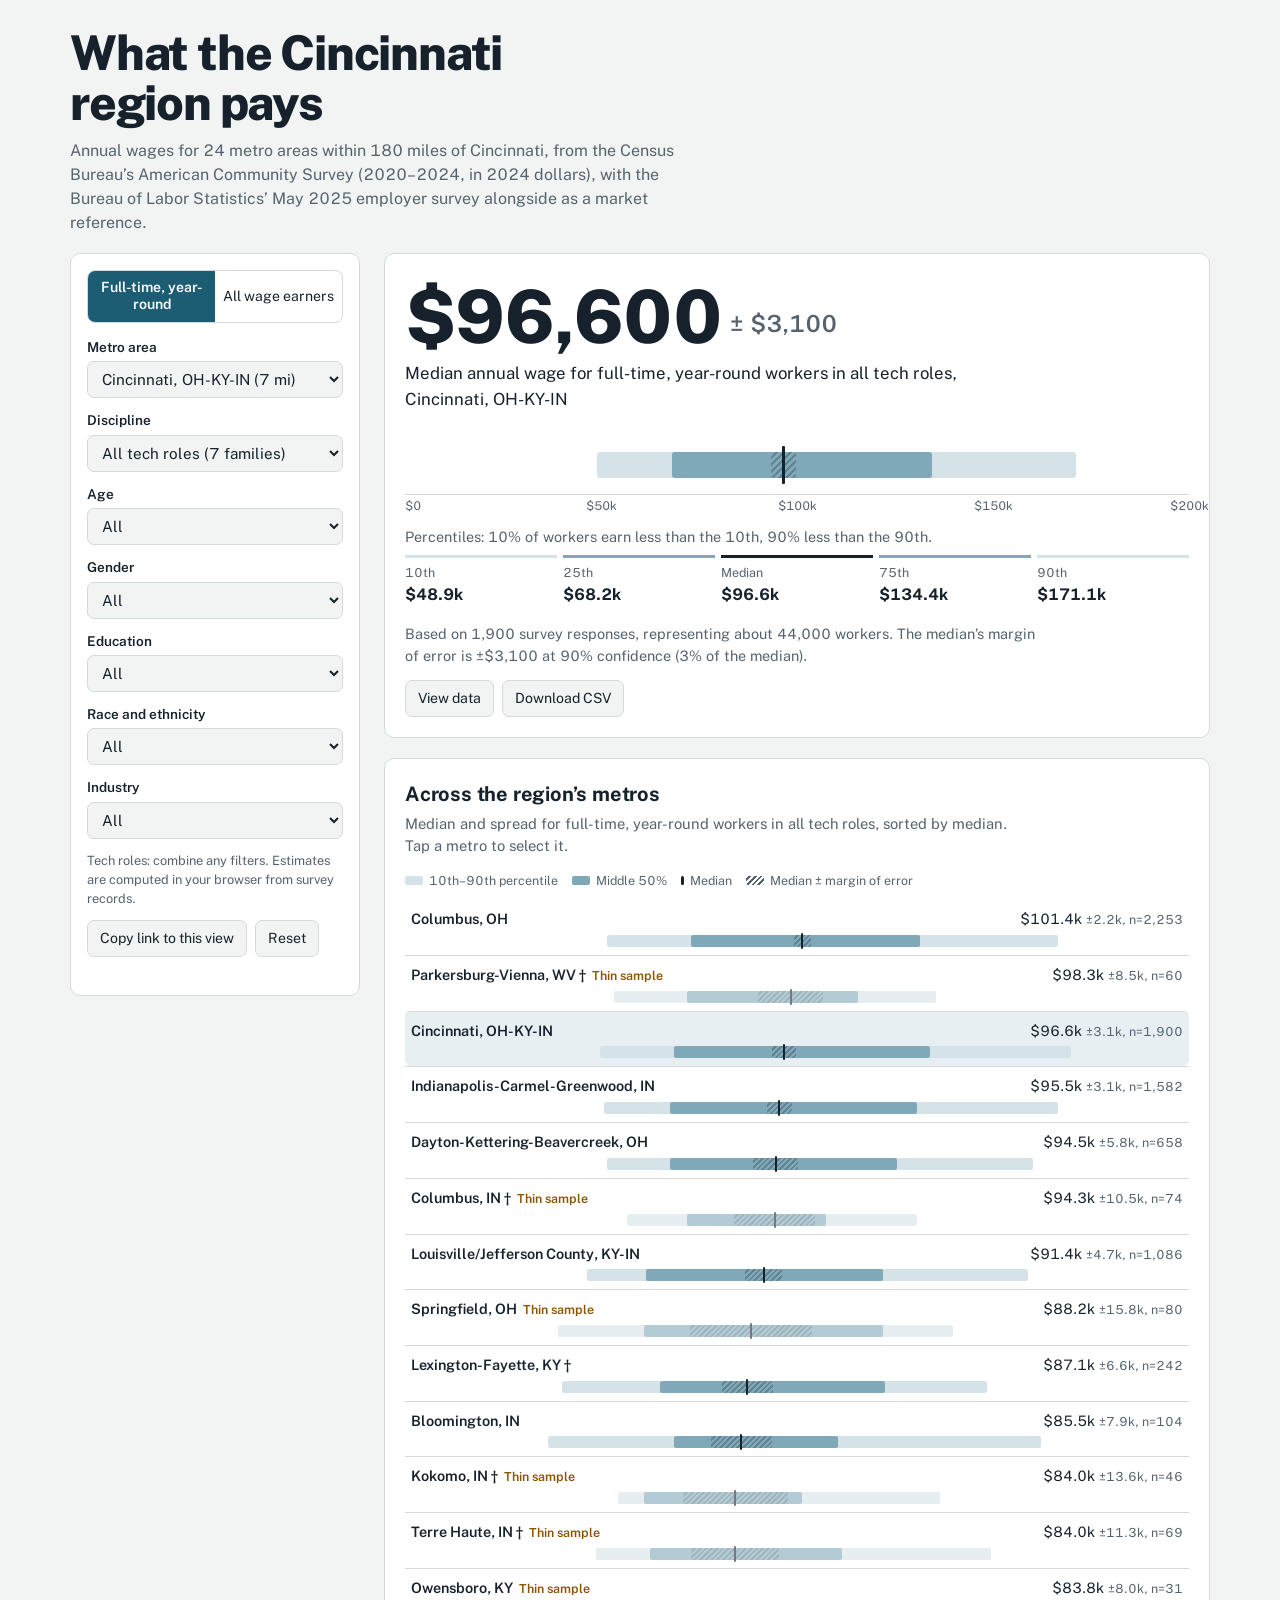
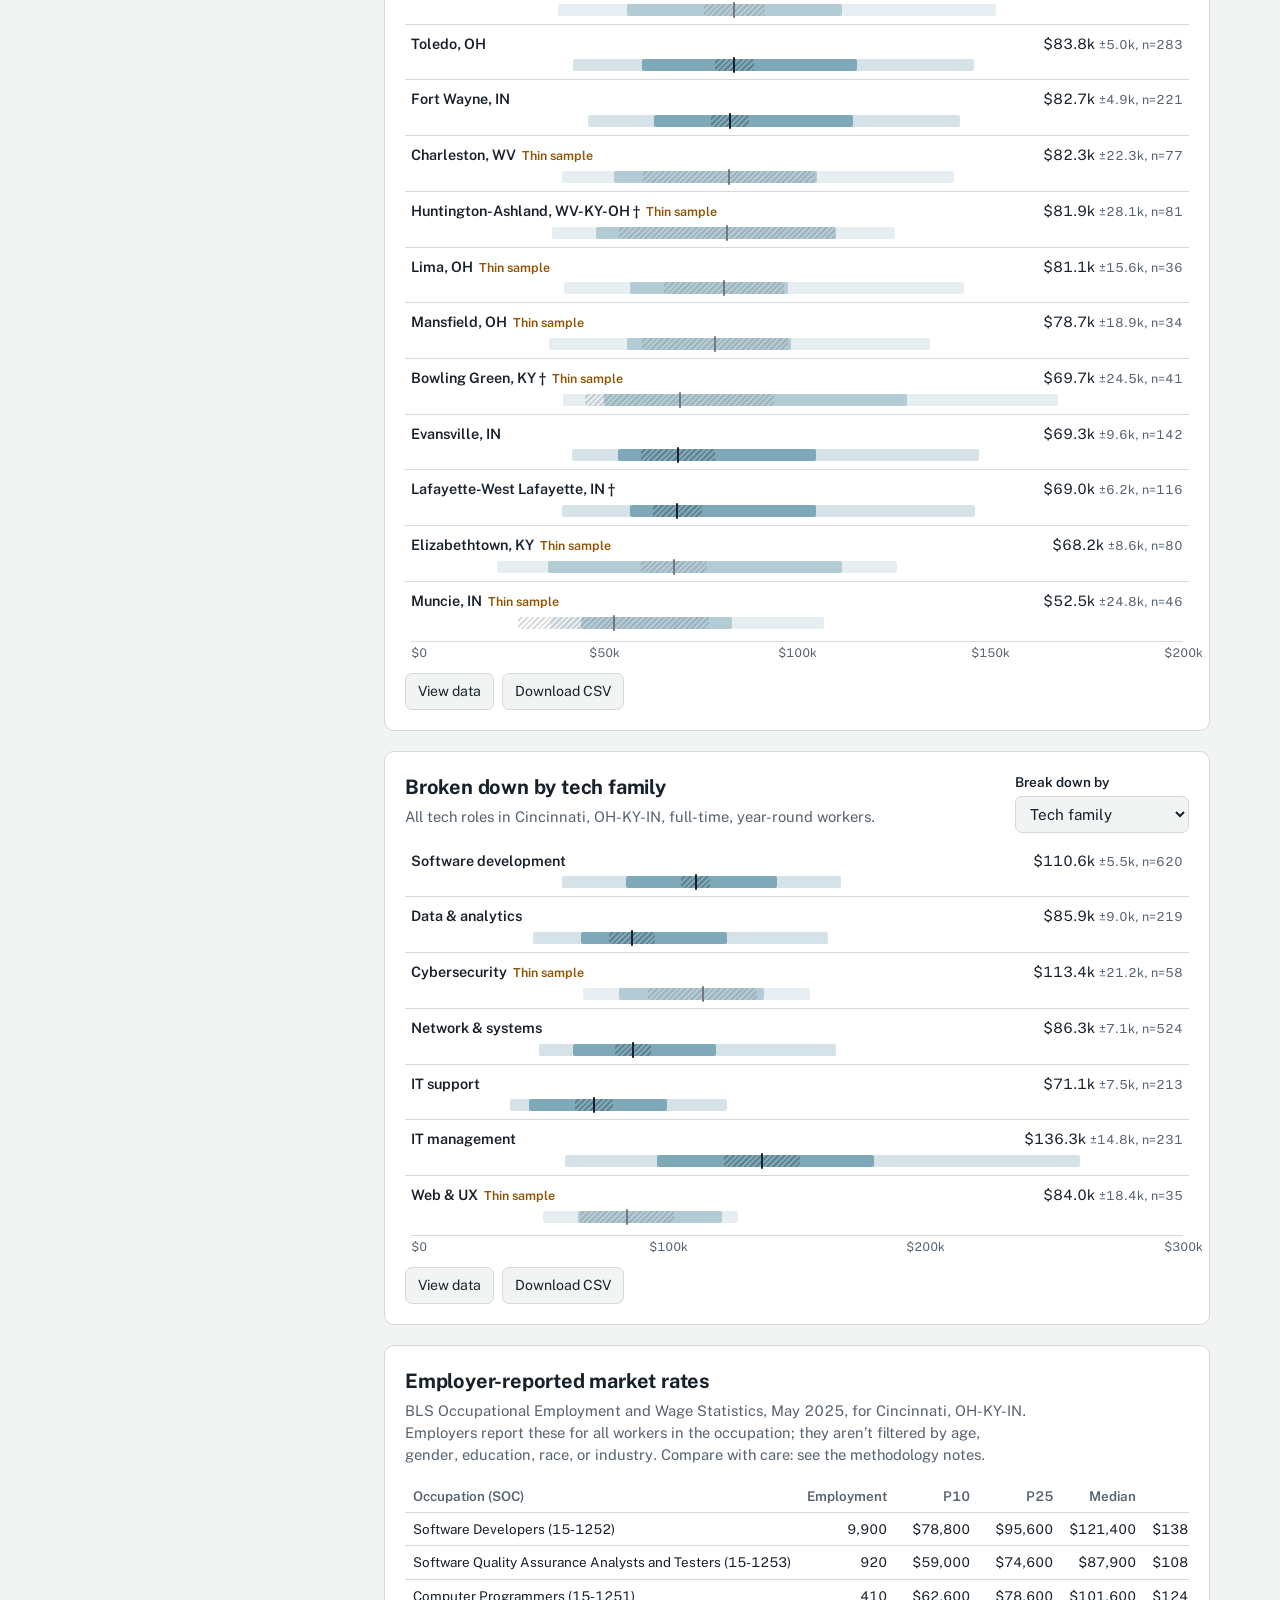
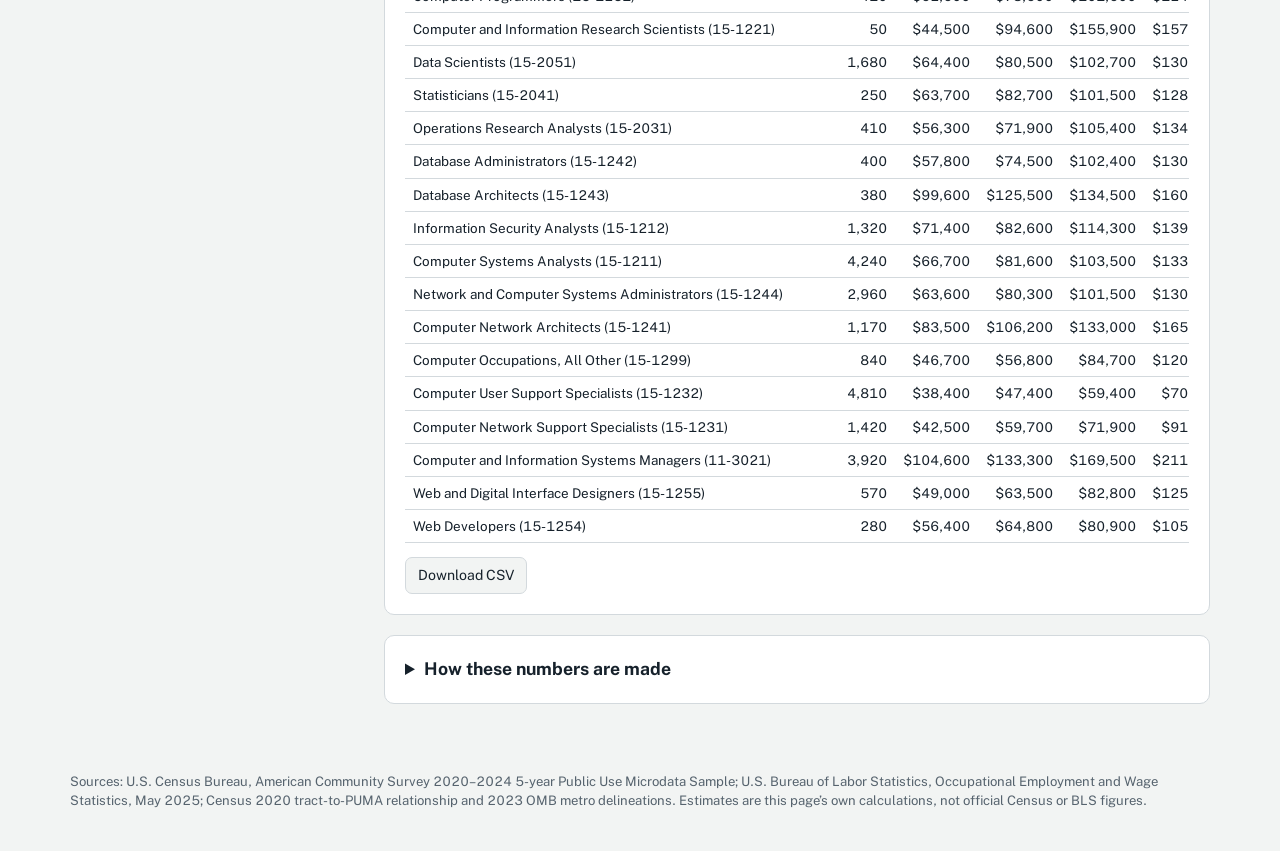
==== docs/index.html @ 31f0cc66 "Add Cincinnati-region salary explorer Co-Authored-By: Claude Opus 5.5 <noreply@anthropic.com> Claude" ====
<!DOCTYPE html>
<html lang="en">
<head>
<meta charset="utf-8">
<meta name="viewport" content="width=device-width, initial-scale=1, viewport-fit=cover">
<title>What the Cincinnati region pays</title>
<link rel="preconnect" href="https://fonts.googleapis.com">
<link rel="preconnect" href="https://fonts.gstatic.com" crossorigin>
<link href="https://fonts.googleapis.com/css2?family=Public+Sans:ital,wght@0,400;0,600;0,700;0,800;1,400&display=swap" rel="stylesheet">
<style>
:root{
  --paper:#F2F4F3; --card:#FFFFFF; --ink:#16212B; --muted:#56636E; --rule:#D3D9DD;
  --river:#1C5D74; --river-2:#7FA9B9; --river-3:#D5E3E9; --marker:#8F6400; --warn:#8C5300; --sel:#E7EFF2;
  --font:"Public Sans", system-ui, -apple-system, "Segoe UI", Roboto, sans-serif;
  color-scheme: light;
}
@media (prefers-color-scheme: dark){
  :root:not([data-theme="light"]){
    --paper:#10171C; --card:#172128; --ink:#E4EAED; --muted:#9AA8B2; --rule:#2C3A43;
    --river:#7CC0D8; --river-2:#3F7488; --river-3:#20404C; --marker:#E2B24C; --warn:#E8A84E; --sel:#1D2E36;
    color-scheme: dark;
  }
}
:root[data-theme="dark"]{
  --paper:#10171C; --card:#172128; --ink:#E4EAED; --muted:#9AA8B2; --rule:#2C3A43;
  --river:#7CC0D8; --river-2:#3F7488; --river-3:#20404C; --marker:#E2B24C; --warn:#E8A84E; --sel:#1D2E36;
  color-scheme: dark;
}
:root{box-sizing:border-box;padding-top:env(safe-area-inset-top,0px);padding-bottom:env(safe-area-inset-bottom,0px)}
html{scroll-padding-top:env(safe-area-inset-top,0px)}
*,*::before,*::after{box-sizing:inherit}
body{margin:0;background:var(--paper);color:var(--ink);font-family:var(--font);font-size:16px;line-height:1.5;
  font-variant-numeric:tabular-nums;-webkit-text-size-adjust:100%}
a{color:var(--river)}
button,select,input{font:inherit;color:inherit}
:focus-visible{outline:3px solid var(--river);outline-offset:2px;border-radius:3px}
.wrap{max-width:1180px;margin:0 auto;padding:0 20px}
header.top{padding:28px 0 18px}
h1{font-size:clamp(1.9rem,4.6vw,3rem);line-height:1.05;letter-spacing:-0.025em;margin:0 0 10px;font-weight:800;max-width:18ch}
.lede{color:var(--muted);max-width:62ch;margin:0}
.layout{display:grid;grid-template-columns:minmax(0,1fr);gap:24px;padding-bottom:48px}
.layout>*{min-width:0}
@media (min-width:920px){.layout{grid-template-columns:290px minmax(0,1fr);align-items:start}
  aside.filters{position:sticky;top:calc(16px + env(safe-area-inset-top,0px))}}

/* Filters */
aside.filters{background:var(--card);border:1px solid var(--rule);border-radius:10px;padding:16px}
.ftoggle{display:none;width:100%;text-align:left;background:none;border:0;padding:0;font-weight:700;cursor:pointer}
.ftoggle .sum{display:block;font-weight:400;color:var(--muted);font-size:.9rem;margin-top:2px}
@media (max-width:919px){.ftoggle{display:block}
  aside.filters:not(.open) .fbody{display:none}
  aside.filters.open .fbody{margin-top:14px}}
.seg{display:grid;grid-template-columns:1fr 1fr;border:1px solid var(--rule);border-radius:8px;overflow:hidden;margin-bottom:14px}
.seg button{border:0;background:transparent;padding:8px 6px;cursor:pointer;font-size:.88rem;line-height:1.25}
.seg button[aria-pressed="true"]{background:var(--river);color:var(--card);font-weight:600}
label.f{display:block;font-size:.85rem;font-weight:600;margin:0 0 12px}
label.f select{display:block;width:100%;margin-top:4px;padding:8px 10px;border:1px solid var(--rule);border-radius:7px;
  background:var(--paper);font-weight:400;font-size:.95rem}
label.f select:disabled{opacity:.5}
.fnote{font-size:.8rem;color:var(--muted);margin:2px 0 12px}
.factions{display:flex;gap:8px;flex-wrap:wrap;margin-top:4px}
.btn{border:1px solid var(--rule);background:var(--paper);border-radius:7px;padding:7px 12px;cursor:pointer;font-size:.88rem}
.btn:hover{border-color:var(--river)}
.btn[aria-pressed="true"]{background:var(--sel);border-color:var(--river)}
.linkbox{display:none;margin-top:8px}
.linkbox.show{display:block}
.linkbox input{width:100%;padding:6px 8px;border:1px solid var(--rule);border-radius:6px;background:var(--paper);font-size:.8rem}
.toast{font-size:.82rem;color:var(--river);min-height:1.2em;margin-top:6px}

/* Sections */
main section{background:var(--card);border:1px solid var(--rule);border-radius:10px;padding:20px;margin-bottom:20px}
h2{font-size:1.25rem;margin:0 0 4px;letter-spacing:-0.01em}
.sub{color:var(--muted);font-size:.92rem;margin:0 0 14px;max-width:70ch}
.tools{display:flex;gap:8px;flex-wrap:wrap;margin:14px 0 0}
.head{display:flex;justify-content:space-between;align-items:flex-start;gap:12px;flex-wrap:wrap}
.head select{padding:7px 10px;border:1px solid var(--rule);border-radius:7px;background:var(--paper)}

/* Hero */
.hero .big{font-size:clamp(2.8rem,9vw,4.6rem);font-weight:800;letter-spacing:-0.035em;line-height:1;margin:6px 0 8px}
.hero .big small{font-size:.32em;font-weight:600;letter-spacing:0;color:var(--muted);margin-left:.4em;vertical-align:middle}
.hero .what{font-size:1.05rem;max-width:60ch;margin:0}
.chips{display:flex;flex-wrap:wrap;gap:6px;margin:10px 0 0}
.chip{background:var(--sel);border-radius:999px;padding:2px 10px;font-size:.82rem}
.strip{position:relative;height:46px;margin:30px 0 6px}
.strip .s{position:absolute;top:10px;height:26px;border-radius:3px}
.strip .o{background:var(--river-3)}
.strip .i{background:var(--river-2)}
.strip .m{top:4px;height:38px;width:3px;margin-left:-1.5px;background:var(--ink);border-radius:1px}
.strip .e{top:10px;height:26px;background:repeating-linear-gradient(135deg,transparent 0 3px,color-mix(in srgb,var(--ink) 28%,transparent) 3px 5px)}
.strip .ref{position:absolute;top:-14px;width:14px;height:14px;margin-left:-7px;background:var(--marker);transform:rotate(45deg);border-radius:2px}
.axis{position:relative;height:18px;font-size:.75rem;color:var(--muted);border-top:1px solid var(--rule)}
.axis span{position:absolute;top:2px;transform:translateX(-50%);white-space:nowrap}
.axis span:first-child{transform:none}
.pct{display:grid;grid-template-columns:repeat(5,1fr);gap:6px;margin:18px 0 0;padding:0;list-style:none}
.pct li{border-top:3px solid var(--river-3);padding-top:6px;font-size:.78rem;color:var(--muted)}
.pct li b{display:block;font-size:1rem;color:var(--ink)}
.pct li.mid{border-color:var(--ink)}
.pct li.q{border-color:var(--river-2)}
.facts{margin:16px 0 0;font-size:.9rem;color:var(--muted);max-width:70ch}
.facts p{margin:0 0 6px}
.reflegend{display:flex;align-items:center;gap:8px;font-size:.88rem;margin-top:10px}
.reflegend i{width:11px;height:11px;background:var(--marker);transform:rotate(45deg);display:inline-block;border-radius:2px;flex:none}
.warnline{color:var(--warn);font-weight:600}
.empty{padding:18px;border:1px dashed var(--rule);border-radius:8px;color:var(--muted)}

/* Range rows */
.rows{list-style:none;margin:0;padding:0}
.rows li{padding:8px 6px;border-top:1px solid var(--rule)}
.rows li:first-child{border-top:0}
.rows li.sel{background:var(--sel);border-radius:6px}
.rows li.click{cursor:pointer}
.rows li.click:hover .nm{text-decoration:underline}
.rl{display:flex;justify-content:space-between;gap:10px;font-size:.9rem;align-items:baseline}
.rl .nm{font-weight:600;min-width:0;overflow-wrap:anywhere}
.rl .v{white-space:nowrap;text-align:right}
.rl .v small{color:var(--muted);font-size:.78rem;margin-left:4px}
.bar{position:relative;height:12px;margin-top:5px}
.bar .s{position:absolute;top:0;height:12px;border-radius:2px}
.bar .o{background:var(--river-3)} .bar .i{background:var(--river-2)}
.bar .m{width:2px;margin-left:-1px;background:var(--ink);top:-2px;height:16px}
.bar .e{background:repeating-linear-gradient(135deg,transparent 0 2px,color-mix(in srgb,var(--ink) 28%,transparent) 2px 4px)}
.rows li.caut .bar{opacity:.6}
.flag{color:var(--warn);font-size:.78rem;font-weight:600;margin-left:6px;white-space:nowrap}
.supp{font-size:.82rem;color:var(--muted);margin-top:2px}
.legend{display:flex;flex-wrap:wrap;gap:14px;font-size:.78rem;color:var(--muted);margin:2px 0 10px}
.legend span{display:inline-flex;align-items:center;gap:6px}
.legend i{display:inline-block;width:18px;height:9px;border-radius:2px}

/* Tables */
.tablewrap{overflow-x:auto;margin-top:12px;display:none}
.tablewrap.show{display:block}
table{border-collapse:collapse;font-size:.84rem;min-width:100%}
th,td{padding:6px 8px;border-bottom:1px solid var(--rule);text-align:right;white-space:nowrap}
th:first-child,td:first-child{text-align:left}
th{font-weight:600;color:var(--muted)}
.reftable{display:block}

/* Methodology */
details.method summary{cursor:pointer;font-weight:700;font-size:1.1rem}
details.method h3{font-size:1rem;margin:20px 0 4px}
details.method p,details.method li{font-size:.92rem;max-width:72ch}
details.method code{font-size:.85em;background:var(--sel);padding:1px 4px;border-radius:4px}
footer{color:var(--muted);font-size:.82rem;padding:0 0 40px}
@media (max-width:520px){ .wrap{padding:0 14px} main section{padding:16px} .pct li b{font-size:.88rem} }
@media (prefers-reduced-motion: reduce){ *{scroll-behavior:auto!important} }
</style>
</head>
<body>
<div class="wrap">
<header class="top">
  <h1>What the Cincinnati region pays</h1>
  <p class="lede">Annual wages for 24 metro areas within 180 miles of Cincinnati, from the Census Bureau’s American Community Survey (2020–2024, in 2024 dollars), with the Bureau of Labor Statistics’ May 2025 employer survey alongside as a market reference.</p>
</header>

<div class="layout">
<aside class="filters" id="filters">
  <button class="ftoggle" id="ftoggle" aria-expanded="false" aria-controls="fbody">Filters<span class="sum" id="fsum"></span></button>
  <div class="fbody" id="fbody">
    <div class="seg" role="group" aria-label="Which workers">
      <button data-w="ftyr" aria-pressed="true">Full-time, year-round</button>
      <button data-w="all" aria-pressed="false">All wage earners</button>
    </div>
    <label class="f">Metro area<select id="f-metro"></select></label>
    <label class="f">Discipline<select id="f-disc"></select></label>
    <label class="f">Age<select id="f-age" data-dim="age"></select></label>
    <label class="f">Gender<select id="f-sex" data-dim="sex"></select></label>
    <label class="f">Education<select id="f-educ" data-dim="educ"></select></label>
    <label class="f">Race and ethnicity<select id="f-race" data-dim="race"></select></label>
    <label class="f">Industry<select id="f-ind" data-dim="ind"></select></label>
    <p class="fnote" id="fnote"></p>
    <div class="factions">
      <button class="btn" id="copylink">Copy link to this view</button>
      <button class="btn" id="reset">Reset</button>
    </div>
    <div class="linkbox" id="linkbox"><input id="linkinput" readonly aria-label="Link to this view"></div>
    <div class="toast" id="toast" role="status"></div>
  </div>
</aside>

<main id="main">
  <section class="hero" id="hero" aria-live="polite"></section>

  <section id="sec-metros">
    <h2>Across the region’s metros</h2>
    <p class="sub" id="metros-sub"></p>
    <div class="legend" aria-hidden="true">
      <span><i style="background:var(--river-3)"></i>10th–90th percentile</span>
      <span><i style="background:var(--river-2)"></i>Middle 50%</span>
      <span><i style="background:var(--ink);width:3px"></i>Median</span>
      <span><i style="background:repeating-linear-gradient(135deg,transparent 0 2px,var(--muted) 2px 4px)"></i>Median ± margin of error</span>
    </div>
    <ul class="rows" id="metro-rows"></ul>
    <div class="tools"><button class="btn" data-view="metros" aria-pressed="false">View data</button><button class="btn" data-csv="metros">Download CSV</button></div>
    <div class="tablewrap" id="tbl-metros"></div>
  </section>

  <section id="sec-split">
    <div class="head">
      <div><h2 id="split-title">Broken down</h2><p class="sub" id="split-sub"></p></div>
      <label class="f" style="margin:0">Break down by<select id="f-split"></select></label>
    </div>
    <ul class="rows" id="split-rows"></ul>
    <div class="tools"><button class="btn" data-view="split" aria-pressed="false">View data</button><button class="btn" data-csv="split">Download CSV</button></div>
    <div class="tablewrap" id="tbl-split"></div>
  </section>

  <section id="sec-ref">
    <h2>Employer-reported market rates</h2>
    <p class="sub" id="ref-sub"></p>
    <div id="ref-body"></div>
    <div class="tools" id="ref-tools"><button class="btn" data-csv="ref">Download CSV</button></div>
  </section>

  <section>
    <details class="method" id="method">
      <summary>How these numbers are made</summary>
      <div id="method-body"></div>
    </details>
  </section>
</main>
</div>
<footer>Sources: U.S. Census Bureau, American Community Survey 2020–2024 5-year Public Use Microdata Sample; U.S. Bureau of Labor Statistics, Occupational Employment and Wage Statistics, May 2025; Census 2020 tract-to-PUMA relationship and 2023 OMB metro delineations. Estimates are this page’s own calculations, not official Census or BLS figures.</footer>
</div>

<script id="data" type="application/json">{"meta":{"metros":[{"id":"17140","name":"Cincinnati, OH-KY-IN","miles":6.7,"fit_flag":false,"coverage":0.996,"purity":0.974,"pumas_assigned":18},{"id":"19430","name":"Dayton-Kettering-Beavercreek, OH","miles":50.3,"fit_flag":false,"coverage":1.0,"purity":1.0,"pumas_assigned":6},{"id":"44220","name":"Springfield, OH","miles":67.5,"fit_flag":false,"coverage":1.0,"purity":1.0,"pumas_assigned":1},{"id":"30460","name":"Lexington-Fayette, KY","miles":73.7,"fit_flag":true,"coverage":0.845,"purity":0.943,"pumas_assigned":4},{"id":"18020","name":"Columbus, IN","miles":75.0,"fit_flag":true,"coverage":1.0,"purity":0.639,"pumas_assigned":1},{"id":"31140","name":"Louisville/Jefferson County, KY-IN","miles":88.2,"fit_flag":false,"coverage":0.944,"purity":0.993,"pumas_assigned":10},{"id":"34620","name":"Muncie, IN","miles":89.7,"fit_flag":false,"coverage":1.0,"purity":1.0,"pumas_assigned":1},{"id":"26900","name":"Indianapolis-Carmel-Greenwood, IN","miles":98.8,"fit_flag":false,"coverage":0.993,"purity":0.983,"pumas_assigned":15},{"id":"18140","name":"Columbus, OH","miles":105.0,"fit_flag":false,"coverage":0.954,"purity":1.0,"pumas_assigned":16},{"id":"14020","name":"Bloomington, IN","miles":110.6,"fit_flag":false,"coverage":0.868,"purity":1.0,"pumas_assigned":1},{"id":"30620","name":"Lima, OH","miles":116.1,"fit_flag":false,"coverage":1.0,"purity":1.0,"pumas_assigned":1},{"id":"26580","name":"Huntington-Ashland, WV-KY-OH","miles":119.7,"fit_flag":true,"coverage":0.742,"purity":0.895,"pumas_assigned":2},{"id":"21060","name":"Elizabethtown, KY","miles":121.3,"fit_flag":false,"coverage":0.882,"purity":1.0,"pumas_assigned":1},{"id":"29020","name":"Kokomo, IN","miles":127.8,"fit_flag":true,"coverage":1.0,"purity":0.611,"pumas_assigned":1},{"id":"23060","name":"Fort Wayne, IN","miles":141.1,"fit_flag":false,"coverage":0.861,"purity":1.0,"pumas_assigned":3},{"id":"45460","name":"Terre Haute, IN","miles":153.7,"fit_flag":true,"coverage":1.0,"purity":0.804,"pumas_assigned":2},{"id":"31900","name":"Mansfield, OH","miles":155.0,"fit_flag":false,"coverage":1.0,"purity":1.0,"pumas_assigned":1},{"id":"29200","name":"Lafayette-West Lafayette, IN","miles":156.4,"fit_flag":true,"coverage":0.833,"purity":1.0,"pumas_assigned":1},{"id":"37620","name":"Parkersburg-Vienna, WV","miles":160.4,"fit_flag":true,"coverage":1.0,"purity":0.657,"pumas_assigned":1},{"id":"16620","name":"Charleston, WV","miles":163.3,"fit_flag":false,"coverage":0.858,"purity":1.0,"pumas_assigned":1},{"id":"36980","name":"Owensboro, KY","miles":169.5,"fit_flag":false,"coverage":0.919,"purity":1.0,"pumas_assigned":1},{"id":"45780","name":"Toledo, OH","miles":178.6,"fit_flag":false,"coverage":0.892,"purity":1.0,"pumas_assigned":4},{"id":"14540","name":"Bowling Green, KY","miles":179.8,"fit_flag":true,"coverage":0.749,"purity":1.0,"pumas_assigned":1},{"id":"21780","name":"Evansville, IN","miles":179.9,"fit_flag":false,"coverage":1.0,"purity":0.891,"pumas_assigned":2}],"big4":["17140","18140","26900","31140"],"families":[{"id":"swdev","label":"Software development","acs":["151252","151251","151253","151221"],"oews":["151252","151253","151251","151221"]},{"id":"data","label":"Data & analytics","acs":["1520XX","152031","15124X"],"oews":["152051","152041","152031","151242","151243"]},{"id":"cyber","label":"Cybersecurity","acs":["151212"],"oews":["151212"]},{"id":"netsys","label":"Network & systems","acs":["151241","151244","151211","151299"],"oews":["151211","151244","151241","151299"]},{"id":"support","label":"IT support","acs":["151230"],"oews":["151232","151231"]},{"id":"itmgmt","label":"IT management","acs":["113021"],"oews":["113021"]},{"id":"webux","label":"Web & UX","acs":["151254","151255"],"oews":["151255","151254"]}],"soc":[{"id":"11","label":"Management"},{"id":"13","label":"Business & financial"},{"id":"15","label":"Computer & mathematical"},{"id":"17","label":"Architecture & engineering"},{"id":"19","label":"Life, physical & social science"},{"id":"21","label":"Community & social service"},{"id":"23","label":"Legal"},{"id":"25","label":"Education & library"},{"id":"27","label":"Arts, design, entertainment & media"},{"id":"29","label":"Healthcare practitioners"},{"id":"31","label":"Healthcare support"},{"id":"33","label":"Protective service"},{"id":"35","label":"Food preparation & serving"},{"id":"37","label":"Building & grounds maintenance"},{"id":"39","label":"Personal care & service"},{"id":"41","label":"Sales"},{"id":"43","label":"Office & administrative support"},{"id":"45","label":"Farming, fishing & forestry"},{"id":"47","label":"Construction & extraction"},{"id":"49","label":"Installation, maintenance & repair"},{"id":"51","label":"Production"},{"id":"53","label":"Transportation & material moving"}],"dims":{"age":["16–24","25–34","35–44","45–54","55+"],"sex":["Men","Women"],"educ":["Less than high school","High school or GED","Some college or associate","Bachelor’s","Graduate degree"],"race":["White","Black","Hispanic (any race)","Asian","Other or multiracial"],"ind":["Agriculture & mining","Utilities","Construction","Manufacturing","Wholesale trade","Retail trade","Transportation & warehousing","Information","Finance, insurance & real estate","Professional, scientific & technical","Administrative & support services","Educational services","Health care & social assistance","Arts, recreation, lodging & food","Other services","Public administration & military"]},"occnames":{"000000":"All Occupations","110000":"Management Occupations","113021":"Computer and Information Systems Managers","130000":"Business and Financial Operations Occupations","150000":"Computer and Mathematical Occupations","151211":"Computer Systems Analysts","151231":"Computer Network Support Specialists","151232":"Computer User Support Specialists","151241":"Computer Network Architects","151242":"Database Administrators","151244":"Network and Computer Systems Administrators","151251":"Computer Programmers","151252":"Software Developers","151299":"Computer Occupations, All Other","152051":"Data Scientists","170000":"Architecture and Engineering Occupations","190000":"Life, Physical, and Social Science Occupations","210000":"Community and Social Service Occupations","230000":"Legal Occupations","250000":"Educational Instruction and Library Occupations","270000":"Arts, Design, Entertainment, Sports, and Media Occupations","290000":"Healthcare Practitioners and Technical Occupations","310000":"Healthcare Support Occupations","330000":"Protective Service Occupations","350000":"Food Preparation and Serving Related Occupations","370000":"Building and Grounds Cleaning and Maintenance Occupations","390000":"Personal Care and Service Occupations","410000":"Sales and Related Occupations","430000":"Office and Administrative Support Occupations","450000":"Farming, Fishing, and Forestry Occupations","470000":"Construction and Extraction Occupations","490000":"Installation, Maintenance, and Repair Occupations","510000":"Production Occupations","530000":"Transportation and Material Moving Occupations","151212":"Information Security Analysts","151243":"Database Architects","151253":"Software Quality Assurance Analysts and Testers","152031":"Operations Research Analysts","152041":"Statisticians","151221":"Computer and Information Research Scientists","151254":"Web Developers","151255":"Web and Digital Interface Designers"},"rules":{"min_n":30,"caution_n":100,"caution_rel":30},"counts":{"records":281042,"ftyr":184379,"tech":10863}},"cube":{"ftyr|17140|ALL|-|-":[33284,789552,293,420,630,955,1452,5,0,2,5,30,0],"ftyr|17140|ALL|age|0":[2280,62201,152,244,355,472,630,15,3,4,11,35,0],"ftyr|17140|ALL|age|1":[7571,195739,286,407,567,794,1117,14,14,18,18,10,0],"ftyr|17140|ALL|age|2":[7651,188802,335,477,716,1049,1543,10,5,14,16,41,0],"ftyr|17140|ALL|age|3":[7263,169019,355,500,749,1122,1790,5,15,24,30,62,0],"ftyr|17140|ALL|age|4":[8519,173791,314,445,670,1049,1625,9,10,10,19,70,0],"ftyr|17140|ALL|sex|0":[18361,437970,315,464,704,1050,1611,9,12,14,18,45,0],"ftyr|17140|ALL|sex|1":[14923,351582,268,386,558,838,1218,9,8,4,7,12,0],"ftyr|17140|ALL|educ|0":[1266,32708,197,279,391,581,819,25,16,21,23,63,0],"ftyr|17140|ALL|educ|1":[7966,200070,239,335,475,670,903,5,7,8,6,26,0],"ftyr|17140|ALL|educ|2":[8692,213423,283,391,559,794,1084,7,5,7,14,26,0],"ftyr|17140|ALL|educ|3":[9507,216221,391,546,794,1193,1747,11,18,19,24,70,0],"ftyr|17140|ALL|educ|4":[5853,127130,493,690,978,1466,2284,18,18,25,31,118,0],"ftyr|17140|ALL|race|0":[27780,618372,315,447,661,997,1497,5,3,20,16,44,0],"ftyr|17140|ALL|race|1":[2131,82077,231,334,477,704,990,19,15,14,30,48,0],"ftyr|17140|ALL|race|2":[1009,30274,239,346,525,853,1466,23,22,31,73,158,0],"ftyr|17140|ALL|race|3":[1012,27955,298,420,776,1285,1833,38,37,54,67,98,0],"ftyr|17140|ALL|race|4":[1352,30874,244,368,537,835,1229,10,29,47,27,71,0],"ftyr|17140|ALL|ind|0":[130,2796,232,335,546,793,1154,100,66,71,159,251,0],"ftyr|17140|ALL|ind|1":[294,6748,426,597,840,1117,1432,60,57,28,51,221,0],"ftyr|17140|ALL|ind|2":[1801,44800,306,428,626,855,1175,19,28,30,20,50,0],"ftyr|17140|ALL|ind|3":[6024,142877,335,483,721,1100,1642,9,16,17,29,63,0],"ftyr|17140|ALL|ind|4":[822,18463,358,477,672,1002,1711,20,22,48,50,240,0],"ftyr|17140|ALL|ind|5":[3171,76607,239,325,472,752,1222,13,15,15,42,30,0],"ftyr|17140|ALL|ind|6":[1650,44160,268,391,558,804,1102,43,20,17,41,56,0],"ftyr|17140|ALL|ind|7":[532,11812,361,487,711,1014,1574,17,35,51,63,152,0],"ftyr|17140|ALL|ind|8":[3012,69843,382,501,733,1173,1897,13,13,18,35,129,0],"ftyr|17140|ALL|ind|9":[4151,97023,345,501,770,1218,1788,17,25,23,34,73,0],"ftyr|17140|ALL|ind|10":[1501,33646,402,528,756,1015,1330,19,21,27,31,50,0],"ftyr|17140|ALL|ind|11":[2863,62232,298,451,637,893,1100,20,12,25,29,15,0],"ftyr|17140|ALL|ind|12":[4843,115906,279,394,595,883,1393,6,11,19,34,73,0],"ftyr|17140|ALL|ind|13":[1378,36050,173,254,376,587,812,16,11,23,29,60,0],"ftyr|17140|ALL|ind|14":[1064,25011,239,358,489,716,941,26,19,28,38,61,0],"ftyr|17140|ALL|ind|15":[48,1578,508,735,859,1066,1336,78,225,169,216,240,1],"ftyr|17140|11|-|-":[4786,109871,437,651,985,1523,2234,15,29,36,26,69,0],"ftyr|17140|11|age|0":[121,3448,227,280,437,558,752,21,32,108,76,104,0],"ftyr|17140|11|age|1":[855,21611,391,546,776,1117,1523,23,38,47,67,168,0],"ftyr|17140|11|age|2":[1317,31807,484,672,1025,1492,1955,35,44,40,80,123,0],"ftyr|17140|11|age|3":[1287,29156,535,760,1117,1790,2458,48,44,51,96,89,0],"ftyr|17140|11|age|4":[1206,23849,503,761,1140,1730,2737,46,38,53,147,354,0],"ftyr|17140|11|sex|0":[2753,62554,508,735,1117,1671,2458,34,42,26,59,142,0],"ftyr|17140|11|sex|1":[2033,47317,381,558,843,1265,1833,28,27,26,78,47,0],"ftyr|17140|11|educ|0":[67,1755,280,406,716,955,1406,71,123,131,223,380,1],"ftyr|17140|11|educ|1":[574,15110,335,466,672,914,1218,5,40,40,63,79,0],"ftyr|17140|11|educ|2":[1030,23720,382,550,776,1081,1551,19,31,35,47,67,0],"ftyr|17140|11|educ|3":[1952,43906,508,758,1134,1676,2386,47,39,58,47,123,0],"ftyr|17140|11|educ|4":[1163,25380,589,894,1336,1833,2737,58,38,38,62,232,0],"ftyr|17140|11|race|0":[4109,90817,447,670,1005,1533,2234,19,18,25,49,94,0],"ftyr|17140|11|race|1":[213,7957,280,489,733,1049,1381,81,49,116,80,202,0],"ftyr|17140|11|race|2":[135,3649,391,559,1061,1788,2432,59,84,252,174,241,0],"ftyr|17140|11|race|3":[132,3358,535,894,1291,1827,2446,166,157,168,158,366,0],"ftyr|17140|11|race|4":[197,4090,406,611,913,1589,2335,50,64,89,335,2326,0],"ftyr|17140|11|ind|0":[26],"ftyr|17140|11|ind|1":[31,722,315,840,945,1320,1994,602,117,266,262,833,1],"ftyr|17140|11|ind|2":[326,8203,489,672,934,1259,1855,53,80,66,146,431,0],"ftyr|17140|11|ind|3":[969,22799,597,895,1364,1833,2566,79,58,101,101,127,0],"ftyr|17140|11|ind|4":[103,2141,597,794,1218,1909,2685,140,113,299,225,3345,0],"ftyr|17140|11|ind|5":[222,4849,503,660,924,1575,2538,79,60,123,250,2537,0],"ftyr|17140|11|ind|6":[154,3582,397,711,961,1175,1909,171,132,128,124,439,0],"ftyr|17140|11|ind|7":[101,2182,430,704,1018,1523,2284,183,54,116,186,677,0],"ftyr|17140|11|ind|8":[662,15073,440,626,955,1551,2640,34,56,65,65,1449,0],"ftyr|17140|11|ind|9":[722,16228,603,829,1193,1726,2386,43,49,51,134,206,0],"ftyr|17140|11|ind|10":[160,3464,467,670,955,1344,1796,76,87,121,141,145,0],"ftyr|17140|11|ind|11":[325,6994,457,589,827,1074,1384,41,58,85,86,156,0],"ftyr|17140|11|ind|12":[499,11197,402,577,863,1259,1833,51,38,53,113,188,0],"ftyr|17140|11|ind|13":[352,8885,254,367,573,735,1181,13,88,38,62,210,0],"ftyr|17140|11|ind|14":[131,2706,286,441,733,1005,1564,108,80,64,315,46,0],"ftyr|17140|11|ind|15":[3],"ftyr|17140|13|-|-":[2783,61613,441,592,794,1154,1679,13,18,16,25,95,0],"ftyr|17140|13|age|0":[100,2325,279,418,477,670,761,46,95,36,94,65,0],"ftyr|17140|13|age|1":[714,16676,420,538,697,917,1173,20,32,38,61,28,0],"ftyr|17140|13|age|2":[678,15416,472,630,832,1161,1679,46,39,49,51,170,0],"ftyr|17140|13|age|3":[616,13856,472,660,978,1374,2067,40,59,74,158,186,0],"ftyr|17140|13|age|4":[675,13340,487,637,861,1271,2041,21,34,55,89,244,0],"ftyr|17140|13|sex|0":[1239,28057,501,670,914,1329,2139,37,23,47,63,167,0],"ftyr|17140|13|sex|1":[1544,33556,420,546,735,1015,1372,9,24,12,52,70,0],"ftyr|17140|13|educ|0":[20],"ftyr|17140|13|educ|1":[259,5674,345,458,583,782,1112,23,51,40,80,309,0],"ftyr|17140|13|educ|2":[545,12569,406,508,672,892,1210,16,26,22,68,133,0],"ftyr|17140|13|educ|3":[1413,30256,482,630,855,1193,1730,19,17,38,48,147,0],"ftyr|17140|13|educ|4":[546,12728,550,733,1005,1492,2099,57,33,49,119,287,0],"ftyr|17140|13|race|0":[2396,51301,457,603,831,1173,1732,23,17,24,27,130,0],"ftyr|17140|13|race|1":[156,5399,406,487,697,840,1271,34,80,47,119,117,0],"ftyr|17140|13|race|2":[54,1141,489,626,751,955,1259,82,102,39,256,345,1],"ftyr|17140|13|race|3":[80,1782,492,626,894,1385,1994,154,80,239,214,332,1],"ftyr|17140|13|race|4":[97,1990,418,483,714,895,1372,85,65,88,262,163,1],"ftyr|17140|13|ind|0":[4],"ftyr|17140|13|ind|1":[9],"ftyr|17140|13|ind|2":[63,1268,467,682,782,1095,1503,139,18,59,207,249,1],"ftyr|17140|13|ind|3":[433,9132,503,693,913,1301,1955,47,47,62,138,276,0],"ftyr|17140|13|ind|4":[81,1738,388,415,726,938,1076,162,157,80,173,446,1],"ftyr|17140|13|ind|5":[177,3839,420,525,733,1014,1909,52,47,43,146,1056,0],"ftyr|17140|13|ind|6":[70,1723,428,569,764,1015,1193,58,66,112,101,100,1],"ftyr|17140|13|ind|7":[46,885,434,726,823,1110,1850,341,104,107,182,970,1],"ftyr|17140|13|ind|8":[782,17743,464,589,831,1207,1992,40,21,53,46,246,0],"ftyr|17140|13|ind|9":[587,13480,472,598,794,1222,1700,48,14,61,82,168,0],"ftyr|17140|13|ind|10":[171,3878,428,588,787,1106,1271,45,107,75,141,35,0],"ftyr|17140|13|ind|11":[86,1913,495,614,745,1015,1858,50,65,43,120,6391,1],"ftyr|17140|13|ind|12":[189,3816,350,477,711,924,1161,69,31,59,80,130,0],"ftyr|17140|13|ind|13":[35,662,335,447,714,972,1341,81,175,144,345,1408,1],"ftyr|17140|13|ind|14":[45,1076,409,477,724,966,1405,108,136,105,142,505,1],"ftyr|17140|13|ind|15":[5],"ftyr|17140|15|-|-":[1688,39358,477,672,945,1283,1620,44,26,37,57,65,0],"ftyr|17140|15|age|0":[60,1575,239,367,537,794,882,87,110,104,146,238,1],"ftyr|17140|15|age|1":[484,12239,428,597,812,1015,1313,43,46,45,45,83,0],"ftyr|17140|15|age|2":[455,10998,523,741,1002,1360,1671,60,81,72,74,73,0],"ftyr|17140|15|age|3":[353,7773,535,794,1154,1466,1790,45,51,90,40,151,0],"ftyr|17140|15|age|4":[336,6773,577,770,1095,1405,1817,115,48,76,65,110,0],"ftyr|17140|15|sex|0":[1257,29407,501,711,995,1364,1676,40,38,44,35,45,0],"ftyr|17140|15|sex|1":[431,9951,453,597,822,1039,1341,28,61,34,71,107,0],"ftyr|17140|15|educ|0":[9],"ftyr|17140|15|educ|1":[109,2236,357,525,761,997,1277,91,144,82,143,354,0],"ftyr|17140|15|educ|2":[400,9710,394,535,733,1073,1344,71,60,31,69,88,0],"ftyr|17140|15|educ|3":[826,19213,558,761,995,1341,1611,46,36,50,57,86,0],"ftyr|17140|15|educ|4":[344,8012,577,840,1117,1508,1909,53,102,99,79,125,0],"ftyr|17140|15|race|0":[1336,29132,501,682,945,1279,1671,29,36,36,57,73,0],"ftyr|17140|15|race|1":[58,2111,477,558,724,934,1222,95,66,134,219,117,1],"ftyr|17140|15|race|2":[47,1257,426,703,1015,1452,1528,151,160,108,389,138,1],"ftyr|17140|15|race|3":[180,5276,597,808,1098,1421,1675,148,124,80,47,75,0],"ftyr|17140|15|race|4":[67,1582,406,451,680,978,1279,105,149,189,215,373,1],"ftyr|17140|15|ind|0":[0],"ftyr|17140|15|ind|1":[9],"ftyr|17140|15|ind|2":[6],"ftyr|17140|15|ind|3":[208,4509,528,681,967,1313,1642,83,109,88,117,195,0],"ftyr|17140|15|ind|4":[27],"ftyr|17140|15|ind|5":[120,2606,413,603,892,1269,1601,52,136,100,168,174,0],"ftyr|17140|15|ind|6":[32,725,680,794,840,1060,1432,206,21,123,391,269,1],"ftyr|17140|15|ind|7":[61,1095,391,623,894,1285,1551,147,149,160,193,154,1],"ftyr|17140|15|ind|8":[273,6262,597,807,1039,1421,1861,126,72,73,106,193,0],"ftyr|17140|15|ind|9":[684,17531,451,670,955,1344,1671,43,54,39,20,109,0],"ftyr|17140|15|ind|10":[61,1249,453,761,1039,1173,1420,146,95,173,58,260,1],"ftyr|17140|15|ind|11":[55,1387,437,535,651,863,1002,60,50,85,151,209,1],"ftyr|17140|15|ind|12":[115,2206,559,670,914,1207,1551,68,106,73,156,182,0],"ftyr|17140|15|ind|13":[15],"ftyr|17140|15|ind|14":[21],"ftyr|17140|15|ind|15":[1],"ftyr|17140|17|-|-":[1187,26258,577,761,1005,1312,1676,34,31,27,56,123,0],"ftyr|17140|17|age|0":[49,1285,108,305,630,761,850,34,500,103,60,63,1],"ftyr|17140|17|age|1":[359,8238,559,716,892,1100,1259,76,39,38,44,63,0],"ftyr|17140|17|age|2":[269,5982,588,798,1039,1344,1616,67,55,33,116,122,0],"ftyr|17140|17|age|3":[216,5083,716,838,1168,1584,2234,82,110,131,150,261,0],"ftyr|17140|17|age|4":[294,5670,599,863,1218,1551,2145,71,81,69,52,393,0],"ftyr|17140|17|sex|0":[983,22072,609,771,1015,1341,1760,28,33,39,58,122,0],"ftyr|17140|17|sex|1":[204,4186,447,635,895,1207,1469,149,139,96,68,84,0],"ftyr|17140|17|educ|0":[7],"ftyr|17140|17|educ|1":[93,2150,352,651,782,997,1205,110,168,59,103,233,1],"ftyr|17140|17|educ|2":[228,5542,489,656,812,1039,1360,80,95,74,56,158,0],"ftyr|17140|17|educ|3":[569,12313,630,804,1049,1320,1671,54,39,38,56,154,0],"ftyr|17140|17|educ|4":[290,6080,741,964,1218,1624,2335,83,58,72,131,539,0],"ftyr|17140|17|race|0":[1002,21117,577,776,1028,1340,1699,31,27,33,61,133,0],"ftyr|17140|17|race|1":[27],"ftyr|17140|17|race|2":[56,1413,489,733,853,1134,1642,166,3,111,178,789,1],"ftyr|17140|17|race|3":[56,1427,704,955,1100,1523,2498,169,155,147,387,1298,1],"ftyr|17140|17|race|4":[46,1116,525,804,871,1066,1564,281,78,182,129,320,1],"ftyr|17140|17|ind|0":[1],"ftyr|17140|17|ind|1":[29],"ftyr|17140|17|ind|2":[40,738,447,680,812,1049,1469,29,341,87,121,589,1],"ftyr|17140|17|ind|3":[682,15611,609,776,1036,1312,1742,31,38,38,58,134,0],"ftyr|17140|17|ind|4":[17],"ftyr|17140|17|ind|5":[17],"ftyr|17140|17|ind|6":[21],"ftyr|17140|17|ind|7":[16],"ftyr|17140|17|ind|8":[9],"ftyr|17140|17|ind|9":[305,6408,557,716,895,1259,1833,40,23,93,142,320,0],"ftyr|17140|17|ind|10":[30,625,903,1005,1280,1421,1658,174,89,281,205,145,1],"ftyr|17140|17|ind|11":[4],"ftyr|17140|17|ind|12":[11],"ftyr|17140|17|ind|13":[0],"ftyr|17140|17|ind|14":[5],"ftyr|17140|17|ind|15":[0],"ftyr|17140|19|-|-":[499,11031,358,559,782,1169,1533,59,50,57,70,59,0],"ftyr|17140|19|age|0":[19],"ftyr|17140|19|age|1":[141,3404,179,468,640,832,1128,296,81,62,70,142,0],"ftyr|17140|19|age|2":[132,2957,493,623,863,1218,1543,103,31,51,100,223,0],"ftyr|17140|19|age|3":[120,2288,465,660,964,1364,1653,236,113,112,90,129,0],"ftyr|17140|19|age|4":[87,1810,458,630,997,1528,1899,108,136,260,247,437,1],"ftyr|17140|19|sex|0":[255,5375,489,611,863,1341,1662,35,40,122,129,203,0],"ftyr|17140|19|sex|1":[244,5656,304,458,682,1002,1372,151,63,90,147,69,0],"ftyr|17140|19|educ|0":[6],"ftyr|17140|19|educ|1":[25],"ftyr|17140|19|educ|2":[48,1373,179,356,440,724,904,79,352,167,131,202,1],"ftyr|17140|19|educ|3":[196,4126,447,597,831,1134,1508,29,50,51,125,128,0],"ftyr|17140|19|educ|4":[224,4633,477,619,916,1372,1742,110,48,101,72,254,0],"ftyr|17140|19|race|0":[397,8278,440,597,812,1193,1543,61,37,71,77,57,0],"ftyr|17140|19|race|1":[23],"ftyr|17140|19|race|2":[18],"ftyr|17140|19|race|3":[44,914,305,447,659,1393,1742,78,187,231,223,343,1],"ftyr|17140|19|race|4":[17],"ftyr|17140|19|ind|0":[3],"ftyr|17140|19|ind|1":[16],"ftyr|17140|19|ind|2":[5],"ftyr|17140|19|ind|3":[167,3753,426,635,953,1364,1635,279,75,116,131,115,0],"ftyr|17140|19|ind|4":[1],"ftyr|17140|19|ind|5":[12],"ftyr|17140|19|ind|6":[8],"ftyr|17140|19|ind|7":[1],"ftyr|17140|19|ind|8":[1],"ftyr|17140|19|ind|9":[89,2078,358,468,680,1025,1711,19,142,134,282,1007,1],"ftyr|17140|19|ind|10":[52,1045,501,588,859,1095,1396,45,110,136,148,105,1],"ftyr|17140|19|ind|11":[47,1016,305,489,614,892,1075,81,152,35,120,218,1],"ftyr|17140|19|ind|12":[85,1702,430,597,726,1195,1393,82,43,86,292,201,1],"ftyr|17140|19|ind|13":[7],"ftyr|17140|19|ind|14":[4],"ftyr|17140|19|ind|15":[1],"ftyr|17140|21|-|-":[635,13888,340,441,558,716,863,26,21,29,23,72,0],"ftyr|17140|21|age|0":[27],"ftyr|17140|21|age|1":[145,3077,358,447,496,609,761,24,37,32,20,121,0],"ftyr|17140|21|age|2":[171,3783,391,467,573,782,967,59,42,51,41,169,0],"ftyr|17140|21|age|3":[125,2835,380,472,635,772,931,28,46,79,121,55,0],"ftyr|17140|21|age|4":[167,3522,330,428,559,704,855,7,66,69,56,30,0],"ftyr|17140|21|sex|0":[234,4861,346,440,577,782,1002,41,22,51,84,100,0],"ftyr|17140|21|sex|1":[401,9027,340,451,536,693,835,30,36,43,33,48,0],"ftyr|17140|21|educ|0":[2],"ftyr|17140|21|educ|1":[44,1129,290,340,391,486,587,28,53,68,53,99,1],"ftyr|17140|21|educ|2":[58,1326,257,346,453,559,855,137,52,56,75,165,1],"ftyr|17140|21|educ|3":[232,5583,350,440,513,611,782,59,28,29,43,58,0],"ftyr|17140|21|educ|4":[299,5669,427,503,660,792,953,32,44,37,44,45,0],"ftyr|17140|21|race|0":[523,10360,358,457,559,711,860,20,15,19,37,36,0],"ftyr|17140|21|race|1":[65,2358,330,367,519,661,761,15,78,92,114,133,1],"ftyr|17140|21|race|2":[19],"ftyr|17140|21|race|3":[6],"ftyr|17140|21|race|4":[22],"ftyr|17140|21|ind|0":[0],"ftyr|17140|21|ind|1":[0],"ftyr|17140|21|ind|2":[0],"ftyr|17140|21|ind|3":[1],"ftyr|17140|21|ind|4":[0],"ftyr|17140|21|ind|5":[2],"ftyr|17140|21|ind|6":[0],"ftyr|17140|21|ind|7":[0],"ftyr|17140|21|ind|8":[10],"ftyr|17140|21|ind|9":[2],"ftyr|17140|21|ind|10":[73,1642,335,496,611,716,934,125,58,78,79,178,1],"ftyr|17140|21|ind|11":[95,2029,451,518,609,761,927,25,66,59,70,62,1],"ftyr|17140|21|ind|12":[258,6069,340,418,525,661,812,38,46,38,58,30,0],"ftyr|17140|21|ind|13":[1],"ftyr|17140|21|ind|14":[192,3523,321,420,504,680,863,36,34,12,64,70,0],"ftyr|17140|21|ind|15":[1],"ftyr|17140|23|-|-":[366,7509,406,559,895,1492,2386,96,45,84,207,302,0],"ftyr|17140|23|age|0":[8],"ftyr|17140|23|age|1":[80,1722,281,442,656,1117,1650,88,180,64,408,73,1],"ftyr|17140|23|age|2":[89,1921,391,597,1028,1341,2234,250,102,259,194,1077,1],"ftyr|17140|23|age|3":[96,1897,487,598,1005,1405,2538,91,121,266,590,1053,1],"ftyr|17140|23|age|4":[93,1812,425,670,1050,1827,5168,54,231,156,220,2069,1],"ftyr|17140|23|sex|0":[167,3068,609,1049,1313,1827,5168,49,101,103,317,1856,0],"ftyr|17140|23|sex|1":[199,4441,336,464,661,950,1623,32,84,106,146,261,0],"ftyr|17140|23|educ|0":[0],"ftyr|17140|23|educ|1":[20],"ftyr|17140|23|educ|2":[49,1420,281,343,528,835,904,45,72,174,330,65,1],"ftyr|17140|23|educ|3":[50,1298,355,447,550,835,1515,84,80,120,79,868,1],"ftyr|17140|23|educ|4":[247,4446,630,873,1269,1788,4447,47,140,105,162,3803,0],"ftyr|17140|23|race|0":[324,6582,416,559,894,1405,2386,38,55,75,233,256,0],"ftyr|17140|23|race|1":[19],"ftyr|17140|23|race|2":[12],"ftyr|17140|23|race|3":[4],"ftyr|17140|23|race|4":[7],"ftyr|17140|23|ind|0":[0],"ftyr|17140|23|ind|1":[1],"ftyr|17140|23|ind|2":[1],"ftyr|17140|23|ind|3":[18],"ftyr|17140|23|ind|4":[1],"ftyr|17140|23|ind|5":[4],"ftyr|17140|23|ind|6":[2],"ftyr|17140|23|ind|7":[1],"ftyr|17140|23|ind|8":[30,690,355,535,1289,1679,2067,327,501,303,185,3984,1],"ftyr|17140|23|ind|9":[226,4770,336,504,776,1472,2414,55,99,130,261,295,0],"ftyr|17140|23|ind|10":[72,1445,556,832,1005,1280,1531,130,67,119,137,348,1],"ftyr|17140|23|ind|11":[1],"ftyr|17140|23|ind|12":[5],"ftyr|17140|23|ind|13":[3],"ftyr|17140|23|ind|14":[1],"ftyr|17140|23|ind|15":[0],"ftyr|17140|25|-|-":[1976,43918,273,430,640,863,1075,14,18,27,20,38,0],"ftyr|17140|25|age|0":[107,2332,136,195,273,406,525,22,50,23,38,62,0],"ftyr|17140|25|age|1":[410,9512,268,386,501,630,735,24,56,15,45,62,0],"ftyr|17140|25|age|2":[533,12355,335,472,670,838,1014,49,44,34,39,21,0],"ftyr|17140|25|age|3":[516,11112,380,589,798,978,1149,66,41,44,48,75,0],"ftyr|17140|25|age|4":[410,8607,264,447,733,1039,1222,51,120,77,54,206,0],"ftyr|17140|25|sex|0":[589,12561,358,514,716,978,1291,68,30,33,63,171,0],"ftyr|17140|25|sex|1":[1387,31357,257,413,609,831,1015,15,24,29,37,36,0],"ftyr|17140|25|educ|0":[14],"ftyr|17140|25|educ|1":[113,3009,178,254,325,492,672,33,31,89,89,46,0],"ftyr|17140|25|educ|2":[170,4015,157,242,306,508,726,15,23,32,77,199,0],"ftyr|17140|25|educ|3":[524,12307,268,418,508,670,863,29,15,20,34,105,0],"ftyr|17140|25|educ|4":[1155,24228,457,609,782,994,1140,27,12,22,39,53,0],"ftyr|17140|25|race|0":[1692,36244,284,447,648,863,1061,19,16,27,26,33,0],"ftyr|17140|25|race|1":[104,3607,262,426,656,861,1117,44,53,126,85,107,0],"ftyr|17140|25|race|2":[41,1097,141,354,503,944,1655,132,187,340,216,1257,1],"ftyr|17140|25|race|3":[58,1395,244,358,690,1193,1858,59,116,70,400,752,1],"ftyr|17140|25|race|4":[81,1575,178,273,489,580,978,75,78,98,265,267,1],"ftyr|17140|25|ind|0":[0],"ftyr|17140|25|ind|1":[1],"ftyr|17140|25|ind|2":[0],"ftyr|17140|25|ind|3":[15],"ftyr|17140|25|ind|4":[1],"ftyr|17140|25|ind|5":[11],"ftyr|17140|25|ind|6":[9],"ftyr|17140|25|ind|7":[42,1201,227,437,567,672,672,239,87,138,39,192,1],"ftyr|17140|25|ind|8":[6],"ftyr|17140|25|ind|9":[12],"ftyr|17140|25|ind|10":[8],"ftyr|17140|25|ind|11":[1664,36456,315,477,680,894,1100,40,20,29,31,38,0],"ftyr|17140|25|ind|12":[163,3834,195,262,325,472,693,37,22,66,95,317,0],"ftyr|17140|25|ind|13":[36,938,203,273,525,609,794,116,127,145,118,430,1],"ftyr|17140|25|ind|14":[8],"ftyr|17140|25|ind|15":[0],"ftyr|17140|27|-|-":[525,11289,372,469,656,1005,1523,31,42,42,59,214,0],"ftyr|17140|27|age|0":[36,617,203,284,367,426,745,45,74,101,93,372,1],"ftyr|17140|27|age|1":[172,3503,367,447,577,761,1259,40,11,60,131,255,0],"ftyr|17140|27|age|2":[116,2710,426,536,716,1005,1539,106,68,155,140,876,0],"ftyr|17140|27|age|3":[107,2710,406,489,827,1098,1679,62,173,145,241,490,0],"ftyr|17140|27|age|4":[94,1749,415,558,873,1151,2090,82,89,171,424,335,1],"ftyr|17140|27|sex|0":[258,5729,406,503,740,1061,1850,65,56,66,147,479,0],"ftyr|17140|27|sex|1":[267,5560,367,447,614,895,1259,25,24,38,132,146,0],"ftyr|17140|27|educ|0":[3],"ftyr|17140|27|educ|1":[25],"ftyr|17140|27|educ|2":[105,2494,335,406,537,840,1039,109,17,40,153,259,0],"ftyr|17140|27|educ|3":[301,6076,418,525,690,1015,1539,30,69,67,152,237,0],"ftyr|17140|27|educ|4":[91,2196,451,503,827,1241,2414,15,126,159,538,1126,1],"ftyr|17140|27|race|0":[448,8862,372,489,682,1015,1432,33,40,59,59,177,0],"ftyr|17140|27|race|1":[23],"ftyr|17140|27|race|2":[14],"ftyr|17140|27|race|3":[20],"ftyr|17140|27|race|4":[20],"ftyr|17140|27|ind|0":[0],"ftyr|17140|27|ind|1":[2],"ftyr|17140|27|ind|2":[12],"ftyr|17140|27|ind|3":[67,1257,372,577,761,1061,2414,186,121,249,186,1612,1],"ftyr|17140|27|ind|4":[15],"ftyr|17140|27|ind|5":[50,996,284,367,489,735,955,34,71,58,294,395,1],"ftyr|17140|27|ind|6":[2],"ftyr|17140|27|ind|7":[71,1470,406,447,603,1015,1732,35,25,110,458,799,1],"ftyr|17140|27|ind|8":[26],"ftyr|17140|27|ind|9":[151,3242,420,558,782,1039,1374,64,63,89,117,257,0],"ftyr|17140|27|ind|10":[5],"ftyr|17140|27|ind|11":[41,906,367,487,630,1049,5168,58,60,430,3051,5440,1],"ftyr|17140|27|ind|12":[18],"ftyr|17140|27|ind|13":[39,1041,429,451,626,1249,1850,204,30,280,858,274,1],"ftyr|17140|27|ind|14":[26],"ftyr|17140|27|ind|15":[0],"ftyr|17140|29|-|-":[2464,57815,406,559,772,1117,1921,18,22,22,38,266,0],"ftyr|17140|29|age|0":[107,2771,152,266,386,609,735,41,64,84,67,122,0],"ftyr|17140|29|age|1":[730,17792,401,537,681,894,1312,27,26,23,53,68,0],"ftyr|17140|29|age|2":[661,16352,440,656,831,1308,2624,30,65,49,125,1793,0],"ftyr|17140|29|age|3":[485,11615,428,630,871,1240,4447,23,52,69,121,3256,0],"ftyr|17140|29|age|4":[481,9285,436,637,861,1157,2148,46,57,48,109,716,0],"ftyr|17140|29|sex|0":[603,13529,428,650,924,1827,5291,62,40,102,530,112,0],"ftyr|17140|29|sex|1":[1861,44286,399,537,735,1007,1466,18,29,32,44,108,0],"ftyr|17140|29|educ|0":[13],"ftyr|17140|29|educ|1":[114,2952,201,315,428,528,819,51,49,30,145,196,0],"ftyr|17140|29|educ|2":[609,16016,358,441,611,788,997,48,35,37,40,50,0],"ftyr|17140|29|educ|3":[774,17780,439,597,733,955,1222,22,30,20,24,40,0],"ftyr|17140|29|educ|4":[954,20857,630,782,1157,1980,5168,34,44,85,263,269,0],"ftyr|17140|29|race|0":[2047,45615,420,573,776,1102,1732,9,35,19,44,246,0],"ftyr|17140|29|race|1":[136,4927,315,436,672,895,1259,76,91,120,168,283,0],"ftyr|17140|29|race|2":[62,1651,358,626,776,1207,5010,97,157,215,1025,3195,1],"ftyr|17140|29|race|3":[119,3248,609,711,1218,1790,5291,116,92,352,940,195,0],"ftyr|17140|29|race|4":[100,2374,231,416,684,914,1742,198,124,64,238,465,0],"ftyr|17140|29|ind|0":[0],"ftyr|17140|29|ind|1":[0],"ftyr|17140|29|ind|2":[0],"ftyr|17140|29|ind|3":[6],"ftyr|17140|29|ind|4":[4],"ftyr|17140|29|ind|5":[138,3375,261,364,484,1279,1551,89,43,183,68,117,1],"ftyr|17140|29|ind|6":[2],"ftyr|17140|29|ind|7":[0],"ftyr|17140|29|ind|8":[47,1387,550,670,749,945,1112,193,212,54,88,763,1],"ftyr|17140|29|ind|9":[88,2268,274,428,855,1039,1833,209,90,168,330,850,1],"ftyr|17140|29|ind|10":[42,992,420,525,701,855,1253,68,129,157,307,234,1],"ftyr|17140|29|ind|11":[102,1982,379,459,716,934,1611,90,137,75,40,2992,0],"ftyr|17140|29|ind|12":[2023,47092,428,598,776,1117,2077,14,22,20,35,196,0],"ftyr|17140|29|ind|13":[2],"ftyr|17140|29|ind|14":[6],"ftyr|17140|29|ind|15":[4],"ftyr|17140|31|-|-":[618,17649,161,268,367,472,588,46,21,16,24,46,0],"ftyr|17140|31|age|0":[95,2898,110,214,281,370,425,44,55,26,69,25,1],"ftyr|17140|31|age|1":[144,4645,143,244,380,453,528,33,45,37,43,65,0],"ftyr|17140|31|age|2":[122,3617,203,315,391,477,619,73,69,50,32,160,0],"ftyr|17140|31|age|3":[116,2981,122,294,378,483,587,156,100,35,27,77,0],"ftyr|17140|31|age|4":[141,3508,254,335,403,518,756,35,44,39,50,453,0],"ftyr|17140|31|sex|0":[74,2188,231,315,440,546,1405,77,33,60,166,1054,1],"ftyr|17140|31|sex|1":[544,15461,143,264,358,447,559,54,28,16,29,38,0],"ftyr|17140|31|educ|0":[29],"ftyr|17140|31|educ|1":[208,6221,184,257,367,470,559,24,45,38,54,134,0],"ftyr|17140|31|educ|2":[298,8330,214,281,367,447,559,58,25,17,27,55,0],"ftyr|17140|31|educ|3":[65,1793,99,244,395,513,741,53,153,112,71,945,1],"ftyr|17140|31|educ|4":[18],"ftyr|17140|31|race|0":[449,10455,179,281,367,480,609,55,12,13,24,28,0],"ftyr|17140|31|race|1":[112,5336,134,232,343,477,587,40,49,57,66,114,0],"ftyr|17140|31|race|2":[11],"ftyr|17140|31|race|3":[17],"ftyr|17140|31|race|4":[29],"ftyr|17140|31|ind|0":[0],"ftyr|17140|31|ind|1":[0],"ftyr|17140|31|ind|2":[0],"ftyr|17140|31|ind|3":[6],"ftyr|17140|31|ind|4":[0],"ftyr|17140|31|ind|5":[4],"ftyr|17140|31|ind|6":[0],"ftyr|17140|31|ind|7":[0],"ftyr|17140|31|ind|8":[2],"ftyr|17140|31|ind|9":[15],"ftyr|17140|31|ind|10":[5],"ftyr|17140|31|ind|11":[7],"ftyr|17140|31|ind|12":[561,16185,161,268,364,457,559,49,24,15,33,45,0],"ftyr|17140|31|ind|13":[0],"ftyr|17140|31|ind|14":[18],"ftyr|17140|31|ind|15":[0],"ftyr|17140|33|-|-":[700,17074,325,447,711,931,1168,36,46,38,37,65,0],"ftyr|17140|33|age|0":[68,1927,234,335,477,609,756,30,91,82,222,99,1],"ftyr|17140|33|age|1":[154,3530,330,420,597,812,953,113,34,79,56,58,0],"ftyr|17140|33|age|2":[169,4318,358,577,777,978,1205,109,72,44,82,136,0],"ftyr|17140|33|age|3":[172,4255,428,626,907,1117,1497,82,109,68,69,226,0],"ftyr|17140|33|age|4":[137,3044,298,359,597,819,1095,40,67,143,76,132,0],"ftyr|17140|33|sex|0":[574,13879,357,525,733,955,1193,34,47,22,68,58,0],"ftyr|17140|33|sex|1":[126,3195,274,367,464,752,965,42,21,77,61,60,0],"ftyr|17140|33|educ|0":[11],"ftyr|17140|33|educ|1":[179,4313,244,406,528,731,905,35,84,55,52,72,0],"ftyr|17140|33|educ|2":[296,7726,325,420,701,929,1084,55,44,82,52,60,0],"ftyr|17140|33|educ|3":[168,3768,406,609,812,1049,1336,117,118,62,96,323,0],"ftyr|17140|33|educ|4":[46,1097,637,735,1102,1374,1589,142,91,258,348,582,1],"ftyr|17140|33|race|0":[582,13332,359,508,740,945,1196,16,38,27,46,72,0],"ftyr|17140|33|race|1":[60,2112,234,298,467,656,945,82,60,162,85,179,1],"ftyr|17140|33|race|2":[16],"ftyr|17140|33|race|3":[6],"ftyr|17140|33|race|4":[36,1004,357,420,508,978,1154,51,53,301,381,251,1],"ftyr|17140|33|ind|0":[0],"ftyr|17140|33|ind|1":[2],"ftyr|17140|33|ind|2":[4],"ftyr|17140|33|ind|3":[10],"ftyr|17140|33|ind|4":[0],"ftyr|17140|33|ind|5":[13],"ftyr|17140|33|ind|6":[9],"ftyr|17140|33|ind|7":[2],"ftyr|17140|33|ind|8":[27],"ftyr|17140|33|ind|9":[111,3038,196,330,406,597,731,80,60,53,148,116,0],"ftyr|17140|33|ind|10":[474,11255,428,599,812,1005,1222,37,26,32,34,94,0],"ftyr|17140|33|ind|11":[12],"ftyr|17140|33|ind|12":[19],"ftyr|17140|33|ind|13":[15],"ftyr|17140|33|ind|14":[1],"ftyr|17140|33|ind|15":[1],"ftyr|17140|35|-|-":[748,20343,146,232,305,418,577,15,20,17,19,43,0],"ftyr|17140|35|age|0":[178,5126,91,147,244,305,391,35,34,20,40,65,0],"ftyr|17140|35|age|1":[197,5554,179,263,367,501,630,28,41,30,83,61,0],"ftyr|17140|35|age|2":[148,3888,183,244,324,420,733,45,34,48,147,157,0],"ftyr|17140|35|age|3":[104,2648,201,248,294,406,620,40,6,47,40,225,0],"ftyr|17140|35|age|4":[121,3127,179,246,315,407,635,53,17,45,73,79,0],"ftyr|17140|35|sex|0":[342,9574,146,236,306,469,623,22,24,33,72,115,0],"ftyr|17140|35|sex|1":[406,10769,144,223,298,399,537,29,26,18,15,60,0],"ftyr|17140|35|educ|0":[95,2650,132,203,252,355,418,70,53,27,71,55,1],"ftyr|17140|35|educ|1":[345,10308,146,223,284,381,502,25,31,18,39,84,0],"ftyr|17140|35|educ|2":[225,5065,132,223,355,537,682,17,47,30,67,154,0],"ftyr|17140|35|educ|3":[71,1921,239,284,388,550,626,23,6,88,102,171,1],"ftyr|17140|35|educ|4":[12],"ftyr|17140|35|race|0":[583,14406,144,231,315,425,577,20,23,23,38,45,0],"ftyr|17140|35|race|1":[64,2408,161,262,284,382,760,80,52,14,75,312,1],"ftyr|17140|35|race|2":[50,1949,147,221,262,367,559,75,29,35,108,105,1],"ftyr|17140|35|race|3":[17],"ftyr|17140|35|race|4":[34,870,132,183,236,306,370,10,96,34,71,29,1],"ftyr|17140|35|ind|0":[0],"ftyr|17140|35|ind|1":[0],"ftyr|17140|35|ind|2":[0],"ftyr|17140|35|ind|3":[6],"ftyr|17140|35|ind|4":[1],"ftyr|17140|35|ind|5":[57,1448,183,239,333,446,733,208,62,64,149,153,1],"ftyr|17140|35|ind|6":[3],"ftyr|17140|35|ind|7":[2],"ftyr|17140|35|ind|8":[4],"ftyr|17140|35|ind|9":[4],"ftyr|17140|35|ind|10":[2],"ftyr|17140|35|ind|11":[39,911,127,166,239,342,406,11,58,52,34,84,1],"ftyr|17140|35|ind|12":[71,1651,203,262,294,399,626,36,31,27,46,253,1],"ftyr|17140|35|ind|13":[550,15665,146,232,298,418,577,17,24,21,27,52,0],"ftyr|17140|35|ind|14":[9],"ftyr|17140|35|ind|15":[0],"ftyr|17140|37|-|-":[682,17366,173,279,380,559,726,63,14,33,38,68,0],"ftyr|17140|37|age|0":[74,1938,126,210,268,355,525,35,73,47,51,114,1],"ftyr|17140|37|age|1":[114,3607,210,254,367,512,609,134,57,41,80,66,0],"ftyr|17140|37|age|2":[119,3196,157,325,418,597,776,102,45,71,87,307,0],"ftyr|17140|37|age|3":[131,3462,254,353,537,672,832,108,32,85,40,189,0],"ftyr|17140|37|age|4":[244,5163,213,281,406,528,782,39,16,48,42,125,0],"ftyr|17140|37|sex|0":[492,12531,223,318,442,609,812,33,25,49,23,75,0],"ftyr|17140|37|sex|1":[190,4835,131,229,305,406,547,51,35,37,99,27,0],"ftyr|17140|37|educ|0":[105,3245,215,279,348,428,574,63,44,28,87,67,0],"ftyr|17140|37|educ|1":[361,8875,168,282,389,546,680,71,26,49,30,80,0],"ftyr|17140|37|educ|2":[160,3804,203,281,469,656,812,144,74,80,84,100,0],"ftyr|17140|37|educ|3":[44,1255,159,293,406,711,1002,84,103,249,242,216,1],"ftyr|17140|37|educ|4":[12],"ftyr|17140|37|race|0":[526,12331,213,315,462,609,794,26,27,44,27,93,0],"ftyr|17140|37|race|1":[69,2505,81,225,283,382,559,39,101,43,49,316,1],"ftyr|17140|37|race|2":[47,1574,155,262,346,418,472,95,48,35,31,197,1],"ftyr|17140|37|race|3":[14],"ftyr|17140|37|race|4":[26],"ftyr|17140|37|ind|0":[3],"ftyr|17140|37|ind|1":[4],"ftyr|17140|37|ind|2":[9],"ftyr|17140|37|ind|3":[64,1537,409,537,614,892,1117,227,66,67,183,203,1],"ftyr|17140|37|ind|4":[1],"ftyr|17140|37|ind|5":[28],"ftyr|17140|37|ind|6":[16],"ftyr|17140|37|ind|7":[3],"ftyr|17140|37|ind|8":[29],"ftyr|17140|37|ind|9":[213,5408,210,279,368,558,704,40,17,51,25,153,0],"ftyr|17140|37|ind|10":[16],"ftyr|17140|37|ind|11":[116,2557,223,274,365,495,670,219,48,34,65,207,0],"ftyr|17140|37|ind|12":[92,2404,89,232,325,447,711,137,79,43,78,320,1],"ftyr|17140|37|ind|13":[65,1809,131,236,355,513,670,31,57,62,86,142,1],"ftyr|17140|37|ind|14":[23],"ftyr|17140|37|ind|15":[0],"ftyr|17140|39|-|-":[293,7793,178,269,367,525,776,68,35,34,64,68,0],"ftyr|17140|39|age|0":[54,1832,86,179,246,380,472,83,25,68,116,103,1],"ftyr|17140|39|age|1":[85,2110,124,269,391,614,776,179,80,91,111,61,1],"ftyr|17140|39|age|2":[63,1963,197,315,430,630,855,153,106,58,303,173,1],"ftyr|17140|39|age|3":[44,758,218,315,489,630,812,76,43,144,131,82,1],"ftyr|17140|39|age|4":[47,1130,279,282,396,597,1372,56,43,74,97,1050,1],"ftyr|17140|39|sex|0":[74,1717,269,358,525,804,1014,47,98,64,125,295,1],"ftyr|17140|39|sex|1":[219,6076,143,235,358,472,644,32,34,36,49,48,0],"ftyr|17140|39|educ|0":[17],"ftyr|17140|39|educ|1":[121,3282,143,229,358,525,776,71,36,56,190,149,0],"ftyr|17140|39|educ|2":[95,2741,143,286,367,525,614,170,11,47,65,82,1],"ftyr|17140|39|educ|3":[50,1260,179,306,391,630,840,9,141,114,169,375,1],"ftyr|17140|39|educ|4":[10],"ftyr|17140|39|race|0":[232,5664,143,268,367,567,776,83,43,50,84,31,0],"ftyr|17140|39|race|1":[24],"ftyr|17140|39|race|2":[7],"ftyr|17140|39|race|3":[17],"ftyr|17140|39|race|4":[13],"ftyr|17140|39|ind|0":[4],"ftyr|17140|39|ind|1":[0],"ftyr|17140|39|ind|2":[1],"ftyr|17140|39|ind|3":[3],"ftyr|17140|39|ind|4":[0],"ftyr|17140|39|ind|5":[6],"ftyr|17140|39|ind|6":[1],"ftyr|17140|39|ind|7":[1],"ftyr|17140|39|ind|8":[2],"ftyr|17140|39|ind|9":[5],"ftyr|17140|39|ind|10":[6],"ftyr|17140|39|ind|11":[8],"ftyr|17140|39|ind|12":[65,2031,86,197,335,380,567,72,72,64,92,196,1],"ftyr|17140|39|ind|13":[55,1102,229,336,525,716,819,91,83,157,73,167,1],"ftyr|17140|39|ind|14":[136,4011,190,282,418,525,776,56,10,65,150,155,0],"ftyr|17140|39|ind|15":[0],"ftyr|17140|41|-|-":[2556,59344,258,406,635,1039,1784,21,26,38,62,101,0],"ftyr|17140|41|age|0":[190,5383,145,223,315,428,509,60,18,17,55,52,0],"ftyr|17140|41|age|1":[546,14282,254,428,592,855,1259,38,44,51,37,127,0],"ftyr|17140|41|age|2":[537,12954,313,495,761,1193,2234,38,40,55,76,292,0],"ftyr|17140|41|age|3":[546,11828,324,497,776,1253,2065,39,48,82,118,156,0],"ftyr|17140|41|age|4":[737,14897,283,426,716,1217,2029,38,57,54,87,235,0],"ftyr|17140|41|sex|0":[1587,36315,318,480,735,1193,2077,8,20,25,57,131,0],"ftyr|17140|41|sex|1":[969,23029,223,318,508,812,1259,15,21,17,66,117,0],"ftyr|17140|41|educ|0":[101,2365,123,231,315,537,782,85,30,65,125,162,0],"ftyr|17140|41|educ|1":[600,14441,223,315,453,670,978,19,22,21,72,73,0],"ftyr|17140|41|educ|2":[744,17060,254,369,609,894,1259,22,21,34,33,152,0],"ftyr|17140|41|educ|3":[925,21080,375,559,861,1421,2201,52,43,72,108,173,0],"ftyr|17140|41|educ|4":[186,4398,525,733,1074,1790,2737,115,26,210,209,1381,0],"ftyr|17140|41|race|0":[2252,50480,296,428,670,1074,1833,15,26,24,60,142,0],"ftyr|17140|41|race|1":[115,3872,147,248,447,735,1285,78,40,74,128,389,0],"ftyr|17140|41|race|2":[61,1682,243,362,704,1137,2310,65,128,227,398,1244,1],"ftyr|17140|41|race|3":[45,1024,162,298,569,863,1676,78,159,291,358,499,1],"ftyr|17140|41|race|4":[83,2286,97,254,495,787,1049,76,172,34,130,115,1],"ftyr|17140|41|ind|0":[7],"ftyr|17140|41|ind|1":[7],"ftyr|17140|41|ind|2":[47,1031,611,697,1049,2458,5010,87,159,245,1865,3615,1],"ftyr|17140|41|ind|3":[271,6028,477,682,1049,1553,2234,143,93,97,238,280,0],"ftyr|17140|41|ind|4":[263,5326,483,611,863,1364,2065,26,35,93,265,213,0],"ftyr|17140|41|ind|5":[1182,29300,231,321,491,782,1195,16,13,23,66,60,0],"ftyr|17140|41|ind|6":[33,729,311,457,838,1049,1711,50,172,140,526,784,1],"ftyr|17140|41|ind|7":[57,1279,244,487,704,855,1676,161,159,117,272,696,1],"ftyr|17140|41|ind|8":[392,8522,391,508,787,1313,2208,27,42,57,128,158,0],"ftyr|17140|41|ind|9":[175,3601,313,525,964,1574,2985,70,86,145,186,3956,0],"ftyr|17140|41|ind|10":[3],"ftyr|17140|41|ind|11":[5],"ftyr|17140|41|ind|12":[13],"ftyr|17140|41|ind|13":[44,1160,159,231,293,391,917,111,71,64,225,535,1],"ftyr|17140|41|ind|14":[57,1535,254,469,609,894,1014,202,109,159,227,161,1],"ftyr|17140|41|ind|15":[0],"ftyr|17140|43|-|-":[3768,91475,286,367,472,626,838,14,1,4,15,24,0],"ftyr|17140|43|age|0":[241,7220,244,306,358,420,513,15,22,13,3,26,0],"ftyr|17140|43|age|1":[766,22545,272,358,447,559,672,41,8,17,19,44,0],"ftyr|17140|43|age|2":[674,17853,315,388,495,668,914,30,22,24,55,69,0],"ftyr|17140|43|age|3":[825,18215,315,401,508,680,931,33,15,10,34,65,0],"ftyr|17140|43|age|4":[1262,25642,292,391,503,672,916,24,16,8,47,86,0],"ftyr|17140|43|sex|0":[1017,25889,305,376,513,711,1015,29,24,20,26,75,0],"ftyr|17140|43|sex|1":[2751,65586,279,366,457,597,776,18,13,10,11,23,0],"ftyr|17140|43|educ|0":[102,2774,223,328,367,513,620,70,34,36,106,36,0],"ftyr|17140|43|educ|1":[1243,30980,254,354,447,574,776,23,10,16,34,38,0],"ftyr|17140|43|educ|2":[1464,35455,298,367,465,609,782,13,6,14,19,24,0],"ftyr|17140|43|educ|3":[796,18726,325,422,537,716,1046,18,12,29,31,89,0],"ftyr|17140|43|educ|4":[163,3540,355,431,581,976,1364,24,40,79,198,105,0],"ftyr|17140|43|race|0":[3165,70996,302,376,480,640,871,10,13,16,18,45,0],"ftyr|17140|43|race|1":[312,12336,239,343,420,513,651,63,28,15,31,45,0],"ftyr|17140|43|race|2":[93,3510,210,325,462,659,1222,42,62,86,175,456,1],"ftyr|17140|43|race|3":[59,1603,215,310,406,525,741,43,32,76,151,188,1],"ftyr|17140|43|race|4":[139,3030,272,367,472,574,670,46,27,59,22,55,0],"ftyr|17140|43|ind|0":[8],"ftyr|17140|43|ind|1":[35,597,325,426,630,682,1117,296,128,147,210,252,1],"ftyr|17140|43|ind|2":[93,1999,355,406,513,637,838,67,37,17,88,90,1],"ftyr|17140|43|ind|3":[448,10092,342,447,609,804,1154,26,45,24,45,164,0],"ftyr|17140|43|ind|4":[109,2442,328,420,587,716,892,35,97,65,59,287,0],"ftyr|17140|43|ind|5":[336,9009,239,315,399,477,656,38,30,34,32,62,0],"ftyr|17140|43|ind|6":[425,12106,261,399,513,682,855,64,54,24,69,66,0],"ftyr|17140|43|ind|7":[71,1832,331,407,487,635,835,32,79,139,98,83,1],"ftyr|17140|43|ind|8":[609,14376,315,379,477,600,811,32,21,16,37,86,0],"ftyr|17140|43|ind|9":[487,11591,305,367,472,660,944,28,17,43,27,109,0],"ftyr|17140|43|ind|10":[249,5531,312,406,525,709,931,41,35,30,71,136,0],"ftyr|17140|43|ind|11":[162,3571,244,335,451,574,680,56,50,23,27,83,0],"ftyr|17140|43|ind|12":[565,13970,283,357,418,503,614,29,5,11,21,21,0],"ftyr|17140|43|ind|13":[67,1777,197,325,367,587,792,58,36,12,184,218,1],"ftyr|17140|43|ind|14":[104,2443,190,361,447,532,731,228,51,29,69,119,0],"ftyr|17140|43|ind|15":[0],"ftyr|17140|45|-|-":[45,1001,251,286,428,581,752,79,45,110,179,63,1],"ftyr|17140|45|age|0":[7],"ftyr|17140|45|age|1":[10],"ftyr|17140|45|age|2":[10],"ftyr|17140|45|age|3":[4],"ftyr|17140|45|age|4":[14],"ftyr|17140|45|sex|0":[34,790,254,286,406,656,752,60,29,240,214,49,1],"ftyr|17140|45|sex|1":[11],"ftyr|17140|45|educ|0":[6],"ftyr|17140|45|educ|1":[16],"ftyr|17140|45|educ|2":[15],"ftyr|17140|45|educ|3":[8],"ftyr|17140|45|educ|4":[0],"ftyr|17140|45|race|0":[39,817,234,286,397,581,733,75,18,108,122,89,1],"ftyr|17140|45|race|1":[3],"ftyr|17140|45|race|2":[3],"ftyr|17140|45|race|3":[0],"ftyr|17140|45|race|4":[0],"ftyr|17140|45|ind|0":[35,845,262,290,472,656,752,54,71,195,212,46,1],"ftyr|17140|45|ind|1":[0],"ftyr|17140|45|ind|2":[0],"ftyr|17140|45|ind|3":[0],"ftyr|17140|45|ind|4":[3],"ftyr|17140|45|ind|5":[4],"ftyr|17140|45|ind|6":[0],"ftyr|17140|45|ind|7":[0],"ftyr|17140|45|ind|8":[0],"ftyr|17140|45|ind|9":[3],"ftyr|17140|45|ind|10":[0],"ftyr|17140|45|ind|11":[0],"ftyr|17140|45|ind|12":[0],"ftyr|17140|45|ind|13":[0],"ftyr|17140|45|ind|14":[0],"ftyr|17140|45|ind|15":[0],"ftyr|17140|47|-|-":[1178,30088,290,391,573,782,955,25,21,29,25,59,0],"ftyr|17140|47|age|0":[155,4247,203,294,382,525,704,57,28,46,40,197,0],"ftyr|17140|47|age|1":[281,7835,254,365,508,660,894,87,18,33,32,122,0],"ftyr|17140|47|age|2":[241,6563,352,437,597,855,1026,37,66,58,51,99,0],"ftyr|17140|47|age|3":[222,5985,399,559,733,873,1036,56,58,39,68,198,0],"ftyr|17140|47|age|4":[279,5458,268,477,626,808,1049,65,69,30,68,95,0],"ftyr|17140|47|sex|0":[1136,29256,292,391,579,776,972,25,23,34,27,49,0],"ftyr|17140|47|sex|1":[42,832,274,380,513,894,917,95,60,228,165,0,1],"ftyr|17140|47|educ|0":[139,3466,273,358,535,668,894,60,40,51,96,144,0],"ftyr|17140|47|educ|1":[597,15943,254,374,546,740,917,44,16,31,54,13,0],"ftyr|17140|47|educ|2":[365,8967,330,447,660,838,1074,28,55,62,48,101,0],"ftyr|17140|47|educ|3":[70,1573,334,406,711,1015,1168,90,110,163,358,513,1],"ftyr|17140|47|educ|4":[7],"ftyr|17140|47|race|0":[1026,25018,293,411,599,799,978,18,23,29,46,64,0],"ftyr|17140|47|race|1":[31,1258,121,248,477,528,894,97,208,188,281,739,1],"ftyr|17140|47|race|2":[57,2254,273,352,391,609,756,73,23,105,119,86,1],"ftyr|17140|47|race|3":[7],"ftyr|17140|47|race|4":[57,1409,386,428,559,766,838,82,49,90,201,37,1],"ftyr|17140|47|ind|0":[19],"ftyr|17140|47|ind|1":[27],"ftyr|17140|47|ind|2":[939,24782,284,374,550,760,927,27,20,24,47,60,0],"ftyr|17140|47|ind|3":[86,2144,380,525,711,894,1313,105,111,122,98,419,1],"ftyr|17140|47|ind|4":[3],"ftyr|17140|47|ind|5":[15],"ftyr|17140|47|ind|6":[10],"ftyr|17140|47|ind|7":[6],"ftyr|17140|47|ind|8":[6],"ftyr|17140|47|ind|9":[31,686,428,461,630,772,1060,48,107,142,67,237,1],"ftyr|17140|47|ind|10":[15],"ftyr|17140|47|ind|11":[6],"ftyr|17140|47|ind|12":[7],"ftyr|17140|47|ind|13":[2],"ftyr|17140|47|ind|14":[1],"ftyr|17140|47|ind|15":[5],"ftyr|17140|49|-|-":[1144,27030,298,447,614,822,1026,33,31,27,36,52,0],"ftyr|17140|49|age|0":[119,2844,201,274,403,609,782,56,48,61,74,66,0],"ftyr|17140|49|age|1":[244,6512,310,418,537,728,849,30,41,44,39,45,0],"ftyr|17140|49|age|2":[238,5344,315,451,609,840,1076,77,52,51,108,139,0],"ftyr|17140|49|age|3":[233,5668,335,546,716,955,1259,130,52,33,60,135,0],"ftyr|17140|49|age|4":[310,6662,330,514,728,894,1014,105,43,29,58,49,0],"ftyr|17140|49|sex|0":[1105,26298,298,457,620,829,1039,32,29,29,35,60,0],"ftyr|17140|49|sex|1":[39,732,310,344,508,733,860,333,47,161,219,100,1],"ftyr|17140|49|educ|0":[67,1583,110,262,546,733,927,78,196,78,178,220,1],"ftyr|17140|49|educ|1":[519,12075,274,406,589,758,931,40,37,24,48,74,0],"ftyr|17140|49|educ|2":[465,10880,358,489,660,861,1106,14,38,56,59,61,0],"ftyr|17140|49|educ|3":[82,2137,324,513,812,978,1259,100,108,132,26,250,1],"ftyr|17140|49|educ|4":[11],"ftyr|17140|49|race|0":[1021,23774,318,462,644,840,1049,32,26,45,20,56,0],"ftyr|17140|49|race|1":[37,1491,231,386,514,660,792,147,107,55,134,147,1],"ftyr|17140|49|race|2":[19],"ftyr|17140|49|race|3":[15],"ftyr|17140|49|race|4":[52,775,161,264,457,637,812,130,157,98,106,143,1],"ftyr|17140|49|ind|0":[3],"ftyr|17140|49|ind|1":[46,1106,660,733,1049,1564,1833,63,125,127,562,206,1],"ftyr|17140|49|ind|2":[157,3483,244,358,508,684,855,50,53,44,115,82,0],"ftyr|17140|49|ind|3":[249,5761,447,579,758,945,1195,69,45,49,51,163,0],"ftyr|17140|49|ind|4":[24],"ftyr|17140|49|ind|5":[128,3000,264,366,597,794,1015,41,60,73,54,192,0],"ftyr|17140|49|ind|6":[97,2196,345,501,656,822,1229,58,121,91,81,195,1],"ftyr|17140|49|ind|7":[46,1015,501,508,716,892,1002,54,20,91,174,97,1],"ftyr|17140|49|ind|8":[59,1817,367,457,537,711,978,98,90,46,94,266,1],"ftyr|17140|49|ind|9":[54,1247,285,370,546,804,1005,28,92,80,198,154,1],"ftyr|17140|49|ind|10":[25],"ftyr|17140|49|ind|11":[30,592,331,487,692,792,894,260,111,265,49,121,1],"ftyr|17140|49|ind|12":[35,834,489,620,682,871,1002,149,107,44,133,113,1],"ftyr|17140|49|ind|13":[22],"ftyr|17140|49|ind|14":[168,4617,203,358,489,711,794,67,63,88,83,39,0],"ftyr|17140|49|ind|15":[1],"ftyr|17140|51|-|-":[2395,60388,279,378,508,682,913,19,19,8,31,36,0],"ftyr|17140|51|age|0":[218,5598,173,279,382,508,603,75,34,32,61,33,0],"ftyr|17140|51|age|1":[492,14016,264,355,462,629,812,30,11,28,48,89,0],"ftyr|17140|51|age|2":[500,13634,302,403,536,733,997,34,20,44,36,131,0],"ftyr|17140|51|age|3":[493,12933,335,426,529,726,945,53,27,24,37,63,0],"ftyr|17140|51|age|4":[692,14207,310,391,547,726,945,28,20,31,25,49,0],"ftyr|17140|51|sex|0":[1815,45598,305,406,547,726,944,14,13,19,18,21,0],"ftyr|17140|51|sex|1":[580,14790,239,310,418,525,731,27,12,15,28,74,0],"ftyr|17140|51|educ|0":[229,6098,223,284,367,500,709,39,46,37,55,87,0],"ftyr|17140|51|educ|1":[1239,30600,284,378,492,660,843,20,21,27,20,36,0],"ftyr|17140|51|educ|2":[702,18078,315,420,546,735,978,35,14,19,46,50,0],"ftyr|17140|51|educ|3":[197,4776,335,454,620,812,1100,63,28,54,70,48,0],"ftyr|17140|51|educ|4":[28],"ftyr|17140|51|race|0":[1889,43000,310,413,538,726,945,18,17,22,21,25,0],"ftyr|17140|51|race|1":[214,8548,239,317,457,597,771,60,41,41,73,45,0],"ftyr|17140|51|race|2":[105,3391,252,305,358,467,682,56,16,36,47,129,0],"ftyr|17140|51|race|3":[77,2837,201,329,418,513,711,145,24,57,54,210,1],"ftyr|17140|51|race|4":[110,2612,239,304,469,733,895,34,82,64,158,24,0],"ftyr|17140|51|ind|0":[10],"ftyr|17140|51|ind|1":[57,1338,406,559,787,950,1218,60,107,268,171,158,1],"ftyr|17140|51|ind|2":[27],"ftyr|17140|51|ind|3":[1888,47231,290,383,513,684,913,16,15,12,36,41,0],"ftyr|17140|51|ind|4":[29],"ftyr|17140|51|ind|5":[120,3437,262,315,426,513,670,19,46,17,47,110,0],"ftyr|17140|51|ind|6":[44,1262,210,244,355,523,672,68,91,86,89,419,1],"ftyr|17140|51|ind|7":[3],"ftyr|17140|51|ind|8":[18],"ftyr|17140|51|ind|9":[68,1560,239,355,561,838,1239,172,116,69,377,240,1],"ftyr|17140|51|ind|10":[11],"ftyr|17140|51|ind|11":[8],"ftyr|17140|51|ind|12":[23],"ftyr|17140|51|ind|13":[19],"ftyr|17140|51|ind|14":[69,1358,244,391,525,681,835,107,63,119,67,78,1],"ftyr|17140|51|ind|15":[1],"ftyr|17140|53|-|-":[2224,56644,239,335,452,635,914,14,6,12,26,37,0],"ftyr|17140|53|age|0":[245,7232,147,223,336,420,525,43,15,38,35,59,0],"ftyr|17140|53|age|1":[437,12736,239,315,428,592,758,34,16,20,43,57,0],"ftyr|17140|53|age|2":[400,10672,257,365,525,709,950,35,24,40,29,64,0],"ftyr|17140|53|age|3":[450,11702,306,367,487,782,1049,17,13,43,62,99,0],"ftyr|17140|53|age|4":[692,14302,295,365,489,692,978,17,13,26,68,86,0],"ftyr|17140|53|sex|0":[1752,45988,244,355,487,672,953,17,11,25,35,34,0],"ftyr|17140|53|sex|1":[472,10656,215,302,367,464,682,24,20,11,37,110,0],"ftyr|17140|53|educ|0":[224,5627,244,315,426,559,761,34,34,43,58,82,0],"ftyr|17140|53|educ|1":[1155,28459,223,325,445,632,916,11,20,26,51,72,0],"ftyr|17140|53|educ|2":[614,16528,248,358,469,650,893,32,12,20,32,41,0],"ftyr|17140|53|educ|3":[188,4765,283,358,503,737,1193,45,18,56,151,157,0],"ftyr|17140|53|educ|4":[43,1265,279,367,549,704,1198,47,56,194,101,549,1],"ftyr|17140|53|race|0":[1724,39384,241,346,472,682,950,17,19,16,38,39,0],"ftyr|17140|53|race|1":[264,10508,227,315,406,558,704,39,18,40,20,55,0],"ftyr|17140|53|race|2":[80,2289,168,313,372,630,733,142,34,70,181,73,1],"ftyr|17140|53|race|3":[38,1336,203,254,403,559,1086,154,79,77,137,503,1],"ftyr|17140|53|race|4":[118,3127,274,363,477,680,831,51,25,47,136,211,0],"ftyr|17140|53|ind|0":[7],"ftyr|17140|53|ind|1":[18],"ftyr|17140|53|ind|2":[71,1669,358,469,630,735,863,62,77,39,61,125,1],"ftyr|17140|53|ind|3":[427,11613,274,358,477,614,893,46,13,27,79,77,0],"ftyr|17140|53|ind|4":[139,3500,283,367,489,693,917,55,17,90,83,163,0],"ftyr|17140|53|ind|5":[525,11774,203,279,358,457,629,18,11,14,39,103,0],"ftyr|17140|53|ind|6":[712,19721,254,364,525,760,1066,33,18,35,47,57,0],"ftyr|17140|53|ind|7":[2],"ftyr|17140|53|ind|8":[18],"ftyr|17140|53|ind|9":[119,3069,292,358,477,597,787,100,16,41,35,120,0],"ftyr|17140|53|ind|10":[21],"ftyr|17140|53|ind|11":[50,970,231,298,382,495,611,39,46,65,40,163,1],"ftyr|17140|53|ind|12":[26],"ftyr|17140|53|ind|13":[49,1202,192,279,358,558,635,42,61,59,228,81,1],"ftyr|17140|53|ind|14":[39,1009,203,228,298,513,670,10,39,102,105,155,1],"ftyr|17140|53|ind|15":[1],"ftyr|19430|ALL|-|-":[11281,260027,295,416,609,894,1269,7,6,2,7,32,0],"ftyr|19430|ALL|age|0":[814,19021,152,249,355,488,630,17,18,25,30,38,0],"ftyr|19430|ALL|age|1":[2449,64556,290,394,548,758,978,18,17,18,18,17,0],"ftyr|19430|ALL|age|2":[2415,59639,329,457,670,997,1330,22,22,22,52,50,0],"ftyr|19430|ALL|age|3":[2477,55479,355,472,711,1049,1519,21,16,18,44,122,0],"ftyr|19430|ALL|age|4":[3126,61332,309,430,656,997,1432,11,14,22,30,42,0],"ftyr|19430|ALL|sex|0":[6291,144697,313,452,668,985,1417,11,11,17,27,42,0],"ftyr|19430|ALL|sex|1":[4990,115330,273,378,542,794,1112,16,8,16,26,27,0],"ftyr|19430|ALL|educ|0":[404,9674,220,304,409,537,761,18,20,16,41,152,0],"ftyr|19430|ALL|educ|1":[2642,63979,239,335,464,661,850,14,2,16,21,23,0],"ftyr|19430|ALL|educ|2":[3629,84382,286,391,546,741,1056,20,10,12,35,26,0],"ftyr|19430|ALL|educ|3":[2600,57759,383,525,758,1039,1405,16,24,32,42,62,0],"ftyr|19430|ALL|educ|4":[2006,44233,501,711,978,1320,1805,21,26,30,29,59,0],"ftyr|19430|ALL|race|0":[9154,199976,305,430,632,931,1312,2,14,9,25,22,0],"ftyr|19430|ALL|race|1":[1029,34300,236,346,464,692,978,21,30,24,55,39,0],"ftyr|19430|ALL|race|2":[316,8574,281,406,577,838,1312,47,32,47,74,266,0],"ftyr|19430|ALL|race|3":[283,6199,274,420,711,1074,1432,46,59,69,152,197,0],"ftyr|19430|ALL|race|4":[499,10978,282,394,550,776,1283,21,39,24,70,253,0],"ftyr|19430|ALL|ind|0":[38,943,267,391,559,843,1100,144,12,175,199,6002,1],"ftyr|19430|ALL|ind|1":[89,1942,391,501,716,961,1408,32,82,90,133,490,1],"ftyr|19430|ALL|ind|2":[506,11952,310,447,611,843,1222,46,31,23,48,127,0],"ftyr|19430|ALL|ind|3":[2009,45123,325,440,611,883,1229,24,13,27,36,56,0],"ftyr|19430|ALL|ind|4":[263,5786,322,430,597,914,1341,38,49,44,105,649,0],"ftyr|19430|ALL|ind|5":[985,22908,220,305,426,656,955,14,10,23,70,73,0],"ftyr|19430|ALL|ind|6":[507,12768,283,418,559,740,978,37,23,34,20,54,0],"ftyr|19430|ALL|ind|7":[187,3864,315,425,581,880,1312,37,14,86,85,200,0],"ftyr|19430|ALL|ind|8":[684,15768,336,446,609,894,1312,37,33,26,51,59,0],"ftyr|19430|ALL|ind|9":[1288,30101,330,469,726,1117,1589,24,21,24,52,54,0],"ftyr|19430|ALL|ind|10":[950,21648,452,619,895,1193,1482,42,25,45,35,86,0],"ftyr|19430|ALL|ind|11":[1028,21533,336,477,711,919,1218,29,26,34,47,61,0],"ftyr|19430|ALL|ind|12":[1721,41154,297,383,548,798,1186,16,11,22,28,51,0],"ftyr|19430|ALL|ind|13":[446,11017,168,254,386,577,978,20,11,35,53,233,0],"ftyr|19430|ALL|ind|14":[336,7907,241,346,477,716,945,64,28,38,86,120,0],"ftyr|19430|ALL|ind|15":[244,5613,406,508,711,1015,1259,62,83,90,99,265,0],"ftyr|19430|11|-|-":[1501,34047,406,609,914,1234,1676,30,26,47,49,87,0],"ftyr|19430|11|age|0":[48,1146,223,293,388,521,637,33,86,104,117,49,1],"ftyr|19430|11|age|1":[255,6184,387,525,660,894,1151,33,47,59,85,66,0],"ftyr|19430|11|age|2":[370,9945,457,637,978,1229,1620,29,66,85,55,121,0],"ftyr|19430|11|age|3":[396,8046,487,794,1117,1442,1877,56,61,77,76,185,0],"ftyr|19430|11|age|4":[432,8726,469,630,1005,1417,1943,74,68,83,64,291,0],"ftyr|19430|11|sex|0":[841,18677,489,670,1046,1371,1799,31,52,68,75,154,0],"ftyr|19430|11|sex|1":[660,15370,382,535,776,1117,1466,26,39,51,49,172,0],"ftyr|19430|11|educ|0":[18],"ftyr|19430|11|educ|1":[183,4156,330,447,682,917,1193,45,88,79,121,143,0],"ftyr|19430|11|educ|2":[377,8713,355,496,711,1074,1442,47,65,48,70,124,0],"ftyr|19430|11|educ|3":[501,11128,480,670,964,1222,1676,31,65,52,39,156,0],"ftyr|19430|11|educ|4":[422,9595,548,840,1193,1527,1943,78,96,41,116,135,0],"ftyr|19430|11|race|0":[1260,27309,420,609,938,1246,1679,28,19,44,55,98,0],"ftyr|19430|11|race|1":[106,3481,345,577,772,1154,1599,76,110,92,206,427,0],"ftyr|19430|11|race|2":[38,1067,550,637,782,1134,1624,84,14,271,378,1627,1],"ftyr|19430|11|race|3":[35,741,430,581,1100,1222,1551,96,134,215,142,535,1],"ftyr|19430|11|race|4":[62,1449,308,457,709,1283,1589,88,59,174,137,313,1],"ftyr|19430|11|ind|0":[2],"ftyr|19430|11|ind|1":[12],"ftyr|19430|11|ind|2":[77,1712,525,660,950,1320,1627,116,140,161,319,85,1],"ftyr|19430|11|ind|3":[242,4940,609,787,1095,1452,2123,48,81,53,152,474,0],"ftyr|19430|11|ind|4":[30,623,483,782,1122,1551,2519,102,482,208,1091,723,1],"ftyr|19430|11|ind|5":[45,908,447,620,1007,1269,1790,38,71,334,415,795,1],"ftyr|19430|11|ind|6":[40,1248,464,609,733,917,1084,154,169,5,172,20,1],"ftyr|19430|11|ind|7":[30,557,391,428,680,1117,1441,45,139,227,326,281,1],"ftyr|19430|11|ind|8":[150,2959,347,525,711,1036,1551,81,77,99,150,293,0],"ftyr|19430|11|ind|9":[199,4807,546,670,1117,1527,1955,50,82,154,170,352,0],"ftyr|19430|11|ind|10":[203,4653,559,840,1146,1374,1676,66,124,60,142,235,0],"ftyr|19430|11|ind|11":[119,2854,409,682,966,1218,1360,121,148,150,78,130,0],"ftyr|19430|11|ind|12":[171,4014,402,558,787,1070,1265,38,62,58,88,112,0],"ftyr|19430|11|ind|13":[125,3409,248,358,489,895,1218,11,105,92,466,247,0],"ftyr|19430|11|ind|14":[34,684,262,388,670,945,1417,172,108,270,278,482,1],"ftyr|19430|11|ind|15":[22],"ftyr|19430|13|-|-":[746,16658,418,577,787,1050,1385,37,30,33,58,116,0],"ftyr|19430|13|age|0":[39,863,173,347,477,577,630,123,160,27,36,94,1],"ftyr|19430|13|age|1":[149,3807,372,525,635,847,1100,56,58,28,76,164,0],"ftyr|19430|13|age|2":[183,4617,447,614,812,1061,1320,50,34,52,119,67,0],"ftyr|19430|13|age|3":[165,3529,453,609,863,1253,1720,46,69,52,164,293,0],"ftyr|19430|13|age|4":[210,3842,525,660,914,1186,1574,144,66,87,64,544,0],"ftyr|19430|13|sex|0":[345,7664,457,619,843,1151,1574,13,32,56,102,431,0],"ftyr|19430|13|sex|1":[401,8994,402,546,680,995,1253,45,24,45,63,100,0],"ftyr|19430|13|educ|0":[3],"ftyr|19430|13|educ|1":[69,1784,335,457,611,793,994,86,60,61,117,248,1],"ftyr|19430|13|educ|2":[197,4416,345,492,619,792,1049,62,64,26,61,84,0],"ftyr|19430|13|educ|3":[289,5912,447,588,838,1096,1523,43,37,29,81,220,0],"ftyr|19430|13|educ|4":[188,4494,630,782,997,1259,1574,53,65,75,113,260,0],"ftyr|19430|13|race|0":[612,13301,455,597,794,1070,1421,22,37,34,76,148,0],"ftyr|19430|13|race|1":[57,1796,306,452,656,978,1193,156,210,175,132,347,1],"ftyr|19430|13|race|2":[21],"ftyr|19430|13|race|3":[24],"ftyr|19430|13|race|4":[32,514,492,588,682,955,1341,175,35,89,236,548,1],"ftyr|19430|13|ind|0":[2],"ftyr|19430|13|ind|1":[1],"ftyr|19430|13|ind|2":[23],"ftyr|19430|13|ind|3":[107,2183,477,648,835,1134,1432,105,60,58,179,323,0],"ftyr|19430|13|ind|4":[17],"ftyr|19430|13|ind|5":[41,904,361,502,632,997,1341,50,131,93,450,350,1],"ftyr|19430|13|ind|6":[9],"ftyr|19430|13|ind|7":[19],"ftyr|19430|13|ind|8":[153,3525,372,548,703,955,2011,86,40,132,126,538,0],"ftyr|19430|13|ind|9":[154,3238,416,577,811,1117,1469,58,59,103,61,248,0],"ftyr|19430|13|ind|10":[104,2547,592,731,907,1134,1295,76,97,106,169,80,0],"ftyr|19430|13|ind|11":[33,867,477,680,1015,1320,1466,70,78,369,276,246,1],"ftyr|19430|13|ind|12":[51,1079,313,489,620,812,1066,37,196,43,176,117,1],"ftyr|19430|13|ind|13":[10],"ftyr|19430|13|ind|14":[14],"ftyr|19430|13|ind|15":[8],"ftyr|19430|15|-|-":[591,12939,503,660,903,1218,1609,25,43,42,61,114,0],"ftyr|19430|15|age|0":[39,843,340,501,581,716,808,127,69,69,140,169,1],"ftyr|19430|15|age|1":[161,3655,449,577,758,964,1207,55,84,44,86,91,0],"ftyr|19430|15|age|2":[150,3804,559,680,961,1291,1711,47,80,124,216,453,0],"ftyr|19430|15|age|3":[119,2392,648,835,1061,1523,1706,69,109,53,184,138,0],"ftyr|19430|15|age|4":[122,2245,518,812,1081,1313,1595,85,154,56,95,109,0],"ftyr|19430|15|sex|0":[449,9521,508,656,907,1279,1676,26,48,51,67,94,0],"ftyr|19430|15|sex|1":[142,3418,467,670,838,1061,1285,83,88,143,50,74,0],"ftyr|19430|15|educ|0":[2],"ftyr|19430|15|educ|1":[33,825,449,489,711,871,1291,33,131,279,394,156,1],"ftyr|19430|15|educ|2":[182,4391,403,573,733,1081,1405,85,51,55,58,274,0],"ftyr|19430|15|educ|3":[264,5497,537,733,914,1259,1624,53,79,56,114,164,0],"ftyr|19430|15|educ|4":[110,2203,701,945,1117,1452,1955,153,120,122,176,395,0],"ftyr|19430|15|race|0":[476,9977,496,637,892,1218,1611,31,41,50,71,119,0],"ftyr|19430|15|race|1":[29],"ftyr|19430|15|race|2":[15],"ftyr|19430|15|race|3":[32,887,609,782,1049,1452,1955,131,320,186,443,590,1],"ftyr|19430|15|race|4":[39,931,588,758,822,1291,1574,213,0,317,192,196,1],"ftyr|19430|15|ind|0":[0],"ftyr|19430|15|ind|1":[6],"ftyr|19430|15|ind|2":[5],"ftyr|19430|15|ind|3":[63,1125,503,651,934,1259,1675,124,142,222,237,113,1],"ftyr|19430|15|ind|4":[8],"ftyr|19430|15|ind|5":[20],"ftyr|19430|15|ind|6":[4],"ftyr|19430|15|ind|7":[17],"ftyr|19430|15|ind|8":[49,1121,577,782,1007,1259,1432,116,97,138,170,196,1],"ftyr|19430|15|ind|9":[260,5866,503,648,904,1364,1711,47,52,80,143,202,0],"ftyr|19430|15|ind|10":[84,1948,614,799,990,1137,1372,150,137,78,94,173,1],"ftyr|19430|15|ind|11":[28],"ftyr|19430|15|ind|12":[26],"ftyr|19430|15|ind|13":[4],"ftyr|19430|15|ind|14":[7],"ftyr|19430|15|ind|15":[10],"ftyr|19430|17|-|-":[501,11373,559,741,978,1283,1589,65,44,68,90,73,0],"ftyr|19430|17|age|0":[23],"ftyr|19430|17|age|1":[150,3691,525,733,843,1015,1136,94,40,45,21,71,0],"ftyr|19430|17|age|2":[93,2035,609,770,1074,1341,1486,51,140,115,87,48,1],"ftyr|19430|17|age|3":[97,2251,567,831,1196,1469,1732,256,212,119,245,38,1],"ftyr|19430|17|age|4":[138,2774,640,894,1222,1564,1837,161,47,74,96,71,0],"ftyr|19430|17|sex|0":[433,9816,587,764,1014,1320,1589,82,53,51,73,101,0],"ftyr|19430|17|sex|1":[68,1557,269,630,849,1117,1411,410,80,138,125,391,1],"ftyr|19430|17|educ|0":[3],"ftyr|19430|17|educ|1":[29],"ftyr|19430|17|educ|2":[100,2218,458,609,782,1146,1253,76,86,100,243,104,0],"ftyr|19430|17|educ|3":[213,4934,609,735,929,1193,1564,83,52,66,119,148,0],"ftyr|19430|17|educ|4":[156,3661,741,929,1198,1523,1805,118,136,110,117,79,0],"ftyr|19430|17|race|0":[428,9414,559,761,1015,1283,1589,70,55,57,81,121,0],"ftyr|19430|17|race|1":[16],"ftyr|19430|17|race|2":[12],"ftyr|19430|17|race|3":[25],"ftyr|19430|17|race|4":[20],"ftyr|19430|17|ind|0":[0],"ftyr|19430|17|ind|1":[7],"ftyr|19430|17|ind|2":[21],"ftyr|19430|17|ind|3":[239,5266,559,726,914,1193,1432,61,35,59,141,112,0],"ftyr|19430|17|ind|4":[3],"ftyr|19430|17|ind|5":[1],"ftyr|19430|17|ind|6":[2],"ftyr|19430|17|ind|7":[7],"ftyr|19430|17|ind|8":[2],"ftyr|19430|17|ind|9":[103,2441,525,716,945,1222,1711,62,60,214,93,143,0],"ftyr|19430|17|ind|10":[88,1997,840,1015,1301,1539,1732,357,139,173,178,82,1],"ftyr|19430|17|ind|11":[11],"ftyr|19430|17|ind|12":[4],"ftyr|19430|17|ind|13":[1],"ftyr|19430|17|ind|14":[3],"ftyr|19430|17|ind|15":[9],"ftyr|19430|19|-|-":[184,3910,469,735,914,1154,1396,77,69,90,84,304,0],"ftyr|19430|19|age|0":[10],"ftyr|19430|19|age|1":[48,1161,488,701,827,1002,1207,106,126,172,98,183,1],"ftyr|19430|19|age|2":[41,850,537,787,914,1154,1344,87,127,145,117,238,1],"ftyr|19430|19|age|3":[40,805,609,975,1026,1375,1909,157,431,98,380,572,1],"ftyr|19430|19|age|4":[45,959,406,735,914,1285,1589,432,51,237,176,377,1],"ftyr|19430|19|sex|0":[121,2345,503,709,1002,1296,1635,75,150,75,94,216,0],"ftyr|19430|19|sex|1":[63,1565,402,735,787,995,1154,209,162,135,100,81,1],"ftyr|19430|19|educ|0":[3],"ftyr|19430|19|educ|1":[8],"ftyr|19430|19|educ|2":[17],"ftyr|19430|19|educ|3":[59,1262,434,559,760,1095,1375,78,157,168,146,164,1],"ftyr|19430|19|educ|4":[97,2158,735,855,1002,1229,1589,27,146,60,87,176,1],"ftyr|19430|19|race|0":[158,3409,488,735,950,1193,1532,110,15,130,85,205,0],"ftyr|19430|19|race|1":[4],"ftyr|19430|19|race|2":[6],"ftyr|19430|19|race|3":[12],"ftyr|19430|19|race|4":[4],"ftyr|19430|19|ind|0":[1],"ftyr|19430|19|ind|1":[1],"ftyr|19430|19|ind|2":[2],"ftyr|19430|19|ind|3":[34,601,447,556,822,1112,1784,94,83,199,300,800,1],"ftyr|19430|19|ind|4":[0],"ftyr|19430|19|ind|5":[1],"ftyr|19430|19|ind|6":[1],"ftyr|19430|19|ind|7":[1],"ftyr|19430|19|ind|8":[0],"ftyr|19430|19|ind|9":[51,1142,531,749,955,1188,1391,121,130,157,169,388,1],"ftyr|19430|19|ind|10":[47,987,682,827,1015,1285,1551,250,178,262,142,172,1],"ftyr|19430|19|ind|11":[19],"ftyr|19430|19|ind|12":[18],"ftyr|19430|19|ind|13":[3],"ftyr|19430|19|ind|14":[1],"ftyr|19430|19|ind|15":[4],"ftyr|19430|21|-|-":[243,5550,335,447,525,726,1081,40,24,37,79,250,0],"ftyr|19430|21|age|0":[11],"ftyr|19430|21|age|1":[69,1614,302,428,477,546,635,83,51,66,39,96,1],"ftyr|19430|21|age|2":[53,1504,348,442,504,849,1650,63,83,138,619,658,1],"ftyr|19430|21|age|3":[44,923,472,492,672,895,1313,60,77,123,187,511,1],"ftyr|19430|21|age|4":[66,1306,362,487,619,776,1084,40,20,109,82,291,1],"ftyr|19430|21|sex|0":[97,2081,335,472,637,1084,1650,108,60,128,357,591,1],"ftyr|19430|21|sex|1":[146,3469,335,447,501,637,782,41,28,22,49,41,0],"ftyr|19430|21|educ|0":[3],"ftyr|19430|21|educ|1":[7],"ftyr|19430|21|educ|2":[37,841,273,305,472,513,637,25,67,124,82,199,1],"ftyr|19430|21|educ|3":[97,2366,348,428,489,597,804,40,25,27,115,143,1],"ftyr|19430|21|educ|4":[99,1954,472,501,637,782,1081,40,39,53,65,120,1],"ftyr|19430|21|race|0":[180,3541,335,437,525,749,955,55,37,80,62,194,0],"ftyr|19430|21|race|1":[46,1353,391,449,501,597,895,137,59,23,110,319,1],"ftyr|19430|21|race|2":[5],"ftyr|19430|21|race|3":[2],"ftyr|19430|21|race|4":[10],"ftyr|19430|21|ind|0":[0],"ftyr|19430|21|ind|1":[0],"ftyr|19430|21|ind|2":[0],"ftyr|19430|21|ind|3":[0],"ftyr|19430|21|ind|4":[0],"ftyr|19430|21|ind|5":[2],"ftyr|19430|21|ind|6":[0],"ftyr|19430|21|ind|7":[0],"ftyr|19430|21|ind|8":[1],"ftyr|19430|21|ind|9":[1],"ftyr|19430|21|ind|10":[22],"ftyr|19430|21|ind|11":[37,605,315,501,598,770,1074,73,43,142,170,303,1],"ftyr|19430|21|ind|12":[107,2947,336,447,501,614,782,48,32,24,103,39,0],"ftyr|19430|21|ind|13":[0],"ftyr|19430|21|ind|14":[71,1355,276,428,581,812,1259,71,54,122,166,247,1],"ftyr|19430|21|ind|15":[2],"ftyr|19430|23|-|-":[84,1725,477,620,880,1246,1827,149,123,141,359,124,1],"ftyr|19430|23|age|0":[2],"ftyr|19430|23|age|1":[13],"ftyr|19430|23|age|2":[17],"ftyr|19430|23|age|3":[26],"ftyr|19430|23|age|4":[26],"ftyr|19430|23|sex|0":[36,721,587,733,964,1827,2386,135,282,112,234,500,1],"ftyr|19430|23|sex|1":[48,1004,367,567,832,1173,1532,259,93,116,202,358,1],"ftyr|19430|23|educ|0":[1],"ftyr|19430|23|educ|1":[5],"ftyr|19430|23|educ|2":[14],"ftyr|19430|23|educ|3":[12],"ftyr|19430|23|educ|4":[52,1114,680,832,1049,1564,1909,138,125,259,263,666,1],"ftyr|19430|23|race|0":[70,1331,501,620,916,1259,1788,127,127,163,397,224,1],"ftyr|19430|23|race|1":[6],"ftyr|19430|23|race|2":[3],"ftyr|19430|23|race|3":[2],"ftyr|19430|23|race|4":[3],"ftyr|19430|23|ind|0":[0],"ftyr|19430|23|ind|1":[1],"ftyr|19430|23|ind|2":[0],"ftyr|19430|23|ind|3":[2],"ftyr|19430|23|ind|4":[0],"ftyr|19430|23|ind|5":[1],"ftyr|19430|23|ind|6":[0],"ftyr|19430|23|ind|7":[0],"ftyr|19430|23|ind|8":[9],"ftyr|19430|23|ind|9":[42,876,254,567,835,1246,1827,322,159,232,538,304,1],"ftyr|19430|23|ind|10":[23],"ftyr|19430|23|ind|11":[0],"ftyr|19430|23|ind|12":[3],"ftyr|19430|23|ind|13":[0],"ftyr|19430|23|ind|14":[1],"ftyr|19430|23|ind|15":[2],"ftyr|19430|25|-|-":[678,14804,289,457,660,883,1074,25,38,34,28,54,0],"ftyr|19430|25|age|0":[41,996,152,227,367,376,493,105,68,82,56,73,1],"ftyr|19430|25|age|1":[124,3454,346,427,558,640,749,25,54,50,21,53,0],"ftyr|19430|25|age|2":[162,3307,411,561,764,914,1051,102,70,66,53,257,0],"ftyr|19430|25|age|3":[192,4263,284,592,838,955,1081,93,101,29,62,77,0],"ftyr|19430|25|age|4":[159,2784,289,503,733,990,1372,51,143,93,98,140,0],"ftyr|19430|25|sex|0":[183,3990,409,538,760,950,1432,30,56,77,78,217,0],"ftyr|19430|25|sex|1":[495,10814,274,408,635,855,1015,24,49,19,32,15,0],"ftyr|19430|25|educ|0":[3],"ftyr|19430|25|educ|1":[42,1239,203,257,376,420,883,46,33,47,256,587,1],"ftyr|19430|25|educ|2":[60,1100,198,254,294,391,558,53,26,40,63,1595,1],"ftyr|19430|25|educ|3":[168,3837,350,416,561,711,894,50,39,42,89,120,0],"ftyr|19430|25|educ|4":[405,8601,477,630,812,965,1259,48,28,51,39,167,0],"ftyr|19430|25|race|0":[579,12425,294,489,681,894,1081,37,39,33,23,97,0],"ftyr|19430|25|race|1":[41,1162,334,376,508,883,1039,117,53,381,87,643,1],"ftyr|19430|25|race|2":[18],"ftyr|19430|25|race|3":[9],"ftyr|19430|25|race|4":[31,595,284,330,508,716,838,17,97,224,172,158,1],"ftyr|19430|25|ind|0":[0],"ftyr|19430|25|ind|1":[0],"ftyr|19430|25|ind|2":[1],"ftyr|19430|25|ind|3":[1],"ftyr|19430|25|ind|4":[0],"ftyr|19430|25|ind|5":[0],"ftyr|19430|25|ind|6":[1],"ftyr|19430|25|ind|7":[24],"ftyr|19430|25|ind|8":[0],"ftyr|19430|25|ind|9":[3],"ftyr|19430|25|ind|10":[12],"ftyr|19430|25|ind|11":[554,12073,346,508,711,895,1075,64,31,29,35,46,0],"ftyr|19430|25|ind|12":[61,1282,198,251,370,480,587,44,22,56,146,161,1],"ftyr|19430|25|ind|13":[13],"ftyr|19430|25|ind|14":[2],"ftyr|19430|25|ind|15":[6],"ftyr|19430|27|-|-":[156,3617,305,477,589,861,1015,39,67,52,100,124,0],"ftyr|19430|27|age|0":[14],"ftyr|19430|27|age|1":[36,923,187,378,489,670,905,294,78,60,246,134,1],"ftyr|19430|27|age|2":[33,773,430,537,597,761,1015,244,37,75,220,217,1],"ftyr|19430|27|age|3":[35,798,514,611,735,1002,1300,365,104,207,113,151,1],"ftyr|19430|27|age|4":[38,738,328,508,735,934,1438,137,20,288,102,905,1],"ftyr|19430|27|sex|0":[88,1892,353,508,619,903,1096,126,26,98,102,169,1],"ftyr|19430|27|sex|1":[68,1725,290,391,577,777,990,38,70,94,218,119,1],"ftyr|19430|27|educ|0":[0],"ftyr|19430|27|educ|1":[10],"ftyr|19430|27|educ|2":[56,1317,281,378,537,684,934,31,123,84,292,119,1],"ftyr|19430|27|educ|3":[69,1609,447,508,609,892,1015,110,37,101,87,117,1],"ftyr|19430|27|educ|4":[21],"ftyr|19430|27|race|0":[134,3067,290,447,574,855,1005,39,73,71,104,104,0],"ftyr|19430|27|race|1":[8],"ftyr|19430|27|race|2":[6],"ftyr|19430|27|race|3":[1],"ftyr|19430|27|race|4":[7],"ftyr|19430|27|ind|0":[0],"ftyr|19430|27|ind|1":[1],"ftyr|19430|27|ind|2":[2],"ftyr|19430|27|ind|3":[17],"ftyr|19430|27|ind|4":[2],"ftyr|19430|27|ind|5":[22],"ftyr|19430|27|ind|6":[2],"ftyr|19430|27|ind|7":[27],"ftyr|19430|27|ind|8":[3],"ftyr|19430|27|ind|9":[31,685,322,489,589,903,978,234,34,144,145,155,1],"ftyr|19430|27|ind|10":[11],"ftyr|19430|27|ind|11":[18],"ftyr|19430|27|ind|12":[4],"ftyr|19430|27|ind|13":[9],"ftyr|19430|27|ind|14":[6],"ftyr|19430|27|ind|15":[1],"ftyr|19430|29|-|-":[863,19400,384,537,735,1028,1730,19,36,38,58,402,0],"ftyr|19430|29|age|0":[40,897,244,379,597,672,726,194,55,251,67,375,1],"ftyr|19430|29|age|1":[238,6310,378,514,670,840,1229,28,66,46,55,181,0],"ftyr|19430|29|age|2":[219,4607,406,547,782,1218,2983,65,54,65,155,3171,0],"ftyr|19430|29|age|3":[173,4019,420,609,838,1154,2256,45,76,100,153,1652,0],"ftyr|19430|29|age|4":[193,3567,430,614,883,1193,2030,63,114,60,147,819,0],"ftyr|19430|29|sex|0":[242,5230,425,597,838,1341,5168,49,55,75,562,3805,0],"ftyr|19430|29|sex|1":[621,14170,378,525,711,950,1396,14,26,35,71,153,0],"ftyr|19430|29|educ|0":[3],"ftyr|19430|29|educ|1":[43,1157,305,367,489,823,990,43,111,78,303,8244,1],"ftyr|19430|29|educ|2":[297,6578,358,425,578,776,978,19,28,38,69,76,0],"ftyr|19430|29|educ|3":[248,5625,464,614,776,919,1285,84,37,67,71,132,0],"ftyr|19430|29|educ|4":[272,5863,564,772,1117,2011,5291,43,81,105,459,66,0],"ftyr|19430|29|race|0":[711,15401,406,558,776,1061,1675,37,30,23,59,245,0],"ftyr|19430|29|race|1":[66,2286,365,430,630,894,1910,44,72,72,150,2375,1],"ftyr|19430|29|race|2":[18],"ftyr|19430|29|race|3":[28],"ftyr|19430|29|race|4":[40,631,358,394,564,711,1015,67,135,108,133,1598,1],"ftyr|19430|29|ind|0":[2],"ftyr|19430|29|ind|1":[0],"ftyr|19430|29|ind|2":[0],"ftyr|19430|29|ind|3":[2],"ftyr|19430|29|ind|4":[1],"ftyr|19430|29|ind|5":[49,997,334,367,452,955,1238,96,6,68,651,340,1],"ftyr|19430|29|ind|6":[0],"ftyr|19430|29|ind|7":[0],"ftyr|19430|29|ind|8":[24],"ftyr|19430|29|ind|9":[36,965,358,391,514,894,2067,10,34,321,638,1061,1],"ftyr|19430|29|ind|10":[22],"ftyr|19430|29|ind|11":[17],"ftyr|19430|29|ind|12":[676,14919,418,559,745,1039,2011,38,33,43,82,586,0],"ftyr|19430|29|ind|13":[1],"ftyr|19430|29|ind|14":[0],"ftyr|19430|29|ind|15":[33,821,425,564,737,975,1730,63,146,248,280,433,1],"ftyr|19430|31|-|-":[266,7941,223,315,379,504,650,22,24,17,30,54,0],"ftyr|19430|31|age|0":[36,1358,199,274,315,324,391,86,68,19,44,226,1],"ftyr|19430|31|age|1":[51,1634,220,279,372,495,513,79,73,40,68,31,1],"ftyr|19430|31|age|2":[66,1832,223,322,381,559,650,50,40,81,101,65,1],"ftyr|19430|31|age|3":[49,1538,336,380,464,614,776,74,35,69,156,187,1],"ftyr|19430|31|age|4":[64,1579,248,330,426,503,711,49,29,40,141,225,1],"ftyr|19430|31|sex|0":[37,1418,279,324,424,587,670,67,54,127,106,83,1],"ftyr|19430|31|sex|1":[229,6523,220,310,376,495,650,12,23,18,22,67,0],"ftyr|19430|31|educ|0":[11],"ftyr|19430|31|educ|1":[87,2680,220,302,365,462,711,19,69,28,124,249,1],"ftyr|19430|31|educ|2":[135,4242,240,315,379,504,650,65,17,37,33,59,0],"ftyr|19430|31|educ|3":[26],"ftyr|19430|31|educ|4":[7],"ftyr|19430|31|race|0":[174,4250,220,310,391,504,620,50,35,49,43,43,0],"ftyr|19430|31|race|1":[63,3164,223,315,368,503,670,87,24,37,140,93,1],"ftyr|19430|31|race|2":[8],"ftyr|19430|31|race|3":[7],"ftyr|19430|31|race|4":[14],"ftyr|19430|31|ind|0":[0],"ftyr|19430|31|ind|1":[0],"ftyr|19430|31|ind|2":[0],"ftyr|19430|31|ind|3":[0],"ftyr|19430|31|ind|4":[1],"ftyr|19430|31|ind|5":[3],"ftyr|19430|31|ind|6":[0],"ftyr|19430|31|ind|7":[0],"ftyr|19430|31|ind|8":[1],"ftyr|19430|31|ind|9":[12],"ftyr|19430|31|ind|10":[4],"ftyr|19430|31|ind|11":[3],"ftyr|19430|31|ind|12":[228,7080,239,315,379,501,650,39,22,19,32,64,0],"ftyr|19430|31|ind|13":[2],"ftyr|19430|31|ind|14":[8],"ftyr|19430|31|ind|15":[4],"ftyr|19430|33|-|-":[257,6077,342,469,670,955,1249,58,51,80,141,172,0],"ftyr|19430|33|age|0":[21],"ftyr|19430|33|age|1":[71,1783,322,461,577,823,1050,127,107,63,145,411,1],"ftyr|19430|33|age|2":[61,1368,469,577,855,1100,1249,156,111,35,120,218,1],"ftyr|19430|33|age|3":[61,1406,451,611,782,1100,1356,48,36,178,185,326,1],"ftyr|19430|33|age|4":[43,896,322,487,776,1134,1452,76,150,264,219,238,1],"ftyr|19430|33|sex|0":[205,4944,359,501,735,1015,1249,53,79,102,142,218,0],"ftyr|19430|33|sex|1":[52,1133,305,419,540,690,1050,70,37,107,77,537,1],"ftyr|19430|33|educ|0":[2],"ftyr|19430|33|educ|1":[35,691,298,359,550,782,847,72,43,254,81,40,1],"ftyr|19430|33|educ|2":[141,3381,418,503,682,955,1240,77,43,107,131,438,0],"ftyr|19430|33|educ|3":[66,1628,367,501,682,1100,1324,162,134,159,107,174,1],"ftyr|19430|33|educ|4":[13],"ftyr|19430|33|race|0":[209,4580,342,503,716,1050,1249,53,43,104,103,217,0],"ftyr|19430|33|race|1":[21],"ftyr|19430|33|race|2":[9],"ftyr|19430|33|race|3":[6],"ftyr|19430|33|race|4":[12],"ftyr|19430|33|ind|0":[0],"ftyr|19430|33|ind|1":[0],"ftyr|19430|33|ind|2":[3],"ftyr|19430|33|ind|3":[3],"ftyr|19430|33|ind|4":[0],"ftyr|19430|33|ind|5":[4],"ftyr|19430|33|ind|6":[2],"ftyr|19430|33|ind|7":[1],"ftyr|19430|33|ind|8":[11],"ftyr|19430|33|ind|9":[31,886,262,305,394,726,1050,43,45,99,490,426,1],"ftyr|19430|33|ind|10":[173,3815,411,559,782,1046,1229,59,48,102,133,139,0],"ftyr|19430|33|ind|11":[3],"ftyr|19430|33|ind|12":[14],"ftyr|19430|33|ind|13":[5],"ftyr|19430|33|ind|14":[1],"ftyr|19430|33|ind|15":[6],"ftyr|19430|35|-|-":[245,5795,155,223,306,422,573,19,15,23,23,184,0],"ftyr|19430|35|age|0":[55,1068,102,147,203,279,321,47,17,53,47,82,1],"ftyr|19430|35|age|1":[67,1817,185,246,367,501,735,84,21,91,78,335,1],"ftyr|19430|35|age|2":[43,1165,201,244,306,447,651,66,6,155,121,145,1],"ftyr|19430|35|age|3":[43,1060,193,236,336,402,462,81,54,40,41,101,1],"ftyr|19430|35|age|4":[37,685,220,254,337,477,726,8,52,36,336,461,1],"ftyr|19430|35|sex|0":[126,3114,157,227,310,447,670,27,29,37,79,131,0],"ftyr|19430|35|sex|1":[119,2681,155,223,298,415,504,31,16,46,36,68,0],"ftyr|19430|35|educ|0":[42,919,152,213,258,379,447,35,13,74,114,46,1],"ftyr|19430|35|educ|1":[96,2577,115,220,298,415,670,66,42,47,33,169,1],"ftyr|19430|35|educ|2":[85,1898,174,244,306,477,573,36,22,36,68,201,1],"ftyr|19430|35|educ|3":[18],"ftyr|19430|35|educ|4":[4],"ftyr|19430|35|race|0":[173,3786,147,215,306,447,670,32,19,26,65,120,0],"ftyr|19430|35|race|1":[34,1009,203,236,254,420,441,78,33,77,42,111,1],"ftyr|19430|35|race|2":[11],"ftyr|19430|35|race|3":[10],"ftyr|19430|35|race|4":[17],"ftyr|19430|35|ind|0":[0],"ftyr|19430|35|ind|1":[0],"ftyr|19430|35|ind|2":[0],"ftyr|19430|35|ind|3":[1],"ftyr|19430|35|ind|4":[0],"ftyr|19430|35|ind|5":[16],"ftyr|19430|35|ind|6":[0],"ftyr|19430|35|ind|7":[0],"ftyr|19430|35|ind|8":[0],"ftyr|19430|35|ind|9":[2],"ftyr|19430|35|ind|10":[4],"ftyr|19430|35|ind|11":[8],"ftyr|19430|35|ind|12":[34,859,213,236,355,480,504,20,22,126,104,241,1],"ftyr|19430|35|ind|13":[179,4177,134,223,298,422,651,35,34,32,29,168,0],"ftyr|19430|35|ind|14":[0],"ftyr|19430|35|ind|15":[1],"ftyr|19430|37|-|-":[231,6016,193,294,391,489,660,50,31,36,25,68,0],"ftyr|19430|37|age|0":[19],"ftyr|19430|37|age|1":[51,1695,210,293,335,477,660,64,73,129,164,150,1],"ftyr|19430|37|age|2":[34,1223,210,304,383,489,611,37,141,53,77,165,1],"ftyr|19430|37|age|3":[50,1150,134,268,378,458,504,99,103,84,29,118,1],"ftyr|19430|37|age|4":[77,1580,244,358,477,629,793,66,73,29,145,140,1],"ftyr|19430|37|sex|0":[162,4185,217,306,430,558,716,55,24,56,55,76,0],"ftyr|19430|37|sex|1":[69,1831,137,244,335,428,458,115,54,73,29,31,1],"ftyr|19430|37|educ|0":[26],"ftyr|19430|37|educ|1":[129,3723,223,298,391,477,660,59,37,41,34,144,0],"ftyr|19430|37|educ|2":[60,1280,210,305,472,538,690,89,62,63,51,251,1],"ftyr|19430|37|educ|3":[15],"ftyr|19430|37|educ|4":[1],"ftyr|19430|37|race|0":[158,3679,223,298,418,489,726,94,19,51,107,115,0],"ftyr|19430|37|race|1":[49,1682,170,210,380,453,513,64,84,40,73,52,1],"ftyr|19430|37|race|2":[14],"ftyr|19430|37|race|3":[3],"ftyr|19430|37|race|4":[7],"ftyr|19430|37|ind|0":[1],"ftyr|19430|37|ind|1":[2],"ftyr|19430|37|ind|2":[0],"ftyr|19430|37|ind|3":[16],"ftyr|19430|37|ind|4":[0],"ftyr|19430|37|ind|5":[10],"ftyr|19430|37|ind|6":[1],"ftyr|19430|37|ind|7":[1],"ftyr|19430|37|ind|8":[12],"ftyr|19430|37|ind|9":[77,2292,155,264,334,457,660,59,61,67,128,81,1],"ftyr|19430|37|ind|10":[7],"ftyr|19430|37|ind|11":[45,838,322,406,458,558,682,49,34,39,86,257,1],"ftyr|19430|37|ind|12":[32,858,210,273,402,477,513,45,68,128,88,56,1],"ftyr|19430|37|ind|13":[19],"ftyr|19430|37|ind|14":[8],"ftyr|19430|37|ind|15":[0],"ftyr|19430|39|-|-":[91,2202,152,220,315,469,525,51,51,72,85,58,1],"ftyr|19430|39|age|0":[24],"ftyr|19430|39|age|1":[23],"ftyr|19430|39|age|2":[9],"ftyr|19430|39|age|3":[14],"ftyr|19430|39|age|4":[21],"ftyr|19430|39|sex|0":[20],"ftyr|19430|39|sex|1":[71,1750,152,220,325,447,525,53,48,70,75,57,1],"ftyr|19430|39|educ|0":[4],"ftyr|19430|39|educ|1":[35,873,174,223,325,441,525,45,146,86,82,55,1],"ftyr|19430|39|educ|2":[31,792,123,203,335,418,525,122,90,99,120,105,1],"ftyr|19430|39|educ|3":[17],"ftyr|19430|39|educ|4":[4],"ftyr|19430|39|race|0":[63,1446,174,262,358,472,546,54,56,75,38,148,1],"ftyr|19430|39|race|1":[8],"ftyr|19430|39|race|2":[2],"ftyr|19430|39|race|3":[12],"ftyr|19430|39|race|4":[6],"ftyr|19430|39|ind|0":[1],"ftyr|19430|39|ind|1":[0],"ftyr|19430|39|ind|2":[0],"ftyr|19430|39|ind|3":[0],"ftyr|19430|39|ind|4":[0],"ftyr|19430|39|ind|5":[1],"ftyr|19430|39|ind|6":[1],"ftyr|19430|39|ind|7":[0],"ftyr|19430|39|ind|8":[1],"ftyr|19430|39|ind|9":[1],"ftyr|19430|39|ind|10":[1],"ftyr|19430|39|ind|11":[8],"ftyr|19430|39|ind|12":[21],"ftyr|19430|39|ind|13":[12],"ftyr|19430|39|ind|14":[44,1086,152,286,367,472,525,50,118,74,97,51,1],"ftyr|19430|39|ind|15":[0],"ftyr|19430|41|-|-":[710,16223,244,358,558,840,1301,27,23,66,39,163,0],"ftyr|19430|41|age|0":[56,1178,179,228,330,413,477,91,43,24,69,386,1],"ftyr|19430|41|age|1":[141,3976,223,305,447,701,863,47,50,44,129,59,0],"ftyr|19430|41|age|2":[150,3511,264,391,656,829,1193,71,76,124,133,173,0],"ftyr|19430|41|age|3":[144,3539,286,436,726,1066,1790,83,92,90,131,407,0],"ftyr|19430|41|age|4":[219,4019,262,382,577,953,1452,89,45,80,131,336,0],"ftyr|19430|41|sex|0":[409,9795,268,406,670,914,1452,52,37,69,51,229,0],"ftyr|19430|41|sex|1":[301,6428,220,298,447,693,1049,17,32,35,102,159,0],"ftyr|19430|41|educ|0":[36,685,227,283,365,453,883,212,86,43,140,480,1],"ftyr|19430|41|educ|1":[210,4897,143,269,447,716,873,68,40,78,102,183,0],"ftyr|19430|41|educ|2":[286,6787,252,391,535,827,1066,63,40,86,83,127,0],"ftyr|19430|41|educ|3":[148,3208,358,579,812,1218,1790,96,133,117,231,674,0],"ftyr|19430|41|educ|4":[30,646,274,558,894,1574,1833,351,233,403,408,425,1],"ftyr|19430|41|race|0":[596,13531,262,382,597,861,1329,23,41,51,39,84,0],"ftyr|19430|41|race|1":[44,1297,97,179,369,740,975,57,96,60,343,426,1],"ftyr|19430|41|race|2":[23],"ftyr|19430|41|race|3":[14],"ftyr|19430|41|race|4":[33,674,223,244,324,609,914,31,50,266,142,204,1],"ftyr|19430|41|ind|0":[1],"ftyr|19430|41|ind|1":[0],"ftyr|19430|41|ind|2":[7],"ftyr|19430|41|ind|3":[52,1262,365,511,917,1551,1882,105,313,216,315,2475,1],"ftyr|19430|41|ind|4":[73,1525,403,547,782,1137,2386,57,142,112,282,4763,1],"ftyr|19430|41|ind|5":[392,9296,215,298,428,711,895,26,21,34,81,52,0],"ftyr|19430|41|ind|6":[8],"ftyr|19430|41|ind|7":[22],"ftyr|19430|41|ind|8":[71,1601,289,420,648,782,1100,154,172,79,186,79,1],"ftyr|19430|41|ind|9":[44,984,382,508,630,1312,1843,44,152,408,629,361,1],"ftyr|19430|41|ind|10":[0],"ftyr|19430|41|ind|11":[4],"ftyr|19430|41|ind|12":[6],"ftyr|19430|41|ind|13":[15],"ftyr|19430|41|ind|14":[14],"ftyr|19430|41|ind|15":[1],"ftyr|19430|43|-|-":[1304,30078,293,379,469,632,838,20,11,15,32,29,0],"ftyr|19430|43|age|0":[73,1432,191,232,335,428,550,27,45,30,33,156,1],"ftyr|19430|43|age|1":[241,6993,273,361,440,556,670,44,18,14,35,21,0],"ftyr|19430|43|age|2":[237,5965,336,400,507,680,895,22,17,61,49,171,0],"ftyr|19430|43|age|3":[298,6635,346,418,525,703,931,21,20,48,42,65,0],"ftyr|19430|43|age|4":[455,9053,286,380,485,660,843,40,18,17,54,23,0],"ftyr|19430|43|sex|0":[346,8137,335,406,561,751,1015,33,30,43,69,89,0],"ftyr|19430|43|sex|1":[958,21941,282,367,448,587,761,14,5,12,19,42,0],"ftyr|19430|43|educ|0":[26],"ftyr|19430|43|educ|1":[371,8367,264,363,448,587,714,22,25,19,30,67,0],"ftyr|19430|43|educ|2":[627,14655,298,380,467,609,793,33,18,19,31,34,0],"ftyr|19430|43|educ|3":[219,5125,336,406,525,716,924,32,19,49,87,78,0],"ftyr|19430|43|educ|4":[61,1444,347,367,680,955,1253,155,75,295,224,112,1],"ftyr|19430|43|race|0":[1055,22900,298,380,477,637,838,13,12,11,29,38,0],"ftyr|19430|43|race|1":[133,4426,263,367,447,567,838,24,13,22,56,124,0],"ftyr|19430|43|race|2":[31,1009,283,391,597,794,1312,264,40,208,612,347,1],"ftyr|19430|43|race|3":[20],"ftyr|19430|43|race|4":[65,1363,335,406,447,574,716,27,70,73,38,161,1],"ftyr|19430|43|ind|0":[3],"ftyr|19430|43|ind|1":[9],"ftyr|19430|43|ind|2":[27],"ftyr|19430|43|ind|3":[173,3565,346,420,537,701,838,51,21,69,55,63,0],"ftyr|19430|43|ind|4":[42,942,342,447,514,660,931,48,122,86,241,276,1],"ftyr|19430|43|ind|5":[109,2582,233,290,391,514,651,14,64,38,111,158,0],"ftyr|19430|43|ind|6":[152,3707,356,442,567,682,894,75,25,67,47,129,0],"ftyr|19430|43|ind|7":[19],"ftyr|19430|43|ind|8":[173,4456,293,367,477,599,892,26,25,43,106,116,0],"ftyr|19430|43|ind|9":[148,3439,279,397,477,611,904,28,54,48,59,91,0],"ftyr|19430|43|ind|10":[106,2400,376,403,493,733,1049,22,15,110,36,307,0],"ftyr|19430|43|ind|11":[76,1432,331,369,492,714,843,45,57,91,186,82,1],"ftyr|19430|43|ind|12":[215,4854,294,355,425,501,672,64,21,17,70,93,0],"ftyr|19430|43|ind|13":[18],"ftyr|19430|43|ind|14":[27],"ftyr|19430|43|ind|15":[7],"ftyr|19430|45|-|-":[21],"ftyr|19430|47|-|-":[354,8202,279,394,559,716,945,41,18,32,36,133,0],"ftyr|19430|47|age|0":[46,1036,254,269,367,426,761,115,49,43,189,292,1],"ftyr|19430|47|age|1":[89,2289,306,390,453,597,883,153,38,66,97,75,1],"ftyr|19430|47|age|2":[80,1851,335,428,561,682,1014,157,37,108,105,325,1],"ftyr|19430|47|age|3":[65,1449,402,525,668,733,919,251,100,78,27,387,1],"ftyr|19430|47|age|4":[74,1577,298,559,660,782,1222,61,134,42,445,235,1],"ftyr|19430|47|sex|0":[339,7933,286,402,559,716,950,40,23,22,36,144,0],"ftyr|19430|47|sex|1":[15],"ftyr|19430|47|educ|0":[41,1156,254,390,525,660,843,103,85,152,39,126,1],"ftyr|19430|47|educ|1":[178,4451,279,402,538,711,843,36,34,67,53,170,0],"ftyr|19430|47|educ|2":[122,2362,279,394,569,863,1074,117,51,57,125,348,0],"ftyr|19430|47|educ|3":[11],"ftyr|19430|47|educ|4":[2],"ftyr|19430|47|race|0":[309,6811,298,402,569,731,945,56,23,55,23,165,0],"ftyr|19430|47|race|1":[20],"ftyr|19430|47|race|2":[14],"ftyr|19430|47|race|3":[3],"ftyr|19430|47|race|4":[8],"ftyr|19430|47|ind|0":[6],"ftyr|19430|47|ind|1":[13],"ftyr|19430|47|ind|2":[261,6290,262,391,538,716,944,29,26,33,51,177,0],"ftyr|19430|47|ind|3":[30,630,298,412,561,840,1222,77,250,125,404,260,1],"ftyr|19430|47|ind|4":[4],"ftyr|19430|47|ind|5":[1],"ftyr|19430|47|ind|6":[3],"ftyr|19430|47|ind|7":[1],"ftyr|19430|47|ind|8":[3],"ftyr|19430|47|ind|9":[10],"ftyr|19430|47|ind|10":[8],"ftyr|19430|47|ind|11":[6],"ftyr|19430|47|ind|12":[3],"ftyr|19430|47|ind|13":[0],"ftyr|19430|47|ind|14":[2],"ftyr|19430|47|ind|15":[3],"ftyr|19430|49|-|-":[392,8658,335,447,597,751,955,61,31,27,62,66,0],"ftyr|19430|49|age|0":[43,1054,119,342,465,556,656,210,113,168,64,104,1],"ftyr|19430|49|age|1":[81,1968,358,453,597,751,961,12,71,45,146,57,1],"ftyr|19430|49|age|2":[65,1467,268,429,620,787,914,236,50,108,149,55,1],"ftyr|19430|49|age|3":[83,1689,367,503,670,871,1096,105,77,151,88,187,1],"ftyr|19430|49|age|4":[120,2480,408,477,659,772,1049,69,82,79,79,222,0],"ftyr|19430|49|sex|0":[371,8257,346,447,597,751,955,53,33,29,61,58,0],"ftyr|19430|49|sex|1":[21],"ftyr|19430|49|educ|0":[22],"ftyr|19430|49|educ|1":[185,4377,268,454,609,733,917,145,48,54,47,54,0],"ftyr|19430|49|educ|2":[167,3473,366,458,567,772,978,40,38,60,104,131,0],"ftyr|19430|49|educ|3":[14],"ftyr|19430|49|educ|4":[4],"ftyr|19430|49|race|0":[354,7727,318,441,619,787,961,63,37,40,64,66,0],"ftyr|19430|49|race|1":[16],"ftyr|19430|49|race|2":[4],"ftyr|19430|49|race|3":[7],"ftyr|19430|49|race|4":[11],"ftyr|19430|49|ind|0":[1],"ftyr|19430|49|ind|1":[12],"ftyr|19430|49|ind|2":[49,1083,191,447,577,690,895,234,155,153,69,153,1],"ftyr|19430|49|ind|3":[84,1684,408,501,672,788,955,45,67,93,86,121,1],"ftyr|19430|49|ind|4":[13],"ftyr|19430|49|ind|5":[45,977,210,420,538,892,961,225,49,58,199,237,1],"ftyr|19430|49|ind|6":[24],"ftyr|19430|49|ind|7":[14],"ftyr|19430|49|ind|8":[16],"ftyr|19430|49|ind|9":[19],"ftyr|19430|49|ind|10":[17],"ftyr|19430|49|ind|11":[17],"ftyr|19430|49|ind|12":[9],"ftyr|19430|49|ind|13":[7],"ftyr|19430|49|ind|14":[57,1481,301,391,503,733,914,93,96,88,172,130,1],"ftyr|19430|49|ind|15":[8],"ftyr|19430|51|-|-":[978,23140,273,367,503,660,855,12,18,25,21,37,0],"ftyr|19430|51|age|0":[82,1828,119,227,324,430,562,70,95,26,35,108,1],"ftyr|19430|51|age|1":[191,4992,273,358,487,630,861,30,61,24,97,92,0],"ftyr|19430|51|age|2":[175,4982,263,358,489,660,871,20,31,48,54,62,0],"ftyr|19430|51|age|3":[211,5077,335,447,558,701,871,70,20,42,41,96,0],"ftyr|19430|51|age|4":[319,6261,279,367,504,670,835,36,27,25,38,57,0],"ftyr|19430|51|sex|0":[732,17451,303,406,528,682,871,30,24,33,34,36,0],"ftyr|19430|51|sex|1":[246,5689,227,305,391,514,724,38,37,31,43,72,0],"ftyr|19430|51|educ|0":[72,1731,223,315,418,513,558,141,22,74,53,25,1],"ftyr|19430|51|educ|1":[500,11915,286,367,489,650,840,30,34,36,37,42,0],"ftyr|19430|51|educ|2":[342,8045,279,369,537,701,895,16,41,36,36,99,0],"ftyr|19430|51|educ|3":[51,1180,254,383,503,597,816,41,62,66,85,161,1],"ftyr|19430|51|educ|4":[13],"ftyr|19430|51|race|0":[771,16978,286,391,513,690,871,29,35,21,37,39,0],"ftyr|19430|51|race|1":[131,4020,214,304,391,556,787,80,43,28,113,183,0],"ftyr|19430|51|race|2":[26],"ftyr|19430|51|race|3":[15],"ftyr|19430|51|race|4":[35,1256,314,441,550,580,735,152,78,107,60,164,1],"ftyr|19430|51|ind|0":[1],"ftyr|19430|51|ind|1":[22],"ftyr|19430|51|ind|2":[10],"ftyr|19430|51|ind|3":[793,19087,279,369,508,670,855,12,23,14,18,31,0],"ftyr|19430|51|ind|4":[13],"ftyr|19430|51|ind|5":[37,880,157,286,338,461,577,217,62,124,88,107,1],"ftyr|19430|51|ind|6":[11],"ftyr|19430|51|ind|7":[4],"ftyr|19430|51|ind|8":[4],"ftyr|19430|51|ind|9":[25],"ftyr|19430|51|ind|10":[6],"ftyr|19430|51|ind|11":[3],"ftyr|19430|51|ind|12":[22],"ftyr|19430|51|ind|13":[7],"ftyr|19430|51|ind|14":[19],"ftyr|19430|51|ind|15":[1],"ftyr|19430|53|-|-":[770,18399,234,335,428,598,832,28,19,18,37,46,0],"ftyr|19430|53|age|0":[70,2053,111,227,325,457,525,93,105,92,73,47,1],"ftyr|19430|53|age|1":[141,4189,168,313,391,525,620,112,23,28,37,149,0],"ftyr|19430|53|age|2":[141,3383,279,382,477,672,838,51,43,35,94,163,0],"ftyr|19430|53|age|3":[157,3531,273,379,472,709,863,45,27,68,72,103,0],"ftyr|19430|53|age|4":[261,5243,285,358,464,690,914,35,23,44,75,381,0],"ftyr|19430|53|sex|0":[601,14446,261,357,457,632,840,37,25,30,63,62,0],"ftyr|19430|53|sex|1":[169,3953,183,297,391,477,684,156,54,45,60,159,0],"ftyr|19430|53|educ|0":[80,1749,266,318,415,546,716,34,49,39,77,51,1],"ftyr|19430|53|educ|1":[373,8816,189,306,428,573,804,56,19,22,50,47,0],"ftyr|19430|53|educ|2":[258,6356,260,367,430,651,882,90,12,56,110,246,0],"ftyr|19430|53|educ|3":[49,1148,274,370,453,776,1117,237,51,146,264,890,1],"ftyr|19430|53|educ|4":[10],"ftyr|19430|53|race|0":[589,12756,266,355,473,629,849,20,32,29,67,103,0],"ftyr|19430|53|race|1":[116,4079,168,317,397,513,776,78,66,38,96,123,0],"ftyr|19430|53|race|2":[20],"ftyr|19430|53|race|3":[12],"ftyr|19430|53|race|4":[33,862,90,286,346,406,581,162,157,146,81,578,1],"ftyr|19430|53|ind|0":[2],"ftyr|19430|53|ind|1":[2],"ftyr|19430|53|ind|2":[18],"ftyr|19430|53|ind|3":[147,3383,316,367,428,547,782,11,39,27,51,90,0],"ftyr|19430|53|ind|4":[55,1164,254,367,441,609,735,40,110,100,72,104,1],"ftyr|19430|53|ind|5":[184,4104,152,239,346,451,611,44,39,34,45,70,0],"ftyr|19430|53|ind|6":[246,6174,244,379,503,716,892,71,35,26,43,98,0],"ftyr|19430|53|ind|7":[0],"ftyr|19430|53|ind|8":[1],"ftyr|19430|53|ind|9":[39,943,358,367,477,690,882,153,71,83,129,1015,1],"ftyr|19430|53|ind|10":[8],"ftyr|19430|53|ind|11":[19],"ftyr|19430|53|ind|12":[16],"ftyr|19430|53|ind|13":[16],"ftyr|19430|53|ind|14":[16],"ftyr|19430|53|ind|15":[1],"ftyr|44220|ALL|-|-":[2205,39046,279,391,562,787,1066,14,15,15,24,68,0],"ftyr|44220|ALL|age|0":[143,2814,162,239,334,425,561,87,36,30,88,20,0],"ftyr|44220|ALL|age|1":[415,8339,268,358,503,637,855,23,28,36,35,62,0],"ftyr|44220|ALL|age|2":[444,8732,305,428,609,794,1066,37,28,29,38,118,0],"ftyr|44220|ALL|age|3":[582,9543,313,440,630,895,1168,14,17,34,68,115,0],"ftyr|44220|ALL|age|4":[621,9618,330,418,609,855,1222,29,24,27,53,69,0],"ftyr|44220|ALL|sex|0":[1228,21853,293,426,611,835,1157,20,16,8,37,77,0],"ftyr|44220|ALL|sex|1":[977,17193,262,362,484,731,990,22,14,18,36,70,0],"ftyr|44220|ALL|educ|0":[122,2511,215,336,418,508,752,36,43,29,132,136,0],"ftyr|44220|ALL|educ|1":[659,12136,252,348,477,630,840,18,15,16,9,43,0],"ftyr|44220|ALL|educ|2":[805,13979,268,380,546,758,978,35,23,37,31,50,0],"ftyr|44220|ALL|educ|3":[378,6430,401,528,716,1014,1313,53,50,52,76,84,0],"ftyr|44220|ALL|educ|4":[241,3990,419,609,832,1124,1508,87,57,57,114,122,0],"ftyr|44220|ALL|race|0":[1913,33878,290,402,571,794,1081,16,17,21,30,65,0],"ftyr|44220|ALL|race|1":[123,2438,183,306,444,682,1062,80,95,52,160,314,0],"ftyr|44220|ALL|race|2":[61,1184,310,418,538,776,1107,80,106,52,272,662,1],"ftyr|44220|ALL|race|3":[11],"ftyr|44220|ALL|race|4":[97,1327,252,358,537,735,945,144,60,113,177,43,1],"ftyr|44220|ALL|ind|0":[24],"ftyr|44220|ALL|ind|1":[21],"ftyr|44220|ALL|ind|2":[107,2294,335,453,611,776,1100,68,75,72,110,279,0],"ftyr|44220|ALL|ind|3":[446,8081,335,406,581,761,1028,49,46,40,58,58,0],"ftyr|44220|ALL|ind|4":[75,1543,334,436,559,761,955,45,40,56,108,224,1],"ftyr|44220|ALL|ind|5":[215,3597,215,306,420,603,1100,29,49,25,61,307,0],"ftyr|44220|ALL|ind|6":[120,1961,318,369,577,764,919,60,70,71,92,65,0],"ftyr|44220|ALL|ind|7":[20],"ftyr|44220|ALL|ind|8":[138,2126,365,406,528,726,966,44,30,71,75,203,0],"ftyr|44220|ALL|ind|9":[188,3073,271,422,611,1007,1344,67,103,80,211,181,0],"ftyr|44220|ALL|ind|10":[170,2665,315,528,733,1015,1218,110,117,49,50,181,0],"ftyr|44220|ALL|ind|11":[207,3279,365,513,670,840,1039,66,50,50,68,57,0],"ftyr|44220|ALL|ind|12":[320,6044,257,358,477,733,985,30,37,19,73,103,0],"ftyr|44220|ALL|ind|13":[77,1605,189,213,367,507,637,17,48,100,53,90,1],"ftyr|44220|ALL|ind|14":[64,1233,254,305,447,609,895,157,76,140,206,288,1],"ftyr|44220|ALL|ind|15":[13],"ftyr|44220|11|-|-":[220,3671,508,630,855,1178,1589,51,41,77,124,111,0],"ftyr|44220|11|age|0":[3],"ftyr|44220|11|age|1":[20],"ftyr|44220|11|age|2":[51,1043,525,680,812,1046,1432,30,145,56,147,301,1],"ftyr|44220|11|age|3":[73,1047,603,650,955,1218,1899,126,118,118,121,750,1],"ftyr|44220|11|age|4":[73,1054,525,711,1007,1320,1589,40,165,178,364,166,1],"ftyr|44220|11|sex|0":[124,2221,525,614,855,1289,1589,66,58,159,275,242,0],"ftyr|44220|11|sex|1":[96,1450,488,635,855,1100,1320,80,108,102,79,160,1],"ftyr|44220|11|educ|0":[6],"ftyr|44220|11|educ|1":[34,674,279,525,637,1168,1711,258,44,147,473,565,1],"ftyr|44220|11|educ|2":[79,1391,507,611,761,978,1589,69,38,82,116,724,1],"ftyr|44220|11|educ|3":[49,767,614,716,1036,1271,1432,191,101,150,196,63,1],"ftyr|44220|11|educ|4":[52,769,589,816,1100,1497,2542,210,86,103,240,807,1],"ftyr|44220|11|race|0":[198,3233,508,614,863,1169,1564,67,67,94,140,194,0],"ftyr|44220|11|race|1":[9],"ftyr|44220|11|race|2":[5],"ftyr|44220|11|race|3":[2],"ftyr|44220|11|race|4":[6],"ftyr|44220|11|ind|0":[10],"ftyr|44220|11|ind|1":[2],"ftyr|44220|11|ind|2":[13],"ftyr|44220|11|ind|3":[45,743,597,819,1046,1265,1540,124,138,92,278,883,1],"ftyr|44220|11|ind|4":[5],"ftyr|44220|11|ind|5":[10],"ftyr|44220|11|ind|6":[7],"ftyr|44220|11|ind|7":[1],"ftyr|44220|11|ind|8":[18],"ftyr|44220|11|ind|9":[24],"ftyr|44220|11|ind|10":[20],"ftyr|44220|11|ind|11":[28],"ftyr|44220|11|ind|12":[18],"ftyr|44220|11|ind|13":[14],"ftyr|44220|11|ind|14":[4],"ftyr|44220|11|ind|15":[1],"ftyr|44220|13|-|-":[131,2302,428,508,660,894,1110,94,44,105,90,169,0],"ftyr|44220|13|age|0":[1],"ftyr|44220|13|age|1":[30,597,335,559,637,782,894,223,204,157,115,135,1],"ftyr|44220|13|age|2":[21],"ftyr|44220|13|age|3":[33,579,472,659,863,1050,1205,220,179,200,55,68,1],"ftyr|44220|13|age|4":[46,585,401,508,704,1014,1193,151,72,111,297,336,1],"ftyr|44220|13|sex|0":[57,966,477,611,835,1018,1229,46,91,84,139,275,1],"ftyr|44220|13|sex|1":[74,1336,367,457,597,756,978,99,91,88,146,252,1],"ftyr|44220|13|educ|0":[1],"ftyr|44220|13|educ|1":[11],"ftyr|44220|13|educ|2":[55,992,428,477,597,782,978,120,82,78,147,112,1],"ftyr|44220|13|educ|3":[43,785,453,508,711,863,1018,62,192,151,72,294,1],"ftyr|44220|13|educ|4":[21],"ftyr|44220|13|race|0":[111,2071,428,508,659,894,1062,102,45,91,105,201,0],"ftyr|44220|13|race|1":[7],"ftyr|44220|13|race|2":[2],"ftyr|44220|13|race|3":[0],"ftyr|44220|13|race|4":[11],"ftyr|44220|13|ind|0":[0],"ftyr|44220|13|ind|1":[1],"ftyr|44220|13|ind|2":[3],"ftyr|44220|13|ind|3":[12],"ftyr|44220|13|ind|4":[0],"ftyr|44220|13|ind|5":[8],"ftyr|44220|13|ind|6":[7],"ftyr|44220|13|ind|7":[2],"ftyr|44220|13|ind|8":[37,601,391,428,597,728,966,113,75,97,167,681,1],"ftyr|44220|13|ind|9":[27],"ftyr|44220|13|ind|10":[17],"ftyr|44220|13|ind|11":[5],"ftyr|44220|13|ind|12":[7],"ftyr|44220|13|ind|13":[0],"ftyr|44220|13|ind|14":[3],"ftyr|44220|13|ind|15":[2],"ftyr|44220|15|-|-":[73,1232,354,585,917,1222,1405,97,149,160,55,72,1],"ftyr|44220|15|age|0":[4],"ftyr|44220|15|age|1":[15],"ftyr|44220|15|age|2":[18],"ftyr|44220|15|age|3":[12],"ftyr|44220|15|age|4":[24],"ftyr|44220|15|sex|0":[53,887,420,680,1039,1312,1432,189,163,223,214,87,1],"ftyr|44220|15|sex|1":[20],"ftyr|44220|15|educ|0":[1],"ftyr|44220|15|educ|1":[7],"ftyr|44220|15|educ|2":[28],"ftyr|44220|15|educ|3":[30,450,603,859,954,1253,1574,287,338,252,181,432,1],"ftyr|44220|15|educ|4":[7],"ftyr|44220|15|race|0":[63,1034,394,603,880,1222,1405,106,121,161,149,66,1],"ftyr|44220|15|race|1":[5],"ftyr|44220|15|race|2":[2],"ftyr|44220|15|race|3":[0],"ftyr|44220|15|race|4":[3],"ftyr|44220|15|ind|0":[0],"ftyr|44220|15|ind|1":[0],"ftyr|44220|15|ind|2":[0],"ftyr|44220|15|ind|3":[6],"ftyr|44220|15|ind|4":[1],"ftyr|44220|15|ind|5":[8],"ftyr|44220|15|ind|6":[0],"ftyr|44220|15|ind|7":[1],"ftyr|44220|15|ind|8":[8],"ftyr|44220|15|ind|9":[38,687,630,863,1117,1344,1432,126,110,163,212,62,1],"ftyr|44220|15|ind|10":[7],"ftyr|44220|15|ind|11":[1],"ftyr|44220|15|ind|12":[0],"ftyr|44220|15|ind|13":[0],"ftyr|44220|15|ind|14":[3],"ftyr|44220|15|ind|15":[0],"ftyr|44220|17|-|-":[56,1009,367,546,787,1181,1563,124,80,239,138,379,1],"ftyr|44220|17|age|0":[3],"ftyr|44220|17|age|1":[10],"ftyr|44220|17|age|2":[17],"ftyr|44220|17|age|3":[10],"ftyr|44220|17|age|4":[16],"ftyr|44220|17|sex|0":[51,925,367,528,787,1181,1371,157,93,249,291,346,1],"ftyr|44220|17|sex|1":[5],"ftyr|44220|17|educ|0":[2],"ftyr|44220|17|educ|1":[6],"ftyr|44220|17|educ|2":[25],"ftyr|44220|17|educ|3":[16],"ftyr|44220|17|educ|4":[7],"ftyr|44220|17|race|0":[49,871,367,558,794,1181,1432,101,135,226,190,318,1],"ftyr|44220|17|race|1":[2],"ftyr|44220|17|race|2":[2],"ftyr|44220|17|race|3":[1],"ftyr|44220|17|race|4":[2],"ftyr|44220|17|ind|0":[0],"ftyr|44220|17|ind|1":[1],"ftyr|44220|17|ind|2":[3],"ftyr|44220|17|ind|3":[30,499,489,581,620,990,1679,141,83,271,260,1236,1],"ftyr|44220|17|ind|4":[0],"ftyr|44220|17|ind|5":[1],"ftyr|44220|17|ind|6":[1],"ftyr|44220|17|ind|7":[3],"ftyr|44220|17|ind|8":[0],"ftyr|44220|17|ind|9":[9],"ftyr|44220|17|ind|10":[8],"ftyr|44220|17|ind|11":[0],"ftyr|44220|17|ind|12":[0],"ftyr|44220|17|ind|13":[0],"ftyr|44220|17|ind|14":[0],"ftyr|44220|17|ind|15":[0],"ftyr|44220|19|-|-":[18],"ftyr|44220|21|-|-":[45,932,244,447,513,670,798,454,113,116,82,167,1],"ftyr|44220|21|age|0":[1],"ftyr|44220|21|age|1":[8],"ftyr|44220|21|age|2":[12],"ftyr|44220|21|age|3":[10],"ftyr|44220|21|age|4":[14],"ftyr|44220|21|sex|0":[15],"ftyr|44220|21|sex|1":[30,658,396,457,513,630,798,73,16,113,64,201,1],"ftyr|44220|21|educ|0":[0],"ftyr|44220|21|educ|1":[5],"ftyr|44220|21|educ|2":[8],"ftyr|44220|21|educ|3":[16],"ftyr|44220|21|educ|4":[16],"ftyr|44220|21|race|0":[41,887,54,448,537,670,863,619,102,121,95,152,1],"ftyr|44220|21|race|1":[3],"ftyr|44220|21|race|2":[1],"ftyr|44220|21|race|3":[0],"ftyr|44220|21|race|4":[0],"ftyr|44220|21|ind|0":[0],"ftyr|44220|21|ind|1":[0],"ftyr|44220|21|ind|2":[0],"ftyr|44220|21|ind|3":[0],"ftyr|44220|21|ind|4":[0],"ftyr|44220|21|ind|5":[0],"ftyr|44220|21|ind|6":[0],"ftyr|44220|21|ind|7":[0],"ftyr|44220|21|ind|8":[2],"ftyr|44220|21|ind|9":[0],"ftyr|44220|21|ind|10":[8],"ftyr|44220|21|ind|11":[6],"ftyr|44220|21|ind|12":[21],"ftyr|44220|21|ind|13":[0],"ftyr|44220|21|ind|14":[8],"ftyr|44220|21|ind|15":[0],"ftyr|44220|23|-|-":[18],"ftyr|44220|25|-|-":[127,2063,336,470,660,832,967,94,63,73,55,93,0],"ftyr|44220|25|age|0":[2],"ftyr|44220|25|age|1":[19],"ftyr|44220|25|age|2":[44,762,367,508,670,811,1049,111,225,28,125,183,1],"ftyr|44220|25|age|3":[38,586,386,573,682,859,983,178,214,212,113,95,1],"ftyr|44220|25|age|4":[24],"ftyr|44220|25|sex|0":[39,646,386,614,714,934,1049,124,299,104,133,53,1],"ftyr|44220|25|sex|1":[88,1417,336,465,579,787,907,94,66,87,103,55,1],"ftyr|44220|25|educ|0":[0],"ftyr|44220|25|educ|1":[6],"ftyr|44220|25|educ|2":[18],"ftyr|44220|25|educ|3":[29],"ftyr|44220|25|educ|4":[74,1242,413,573,690,883,978,66,52,115,77,105,1],"ftyr|44220|25|race|0":[113,1880,367,487,670,840,978,67,114,56,58,103,0],"ftyr|44220|25|race|1":[6],"ftyr|44220|25|race|2":[1],"ftyr|44220|25|race|3":[1],"ftyr|44220|25|race|4":[6],"ftyr|44220|25|ind|0":[0],"ftyr|44220|25|ind|1":[0],"ftyr|44220|25|ind|2":[0],"ftyr|44220|25|ind|3":[2],"ftyr|44220|25|ind|4":[0],"ftyr|44220|25|ind|5":[1],"ftyr|44220|25|ind|6":[0],"ftyr|44220|25|ind|7":[1],"ftyr|44220|25|ind|8":[0],"ftyr|44220|25|ind|9":[0],"ftyr|44220|25|ind|10":[3],"ftyr|44220|25|ind|11":[107,1705,406,558,670,849,997,62,33,55,70,105,0],"ftyr|44220|25|ind|12":[10],"ftyr|44220|25|ind|13":[3],"ftyr|44220|25|ind|14":[0],"ftyr|44220|25|ind|15":[0],"ftyr|44220|27|-|-":[31,484,364,501,656,735,945,15,239,206,96,324,1],"ftyr|44220|27|age|0":[1],"ftyr|44220|27|age|1":[7],"ftyr|44220|27|age|2":[6],"ftyr|44220|27|age|3":[7],"ftyr|44220|27|age|4":[10],"ftyr|44220|27|sex|0":[17],"ftyr|44220|27|sex|1":[14],"ftyr|44220|27|educ|0":[0],"ftyr|44220|27|educ|1":[8],"ftyr|44220|27|educ|2":[12],"ftyr|44220|27|educ|3":[8],"ftyr|44220|27|educ|4":[3],"ftyr|44220|27|race|0":[28],"ftyr|44220|27|race|1":[2],"ftyr|44220|27|race|2":[0],"ftyr|44220|27|race|3":[0],"ftyr|44220|27|race|4":[1],"ftyr|44220|27|ind|0":[0],"ftyr|44220|27|ind|1":[0],"ftyr|44220|27|ind|2":[1],"ftyr|44220|27|ind|3":[7],"ftyr|44220|27|ind|4":[1],"ftyr|44220|27|ind|5":[5],"ftyr|44220|27|ind|6":[1],"ftyr|44220|27|ind|7":[2],"ftyr|44220|27|ind|8":[0],"ftyr|44220|27|ind|9":[5],"ftyr|44220|27|ind|10":[1],"ftyr|44220|27|ind|11":[2],"ftyr|44220|27|ind|12":[2],"ftyr|44220|27|ind|13":[3],"ftyr|44220|27|ind|14":[1],"ftyr|44220|27|ind|15":[0],"ftyr|44220|29|-|-":[173,3033,278,474,733,917,1193,34,76,52,96,167,0],"ftyr|44220|29|age|0":[7],"ftyr|44220|29|age|1":[46,793,306,437,635,812,978,160,131,82,170,148,1],"ftyr|44220|29|age|2":[32,693,239,447,735,1134,1300,87,289,88,471,645,1],"ftyr|44220|29|age|3":[49,930,355,525,733,840,1117,141,295,59,168,98,1],"ftyr|44220|29|age|4":[39,521,376,620,831,1096,1475,271,91,250,315,806,1],"ftyr|44220|29|sex|0":[27],"ftyr|44220|29|sex|1":[146,2533,268,437,716,895,1134,46,51,58,80,312,0],"ftyr|44220|29|educ|0":[4],"ftyr|44220|29|educ|1":[4],"ftyr|44220|29|educ|2":[82,1504,239,418,670,782,917,48,75,102,59,89,1],"ftyr|44220|29|educ|3":[54,917,418,635,733,955,1165,112,213,117,79,302,1],"ftyr|44220|29|educ|4":[29],"ftyr|44220|29|race|0":[150,2670,284,488,733,917,1193,136,104,51,96,123,0],"ftyr|44220|29|race|1":[7],"ftyr|44220|29|race|2":[3],"ftyr|44220|29|race|3":[3],"ftyr|44220|29|race|4":[10],"ftyr|44220|29|ind|0":[0],"ftyr|44220|29|ind|1":[0],"ftyr|44220|29|ind|2":[0],"ftyr|44220|29|ind|3":[1],"ftyr|44220|29|ind|4":[0],"ftyr|44220|29|ind|5":[9],"ftyr|44220|29|ind|6":[0],"ftyr|44220|29|ind|7":[0],"ftyr|44220|29|ind|8":[2],"ftyr|44220|29|ind|9":[3],"ftyr|44220|29|ind|10":[7],"ftyr|44220|29|ind|11":[10],"ftyr|44220|29|ind|12":[137,2483,284,453,733,917,1193,99,125,83,120,106,0],"ftyr|44220|29|ind|13":[0],"ftyr|44220|29|ind|14":[2],"ftyr|44220|29|ind|15":[2],"ftyr|44220|31|-|-":[69,1609,183,279,358,445,508,53,53,37,60,72,1],"ftyr|44220|31|age|0":[6],"ftyr|44220|31|age|1":[21],"ftyr|44220|31|age|2":[18],"ftyr|44220|31|age|3":[15],"ftyr|44220|31|age|4":[9],"ftyr|44220|31|sex|0":[6],"ftyr|44220|31|sex|1":[63,1536,183,279,355,437,487,49,59,34,56,45,1],"ftyr|44220|31|educ|0":[4],"ftyr|44220|31|educ|1":[23],"ftyr|44220|31|educ|2":[38,827,203,279,380,433,570,41,87,39,71,115,1],"ftyr|44220|31|educ|3":[3],"ftyr|44220|31|educ|4":[1],"ftyr|44220|31|race|0":[56,1197,273,331,380,477,508,163,44,27,38,99,1],"ftyr|44220|31|race|1":[6],"ftyr|44220|31|race|2":[4],"ftyr|44220|31|race|3":[0],"ftyr|44220|31|race|4":[3],"ftyr|44220|31|ind|0":[0],"ftyr|44220|31|ind|1":[0],"ftyr|44220|31|ind|2":[0],"ftyr|44220|31|ind|3":[0],"ftyr|44220|31|ind|4":[0],"ftyr|44220|31|ind|5":[0],"ftyr|44220|31|ind|6":[0],"ftyr|44220|31|ind|7":[0],"ftyr|44220|31|ind|8":[0],"ftyr|44220|31|ind|9":[7],"ftyr|44220|31|ind|10":[0],"ftyr|44220|31|ind|11":[1],"ftyr|44220|31|ind|12":[59,1370,203,290,365,437,482,41,53,34,54,18,1],"ftyr|44220|31|ind|13":[0],"ftyr|44220|31|ind|14":[2],"ftyr|44220|31|ind|15":[0],"ftyr|44220|33|-|-":[62,992,272,611,832,1026,1173,293,83,163,83,169,1],"ftyr|44220|33|age|0":[1],"ftyr|44220|33|age|1":[13],"ftyr|44220|33|age|2":[11],"ftyr|44220|33|age|3":[24],"ftyr|44220|33|age|4":[13],"ftyr|44220|33|sex|0":[53,823,503,630,838,1026,1173,189,88,94,91,200,1],"ftyr|44220|33|sex|1":[9],"ftyr|44220|33|educ|0":[0],"ftyr|44220|33|educ|1":[14],"ftyr|44220|33|educ|2":[30,421,298,731,840,895,1173,459,246,153,351,241,1],"ftyr|44220|33|educ|3":[16],"ftyr|44220|33|educ|4":[2],"ftyr|44220|33|race|0":[58,969,272,611,832,1026,1173,265,83,152,79,175,1],"ftyr|44220|33|race|1":[0],"ftyr|44220|33|race|2":[0],"ftyr|44220|33|race|3":[0],"ftyr|44220|33|race|4":[4],"ftyr|44220|33|ind|0":[0],"ftyr|44220|33|ind|1":[0],"ftyr|44220|33|ind|2":[0],"ftyr|44220|33|ind|3":[0],"ftyr|44220|33|ind|4":[0],"ftyr|44220|33|ind|5":[1],"ftyr|44220|33|ind|6":[0],"ftyr|44220|33|ind|7":[0],"ftyr|44220|33|ind|8":[0],"ftyr|44220|33|ind|9":[5],"ftyr|44220|33|ind|10":[51,872,513,630,838,1026,1173,214,114,76,62,226,1],"ftyr|44220|33|ind|11":[2],"ftyr|44220|33|ind|12":[3],"ftyr|44220|33|ind|13":[0],"ftyr|44220|33|ind|14":[0],"ftyr|44220|33|ind|15":[0],"ftyr|44220|35|-|-":[44,825,183,208,280,384,407,31,19,59,59,172,1],"ftyr|44220|35|age|0":[12],"ftyr|44220|35|age|1":[8],"ftyr|44220|35|age|2":[10],"ftyr|44220|35|age|3":[7],"ftyr|44220|35|age|4":[7],"ftyr|44220|35|sex|0":[19],"ftyr|44220|35|sex|1":[25],"ftyr|44220|35|educ|0":[7],"ftyr|44220|35|educ|1":[28],"ftyr|44220|35|educ|2":[6],"ftyr|44220|35|educ|3":[3],"ftyr|44220|35|educ|4":[0],"ftyr|44220|35|race|0":[35,700,183,209,279,384,407,90,36,75,112,150,1],"ftyr|44220|35|race|1":[5],"ftyr|44220|35|race|2":[0],"ftyr|44220|35|race|3":[0],"ftyr|44220|35|race|4":[4],"ftyr|44220|35|ind|0":[0],"ftyr|44220|35|ind|1":[0],"ftyr|44220|35|ind|2":[0],"ftyr|44220|35|ind|3":[0],"ftyr|44220|35|ind|4":[0],"ftyr|44220|35|ind|5":[4],"ftyr|44220|35|ind|6":[0],"ftyr|44220|35|ind|7":[0],"ftyr|44220|35|ind|8":[0],"ftyr|44220|35|ind|9":[0],"ftyr|44220|35|ind|10":[0],"ftyr|44220|35|ind|11":[3],"ftyr|44220|35|ind|12":[2],"ftyr|44220|35|ind|13":[35,724,183,208,280,384,451,16,21,76,62,146,1],"ftyr|44220|35|ind|14":[0],"ftyr|44220|35|ind|15":[0],"ftyr|44220|37|-|-":[46,769,215,298,376,567,752,15,82,93,246,116,1],"ftyr|44220|37|age|0":[4],"ftyr|44220|37|age|1":[6],"ftyr|44220|37|age|2":[9],"ftyr|44220|37|age|3":[12],"ftyr|44220|37|age|4":[15],"ftyr|44220|37|sex|0":[35,581,215,305,428,585,752,23,121,121,154,262,1],"ftyr|44220|37|sex|1":[11],"ftyr|44220|37|educ|0":[8],"ftyr|44220|37|educ|1":[17],"ftyr|44220|37|educ|2":[16],"ftyr|44220|37|educ|3":[3],"ftyr|44220|37|educ|4":[2],"ftyr|44220|37|race|0":[33,465,215,261,335,567,740,4,116,57,145,526,1],"ftyr|44220|37|race|1":[5],"ftyr|44220|37|race|2":[6],"ftyr|44220|37|race|3":[1],"ftyr|44220|37|race|4":[1],"ftyr|44220|37|ind|0":[1],"ftyr|44220|37|ind|1":[0],"ftyr|44220|37|ind|2":[1],"ftyr|44220|37|ind|3":[4],"ftyr|44220|37|ind|4":[0],"ftyr|44220|37|ind|5":[2],"ftyr|44220|37|ind|6":[0],"ftyr|44220|37|ind|7":[0],"ftyr|44220|37|ind|8":[1],"ftyr|44220|37|ind|9":[11],"ftyr|44220|37|ind|10":[5],"ftyr|44220|37|ind|11":[9],"ftyr|44220|37|ind|12":[9],"ftyr|44220|37|ind|13":[1],"ftyr|44220|37|ind|14":[2],"ftyr|44220|37|ind|15":[0],"ftyr|44220|39|-|-":[17],"ftyr|44220|41|-|-":[139,2242,305,394,537,761,1193,75,63,50,167,126,0],"ftyr|44220|41|age|0":[11],"ftyr|44220|41|age|1":[23],"ftyr|44220|41|age|2":[25],"ftyr|44220|41|age|3":[37,640,313,419,487,711,955,92,46,121,132,493,1],"ftyr|44220|41|age|4":[43,583,313,370,737,1005,1523,43,162,400,309,323,1],"ftyr|44220|41|sex|0":[77,1313,358,447,588,1005,1396,120,84,126,301,519,1],"ftyr|44220|41|sex|1":[62,929,258,334,477,656,919,83,49,79,228,533,1],"ftyr|44220|41|educ|0":[6],"ftyr|44220|41|educ|1":[38,593,244,358,477,573,840,20,141,27,179,349,1],"ftyr|44220|41|educ|2":[62,933,305,370,497,756,1028,53,72,104,72,244,1],"ftyr|44220|41|educ|3":[28],"ftyr|44220|41|educ|4":[5],"ftyr|44220|41|race|0":[124,1990,305,413,567,838,1193,64,81,43,237,306,0],"ftyr|44220|41|race|1":[2],"ftyr|44220|41|race|2":[5],"ftyr|44220|41|race|3":[0],"ftyr|44220|41|race|4":[8],"ftyr|44220|41|ind|0":[0],"ftyr|44220|41|ind|1":[0],"ftyr|44220|41|ind|2":[0],"ftyr|44220|41|ind|3":[13],"ftyr|44220|41|ind|4":[22],"ftyr|44220|41|ind|5":[67,1097,244,313,442,559,758,56,55,71,147,788,1],"ftyr|44220|41|ind|6":[3],"ftyr|44220|41|ind|7":[2],"ftyr|44220|41|ind|8":[20],"ftyr|44220|41|ind|9":[1],"ftyr|44220|41|ind|10":[1],"ftyr|44220|41|ind|11":[0],"ftyr|44220|41|ind|12":[1],"ftyr|44220|41|ind|13":[7],"ftyr|44220|41|ind|14":[2],"ftyr|44220|41|ind|15":[0],"ftyr|44220|43|-|-":[258,4439,257,349,436,559,764,29,29,26,80,87,0],"ftyr|44220|43|age|0":[20],"ftyr|44220|43|age|1":[36,647,191,322,418,792,955,147,38,202,265,175,1],"ftyr|44220|43|age|2":[44,828,318,367,447,550,672,49,19,87,150,67,1],"ftyr|44220|43|age|3":[65,1041,273,342,422,588,883,135,42,84,80,462,1],"ftyr|44220|43|age|4":[93,1608,298,382,452,546,735,91,46,23,98,80,1],"ftyr|44220|43|sex|0":[63,915,215,325,441,704,883,54,104,97,109,176,1],"ftyr|44220|43|sex|1":[195,3524,274,358,436,534,672,57,32,28,39,144,0],"ftyr|44220|43|educ|0":[6],"ftyr|44220|43|educ|1":[99,1613,264,367,451,587,672,60,33,49,95,182,1],"ftyr|44220|43|educ|2":[119,2115,227,325,409,514,672,61,22,33,110,176,0],"ftyr|44220|43|educ|3":[31,461,365,431,550,945,1026,58,162,206,358,679,1],"ftyr|44220|43|educ|4":[3],"ftyr|44220|43|race|0":[219,3756,264,358,447,571,792,71,28,24,74,141,0],"ftyr|44220|43|race|1":[24],"ftyr|44220|43|race|2":[4],"ftyr|44220|43|race|3":[1],"ftyr|44220|43|race|4":[10],"ftyr|44220|43|ind|0":[0],"ftyr|44220|43|ind|1":[2],"ftyr|44220|43|ind|2":[5],"ftyr|44220|43|ind|3":[30,415,358,447,489,620,787,114,15,117,152,202,1],"ftyr|44220|43|ind|4":[11],"ftyr|44220|43|ind|5":[32,559,215,257,418,534,1100,79,92,127,216,831,1],"ftyr|44220|43|ind|6":[27],"ftyr|44220|43|ind|7":[5],"ftyr|44220|43|ind|8":[45,714,289,367,401,441,603,102,20,43,89,86,1],"ftyr|44220|43|ind|9":[17],"ftyr|44220|43|ind|10":[23],"ftyr|44220|43|ind|11":[19],"ftyr|44220|43|ind|12":[33,698,257,313,391,508,597,75,54,90,137,14,1],"ftyr|44220|43|ind|13":[5],"ftyr|44220|43|ind|14":[3],"ftyr|44220|43|ind|15":[1],"ftyr|44220|45|-|-":[10],"ftyr|44220|47|-|-":[80,1624,335,436,603,716,903,98,48,42,65,144,1],"ftyr|44220|47|age|0":[4],"ftyr|44220|47|age|1":[26],"ftyr|44220|47|age|2":[10],"ftyr|44220|47|age|3":[25],"ftyr|44220|47|age|4":[15],"ftyr|44220|47|sex|0":[77,1577,333,436,588,716,871,92,34,49,60,135,1],"ftyr|44220|47|sex|1":[3],"ftyr|44220|47|educ|0":[12],"ftyr|44220|47|educ|1":[43,923,335,426,609,716,840,109,59,61,96,179,1],"ftyr|44220|47|educ|2":[22],"ftyr|44220|47|educ|3":[3],"ftyr|44220|47|educ|4":[0],"ftyr|44220|47|race|0":[71,1403,335,426,588,632,819,104,29,50,98,80,1],"ftyr|44220|47|race|1":[1],"ftyr|44220|47|race|2":[5],"ftyr|44220|47|race|3":[0],"ftyr|44220|47|race|4":[3],"ftyr|44220|47|ind|0":[1],"ftyr|44220|47|ind|1":[4],"ftyr|44220|47|ind|2":[60,1123,333,436,620,776,914,35,84,21,95,106,1],"ftyr|44220|47|ind|3":[4],"ftyr|44220|47|ind|4":[2],"ftyr|44220|47|ind|5":[4],"ftyr|44220|47|ind|6":[0],"ftyr|44220|47|ind|7":[0],"ftyr|44220|47|ind|8":[0],"ftyr|44220|47|ind|9":[2],"ftyr|44220|47|ind|10":[0],"ftyr|44220|47|ind|11":[1],"ftyr|44220|47|ind|12":[1],"ftyr|44220|47|ind|13":[0],"ftyr|44220|47|ind|14":[0],"ftyr|44220|47|ind|15":[1],"ftyr|44220|49|-|-":[106,2144,319,447,585,682,855,49,51,66,88,134,0],"ftyr|44220|49|age|0":[9],"ftyr|44220|49|age|1":[23],"ftyr|44220|49|age|2":[18],"ftyr|44220|49|age|3":[30,524,420,464,546,735,812,41,20,158,156,140,1],"ftyr|44220|49|age|4":[26],"ftyr|44220|49|sex|0":[103,2070,319,447,559,656,855,47,62,70,56,105,0],"ftyr|44220|49|sex|1":[3],"ftyr|44220|49|educ|0":[12],"ftyr|44220|49|educ|1":[47,989,293,447,592,644,812,127,67,62,46,257,1],"ftyr|44220|49|educ|2":[37,738,319,451,620,761,997,44,214,129,70,285,1],"ftyr|44220|49|educ|3":[9],"ftyr|44220|49|educ|4":[1],"ftyr|44220|49|race|0":[91,1898,319,433,559,682,855,41,55,65,97,145,1],"ftyr|44220|49|race|1":[4],"ftyr|44220|49|race|2":[5],"ftyr|44220|49|race|3":[1],"ftyr|44220|49|race|4":[5],"ftyr|44220|49|ind|0":[1],"ftyr|44220|49|ind|1":[4],"ftyr|44220|49|ind|2":[15],"ftyr|44220|49|ind|3":[32,805,464,559,620,735,894,55,86,13,115,137,1],"ftyr|44220|49|ind|4":[4],"ftyr|44220|49|ind|5":[12],"ftyr|44220|49|ind|6":[5],"ftyr|44220|49|ind|7":[3],"ftyr|44220|49|ind|8":[1],"ftyr|44220|49|ind|9":[6],"ftyr|44220|49|ind|10":[5],"ftyr|44220|49|ind|11":[2],"ftyr|44220|49|ind|12":[3],"ftyr|44220|49|ind|13":[2],"ftyr|44220|49|ind|14":[11],"ftyr|44220|49|ind|15":[0],"ftyr|44220|51|-|-":[256,4558,293,370,481,660,871,32,25,33,61,72,0],"ftyr|44220|51|age|0":[24],"ftyr|44220|51|age|1":[45,833,290,391,472,603,716,127,51,54,77,172,1],"ftyr|44220|51|age|2":[46,751,290,354,528,716,929,57,58,100,208,150,1],"ftyr|44220|51|age|3":[73,1243,348,440,581,740,945,14,39,162,125,127,1],"ftyr|44220|51|age|4":[68,1302,336,379,477,668,850,53,28,206,129,90,1],"ftyr|44220|51|sex|0":[197,3487,293,369,492,701,871,27,25,68,86,57,0],"ftyr|44220|51|sex|1":[59,1071,306,379,447,623,680,92,45,48,101,120,1],"ftyr|44220|51|educ|0":[27],"ftyr|44220|51|educ|1":[136,2461,290,352,465,623,812,30,43,50,30,51,0],"ftyr|44220|51|educ|2":[85,1279,301,391,572,782,871,62,35,134,104,67,1],"ftyr|44220|51|educ|3":[7],"ftyr|44220|51|educ|4":[1],"ftyr|44220|51|race|0":[227,4080,305,370,477,660,863,40,25,27,64,83,0],"ftyr|44220|51|race|1":[12],"ftyr|44220|51|race|2":[7],"ftyr|44220|51|race|3":[1],"ftyr|44220|51|race|4":[9],"ftyr|44220|51|ind|0":[0],"ftyr|44220|51|ind|1":[5],"ftyr|44220|51|ind|2":[2],"ftyr|44220|51|ind|3":[211,3873,306,369,480,660,863,34,25,33,56,82,0],"ftyr|44220|51|ind|4":[2],"ftyr|44220|51|ind|5":[9],"ftyr|44220|51|ind|6":[2],"ftyr|44220|51|ind|7":[0],"ftyr|44220|51|ind|8":[1],"ftyr|44220|51|ind|9":[7],"ftyr|44220|51|ind|10":[1],"ftyr|44220|51|ind|11":[0],"ftyr|44220|51|ind|12":[3],"ftyr|44220|51|ind|13":[4],"ftyr|44220|51|ind|14":[9],"ftyr|44220|51|ind|15":[0],"ftyr|44220|53|-|-":[220,4072,220,355,477,630,787,29,45,39,31,56,0],"ftyr|44220|53|age|0":[24],"ftyr|44220|53|age|1":[39,996,264,355,477,597,701,31,73,86,73,180,1],"ftyr|44220|53|age|2":[37,782,378,433,573,692,895,178,38,200,184,150,1],"ftyr|44220|53|age|3":[50,755,88,271,525,693,1014,172,221,160,158,208,1],"ftyr|44220|53|age|4":[70,1162,220,343,536,682,782,32,65,191,69,59,1],"ftyr|44220|53|sex|0":[186,3544,235,367,525,648,812,40,38,70,81,55,0],"ftyr|44220|53|sex|1":[34,528,73,234,346,406,469,103,73,36,63,134,1],"ftyr|44220|53|educ|0":[26],"ftyr|44220|53|educ|1":[120,2205,263,358,508,651,812,35,42,100,85,122,0],"ftyr|44220|53|educ|2":[61,1210,88,355,487,609,787,109,110,90,41,114,1],"ftyr|44220|53|educ|3":[11],"ftyr|44220|53|educ|4":[2],"ftyr|44220|53|race|0":[184,3412,227,355,477,630,811,32,34,31,99,66,0],"ftyr|44220|53|race|1":[20],"ftyr|44220|53|race|2":[5],"ftyr|44220|53|race|3":[0],"ftyr|44220|53|race|4":[11],"ftyr|44220|53|ind|0":[3],"ftyr|44220|53|ind|1":[0],"ftyr|44220|53|ind|2":[4],"ftyr|44220|53|ind|3":[46,822,112,306,440,577,693,316,70,53,111,11,1],"ftyr|44220|53|ind|4":[25],"ftyr|44220|53|ind|5":[38,579,73,210,343,433,609,121,35,88,152,41,1],"ftyr|44220|53|ind|6":[67,1162,254,358,525,715,895,174,58,114,106,153,1],"ftyr|44220|53|ind|7":[0],"ftyr|44220|53|ind|8":[1],"ftyr|44220|53|ind|9":[14],"ftyr|44220|53|ind|10":[3],"ftyr|44220|53|ind|11":[5],"ftyr|44220|53|ind|12":[6],"ftyr|44220|53|ind|13":[3],"ftyr|44220|53|ind|14":[5],"ftyr|44220|53|ind|15":[0],"ftyr|30460|ALL|-|-":[6795,154482,257,376,573,871,1283,12,13,15,21,41,0],"ftyr|30460|ALL|age|0":[475,14054,124,231,335,458,632,40,18,39,46,67,0],"ftyr|30460|ALL|age|1":[1665,39793,252,358,518,726,1049,18,14,25,29,64,0],"ftyr|30460|ALL|age|2":[1602,37269,281,420,611,894,1269,18,21,26,22,91,0],"ftyr|30460|ALL|age|3":[1501,33232,334,477,733,1049,1523,19,23,24,48,123,0],"ftyr|30460|ALL|age|4":[1552,30134,292,418,632,1014,1671,29,20,31,29,193,0],"ftyr|30460|ALL|sex|0":[3738,86001,273,406,630,964,1469,9,13,20,46,96,0],"ftyr|30460|ALL|sex|1":[3057,68481,244,358,525,776,1076,12,10,6,21,50,0],"ftyr|30460|ALL|educ|0":[257,7196,197,269,365,569,787,27,29,50,61,127,0],"ftyr|30460|ALL|educ|1":[1403,33214,216,304,418,609,853,16,14,14,29,38,0],"ftyr|30460|ALL|educ|2":[1739,40603,244,355,489,761,1049,7,17,31,35,22,0],"ftyr|30460|ALL|educ|3":[1946,44135,315,464,670,1002,1523,14,17,15,37,116,0],"ftyr|30460|ALL|educ|4":[1450,29334,420,589,831,1246,2088,29,23,38,61,168,0],"ftyr|30460|ALL|race|0":[5490,119226,281,415,609,913,1341,7,8,9,31,60,0],"ftyr|30460|ALL|race|1":[480,14897,195,297,447,672,1005,39,38,48,52,100,0],"ftyr|30460|ALL|race|2":[322,10234,211,302,418,635,1002,32,12,45,53,78,0],"ftyr|30460|ALL|race|3":[238,5083,274,367,567,945,1523,33,49,78,146,316,0],"ftyr|30460|ALL|race|4":[265,5042,252,300,448,831,1218,34,57,83,82,177,0],"ftyr|30460|ALL|ind|0":[124,2777,252,336,537,756,1186,100,67,70,81,474,0],"ftyr|30460|ALL|ind|1":[65,1343,367,559,863,1127,1218,104,117,199,134,178,1],"ftyr|30460|ALL|ind|2":[294,7258,241,367,559,840,1154,74,28,71,61,311,0],"ftyr|30460|ALL|ind|3":[1126,24466,318,447,672,1049,1480,22,32,44,51,140,0],"ftyr|30460|ALL|ind|4":[152,3673,315,472,609,1015,1909,83,82,105,198,859,0],"ftyr|30460|ALL|ind|5":[614,14856,220,305,418,619,944,13,7,17,83,90,0],"ftyr|30460|ALL|ind|6":[276,6783,244,358,550,782,1061,24,33,26,52,119,0],"ftyr|30460|ALL|ind|7":[87,1712,365,425,603,1002,1873,136,39,159,289,808,1],"ftyr|30460|ALL|ind|8":[337,7682,335,447,670,1098,1790,21,30,36,92,462,0],"ftyr|30460|ALL|ind|9":[737,16259,274,425,670,1028,1564,21,30,36,61,73,0],"ftyr|30460|ALL|ind|10":[363,7282,306,441,609,838,1112,55,49,49,53,64,0],"ftyr|30460|ALL|ind|11":[934,19737,257,430,599,811,1123,36,34,27,45,102,0],"ftyr|30460|ALL|ind|12":[1131,25861,262,382,597,895,1313,16,25,36,34,101,0],"ftyr|30460|ALL|ind|13":[299,8527,203,252,372,538,816,19,8,46,80,200,0],"ftyr|30460|ALL|ind|14":[248,6028,227,321,457,711,1039,32,26,41,82,282,0],"ftyr|30460|ALL|ind|15":[8],"ftyr|30460|11|-|-":[881,19712,406,581,859,1198,1788,53,33,46,79,175,0],"ftyr|30460|11|age|0":[19],"ftyr|30460|11|age|1":[166,4082,358,513,690,964,1198,85,53,62,47,166,0],"ftyr|30460|11|age|2":[251,6068,380,548,782,1039,1421,82,80,101,44,174,0],"ftyr|30460|11|age|3":[218,4842,588,752,972,1313,1969,58,43,115,176,325,0],"ftyr|30460|11|age|4":[227,4075,461,703,1124,1671,2493,48,135,171,310,1957,0],"ftyr|30460|11|sex|0":[520,11912,394,611,895,1320,1933,73,67,87,117,228,0],"ftyr|30460|11|sex|1":[361,7800,418,569,782,1028,1452,53,25,43,44,192,0],"ftyr|30460|11|educ|0":[14],"ftyr|30460|11|educ|1":[104,2230,355,431,609,924,1117,63,30,100,181,320,0],"ftyr|30460|11|educ|2":[201,4961,305,489,716,1038,1372,108,37,101,69,211,0],"ftyr|30460|11|educ|3":[358,8058,455,648,917,1259,1732,81,55,43,73,230,0],"ftyr|30460|11|educ|4":[204,4141,597,766,1049,1574,2458,45,58,90,217,2642,0],"ftyr|30460|11|race|0":[756,16175,430,626,894,1229,1790,36,42,37,82,191,0],"ftyr|30460|11|race|1":[38,1417,489,489,626,945,1039,307,145,184,230,1610,1],"ftyr|30460|11|race|2":[25],"ftyr|30460|11|race|3":[23],"ftyr|30460|11|race|4":[39,794,203,252,418,787,1341,79,75,161,396,826,1],"ftyr|30460|11|ind|0":[28],"ftyr|30460|11|ind|1":[10],"ftyr|30460|11|ind|2":[55,1226,318,635,840,1146,2200,209,111,122,221,3183,1],"ftyr|30460|11|ind|3":[145,2954,559,883,1259,1732,2458,247,131,79,221,1073,0],"ftyr|30460|11|ind|4":[15],"ftyr|30460|11|ind|5":[32,803,355,547,776,945,1352,102,147,244,28,600,1],"ftyr|30460|11|ind|6":[24],"ftyr|30460|11|ind|7":[15],"ftyr|30460|11|ind|8":[80,1690,425,569,1015,1318,1650,167,192,159,219,484,1],"ftyr|30460|11|ind|9":[104,2009,367,496,945,1371,1933,64,325,110,287,645,0],"ftyr|30460|11|ind|10":[34,657,503,626,776,1015,1188,121,166,97,340,919,1],"ftyr|30460|11|ind|11":[110,2084,493,592,776,945,1511,61,71,71,187,362,0],"ftyr|30460|11|ind|12":[107,2967,420,594,917,1086,1492,70,97,40,148,193,0],"ftyr|30460|11|ind|13":[78,2342,268,420,537,745,1005,80,83,122,99,170,1],"ftyr|30460|11|ind|14":[44,1081,358,597,782,1039,2234,216,48,218,715,3026,1],"ftyr|30460|11|ind|15":[0],"ftyr|30460|13|-|-":[478,11074,389,514,716,1015,1624,38,37,61,77,168,0],"ftyr|30460|13|age|0":[17],"ftyr|30460|13|age|1":[117,2910,356,464,609,787,1107,42,39,41,52,399,0],"ftyr|30460|13|age|2":[104,2749,398,477,670,964,1827,95,35,131,147,2726,0],"ftyr|30460|13|age|3":[122,2746,428,614,871,1134,1624,60,91,184,235,89,0],"ftyr|30460|13|age|4":[118,2173,503,670,882,1363,2322,146,48,141,303,4554,0],"ftyr|30460|13|sex|0":[226,5931,447,572,808,1134,2078,52,77,77,149,498,0],"ftyr|30460|13|sex|1":[252,5143,356,477,632,850,1336,19,28,30,146,265,0],"ftyr|30460|13|educ|0":[1],"ftyr|30460|13|educ|1":[35,795,335,336,464,684,986,176,47,244,83,384,1],"ftyr|30460|13|educ|2":[92,2251,358,455,611,835,1222,81,14,135,124,287,1],"ftyr|30460|13|educ|3":[260,5984,420,551,752,1081,1711,75,47,49,112,194,0],"ftyr|30460|13|educ|4":[90,2042,508,597,799,1269,5010,68,30,211,768,5605,1],"ftyr|30460|13|race|0":[414,9497,395,513,733,1061,1732,54,45,52,105,258,0],"ftyr|30460|13|race|1":[28],"ftyr|30460|13|race|2":[14],"ftyr|30460|13|race|3":[12],"ftyr|30460|13|race|4":[10],"ftyr|30460|13|ind|0":[9],"ftyr|30460|13|ind|1":[4],"ftyr|30460|13|ind|2":[20],"ftyr|30460|13|ind|3":[71,1578,457,620,787,1061,1528,154,98,72,132,488,1],"ftyr|30460|13|ind|4":[12],"ftyr|30460|13|ind|5":[24],"ftyr|30460|13|ind|6":[8],"ftyr|30460|13|ind|7":[6],"ftyr|30460|13|ind|8":[65,1662,441,609,776,1589,4737,151,128,345,1269,2227,1],"ftyr|30460|13|ind|9":[106,2586,447,572,861,1229,1711,52,85,120,483,190,0],"ftyr|30460|13|ind|10":[43,877,391,477,644,776,1046,139,59,92,87,255,1],"ftyr|30460|13|ind|11":[57,1305,464,558,656,871,1173,123,141,72,161,6966,1],"ftyr|30460|13|ind|12":[22],"ftyr|30460|13|ind|13":[4],"ftyr|30460|13|ind|14":[25],"ftyr|30460|13|ind|15":[2],"ftyr|30460|15|-|-":[218,4342,378,637,861,1229,1381,112,86,50,39,118,0],"ftyr|30460|15|age|0":[6],"ftyr|30460|15|age|1":[57,1227,459,558,855,1117,1528,59,177,175,75,489,1],"ftyr|30460|15|age|2":[57,1160,447,660,955,1229,1364,191,275,277,32,105,1],"ftyr|30460|15|age|3":[54,993,525,693,843,1283,1381,166,85,160,123,153,1],"ftyr|30460|15|age|4":[44,784,525,716,1005,1313,1508,273,180,232,95,196,1],"ftyr|30460|15|sex|0":[161,3214,459,660,894,1253,1381,100,54,93,59,143,0],"ftyr|30460|15|sex|1":[57,1128,298,525,811,1074,1432,97,103,130,216,231,1],"ftyr|30460|15|educ|0":[2],"ftyr|30460|15|educ|1":[7],"ftyr|30460|15|educ|2":[54,993,336,472,756,955,1381,253,167,129,273,261,1],"ftyr|30460|15|educ|3":[101,2103,316,579,855,1253,1364,118,178,127,112,121,0],"ftyr|30460|15|educ|4":[54,1098,558,804,1074,1265,1508,143,155,244,116,135,1],"ftyr|30460|15|race|0":[179,3626,459,650,859,1229,1372,58,48,50,48,156,0],"ftyr|30460|15|race|1":[9],"ftyr|30460|15|race|2":[3],"ftyr|30460|15|race|3":[15],"ftyr|30460|15|race|4":[12],"ftyr|30460|15|ind|0":[0],"ftyr|30460|15|ind|1":[3],"ftyr|30460|15|ind|2":[0],"ftyr|30460|15|ind|3":[31,709,472,811,1117,1320,1369,118,553,98,138,120,1],"ftyr|30460|15|ind|4":[5],"ftyr|30460|15|ind|5":[7],"ftyr|30460|15|ind|6":[3],"ftyr|30460|15|ind|7":[2],"ftyr|30460|15|ind|8":[17],"ftyr|30460|15|ind|9":[76,1274,441,832,1161,1307,1551,245,144,326,100,207,1],"ftyr|30460|15|ind|10":[9],"ftyr|30460|15|ind|11":[35,828,300,459,693,811,1061,115,113,140,112,253,1],"ftyr|30460|15|ind|12":[23],"ftyr|30460|15|ind|13":[5],"ftyr|30460|15|ind|14":[2],"ftyr|30460|15|ind|15":[0],"ftyr|30460|17|-|-":[283,5965,489,693,955,1277,1833,106,53,93,150,160,0],"ftyr|30460|17|age|0":[18],"ftyr|30460|17|age|1":[69,1702,425,599,831,1063,1265,194,133,128,78,163,1],"ftyr|30460|17|age|2":[73,1354,635,798,978,1277,1650,159,138,148,137,325,1],"ftyr|30460|17|age|3":[58,1126,761,1015,1320,1790,1833,323,166,283,284,223,1],"ftyr|30460|17|age|4":[65,1190,660,892,1117,1799,2123,190,168,105,408,305,1],"ftyr|30460|17|sex|0":[230,4758,525,711,978,1364,1833,89,51,106,266,156,0],"ftyr|30460|17|sex|1":[53,1207,425,660,955,1240,1452,81,316,82,96,168,1],"ftyr|30460|17|educ|0":[3],"ftyr|30460|17|educ|1":[15],"ftyr|30460|17|educ|2":[42,699,477,704,904,1168,1193,133,183,122,190,93,1],"ftyr|30460|17|educ|3":[153,3552,457,682,975,1385,1833,167,50,165,277,151,0],"ftyr|30460|17|educ|4":[70,1235,457,760,1015,1482,1909,458,131,105,295,405,1],"ftyr|30460|17|race|0":[242,5019,525,711,1015,1344,1833,90,43,113,187,123,0],"ftyr|30460|17|race|1":[7],"ftyr|30460|17|race|2":[7],"ftyr|30460|17|race|3":[20],"ftyr|30460|17|race|4":[7],"ftyr|30460|17|ind|0":[5],"ftyr|30460|17|ind|1":[10],"ftyr|30460|17|ind|2":[12],"ftyr|30460|17|ind|3":[138,3049,457,831,1168,1492,1931,208,156,161,378,208,0],"ftyr|30460|17|ind|4":[2],"ftyr|30460|17|ind|5":[2],"ftyr|30460|17|ind|6":[3],"ftyr|30460|17|ind|7":[6],"ftyr|30460|17|ind|8":[3],"ftyr|30460|17|ind|9":[83,1720,457,656,766,1084,1589,188,108,71,98,142,1],"ftyr|30460|17|ind|10":[11],"ftyr|30460|17|ind|11":[5],"ftyr|30460|17|ind|12":[1],"ftyr|30460|17|ind|13":[0],"ftyr|30460|17|ind|14":[2],"ftyr|30460|17|ind|15":[0],"ftyr|30460|19|-|-":[118,2454,274,504,644,894,1222,75,48,67,84,361,0],"ftyr|30460|19|age|0":[5],"ftyr|30460|19|age|1":[40,831,274,335,525,656,945,100,185,48,217,437,1],"ftyr|30460|19|age|2":[34,706,508,581,635,756,894,24,71,73,310,259,1],"ftyr|30460|19|age|3":[21],"ftyr|30460|19|age|4":[18],"ftyr|30460|19|sex|0":[63,1418,274,504,635,895,1574,248,33,64,142,545,1],"ftyr|30460|19|sex|1":[55,1036,246,490,656,840,1002,132,166,127,142,360,1],"ftyr|30460|19|educ|0":[1],"ftyr|30460|19|educ|1":[2],"ftyr|30460|19|educ|2":[2],"ftyr|30460|19|educ|3":[37,980,274,335,609,840,1005,62,198,111,285,732,1],"ftyr|30460|19|educ|4":[76,1370,477,537,716,894,1469,109,62,96,67,469,1],"ftyr|30460|19|race|0":[94,1880,376,518,648,894,1222,174,41,47,84,224,1],"ftyr|30460|19|race|1":[4],"ftyr|30460|19|race|2":[5],"ftyr|30460|19|race|3":[13],"ftyr|30460|19|race|4":[2],"ftyr|30460|19|ind|0":[3],"ftyr|30460|19|ind|1":[2],"ftyr|30460|19|ind|2":[1],"ftyr|30460|19|ind|3":[7],"ftyr|30460|19|ind|4":[0],"ftyr|30460|19|ind|5":[0],"ftyr|30460|19|ind|6":[1],"ftyr|30460|19|ind|7":[1],"ftyr|30460|19|ind|8":[0],"ftyr|30460|19|ind|9":[20],"ftyr|30460|19|ind|10":[13],"ftyr|30460|19|ind|11":[49,1108,274,508,635,894,1218,149,110,112,139,440,1],"ftyr|30460|19|ind|12":[16],"ftyr|30460|19|ind|13":[0],"ftyr|30460|19|ind|14":[5],"ftyr|30460|19|ind|15":[0],"ftyr|30460|21|-|-":[156,3387,290,418,567,761,883,73,40,57,41,107,0],"ftyr|30460|21|age|0":[6],"ftyr|30460|21|age|1":[48,1178,254,367,426,567,756,133,52,56,74,224,1],"ftyr|30460|21|age|2":[43,941,358,525,661,787,945,139,71,66,84,113,1],"ftyr|30460|21|age|3":[29],"ftyr|30460|21|age|4":[30,553,365,453,581,832,1026,94,29,232,81,365,1],"ftyr|30460|21|sex|0":[52,1149,199,358,489,670,840,211,78,171,127,81,1],"ftyr|30460|21|sex|1":[104,2238,352,429,609,782,945,93,71,92,67,120,0],"ftyr|30460|21|educ|0":[3],"ftyr|30460|21|educ|1":[10],"ftyr|30460|21|educ|2":[5],"ftyr|30460|21|educ|3":[41,854,145,251,409,619,726,183,88,40,171,17,1],"ftyr|30460|21|educ|4":[97,2289,382,504,620,832,945,91,61,75,71,96,1],"ftyr|30460|21|race|0":[122,2747,251,420,538,761,840,104,43,95,46,143,0],"ftyr|30460|21|race|1":[16],"ftyr|30460|21|race|2":[6],"ftyr|30460|21|race|3":[2],"ftyr|30460|21|race|4":[10],"ftyr|30460|21|ind|0":[0],"ftyr|30460|21|ind|1":[0],"ftyr|30460|21|ind|2":[0],"ftyr|30460|21|ind|3":[0],"ftyr|30460|21|ind|4":[0],"ftyr|30460|21|ind|5":[0],"ftyr|30460|21|ind|6":[0],"ftyr|30460|21|ind|7":[0],"ftyr|30460|21|ind|8":[0],"ftyr|30460|21|ind|9":[2],"ftyr|30460|21|ind|10":[21],"ftyr|30460|21|ind|11":[39,767,67,477,620,782,840,676,124,59,59,86,1],"ftyr|30460|21|ind|12":[58,1428,358,447,567,832,945,91,78,136,129,129,1],"ftyr|30460|21|ind|13":[0],"ftyr|30460|21|ind|14":[35,719,227,352,399,711,831,82,103,340,136,115,1],"ftyr|30460|21|ind|15":[1],"ftyr|30460|23|-|-":[107,2287,378,525,787,1128,1711,99,79,166,110,1387,0],"ftyr|30460|23|age|0":[4],"ftyr|30460|23|age|1":[22],"ftyr|30460|23|age|2":[24],"ftyr|30460|23|age|3":[32,743,508,611,950,1100,1391,12,195,476,60,1009,1],"ftyr|30460|23|age|4":[25],"ftyr|30460|23|sex|0":[47,846,581,704,1015,1711,4737,248,252,181,1406,3129,1],"ftyr|30460|23|sex|1":[60,1441,335,489,670,1100,1193,96,44,80,173,133,1],"ftyr|30460|23|educ|0":[1],"ftyr|30460|23|educ|1":[6],"ftyr|30460|23|educ|2":[17],"ftyr|30460|23|educ|3":[19],"ftyr|30460|23|educ|4":[64,1218,614,855,1100,1375,2234,171,207,49,223,5647,1],"ftyr|30460|23|race|0":[90,1686,358,518,835,1222,2088,127,79,167,262,4396,1],"ftyr|30460|23|race|1":[4],"ftyr|30460|23|race|2":[7],"ftyr|30460|23|race|3":[1],"ftyr|30460|23|race|4":[5],"ftyr|30460|23|ind|0":[0],"ftyr|30460|23|ind|1":[0],"ftyr|30460|23|ind|2":[0],"ftyr|30460|23|ind|3":[1],"ftyr|30460|23|ind|4":[0],"ftyr|30460|23|ind|5":[1],"ftyr|30460|23|ind|6":[0],"ftyr|30460|23|ind|7":[0],"ftyr|30460|23|ind|8":[6],"ftyr|30460|23|ind|9":[71,1611,382,548,733,1193,2030,185,111,239,183,3260,1],"ftyr|30460|23|ind|10":[23],"ftyr|30460|23|ind|11":[2],"ftyr|30460|23|ind|12":[2],"ftyr|30460|23|ind|13":[1],"ftyr|30460|23|ind|14":[0],"ftyr|30460|23|ind|15":[0],"ftyr|30460|25|-|-":[497,10248,205,371,561,782,1154,20,78,27,43,151,0],"ftyr|30460|25|age|0":[26],"ftyr|30460|25|age|1":[133,2969,183,293,453,550,656,47,73,49,25,31,0],"ftyr|30460|25|age|2":[129,2654,281,536,656,831,1624,125,30,57,70,736,0],"ftyr|30460|25|age|3":[118,2187,399,561,737,919,1341,122,65,59,119,266,0],"ftyr|30460|25|age|4":[91,1797,193,469,670,1015,1611,184,122,97,161,499,1],"ftyr|30460|25|sex|0":[183,4055,281,485,670,1014,1711,52,55,46,107,189,0],"ftyr|30460|25|sex|1":[314,6193,191,315,525,692,892,18,72,20,52,68,0],"ftyr|30460|25|educ|0":[4],"ftyr|30460|25|educ|1":[24],"ftyr|30460|25|educ|2":[41,887,112,210,246,358,508,132,41,65,168,27,1],"ftyr|30460|25|educ|3":[105,2286,203,336,493,574,761,59,63,36,86,197,0],"ftyr|30460|25|educ|4":[323,6391,367,537,670,893,1432,87,31,35,82,379,0],"ftyr|30460|25|race|0":[393,7804,203,430,569,782,1117,34,39,33,55,161,0],"ftyr|30460|25|race|1":[31,994,65,214,358,574,761,243,75,146,215,191,1],"ftyr|30460|25|race|2":[11],"ftyr|30460|25|race|3":[42,933,263,367,660,1432,1711,154,233,129,1264,96,1],"ftyr|30460|25|race|4":[20],"ftyr|30460|25|ind|0":[1],"ftyr|30460|25|ind|1":[0],"ftyr|30460|25|ind|2":[0],"ftyr|30460|25|ind|3":[6],"ftyr|30460|25|ind|4":[2],"ftyr|30460|25|ind|5":[1],"ftyr|30460|25|ind|6":[1],"ftyr|30460|25|ind|7":[2],"ftyr|30460|25|ind|8":[1],"ftyr|30460|25|ind|9":[5],"ftyr|30460|25|ind|10":[6],"ftyr|30460|25|ind|11":[431,8839,257,452,597,794,1193,61,28,38,62,171,0],"ftyr|30460|25|ind|12":[33,794,65,142,189,279,561,32,176,78,43,218,1],"ftyr|30460|25|ind|13":[7],"ftyr|30460|25|ind|14":[1],"ftyr|30460|25|ind|15":[0],"ftyr|30460|27|-|-":[121,2596,399,425,550,735,978,53,44,43,90,85,0],"ftyr|30460|27|age|0":[7],"ftyr|30460|27|age|1":[45,1112,406,420,469,609,733,150,4,99,53,88,1],"ftyr|30460|27|age|2":[24],"ftyr|30460|27|age|3":[24],"ftyr|30460|27|age|4":[21],"ftyr|30460|27|sex|0":[73,1552,420,425,550,832,1014,52,27,87,162,116,1],"ftyr|30460|27|sex|1":[48,1044,399,469,550,690,914,258,103,50,104,255,1],"ftyr|30460|27|educ|0":[3],"ftyr|30460|27|educ|1":[5],"ftyr|30460|27|educ|2":[15],"ftyr|30460|27|educ|3":[65,1561,420,420,489,609,832,26,11,42,119,84,1],"ftyr|30460|27|educ|4":[33,596,457,577,776,978,1417,111,175,133,98,1112,1],"ftyr|30460|27|race|0":[99,1954,406,477,577,776,1014,109,32,58,86,159,1],"ftyr|30460|27|race|1":[7],"ftyr|30460|27|race|2":[7],"ftyr|30460|27|race|3":[4],"ftyr|30460|27|race|4":[4],"ftyr|30460|27|ind|0":[1],"ftyr|30460|27|ind|1":[0],"ftyr|30460|27|ind|2":[4],"ftyr|30460|27|ind|3":[11],"ftyr|30460|27|ind|4":[2],"ftyr|30460|27|ind|5":[14],"ftyr|30460|27|ind|6":[0],"ftyr|30460|27|ind|7":[17],"ftyr|30460|27|ind|8":[1],"ftyr|30460|27|ind|9":[22],"ftyr|30460|27|ind|10":[5],"ftyr|30460|27|ind|11":[15],"ftyr|30460|27|ind|12":[11],"ftyr|30460|27|ind|13":[10],"ftyr|30460|27|ind|14":[8],"ftyr|30460|27|ind|15":[0],"ftyr|30460|29|-|-":[698,14149,391,577,761,1117,2030,52,34,47,135,412,0],"ftyr|30460|29|age|0":[38,1058,254,335,525,660,733,42,84,60,100,172,1],"ftyr|30460|29|age|1":[208,4229,420,577,692,1005,1766,92,30,55,137,335,0],"ftyr|30460|29|age|2":[180,3822,382,609,782,1205,2017,80,53,32,136,1787,0],"ftyr|30460|29|age|3":[143,2960,425,630,914,1320,2519,54,94,101,116,3554,0],"ftyr|30460|29|age|4":[129,2080,462,670,871,1074,2467,107,42,106,345,2263,0],"ftyr|30460|29|sex|0":[207,3596,418,614,782,1589,4660,28,48,136,384,92,0],"ftyr|30460|29|sex|1":[491,10553,372,570,752,1036,1637,49,42,48,63,349,0],"ftyr|30460|29|educ|0":[6],"ftyr|30460|29|educ|1":[35,556,282,358,447,587,1015,66,75,19,110,364,1],"ftyr|30460|29|educ|2":[152,3468,359,477,670,812,1049,66,61,56,60,127,0],"ftyr|30460|29|educ|3":[211,4370,382,587,711,904,1175,87,47,62,32,177,0],"ftyr|30460|29|educ|4":[294,5692,562,670,1124,1833,4660,90,63,168,239,150,0],"ftyr|30460|29|race|0":[599,12275,402,581,761,1096,2017,50,34,50,133,439,0],"ftyr|30460|29|race|1":[20],"ftyr|30460|29|race|2":[20],"ftyr|30460|29|race|3":[28],"ftyr|30460|29|race|4":[31,394,560,787,1175,2514,4447,496,91,486,4156,384,1],"ftyr|30460|29|ind|0":[2],"ftyr|30460|29|ind|1":[0],"ftyr|30460|29|ind|2":[1],"ftyr|30460|29|ind|3":[7],"ftyr|30460|29|ind|4":[0],"ftyr|30460|29|ind|5":[36,739,220,290,562,1371,1766,17,192,421,236,405,1],"ftyr|30460|29|ind|6":[1],"ftyr|30460|29|ind|7":[1],"ftyr|30460|29|ind|8":[3],"ftyr|30460|29|ind|9":[34,816,355,382,711,1318,1889,264,107,240,1024,259,1],"ftyr|30460|29|ind|10":[10],"ftyr|30460|29|ind|11":[62,1283,402,567,660,1015,2458,82,119,54,281,2568,1],"ftyr|30460|29|ind|12":[539,10706,440,609,782,1102,2030,43,16,21,136,612,0],"ftyr|30460|29|ind|13":[1],"ftyr|30460|29|ind|14":[1],"ftyr|30460|29|ind|15":[0],"ftyr|30460|31|-|-":[144,3860,213,268,335,477,577,30,36,42,43,66,0],"ftyr|30460|31|age|0":[17],"ftyr|30460|31|age|1":[43,1206,252,298,365,536,632,28,54,183,117,85,1],"ftyr|30460|31|age|2":[34,916,213,281,367,525,916,51,37,48,180,751,1],"ftyr|30460|31|age|3":[22],"ftyr|30460|31|age|4":[28],"ftyr|30460|31|sex|0":[24],"ftyr|30460|31|sex|1":[120,3008,204,281,355,480,577,49,33,32,40,55,0],"ftyr|30460|31|educ|0":[6],"ftyr|30460|31|educ|1":[32,951,213,262,315,367,459,142,62,50,39,89,1],"ftyr|30460|31|educ|2":[74,1922,235,262,353,487,549,36,51,38,59,29,1],"ftyr|30460|31|educ|3":[21],"ftyr|30460|31|educ|4":[11],"ftyr|30460|31|race|0":[104,2528,244,262,355,472,558,40,41,29,57,221,0],"ftyr|30460|31|race|1":[25],"ftyr|30460|31|race|2":[8],"ftyr|30460|31|race|3":[5],"ftyr|30460|31|race|4":[2],"ftyr|30460|31|ind|0":[0],"ftyr|30460|31|ind|1":[0],"ftyr|30460|31|ind|2":[1],"ftyr|30460|31|ind|3":[0],"ftyr|30460|31|ind|4":[0],"ftyr|30460|31|ind|5":[2],"ftyr|30460|31|ind|6":[0],"ftyr|30460|31|ind|7":[0],"ftyr|30460|31|ind|8":[0],"ftyr|30460|31|ind|9":[6],"ftyr|30460|31|ind|10":[1],"ftyr|30460|31|ind|11":[4],"ftyr|30460|31|ind|12":[118,3007,213,281,355,487,577,33,27,33,43,94,0],"ftyr|30460|31|ind|13":[0],"ftyr|30460|31|ind|14":[12],"ftyr|30460|31|ind|15":[0],"ftyr|30460|33|-|-":[139,3097,274,391,537,782,1056,81,72,49,142,300,0],"ftyr|30460|33|age|0":[7],"ftyr|30460|33|age|1":[33,775,66,335,477,640,804,238,163,137,140,242,1],"ftyr|30460|33|age|2":[38,793,306,525,609,838,1269,211,117,144,282,463,1],"ftyr|30460|33|age|3":[31,859,391,464,550,1056,1372,87,19,337,201,370,1],"ftyr|30460|33|age|4":[30,473,298,335,525,756,1144,66,55,192,272,4862,1],"ftyr|30460|33|sex|0":[112,2541,311,418,550,794,1056,64,71,65,126,149,0],"ftyr|30460|33|sex|1":[27],"ftyr|30460|33|educ|0":[4],"ftyr|30460|33|educ|1":[24],"ftyr|30460|33|educ|2":[41,983,147,239,472,644,955,197,187,143,246,205,1],"ftyr|30460|33|educ|3":[52,1180,346,458,559,855,1144,74,50,108,152,243,1],"ftyr|30460|33|educ|4":[18],"ftyr|30460|33|race|0":[117,2352,313,428,558,782,1056,35,71,41,106,252,0],"ftyr|30460|33|race|1":[13],"ftyr|30460|33|race|2":[5],"ftyr|30460|33|race|3":[1],"ftyr|30460|33|race|4":[3],"ftyr|30460|33|ind|0":[6],"ftyr|30460|33|ind|1":[0],"ftyr|30460|33|ind|2":[0],"ftyr|30460|33|ind|3":[0],"ftyr|30460|33|ind|4":[0],"ftyr|30460|33|ind|5":[3],"ftyr|30460|33|ind|6":[1],"ftyr|30460|33|ind|7":[1],"ftyr|30460|33|ind|8":[3],"ftyr|30460|33|ind|9":[11],"ftyr|30460|33|ind|10":[95,1912,358,464,611,883,1222,77,41,95,141,315,1],"ftyr|30460|33|ind|11":[8],"ftyr|30460|33|ind|12":[4],"ftyr|30460|33|ind|13":[5],"ftyr|30460|33|ind|14":[2],"ftyr|30460|33|ind|15":[0],"ftyr|30460|35|-|-":[157,4183,143,209,286,382,559,35,20,45,64,514,0],"ftyr|30460|35|age|0":[33,689,122,186,234,306,378,56,61,33,47,78,1],"ftyr|30460|35|age|1":[50,1481,105,189,239,317,406,42,69,55,6,79,1],"ftyr|30460|35|age|2":[34,898,210,244,335,504,1218,51,119,101,194,1255,1],"ftyr|30460|35|age|3":[16],"ftyr|30460|35|age|4":[24],"ftyr|30460|35|sex|0":[78,2176,157,209,305,400,1015,39,31,52,87,1031,1],"ftyr|30460|35|sex|1":[79,2007,117,203,278,365,556,88,34,60,75,92,1],"ftyr|30460|35|educ|0":[16],"ftyr|30460|35|educ|1":[63,1742,134,209,254,317,406,34,38,76,6,124,1],"ftyr|30460|35|educ|2":[58,1336,174,201,306,402,1218,46,44,53,70,2975,1],"ftyr|30460|35|educ|3":[18],"ftyr|30460|35|educ|4":[2],"ftyr|30460|35|race|0":[105,2429,143,216,278,369,525,33,26,53,64,101,0],"ftyr|30460|35|race|1":[31,969,98,209,305,358,556,71,88,117,129,6758,1],"ftyr|30460|35|race|2":[16],"ftyr|30460|35|race|3":[2],"ftyr|30460|35|race|4":[3],"ftyr|30460|35|ind|0":[0],"ftyr|30460|35|ind|1":[0],"ftyr|30460|35|ind|2":[0],"ftyr|30460|35|ind|3":[1],"ftyr|30460|35|ind|4":[0],"ftyr|30460|35|ind|5":[10],"ftyr|30460|35|ind|6":[0],"ftyr|30460|35|ind|7":[0],"ftyr|30460|35|ind|8":[1],"ftyr|30460|35|ind|9":[1],"ftyr|30460|35|ind|10":[1],"ftyr|30460|35|ind|11":[9],"ftyr|30460|35|ind|12":[21],"ftyr|30460|35|ind|13":[112,3001,147,210,305,399,1015,44,20,34,88,970,0],"ftyr|30460|35|ind|14":[1],"ftyr|30460|35|ind|15":[0],"ftyr|30460|37|-|-":[141,3766,203,257,294,376,549,32,12,20,46,104,0],"ftyr|30460|37|age|0":[18],"ftyr|30460|37|age|1":[27],"ftyr|30460|37|age|2":[21],"ftyr|30460|37|age|3":[29],"ftyr|30460|37|age|4":[46,1046,201,268,307,376,609,108,27,55,111,173,1],"ftyr|30460|37|sex|0":[99,2576,191,257,305,430,609,43,24,34,70,99,1],"ftyr|30460|37|sex|1":[42,1190,227,257,274,345,367,56,16,37,79,12,1],"ftyr|30460|37|educ|0":[29],"ftyr|30460|37|educ|1":[72,1871,147,242,279,369,477,41,32,29,39,71,1],"ftyr|30460|37|educ|2":[32,694,210,281,324,441,525,77,59,31,114,480,1],"ftyr|30460|37|educ|3":[6],"ftyr|30460|37|educ|4":[2],"ftyr|30460|37|race|0":[92,2180,174,244,293,382,537,79,19,35,58,55,1],"ftyr|30460|37|race|1":[21],"ftyr|30460|37|race|2":[16],"ftyr|30460|37|race|3":[1],"ftyr|30460|37|race|4":[11],"ftyr|30460|37|ind|0":[3],"ftyr|30460|37|ind|1":[0],"ftyr|30460|37|ind|2":[0],"ftyr|30460|37|ind|3":[8],"ftyr|30460|37|ind|4":[0],"ftyr|30460|37|ind|5":[5],"ftyr|30460|37|ind|6":[0],"ftyr|30460|37|ind|7":[0],"ftyr|30460|37|ind|8":[4],"ftyr|30460|37|ind|9":[37,780,244,262,284,453,550,22,20,53,179,221,1],"ftyr|30460|37|ind|10":[8],"ftyr|30460|37|ind|11":[30,803,210,293,324,369,501,61,99,35,129,188,1],"ftyr|30460|37|ind|12":[18],"ftyr|30460|37|ind|13":[23],"ftyr|30460|37|ind|14":[5],"ftyr|30460|37|ind|15":[0],"ftyr|30460|39|-|-":[77,2751,112,262,367,538,776,65,34,58,136,164,1],"ftyr|30460|39|age|0":[15],"ftyr|30460|39|age|1":[24],"ftyr|30460|39|age|2":[11],"ftyr|30460|39|age|3":[16],"ftyr|30460|39|age|4":[11],"ftyr|30460|39|sex|0":[19],"ftyr|30460|39|sex|1":[58,2331,110,262,367,518,670,60,31,61,142,81,1],"ftyr|30460|39|educ|0":[4],"ftyr|30460|39|educ|1":[21],"ftyr|30460|39|educ|2":[33,1095,143,318,379,447,670,113,152,72,237,161,1],"ftyr|30460|39|educ|3":[16],"ftyr|30460|39|educ|4":[3],"ftyr|30460|39|race|0":[57,1936,112,262,349,538,670,76,62,70,172,186,1],"ftyr|30460|39|race|1":[7],"ftyr|30460|39|race|2":[6],"ftyr|30460|39|race|3":[1],"ftyr|30460|39|race|4":[6],"ftyr|30460|39|ind|0":[8],"ftyr|30460|39|ind|1":[0],"ftyr|30460|39|ind|2":[0],"ftyr|30460|39|ind|3":[1],"ftyr|30460|39|ind|4":[0],"ftyr|30460|39|ind|5":[1],"ftyr|30460|39|ind|6":[1],"ftyr|30460|39|ind|7":[0],"ftyr|30460|39|ind|8":[1],"ftyr|30460|39|ind|9":[3],"ftyr|30460|39|ind|10":[3],"ftyr|30460|39|ind|11":[0],"ftyr|30460|39|ind|12":[22],"ftyr|30460|39|ind|13":[10],"ftyr|30460|39|ind|14":[27],"ftyr|30460|39|ind|15":[0],"ftyr|30460|41|-|-":[462,11501,262,358,561,914,1490,33,39,39,134,308,0],"ftyr|30460|41|age|0":[48,1790,215,235,315,441,577,52,49,91,136,119,1],"ftyr|30460|41|age|1":[108,2651,298,341,525,804,1259,32,43,133,305,101,0],"ftyr|30460|41|age|2":[97,2474,284,472,648,1168,1790,47,103,159,382,2685,1],"ftyr|30460|41|age|3":[99,2536,358,503,787,1061,2078,130,58,140,385,841,1],"ftyr|30460|41|age|4":[110,2050,302,429,597,1039,1827,97,50,58,352,440,0],"ftyr|30460|41|sex|0":[272,7151,293,441,709,1222,2030,53,80,104,234,611,0],"ftyr|30460|41|sex|1":[190,4350,249,315,430,597,892,32,41,35,114,221,0],"ftyr|30460|41|educ|0":[13],"ftyr|30460|41|educ|1":[102,2658,215,302,429,577,770,17,51,58,12,131,0],"ftyr|30460|41|educ|2":[149,3783,265,340,503,794,1154,63,20,96,109,342,0],"ftyr|30460|41|educ|3":[160,3826,315,477,711,1269,2325,68,82,127,310,3330,0],"ftyr|30460|41|educ|4":[38,935,315,561,1168,1564,2538,57,602,201,829,757,1],"ftyr|30460|41|race|0":[381,9449,281,403,577,924,1466,46,43,47,181,258,0],"ftyr|30460|41|race|1":[23],"ftyr|30460|41|race|2":[20],"ftyr|30460|41|race|3":[14],"ftyr|30460|41|race|4":[24],"ftyr|30460|41|ind|0":[1],"ftyr|30460|41|ind|1":[1],"ftyr|30460|41|ind|2":[10],"ftyr|30460|41|ind|3":[35,885,376,477,832,1508,2514,109,45,610,837,4317,1],"ftyr|30460|41|ind|4":[67,1501,315,577,792,1624,2538,180,86,232,1075,4885,1],"ftyr|30460|41|ind|5":[221,5567,223,306,441,656,914,22,31,48,90,103,0],"ftyr|30460|41|ind|6":[6],"ftyr|30460|41|ind|7":[13],"ftyr|30460|41|ind|8":[66,1575,315,426,709,945,1790,29,95,46,164,491,1],"ftyr|30460|41|ind|9":[23],"ftyr|30460|41|ind|10":[0],"ftyr|30460|41|ind|11":[0],"ftyr|30460|41|ind|12":[2],"ftyr|30460|41|ind|13":[7],"ftyr|30460|41|ind|14":[10],"ftyr|30460|41|ind|15":[0],"ftyr|30460|43|-|-":[737,16881,239,335,426,559,782,25,20,13,27,44,0],"ftyr|30460|43|age|0":[63,1699,93,112,315,394,495,9,133,48,45,97,1],"ftyr|30460|43|age|1":[149,4203,214,315,418,471,682,111,51,26,27,93,0],"ftyr|30460|43|age|2":[165,3819,279,388,462,577,827,33,37,40,99,90,0],"ftyr|30460|43|age|3":[154,2926,268,388,477,684,873,32,37,38,123,125,0],"ftyr|30460|43|age|4":[206,4234,246,346,446,598,804,25,34,24,87,66,0],"ftyr|30460|43|sex|0":[222,4911,279,390,495,733,978,50,32,70,81,131,0],"ftyr|30460|43|sex|1":[515,11970,234,309,418,505,670,39,24,7,21,39,0],"ftyr|30460|43|educ|0":[16],"ftyr|30460|43|educ|1":[191,4454,168,306,414,503,715,141,50,20,69,97,0],"ftyr|30460|43|educ|2":[291,6683,242,334,420,550,735,35,27,10,50,59,0],"ftyr|30460|43|educ|3":[190,4600,252,357,457,597,827,81,33,23,62,66,0],"ftyr|30460|43|educ|4":[49,880,357,441,525,749,924,224,108,48,135,241,1],"ftyr|30460|43|race|0":[596,13154,267,357,436,577,804,29,23,17,40,50,0],"ftyr|30460|43|race|1":[69,1911,98,220,388,477,670,118,68,66,74,62,1],"ftyr|30460|43|race|2":[23],"ftyr|30460|43|race|3":[23],"ftyr|30460|43|race|4":[26],"ftyr|30460|43|ind|0":[9],"ftyr|30460|43|ind|1":[7],"ftyr|30460|43|ind|2":[24],"ftyr|30460|43|ind|3":[60,1375,298,437,559,840,1117,86,100,95,184,316,1],"ftyr|30460|43|ind|4":[12],"ftyr|30460|43|ind|5":[83,1972,157,355,416,452,832,201,67,31,148,400,1],"ftyr|30460|43|ind|6":[80,1700,305,380,483,776,927,35,90,111,49,202,1],"ftyr|30460|43|ind|7":[14],"ftyr|30460|43|ind|8":[73,1430,279,315,399,525,752,49,43,41,77,204,1],"ftyr|30460|43|ind|9":[95,2186,93,239,388,528,709,48,109,52,52,103,1],"ftyr|30460|43|ind|10":[59,1320,286,367,464,559,726,107,53,56,83,97,1],"ftyr|30460|43|ind|11":[57,1116,168,305,472,573,735,151,63,61,50,184,1],"ftyr|30460|43|ind|12":[118,2848,252,326,406,464,609,63,33,25,23,153,0],"ftyr|30460|43|ind|13":[23],"ftyr|30460|43|ind|14":[23],"ftyr|30460|43|ind|15":[0],"ftyr|30460|45|-|-":[40,1053,203,284,420,537,632,143,46,131,101,383,1],"ftyr|30460|45|age|0":[3],"ftyr|30460|45|age|1":[7],"ftyr|30460|45|age|2":[9],"ftyr|30460|45|age|3":[9],"ftyr|30460|45|age|4":[12],"ftyr|30460|45|sex|0":[32,941,203,274,367,537,632,172,49,136,69,399,1],"ftyr|30460|45|sex|1":[8],"ftyr|30460|45|educ|0":[15],"ftyr|30460|45|educ|1":[12],"ftyr|30460|45|educ|2":[7],"ftyr|30460|45|educ|3":[6],"ftyr|30460|45|educ|4":[0],"ftyr|30460|45|race|0":[25],"ftyr|30460|45|race|1":[1],"ftyr|30460|45|race|2":[13],"ftyr|30460|45|race|3":[0],"ftyr|30460|45|race|4":[1],"ftyr|30460|45|ind|0":[35,916,203,274,359,537,629,181,63,145,85,43,1],"ftyr|30460|45|ind|1":[0],"ftyr|30460|45|ind|2":[0],"ftyr|30460|45|ind|3":[1],"ftyr|30460|45|ind|4":[0],"ftyr|30460|45|ind|5":[1],"ftyr|30460|45|ind|6":[0],"ftyr|30460|45|ind|7":[0],"ftyr|30460|45|ind|8":[0],"ftyr|30460|45|ind|9":[0],"ftyr|30460|45|ind|10":[2],"ftyr|30460|45|ind|11":[0],"ftyr|30460|45|ind|12":[0],"ftyr|30460|45|ind|13":[1],"ftyr|30460|45|ind|14":[0],"ftyr|30460|45|ind|15":[0],"ftyr|30460|47|-|-":[159,3986,223,305,441,733,917,35,27,68,93,69,0],"ftyr|30460|47|age|0":[19],"ftyr|30460|47|age|1":[35,757,279,325,403,682,1005,51,27,141,196,341,1],"ftyr|30460|47|age|2":[35,1242,211,244,367,559,855,20,40,158,137,434,1],"ftyr|30460|47|age|3":[41,929,279,315,537,733,838,120,72,225,109,130,1],"ftyr|30460|47|age|4":[29],"ftyr|30460|47|sex|0":[157,3807,220,305,437,704,914,28,23,58,78,119,0],"ftyr|30460|47|sex|1":[2],"ftyr|30460|47|educ|0":[24],"ftyr|30460|47|educ|1":[82,2015,244,305,437,804,917,72,49,105,148,71,1],"ftyr|30460|47|educ|2":[45,1018,244,357,550,782,1049,115,81,188,424,337,1],"ftyr|30460|47|educ|3":[6],"ftyr|30460|47|educ|4":[2],"ftyr|30460|47|race|0":[112,2372,244,357,609,835,1005,95,77,150,135,100,0],"ftyr|30460|47|race|1":[7],"ftyr|30460|47|race|2":[31,1271,203,223,325,437,635,133,68,28,129,220,1],"ftyr|30460|47|race|3":[1],"ftyr|30460|47|race|4":[8],"ftyr|30460|47|ind|0":[3],"ftyr|30460|47|ind|1":[5],"ftyr|30460|47|ind|2":[120,2994,211,305,428,733,917,33,26,55,115,80,0],"ftyr|30460|47|ind|3":[10],"ftyr|30460|47|ind|4":[1],"ftyr|30460|47|ind|5":[1],"ftyr|30460|47|ind|6":[3],"ftyr|30460|47|ind|7":[0],"ftyr|30460|47|ind|8":[0],"ftyr|30460|47|ind|9":[5],"ftyr|30460|47|ind|10":[7],"ftyr|30460|47|ind|11":[3],"ftyr|30460|47|ind|12":[0],"ftyr|30460|47|ind|13":[0],"ftyr|30460|47|ind|14":[1],"ftyr|30460|47|ind|15":[0],"ftyr|30460|49|-|-":[207,4342,305,406,536,838,1049,45,43,65,74,2,0],"ftyr|30460|49|age|0":[20],"ftyr|30460|49|age|1":[45,876,373,383,538,917,1074,72,127,102,305,104,1],"ftyr|30460|49|age|2":[35,697,328,467,728,819,1218,110,227,176,53,665,1],"ftyr|30460|49|age|3":[49,1346,418,489,559,895,1049,68,54,130,115,20,1],"ftyr|30460|49|age|4":[58,868,315,367,528,843,1154,17,164,46,92,659,1],"ftyr|30460|49|sex|0":[201,4269,297,406,528,838,1049,43,45,63,86,2,0],"ftyr|30460|49|sex|1":[6],"ftyr|30460|49|educ|0":[16],"ftyr|30460|49|educ|1":[94,1760,315,406,536,843,1049,59,59,71,94,198,1],"ftyr|30460|49|educ|2":[84,1968,305,406,559,819,1049,88,75,111,80,47,1],"ftyr|30460|49|educ|3":[13],"ftyr|30460|49|educ|4":[0],"ftyr|30460|49|race|0":[183,3835,315,406,528,840,1049,24,39,63,91,2,0],"ftyr|30460|49|race|1":[8],"ftyr|30460|49|race|2":[6],"ftyr|30460|49|race|3":[3],"ftyr|30460|49|race|4":[7],"ftyr|30460|49|ind|0":[4],"ftyr|30460|49|ind|1":[8],"ftyr|30460|49|ind|2":[31,775,378,406,559,917,1051,191,95,286,219,50,1],"ftyr|30460|49|ind|3":[53,870,447,585,863,1049,1081,182,96,88,51,77,1],"ftyr|30460|49|ind|4":[4],"ftyr|30460|49|ind|5":[26],"ftyr|30460|49|ind|6":[6],"ftyr|30460|49|ind|7":[9],"ftyr|30460|49|ind|8":[8],"ftyr|30460|49|ind|9":[9],"ftyr|30460|49|ind|10":[5],"ftyr|30460|49|ind|11":[9],"ftyr|30460|49|ind|12":[4],"ftyr|30460|49|ind|13":[3],"ftyr|30460|49|ind|14":[27],"ftyr|30460|49|ind|15":[1],"ftyr|30460|51|-|-":[575,13179,279,376,546,728,1002,48,19,30,25,73,0],"ftyr|30460|51|age|0":[43,1259,162,279,426,489,640,31,133,139,277,186,1],"ftyr|30460|51|age|1":[152,3512,306,397,508,635,812,43,35,59,48,123,0],"ftyr|30460|51|age|2":[115,2565,286,373,548,728,1015,61,35,55,89,41,0],"ftyr|30460|51|age|3":[137,2971,334,473,626,894,1127,78,80,94,67,42,0],"ftyr|30460|51|age|4":[128,2872,305,372,525,793,1076,145,70,97,84,155,0],"ftyr|30460|51|sex|0":[435,9941,310,409,569,776,1015,37,22,50,57,61,0],"ftyr|30460|51|sex|1":[140,3238,203,318,419,570,740,107,27,93,53,36,0],"ftyr|30460|51|educ|0":[38,1157,195,317,406,504,740,177,42,100,63,381,1],"ftyr|30460|51|educ|1":[271,6099,279,381,525,701,853,48,34,32,58,66,0],"ftyr|30460|51|educ|2":[182,4196,306,409,614,840,1117,61,57,31,72,64,0],"ftyr|30460|51|educ|3":[71,1541,239,379,609,812,1134,418,88,62,187,793,1],"ftyr|30460|51|educ|4":[13],"ftyr|30460|51|race|0":[434,9074,305,419,569,735,1002,52,31,33,38,66,0],"ftyr|30460|51|race|1":[58,1680,195,335,477,716,1117,102,110,128,136,374,1],"ftyr|30460|51|race|2":[45,1550,300,355,399,525,619,20,35,71,78,139,1],"ftyr|30460|51|race|3":[14],"ftyr|30460|51|race|4":[24],"ftyr|30460|51|ind|0":[5],"ftyr|30460|51|ind|1":[13],"ftyr|30460|51|ind|2":[4],"ftyr|30460|51|ind|3":[463,10400,305,386,558,733,978,44,37,24,44,80,0],"ftyr|30460|51|ind|4":[10],"ftyr|30460|51|ind|5":[34,750,147,305,406,577,776,119,117,68,223,175,1],"ftyr|30460|51|ind|6":[9],"ftyr|30460|51|ind|7":[0],"ftyr|30460|51|ind|8":[2],"ftyr|30460|51|ind|9":[10],"ftyr|30460|51|ind|10":[4],"ftyr|30460|51|ind|11":[0],"ftyr|30460|51|ind|12":[4],"ftyr|30460|51|ind|13":[5],"ftyr|30460|51|ind|14":[12],"ftyr|30460|51|ind|15":[0],"ftyr|30460|53|-|-":[399,9649,233,305,416,577,811,17,6,22,49,75,0],"ftyr|30460|53|age|0":[43,1226,134,227,305,418,533,74,24,103,153,64,1],"ftyr|30460|53|age|1":[87,1959,237,257,307,420,614,27,37,59,91,119,1],"ftyr|30460|53|age|2":[88,2289,269,325,420,597,716,34,27,84,107,63,1],"ftyr|30460|53|age|3":[79,1950,325,367,550,776,1100,55,63,44,102,122,1],"ftyr|30460|53|age|4":[102,2225,257,358,477,704,855,44,46,62,107,97,0],"ftyr|30460|53|sex|0":[324,7965,235,306,418,609,840,15,16,18,60,57,0],"ftyr|30460|53|sex|1":[75,1684,224,293,396,503,630,72,32,88,92,184,1],"ftyr|30460|53|educ|0":[38,974,262,305,352,572,840,25,21,171,92,508,1],"ftyr|30460|53|educ|1":[195,4981,233,286,401,550,749,14,36,41,94,80,0],"ftyr|30460|53|educ|2":[122,2714,239,335,442,597,835,51,60,37,62,138,0],"ftyr|30460|53|educ|3":[37,828,179,315,477,776,931,107,69,205,394,128,1],"ftyr|30460|53|educ|4":[7],"ftyr|30460|53|race|0":[295,6722,239,325,442,609,840,29,29,47,54,90,0],"ftyr|30460|53|race|1":[53,1541,257,306,381,670,794,39,47,74,156,124,1],"ftyr|30460|53|race|2":[28],"ftyr|30460|53|race|3":[13],"ftyr|30460|53|race|4":[10],"ftyr|30460|53|ind|0":[1],"ftyr|30460|53|ind|1":[2],"ftyr|30460|53|ind|2":[11],"ftyr|30460|53|ind|3":[77,1698,233,298,401,525,745,43,96,108,61,202,1],"ftyr|30460|53|ind|4":[20],"ftyr|30460|53|ind|5":[110,2819,224,273,335,428,528,77,34,53,39,281,0],"ftyr|30460|53|ind|6":[129,3194,244,325,514,716,1061,22,57,74,63,181,0],"ftyr|30460|53|ind|7":[0],"ftyr|30460|53|ind|8":[3],"ftyr|30460|53|ind|9":[14],"ftyr|30460|53|ind|10":[3],"ftyr|30460|53|ind|11":[9],"ftyr|30460|53|ind|12":[8],"ftyr|30460|53|ind|13":[4],"ftyr|30460|53|ind|14":[5],"ftyr|30460|53|ind|15":[3],"ftyr|18020|ALL|-|-":[1910,44624,274,406,597,894,1285,23,19,20,42,74,0],"ftyr|18020|ALL|age|0":[167,3903,134,218,318,447,537,33,35,26,23,73,0],"ftyr|18020|ALL|age|1":[415,10689,287,382,550,782,1070,30,26,32,117,112,0],"ftyr|18020|ALL|age|2":[446,11450,346,477,711,1005,1344,75,27,76,76,86,0],"ftyr|18020|ALL|age|3":[400,9311,335,425,648,950,1508,31,46,61,77,262,0],"ftyr|18020|ALL|age|4":[482,9271,305,425,620,1014,1574,23,28,43,130,116,0],"ftyr|18020|ALL|sex|0":[1115,25948,306,447,668,1005,1459,25,14,27,73,180,0],"ftyr|18020|ALL|sex|1":[795,18676,248,365,503,724,1039,19,20,16,21,39,0],"ftyr|18020|ALL|educ|0":[99,2283,231,305,415,525,724,21,31,54,16,31,1],"ftyr|18020|ALL|educ|1":[627,14109,211,335,464,630,855,65,45,26,34,67,0],"ftyr|18020|ALL|educ|2":[536,12265,264,380,546,733,1014,43,21,36,40,101,0],"ftyr|18020|ALL|educ|3":[405,9577,418,559,822,1102,1574,23,54,52,97,204,0],"ftyr|18020|ALL|educ|4":[243,6390,452,716,1015,1364,1889,137,52,63,134,218,0],"ftyr|18020|ALL|race|0":[1626,35002,294,406,597,871,1274,19,22,21,43,109,0],"ftyr|18020|ALL|race|1":[22],"ftyr|18020|ALL|race|2":[98,4027,244,367,469,630,1015,6,72,30,111,457,1],"ftyr|18020|ALL|race|3":[95,3452,318,693,953,1149,1540,127,238,67,110,380,1],"ftyr|18020|ALL|race|4":[69,1451,154,211,447,682,1193,14,74,97,103,327,1],"ftyr|18020|ALL|ind|0":[22],"ftyr|18020|ALL|ind|1":[17],"ftyr|18020|ALL|ind|2":[94,2054,306,420,599,892,1341,77,65,114,99,383,1],"ftyr|18020|ALL|ind|3":[679,16380,367,489,726,1039,1405,26,27,33,48,142,0],"ftyr|18020|ALL|ind|4":[32,689,241,365,524,681,1039,128,113,86,457,145,1],"ftyr|18020|ALL|ind|5":[172,4337,223,287,406,611,978,91,19,46,84,343,0],"ftyr|18020|ALL|ind|6":[65,1514,333,447,569,782,1173,32,75,147,189,583,1],"ftyr|18020|ALL|ind|7":[9],"ftyr|18020|ALL|ind|8":[96,2560,352,420,626,950,1790,122,109,62,349,1593,1],"ftyr|18020|ALL|ind|9":[159,3540,268,409,609,953,1492,40,48,74,81,350,0],"ftyr|18020|ALL|ind|10":[72,1617,370,425,508,670,1005,32,47,44,91,177,1],"ftyr|18020|ALL|ind|11":[136,2582,213,420,544,745,955,83,77,33,117,165,0],"ftyr|18020|ALL|ind|12":[217,4914,248,358,525,792,1122,42,41,92,95,171,0],"ftyr|18020|ALL|ind|13":[83,1939,178,244,394,559,1005,76,47,108,123,1394,1],"ftyr|18020|ALL|ind|14":[55,1353,146,391,501,670,1320,100,98,115,221,621,1],"ftyr|18020|ALL|ind|15":[2],"ftyr|18020|11|-|-":[250,5763,484,630,1002,1405,1827,100,79,116,188,431,0],"ftyr|18020|11|age|0":[4],"ftyr|18020|11|age|1":[42,967,302,484,597,927,1218,231,164,170,236,303,1],"ftyr|18020|11|age|2":[67,1715,537,711,1038,1344,1637,224,41,239,159,220,1],"ftyr|18020|11|age|3":[62,1433,597,693,1073,1575,2361,43,138,199,217,551,1],"ftyr|18020|11|age|4":[75,1620,525,751,1146,1574,2466,126,236,188,195,1548,1],"ftyr|18020|11|sex|0":[138,3351,597,764,1134,1540,2386,53,155,151,98,580,0],"ftyr|18020|11|sex|1":[112,2412,388,558,735,1122,1575,126,95,96,227,399,0],"ftyr|18020|11|educ|0":[7],"ftyr|18020|11|educ|1":[42,807,358,559,650,955,1134,143,150,136,237,163,1],"ftyr|18020|11|educ|2":[66,1616,487,609,822,1117,1492,166,99,119,333,267,1],"ftyr|18020|11|educ|3":[76,1763,525,670,1066,1539,2044,122,173,118,335,939,1],"ftyr|18020|11|educ|4":[59,1468,692,1018,1405,1788,2503,193,257,182,393,2310,1],"ftyr|18020|11|race|0":[222,4975,484,614,945,1375,2030,98,77,90,115,502,0],"ftyr|18020|11|race|1":[1],"ftyr|18020|11|race|2":[8],"ftyr|18020|11|race|3":[10],"ftyr|18020|11|race|4":[9],"ftyr|18020|11|ind|0":[7],"ftyr|18020|11|ind|1":[2],"ftyr|18020|11|ind|2":[13],"ftyr|18020|11|ind|3":[84,2075,581,819,1218,1551,2234,32,221,199,139,580,1],"ftyr|18020|11|ind|4":[1],"ftyr|18020|11|ind|5":[8],"ftyr|18020|11|ind|6":[7],"ftyr|18020|11|ind|7":[0],"ftyr|18020|11|ind|8":[28],"ftyr|18020|11|ind|9":[21],"ftyr|18020|11|ind|10":[3],"ftyr|18020|11|ind|11":[18],"ftyr|18020|11|ind|12":[21],"ftyr|18020|11|ind|13":[23],"ftyr|18020|11|ind|14":[14],"ftyr|18020|11|ind|15":[0],"ftyr|18020|13|-|-":[98,2614,298,577,812,1015,2681,191,137,94,67,1738,1],"ftyr|18020|13|age|0":[4],"ftyr|18020|13|age|1":[25],"ftyr|18020|13|age|2":[26],"ftyr|18020|13|age|3":[22],"ftyr|18020|13|age|4":[21],"ftyr|18020|13|sex|0":[48,1398,420,726,955,1551,2793,424,92,161,1615,3215,1],"ftyr|18020|13|sex|1":[50,1216,268,492,680,835,1015,139,163,157,184,44,1],"ftyr|18020|13|educ|0":[0],"ftyr|18020|13|educ|1":[12],"ftyr|18020|13|educ|2":[12],"ftyr|18020|13|educ|3":[50,1420,577,724,950,1074,2681,161,115,118,304,1495,1],"ftyr|18020|13|educ|4":[24],"ftyr|18020|13|race|0":[86,2167,399,609,831,1056,2750,112,135,57,233,1007,1],"ftyr|18020|13|race|1":[1],"ftyr|18020|13|race|2":[3],"ftyr|18020|13|race|3":[5],"ftyr|18020|13|race|4":[3],"ftyr|18020|13|ind|0":[0],"ftyr|18020|13|ind|1":[0],"ftyr|18020|13|ind|2":[4],"ftyr|18020|13|ind|3":[31,874,394,656,831,1028,1186,294,148,87,53,990,1],"ftyr|18020|13|ind|4":[3],"ftyr|18020|13|ind|5":[3],"ftyr|18020|13|ind|6":[0],"ftyr|18020|13|ind|7":[0],"ftyr|18020|13|ind|8":[22],"ftyr|18020|13|ind|9":[21],"ftyr|18020|13|ind|10":[6],"ftyr|18020|13|ind|11":[2],"ftyr|18020|13|ind|12":[4],"ftyr|18020|13|ind|13":[1],"ftyr|18020|13|ind|14":[1],"ftyr|18020|13|ind|15":[0],"ftyr|18020|15|-|-":[67,1654,488,704,882,1051,1312,172,137,119,193,407,1],"ftyr|18020|15|age|0":[4],"ftyr|18020|15|age|1":[14],"ftyr|18020|15|age|2":[25],"ftyr|18020|15|age|3":[9],"ftyr|18020|15|age|4":[15],"ftyr|18020|15|sex|0":[45,993,420,660,953,1253,1574,235,257,82,115,273,1],"ftyr|18020|15|sex|1":[22],"ftyr|18020|15|educ|0":[0],"ftyr|18020|15|educ|1":[5],"ftyr|18020|15|educ|2":[16],"ftyr|18020|15|educ|3":[25],"ftyr|18020|15|educ|4":[21],"ftyr|18020|15|race|0":[39,917,441,559,716,986,1574,146,115,65,644,283,1],"ftyr|18020|15|race|1":[2],"ftyr|18020|15|race|2":[4],"ftyr|18020|15|race|3":[18],"ftyr|18020|15|race|4":[4],"ftyr|18020|15|ind|0":[0],"ftyr|18020|15|ind|1":[0],"ftyr|18020|15|ind|2":[2],"ftyr|18020|15|ind|3":[25],"ftyr|18020|15|ind|4":[2],"ftyr|18020|15|ind|5":[2],"ftyr|18020|15|ind|6":[1],"ftyr|18020|15|ind|7":[0],"ftyr|18020|15|ind|8":[4],"ftyr|18020|15|ind|9":[22],"ftyr|18020|15|ind|10":[3],"ftyr|18020|15|ind|11":[1],"ftyr|18020|15|ind|12":[3],"ftyr|18020|15|ind|13":[1],"ftyr|18020|15|ind|14":[1],"ftyr|18020|15|ind|15":[0],"ftyr|18020|17|-|-":[146,4228,716,838,1039,1222,1624,129,57,80,102,155,0],"ftyr|18020|17|age|0":[9],"ftyr|18020|17|age|1":[46,1299,693,850,1070,1149,1269,197,92,135,18,121,1],"ftyr|18020|17|age|2":[50,1819,798,812,1049,1589,1790,137,228,150,526,218,1],"ftyr|18020|17|age|3":[19],"ftyr|18020|17|age|4":[22],"ftyr|18020|17|sex|0":[124,3377,726,835,1049,1269,1589,93,62,102,92,152,0],"ftyr|18020|17|sex|1":[22],"ftyr|18020|17|educ|0":[0],"ftyr|18020|17|educ|1":[8],"ftyr|18020|17|educ|2":[31,750,244,656,812,945,1193,441,231,125,172,225,1],"ftyr|18020|17|educ|3":[60,1402,716,835,950,1161,1676,214,75,115,128,617,1],"ftyr|18020|17|educ|4":[47,1768,907,1039,1149,1364,1790,109,104,115,420,250,1],"ftyr|18020|17|race|0":[105,2332,716,840,950,1218,1679,26,34,47,128,156,0],"ftyr|18020|17|race|1":[1],"ftyr|18020|17|race|2":[6],"ftyr|18020|17|race|3":[32,1468,799,812,1134,1259,1364,263,287,56,95,905,1],"ftyr|18020|17|race|4":[2],"ftyr|18020|17|ind|0":[1],"ftyr|18020|17|ind|1":[3],"ftyr|18020|17|ind|2":[0],"ftyr|18020|17|ind|3":[123,3748,726,850,1050,1222,1589,72,58,108,111,178,0],"ftyr|18020|17|ind|4":[0],"ftyr|18020|17|ind|5":[0],"ftyr|18020|17|ind|6":[0],"ftyr|18020|17|ind|7":[0],"ftyr|18020|17|ind|8":[0],"ftyr|18020|17|ind|9":[17],"ftyr|18020|17|ind|10":[1],"ftyr|18020|17|ind|11":[0],"ftyr|18020|17|ind|12":[0],"ftyr|18020|17|ind|13":[0],"ftyr|18020|17|ind|14":[1],"ftyr|18020|17|ind|15":[0],"ftyr|18020|19|-|-":[23],"ftyr|18020|21|-|-":[28],"ftyr|18020|23|-|-":[5],"ftyr|18020|25|-|-":[92,1694,336,436,542,745,892,73,76,29,105,68,1],"ftyr|18020|25|age|0":[7],"ftyr|18020|25|age|1":[18],"ftyr|18020|25|age|2":[21],"ftyr|18020|25|age|3":[26],"ftyr|18020|25|age|4":[20],"ftyr|18020|25|sex|0":[24],"ftyr|18020|25|sex|1":[68,1135,295,420,514,614,804,78,78,40,90,193,1],"ftyr|18020|25|educ|0":[1],"ftyr|18020|25|educ|1":[2],"ftyr|18020|25|educ|2":[10],"ftyr|18020|25|educ|3":[42,778,295,441,503,558,838,235,74,25,82,460,1],"ftyr|18020|25|educ|4":[37,633,503,537,682,892,954,184,70,136,101,129,1],"ftyr|18020|25|race|0":[84,1514,336,436,537,703,892,76,73,35,121,55,1],"ftyr|18020|25|race|1":[1],"ftyr|18020|25|race|2":[4],"ftyr|18020|25|race|3":[1],"ftyr|18020|25|race|4":[2],"ftyr|18020|25|ind|0":[0],"ftyr|18020|25|ind|1":[0],"ftyr|18020|25|ind|2":[0],"ftyr|18020|25|ind|3":[2],"ftyr|18020|25|ind|4":[0],"ftyr|18020|25|ind|5":[0],"ftyr|18020|25|ind|6":[0],"ftyr|18020|25|ind|7":[1],"ftyr|18020|25|ind|8":[1],"ftyr|18020|25|ind|9":[0],"ftyr|18020|25|ind|10":[0],"ftyr|18020|25|ind|11":[83,1486,367,490,548,777,894,92,31,71,159,119,1],"ftyr|18020|25|ind|12":[5],"ftyr|18020|25|ind|13":[0],"ftyr|18020|25|ind|14":[0],"ftyr|18020|25|ind|15":[0],"ftyr|18020|27|-|-":[12],"ftyr|18020|29|-|-":[97,2254,294,508,690,955,1301,57,153,54,90,556,1],"ftyr|18020|29|age|0":[4],"ftyr|18020|29|age|1":[23],"ftyr|18020|29|age|2":[24],"ftyr|18020|29|age|3":[19],"ftyr|18020|29|age|4":[27],"ftyr|18020|29|sex|0":[12],"ftyr|18020|29|sex|1":[85,1947,286,477,682,945,1161,76,159,39,103,168,1],"ftyr|18020|29|educ|0":[0],"ftyr|18020|29|educ|1":[8],"ftyr|18020|29|educ|2":[32,719,286,477,648,822,1005,212,80,123,189,151,1],"ftyr|18020|29|educ|3":[34,857,239,670,672,927,1218,327,396,127,198,5268,1],"ftyr|18020|29|educ|4":[23],"ftyr|18020|29|race|0":[86,1975,294,537,709,945,1186,74,151,44,75,179,1],"ftyr|18020|29|race|1":[0],"ftyr|18020|29|race|2":[2],"ftyr|18020|29|race|3":[8],"ftyr|18020|29|race|4":[1],"ftyr|18020|29|ind|0":[0],"ftyr|18020|29|ind|1":[0],"ftyr|18020|29|ind|2":[0],"ftyr|18020|29|ind|3":[0],"ftyr|18020|29|ind|4":[0],"ftyr|18020|29|ind|5":[6],"ftyr|18020|29|ind|6":[0],"ftyr|18020|29|ind|7":[0],"ftyr|18020|29|ind|8":[0],"ftyr|18020|29|ind|9":[6],"ftyr|18020|29|ind|10":[1],"ftyr|18020|29|ind|11":[3],"ftyr|18020|29|ind|12":[80,1926,334,611,711,976,1285,188,155,89,98,717,1],"ftyr|18020|29|ind|13":[0],"ftyr|18020|29|ind|14":[0],"ftyr|18020|29|ind|15":[1],"ftyr|18020|31|-|-":[47,1118,210,292,367,428,447,93,56,14,75,133,1],"ftyr|18020|31|age|0":[12],"ftyr|18020|31|age|1":[4],"ftyr|18020|31|age|2":[11],"ftyr|18020|31|age|3":[7],"ftyr|18020|31|age|4":[13],"ftyr|18020|31|sex|0":[5],"ftyr|18020|31|sex|1":[42,1021,269,305,367,447,447,108,68,20,78,180,1],"ftyr|18020|31|educ|0":[3],"ftyr|18020|31|educ|1":[18],"ftyr|18020|31|educ|2":[22],"ftyr|18020|31|educ|3":[3],"ftyr|18020|31|educ|4":[1],"ftyr|18020|31|race|0":[38,663,179,269,346,391,447,121,44,66,35,56,1],"ftyr|18020|31|race|1":[2],"ftyr|18020|31|race|2":[4],"ftyr|18020|31|race|3":[1],"ftyr|18020|31|race|4":[2],"ftyr|18020|31|ind|0":[0],"ftyr|18020|31|ind|1":[0],"ftyr|18020|31|ind|2":[0],"ftyr|18020|31|ind|3":[0],"ftyr|18020|31|ind|4":[0],"ftyr|18020|31|ind|5":[0],"ftyr|18020|31|ind|6":[0],"ftyr|18020|31|ind|7":[0],"ftyr|18020|31|ind|8":[0],"ftyr|18020|31|ind|9":[2],"ftyr|18020|31|ind|10":[0],"ftyr|18020|31|ind|11":[0],"ftyr|18020|31|ind|12":[45,1102,210,276,367,447,447,94,65,15,96,144,1],"ftyr|18020|31|ind|13":[0],"ftyr|18020|31|ind|14":[0],"ftyr|18020|31|ind|15":[0],"ftyr|18020|33|-|-":[28],"ftyr|18020|35|-|-":[43,1186,167,229,257,358,508,40,47,81,159,153,1],"ftyr|18020|35|age|0":[15],"ftyr|18020|35|age|1":[13],"ftyr|18020|35|age|2":[6],"ftyr|18020|35|age|3":[6],"ftyr|18020|35|age|4":[3],"ftyr|18020|35|sex|0":[22],"ftyr|18020|35|sex|1":[21],"ftyr|18020|35|educ|0":[4],"ftyr|18020|35|educ|1":[24],"ftyr|18020|35|educ|2":[14],"ftyr|18020|35|educ|3":[0],"ftyr|18020|35|educ|4":[1],"ftyr|18020|35|race|0":[31,727,167,199,274,335,462,23,64,73,60,72,1],"ftyr|18020|35|race|1":[0],"ftyr|18020|35|race|2":[4],"ftyr|18020|35|race|3":[6],"ftyr|18020|35|race|4":[2],"ftyr|18020|35|ind|0":[0],"ftyr|18020|35|ind|1":[0],"ftyr|18020|35|ind|2":[0],"ftyr|18020|35|ind|3":[0],"ftyr|18020|35|ind|4":[0],"ftyr|18020|35|ind|5":[3],"ftyr|18020|35|ind|6":[0],"ftyr|18020|35|ind|7":[0],"ftyr|18020|35|ind|8":[0],"ftyr|18020|35|ind|9":[0],"ftyr|18020|35|ind|10":[0],"ftyr|18020|35|ind|11":[2],"ftyr|18020|35|ind|12":[4],"ftyr|18020|35|ind|13":[34,797,199,231,305,457,508,29,16,87,142,158,1],"ftyr|18020|35|ind|14":[0],"ftyr|18020|35|ind|15":[0],"ftyr|18020|37|-|-":[60,1134,211,273,354,440,577,32,53,50,120,102,1],"ftyr|18020|37|age|0":[5],"ftyr|18020|37|age|1":[10],"ftyr|18020|37|age|2":[7],"ftyr|18020|37|age|3":[14],"ftyr|18020|37|age|4":[24],"ftyr|18020|37|sex|0":[43,831,211,273,358,508,597,20,81,69,96,220,1],"ftyr|18020|37|sex|1":[17],"ftyr|18020|37|educ|0":[7],"ftyr|18020|37|educ|1":[37,592,211,274,335,483,726,61,105,70,126,325,1],"ftyr|18020|37|educ|2":[13],"ftyr|18020|37|educ|3":[3],"ftyr|18020|37|educ|4":[0],"ftyr|18020|37|race|0":[51,927,214,281,358,440,597,70,51,23,143,179,1],"ftyr|18020|37|race|1":[1],"ftyr|18020|37|race|2":[5],"ftyr|18020|37|race|3":[1],"ftyr|18020|37|race|4":[2],"ftyr|18020|37|ind|0":[0],"ftyr|18020|37|ind|1":[1],"ftyr|18020|37|ind|2":[0],"ftyr|18020|37|ind|3":[12],"ftyr|18020|37|ind|4":[0],"ftyr|18020|37|ind|5":[2],"ftyr|18020|37|ind|6":[0],"ftyr|18020|37|ind|7":[0],"ftyr|18020|37|ind|8":[1],"ftyr|18020|37|ind|9":[17],"ftyr|18020|37|ind|10":[0],"ftyr|18020|37|ind|11":[14],"ftyr|18020|37|ind|12":[6],"ftyr|18020|37|ind|13":[6],"ftyr|18020|37|ind|14":[1],"ftyr|18020|37|ind|15":[0],"ftyr|18020|39|-|-":[11],"ftyr|18020|41|-|-":[123,2640,231,315,514,756,1574,62,97,89,163,414,0],"ftyr|18020|41|age|0":[14],"ftyr|18020|41|age|1":[22],"ftyr|18020|41|age|2":[27],"ftyr|18020|41|age|3":[22],"ftyr|18020|41|age|4":[38,633,231,244,448,760,1469,28,128,180,724,380,1],"ftyr|18020|41|sex|0":[70,1273,264,448,733,1574,2961,74,74,140,741,3325,1],"ftyr|18020|41|sex|1":[53,1367,142,268,416,609,692,166,85,80,111,86,1],"ftyr|18020|41|educ|0":[8],"ftyr|18020|41|educ|1":[49,1092,134,314,489,716,2961,215,210,130,158,4204,1],"ftyr|18020|41|educ|2":[43,849,223,315,442,692,1291,67,108,150,154,665,1],"ftyr|18020|41|educ|3":[19],"ftyr|18020|41|educ|4":[4],"ftyr|18020|41|race|0":[114,2343,232,315,489,760,1650,61,103,64,498,793,0],"ftyr|18020|41|race|1":[0],"ftyr|18020|41|race|2":[4],"ftyr|18020|41|race|3":[2],"ftyr|18020|41|race|4":[3],"ftyr|18020|41|ind|0":[0],"ftyr|18020|41|ind|1":[1],"ftyr|18020|41|ind|2":[1],"ftyr|18020|41|ind|3":[13],"ftyr|18020|41|ind|4":[7],"ftyr|18020|41|ind|5":[75,1623,232,279,448,704,1291,26,69,106,80,1891,1],"ftyr|18020|41|ind|6":[1],"ftyr|18020|41|ind|7":[2],"ftyr|18020|41|ind|8":[10],"ftyr|18020|41|ind|9":[4],"ftyr|18020|41|ind|10":[1],"ftyr|18020|41|ind|11":[0],"ftyr|18020|41|ind|12":[1],"ftyr|18020|41|ind|13":[4],"ftyr|18020|41|ind|14":[3],"ftyr|18020|41|ind|15":[0],"ftyr|18020|43|-|-":[202,4811,244,352,426,550,733,52,41,42,94,110,0],"ftyr|18020|43|age|0":[17],"ftyr|18020|43|age|1":[32,881,244,274,370,437,457,11,130,63,56,193,1],"ftyr|18020|43|age|2":[52,1241,331,406,498,567,644,80,42,24,110,245,1],"ftyr|18020|43|age|3":[48,1255,283,381,457,733,871,192,53,57,143,104,1],"ftyr|18020|43|age|4":[53,933,318,391,504,630,716,129,11,107,99,65,1],"ftyr|18020|43|sex|0":[43,1046,154,336,503,726,822,65,91,159,101,89,1],"ftyr|18020|43|sex|1":[159,3765,253,358,425,524,716,42,40,33,36,105,0],"ftyr|18020|43|educ|0":[8],"ftyr|18020|43|educ|1":[72,1732,154,305,391,508,726,30,92,13,47,203,1],"ftyr|18020|43|educ|2":[91,2146,244,331,440,516,716,63,53,35,101,32,1],"ftyr|18020|43|educ|3":[29],"ftyr|18020|43|educ|4":[2],"ftyr|18020|43|race|0":[177,3791,297,367,440,597,740,26,23,38,68,127,0],"ftyr|18020|43|race|1":[4],"ftyr|18020|43|race|2":[7],"ftyr|18020|43|race|3":[6],"ftyr|18020|43|race|4":[8],"ftyr|18020|43|ind|0":[1],"ftyr|18020|43|ind|1":[0],"ftyr|18020|43|ind|2":[7],"ftyr|18020|43|ind|3":[41,1089,244,406,457,660,871,237,44,99,191,174,1],"ftyr|18020|43|ind|4":[8],"ftyr|18020|43|ind|5":[17],"ftyr|18020|43|ind|6":[12],"ftyr|18020|43|ind|7":[2],"ftyr|18020|43|ind|8":[26],"ftyr|18020|43|ind|9":[19],"ftyr|18020|43|ind|10":[21],"ftyr|18020|43|ind|11":[6],"ftyr|18020|43|ind|12":[34,648,263,324,382,447,599,42,42,29,41,154,1],"ftyr|18020|43|ind|13":[7],"ftyr|18020|43|ind|14":[1],"ftyr|18020|43|ind|15":[0],"ftyr|18020|45|-|-":[5],"ftyr|18020|47|-|-":[73,1695,306,420,527,863,1070,57,76,133,131,558,1],"ftyr|18020|47|age|0":[10],"ftyr|18020|47|age|1":[18],"ftyr|18020|47|age|2":[15],"ftyr|18020|47|age|3":[14],"ftyr|18020|47|age|4":[16],"ftyr|18020|47|sex|0":[71,1617,335,446,537,863,1188,75,53,156,71,521,1],"ftyr|18020|47|sex|1":[2],"ftyr|18020|47|educ|0":[9],"ftyr|18020|47|educ|1":[38,949,367,420,525,690,892,61,65,69,221,111,1],"ftyr|18020|47|educ|2":[25],"ftyr|18020|47|educ|3":[1],"ftyr|18020|47|educ|4":[0],"ftyr|18020|47|race|0":[66,1430,306,447,599,892,1341,138,82,140,134,541,1],"ftyr|18020|47|race|1":[2],"ftyr|18020|47|race|2":[4],"ftyr|18020|47|race|3":[0],"ftyr|18020|47|race|4":[1],"ftyr|18020|47|ind|0":[3],"ftyr|18020|47|ind|1":[2],"ftyr|18020|47|ind|2":[54,1327,305,367,508,843,964,23,119,98,280,717,1],"ftyr|18020|47|ind|3":[12],"ftyr|18020|47|ind|4":[0],"ftyr|18020|47|ind|5":[0],"ftyr|18020|47|ind|6":[0],"ftyr|18020|47|ind|7":[0],"ftyr|18020|47|ind|8":[0],"ftyr|18020|47|ind|9":[0],"ftyr|18020|47|ind|10":[1],"ftyr|18020|47|ind|11":[0],"ftyr|18020|47|ind|12":[0],"ftyr|18020|47|ind|13":[1],"ftyr|18020|47|ind|14":[0],"ftyr|18020|47|ind|15":[0],"ftyr|18020|49|-|-":[75,1500,335,508,609,787,1074,143,60,52,101,196,1],"ftyr|18020|49|age|0":[9],"ftyr|18020|49|age|1":[20],"ftyr|18020|49|age|2":[10],"ftyr|18020|49|age|3":[18],"ftyr|18020|49|age|4":[18],"ftyr|18020|49|sex|0":[73,1474,355,508,609,787,1074,118,78,47,112,185,1],"ftyr|18020|49|sex|1":[2],"ftyr|18020|49|educ|0":[6],"ftyr|18020|49|educ|1":[41,826,447,559,609,701,892,122,79,48,134,362,1],"ftyr|18020|49|educ|2":[26],"ftyr|18020|49|educ|3":[2],"ftyr|18020|49|educ|4":[0],"ftyr|18020|49|race|0":[70,1388,358,508,609,787,1074,104,71,58,98,148,1],"ftyr|18020|49|race|1":[0],"ftyr|18020|49|race|2":[4],"ftyr|18020|49|race|3":[0],"ftyr|18020|49|race|4":[1],"ftyr|18020|49|ind|0":[0],"ftyr|18020|49|ind|1":[6],"ftyr|18020|49|ind|2":[5],"ftyr|18020|49|ind|3":[27],"ftyr|18020|49|ind|4":[2],"ftyr|18020|49|ind|5":[7],"ftyr|18020|49|ind|6":[4],"ftyr|18020|49|ind|7":[1],"ftyr|18020|49|ind|8":[3],"ftyr|18020|49|ind|9":[6],"ftyr|18020|49|ind|10":[2],"ftyr|18020|49|ind|11":[0],"ftyr|18020|49|ind|12":[1],"ftyr|18020|49|ind|13":[0],"ftyr|18020|49|ind|14":[11],"ftyr|18020|49|ind|15":[0],"ftyr|18020|51|-|-":[267,5897,287,399,507,672,838,14,21,39,35,151,0],"ftyr|18020|51|age|0":[27],"ftyr|18020|51|age|1":[60,1260,287,355,428,680,853,38,92,136,149,221,1],"ftyr|18020|51|age|2":[56,1474,391,469,536,716,855,167,21,41,120,144,1],"ftyr|18020|51|age|3":[63,1653,322,406,489,711,880,226,18,113,65,154,1],"ftyr|18020|51|age|4":[61,1005,302,447,546,656,692,62,96,62,82,123,1],"ftyr|18020|51|sex|0":[194,4124,298,415,514,680,855,82,29,55,68,83,0],"ftyr|18020|51|sex|1":[73,1773,287,344,477,630,733,3,121,84,152,72,1],"ftyr|18020|51|educ|0":[26],"ftyr|18020|51|educ|1":[151,3210,287,380,469,619,741,67,40,24,43,142,0],"ftyr|18020|51|educ|2":[76,1544,322,496,559,682,751,101,51,66,83,147,1],"ftyr|18020|51|educ|3":[12],"ftyr|18020|51|educ|4":[2],"ftyr|18020|51|race|0":[224,4577,304,402,537,711,855,33,21,45,65,26,0],"ftyr|18020|51|race|1":[2],"ftyr|18020|51|race|2":[27],"ftyr|18020|51|race|3":[1],"ftyr|18020|51|race|4":[13],"ftyr|18020|51|ind|0":[1],"ftyr|18020|51|ind|1":[2],"ftyr|18020|51|ind|2":[1],"ftyr|18020|51|ind|3":[239,5012,298,402,525,704,855,54,23,37,70,73,0],"ftyr|18020|51|ind|4":[1],"ftyr|18020|51|ind|5":[11],"ftyr|18020|51|ind|6":[2],"ftyr|18020|51|ind|7":[0],"ftyr|18020|51|ind|8":[0],"ftyr|18020|51|ind|9":[4],"ftyr|18020|51|ind|10":[1],"ftyr|18020|51|ind|11":[0],"ftyr|18020|51|ind|12":[0],"ftyr|18020|51|ind|13":[1],"ftyr|18020|51|ind|14":[3],"ftyr|18020|51|ind|15":[1],"ftyr|18020|53|-|-":[158,3693,305,355,447,611,894,59,26,60,29,110,0],"ftyr|18020|53|age|0":[13],"ftyr|18020|53|age|1":[36,982,269,333,388,503,603,61,61,39,62,190,1],"ftyr|18020|53|age|2":[20],"ftyr|18020|53|age|3":[32,675,355,536,611,782,1173,105,227,46,281,439,1],"ftyr|18020|53|age|4":[57,1156,305,420,479,672,894,52,55,58,160,411,1],"ftyr|18020|53|sex|0":[132,3065,306,358,457,614,894,25,31,57,72,88,0],"ftyr|18020|53|sex|1":[26],"ftyr|18020|53|educ|0":[15],"ftyr|18020|53|educ|1":[96,2263,280,333,425,611,914,54,51,43,38,170,1],"ftyr|18020|53|educ|2":[34,824,346,399,489,548,711,79,113,63,63,127,1],"ftyr|18020|53|educ|3":[12],"ftyr|18020|53|educ|4":[1],"ftyr|18020|53|race|0":[137,3066,283,355,447,611,894,55,25,48,42,90,0],"ftyr|18020|53|race|1":[4],"ftyr|18020|53|race|2":[8],"ftyr|18020|53|race|3":[2],"ftyr|18020|53|race|4":[7],"ftyr|18020|53|ind|0":[2],"ftyr|18020|53|ind|1":[0],"ftyr|18020|53|ind|2":[5],"ftyr|18020|53|ind|3":[51,1236,269,367,489,587,894,87,34,50,79,127,1],"ftyr|18020|53|ind|4":[8],"ftyr|18020|53|ind|5":[37,1011,229,318,378,479,882,91,22,52,275,689,1],"ftyr|18020|53|ind|6":[38,777,333,382,508,682,914,39,115,90,134,309,1],"ftyr|18020|53|ind|7":[0],"ftyr|18020|53|ind|8":[0],"ftyr|18020|53|ind|9":[9],"ftyr|18020|53|ind|10":[3],"ftyr|18020|53|ind|11":[0],"ftyr|18020|53|ind|12":[0],"ftyr|18020|53|ind|13":[3],"ftyr|18020|53|ind|14":[2],"ftyr|18020|53|ind|15":[0],"ftyr|31140|ALL|-|-":[21648,436812,279,402,588,873,1285,8,6,11,24,45,0],"ftyr|31140|ALL|age|0":[1277,31437,167,244,365,477,629,18,12,11,17,33,0],"ftyr|31140|ALL|age|1":[4755,107495,262,367,517,733,1005,12,11,19,6,22,0],"ftyr|31140|ALL|age|2":[5074,105201,306,447,656,978,1405,4,13,20,26,59,0],"ftyr|31140|ALL|age|3":[5035,97696,318,447,672,1018,1492,15,10,17,39,59,0],"ftyr|31140|ALL|age|4":[5507,94983,298,428,614,917,1419,13,10,16,37,64,0],"ftyr|31140|ALL|sex|0":[11804,236541,302,425,632,978,1452,9,10,12,21,33,0],"ftyr|31140|ALL|sex|1":[9844,200271,252,376,525,782,1117,8,12,7,18,18,0],"ftyr|31140|ALL|educ|0":[843,20336,203,298,397,540,733,12,24,27,51,85,0],"ftyr|31140|ALL|educ|1":[4736,110508,223,335,455,630,892,16,12,13,15,54,0],"ftyr|31140|ALL|educ|2":[6101,132156,262,387,537,777,1049,12,9,13,16,17,0],"ftyr|31140|ALL|educ|3":[5881,106394,365,501,735,1075,1551,12,21,6,37,57,0],"ftyr|31140|ALL|educ|4":[4087,67418,442,609,861,1320,2088,27,20,33,50,99,0],"ftyr|31140|ALL|race|0":[17394,323452,305,428,620,927,1360,3,5,15,27,36,0],"ftyr|31140|ALL|race|1":[1736,54439,210,315,457,684,955,16,20,14,35,63,0],"ftyr|31140|ALL|race|2":[1032,29108,241,323,447,661,1014,15,18,16,52,80,0],"ftyr|31140|ALL|race|3":[556,10961,279,413,635,1100,1574,59,46,78,84,55,0],"ftyr|31140|ALL|race|4":[930,18852,231,367,525,758,1154,39,29,30,60,115,0],"ftyr|31140|ALL|ind|0":[100,1898,213,315,492,787,1229,73,114,80,226,341,0],"ftyr|31140|ALL|ind|1":[239,4918,428,626,855,1193,1528,44,60,110,54,212,0],"ftyr|31140|ALL|ind|2":[1132,23884,298,407,573,838,1193,24,26,36,44,138,0],"ftyr|31140|ALL|ind|3":[3398,71198,310,420,611,917,1320,13,6,4,46,59,0],"ftyr|31140|ALL|ind|4":[632,11823,315,406,597,950,1528,39,27,44,85,201,0],"ftyr|31140|ALL|ind|5":[1893,39933,227,315,434,672,1165,12,13,19,32,92,0],"ftyr|31140|ALL|ind|6":[1488,33143,254,391,592,855,1259,37,20,37,46,122,0],"ftyr|31140|ALL|ind|7":[347,7039,335,447,619,1039,1448,37,53,72,75,301,0],"ftyr|31140|ALL|ind|8":[2145,40674,391,477,693,1026,1574,17,21,41,51,83,0],"ftyr|31140|ALL|ind|9":[2234,42750,315,453,660,1039,1472,16,16,23,31,46,0],"ftyr|31140|ALL|ind|10":[977,19240,357,477,637,894,1173,19,32,27,36,104,0],"ftyr|31140|ALL|ind|11":[2016,36019,254,406,592,819,1050,27,24,30,18,58,0],"ftyr|31140|ALL|ind|12":[3237,65822,262,399,577,861,1269,20,17,22,27,69,0],"ftyr|31140|ALL|ind|13":[994,22344,157,262,406,630,997,34,22,18,37,73,0],"ftyr|31140|ALL|ind|14":[762,14639,243,355,503,714,955,32,37,24,39,48,0],"ftyr|31140|ALL|ind|15":[54,1488,489,611,787,1074,1341,92,113,91,104,195,1],"ftyr|31140|11|-|-":[2963,53007,428,609,894,1364,2030,24,18,23,72,109,0],"ftyr|31140|11|age|0":[53,1232,263,324,397,503,812,64,60,45,87,343,1],"ftyr|31140|11|age|1":[478,9522,358,497,660,976,1229,26,28,30,70,289,0],"ftyr|31140|11|age|2":[831,15516,453,635,917,1320,1955,20,31,62,147,125,0],"ftyr|31140|11|age|3":[800,14285,480,726,1060,1564,2382,53,38,46,98,183,0],"ftyr|31140|11|age|4":[801,12452,480,635,985,1523,2458,33,41,82,143,456,0],"ftyr|31140|11|sex|0":[1645,29027,492,690,1005,1503,2322,32,44,35,79,207,0],"ftyr|31140|11|sex|1":[1318,23980,391,513,758,1128,1694,36,31,38,63,186,0],"ftyr|31140|11|educ|0":[52,1161,223,358,457,782,1364,48,132,75,516,368,1],"ftyr|31140|11|educ|1":[304,5869,315,461,630,917,1117,37,74,30,103,146,0],"ftyr|31140|11|educ|2":[656,12807,367,525,716,1015,1528,58,32,33,77,179,0],"ftyr|31140|11|educ|3":[1175,19535,489,672,978,1466,2234,37,46,64,68,316,0],"ftyr|31140|11|educ|4":[776,13635,503,782,1117,1676,2458,60,48,43,193,190,0],"ftyr|31140|11|race|0":[2560,43044,457,630,938,1419,2099,21,13,42,74,103,0],"ftyr|31140|11|race|1":[146,4759,358,503,758,1049,1589,74,64,39,72,283,0],"ftyr|31140|11|race|2":[94,2328,313,391,680,978,1523,48,65,144,138,164,1],"ftyr|31140|11|race|3":[49,884,472,597,1173,1955,2446,200,182,367,486,4174,1],"ftyr|31140|11|race|4":[114,1992,277,413,704,1133,1553,147,66,118,371,219,0],"ftyr|31140|11|ind|0":[16],"ftyr|31140|11|ind|1":[47,976,635,761,1128,1623,1955,53,227,286,296,330,1],"ftyr|31140|11|ind|2":[220,4242,434,660,961,1442,1955,158,60,81,122,142,0],"ftyr|31140|11|ind|3":[419,7169,581,835,1151,1594,2437,77,74,113,97,847,0],"ftyr|31140|11|ind|4":[63,1000,536,611,892,1490,2386,295,82,427,219,436,1],"ftyr|31140|11|ind|5":[122,2293,537,672,950,1466,2351,103,115,150,312,1094,0],"ftyr|31140|11|ind|6":[139,2715,559,670,1049,1419,1889,97,160,75,161,500,0],"ftyr|31140|11|ind|7":[64,1087,588,711,955,1601,4737,246,193,305,489,4902,1],"ftyr|31140|11|ind|8":[425,7010,413,573,855,1452,2386,45,41,64,235,1728,0],"ftyr|31140|11|ind|9":[349,5757,447,670,954,1452,2212,30,62,99,91,286,0],"ftyr|31140|11|ind|10":[99,1580,480,609,863,1096,1620,60,134,185,147,577,1],"ftyr|31140|11|ind|11":[233,4101,358,525,787,1161,1790,80,62,84,231,441,0],"ftyr|31140|11|ind|12":[362,6768,420,559,840,1218,1933,40,92,54,90,241,0],"ftyr|31140|11|ind|13":[278,5786,294,431,609,895,1417,62,78,27,102,245,0],"ftyr|31140|11|ind|14":[121,2060,420,525,716,1002,1459,76,71,104,86,331,0],"ftyr|31140|11|ind|15":[6],"ftyr|31140|13|-|-":[1702,30856,415,541,751,1039,1344,16,32,36,43,49,0],"ftyr|31140|13|age|0":[47,1041,315,391,428,477,577,218,38,9,57,135,1],"ftyr|31140|13|age|1":[411,8037,394,504,651,892,1222,25,32,51,75,132,0],"ftyr|31140|13|age|2":[454,9106,443,609,840,1075,1344,36,57,79,89,47,0],"ftyr|31140|13|age|3":[392,6135,447,577,794,1049,1432,52,32,62,67,122,0],"ftyr|31140|13|age|4":[398,6537,447,589,782,1117,1469,42,81,27,73,126,0],"ftyr|31140|13|sex|0":[741,12578,451,603,827,1117,1523,24,47,37,97,188,0],"ftyr|31140|13|sex|1":[961,18278,403,503,682,955,1253,24,31,28,79,91,0],"ftyr|31140|13|educ|0":[15],"ftyr|31140|13|educ|1":[120,2540,355,428,525,684,1028,75,28,64,103,145,0],"ftyr|31140|13|educ|2":[365,7967,390,477,682,860,1074,35,63,85,73,125,0],"ftyr|31140|13|educ|3":[823,14056,447,570,770,1074,1432,27,28,47,54,141,0],"ftyr|31140|13|educ|4":[379,5982,497,672,894,1218,1671,39,66,23,71,311,0],"ftyr|31140|13|race|0":[1435,24306,413,549,758,1049,1372,18,28,42,20,98,0],"ftyr|31140|13|race|1":[113,3517,425,487,693,838,1193,16,61,101,105,345,0],"ftyr|31140|13|race|2":[54,1027,355,430,761,882,1196,29,118,251,98,337,1],"ftyr|31140|13|race|3":[43,960,558,611,894,1229,1574,185,25,198,366,157,1],"ftyr|31140|13|race|4":[57,1046,508,577,711,944,1866,16,135,195,168,1291,1],"ftyr|31140|13|ind|0":[3],"ftyr|31140|13|ind|1":[28],"ftyr|31140|13|ind|2":[49,937,290,451,692,934,1154,363,143,182,161,582,1],"ftyr|31140|13|ind|3":[158,2980,462,570,745,1049,1313,117,57,57,177,287,0],"ftyr|31140|13|ind|4":[46,732,403,447,731,914,1117,99,123,106,80,342,1],"ftyr|31140|13|ind|5":[63,1126,305,418,756,917,1469,61,103,302,171,439,1],"ftyr|31140|13|ind|6":[59,1014,335,441,735,840,1007,120,133,152,140,66,1],"ftyr|31140|13|ind|7":[25],"ftyr|31140|13|ind|8":[583,10708,416,537,733,1002,1396,12,54,36,122,138,0],"ftyr|31140|13|ind|9":[318,5790,447,609,827,1117,1564,44,64,79,96,264,0],"ftyr|31140|13|ind|10":[79,1761,425,519,811,1028,1184,127,117,177,171,52,1],"ftyr|31140|13|ind|11":[56,991,330,447,660,916,1222,72,101,115,382,267,1],"ftyr|31140|13|ind|12":[145,2444,404,513,682,944,1193,105,60,106,64,89,0],"ftyr|31140|13|ind|13":[50,648,425,597,782,1036,1492,105,148,122,157,1140,1],"ftyr|31140|13|ind|14":[35,610,360,453,592,843,1117,74,171,146,378,175,1],"ftyr|31140|13|ind|15":[5],"ftyr|31140|15|-|-":[992,17408,453,588,894,1165,1492,19,34,55,78,57,0],"ftyr|31140|15|age|0":[35,689,354,376,440,630,835,102,21,66,223,126,1],"ftyr|31140|15|age|1":[286,5727,457,547,788,1066,1344,32,59,43,79,31,0],"ftyr|31140|15|age|2":[272,4659,453,588,975,1259,1611,77,52,81,67,148,0],"ftyr|31140|15|age|3":[226,3672,535,772,975,1253,1675,73,81,76,101,296,0],"ftyr|31140|15|age|4":[173,2661,489,659,934,1207,1543,49,124,93,109,107,0],"ftyr|31140|15|sex|0":[730,12497,484,635,955,1249,1523,23,69,56,59,70,0],"ftyr|31140|15|sex|1":[262,4911,402,513,752,990,1271,72,38,73,96,148,0],"ftyr|31140|15|educ|0":[9],"ftyr|31140|15|educ|1":[62,1281,354,451,609,829,1207,41,147,154,237,128,1],"ftyr|31140|15|educ|2":[266,5260,418,517,731,1076,1396,65,26,93,93,134,0],"ftyr|31140|15|educ|3":[456,7495,489,672,938,1218,1482,27,66,69,76,69,0],"ftyr|31140|15|educ|4":[199,3239,588,835,1039,1364,1827,76,105,125,208,323,0],"ftyr|31140|15|race|0":[781,13145,457,581,895,1207,1513,34,36,42,58,54,0],"ftyr|31140|15|race|1":[42,1235,300,457,690,976,1095,174,65,208,264,73,1],"ftyr|31140|15|race|2":[38,677,402,598,776,955,1675,85,276,138,260,967,1],"ftyr|31140|15|race|3":[83,1545,609,787,1051,1369,1482,154,60,51,120,164,1],"ftyr|31140|15|race|4":[48,806,537,656,945,1165,1676,58,91,146,263,797,1],"ftyr|31140|15|ind|0":[1],"ftyr|31140|15|ind|1":[21],"ftyr|31140|15|ind|2":[6],"ftyr|31140|15|ind|3":[79,1232,525,629,975,1193,1513,24,201,207,125,458,1],"ftyr|31140|15|ind|4":[21],"ftyr|31140|15|ind|5":[39,717,413,543,812,1341,1675,63,197,399,854,275,1],"ftyr|31140|15|ind|6":[54,1005,497,716,1005,1117,1406,256,165,95,185,835,1],"ftyr|31140|15|ind|7":[44,820,354,525,945,1269,1955,233,89,290,475,482,1],"ftyr|31140|15|ind|8":[218,3517,467,690,994,1259,1589,30,104,92,128,204,0],"ftyr|31140|15|ind|9":[287,5472,477,630,819,1218,1466,51,64,66,176,41,0],"ftyr|31140|15|ind|10":[47,749,451,489,735,1049,1117,122,45,347,66,287,1],"ftyr|31140|15|ind|11":[43,718,345,453,597,835,990,62,96,151,115,411,1],"ftyr|31140|15|ind|12":[82,1454,420,559,945,1096,1466,101,89,157,78,264,1],"ftyr|31140|15|ind|13":[30,486,525,756,975,1229,1448,161,132,256,102,272,1],"ftyr|31140|15|ind|14":[16],"ftyr|31140|15|ind|15":[4],"ftyr|31140|17|-|-":[653,11686,490,680,916,1207,1466,67,52,51,54,91,0],"ftyr|31140|17|age|0":[35,785,208,472,693,823,894,103,306,160,101,161,1],"ftyr|31140|17|age|1":[194,3668,447,672,838,1062,1222,129,40,51,70,250,0],"ftyr|31140|17|age|2":[150,2775,559,670,895,1289,1417,163,69,162,171,20,0],"ftyr|31140|17|age|3":[127,2240,611,903,1184,1442,1662,85,164,84,97,334,0],"ftyr|31140|17|age|4":[147,2218,589,799,1015,1364,1574,93,117,66,66,179,0],"ftyr|31140|17|sex|0":[566,10343,490,684,938,1222,1492,64,59,50,78,126,0],"ftyr|31140|17|sex|1":[87,1343,559,670,787,1154,1313,242,70,123,156,123,1],"ftyr|31140|17|educ|0":[3],"ftyr|31140|17|educ|1":[55,1146,298,420,670,1096,1341,88,131,160,357,104,1],"ftyr|31140|17|educ|2":[132,2428,420,577,740,955,1271,127,72,112,119,282,0],"ftyr|31140|17|educ|3":[270,5013,603,726,938,1193,1539,91,74,72,92,226,0],"ftyr|31140|17|educ|4":[193,2957,711,894,1117,1364,1675,54,83,79,108,488,0],"ftyr|31140|17|race|0":[566,9783,513,693,938,1193,1466,52,56,49,53,54,0],"ftyr|31140|17|race|1":[18],"ftyr|31140|17|race|2":[15],"ftyr|31140|17|race|3":[31,588,577,711,835,1341,1385,228,108,104,462,57,1],"ftyr|31140|17|race|4":[23],"ftyr|31140|17|ind|0":[3],"ftyr|31140|17|ind|1":[21],"ftyr|31140|17|ind|2":[59,997,559,672,883,1117,1333,90,104,263,135,236,1],"ftyr|31140|17|ind|3":[295,5572,518,684,914,1207,1452,155,74,66,123,115,0],"ftyr|31140|17|ind|4":[11],"ftyr|31140|17|ind|5":[4],"ftyr|31140|17|ind|6":[24],"ftyr|31140|17|ind|7":[18],"ftyr|31140|17|ind|8":[14],"ftyr|31140|17|ind|9":[168,2687,428,670,894,1222,1508,154,185,98,90,380,0],"ftyr|31140|17|ind|10":[16],"ftyr|31140|17|ind|11":[0],"ftyr|31140|17|ind|12":[4],"ftyr|31140|17|ind|13":[5],"ftyr|31140|17|ind|14":[9],"ftyr|31140|17|ind|15":[2],"ftyr|31140|19|-|-":[184,3196,342,567,811,1074,1523,52,97,74,125,185,0],"ftyr|31140|19|age|0":[8],"ftyr|31140|19|age|1":[36,779,315,406,761,985,1074,47,197,235,290,95,1],"ftyr|31140|19|age|2":[41,754,447,567,731,955,1269,109,152,266,294,231,1],"ftyr|31140|19|age|3":[45,590,346,752,934,1523,5010,328,305,544,1468,5158,1],"ftyr|31140|19|age|4":[54,856,558,660,917,1144,1564,66,91,100,138,371,1],"ftyr|31140|19|sex|0":[102,1981,360,577,829,1117,1551,91,106,108,164,688,0],"ftyr|31140|19|sex|1":[82,1215,335,538,798,985,1269,116,131,152,117,357,1],"ftyr|31140|19|educ|0":[2],"ftyr|31140|19|educ|1":[4],"ftyr|31140|19|educ|2":[26],"ftyr|31140|19|educ|3":[61,1324,367,630,794,985,1523,142,80,137,159,413,1],"ftyr|31140|19|educ|4":[91,1244,290,537,812,1222,1732,104,136,165,228,5265,1],"ftyr|31140|19|race|0":[141,2506,335,540,812,1117,1523,48,104,63,146,209,0],"ftyr|31140|19|race|1":[11],"ftyr|31140|19|race|2":[6],"ftyr|31140|19|race|3":[17],"ftyr|31140|19|race|4":[9],"ftyr|31140|19|ind|0":[1],"ftyr|31140|19|ind|1":[7],"ftyr|31140|19|ind|2":[3],"ftyr|31140|19|ind|3":[33,640,630,660,978,1157,1523,80,158,236,417,223,1],"ftyr|31140|19|ind|4":[0],"ftyr|31140|19|ind|5":[0],"ftyr|31140|19|ind|6":[5],"ftyr|31140|19|ind|7":[0],"ftyr|31140|19|ind|8":[1],"ftyr|31140|19|ind|9":[28],"ftyr|31140|19|ind|10":[36,633,447,525,635,917,1117,64,107,65,248,444,1],"ftyr|31140|19|ind|11":[37,553,244,313,525,798,1364,116,69,304,383,327,1],"ftyr|31140|19|ind|12":[26],"ftyr|31140|19|ind|13":[3],"ftyr|31140|19|ind|14":[4],"ftyr|31140|19|ind|15":[0],"ftyr|31140|21|-|-":[435,7823,305,413,513,680,894,31,25,39,44,97,0],"ftyr|31140|21|age|0":[13],"ftyr|31140|21|age|1":[117,2823,305,401,464,569,670,57,55,22,40,26,0],"ftyr|31140|21|age|2":[103,1820,376,477,597,835,978,36,40,116,65,103,0],"ftyr|31140|21|age|3":[79,1120,203,406,611,787,1026,341,78,72,167,105,1],"ftyr|31140|21|age|4":[123,1848,293,447,513,697,924,71,78,63,128,67,0],"ftyr|31140|21|sex|0":[154,2548,348,455,581,701,955,68,79,39,74,155,0],"ftyr|31140|21|sex|1":[281,5275,305,406,487,661,861,36,23,27,65,94,0],"ftyr|31140|21|educ|0":[7],"ftyr|31140|21|educ|1":[20],"ftyr|31140|21|educ|2":[43,622,298,363,455,661,855,31,44,45,234,110,1],"ftyr|31140|21|educ|3":[157,3117,294,403,462,609,835,33,39,29,34,155,0],"ftyr|31140|21|educ|4":[208,3640,367,477,577,735,961,101,41,41,87,133,0],"ftyr|31140|21|race|0":[346,5511,355,442,556,715,955,48,30,24,43,61,0],"ftyr|31140|21|race|1":[44,1471,293,367,464,581,835,15,115,46,123,254,1],"ftyr|31140|21|race|2":[15],"ftyr|31140|21|race|3":[9],"ftyr|31140|21|race|4":[21],"ftyr|31140|21|ind|0":[0],"ftyr|31140|21|ind|1":[0],"ftyr|31140|21|ind|2":[0],"ftyr|31140|21|ind|3":[0],"ftyr|31140|21|ind|4":[1],"ftyr|31140|21|ind|5":[2],"ftyr|31140|21|ind|6":[1],"ftyr|31140|21|ind|7":[1],"ftyr|31140|21|ind|8":[9],"ftyr|31140|21|ind|9":[6],"ftyr|31140|21|ind|10":[56,1417,293,367,426,581,807,41,114,68,105,168,1],"ftyr|31140|21|ind|11":[65,977,418,487,581,735,1049,48,68,79,155,459,1],"ftyr|31140|21|ind|12":[163,3185,286,415,501,644,861,171,62,40,80,102,0],"ftyr|31140|21|ind|13":[1],"ftyr|31140|21|ind|14":[130,1943,367,467,577,714,916,54,43,63,63,69,0],"ftyr|31140|21|ind|15":[0],"ftyr|31140|23|-|-":[346,5732,435,514,690,1296,1784,26,38,105,145,391,0],"ftyr|31140|23|age|0":[2],"ftyr|31140|23|age|1":[86,1921,403,477,587,838,1352,59,49,26,314,155,1],"ftyr|31140|23|age|2":[83,1145,435,549,1049,1531,2099,60,177,224,345,316,1],"ftyr|31140|23|age|3":[82,1363,457,549,782,1344,1523,43,64,141,242,382,1],"ftyr|31140|23|age|4":[93,1263,422,559,840,1586,4447,74,85,200,500,4011,1],"ftyr|31140|23|sex|0":[154,2271,472,640,1049,1624,2234,48,186,256,237,3928,0],"ftyr|31140|23|sex|1":[192,3461,415,507,587,943,1432,34,42,26,245,169,0],"ftyr|31140|23|educ|0":[0],"ftyr|31140|23|educ|1":[12],"ftyr|31140|23|educ|2":[57,1214,392,441,508,640,978,87,22,48,81,247,1],"ftyr|31140|23|educ|3":[54,1347,403,508,587,840,1110,125,58,23,245,361,1],"ftyr|31140|23|educ|4":[223,2788,549,701,1218,1706,2386,44,86,167,230,2196,0],"ftyr|31140|23|race|0":[319,4908,441,525,776,1341,2030,22,55,127,90,400,0],"ftyr|31140|23|race|1":[16],"ftyr|31140|23|race|2":[4],"ftyr|31140|23|race|3":[2],"ftyr|31140|23|race|4":[5],"ftyr|31140|23|ind|0":[0],"ftyr|31140|23|ind|1":[4],"ftyr|31140|23|ind|2":[3],"ftyr|31140|23|ind|3":[6],"ftyr|31140|23|ind|4":[0],"ftyr|31140|23|ind|5":[6],"ftyr|31140|23|ind|6":[0],"ftyr|31140|23|ind|7":[0],"ftyr|31140|23|ind|8":[26],"ftyr|31140|23|ind|9":[216,3742,406,508,660,1318,1790,42,49,140,170,573,0],"ftyr|31140|23|ind|10":[61,1005,504,579,670,972,1523,41,64,53,309,355,1],"ftyr|31140|23|ind|11":[8],"ftyr|31140|23|ind|12":[9],"ftyr|31140|23|ind|13":[4],"ftyr|31140|23|ind|14":[3],"ftyr|31140|23|ind|15":[0],"ftyr|31140|25|-|-":[1252,22130,244,420,599,812,1002,17,37,29,44,64,0],"ftyr|31140|25|age|0":[55,1290,179,231,391,508,659,110,44,177,91,110,1],"ftyr|31140|25|age|1":[249,4876,273,413,525,609,716,32,46,41,26,88,0],"ftyr|31140|25|age|2":[345,7077,294,464,648,840,1051,55,56,43,28,340,0],"ftyr|31140|25|age|3":[327,5129,223,504,726,894,1049,35,55,37,41,48,0],"ftyr|31140|25|age|4":[276,3758,257,391,693,904,1049,50,66,110,42,100,0],"ftyr|31140|25|sex|0":[358,6411,358,503,680,938,1246,51,47,57,112,17,0],"ftyr|31140|25|sex|1":[894,15719,231,370,558,782,927,21,45,18,50,52,0],"ftyr|31140|25|educ|0":[15],"ftyr|31140|25|educ|1":[62,1299,162,210,367,1246,1246,46,59,263,1207,0,1],"ftyr|31140|25|educ|2":[111,2296,189,215,284,447,670,25,38,37,79,120,0],"ftyr|31140|25|educ|3":[292,5180,239,367,477,609,782,35,24,16,45,113,0],"ftyr|31140|25|educ|4":[772,12998,420,558,711,859,1028,81,19,28,37,38,0],"ftyr|31140|25|race|0":[1050,17597,244,428,609,787,955,15,43,22,24,19,0],"ftyr|31140|25|race|1":[83,2650,215,334,525,849,1246,64,60,102,216,422,1],"ftyr|31140|25|race|2":[38,771,315,378,558,871,1039,91,160,101,260,883,1],"ftyr|31140|25|race|3":[26],"ftyr|31140|25|race|4":[55,692,246,426,577,840,1051,107,184,126,274,438,1],"ftyr|31140|25|ind|0":[1],"ftyr|31140|25|ind|1":[0],"ftyr|31140|25|ind|2":[0],"ftyr|31140|25|ind|3":[7],"ftyr|31140|25|ind|4":[3],"ftyr|31140|25|ind|5":[6],"ftyr|31140|25|ind|6":[10],"ftyr|31140|25|ind|7":[10],"ftyr|31140|25|ind|8":[5],"ftyr|31140|25|ind|9":[10],"ftyr|31140|25|ind|10":[13],"ftyr|31140|25|ind|11":[1087,18950,268,466,611,831,1005,38,23,15,36,74,0],"ftyr|31140|25|ind|12":[71,1380,134,215,294,426,766,114,36,54,131,372,1],"ftyr|31140|25|ind|13":[17],"ftyr|31140|25|ind|14":[12],"ftyr|31140|25|ind|15":[0],"ftyr|31140|27|-|-":[313,5216,351,467,611,853,1154,61,29,28,56,95,0],"ftyr|31140|27|age|0":[15],"ftyr|31140|27|age|1":[96,2025,257,394,535,640,853,157,34,106,118,115,1],"ftyr|31140|27|age|2":[74,1170,470,592,794,1049,1432,39,76,77,134,388,1],"ftyr|31140|27|age|3":[71,1078,388,489,716,1014,1285,231,130,88,204,196,1],"ftyr|31140|27|age|4":[57,687,420,609,731,1015,1448,171,112,201,115,637,1],"ftyr|31140|27|sex|0":[172,2780,351,480,670,955,1169,54,39,115,137,109,0],"ftyr|31140|27|sex|1":[141,2436,279,447,609,740,1100,192,65,32,148,241,0],"ftyr|31140|27|educ|0":[2],"ftyr|31140|27|educ|1":[13],"ftyr|31140|27|educ|2":[59,1014,241,448,632,861,994,71,111,149,89,297,1],"ftyr|31140|27|educ|3":[173,2877,367,477,611,894,1169,30,35,49,140,76,0],"ftyr|31140|27|educ|4":[66,1118,370,472,609,819,1110,176,73,46,148,348,1],"ftyr|31140|27|race|0":[276,4631,358,472,629,861,1147,37,15,46,60,89,0],"ftyr|31140|27|race|1":[11],"ftyr|31140|27|race|2":[11],"ftyr|31140|27|race|3":[9],"ftyr|31140|27|race|4":[6],"ftyr|31140|27|ind|0":[1],"ftyr|31140|27|ind|1":[3],"ftyr|31140|27|ind|2":[6],"ftyr|31140|27|ind|3":[38,505,345,412,764,1061,1285,35,70,227,143,259,1],"ftyr|31140|27|ind|4":[2],"ftyr|31140|27|ind|5":[23],"ftyr|31140|27|ind|6":[4],"ftyr|31140|27|ind|7":[43,658,374,467,577,782,997,104,56,135,130,831,1],"ftyr|31140|27|ind|8":[17],"ftyr|31140|27|ind|9":[79,1410,399,559,704,861,1222,87,132,99,155,362,1],"ftyr|31140|27|ind|10":[12],"ftyr|31140|27|ind|11":[29],"ftyr|31140|27|ind|12":[18],"ftyr|31140|27|ind|13":[24],"ftyr|31140|27|ind|14":[14],"ftyr|31140|27|ind|15":[0],"ftyr|31140|29|-|-":[1767,35094,367,536,726,1039,1623,35,26,16,63,165,0],"ftyr|31140|29|age|0":[68,1735,199,244,477,629,823,45,107,99,88,131,1],"ftyr|31140|29|age|1":[494,10806,340,489,656,861,1313,31,49,24,67,140,0],"ftyr|31140|29|age|2":[422,8254,426,597,745,1098,1676,35,61,32,146,339,0],"ftyr|31140|29|age|3":[420,8493,393,597,816,1222,2099,78,39,83,101,411,0],"ftyr|31140|29|age|4":[363,5806,415,609,840,1198,2234,33,81,68,51,394,0],"ftyr|31140|29|sex|0":[490,8367,391,597,838,1542,4660,53,68,90,200,175,0],"ftyr|31140|29|sex|1":[1277,26727,365,525,711,945,1320,34,37,18,36,53,0],"ftyr|31140|29|educ|0":[9],"ftyr|31140|29|educ|1":[69,1695,234,336,403,537,756,48,93,29,107,56,1],"ftyr|31140|29|educ|2":[507,11316,254,421,611,751,950,43,58,21,37,69,0],"ftyr|31140|29|educ|3":[509,11201,440,573,740,945,1218,39,51,43,58,62,0],"ftyr|31140|29|educ|4":[673,10673,577,716,1127,1784,4660,41,30,113,215,98,0],"ftyr|31140|29|race|0":[1473,27624,391,544,733,1039,1623,20,16,11,61,175,0],"ftyr|31140|29|race|1":[93,3063,252,346,573,819,1188,37,74,120,84,170,1],"ftyr|31140|29|race|2":[51,1594,501,629,731,1222,1511,116,71,223,162,1045,1],"ftyr|31140|29|race|3":[72,1119,440,680,950,2234,4447,183,100,305,3655,303,1],"ftyr|31140|29|race|4":[78,1694,315,558,711,917,1193,188,221,32,145,771,1],"ftyr|31140|29|ind|0":[0],"ftyr|31140|29|ind|1":[0],"ftyr|31140|29|ind|2":[0],"ftyr|31140|29|ind|3":[6],"ftyr|31140|29|ind|4":[5],"ftyr|31140|29|ind|5":[124,2667,244,359,462,1269,1624,45,34,151,144,117,1],"ftyr|31140|29|ind|6":[2],"ftyr|31140|29|ind|7":[0],"ftyr|31140|29|ind|8":[47,750,682,726,883,945,1154,74,129,123,94,502,1],"ftyr|31140|29|ind|9":[45,915,306,426,603,1039,1396,148,94,103,475,298,1],"ftyr|31140|29|ind|10":[32,746,503,559,660,894,1843,39,111,65,231,1013,1],"ftyr|31140|29|ind|11":[121,2075,254,525,660,776,1313,53,166,25,106,1098,0],"ftyr|31140|29|ind|12":[1379,27478,406,559,735,1039,1676,25,15,14,70,196,0],"ftyr|31140|29|ind|13":[3],"ftyr|31140|29|ind|14":[3],"ftyr|31140|29|ind|15":[0],"ftyr|31140|31|-|-":[454,10973,179,279,367,482,597,13,32,7,32,45,0],"ftyr|31140|31|age|0":[63,2027,156,179,304,358,403,95,16,112,16,222,1],"ftyr|31140|31|age|1":[105,2356,200,279,349,441,609,107,24,40,79,84,0],"ftyr|31140|31|age|2":[96,2432,183,279,378,503,597,46,51,41,53,97,1],"ftyr|31140|31|age|3":[90,2177,257,334,418,501,597,87,57,36,49,166,1],"ftyr|31140|31|age|4":[100,1981,220,298,406,528,651,48,56,64,44,150,0],"ftyr|31140|31|sex|0":[62,1406,159,294,380,504,680,65,100,49,73,301,1],"ftyr|31140|31|sex|1":[392,9567,179,279,365,477,585,14,35,17,33,54,0],"ftyr|31140|31|educ|0":[29],"ftyr|31140|31|educ|1":[133,3727,159,239,325,418,528,51,71,52,77,86,0],"ftyr|31140|31|educ|2":[223,5563,189,283,375,510,609,39,34,18,48,42,0],"ftyr|31140|31|educ|3":[58,843,257,365,436,548,782,105,65,29,100,106,1],"ftyr|31140|31|educ|4":[11],"ftyr|31140|31|race|0":[300,6680,189,298,371,482,597,27,29,27,38,64,0],"ftyr|31140|31|race|1":[97,3101,159,262,349,447,640,79,50,40,51,137,1],"ftyr|31140|31|race|2":[28],"ftyr|31140|31|race|3":[8],"ftyr|31140|31|race|4":[21],"ftyr|31140|31|ind|0":[0],"ftyr|31140|31|ind|1":[0],"ftyr|31140|31|ind|2":[0],"ftyr|31140|31|ind|3":[1],"ftyr|31140|31|ind|4":[0],"ftyr|31140|31|ind|5":[8],"ftyr|31140|31|ind|6":[0],"ftyr|31140|31|ind|7":[0],"ftyr|31140|31|ind|8":[4],"ftyr|31140|31|ind|9":[9],"ftyr|31140|31|ind|10":[12],"ftyr|31140|31|ind|11":[5],"ftyr|31140|31|ind|12":[397,9570,179,262,364,472,574,18,33,16,32,49,0],"ftyr|31140|31|ind|13":[1],"ftyr|31140|31|ind|14":[17],"ftyr|31140|31|ind|15":[0],"ftyr|31140|33|-|-":[409,8780,305,425,648,863,1117,36,48,58,73,162,0],"ftyr|31140|33|age|0":[24],"ftyr|31140|33|age|1":[101,2527,281,367,514,733,883,102,90,162,69,118,1],"ftyr|31140|33|age|2":[100,2124,305,513,840,994,1466,111,113,94,136,484,0],"ftyr|31140|33|age|3":[107,2131,325,525,692,945,1344,56,102,90,47,324,0],"ftyr|31140|33|age|4":[77,1460,218,365,597,831,1002,154,82,176,63,284,1],"ftyr|31140|33|sex|0":[344,7530,310,453,672,892,1117,22,63,39,65,145,0],"ftyr|31140|33|sex|1":[65,1250,210,298,453,704,945,47,78,102,138,153,1],"ftyr|31140|33|educ|0":[4],"ftyr|31140|33|educ|1":[97,2462,210,310,438,559,798,78,51,73,148,218,1],"ftyr|31140|33|educ|2":[163,3260,281,477,670,838,1117,49,52,74,80,489,0],"ftyr|31140|33|educ|3":[115,2364,430,648,740,966,1259,113,59,170,90,392,0],"ftyr|31140|33|educ|4":[30,614,365,559,894,950,1218,106,336,109,241,463,1],"ftyr|31140|33|race|0":[330,6639,310,447,672,895,1173,25,53,50,63,230,0],"ftyr|31140|33|race|1":[39,1157,179,306,525,831,1005,132,62,312,166,222,1],"ftyr|31140|33|race|2":[11],"ftyr|31140|33|race|3":[2],"ftyr|31140|33|race|4":[27],"ftyr|31140|33|ind|0":[1],"ftyr|31140|33|ind|1":[0],"ftyr|31140|33|ind|2":[0],"ftyr|31140|33|ind|3":[9],"ftyr|31140|33|ind|4":[0],"ftyr|31140|33|ind|5":[7],"ftyr|31140|33|ind|6":[4],"ftyr|31140|33|ind|7":[0],"ftyr|31140|33|ind|8":[15],"ftyr|31140|33|ind|9":[57,1617,145,305,406,537,892,117,109,121,78,266,1],"ftyr|31140|33|ind|10":[275,5618,430,579,733,945,1193,48,90,34,62,367,0],"ftyr|31140|33|ind|11":[23],"ftyr|31140|33|ind|12":[6],"ftyr|31140|33|ind|13":[8],"ftyr|31140|33|ind|14":[4],"ftyr|31140|33|ind|15":[0],"ftyr|31140|35|-|-":[451,11456,149,211,305,406,538,21,21,18,8,49,0],"ftyr|31140|35|age|0":[80,2306,122,168,254,380,420,19,45,25,33,39,1],"ftyr|31140|35|age|1":[123,3207,152,220,306,406,488,50,23,42,30,104,0],"ftyr|31140|35|age|2":[101,2731,171,210,298,404,741,22,70,29,73,385,0],"ftyr|31140|35|age|3":[64,1796,157,252,347,430,508,121,28,66,60,219,1],"ftyr|31140|35|age|4":[83,1416,141,191,315,469,577,20,33,60,105,415,1],"ftyr|31140|35|sex|0":[221,5628,131,229,306,420,577,25,41,29,25,77,0],"ftyr|31140|35|sex|1":[230,5828,152,204,298,391,477,19,27,40,23,86,0],"ftyr|31140|35|educ|0":[66,1636,146,244,306,396,449,71,20,37,104,79,1],"ftyr|31140|35|educ|1":[186,5168,143,183,254,385,488,25,28,25,37,50,0],"ftyr|31140|35|educ|2":[129,3033,179,244,345,453,640,48,26,33,26,246,0],"ftyr|31140|35|educ|3":[56,1339,157,239,360,406,661,108,64,86,27,254,1],"ftyr|31140|35|educ|4":[14],"ftyr|31140|35|race|0":[293,6524,169,223,298,401,559,18,14,19,17,75,0],"ftyr|31140|35|race|1":[58,1743,112,152,281,365,428,34,64,71,30,32,1],"ftyr|31140|35|race|2":[53,1951,149,234,335,406,488,18,63,77,13,119,1],"ftyr|31140|35|race|3":[25],"ftyr|31140|35|race|4":[22],"ftyr|31140|35|ind|0":[0],"ftyr|31140|35|ind|1":[0],"ftyr|31140|35|ind|2":[0],"ftyr|31140|35|ind|3":[4],"ftyr|31140|35|ind|4":[0],"ftyr|31140|35|ind|5":[36,656,149,149,281,378,559,0,104,92,129,436,1],"ftyr|31140|35|ind|6":[1],"ftyr|31140|35|ind|7":[0],"ftyr|31140|35|ind|8":[0],"ftyr|31140|35|ind|9":[3],"ftyr|31140|35|ind|10":[1],"ftyr|31140|35|ind|11":[35,859,171,171,239,298,835,30,20,76,175,656,1],"ftyr|31140|35|ind|12":[41,1241,191,223,342,453,598,50,54,62,82,161,1],"ftyr|31140|35|ind|13":[329,8493,134,215,305,402,508,24,21,24,11,68,0],"ftyr|31140|35|ind|14":[1],"ftyr|31140|35|ind|15":[0],"ftyr|31140|37|-|-":[374,8716,183,257,365,489,682,10,39,20,31,48,0],"ftyr|31140|37|age|0":[27],"ftyr|31140|37|age|1":[68,2020,146,223,328,472,670,37,39,72,193,55,1],"ftyr|31140|37|age|2":[62,1469,229,262,358,559,735,17,54,39,173,267,1],"ftyr|31140|37|age|3":[104,2230,223,315,415,489,733,41,36,16,31,91,0],"ftyr|31140|37|age|4":[113,2133,183,283,358,503,682,24,90,37,50,275,0],"ftyr|31140|37|sex|0":[272,6171,183,294,415,577,771,43,26,21,83,96,0],"ftyr|31140|37|sex|1":[102,2545,169,223,294,372,430,59,50,35,23,98,0],"ftyr|31140|37|educ|0":[48,1115,134,203,365,477,630,68,83,70,134,57,1],"ftyr|31140|37|educ|1":[182,4054,179,227,346,472,682,49,37,54,37,83,0],"ftyr|31140|37|educ|2":[114,2841,202,284,391,548,782,51,54,64,147,111,0],"ftyr|31140|37|educ|3":[22],"ftyr|31140|37|educ|4":[8],"ftyr|31140|37|race|0":[252,5124,223,298,420,597,787,47,28,14,90,100,0],"ftyr|31140|37|race|1":[61,1797,157,183,284,358,437,52,42,38,27,90,1],"ftyr|31140|37|race|2":[37,1228,146,209,307,346,630,65,34,115,45,461,1],"ftyr|31140|37|race|3":[5],"ftyr|31140|37|race|4":[19],"ftyr|31140|37|ind|0":[3],"ftyr|31140|37|ind|1":[1],"ftyr|31140|37|ind|2":[1],"ftyr|31140|37|ind|3":[35,802,305,380,656,955,1178,269,81,168,373,170,1],"ftyr|31140|37|ind|4":[4],"ftyr|31140|37|ind|5":[20],"ftyr|31140|37|ind|6":[10],"ftyr|31140|37|ind|7":[0],"ftyr|31140|37|ind|8":[19],"ftyr|31140|37|ind|9":[118,3049,179,257,346,472,630,34,81,34,44,75,0],"ftyr|31140|37|ind|10":[20],"ftyr|31140|37|ind|11":[44,867,202,294,367,465,559,98,31,37,84,129,1],"ftyr|31140|37|ind|12":[41,796,244,284,406,489,670,37,34,89,85,187,1],"ftyr|31140|37|ind|13":[39,980,147,223,315,418,457,109,20,119,63,287,1],"ftyr|31140|37|ind|14":[19],"ftyr|31140|37|ind|15":[0],"ftyr|31140|39|-|-":[220,4818,138,269,409,537,843,66,50,26,133,112,0],"ftyr|31140|39|age|0":[22],"ftyr|31140|39|age|1":[68,1655,105,239,367,453,597,39,132,80,16,165,1],"ftyr|31140|39|age|2":[49,1135,193,315,428,609,782,82,88,96,69,160,1],"ftyr|31140|39|age|3":[43,736,233,269,418,504,843,57,94,35,194,322,1],"ftyr|31140|39|age|4":[38,887,220,324,609,855,855,65,180,328,288,0,1],"ftyr|31140|39|sex|0":[74,1765,138,322,477,782,855,157,96,127,195,69,1],"ftyr|31140|39|sex|1":[146,3053,145,239,387,453,609,65,34,58,25,44,0],"ftyr|31140|39|educ|0":[19],"ftyr|31140|39|educ|1":[65,1553,112,238,370,453,609,72,142,84,52,142,1],"ftyr|31140|39|educ|2":[84,1751,157,269,418,648,855,82,50,47,383,14,1],"ftyr|31140|39|educ|3":[35,769,105,354,457,651,782,280,86,113,132,181,1],"ftyr|31140|39|educ|4":[17],"ftyr|31140|39|race|0":[161,3391,193,315,428,609,855,61,33,31,118,54,0],"ftyr|31140|39|race|1":[22],"ftyr|31140|39|race|2":[10],"ftyr|31140|39|race|3":[18],"ftyr|31140|39|race|4":[9],"ftyr|31140|39|ind|0":[5],"ftyr|31140|39|ind|1":[0],"ftyr|31140|39|ind|2":[0],"ftyr|31140|39|ind|3":[4],"ftyr|31140|39|ind|4":[0],"ftyr|31140|39|ind|5":[3],"ftyr|31140|39|ind|6":[5],"ftyr|31140|39|ind|7":[1],"ftyr|31140|39|ind|8":[1],"ftyr|31140|39|ind|9":[5],"ftyr|31140|39|ind|10":[8],"ftyr|31140|39|ind|11":[10],"ftyr|31140|39|ind|12":[40,863,98,193,305,406,651,50,67,76,80,97,1],"ftyr|31140|39|ind|13":[39,782,105,306,453,630,819,104,262,53,383,269,1],"ftyr|31140|39|ind|14":[99,2511,191,294,418,537,855,50,40,25,182,266,1],"ftyr|31140|39|ind|15":[0],"ftyr|31140|41|-|-":[1675,31500,246,367,597,1028,1676,20,18,29,43,233,0],"ftyr|31140|41|age|0":[126,3193,119,168,306,386,480,34,72,32,43,52,0],"ftyr|31140|41|age|1":[337,6688,239,334,477,756,1049,29,29,52,71,172,0],"ftyr|31140|41|age|2":[364,7241,306,508,726,1259,1994,44,35,91,82,224,0],"ftyr|31140|41|age|3":[363,6492,299,428,735,1222,1833,46,59,114,113,271,0],"ftyr|31140|41|age|4":[485,7886,306,442,644,1014,2099,33,53,57,116,485,0],"ftyr|31140|41|sex|0":[990,17533,262,410,690,1193,2061,39,37,46,51,129,0],"ftyr|31140|41|sex|1":[685,13967,237,335,489,782,1198,33,24,34,85,66,0],"ftyr|31140|41|educ|0":[59,1460,143,279,326,453,660,74,78,24,166,715,1],"ftyr|31140|41|educ|1":[344,7993,168,305,447,670,1005,85,17,34,78,140,0],"ftyr|31140|41|educ|2":[513,10402,243,365,518,792,1193,24,30,49,57,101,0],"ftyr|31140|41|educ|3":[582,9142,347,528,863,1469,2148,57,74,125,200,315,0],"ftyr|31140|41|educ|4":[177,2503,477,714,1222,1889,2565,176,102,68,329,1736,0],"ftyr|31140|41|race|0":[1413,24789,269,391,611,1074,1833,32,20,32,71,145,0],"ftyr|31140|41|race|1":[88,2569,120,220,396,585,794,60,104,127,135,279,1],"ftyr|31140|41|race|2":[69,1900,279,321,513,1005,1320,94,23,137,246,325,1],"ftyr|31140|41|race|3":[24],"ftyr|31140|41|race|4":[81,1568,274,365,550,853,1269,60,90,113,272,1049,1],"ftyr|31140|41|ind|0":[3],"ftyr|31140|41|ind|1":[2],"ftyr|31140|41|ind|2":[30,429,403,430,581,1005,2498,15,198,180,494,1798,1],"ftyr|31140|41|ind|3":[134,2209,428,609,1015,1462,1889,86,64,147,192,202,0],"ftyr|31140|41|ind|4":[231,3495,354,559,914,1523,2335,46,112,124,455,3301,0],"ftyr|31140|41|ind|5":[724,15168,220,310,457,709,1117,15,16,39,50,117,0],"ftyr|31140|41|ind|6":[18],"ftyr|31140|41|ind|7":[30,463,342,611,916,1229,1344,237,248,177,407,194,1],"ftyr|31140|41|ind|8":[315,5782,382,514,782,1259,2099,76,14,96,171,443,0],"ftyr|31140|41|ind|9":[80,1065,367,597,740,1320,2090,111,163,171,226,538,1],"ftyr|31140|41|ind|10":[1],"ftyr|31140|41|ind|11":[5],"ftyr|31140|41|ind|12":[11],"ftyr|31140|41|ind|13":[50,1351,119,143,310,475,538,5,86,111,112,118,1],"ftyr|31140|41|ind|14":[41,945,298,355,611,668,1123,84,142,223,483,474,1],"ftyr|31140|41|ind|15":[0],"ftyr|31140|43|-|-":[2535,53679,264,367,469,611,840,15,13,13,15,37,0],"ftyr|31140|43|age|0":[141,3163,183,269,365,440,535,59,56,17,26,24,0],"ftyr|31140|43|age|1":[479,11855,244,335,428,537,733,26,25,10,26,48,0],"ftyr|31140|43|age|2":[509,11058,273,391,484,640,871,38,24,19,67,100,0],"ftyr|31140|43|age|3":[576,12764,305,406,504,672,914,41,22,34,60,117,0],"ftyr|31140|43|age|4":[830,14839,286,386,506,632,855,20,18,31,36,19,0],"ftyr|31140|43|sex|0":[672,14330,268,382,503,716,1005,43,28,44,47,155,0],"ftyr|31140|43|sex|1":[1863,39349,263,367,458,597,782,21,14,16,23,34,0],"ftyr|31140|43|educ|0":[72,1407,113,298,406,480,644,195,74,45,104,144,1],"ftyr|31140|43|educ|1":[706,16983,256,349,440,559,716,19,21,24,12,36,0],"ftyr|31140|43|educ|2":[1024,21596,257,370,475,619,831,32,22,14,26,43,0],"ftyr|31140|43|educ|3":[589,10773,315,418,513,709,990,23,17,29,57,118,0],"ftyr|31140|43|educ|4":[144,2920,257,391,525,761,1601,124,41,84,187,374,0],"ftyr|31140|43|race|0":[1992,38707,290,386,482,660,880,16,12,16,27,52,0],"ftyr|31140|43|race|1":[261,8043,223,315,430,525,632,100,42,18,47,165,0],"ftyr|31140|43|race|2":[124,3397,254,335,420,525,661,54,66,43,37,80,0],"ftyr|31140|43|race|3":[40,912,257,305,419,525,670,86,103,21,215,65,1],"ftyr|31140|43|race|4":[118,2620,210,388,483,546,693,82,64,57,62,104,0],"ftyr|31140|43|ind|0":[8],"ftyr|31140|43|ind|1":[23],"ftyr|31140|43|ind|2":[70,1381,279,370,477,716,895,93,45,123,161,263,1],"ftyr|31140|43|ind|3":[253,5608,262,380,490,670,855,56,32,26,95,114,0],"ftyr|31140|43|ind|4":[86,1827,306,367,457,670,950,133,32,50,134,244,1],"ftyr|31140|43|ind|5":[227,4277,239,305,419,525,672,13,22,15,27,83,0],"ftyr|31140|43|ind|6":[307,5818,245,367,489,672,894,62,32,50,57,64,0],"ftyr|31140|43|ind|7":[73,1901,290,315,457,550,733,93,69,70,68,153,1],"ftyr|31140|43|ind|8":[395,9252,358,430,518,682,871,43,24,25,82,64,0],"ftyr|31140|43|ind|9":[280,6065,324,413,525,630,855,27,21,32,80,111,0],"ftyr|31140|43|ind|10":[165,3172,286,379,514,637,950,38,27,69,58,246,0],"ftyr|31140|43|ind|11":[151,3039,196,283,403,508,711,30,93,30,72,150,0],"ftyr|31140|43|ind|12":[386,8490,264,342,428,514,697,57,25,17,23,61,0],"ftyr|31140|43|ind|13":[53,1145,113,239,382,525,656,50,151,101,34,183,1],"ftyr|31140|43|ind|14":[57,1029,210,292,416,559,745,76,43,103,86,90,1],"ftyr|31140|43|ind|15":[1],"ftyr|31140|45|-|-":[45,1132,203,264,397,569,635,10,82,98,123,336,1],"ftyr|31140|45|age|0":[4],"ftyr|31140|45|age|1":[10],"ftyr|31140|45|age|2":[9],"ftyr|31140|45|age|3":[7],"ftyr|31140|45|age|4":[15],"ftyr|31140|45|sex|0":[37,987,203,281,409,569,637,76,81,98,89,483,1],"ftyr|31140|45|sex|1":[8],"ftyr|31140|45|educ|0":[9],"ftyr|31140|45|educ|1":[20],"ftyr|31140|45|educ|2":[11],"ftyr|31140|45|educ|3":[4],"ftyr|31140|45|educ|4":[1],"ftyr|31140|45|race|0":[27],"ftyr|31140|45|race|1":[4],"ftyr|31140|45|race|2":[10],"ftyr|31140|45|race|3":[3],"ftyr|31140|45|race|4":[1],"ftyr|31140|45|ind|0":[33,821,203,252,397,574,787,11,99,127,209,545,1],"ftyr|31140|45|ind|1":[0],"ftyr|31140|45|ind|2":[1],"ftyr|31140|45|ind|3":[3],"ftyr|31140|45|ind|4":[3],"ftyr|31140|45|ind|5":[1],"ftyr|31140|45|ind|6":[0],"ftyr|31140|45|ind|7":[0],"ftyr|31140|45|ind|8":[0],"ftyr|31140|45|ind|9":[1],"ftyr|31140|45|ind|10":[2],"ftyr|31140|45|ind|11":[0],"ftyr|31140|45|ind|12":[0],"ftyr|31140|45|ind|13":[1],"ftyr|31140|45|ind|14":[0],"ftyr|31140|45|ind|15":[0],"ftyr|31140|47|-|-":[707,16092,279,375,508,733,955,39,30,20,44,105,0],"ftyr|31140|47|age|0":[79,1741,244,346,407,501,726,79,34,29,50,142,1],"ftyr|31140|47|age|1":[161,4679,258,346,446,670,812,62,34,57,92,162,0],"ftyr|31140|47|age|2":[142,3106,203,420,525,735,955,156,33,47,132,159,0],"ftyr|31140|47|age|3":[164,3541,294,420,573,798,1146,76,71,63,64,142,0],"ftyr|31140|47|age|4":[161,3025,364,447,614,855,1117,124,90,89,91,220,0],"ftyr|31140|47|sex|0":[684,15603,284,382,508,733,955,39,29,27,47,103,0],"ftyr|31140|47|sex|1":[23],"ftyr|31140|47|educ|0":[90,2265,215,335,428,609,761,96,67,41,87,85,1],"ftyr|31140|47|educ|1":[323,7360,252,358,483,714,861,28,36,28,99,65,0],"ftyr|31140|47|educ|2":[237,5431,335,420,577,855,1100,32,51,45,86,123,0],"ftyr|31140|47|educ|3":[44,781,420,508,726,838,1100,88,145,85,60,285,1],"ftyr|31140|47|educ|4":[13],"ftyr|31140|47|race|0":[585,12246,298,406,550,761,1018,25,34,35,41,83,0],"ftyr|31140|47|race|1":[33,1192,258,369,407,537,838,110,63,32,232,258,1],"ftyr|31140|47|race|2":[60,2084,203,325,406,508,782,105,64,48,141,186,1],"ftyr|31140|47|race|3":[1],"ftyr|31140|47|race|4":[28],"ftyr|31140|47|ind|0":[12],"ftyr|31140|47|ind|1":[12],"ftyr|31140|47|ind|2":[536,12514,262,367,501,716,913,27,19,25,36,80,0],"ftyr|31140|47|ind|3":[85,1790,358,422,681,1015,1405,30,115,154,260,389,1],"ftyr|31140|47|ind|4":[5],"ftyr|31140|47|ind|5":[10],"ftyr|31140|47|ind|6":[5],"ftyr|31140|47|ind|7":[1],"ftyr|31140|47|ind|8":[4],"ftyr|31140|47|ind|9":[7],"ftyr|31140|47|ind|10":[5],"ftyr|31140|47|ind|11":[8],"ftyr|31140|47|ind|12":[7],"ftyr|31140|47|ind|13":[4],"ftyr|31140|47|ind|14":[3],"ftyr|31140|47|ind|15":[3],"ftyr|31140|49|-|-":[696,16756,313,447,603,812,1098,29,21,20,63,126,0],"ftyr|31140|49|age|0":[73,1897,254,336,472,609,756,59,50,51,146,66,1],"ftyr|31140|49|age|1":[143,3970,298,358,556,726,894,61,77,62,104,157,0],"ftyr|31140|49|age|2":[144,3493,367,451,597,945,1039,105,51,58,141,276,0],"ftyr|31140|49|age|3":[149,3657,358,508,682,919,1265,60,122,94,144,130,0],"ftyr|31140|49|age|4":[187,3739,406,525,692,955,1464,82,36,53,136,377,0],"ftyr|31140|49|sex|0":[668,15921,313,447,609,838,1086,25,27,15,55,126,0],"ftyr|31140|49|sex|1":[28],"ftyr|31140|49|educ|0":[38,1061,203,313,437,728,838,209,76,205,228,261,1],"ftyr|31140|49|educ|1":[308,7866,306,406,525,682,964,18,60,32,77,117,0],"ftyr|31140|49|educ|2":[281,6419,415,538,716,953,1229,65,59,39,85,142,0],"ftyr|31140|49|educ|3":[60,1263,406,579,787,978,2015,38,144,120,315,726,1],"ftyr|31140|49|educ|4":[9],"ftyr|31140|49|race|0":[596,13002,335,477,611,892,1222,42,19,33,83,152,0],"ftyr|31140|49|race|1":[37,1696,298,358,609,711,819,86,180,105,105,390,1],"ftyr|31140|49|race|2":[32,1110,281,306,447,782,835,66,177,69,226,145,1],"ftyr|31140|49|race|3":[6],"ftyr|31140|49|race|4":[25],"ftyr|31140|49|ind|0":[2],"ftyr|31140|49|ind|1":[25],"ftyr|31140|49|ind|2":[86,2156,357,447,570,728,978,48,34,101,157,51,1],"ftyr|31140|49|ind|3":[135,3057,406,581,777,1050,1417,67,81,88,147,304,0],"ftyr|31140|49|ind|4":[21],"ftyr|31140|49|ind|5":[71,1917,210,358,537,630,733,88,88,27,81,104,1],"ftyr|31140|49|ind|6":[95,2167,426,508,693,859,1480,152,144,49,81,365,1],"ftyr|31140|49|ind|7":[33,1112,335,428,581,1039,1039,53,158,340,297,23,1],"ftyr|31140|49|ind|8":[28],"ftyr|31140|49|ind|9":[36,775,369,469,525,808,1277,122,57,118,436,438,1],"ftyr|31140|49|ind|10":[8],"ftyr|31140|49|ind|11":[19],"ftyr|31140|49|ind|12":[13],"ftyr|31140|49|ind|13":[18],"ftyr|31140|49|ind|14":[102,2289,254,306,447,656,863,118,34,114,140,87,0],"ftyr|31140|49|ind|15":[4],"ftyr|31140|51|-|-":[1757,39717,264,358,496,703,955,21,11,17,48,54,0],"ftyr|31140|51|age|0":[139,3580,210,293,358,472,599,54,36,44,48,94,0],"ftyr|31140|51|age|1":[378,9462,233,325,444,630,859,50,30,42,52,97,0],"ftyr|31140|51|age|2":[367,8446,286,386,518,792,1124,35,38,44,77,77,0],"ftyr|31140|51|age|3":[409,8835,305,418,577,733,1049,17,34,45,41,79,0],"ftyr|31140|51|age|4":[464,9394,285,376,525,714,931,38,29,28,27,83,0],"ftyr|31140|51|sex|0":[1285,28007,294,401,537,737,1015,22,22,31,34,55,0],"ftyr|31140|51|sex|1":[472,11710,215,305,391,559,733,35,10,17,41,13,0],"ftyr|31140|51|educ|0":[156,3584,254,306,421,537,731,54,16,15,75,144,0],"ftyr|31140|51|educ|1":[878,20011,272,358,477,630,835,37,16,28,35,57,0],"ftyr|31140|51|educ|2":[530,12348,257,367,535,740,994,21,41,27,38,60,0],"ftyr|31140|51|educ|3":[160,3141,294,409,670,1039,1574,26,99,120,220,250,0],"ftyr|31140|51|educ|4":[33,633,302,420,579,934,1432,160,94,171,619,315,1],"ftyr|31140|51|race|0":[1261,25835,294,391,559,751,1039,22,18,24,32,60,0],"ftyr|31140|51|race|1":[233,6906,233,315,406,558,733,60,25,25,62,77,0],"ftyr|31140|51|race|2":[147,4198,274,315,418,528,635,21,15,33,21,61,0],"ftyr|31140|51|race|3":[54,1046,201,332,418,503,812,150,33,51,88,223,1],"ftyr|31140|51|race|4":[62,1732,161,315,467,611,1015,139,60,163,213,239,1],"ftyr|31140|51|ind|0":[3],"ftyr|31140|51|ind|1":[40,814,318,603,716,1222,1279,175,319,31,397,80,1],"ftyr|31140|51|ind|2":[21],"ftyr|31140|51|ind|3":[1391,31649,281,367,503,714,965,23,18,15,31,51,0],"ftyr|31140|51|ind|4":[24],"ftyr|31140|51|ind|5":[73,2108,201,257,391,611,731,95,49,61,162,264,1],"ftyr|31140|51|ind|6":[64,1378,264,284,391,550,892,30,60,86,43,248,1],"ftyr|31140|51|ind|7":[2],"ftyr|31140|51|ind|8":[11],"ftyr|31140|51|ind|9":[41,767,239,367,447,859,1184,225,47,102,474,700,1],"ftyr|31140|51|ind|10":[13],"ftyr|31140|51|ind|11":[1],"ftyr|31140|51|ind|12":[20],"ftyr|31140|51|ind|13":[12],"ftyr|31140|51|ind|14":[41,954,215,315,452,559,812,97,74,111,116,134,1],"ftyr|31140|51|ind|15":[0],"ftyr|31140|53|-|-":[1693,40383,241,350,466,693,955,11,17,24,47,80,0],"ftyr|31140|53|age|0":[166,4123,168,239,344,420,514,74,26,35,21,71,0],"ftyr|31140|53|age|1":[327,8514,231,306,426,603,776,26,36,35,68,101,0],"ftyr|31140|53|age|2":[344,8916,294,367,525,792,1100,20,30,92,60,181,0],"ftyr|31140|53|age|3":[387,9044,305,391,525,794,1185,31,10,31,32,112,0],"ftyr|31140|53|age|4":[469,9786,244,362,497,711,1015,37,24,31,66,107,0],"ftyr|31140|53|sex|0":[1360,32213,257,367,497,731,1015,24,16,24,35,83,0],"ftyr|31140|53|sex|1":[333,8170,231,303,384,501,749,22,13,24,30,134,0],"ftyr|31140|53|educ|0":[138,3867,220,279,382,477,630,16,53,47,61,33,0],"ftyr|31140|53|educ|1":[771,17912,262,356,469,701,894,34,17,25,57,86,0],"ftyr|31140|53|educ|2":[560,13658,252,367,467,670,883,27,20,40,72,102,0],"ftyr|31140|53|educ|3":[178,4007,223,355,620,1173,2570,41,99,105,335,4632,0],"ftyr|31140|53|educ|4":[46,939,234,305,611,1222,4447,116,289,383,942,2923,1],"ftyr|31140|53|race|0":[1222,26795,262,358,489,716,978,30,14,23,29,86,0],"ftyr|31140|53|race|1":[222,6882,223,306,447,670,819,8,62,48,176,121,0],"ftyr|31140|53|race|2":[122,4151,254,355,426,611,961,92,52,38,86,609,0],"ftyr|31140|53|race|3":[28],"ftyr|31140|53|race|4":[99,1912,162,303,430,620,1061,63,92,73,62,383,1],"ftyr|31140|53|ind|0":[4],"ftyr|31140|53|ind|1":[5],"ftyr|31140|53|ind|2":[41,559,298,391,559,672,804,18,167,90,81,90,1],"ftyr|31140|53|ind|3":[303,7325,299,391,503,711,914,20,16,46,75,96,0],"ftyr|31140|53|ind|4":[106,2431,223,346,447,559,659,73,44,59,124,59,0],"ftyr|31140|53|ind|5":[324,7090,212,298,380,457,548,37,15,25,42,77,0],"ftyr|31140|53|ind|6":[681,17233,239,381,559,816,1222,24,37,46,42,75,0],"ftyr|31140|53|ind|7":[2],"ftyr|31140|53|ind|8":[8],"ftyr|31140|53|ind|9":[91,2111,213,325,403,670,812,20,66,65,160,58,1],"ftyr|31140|53|ind|10":[16],"ftyr|31140|53|ind|11":[36,951,268,356,440,819,819,83,40,162,518,0,1],"ftyr|31140|53|ind|12":[16],"ftyr|31140|53|ind|13":[25],"ftyr|31140|53|ind|14":[31,565,239,338,432,517,714,81,50,83,214,120,1],"ftyr|31140|53|ind|15":[4],"ftyr|34620|ALL|-|-":[1604,31131,239,355,508,726,994,12,10,19,27,43,0],"ftyr|34620|ALL|age|0":[139,3691,91,203,315,445,556,32,51,47,73,49,0],"ftyr|34620|ALL|age|1":[388,7156,233,315,451,598,770,9,31,20,39,98,0],"ftyr|34620|ALL|age|2":[318,6502,315,420,597,777,1015,27,32,32,72,48,0],"ftyr|34620|ALL|age|3":[335,6707,288,447,614,831,1127,48,35,60,64,104,0],"ftyr|34620|ALL|age|4":[424,7075,306,401,577,835,1076,27,33,66,69,150,0],"ftyr|34620|ALL|sex|0":[883,17156,272,381,559,782,1049,32,28,24,42,81,0],"ftyr|34620|ALL|sex|1":[721,13975,223,315,454,651,873,22,21,29,40,66,0],"ftyr|34620|ALL|educ|0":[75,1466,199,335,382,537,690,62,26,30,81,64,1],"ftyr|34620|ALL|educ|1":[461,8797,212,302,426,644,860,25,36,51,70,67,0],"ftyr|34620|ALL|educ|2":[577,11531,239,342,483,670,849,34,23,44,31,95,0],"ftyr|34620|ALL|educ|3":[302,5795,304,445,597,853,1175,55,14,38,63,100,0],"ftyr|34620|ALL|educ|4":[189,3542,426,562,711,1005,1676,50,55,41,96,662,0],"ftyr|34620|ALL|race|0":[1424,27647,239,358,524,733,1005,16,12,33,32,31,0],"ftyr|34620|ALL|race|1":[51,1323,105,268,358,559,934,61,104,54,135,378,1],"ftyr|34620|ALL|race|2":[41,849,232,315,452,770,853,180,86,103,195,38,1],"ftyr|34620|ALL|race|3":[25],"ftyr|34620|ALL|race|4":[63,1067,239,321,426,597,704,35,55,62,94,302,1],"ftyr|34620|ALL|ind|0":[12],"ftyr|34620|ALL|ind|1":[9],"ftyr|34620|ALL|ind|2":[104,1793,321,428,656,883,1396,63,115,73,138,453,0],"ftyr|34620|ALL|ind|3":[257,4594,334,457,611,812,1046,86,25,41,55,121,0],"ftyr|34620|ALL|ind|4":[33,862,244,426,609,709,1259,236,70,198,0,963,1],"ftyr|34620|ALL|ind|5":[172,3664,203,293,355,489,893,41,77,14,95,492,0],"ftyr|34620|ALL|ind|6":[72,1462,315,420,630,766,894,141,126,80,62,150,1],"ftyr|34620|ALL|ind|7":[24],"ftyr|34620|ALL|ind|8":[90,1532,330,426,614,758,990,55,66,68,45,445,1],"ftyr|34620|ALL|ind|9":[126,2602,232,342,465,788,1175,45,53,80,172,124,0],"ftyr|34620|ALL|ind|10":[77,1384,358,447,548,660,873,95,1,52,174,97,1],"ftyr|34620|ALL|ind|11":[195,3405,268,428,546,726,964,66,38,54,96,106,0],"ftyr|34620|ALL|ind|12":[295,5972,239,336,472,735,976,32,39,49,85,59,0],"ftyr|34620|ALL|ind|13":[66,1607,91,157,303,447,504,58,123,53,49,124,1],"ftyr|34620|ALL|ind|14":[71,1336,254,335,504,614,812,24,66,81,32,167,1],"ftyr|34620|ALL|ind|15":[1],"ftyr|34620|11|-|-":[184,3836,321,457,709,961,1523,30,53,28,116,358,0],"ftyr|34620|11|age|0":[10],"ftyr|34620|11|age|1":[40,836,274,369,577,716,934,97,85,147,38,325,1],"ftyr|34620|11|age|2":[36,643,334,609,827,1015,1523,119,194,111,304,473,1],"ftyr|34620|11|age|3":[45,1275,430,681,721,1127,2005,109,116,115,145,1227,1],"ftyr|34620|11|age|4":[53,913,335,457,630,1017,1760,176,42,184,167,496,1],"ftyr|34620|11|sex|0":[95,2147,358,577,716,1100,1788,88,137,103,137,611,1],"ftyr|34620|11|sex|1":[89,1689,315,422,630,770,1076,45,44,101,161,228,1],"ftyr|34620|11|educ|0":[7],"ftyr|34620|11|educ|1":[30,731,281,321,577,838,2005,69,110,345,1032,918,1],"ftyr|34620|11|educ|2":[72,1481,335,559,709,838,1222,195,159,19,207,423,1],"ftyr|34620|11|educ|3":[45,779,306,508,892,1076,1396,116,185,291,100,543,1],"ftyr|34620|11|educ|4":[30,683,430,660,716,1005,1788,114,221,131,358,680,1],"ftyr|34620|11|race|0":[171,3400,334,525,709,1015,1574,67,137,12,128,433,0],"ftyr|34620|11|race|1":[3],"ftyr|34620|11|race|2":[4],"ftyr|34620|11|race|3":[0],"ftyr|34620|11|race|4":[6],"ftyr|34620|11|ind|0":[5],"ftyr|34620|11|ind|1":[4],"ftyr|34620|11|ind|2":[18],"ftyr|34620|11|ind|3":[21],"ftyr|34620|11|ind|4":[7],"ftyr|34620|11|ind|5":[6],"ftyr|34620|11|ind|6":[3],"ftyr|34620|11|ind|7":[2],"ftyr|34620|11|ind|8":[19],"ftyr|34620|11|ind|9":[12],"ftyr|34620|11|ind|10":[7],"ftyr|34620|11|ind|11":[24],"ftyr|34620|11|ind|12":[31,634,306,573,711,934,1222,202,183,101,162,616,1],"ftyr|34620|11|ind|13":[21],"ftyr|34620|11|ind|14":[3],"ftyr|34620|11|ind|15":[1],"ftyr|34620|13|-|-":[85,1581,335,489,626,737,1193,76,100,61,133,182,1],"ftyr|34620|13|age|0":[3],"ftyr|34620|13|age|1":[19],"ftyr|34620|13|age|2":[20],"ftyr|34620|13|age|3":[20],"ftyr|34620|13|age|4":[23],"ftyr|34620|13|sex|0":[38,840,298,558,703,749,1312,223,241,63,158,597,1],"ftyr|34620|13|sex|1":[47,741,406,458,569,737,1193,85,98,108,201,341,1],"ftyr|34620|13|educ|0":[0],"ftyr|34620|13|educ|1":[8],"ftyr|34620|13|educ|2":[21],"ftyr|34620|13|educ|3":[45,716,458,559,716,1157,1519,82,68,178,466,792,1],"ftyr|34620|13|educ|4":[11],"ftyr|34620|13|race|0":[80,1459,406,501,626,812,1193,103,78,81,188,300,1],"ftyr|34620|13|race|1":[2],"ftyr|34620|13|race|2":[1],"ftyr|34620|13|race|3":[0],"ftyr|34620|13|race|4":[2],"ftyr|34620|13|ind|0":[1],"ftyr|34620|13|ind|1":[0],"ftyr|34620|13|ind|2":[4],"ftyr|34620|13|ind|3":[10],"ftyr|34620|13|ind|4":[1],"ftyr|34620|13|ind|5":[5],"ftyr|34620|13|ind|6":[1],"ftyr|34620|13|ind|7":[1],"ftyr|34620|13|ind|8":[23],"ftyr|34620|13|ind|9":[15],"ftyr|34620|13|ind|10":[6],"ftyr|34620|13|ind|11":[5],"ftyr|34620|13|ind|12":[10],"ftyr|34620|13|ind|13":[0],"ftyr|34620|13|ind|14":[3],"ftyr|34620|13|ind|15":[0],"ftyr|34620|15|-|-":[39,934,362,440,513,799,1070,121,11,199,144,466,1],"ftyr|34620|15|age|0":[1],"ftyr|34620|15|age|1":[11],"ftyr|34620|15|age|2":[11],"ftyr|34620|15|age|3":[7],"ftyr|34620|15|age|4":[9],"ftyr|34620|15|sex|0":[27],"ftyr|34620|15|sex|1":[12],"ftyr|34620|15|educ|0":[0],"ftyr|34620|15|educ|1":[2],"ftyr|34620|15|educ|2":[16],"ftyr|34620|15|educ|3":[10],"ftyr|34620|15|educ|4":[11],"ftyr|34620|15|race|0":[35,839,362,440,508,799,1070,126,29,256,138,618,1],"ftyr|34620|15|race|1":[1],"ftyr|34620|15|race|2":[0],"ftyr|34620|15|race|3":[1],"ftyr|34620|15|race|4":[2],"ftyr|34620|15|ind|0":[0],"ftyr|34620|15|ind|1":[0],"ftyr|34620|15|ind|2":[1],"ftyr|34620|15|ind|3":[4],"ftyr|34620|15|ind|4":[0],"ftyr|34620|15|ind|5":[0],"ftyr|34620|15|ind|6":[0],"ftyr|34620|15|ind|7":[4],"ftyr|34620|15|ind|8":[5],"ftyr|34620|15|ind|9":[15],"ftyr|34620|15|ind|10":[3],"ftyr|34620|15|ind|11":[3],"ftyr|34620|15|ind|12":[4],"ftyr|34620|15|ind|13":[0],"ftyr|34620|15|ind|14":[0],"ftyr|34620|15|ind|15":[0],"ftyr|34620|17|-|-":[25],"ftyr|34620|19|-|-":[8],"ftyr|34620|21|-|-":[41,625,268,341,513,644,811,41,112,60,126,35,1],"ftyr|34620|21|age|0":[2],"ftyr|34620|21|age|1":[17],"ftyr|34620|21|age|2":[9],"ftyr|34620|21|age|3":[6],"ftyr|34620|21|age|4":[7],"ftyr|34620|21|sex|0":[24],"ftyr|34620|21|sex|1":[17],"ftyr|34620|21|educ|0":[0],"ftyr|34620|21|educ|1":[0],"ftyr|34620|21|educ|2":[5],"ftyr|34620|21|educ|3":[16],"ftyr|34620|21|educ|4":[20],"ftyr|34620|21|race|0":[29],"ftyr|34620|21|race|1":[2],"ftyr|34620|21|race|2":[4],"ftyr|34620|21|race|3":[2],"ftyr|34620|21|race|4":[4],"ftyr|34620|21|ind|0":[0],"ftyr|34620|21|ind|1":[0],"ftyr|34620|21|ind|2":[0],"ftyr|34620|21|ind|3":[0],"ftyr|34620|21|ind|4":[0],"ftyr|34620|21|ind|5":[0],"ftyr|34620|21|ind|6":[0],"ftyr|34620|21|ind|7":[0],"ftyr|34620|21|ind|8":[0],"ftyr|34620|21|ind|9":[0],"ftyr|34620|21|ind|10":[5],"ftyr|34620|21|ind|11":[8],"ftyr|34620|21|ind|12":[13],"ftyr|34620|21|ind|13":[0],"ftyr|34620|21|ind|14":[15],"ftyr|34620|21|ind|15":[0],"ftyr|34620|23|-|-":[3],"ftyr|34620|25|-|-":[121,2187,232,445,562,812,994,34,104,54,111,129,0],"ftyr|34620|25|age|0":[12],"ftyr|34620|25|age|1":[25],"ftyr|34620|25|age|2":[31,575,203,305,630,777,929,251,400,71,168,171,1],"ftyr|34620|25|age|3":[25],"ftyr|34620|25|age|4":[28],"ftyr|34620|25|sex|0":[33,666,447,469,623,917,1100,103,50,215,79,287,1],"ftyr|34620|25|sex|1":[88,1521,217,305,558,731,863,48,155,57,100,159,1],"ftyr|34620|25|educ|0":[1],"ftyr|34620|25|educ|1":[4],"ftyr|34620|25|educ|2":[13],"ftyr|34620|25|educ|3":[37,785,232,355,469,550,994,25,262,31,99,823,1],"ftyr|34620|25|educ|4":[66,1123,528,579,731,868,1051,124,62,100,85,166,1],"ftyr|34620|25|race|0":[106,2010,232,445,561,777,994,35,120,48,147,108,0],"ftyr|34620|25|race|1":[3],"ftyr|34620|25|race|2":[5],"ftyr|34620|25|race|3":[5],"ftyr|34620|25|race|4":[2],"ftyr|34620|25|ind|0":[0],"ftyr|34620|25|ind|1":[0],"ftyr|34620|25|ind|2":[0],"ftyr|34620|25|ind|3":[0],"ftyr|34620|25|ind|4":[0],"ftyr|34620|25|ind|5":[0],"ftyr|34620|25|ind|6":[0],"ftyr|34620|25|ind|7":[3],"ftyr|34620|25|ind|8":[1],"ftyr|34620|25|ind|9":[1],"ftyr|34620|25|ind|10":[0],"ftyr|34620|25|ind|11":[98,1755,330,469,609,812,929,185,48,58,76,111,1],"ftyr|34620|25|ind|12":[17],"ftyr|34620|25|ind|13":[1],"ftyr|34620|25|ind|14":[0],"ftyr|34620|25|ind|15":[0],"ftyr|34620|27|-|-":[16],"ftyr|34620|29|-|-":[114,2199,346,489,749,975,1344,91,94,99,52,84,0],"ftyr|34620|29|age|0":[7],"ftyr|34620|29|age|1":[27],"ftyr|34620|29|age|2":[27],"ftyr|34620|29|age|3":[20],"ftyr|34620|29|age|4":[33,683,447,609,855,1005,1676,60,399,90,214,591,1],"ftyr|34620|29|sex|0":[30,616,447,447,883,1005,1788,24,312,277,582,5434,1],"ftyr|34620|29|sex|1":[84,1583,298,504,726,894,1229,96,82,122,111,300,1],"ftyr|34620|29|educ|0":[1],"ftyr|34620|29|educ|1":[8],"ftyr|34620|29|educ|2":[44,847,298,447,668,894,975,103,103,266,136,44,1],"ftyr|34620|29|educ|3":[40,793,477,597,787,934,1229,61,103,87,202,412,1],"ftyr|34620|29|educ|4":[21],"ftyr|34620|29|race|0":[102,1989,346,477,752,976,1364,90,98,101,36,142,0],"ftyr|34620|29|race|1":[2],"ftyr|34620|29|race|2":[1],"ftyr|34620|29|race|3":[2],"ftyr|34620|29|race|4":[7],"ftyr|34620|29|ind|0":[0],"ftyr|34620|29|ind|1":[0],"ftyr|34620|29|ind|2":[0],"ftyr|34620|29|ind|3":[0],"ftyr|34620|29|ind|4":[0],"ftyr|34620|29|ind|5":[6],"ftyr|34620|29|ind|6":[0],"ftyr|34620|29|ind|7":[0],"ftyr|34620|29|ind|8":[1],"ftyr|34620|29|ind|9":[7],"ftyr|34620|29|ind|10":[1],"ftyr|34620|29|ind|11":[1],"ftyr|34620|29|ind|12":[97,1974,367,508,749,954,1341,152,113,120,73,274,1],"ftyr|34620|29|ind|13":[0],"ftyr|34620|29|ind|14":[1],"ftyr|34620|29|ind|15":[0],"ftyr|34620|31|-|-":[57,1354,223,302,367,415,481,50,61,46,51,75,1],"ftyr|34620|31|age|0":[11],"ftyr|34620|31|age|1":[16],"ftyr|34620|31|age|2":[13],"ftyr|34620|31|age|3":[10],"ftyr|34620|31|age|4":[7],"ftyr|34620|31|sex|0":[8],"ftyr|34620|31|sex|1":[49,1188,223,302,365,406,464,54,63,49,27,126,1],"ftyr|34620|31|educ|0":[3],"ftyr|34620|31|educ|1":[22],"ftyr|34620|31|educ|2":[28],"ftyr|34620|31|educ|3":[4],"ftyr|34620|31|educ|4":[0],"ftyr|34620|31|race|0":[50,1137,223,302,367,420,481,53,43,54,86,112,1],"ftyr|34620|31|race|1":[5],"ftyr|34620|31|race|2":[0],"ftyr|34620|31|race|3":[0],"ftyr|34620|31|race|4":[2],"ftyr|34620|31|ind|0":[0],"ftyr|34620|31|ind|1":[0],"ftyr|34620|31|ind|2":[0],"ftyr|34620|31|ind|3":[0],"ftyr|34620|31|ind|4":[0],"ftyr|34620|31|ind|5":[2],"ftyr|34620|31|ind|6":[0],"ftyr|34620|31|ind|7":[0],"ftyr|34620|31|ind|8":[0],"ftyr|34620|31|ind|9":[1],"ftyr|34620|31|ind|10":[1],"ftyr|34620|31|ind|11":[1],"ftyr|34620|31|ind|12":[51,1184,223,290,365,406,464,58,61,39,24,136,1],"ftyr|34620|31|ind|13":[1],"ftyr|34620|31|ind|14":[0],"ftyr|34620|31|ind|15":[0],"ftyr|34620|33|-|-":[36,770,322,446,562,620,716,144,35,59,79,390,1],"ftyr|34620|33|age|0":[4],"ftyr|34620|33|age|1":[14],"ftyr|34620|33|age|2":[4],"ftyr|34620|33|age|3":[6],"ftyr|34620|33|age|4":[8],"ftyr|34620|33|sex|0":[28],"ftyr|34620|33|sex|1":[8],"ftyr|34620|33|educ|0":[1],"ftyr|34620|33|educ|1":[9],"ftyr|34620|33|educ|2":[23],"ftyr|34620|33|educ|3":[1],"ftyr|34620|33|educ|4":[2],"ftyr|34620|33|race|0":[28],"ftyr|34620|33|race|1":[3],"ftyr|34620|33|race|2":[1],"ftyr|34620|33|race|3":[0],"ftyr|34620|33|race|4":[4],"ftyr|34620|33|ind|0":[0],"ftyr|34620|33|ind|1":[0],"ftyr|34620|33|ind|2":[0],"ftyr|34620|33|ind|3":[0],"ftyr|34620|33|ind|4":[0],"ftyr|34620|33|ind|5":[1],"ftyr|34620|33|ind|6":[0],"ftyr|34620|33|ind|7":[0],"ftyr|34620|33|ind|8":[0],"ftyr|34620|33|ind|9":[5],"ftyr|34620|33|ind|10":[27],"ftyr|34620|33|ind|11":[0],"ftyr|34620|33|ind|12":[2],"ftyr|34620|33|ind|13":[1],"ftyr|34620|33|ind|14":[0],"ftyr|34620|33|ind|15":[0],"ftyr|34620|35|-|-":[40,936,60,142,233,306,447,37,118,112,48,187,1],"ftyr|34620|35|age|0":[12],"ftyr|34620|35|age|1":[11],"ftyr|34620|35|age|2":[6],"ftyr|34620|35|age|3":[7],"ftyr|34620|35|age|4":[4],"ftyr|34620|35|sex|0":[15],"ftyr|34620|35|sex|1":[25],"ftyr|34620|35|educ|0":[3],"ftyr|34620|35|educ|1":[15],"ftyr|34620|35|educ|2":[21],"ftyr|34620|35|educ|3":[1],"ftyr|34620|35|educ|4":[0],"ftyr|34620|35|race|0":[31,787,61,143,201,306,447,64,103,94,61,201,1],"ftyr|34620|35|race|1":[2],"ftyr|34620|35|race|2":[2],"ftyr|34620|35|race|3":[2],"ftyr|34620|35|race|4":[3],"ftyr|34620|35|ind|0":[0],"ftyr|34620|35|ind|1":[0],"ftyr|34620|35|ind|2":[0],"ftyr|34620|35|ind|3":[1],"ftyr|34620|35|ind|4":[0],"ftyr|34620|35|ind|5":[3],"ftyr|34620|35|ind|6":[0],"ftyr|34620|35|ind|7":[0],"ftyr|34620|35|ind|8":[0],"ftyr|34620|35|ind|9":[0],"ftyr|34620|35|ind|10":[0],"ftyr|34620|35|ind|11":[1],"ftyr|34620|35|ind|12":[9],"ftyr|34620|35|ind|13":[26],"ftyr|34620|35|ind|14":[0],"ftyr|34620|35|ind|15":[0],"ftyr|34620|37|-|-":[60,1176,162,310,430,487,863,129,97,72,278,376,1],"ftyr|34620|37|age|0":[7],"ftyr|34620|37|age|1":[19],"ftyr|34620|37|age|2":[8],"ftyr|34620|37|age|3":[11],"ftyr|34620|37|age|4":[15],"ftyr|34620|37|sex|0":[43,911,162,335,453,716,1015,119,93,35,408,413,1],"ftyr|34620|37|sex|1":[17],"ftyr|34620|37|educ|0":[3],"ftyr|34620|37|educ|1":[34,720,162,257,418,537,1015,121,86,105,414,446,1],"ftyr|34620|37|educ|2":[21],"ftyr|34620|37|educ|3":[2],"ftyr|34620|37|educ|4":[0],"ftyr|34620|37|race|0":[48,942,162,306,394,458,650,131,102,92,10,235,1],"ftyr|34620|37|race|1":[3],"ftyr|34620|37|race|2":[2],"ftyr|34620|37|race|3":[1],"ftyr|34620|37|race|4":[6],"ftyr|34620|37|ind|0":[0],"ftyr|34620|37|ind|1":[0],"ftyr|34620|37|ind|2":[1],"ftyr|34620|37|ind|3":[4],"ftyr|34620|37|ind|4":[0],"ftyr|34620|37|ind|5":[3],"ftyr|34620|37|ind|6":[0],"ftyr|34620|37|ind|7":[1],"ftyr|34620|37|ind|8":[1],"ftyr|34620|37|ind|9":[17],"ftyr|34620|37|ind|10":[3],"ftyr|34620|37|ind|11":[18],"ftyr|34620|37|ind|12":[6],"ftyr|34620|37|ind|13":[1],"ftyr|34620|37|ind|14":[5],"ftyr|34620|37|ind|15":[0],"ftyr|34620|39|-|-":[17],"ftyr|34620|41|-|-":[117,2705,203,279,394,556,1269,20,93,67,75,1169,0],"ftyr|34620|41|age|0":[19],"ftyr|34620|41|age|1":[30,744,294,357,420,530,2437,330,35,39,228,3198,1],"ftyr|34620|41|age|2":[18],"ftyr|34620|41|age|3":[19],"ftyr|34620|41|age|4":[31,582,315,358,469,835,1899,41,74,121,1361,235,1],"ftyr|34620|41|sex|0":[71,1570,203,357,437,587,1790,173,48,73,78,1403,1],"ftyr|34620|41|sex|1":[46,1135,190,223,325,451,614,60,41,58,144,2778,1],"ftyr|34620|41|educ|0":[4],"ftyr|34620|41|educ|1":[40,914,203,214,335,447,508,64,34,121,60,165,1],"ftyr|34620|41|educ|2":[45,1101,215,315,379,556,620,104,54,59,90,87,1],"ftyr|34620|41|educ|3":[23],"ftyr|34620|41|educ|4":[5],"ftyr|34620|41|race|0":[106,2482,203,264,420,574,1533,24,115,92,78,1138,0],"ftyr|34620|41|race|1":[3],"ftyr|34620|41|race|2":[3],"ftyr|34620|41|race|3":[2],"ftyr|34620|41|race|4":[3],"ftyr|34620|41|ind|0":[0],"ftyr|34620|41|ind|1":[0],"ftyr|34620|41|ind|2":[1],"ftyr|34620|41|ind|3":[9],"ftyr|34620|41|ind|4":[9],"ftyr|34620|41|ind|5":[79,1913,203,227,367,469,1533,16,150,41,178,1799,1],"ftyr|34620|41|ind|6":[0],"ftyr|34620|41|ind|7":[4],"ftyr|34620|41|ind|8":[9],"ftyr|34620|41|ind|9":[2],"ftyr|34620|41|ind|10":[0],"ftyr|34620|41|ind|11":[0],"ftyr|34620|41|ind|12":[0],"ftyr|34620|41|ind|13":[1],"ftyr|34620|41|ind|14":[3],"ftyr|34620|41|ind|15":[0],"ftyr|34620|43|-|-":[194,3627,254,313,428,609,758,52,23,43,99,54,0],"ftyr|34620|43|age|0":[7],"ftyr|34620|43|age|1":[43,741,132,274,313,413,535,224,32,14,112,130,1],"ftyr|34620|43|age|2":[29],"ftyr|34620|43|age|3":[52,930,273,368,523,614,661,72,112,89,26,29,1],"ftyr|34620|43|age|4":[63,1161,305,358,453,711,766,46,47,50,306,36,1],"ftyr|34620|43|sex|0":[45,822,274,315,351,640,787,49,37,122,385,122,1],"ftyr|34620|43|sex|1":[149,2805,251,313,447,597,758,62,46,48,78,182,0],"ftyr|34620|43|educ|0":[6],"ftyr|34620|43|educ|1":[56,946,191,302,378,525,766,128,77,57,139,209,1],"ftyr|34620|43|educ|2":[96,1899,293,330,445,609,661,27,37,46,125,94,1],"ftyr|34620|43|educ|3":[29],"ftyr|34620|43|educ|4":[7],"ftyr|34620|43|race|0":[177,3263,251,330,447,609,758,57,29,38,46,15,0],"ftyr|34620|43|race|1":[3],"ftyr|34620|43|race|2":[4],"ftyr|34620|43|race|3":[2],"ftyr|34620|43|race|4":[8],"ftyr|34620|43|ind|0":[0],"ftyr|34620|43|ind|1":[1],"ftyr|34620|43|ind|2":[3],"ftyr|34620|43|ind|3":[20],"ftyr|34620|43|ind|4":[3],"ftyr|34620|43|ind|5":[16],"ftyr|34620|43|ind|6":[15],"ftyr|34620|43|ind|7":[2],"ftyr|34620|43|ind|8":[25],"ftyr|34620|43|ind|9":[25],"ftyr|34620|43|ind|10":[15],"ftyr|34620|43|ind|11":[19],"ftyr|34620|43|ind|12":[39,651,284,358,465,523,660,26,72,90,102,101,1],"ftyr|34620|43|ind|13":[7],"ftyr|34620|43|ind|14":[4],"ftyr|34620|43|ind|15":[0],"ftyr|34620|45|-|-":[6],"ftyr|34620|47|-|-":[74,1178,286,382,597,760,1005,98,44,92,112,323,1],"ftyr|34620|47|age|0":[4],"ftyr|34620|47|age|1":[31,481,234,286,423,597,682,78,163,105,106,76,1],"ftyr|34620|47|age|2":[19],"ftyr|34620|47|age|3":[9],"ftyr|34620|47|age|4":[11],"ftyr|34620|47|sex|0":[73,1172,286,390,597,760,1005,90,48,90,113,319,1],"ftyr|34620|47|sex|1":[1],"ftyr|34620|47|educ|0":[6],"ftyr|34620|47|educ|1":[38,587,234,390,559,733,871,125,105,87,223,193,1],"ftyr|34620|47|educ|2":[27],"ftyr|34620|47|educ|3":[3],"ftyr|34620|47|educ|4":[0],"ftyr|34620|47|race|0":[68,1077,286,376,597,787,1005,108,46,76,100,261,1],"ftyr|34620|47|race|1":[1],"ftyr|34620|47|race|2":[2],"ftyr|34620|47|race|3":[1],"ftyr|34620|47|race|4":[2],"ftyr|34620|47|ind|0":[0],"ftyr|34620|47|ind|1":[2],"ftyr|34620|47|ind|2":[59,920,244,376,546,756,1005,118,49,81,103,216,1],"ftyr|34620|47|ind|3":[6],"ftyr|34620|47|ind|4":[1],"ftyr|34620|47|ind|5":[1],"ftyr|34620|47|ind|6":[1],"ftyr|34620|47|ind|7":[0],"ftyr|34620|47|ind|8":[0],"ftyr|34620|47|ind|9":[1],"ftyr|34620|47|ind|10":[2],"ftyr|34620|47|ind|11":[0],"ftyr|34620|47|ind|12":[0],"ftyr|34620|47|ind|13":[0],"ftyr|34620|47|ind|14":[1],"ftyr|34620|47|ind|15":[0],"ftyr|34620|49|-|-":[76,1166,281,367,514,668,811,237,68,57,48,120,1],"ftyr|34620|49|age|0":[4],"ftyr|34620|49|age|1":[18],"ftyr|34620|49|age|2":[13],"ftyr|34620|49|age|3":[16],"ftyr|34620|49|age|4":[25],"ftyr|34620|49|sex|0":[73,1149,281,367,508,668,811,238,66,63,48,133,1],"ftyr|34620|49|sex|1":[3],"ftyr|34620|49|educ|0":[10],"ftyr|34620|49|educ|1":[31,503,214,414,537,660,804,263,172,78,100,75,1],"ftyr|34620|49|educ|2":[33,482,210,367,508,672,913,333,102,97,124,216,1],"ftyr|34620|49|educ|3":[2],"ftyr|34620|49|educ|4":[0],"ftyr|34620|49|race|0":[73,1157,281,367,514,668,804,237,65,57,49,137,1],"ftyr|34620|49|race|1":[0],"ftyr|34620|49|race|2":[1],"ftyr|34620|49|race|3":[1],"ftyr|34620|49|race|4":[1],"ftyr|34620|49|ind|0":[0],"ftyr|34620|49|ind|1":[1],"ftyr|34620|49|ind|2":[9],"ftyr|34620|49|ind|3":[11],"ftyr|34620|49|ind|4":[2],"ftyr|34620|49|ind|5":[12],"ftyr|34620|49|ind|6":[5],"ftyr|34620|49|ind|7":[3],"ftyr|34620|49|ind|8":[3],"ftyr|34620|49|ind|9":[2],"ftyr|34620|49|ind|10":[1],"ftyr|34620|49|ind|11":[0],"ftyr|34620|49|ind|12":[5],"ftyr|34620|49|ind|13":[0],"ftyr|34620|49|ind|14":[22],"ftyr|34620|49|ind|15":[0],"ftyr|34620|51|-|-":[142,2559,232,418,559,812,961,31,65,65,95,94,0],"ftyr|34620|51|age|0":[14],"ftyr|34620|51|age|1":[21],"ftyr|34620|51|age|2":[23],"ftyr|34620|51|age|3":[41,817,240,458,603,812,961,129,79,173,119,135,1],"ftyr|34620|51|age|4":[43,739,256,430,597,827,1134,139,147,120,145,278,1],"ftyr|34620|51|sex|0":[114,2172,252,453,597,827,961,160,24,62,81,58,0],"ftyr|34620|51|sex|1":[28],"ftyr|34620|51|educ|0":[17],"ftyr|34620|51|educ|1":[71,1211,264,430,599,831,894,142,71,98,61,109,1],"ftyr|34620|51|educ|2":[45,905,239,453,597,787,961,186,43,117,126,132,1],"ftyr|34620|51|educ|3":[7],"ftyr|34620|51|educ|4":[2],"ftyr|34620|51|race|0":[125,2248,232,406,595,812,961,47,74,102,71,87,0],"ftyr|34620|51|race|1":[7],"ftyr|34620|51|race|2":[4],"ftyr|34620|51|race|3":[2],"ftyr|34620|51|race|4":[4],"ftyr|34620|51|ind|0":[1],"ftyr|34620|51|ind|1":[0],"ftyr|34620|51|ind|2":[0],"ftyr|34620|51|ind|3":[116,2171,272,457,597,812,961,143,34,60,69,60,0],"ftyr|34620|51|ind|4":[0],"ftyr|34620|51|ind|5":[5],"ftyr|34620|51|ind|6":[3],"ftyr|34620|51|ind|7":[0],"ftyr|34620|51|ind|8":[1],"ftyr|34620|51|ind|9":[7],"ftyr|34620|51|ind|10":[0],"ftyr|34620|51|ind|11":[2],"ftyr|34620|51|ind|12":[3],"ftyr|34620|51|ind|13":[0],"ftyr|34620|51|ind|14":[4],"ftyr|34620|51|ind|15":[0],"ftyr|34620|53|-|-":[149,2733,232,353,489,680,894,100,13,59,63,54,0],"ftyr|34620|53|age|0":[14],"ftyr|34620|53|age|1":[30,524,158,238,467,644,894,183,30,148,406,187,1],"ftyr|34620|53|age|2":[31,588,357,367,597,709,838,39,119,129,134,522,1],"ftyr|34620|53|age|3":[25],"ftyr|34620|53|age|4":[49,705,286,360,514,764,894,102,30,94,230,160,1],"ftyr|34620|53|sex|0":[120,2129,230,357,508,716,894,159,33,70,86,179,0],"ftyr|34620|53|sex|1":[29],"ftyr|34620|53|educ|0":[12],"ftyr|34620|53|educ|1":[78,1483,230,353,524,716,894,259,10,145,131,221,1],"ftyr|34620|53|educ|2":[46,792,232,355,447,670,838,141,63,112,42,137,1],"ftyr|34620|53|educ|3":[12],"ftyr|34620|53|educ|4":[1],"ftyr|34620|53|race|0":[129,2355,257,355,508,716,894,101,10,87,74,38,0],"ftyr|34620|53|race|1":[6],"ftyr|34620|53|race|2":[5],"ftyr|34620|53|race|3":[3],"ftyr|34620|53|race|4":[6],"ftyr|34620|53|ind|0":[1],"ftyr|34620|53|ind|1":[0],"ftyr|34620|53|ind|2":[6],"ftyr|34620|53|ind|3":[38,642,84,367,538,682,838,449,43,50,173,99,1],"ftyr|34620|53|ind|4":[10],"ftyr|34620|53|ind|5":[29],"ftyr|34620|53|ind|6":[43,858,335,418,660,850,1117,308,179,111,155,555,1],"ftyr|34620|53|ind|7":[1],"ftyr|34620|53|ind|8":[2],"ftyr|34620|53|ind|9":[4],"ftyr|34620|53|ind|10":[1],"ftyr|34620|53|ind|11":[3],"ftyr|34620|53|ind|12":[3],"ftyr|34620|53|ind|13":[3],"ftyr|34620|53|ind|14":[5],"ftyr|34620|53|ind|15":[0],"ftyr|26900|ALL|-|-":[28872,747032,295,418,611,934,1432,7,3,2,19,28,0],"ftyr|26900|ALL|age|0":[1914,59327,157,262,365,480,660,17,19,14,22,33,0],"ftyr|26900|ALL|age|1":[6838,188270,290,399,559,782,1117,13,13,5,17,26,0],"ftyr|26900|ALL|age|2":[6839,185839,318,452,660,1005,1515,14,11,19,22,42,0],"ftyr|26900|ALL|age|3":[6188,161416,342,487,733,1112,1720,18,13,13,21,104,0],"ftyr|26900|ALL|age|4":[7093,152180,315,436,670,1039,1574,8,14,10,29,40,0],"ftyr|26900|ALL|sex|0":[15739,407809,310,449,680,1046,1589,8,9,17,18,49,0],"ftyr|26900|ALL|sex|1":[13133,339223,279,382,548,819,1185,9,8,6,21,25,0],"ftyr|26900|ALL|educ|0":[1312,38953,215,305,415,562,807,7,8,21,30,25,0],"ftyr|26900|ALL|educ|1":[6385,170007,239,335,457,637,894,12,3,6,22,15,0],"ftyr|26900|ALL|educ|2":[7726,204580,284,389,550,782,1066,12,9,7,10,22,0],"ftyr|26900|ALL|educ|3":[8736,217247,370,520,756,1117,1620,18,15,21,8,60,0],"ftyr|26900|ALL|educ|4":[4713,116245,501,670,955,1472,2234,20,9,29,60,75,0],"ftyr|26900|ALL|race|0":[22707,528408,315,447,661,1005,1508,1,8,17,9,42,0],"ftyr|26900|ALL|race|1":[2415,104195,239,355,489,711,985,16,7,13,25,46,0],"ftyr|26900|ALL|race|2":[1642,56002,210,315,447,682,1134,13,15,18,65,126,0],"ftyr|26900|ALL|race|3":[1007,30784,305,426,670,1154,1624,10,11,56,78,111,0],"ftyr|26900|ALL|race|4":[1101,27643,284,378,556,840,1344,12,37,25,54,119,0],"ftyr|26900|ALL|ind|0":[162,3666,302,469,611,994,1589,95,95,44,145,359,0],"ftyr|26900|ALL|ind|1":[292,7156,536,672,986,1459,1894,89,68,94,138,233,0],"ftyr|26900|ALL|ind|2":[1724,45980,310,432,611,894,1259,12,19,29,29,78,0],"ftyr|26900|ALL|ind|3":[4344,110797,329,457,697,1117,1611,13,15,32,17,78,0],"ftyr|26900|ALL|ind|4":[821,21909,358,464,670,1100,1778,16,22,48,145,167,0],"ftyr|26900|ALL|ind|5":[2649,71882,231,317,440,660,1137,14,12,20,30,77,0],"ftyr|26900|ALL|ind|6":[1738,48919,283,391,528,761,1095,14,12,18,40,56,0],"ftyr|26900|ALL|ind|7":[447,9814,317,487,670,1102,1671,52,41,72,173,217,0],"ftyr|26900|ALL|ind|8":[2232,56643,358,503,733,1117,1726,19,12,17,39,149,0],"ftyr|26900|ALL|ind|9":[3620,90956,340,493,752,1154,1679,22,26,35,36,145,0],"ftyr|26900|ALL|ind|10":[1652,40315,358,489,692,934,1193,13,24,45,39,54,0],"ftyr|26900|ALL|ind|11":[2498,61409,310,462,609,812,1117,20,18,24,51,46,0],"ftyr|26900|ALL|ind|12":[4346,113309,298,402,597,895,1344,12,11,13,18,43,0],"ftyr|26900|ALL|ind|13":[1182,33554,183,268,383,581,855,27,18,32,36,43,0],"ftyr|26900|ALL|ind|14":[1092,28406,250,367,513,735,1025,18,2,20,30,72,0],"ftyr|26900|ALL|ind|15":[73,2317,369,530,761,1074,1218,337,130,91,198,76,1],"ftyr|26900|11|-|-":[4127,100634,420,609,913,1393,2030,19,16,29,52,36,0],"ftyr|26900|11|age|0":[105,3362,185,315,402,514,630,151,39,72,80,85,0],"ftyr|26900|11|age|1":[809,21419,391,514,682,950,1269,35,33,39,45,125,0],"ftyr|26900|11|age|2":[1191,29309,458,632,917,1341,1909,23,35,56,105,164,0],"ftyr|26900|11|age|3":[1005,25397,528,782,1117,1679,2519,43,46,66,101,182,0],"ftyr|26900|11|age|4":[1017,21147,503,693,1074,1574,2386,29,40,58,104,185,0],"ftyr|26900|11|sex|0":[2346,57204,496,684,1049,1574,2386,27,38,30,54,107,0],"ftyr|26900|11|sex|1":[1781,43430,382,525,776,1117,1551,39,16,28,42,45,0],"ftyr|26900|11|educ|0":[88,2295,306,346,569,914,1396,16,83,184,157,1102,1],"ftyr|26900|11|educ|1":[464,11518,306,447,630,894,1313,53,32,43,76,292,0],"ftyr|26900|11|educ|2":[930,23883,378,546,721,1039,1442,49,24,35,42,119,0],"ftyr|26900|11|educ|3":[1687,39952,477,682,1014,1469,2126,31,24,32,56,210,0],"ftyr|26900|11|educ|4":[958,22986,614,855,1222,1784,2538,52,38,77,152,207,0],"ftyr|26900|11|race|0":[3490,79795,457,640,961,1430,2052,17,38,28,42,110,0],"ftyr|26900|11|race|1":[231,8728,358,489,660,907,1196,29,54,58,97,139,0],"ftyr|26900|11|race|2":[145,4820,305,420,812,1452,2212,149,91,188,299,391,0],"ftyr|26900|11|race|3":[108,3351,447,693,1154,1679,2284,139,188,244,308,325,0],"ftyr|26900|11|race|4":[153,3940,358,477,714,1051,1833,95,64,211,390,616,0],"ftyr|26900|11|ind|0":[36,649,406,599,804,1218,4912,239,214,359,246,6237,1],"ftyr|26900|11|ind|1":[57,1378,574,1385,1790,2386,5131,709,314,256,454,2450,1],"ftyr|26900|11|ind|2":[348,9511,457,733,964,1262,1827,115,51,76,87,170,0],"ftyr|26900|11|ind|3":[639,15054,619,916,1269,1784,2566,60,63,59,215,311,0],"ftyr|26900|11|ind|4":[110,2493,489,660,945,1523,2538,65,160,119,161,624,0],"ftyr|26900|11|ind|5":[168,3965,367,574,782,1320,2361,78,58,79,379,207,0],"ftyr|26900|11|ind|6":[146,3732,391,550,838,1259,1788,75,137,61,340,774,0],"ftyr|26900|11|ind|7":[80,1776,406,614,934,1341,1955,228,115,319,391,631,1],"ftyr|26900|11|ind|8":[489,11947,447,587,863,1372,2386,33,40,105,130,226,0],"ftyr|26900|11|ind|9":[556,13987,535,715,1074,1574,2148,56,49,92,90,224,0],"ftyr|26900|11|ind|10":[217,4821,453,559,776,1161,1469,64,21,116,105,221,0],"ftyr|26900|11|ind|11":[326,7412,440,577,863,1154,1469,53,69,66,54,158,0],"ftyr|26900|11|ind|12":[438,10099,447,559,850,1301,1790,61,30,69,117,117,0],"ftyr|26900|11|ind|13":[343,9190,292,367,558,735,1117,43,32,29,94,179,0],"ftyr|26900|11|ind|14":[172,4602,457,525,716,1049,1754,58,20,92,83,172,0],"ftyr|26900|11|ind|15":[2],"ftyr|26900|13|-|-":[2449,60668,430,570,782,1149,1631,22,20,23,52,93,0],"ftyr|26900|13|age|0":[107,2813,191,358,504,599,648,155,51,63,34,76,0],"ftyr|26900|13|age|1":[634,17419,391,536,680,893,1218,53,23,39,48,75,0],"ftyr|26900|13|age|2":[625,15429,457,609,840,1198,1909,28,42,62,48,283,0],"ftyr|26900|13|age|3":[535,13641,493,620,976,1341,2099,40,36,76,120,136,0],"ftyr|26900|13|age|4":[548,11366,455,609,868,1310,1827,42,17,39,106,184,0],"ftyr|26900|13|sex|0":[1137,28957,472,614,904,1341,2046,16,19,42,125,82,0],"ftyr|26900|13|sex|1":[1312,31711,406,528,716,964,1343,47,26,21,49,50,0],"ftyr|26900|13|educ|0":[24],"ftyr|26900|13|educ|1":[211,5158,269,369,558,804,1075,78,66,48,92,169,0],"ftyr|26900|13|educ|2":[450,10987,382,472,611,816,1074,42,14,20,73,74,0],"ftyr|26900|13|educ|3":[1298,32271,472,609,838,1173,1676,29,14,13,36,196,0],"ftyr|26900|13|educ|4":[466,11649,559,703,1039,1515,2261,47,68,115,168,259,0],"ftyr|26900|13|race|0":[1983,46245,452,598,819,1185,1788,18,18,35,32,128,0],"ftyr|26900|13|race|1":[199,7486,335,472,577,871,1469,34,27,61,107,343,0],"ftyr|26900|13|race|2":[113,3080,269,437,626,955,1259,59,74,81,115,237,0],"ftyr|26900|13|race|3":[77,2208,469,623,945,1418,2030,80,53,218,193,869,1],"ftyr|26900|13|race|4":[77,1649,424,582,735,1005,1259,146,118,108,147,62,1],"ftyr|26900|13|ind|0":[12],"ftyr|26900|13|ind|1":[22],"ftyr|26900|13|ind|2":[71,1903,430,536,740,1049,1889,110,139,193,331,716,1],"ftyr|26900|13|ind|3":[313,7543,528,660,978,1418,1984,28,100,113,109,162,0],"ftyr|26900|13|ind|4":[54,1700,447,672,740,1354,2099,143,45,384,530,801,1],"ftyr|26900|13|ind|5":[101,2615,252,426,573,883,1308,118,82,102,133,453,0],"ftyr|26900|13|ind|6":[42,937,274,467,538,772,1086,125,66,52,115,506,1],"ftyr|26900|13|ind|7":[37,927,504,609,840,1238,2261,77,112,194,1022,897,1],"ftyr|26900|13|ind|8":[600,14653,440,597,827,1208,1726,35,41,54,49,422,0],"ftyr|26900|13|ind|9":[594,14958,467,609,838,1198,1833,39,20,62,75,151,0],"ftyr|26900|13|ind|10":[190,4718,387,501,692,883,1154,83,54,115,49,89,0],"ftyr|26900|13|ind|11":[69,1529,439,548,737,843,1098,166,114,44,132,147,1],"ftyr|26900|13|ind|12":[191,4892,418,503,651,955,1168,65,63,55,100,139,0],"ftyr|26900|13|ind|13":[38,842,378,482,556,711,1014,83,89,46,247,259,1],"ftyr|26900|13|ind|14":[93,1953,310,406,569,850,1259,198,144,62,204,191,1],"ftyr|26900|13|ind|15":[22],"ftyr|26900|15|-|-":[1432,35931,489,659,931,1240,1650,55,36,44,52,130,0],"ftyr|26900|15|age|0":[62,2244,214,367,561,737,892,212,63,217,110,112,1],"ftyr|26900|15|age|1":[395,10673,447,597,812,1074,1364,63,58,64,73,188,0],"ftyr|26900|15|age|2":[431,10578,537,684,1015,1396,1726,60,50,58,96,147,0],"ftyr|26900|15|age|3":[281,6694,587,804,1066,1421,1827,73,52,56,113,96,0],"ftyr|26900|15|age|4":[263,5742,550,697,997,1259,1574,28,95,70,109,256,0],"ftyr|26900|15|sex|0":[1034,26798,472,672,955,1333,1676,60,37,30,74,135,0],"ftyr|26900|15|sex|1":[398,9133,508,609,840,1081,1371,53,18,88,44,133,0],"ftyr|26900|15|educ|0":[8],"ftyr|26900|15|educ|1":[66,1942,336,550,733,1095,1799,110,98,106,145,1333,1],"ftyr|26900|15|educ|2":[329,8807,391,537,697,1005,1320,81,53,57,69,100,0],"ftyr|26900|15|educ|3":[739,17834,546,716,955,1259,1669,49,39,34,67,134,0],"ftyr|26900|15|educ|4":[290,7222,620,855,1117,1523,1790,99,45,96,23,171,0],"ftyr|26900|15|race|0":[1117,25384,514,672,944,1229,1676,33,27,44,40,132,0],"ftyr|26900|15|race|1":[76,3411,355,441,609,840,1117,195,83,78,188,38,1],"ftyr|26900|15|race|2":[38,1218,391,609,849,1218,1511,237,121,163,251,2218,1],"ftyr|26900|15|race|3":[131,4273,670,863,1117,1515,1676,141,187,171,57,95,0],"ftyr|26900|15|race|4":[70,1645,477,609,924,1313,1444,128,198,228,151,236,1],"ftyr|26900|15|ind|0":[2],"ftyr|26900|15|ind|1":[25],"ftyr|26900|15|ind|2":[16],"ftyr|26900|15|ind|3":[173,4204,611,735,1014,1296,1676,190,80,87,166,156,0],"ftyr|26900|15|ind|4":[24],"ftyr|26900|15|ind|5":[57,1527,489,656,1005,1372,2279,168,142,261,234,1051,1],"ftyr|26900|15|ind|6":[18],"ftyr|26900|15|ind|7":[54,1299,508,752,1049,1515,1528,130,227,194,202,108,1],"ftyr|26900|15|ind|8":[177,4707,567,680,1014,1344,1772,18,78,145,59,189,0],"ftyr|26900|15|ind|9":[561,13928,508,697,945,1320,1676,57,75,41,81,193,0],"ftyr|26900|15|ind|10":[109,2597,528,648,838,1015,1193,57,69,87,100,140,0],"ftyr|26900|15|ind|11":[90,2554,441,441,609,965,1117,136,101,45,221,17,1],"ftyr|26900|15|ind|12":[94,2234,420,609,840,1015,1364,204,132,119,114,433,1],"ftyr|26900|15|ind|13":[11],"ftyr|26900|15|ind|14":[19],"ftyr|26900|15|ind|15":[2],"ftyr|26900|17|-|-":[909,21648,536,726,955,1249,1601,35,27,35,74,90,0],"ftyr|26900|17|age|0":[56,1359,210,430,711,819,965,252,177,61,67,222,1],"ftyr|26900|17|age|1":[274,6853,563,733,895,1098,1313,51,40,32,60,131,0],"ftyr|26900|17|age|2":[186,4815,559,726,961,1313,1551,38,76,181,206,200,0],"ftyr|26900|17|age|3":[168,3877,558,812,1117,1320,1788,103,217,41,54,292,0],"ftyr|26900|17|age|4":[225,4744,546,776,1117,1472,1889,141,88,98,167,183,0],"ftyr|26900|17|sex|0":[769,18454,546,733,966,1285,1620,41,20,66,69,83,0],"ftyr|26900|17|sex|1":[140,3194,492,656,873,1074,1372,55,47,98,116,288,0],"ftyr|26900|17|educ|0":[10],"ftyr|26900|17|educ|1":[48,1020,283,525,776,1117,1469,199,129,162,317,484,1],"ftyr|26900|17|educ|2":[187,4415,426,559,733,966,1285,65,40,44,127,180,0],"ftyr|26900|17|educ|3":[477,11464,611,782,1039,1313,1676,43,38,43,45,97,0],"ftyr|26900|17|educ|4":[187,4352,733,840,1074,1385,1788,180,115,109,111,174,0],"ftyr|26900|17|race|0":[739,16716,546,731,1005,1291,1675,41,30,42,74,72,0],"ftyr|26900|17|race|1":[30,1455,457,756,766,1005,1161,175,125,100,214,62,1],"ftyr|26900|17|race|2":[50,1218,525,569,733,978,1207,54,23,137,132,226,1],"ftyr|26900|17|race|3":[59,1750,508,860,1015,1307,1469,340,87,247,133,109,1],"ftyr|26900|17|race|4":[31,509,528,733,914,1178,1790,181,108,154,483,712,1],"ftyr|26900|17|ind|0":[3],"ftyr|26900|17|ind|1":[35,944,609,853,955,1363,1523,287,76,279,397,464,1],"ftyr|26900|17|ind|2":[57,1199,418,629,832,1127,1364,245,122,87,434,377,1],"ftyr|26900|17|ind|3":[447,10882,558,733,1028,1277,1620,36,41,48,72,71,0],"ftyr|26900|17|ind|4":[3],"ftyr|26900|17|ind|5":[13],"ftyr|26900|17|ind|6":[7],"ftyr|26900|17|ind|7":[19],"ftyr|26900|17|ind|8":[8],"ftyr|26900|17|ind|9":[255,6056,558,716,894,1218,1501,39,47,28,99,269,0],"ftyr|26900|17|ind|10":[27],"ftyr|26900|17|ind|11":[5],"ftyr|26900|17|ind|12":[15],"ftyr|26900|17|ind|13":[7],"ftyr|26900|17|ind|14":[8],"ftyr|26900|17|ind|15":[0],"ftyr|26900|19|-|-":[474,11838,442,614,914,1332,1790,55,28,46,100,172,0],"ftyr|26900|19|age|0":[17],"ftyr|26900|19|age|1":[141,3555,380,480,709,955,1218,39,39,106,134,242,0],"ftyr|26900|19|age|2":[122,3238,548,670,950,1452,1790,81,92,234,181,524,0],"ftyr|26900|19|age|3":[104,2681,609,808,1157,1551,1821,77,114,135,209,238,0],"ftyr|26900|19|age|4":[90,1870,614,794,1014,1873,2444,57,269,242,423,272,1],"ftyr|26900|19|sex|0":[230,5889,447,632,945,1452,1909,70,72,89,196,284,0],"ftyr|26900|19|sex|1":[244,5949,442,609,894,1283,1699,65,38,96,174,129,0],"ftyr|26900|19|educ|0":[3],"ftyr|26900|19|educ|1":[17],"ftyr|26900|19|educ|2":[33,885,418,597,776,964,1295,45,203,156,404,289,1],"ftyr|26900|19|educ|3":[188,4142,420,550,726,997,1344,43,50,64,133,171,0],"ftyr|26900|19|educ|4":[233,6249,508,726,1149,1671,2077,69,151,135,291,261,0],"ftyr|26900|19|race|0":[363,8565,468,619,914,1341,1821,47,33,69,106,183,0],"ftyr|26900|19|race|1":[23],"ftyr|26900|19|race|2":[20],"ftyr|26900|19|race|3":[56,1383,477,656,945,1508,1726,120,113,222,111,446,1],"ftyr|26900|19|race|4":[12],"ftyr|26900|19|ind|0":[6],"ftyr|26900|19|ind|1":[1],"ftyr|26900|19|ind|2":[4],"ftyr|26900|19|ind|3":[173,4861,609,894,1193,1595,1994,46,32,86,210,511,0],"ftyr|26900|19|ind|4":[5],"ftyr|26900|19|ind|5":[2],"ftyr|26900|19|ind|6":[2],"ftyr|26900|19|ind|7":[1],"ftyr|26900|19|ind|8":[2],"ftyr|26900|19|ind|9":[106,2495,420,518,894,1432,1909,27,109,232,242,378,0],"ftyr|26900|19|ind|10":[57,1269,420,558,711,914,961,97,88,24,212,64,1],"ftyr|26900|19|ind|11":[69,1566,441,599,635,835,1056,124,82,50,123,540,1],"ftyr|26900|19|ind|12":[45,1046,407,477,751,1127,1341,226,139,163,217,141,1],"ftyr|26900|19|ind|13":[1],"ftyr|26900|19|ind|14":[0],"ftyr|26900|19|ind|15":[0],"ftyr|26900|21|-|-":[618,16105,325,430,550,726,894,28,29,24,24,39,0],"ftyr|26900|21|age|0":[33,1010,152,317,395,442,501,127,86,43,23,156,1],"ftyr|26900|21|age|1":[149,3783,315,367,477,587,690,39,82,23,50,40,0],"ftyr|26900|21|age|2":[167,4574,315,472,588,761,914,59,100,70,63,104,0],"ftyr|26900|21|age|3":[133,3866,416,506,632,761,895,46,72,42,63,159,0],"ftyr|26900|21|age|4":[136,2872,344,451,620,794,1269,54,48,89,90,528,0],"ftyr|26900|21|sex|0":[234,5709,298,477,611,782,1061,58,60,58,51,331,0],"ftyr|26900|21|sex|1":[384,10396,335,416,546,703,804,27,23,45,37,62,0],"ftyr|26900|21|educ|0":[11],"ftyr|26900|21|educ|1":[35,1131,152,335,477,513,609,239,122,17,63,187,1],"ftyr|26900|21|educ|2":[77,2142,284,378,430,550,680,199,41,166,36,92,1],"ftyr|26900|21|educ|3":[209,5792,325,430,525,714,819,33,30,54,60,134,0],"ftyr|26900|21|educ|4":[286,6651,394,501,660,794,964,59,38,55,60,45,0],"ftyr|26900|21|race|0":[464,10343,334,447,597,752,914,41,20,32,34,93,0],"ftyr|26900|21|race|1":[70,3386,315,395,513,693,766,61,33,30,145,90,1],"ftyr|26900|21|race|2":[29],"ftyr|26900|21|race|3":[23],"ftyr|26900|21|race|4":[32,984,368,496,550,659,931,136,128,0,262,256,1],"ftyr|26900|21|ind|0":[1],"ftyr|26900|21|ind|1":[0],"ftyr|26900|21|ind|2":[0],"ftyr|26900|21|ind|3":[3],"ftyr|26900|21|ind|4":[0],"ftyr|26900|21|ind|5":[1],"ftyr|26900|21|ind|6":[0],"ftyr|26900|21|ind|7":[0],"ftyr|26900|21|ind|8":[7],"ftyr|26900|21|ind|9":[8],"ftyr|26900|21|ind|10":[72,2035,317,406,609,782,894,69,67,71,90,406,1],"ftyr|26900|21|ind|11":[92,2696,399,501,569,735,840,138,20,84,93,146,1],"ftyr|26900|21|ind|12":[225,6145,322,408,550,703,838,32,41,46,46,142,0],"ftyr|26900|21|ind|13":[3],"ftyr|26900|21|ind|14":[206,4827,310,432,567,731,894,78,44,66,50,52,0],"ftyr|26900|21|ind|15":[0],"ftyr|26900|23|-|-":[408,9663,420,629,919,1466,2517,15,50,109,126,566,0],"ftyr|26900|23|age|0":[4],"ftyr|26900|23|age|1":[95,2402,396,581,787,1049,1827,59,262,214,344,154,1],"ftyr|26900|23|age|2":[118,2909,354,559,964,1442,2697,192,125,192,269,3772,0],"ftyr|26900|23|age|3":[91,2328,614,693,1015,1466,2200,188,134,421,283,3472,1],"ftyr|26900|23|age|4":[100,1965,420,571,1049,1790,5131,51,157,214,436,113,0],"ftyr|26900|23|sex|0":[172,4055,614,840,1173,1790,4912,198,205,183,188,1384,0],"ftyr|26900|23|sex|1":[236,5608,396,508,756,1193,1873,75,69,90,185,489,0],"ftyr|26900|23|educ|0":[1],"ftyr|26900|23|educ|1":[21],"ftyr|26900|23|educ|2":[63,2038,305,396,537,693,812,52,61,93,47,139,1],"ftyr|26900|23|educ|3":[58,1138,413,425,569,840,1100,73,56,111,182,434,1],"ftyr|26900|23|educ|4":[265,5959,668,916,1249,1837,4912,43,96,158,89,2149,0],"ftyr|26900|23|race|0":[348,7927,457,660,972,1466,2741,40,34,129,193,1029,0],"ftyr|26900|23|race|1":[22],"ftyr|26900|23|race|2":[12],"ftyr|26900|23|race|3":[8],"ftyr|26900|23|race|4":[18],"ftyr|26900|23|ind|0":[0],"ftyr|26900|23|ind|1":[2],"ftyr|26900|23|ind|2":[4],"ftyr|26900|23|ind|3":[16],"ftyr|26900|23|ind|4":[4],"ftyr|26900|23|ind|5":[6],"ftyr|26900|23|ind|6":[0],"ftyr|26900|23|ind|7":[1],"ftyr|26900|23|ind|8":[44,1021,305,305,668,1432,2234,42,464,389,396,381,1],"ftyr|26900|23|ind|9":[209,4647,420,614,924,1676,4914,35,75,173,335,201,0],"ftyr|26900|23|ind|10":[106,2644,396,629,916,1117,1432,81,122,126,105,309,0],"ftyr|26900|23|ind|11":[3],"ftyr|26900|23|ind|12":[6],"ftyr|26900|23|ind|13":[0],"ftyr|26900|23|ind|14":[7],"ftyr|26900|23|ind|15":[0],"ftyr|26900|25|-|-":[1599,41356,277,453,579,776,1014,23,18,21,43,50,0],"ftyr|26900|25|age|0":[100,2446,137,244,358,487,525,92,16,74,29,25,0],"ftyr|26900|25|age|1":[390,10319,266,396,525,597,692,38,62,23,34,51,0],"ftyr|26900|25|age|2":[413,11471,382,501,630,761,944,69,22,31,56,56,0],"ftyr|26900|25|age|3":[378,10495,293,513,670,907,1188,66,28,41,59,278,0],"ftyr|26900|25|age|4":[318,6625,290,487,733,904,1790,44,68,43,69,912,0],"ftyr|26900|25|sex|0":[447,11658,367,528,709,892,1369,57,29,44,56,400,0],"ftyr|26900|25|sex|1":[1152,29698,264,430,550,711,955,24,27,10,42,65,0],"ftyr|26900|25|educ|0":[14],"ftyr|26900|25|educ|1":[86,2489,162,223,315,504,569,77,36,28,62,301,1],"ftyr|26900|25|educ|2":[152,4333,143,246,378,550,1432,75,8,42,121,1016,0],"ftyr|26900|25|educ|3":[665,16389,315,447,537,644,794,27,15,20,29,74,0],"ftyr|26900|25|educ|4":[682,17829,483,569,714,913,1222,31,28,26,40,230,0],"ftyr|26900|25|race|0":[1319,31606,305,469,577,733,945,26,24,24,23,58,0],"ftyr|26900|25|race|1":[97,3797,223,415,589,913,1117,95,100,88,169,5722,1],"ftyr|26900|25|race|2":[76,2886,203,315,680,871,2200,30,195,177,289,1505,1],"ftyr|26900|25|race|3":[46,1267,220,336,528,1014,1193,101,91,119,564,113,1],"ftyr|26900|25|race|4":[61,1800,264,447,567,1564,1777,103,250,109,1700,38,1],"ftyr|26900|25|ind|0":[0],"ftyr|26900|25|ind|1":[2],"ftyr|26900|25|ind|2":[1],"ftyr|26900|25|ind|3":[10],"ftyr|26900|25|ind|4":[2],"ftyr|26900|25|ind|5":[5],"ftyr|26900|25|ind|6":[10],"ftyr|26900|25|ind|7":[46,895,264,370,501,570,740,75,128,60,69,201,1],"ftyr|26900|25|ind|8":[7],"ftyr|26900|25|ind|9":[10],"ftyr|26900|25|ind|10":[13],"ftyr|26900|25|ind|11":[1331,34148,315,489,603,794,1014,36,19,21,34,54,0],"ftyr|26900|25|ind|12":[134,3537,189,264,336,513,733,23,33,43,94,41,0],"ftyr|26900|25|ind|13":[22],"ftyr|26900|25|ind|14":[6],"ftyr|26900|25|ind|15":[0],"ftyr|26900|27|-|-":[439,10505,315,437,588,812,1175,25,32,38,55,106,0],"ftyr|26900|27|age|0":[35,1305,126,396,477,546,672,181,234,56,182,997,1],"ftyr|26900|27|age|1":[146,3437,262,358,518,660,860,86,29,23,77,259,0],"ftyr|26900|27|age|2":[107,2470,408,508,630,840,1320,97,57,59,235,140,0],"ftyr|26900|27|age|3":[75,1732,425,559,741,1102,1175,200,78,109,278,293,1],"ftyr|26900|27|age|4":[76,1561,382,503,630,1015,1480,115,81,76,241,245,1],"ftyr|26900|27|sex|0":[227,5457,305,437,569,840,1137,118,61,37,136,141,0],"ftyr|26900|27|sex|1":[212,5048,326,430,598,793,1175,39,30,40,60,203,0],"ftyr|26900|27|educ|0":[4],"ftyr|26900|27|educ|1":[37,987,126,336,441,548,1117,56,143,76,235,487,1],"ftyr|26900|27|educ|2":[75,1798,315,388,525,771,919,95,108,49,171,131,1],"ftyr|26900|27|educ|3":[250,5855,315,441,589,764,1140,41,39,44,78,263,0],"ftyr|26900|27|educ|4":[73,1736,513,597,812,1117,1320,28,62,121,191,434,1],"ftyr|26900|27|race|0":[372,8367,358,477,609,838,1175,13,40,23,91,101,0],"ftyr|26900|27|race|1":[23],"ftyr|26900|27|race|2":[21],"ftyr|26900|27|race|3":[12],"ftyr|26900|27|race|4":[11],"ftyr|26900|27|ind|0":[0],"ftyr|26900|27|ind|1":[6],"ftyr|26900|27|ind|2":[13],"ftyr|26900|27|ind|3":[51,1100,365,502,661,1117,1637,159,15,132,113,444,1],"ftyr|26900|27|ind|4":[7],"ftyr|26900|27|ind|5":[36,1076,105,315,418,525,1137,224,77,110,208,786,1],"ftyr|26900|27|ind|6":[1],"ftyr|26900|27|ind|7":[70,1544,305,413,577,776,1117,13,56,65,155,434,1],"ftyr|26900|27|ind|8":[7],"ftyr|26900|27|ind|9":[99,2192,355,441,599,798,1095,93,89,69,49,231,1],"ftyr|26900|27|ind|10":[16],"ftyr|26900|27|ind|11":[35,775,418,525,651,1175,1396,52,144,325,549,7089,1],"ftyr|26900|27|ind|12":[19],"ftyr|26900|27|ind|13":[42,1071,358,518,589,812,1313,33,225,25,312,1328,1],"ftyr|26900|27|ind|14":[37,911,220,425,513,782,934,99,171,213,123,229,1],"ftyr|26900|27|ind|15":[0],"ftyr|26900|29|-|-":[2237,57834,391,559,794,1117,1952,23,28,21,33,237,0],"ftyr|26900|29|age|0":[102,3136,259,374,477,626,726,95,82,47,52,62,0],"ftyr|26900|29|age|1":[673,16141,358,537,672,894,1307,44,45,33,58,85,0],"ftyr|26900|29|age|2":[530,15434,396,550,838,1259,2718,36,34,54,145,2815,0],"ftyr|26900|29|age|3":[432,11975,469,709,917,1193,2834,57,69,27,143,4166,0],"ftyr|26900|29|age|4":[500,11148,407,609,892,1229,2234,48,49,40,126,767,0],"ftyr|26900|29|sex|0":[559,14476,415,611,955,2030,5131,50,27,122,502,83,0],"ftyr|26900|29|sex|1":[1678,43358,380,550,761,1014,1364,29,34,45,38,80,0],"ftyr|26900|29|educ|0":[14],"ftyr|26900|29|educ|1":[128,3494,246,306,423,550,812,38,49,40,94,139,0],"ftyr|26900|29|educ|2":[580,15179,315,447,611,840,1015,61,20,20,50,85,0],"ftyr|26900|29|educ|3":[744,19697,428,609,776,965,1259,21,12,30,41,92,0],"ftyr|26900|29|educ|4":[771,19039,609,794,1188,2041,5120,20,25,65,299,304,0],"ftyr|26900|29|race|0":[1824,42180,428,597,804,1134,1899,16,32,32,29,324,0],"ftyr|26900|29|race|1":[163,7911,262,391,716,945,1676,65,34,142,58,355,0],"ftyr|26900|29|race|2":[67,2798,306,569,794,1207,2030,184,175,61,405,385,1],"ftyr|26900|29|race|3":[113,3135,428,644,835,1421,4912,123,164,142,356,3957,0],"ftyr|26900|29|race|4":[70,1810,407,609,733,1074,1574,83,46,54,239,2003,1],"ftyr|26900|29|ind|0":[1],"ftyr|26900|29|ind|1":[0],"ftyr|26900|29|ind|2":[0],"ftyr|26900|29|ind|3":[14],"ftyr|26900|29|ind|4":[3],"ftyr|26900|29|ind|5":[135,3551,294,417,538,1371,1601,90,29,78,203,148,0],"ftyr|26900|29|ind|6":[0],"ftyr|26900|29|ind|7":[4],"ftyr|26900|29|ind|8":[35,1129,597,630,735,978,1322,271,118,73,197,541,1],"ftyr|26900|29|ind|9":[65,1910,305,457,693,1432,2624,89,69,288,493,5571,1],"ftyr|26900|29|ind|10":[34,898,508,623,787,1102,1173,165,53,167,335,65,1],"ftyr|26900|29|ind|11":[99,2088,430,611,716,1523,4914,63,72,68,863,2031,1],"ftyr|26900|29|ind|12":[1834,47567,391,597,794,1102,2011,19,38,34,30,230,0],"ftyr|26900|29|ind|13":[4],"ftyr|26900|29|ind|14":[8],"ftyr|26900|29|ind|15":[1],"ftyr|26900|31|-|-":[584,17666,223,298,367,469,648,10,13,16,21,69,0],"ftyr|26900|31|age|0":[71,2937,136,241,315,346,426,43,40,27,12,50,1],"ftyr|26900|31|age|1":[143,4478,244,305,378,447,567,19,16,51,54,53,0],"ftyr|26900|31|age|2":[116,3716,220,262,391,525,692,42,46,83,92,111,0],"ftyr|26900|31|age|3":[128,3734,241,325,402,525,714,11,19,41,96,7,0],"ftyr|26900|31|age|4":[126,2801,231,349,391,489,745,103,16,12,39,230,0],"ftyr|26900|31|sex|0":[102,2861,223,292,406,577,771,94,64,39,148,81,0],"ftyr|26900|31|sex|1":[482,14805,223,298,363,462,597,12,13,18,17,59,0],"ftyr|26900|31|educ|0":[36,690,220,254,306,428,469,23,47,76,51,251,1],"ftyr|26900|31|educ|1":[174,5740,199,298,365,457,648,43,16,24,36,159,0],"ftyr|26900|31|educ|2":[286,9057,227,292,358,459,567,18,26,20,29,35,0],"ftyr|26900|31|educ|3":[66,1646,274,342,420,597,1122,74,53,110,112,442,1],"ftyr|26900|31|educ|4":[22],"ftyr|26900|31|race|0":[387,9378,227,305,391,489,626,25,18,19,38,74,0],"ftyr|26900|31|race|1":[128,6266,223,294,346,462,672,16,34,18,17,107,0],"ftyr|26900|31|race|2":[30,994,126,223,313,400,508,36,188,66,119,93,1],"ftyr|26900|31|race|3":[12],"ftyr|26900|31|race|4":[27],"ftyr|26900|31|ind|0":[0],"ftyr|26900|31|ind|1":[0],"ftyr|26900|31|ind|2":[0],"ftyr|26900|31|ind|3":[3],"ftyr|26900|31|ind|4":[1],"ftyr|26900|31|ind|5":[9],"ftyr|26900|31|ind|6":[1],"ftyr|26900|31|ind|7":[0],"ftyr|26900|31|ind|8":[1],"ftyr|26900|31|ind|9":[14],"ftyr|26900|31|ind|10":[5],"ftyr|26900|31|ind|11":[8],"ftyr|26900|31|ind|12":[527,15545,220,294,378,477,656,13,14,25,36,66,0],"ftyr|26900|31|ind|13":[0],"ftyr|26900|31|ind|14":[15],"ftyr|26900|31|ind|15":[0],"ftyr|26900|33|-|-":[616,15191,367,502,711,894,1100,19,41,48,23,73,0],"ftyr|26900|33|age|0":[24],"ftyr|26900|33|age|1":[152,4020,382,489,614,794,849,44,58,78,78,17,0],"ftyr|26900|33|age|2":[156,3872,391,528,726,894,1026,56,78,139,51,102,0],"ftyr|26900|33|age|3":[155,3576,423,656,835,1015,1218,60,115,49,122,172,0],"ftyr|26900|33|age|4":[129,3100,367,418,599,938,1253,55,134,113,136,149,0],"ftyr|26900|33|sex|0":[497,12319,406,558,726,894,1117,42,31,48,39,81,0],"ftyr|26900|33|sex|1":[119,2872,298,388,548,819,1005,64,45,84,153,247,0],"ftyr|26900|33|educ|0":[13],"ftyr|26900|33|educ|1":[175,4252,306,418,558,721,894,62,14,61,87,77,0],"ftyr|26900|33|educ|2":[238,5644,388,561,770,894,1091,56,47,79,52,92,0],"ftyr|26900|33|educ|3":[149,3598,469,651,838,1014,1312,76,78,56,154,271,0],"ftyr|26900|33|educ|4":[41,1077,573,668,855,1075,1542,111,55,165,455,399,1],"ftyr|26900|33|race|0":[500,11578,367,525,726,913,1134,27,51,34,49,99,0],"ftyr|26900|33|race|1":[70,2545,376,497,597,835,894,65,116,66,66,152,1],"ftyr|26900|33|race|2":[20],"ftyr|26900|33|race|3":[4],"ftyr|26900|33|race|4":[22],"ftyr|26900|33|ind|0":[0],"ftyr|26900|33|ind|1":[0],"ftyr|26900|33|ind|2":[2],"ftyr|26900|33|ind|3":[3],"ftyr|26900|33|ind|4":[0],"ftyr|26900|33|ind|5":[15],"ftyr|26900|33|ind|6":[8],"ftyr|26900|33|ind|7":[2],"ftyr|26900|33|ind|8":[8],"ftyr|26900|33|ind|9":[71,1777,264,324,373,660,823,42,33,56,234,145,1],"ftyr|26900|33|ind|10":[468,11460,447,577,777,929,1117,27,29,69,47,67,0],"ftyr|26900|33|ind|11":[12],"ftyr|26900|33|ind|12":[15],"ftyr|26900|33|ind|13":[8],"ftyr|26900|33|ind|14":[3],"ftyr|26900|33|ind|15":[1],"ftyr|26900|35|-|-":[586,16938,159,236,306,418,513,28,23,10,19,66,0],"ftyr|26900|35|age|0":[122,3829,142,203,283,335,447,18,31,25,38,104,0],"ftyr|26900|35|age|1":[163,4755,184,239,310,426,558,49,47,14,41,78,0],"ftyr|26900|35|age|2":[129,3955,176,262,325,457,561,36,34,29,79,161,0],"ftyr|26900|35|age|3":[78,1949,150,242,335,428,489,81,20,77,54,180,1],"ftyr|26900|35|age|4":[94,2450,190,251,336,447,614,46,41,63,86,144,1],"ftyr|26900|35|sex|0":[268,7700,196,244,313,430,569,20,14,25,53,146,0],"ftyr|26900|35|sex|1":[318,9238,149,222,298,406,503,15,16,23,33,33,0],"ftyr|26900|35|educ|0":[87,2723,189,223,286,369,508,25,47,19,51,137,1],"ftyr|26900|35|educ|1":[261,7306,147,203,286,382,458,9,27,22,48,26,0],"ftyr|26900|35|educ|2":[164,4627,189,262,346,452,629,40,35,34,71,110,0],"ftyr|26900|35|educ|3":[68,2006,220,257,315,489,579,15,61,66,50,82,1],"ftyr|26900|35|educ|4":[6],"ftyr|26900|35|race|0":[376,9344,179,245,315,428,548,13,16,18,32,65,0],"ftyr|26900|35|race|1":[61,2463,147,203,302,396,447,34,70,63,32,22,1],"ftyr|26900|35|race|2":[95,3515,168,208,286,369,513,50,25,18,119,119,1],"ftyr|26900|35|race|3":[28],"ftyr|26900|35|race|4":[26],"ftyr|26900|35|ind|0":[0],"ftyr|26900|35|ind|1":[0],"ftyr|26900|35|ind|2":[0],"ftyr|26900|35|ind|3":[5],"ftyr|26900|35|ind|4":[1],"ftyr|26900|35|ind|5":[45,866,152,263,315,365,452,60,96,24,34,126,1],"ftyr|26900|35|ind|6":[0],"ftyr|26900|35|ind|7":[1],"ftyr|26900|35|ind|8":[0],"ftyr|26900|35|ind|9":[0],"ftyr|26900|35|ind|10":[10],"ftyr|26900|35|ind|11":[23],"ftyr|26900|35|ind|12":[64,1784,181,286,322,418,489,87,54,56,55,83,1],"ftyr|26900|35|ind|13":[429,13031,159,223,298,418,548,27,17,19,29,76,0],"ftyr|26900|35|ind|14":[8],"ftyr|26900|35|ind|15":[0],"ftyr|26900|37|-|-":[528,14085,181,257,352,489,660,19,13,24,36,60,0],"ftyr|26900|37|age|0":[54,1451,156,167,279,358,508,35,52,65,64,297,1],"ftyr|26900|37|age|1":[92,2719,157,246,335,489,609,43,72,58,26,112,1],"ftyr|26900|37|age|2":[85,2509,158,267,358,535,660,75,33,81,61,182,1],"ftyr|26900|37|age|3":[103,2904,210,281,352,487,782,29,41,68,144,150,0],"ftyr|26900|37|age|4":[194,4502,220,262,360,469,656,45,43,15,47,112,0],"ftyr|26900|37|sex|0":[334,8502,191,274,388,559,782,42,22,29,27,53,0],"ftyr|26900|37|sex|1":[194,5583,156,215,306,386,489,14,40,22,47,15,0],"ftyr|26900|37|educ|0":[97,3079,157,241,318,444,535,36,42,54,82,135,1],"ftyr|26900|37|educ|1":[270,6862,182,262,356,447,609,20,38,20,31,99,0],"ftyr|26900|37|educ|2":[117,2806,159,279,355,581,798,54,22,76,57,158,0],"ftyr|26900|37|educ|3":[39,1236,191,254,315,550,650,33,66,118,131,144,1],"ftyr|26900|37|educ|4":[5],"ftyr|26900|37|race|0":[369,8159,203,257,358,525,714,32,36,14,52,98,0],"ftyr|26900|37|race|1":[50,2292,159,227,335,407,574,70,58,74,76,175,1],"ftyr|26900|37|race|2":[83,2885,156,203,335,436,656,13,41,36,85,255,1],"ftyr|26900|37|race|3":[6],"ftyr|26900|37|race|4":[20],"ftyr|26900|37|ind|0":[3],"ftyr|26900|37|ind|1":[1],"ftyr|26900|37|ind|2":[2],"ftyr|26900|37|ind|3":[29],"ftyr|26900|37|ind|4":[2],"ftyr|26900|37|ind|5":[23],"ftyr|26900|37|ind|6":[14],"ftyr|26900|37|ind|7":[0],"ftyr|26900|37|ind|8":[18],"ftyr|26900|37|ind|9":[178,4959,183,254,358,528,672,45,42,50,45,111,0],"ftyr|26900|37|ind|10":[16],"ftyr|26900|37|ind|11":[110,2247,181,277,355,422,472,21,35,29,36,92,0],"ftyr|26900|37|ind|12":[64,2208,215,257,354,453,489,59,20,60,101,356,1],"ftyr|26900|37|ind|13":[57,1541,107,187,298,335,559,83,81,32,130,153,1],"ftyr|26900|37|ind|14":[11],"ftyr|26900|37|ind|15":[0],"ftyr|26900|39|-|-":[217,6247,171,244,367,475,609,70,54,34,24,60,0],"ftyr|26900|39|age|0":[45,1621,72,193,315,406,447,76,105,73,64,91,1],"ftyr|26900|39|age|1":[65,1895,179,213,365,464,567,19,69,109,34,54,1],"ftyr|26900|39|age|2":[32,1167,210,306,402,503,855,24,85,146,121,173,1],"ftyr|26900|39|age|3":[34,826,273,354,418,504,711,66,69,84,78,219,1],"ftyr|26900|39|age|4":[41,738,205,306,406,562,843,176,97,122,53,314,1],"ftyr|26900|39|sex|0":[46,1207,244,315,464,581,711,47,101,89,94,152,1],"ftyr|26900|39|sex|1":[171,5040,142,220,354,447,567,86,39,37,34,63,0],"ftyr|26900|39|educ|0":[5],"ftyr|26900|39|educ|1":[67,1992,203,281,354,420,477,20,45,61,69,10,1],"ftyr|26900|39|educ|2":[93,2841,112,213,315,485,567,105,40,63,62,39,1],"ftyr|26900|39|educ|3":[46,1089,122,292,391,475,711,90,134,20,200,244,1],"ftyr|26900|39|educ|4":[6],"ftyr|26900|39|race|0":[163,4340,211,281,367,457,587,18,27,37,35,77,0],"ftyr|26900|39|race|1":[16],"ftyr|26900|39|race|2":[13],"ftyr|26900|39|race|3":[14],"ftyr|26900|39|race|4":[11],"ftyr|26900|39|ind|0":[2],"ftyr|26900|39|ind|1":[0],"ftyr|26900|39|ind|2":[0],"ftyr|26900|39|ind|3":[1],"ftyr|26900|39|ind|4":[0],"ftyr|26900|39|ind|5":[5],"ftyr|26900|39|ind|6":[1],"ftyr|26900|39|ind|7":[0],"ftyr|26900|39|ind|8":[5],"ftyr|26900|39|ind|9":[8],"ftyr|26900|39|ind|10":[0],"ftyr|26900|39|ind|11":[14],"ftyr|26900|39|ind|12":[54,1256,229,306,362,447,562,28,33,63,105,83,1],"ftyr|26900|39|ind|13":[31,1130,105,292,464,587,855,170,235,75,211,53,1],"ftyr|26900|39|ind|14":[96,3029,179,213,354,441,581,86,96,54,48,112,1],"ftyr|26900|39|ind|15":[0],"ftyr|26900|41|-|-":[2151,56604,249,382,630,1049,1711,22,25,40,31,115,0],"ftyr|26900|41|age|0":[157,5430,147,235,336,472,711,73,36,46,116,143,0],"ftyr|26900|41|age|1":[457,13259,239,382,559,840,1396,52,51,42,107,206,0],"ftyr|26900|41|age|2":[484,13151,274,428,735,1134,1788,40,37,87,107,231,0],"ftyr|26900|41|age|3":[465,12070,313,452,794,1329,2179,40,58,73,275,394,0],"ftyr|26900|41|age|4":[588,12694,279,399,703,1117,1788,31,25,76,93,192,0],"ftyr|26900|41|sex|0":[1270,33636,280,458,756,1149,1889,27,37,37,116,158,0],"ftyr|26900|41|sex|1":[881,22968,223,327,477,812,1364,28,26,34,65,232,0],"ftyr|26900|41|educ|0":[82,2343,203,263,415,648,855,21,67,48,148,367,1],"ftyr|26900|41|educ|1":[499,13897,183,298,422,697,1066,29,41,15,80,94,0],"ftyr|26900|41|educ|2":[648,16491,281,386,577,838,1175,39,27,25,38,135,0],"ftyr|26900|41|educ|3":[766,19914,355,548,917,1490,2123,76,60,75,109,203,0],"ftyr|26900|41|educ|4":[156,3959,281,597,894,1679,2268,86,151,159,118,146,0],"ftyr|26900|41|race|0":[1807,44747,276,415,682,1117,1790,22,22,36,24,114,0],"ftyr|26900|41|race|1":[123,4998,125,306,480,782,1038,57,66,84,86,250,0],"ftyr|26900|41|race|2":[94,3249,246,315,428,635,1336,79,75,56,191,537,1],"ftyr|26900|41|race|3":[45,1771,210,341,546,812,1234,48,160,238,303,336,1],"ftyr|26900|41|race|4":[82,1839,183,281,489,1015,1589,76,54,165,587,517,1],"ftyr|26900|41|ind|0":[6],"ftyr|26900|41|ind|1":[8],"ftyr|26900|41|ind|2":[38,1015,84,342,835,1207,2030,465,453,186,1058,223,1],"ftyr|26900|41|ind|3":[160,4087,342,559,950,1551,2109,138,139,103,251,212,0],"ftyr|26900|41|ind|4":[280,7581,425,589,892,1574,2234,53,59,76,193,908,0],"ftyr|26900|41|ind|5":[973,25534,220,315,447,711,1259,18,20,22,63,198,0],"ftyr|26900|41|ind|6":[30,709,325,457,787,978,1184,55,147,488,325,181,1],"ftyr|26900|41|ind|7":[35,986,302,399,840,1049,1790,43,222,285,95,823,1],"ftyr|26900|41|ind|8":[320,9046,346,525,794,1124,1784,67,51,67,38,109,0],"ftyr|26900|41|ind|9":[184,4104,406,626,964,1472,2214,57,63,134,173,325,0],"ftyr|26900|41|ind|10":[4],"ftyr|26900|41|ind|11":[2],"ftyr|26900|41|ind|12":[25],"ftyr|26900|41|ind|13":[50,1738,162,210,391,629,756,39,140,167,251,279,1],"ftyr|26900|41|ind|14":[35,776,244,305,447,682,1046,49,84,144,199,336,1],"ftyr|26900|41|ind|15":[1],"ftyr|26900|43|-|-":[3170,81932,293,367,470,614,838,10,6,12,21,19,0],"ftyr|26900|43|age|0":[169,5417,151,298,356,418,481,80,25,24,23,70,0],"ftyr|26900|43|age|1":[677,20229,279,352,442,559,733,31,15,13,42,66,0],"ftyr|26900|43|age|2":[645,17742,306,392,477,640,840,14,20,23,32,58,0],"ftyr|26900|43|age|3":[690,17239,315,406,537,660,950,20,21,19,23,120,0],"ftyr|26900|43|age|4":[989,21305,302,378,480,668,905,18,13,20,30,61,0],"ftyr|26900|43|sex|0":[837,22577,298,389,513,733,1074,14,16,25,27,175,0],"ftyr|26900|43|sex|1":[2333,59355,286,364,451,597,766,14,14,11,12,33,0],"ftyr|26900|43|educ|0":[125,3370,262,315,406,548,812,59,33,19,43,400,0],"ftyr|26900|43|educ|1":[881,22769,279,352,441,559,680,31,13,21,22,42,0],"ftyr|26900|43|educ|2":[1265,33272,284,358,457,611,793,18,12,27,11,49,0],"ftyr|26900|43|educ|3":[743,18932,335,415,527,715,976,18,15,22,35,96,0],"ftyr|26900|43|educ|4":[156,3589,313,406,603,978,1492,55,34,116,187,237,0],"ftyr|26900|43|race|0":[2453,56040,298,378,489,656,892,9,14,18,16,60,0],"ftyr|26900|43|race|1":[363,15482,279,358,444,587,733,49,12,30,38,58,0],"ftyr|26900|43|race|2":[162,5011,195,315,413,547,819,115,36,38,68,147,0],"ftyr|26900|43|race|3":[81,2617,324,403,428,536,735,80,5,38,76,236,1],"ftyr|26900|43|race|4":[111,2782,244,310,426,538,651,186,25,42,93,38,0],"ftyr|26900|43|ind|0":[10],"ftyr|26900|43|ind|1":[29],"ftyr|26900|43|ind|2":[118,3052,315,406,503,660,855,62,61,38,137,55,0],"ftyr|26900|43|ind|3":[317,8465,305,415,548,701,990,22,42,19,80,130,0],"ftyr|26900|43|ind|4":[92,2469,365,420,488,609,838,41,33,60,25,249,1],"ftyr|26900|43|ind|5":[265,7887,239,313,391,508,620,49,29,22,50,36,0],"ftyr|26900|43|ind|6":[386,10422,305,391,528,701,917,55,15,29,59,175,0],"ftyr|26900|43|ind|7":[52,836,123,340,474,656,904,244,82,57,216,1325,1],"ftyr|26900|43|ind|8":[424,10735,302,391,477,619,832,21,31,18,26,146,0],"ftyr|26900|43|ind|9":[441,11402,286,379,477,660,904,93,23,47,35,95,0],"ftyr|26900|43|ind|10":[260,6567,306,358,469,648,1002,15,20,52,77,269,0],"ftyr|26900|43|ind|11":[141,2847,257,365,434,514,704,27,21,18,48,147,0],"ftyr|26900|43|ind|12":[484,12139,304,358,428,537,704,32,9,7,29,89,0],"ftyr|26900|43|ind|13":[59,1627,252,304,387,558,714,94,37,98,178,255,1],"ftyr|26900|43|ind|14":[91,2450,250,330,430,609,863,75,57,44,162,90,1],"ftyr|26900|43|ind|15":[1],"ftyr|26900|45|-|-":[50,1225,112,344,418,525,776,288,90,76,109,337,1],"ftyr|26900|45|age|0":[11],"ftyr|26900|45|age|1":[11],"ftyr|26900|45|age|2":[12],"ftyr|26900|45|age|3":[9],"ftyr|26900|45|age|4":[7],"ftyr|26900|45|sex|0":[42,996,268,372,428,609,776,93,65,172,151,261,1],"ftyr|26900|45|sex|1":[8],"ftyr|26900|45|educ|0":[11],"ftyr|26900|45|educ|1":[19],"ftyr|26900|45|educ|2":[12],"ftyr|26900|45|educ|3":[4],"ftyr|26900|45|educ|4":[4],"ftyr|26900|45|race|0":[32,637,98,354,447,609,776,176,197,146,312,78,1],"ftyr|26900|45|race|1":[0],"ftyr|26900|45|race|2":[14],"ftyr|26900|45|race|3":[0],"ftyr|26900|45|race|4":[4],"ftyr|26900|45|ind|0":[45,1103,210,322,418,550,776,255,97,114,113,296,1],"ftyr|26900|45|ind|1":[0],"ftyr|26900|45|ind|2":[0],"ftyr|26900|45|ind|3":[1],"ftyr|26900|45|ind|4":[0],"ftyr|26900|45|ind|5":[0],"ftyr|26900|45|ind|6":[0],"ftyr|26900|45|ind|7":[0],"ftyr|26900|45|ind|8":[0],"ftyr|26900|45|ind|9":[2],"ftyr|26900|45|ind|10":[1],"ftyr|26900|45|ind|11":[1],"ftyr|26900|45|ind|12":[0],"ftyr|26900|45|ind|13":[0],"ftyr|26900|45|ind|14":[0],"ftyr|26900|45|ind|15":[0],"ftyr|26900|47|-|-":[1059,27544,254,391,525,761,978,33,30,34,32,67,0],"ftyr|26900|47|age|0":[139,3862,155,311,406,538,716,82,51,40,150,90,0],"ftyr|26900|47|age|1":[258,6982,239,354,469,630,849,35,38,19,113,160,0],"ftyr|26900|47|age|2":[233,6736,306,399,537,766,1049,19,29,60,66,87,0],"ftyr|26900|47|age|3":[206,5407,420,503,670,859,1112,20,34,77,43,150,0],"ftyr|26900|47|age|4":[223,4557,305,477,630,794,1049,94,29,79,88,251,0],"ftyr|26900|47|sex|0":[1031,26833,262,391,527,761,997,41,28,35,33,66,0],"ftyr|26900|47|sex|1":[28],"ftyr|26900|47|educ|0":[152,4464,235,365,453,630,812,31,26,57,132,211,0],"ftyr|26900|47|educ|1":[469,12478,244,367,508,670,871,32,45,31,59,47,0],"ftyr|26900|47|educ|2":[364,8850,310,430,609,843,1062,29,38,61,27,156,0],"ftyr|26900|47|educ|3":[64,1591,354,489,741,931,1222,69,102,169,253,306,1],"ftyr|26900|47|educ|4":[10],"ftyr|26900|47|race|0":[833,19426,305,425,597,835,1050,29,17,32,39,77,0],"ftyr|26900|47|race|1":[36,1344,152,360,469,597,964,50,141,116,120,652,1],"ftyr|26900|47|race|2":[137,5413,201,346,440,603,724,86,78,17,129,108,0],"ftyr|26900|47|race|3":[7],"ftyr|26900|47|race|4":[46,1142,310,358,587,672,782,4,43,188,109,125,1],"ftyr|26900|47|ind|0":[20],"ftyr|26900|47|ind|1":[16],"ftyr|26900|47|ind|2":[858,23285,246,367,513,745,978,28,40,25,51,63,0],"ftyr|26900|47|ind|3":[52,1118,281,425,681,840,1523,68,145,124,206,625,1],"ftyr|26900|47|ind|4":[6],"ftyr|26900|47|ind|5":[15],"ftyr|26900|47|ind|6":[20],"ftyr|26900|47|ind|7":[0],"ftyr|26900|47|ind|8":[6],"ftyr|26900|47|ind|9":[30,601,215,482,581,660,873,418,112,83,73,78,1],"ftyr|26900|47|ind|10":[10],"ftyr|26900|47|ind|11":[8],"ftyr|26900|47|ind|12":[6],"ftyr|26900|47|ind|13":[2],"ftyr|26900|47|ind|14":[10],"ftyr|26900|47|ind|15":[0],"ftyr|26900|49|-|-":[1073,27005,332,447,609,840,1106,27,21,21,65,71,0],"ftyr|26900|49|age|0":[94,2740,220,305,430,577,660,34,98,71,46,82,1],"ftyr|26900|49|age|1":[267,7688,326,426,559,756,972,45,54,84,60,88,0],"ftyr|26900|49|age|2":[213,5034,335,424,611,892,1074,60,40,51,140,96,0],"ftyr|26900|49|age|3":[214,5162,406,525,656,954,1259,37,51,81,55,156,0],"ftyr|26900|49|age|4":[285,6381,418,559,716,955,1173,24,55,50,39,38,0],"ftyr|26900|49|sex|0":[1038,26201,335,447,611,863,1117,25,22,14,68,69,0],"ftyr|26900|49|sex|1":[35,804,306,358,525,597,656,16,90,125,49,285,1],"ftyr|26900|49|educ|0":[69,2211,185,355,477,611,782,102,87,156,51,200,1],"ftyr|26900|49|educ|1":[474,10789,335,453,581,787,1039,30,24,29,54,57,0],"ftyr|26900|49|educ|2":[445,11904,363,477,660,914,1173,52,57,52,60,79,0],"ftyr|26900|49|educ|3":[72,1829,258,406,567,945,1259,268,84,125,227,187,1],"ftyr|26900|49|educ|4":[13],"ftyr|26900|49|race|0":[913,21364,355,465,630,895,1161,40,29,32,36,78,0],"ftyr|26900|49|race|1":[59,2598,244,367,489,609,835,133,54,171,71,195,1],"ftyr|26900|49|race|2":[51,1843,215,406,525,611,731,93,93,174,29,400,1],"ftyr|26900|49|race|3":[6],"ftyr|26900|49|race|4":[44,1077,472,556,756,859,950,148,102,107,140,90,1],"ftyr|26900|49|ind|0":[6],"ftyr|26900|49|ind|1":[35,802,630,938,1169,1523,1624,198,139,228,72,171,1],"ftyr|26900|49|ind|2":[114,3015,393,503,648,895,1026,75,34,78,121,67,0],"ftyr|26900|49|ind|3":[193,5096,406,609,772,978,1181,87,110,77,76,185,0],"ftyr|26900|49|ind|4":[37,617,420,477,597,967,1117,51,74,52,271,115,1],"ftyr|26900|49|ind|5":[157,3708,244,363,504,670,955,60,102,68,88,80,0],"ftyr|26900|49|ind|6":[118,2885,337,508,693,955,1269,101,65,93,202,167,0],"ftyr|26900|49|ind|7":[33,671,430,477,611,733,1193,84,145,68,377,489,1],"ftyr|26900|49|ind|8":[43,1253,334,508,597,716,787,136,75,99,60,192,1],"ftyr|26900|49|ind|9":[60,1486,392,440,559,735,978,64,27,109,167,171,1],"ftyr|26900|49|ind|10":[12],"ftyr|26900|49|ind|11":[34,782,310,401,484,611,716,57,105,76,41,232,1],"ftyr|26900|49|ind|12":[34,819,391,489,501,726,950,71,82,79,174,265,1],"ftyr|26900|49|ind|13":[23],"ftyr|26900|49|ind|14":[169,4664,315,367,525,651,792,39,47,96,113,250,0],"ftyr|26900|49|ind|15":[5],"ftyr|26900|51|-|-":[1825,48753,268,367,489,680,945,18,13,11,22,57,0],"ftyr|26900|51|age|0":[163,4838,178,254,328,454,630,30,46,49,74,226,0],"ftyr|26900|51|age|1":[378,10667,257,345,472,630,831,46,34,29,61,48,0],"ftyr|26900|51|age|2":[358,11035,315,406,513,672,1002,38,21,28,64,132,0],"ftyr|26900|51|age|3":[431,11645,296,399,537,752,1039,74,31,37,43,120,0],"ftyr|26900|51|age|4":[495,10568,294,378,525,733,1036,22,29,43,31,58,0],"ftyr|26900|51|sex|0":[1338,35626,296,386,525,726,1014,19,24,23,28,61,0],"ftyr|26900|51|sex|1":[487,13127,210,335,420,525,761,63,24,21,13,41,0],"ftyr|26900|51|educ|0":[182,5570,262,336,447,550,672,59,60,36,9,163,0],"ftyr|26900|51|educ|1":[838,21189,252,345,477,635,859,24,26,20,23,45,0],"ftyr|26900|51|educ|2":[589,16240,305,391,508,716,994,35,21,29,32,111,0],"ftyr|26900|51|educ|3":[174,4276,305,420,579,863,1253,57,12,108,180,161,0],"ftyr|26900|51|educ|4":[42,1478,306,413,740,978,1341,94,134,152,178,530,1],"ftyr|26900|51|race|0":[1291,29660,305,406,528,733,1014,17,18,26,18,57,0],"ftyr|26900|51|race|1":[215,9062,186,315,416,626,840,86,29,22,58,256,0],"ftyr|26900|51|race|2":[180,6066,254,335,420,525,761,33,39,27,94,90,0],"ftyr|26900|51|race|3":[75,2500,268,395,489,550,735,52,62,104,21,466,1],"ftyr|26900|51|race|4":[64,1465,244,315,447,611,835,21,55,54,196,168,1],"ftyr|26900|51|ind|0":[4],"ftyr|26900|51|ind|1":[42,1214,489,614,816,1014,1222,76,124,105,157,225,1],"ftyr|26900|51|ind|2":[23],"ftyr|26900|51|ind|3":[1365,36314,269,367,497,672,934,37,18,20,13,93,0],"ftyr|26900|51|ind|4":[32,1056,268,372,477,550,892,129,46,93,175,206,1],"ftyr|26900|51|ind|5":[112,3005,241,315,440,559,835,88,36,54,89,93,0],"ftyr|26900|51|ind|6":[60,1800,306,310,391,467,733,139,25,24,106,71,1],"ftyr|26900|51|ind|7":[7],"ftyr|26900|51|ind|8":[13],"ftyr|26900|51|ind|9":[48,1501,293,355,506,978,1193,60,78,197,292,685,1],"ftyr|26900|51|ind|10":[12],"ftyr|26900|51|ind|11":[1],"ftyr|26900|51|ind|12":[41,1147,294,380,458,782,914,272,83,54,337,188,1],"ftyr|26900|51|ind|13":[11],"ftyr|26900|51|ind|14":[54,1196,240,244,380,660,871,15,68,40,193,166,1],"ftyr|26900|51|ind|15":[0],"ftyr|26900|53|-|-":[2286,66625,244,336,447,630,855,9,8,10,23,42,0],"ftyr|26900|53|age|0":[239,7974,159,244,335,433,525,33,17,30,32,75,0],"ftyr|26900|53|age|1":[458,14973,251,325,420,609,733,20,19,25,67,100,0],"ftyr|26900|53|age|2":[471,15791,279,367,483,644,892,16,26,14,47,138,0],"ftyr|26900|53|age|3":[469,13902,262,358,508,726,978,34,19,59,55,134,0],"ftyr|26900|53|age|4":[649,13985,256,346,477,724,1015,17,17,22,66,159,0],"ftyr|26900|53|sex|0":[1752,49796,254,358,487,672,892,14,6,9,30,43,0],"ftyr|26900|53|sex|1":[534,16829,191,298,369,465,620,51,23,23,24,78,0],"ftyr|26900|53|educ|0":[276,8708,223,306,380,508,776,23,30,27,35,70,0],"ftyr|26900|53|educ|1":[1136,33305,251,335,447,611,835,9,22,25,41,72,0],"ftyr|26900|53|educ|2":[618,17751,239,346,472,660,955,22,17,25,44,155,0],"ftyr|26900|53|educ|3":[219,6112,293,358,464,733,1265,16,21,35,98,223,0],"ftyr|26900|53|educ|4":[37,749,345,430,546,895,1827,18,107,125,473,605,1],"ftyr|26900|53|race|0":[1537,36018,262,355,472,690,985,17,15,15,33,74,0],"ftyr|26900|53|race|1":[356,17534,223,328,442,579,782,37,48,34,55,71,0],"ftyr|26900|53|race|2":[191,7004,223,306,367,480,650,31,32,28,31,94,0],"ftyr|26900|53|race|3":[94,2952,239,315,416,489,640,47,15,46,84,162,1],"ftyr|26900|53|race|4":[108,3117,254,335,477,726,840,54,55,89,137,156,0],"ftyr|26900|53|ind|0":[5],"ftyr|26900|53|ind|1":[11],"ftyr|26900|53|ind|2":[55,1337,391,477,546,733,855,59,61,49,35,91,1],"ftyr|26900|53|ind|3":[376,9868,273,358,447,629,835,16,14,24,43,101,0],"ftyr|26900|53|ind|4":[158,4677,304,362,472,626,855,41,37,18,85,206,0],"ftyr|26900|53|ind|5":[506,15475,220,286,358,477,644,43,28,14,19,58,0],"ftyr|26900|53|ind|6":[874,25975,263,365,503,726,1015,33,22,20,27,51,0],"ftyr|26900|53|ind|7":[5],"ftyr|26900|53|ind|8":[18],"ftyr|26900|53|ind|9":[121,3963,211,356,472,611,788,113,50,59,62,61,0],"ftyr|26900|53|ind|10":[13],"ftyr|26900|53|ind|11":[25],"ftyr|26900|53|ind|12":[31,1061,273,315,378,425,682,49,44,64,99,969,1],"ftyr|26900|53|ind|13":[41,978,204,273,358,491,726,88,49,34,161,123,1],"ftyr|26900|53|ind|14":[44,1244,218,275,391,556,661,20,130,70,71,237,1],"ftyr|26900|53|ind|15":[3],"ftyr|18140|ALL|-|-":[31626,738539,303,428,648,990,1452,5,3,12,20,23,0],"ftyr|18140|ALL|age|0":[2085,50437,168,265,365,489,660,12,10,12,13,33,0],"ftyr|18140|ALL|age|1":[7501,194799,296,409,581,811,1100,11,15,12,19,28,0],"ftyr|18140|ALL|age|2":[7726,187083,335,489,733,1100,1574,11,6,13,30,34,0],"ftyr|18140|ALL|age|3":[7116,160945,354,504,776,1161,1732,11,8,16,20,105,0],"ftyr|18140|ALL|age|4":[7198,145275,315,451,692,1074,1624,12,11,17,38,95,0],"ftyr|18140|ALL|sex|0":[17054,402922,315,457,701,1081,1589,2,7,21,29,34,0],"ftyr|18140|ALL|sex|1":[14572,335617,284,406,598,883,1222,6,3,14,21,16,0],"ftyr|18140|ALL|educ|0":[1188,32218,210,290,416,597,847,15,17,19,42,81,0],"ftyr|18140|ALL|educ|1":[6333,156744,244,335,469,644,883,9,4,10,25,30,0],"ftyr|18140|ALL|educ|2":[7876,190854,286,396,550,787,1098,8,11,13,11,23,0],"ftyr|18140|ALL|educ|3":[10040,226489,376,550,802,1161,1676,13,10,17,15,25,0],"ftyr|18140|ALL|educ|4":[6189,132234,508,711,990,1405,2234,19,19,29,41,78,0],"ftyr|18140|ALL|race|0":[24305,521665,330,469,703,1039,1492,9,7,17,16,31,0],"ftyr|18140|ALL|race|1":[3181,109182,244,355,501,733,1046,16,14,14,12,45,0],"ftyr|18140|ALL|race|2":[1278,36167,244,315,489,726,1124,12,21,29,37,122,0],"ftyr|18140|ALL|race|3":[1361,39808,286,441,782,1259,1790,25,37,81,87,192,0],"ftyr|18140|ALL|race|4":[1501,31717,284,394,597,945,1421,16,27,39,68,190,0],"ftyr|18140|ALL|ind|0":[108,2460,244,367,546,835,1330,94,83,141,101,435,0],"ftyr|18140|ALL|ind|1":[418,9927,503,716,1015,1269,1772,16,69,91,71,169,0],"ftyr|18140|ALL|ind|2":[1548,37662,335,457,630,917,1229,26,33,33,36,73,0],"ftyr|18140|ALL|ind|3":[3386,75853,335,447,630,995,1492,2,14,31,35,70,0],"ftyr|18140|ALL|ind|4":[820,19337,327,441,670,1117,1676,19,26,61,130,227,0],"ftyr|18140|ALL|ind|5":[3044,73093,239,325,465,741,1253,15,13,19,43,104,0],"ftyr|18140|ALL|ind|6":[1580,42416,254,376,525,766,1028,32,23,21,30,56,0],"ftyr|18140|ALL|ind|7":[583,13021,391,538,733,1062,1522,54,33,39,76,122,0],"ftyr|18140|ALL|ind|8":[3666,83864,420,559,859,1241,1837,6,15,29,53,72,0],"ftyr|18140|ALL|ind|9":[3946,92700,325,489,761,1173,1772,18,14,28,36,94,0],"ftyr|18140|ALL|ind|10":[2086,46392,442,587,808,1107,1320,20,13,27,17,36,0],"ftyr|18140|ALL|ind|11":[3300,68792,324,482,690,955,1239,15,18,25,19,66,0],"ftyr|18140|ALL|ind|12":[4630,112363,286,406,609,863,1285,11,8,19,29,75,0],"ftyr|18140|ALL|ind|13":[1371,35460,198,279,422,635,914,22,14,23,22,103,0],"ftyr|18140|ALL|ind|14":[1077,23586,262,367,528,793,1144,24,19,23,34,106,0],"ftyr|18140|ALL|ind|15":[63,1613,408,609,892,1117,1501,104,174,115,137,542,1],"ftyr|18140|11|-|-":[4749,105792,447,632,953,1417,2099,13,18,13,49,65,0],"ftyr|18140|11|age|0":[126,3299,244,318,375,503,711,31,38,30,39,145,0],"ftyr|18140|11|age|1":[870,22206,406,528,726,975,1341,28,25,32,58,94,0],"ftyr|18140|11|age|2":[1312,29953,489,690,964,1466,2099,22,42,39,92,109,0],"ftyr|18140|11|age|3":[1331,28321,528,740,1117,1574,2339,46,45,30,51,153,0],"ftyr|18140|11|age|4":[1110,22013,534,735,1122,1676,2550,38,84,58,96,319,0],"ftyr|18140|11|sex|0":[2626,58873,495,711,1049,1553,2346,25,19,26,37,125,0],"ftyr|18140|11|sex|1":[2123,46919,402,570,838,1218,1784,27,23,24,50,57,0],"ftyr|18140|11|educ|0":[58,1654,262,406,597,849,1066,85,76,121,232,936,1],"ftyr|18140|11|educ|1":[484,11163,274,447,660,938,1218,50,37,43,82,62,0],"ftyr|18140|11|educ|2":[963,23433,367,525,726,1061,1469,21,47,32,47,91,0],"ftyr|18140|11|educ|3":[2084,45507,503,716,1049,1542,2124,36,23,34,52,101,0],"ftyr|18140|11|educ|4":[1160,24035,635,863,1222,1807,2685,34,45,26,78,216,0],"ftyr|18140|11|race|0":[3918,81376,472,670,994,1421,2088,15,22,32,37,95,0],"ftyr|18140|11|race|1":[316,11183,293,495,726,1147,1969,75,47,55,110,306,0],"ftyr|18140|11|race|2":[152,4426,401,489,648,1086,1772,60,30,47,206,473,0],"ftyr|18140|11|race|3":[145,3873,609,835,1313,1676,2444,89,97,271,368,242,0],"ftyr|18140|11|race|4":[218,4934,367,559,945,1624,5291,45,201,205,513,5470,0],"ftyr|18140|11|ind|0":[21],"ftyr|18140|11|ind|1":[84,1693,919,1074,1432,1833,2519,207,130,206,80,528,1],"ftyr|18140|11|ind|2":[321,7073,489,690,986,1336,1747,102,69,103,136,231,0],"ftyr|18140|11|ind|3":[540,11135,609,831,1161,1637,2525,80,66,78,108,289,0],"ftyr|18140|11|ind|4":[109,2078,503,716,1207,1885,2685,86,145,301,255,1827,0],"ftyr|18140|11|ind|5":[233,5648,469,650,978,1676,2139,48,79,134,346,103,0],"ftyr|18140|11|ind|6":[159,3837,401,597,812,1060,1551,187,68,123,101,174,0],"ftyr|18140|11|ind|7":[109,2210,489,711,1075,1469,2088,115,215,125,203,383,0],"ftyr|18140|11|ind|8":[820,19051,459,681,1061,1589,2506,16,55,87,150,330,0],"ftyr|18140|11|ind|9":[653,14244,536,716,1117,1676,2414,93,37,81,146,123,0],"ftyr|18140|11|ind|10":[296,6141,469,693,950,1218,1466,79,47,93,38,109,0],"ftyr|18140|11|ind|11":[382,7907,480,648,895,1218,1788,44,72,35,146,51,0],"ftyr|18140|11|ind|12":[495,11465,391,549,782,1074,1564,15,55,49,82,272,0],"ftyr|18140|11|ind|13":[348,9279,269,406,611,838,1533,23,65,32,175,526,0],"ftyr|18140|11|ind|14":[171,3479,437,609,835,1218,1711,63,37,99,300,32,0],"ftyr|18140|11|ind|15":[8],"ftyr|18140|13|-|-":[3037,67652,457,609,835,1137,1574,28,8,11,46,95,0],"ftyr|18140|13|age|0":[116,2819,298,406,550,660,782,13,35,40,46,129,0],"ftyr|18140|13|age|1":[762,18410,453,581,733,961,1185,27,27,15,75,21,0],"ftyr|18140|13|age|2":[840,18896,492,660,895,1207,1671,50,33,49,47,149,0],"ftyr|18140|13|age|3":[727,15819,528,693,983,1396,2030,47,63,60,106,373,0],"ftyr|18140|13|age|4":[592,11708,438,588,838,1140,1833,61,40,55,108,168,0],"ftyr|18140|13|sex|0":[1381,31322,503,640,914,1269,1837,30,34,48,67,176,0],"ftyr|18140|13|sex|1":[1656,36330,428,579,782,1049,1320,25,15,31,28,76,0],"ftyr|18140|13|educ|0":[18],"ftyr|18140|13|educ|1":[244,5868,336,416,573,859,1117,40,44,73,163,226,0],"ftyr|18140|13|educ|2":[531,12076,409,548,711,945,1154,25,24,59,59,104,0],"ftyr|18140|13|educ|3":[1602,35376,507,635,859,1162,1676,13,16,32,30,163,0],"ftyr|18140|13|educ|4":[642,13991,569,782,1039,1406,2016,42,60,41,130,199,0],"ftyr|18140|13|race|0":[2478,52546,489,614,847,1169,1679,28,17,29,31,167,0],"ftyr|18140|13|race|1":[234,7615,379,525,682,944,1112,48,26,66,82,45,0],"ftyr|18140|13|race|2":[72,1498,385,537,819,1038,1542,105,171,206,206,2920,1],"ftyr|18140|13|race|3":[134,3687,525,724,905,1222,1523,54,110,104,61,181,0],"ftyr|18140|13|race|4":[119,2306,437,537,737,1128,1624,44,58,107,341,245,0],"ftyr|18140|13|ind|0":[6],"ftyr|18140|13|ind|1":[63,1685,716,792,1117,1283,1472,167,162,95,169,60,1],"ftyr|18140|13|ind|2":[86,1865,547,648,838,1193,2030,41,45,99,246,573,1],"ftyr|18140|13|ind|3":[239,5106,416,609,840,1241,1671,46,57,96,82,183,0],"ftyr|18140|13|ind|4":[71,1843,385,525,840,1251,1564,50,202,139,453,190,1],"ftyr|18140|13|ind|5":[204,4551,391,550,792,1161,1711,80,30,143,83,185,0],"ftyr|18140|13|ind|6":[44,965,346,504,651,782,1117,82,127,88,188,568,1],"ftyr|18140|13|ind|7":[64,1317,525,611,840,1100,1675,78,143,173,86,589,1],"ftyr|18140|13|ind|8":[967,21690,508,630,893,1195,1827,17,31,31,57,251,0],"ftyr|18140|13|ind|9":[597,13782,411,609,835,1173,1790,36,42,38,75,241,0],"ftyr|18140|13|ind|10":[281,6655,525,635,799,1036,1188,32,36,74,72,101,0],"ftyr|18140|13|ind|11":[132,2288,447,528,684,892,1147,108,59,52,100,45,0],"ftyr|18140|13|ind|12":[155,3255,430,525,680,917,1117,72,55,70,160,57,0],"ftyr|18140|13|ind|13":[38,783,298,570,715,880,1051,141,243,122,221,699,1],"ftyr|18140|13|ind|14":[83,1592,302,496,704,961,1259,93,74,83,136,197,1],"ftyr|18140|13|ind|15":[7],"ftyr|18140|15|-|-":[2056,47944,504,716,997,1285,1624,22,26,34,44,89,0],"ftyr|18140|15|age|0":[71,1598,179,335,626,794,978,97,156,164,55,169,1],"ftyr|18140|15|age|1":[538,13983,464,598,840,1073,1430,24,29,50,66,186,0],"ftyr|18140|15|age|2":[573,14162,550,770,1046,1344,1676,91,98,42,83,167,0],"ftyr|18140|15|age|3":[495,10566,597,812,1117,1448,1878,60,64,20,82,91,0],"ftyr|18140|15|age|4":[379,7635,609,838,1154,1396,1700,67,82,68,30,161,0],"ftyr|18140|15|sex|0":[1509,35047,508,749,1039,1348,1711,28,43,44,51,104,0],"ftyr|18140|15|sex|1":[547,12897,484,650,895,1124,1430,47,49,41,26,95,0],"ftyr|18140|15|educ|0":[10],"ftyr|18140|15|educ|1":[92,2112,391,469,623,903,1154,42,71,84,118,124,1],"ftyr|18140|15|educ|2":[449,10427,418,559,787,1074,1452,39,52,27,78,115,0],"ftyr|18140|15|educ|3":[1060,24000,566,776,1015,1313,1665,41,46,27,57,118,0],"ftyr|18140|15|educ|4":[445,11230,670,924,1161,1442,1837,85,65,41,58,94,0],"ftyr|18140|15|race|0":[1485,31112,489,716,978,1270,1676,45,29,54,34,106,0],"ftyr|18140|15|race|1":[153,5146,394,535,771,1049,1364,150,122,139,104,249,0],"ftyr|18140|15|race|2":[42,838,508,690,808,1198,1743,170,36,215,200,2020,1],"ftyr|18140|15|race|3":[285,9194,587,895,1154,1466,1671,110,70,52,45,139,0],"ftyr|18140|15|race|4":[91,1654,469,692,895,1175,1574,68,217,100,170,489,1],"ftyr|18140|15|ind|0":[3],"ftyr|18140|15|ind|1":[39,1194,704,811,1039,1110,1492,241,96,118,195,131,1],"ftyr|18140|15|ind|2":[9],"ftyr|18140|15|ind|3":[114,2338,420,751,1122,1259,1586,214,97,44,81,97,0],"ftyr|18140|15|ind|4":[37,874,503,934,1198,1466,1564,469,124,372,19,1541,1],"ftyr|18140|15|ind|5":[101,2309,406,609,931,1421,1788,237,72,154,204,186,0],"ftyr|18140|15|ind|6":[18],"ftyr|18140|15|ind|7":[105,2751,489,559,855,1124,1732,86,100,78,22,414,0],"ftyr|18140|15|ind|8":[579,13107,567,798,1086,1408,1784,153,40,68,91,120,0],"ftyr|18140|15|ind|9":[659,15858,484,651,953,1313,1732,55,62,38,72,157,0],"ftyr|18140|15|ind|10":[137,2808,550,740,1050,1229,1396,90,128,161,73,73,0],"ftyr|18140|15|ind|11":[86,2163,525,731,871,1198,1229,245,84,80,169,101,1],"ftyr|18140|15|ind|12":[126,2832,429,609,843,1185,1432,159,112,78,114,182,0],"ftyr|18140|15|ind|13":[12],"ftyr|18140|15|ind|14":[29],"ftyr|18140|15|ind|15":[2],"ftyr|18140|17|-|-":[920,19841,556,735,950,1222,1563,26,39,27,37,44,0],"ftyr|18140|17|age|0":[41,746,155,270,626,740,787,66,180,193,55,93,1],"ftyr|18140|17|age|1":[299,6800,548,711,853,1014,1186,40,58,37,50,84,0],"ftyr|18140|17|age|2":[201,4760,620,835,1096,1312,1676,51,95,92,110,181,0],"ftyr|18140|17|age|3":[184,3708,651,832,1117,1468,1955,98,109,103,116,317,0],"ftyr|18140|17|age|4":[195,3827,577,772,995,1312,1763,72,56,98,94,120,0],"ftyr|18140|17|sex|0":[790,16906,559,740,955,1239,1598,37,45,24,47,71,0],"ftyr|18140|17|sex|1":[130,2935,548,711,894,1100,1320,206,77,84,78,101,0],"ftyr|18140|17|educ|0":[7],"ftyr|18140|17|educ|1":[65,1595,420,598,716,917,1026,140,91,31,52,115,1],"ftyr|18140|17|educ|2":[154,3670,475,599,792,986,1540,89,41,61,63,335,0],"ftyr|18140|17|educ|3":[490,10299,620,792,975,1269,1589,87,25,60,46,75,0],"ftyr|18140|17|educ|4":[204,4114,733,895,1117,1320,1720,81,134,79,49,190,0],"ftyr|18140|17|race|0":[751,15576,559,758,955,1253,1598,36,40,21,47,78,0],"ftyr|18140|17|race|1":[29],"ftyr|18140|17|race|2":[31,749,548,630,776,1049,1312,55,100,237,235,217,1],"ftyr|18140|17|race|3":[68,1896,286,724,1049,1222,1341,627,98,225,102,217,1],"ftyr|18140|17|race|4":[41,934,648,812,986,1081,1462,216,139,183,82,277,1],"ftyr|18140|17|ind|0":[1],"ftyr|18140|17|ind|1":[46,1311,651,792,1117,1253,1441,122,195,204,61,257,1],"ftyr|18140|17|ind|2":[45,1109,521,823,941,1117,1679,264,158,89,127,935,1],"ftyr|18140|17|ind|3":[375,7346,548,721,955,1222,1563,57,61,28,78,65,0],"ftyr|18140|17|ind|4":[8],"ftyr|18140|17|ind|5":[11],"ftyr|18140|17|ind|6":[4],"ftyr|18140|17|ind|7":[16],"ftyr|18140|17|ind|8":[21],"ftyr|18140|17|ind|9":[302,6736,525,726,863,1134,1589,65,36,47,81,99,0],"ftyr|18140|17|ind|10":[49,1034,716,931,1081,1371,1742,114,205,42,197,1710,1],"ftyr|18140|17|ind|11":[12],"ftyr|18140|17|ind|12":[15],"ftyr|18140|17|ind|13":[5],"ftyr|18140|17|ind|14":[10],"ftyr|18140|17|ind|15":[0],"ftyr|18140|19|-|-":[463,9464,367,513,711,945,1312,48,31,26,53,137,0],"ftyr|18140|19|age|0":[33,758,189,262,388,528,587,85,49,58,129,287,1],"ftyr|18140|19|age|1":[163,3448,335,477,620,777,1038,15,10,63,59,74,0],"ftyr|18140|19|age|2":[124,2689,447,609,766,955,1320,56,33,71,141,226,0],"ftyr|18140|19|age|3":[82,1514,465,692,871,1049,1542,82,220,50,245,142,1],"ftyr|18140|19|age|4":[61,1055,525,692,1015,1528,1833,129,239,156,439,345,1],"ftyr|18140|19|sex|0":[241,4743,406,513,704,994,1364,91,32,43,78,241,0],"ftyr|18140|19|sex|1":[222,4721,355,489,716,914,1198,43,76,59,74,239,0],"ftyr|18140|19|educ|0":[3],"ftyr|18140|19|educ|1":[14],"ftyr|18140|19|educ|2":[31,600,358,447,597,787,914,44,66,116,136,61,1],"ftyr|18140|19|educ|3":[183,3916,335,467,620,811,1015,65,22,95,67,88,0],"ftyr|18140|19|educ|4":[232,4548,465,614,812,1168,1686,76,50,83,134,331,0],"ftyr|18140|19|race|0":[342,6624,406,559,733,955,1313,45,64,31,74,145,0],"ftyr|18140|19|race|1":[23],"ftyr|18140|19|race|2":[25],"ftyr|18140|19|race|3":[54,1194,277,426,525,955,1574,191,86,156,229,896,1],"ftyr|18140|19|race|4":[19],"ftyr|18140|19|ind|0":[13],"ftyr|18140|19|ind|1":[6],"ftyr|18140|19|ind|2":[1],"ftyr|18140|19|ind|3":[74,1387,420,525,733,1173,1589,69,162,162,262,199,1],"ftyr|18140|19|ind|4":[2],"ftyr|18140|19|ind|5":[3],"ftyr|18140|19|ind|6":[5],"ftyr|18140|19|ind|7":[2],"ftyr|18140|19|ind|8":[3],"ftyr|18140|19|ind|9":[89,1920,493,597,745,1161,1542,114,33,126,231,421,1],"ftyr|18140|19|ind|10":[70,1302,477,611,761,913,1066,37,153,61,52,239,1],"ftyr|18140|19|ind|11":[94,1863,277,346,547,787,905,33,89,59,36,303,1],"ftyr|18140|19|ind|12":[86,2098,388,465,684,863,1168,84,73,83,96,101,1],"ftyr|18140|19|ind|13":[10],"ftyr|18140|19|ind|14":[4],"ftyr|18140|19|ind|15":[1],"ftyr|18140|21|-|-":[678,15464,323,447,598,733,917,54,24,27,17,57,0],"ftyr|18140|21|age|0":[31,948,304,378,406,467,525,20,48,58,49,36,1],"ftyr|18140|21|age|1":[188,4785,286,420,581,668,771,43,48,62,36,53,0],"ftyr|18140|21|age|2":[148,3760,436,520,623,733,904,42,46,19,63,61,0],"ftyr|18140|21|age|3":[149,3182,391,525,711,945,1154,67,46,66,64,193,0],"ftyr|18140|21|age|4":[162,2789,262,418,547,764,995,57,78,47,46,95,0],"ftyr|18140|21|sex|0":[229,4580,294,436,561,782,1015,108,40,33,48,126,0],"ftyr|18140|21|sex|1":[449,10884,342,457,611,733,914,53,32,24,8,49,0],"ftyr|18140|21|educ|0":[4],"ftyr|18140|21|educ|1":[39,1082,306,358,501,623,690,90,80,259,25,215,1],"ftyr|18140|21|educ|2":[64,1867,262,315,418,501,611,16,89,27,50,112,1],"ftyr|18140|21|educ|3":[227,5171,315,424,546,660,840,47,48,53,44,127,0],"ftyr|18140|21|educ|4":[344,7300,467,550,693,835,1014,32,28,37,40,83,0],"ftyr|18140|21|race|0":[512,10609,335,457,611,749,945,48,28,18,38,79,0],"ftyr|18140|21|race|1":[103,3473,279,406,556,672,914,91,46,53,99,191,0],"ftyr|18140|21|race|2":[27],"ftyr|18140|21|race|3":[4],"ftyr|18140|21|race|4":[32,740,447,550,597,661,1005,107,46,92,234,391,1],"ftyr|18140|21|ind|0":[0],"ftyr|18140|21|ind|1":[0],"ftyr|18140|21|ind|2":[2],"ftyr|18140|21|ind|3":[1],"ftyr|18140|21|ind|4":[1],"ftyr|18140|21|ind|5":[2],"ftyr|18140|21|ind|6":[0],"ftyr|18140|21|ind|7":[1],"ftyr|18140|21|ind|8":[13],"ftyr|18140|21|ind|9":[7],"ftyr|18140|21|ind|10":[77,1623,418,472,589,726,1074,42,25,59,109,280,1],"ftyr|18140|21|ind|11":[124,2816,386,507,648,735,997,28,92,54,101,301,0],"ftyr|18140|21|ind|12":[275,6797,306,457,614,726,895,78,37,41,35,72,0],"ftyr|18140|21|ind|13":[3],"ftyr|18140|21|ind|14":[172,3469,262,378,508,752,914,36,81,30,51,85,0],"ftyr|18140|21|ind|15":[0],"ftyr|18140|23|-|-":[469,10938,456,651,954,1466,2361,58,66,78,100,546,0],"ftyr|18140|23|age|0":[11],"ftyr|18140|23|age|1":[115,2751,391,525,726,916,1523,105,35,81,202,260,0],"ftyr|18140|23|age|2":[140,2987,684,917,1251,1718,2386,88,104,192,262,662,0],"ftyr|18140|23|age|3":[107,2610,611,832,1168,1894,5291,121,121,171,749,1006,0],"ftyr|18140|23|age|4":[96,2244,452,587,904,1645,2538,91,25,197,413,873,1],"ftyr|18140|23|sex|0":[231,5388,587,835,1320,1894,5168,79,158,198,164,3069,0],"ftyr|18140|23|sex|1":[238,5550,386,546,776,1061,1790,81,55,48,95,200,0],"ftyr|18140|23|educ|0":[0],"ftyr|18140|23|educ|1":[23],"ftyr|18140|23|educ|2":[43,1046,95,365,656,793,1050,336,192,167,256,183,1],"ftyr|18140|23|educ|3":[81,2012,388,513,761,1147,1466,93,80,136,570,14,1],"ftyr|18140|23|educ|4":[322,6807,670,863,1246,1894,5168,61,69,62,105,3783,0],"ftyr|18140|23|race|0":[402,8833,489,670,1005,1527,2538,50,53,91,221,1120,0],"ftyr|18140|23|race|1":[24],"ftyr|18140|23|race|2":[11],"ftyr|18140|23|race|3":[10],"ftyr|18140|23|race|4":[22],"ftyr|18140|23|ind|0":[0],"ftyr|18140|23|ind|1":[4],"ftyr|18140|23|ind|2":[2],"ftyr|18140|23|ind|3":[9],"ftyr|18140|23|ind|4":[1],"ftyr|18140|23|ind|5":[12],"ftyr|18140|23|ind|6":[3],"ftyr|18140|23|ind|7":[2],"ftyr|18140|23|ind|8":[50,1064,452,477,1133,1833,2565,109,360,579,385,641,1],"ftyr|18140|23|ind|9":[216,5312,391,670,1038,1726,5168,139,73,150,338,3871,0],"ftyr|18140|23|ind|10":[143,3365,525,611,880,1222,1645,32,164,106,119,352,0],"ftyr|18140|23|ind|11":[5],"ftyr|18140|23|ind|12":[10],"ftyr|18140|23|ind|13":[3],"ftyr|18140|23|ind|14":[9],"ftyr|18140|23|ind|15":[0],"ftyr|18140|25|-|-":[2042,42709,279,428,672,945,1185,9,26,16,36,37,0],"ftyr|18140|25|age|0":[86,2150,137,199,279,367,497,12,80,52,80,75,1],"ftyr|18140|25|age|1":[515,11306,274,378,528,670,794,23,23,32,34,33,0],"ftyr|18140|25|age|2":[541,10953,325,559,733,917,1095,77,52,30,40,51,0],"ftyr|18140|25|age|3":[480,10158,315,577,863,1081,1253,77,52,45,45,69,0],"ftyr|18140|25|age|4":[420,8142,306,474,859,1161,1539,30,70,65,56,254,0],"ftyr|18140|25|sex|0":[602,12787,328,508,761,1084,1469,24,56,58,66,288,0],"ftyr|18140|25|sex|1":[1440,29922,264,399,656,894,1098,22,40,43,23,51,0],"ftyr|18140|25|educ|0":[9],"ftyr|18140|25|educ|1":[86,2343,179,252,330,487,632,60,24,43,110,235,1],"ftyr|18140|25|educ|2":[160,4020,199,252,315,436,715,29,36,49,41,122,0],"ftyr|18140|25|educ|3":[578,12076,273,380,528,714,945,23,28,23,31,69,0],"ftyr|18140|25|educ|4":[1209,24057,468,660,840,1070,1343,46,37,23,37,111,0],"ftyr|18140|25|race|0":[1703,33983,302,458,682,929,1168,18,30,31,33,33,0],"ftyr|18140|25|race|1":[130,3768,239,346,525,905,1222,46,127,175,162,262,1],"ftyr|18140|25|race|2":[64,1695,268,420,703,1049,2200,56,129,99,289,6774,1],"ftyr|18140|25|race|3":[67,1736,252,315,573,1218,1486,25,175,129,517,311,1],"ftyr|18140|25|race|4":[78,1527,251,382,670,990,1100,128,109,104,289,99,1],"ftyr|18140|25|ind|0":[0],"ftyr|18140|25|ind|1":[2],"ftyr|18140|25|ind|2":[1],"ftyr|18140|25|ind|3":[6],"ftyr|18140|25|ind|4":[2],"ftyr|18140|25|ind|5":[9],"ftyr|18140|25|ind|6":[6],"ftyr|18140|25|ind|7":[27],"ftyr|18140|25|ind|8":[16],"ftyr|18140|25|ind|9":[12],"ftyr|18140|25|ind|10":[14],"ftyr|18140|25|ind|11":[1775,36557,315,489,716,966,1205,19,21,20,44,50,0],"ftyr|18140|25|ind|12":[139,3459,173,244,298,415,573,45,20,31,50,187,0],"ftyr|18140|25|ind|13":[26],"ftyr|18140|25|ind|14":[7],"ftyr|18140|25|ind|15":[0],"ftyr|18140|27|-|-":[517,11488,358,514,682,880,1218,35,34,36,47,144,0],"ftyr|18140|27|age|0":[33,857,239,280,367,609,609,143,111,200,86,238,1],"ftyr|18140|27|age|1":[151,3617,298,453,599,776,1018,129,48,28,108,133,0],"ftyr|18140|27|age|2":[138,2750,420,579,752,1028,1790,80,77,54,248,730,0],"ftyr|18140|27|age|3":[104,2426,453,559,716,913,1318,128,58,34,99,195,0],"ftyr|18140|27|age|4":[91,1838,430,619,802,950,1218,57,89,78,105,238,1],"ftyr|18140|27|sex|0":[269,6182,420,559,693,893,1195,18,25,57,47,103,0],"ftyr|18140|27|sex|1":[248,5306,298,437,656,863,1312,81,43,90,44,287,0],"ftyr|18140|27|educ|0":[2],"ftyr|18140|27|educ|1":[21],"ftyr|18140|27|educ|2":[89,2140,335,508,609,761,938,42,125,24,91,68,1],"ftyr|18140|27|educ|3":[313,7038,367,514,682,893,1343,35,55,49,51,171,0],"ftyr|18140|27|educ|4":[92,1775,508,656,787,1028,1508,80,57,71,234,226,1],"ftyr|18140|27|race|0":[432,8971,399,525,716,895,1312,47,34,18,55,152,0],"ftyr|18140|27|race|1":[29],"ftyr|18140|27|race|2":[18],"ftyr|18140|27|race|3":[21],"ftyr|18140|27|race|4":[17],"ftyr|18140|27|ind|0":[1],"ftyr|18140|27|ind|1":[4],"ftyr|18140|27|ind|2":[10],"ftyr|18140|27|ind|3":[38,1105,453,559,609,794,1018,110,57,123,87,946,1],"ftyr|18140|27|ind|4":[12],"ftyr|18140|27|ind|5":[65,1389,335,430,592,1117,2030,89,157,198,354,736,1],"ftyr|18140|27|ind|6":[2],"ftyr|18140|27|ind|7":[80,1834,420,579,709,863,1124,51,52,53,63,271,1],"ftyr|18140|27|ind|8":[28],"ftyr|18140|27|ind|9":[126,2571,367,525,680,950,1371,88,70,81,77,239,0],"ftyr|18140|27|ind|10":[21],"ftyr|18140|27|ind|11":[46,893,420,559,731,894,1193,57,185,166,201,190,1],"ftyr|18140|27|ind|12":[16],"ftyr|18140|27|ind|13":[41,1018,203,406,573,656,816,164,199,249,133,765,1],"ftyr|18140|27|ind|14":[27],"ftyr|18140|27|ind|15":[0],"ftyr|18140|29|-|-":[2358,54341,418,598,787,1123,2261,18,22,27,41,215,0],"ftyr|18140|29|age|0":[105,2176,152,306,487,672,745,135,59,65,40,84,0],"ftyr|18140|29|age|1":[709,18647,420,592,721,904,1222,34,27,14,48,105,0],"ftyr|18140|29|age|2":[648,14857,457,660,917,1469,2949,27,62,71,83,4933,0],"ftyr|18140|29|age|3":[459,9980,426,629,892,1350,5168,61,48,35,192,3836,0],"ftyr|18140|29|age|4":[437,8681,447,630,892,1320,2744,63,49,61,227,1607,0],"ftyr|18140|29|sex|0":[617,14095,425,640,945,2030,5291,45,34,57,493,46,0],"ftyr|18140|29|sex|1":[1741,40246,411,581,764,1039,1491,20,21,22,32,81,0],"ftyr|18140|29|educ|0":[13],"ftyr|18140|29|educ|1":[111,2946,279,371,480,660,953,79,57,47,120,252,0],"ftyr|18140|29|educ|2":[523,12415,357,467,648,804,967,11,21,56,43,40,0],"ftyr|18140|29|educ|3":[754,17971,472,620,761,965,1320,41,26,31,48,195,0],"ftyr|18140|29|educ|4":[957,20731,597,761,1134,2223,5291,58,43,45,321,14,0],"ftyr|18140|29|race|0":[1828,39526,418,609,807,1112,1790,18,14,29,33,224,0],"ftyr|18140|29|race|1":[198,6660,399,550,716,1015,2538,73,45,59,55,1033,0],"ftyr|18140|29|race|2":[55,1357,525,644,756,934,5168,149,82,88,212,5210,1],"ftyr|18140|29|race|3":[168,4469,395,611,863,2538,5310,80,29,331,1028,33,1],"ftyr|18140|29|race|4":[109,2329,429,629,772,1117,1980,124,54,97,346,1318,0],"ftyr|18140|29|ind|0":[0],"ftyr|18140|29|ind|1":[0],"ftyr|18140|29|ind|2":[0],"ftyr|18140|29|ind|3":[6],"ftyr|18140|29|ind|4":[3],"ftyr|18140|29|ind|5":[134,2741,306,382,521,1332,1679,129,74,229,276,197,1],"ftyr|18140|29|ind|6":[1],"ftyr|18140|29|ind|7":[0],"ftyr|18140|29|ind|8":[44,1033,623,740,812,997,1222,120,28,94,165,200,1],"ftyr|18140|29|ind|9":[89,2298,367,452,770,1270,1676,62,62,134,342,1992,1],"ftyr|18140|29|ind|10":[48,1102,467,672,758,1162,1980,222,11,173,578,424,1],"ftyr|18140|29|ind|11":[188,3916,501,629,924,1574,5168,52,39,94,801,4965,0],"ftyr|18140|29|ind|12":[1838,42802,425,609,787,1102,2335,26,11,22,33,267,0],"ftyr|18140|29|ind|13":[2],"ftyr|18140|29|ind|14":[5],"ftyr|18140|29|ind|15":[0],"ftyr|18140|31|-|-":[628,18405,220,305,378,501,670,19,15,24,30,73,0],"ftyr|18140|31|age|0":[76,1826,141,244,305,365,447,62,10,33,33,39,1],"ftyr|18140|31|age|1":[145,4685,210,283,335,417,481,50,23,13,31,15,0],"ftyr|18140|31|age|2":[145,4370,183,310,420,559,838,138,43,23,56,394,0],"ftyr|18140|31|age|3":[123,3727,232,318,447,556,782,64,38,84,58,226,0],"ftyr|18140|31|age|4":[139,3797,241,311,394,574,735,22,31,51,130,58,0],"ftyr|18140|31|sex|0":[114,4093,229,306,420,559,807,108,28,60,157,88,0],"ftyr|18140|31|sex|1":[514,14312,215,298,365,477,630,19,17,16,20,58,0],"ftyr|18140|31|educ|0":[38,1434,152,294,311,358,537,100,48,26,96,238,1],"ftyr|18140|31|educ|1":[221,6411,167,262,367,481,670,80,43,39,51,142,0],"ftyr|18140|31|educ|2":[272,7489,246,306,382,508,660,40,19,28,34,144,0],"ftyr|18140|31|educ|3":[80,2512,244,318,418,547,735,65,20,68,114,444,1],"ftyr|18140|31|educ|4":[17],"ftyr|18140|31|race|0":[336,8366,229,308,402,513,733,19,14,25,39,90,0],"ftyr|18140|31|race|1":[215,7645,220,306,382,513,670,29,13,42,51,128,0],"ftyr|18140|31|race|2":[19],"ftyr|18140|31|race|3":[18],"ftyr|18140|31|race|4":[40,1068,52,183,335,398,525,162,218,58,137,180,1],"ftyr|18140|31|ind|0":[0],"ftyr|18140|31|ind|1":[0],"ftyr|18140|31|ind|2":[0],"ftyr|18140|31|ind|3":[1],"ftyr|18140|31|ind|4":[1],"ftyr|18140|31|ind|5":[5],"ftyr|18140|31|ind|6":[3],"ftyr|18140|31|ind|7":[0],"ftyr|18140|31|ind|8":[2],"ftyr|18140|31|ind|9":[29],"ftyr|18140|31|ind|10":[16],"ftyr|18140|31|ind|11":[11],"ftyr|18140|31|ind|12":[549,16144,223,305,376,503,670,14,12,24,30,90,0],"ftyr|18140|31|ind|13":[1],"ftyr|18140|31|ind|14":[10],"ftyr|18140|31|ind|15":[0],"ftyr|18140|33|-|-":[779,18484,349,469,716,1074,1259,39,29,63,44,88,0],"ftyr|18140|33|age|0":[54,1295,234,335,428,577,651,90,61,56,68,32,1],"ftyr|18140|33|age|1":[172,4472,305,367,558,782,1017,60,88,67,115,33,0],"ftyr|18140|33|age|2":[187,4598,378,558,835,1133,1320,60,85,86,44,169,0],"ftyr|18140|33|age|3":[226,5146,406,609,978,1218,1391,101,82,61,70,229,0],"ftyr|18140|33|age|4":[140,2973,372,483,776,1061,1269,53,76,246,109,215,1],"ftyr|18140|33|sex|0":[621,14520,358,504,835,1133,1322,22,41,67,49,83,0],"ftyr|18140|33|sex|1":[158,3964,302,378,524,701,1036,43,58,79,48,141,0],"ftyr|18140|33|educ|0":[13],"ftyr|18140|33|educ|1":[168,3827,309,382,558,892,1154,24,53,58,73,24,0],"ftyr|18140|33|educ|2":[376,8705,355,501,812,1117,1259,40,39,80,42,83,0],"ftyr|18140|33|educ|3":[176,4326,355,525,804,1074,1341,84,89,151,79,258,0],"ftyr|18140|33|educ|4":[46,1299,313,472,716,1134,1589,168,125,400,215,4466,1],"ftyr|18140|33|race|0":[605,13523,367,558,871,1133,1313,41,50,72,37,82,0],"ftyr|18140|33|race|1":[104,3260,262,367,504,716,914,58,47,50,201,65,0],"ftyr|18140|33|race|2":[21],"ftyr|18140|33|race|3":[14],"ftyr|18140|33|race|4":[35,791,304,309,464,1015,1168,140,212,148,451,151,1],"ftyr|18140|33|ind|0":[0],"ftyr|18140|33|ind|1":[2],"ftyr|18140|33|ind|2":[3],"ftyr|18140|33|ind|3":[5],"ftyr|18140|33|ind|4":[2],"ftyr|18140|33|ind|5":[15],"ftyr|18140|33|ind|6":[7],"ftyr|18140|33|ind|7":[3],"ftyr|18140|33|ind|8":[46,1382,378,447,518,614,966,81,29,34,243,2440,1],"ftyr|18140|33|ind|9":[90,2199,220,304,355,472,835,49,5,18,70,190,1],"ftyr|18140|33|ind|10":[541,12145,480,630,955,1154,1364,38,43,59,40,102,0],"ftyr|18140|33|ind|11":[16],"ftyr|18140|33|ind|12":[25],"ftyr|18140|33|ind|13":[15],"ftyr|18140|33|ind|14":[4],"ftyr|18140|33|ind|15":[5],"ftyr|18140|35|-|-":[696,17981,159,244,335,477,611,16,20,12,25,78,0],"ftyr|18140|35|age|0":[150,3201,136,201,263,346,488,18,42,30,32,73,0],"ftyr|18140|35|age|1":[214,6626,163,254,355,504,682,32,26,36,34,134,0],"ftyr|18140|35|age|2":[147,3904,203,262,358,501,630,15,43,42,31,156,0],"ftyr|18140|35|age|3":[88,2304,175,248,357,487,672,34,65,32,4,110,1],"ftyr|18140|35|age|4":[97,1946,126,232,334,415,489,45,57,31,22,83,1],"ftyr|18140|35|sex|0":[366,9998,152,239,335,487,682,19,35,19,18,106,0],"ftyr|18140|35|sex|1":[330,7983,168,244,335,453,559,9,17,20,58,58,0],"ftyr|18140|35|educ|0":[93,2499,134,210,298,367,489,70,44,61,65,63,1],"ftyr|18140|35|educ|1":[286,7353,152,234,325,420,538,9,30,17,52,31,0],"ftyr|18140|35|educ|2":[232,5932,183,245,352,501,672,69,18,48,22,117,0],"ftyr|18140|35|educ|3":[71,1934,167,305,420,682,782,97,80,59,224,634,1],"ftyr|18140|35|educ|4":[14],"ftyr|18140|35|race|0":[426,9727,157,245,336,472,587,19,19,19,39,55,0],"ftyr|18140|35|race|1":[105,3735,163,210,286,464,672,17,19,66,99,171,0],"ftyr|18140|35|race|2":[90,2792,168,279,335,483,670,40,34,59,65,115,1],"ftyr|18140|35|race|3":[24],"ftyr|18140|35|race|4":[51,1096,203,228,325,501,609,33,30,64,82,200,1],"ftyr|18140|35|ind|0":[0],"ftyr|18140|35|ind|1":[0],"ftyr|18140|35|ind|2":[0],"ftyr|18140|35|ind|3":[8],"ftyr|18140|35|ind|4":[0],"ftyr|18140|35|ind|5":[44,1128,152,210,358,418,745,67,42,78,251,266,1],"ftyr|18140|35|ind|6":[0],"ftyr|18140|35|ind|7":[0],"ftyr|18140|35|ind|8":[6],"ftyr|18140|35|ind|9":[3],"ftyr|18140|35|ind|10":[3],"ftyr|18140|35|ind|11":[30,668,147,210,274,329,489,33,134,46,62,199,1],"ftyr|18140|35|ind|12":[60,1398,168,263,358,428,559,55,74,35,29,250,1],"ftyr|18140|35|ind|13":[536,14037,163,244,335,487,626,16,21,17,20,70,0],"ftyr|18140|35|ind|14":[6],"ftyr|18140|35|ind|15":[0],"ftyr|18140|37|-|-":[619,15578,203,279,370,501,672,19,15,31,14,66,0],"ftyr|18140|37|age|0":[62,1323,145,199,279,367,442,27,53,33,39,181,1],"ftyr|18140|37|age|1":[101,2826,219,283,367,507,630,31,43,41,28,232,0],"ftyr|18140|37|age|2":[108,2924,196,284,396,493,670,36,53,53,23,60,0],"ftyr|18140|37|age|3":[134,3638,189,268,402,525,835,60,66,51,88,197,0],"ftyr|18140|37|age|4":[214,4867,244,294,393,513,670,24,19,28,36,91,0],"ftyr|18140|37|sex|0":[433,10925,223,293,406,518,721,34,12,28,44,34,0],"ftyr|18140|37|sex|1":[186,4653,179,251,322,418,537,29,38,42,22,55,0],"ftyr|18140|37|educ|0":[104,2898,196,269,358,477,559,35,39,30,52,168,0],"ftyr|18140|37|educ|1":[300,7092,210,284,388,518,711,36,20,39,52,84,0],"ftyr|18140|37|educ|2":[158,4016,203,290,391,493,651,57,30,36,13,64,0],"ftyr|18140|37|educ|3":[51,1279,210,239,367,537,1283,54,29,79,89,893,1],"ftyr|18140|37|educ|4":[6],"ftyr|18140|37|race|0":[394,8596,220,294,420,577,776,39,27,15,46,88,0],"ftyr|18140|37|race|1":[114,3692,179,252,367,426,504,49,41,30,22,31,0],"ftyr|18140|37|race|2":[57,2063,219,257,298,406,489,55,33,27,120,47,1],"ftyr|18140|37|race|3":[13],"ftyr|18140|37|race|4":[41,848,189,273,357,447,611,109,69,33,127,448,1],"ftyr|18140|37|ind|0":[3],"ftyr|18140|37|ind|1":[2],"ftyr|18140|37|ind|2":[5],"ftyr|18140|37|ind|3":[36,710,157,327,525,761,978,288,101,166,102,318,1],"ftyr|18140|37|ind|4":[6],"ftyr|18140|37|ind|5":[36,883,219,283,388,507,721,94,43,173,154,137,1],"ftyr|18140|37|ind|6":[17],"ftyr|18140|37|ind|7":[2],"ftyr|18140|37|ind|8":[28],"ftyr|18140|37|ind|9":[220,5765,199,254,355,489,630,21,30,34,21,129,0],"ftyr|18140|37|ind|10":[11],"ftyr|18140|37|ind|11":[97,2294,235,342,425,513,630,36,53,76,47,163,1],"ftyr|18140|37|ind|12":[85,2309,134,284,358,426,577,76,50,18,57,73,1],"ftyr|18140|37|ind|13":[53,1258,196,251,358,476,651,44,26,75,72,532,1],"ftyr|18140|37|ind|14":[18],"ftyr|18140|37|ind|15":[0],"ftyr|18140|39|-|-":[269,6635,177,252,367,501,648,32,18,41,37,46,0],"ftyr|18140|39|age|0":[50,948,127,172,244,334,447,45,24,31,105,90,1],"ftyr|18140|39|age|1":[79,2548,168,253,365,483,614,121,35,30,61,143,1],"ftyr|18140|39|age|2":[46,1200,223,335,444,537,892,36,81,31,218,314,1],"ftyr|18140|39|age|3":[40,894,287,310,457,635,749,65,158,50,74,144,1],"ftyr|18140|39|age|4":[54,1045,179,244,367,525,609,80,28,118,60,20,1],"ftyr|18140|39|sex|0":[76,2175,239,244,355,525,749,41,15,99,68,165,1],"ftyr|18140|39|sex|1":[193,4460,157,254,386,483,635,42,41,54,31,65,0],"ftyr|18140|39|educ|0":[13],"ftyr|18140|39|educ|1":[106,2722,179,253,367,483,538,33,28,39,29,128,0],"ftyr|18140|39|educ|2":[92,2199,139,254,360,508,614,96,32,52,47,41,1],"ftyr|18140|39|educ|3":[49,1178,172,244,391,473,847,98,48,146,211,230,1],"ftyr|18140|39|educ|4":[9],"ftyr|18140|39|race|0":[204,4335,203,262,406,525,711,44,32,45,69,105,0],"ftyr|18140|39|race|1":[32,1319,122,223,284,483,525,77,107,76,141,187,1],"ftyr|18140|39|race|2":[10],"ftyr|18140|39|race|3":[6],"ftyr|18140|39|race|4":[17],"ftyr|18140|39|ind|0":[4],"ftyr|18140|39|ind|1":[0],"ftyr|18140|39|ind|2":[0],"ftyr|18140|39|ind|3":[0],"ftyr|18140|39|ind|4":[0],"ftyr|18140|39|ind|5":[9],"ftyr|18140|39|ind|6":[2],"ftyr|18140|39|ind|7":[1],"ftyr|18140|39|ind|8":[4],"ftyr|18140|39|ind|9":[9],"ftyr|18140|39|ind|10":[3],"ftyr|18140|39|ind|11":[14],"ftyr|18140|39|ind|12":[62,1319,189,244,367,446,648,55,41,54,22,76,1],"ftyr|18140|39|ind|13":[49,1133,203,262,447,635,749,52,56,161,66,211,1],"ftyr|18140|39|ind|14":[112,2860,180,283,403,497,614,64,88,69,33,118,0],"ftyr|18140|39|ind|15":[0],"ftyr|18140|41|-|-":[2322,54887,262,391,611,1038,1711,15,22,22,76,118,0],"ftyr|18140|41|age|0":[230,6565,168,254,362,459,656,24,30,26,45,97,0],"ftyr|18140|41|age|1":[503,12539,274,378,537,787,1269,46,33,44,60,156,0],"ftyr|18140|41|age|2":[536,12880,286,477,760,1229,1833,37,44,112,74,223,0],"ftyr|18140|41|age|3":[484,11833,315,447,752,1229,2011,29,58,66,76,94,0],"ftyr|18140|41|age|4":[569,11070,286,451,716,1217,1889,30,50,66,43,148,0],"ftyr|18140|41|sex|0":[1376,32274,306,447,697,1218,1955,26,16,52,55,133,0],"ftyr|18140|41|sex|1":[946,22613,227,315,501,812,1283,21,25,25,62,79,0],"ftyr|18140|41|educ|0":[92,2779,168,268,367,503,811,16,51,61,76,393,1],"ftyr|18140|41|educ|1":[539,13588,203,284,452,670,934,23,30,25,35,211,0],"ftyr|18140|41|educ|2":[683,16233,262,391,537,808,1240,28,24,32,60,83,0],"ftyr|18140|41|educ|3":[834,18538,356,537,894,1523,2294,27,44,102,133,282,0],"ftyr|18140|41|educ|4":[174,3749,451,731,1193,1614,2458,141,51,156,384,274,0],"ftyr|18140|41|race|0":[1937,43663,281,420,660,1134,1802,17,18,37,73,118,0],"ftyr|18140|41|race|1":[169,5535,229,315,493,731,945,40,56,51,42,240,0],"ftyr|18140|41|race|2":[73,2464,165,268,382,588,978,144,27,63,104,655,1],"ftyr|18140|41|race|3":[49,1158,168,254,464,1312,2099,63,90,184,400,960,1],"ftyr|18140|41|race|4":[94,2067,246,321,556,835,1676,118,102,120,233,446,1],"ftyr|18140|41|ind|0":[3],"ftyr|18140|41|ind|1":[7],"ftyr|18140|41|ind|2":[47,1124,440,447,799,1140,1906,9,241,358,369,649,1],"ftyr|18140|41|ind|3":[167,3746,388,635,1074,1551,2200,71,154,268,206,345,0],"ftyr|18140|41|ind|4":[268,6366,420,577,840,1313,1899,101,84,96,210,253,0],"ftyr|18140|41|ind|5":[1080,26259,210,313,477,733,1154,16,18,22,25,118,0],"ftyr|18140|41|ind|6":[29],"ftyr|18140|41|ind|7":[37,840,457,559,660,840,1385,140,94,62,560,448,1],"ftyr|18140|41|ind|8":[384,8523,406,525,835,1343,2234,18,46,101,176,497,0],"ftyr|18140|41|ind|9":[153,3418,374,538,893,1371,2279,38,95,249,325,512,0],"ftyr|18140|41|ind|10":[2],"ftyr|18140|41|ind|11":[7],"ftyr|18140|41|ind|12":[20],"ftyr|18140|41|ind|13":[67,1740,73,246,280,569,777,193,73,90,178,287,1],"ftyr|18140|41|ind|14":[51,1327,358,558,752,934,1253,229,90,111,317,213,1],"ftyr|18140|41|ind|15":[0],"ftyr|18140|43|-|-":[3524,83039,305,391,494,660,892,8,7,16,18,15,0],"ftyr|18140|43|age|0":[217,5382,215,286,367,444,536,26,24,19,53,35,0],"ftyr|18140|43|age|1":[719,19539,294,367,462,597,840,22,13,25,27,82,0],"ftyr|18140|43|age|2":[726,18424,346,420,537,711,945,18,8,25,47,81,0],"ftyr|18140|43|age|3":[801,18462,334,420,525,733,975,36,16,23,30,47,0],"ftyr|18140|43|age|4":[1061,21232,315,396,507,693,894,25,16,15,37,54,0],"ftyr|18140|43|sex|0":[1051,26632,304,402,525,735,1005,15,18,18,53,39,0],"ftyr|18140|43|sex|1":[2473,56407,306,382,484,626,835,8,7,16,20,28,0],"ftyr|18140|43|educ|0":[110,3079,284,336,447,611,812,20,42,52,39,283,0],"ftyr|18140|43|educ|1":[912,21470,302,372,464,597,792,23,10,19,38,32,0],"ftyr|18140|43|educ|2":[1370,33152,296,384,477,597,792,11,15,12,26,43,0],"ftyr|18140|43|educ|3":[923,20598,325,419,567,782,1095,21,14,27,23,87,0],"ftyr|18140|43|educ|4":[209,4740,386,492,611,880,1222,21,50,34,45,52,0],"ftyr|18140|43|race|0":[2684,59279,322,398,508,692,917,14,11,7,28,52,0],"ftyr|18140|43|race|1":[476,14915,286,365,472,597,799,34,15,26,27,40,0],"ftyr|18140|43|race|2":[125,3465,244,315,444,619,776,46,34,67,96,119,0],"ftyr|18140|43|race|3":[74,2081,262,335,448,574,835,55,74,51,29,231,1],"ftyr|18140|43|race|4":[165,3299,315,399,489,609,990,40,46,39,87,256,0],"ftyr|18140|43|ind|0":[5],"ftyr|18140|43|ind|1":[54,1215,453,497,693,894,1218,94,32,223,69,165,1],"ftyr|18140|43|ind|2":[103,2273,305,394,496,672,893,84,42,24,116,300,0],"ftyr|18140|43|ind|3":[251,5705,367,434,525,701,944,43,23,26,49,99,0],"ftyr|18140|43|ind|4":[122,2778,305,401,550,733,880,51,38,54,93,144,0],"ftyr|18140|43|ind|5":[292,6566,257,334,418,558,716,17,34,25,46,132,0],"ftyr|18140|43|ind|6":[316,8403,282,391,508,716,855,48,23,23,93,27,0],"ftyr|18140|43|ind|7":[69,1638,254,391,559,672,853,88,93,84,72,308,1],"ftyr|18140|43|ind|8":[569,12869,352,420,536,716,990,28,11,22,26,60,0],"ftyr|18140|43|ind|9":[457,11043,314,391,508,716,1026,18,29,25,63,98,0],"ftyr|18140|43|ind|10":[296,6817,367,457,587,761,1028,47,44,20,67,161,0],"ftyr|18140|43|ind|11":[200,4378,315,388,508,597,709,34,29,38,31,81,0],"ftyr|18140|43|ind|12":[584,14133,294,367,441,547,697,22,9,18,36,42,0],"ftyr|18140|43|ind|13":[75,2046,206,305,391,550,766,114,53,47,159,239,1],"ftyr|18140|43|ind|14":[131,3105,264,335,420,632,975,49,28,22,96,272,0],"ftyr|18140|43|ind|15":[0],"ftyr|18140|45|-|-":[35,749,244,330,525,776,1124,62,138,139,298,966,1],"ftyr|18140|45|age|0":[5],"ftyr|18140|45|age|1":[9],"ftyr|18140|45|age|2":[11],"ftyr|18140|45|age|3":[4],"ftyr|18140|45|age|4":[6],"ftyr|18140|45|sex|0":[26],"ftyr|18140|45|sex|1":[9],"ftyr|18140|45|educ|0":[6],"ftyr|18140|45|educ|1":[11],"ftyr|18140|45|educ|2":[10],"ftyr|18140|45|educ|3":[7],"ftyr|18140|45|educ|4":[1],"ftyr|18140|45|race|0":[24],"ftyr|18140|45|race|1":[3],"ftyr|18140|45|race|2":[5],"ftyr|18140|45|race|3":[1],"ftyr|18140|45|race|4":[2],"ftyr|18140|45|ind|0":[27],"ftyr|18140|45|ind|1":[1],"ftyr|18140|45|ind|2":[0],"ftyr|18140|45|ind|3":[2],"ftyr|18140|45|ind|4":[1],"ftyr|18140|45|ind|5":[0],"ftyr|18140|45|ind|6":[0],"ftyr|18140|45|ind|7":[0],"ftyr|18140|45|ind|8":[0],"ftyr|18140|45|ind|9":[1],"ftyr|18140|45|ind|10":[3],"ftyr|18140|45|ind|11":[0],"ftyr|18140|45|ind|12":[0],"ftyr|18140|45|ind|13":[0],"ftyr|18140|45|ind|14":[0],"ftyr|18140|45|ind|15":[0],"ftyr|18140|47|-|-":[882,22619,294,415,559,776,995,30,19,34,46,43,0],"ftyr|18140|47|age|0":[120,2775,239,311,406,504,609,74,24,38,20,115,0],"ftyr|18140|47|age|1":[234,6459,281,406,519,704,895,70,27,37,67,140,0],"ftyr|18140|47|age|2":[197,5989,305,447,609,895,1049,150,87,60,107,153,0],"ftyr|18140|47|age|3":[156,3667,406,487,611,855,1063,90,25,59,104,71,0],"ftyr|18140|47|age|4":[175,3729,358,489,682,880,1117,97,60,84,99,179,0],"ftyr|18140|47|sex|0":[847,21758,298,415,567,777,995,31,18,34,44,49,0],"ftyr|18140|47|sex|1":[35,861,203,390,453,609,983,148,182,119,430,266,1],"ftyr|18140|47|educ|0":[118,3696,217,355,525,804,983,96,90,60,155,39,0],"ftyr|18140|47|educ|1":[428,10376,315,406,567,735,955,10,25,28,25,46,0],"ftyr|18140|47|educ|2":[270,7043,335,436,597,812,1015,58,26,61,94,108,0],"ftyr|18140|47|educ|3":[51,1221,203,428,550,961,1318,181,191,166,449,202,1],"ftyr|18140|47|educ|4":[15],"ftyr|18140|47|race|0":[671,15957,319,447,609,812,1015,35,32,10,81,55,0],"ftyr|18140|47|race|1":[55,2319,102,367,453,609,983,205,185,61,165,458,1],"ftyr|18140|47|race|2":[101,3230,263,355,504,660,914,49,86,57,137,304,0],"ftyr|18140|47|race|3":[9],"ftyr|18140|47|race|4":[46,848,279,335,415,609,812,81,52,51,195,355,1],"ftyr|18140|47|ind|0":[4],"ftyr|18140|47|ind|1":[12],"ftyr|18140|47|ind|2":[750,19315,310,418,567,782,983,22,18,35,43,53,0],"ftyr|18140|47|ind|3":[38,876,315,406,724,995,1117,46,188,201,302,122,1],"ftyr|18140|47|ind|4":[6],"ftyr|18140|47|ind|5":[9],"ftyr|18140|47|ind|6":[7],"ftyr|18140|47|ind|7":[0],"ftyr|18140|47|ind|8":[4],"ftyr|18140|47|ind|9":[19],"ftyr|18140|47|ind|10":[17],"ftyr|18140|47|ind|11":[4],"ftyr|18140|47|ind|12":[5],"ftyr|18140|47|ind|13":[2],"ftyr|18140|47|ind|14":[5],"ftyr|18140|47|ind|15":[0],"ftyr|18140|49|-|-":[874,18918,335,457,597,799,1039,17,22,25,32,76,0],"ftyr|18140|49|age|0":[83,1704,220,313,413,503,711,88,31,54,98,208,1],"ftyr|18140|49|age|1":[218,5114,315,434,528,726,1015,64,39,33,88,89,0],"ftyr|18140|49|age|2":[165,3729,382,487,603,811,927,32,50,42,61,193,0],"ftyr|18140|49|age|3":[191,4372,418,528,670,861,1193,30,29,41,74,165,0],"ftyr|18140|49|age|4":[217,3999,395,514,682,855,1100,59,36,65,65,149,0],"ftyr|18140|49|sex|0":[845,18424,335,458,597,799,1039,28,24,21,33,81,0],"ftyr|18140|49|sex|1":[29],"ftyr|18140|49|educ|0":[52,728,335,409,535,682,955,42,82,84,193,258,1],"ftyr|18140|49|educ|1":[414,8963,313,441,581,733,943,44,31,36,42,154,0],"ftyr|18140|49|educ|2":[325,7229,391,477,648,838,1015,27,17,62,55,42,0],"ftyr|18140|49|educ|3":[68,1714,289,406,550,863,1456,90,96,136,321,326,1],"ftyr|18140|49|educ|4":[15],"ftyr|18140|49|race|0":[721,15020,345,469,609,799,1039,31,23,25,28,67,0],"ftyr|18140|49|race|1":[50,1561,355,418,525,670,972,53,72,91,167,358,1],"ftyr|18140|49|race|2":[40,1061,293,402,630,945,1222,140,159,310,370,223,1],"ftyr|18140|49|race|3":[18],"ftyr|18140|49|race|4":[45,821,334,477,614,882,1015,66,143,188,179,159,1],"ftyr|18140|49|ind|0":[9],"ftyr|18140|49|ind|1":[27],"ftyr|18140|49|ind|2":[97,2200,315,458,550,711,894,43,43,67,84,70,1],"ftyr|18140|49|ind|3":[134,2919,335,472,611,799,1015,145,49,73,47,238,0],"ftyr|18140|49|ind|4":[19],"ftyr|18140|49|ind|5":[105,2087,365,415,538,735,917,25,48,68,75,115,0],"ftyr|18140|49|ind|6":[72,1573,525,670,829,1002,1283,50,106,68,113,630,1],"ftyr|18140|49|ind|7":[51,1230,315,426,711,945,1466,112,147,195,128,795,1],"ftyr|18140|49|ind|8":[49,1224,362,464,567,693,733,101,43,56,166,11,1],"ftyr|18140|49|ind|9":[52,1052,335,442,546,626,782,78,56,59,61,132,1],"ftyr|18140|49|ind|10":[27],"ftyr|18140|49|ind|11":[30,514,286,457,528,648,871,269,19,64,203,334,1],"ftyr|18140|49|ind|12":[35,637,302,447,558,656,894,174,157,97,171,459,1],"ftyr|18140|49|ind|13":[25],"ftyr|18140|49|ind|14":[140,2994,244,367,492,709,1218,94,55,56,121,403,0],"ftyr|18140|49|ind|15":[2],"ftyr|18140|51|-|-":[1535,37372,262,367,482,648,849,28,10,14,25,27,0],"ftyr|18140|51|age|0":[149,3317,168,244,367,489,660,25,54,27,71,99,0],"ftyr|18140|51|age|1":[363,10815,244,358,452,597,829,62,35,27,39,80,0],"ftyr|18140|51|age|2":[313,8191,239,358,477,644,855,28,25,55,44,64,0],"ftyr|18140|51|age|3":[307,6964,335,428,550,735,914,29,24,32,55,77,0],"ftyr|18140|51|age|4":[403,8085,314,388,525,692,895,6,33,24,35,129,0],"ftyr|18140|51|sex|0":[1123,27223,305,403,511,682,883,27,19,19,35,43,0],"ftyr|18140|51|sex|1":[412,10149,223,310,406,508,692,35,15,15,21,54,0],"ftyr|18140|51|educ|0":[157,4149,223,335,422,537,672,31,19,18,51,132,0],"ftyr|18140|51|educ|1":[735,18000,239,358,452,597,782,23,25,21,19,46,0],"ftyr|18140|51|educ|2":[450,10835,314,392,517,703,860,15,40,30,55,43,0],"ftyr|18140|51|educ|3":[157,3551,315,423,550,829,1154,19,31,68,19,126,0],"ftyr|18140|51|educ|4":[36,837,325,388,626,975,1193,18,121,224,348,105,1],"ftyr|18140|51|race|0":[1034,21740,294,395,513,690,883,25,17,20,35,44,0],"ftyr|18140|51|race|1":[177,6977,231,315,420,550,756,19,17,21,57,132,0],"ftyr|18140|51|race|2":[137,3631,239,335,440,548,752,58,43,26,49,168,0],"ftyr|18140|51|race|3":[84,2952,241,351,422,630,985,113,35,48,207,329,1],"ftyr|18140|51|race|4":[103,2072,274,391,472,670,816,62,70,42,126,51,0],"ftyr|18140|51|ind|0":[3],"ftyr|18140|51|ind|1":[57,1104,367,588,812,1193,1371,504,153,216,72,321,1],"ftyr|18140|51|ind|2":[16],"ftyr|18140|51|ind|3":[1046,25569,312,391,496,640,816,13,15,20,31,41,0],"ftyr|18140|51|ind|4":[21],"ftyr|18140|51|ind|5":[125,2738,168,273,367,486,630,77,45,35,66,116,0],"ftyr|18140|51|ind|6":[66,1784,231,264,367,447,630,10,78,66,19,157,1],"ftyr|18140|51|ind|7":[10],"ftyr|18140|51|ind|8":[23],"ftyr|18140|51|ind|9":[47,1319,314,367,503,756,985,19,119,81,296,292,1],"ftyr|18140|51|ind|10":[18],"ftyr|18140|51|ind|11":[5],"ftyr|18140|51|ind|12":[24],"ftyr|18140|51|ind|13":[20],"ftyr|18140|51|ind|14":[54,1298,201,341,447,670,776,209,228,34,86,191,1],"ftyr|18140|51|ind|15":[0],"ftyr|18140|53|-|-":[2140,57262,239,322,430,609,840,15,13,15,26,18,0],"ftyr|18140|53|age|0":[235,6266,157,262,334,447,503,16,43,15,31,57,0],"ftyr|18140|53|age|1":[419,12676,220,306,406,508,682,28,21,21,23,57,0],"ftyr|18140|53|age|2":[469,14505,244,335,447,670,954,15,26,39,59,123,0],"ftyr|18140|53|age|3":[438,11289,281,349,488,670,895,10,36,30,77,84,0],"ftyr|18140|53|age|4":[579,12526,262,358,473,670,893,43,19,25,37,77,0],"ftyr|18140|53|sex|0":[1652,43645,248,335,457,648,894,14,12,17,39,59,0],"ftyr|18140|53|sex|1":[488,13617,215,290,380,489,589,20,21,27,33,38,0],"ftyr|18140|53|educ|0":[268,7216,210,288,418,587,782,14,33,43,50,65,0],"ftyr|18140|53|educ|1":[1032,27506,244,317,426,559,782,23,13,12,14,72,0],"ftyr|18140|53|educ|2":[619,15975,223,336,451,611,840,32,42,20,32,74,0],"ftyr|18140|53|educ|3":[185,5510,298,365,447,782,1308,35,18,35,160,516,0],"ftyr|18140|53|educ|4":[36,1055,305,358,428,782,1372,24,71,111,101,648,1],"ftyr|18140|53|race|0":[1389,31223,262,335,467,670,914,23,19,27,20,48,0],"ftyr|18140|53|race|1":[441,16726,220,313,418,537,761,20,18,29,38,91,0],"ftyr|18140|53|race|2":[102,2967,244,298,386,548,682,32,30,70,85,135,0],"ftyr|18140|53|race|3":[95,3687,215,305,369,480,614,102,30,37,24,78,1],"ftyr|18140|53|race|4":[113,2659,233,335,425,549,945,37,32,44,132,246,0],"ftyr|18140|53|ind|0":[5],"ftyr|18140|53|ind|1":[8],"ftyr|18140|53|ind|2":[50,1170,392,489,609,684,892,37,52,100,56,332,1],"ftyr|18140|53|ind|3":[296,7010,293,335,447,597,838,11,28,37,45,49,0],"ftyr|18140|53|ind|4":[128,3145,269,335,426,525,716,62,25,38,89,148,0],"ftyr|18140|53|ind|5":[550,14836,210,293,365,447,609,20,13,17,16,36,0],"ftyr|18140|53|ind|6":[819,23348,252,358,493,704,990,34,21,24,66,103,0],"ftyr|18140|53|ind|7":[4],"ftyr|18140|53|ind|8":[10],"ftyr|18140|53|ind|9":[116,3048,209,325,437,630,831,36,71,60,83,227,0],"ftyr|18140|53|ind|10":[13],"ftyr|18140|53|ind|11":[42,1073,318,391,492,513,577,49,23,79,19,80,1],"ftyr|18140|53|ind|12":[26],"ftyr|18140|53|ind|13":[40,1029,186,268,367,477,792,63,54,98,106,437,1],"ftyr|18140|53|ind|14":[29],"ftyr|18140|53|ind|15":[4],"ftyr|14020|ALL|-|-":[1775,40575,274,406,559,871,1307,21,14,14,24,67,0],"ftyr|14020|ALL|age|0":[170,4555,105,244,367,503,693,71,19,45,65,103,0],"ftyr|14020|ALL|age|1":[456,10242,269,367,508,693,990,35,31,38,51,94,0],"ftyr|14020|ALL|age|2":[386,9729,335,464,630,894,1320,39,47,71,52,85,0],"ftyr|14020|ALL|age|3":[347,7615,367,489,751,1091,1523,61,33,64,78,177,0],"ftyr|14020|ALL|age|4":[416,8434,303,467,620,1123,1552,54,38,61,110,123,0],"ftyr|14020|ALL|sex|0":[970,21951,274,416,651,1005,1405,37,23,47,69,67,0],"ftyr|14020|ALL|sex|1":[805,18624,273,391,519,735,1074,25,24,19,40,66,0],"ftyr|14020|ALL|educ|0":[49,743,179,251,430,559,863,64,143,61,49,399,1],"ftyr|14020|ALL|educ|1":[307,7516,225,315,436,589,871,22,23,30,58,99,0],"ftyr|14020|ALL|educ|2":[429,9762,244,340,513,726,1051,11,39,44,58,238,0],"ftyr|14020|ALL|educ|3":[518,11563,345,447,637,945,1253,24,15,48,67,74,0],"ftyr|14020|ALL|educ|4":[472,10991,322,525,751,1161,1675,115,37,53,86,233,0],"ftyr|14020|ALL|race|0":[1510,34348,279,415,577,892,1313,24,18,36,32,49,0],"ftyr|14020|ALL|race|1":[41,1094,182,316,430,682,871,62,138,90,151,779,1],"ftyr|14020|ALL|race|2":[81,1939,225,336,451,737,990,82,56,94,287,175,1],"ftyr|14020|ALL|race|3":[68,2096,298,340,660,976,2030,23,156,231,199,1086,1],"ftyr|14020|ALL|race|4":[75,1098,279,406,559,782,1015,101,81,84,152,238,1],"ftyr|14020|ALL|ind|0":[8],"ftyr|14020|ALL|ind|1":[9],"ftyr|14020|ALL|ind|2":[71,1502,313,428,550,697,859,133,44,49,145,93,1],"ftyr|14020|ALL|ind|3":[284,6231,273,406,585,924,1198,84,33,76,76,168,0],"ftyr|14020|ALL|ind|4":[21],"ftyr|14020|ALL|ind|5":[113,2547,212,244,353,503,978,37,16,83,130,473,0],"ftyr|14020|ALL|ind|6":[50,1407,315,415,550,788,1405,26,99,34,566,336,1],"ftyr|14020|ALL|ind|7":[39,986,298,441,546,871,1207,119,69,173,196,356,1],"ftyr|14020|ALL|ind|8":[88,2298,340,386,489,871,1790,21,35,60,344,851,1],"ftyr|14020|ALL|ind|9":[138,2965,313,559,829,1144,1709,90,117,104,208,183,0],"ftyr|14020|ALL|ind|10":[114,2700,451,619,807,1049,1360,80,70,97,138,175,0],"ftyr|14020|ALL|ind|11":[452,10266,315,453,559,840,1301,34,39,44,79,137,0],"ftyr|14020|ALL|ind|12":[216,4928,269,402,587,903,1320,51,47,62,98,283,0],"ftyr|14020|ALL|ind|13":[105,2420,186,262,367,525,764,55,71,70,83,257,0],"ftyr|14020|ALL|ind|14":[63,1468,298,322,525,630,1344,20,122,90,136,894,1],"ftyr|14020|ALL|ind|15":[4],"ftyr|14020|11|-|-":[266,5428,410,503,745,1198,1523,49,39,144,125,178,0],"ftyr|14020|11|age|0":[10],"ftyr|14020|11|age|1":[51,1089,378,428,546,794,1363,21,39,57,292,207,1],"ftyr|14020|11|age|2":[67,1574,428,548,787,1198,1344,77,113,181,235,77,1],"ftyr|14020|11|age|3":[55,1149,447,640,895,1253,2148,115,274,175,269,1054,1],"ftyr|14020|11|age|4":[83,1383,480,559,978,1396,1969,20,124,132,234,311,1],"ftyr|14020|11|sex|0":[141,2939,428,556,894,1313,1675,66,86,45,162,286,0],"ftyr|14020|11|sex|1":[125,2489,391,477,601,1015,1418,49,43,69,301,108,0],"ftyr|14020|11|educ|0":[2],"ftyr|14020|11|educ|1":[25],"ftyr|14020|11|educ|2":[60,1316,378,472,609,914,1344,32,100,145,547,104,1],"ftyr|14020|11|educ|3":[90,1913,428,472,648,1198,1418,31,48,190,126,139,1],"ftyr|14020|11|educ|4":[89,1612,525,703,1005,1419,1969,53,101,81,153,492,1],"ftyr|14020|11|race|0":[221,4790,419,503,735,1198,1564,51,42,183,127,209,0],"ftyr|14020|11|race|1":[4],"ftyr|14020|11|race|2":[12],"ftyr|14020|11|race|3":[10],"ftyr|14020|11|race|4":[19],"ftyr|14020|11|ind|0":[2],"ftyr|14020|11|ind|1":[1],"ftyr|14020|11|ind|2":[10],"ftyr|14020|11|ind|3":[26],"ftyr|14020|11|ind|4":[1],"ftyr|14020|11|ind|5":[9],"ftyr|14020|11|ind|6":[5],"ftyr|14020|11|ind|7":[10],"ftyr|14020|11|ind|8":[27],"ftyr|14020|11|ind|9":[20],"ftyr|14020|11|ind|10":[12],"ftyr|14020|11|ind|11":[82,1518,447,519,711,1151,1469,58,38,179,156,749,1],"ftyr|14020|11|ind|12":[20],"ftyr|14020|11|ind|13":[25],"ftyr|14020|11|ind|14":[16],"ftyr|14020|11|ind|15":[0],"ftyr|14020|13|-|-":[111,2419,402,549,711,1005,1344,41,27,42,319,305,0],"ftyr|14020|13|age|0":[3],"ftyr|14020|13|age|1":[29],"ftyr|14020|13|age|2":[32,733,536,553,724,802,1168,226,92,65,250,345,1],"ftyr|14020|13|age|3":[23],"ftyr|14020|13|age|4":[24],"ftyr|14020|13|sex|0":[46,1026,537,690,1005,1318,1790,115,78,354,326,270,1],"ftyr|14020|13|sex|1":[65,1393,391,497,579,756,883,16,100,100,38,156,1],"ftyr|14020|13|educ|0":[0],"ftyr|14020|13|educ|1":[5],"ftyr|14020|13|educ|2":[23],"ftyr|14020|13|educ|3":[59,1191,391,447,692,903,1251,22,178,114,320,227,1],"ftyr|14020|13|educ|4":[24],"ftyr|14020|13|race|0":[99,2125,391,553,714,1081,1396,81,17,35,332,536,1],"ftyr|14020|13|race|1":[3],"ftyr|14020|13|race|2":[3],"ftyr|14020|13|race|3":[1],"ftyr|14020|13|race|4":[5],"ftyr|14020|13|ind|0":[0],"ftyr|14020|13|ind|1":[0],"ftyr|14020|13|ind|2":[3],"ftyr|14020|13|ind|3":[14],"ftyr|14020|13|ind|4":[1],"ftyr|14020|13|ind|5":[3],"ftyr|14020|13|ind|6":[0],"ftyr|14020|13|ind|7":[2],"ftyr|14020|13|ind|8":[17],"ftyr|14020|13|ind|9":[20],"ftyr|14020|13|ind|10":[3],"ftyr|14020|13|ind|11":[36,768,402,536,561,697,802,90,49,83,62,265,1],"ftyr|14020|13|ind|12":[5],"ftyr|14020|13|ind|13":[1],"ftyr|14020|13|ind|14":[3],"ftyr|14020|13|ind|15":[3],"ftyr|14020|15|-|-":[89,2076,314,648,835,1098,1574,116,253,62,110,267,1],"ftyr|14020|15|age|0":[3],"ftyr|14020|15|age|1":[29],"ftyr|14020|15|age|2":[18],"ftyr|14020|15|age|3":[24],"ftyr|14020|15|age|4":[15],"ftyr|14020|15|sex|0":[67,1612,307,579,835,1076,1574,52,360,61,331,402,1],"ftyr|14020|15|sex|1":[22],"ftyr|14020|15|educ|0":[0],"ftyr|14020|15|educ|1":[6],"ftyr|14020|15|educ|2":[16],"ftyr|14020|15|educ|3":[43,1127,453,804,860,1098,1490,173,162,85,159,268,1],"ftyr|14020|15|educ|4":[24],"ftyr|14020|15|race|0":[75,1701,399,690,855,1098,1574,140,169,66,122,238,1],"ftyr|14020|15|race|1":[3],"ftyr|14020|15|race|2":[2],"ftyr|14020|15|race|3":[8],"ftyr|14020|15|race|4":[1],"ftyr|14020|15|ind|0":[1],"ftyr|14020|15|ind|1":[0],"ftyr|14020|15|ind|2":[0],"ftyr|14020|15|ind|3":[13],"ftyr|14020|15|ind|4":[1],"ftyr|14020|15|ind|5":[1],"ftyr|14020|15|ind|6":[1],"ftyr|14020|15|ind|7":[5],"ftyr|14020|15|ind|8":[4],"ftyr|14020|15|ind|9":[26],"ftyr|14020|15|ind|10":[7],"ftyr|14020|15|ind|11":[24],"ftyr|14020|15|ind|12":[3],"ftyr|14020|15|ind|13":[0],"ftyr|14020|15|ind|14":[3],"ftyr|14020|15|ind|15":[0],"ftyr|14020|17|-|-":[92,2427,680,822,955,1193,1508,280,189,91,186,162,1],"ftyr|14020|17|age|0":[8],"ftyr|14020|17|age|1":[39,950,573,894,945,1014,1124,271,146,38,29,143,1],"ftyr|14020|17|age|2":[22],"ftyr|14020|17|age|3":[9],"ftyr|14020|17|age|4":[14],"ftyr|14020|17|sex|0":[77,2132,711,840,1005,1289,1523,210,111,76,251,133,1],"ftyr|14020|17|sex|1":[15],"ftyr|14020|17|educ|0":[2],"ftyr|14020|17|educ|1":[2],"ftyr|14020|17|educ|2":[10],"ftyr|14020|17|educ|3":[54,1259,573,733,934,1117,1312,258,46,82,147,83,1],"ftyr|14020|17|educ|4":[24],"ftyr|14020|17|race|0":[84,2165,704,822,955,1253,1523,242,195,86,203,136,1],"ftyr|14020|17|race|1":[0],"ftyr|14020|17|race|2":[4],"ftyr|14020|17|race|3":[2],"ftyr|14020|17|race|4":[2],"ftyr|14020|17|ind|0":[0],"ftyr|14020|17|ind|1":[1],"ftyr|14020|17|ind|2":[3],"ftyr|14020|17|ind|3":[46,1041,504,761,934,1124,1552,317,138,78,389,498,1],"ftyr|14020|17|ind|4":[0],"ftyr|14020|17|ind|5":[0],"ftyr|14020|17|ind|6":[0],"ftyr|14020|17|ind|7":[1],"ftyr|14020|17|ind|8":[1],"ftyr|14020|17|ind|9":[8],"ftyr|14020|17|ind|10":[28],"ftyr|14020|17|ind|11":[3],"ftyr|14020|17|ind|12":[0],"ftyr|14020|17|ind|13":[1],"ftyr|14020|17|ind|14":[0],"ftyr|14020|17|ind|15":[0],"ftyr|14020|19|-|-":[59,1506,335,457,585,776,1193,117,133,105,107,237,1],"ftyr|14020|19|age|0":[5],"ftyr|14020|19|age|1":[17],"ftyr|14020|19|age|2":[17],"ftyr|14020|19|age|3":[8],"ftyr|14020|19|age|4":[12],"ftyr|14020|19|sex|0":[29],"ftyr|14020|19|sex|1":[30,850,386,399,538,704,776,71,164,129,75,389,1],"ftyr|14020|19|educ|0":[0],"ftyr|14020|19|educ|1":[0],"ftyr|14020|19|educ|2":[4],"ftyr|14020|19|educ|3":[27],"ftyr|14020|19|educ|4":[28],"ftyr|14020|19|race|0":[52,1320,335,399,558,776,1229,118,150,70,201,444,1],"ftyr|14020|19|race|1":[0],"ftyr|14020|19|race|2":[0],"ftyr|14020|19|race|3":[6],"ftyr|14020|19|race|4":[1],"ftyr|14020|19|ind|0":[2],"ftyr|14020|19|ind|1":[0],"ftyr|14020|19|ind|2":[0],"ftyr|14020|19|ind|3":[11],"ftyr|14020|19|ind|4":[1],"ftyr|14020|19|ind|5":[0],"ftyr|14020|19|ind|6":[0],"ftyr|14020|19|ind|7":[0],"ftyr|14020|19|ind|8":[0],"ftyr|14020|19|ind|9":[8],"ftyr|14020|19|ind|10":[11],"ftyr|14020|19|ind|11":[23],"ftyr|14020|19|ind|12":[2],"ftyr|14020|19|ind|13":[1],"ftyr|14020|19|ind|14":[0],"ftyr|14020|19|ind|15":[0],"ftyr|14020|21|-|-":[53,1563,322,409,489,630,892,77,112,83,189,749,1],"ftyr|14020|21|age|0":[6],"ftyr|14020|21|age|1":[9],"ftyr|14020|21|age|2":[11],"ftyr|14020|21|age|3":[17],"ftyr|14020|21|age|4":[10],"ftyr|14020|21|sex|0":[27],"ftyr|14020|21|sex|1":[26],"ftyr|14020|21|educ|0":[0],"ftyr|14020|21|educ|1":[2],"ftyr|14020|21|educ|2":[7],"ftyr|14020|21|educ|3":[15],"ftyr|14020|21|educ|4":[29],"ftyr|14020|21|race|0":[49,1265,322,367,556,726,1218,110,99,58,228,716,1],"ftyr|14020|21|race|1":[1],"ftyr|14020|21|race|2":[0],"ftyr|14020|21|race|3":[2],"ftyr|14020|21|race|4":[1],"ftyr|14020|21|ind|0":[0],"ftyr|14020|21|ind|1":[0],"ftyr|14020|21|ind|2":[0],"ftyr|14020|21|ind|3":[0],"ftyr|14020|21|ind|4":[0],"ftyr|14020|21|ind|5":[0],"ftyr|14020|21|ind|6":[0],"ftyr|14020|21|ind|7":[0],"ftyr|14020|21|ind|8":[1],"ftyr|14020|21|ind|9":[0],"ftyr|14020|21|ind|10":[6],"ftyr|14020|21|ind|11":[14],"ftyr|14020|21|ind|12":[19],"ftyr|14020|21|ind|13":[0],"ftyr|14020|21|ind|14":[13],"ftyr|14020|21|ind|15":[0],"ftyr|14020|23|-|-":[10],"ftyr|14020|25|-|-":[201,4634,245,442,559,835,1301,55,72,85,82,226,0],"ftyr|14020|25|age|0":[8],"ftyr|14020|25|age|1":[52,1230,235,315,489,609,670,60,154,53,66,62,1],"ftyr|14020|25|age|2":[54,1238,284,492,609,997,2148,248,109,96,310,921,1],"ftyr|14020|25|age|3":[43,1096,122,559,735,883,1133,565,210,128,81,203,1],"ftyr|14020|25|age|4":[44,786,493,501,894,1207,1879,126,55,342,237,444,1],"ftyr|14020|25|sex|0":[72,1367,264,525,737,1207,2214,95,93,158,471,421,1],"ftyr|14020|25|sex|1":[129,3267,244,413,537,735,1025,78,71,43,91,221,0],"ftyr|14020|25|educ|0":[0],"ftyr|14020|25|educ|1":[5],"ftyr|14020|25|educ|2":[9],"ftyr|14020|25|educ|3":[44,964,235,315,447,504,656,27,131,86,35,82,1],"ftyr|14020|25|educ|4":[143,3320,264,514,660,1049,1676,137,52,60,207,541,0],"ftyr|14020|25|race|0":[163,3609,235,406,537,787,1181,56,81,77,90,142,0],"ftyr|14020|25|race|1":[9],"ftyr|14020|25|race|2":[10],"ftyr|14020|25|race|3":[10],"ftyr|14020|25|race|4":[9],"ftyr|14020|25|ind|0":[0],"ftyr|14020|25|ind|1":[0],"ftyr|14020|25|ind|2":[0],"ftyr|14020|25|ind|3":[2],"ftyr|14020|25|ind|4":[0],"ftyr|14020|25|ind|5":[0],"ftyr|14020|25|ind|6":[1],"ftyr|14020|25|ind|7":[4],"ftyr|14020|25|ind|8":[0],"ftyr|14020|25|ind|9":[1],"ftyr|14020|25|ind|10":[0],"ftyr|14020|25|ind|11":[178,4120,245,447,589,871,1312,56,75,84,72,488,0],"ftyr|14020|25|ind|12":[10],"ftyr|14020|25|ind|13":[5],"ftyr|14020|25|ind|14":[0],"ftyr|14020|25|ind|15":[0],"ftyr|14020|27|-|-":[30,649,355,442,546,764,1049,86,82,185,210,526,1],"ftyr|14020|27|age|0":[3],"ftyr|14020|27|age|1":[8],"ftyr|14020|27|age|2":[5],"ftyr|14020|27|age|3":[8],"ftyr|14020|27|age|4":[6],"ftyr|14020|27|sex|0":[17],"ftyr|14020|27|sex|1":[13],"ftyr|14020|27|educ|0":[0],"ftyr|14020|27|educ|1":[1],"ftyr|14020|27|educ|2":[2],"ftyr|14020|27|educ|3":[19],"ftyr|14020|27|educ|4":[8],"ftyr|14020|27|race|0":[29],"ftyr|14020|27|race|1":[0],"ftyr|14020|27|race|2":[1],"ftyr|14020|27|race|3":[0],"ftyr|14020|27|race|4":[0],"ftyr|14020|27|ind|0":[0],"ftyr|14020|27|ind|1":[0],"ftyr|14020|27|ind|2":[0],"ftyr|14020|27|ind|3":[2],"ftyr|14020|27|ind|4":[0],"ftyr|14020|27|ind|5":[0],"ftyr|14020|27|ind|6":[0],"ftyr|14020|27|ind|7":[6],"ftyr|14020|27|ind|8":[0],"ftyr|14020|27|ind|9":[1],"ftyr|14020|27|ind|10":[1],"ftyr|14020|27|ind|11":[11],"ftyr|14020|27|ind|12":[0],"ftyr|14020|27|ind|13":[7],"ftyr|14020|27|ind|14":[2],"ftyr|14020|27|ind|15":[0],"ftyr|14020|29|-|-":[112,2659,447,559,804,1076,1469,101,103,78,114,445,0],"ftyr|14020|29|age|0":[5],"ftyr|14020|29|age|1":[34,771,472,525,651,804,1184,55,122,124,207,179,1],"ftyr|14020|29|age|2":[26],"ftyr|14020|29|age|3":[23],"ftyr|14020|29|age|4":[24],"ftyr|14020|29|sex|0":[27],"ftyr|14020|29|sex|1":[85,2034,451,559,776,955,1228,38,101,92,119,169,1],"ftyr|14020|29|educ|0":[1],"ftyr|14020|29|educ|1":[1],"ftyr|14020|29|educ|2":[21],"ftyr|14020|29|educ|3":[33,886,523,598,776,907,1014,104,77,175,112,58,1],"ftyr|14020|29|educ|4":[56,1375,451,538,903,1283,2414,140,132,220,195,1511,1],"ftyr|14020|29|race|0":[104,2468,440,525,776,1049,1396,124,108,101,114,292,0],"ftyr|14020|29|race|1":[0],"ftyr|14020|29|race|2":[2],"ftyr|14020|29|race|3":[4],"ftyr|14020|29|race|4":[2],"ftyr|14020|29|ind|0":[0],"ftyr|14020|29|ind|1":[0],"ftyr|14020|29|ind|2":[0],"ftyr|14020|29|ind|3":[2],"ftyr|14020|29|ind|4":[0],"ftyr|14020|29|ind|5":[5],"ftyr|14020|29|ind|6":[0],"ftyr|14020|29|ind|7":[0],"ftyr|14020|29|ind|8":[0],"ftyr|14020|29|ind|9":[2],"ftyr|14020|29|ind|10":[2],"ftyr|14020|29|ind|11":[9],"ftyr|14020|29|ind|12":[92,2275,451,598,812,1060,1551,27,78,73,105,857,1],"ftyr|14020|29|ind|13":[0],"ftyr|14020|29|ind|14":[0],"ftyr|14020|29|ind|15":[0],"ftyr|14020|31|-|-":[29],"ftyr|14020|33|-|-":[38,792,354,402,693,737,1091,95,162,110,81,308,1],"ftyr|14020|33|age|0":[6],"ftyr|14020|33|age|1":[12],"ftyr|14020|33|age|2":[7],"ftyr|14020|33|age|3":[9],"ftyr|14020|33|age|4":[4],"ftyr|14020|33|sex|0":[31,624,355,609,704,766,1091,53,186,33,121,213,1],"ftyr|14020|33|sex|1":[7],"ftyr|14020|33|educ|0":[1],"ftyr|14020|33|educ|1":[7],"ftyr|14020|33|educ|2":[13],"ftyr|14020|33|educ|3":[16],"ftyr|14020|33|educ|4":[1],"ftyr|14020|33|race|0":[35,724,315,402,644,737,1091,102,136,122,138,225,1],"ftyr|14020|33|race|1":[0],"ftyr|14020|33|race|2":[2],"ftyr|14020|33|race|3":[0],"ftyr|14020|33|race|4":[1],"ftyr|14020|33|ind|0":[0],"ftyr|14020|33|ind|1":[0],"ftyr|14020|33|ind|2":[1],"ftyr|14020|33|ind|3":[0],"ftyr|14020|33|ind|4":[0],"ftyr|14020|33|ind|5":[1],"ftyr|14020|33|ind|6":[0],"ftyr|14020|33|ind|7":[0],"ftyr|14020|33|ind|8":[2],"ftyr|14020|33|ind|9":[3],"ftyr|14020|33|ind|10":[24],"ftyr|14020|33|ind|11":[6],"ftyr|14020|33|ind|12":[1],"ftyr|14020|33|ind|13":[0],"ftyr|14020|33|ind|14":[0],"ftyr|14020|33|ind|15":[0],"ftyr|14020|35|-|-":[56,1394,210,244,315,416,614,35,23,40,132,95,1],"ftyr|14020|35|age|0":[15],"ftyr|14020|35|age|1":[23],"ftyr|14020|35|age|2":[7],"ftyr|14020|35|age|3":[3],"ftyr|14020|35|age|4":[8],"ftyr|14020|35|sex|0":[37,998,210,244,315,416,614,19,34,35,96,185,1],"ftyr|14020|35|sex|1":[19],"ftyr|14020|35|educ|0":[8],"ftyr|14020|35|educ|1":[23],"ftyr|14020|35|educ|2":[18],"ftyr|14020|35|educ|3":[7],"ftyr|14020|35|educ|4":[0],"ftyr|14020|35|race|0":[42,1093,202,244,335,489,614,31,44,72,137,37,1],"ftyr|14020|35|race|1":[1],"ftyr|14020|35|race|2":[10],"ftyr|14020|35|race|3":[2],"ftyr|14020|35|race|4":[1],"ftyr|14020|35|ind|0":[0],"ftyr|14020|35|ind|1":[0],"ftyr|14020|35|ind|2":[0],"ftyr|14020|35|ind|3":[3],"ftyr|14020|35|ind|4":[0],"ftyr|14020|35|ind|5":[4],"ftyr|14020|35|ind|6":[0],"ftyr|14020|35|ind|7":[0],"ftyr|14020|35|ind|8":[0],"ftyr|14020|35|ind|9":[0],"ftyr|14020|35|ind|10":[0],"ftyr|14020|35|ind|11":[2],"ftyr|14020|35|ind|12":[4],"ftyr|14020|35|ind|13":[43,1055,210,244,315,416,525,15,44,37,77,69,1],"ftyr|14020|35|ind|14":[0],"ftyr|14020|35|ind|15":[0],"ftyr|14020|37|-|-":[44,1169,182,303,457,559,1039,98,78,166,139,1484,1],"ftyr|14020|37|age|0":[8],"ftyr|14020|37|age|1":[11],"ftyr|14020|37|age|2":[2],"ftyr|14020|37|age|3":[10],"ftyr|14020|37|age|4":[13],"ftyr|14020|37|sex|0":[31,830,182,286,420,559,871,160,121,142,314,408,1],"ftyr|14020|37|sex|1":[13],"ftyr|14020|37|educ|0":[7],"ftyr|14020|37|educ|1":[17],"ftyr|14020|37|educ|2":[16],"ftyr|14020|37|educ|3":[3],"ftyr|14020|37|educ|4":[1],"ftyr|14020|37|race|0":[35,886,204,322,457,513,559,264,68,157,74,4242,1],"ftyr|14020|37|race|1":[2],"ftyr|14020|37|race|2":[3],"ftyr|14020|37|race|3":[2],"ftyr|14020|37|race|4":[2],"ftyr|14020|37|ind|0":[0],"ftyr|14020|37|ind|1":[0],"ftyr|14020|37|ind|2":[0],"ftyr|14020|37|ind|3":[5],"ftyr|14020|37|ind|4":[0],"ftyr|14020|37|ind|5":[3],"ftyr|14020|37|ind|6":[0],"ftyr|14020|37|ind|7":[0],"ftyr|14020|37|ind|8":[1],"ftyr|14020|37|ind|9":[13],"ftyr|14020|37|ind|10":[1],"ftyr|14020|37|ind|11":[11],"ftyr|14020|37|ind|12":[3],"ftyr|14020|37|ind|13":[6],"ftyr|14020|37|ind|14":[1],"ftyr|14020|37|ind|15":[0],"ftyr|14020|39|-|-":[18],"ftyr|14020|41|-|-":[90,1995,244,274,477,726,1117,44,98,51,157,414,1],"ftyr|14020|41|age|0":[15],"ftyr|14020|41|age|1":[25],"ftyr|14020|41|age|2":[14],"ftyr|14020|41|age|3":[20],"ftyr|14020|41|age|4":[16],"ftyr|14020|41|sex|0":[55,1127,252,399,581,863,1372,125,142,169,229,509,1],"ftyr|14020|41|sex|1":[35,868,183,244,418,513,758,56,38,220,68,358,1],"ftyr|14020|41|educ|0":[1],"ftyr|14020|41|educ|1":[26],"ftyr|14020|41|educ|2":[29],"ftyr|14020|41|educ|3":[24],"ftyr|14020|41|educ|4":[10],"ftyr|14020|41|race|0":[78,1789,244,274,489,735,1341,10,139,65,126,542,1],"ftyr|14020|41|race|1":[4],"ftyr|14020|41|race|2":[4],"ftyr|14020|41|race|3":[0],"ftyr|14020|41|race|4":[4],"ftyr|14020|41|ind|0":[0],"ftyr|14020|41|ind|1":[0],"ftyr|14020|41|ind|2":[3],"ftyr|14020|41|ind|3":[8],"ftyr|14020|41|ind|4":[8],"ftyr|14020|41|ind|5":[42,1118,244,252,391,503,758,58,25,140,111,318,1],"ftyr|14020|41|ind|6":[0],"ftyr|14020|41|ind|7":[4],"ftyr|14020|41|ind|8":[10],"ftyr|14020|41|ind|9":[5],"ftyr|14020|41|ind|10":[1],"ftyr|14020|41|ind|11":[2],"ftyr|14020|41|ind|12":[1],"ftyr|14020|41|ind|13":[3],"ftyr|14020|41|ind|14":[3],"ftyr|14020|41|ind|15":[0],"ftyr|14020|43|-|-":[167,3927,281,335,436,550,788,47,22,33,20,254,0],"ftyr|14020|43|age|0":[17],"ftyr|14020|43|age|1":[36,783,269,315,406,477,536,63,34,25,51,159,1],"ftyr|14020|43|age|2":[31,1143,305,335,508,558,690,30,129,112,98,656,1],"ftyr|14020|43|age|3":[30,743,368,416,477,620,1241,68,19,87,197,396,1],"ftyr|14020|43|age|4":[53,866,257,367,453,660,1161,70,16,51,197,511,1],"ftyr|14020|43|sex|0":[52,1493,281,335,477,550,1161,63,76,81,46,384,1],"ftyr|14020|43|sex|1":[115,2434,266,340,420,536,716,73,24,30,73,170,0],"ftyr|14020|43|educ|0":[5],"ftyr|14020|43|educ|1":[42,934,105,347,440,487,690,313,104,50,37,341,1],"ftyr|14020|43|educ|2":[63,1636,251,318,415,550,668,105,48,77,10,237,1],"ftyr|14020|43|educ|3":[42,856,332,375,453,551,1049,74,66,61,212,329,1],"ftyr|14020|43|educ|4":[15],"ftyr|14020|43|race|0":[143,3207,269,337,451,550,861,38,51,35,45,266,0],"ftyr|14020|43|race|1":[4],"ftyr|14020|43|race|2":[5],"ftyr|14020|43|race|3":[7],"ftyr|14020|43|race|4":[8],"ftyr|14020|43|ind|0":[0],"ftyr|14020|43|ind|1":[1],"ftyr|14020|43|ind|2":[7],"ftyr|14020|43|ind|3":[15],"ftyr|14020|43|ind|4":[3],"ftyr|14020|43|ind|5":[12],"ftyr|14020|43|ind|6":[18],"ftyr|14020|43|ind|7":[3],"ftyr|14020|43|ind|8":[14],"ftyr|14020|43|ind|9":[15],"ftyr|14020|43|ind|10":[14],"ftyr|14020|43|ind|11":[38,764,298,393,453,567,733,69,47,31,143,228,1],"ftyr|14020|43|ind|12":[21],"ftyr|14020|43|ind|13":[3],"ftyr|14020|43|ind|14":[3],"ftyr|14020|43|ind|15":[0],"ftyr|14020|45|-|-":[3],"ftyr|14020|47|-|-":[40,902,279,451,577,733,840,273,61,69,125,8,1],"ftyr|14020|47|age|0":[5],"ftyr|14020|47|age|1":[12],"ftyr|14020|47|age|2":[9],"ftyr|14020|47|age|3":[8],"ftyr|14020|47|age|4":[6],"ftyr|14020|47|sex|0":[39,888,279,451,577,756,840,271,65,70,129,7,1],"ftyr|14020|47|sex|1":[1],"ftyr|14020|47|educ|0":[2],"ftyr|14020|47|educ|1":[23],"ftyr|14020|47|educ|2":[11],"ftyr|14020|47|educ|3":[3],"ftyr|14020|47|educ|4":[1],"ftyr|14020|47|race|0":[35,733,191,477,581,733,835,459,80,63,103,278,1],"ftyr|14020|47|race|1":[0],"ftyr|14020|47|race|2":[3],"ftyr|14020|47|race|3":[1],"ftyr|14020|47|race|4":[1],"ftyr|14020|47|ind|0":[0],"ftyr|14020|47|ind|1":[0],"ftyr|14020|47|ind|2":[32,746,279,451,558,715,835,325,66,74,159,52,1],"ftyr|14020|47|ind|3":[3],"ftyr|14020|47|ind|4":[0],"ftyr|14020|47|ind|5":[1],"ftyr|14020|47|ind|6":[0],"ftyr|14020|47|ind|7":[0],"ftyr|14020|47|ind|8":[0],"ftyr|14020|47|ind|9":[1],"ftyr|14020|47|ind|10":[0],"ftyr|14020|47|ind|11":[2],"ftyr|14020|47|ind|12":[1],"ftyr|14020|47|ind|13":[0],"ftyr|14020|47|ind|14":[0],"ftyr|14020|47|ind|15":[0],"ftyr|14020|49|-|-":[53,1034,313,392,581,859,1049,71,93,147,165,397,1],"ftyr|14020|49|age|0":[10],"ftyr|14020|49|age|1":[13],"ftyr|14020|49|age|2":[9],"ftyr|14020|49|age|3":[7],"ftyr|14020|49|age|4":[14],"ftyr|14020|49|sex|0":[53,1034,313,392,581,859,1049,71,93,147,165,397,1],"ftyr|14020|49|sex|1":[0],"ftyr|14020|49|educ|0":[5],"ftyr|14020|49|educ|1":[22],"ftyr|14020|49|educ|2":[22],"ftyr|14020|49|educ|3":[4],"ftyr|14020|49|educ|4":[0],"ftyr|14020|49|race|0":[48,984,346,392,597,871,1207,78,101,157,137,456,1],"ftyr|14020|49|race|1":[1],"ftyr|14020|49|race|2":[2],"ftyr|14020|49|race|3":[0],"ftyr|14020|49|race|4":[2],"ftyr|14020|49|ind|0":[0],"ftyr|14020|49|ind|1":[3],"ftyr|14020|49|ind|2":[10],"ftyr|14020|49|ind|3":[5],"ftyr|14020|49|ind|4":[0],"ftyr|14020|49|ind|5":[5],"ftyr|14020|49|ind|6":[2],"ftyr|14020|49|ind|7":[4],"ftyr|14020|49|ind|8":[6],"ftyr|14020|49|ind|9":[1],"ftyr|14020|49|ind|10":[1],"ftyr|14020|49|ind|11":[3],"ftyr|14020|49|ind|12":[3],"ftyr|14020|49|ind|13":[1],"ftyr|14020|49|ind|14":[9],"ftyr|14020|49|ind|15":[0],"ftyr|14020|51|-|-":[137,2832,225,325,428,640,843,19,48,59,106,96,0],"ftyr|14020|51|age|0":[22],"ftyr|14020|51|age|1":[25],"ftyr|14020|51|age|2":[28],"ftyr|14020|51|age|3":[27],"ftyr|14020|51|age|4":[35,708,223,283,452,670,843,91,125,121,124,290,1],"ftyr|14020|51|sex|0":[88,1795,233,355,452,670,863,138,96,119,106,53,1],"ftyr|14020|51|sex|1":[49,1037,223,283,379,508,635,25,96,39,92,240,1],"ftyr|14020|51|educ|0":[5],"ftyr|14020|51|educ|1":[49,1000,223,319,391,477,587,47,74,49,109,90,1],"ftyr|14020|51|educ|2":[59,1294,131,355,477,670,863,251,126,107,207,49,1],"ftyr|14020|51|educ|3":[19],"ftyr|14020|51|educ|4":[5],"ftyr|14020|51|race|0":[112,2335,234,325,450,660,863,22,42,58,103,95,0],"ftyr|14020|51|race|1":[2],"ftyr|14020|51|race|2":[8],"ftyr|14020|51|race|3":[10],"ftyr|14020|51|race|4":[5],"ftyr|14020|51|ind|0":[1],"ftyr|14020|51|ind|1":[3],"ftyr|14020|51|ind|2":[1],"ftyr|14020|51|ind|3":[112,2335,248,355,450,640,863,57,49,64,107,97,0],"ftyr|14020|51|ind|4":[1],"ftyr|14020|51|ind|5":[6],"ftyr|14020|51|ind|6":[1],"ftyr|14020|51|ind|7":[0],"ftyr|14020|51|ind|8":[3],"ftyr|14020|51|ind|9":[2],"ftyr|14020|51|ind|10":[0],"ftyr|14020|51|ind|11":[1],"ftyr|14020|51|ind|12":[2],"ftyr|14020|51|ind|13":[2],"ftyr|14020|51|ind|14":[2],"ftyr|14020|51|ind|15":[0],"ftyr|14020|53|-|-":[76,1901,220,273,430,559,934,6,103,78,44,827,1],"ftyr|14020|53|age|0":[10],"ftyr|14020|53|age|1":[17],"ftyr|14020|53|age|2":[16],"ftyr|14020|53|age|3":[12],"ftyr|14020|53|age|4":[21],"ftyr|14020|53|sex|0":[57,1317,220,305,430,597,1405,22,137,109,208,1221,1],"ftyr|14020|53|sex|1":[19],"ftyr|14020|53|educ|0":[8],"ftyr|14020|53|educ|1":[38,1133,225,316,472,559,1405,28,129,57,226,1221,1],"ftyr|14020|53|educ|2":[23],"ftyr|14020|53|educ|3":[5],"ftyr|14020|53|educ|4":[2],"ftyr|14020|53|race|0":[61,1536,220,274,472,559,1005,13,130,66,97,935,1],"ftyr|14020|53|race|1":[2],"ftyr|14020|53|race|2":[6],"ftyr|14020|53|race|3":[1],"ftyr|14020|53|race|4":[6],"ftyr|14020|53|ind|0":[0],"ftyr|14020|53|ind|1":[0],"ftyr|14020|53|ind|2":[1],"ftyr|14020|53|ind|3":[16],"ftyr|14020|53|ind|4":[3],"ftyr|14020|53|ind|5":[20],"ftyr|14020|53|ind|6":[22],"ftyr|14020|53|ind|7":[0],"ftyr|14020|53|ind|8":[1],"ftyr|14020|53|ind|9":[6],"ftyr|14020|53|ind|10":[1],"ftyr|14020|53|ind|11":[3],"ftyr|14020|53|ind|12":[0],"ftyr|14020|53|ind|13":[2],"ftyr|14020|53|ind|14":[1],"ftyr|14020|53|ind|15":[0],"ftyr|30620|ALL|-|-":[1688,30653,252,367,538,760,1063,20,7,27,33,56,0],"ftyr|30620|ALL|age|0":[160,3102,134,241,322,420,597,43,8,38,70,86,0],"ftyr|30620|ALL|age|1":[354,6886,244,354,489,682,843,26,47,33,55,93,0],"ftyr|30620|ALL|age|2":[362,6975,290,406,577,787,1117,50,60,39,43,50,0],"ftyr|30620|ALL|age|3":[345,6480,315,437,626,840,1185,37,68,47,67,50,0],"ftyr|30620|ALL|age|4":[467,7210,279,402,598,840,1229,42,27,56,64,194,0],"ftyr|30620|ALL|sex|0":[990,17647,290,420,611,838,1193,29,18,15,31,52,0],"ftyr|30620|ALL|sex|1":[698,13006,235,323,452,651,847,10,12,23,51,51,0],"ftyr|30620|ALL|educ|0":[56,1048,168,263,375,504,660,112,39,17,51,286,1],"ftyr|30620|ALL|educ|1":[584,11160,223,315,459,656,838,28,18,31,44,41,0],"ftyr|30620|ALL|educ|2":[615,11342,279,367,518,733,1015,24,27,43,37,63,0],"ftyr|30620|ALL|educ|3":[273,4305,338,501,670,945,1371,53,36,36,78,202,0],"ftyr|30620|ALL|educ|4":[160,2798,447,629,822,1238,2148,111,83,35,230,1580,0],"ftyr|30620|ALL|race|0":[1442,25932,257,375,558,761,1063,20,13,22,35,57,0],"ftyr|30620|ALL|race|1":[110,2172,239,355,447,760,1117,65,45,66,110,244,0],"ftyr|30620|ALL|race|2":[36,706,279,306,395,611,903,63,48,175,115,220,1],"ftyr|30620|ALL|race|3":[22],"ftyr|30620|ALL|race|4":[78,1473,215,290,420,640,931,42,109,138,133,386,1],"ftyr|30620|ALL|ind|0":[10],"ftyr|30620|ALL|ind|1":[18],"ftyr|30620|ALL|ind|2":[97,1647,279,443,651,840,1091,178,56,86,111,640,1],"ftyr|30620|ALL|ind|3":[461,8493,304,452,609,792,1193,32,22,20,52,154,0],"ftyr|30620|ALL|ind|4":[41,772,168,367,452,620,764,141,117,10,131,181,1],"ftyr|30620|ALL|ind|5":[158,2835,210,279,367,620,860,33,32,35,55,249,0],"ftyr|30620|ALL|ind|6":[84,1652,335,426,656,938,1185,46,41,86,147,121,1],"ftyr|30620|ALL|ind|7":[17],"ftyr|30620|ALL|ind|8":[68,1262,378,430,670,895,1645,76,53,133,155,1265,1],"ftyr|30620|ALL|ind|9":[99,2023,234,334,477,651,955,49,56,61,81,306,1],"ftyr|30620|ALL|ind|10":[78,1292,335,537,635,838,1117,162,100,44,190,205,1],"ftyr|30620|ALL|ind|11":[134,1923,273,382,550,735,838,57,64,52,77,81,0],"ftyr|30620|ALL|ind|12":[286,5375,244,335,503,735,1193,27,51,56,75,258,0],"ftyr|30620|ALL|ind|13":[65,1241,155,239,315,378,776,60,31,44,179,366,1],"ftyr|30620|ALL|ind|14":[71,1307,168,322,442,735,863,129,57,57,152,195,1],"ftyr|30620|ALL|ind|15":[1],"ftyr|30620|11|-|-":[159,2718,335,469,682,953,1523,55,43,72,134,442,0],"ftyr|30620|11|age|0":[7],"ftyr|30620|11|age|1":[26],"ftyr|30620|11|age|2":[35,718,378,457,577,1117,1320,144,95,151,329,254,1],"ftyr|30620|11|age|3":[31,478,420,530,716,950,2078,134,106,141,279,1722,1],"ftyr|30620|11|age|4":[60,852,368,592,819,1074,1784,242,189,165,496,136,1],"ftyr|30620|11|sex|0":[94,1435,368,503,812,1210,1827,87,157,197,254,275,1],"ftyr|30620|11|sex|1":[65,1283,318,420,536,735,955,108,133,114,53,209,1],"ftyr|30620|11|educ|0":[7],"ftyr|30620|11|educ|1":[40,678,241,358,726,950,1210,49,125,164,342,1729,1],"ftyr|30620|11|educ|2":[49,854,358,469,530,735,1056,92,31,64,90,411,1],"ftyr|30620|11|educ|3":[36,483,579,670,914,1320,1833,307,77,337,524,1268,1],"ftyr|30620|11|educ|4":[27],"ftyr|30620|11|race|0":[145,2501,322,457,682,953,1574,54,62,80,115,463,0],"ftyr|30620|11|race|1":[6],"ftyr|30620|11|race|2":[0],"ftyr|30620|11|race|3":[1],"ftyr|30620|11|race|4":[7],"ftyr|30620|11|ind|0":[0],"ftyr|30620|11|ind|1":[1],"ftyr|30620|11|ind|2":[12],"ftyr|30620|11|ind|3":[36,599,469,508,1074,1320,1833,62,295,506,295,156,1],"ftyr|30620|11|ind|4":[2],"ftyr|30620|11|ind|5":[13],"ftyr|30620|11|ind|6":[5],"ftyr|30620|11|ind|7":[0],"ftyr|30620|11|ind|8":[21],"ftyr|30620|11|ind|9":[6],"ftyr|30620|11|ind|10":[6],"ftyr|30620|11|ind|11":[11],"ftyr|30620|11|ind|12":[24],"ftyr|30620|11|ind|13":[15],"ftyr|30620|11|ind|14":[7],"ftyr|30620|11|ind|15":[0],"ftyr|30620|13|-|-":[74,1260,383,518,735,1014,2148,87,117,111,221,1415,1],"ftyr|30620|13|age|0":[3],"ftyr|30620|13|age|1":[17],"ftyr|30620|13|age|2":[21],"ftyr|30620|13|age|3":[16],"ftyr|30620|13|age|4":[17],"ftyr|30620|13|sex|0":[31,517,577,682,997,1492,2148,263,262,300,1164,625,1],"ftyr|30620|13|sex|1":[43,743,298,453,640,771,1014,162,59,111,53,157,1],"ftyr|30620|13|educ|0":[1],"ftyr|30620|13|educ|1":[12],"ftyr|30620|13|educ|2":[25],"ftyr|30620|13|educ|3":[24],"ftyr|30620|13|educ|4":[12],"ftyr|30620|13|race|0":[63,1038,428,518,735,1028,2148,97,123,145,429,1039,1],"ftyr|30620|13|race|1":[5],"ftyr|30620|13|race|2":[2],"ftyr|30620|13|race|3":[0],"ftyr|30620|13|race|4":[4],"ftyr|30620|13|ind|0":[0],"ftyr|30620|13|ind|1":[0],"ftyr|30620|13|ind|2":[6],"ftyr|30620|13|ind|3":[16],"ftyr|30620|13|ind|4":[2],"ftyr|30620|13|ind|5":[3],"ftyr|30620|13|ind|6":[3],"ftyr|30620|13|ind|7":[1],"ftyr|30620|13|ind|8":[13],"ftyr|30620|13|ind|9":[9],"ftyr|30620|13|ind|10":[5],"ftyr|30620|13|ind|11":[2],"ftyr|30620|13|ind|12":[10],"ftyr|30620|13|ind|13":[0],"ftyr|30620|13|ind|14":[3],"ftyr|30620|13|ind|15":[1],"ftyr|30620|15|-|-":[30,603,395,538,752,975,1432,167,127,129,189,563,1],"ftyr|30620|15|age|0":[2],"ftyr|30620|15|age|1":[10],"ftyr|30620|15|age|2":[9],"ftyr|30620|15|age|3":[4],"ftyr|30620|15|age|4":[5],"ftyr|30620|15|sex|0":[24],"ftyr|30620|15|sex|1":[6],"ftyr|30620|15|educ|0":[1],"ftyr|30620|15|educ|1":[2],"ftyr|30620|15|educ|2":[20],"ftyr|30620|15|educ|3":[5],"ftyr|30620|15|educ|4":[2],"ftyr|30620|15|race|0":[27],"ftyr|30620|15|race|1":[1],"ftyr|30620|15|race|2":[1],"ftyr|30620|15|race|3":[0],"ftyr|30620|15|race|4":[1],"ftyr|30620|15|ind|0":[0],"ftyr|30620|15|ind|1":[1],"ftyr|30620|15|ind|2":[0],"ftyr|30620|15|ind|3":[4],"ftyr|30620|15|ind|4":[1],"ftyr|30620|15|ind|5":[0],"ftyr|30620|15|ind|6":[0],"ftyr|30620|15|ind|7":[2],"ftyr|30620|15|ind|8":[5],"ftyr|30620|15|ind|9":[12],"ftyr|30620|15|ind|10":[2],"ftyr|30620|15|ind|11":[1],"ftyr|30620|15|ind|12":[2],"ftyr|30620|15|ind|13":[0],"ftyr|30620|15|ind|14":[0],"ftyr|30620|15|ind|15":[0],"ftyr|30620|17|-|-":[56,858,420,559,761,1193,1492,97,154,121,274,839,1],"ftyr|30620|17|age|0":[6],"ftyr|30620|17|age|1":[20],"ftyr|30620|17|age|2":[10],"ftyr|30620|17|age|3":[8],"ftyr|30620|17|age|4":[12],"ftyr|30620|17|sex|0":[47,713,420,609,792,1157,1777,88,80,112,239,724,1],"ftyr|30620|17|sex|1":[9],"ftyr|30620|17|educ|0":[1],"ftyr|30620|17|educ|1":[8],"ftyr|30620|17|educ|2":[20],"ftyr|30620|17|educ|3":[20],"ftyr|30620|17|educ|4":[7],"ftyr|30620|17|race|0":[46,672,439,609,735,1259,1778,300,119,105,387,703,1],"ftyr|30620|17|race|1":[2],"ftyr|30620|17|race|2":[2],"ftyr|30620|17|race|3":[2],"ftyr|30620|17|race|4":[4],"ftyr|30620|17|ind|0":[0],"ftyr|30620|17|ind|1":[3],"ftyr|30620|17|ind|2":[1],"ftyr|30620|17|ind|3":[41,576,346,559,792,1396,1777,439,168,181,424,588,1],"ftyr|30620|17|ind|4":[3],"ftyr|30620|17|ind|5":[0],"ftyr|30620|17|ind|6":[0],"ftyr|30620|17|ind|7":[0],"ftyr|30620|17|ind|8":[1],"ftyr|30620|17|ind|9":[5],"ftyr|30620|17|ind|10":[1],"ftyr|30620|17|ind|11":[0],"ftyr|30620|17|ind|12":[0],"ftyr|30620|17|ind|13":[0],"ftyr|30620|17|ind|14":[1],"ftyr|30620|17|ind|15":[0],"ftyr|30620|19|-|-":[17],"ftyr|30620|21|-|-":[41,643,378,406,589,808,855,111,109,111,186,202,1],"ftyr|30620|21|age|0":[2],"ftyr|30620|21|age|1":[9],"ftyr|30620|21|age|2":[11],"ftyr|30620|21|age|3":[9],"ftyr|30620|21|age|4":[10],"ftyr|30620|21|sex|0":[24],"ftyr|30620|21|sex|1":[17],"ftyr|30620|21|educ|0":[0],"ftyr|30620|21|educ|1":[3],"ftyr|30620|21|educ|2":[12],"ftyr|30620|21|educ|3":[13],"ftyr|30620|21|educ|4":[13],"ftyr|30620|21|race|0":[38,582,391,442,589,808,855,137,103,117,167,278,1],"ftyr|30620|21|race|1":[3],"ftyr|30620|21|race|2":[0],"ftyr|30620|21|race|3":[0],"ftyr|30620|21|race|4":[0],"ftyr|30620|21|ind|0":[0],"ftyr|30620|21|ind|1":[0],"ftyr|30620|21|ind|2":[0],"ftyr|30620|21|ind|3":[0],"ftyr|30620|21|ind|4":[0],"ftyr|30620|21|ind|5":[0],"ftyr|30620|21|ind|6":[0],"ftyr|30620|21|ind|7":[0],"ftyr|30620|21|ind|8":[0],"ftyr|30620|21|ind|9":[0],"ftyr|30620|21|ind|10":[5],"ftyr|30620|21|ind|11":[1],"ftyr|30620|21|ind|12":[15],"ftyr|30620|21|ind|13":[0],"ftyr|30620|21|ind|14":[20],"ftyr|30620|21|ind|15":[0],"ftyr|30620|23|-|-":[6],"ftyr|30620|25|-|-":[96,1436,231,375,550,776,916,43,125,57,105,158,1],"ftyr|30620|25|age|0":[5],"ftyr|30620|25|age|1":[18],"ftyr|30620|25|age|2":[26],"ftyr|30620|25|age|3":[22],"ftyr|30620|25|age|4":[25],"ftyr|30620|25|sex|0":[35,468,375,518,672,855,1015,107,219,151,138,638,1],"ftyr|30620|25|sex|1":[61,968,231,338,536,693,822,70,182,75,170,51,1],"ftyr|30620|25|educ|0":[1],"ftyr|30620|25|educ|1":[5],"ftyr|30620|25|educ|2":[11],"ftyr|30620|25|educ|3":[35,482,338,375,518,561,716,98,69,46,66,213,1],"ftyr|30620|25|educ|4":[44,686,447,536,735,838,965,141,197,96,105,54,1],"ftyr|30620|25|race|0":[83,1297,231,430,550,776,916,119,99,74,92,181,1],"ftyr|30620|25|race|1":[7],"ftyr|30620|25|race|2":[2],"ftyr|30620|25|race|3":[2],"ftyr|30620|25|race|4":[2],"ftyr|30620|25|ind|0":[0],"ftyr|30620|25|ind|1":[0],"ftyr|30620|25|ind|2":[0],"ftyr|30620|25|ind|3":[1],"ftyr|30620|25|ind|4":[0],"ftyr|30620|25|ind|5":[2],"ftyr|30620|25|ind|6":[0],"ftyr|30620|25|ind|7":[2],"ftyr|30620|25|ind|8":[0],"ftyr|30620|25|ind|9":[0],"ftyr|30620|25|ind|10":[2],"ftyr|30620|25|ind|11":[83,1204,268,447,559,777,855,95,70,84,88,174,1],"ftyr|30620|25|ind|12":[5],"ftyr|30620|25|ind|13":[1],"ftyr|30620|25|ind|14":[0],"ftyr|30620|25|ind|15":[0],"ftyr|30620|27|-|-":[18],"ftyr|30620|29|-|-":[123,2259,406,598,682,1095,2148,98,124,76,286,5025,0],"ftyr|30620|29|age|0":[4],"ftyr|30620|29|age|1":[22],"ftyr|30620|29|age|2":[34,636,447,609,672,871,1427,170,133,72,359,514,1],"ftyr|30620|29|age|3":[31,521,283,447,716,1050,1955,142,197,274,326,5384,1],"ftyr|30620|29|age|4":[32,645,406,626,1193,2148,5291,163,157,689,5462,444,1],"ftyr|30620|29|sex|0":[31,603,457,640,1193,5168,5291,161,151,767,3070,275,1],"ftyr|30620|29|sex|1":[92,1656,358,558,672,847,1228,126,127,9,118,345,1],"ftyr|30620|29|educ|0":[0],"ftyr|30620|29|educ|1":[8],"ftyr|30620|29|educ|2":[51,928,358,447,660,745,883,155,114,59,72,167,1],"ftyr|30620|29|educ|3":[31,548,598,670,672,855,1193,278,86,79,126,354,1],"ftyr|30620|29|educ|4":[33,626,682,1100,1503,5291,5291,148,565,310,2223,440,1],"ftyr|30620|29|race|0":[97,1818,358,489,672,945,1503,112,192,50,280,1635,1],"ftyr|30620|29|race|1":[11],"ftyr|30620|29|race|2":[2],"ftyr|30620|29|race|3":[7],"ftyr|30620|29|race|4":[6],"ftyr|30620|29|ind|0":[0],"ftyr|30620|29|ind|1":[0],"ftyr|30620|29|ind|2":[0],"ftyr|30620|29|ind|3":[1],"ftyr|30620|29|ind|4":[0],"ftyr|30620|29|ind|5":[5],"ftyr|30620|29|ind|6":[0],"ftyr|30620|29|ind|7":[0],"ftyr|30620|29|ind|8":[2],"ftyr|30620|29|ind|9":[4],"ftyr|30620|29|ind|10":[3],"ftyr|30620|29|ind|11":[4],"ftyr|30620|29|ind|12":[104,1915,406,598,716,1181,5168,86,136,88,324,6297,0],"ftyr|30620|29|ind|13":[0],"ftyr|30620|29|ind|14":[0],"ftyr|30620|29|ind|15":[0],"ftyr|30620|31|-|-":[64,1522,240,284,334,416,508,42,38,38,74,103,1],"ftyr|30620|31|age|0":[10],"ftyr|30620|31|age|1":[25],"ftyr|30620|31|age|2":[11],"ftyr|30620|31|age|3":[9],"ftyr|30620|31|age|4":[9],"ftyr|30620|31|sex|0":[11],"ftyr|30620|31|sex|1":[53,1397,240,284,336,416,508,38,42,46,70,96,1],"ftyr|30620|31|educ|0":[1],"ftyr|30620|31|educ|1":[21],"ftyr|30620|31|educ|2":[34,941,244,305,358,418,508,12,56,57,25,72,1],"ftyr|30620|31|educ|3":[8],"ftyr|30620|31|educ|4":[0],"ftyr|30620|31|race|0":[50,1213,240,279,326,416,508,96,51,26,28,74,1],"ftyr|30620|31|race|1":[11],"ftyr|30620|31|race|2":[0],"ftyr|30620|31|race|3":[0],"ftyr|30620|31|race|4":[3],"ftyr|30620|31|ind|0":[0],"ftyr|30620|31|ind|1":[0],"ftyr|30620|31|ind|2":[0],"ftyr|30620|31|ind|3":[0],"ftyr|30620|31|ind|4":[0],"ftyr|30620|31|ind|5":[0],"ftyr|30620|31|ind|6":[0],"ftyr|30620|31|ind|7":[0],"ftyr|30620|31|ind|8":[0],"ftyr|30620|31|ind|9":[2],"ftyr|30620|31|ind|10":[0],"ftyr|30620|31|ind|11":[0],"ftyr|30620|31|ind|12":[61,1448,240,284,335,416,508,50,42,41,68,92,1],"ftyr|30620|31|ind|13":[0],"ftyr|30620|31|ind|14":[1],"ftyr|30620|31|ind|15":[0],"ftyr|30620|33|-|-":[40,616,382,477,660,782,978,98,67,55,136,272,1],"ftyr|30620|33|age|0":[2],"ftyr|30620|33|age|1":[8],"ftyr|30620|33|age|2":[10],"ftyr|30620|33|age|3":[13],"ftyr|30620|33|age|4":[7],"ftyr|30620|33|sex|0":[33,530,382,477,660,835,1086,60,165,93,173,225,1],"ftyr|30620|33|sex|1":[7],"ftyr|30620|33|educ|0":[0],"ftyr|30620|33|educ|1":[7],"ftyr|30620|33|educ|2":[24],"ftyr|30620|33|educ|3":[8],"ftyr|30620|33|educ|4":[1],"ftyr|30620|33|race|0":[33,491,382,477,660,835,1117,183,104,37,190,204,1],"ftyr|30620|33|race|1":[3],"ftyr|30620|33|race|2":[1],"ftyr|30620|33|race|3":[1],"ftyr|30620|33|race|4":[2],"ftyr|30620|33|ind|0":[0],"ftyr|30620|33|ind|1":[0],"ftyr|30620|33|ind|2":[0],"ftyr|30620|33|ind|3":[1],"ftyr|30620|33|ind|4":[0],"ftyr|30620|33|ind|5":[0],"ftyr|30620|33|ind|6":[0],"ftyr|30620|33|ind|7":[1],"ftyr|30620|33|ind|8":[2],"ftyr|30620|33|ind|9":[4],"ftyr|30620|33|ind|10":[29],"ftyr|30620|33|ind|11":[3],"ftyr|30620|33|ind|12":[0],"ftyr|30620|33|ind|13":[0],"ftyr|30620|33|ind|14":[0],"ftyr|30620|33|ind|15":[0],"ftyr|30620|35|-|-":[53,901,155,201,284,378,559,11,30,61,190,160,1],"ftyr|30620|35|age|0":[13],"ftyr|30620|35|age|1":[9],"ftyr|30620|35|age|2":[17],"ftyr|30620|35|age|3":[6],"ftyr|30620|35|age|4":[8],"ftyr|30620|35|sex|0":[22],"ftyr|30620|35|sex|1":[31,509,155,203,263,323,519,2,83,64,144,119,1],"ftyr|30620|35|educ|0":[4],"ftyr|30620|35|educ|1":[31,537,153,160,293,331,519,20,69,67,64,225,1],"ftyr|30620|35|educ|2":[12],"ftyr|30620|35|educ|3":[5],"ftyr|30620|35|educ|4":[1],"ftyr|30620|35|race|0":[41,654,155,203,279,406,611,9,59,68,237,297,1],"ftyr|30620|35|race|1":[2],"ftyr|30620|35|race|2":[2],"ftyr|30620|35|race|3":[1],"ftyr|30620|35|race|4":[7],"ftyr|30620|35|ind|0":[0],"ftyr|30620|35|ind|1":[0],"ftyr|30620|35|ind|2":[0],"ftyr|30620|35|ind|3":[0],"ftyr|30620|35|ind|4":[0],"ftyr|30620|35|ind|5":[4],"ftyr|30620|35|ind|6":[0],"ftyr|30620|35|ind|7":[0],"ftyr|30620|35|ind|8":[0],"ftyr|30620|35|ind|9":[1],"ftyr|30620|35|ind|10":[0],"ftyr|30620|35|ind|11":[2],"ftyr|30620|35|ind|12":[7],"ftyr|30620|35|ind|13":[38,611,155,203,286,367,611,16,44,85,207,364,1],"ftyr|30620|35|ind|14":[1],"ftyr|30620|35|ind|15":[0],"ftyr|30620|37|-|-":[31,531,126,215,279,525,776,115,96,253,86,524,1],"ftyr|30620|37|age|0":[7],"ftyr|30620|37|age|1":[5],"ftyr|30620|37|age|2":[3],"ftyr|30620|37|age|3":[6],"ftyr|30620|37|age|4":[10],"ftyr|30620|37|sex|0":[15],"ftyr|30620|37|sex|1":[16],"ftyr|30620|37|educ|0":[3],"ftyr|30620|37|educ|1":[14],"ftyr|30620|37|educ|2":[14],"ftyr|30620|37|educ|3":[0],"ftyr|30620|37|educ|4":[0],"ftyr|30620|37|race|0":[25],"ftyr|30620|37|race|1":[3],"ftyr|30620|37|race|2":[2],"ftyr|30620|37|race|3":[0],"ftyr|30620|37|race|4":[1],"ftyr|30620|37|ind|0":[0],"ftyr|30620|37|ind|1":[0],"ftyr|30620|37|ind|2":[0],"ftyr|30620|37|ind|3":[5],"ftyr|30620|37|ind|4":[0],"ftyr|30620|37|ind|5":[0],"ftyr|30620|37|ind|6":[0],"ftyr|30620|37|ind|7":[0],"ftyr|30620|37|ind|8":[1],"ftyr|30620|37|ind|9":[6],"ftyr|30620|37|ind|10":[1],"ftyr|30620|37|ind|11":[6],"ftyr|30620|37|ind|12":[10],"ftyr|30620|37|ind|13":[2],"ftyr|30620|37|ind|14":[0],"ftyr|30620|37|ind|15":[0],"ftyr|30620|39|-|-":[9],"ftyr|30620|41|-|-":[105,1828,235,305,469,726,894,63,62,109,76,315,0],"ftyr|30620|41|age|0":[11],"ftyr|30620|41|age|1":[23],"ftyr|30620|41|age|2":[16],"ftyr|30620|41|age|3":[16],"ftyr|30620|41|age|4":[39,560,274,355,682,776,1117,61,161,223,43,381,1],"ftyr|30620|41|sex|0":[61,1012,239,358,609,776,1291,92,134,159,65,513,1],"ftyr|30620|41|sex|1":[44,816,203,244,358,514,684,70,79,47,176,113,1],"ftyr|30620|41|educ|0":[2],"ftyr|30620|41|educ|1":[44,868,166,279,378,684,776,149,74,205,167,38,1],"ftyr|30620|41|educ|2":[36,604,244,298,487,680,1117,35,150,110,138,589,1],"ftyr|30620|41|educ|3":[20],"ftyr|30620|41|educ|4":[3],"ftyr|30620|41|race|0":[98,1786,235,305,440,726,894,67,67,115,67,343,1],"ftyr|30620|41|race|1":[3],"ftyr|30620|41|race|2":[3],"ftyr|30620|41|race|3":[0],"ftyr|30620|41|race|4":[1],"ftyr|30620|41|ind|0":[1],"ftyr|30620|41|ind|1":[0],"ftyr|30620|41|ind|2":[2],"ftyr|30620|41|ind|3":[8],"ftyr|30620|41|ind|4":[9],"ftyr|30620|41|ind|5":[66,1172,244,305,380,581,735,65,69,89,117,288,1],"ftyr|30620|41|ind|6":[2],"ftyr|30620|41|ind|7":[0],"ftyr|30620|41|ind|8":[8],"ftyr|30620|41|ind|9":[1],"ftyr|30620|41|ind|10":[0],"ftyr|30620|41|ind|11":[0],"ftyr|30620|41|ind|12":[1],"ftyr|30620|41|ind|13":[3],"ftyr|30620|41|ind|14":[4],"ftyr|30620|41|ind|15":[0],"ftyr|30620|43|-|-":[179,3220,296,361,447,609,894,50,23,19,106,121,0],"ftyr|30620|43|age|0":[8],"ftyr|30620|43|age|1":[27],"ftyr|30620|43|age|2":[25],"ftyr|30620|43|age|3":[44,918,315,378,508,868,1185,38,45,89,371,566,1],"ftyr|30620|43|age|4":[75,1052,296,370,452,672,838,105,27,68,174,287,1],"ftyr|30620|43|sex|0":[35,629,335,415,609,938,1185,97,123,243,327,192,1],"ftyr|30620|43|sex|1":[144,2591,277,354,437,559,799,50,40,34,40,164,0],"ftyr|30620|43|educ|0":[6],"ftyr|30620|43|educ|1":[63,1233,277,370,452,559,721,69,56,5,46,194,1],"ftyr|30620|43|educ|2":[83,1441,301,354,447,670,945,76,39,59,230,292,1],"ftyr|30620|43|educ|3":[20],"ftyr|30620|43|educ|4":[7],"ftyr|30620|43|race|0":[161,2963,277,361,452,630,894,60,26,10,116,156,0],"ftyr|30620|43|race|1":[9],"ftyr|30620|43|race|2":[4],"ftyr|30620|43|race|3":[0],"ftyr|30620|43|race|4":[5],"ftyr|30620|43|ind|0":[2],"ftyr|30620|43|ind|1":[1],"ftyr|30620|43|ind|2":[4],"ftyr|30620|43|ind|3":[32,596,354,452,559,721,1193,72,36,147,275,352,1],"ftyr|30620|43|ind|4":[5],"ftyr|30620|43|ind|5":[12],"ftyr|30620|43|ind|6":[17],"ftyr|30620|43|ind|7":[4],"ftyr|30620|43|ind|8":[11],"ftyr|30620|43|ind|9":[18],"ftyr|30620|43|ind|10":[16],"ftyr|30620|43|ind|11":[14],"ftyr|30620|43|ind|12":[34,612,315,388,437,559,868,28,37,57,367,288,1],"ftyr|30620|43|ind|13":[2],"ftyr|30620|43|ind|14":[7],"ftyr|30620|43|ind|15":[0],"ftyr|30620|45|-|-":[4],"ftyr|30620|47|-|-":[70,1352,405,525,656,1007,1168,106,80,99,169,183,1],"ftyr|30620|47|age|0":[5],"ftyr|30620|47|age|1":[15],"ftyr|30620|47|age|2":[16],"ftyr|30620|47|age|3":[19],"ftyr|30620|47|age|4":[15],"ftyr|30620|47|sex|0":[70,1352,405,525,656,1007,1168,106,80,99,169,183,1],"ftyr|30620|47|sex|1":[0],"ftyr|30620|47|educ|0":[1],"ftyr|30620|47|educ|1":[42,749,422,477,614,861,1015,90,104,138,78,128,1],"ftyr|30620|47|educ|2":[21],"ftyr|30620|47|educ|3":[6],"ftyr|30620|47|educ|4":[0],"ftyr|30620|47|race|0":[64,1254,443,550,656,1005,1091,98,93,96,251,100,1],"ftyr|30620|47|race|1":[2],"ftyr|30620|47|race|2":[2],"ftyr|30620|47|race|3":[0],"ftyr|30620|47|race|4":[2],"ftyr|30620|47|ind|0":[0],"ftyr|30620|47|ind|1":[2],"ftyr|30620|47|ind|2":[49,851,367,443,656,880,1091,191,135,89,143,306,1],"ftyr|30620|47|ind|3":[5],"ftyr|30620|47|ind|4":[0],"ftyr|30620|47|ind|5":[0],"ftyr|30620|47|ind|6":[3],"ftyr|30620|47|ind|7":[0],"ftyr|30620|47|ind|8":[0],"ftyr|30620|47|ind|9":[4],"ftyr|30620|47|ind|10":[3],"ftyr|30620|47|ind|11":[0],"ftyr|30620|47|ind|12":[2],"ftyr|30620|47|ind|13":[0],"ftyr|30620|47|ind|14":[2],"ftyr|30620|47|ind|15":[0],"ftyr|30620|49|-|-":[90,1564,318,391,559,735,894,65,57,48,38,124,1],"ftyr|30620|49|age|0":[14],"ftyr|30620|49|age|1":[15],"ftyr|30620|49|age|2":[19],"ftyr|30620|49|age|3":[19],"ftyr|30620|49|age|4":[23],"ftyr|30620|49|sex|0":[88,1501,305,391,569,735,895,73,52,55,38,131,1],"ftyr|30620|49|sex|1":[2],"ftyr|30620|49|educ|0":[3],"ftyr|30620|49|educ|1":[39,667,351,501,690,735,917,137,124,95,85,181,1],"ftyr|30620|49|educ|2":[44,802,305,367,489,735,894,82,29,148,313,304,1],"ftyr|30620|49|educ|3":[4],"ftyr|30620|49|educ|4":[0],"ftyr|30620|49|race|0":[80,1376,351,418,559,735,917,92,74,59,52,155,1],"ftyr|30620|49|race|1":[1],"ftyr|30620|49|race|2":[3],"ftyr|30620|49|race|3":[1],"ftyr|30620|49|race|4":[5],"ftyr|30620|49|ind|0":[0],"ftyr|30620|49|ind|1":[0],"ftyr|30620|49|ind|2":[13],"ftyr|30620|49|ind|3":[38,684,537,559,716,745,1014,82,44,96,99,399,1],"ftyr|30620|49|ind|4":[2],"ftyr|30620|49|ind|5":[7],"ftyr|30620|49|ind|6":[3],"ftyr|30620|49|ind|7":[3],"ftyr|30620|49|ind|8":[3],"ftyr|30620|49|ind|9":[1],"ftyr|30620|49|ind|10":[0],"ftyr|30620|49|ind|11":[2],"ftyr|30620|49|ind|12":[2],"ftyr|30620|49|ind|13":[0],"ftyr|30620|49|ind|14":[16],"ftyr|30620|49|ind|15":[0],"ftyr|30620|51|-|-":[254,5167,257,395,547,692,945,50,62,29,69,81,0],"ftyr|30620|51|age|0":[38,779,102,239,315,489,609,63,114,63,165,91,1],"ftyr|30620|51|age|1":[61,1422,268,367,581,731,924,77,129,111,180,176,1],"ftyr|30620|51|age|2":[59,1136,386,477,538,776,1086,87,38,80,148,441,1],"ftyr|30620|51|age|3":[43,805,378,489,611,726,807,166,107,8,50,218,1],"ftyr|30620|51|age|4":[53,1025,304,406,550,823,1074,182,86,157,363,241,1],"ftyr|30620|51|sex|0":[199,4000,269,406,587,726,945,59,86,40,50,204,0],"ftyr|30620|51|sex|1":[55,1167,223,358,477,550,684,157,71,25,114,503,1],"ftyr|30620|51|educ|0":[7],"ftyr|30620|51|educ|1":[135,2826,207,315,508,630,823,71,82,53,47,179,0],"ftyr|30620|51|educ|2":[89,1807,358,465,587,782,1074,67,42,61,67,31,1],"ftyr|30620|51|educ|3":[21],"ftyr|30620|51|educ|4":[2],"ftyr|30620|51|race|0":[197,3813,257,437,592,726,945,64,66,49,64,162,0],"ftyr|30620|51|race|1":[31,724,239,331,472,630,945,113,73,70,380,563,1],"ftyr|30620|51|race|2":[7],"ftyr|30620|51|race|3":[3],"ftyr|30620|51|race|4":[16],"ftyr|30620|51|ind|0":[0],"ftyr|30620|51|ind|1":[8],"ftyr|30620|51|ind|2":[3],"ftyr|30620|51|ind|3":[221,4372,268,395,550,716,924,67,68,64,68,63,0],"ftyr|30620|51|ind|4":[1],"ftyr|30620|51|ind|5":[11],"ftyr|30620|51|ind|6":[2],"ftyr|30620|51|ind|7":[0],"ftyr|30620|51|ind|8":[0],"ftyr|30620|51|ind|9":[5],"ftyr|30620|51|ind|10":[0],"ftyr|30620|51|ind|11":[1],"ftyr|30620|51|ind|12":[0],"ftyr|30620|51|ind|13":[0],"ftyr|30620|51|ind|14":[2],"ftyr|30620|51|ind|15":[0],"ftyr|30620|53|-|-":[169,3233,234,306,428,656,849,37,37,49,82,100,0],"ftyr|30620|53|age|0":[11],"ftyr|30620|53|age|1":[31,685,192,306,391,446,721,166,57,81,152,145,1],"ftyr|30620|53|age|2":[28],"ftyr|30620|53|age|3":[43,1004,234,342,477,656,880,40,124,51,141,137,1],"ftyr|30620|53|age|4":[56,763,210,315,528,735,840,95,29,166,99,104,1],"ftyr|30620|53|sex|0":[139,2538,248,356,478,721,894,66,67,89,67,78,0],"ftyr|30620|53|sex|1":[30,695,195,234,306,367,391,141,29,43,68,192,1],"ftyr|30620|53|educ|0":[15],"ftyr|30620|53|educ|1":[94,1883,234,298,426,611,787,43,46,48,123,55,1],"ftyr|30620|53|educ|2":[53,930,293,348,558,716,904,37,84,169,80,96,1],"ftyr|30620|53|educ|3":[5],"ftyr|30620|53|educ|4":[2],"ftyr|30620|53|race|0":[151,2842,248,324,447,680,880,50,33,64,90,111,0],"ftyr|30620|53|race|1":[6],"ftyr|30620|53|race|2":[2],"ftyr|30620|53|race|3":[2],"ftyr|30620|53|race|4":[8],"ftyr|30620|53|ind|0":[3],"ftyr|30620|53|ind|1":[0],"ftyr|30620|53|ind|2":[5],"ftyr|30620|53|ind|3":[45,849,269,315,477,721,945,128,151,93,132,174,1],"ftyr|30620|53|ind|4":[14],"ftyr|30620|53|ind|5":[34,588,168,239,306,367,428,54,74,39,38,230,1],"ftyr|30620|53|ind|6":[48,865,331,406,577,835,904,37,57,158,160,270,1],"ftyr|30620|53|ind|7":[1],"ftyr|30620|53|ind|8":[1],"ftyr|30620|53|ind|9":[10],"ftyr|30620|53|ind|10":[1],"ftyr|30620|53|ind|11":[1],"ftyr|30620|53|ind|12":[2],"ftyr|30620|53|ind|13":[2],"ftyr|30620|53|ind|14":[2],"ftyr|30620|53|ind|15":[0],"ftyr|26580|ALL|-|-":[3802,86900,234,336,525,794,1193,15,12,23,24,54,0],"ftyr|26580|ALL|age|0":[269,6916,167,227,310,504,660,24,25,18,67,69,0],"ftyr|26580|ALL|age|1":[779,19160,223,315,447,630,945,20,19,35,29,108,0],"ftyr|26580|ALL|age|2":[862,20761,254,367,537,831,1218,24,19,40,76,67,0],"ftyr|26580|ALL|age|3":[943,21495,271,391,611,895,1269,20,37,15,52,129,0],"ftyr|26580|ALL|age|4":[949,18568,257,367,589,917,1320,25,16,32,55,230,0],"ftyr|26580|ALL|sex|0":[2052,47954,262,382,597,905,1291,19,23,25,21,77,0],"ftyr|26580|ALL|sex|1":[1750,38946,210,304,447,668,978,15,11,23,44,54,0],"ftyr|26580|ALL|educ|0":[152,3557,156,262,370,559,731,45,52,45,80,198,0],"ftyr|26580|ALL|educ|1":[1109,26306,198,293,426,648,945,20,14,23,46,48,0],"ftyr|26580|ALL|educ|2":[1263,29707,227,330,489,756,1005,20,18,24,51,47,0],"ftyr|26580|ALL|educ|3":[767,16750,300,420,620,978,1508,18,29,31,55,183,0],"ftyr|26580|ALL|educ|4":[511,10580,391,546,716,1193,1650,34,50,49,73,161,0],"ftyr|26580|ALL|race|0":[3531,81595,239,341,525,794,1193,13,17,16,23,55,0],"ftyr|26580|ALL|race|1":[62,1658,179,282,406,650,950,47,45,37,176,268,1],"ftyr|26580|ALL|race|2":[51,915,252,300,503,868,1154,19,44,173,335,482,1],"ftyr|26580|ALL|race|3":[37,772,203,335,630,994,3458,112,201,255,406,1992,1],"ftyr|26580|ALL|race|4":[121,1960,203,294,492,855,1061,156,98,111,92,334,0],"ftyr|26580|ALL|ind|0":[53,1345,273,464,894,1222,1222,63,198,170,185,13,1],"ftyr|26580|ALL|ind|1":[79,1857,367,508,733,1117,1240,80,96,219,163,121,1],"ftyr|26580|ALL|ind|2":[243,6219,306,447,598,794,1074,18,44,35,65,140,0],"ftyr|26580|ALL|ind|3":[432,9516,305,428,711,934,1369,23,37,71,100,162,0],"ftyr|26580|ALL|ind|4":[80,1835,294,420,670,1015,1620,28,167,105,367,235,1],"ftyr|26580|ALL|ind|5":[364,8408,117,244,358,609,914,94,23,30,54,97,0],"ftyr|26580|ALL|ind|6":[158,3789,358,447,711,903,1218,83,69,85,53,236,0],"ftyr|26580|ALL|ind|7":[65,1451,225,310,620,983,1307,29,166,141,149,617,1],"ftyr|26580|ALL|ind|8":[197,4436,268,364,525,945,1777,26,27,59,191,226,0],"ftyr|26580|ALL|ind|9":[256,5828,223,293,512,787,1269,33,41,54,134,87,0],"ftyr|26580|ALL|ind|10":[299,6403,315,367,525,752,997,28,69,52,82,113,0],"ftyr|26580|ALL|ind|11":[395,8249,223,325,497,650,838,51,30,32,42,177,0],"ftyr|26580|ALL|ind|12":[877,20157,239,335,508,782,1151,32,21,22,48,124,0],"ftyr|26580|ALL|ind|13":[156,3608,124,201,268,406,611,21,28,41,51,136,0],"ftyr|26580|ALL|ind|14":[135,3367,235,306,513,644,945,103,73,55,51,245,0],"ftyr|26580|ALL|ind|15":[13],"ftyr|26580|11|-|-":[408,9206,273,447,680,1117,1647,42,51,104,127,139,0],"ftyr|26580|11|age|0":[15],"ftyr|26580|11|age|1":[62,1214,310,391,546,760,1396,96,71,49,355,537,1],"ftyr|26580|11|age|2":[98,2421,290,457,711,961,1432,122,69,99,226,464,1],"ftyr|26580|11|age|3":[116,2498,301,558,835,1117,2088,106,93,144,346,1955,0],"ftyr|26580|11|age|4":[117,2529,279,480,838,1229,1776,212,106,217,119,986,0],"ftyr|26580|11|sex|0":[220,4669,301,537,895,1312,2100,103,106,68,146,1636,0],"ftyr|26580|11|sex|1":[188,4537,244,378,559,782,1154,38,100,58,106,363,0],"ftyr|26580|11|educ|0":[8],"ftyr|26580|11|educ|1":[94,2086,262,373,592,1222,1523,38,61,88,64,286,1],"ftyr|26580|11|educ|2":[112,2647,244,346,577,892,1117,58,131,98,120,150,0],"ftyr|26580|11|educ|3":[122,3088,382,546,733,1106,1676,159,62,139,270,822,0],"ftyr|26580|11|educ|4":[72,1204,503,726,1066,1726,4325,119,133,257,502,1724,1],"ftyr|26580|11|race|0":[369,8531,273,447,660,1117,1650,45,48,115,142,160,0],"ftyr|26580|11|race|1":[11],"ftyr|26580|11|race|2":[7],"ftyr|26580|11|race|3":[5],"ftyr|26580|11|race|4":[16],"ftyr|26580|11|ind|0":[13],"ftyr|26580|11|ind|1":[4],"ftyr|26580|11|ind|2":[23],"ftyr|26580|11|ind|3":[41,902,406,787,1117,1624,2437,446,242,321,328,3733,1],"ftyr|26580|11|ind|4":[8],"ftyr|26580|11|ind|5":[20],"ftyr|26580|11|ind|6":[7],"ftyr|26580|11|ind|7":[18],"ftyr|26580|11|ind|8":[44,1089,358,428,711,1165,3458,150,150,191,1322,1659,1],"ftyr|26580|11|ind|9":[30,797,244,244,457,1285,1662,29,178,339,534,313,1],"ftyr|26580|11|ind|10":[44,781,354,472,559,861,914,143,60,53,188,29,1],"ftyr|26580|11|ind|11":[32,515,469,547,812,1169,1492,379,163,93,461,1014,1],"ftyr|26580|11|ind|12":[70,1750,279,431,573,740,1117,195,173,87,149,323,1],"ftyr|26580|11|ind|13":[40,809,203,257,391,501,1088,59,37,61,58,737,1],"ftyr|26580|11|ind|14":[13],"ftyr|26580|11|ind|15":[1],"ftyr|26580|13|-|-":[193,4150,364,458,648,1074,1523,55,50,88,183,248,0],"ftyr|26580|13|age|0":[12],"ftyr|26580|13|age|1":[34,632,364,367,509,737,1074,44,87,178,161,314,1],"ftyr|26580|13|age|2":[51,1158,409,503,787,1140,1682,41,47,130,251,712,1],"ftyr|26580|13|age|3":[46,1085,391,525,684,1168,1653,68,86,114,455,238,1],"ftyr|26580|13|age|4":[50,951,293,433,838,1229,1624,117,225,247,132,300,1],"ftyr|26580|13|sex|0":[88,1967,402,508,840,1269,1653,82,89,167,143,255,1],"ftyr|26580|13|sex|1":[105,2183,357,420,589,838,1154,131,67,95,88,113,0],"ftyr|26580|13|educ|0":[2],"ftyr|26580|13|educ|1":[29],"ftyr|26580|13|educ|2":[52,1079,367,447,581,787,1193,32,76,151,149,272,1],"ftyr|26580|13|educ|3":[86,1973,420,559,840,1229,1653,86,102,50,114,141,1],"ftyr|26580|13|educ|4":[24],"ftyr|26580|13|race|0":[180,4023,364,458,635,1028,1523,60,53,87,212,232,0],"ftyr|26580|13|race|1":[2],"ftyr|26580|13|race|2":[2],"ftyr|26580|13|race|3":[2],"ftyr|26580|13|race|4":[7],"ftyr|26580|13|ind|0":[0],"ftyr|26580|13|ind|1":[3],"ftyr|26580|13|ind|2":[8],"ftyr|26580|13|ind|3":[22],"ftyr|26580|13|ind|4":[4],"ftyr|26580|13|ind|5":[13],"ftyr|26580|13|ind|6":[1],"ftyr|26580|13|ind|7":[1],"ftyr|26580|13|ind|8":[47,1185,406,503,716,1354,1682,79,72,232,494,1205,1],"ftyr|26580|13|ind|9":[31,728,293,447,715,1229,1448,184,273,519,163,459,1],"ftyr|26580|13|ind|10":[24],"ftyr|26580|13|ind|11":[8],"ftyr|26580|13|ind|12":[20],"ftyr|26580|13|ind|13":[2],"ftyr|26580|13|ind|14":[8],"ftyr|26580|13|ind|15":[1],"ftyr|26580|15|-|-":[74,1496,365,480,840,1110,1253,78,141,248,136,327,1],"ftyr|26580|15|age|0":[1],"ftyr|26580|15|age|1":[21],"ftyr|26580|15|age|2":[22],"ftyr|26580|15|age|3":[16],"ftyr|26580|15|age|4":[14],"ftyr|26580|15|sex|0":[56,1043,430,609,892,1100,1229,74,136,123,159,99,1],"ftyr|26580|15|sex|1":[18],"ftyr|26580|15|educ|0":[0],"ftyr|26580|15|educ|1":[7],"ftyr|26580|15|educ|2":[25],"ftyr|26580|15|educ|3":[34,760,304,469,682,1154,1631,134,153,436,154,632,1],"ftyr|26580|15|educ|4":[8],"ftyr|26580|15|race|0":[64,1368,363,480,831,1110,1253,93,129,279,158,408,1],"ftyr|26580|15|race|1":[0],"ftyr|26580|15|race|2":[1],"ftyr|26580|15|race|3":[5],"ftyr|26580|15|race|4":[4],"ftyr|26580|15|ind|0":[0],"ftyr|26580|15|ind|1":[3],"ftyr|26580|15|ind|2":[5],"ftyr|26580|15|ind|3":[4],"ftyr|26580|15|ind|4":[1],"ftyr|26580|15|ind|5":[3],"ftyr|26580|15|ind|6":[1],"ftyr|26580|15|ind|7":[4],"ftyr|26580|15|ind|8":[8],"ftyr|26580|15|ind|9":[19],"ftyr|26580|15|ind|10":[11],"ftyr|26580|15|ind|11":[2],"ftyr|26580|15|ind|12":[13],"ftyr|26580|15|ind|13":[0],"ftyr|26580|15|ind|14":[0],"ftyr|26580|15|ind|15":[0],"ftyr|26580|17|-|-":[70,1182,420,660,914,1405,1730,90,70,312,269,219,1],"ftyr|26580|17|age|0":[4],"ftyr|26580|17|age|1":[20],"ftyr|26580|17|age|2":[16],"ftyr|26580|17|age|3":[11],"ftyr|26580|17|age|4":[19],"ftyr|26580|17|sex|0":[62,1013,491,660,1060,1405,1730,174,71,331,188,445,1],"ftyr|26580|17|sex|1":[8],"ftyr|26580|17|educ|0":[1],"ftyr|26580|17|educ|1":[5],"ftyr|26580|17|educ|2":[14],"ftyr|26580|17|educ|3":[41,719,619,660,1074,1508,1754,268,100,264,579,326,1],"ftyr|26580|17|educ|4":[9],"ftyr|26580|17|race|0":[62,1109,418,660,1005,1405,1730,84,98,391,245,245,1],"ftyr|26580|17|race|1":[0],"ftyr|26580|17|race|2":[2],"ftyr|26580|17|race|3":[3],"ftyr|26580|17|race|4":[3],"ftyr|26580|17|ind|0":[2],"ftyr|26580|17|ind|1":[4],"ftyr|26580|17|ind|2":[11],"ftyr|26580|17|ind|3":[30,358,390,630,1193,1676,1754,206,282,418,142,1155,1],"ftyr|26580|17|ind|4":[0],"ftyr|26580|17|ind|5":[0],"ftyr|26580|17|ind|6":[3],"ftyr|26580|17|ind|7":[2],"ftyr|26580|17|ind|8":[0],"ftyr|26580|17|ind|9":[15],"ftyr|26580|17|ind|10":[2],"ftyr|26580|17|ind|11":[1],"ftyr|26580|17|ind|12":[0],"ftyr|26580|17|ind|13":[0],"ftyr|26580|17|ind|14":[0],"ftyr|26580|17|ind|15":[0],"ftyr|26580|19|-|-":[45,911,203,418,873,1117,1229,192,199,302,186,27,1],"ftyr|26580|19|age|0":[0],"ftyr|26580|19|age|1":[13],"ftyr|26580|19|age|2":[12],"ftyr|26580|19|age|3":[10],"ftyr|26580|19|age|4":[10],"ftyr|26580|19|sex|0":[29],"ftyr|26580|19|sex|1":[16],"ftyr|26580|19|educ|0":[0],"ftyr|26580|19|educ|1":[3],"ftyr|26580|19|educ|2":[10],"ftyr|26580|19|educ|3":[14],"ftyr|26580|19|educ|4":[18],"ftyr|26580|19|race|0":[44,828,367,516,873,1173,1229,75,167,135,168,58,1],"ftyr|26580|19|race|1":[0],"ftyr|26580|19|race|2":[0],"ftyr|26580|19|race|3":[1],"ftyr|26580|19|race|4":[0],"ftyr|26580|19|ind|0":[2],"ftyr|26580|19|ind|1":[5],"ftyr|26580|19|ind|2":[3],"ftyr|26580|19|ind|3":[10],"ftyr|26580|19|ind|4":[0],"ftyr|26580|19|ind|5":[0],"ftyr|26580|19|ind|6":[2],"ftyr|26580|19|ind|7":[0],"ftyr|26580|19|ind|8":[0],"ftyr|26580|19|ind|9":[1],"ftyr|26580|19|ind|10":[10],"ftyr|26580|19|ind|11":[4],"ftyr|26580|19|ind|12":[8],"ftyr|26580|19|ind|13":[0],"ftyr|26580|19|ind|14":[0],"ftyr|26580|19|ind|15":[0],"ftyr|26580|21|-|-":[125,2777,315,420,519,630,716,11,54,45,37,50,0],"ftyr|26580|21|age|0":[3],"ftyr|26580|21|age|1":[25],"ftyr|26580|21|age|2":[40,909,263,315,429,611,735,65,76,62,91,80,1],"ftyr|26580|21|age|3":[36,864,318,447,525,648,737,86,79,175,56,203,1],"ftyr|26580|21|age|4":[21],"ftyr|26580|21|sex|0":[49,1068,305,380,477,614,751,25,137,61,58,96,1],"ftyr|26580|21|sex|1":[76,1709,318,428,559,648,716,43,52,68,46,43,1],"ftyr|26580|21|educ|0":[1],"ftyr|26580|21|educ|1":[11],"ftyr|26580|21|educ|2":[28],"ftyr|26580|21|educ|3":[32,593,315,376,489,609,672,30,107,92,87,46,1],"ftyr|26580|21|educ|4":[53,1442,420,519,611,648,792,178,73,23,82,122,1],"ftyr|26580|21|race|0":[113,2604,315,420,525,632,716,14,46,71,39,52,0],"ftyr|26580|21|race|1":[1],"ftyr|26580|21|race|2":[0],"ftyr|26580|21|race|3":[1],"ftyr|26580|21|race|4":[10],"ftyr|26580|21|ind|0":[0],"ftyr|26580|21|ind|1":[0],"ftyr|26580|21|ind|2":[0],"ftyr|26580|21|ind|3":[0],"ftyr|26580|21|ind|4":[0],"ftyr|26580|21|ind|5":[1],"ftyr|26580|21|ind|6":[0],"ftyr|26580|21|ind|7":[0],"ftyr|26580|21|ind|8":[1],"ftyr|26580|21|ind|9":[0],"ftyr|26580|21|ind|10":[25],"ftyr|26580|21|ind|11":[16],"ftyr|26580|21|ind|12":[51,1176,315,386,525,630,682,36,97,99,20,29,1],"ftyr|26580|21|ind|13":[0],"ftyr|26580|21|ind|14":[31,613,263,380,573,648,751,114,229,157,40,107,1],"ftyr|26580|21|ind|15":[0],"ftyr|26580|23|-|-":[33,620,227,454,760,1259,1469,200,340,94,239,4982,1],"ftyr|26580|23|age|0":[1],"ftyr|26580|23|age|1":[3],"ftyr|26580|23|age|2":[11],"ftyr|26580|23|age|3":[10],"ftyr|26580|23|age|4":[8],"ftyr|26580|23|sex|0":[12],"ftyr|26580|23|sex|1":[21],"ftyr|26580|23|educ|0":[0],"ftyr|26580|23|educ|1":[3],"ftyr|26580|23|educ|2":[4],"ftyr|26580|23|educ|3":[7],"ftyr|26580|23|educ|4":[19],"ftyr|26580|23|race|0":[32,538,157,430,735,1259,1919,213,360,229,280,6038,1],"ftyr|26580|23|race|1":[1],"ftyr|26580|23|race|2":[0],"ftyr|26580|23|race|3":[0],"ftyr|26580|23|race|4":[0],"ftyr|26580|23|ind|0":[0],"ftyr|26580|23|ind|1":[0],"ftyr|26580|23|ind|2":[0],"ftyr|26580|23|ind|3":[0],"ftyr|26580|23|ind|4":[0],"ftyr|26580|23|ind|5":[2],"ftyr|26580|23|ind|6":[0],"ftyr|26580|23|ind|7":[0],"ftyr|26580|23|ind|8":[1],"ftyr|26580|23|ind|9":[18],"ftyr|26580|23|ind|10":[10],"ftyr|26580|23|ind|11":[0],"ftyr|26580|23|ind|12":[1],"ftyr|26580|23|ind|13":[0],"ftyr|26580|23|ind|14":[1],"ftyr|26580|23|ind|15":[0],"ftyr|26580|25|-|-":[276,5904,225,336,489,611,782,72,42,27,28,97,0],"ftyr|26580|25|age|0":[9],"ftyr|26580|25|age|1":[55,1235,282,340,425,478,587,113,63,40,24,153,1],"ftyr|26580|25|age|2":[69,1621,173,318,489,587,650,162,47,46,14,49,1],"ftyr|26580|25|age|3":[88,1897,244,352,525,682,835,62,53,59,98,274,1],"ftyr|26580|25|age|4":[55,968,173,354,609,697,1181,211,359,46,82,196,1],"ftyr|26580|25|sex|0":[80,1853,305,402,567,697,1181,70,90,69,125,726,1],"ftyr|26580|25|sex|1":[196,4051,173,318,469,597,703,82,18,56,28,66,0],"ftyr|26580|25|educ|0":[6],"ftyr|26580|25|educ|1":[41,811,126,157,283,379,609,12,33,50,202,59,1],"ftyr|26580|25|educ|2":[23],"ftyr|26580|25|educ|3":[73,1783,254,365,478,525,650,58,57,31,61,72,1],"ftyr|26580|25|educ|4":[133,2484,402,489,597,733,1128,53,56,29,60,560,0],"ftyr|26580|25|race|0":[256,5476,201,336,478,599,726,79,45,25,29,48,0],"ftyr|26580|25|race|1":[5],"ftyr|26580|25|race|2":[2],"ftyr|26580|25|race|3":[4],"ftyr|26580|25|race|4":[9],"ftyr|26580|25|ind|0":[0],"ftyr|26580|25|ind|1":[0],"ftyr|26580|25|ind|2":[0],"ftyr|26580|25|ind|3":[1],"ftyr|26580|25|ind|4":[0],"ftyr|26580|25|ind|5":[1],"ftyr|26580|25|ind|6":[0],"ftyr|26580|25|ind|7":[6],"ftyr|26580|25|ind|8":[0],"ftyr|26580|25|ind|9":[1],"ftyr|26580|25|ind|10":[8],"ftyr|26580|25|ind|11":[234,4963,294,380,508,630,831,20,46,22,48,111,0],"ftyr|26580|25|ind|12":[23],"ftyr|26580|25|ind|13":[2],"ftyr|26580|25|ind|14":[0],"ftyr|26580|25|ind|15":[0],"ftyr|26580|27|-|-":[30,636,305,406,462,611,1005,166,20,165,90,372,1],"ftyr|26580|27|age|0":[0],"ftyr|26580|27|age|1":[8],"ftyr|26580|27|age|2":[7],"ftyr|26580|27|age|3":[11],"ftyr|26580|27|age|4":[4],"ftyr|26580|27|sex|0":[22],"ftyr|26580|27|sex|1":[8],"ftyr|26580|27|educ|0":[0],"ftyr|26580|27|educ|1":[5],"ftyr|26580|27|educ|2":[11],"ftyr|26580|27|educ|3":[12],"ftyr|26580|27|educ|4":[2],"ftyr|26580|27|race|0":[29],"ftyr|26580|27|race|1":[0],"ftyr|26580|27|race|2":[0],"ftyr|26580|27|race|3":[0],"ftyr|26580|27|race|4":[1],"ftyr|26580|27|ind|0":[0],"ftyr|26580|27|ind|1":[0],"ftyr|26580|27|ind|2":[1],"ftyr|26580|27|ind|3":[1],"ftyr|26580|27|ind|4":[0],"ftyr|26580|27|ind|5":[2],"ftyr|26580|27|ind|6":[0],"ftyr|26580|27|ind|7":[8],"ftyr|26580|27|ind|8":[1],"ftyr|26580|27|ind|9":[6],"ftyr|26580|27|ind|10":[2],"ftyr|26580|27|ind|11":[2],"ftyr|26580|27|ind|12":[2],"ftyr|26580|27|ind|13":[4],"ftyr|26580|27|ind|14":[1],"ftyr|26580|27|ind|15":[0],"ftyr|26580|29|-|-":[433,9864,320,489,726,978,1432,52,51,64,58,122,0],"ftyr|26580|29|age|0":[23],"ftyr|26580|29|age|1":[95,2313,315,391,543,735,1173,20,35,32,180,162,1],"ftyr|26580|29|age|2":[103,2291,336,457,735,1049,1527,71,126,81,150,208,0],"ftyr|26580|29|age|3":[120,2857,365,597,782,978,1393,119,123,53,70,199,0],"ftyr|26580|29|age|4":[92,1740,469,770,941,1117,3458,116,162,66,1062,2567,1],"ftyr|26580|29|sex|0":[103,2381,315,559,704,1393,1833,144,85,202,355,1507,0],"ftyr|26580|29|sex|1":[330,7483,325,447,726,955,1229,51,50,66,58,102,0],"ftyr|26580|29|educ|0":[0],"ftyr|26580|29|educ|1":[31,625,215,315,406,525,794,154,76,26,280,180,1],"ftyr|26580|29|educ|2":[167,4246,315,406,597,782,941,24,63,74,49,53,0],"ftyr|26580|29|educ|3":[108,2384,315,599,787,1028,1393,109,155,69,91,399,0],"ftyr|26580|29|educ|4":[127,2609,508,697,1117,1469,3988,86,222,185,215,1178,0],"ftyr|26580|29|race|0":[401,9376,325,489,733,978,1405,56,50,68,55,141,0],"ftyr|26580|29|race|1":[6],"ftyr|26580|29|race|2":[7],"ftyr|26580|29|race|3":[8],"ftyr|26580|29|race|4":[11],"ftyr|26580|29|ind|0":[0],"ftyr|26580|29|ind|1":[0],"ftyr|26580|29|ind|2":[0],"ftyr|26580|29|ind|3":[0],"ftyr|26580|29|ind|4":[0],"ftyr|26580|29|ind|5":[25],"ftyr|26580|29|ind|6":[0],"ftyr|26580|29|ind|7":[0],"ftyr|26580|29|ind|8":[3],"ftyr|26580|29|ind|9":[9],"ftyr|26580|29|ind|10":[8],"ftyr|26580|29|ind|11":[15],"ftyr|26580|29|ind|12":[372,8622,349,493,726,978,1432,54,45,65,65,154,0],"ftyr|26580|29|ind|13":[0],"ftyr|26580|29|ind|14":[0],"ftyr|26580|29|ind|15":[1],"ftyr|26580|31|-|-":[129,2921,200,294,358,489,1015,34,30,17,73,522,0],"ftyr|26580|31|age|0":[15],"ftyr|26580|31|age|1":[38,939,214,268,341,437,609,18,49,48,141,621,1],"ftyr|26580|31|age|2":[26],"ftyr|26580|31|age|3":[24],"ftyr|26580|31|age|4":[26],"ftyr|26580|31|sex|0":[27],"ftyr|26580|31|sex|1":[102,2278,200,289,358,457,735,31,36,21,57,1303,0],"ftyr|26580|31|educ|0":[4],"ftyr|26580|31|educ|1":[45,1013,210,305,355,457,1106,117,18,27,238,4892,1],"ftyr|26580|31|educ|2":[62,1411,193,262,341,447,588,50,87,40,60,203,1],"ftyr|26580|31|educ|3":[14],"ftyr|26580|31|educ|4":[4],"ftyr|26580|31|race|0":[116,2730,214,298,365,503,1039,26,20,18,78,499,0],"ftyr|26580|31|race|1":[5],"ftyr|26580|31|race|2":[1],"ftyr|26580|31|race|3":[2],"ftyr|26580|31|race|4":[5],"ftyr|26580|31|ind|0":[0],"ftyr|26580|31|ind|1":[0],"ftyr|26580|31|ind|2":[0],"ftyr|26580|31|ind|3":[0],"ftyr|26580|31|ind|4":[0],"ftyr|26580|31|ind|5":[1],"ftyr|26580|31|ind|6":[0],"ftyr|26580|31|ind|7":[0],"ftyr|26580|31|ind|8":[0],"ftyr|26580|31|ind|9":[4],"ftyr|26580|31|ind|10":[5],"ftyr|26580|31|ind|11":[0],"ftyr|26580|31|ind|12":[118,2743,200,298,358,489,1039,29,30,17,89,491,0],"ftyr|26580|31|ind|13":[0],"ftyr|26580|31|ind|14":[1],"ftyr|26580|31|ind|15":[0],"ftyr|26580|33|-|-":[96,2275,324,406,611,812,1007,48,79,102,87,390,1],"ftyr|26580|33|age|0":[10],"ftyr|26580|33|age|1":[19],"ftyr|26580|33|age|2":[23],"ftyr|26580|33|age|3":[25],"ftyr|26580|33|age|4":[19],"ftyr|26580|33|sex|0":[76,1761,349,467,644,914,1222,83,72,62,216,419,1],"ftyr|26580|33|sex|1":[20],"ftyr|26580|33|educ|0":[1],"ftyr|26580|33|educ|1":[26],"ftyr|26580|33|educ|2":[38,860,357,447,640,812,1005,37,122,163,164,261,1],"ftyr|26580|33|educ|3":[20],"ftyr|26580|33|educ|4":[11],"ftyr|26580|33|race|0":[86,2055,357,447,611,782,1096,34,77,79,86,315,1],"ftyr|26580|33|race|1":[2],"ftyr|26580|33|race|2":[2],"ftyr|26580|33|race|3":[0],"ftyr|26580|33|race|4":[6],"ftyr|26580|33|ind|0":[1],"ftyr|26580|33|ind|1":[0],"ftyr|26580|33|ind|2":[0],"ftyr|26580|33|ind|3":[6],"ftyr|26580|33|ind|4":[0],"ftyr|26580|33|ind|5":[1],"ftyr|26580|33|ind|6":[2],"ftyr|26580|33|ind|7":[0],"ftyr|26580|33|ind|8":[3],"ftyr|26580|33|ind|9":[9],"ftyr|26580|33|ind|10":[62,1514,367,472,614,782,1007,43,21,55,189,90,1],"ftyr|26580|33|ind|11":[1],"ftyr|26580|33|ind|12":[9],"ftyr|26580|33|ind|13":[0],"ftyr|26580|33|ind|14":[1],"ftyr|26580|33|ind|15":[1],"ftyr|26580|35|-|-":[112,2540,136,190,257,334,457,28,33,20,28,193,0],"ftyr|26580|35|age|0":[30,912,179,183,218,318,320,97,25,29,108,3,1],"ftyr|26580|35|age|1":[19],"ftyr|26580|35|age|2":[19],"ftyr|26580|35|age|3":[20],"ftyr|26580|35|age|4":[24],"ftyr|26580|35|sex|0":[49,989,119,203,234,368,525,24,30,37,96,241,1],"ftyr|26580|35|sex|1":[63,1551,142,183,262,320,430,48,55,29,30,238,1],"ftyr|26580|35|educ|0":[17],"ftyr|26580|35|educ|1":[52,1156,119,179,252,334,447,15,18,38,82,187,1],"ftyr|26580|35|educ|2":[37,930,208,235,318,368,635,72,34,40,92,324,1],"ftyr|26580|35|educ|3":[6],"ftyr|26580|35|educ|4":[0],"ftyr|26580|35|race|0":[101,2306,126,183,257,334,525,26,26,18,31,187,0],"ftyr|26580|35|race|1":[6],"ftyr|26580|35|race|2":[2],"ftyr|26580|35|race|3":[0],"ftyr|26580|35|race|4":[3],"ftyr|26580|35|ind|0":[0],"ftyr|26580|35|ind|1":[0],"ftyr|26580|35|ind|2":[0],"ftyr|26580|35|ind|3":[1],"ftyr|26580|35|ind|4":[0],"ftyr|26580|35|ind|5":[5],"ftyr|26580|35|ind|6":[0],"ftyr|26580|35|ind|7":[0],"ftyr|26580|35|ind|8":[0],"ftyr|26580|35|ind|9":[0],"ftyr|26580|35|ind|10":[4],"ftyr|26580|35|ind|11":[19],"ftyr|26580|35|ind|12":[16],"ftyr|26580|35|ind|13":[65,1571,119,190,239,320,447,30,39,33,20,114,1],"ftyr|26580|35|ind|14":[2],"ftyr|26580|35|ind|15":[0],"ftyr|26580|37|-|-":[118,2734,168,223,305,428,577,63,36,37,205,119,0],"ftyr|26580|37|age|0":[11],"ftyr|26580|37|age|1":[27],"ftyr|26580|37|age|2":[16],"ftyr|26580|37|age|3":[29],"ftyr|26580|37|age|4":[35,550,156,281,313,386,569,36,103,36,135,169,1],"ftyr|26580|37|sex|0":[88,2021,172,248,315,537,660,29,34,65,94,98,1],"ftyr|26580|37|sex|1":[30,713,124,172,262,325,420,39,60,51,101,268,1],"ftyr|26580|37|educ|0":[17],"ftyr|26580|37|educ|1":[72,1677,168,223,313,428,609,40,49,56,193,131,1],"ftyr|26580|37|educ|2":[21],"ftyr|26580|37|educ|3":[7],"ftyr|26580|37|educ|4":[1],"ftyr|26580|37|race|0":[114,2650,156,223,305,465,577,55,39,38,179,133,0],"ftyr|26580|37|race|1":[2],"ftyr|26580|37|race|2":[0],"ftyr|26580|37|race|3":[0],"ftyr|26580|37|race|4":[2],"ftyr|26580|37|ind|0":[0],"ftyr|26580|37|ind|1":[1],"ftyr|26580|37|ind|2":[2],"ftyr|26580|37|ind|3":[3],"ftyr|26580|37|ind|4":[0],"ftyr|26580|37|ind|5":[6],"ftyr|26580|37|ind|6":[1],"ftyr|26580|37|ind|7":[1],"ftyr|26580|37|ind|8":[4],"ftyr|26580|37|ind|9":[33,799,190,262,399,559,577,30,89,215,24,304,1],"ftyr|26580|37|ind|10":[8],"ftyr|26580|37|ind|11":[16],"ftyr|26580|37|ind|12":[25],"ftyr|26580|37|ind|13":[9],"ftyr|26580|37|ind|14":[9],"ftyr|26580|37|ind|15":[0],"ftyr|26580|39|-|-":[20],"ftyr|26580|41|-|-":[271,6183,126,252,418,670,1523,104,34,46,83,590,0],"ftyr|26580|41|age|0":[15],"ftyr|26580|41|age|1":[62,1784,66,239,367,609,772,125,103,105,144,239,1],"ftyr|26580|41|age|2":[49,1213,179,252,525,668,2234,34,165,187,616,1301,1],"ftyr|26580|41|age|3":[65,1287,203,294,504,1005,1790,89,44,168,550,688,1],"ftyr|26580|41|age|4":[80,1493,122,294,447,914,1679,205,75,183,567,811,1],"ftyr|26580|41|sex|0":[149,3684,179,274,525,895,1790,149,55,91,251,494,0],"ftyr|26580|41|sex|1":[122,2499,112,210,336,508,661,72,54,66,93,116,0],"ftyr|26580|41|educ|0":[10],"ftyr|26580|41|educ|1":[92,1948,220,264,367,609,716,33,40,65,153,130,1],"ftyr|26580|41|educ|2":[106,2694,66,203,346,577,1074,111,39,98,167,628,0],"ftyr|26580|41|educ|3":[55,1023,273,609,895,2099,2234,269,162,140,979,183,1],"ftyr|26580|41|educ|4":[8],"ftyr|26580|41|race|0":[255,5909,126,257,420,670,1523,112,37,50,102,588,0],"ftyr|26580|41|race|1":[5],"ftyr|26580|41|race|2":[2],"ftyr|26580|41|race|3":[0],"ftyr|26580|41|race|4":[9],"ftyr|26580|41|ind|0":[0],"ftyr|26580|41|ind|1":[1],"ftyr|26580|41|ind|2":[0],"ftyr|26580|41|ind|3":[11],"ftyr|26580|41|ind|4":[29],"ftyr|26580|41|ind|5":[164,3756,66,210,325,537,760,88,32,68,121,196,0],"ftyr|26580|41|ind|6":[0],"ftyr|26580|41|ind|7":[2],"ftyr|26580|41|ind|8":[28],"ftyr|26580|41|ind|9":[5],"ftyr|26580|41|ind|10":[0],"ftyr|26580|41|ind|11":[0],"ftyr|26580|41|ind|12":[9],"ftyr|26580|41|ind|13":[12],"ftyr|26580|41|ind|14":[10],"ftyr|26580|41|ind|15":[0],"ftyr|26580|43|-|-":[468,9908,211,277,367,513,715,13,23,23,31,79,0],"ftyr|26580|43|age|0":[26],"ftyr|26580|43|age|1":[87,2397,210,246,315,418,609,46,28,31,93,310,1],"ftyr|26580|43|age|2":[93,2468,148,284,382,477,650,161,42,42,53,122,1],"ftyr|26580|43|age|3":[109,2040,211,294,420,609,782,24,41,64,127,54,0],"ftyr|26580|43|age|4":[153,2470,215,297,426,589,771,71,45,51,66,230,0],"ftyr|26580|43|sex|0":[120,2295,262,342,477,682,894,42,54,65,172,103,0],"ftyr|26580|43|sex|1":[348,7613,201,262,342,477,620,44,15,16,28,61,0],"ftyr|26580|43|educ|0":[7],"ftyr|26580|43|educ|1":[159,3682,175,246,336,483,640,45,31,35,44,128,0],"ftyr|26580|43|educ|2":[211,4264,223,290,391,537,711,20,31,49,47,121,0],"ftyr|26580|43|educ|3":[79,1499,216,294,391,529,793,85,39,70,109,166,1],"ftyr|26580|43|educ|4":[12],"ftyr|26580|43|race|0":[439,9266,213,279,369,525,715,14,18,30,29,89,0],"ftyr|26580|43|race|1":[6],"ftyr|26580|43|race|2":[12],"ftyr|26580|43|race|3":[2],"ftyr|26580|43|race|4":[9],"ftyr|26580|43|ind|0":[3],"ftyr|26580|43|ind|1":[17],"ftyr|26580|43|ind|2":[12],"ftyr|26580|43|ind|3":[23],"ftyr|26580|43|ind|4":[6],"ftyr|26580|43|ind|5":[44,1069,147,216,330,409,577,244,79,54,65,121,1],"ftyr|26580|43|ind|6":[42,925,286,440,640,770,812,54,92,248,67,169,1],"ftyr|26580|43|ind|7":[15],"ftyr|26580|43|ind|8":[48,941,231,264,311,391,453,102,26,37,52,92,1],"ftyr|26580|43|ind|9":[47,1124,211,246,412,524,682,22,67,148,42,160,1],"ftyr|26580|43|ind|10":[65,1386,269,315,408,587,752,82,32,137,133,209,1],"ftyr|26580|43|ind|11":[22],"ftyr|26580|43|ind|12":[108,2395,191,262,360,430,536,74,45,33,61,27,0],"ftyr|26580|43|ind|13":[5],"ftyr|26580|43|ind|14":[11],"ftyr|26580|43|ind|15":[0],"ftyr|26580|45|-|-":[9],"ftyr|26580|47|-|-":[193,5574,284,391,567,794,1117,56,63,47,77,147,0],"ftyr|26580|47|age|0":[22],"ftyr|26580|47|age|1":[45,1411,235,354,447,735,945,159,80,90,132,188,1],"ftyr|26580|47|age|2":[50,1104,290,406,733,917,1313,179,220,136,94,600,1],"ftyr|26580|47|age|3":[40,1244,196,489,597,966,1269,238,60,159,262,202,1],"ftyr|26580|47|age|4":[36,1116,391,501,597,735,1117,142,11,59,104,457,1],"ftyr|26580|47|sex|0":[187,5416,283,393,579,794,1117,65,61,48,106,133,0],"ftyr|26580|47|sex|1":[6],"ftyr|26580|47|educ|0":[17],"ftyr|26580|47|educ|1":[103,3160,290,354,611,808,1117,114,108,48,159,131,0],"ftyr|26580|47|educ|2":[63,1615,295,467,546,782,1154,46,122,99,108,351,1],"ftyr|26580|47|educ|3":[9],"ftyr|26580|47|educ|4":[1],"ftyr|26580|47|race|0":[179,5349,294,393,581,794,1117,27,72,46,119,130,0],"ftyr|26580|47|race|1":[1],"ftyr|26580|47|race|2":[2],"ftyr|26580|47|race|3":[0],"ftyr|26580|47|race|4":[11],"ftyr|26580|47|ind|0":[16],"ftyr|26580|47|ind|1":[4],"ftyr|26580|47|ind|2":[139,3769,294,407,559,745,1015,35,74,53,65,140,0],"ftyr|26580|47|ind|3":[14],"ftyr|26580|47|ind|4":[0],"ftyr|26580|47|ind|5":[0],"ftyr|26580|47|ind|6":[4],"ftyr|26580|47|ind|7":[0],"ftyr|26580|47|ind|8":[1],"ftyr|26580|47|ind|9":[5],"ftyr|26580|47|ind|10":[0],"ftyr|26580|47|ind|11":[3],"ftyr|26580|47|ind|12":[1],"ftyr|26580|47|ind|13":[2],"ftyr|26580|47|ind|14":[4],"ftyr|26580|47|ind|15":[0],"ftyr|26580|49|-|-":[143,3665,284,403,588,855,1154,55,76,77,85,146,0],"ftyr|26580|49|age|0":[11],"ftyr|26580|49|age|1":[31,757,268,550,630,914,1015,144,263,174,95,290,1],"ftyr|26580|49|age|2":[37,979,355,477,588,871,1228,160,171,112,568,176,1],"ftyr|26580|49|age|3":[30,935,336,403,588,855,1100,225,55,217,104,271,1],"ftyr|26580|49|age|4":[34,797,284,358,559,831,1285,112,202,210,319,603,1],"ftyr|26580|49|sex|0":[141,3646,284,403,588,840,1154,55,74,74,85,140,0],"ftyr|26580|49|sex|1":[2],"ftyr|26580|49|educ|0":[12],"ftyr|26580|49|educ|1":[57,1410,268,355,546,735,914,80,53,59,90,408,1],"ftyr|26580|49|educ|2":[67,1805,403,550,733,966,1228,53,55,121,218,102,1],"ftyr|26580|49|educ|3":[5],"ftyr|26580|49|educ|4":[2],"ftyr|26580|49|race|0":[139,3558,284,403,588,840,1154,60,67,79,77,144,0],"ftyr|26580|49|race|1":[1],"ftyr|26580|49|race|2":[2],"ftyr|26580|49|race|3":[0],"ftyr|26580|49|race|4":[1],"ftyr|26580|49|ind|0":[3],"ftyr|26580|49|ind|1":[13],"ftyr|26580|49|ind|2":[21],"ftyr|26580|49|ind|3":[23],"ftyr|26580|49|ind|4":[6],"ftyr|26580|49|ind|5":[13],"ftyr|26580|49|ind|6":[7],"ftyr|26580|49|ind|7":[8],"ftyr|26580|49|ind|8":[5],"ftyr|26580|49|ind|9":[4],"ftyr|26580|49|ind|10":[5],"ftyr|26580|49|ind|11":[5],"ftyr|26580|49|ind|12":[4],"ftyr|26580|49|ind|13":[2],"ftyr|26580|49|ind|14":[23],"ftyr|26580|49|ind|15":[1],"ftyr|26580|51|-|-":[271,6912,293,395,609,892,1117,39,52,41,75,135,0],"ftyr|26580|51|age|0":[21],"ftyr|26580|51|age|1":[52,1601,293,420,489,904,1036,65,88,174,117,390,1],"ftyr|26580|51|age|2":[64,1587,355,503,682,907,1005,79,102,85,54,242,1],"ftyr|26580|51|age|3":[73,1901,315,426,716,913,1417,41,187,144,306,284,1],"ftyr|26580|51|age|4":[61,1204,262,382,569,735,917,89,25,83,119,127,1],"ftyr|26580|51|sex|0":[232,6034,315,452,626,895,1117,29,55,64,29,179,0],"ftyr|26580|51|sex|1":[39,878,168,262,334,489,731,124,57,54,156,149,1],"ftyr|26580|51|educ|0":[18],"ftyr|26580|51|educ|1":[119,3108,239,376,570,802,955,115,65,97,102,112,0],"ftyr|26580|51|educ|2":[113,2905,324,452,681,964,1312,42,86,115,89,156,0],"ftyr|26580|51|educ|3":[19],"ftyr|26580|51|educ|4":[2],"ftyr|26580|51|race|0":[257,6557,294,406,611,892,1117,30,62,35,41,143,0],"ftyr|26580|51|race|1":[3],"ftyr|26580|51|race|2":[5],"ftyr|26580|51|race|3":[1],"ftyr|26580|51|race|4":[5],"ftyr|26580|51|ind|0":[1],"ftyr|26580|51|ind|1":[22],"ftyr|26580|51|ind|2":[9],"ftyr|26580|51|ind|3":[196,4622,273,418,626,892,1193,76,50,74,54,203,0],"ftyr|26580|51|ind|4":[6],"ftyr|26580|51|ind|5":[5],"ftyr|26580|51|ind|6":[9],"ftyr|26580|51|ind|7":[0],"ftyr|26580|51|ind|8":[0],"ftyr|26580|51|ind|9":[4],"ftyr|26580|51|ind|10":[1],"ftyr|26580|51|ind|11":[3],"ftyr|26580|51|ind|12":[6],"ftyr|26580|51|ind|13":[0],"ftyr|26580|51|ind|14":[9],"ftyr|26580|51|ind|15":[0],"ftyr|26580|53|-|-":[279,6412,239,335,489,843,950,43,34,33,125,107,0],"ftyr|26580|53|age|0":[34,658,152,254,306,418,477,67,69,60,102,109,1],"ftyr|26580|53|age|1":[57,1209,262,336,503,714,1015,32,67,109,249,240,1],"ftyr|26580|53|age|2":[47,1321,117,315,489,907,941,123,59,121,478,71,1],"ftyr|26580|53|age|3":[59,1287,336,477,733,895,1015,132,145,165,64,141,1],"ftyr|26580|53|age|4":[82,1937,257,370,483,855,994,86,40,145,90,134,1],"ftyr|26580|53|sex|0":[244,5682,241,342,489,811,994,48,38,34,119,90,0],"ftyr|26580|53|sex|1":[35,730,210,284,453,855,855,50,80,413,468,0,1],"ftyr|26580|53|educ|0":[29],"ftyr|26580|53|educ|1":[142,3463,239,327,457,782,941,71,58,74,227,40,0],"ftyr|26580|53|educ|2":[85,1901,210,353,597,907,1074,50,130,156,76,232,1],"ftyr|26580|53|educ|3":[21],"ftyr|26580|53|educ|4":[2],"ftyr|26580|53|race|0":[263,5970,232,335,477,776,945,44,42,40,133,119,0],"ftyr|26580|53|race|1":[3],"ftyr|26580|53|race|2":[2],"ftyr|26580|53|race|3":[2],"ftyr|26580|53|race|4":[9],"ftyr|26580|53|ind|0":[6],"ftyr|26580|53|ind|1":[2],"ftyr|26580|53|ind|2":[9],"ftyr|26580|53|ind|3":[46,811,210,306,406,597,950,140,31,64,139,327,1],"ftyr|26580|53|ind|4":[20],"ftyr|26580|53|ind|5":[57,1269,117,239,335,457,660,128,42,50,84,450,1],"ftyr|26580|53|ind|6":[79,2015,367,420,733,907,1218,16,151,181,50,152,1],"ftyr|26580|53|ind|7":[0],"ftyr|26580|53|ind|8":[3],"ftyr|26580|53|ind|9":[14],"ftyr|26580|53|ind|10":[3],"ftyr|26580|53|ind|11":[12],"ftyr|26580|53|ind|12":[12],"ftyr|26580|53|ind|13":[9],"ftyr|26580|53|ind|14":[5],"ftyr|26580|53|ind|15":[2],"ftyr|21060|ALL|-|-":[1593,36875,229,335,480,735,1100,19,19,18,34,46,0],"ftyr|21060|ALL|age|0":[181,4288,143,219,298,418,492,30,44,37,46,36,0],"ftyr|21060|ALL|age|1":[390,9024,235,315,450,630,835,16,51,15,53,28,0],"ftyr|21060|ALL|age|2":[349,8846,293,367,603,914,1193,77,50,56,56,144,0],"ftyr|21060|ALL|age|3":[332,7566,252,367,589,880,1396,67,14,44,145,251,0],"ftyr|21060|ALL|age|4":[341,7151,239,359,508,838,1330,43,18,34,141,183,0],"ftyr|21060|ALL|sex|0":[953,21296,244,358,537,835,1198,9,7,37,28,109,0],"ftyr|21060|ALL|sex|1":[640,15579,203,306,428,623,914,25,28,21,48,58,0],"ftyr|21060|ALL|educ|0":[48,1221,172,222,367,573,835,145,78,137,344,174,1],"ftyr|21060|ALL|educ|1":[508,11479,203,294,402,573,838,37,21,34,43,20,0],"ftyr|21060|ALL|educ|2":[581,14315,220,315,467,672,1062,24,25,31,64,40,0],"ftyr|21060|ALL|educ|3":[285,5934,342,447,670,1005,1364,33,30,34,104,74,0],"ftyr|21060|ALL|educ|4":[171,3926,367,514,733,1014,1452,54,68,64,151,546,0],"ftyr|21060|ALL|race|0":[1229,26891,239,354,501,756,1151,13,24,30,41,97,0],"ftyr|21060|ALL|race|1":[131,4984,161,280,381,703,1002,66,80,89,225,142,0],"ftyr|21060|ALL|race|2":[104,2833,254,355,492,761,1056,15,22,100,374,42,0],"ftyr|21060|ALL|race|3":[39,615,234,315,413,716,2099,15,110,138,613,5147,1],"ftyr|21060|ALL|race|4":[90,1552,238,284,437,581,715,87,45,94,47,144,1],"ftyr|21060|ALL|ind|0":[11],"ftyr|21060|ALL|ind|1":[14],"ftyr|21060|ALL|ind|2":[76,1913,244,279,603,904,1193,5,168,132,230,292,1],"ftyr|21060|ALL|ind|3":[321,7222,293,367,485,716,1117,50,6,31,77,67,0],"ftyr|21060|ALL|ind|4":[31,600,183,358,463,945,1117,112,79,350,290,136,1],"ftyr|21060|ALL|ind|5":[143,3779,223,284,381,567,1056,41,46,57,111,140,0],"ftyr|21060|ALL|ind|6":[82,2102,205,305,525,745,1222,116,96,102,67,458,1],"ftyr|21060|ALL|ind|7":[14],"ftyr|21060|ALL|ind|8":[63,1521,293,418,525,880,1352,221,59,151,339,345,1],"ftyr|21060|ALL|ind|9":[103,2375,112,315,504,835,1320,211,79,104,139,286,0],"ftyr|21060|ALL|ind|10":[109,2828,325,457,670,1002,1239,271,111,97,170,172,0],"ftyr|21060|ALL|ind|11":[116,2557,234,326,479,629,740,60,73,55,67,189,0],"ftyr|21060|ALL|ind|12":[185,4700,239,335,437,640,1117,40,42,34,93,511,0],"ftyr|21060|ALL|ind|13":[74,1877,134,201,335,402,581,30,31,68,74,155,1],"ftyr|21060|ALL|ind|14":[39,839,210,239,597,835,1185,21,74,310,102,865,1],"ftyr|21060|ALL|ind|15":[212,3494,235,306,597,914,1098,22,30,117,76,66,0],"ftyr|21060|11|-|-":[128,3125,306,442,670,1005,1396,161,60,94,174,327,0],"ftyr|21060|11|age|0":[3],"ftyr|21060|11|age|1":[26],"ftyr|21060|11|age|2":[32,885,436,503,569,1015,1320,58,116,154,321,430,1],"ftyr|21060|11|age|3":[41,984,442,670,776,1193,1671,323,187,158,213,537,1],"ftyr|21060|11|age|4":[26],"ftyr|21060|11|sex|0":[66,1440,402,581,776,1185,1645,158,199,86,177,312,1],"ftyr|21060|11|sex|1":[62,1685,198,383,558,966,1333,94,89,115,289,154,1],"ftyr|21060|11|educ|0":[3],"ftyr|21060|11|educ|1":[24],"ftyr|21060|11|educ|2":[45,1392,189,350,503,798,1246,50,232,130,194,377,1],"ftyr|21060|11|educ|3":[35,795,402,577,716,1151,1312,100,268,118,318,353,1],"ftyr|21060|11|educ|4":[21],"ftyr|21060|11|race|0":[110,2375,335,472,716,1185,1645,133,69,67,189,410,0],"ftyr|21060|11|race|1":[6],"ftyr|21060|11|race|2":[7],"ftyr|21060|11|race|3":[2],"ftyr|21060|11|race|4":[3],"ftyr|21060|11|ind|0":[2],"ftyr|21060|11|ind|1":[2],"ftyr|21060|11|ind|2":[6],"ftyr|21060|11|ind|3":[17],"ftyr|21060|11|ind|4":[1],"ftyr|21060|11|ind|5":[7],"ftyr|21060|11|ind|6":[2],"ftyr|21060|11|ind|7":[3],"ftyr|21060|11|ind|8":[13],"ftyr|21060|11|ind|9":[11],"ftyr|21060|11|ind|10":[16],"ftyr|21060|11|ind|11":[8],"ftyr|21060|11|ind|12":[13],"ftyr|21060|11|ind|13":[16],"ftyr|21060|11|ind|14":[4],"ftyr|21060|11|ind|15":[7],"ftyr|21060|13|-|-":[108,2718,367,513,703,1074,1408,22,81,154,65,267,0],"ftyr|21060|13|age|0":[3],"ftyr|21060|13|age|1":[24],"ftyr|21060|13|age|2":[33,909,391,609,660,1005,1352,192,163,126,345,438,1],"ftyr|21060|13|age|3":[24],"ftyr|21060|13|age|4":[24],"ftyr|21060|13|sex|0":[53,1478,411,609,1005,1117,1866,106,175,200,408,933,1],"ftyr|21060|13|sex|1":[55,1240,355,440,623,787,1096,127,170,70,117,217,1],"ftyr|21060|13|educ|0":[1],"ftyr|21060|13|educ|1":[10],"ftyr|21060|13|educ|2":[30,947,372,508,623,812,1074,39,213,54,381,54,1],"ftyr|21060|13|educ|3":[47,960,489,660,831,1102,1408,188,75,201,225,380,1],"ftyr|21060|13|educ|4":[20],"ftyr|21060|13|race|0":[75,1659,358,503,670,1102,1452,42,80,145,136,261,1],"ftyr|21060|13|race|1":[17],"ftyr|21060|13|race|2":[8],"ftyr|21060|13|race|3":[2],"ftyr|21060|13|race|4":[6],"ftyr|21060|13|ind|0":[1],"ftyr|21060|13|ind|1":[0],"ftyr|21060|13|ind|2":[1],"ftyr|21060|13|ind|3":[10],"ftyr|21060|13|ind|4":[2],"ftyr|21060|13|ind|5":[6],"ftyr|21060|13|ind|6":[4],"ftyr|21060|13|ind|7":[2],"ftyr|21060|13|ind|8":[13],"ftyr|21060|13|ind|9":[16],"ftyr|21060|13|ind|10":[24],"ftyr|21060|13|ind|11":[2],"ftyr|21060|13|ind|12":[4],"ftyr|21060|13|ind|13":[1],"ftyr|21060|13|ind|14":[1],"ftyr|21060|13|ind|15":[21],"ftyr|21060|15|-|-":[76,1406,203,327,672,1112,1259,70,180,38,247,101,1],"ftyr|21060|15|age|0":[21],"ftyr|21060|15|age|1":[22],"ftyr|21060|15|age|2":[13],"ftyr|21060|15|age|3":[11],"ftyr|21060|15|age|4":[9],"ftyr|21060|15|sex|0":[62,1076,223,447,680,1117,1259,49,248,72,194,70,1],"ftyr|21060|15|sex|1":[14],"ftyr|21060|15|educ|0":[2],"ftyr|21060|15|educ|1":[16],"ftyr|21060|15|educ|2":[34,593,61,223,619,682,1193,275,142,371,575,282,1],"ftyr|21060|15|educ|3":[19],"ftyr|21060|15|educ|4":[5],"ftyr|21060|15|race|0":[45,846,313,447,709,1117,1193,85,293,120,200,206,1],"ftyr|21060|15|race|1":[9],"ftyr|21060|15|race|2":[5],"ftyr|21060|15|race|3":[6],"ftyr|21060|15|race|4":[11],"ftyr|21060|15|ind|0":[0],"ftyr|21060|15|ind|1":[0],"ftyr|21060|15|ind|2":[2],"ftyr|21060|15|ind|3":[6],"ftyr|21060|15|ind|4":[3],"ftyr|21060|15|ind|5":[0],"ftyr|21060|15|ind|6":[1],"ftyr|21060|15|ind|7":[2],"ftyr|21060|15|ind|8":[2],"ftyr|21060|15|ind|9":[17],"ftyr|21060|15|ind|10":[9],"ftyr|21060|15|ind|11":[1],"ftyr|21060|15|ind|12":[2],"ftyr|21060|15|ind|13":[0],"ftyr|21060|15|ind|14":[0],"ftyr|21060|15|ind|15":[31,369,183,223,274,512,672,21,42,77,457,2,1],"ftyr|21060|17|-|-":[31,732,244,489,756,945,1466,117,101,383,437,443,1],"ftyr|21060|17|age|0":[4],"ftyr|21060|17|age|1":[8],"ftyr|21060|17|age|2":[7],"ftyr|21060|17|age|3":[5],"ftyr|21060|17|age|4":[7],"ftyr|21060|17|sex|0":[27],"ftyr|21060|17|sex|1":[4],"ftyr|21060|17|educ|0":[0],"ftyr|21060|17|educ|1":[5],"ftyr|21060|17|educ|2":[9],"ftyr|21060|17|educ|3":[13],"ftyr|21060|17|educ|4":[4],"ftyr|21060|17|race|0":[28],"ftyr|21060|17|race|1":[1],"ftyr|21060|17|race|2":[2],"ftyr|21060|17|race|3":[0],"ftyr|21060|17|race|4":[0],"ftyr|21060|17|ind|0":[1],"ftyr|21060|17|ind|1":[0],"ftyr|21060|17|ind|2":[1],"ftyr|21060|17|ind|3":[15],"ftyr|21060|17|ind|4":[0],"ftyr|21060|17|ind|5":[0],"ftyr|21060|17|ind|6":[0],"ftyr|21060|17|ind|7":[1],"ftyr|21060|17|ind|8":[0],"ftyr|21060|17|ind|9":[5],"ftyr|21060|17|ind|10":[0],"ftyr|21060|17|ind|11":[0],"ftyr|21060|17|ind|12":[1],"ftyr|21060|17|ind|13":[0],"ftyr|21060|17|ind|14":[0],"ftyr|21060|17|ind|15":[7],"ftyr|21060|19|-|-":[13],"ftyr|21060|21|-|-":[37,899,367,386,469,659,731,20,70,68,128,55,1],"ftyr|21060|21|age|0":[1],"ftyr|21060|21|age|1":[7],"ftyr|21060|21|age|2":[8],"ftyr|21060|21|age|3":[7],"ftyr|21060|21|age|4":[14],"ftyr|21060|21|sex|0":[15],"ftyr|21060|21|sex|1":[22],"ftyr|21060|21|educ|0":[0],"ftyr|21060|21|educ|1":[3],"ftyr|21060|21|educ|2":[4],"ftyr|21060|21|educ|3":[14],"ftyr|21060|21|educ|4":[16],"ftyr|21060|21|race|0":[29],"ftyr|21060|21|race|1":[5],"ftyr|21060|21|race|2":[1],"ftyr|21060|21|race|3":[0],"ftyr|21060|21|race|4":[2],"ftyr|21060|21|ind|0":[0],"ftyr|21060|21|ind|1":[0],"ftyr|21060|21|ind|2":[0],"ftyr|21060|21|ind|3":[0],"ftyr|21060|21|ind|4":[0],"ftyr|21060|21|ind|5":[0],"ftyr|21060|21|ind|6":[0],"ftyr|21060|21|ind|7":[0],"ftyr|21060|21|ind|8":[1],"ftyr|21060|21|ind|9":[0],"ftyr|21060|21|ind|10":[5],"ftyr|21060|21|ind|11":[9],"ftyr|21060|21|ind|12":[16],"ftyr|21060|21|ind|13":[0],"ftyr|21060|21|ind|14":[5],"ftyr|21060|21|ind|15":[1],"ftyr|21060|23|-|-":[7],"ftyr|21060|25|-|-":[73,1574,234,430,514,660,849,49,58,85,145,152,1],"ftyr|21060|25|age|0":[1],"ftyr|21060|25|age|1":[21],"ftyr|21060|25|age|2":[20],"ftyr|21060|25|age|3":[18],"ftyr|21060|25|age|4":[13],"ftyr|21060|25|sex|0":[10],"ftyr|21060|25|sex|1":[63,1349,223,402,508,656,849,46,105,45,143,189,1],"ftyr|21060|25|educ|0":[1],"ftyr|21060|25|educ|1":[4],"ftyr|21060|25|educ|2":[10],"ftyr|21060|25|educ|3":[19],"ftyr|21060|25|educ|4":[39,900,402,508,609,733,849,87,53,89,47,81,1],"ftyr|21060|25|race|0":[60,1236,203,436,528,660,735,82,50,106,116,82,1],"ftyr|21060|25|race|1":[4],"ftyr|21060|25|race|2":[4],"ftyr|21060|25|race|3":[2],"ftyr|21060|25|race|4":[3],"ftyr|21060|25|ind|0":[0],"ftyr|21060|25|ind|1":[0],"ftyr|21060|25|ind|2":[0],"ftyr|21060|25|ind|3":[0],"ftyr|21060|25|ind|4":[0],"ftyr|21060|25|ind|5":[0],"ftyr|21060|25|ind|6":[0],"ftyr|21060|25|ind|7":[0],"ftyr|21060|25|ind|8":[1],"ftyr|21060|25|ind|9":[0],"ftyr|21060|25|ind|10":[0],"ftyr|21060|25|ind|11":[64,1319,203,402,508,640,735,61,114,43,126,57,1],"ftyr|21060|25|ind|12":[3],"ftyr|21060|25|ind|13":[1],"ftyr|21060|25|ind|14":[1],"ftyr|21060|25|ind|15":[3],"ftyr|21060|27|-|-":[15],"ftyr|21060|29|-|-":[90,2060,406,508,682,914,1909,287,90,190,131,1626,1],"ftyr|21060|29|age|0":[6],"ftyr|21060|29|age|1":[30,731,402,438,609,892,1909,445,96,117,172,4740,1],"ftyr|21060|29|age|2":[21],"ftyr|21060|29|age|3":[13],"ftyr|21060|29|age|4":[20],"ftyr|21060|29|sex|0":[28],"ftyr|21060|29|sex|1":[62,1554,252,477,623,914,1354,413,123,88,124,534,1],"ftyr|21060|29|educ|0":[0],"ftyr|21060|29|educ|1":[6],"ftyr|21060|29|educ|2":[39,662,406,477,632,804,1117,512,78,53,187,366,1],"ftyr|21060|29|educ|3":[22],"ftyr|21060|29|educ|4":[23],"ftyr|21060|29|race|0":[72,1643,254,477,623,893,1354,406,110,114,218,925,1],"ftyr|21060|29|race|1":[6],"ftyr|21060|29|race|2":[4],"ftyr|21060|29|race|3":[6],"ftyr|21060|29|race|4":[2],"ftyr|21060|29|ind|0":[0],"ftyr|21060|29|ind|1":[0],"ftyr|21060|29|ind|2":[0],"ftyr|21060|29|ind|3":[0],"ftyr|21060|29|ind|4":[1],"ftyr|21060|29|ind|5":[4],"ftyr|21060|29|ind|6":[0],"ftyr|21060|29|ind|7":[0],"ftyr|21060|29|ind|8":[0],"ftyr|21060|29|ind|9":[9],"ftyr|21060|29|ind|10":[3],"ftyr|21060|29|ind|11":[4],"ftyr|21060|29|ind|12":[67,1372,418,525,733,1117,4447,15,70,169,554,5161,1],"ftyr|21060|29|ind|13":[0],"ftyr|21060|29|ind|14":[0],"ftyr|21060|29|ind|15":[2],"ftyr|21060|31|-|-":[36,1172,254,298,335,420,508,64,20,49,69,85,1],"ftyr|21060|31|age|0":[5],"ftyr|21060|31|age|1":[11],"ftyr|21060|31|age|2":[5],"ftyr|21060|31|age|3":[8],"ftyr|21060|31|age|4":[7],"ftyr|21060|31|sex|0":[3],"ftyr|21060|31|sex|1":[33,1134,264,298,335,437,508,66,30,60,79,80,1],"ftyr|21060|31|educ|0":[1],"ftyr|21060|31|educ|1":[13],"ftyr|21060|31|educ|2":[19],"ftyr|21060|31|educ|3":[3],"ftyr|21060|31|educ|4":[0],"ftyr|21060|31|race|0":[30,811,239,315,335,391,447,66,35,37,23,48,1],"ftyr|21060|31|race|1":[4],"ftyr|21060|31|race|2":[0],"ftyr|21060|31|race|3":[1],"ftyr|21060|31|race|4":[1],"ftyr|21060|31|ind|0":[0],"ftyr|21060|31|ind|1":[0],"ftyr|21060|31|ind|2":[0],"ftyr|21060|31|ind|3":[0],"ftyr|21060|31|ind|4":[0],"ftyr|21060|31|ind|5":[0],"ftyr|21060|31|ind|6":[0],"ftyr|21060|31|ind|7":[0],"ftyr|21060|31|ind|8":[0],"ftyr|21060|31|ind|9":[1],"ftyr|21060|31|ind|10":[0],"ftyr|21060|31|ind|11":[1],"ftyr|21060|31|ind|12":[34,1069,254,305,335,437,508,58,39,82,71,72,1],"ftyr|21060|31|ind|13":[0],"ftyr|21060|31|ind|14":[0],"ftyr|21060|31|ind|15":[0],"ftyr|21060|33|-|-":[37,675,217,313,425,859,892,244,48,492,274,188,1],"ftyr|21060|33|age|0":[3],"ftyr|21060|33|age|1":[7],"ftyr|21060|33|age|2":[7],"ftyr|21060|33|age|3":[6],"ftyr|21060|33|age|4":[14],"ftyr|21060|33|sex|0":[29],"ftyr|21060|33|sex|1":[8],"ftyr|21060|33|educ|0":[1],"ftyr|21060|33|educ|1":[9],"ftyr|21060|33|educ|2":[17],"ftyr|21060|33|educ|3":[7],"ftyr|21060|33|educ|4":[3],"ftyr|21060|33|race|0":[26],"ftyr|21060|33|race|1":[5],"ftyr|21060|33|race|2":[2],"ftyr|21060|33|race|3":[0],"ftyr|21060|33|race|4":[4],"ftyr|21060|33|ind|0":[0],"ftyr|21060|33|ind|1":[0],"ftyr|21060|33|ind|2":[0],"ftyr|21060|33|ind|3":[5],"ftyr|21060|33|ind|4":[0],"ftyr|21060|33|ind|5":[2],"ftyr|21060|33|ind|6":[0],"ftyr|21060|33|ind|7":[0],"ftyr|21060|33|ind|8":[1],"ftyr|21060|33|ind|9":[8],"ftyr|21060|33|ind|10":[16],"ftyr|21060|33|ind|11":[0],"ftyr|21060|33|ind|12":[0],"ftyr|21060|33|ind|13":[1],"ftyr|21060|33|ind|14":[0],"ftyr|21060|33|ind|15":[4],"ftyr|21060|35|-|-":[44,1180,179,210,274,355,447,139,35,81,38,158,1],"ftyr|21060|35|age|0":[5],"ftyr|21060|35|age|1":[16],"ftyr|21060|35|age|2":[7],"ftyr|21060|35|age|3":[6],"ftyr|21060|35|age|4":[10],"ftyr|21060|35|sex|0":[21],"ftyr|21060|35|sex|1":[23],"ftyr|21060|35|educ|0":[4],"ftyr|21060|35|educ|1":[19],"ftyr|21060|35|educ|2":[18],"ftyr|21060|35|educ|3":[2],"ftyr|21060|35|educ|4":[1],"ftyr|21060|35|race|0":[30,753,78,204,274,335,386,174,45,75,26,148,1],"ftyr|21060|35|race|1":[4],"ftyr|21060|35|race|2":[5],"ftyr|21060|35|race|3":[2],"ftyr|21060|35|race|4":[3],"ftyr|21060|35|ind|0":[0],"ftyr|21060|35|ind|1":[0],"ftyr|21060|35|ind|2":[0],"ftyr|21060|35|ind|3":[1],"ftyr|21060|35|ind|4":[0],"ftyr|21060|35|ind|5":[2],"ftyr|21060|35|ind|6":[0],"ftyr|21060|35|ind|7":[0],"ftyr|21060|35|ind|8":[0],"ftyr|21060|35|ind|9":[0],"ftyr|21060|35|ind|10":[0],"ftyr|21060|35|ind|11":[5],"ftyr|21060|35|ind|12":[3],"ftyr|21060|35|ind|13":[33,894,78,204,283,355,447,212,31,86,33,118,1],"ftyr|21060|35|ind|14":[0],"ftyr|21060|35|ind|15":[0],"ftyr|21060|37|-|-":[25],"ftyr|21060|39|-|-":[14],"ftyr|21060|41|-|-":[90,2269,157,355,550,1056,1364,86,114,185,246,1015,1],"ftyr|21060|41|age|0":[6],"ftyr|21060|41|age|1":[15],"ftyr|21060|41|age|2":[22],"ftyr|21060|41|age|3":[28],"ftyr|21060|41|age|4":[19],"ftyr|21060|41|sex|0":[45,1192,358,503,880,1056,2386,55,182,460,435,1797,1],"ftyr|21060|41|sex|1":[45,1077,134,202,379,489,1117,17,110,119,231,892,1],"ftyr|21060|41|educ|0":[3],"ftyr|21060|41|educ|1":[33,660,143,294,440,597,894,136,125,177,31,447,1],"ftyr|21060|41|educ|2":[36,1149,161,379,597,1056,2386,123,196,419,100,1934,1],"ftyr|21060|41|educ|3":[14],"ftyr|21060|41|educ|4":[4],"ftyr|21060|41|race|0":[73,1456,210,365,573,955,2386,64,44,160,515,1471,1],"ftyr|21060|41|race|1":[6],"ftyr|21060|41|race|2":[7],"ftyr|21060|41|race|3":[0],"ftyr|21060|41|race|4":[4],"ftyr|21060|41|ind|0":[0],"ftyr|21060|41|ind|1":[0],"ftyr|21060|41|ind|2":[3],"ftyr|21060|41|ind|3":[5],"ftyr|21060|41|ind|4":[8],"ftyr|21060|41|ind|5":[59,1484,161,294,433,1056,1056,99,126,86,769,439,1],"ftyr|21060|41|ind|6":[0],"ftyr|21060|41|ind|7":[0],"ftyr|21060|41|ind|8":[7],"ftyr|21060|41|ind|9":[1],"ftyr|21060|41|ind|10":[0],"ftyr|21060|41|ind|11":[0],"ftyr|21060|41|ind|12":[1],"ftyr|21060|41|ind|13":[3],"ftyr|21060|41|ind|14":[3],"ftyr|21060|41|ind|15":[0],"ftyr|21060|43|-|-":[174,3869,183,279,369,508,597,85,62,24,82,161,0],"ftyr|21060|43|age|0":[20],"ftyr|21060|43|age|1":[35,771,120,241,310,426,514,66,224,93,62,140,1],"ftyr|21060|43|age|2":[34,709,244,306,420,528,680,28,115,74,59,123,1],"ftyr|21060|43|age|3":[47,958,183,294,369,451,548,83,80,33,61,455,1],"ftyr|21060|43|age|4":[38,827,349,367,496,573,917,35,14,131,146,617,1],"ftyr|21060|43|sex|0":[51,909,241,315,447,547,917,50,26,71,112,500,1],"ftyr|21060|43|sex|1":[123,2960,183,251,367,441,559,100,61,11,65,56,0],"ftyr|21060|43|educ|0":[0],"ftyr|21060|43|educ|1":[57,1181,203,241,358,483,693,145,8,88,104,204,1],"ftyr|21060|43|educ|2":[80,1948,205,294,369,513,559,168,42,40,123,21,1],"ftyr|21060|43|educ|3":[33,614,284,351,428,514,680,142,49,67,73,178,1],"ftyr|21060|43|educ|4":[4],"ftyr|21060|43|race|0":[128,2769,241,315,386,525,728,32,47,29,50,177,0],"ftyr|21060|43|race|1":[17],"ftyr|21060|43|race|2":[14],"ftyr|21060|43|race|3":[4],"ftyr|21060|43|race|4":[11],"ftyr|21060|43|ind|0":[1],"ftyr|21060|43|ind|1":[0],"ftyr|21060|43|ind|2":[2],"ftyr|21060|43|ind|3":[19],"ftyr|21060|43|ind|4":[5],"ftyr|21060|43|ind|5":[22],"ftyr|21060|43|ind|6":[14],"ftyr|21060|43|ind|7":[2],"ftyr|21060|43|ind|8":[24],"ftyr|21060|43|ind|9":[13],"ftyr|21060|43|ind|10":[16],"ftyr|21060|43|ind|11":[9],"ftyr|21060|43|ind|12":[28],"ftyr|21060|43|ind|13":[8],"ftyr|21060|43|ind|14":[1],"ftyr|21060|43|ind|15":[10],"ftyr|21060|45|-|-":[1],"ftyr|21060|47|-|-":[72,1837,244,315,508,760,1074,15,104,108,145,426,1],"ftyr|21060|47|age|0":[12],"ftyr|21060|47|age|1":[20],"ftyr|21060|47|age|2":[16],"ftyr|21060|47|age|3":[14],"ftyr|21060|47|age|4":[10],"ftyr|21060|47|sex|0":[67,1722,244,298,503,760,1074,13,88,92,139,537,1],"ftyr|21060|47|sex|1":[5],"ftyr|21060|47|educ|0":[6],"ftyr|21060|47|educ|1":[31,760,254,420,603,749,855,22,252,123,204,316,1],"ftyr|21060|47|educ|2":[32,899,244,313,489,1015,1523,31,159,180,506,476,1],"ftyr|21060|47|educ|3":[2],"ftyr|21060|47|educ|4":[1],"ftyr|21060|47|race|0":[58,1387,244,322,603,835,1074,26,162,134,143,662,1],"ftyr|21060|47|race|1":[3],"ftyr|21060|47|race|2":[7],"ftyr|21060|47|race|3":[1],"ftyr|21060|47|race|4":[3],"ftyr|21060|47|ind|0":[1],"ftyr|21060|47|ind|1":[1],"ftyr|21060|47|ind|2":[43,1138,244,254,489,659,1005,49,30,172,203,307,1],"ftyr|21060|47|ind|3":[13],"ftyr|21060|47|ind|4":[0],"ftyr|21060|47|ind|5":[0],"ftyr|21060|47|ind|6":[0],"ftyr|21060|47|ind|7":[0],"ftyr|21060|47|ind|8":[0],"ftyr|21060|47|ind|9":[1],"ftyr|21060|47|ind|10":[1],"ftyr|21060|47|ind|11":[1],"ftyr|21060|47|ind|12":[0],"ftyr|21060|47|ind|13":[0],"ftyr|21060|47|ind|14":[1],"ftyr|21060|47|ind|15":[10],"ftyr|21060|49|-|-":[81,1618,298,489,782,855,1005,65,160,116,30,124,1],"ftyr|21060|49|age|0":[17],"ftyr|21060|49|age|1":[18],"ftyr|21060|49|age|2":[20],"ftyr|21060|49|age|3":[11],"ftyr|21060|49|age|4":[15],"ftyr|21060|49|sex|0":[78,1567,293,489,794,855,1005,69,181,122,28,131,1],"ftyr|21060|49|sex|1":[3],"ftyr|21060|49|educ|0":[2],"ftyr|21060|49|educ|1":[40,789,298,358,714,849,904,61,113,202,28,127,1],"ftyr|21060|49|educ|2":[37,710,220,570,794,892,1074,278,237,121,139,275,1],"ftyr|21060|49|educ|3":[2],"ftyr|21060|49|educ|4":[0],"ftyr|21060|49|race|0":[69,1399,315,537,794,855,1005,84,152,109,36,117,1],"ftyr|21060|49|race|1":[7],"ftyr|21060|49|race|2":[2],"ftyr|21060|49|race|3":[0],"ftyr|21060|49|race|4":[3],"ftyr|21060|49|ind|0":[1],"ftyr|21060|49|ind|1":[3],"ftyr|21060|49|ind|2":[12],"ftyr|21060|49|ind|3":[18],"ftyr|21060|49|ind|4":[2],"ftyr|21060|49|ind|5":[4],"ftyr|21060|49|ind|6":[7],"ftyr|21060|49|ind|7":[3],"ftyr|21060|49|ind|8":[1],"ftyr|21060|49|ind|9":[3],"ftyr|21060|49|ind|10":[0],"ftyr|21060|49|ind|11":[2],"ftyr|21060|49|ind|12":[0],"ftyr|21060|49|ind|13":[0],"ftyr|21060|49|ind|14":[11],"ftyr|21060|49|ind|15":[14],"ftyr|21060|51|-|-":[197,4772,244,334,444,546,894,71,33,19,52,306,0],"ftyr|21060|51|age|0":[21],"ftyr|21060|51|age|1":[51,1371,264,386,450,501,660,60,47,36,30,143,1],"ftyr|21060|51|age|2":[39,1015,325,367,472,630,953,59,56,84,371,75,1],"ftyr|21060|51|age|3":[39,896,203,298,367,716,1117,112,103,169,414,370,1],"ftyr|21060|51|age|4":[47,870,254,367,487,558,716,159,45,47,47,134,1],"ftyr|21060|51|sex|0":[147,3581,249,325,457,581,953,72,48,36,77,175,0],"ftyr|21060|51|sex|1":[50,1191,203,336,394,477,609,120,52,62,73,107,1],"ftyr|21060|51|educ|0":[11],"ftyr|21060|51|educ|1":[104,2463,193,325,418,485,656,108,48,37,27,169,0],"ftyr|21060|51|educ|2":[67,1801,252,346,487,619,953,46,35,52,156,169,1],"ftyr|21060|51|educ|3":[12],"ftyr|21060|51|educ|4":[3],"ftyr|21060|51|race|0":[165,3741,247,320,440,550,894,65,44,33,90,227,0],"ftyr|21060|51|race|1":[12],"ftyr|21060|51|race|2":[6],"ftyr|21060|51|race|3":[4],"ftyr|21060|51|race|4":[10],"ftyr|21060|51|ind|0":[1],"ftyr|21060|51|ind|1":[7],"ftyr|21060|51|ind|2":[1],"ftyr|21060|51|ind|3":[168,4135,249,341,444,537,894,69,33,16,43,264,0],"ftyr|21060|51|ind|4":[0],"ftyr|21060|51|ind|5":[7],"ftyr|21060|51|ind|6":[2],"ftyr|21060|51|ind|7":[0],"ftyr|21060|51|ind|8":[0],"ftyr|21060|51|ind|9":[1],"ftyr|21060|51|ind|10":[1],"ftyr|21060|51|ind|11":[0],"ftyr|21060|51|ind|12":[2],"ftyr|21060|51|ind|13":[3],"ftyr|21060|51|ind|14":[3],"ftyr|21060|51|ind|15":[1],"ftyr|21060|53|-|-":[148,3878,223,327,403,609,843,76,54,34,91,718,0],"ftyr|21060|53|age|0":[14],"ftyr|21060|53|age|1":[30,581,239,287,384,469,761,17,60,69,266,838,1],"ftyr|21060|53|age|2":[26],"ftyr|21060|53|age|3":[35,1063,252,367,508,745,1442,274,33,262,53,1240,1],"ftyr|21060|53|age|4":[43,1056,273,358,388,550,1198,64,81,67,114,1012,1],"ftyr|21060|53|sex|0":[113,3114,223,355,403,670,1198,81,78,52,142,610,0],"ftyr|21060|53|sex|1":[35,764,223,295,367,508,597,100,55,42,84,134,1],"ftyr|21060|53|educ|0":[8],"ftyr|21060|53|educ|1":[80,2312,183,327,384,508,721,117,59,29,59,159,1],"ftyr|21060|53|educ|2":[47,1033,223,263,388,611,782,65,70,75,80,419,1],"ftyr|21060|53|educ|3":[10],"ftyr|21060|53|educ|4":[3],"ftyr|21060|53|race|0":[115,2893,223,315,420,661,1100,84,64,52,115,682,0],"ftyr|21060|53|race|1":[10],"ftyr|21060|53|race|2":[8],"ftyr|21060|53|race|3":[1],"ftyr|21060|53|race|4":[14],"ftyr|21060|53|ind|0":[1],"ftyr|21060|53|ind|1":[0],"ftyr|21060|53|ind|2":[3],"ftyr|21060|53|ind|3":[31,699,367,367,403,581,716,1,14,130,192,84,1],"ftyr|21060|53|ind|4":[9],"ftyr|21060|53|ind|5":[29],"ftyr|21060|53|ind|6":[52,1420,241,358,546,745,1251,220,116,166,142,498,1],"ftyr|21060|53|ind|7":[0],"ftyr|21060|53|ind|8":[0],"ftyr|21060|53|ind|9":[6],"ftyr|21060|53|ind|10":[3],"ftyr|21060|53|ind|11":[4],"ftyr|21060|53|ind|12":[3],"ftyr|21060|53|ind|13":[1],"ftyr|21060|53|ind|14":[4],"ftyr|21060|53|ind|15":[2],"ftyr|29020|ALL|-|-":[2074,40669,262,372,535,764,1063,20,13,23,27,28,0],"ftyr|29020|ALL|age|0":[152,3058,203,269,378,453,573,54,54,25,48,51,0],"ftyr|29020|ALL|age|1":[441,9760,235,358,489,626,819,56,26,31,46,93,0],"ftyr|29020|ALL|age|2":[430,8419,281,406,569,819,1074,36,28,29,43,135,0],"ftyr|29020|ALL|age|3":[484,9728,315,391,591,812,1076,20,44,47,64,102,0],"ftyr|29020|ALL|age|4":[567,9704,262,418,597,924,1396,29,41,44,80,158,0],"ftyr|29020|ALL|sex|0":[1169,22898,290,415,587,871,1184,31,21,27,54,76,0],"ftyr|29020|ALL|sex|1":[905,17771,252,336,453,640,840,17,24,24,34,89,0],"ftyr|29020|ALL|educ|0":[126,2983,191,279,375,477,716,48,53,15,55,152,0],"ftyr|29020|ALL|educ|1":[731,15203,227,336,457,640,905,29,27,27,58,72,0],"ftyr|29020|ALL|educ|2":[702,13075,279,406,559,761,1015,29,25,18,25,53,0],"ftyr|29020|ALL|educ|3":[360,6628,315,469,640,914,1251,21,48,69,65,167,0],"ftyr|29020|ALL|educ|4":[155,2780,447,609,904,1229,1772,56,64,77,139,335,0],"ftyr|29020|ALL|race|0":[1829,33633,266,386,558,792,1074,21,20,14,25,56,0],"ftyr|29020|ALL|race|1":[46,1526,196,279,406,651,741,64,70,60,218,443,1],"ftyr|29020|ALL|race|2":[115,3492,220,318,434,536,894,100,48,21,67,814,0],"ftyr|29020|ALL|race|3":[15],"ftyr|29020|ALL|race|4":[69,1405,335,381,508,630,931,148,52,147,60,266,1],"ftyr|29020|ALL|ind|0":[22],"ftyr|29020|ALL|ind|1":[27],"ftyr|29020|ALL|ind|2":[120,2328,315,418,535,849,1015,145,26,32,114,215,0],"ftyr|29020|ALL|ind|3":[630,13220,290,418,598,904,1251,37,21,36,72,122,0],"ftyr|29020|ALL|ind|4":[42,749,372,477,558,761,997,95,27,179,91,200,1],"ftyr|29020|ALL|ind|5":[203,4221,246,330,397,588,835,10,47,44,127,104,0],"ftyr|29020|ALL|ind|6":[88,1463,358,525,620,914,1049,142,63,141,136,99,1],"ftyr|29020|ALL|ind|7":[19],"ftyr|29020|ALL|ind|8":[80,1365,298,406,536,733,1117,47,74,58,153,172,1],"ftyr|29020|ALL|ind|9":[126,2322,183,337,523,758,1066,121,98,83,141,451,0],"ftyr|29020|ALL|ind|10":[117,1864,342,428,574,782,927,48,41,37,127,108,0],"ftyr|29020|ALL|ind|11":[128,2291,156,367,493,630,914,136,57,65,28,209,0],"ftyr|29020|ALL|ind|12":[309,6119,298,381,508,716,931,29,14,26,50,49,0],"ftyr|29020|ALL|ind|13":[75,1606,143,220,306,508,632,41,33,18,103,75,1],"ftyr|29020|ALL|ind|14":[80,1478,189,336,441,589,735,69,84,98,108,99,1],"ftyr|29020|ALL|ind|15":[8],"ftyr|29020|11|-|-":[196,3588,315,472,716,1117,1679,35,53,103,89,635,0],"ftyr|29020|11|age|0":[3],"ftyr|29020|11|age|1":[38,684,315,391,525,672,1333,35,122,128,65,1356,1],"ftyr|29020|11|age|2":[49,813,306,489,776,1117,1421,102,111,255,255,840,1],"ftyr|29020|11|age|3":[42,939,441,574,880,1168,1452,20,167,172,260,561,1],"ftyr|29020|11|age|4":[64,1078,268,548,855,1313,2030,218,286,379,563,351,1],"ftyr|29020|11|sex|0":[104,2141,322,548,895,1333,2030,142,97,134,260,378,0],"ftyr|29020|11|sex|1":[92,1447,315,415,562,761,1039,37,58,42,108,175,1],"ftyr|29020|11|educ|0":[5],"ftyr|29020|11|educ|1":[40,709,322,441,559,880,2030,103,120,155,119,2015,1],"ftyr|29020|11|educ|2":[61,1170,306,445,614,1036,1274,109,79,88,172,397,1],"ftyr|29020|11|educ|3":[61,1133,315,548,914,1251,2196,155,162,272,195,1397,1],"ftyr|29020|11|educ|4":[29],"ftyr|29020|11|race|0":[178,3201,325,497,745,1117,1790,63,56,154,90,673,0],"ftyr|29020|11|race|1":[1],"ftyr|29020|11|race|2":[10],"ftyr|29020|11|race|3":[1],"ftyr|29020|11|race|4":[6],"ftyr|29020|11|ind|0":[1],"ftyr|29020|11|ind|1":[5],"ftyr|29020|11|ind|2":[14],"ftyr|29020|11|ind|3":[34,767,306,614,1333,1955,2196,279,570,288,581,337,1],"ftyr|29020|11|ind|4":[5],"ftyr|29020|11|ind|5":[8],"ftyr|29020|11|ind|6":[8],"ftyr|29020|11|ind|7":[7],"ftyr|29020|11|ind|8":[18],"ftyr|29020|11|ind|9":[10],"ftyr|29020|11|ind|10":[12],"ftyr|29020|11|ind|11":[12],"ftyr|29020|11|ind|12":[34,508,342,397,548,895,1274,40,58,162,234,685,1],"ftyr|29020|11|ind|13":[19],"ftyr|29020|11|ind|14":[9],"ftyr|29020|11|ind|15":[0],"ftyr|29020|13|-|-":[78,1438,402,589,782,1074,1772,146,50,140,300,921,1],"ftyr|29020|13|age|0":[1],"ftyr|29020|13|age|1":[9],"ftyr|29020|13|age|2":[16],"ftyr|29020|13|age|3":[27],"ftyr|29020|13|age|4":[25],"ftyr|29020|13|sex|0":[34,462,630,835,1028,1265,1364,272,134,181,103,565,1],"ftyr|29020|13|sex|1":[44,976,402,577,640,914,1772,111,179,130,451,1110,1],"ftyr|29020|13|educ|0":[0],"ftyr|29020|13|educ|1":[8],"ftyr|29020|13|educ|2":[25],"ftyr|29020|13|educ|3":[27],"ftyr|29020|13|educ|4":[18],"ftyr|29020|13|race|0":[69,1083,402,577,782,997,1300,153,88,81,87,187,1],"ftyr|29020|13|race|1":[1],"ftyr|29020|13|race|2":[4],"ftyr|29020|13|race|3":[1],"ftyr|29020|13|race|4":[3],"ftyr|29020|13|ind|0":[1],"ftyr|29020|13|ind|1":[0],"ftyr|29020|13|ind|2":[2],"ftyr|29020|13|ind|3":[19],"ftyr|29020|13|ind|4":[3],"ftyr|29020|13|ind|5":[1],"ftyr|29020|13|ind|6":[2],"ftyr|29020|13|ind|7":[1],"ftyr|29020|13|ind|8":[16],"ftyr|29020|13|ind|9":[11],"ftyr|29020|13|ind|10":[10],"ftyr|29020|13|ind|11":[2],"ftyr|29020|13|ind|12":[5],"ftyr|29020|13|ind|13":[0],"ftyr|29020|13|ind|14":[4],"ftyr|29020|13|ind|15":[1],"ftyr|29020|15|-|-":[42,808,457,603,835,1014,1371,336,112,168,264,193,1],"ftyr|29020|15|age|0":[1],"ftyr|29020|15|age|1":[11],"ftyr|29020|15|age|2":[11],"ftyr|29020|15|age|3":[9],"ftyr|29020|15|age|4":[10],"ftyr|29020|15|sex|0":[30,621,559,733,840,1168,1371,111,225,146,480,682,1],"ftyr|29020|15|sex|1":[12],"ftyr|29020|15|educ|0":[0],"ftyr|29020|15|educ|1":[3],"ftyr|29020|15|educ|2":[15],"ftyr|29020|15|educ|3":[21],"ftyr|29020|15|educ|4":[3],"ftyr|29020|15|race|0":[42,808,457,603,835,1014,1371,336,112,168,264,193,1],"ftyr|29020|15|race|1":[0],"ftyr|29020|15|race|2":[0],"ftyr|29020|15|race|3":[0],"ftyr|29020|15|race|4":[0],"ftyr|29020|15|ind|0":[0],"ftyr|29020|15|ind|1":[0],"ftyr|29020|15|ind|2":[0],"ftyr|29020|15|ind|3":[11],"ftyr|29020|15|ind|4":[2],"ftyr|29020|15|ind|5":[1],"ftyr|29020|15|ind|6":[0],"ftyr|29020|15|ind|7":[1],"ftyr|29020|15|ind|8":[5],"ftyr|29020|15|ind|9":[10],"ftyr|29020|15|ind|10":[2],"ftyr|29020|15|ind|11":[5],"ftyr|29020|15|ind|12":[5],"ftyr|29020|15|ind|13":[0],"ftyr|29020|15|ind|14":[0],"ftyr|29020|15|ind|15":[0],"ftyr|29020|17|-|-":[55,943,355,731,990,1168,1320,122,285,121,81,158,1],"ftyr|29020|17|age|0":[2],"ftyr|29020|17|age|1":[13],"ftyr|29020|17|age|2":[7],"ftyr|29020|17|age|3":[17],"ftyr|29020|17|age|4":[16],"ftyr|29020|17|sex|0":[45,750,704,904,1049,1175,1330,433,100,124,62,144,1],"ftyr|29020|17|sex|1":[10],"ftyr|29020|17|educ|0":[0],"ftyr|29020|17|educ|1":[4],"ftyr|29020|17|educ|2":[12],"ftyr|29020|17|educ|3":[25],"ftyr|29020|17|educ|4":[14],"ftyr|29020|17|race|0":[47,783,336,704,1039,1168,1320,152,386,146,62,140,1],"ftyr|29020|17|race|1":[1],"ftyr|29020|17|race|2":[0],"ftyr|29020|17|race|3":[4],"ftyr|29020|17|race|4":[3],"ftyr|29020|17|ind|0":[0],"ftyr|29020|17|ind|1":[4],"ftyr|29020|17|ind|2":[2],"ftyr|29020|17|ind|3":[37,603,418,838,1014,1175,1372,193,406,219,61,224,1],"ftyr|29020|17|ind|4":[0],"ftyr|29020|17|ind|5":[3],"ftyr|29020|17|ind|6":[0],"ftyr|29020|17|ind|7":[1],"ftyr|29020|17|ind|8":[0],"ftyr|29020|17|ind|9":[7],"ftyr|29020|17|ind|10":[0],"ftyr|29020|17|ind|11":[0],"ftyr|29020|17|ind|12":[1],"ftyr|29020|17|ind|13":[0],"ftyr|29020|17|ind|14":[0],"ftyr|29020|17|ind|15":[0],"ftyr|29020|19|-|-":[11],"ftyr|29020|21|-|-":[46,730,206,400,467,682,871,221,25,104,101,199,1],"ftyr|29020|21|age|0":[3],"ftyr|29020|21|age|1":[7],"ftyr|29020|21|age|2":[14],"ftyr|29020|21|age|3":[14],"ftyr|29020|21|age|4":[8],"ftyr|29020|21|sex|0":[21],"ftyr|29020|21|sex|1":[25],"ftyr|29020|21|educ|0":[0],"ftyr|29020|21|educ|1":[5],"ftyr|29020|21|educ|2":[9],"ftyr|29020|21|educ|3":[17],"ftyr|29020|21|educ|4":[15],"ftyr|29020|21|race|0":[39,647,358,400,472,682,892,260,33,160,108,193,1],"ftyr|29020|21|race|1":[0],"ftyr|29020|21|race|2":[5],"ftyr|29020|21|race|3":[0],"ftyr|29020|21|race|4":[2],"ftyr|29020|21|ind|0":[0],"ftyr|29020|21|ind|1":[0],"ftyr|29020|21|ind|2":[0],"ftyr|29020|21|ind|3":[0],"ftyr|29020|21|ind|4":[0],"ftyr|29020|21|ind|5":[0],"ftyr|29020|21|ind|6":[0],"ftyr|29020|21|ind|7":[0],"ftyr|29020|21|ind|8":[0],"ftyr|29020|21|ind|9":[1],"ftyr|29020|21|ind|10":[7],"ftyr|29020|21|ind|11":[3],"ftyr|29020|21|ind|12":[16],"ftyr|29020|21|ind|13":[0],"ftyr|29020|21|ind|14":[19],"ftyr|29020|21|ind|15":[0],"ftyr|29020|23|-|-":[9],"ftyr|29020|25|-|-":[92,1483,193,334,477,609,716,106,127,72,82,94,1],"ftyr|29020|25|age|0":[7],"ftyr|29020|25|age|1":[21],"ftyr|29020|25|age|2":[22],"ftyr|29020|25|age|3":[20],"ftyr|29020|25|age|4":[22],"ftyr|29020|25|sex|0":[20],"ftyr|29020|25|sex|1":[72,1115,136,306,426,542,632,124,129,88,40,44,1],"ftyr|29020|25|educ|0":[1],"ftyr|29020|25|educ|1":[11],"ftyr|29020|25|educ|2":[11],"ftyr|29020|25|educ|3":[39,498,122,425,514,550,603,424,44,38,22,96,1],"ftyr|29020|25|educ|4":[30,507,357,477,630,716,914,146,143,15,121,894,1],"ftyr|29020|25|race|0":[86,1363,193,286,477,609,716,139,167,72,83,116,1],"ftyr|29020|25|race|1":[1],"ftyr|29020|25|race|2":[2],"ftyr|29020|25|race|3":[0],"ftyr|29020|25|race|4":[3],"ftyr|29020|25|ind|0":[0],"ftyr|29020|25|ind|1":[0],"ftyr|29020|25|ind|2":[0],"ftyr|29020|25|ind|3":[1],"ftyr|29020|25|ind|4":[0],"ftyr|29020|25|ind|5":[0],"ftyr|29020|25|ind|6":[1],"ftyr|29020|25|ind|7":[1],"ftyr|29020|25|ind|8":[0],"ftyr|29020|25|ind|9":[1],"ftyr|29020|25|ind|10":[0],"ftyr|29020|25|ind|11":[75,1278,193,367,487,630,716,128,84,73,42,125,1],"ftyr|29020|25|ind|12":[11],"ftyr|29020|25|ind|13":[0],"ftyr|29020|25|ind|14":[1],"ftyr|29020|25|ind|15":[1],"ftyr|29020|27|-|-":[11],"ftyr|29020|29|-|-":[135,2529,367,477,614,812,976,58,52,120,25,83,0],"ftyr|29020|29|age|0":[11],"ftyr|29020|29|age|1":[24],"ftyr|29020|29|age|2":[37,627,477,559,735,812,892,45,196,111,30,110,1],"ftyr|29020|29|age|3":[29],"ftyr|29020|29|age|4":[34,613,394,503,611,853,1193,538,130,257,295,442,1],"ftyr|29020|29|sex|0":[19],"ftyr|29020|29|sex|1":[116,2233,367,477,660,812,975,85,102,107,14,78,0],"ftyr|29020|29|educ|0":[1],"ftyr|29020|29|educ|1":[9],"ftyr|29020|29|educ|2":[61,1100,320,425,574,670,855,239,36,73,90,131,1],"ftyr|29020|29|educ|3":[46,1064,418,556,804,840,1005,198,240,65,159,147,1],"ftyr|29020|29|educ|4":[18],"ftyr|29020|29|race|0":[128,2397,367,477,614,812,975,68,77,112,16,102,0],"ftyr|29020|29|race|1":[0],"ftyr|29020|29|race|2":[3],"ftyr|29020|29|race|3":[2],"ftyr|29020|29|race|4":[2],"ftyr|29020|29|ind|0":[0],"ftyr|29020|29|ind|1":[0],"ftyr|29020|29|ind|2":[0],"ftyr|29020|29|ind|3":[2],"ftyr|29020|29|ind|4":[0],"ftyr|29020|29|ind|5":[6],"ftyr|29020|29|ind|6":[0],"ftyr|29020|29|ind|7":[0],"ftyr|29020|29|ind|8":[1],"ftyr|29020|29|ind|9":[3],"ftyr|29020|29|ind|10":[1],"ftyr|29020|29|ind|11":[2],"ftyr|29020|29|ind|12":[120,2277,367,492,614,812,975,46,59,121,19,95,0],"ftyr|29020|29|ind|13":[0],"ftyr|29020|29|ind|14":[0],"ftyr|29020|29|ind|15":[0],"ftyr|29020|31|-|-":[66,1393,254,310,381,501,535,48,24,46,32,63,1],"ftyr|29020|31|age|0":[8],"ftyr|29020|31|age|1":[16],"ftyr|29020|31|age|2":[17],"ftyr|29020|31|age|3":[14],"ftyr|29020|31|age|4":[11],"ftyr|29020|31|sex|0":[7],"ftyr|29020|31|sex|1":[59,1268,254,305,381,501,508,68,26,52,95,58,1],"ftyr|29020|31|educ|0":[2],"ftyr|29020|31|educ|1":[34,635,254,305,434,508,577,87,18,107,39,463,1],"ftyr|29020|31|educ|2":[24],"ftyr|29020|31|educ|3":[6],"ftyr|29020|31|educ|4":[0],"ftyr|29020|31|race|0":[57,932,221,286,357,501,549,44,57,105,24,259,1],"ftyr|29020|31|race|1":[4],"ftyr|29020|31|race|2":[3],"ftyr|29020|31|race|3":[0],"ftyr|29020|31|race|4":[2],"ftyr|29020|31|ind|0":[0],"ftyr|29020|31|ind|1":[0],"ftyr|29020|31|ind|2":[0],"ftyr|29020|31|ind|3":[0],"ftyr|29020|31|ind|4":[0],"ftyr|29020|31|ind|5":[0],"ftyr|29020|31|ind|6":[0],"ftyr|29020|31|ind|7":[0],"ftyr|29020|31|ind|8":[0],"ftyr|29020|31|ind|9":[4],"ftyr|29020|31|ind|10":[2],"ftyr|29020|31|ind|11":[1],"ftyr|29020|31|ind|12":[59,1324,254,318,381,501,508,37,30,50,31,72,1],"ftyr|29020|31|ind|13":[0],"ftyr|29020|31|ind|14":[0],"ftyr|29020|31|ind|15":[0],"ftyr|29020|33|-|-":[56,918,386,514,597,726,927,121,67,28,105,95,1],"ftyr|29020|33|age|0":[4],"ftyr|29020|33|age|1":[12],"ftyr|29020|33|age|2":[17],"ftyr|29020|33|age|3":[11],"ftyr|29020|33|age|4":[12],"ftyr|29020|33|sex|0":[47,760,406,525,609,726,883,118,49,27,110,90,1],"ftyr|29020|33|sex|1":[9],"ftyr|29020|33|educ|0":[0],"ftyr|29020|33|educ|1":[14],"ftyr|29020|33|educ|2":[32,468,294,418,588,840,927,100,152,129,149,84,1],"ftyr|29020|33|educ|3":[10],"ftyr|29020|33|educ|4":[0],"ftyr|29020|33|race|0":[54,888,386,514,597,709,927,133,79,25,143,83,1],"ftyr|29020|33|race|1":[0],"ftyr|29020|33|race|2":[2],"ftyr|29020|33|race|3":[0],"ftyr|29020|33|race|4":[0],"ftyr|29020|33|ind|0":[0],"ftyr|29020|33|ind|1":[0],"ftyr|29020|33|ind|2":[0],"ftyr|29020|33|ind|3":[0],"ftyr|29020|33|ind|4":[0],"ftyr|29020|33|ind|5":[2],"ftyr|29020|33|ind|6":[1],"ftyr|29020|33|ind|7":[0],"ftyr|29020|33|ind|8":[1],"ftyr|29020|33|ind|9":[4],"ftyr|29020|33|ind|10":[45,646,406,514,597,840,955,103,70,87,189,65,1],"ftyr|29020|33|ind|11":[0],"ftyr|29020|33|ind|12":[1],"ftyr|29020|33|ind|13":[1],"ftyr|29020|33|ind|14":[0],"ftyr|29020|33|ind|15":[1],"ftyr|29020|35|-|-":[50,1165,143,220,306,378,488,24,53,73,77,151,1],"ftyr|29020|35|age|0":[8],"ftyr|29020|35|age|1":[17],"ftyr|29020|35|age|2":[9],"ftyr|29020|35|age|3":[8],"ftyr|29020|35|age|4":[8],"ftyr|29020|35|sex|0":[15],"ftyr|29020|35|sex|1":[35,862,143,196,252,342,444,23,81,100,99,83,1],"ftyr|29020|35|educ|0":[4],"ftyr|29020|35|educ|1":[28],"ftyr|29020|35|educ|2":[15],"ftyr|29020|35|educ|3":[1],"ftyr|29020|35|educ|4":[2],"ftyr|29020|35|race|0":[42,999,143,223,306,391,556,23,76,54,72,167,1],"ftyr|29020|35|race|1":[0],"ftyr|29020|35|race|2":[3],"ftyr|29020|35|race|3":[0],"ftyr|29020|35|race|4":[5],"ftyr|29020|35|ind|0":[0],"ftyr|29020|35|ind|1":[0],"ftyr|29020|35|ind|2":[0],"ftyr|29020|35|ind|3":[1],"ftyr|29020|35|ind|4":[0],"ftyr|29020|35|ind|5":[4],"ftyr|29020|35|ind|6":[0],"ftyr|29020|35|ind|7":[0],"ftyr|29020|35|ind|8":[0],"ftyr|29020|35|ind|9":[0],"ftyr|29020|35|ind|10":[1],"ftyr|29020|35|ind|11":[1],"ftyr|29020|35|ind|12":[9],"ftyr|29020|35|ind|13":[34,905,143,196,304,335,556,28,77,109,106,174,1],"ftyr|29020|35|ind|14":[0],"ftyr|29020|35|ind|15":[0],"ftyr|29020|37|-|-":[60,1217,147,223,337,609,709,83,41,82,350,0,1],"ftyr|29020|37|age|0":[6],"ftyr|29020|37|age|1":[16],"ftyr|29020|37|age|2":[5],"ftyr|29020|37|age|3":[11],"ftyr|29020|37|age|4":[22],"ftyr|29020|37|sex|0":[41,926,189,246,349,709,709,30,57,148,270,0,1],"ftyr|29020|37|sex|1":[19],"ftyr|29020|37|educ|0":[11],"ftyr|29020|37|educ|1":[31,738,124,246,349,709,709,113,82,170,404,0,1],"ftyr|29020|37|educ|2":[13],"ftyr|29020|37|educ|3":[5],"ftyr|29020|37|educ|4":[0],"ftyr|29020|37|race|0":[47,970,171,230,349,709,709,112,44,121,303,0,1],"ftyr|29020|37|race|1":[3],"ftyr|29020|37|race|2":[5],"ftyr|29020|37|race|3":[1],"ftyr|29020|37|race|4":[4],"ftyr|29020|37|ind|0":[2],"ftyr|29020|37|ind|1":[0],"ftyr|29020|37|ind|2":[0],"ftyr|29020|37|ind|3":[8],"ftyr|29020|37|ind|4":[0],"ftyr|29020|37|ind|5":[3],"ftyr|29020|37|ind|6":[0],"ftyr|29020|37|ind|7":[0],"ftyr|29020|37|ind|8":[1],"ftyr|29020|37|ind|9":[22],"ftyr|29020|37|ind|10":[1],"ftyr|29020|37|ind|11":[9],"ftyr|29020|37|ind|12":[10],"ftyr|29020|37|ind|13":[3],"ftyr|29020|37|ind|14":[1],"ftyr|29020|37|ind|15":[0],"ftyr|29020|39|-|-":[22],"ftyr|29020|41|-|-":[133,2707,223,305,453,770,1050,35,53,117,178,278,0],"ftyr|29020|41|age|0":[15],"ftyr|29020|41|age|1":[30,591,203,274,363,508,726,164,72,131,103,383,1],"ftyr|29020|41|age|2":[25],"ftyr|29020|41|age|3":[28],"ftyr|29020|41|age|4":[35,875,252,358,761,794,1070,70,177,477,453,361,1],"ftyr|29020|41|sex|0":[75,1307,286,388,558,787,1124,193,84,71,159,532,1],"ftyr|29020|41|sex|1":[58,1400,220,268,375,692,794,31,30,39,402,227,1],"ftyr|29020|41|educ|0":[10],"ftyr|29020|41|educ|1":[46,1004,203,263,449,787,794,142,73,182,353,7,1],"ftyr|29020|41|educ|2":[50,890,231,358,442,716,1050,69,111,133,148,365,1],"ftyr|29020|41|educ|3":[22],"ftyr|29020|41|educ|4":[5],"ftyr|29020|41|race|0":[121,2528,223,313,489,761,1061,41,66,118,167,281,0],"ftyr|29020|41|race|1":[3],"ftyr|29020|41|race|2":[7],"ftyr|29020|41|race|3":[0],"ftyr|29020|41|race|4":[2],"ftyr|29020|41|ind|0":[0],"ftyr|29020|41|ind|1":[0],"ftyr|29020|41|ind|2":[0],"ftyr|29020|41|ind|3":[6],"ftyr|29020|41|ind|4":[14],"ftyr|29020|41|ind|5":[87,1757,252,306,389,609,794,48,48,76,255,51,1],"ftyr|29020|41|ind|6":[1],"ftyr|29020|41|ind|7":[2],"ftyr|29020|41|ind|8":[10],"ftyr|29020|41|ind|9":[5],"ftyr|29020|41|ind|10":[0],"ftyr|29020|41|ind|11":[0],"ftyr|29020|41|ind|12":[2],"ftyr|29020|41|ind|13":[6],"ftyr|29020|41|ind|14":[0],"ftyr|29020|41|ind|15":[0],"ftyr|29020|43|-|-":[196,3654,277,380,477,589,733,52,33,40,34,72,0],"ftyr|29020|43|age|0":[10],"ftyr|29020|43|age|1":[31,758,293,336,469,690,690,100,77,122,246,0,1],"ftyr|29020|43|age|2":[37,660,402,430,503,577,620,31,49,50,28,231,1],"ftyr|29020|43|age|3":[50,930,335,391,487,596,764,53,21,92,63,102,1],"ftyr|29020|43|age|4":[68,1025,335,428,490,579,776,87,76,40,46,206,1],"ftyr|29020|43|sex|0":[45,859,330,391,546,733,811,176,144,122,103,192,1],"ftyr|29020|43|sex|1":[151,2795,277,378,453,574,690,46,31,44,59,89,0],"ftyr|29020|43|educ|0":[3],"ftyr|29020|43|educ|1":[69,1266,254,330,427,501,776,34,40,68,109,224,1],"ftyr|29020|43|educ|2":[85,1582,330,406,492,611,690,46,44,66,103,33,1],"ftyr|29020|43|educ|3":[35,680,305,422,525,592,745,97,59,50,124,60,1],"ftyr|29020|43|educ|4":[4],"ftyr|29020|43|race|0":[185,3449,272,378,477,589,745,46,36,34,37,71,0],"ftyr|29020|43|race|1":[4],"ftyr|29020|43|race|2":[2],"ftyr|29020|43|race|3":[0],"ftyr|29020|43|race|4":[5],"ftyr|29020|43|ind|0":[5],"ftyr|29020|43|ind|1":[3],"ftyr|29020|43|ind|2":[10],"ftyr|29020|43|ind|3":[33,731,325,453,597,690,787,111,163,198,67,194,1],"ftyr|29020|43|ind|4":[3],"ftyr|29020|43|ind|5":[20],"ftyr|29020|43|ind|6":[16],"ftyr|29020|43|ind|7":[2],"ftyr|29020|43|ind|8":[20],"ftyr|29020|43|ind|9":[21],"ftyr|29020|43|ind|10":[16],"ftyr|29020|43|ind|11":[11],"ftyr|29020|43|ind|12":[28],"ftyr|29020|43|ind|13":[4],"ftyr|29020|43|ind|14":[4],"ftyr|29020|43|ind|15":[0],"ftyr|29020|45|-|-":[13],"ftyr|29020|47|-|-":[94,1925,315,457,587,913,1508,184,103,199,129,522,1],"ftyr|29020|47|age|0":[7],"ftyr|29020|47|age|1":[22],"ftyr|29020|47|age|2":[16],"ftyr|29020|47|age|3":[18],"ftyr|29020|47|age|4":[31,607,428,558,787,1522,1522,101,129,304,650,899,1],"ftyr|29020|47|sex|0":[94,1925,315,457,587,913,1508,184,103,199,129,522,1],"ftyr|29020|47|sex|1":[0],"ftyr|29020|47|educ|0":[9],"ftyr|29020|47|educ|1":[43,964,244,418,559,849,1522,160,80,121,627,525,1],"ftyr|29020|47|educ|2":[40,814,406,513,733,913,1015,26,84,188,55,691,1],"ftyr|29020|47|educ|3":[2],"ftyr|29020|47|educ|4":[0],"ftyr|29020|47|race|0":[82,1658,244,428,711,931,1522,216,102,209,180,392,1],"ftyr|29020|47|race|1":[1],"ftyr|29020|47|race|2":[7],"ftyr|29020|47|race|3":[0],"ftyr|29020|47|race|4":[4],"ftyr|29020|47|ind|0":[1],"ftyr|29020|47|ind|1":[4],"ftyr|29020|47|ind|2":[65,1322,242,418,550,792,1015,136,47,36,145,279,1],"ftyr|29020|47|ind|3":[15],"ftyr|29020|47|ind|4":[0],"ftyr|29020|47|ind|5":[3],"ftyr|29020|47|ind|6":[1],"ftyr|29020|47|ind|7":[0],"ftyr|29020|47|ind|8":[0],"ftyr|29020|47|ind|9":[1],"ftyr|29020|47|ind|10":[1],"ftyr|29020|47|ind|11":[1],"ftyr|29020|47|ind|12":[1],"ftyr|29020|47|ind|13":[0],"ftyr|29020|47|ind|14":[0],"ftyr|29020|47|ind|15":[1],"ftyr|29020|49|-|-":[115,1887,335,457,589,776,1106,63,81,66,169,139,0],"ftyr|29020|49|age|0":[12],"ftyr|29020|49|age|1":[25],"ftyr|29020|49|age|2":[22],"ftyr|29020|49|age|3":[25],"ftyr|29020|49|age|4":[31,439,355,483,670,776,1046,236,113,161,82,208,1],"ftyr|29020|49|sex|0":[112,1861,335,472,589,776,1112,66,74,65,173,155,0],"ftyr|29020|49|sex|1":[3],"ftyr|29020|49|educ|0":[10],"ftyr|29020|49|educ|1":[56,996,298,406,558,670,838,60,135,123,104,355,1],"ftyr|29020|49|educ|2":[46,674,447,477,640,1015,1313,55,67,210,252,237,1],"ftyr|29020|49|educ|3":[1],"ftyr|29020|49|educ|4":[2],"ftyr|29020|49|race|0":[104,1714,355,477,597,776,1112,55,43,64,193,151,0],"ftyr|29020|49|race|1":[3],"ftyr|29020|49|race|2":[4],"ftyr|29020|49|race|3":[0],"ftyr|29020|49|race|4":[4],"ftyr|29020|49|ind|0":[0],"ftyr|29020|49|ind|1":[3],"ftyr|29020|49|ind|2":[14],"ftyr|29020|49|ind|3":[40,575,525,630,670,1106,1313,90,89,249,303,103,1],"ftyr|29020|49|ind|4":[3],"ftyr|29020|49|ind|5":[16],"ftyr|29020|49|ind|6":[6],"ftyr|29020|49|ind|7":[2],"ftyr|29020|49|ind|8":[3],"ftyr|29020|49|ind|9":[8],"ftyr|29020|49|ind|10":[5],"ftyr|29020|49|ind|11":[1],"ftyr|29020|49|ind|12":[0],"ftyr|29020|49|ind|13":[0],"ftyr|29020|49|ind|14":[14],"ftyr|29020|49|ind|15":[0],"ftyr|29020|51|-|-":[390,8589,298,410,559,764,1039,26,25,33,60,96,0],"ftyr|29020|51|age|0":[30,646,201,367,434,508,726,222,78,34,194,7857,1],"ftyr|29020|51|age|1":[92,2378,298,425,573,731,883,54,45,30,172,106,1],"ftyr|29020|51|age|2":[71,1670,262,334,525,838,955,196,147,139,160,269,1],"ftyr|29020|51|age|3":[95,2168,359,415,559,812,1076,6,91,90,133,71,1],"ftyr|29020|51|age|4":[102,1727,344,425,637,905,1117,44,45,157,162,436,0],"ftyr|29020|51|sex|0":[266,5578,316,425,578,794,1081,48,30,31,82,98,0],"ftyr|29020|51|sex|1":[124,3011,262,359,457,726,931,54,30,84,135,142,0],"ftyr|29020|51|educ|0":[44,1283,262,306,386,467,776,36,49,63,103,266,1],"ftyr|29020|51|educ|1":[197,4049,294,415,550,711,955,52,35,63,85,214,0],"ftyr|29020|51|educ|2":[122,2707,367,493,630,838,1039,46,48,58,53,66,0],"ftyr|29020|51|educ|3":[20],"ftyr|29020|51|educ|4":[7],"ftyr|29020|51|race|0":[321,6017,315,423,578,812,1074,30,15,36,74,70,0],"ftyr|29020|51|race|1":[15],"ftyr|29020|51|race|2":[38,1277,262,330,425,489,640,42,99,34,124,777,1],"ftyr|29020|51|race|3":[3],"ftyr|29020|51|race|4":[13],"ftyr|29020|51|ind|0":[2],"ftyr|29020|51|ind|1":[6],"ftyr|29020|51|ind|2":[4],"ftyr|29020|51|ind|3":[351,7750,298,418,573,782,1061,30,18,39,73,66,0],"ftyr|29020|51|ind|4":[3],"ftyr|29020|51|ind|5":[9],"ftyr|29020|51|ind|6":[1],"ftyr|29020|51|ind|7":[1],"ftyr|29020|51|ind|8":[0],"ftyr|29020|51|ind|9":[5],"ftyr|29020|51|ind|10":[0],"ftyr|29020|51|ind|11":[0],"ftyr|29020|51|ind|12":[2],"ftyr|29020|51|ind|13":[2],"ftyr|29020|51|ind|14":[4],"ftyr|29020|51|ind|15":[0],"ftyr|29020|53|-|-":[201,4327,196,318,430,630,914,53,73,42,121,98,0],"ftyr|29020|53|age|0":[14],"ftyr|29020|53|age|1":[41,953,196,279,406,535,716,114,186,81,220,97,1],"ftyr|29020|53|age|2":[39,848,239,349,514,838,1136,58,76,254,290,196,1],"ftyr|29020|53|age|3":[53,1104,294,367,457,630,914,53,48,61,246,97,1],"ftyr|29020|53|age|4":[54,1005,191,274,477,630,894,35,139,29,187,153,1],"ftyr|29020|53|sex|0":[162,3651,196,358,430,668,945,38,36,40,148,102,0],"ftyr|29020|53|sex|1":[39,676,232,274,336,559,735,53,27,89,133,216,1],"ftyr|29020|53|educ|0":[24],"ftyr|29020|53|educ|1":[111,2592,196,315,378,597,953,73,66,91,183,170,0],"ftyr|29020|53|educ|2":[58,966,274,416,559,761,894,45,65,28,69,68,1],"ftyr|29020|53|educ|3":[8],"ftyr|29020|53|educ|4":[0],"ftyr|29020|53|race|0":[164,3117,262,358,477,752,955,32,20,48,82,110,0],"ftyr|29020|53|race|1":[9],"ftyr|29020|53|race|2":[17],"ftyr|29020|53|race|3":[0],"ftyr|29020|53|race|4":[11],"ftyr|29020|53|ind|0":[2],"ftyr|29020|53|ind|1":[2],"ftyr|29020|53|ind|2":[9],"ftyr|29020|53|ind|3":[66,1567,191,239,442,597,978,9,112,105,267,294,1],"ftyr|29020|53|ind|4":[7],"ftyr|29020|53|ind|5":[39,1042,263,358,367,489,752,19,37,9,118,241,1],"ftyr|29020|53|ind|6":[51,759,235,537,670,927,1049,187,145,176,91,90,1],"ftyr|29020|53|ind|7":[0],"ftyr|29020|53|ind|8":[2],"ftyr|29020|53|ind|9":[7],"ftyr|29020|53|ind|10":[4],"ftyr|29020|53|ind|11":[3],"ftyr|29020|53|ind|12":[0],"ftyr|29020|53|ind|13":[3],"ftyr|29020|53|ind|14":[5],"ftyr|29020|53|ind|15":[1],"ftyr|23060|ALL|-|-":[5840,129063,273,379,546,823,1218,11,9,15,24,42,0],"ftyr|23060|ALL|age|0":[475,12258,159,252,351,426,525,11,20,24,34,46,0],"ftyr|23060|ALL|age|1":[1419,32161,254,367,503,711,1005,14,10,16,30,72,0],"ftyr|23060|ALL|age|2":[1350,30822,302,418,611,894,1312,31,21,19,34,137,0],"ftyr|23060|ALL|age|3":[1261,27850,335,450,629,953,1462,14,27,36,37,152,0],"ftyr|23060|ALL|age|4":[1335,25972,298,412,581,903,1396,18,20,31,43,166,0],"ftyr|23060|ALL|sex|0":[3351,73584,294,408,611,919,1372,17,16,6,38,102,0],"ftyr|23060|ALL|sex|1":[2489,55479,252,349,487,672,1005,14,17,18,29,46,0],"ftyr|23060|ALL|educ|0":[348,8646,208,299,386,492,716,28,22,17,48,55,0],"ftyr|23060|ALL|educ|1":[1491,33532,232,322,445,630,880,15,20,19,31,47,0],"ftyr|23060|ALL|educ|2":[1811,40325,281,377,525,735,1015,8,24,20,44,30,0],"ftyr|23060|ALL|educ|3":[1514,31839,355,477,670,978,1438,24,21,37,58,143,0],"ftyr|23060|ALL|educ|4":[676,14721,420,609,929,1396,2386,55,35,66,148,453,0],"ftyr|23060|ALL|race|0":[4581,94579,294,406,581,871,1246,12,11,19,29,48,0],"ftyr|23060|ALL|race|1":[380,12431,215,315,447,614,929,38,19,52,29,126,0],"ftyr|23060|ALL|race|2":[411,10392,223,305,437,614,880,13,26,45,50,72,0],"ftyr|23060|ALL|race|3":[199,6351,283,357,489,812,1522,100,43,58,130,670,0],"ftyr|23060|ALL|race|4":[269,5310,252,355,508,794,1320,34,36,68,145,306,0],"ftyr|23060|ALL|ind|0":[24],"ftyr|23060|ALL|ind|1":[58,1202,428,489,724,1147,1732,166,78,145,420,714,1],"ftyr|23060|ALL|ind|2":[346,7526,298,378,558,798,1100,44,34,31,76,133,0],"ftyr|23060|ALL|ind|3":[1353,30014,305,406,573,892,1285,14,16,30,33,130,0],"ftyr|23060|ALL|ind|4":[190,3806,279,420,561,835,1371,62,34,94,209,226,0],"ftyr|23060|ALL|ind|5":[558,12710,239,310,450,711,1154,12,27,34,72,99,0],"ftyr|23060|ALL|ind|6":[316,6902,272,380,536,709,964,31,41,73,45,70,0],"ftyr|23060|ALL|ind|7":[81,1646,365,489,656,945,1259,45,99,63,119,363,1],"ftyr|23060|ALL|ind|8":[418,9081,315,432,598,868,1462,92,23,32,109,269,0],"ftyr|23060|ALL|ind|9":[467,9996,257,395,611,895,1320,30,61,55,109,200,0],"ftyr|23060|ALL|ind|10":[183,4308,325,457,670,847,1074,59,82,80,76,86,0],"ftyr|23060|ALL|ind|11":[432,9229,283,420,561,770,1100,35,23,23,62,166,0],"ftyr|23060|ALL|ind|12":[954,22115,281,376,527,812,1341,22,23,23,63,232,0],"ftyr|23060|ALL|ind|13":[223,5259,179,252,356,513,829,14,30,24,55,303,0],"ftyr|23060|ALL|ind|14":[231,4622,220,321,492,648,883,43,36,29,81,90,0],"ftyr|23060|ALL|ind|15":[6],"ftyr|23060|11|-|-":[726,15511,367,558,838,1259,1889,28,33,53,113,180,0],"ftyr|23060|11|age|0":[17],"ftyr|23060|11|age|1":[152,3357,298,447,620,812,1096,107,79,67,82,210,0],"ftyr|23060|11|age|2":[197,4257,418,611,871,1312,1821,85,50,44,202,459,0],"ftyr|23060|11|age|3":[184,4032,430,682,1096,1611,2538,92,121,118,238,808,0],"ftyr|23060|11|age|4":[176,3647,413,609,1062,1313,2183,32,70,119,352,410,0],"ftyr|23060|11|sex|0":[430,9354,406,620,1007,1539,2309,84,37,166,161,394,0],"ftyr|23060|11|sex|1":[296,6157,354,477,711,1007,1341,23,50,70,89,152,0],"ftyr|23060|11|educ|0":[20],"ftyr|23060|11|educ|1":[96,2053,298,379,559,838,1100,63,92,160,155,126,1],"ftyr|23060|11|educ|2":[177,3750,283,420,670,943,1372,60,85,74,169,323,0],"ftyr|23060|11|educ|3":[289,6113,458,611,904,1364,2204,35,47,92,246,423,0],"ftyr|23060|11|educ|4":[144,3292,592,880,1185,1676,2386,100,132,133,216,739,0],"ftyr|23060|11|race|0":[626,13064,379,577,871,1269,1899,50,57,54,116,201,0],"ftyr|23060|11|race|1":[25],"ftyr|23060|11|race|2":[29],"ftyr|23060|11|race|3":[10],"ftyr|23060|11|race|4":[36,713,391,587,1062,2200,5120,78,379,284,2886,4247,1],"ftyr|23060|11|ind|0":[10],"ftyr|23060|11|ind|1":[3],"ftyr|23060|11|ind|2":[47,981,358,508,690,1146,1312,32,185,156,231,3228,1],"ftyr|23060|11|ind|3":[162,3489,559,776,1185,1777,2538,65,137,170,182,937,0],"ftyr|23060|11|ind|4":[15],"ftyr|23060|11|ind|5":[34,705,559,880,1100,1624,4914,113,142,197,701,5369,1],"ftyr|23060|11|ind|6":[30,831,247,286,489,924,1046,6,184,271,241,116,1],"ftyr|23060|11|ind|7":[14],"ftyr|23060|11|ind|8":[95,2079,346,472,787,1313,2519,119,104,150,195,1214,1],"ftyr|23060|11|ind|9":[66,1210,430,635,840,1193,1788,225,52,72,253,435,1],"ftyr|23060|11|ind|10":[25],"ftyr|23060|11|ind|11":[54,1356,447,721,892,1185,1259,173,104,250,138,175,1],"ftyr|23060|11|ind|12":[90,1783,412,514,735,1312,1833,33,91,253,202,519,1],"ftyr|23060|11|ind|13":[57,1173,273,403,559,794,1117,111,76,64,294,110,1],"ftyr|23060|11|ind|14":[24],"ftyr|23060|11|ind|15":[0],"ftyr|23060|13|-|-":[365,7344,367,482,670,966,1344,56,32,61,77,327,0],"ftyr|23060|13|age|0":[22],"ftyr|23060|13|age|1":[83,1913,394,461,648,794,1015,56,35,99,53,169,1],"ftyr|23060|13|age|2":[91,1709,465,525,782,1026,1528,39,71,140,108,113,1],"ftyr|23060|13|age|3":[88,1664,457,559,760,1088,1944,158,25,95,64,1438,1],"ftyr|23060|13|age|4":[81,1578,391,477,728,978,1523,44,86,111,109,424,1],"ftyr|23060|13|sex|0":[173,3414,418,549,811,1049,1543,124,68,70,93,257,0],"ftyr|23060|13|sex|1":[192,3930,367,457,585,835,1117,38,49,56,118,104,0],"ftyr|23060|13|educ|0":[8],"ftyr|23060|13|educ|1":[40,844,358,408,493,716,812,61,88,111,174,294,1],"ftyr|23060|13|educ|2":[98,2205,367,457,581,855,1102,32,39,86,129,106,1],"ftyr|23060|13|educ|3":[171,3232,465,577,772,1060,1543,30,43,98,116,227,0],"ftyr|23060|13|educ|4":[48,895,477,559,840,1088,1523,121,196,211,120,160,1],"ftyr|23060|13|race|0":[304,5883,432,525,731,1015,1528,19,40,53,51,152,0],"ftyr|23060|13|race|1":[22],"ftyr|23060|13|race|2":[16],"ftyr|23060|13|race|3":[7],"ftyr|23060|13|race|4":[16],"ftyr|23060|13|ind|0":[0],"ftyr|23060|13|ind|1":[3],"ftyr|23060|13|ind|2":[17],"ftyr|23060|13|ind|3":[70,1314,358,477,597,955,1523,81,31,264,224,754,1],"ftyr|23060|13|ind|4":[14],"ftyr|23060|13|ind|5":[24],"ftyr|23060|13|ind|6":[9],"ftyr|23060|13|ind|7":[4],"ftyr|23060|13|ind|8":[98,1813,432,514,709,994,1647,46,83,70,162,1625,1],"ftyr|23060|13|ind|9":[59,1166,465,585,835,1015,1229,101,102,153,127,244,1],"ftyr|23060|13|ind|10":[10],"ftyr|23060|13|ind|11":[11],"ftyr|23060|13|ind|12":[29],"ftyr|23060|13|ind|13":[7],"ftyr|23060|13|ind|14":[9],"ftyr|23060|13|ind|15":[1],"ftyr|23060|15|-|-":[204,4064,458,623,812,1117,1385,78,61,46,96,173,0],"ftyr|23060|15|age|0":[9],"ftyr|23060|15|age|1":[65,1415,453,577,741,1100,1341,63,119,231,202,280,1],"ftyr|23060|15|age|2":[48,1043,619,735,802,1100,1417,65,67,37,180,265,1],"ftyr|23060|15|age|3":[42,776,567,703,883,1086,1269,150,73,162,136,112,1],"ftyr|23060|15|age|4":[40,642,581,682,950,1369,1788,14,126,180,369,530,1],"ftyr|23060|15|sex|0":[158,3042,559,682,871,1218,1492,61,75,115,97,103,0],"ftyr|23060|15|sex|1":[46,1022,279,458,670,835,1015,365,219,175,115,162,1],"ftyr|23060|15|educ|0":[5],"ftyr|23060|15|educ|1":[19],"ftyr|23060|15|educ|2":[59,1170,525,609,726,950,1320,140,44,101,173,316,1],"ftyr|23060|15|educ|3":[99,1798,458,721,955,1218,1421,207,113,155,72,173,1],"ftyr|23060|15|educ|4":[22],"ftyr|23060|15|race|0":[167,3147,487,668,832,1117,1421,136,98,53,139,220,0],"ftyr|23060|15|race|1":[5],"ftyr|23060|15|race|2":[11],"ftyr|23060|15|race|3":[6],"ftyr|23060|15|race|4":[15],"ftyr|23060|15|ind|0":[1],"ftyr|23060|15|ind|1":[4],"ftyr|23060|15|ind|2":[1],"ftyr|23060|15|ind|3":[35,649,447,609,873,1117,1472,134,339,92,171,378,1],"ftyr|23060|15|ind|4":[2],"ftyr|23060|15|ind|5":[18],"ftyr|23060|15|ind|6":[3],"ftyr|23060|15|ind|7":[13],"ftyr|23060|15|ind|8":[33,648,591,682,812,1193,1438,185,141,278,183,291,1],"ftyr|23060|15|ind|9":[56,1147,447,733,1036,1271,1523,298,249,158,166,200,1],"ftyr|23060|15|ind|10":[7],"ftyr|23060|15|ind|11":[7],"ftyr|23060|15|ind|12":[22],"ftyr|23060|15|ind|13":[0],"ftyr|23060|15|ind|14":[2],"ftyr|23060|15|ind|15":[0],"ftyr|23060|17|-|-":[206,4304,503,670,880,1128,1551,41,75,75,79,420,0],"ftyr|23060|17|age|0":[9],"ftyr|23060|17|age|1":[53,1036,503,656,804,978,1128,119,83,91,132,53,1],"ftyr|23060|17|age|2":[44,1117,609,863,880,1193,1411,143,388,203,239,302,1],"ftyr|23060|17|age|3":[46,1052,525,682,1005,1251,2025,32,346,143,427,588,1],"ftyr|23060|17|age|4":[54,921,508,704,972,1249,1963,84,159,166,366,349,1],"ftyr|23060|17|sex|0":[188,3827,503,703,892,1128,1551,60,57,87,116,407,0],"ftyr|23060|17|sex|1":[18],"ftyr|23060|17|educ|0":[5],"ftyr|23060|17|educ|1":[20],"ftyr|23060|17|educ|2":[51,1119,365,503,614,966,1107,170,32,106,315,148,1],"ftyr|23060|17|educ|3":[97,1793,611,716,950,1222,1870,104,98,85,191,579,1],"ftyr|23060|17|educ|4":[33,608,919,1102,1222,1788,2386,216,125,61,772,753,1],"ftyr|23060|17|race|0":[170,3358,489,697,917,1193,1784,56,61,97,137,520,0],"ftyr|23060|17|race|1":[7],"ftyr|23060|17|race|2":[7],"ftyr|23060|17|race|3":[11],"ftyr|23060|17|race|4":[11],"ftyr|23060|17|ind|0":[0],"ftyr|23060|17|ind|1":[8],"ftyr|23060|17|ind|2":[11],"ftyr|23060|17|ind|3":[131,2876,489,656,880,1117,1375,60,85,47,66,304,0],"ftyr|23060|17|ind|4":[1],"ftyr|23060|17|ind|5":[2],"ftyr|23060|17|ind|6":[0],"ftyr|23060|17|ind|7":[6],"ftyr|23060|17|ind|8":[1],"ftyr|23060|17|ind|9":[39,621,472,709,917,1117,2071,207,190,198,290,1208,1],"ftyr|23060|17|ind|10":[3],"ftyr|23060|17|ind|11":[0],"ftyr|23060|17|ind|12":[3],"ftyr|23060|17|ind|13":[0],"ftyr|23060|17|ind|14":[1],"ftyr|23060|17|ind|15":[0],"ftyr|23060|19|-|-":[44,874,406,525,660,1074,1675,93,77,257,324,1285,1],"ftyr|23060|19|age|0":[3],"ftyr|23060|19|age|1":[16],"ftyr|23060|19|age|2":[8],"ftyr|23060|19|age|3":[5],"ftyr|23060|19|age|4":[12],"ftyr|23060|19|sex|0":[20],"ftyr|23060|19|sex|1":[24],"ftyr|23060|19|educ|0":[0],"ftyr|23060|19|educ|1":[4],"ftyr|23060|19|educ|2":[5],"ftyr|23060|19|educ|3":[20],"ftyr|23060|19|educ|4":[15],"ftyr|23060|19|race|0":[40,700,406,508,630,945,2148,85,83,93,427,1281,1],"ftyr|23060|19|race|1":[0],"ftyr|23060|19|race|2":[1],"ftyr|23060|19|race|3":[2],"ftyr|23060|19|race|4":[1],"ftyr|23060|19|ind|0":[0],"ftyr|23060|19|ind|1":[0],"ftyr|23060|19|ind|2":[1],"ftyr|23060|19|ind|3":[11],"ftyr|23060|19|ind|4":[0],"ftyr|23060|19|ind|5":[0],"ftyr|23060|19|ind|6":[0],"ftyr|23060|19|ind|7":[1],"ftyr|23060|19|ind|8":[0],"ftyr|23060|19|ind|9":[11],"ftyr|23060|19|ind|10":[7],"ftyr|23060|19|ind|11":[5],"ftyr|23060|19|ind|12":[8],"ftyr|23060|19|ind|13":[0],"ftyr|23060|19|ind|14":[0],"ftyr|23060|19|ind|15":[0],"ftyr|23060|21|-|-":[121,2783,344,462,550,693,880,72,110,80,57,86,0],"ftyr|23060|21|age|0":[2],"ftyr|23060|21|age|1":[35,808,344,477,525,670,716,111,43,101,99,114,1],"ftyr|23060|21|age|2":[28],"ftyr|23060|21|age|3":[27],"ftyr|23060|21|age|4":[29],"ftyr|23060|21|sex|0":[53,1203,310,379,609,749,929,62,77,117,96,130,1],"ftyr|23060|21|sex|1":[68,1580,406,492,525,670,756,69,29,43,58,290,1],"ftyr|23060|21|educ|0":[1],"ftyr|23060|21|educ|1":[5],"ftyr|23060|21|educ|2":[7],"ftyr|23060|21|educ|3":[49,1134,391,501,569,670,704,86,23,82,30,143,1],"ftyr|23060|21|educ|4":[59,1167,315,499,630,804,929,176,137,122,134,40,1],"ftyr|23060|21|race|0":[104,2046,315,504,597,716,914,84,44,46,49,70,0],"ftyr|23060|21|race|1":[11],"ftyr|23060|21|race|2":[1],"ftyr|23060|21|race|3":[3],"ftyr|23060|21|race|4":[2],"ftyr|23060|21|ind|0":[0],"ftyr|23060|21|ind|1":[0],"ftyr|23060|21|ind|2":[0],"ftyr|23060|21|ind|3":[0],"ftyr|23060|21|ind|4":[0],"ftyr|23060|21|ind|5":[0],"ftyr|23060|21|ind|6":[0],"ftyr|23060|21|ind|7":[0],"ftyr|23060|21|ind|8":[2],"ftyr|23060|21|ind|9":[0],"ftyr|23060|21|ind|10":[10],"ftyr|23060|21|ind|11":[17],"ftyr|23060|21|ind|12":[55,1400,330,379,503,592,787,70,38,45,145,190,1],"ftyr|23060|21|ind|13":[0],"ftyr|23060|21|ind|14":[37,741,315,492,670,787,929,228,72,149,99,119,1],"ftyr|23060|21|ind|15":[0],"ftyr|23060|23|-|-":[48,922,397,611,771,1551,1866,126,61,83,573,1235,1],"ftyr|23060|23|age|0":[0],"ftyr|23060|23|age|1":[10],"ftyr|23060|23|age|2":[12],"ftyr|23060|23|age|3":[5],"ftyr|23060|23|age|4":[21],"ftyr|23060|23|sex|0":[22],"ftyr|23060|23|sex|1":[26],"ftyr|23060|23|educ|0":[0],"ftyr|23060|23|educ|1":[7],"ftyr|23060|23|educ|2":[14],"ftyr|23060|23|educ|3":[10],"ftyr|23060|23|educ|4":[17],"ftyr|23060|23|race|0":[43,810,397,597,733,1452,1790,111,68,143,631,2472,1],"ftyr|23060|23|race|1":[1],"ftyr|23060|23|race|2":[2],"ftyr|23060|23|race|3":[1],"ftyr|23060|23|race|4":[1],"ftyr|23060|23|ind|0":[0],"ftyr|23060|23|ind|1":[0],"ftyr|23060|23|ind|2":[0],"ftyr|23060|23|ind|3":[0],"ftyr|23060|23|ind|4":[0],"ftyr|23060|23|ind|5":[0],"ftyr|23060|23|ind|6":[0],"ftyr|23060|23|ind|7":[1],"ftyr|23060|23|ind|8":[9],"ftyr|23060|23|ind|9":[29],"ftyr|23060|23|ind|10":[8],"ftyr|23060|23|ind|11":[0],"ftyr|23060|23|ind|12":[0],"ftyr|23060|23|ind|13":[1],"ftyr|23060|23|ind|14":[0],"ftyr|23060|23|ind|15":[0],"ftyr|23060|25|-|-":[298,6636,210,339,514,682,955,28,57,32,74,165,0],"ftyr|23060|25|age|0":[25],"ftyr|23060|25|age|1":[70,1495,210,400,489,546,587,36,85,27,52,120,1],"ftyr|23060|25|age|2":[81,1848,315,420,587,823,1134,24,116,101,293,394,1],"ftyr|23060|25|age|3":[67,1277,298,503,609,740,914,60,83,77,77,371,1],"ftyr|23060|25|age|4":[55,1367,183,298,430,682,835,64,74,138,122,749,1],"ftyr|23060|25|sex|0":[80,1840,210,441,609,863,1320,82,98,86,215,476,1],"ftyr|23060|25|sex|1":[218,4796,191,315,501,609,787,109,35,46,65,64,0],"ftyr|23060|25|educ|0":[7],"ftyr|23060|25|educ|1":[15],"ftyr|23060|25|educ|2":[25],"ftyr|23060|25|educ|3":[140,2909,262,406,501,577,648,118,24,30,31,58,0],"ftyr|23060|25|educ|4":[111,2399,315,546,726,843,1181,90,41,77,154,201,0],"ftyr|23060|25|race|0":[246,4995,249,406,537,682,914,116,43,42,61,155,0],"ftyr|23060|25|race|1":[15],"ftyr|23060|25|race|2":[15],"ftyr|23060|25|race|3":[6],"ftyr|23060|25|race|4":[16],"ftyr|23060|25|ind|0":[0],"ftyr|23060|25|ind|1":[0],"ftyr|23060|25|ind|2":[0],"ftyr|23060|25|ind|3":[2],"ftyr|23060|25|ind|4":[0],"ftyr|23060|25|ind|5":[1],"ftyr|23060|25|ind|6":[0],"ftyr|23060|25|ind|7":[7],"ftyr|23060|25|ind|8":[0],"ftyr|23060|25|ind|9":[2],"ftyr|23060|25|ind|10":[2],"ftyr|23060|25|ind|11":[248,5271,273,420,559,726,986,55,41,25,33,192,0],"ftyr|23060|25|ind|12":[30,689,119,183,308,367,525,84,144,37,84,237,1],"ftyr|23060|25|ind|13":[1],"ftyr|23060|25|ind|14":[5],"ftyr|23060|25|ind|15":[0],"ftyr|23060|27|-|-":[76,1747,365,447,550,731,964,149,45,61,198,203,1],"ftyr|23060|27|age|0":[3],"ftyr|23060|27|age|1":[24],"ftyr|23060|27|age|2":[19],"ftyr|23060|27|age|3":[18],"ftyr|23060|27|age|4":[12],"ftyr|23060|27|sex|0":[38,816,391,447,489,684,1095,39,45,56,115,355,1],"ftyr|23060|27|sex|1":[38,931,286,437,550,832,861,174,90,39,149,171,1],"ftyr|23060|27|educ|0":[3],"ftyr|23060|27|educ|1":[3],"ftyr|23060|27|educ|2":[15],"ftyr|23060|27|educ|3":[41,765,409,447,561,838,1102,30,38,121,200,384,1],"ftyr|23060|27|educ|4":[14],"ftyr|23060|27|race|0":[63,1389,388,447,559,819,978,158,29,51,169,130,1],"ftyr|23060|27|race|1":[3],"ftyr|23060|27|race|2":[5],"ftyr|23060|27|race|3":[2],"ftyr|23060|27|race|4":[3],"ftyr|23060|27|ind|0":[0],"ftyr|23060|27|ind|1":[1],"ftyr|23060|27|ind|2":[3],"ftyr|23060|27|ind|3":[6],"ftyr|23060|27|ind|4":[4],"ftyr|23060|27|ind|5":[7],"ftyr|23060|27|ind|6":[0],"ftyr|23060|27|ind|7":[12],"ftyr|23060|27|ind|8":[3],"ftyr|23060|27|ind|9":[11],"ftyr|23060|27|ind|10":[1],"ftyr|23060|27|ind|11":[9],"ftyr|23060|27|ind|12":[7],"ftyr|23060|27|ind|13":[3],"ftyr|23060|27|ind|14":[8],"ftyr|23060|27|ind|15":[1],"ftyr|23060|29|-|-":[440,10464,350,477,716,1112,2004,37,79,50,155,638,0],"ftyr|23060|29|age|0":[21],"ftyr|23060|29|age|1":[141,3244,306,437,635,855,1134,138,76,50,162,406,0],"ftyr|23060|29|age|2":[99,2516,503,609,955,1469,4914,105,121,200,369,5230,1],"ftyr|23060|29|age|3":[106,2281,432,579,812,1283,2386,91,37,125,369,2517,0],"ftyr|23060|29|age|4":[73,1510,334,587,816,1161,2811,437,217,96,283,3865,1],"ftyr|23060|29|sex|0":[104,2649,428,581,1015,2234,5120,75,198,276,1169,294,0],"ftyr|23060|29|sex|1":[336,7815,334,441,668,955,1341,50,56,67,84,285,0],"ftyr|23060|29|educ|0":[3],"ftyr|23060|29|educ|1":[23],"ftyr|23060|29|educ|2":[144,3708,340,420,559,776,975,49,24,52,69,80,0],"ftyr|23060|29|educ|3":[131,2897,406,573,737,954,1218,99,34,74,80,220,0],"ftyr|23060|29|educ|4":[139,3230,413,756,1234,2681,5120,273,160,123,1002,274,0],"ftyr|23060|29|race|0":[356,8047,358,453,711,1028,1574,30,85,48,100,318,0],"ftyr|23060|29|race|1":[25],"ftyr|23060|29|race|2":[12],"ftyr|23060|29|race|3":[32,1182,355,635,927,2234,5120,546,188,406,5819,215,1],"ftyr|23060|29|race|4":[15],"ftyr|23060|29|ind|0":[0],"ftyr|23060|29|ind|1":[0],"ftyr|23060|29|ind|2":[0],"ftyr|23060|29|ind|3":[2],"ftyr|23060|29|ind|4":[0],"ftyr|23060|29|ind|5":[27],"ftyr|23060|29|ind|6":[1],"ftyr|23060|29|ind|7":[0],"ftyr|23060|29|ind|8":[1],"ftyr|23060|29|ind|9":[13],"ftyr|23060|29|ind|10":[1],"ftyr|23060|29|ind|11":[12],"ftyr|23060|29|ind|12":[382,9039,367,508,737,1117,2234,28,80,61,154,1052,0],"ftyr|23060|29|ind|13":[0],"ftyr|23060|29|ind|14":[1],"ftyr|23060|29|ind|15":[0],"ftyr|23060|31|-|-":[156,3885,191,251,334,469,620,57,55,27,52,41,0],"ftyr|23060|31|age|0":[26],"ftyr|23060|31|age|1":[44,1030,183,247,325,391,548,128,94,28,35,545,1],"ftyr|23060|31|age|2":[29],"ftyr|23060|31|age|3":[27],"ftyr|23060|31|age|4":[30,428,231,305,355,535,764,40,95,120,113,210,1],"ftyr|23060|31|sex|0":[19],"ftyr|23060|31|sex|1":[137,3383,183,247,326,469,599,49,40,14,64,57,0],"ftyr|23060|31|educ|0":[9],"ftyr|23060|31|educ|1":[38,844,157,201,286,413,525,50,72,136,90,371,1],"ftyr|23060|31|educ|2":[91,2384,240,284,335,487,620,12,33,50,86,49,1],"ftyr|23060|31|educ|3":[17],"ftyr|23060|31|educ|4":[1],"ftyr|23060|31|race|0":[101,2038,201,276,335,426,716,168,40,34,67,164,0],"ftyr|23060|31|race|1":[24],"ftyr|23060|31|race|2":[14],"ftyr|23060|31|race|3":[6],"ftyr|23060|31|race|4":[11],"ftyr|23060|31|ind|0":[0],"ftyr|23060|31|ind|1":[0],"ftyr|23060|31|ind|2":[0],"ftyr|23060|31|ind|3":[1],"ftyr|23060|31|ind|4":[0],"ftyr|23060|31|ind|5":[1],"ftyr|23060|31|ind|6":[0],"ftyr|23060|31|ind|7":[0],"ftyr|23060|31|ind|8":[0],"ftyr|23060|31|ind|9":[4],"ftyr|23060|31|ind|10":[3],"ftyr|23060|31|ind|11":[0],"ftyr|23060|31|ind|12":[143,3663,191,254,334,469,620,76,55,29,64,32,0],"ftyr|23060|31|ind|13":[1],"ftyr|23060|31|ind|14":[3],"ftyr|23060|31|ind|15":[0],"ftyr|23060|33|-|-":[87,1857,358,508,733,894,953,79,160,67,143,123,1],"ftyr|23060|33|age|0":[5],"ftyr|23060|33|age|1":[20],"ftyr|23060|33|age|2":[24],"ftyr|23060|33|age|3":[24],"ftyr|23060|33|age|4":[14],"ftyr|23060|33|sex|0":[71,1580,358,507,733,895,953,75,193,80,154,105,1],"ftyr|23060|33|sex|1":[16],"ftyr|23060|33|educ|0":[1],"ftyr|23060|33|educ|1":[24],"ftyr|23060|33|educ|2":[34,729,358,541,733,799,847,125,106,140,70,84,1],"ftyr|23060|33|educ|3":[23],"ftyr|23060|33|educ|4":[5],"ftyr|23060|33|race|0":[67,1519,358,508,749,953,978,100,172,143,177,103,1],"ftyr|23060|33|race|1":[8],"ftyr|23060|33|race|2":[2],"ftyr|23060|33|race|3":[3],"ftyr|23060|33|race|4":[7],"ftyr|23060|33|ind|0":[0],"ftyr|23060|33|ind|1":[1],"ftyr|23060|33|ind|2":[0],"ftyr|23060|33|ind|3":[1],"ftyr|23060|33|ind|4":[1],"ftyr|23060|33|ind|5":[1],"ftyr|23060|33|ind|6":[1],"ftyr|23060|33|ind|7":[0],"ftyr|23060|33|ind|8":[0],"ftyr|23060|33|ind|9":[7],"ftyr|23060|33|ind|10":[69,1380,420,660,799,953,1038,163,150,66,127,111,1],"ftyr|23060|33|ind|11":[0],"ftyr|23060|33|ind|12":[3],"ftyr|23060|33|ind|13":[1],"ftyr|23060|33|ind|14":[1],"ftyr|23060|33|ind|15":[1],"ftyr|23060|35|-|-":[143,3475,157,212,313,396,527,34,32,47,35,122,0],"ftyr|23060|35|age|0":[34,970,105,191,274,375,401,86,71,116,74,58,1],"ftyr|23060|35|age|1":[39,796,157,179,244,356,391,26,27,66,74,154,1],"ftyr|23060|35|age|2":[33,759,246,286,355,457,630,46,44,44,103,585,1],"ftyr|23060|35|age|3":[20],"ftyr|23060|35|age|4":[17],"ftyr|23060|35|sex|0":[76,2089,189,244,358,457,651,8,71,40,134,262,1],"ftyr|23060|35|sex|1":[67,1386,119,179,262,355,406,75,36,44,30,162,1],"ftyr|23060|35|educ|0":[26],"ftyr|23060|35|educ|1":[58,1532,147,223,335,401,527,57,73,60,76,91,1],"ftyr|23060|35|educ|2":[46,1032,157,212,313,391,532,28,38,56,99,128,1],"ftyr|23060|35|educ|3":[9],"ftyr|23060|35|educ|4":[4],"ftyr|23060|35|race|0":[86,1720,168,223,335,406,704,42,37,62,77,250,1],"ftyr|23060|35|race|1":[11],"ftyr|23060|35|race|2":[28],"ftyr|23060|35|race|3":[5],"ftyr|23060|35|race|4":[13],"ftyr|23060|35|ind|0":[0],"ftyr|23060|35|ind|1":[0],"ftyr|23060|35|ind|2":[0],"ftyr|23060|35|ind|3":[3],"ftyr|23060|35|ind|4":[0],"ftyr|23060|35|ind|5":[4],"ftyr|23060|35|ind|6":[0],"ftyr|23060|35|ind|7":[0],"ftyr|23060|35|ind|8":[0],"ftyr|23060|35|ind|9":[2],"ftyr|23060|35|ind|10":[1],"ftyr|23060|35|ind|11":[6],"ftyr|23060|35|ind|12":[12],"ftyr|23060|35|ind|13":[115,2738,157,203,298,369,503,29,32,26,14,209,0],"ftyr|23060|35|ind|14":[0],"ftyr|23060|35|ind|15":[0],"ftyr|23060|37|-|-":[126,2958,196,269,335,472,620,73,20,29,54,80,0],"ftyr|23060|37|age|0":[11],"ftyr|23060|37|age|1":[23],"ftyr|23060|37|age|2":[24],"ftyr|23060|37|age|3":[26],"ftyr|23060|37|age|4":[42,758,251,304,358,472,619,31,50,85,178,445,1],"ftyr|23060|37|sex|0":[83,1871,248,284,406,508,764,23,43,54,84,378,1],"ftyr|23060|37|sex|1":[43,1087,179,239,312,346,447,94,64,44,30,225,1],"ftyr|23060|37|educ|0":[14],"ftyr|23060|37|educ|1":[66,1376,232,269,317,406,525,70,25,23,112,645,1],"ftyr|23060|37|educ|2":[36,865,239,284,354,620,620,92,43,72,217,352,1],"ftyr|23060|37|educ|3":[10],"ftyr|23060|37|educ|4":[0],"ftyr|23060|37|race|0":[83,1752,229,268,322,477,735,99,39,24,78,437,1],"ftyr|23060|37|race|1":[17],"ftyr|23060|37|race|2":[12],"ftyr|23060|37|race|3":[7],"ftyr|23060|37|race|4":[7],"ftyr|23060|37|ind|0":[0],"ftyr|23060|37|ind|1":[1],"ftyr|23060|37|ind|2":[0],"ftyr|23060|37|ind|3":[8],"ftyr|23060|37|ind|4":[0],"ftyr|23060|37|ind|5":[8],"ftyr|23060|37|ind|6":[2],"ftyr|23060|37|ind|7":[0],"ftyr|23060|37|ind|8":[8],"ftyr|23060|37|ind|9":[43,1026,183,254,313,358,497,61,82,46,47,73,1],"ftyr|23060|37|ind|10":[1],"ftyr|23060|37|ind|11":[19],"ftyr|23060|37|ind|12":[21],"ftyr|23060|37|ind|13":[11],"ftyr|23060|37|ind|14":[4],"ftyr|23060|37|ind|15":[0],"ftyr|23060|39|-|-":[41,1056,143,223,338,477,521,146,58,120,45,121,1],"ftyr|23060|39|age|0":[6],"ftyr|23060|39|age|1":[11],"ftyr|23060|39|age|2":[10],"ftyr|23060|39|age|3":[9],"ftyr|23060|39|age|4":[5],"ftyr|23060|39|sex|0":[8],"ftyr|23060|39|sex|1":[33,763,124,203,335,489,521,130,32,167,55,154,1],"ftyr|23060|39|educ|0":[4],"ftyr|23060|39|educ|1":[13],"ftyr|23060|39|educ|2":[14],"ftyr|23060|39|educ|3":[10],"ftyr|23060|39|educ|4":[0],"ftyr|23060|39|race|0":[30,725,203,261,477,504,559,26,120,144,64,182,1],"ftyr|23060|39|race|1":[4],"ftyr|23060|39|race|2":[1],"ftyr|23060|39|race|3":[3],"ftyr|23060|39|race|4":[3],"ftyr|23060|39|ind|0":[0],"ftyr|23060|39|ind|1":[0],"ftyr|23060|39|ind|2":[0],"ftyr|23060|39|ind|3":[1],"ftyr|23060|39|ind|4":[0],"ftyr|23060|39|ind|5":[0],"ftyr|23060|39|ind|6":[0],"ftyr|23060|39|ind|7":[0],"ftyr|23060|39|ind|8":[0],"ftyr|23060|39|ind|9":[0],"ftyr|23060|39|ind|10":[0],"ftyr|23060|39|ind|11":[2],"ftyr|23060|39|ind|12":[9],"ftyr|23060|39|ind|13":[5],"ftyr|23060|39|ind|14":[24],"ftyr|23060|39|ind|15":[0],"ftyr|23060|41|-|-":[421,9244,252,358,556,955,1523,23,44,79,129,220,0],"ftyr|23060|41|age|0":[40,1144,179,245,298,447,597,38,52,100,58,560,1],"ftyr|23060|41|age|1":[106,2269,252,367,508,788,1154,58,97,56,171,414,0],"ftyr|23060|41|age|2":[84,1961,273,375,619,1017,1574,79,34,147,301,1065,1],"ftyr|23060|41|age|3":[87,1700,330,487,733,1193,2179,109,89,267,440,598,1],"ftyr|23060|41|age|4":[104,2170,252,355,644,1218,1679,52,130,127,218,654,0],"ftyr|23060|41|sex|0":[277,5876,279,462,726,1154,1711,39,84,79,164,253,0],"ftyr|23060|41|sex|1":[144,3368,232,281,391,513,919,28,13,60,161,565,0],"ftyr|23060|41|educ|0":[16],"ftyr|23060|41|educ|1":[121,2746,220,262,392,619,961,34,28,61,102,334,0],"ftyr|23060|41|educ|2":[141,2989,279,358,609,1015,1466,16,106,77,114,228,0],"ftyr|23060|41|educ|3":[119,2651,367,450,816,1193,1695,115,64,94,97,243,0],"ftyr|23060|41|educ|4":[24],"ftyr|23060|41|race|0":[356,7703,269,392,611,1017,1650,24,46,49,139,243,0],"ftyr|23060|41|race|1":[18],"ftyr|23060|41|race|2":[21],"ftyr|23060|41|race|3":[6],"ftyr|23060|41|race|4":[20],"ftyr|23060|41|ind|0":[0],"ftyr|23060|41|ind|1":[2],"ftyr|23060|41|ind|2":[7],"ftyr|23060|41|ind|3":[34,766,391,447,819,1285,1650,46,199,347,295,1139,1],"ftyr|23060|41|ind|4":[60,1180,290,503,733,1371,1574,261,142,406,305,118,1],"ftyr|23060|41|ind|5":[214,4847,239,284,503,772,1193,15,67,48,133,471,0],"ftyr|23060|41|ind|6":[4],"ftyr|23060|41|ind|7":[4],"ftyr|23060|41|ind|8":[51,1217,279,375,447,1061,1462,97,103,110,477,706,1],"ftyr|23060|41|ind|9":[11],"ftyr|23060|41|ind|10":[1],"ftyr|23060|41|ind|11":[0],"ftyr|23060|41|ind|12":[6],"ftyr|23060|41|ind|13":[7],"ftyr|23060|41|ind|14":[20],"ftyr|23060|41|ind|15":[0],"ftyr|23060|43|-|-":[648,14293,294,358,457,597,733,12,2,17,30,56,0],"ftyr|23060|43|age|0":[51,1267,126,219,315,370,503,30,67,21,44,44,1],"ftyr|23060|43|age|1":[135,3184,305,354,430,508,656,24,23,37,32,142,0],"ftyr|23060|43|age|2":[132,3010,334,391,489,630,761,22,29,44,72,80,0],"ftyr|23060|43|age|3":[130,3045,306,386,492,648,716,46,58,66,76,156,0],"ftyr|23060|43|age|4":[200,3787,335,367,472,611,863,37,20,40,45,100,0],"ftyr|23060|43|sex|0":[158,3715,285,358,508,716,863,38,28,26,32,40,0],"ftyr|23060|43|sex|1":[490,10578,298,358,451,559,672,17,7,15,28,51,0],"ftyr|23060|43|educ|0":[14],"ftyr|23060|43|educ|1":[180,4186,294,345,441,609,726,19,17,54,100,76,0],"ftyr|23060|43|educ|2":[293,6388,293,367,470,603,735,32,27,29,41,70,0],"ftyr|23060|43|educ|3":[137,2956,293,353,472,577,745,67,57,46,60,253,0],"ftyr|23060|43|educ|4":[24],"ftyr|23060|43|race|0":[533,11331,308,358,462,597,735,18,12,18,34,77,0],"ftyr|23060|43|race|1":[46,1185,268,335,477,508,637,194,38,113,99,38,1],"ftyr|23060|43|race|2":[44,1297,292,310,414,709,772,226,54,84,103,203,1],"ftyr|23060|43|race|3":[11],"ftyr|23060|43|race|4":[14],"ftyr|23060|43|ind|0":[2],"ftyr|23060|43|ind|1":[9],"ftyr|23060|43|ind|2":[22],"ftyr|23060|43|ind|3":[86,2179,310,420,508,597,819,59,58,21,172,91,1],"ftyr|23060|43|ind|4":[27],"ftyr|23060|43|ind|5":[64,1359,266,337,382,514,716,149,13,32,85,185,1],"ftyr|23060|43|ind|6":[82,1584,290,371,525,660,782,54,56,71,76,138,1],"ftyr|23060|43|ind|7":[5],"ftyr|23060|43|ind|8":[93,2139,251,382,487,630,716,137,48,55,75,93,1],"ftyr|23060|43|ind|9":[63,1439,305,351,489,672,843,40,41,34,53,174,1],"ftyr|23060|43|ind|10":[28],"ftyr|23060|43|ind|11":[25],"ftyr|23060|43|ind|12":[113,2514,313,345,418,480,597,4,22,46,36,44,0],"ftyr|23060|43|ind|13":[5],"ftyr|23060|43|ind|14":[23],"ftyr|23060|43|ind|15":[1],"ftyr|23060|45|-|-":[6],"ftyr|23060|47|-|-":[230,5117,259,367,508,651,894,39,25,35,55,3,0],"ftyr|23060|47|age|0":[36,856,223,259,367,428,892,31,33,58,86,706,1],"ftyr|23060|47|age|1":[65,1615,336,391,489,597,838,50,60,74,75,167,1],"ftyr|23060|47|age|2":[52,1094,239,406,597,682,914,161,39,139,190,332,1],"ftyr|23060|47|age|3":[33,715,331,484,538,740,945,175,152,47,260,89,1],"ftyr|23060|47|age|4":[44,837,322,406,518,756,945,125,67,60,149,466,1],"ftyr|23060|47|sex|0":[220,4876,263,376,513,656,894,60,22,29,52,8,0],"ftyr|23060|47|sex|1":[10],"ftyr|23060|47|educ|0":[41,1328,252,286,378,538,614,20,128,45,90,192,1],"ftyr|23060|47|educ|1":[96,1870,223,391,508,635,812,105,39,44,155,167,1],"ftyr|23060|47|educ|2":[74,1528,331,413,546,838,964,39,28,37,154,68,1],"ftyr|23060|47|educ|3":[17],"ftyr|23060|47|educ|4":[2],"ftyr|23060|47|race|0":[171,3550,286,406,538,724,895,78,23,20,118,69,0],"ftyr|23060|47|race|1":[11],"ftyr|23060|47|race|2":[34,1156,252,355,378,489,660,59,52,61,157,291,1],"ftyr|23060|47|race|3":[1],"ftyr|23060|47|race|4":[13],"ftyr|23060|47|ind|0":[4],"ftyr|23060|47|ind|1":[5],"ftyr|23060|47|ind|2":[182,4127,259,367,477,635,894,37,18,51,53,110,0],"ftyr|23060|47|ind|3":[23],"ftyr|23060|47|ind|4":[1],"ftyr|23060|47|ind|5":[1],"ftyr|23060|47|ind|6":[1],"ftyr|23060|47|ind|7":[1],"ftyr|23060|47|ind|8":[1],"ftyr|23060|47|ind|9":[4],"ftyr|23060|47|ind|10":[3],"ftyr|23060|47|ind|11":[2],"ftyr|23060|47|ind|12":[0],"ftyr|23060|47|ind|13":[0],"ftyr|23060|47|ind|14":[2],"ftyr|23060|47|ind|15":[0],"ftyr|23060|49|-|-":[222,4583,315,430,597,787,1117,52,35,52,71,95,0],"ftyr|23060|49|age|0":[25],"ftyr|23060|49|age|1":[50,1144,223,327,484,787,1117,63,172,84,373,335,1],"ftyr|23060|49|age|2":[44,849,444,489,670,835,1253,47,50,139,172,593,1],"ftyr|23060|49|age|3":[50,1103,358,581,733,917,1074,150,114,44,155,141,1],"ftyr|23060|49|age|4":[53,1004,425,487,619,811,1117,46,78,75,123,316,1],"ftyr|23060|49|sex|0":[210,4329,315,436,609,811,1117,48,41,51,92,72,0],"ftyr|23060|49|sex|1":[12],"ftyr|23060|49|educ|0":[15],"ftyr|23060|49|educ|1":[90,1775,315,396,503,733,859,12,21,83,86,206,1],"ftyr|23060|49|educ|2":[95,2057,418,508,716,904,1117,163,85,122,218,93,1],"ftyr|23060|49|educ|3":[19],"ftyr|23060|49|educ|4":[3],"ftyr|23060|49|race|0":[188,3743,346,436,609,811,1117,69,40,62,91,69,0],"ftyr|23060|49|race|1":[7],"ftyr|23060|49|race|2":[14],"ftyr|23060|49|race|3":[5],"ftyr|23060|49|race|4":[8],"ftyr|23060|49|ind|0":[0],"ftyr|23060|49|ind|1":[4],"ftyr|23060|49|ind|2":[30,646,305,436,761,782,1523,53,207,205,195,769,1],"ftyr|23060|49|ind|3":[55,1249,425,489,733,1117,1222,54,89,85,238,196,1],"ftyr|23060|49|ind|4":[8],"ftyr|23060|49|ind|5":[33,601,380,386,525,894,1015,14,46,62,371,397,1],"ftyr|23060|49|ind|6":[13],"ftyr|23060|49|ind|7":[11],"ftyr|23060|49|ind|8":[18],"ftyr|23060|49|ind|9":[8],"ftyr|23060|49|ind|10":[1],"ftyr|23060|49|ind|11":[3],"ftyr|23060|49|ind|12":[7],"ftyr|23060|49|ind|13":[0],"ftyr|23060|49|ind|14":[30,464,315,422,501,682,840,127,123,95,234,526,1],"ftyr|23060|49|ind|15":[1],"ftyr|23060|51|-|-":[696,15402,277,358,477,648,893,34,20,16,52,67,0],"ftyr|23060|51|age|0":[67,1577,168,294,358,447,508,38,35,39,85,27,1],"ftyr|23060|51|age|1":[166,3984,254,315,437,581,840,27,40,41,112,153,0],"ftyr|23060|51|age|2":[159,3455,277,367,493,629,871,78,32,67,117,263,0],"ftyr|23060|51|age|3":[156,3644,377,440,573,792,1117,74,47,109,86,342,0],"ftyr|23060|51|age|4":[148,2742,290,387,489,597,827,40,45,23,82,107,0],"ftyr|23060|51|sex|0":[513,10913,294,383,508,697,965,35,16,20,76,116,0],"ftyr|23060|51|sex|1":[183,4489,252,313,406,508,697,79,35,23,41,92,0],"ftyr|23060|51|educ|0":[87,1889,244,302,358,472,581,25,17,45,34,39,1],"ftyr|23060|51|educ|1":[309,6651,252,358,464,630,812,68,32,28,63,119,0],"ftyr|23060|51|educ|2":[235,5117,322,406,508,681,965,29,35,28,77,227,0],"ftyr|23060|51|educ|3":[58,1525,254,399,525,731,907,112,53,40,158,25,1],"ftyr|23060|51|educ|4":[7],"ftyr|23060|51|race|0":[461,9432,293,382,493,682,892,17,16,24,61,55,0],"ftyr|23060|51|race|1":[70,2198,104,277,395,611,1007,115,48,122,251,339,1],"ftyr|23060|51|race|2":[86,1814,294,383,477,577,731,37,43,24,53,186,1],"ftyr|23060|51|race|3":[44,1398,302,305,406,573,733,10,48,63,132,2249,1],"ftyr|23060|51|race|4":[35,560,335,430,457,550,597,132,58,45,52,814,1],"ftyr|23060|51|ind|0":[0],"ftyr|23060|51|ind|1":[12],"ftyr|23060|51|ind|2":[6],"ftyr|23060|51|ind|3":[586,12954,279,367,477,650,904,32,21,28,43,83,0],"ftyr|23060|51|ind|4":[6],"ftyr|23060|51|ind|5":[23],"ftyr|23060|51|ind|6":[8],"ftyr|23060|51|ind|7":[2],"ftyr|23060|51|ind|8":[2],"ftyr|23060|51|ind|9":[18],"ftyr|23060|51|ind|10":[1],"ftyr|23060|51|ind|11":[1],"ftyr|23060|51|ind|12":[7],"ftyr|23060|51|ind|13":[5],"ftyr|23060|51|ind|14":[19],"ftyr|23060|51|ind|15":[0],"ftyr|23060|53|-|-":[536,12388,254,347,441,630,964,19,24,24,64,83,0],"ftyr|23060|53|age|0":[62,1479,168,284,358,386,469,41,55,32,12,78,1],"ftyr|23060|53|age|1":[110,2659,223,302,406,614,1074,24,55,35,124,203,0],"ftyr|23060|53|age|2":[131,3547,262,367,513,782,1014,26,72,82,154,95,0],"ftyr|23060|53|age|3":[110,2481,310,382,441,644,812,57,42,63,112,237,0],"ftyr|23060|53|age|4":[123,2222,290,358,447,614,894,40,54,52,109,168,0],"ftyr|23060|53|sex|0":[445,10380,262,358,457,711,990,20,18,33,87,74,0],"ftyr|23060|53|sex|1":[91,2008,215,290,335,451,609,44,46,51,55,125,1],"ftyr|23060|53|educ|0":[69,1886,268,335,406,508,726,122,39,23,104,127,1],"ftyr|23060|53|educ|1":[263,6022,247,315,406,611,931,16,24,47,16,122,0],"ftyr|23060|53|educ|2":[156,3431,276,382,489,771,1036,45,45,84,112,225,0],"ftyr|23060|53|educ|3":[45,932,203,406,489,761,1066,132,66,50,221,208,1],"ftyr|23060|53|educ|4":[3],"ftyr|23060|53|race|0":[381,7538,254,358,472,721,1014,27,12,48,76,124,0],"ftyr|23060|53|race|1":[50,2208,279,358,447,630,985,54,62,73,189,313,1],"ftyr|23060|53|race|2":[55,1330,208,268,367,480,924,12,57,51,155,380,1],"ftyr|23060|53|race|3":[28],"ftyr|23060|53|race|4":[22],"ftyr|23060|53|ind|0":[2],"ftyr|23060|53|ind|1":[5],"ftyr|23060|53|ind|2":[19],"ftyr|23060|53|ind|3":[136,3243,302,367,443,721,1154,26,23,69,243,200,0],"ftyr|23060|53|ind|4":[51,1158,315,397,447,535,771,213,89,72,163,107,1],"ftyr|23060|53|ind|5":[96,2297,208,262,351,420,670,64,29,43,47,273,1],"ftyr|23060|53|ind|6":[162,3548,279,376,525,703,964,25,42,94,116,78,0],"ftyr|23060|53|ind|7":[0],"ftyr|23060|53|ind|8":[3],"ftyr|23060|53|ind|9":[21],"ftyr|23060|53|ind|10":[1],"ftyr|23060|53|ind|11":[11],"ftyr|23060|53|ind|12":[7],"ftyr|23060|53|ind|13":[4],"ftyr|23060|53|ind|14":[17],"ftyr|23060|53|ind|15":[1],"ftyr|45460|ALL|-|-":[3852,62085,241,358,503,733,1015,10,4,12,10,41,0],"ftyr|45460|ALL|age|0":[334,6236,156,215,346,447,614,17,25,47,29,57,0],"ftyr|45460|ALL|age|1":[810,13888,227,335,458,619,859,35,27,19,22,56,0],"ftyr|45460|ALL|age|2":[825,14274,265,378,536,756,1026,13,27,37,61,87,0],"ftyr|45460|ALL|age|3":[875,14061,283,413,611,860,1157,21,26,23,47,67,0],"ftyr|45460|ALL|age|4":[1008,13626,298,406,558,811,1161,17,20,12,51,157,0],"ftyr|45460|ALL|sex|0":[2246,35925,251,388,573,808,1117,20,15,30,28,33,0],"ftyr|45460|ALL|sex|1":[1606,26160,232,334,447,614,880,20,30,18,23,57,0],"ftyr|45460|ALL|educ|0":[211,3659,134,265,376,508,761,51,38,25,113,110,0],"ftyr|45460|ALL|educ|1":[1368,21490,203,304,430,620,849,24,13,23,25,44,0],"ftyr|45460|ALL|educ|2":[1311,20837,269,370,508,714,945,21,20,18,29,76,0],"ftyr|45460|ALL|educ|3":[643,10802,335,459,635,904,1295,40,25,31,64,86,0],"ftyr|45460|ALL|educ|4":[319,5297,426,559,787,1061,1624,82,39,48,65,214,0],"ftyr|45460|ALL|race|0":[3477,55283,246,362,508,737,1028,17,13,10,30,40,0],"ftyr|45460|ALL|race|1":[106,2136,124,203,393,577,737,28,132,135,115,83,1],"ftyr|45460|ALL|race|2":[93,1581,149,286,428,579,787,54,14,63,91,202,1],"ftyr|45460|ALL|race|3":[29],"ftyr|45460|ALL|race|4":[147,2191,231,334,477,682,1117,148,63,58,236,250,0],"ftyr|45460|ALL|ind|0":[73,1026,298,537,660,798,1070,93,138,84,247,213,1],"ftyr|45460|ALL|ind|1":[57,706,428,787,1106,1320,1726,187,104,212,195,471,1],"ftyr|45460|ALL|ind|2":[241,4291,265,406,579,787,914,53,43,59,52,118,0],"ftyr|45460|ALL|ind|3":[965,14067,297,391,558,811,1081,13,13,30,54,92,0],"ftyr|45460|ALL|ind|4":[85,1596,168,359,489,672,895,65,292,70,127,109,1],"ftyr|45460|ALL|ind|5":[369,6406,183,264,380,528,764,31,26,37,60,59,0],"ftyr|45460|ALL|ind|6":[172,2841,298,394,619,895,1146,27,76,51,94,129,0],"ftyr|45460|ALL|ind|7":[49,821,367,464,609,871,1348,49,126,84,288,875,1],"ftyr|45460|ALL|ind|8":[143,2413,279,391,525,764,1157,28,81,80,142,144,0],"ftyr|45460|ALL|ind|9":[197,3353,201,370,546,756,1193,76,63,69,68,324,0],"ftyr|45460|ALL|ind|10":[307,4634,293,391,489,670,938,32,41,22,49,95,0],"ftyr|45460|ALL|ind|11":[354,5403,264,385,508,745,1025,65,43,29,75,118,0],"ftyr|45460|ALL|ind|12":[534,8811,269,358,496,777,1018,19,19,30,67,40,0],"ftyr|45460|ALL|ind|13":[163,3260,134,215,315,440,597,8,34,30,28,94,0],"ftyr|45460|ALL|ind|14":[135,2276,168,305,472,603,812,82,61,100,110,148,0],"ftyr|45460|ALL|ind|15":[8],"ftyr|45460|11|-|-":[382,6471,335,477,740,1039,1356,66,32,50,55,118,0],"ftyr|45460|11|age|0":[17],"ftyr|45460|11|age|1":[67,900,305,391,556,733,997,43,89,88,100,237,1],"ftyr|45460|11|age|2":[83,1717,335,477,731,907,1222,219,69,173,58,150,1],"ftyr|45460|11|age|3":[110,2027,428,597,883,1100,1356,36,83,115,109,398,0],"ftyr|45460|11|age|4":[105,1570,366,537,812,1285,1788,78,125,105,227,1364,0],"ftyr|45460|11|sex|0":[203,3480,442,614,812,1075,1448,51,52,61,102,136,0],"ftyr|45460|11|sex|1":[179,2991,273,415,577,945,1178,79,40,44,93,309,0],"ftyr|45460|11|educ|0":[11],"ftyr|45460|11|educ|1":[81,1355,273,391,573,812,955,71,103,111,79,177,1],"ftyr|45460|11|educ|2":[124,1942,201,428,670,907,1222,203,45,153,81,188,0],"ftyr|45460|11|educ|3":[97,1673,415,569,782,1117,1320,71,117,45,61,266,1],"ftyr|45460|11|educ|4":[69,1320,518,709,985,1128,2444,178,159,101,424,3682,1],"ftyr|45460|11|race|0":[354,5928,335,489,758,1039,1408,65,39,56,51,140,0],"ftyr|45460|11|race|1":[5],"ftyr|45460|11|race|2":[5],"ftyr|45460|11|race|3":[2],"ftyr|45460|11|race|4":[16],"ftyr|45460|11|ind|0":[13],"ftyr|45460|11|ind|1":[7],"ftyr|45460|11|ind|2":[23],"ftyr|45460|11|ind|3":[78,1089,399,626,924,1117,1564,142,123,99,264,321,1],"ftyr|45460|11|ind|4":[4],"ftyr|45460|11|ind|5":[16],"ftyr|45460|11|ind|6":[11],"ftyr|45460|11|ind|7":[4],"ftyr|45460|11|ind|8":[32,411,457,525,682,994,1312,89,75,95,340,4070,1],"ftyr|45460|11|ind|9":[19],"ftyr|45460|11|ind|10":[30,495,391,415,611,978,1157,157,30,237,295,165,1],"ftyr|45460|11|ind|11":[45,737,366,597,929,1100,1285,71,221,194,132,631,1],"ftyr|45460|11|ind|12":[53,1014,457,548,871,1039,1456,63,113,139,50,1468,1],"ftyr|45460|11|ind|13":[30,628,273,310,477,609,733,136,108,118,117,946,1],"ftyr|45460|11|ind|14":[17],"ftyr|45460|11|ind|15":[0],"ftyr|45460|13|-|-":[134,2022,358,483,614,838,1313,73,21,62,114,331,0],"ftyr|45460|13|age|0":[5],"ftyr|45460|13|age|1":[24],"ftyr|45460|13|age|2":[25],"ftyr|45460|13|age|3":[41,649,365,489,660,770,1076,98,83,113,151,320,1],"ftyr|45460|13|age|4":[39,479,457,559,737,972,1301,176,83,133,189,249,1],"ftyr|45460|13|sex|0":[51,734,406,559,838,1301,1624,97,183,138,280,842,1],"ftyr|45460|13|sex|1":[83,1288,330,477,559,731,853,97,53,39,73,170,1],"ftyr|45460|13|educ|0":[3],"ftyr|45460|13|educ|1":[18],"ftyr|45460|13|educ|2":[40,521,406,483,577,749,838,149,68,85,72,40,1],"ftyr|45460|13|educ|3":[58,905,358,477,614,892,1469,46,73,137,174,366,1],"ftyr|45460|13|educ|4":[15],"ftyr|45460|13|race|0":[121,1865,346,483,626,883,1343,88,23,92,127,363,0],"ftyr|45460|13|race|1":[4],"ftyr|45460|13|race|2":[3],"ftyr|45460|13|race|3":[1],"ftyr|45460|13|race|4":[5],"ftyr|45460|13|ind|0":[1],"ftyr|45460|13|ind|1":[3],"ftyr|45460|13|ind|2":[6],"ftyr|45460|13|ind|3":[22],"ftyr|45460|13|ind|4":[1],"ftyr|45460|13|ind|5":[11],"ftyr|45460|13|ind|6":[2],"ftyr|45460|13|ind|7":[3],"ftyr|45460|13|ind|8":[25],"ftyr|45460|13|ind|9":[19],"ftyr|45460|13|ind|10":[18],"ftyr|45460|13|ind|11":[12],"ftyr|45460|13|ind|12":[8],"ftyr|45460|13|ind|13":[0],"ftyr|45460|13|ind|14":[3],"ftyr|45460|13|ind|15":[0],"ftyr|45460|15|-|-":[64,1158,479,609,840,1061,1508,101,166,116,333,158,1],"ftyr|45460|15|age|0":[3],"ftyr|45460|15|age|1":[10],"ftyr|45460|15|age|2":[14],"ftyr|45460|15|age|3":[24],"ftyr|45460|15|age|4":[13],"ftyr|45460|15|sex|0":[46,727,479,609,776,1348,1513,149,277,257,415,174,1],"ftyr|45460|15|sex|1":[18],"ftyr|45460|15|educ|0":[0],"ftyr|45460|15|educ|1":[9],"ftyr|45460|15|educ|2":[32,460,479,479,648,1036,1503,131,102,193,657,297,1],"ftyr|45460|15|educ|3":[18],"ftyr|45460|15|educ|4":[5],"ftyr|45460|15|race|0":[52,916,406,525,840,1005,1508,174,209,127,455,118,1],"ftyr|45460|15|race|1":[1],"ftyr|45460|15|race|2":[0],"ftyr|45460|15|race|3":[4],"ftyr|45460|15|race|4":[7],"ftyr|45460|15|ind|0":[0],"ftyr|45460|15|ind|1":[0],"ftyr|45460|15|ind|2":[0],"ftyr|45460|15|ind|3":[17],"ftyr|45460|15|ind|4":[1],"ftyr|45460|15|ind|5":[3],"ftyr|45460|15|ind|6":[1],"ftyr|45460|15|ind|7":[6],"ftyr|45460|15|ind|8":[4],"ftyr|45460|15|ind|9":[18],"ftyr|45460|15|ind|10":[2],"ftyr|45460|15|ind|11":[4],"ftyr|45460|15|ind|12":[7],"ftyr|45460|15|ind|13":[0],"ftyr|45460|15|ind|14":[0],"ftyr|45460|15|ind|15":[1],"ftyr|45460|17|-|-":[88,1418,538,609,859,1074,1528,26,65,134,157,454,1],"ftyr|45460|17|age|0":[5],"ftyr|45460|17|age|1":[29],"ftyr|45460|17|age|2":[15],"ftyr|45460|17|age|3":[19],"ftyr|45460|17|age|4":[20],"ftyr|45460|17|sex|0":[81,1279,546,609,894,1074,1528,29,104,116,245,381,1],"ftyr|45460|17|sex|1":[7],"ftyr|45460|17|educ|0":[0],"ftyr|45460|17|educ|1":[15],"ftyr|45460|17|educ|2":[27],"ftyr|45460|17|educ|3":[42,660,764,861,1073,1320,1528,397,115,104,392,222,1],"ftyr|45460|17|educ|4":[4],"ftyr|45460|17|race|0":[81,1327,538,609,894,1074,1528,30,67,144,223,391,1],"ftyr|45460|17|race|1":[0],"ftyr|45460|17|race|2":[3],"ftyr|45460|17|race|3":[1],"ftyr|45460|17|race|4":[3],"ftyr|45460|17|ind|0":[0],"ftyr|45460|17|ind|1":[2],"ftyr|45460|17|ind|2":[2],"ftyr|45460|17|ind|3":[61,967,536,609,859,1074,1528,70,88,146,265,432,1],"ftyr|45460|17|ind|4":[2],"ftyr|45460|17|ind|5":[0],"ftyr|45460|17|ind|6":[3],"ftyr|45460|17|ind|7":[2],"ftyr|45460|17|ind|8":[0],"ftyr|45460|17|ind|9":[9],"ftyr|45460|17|ind|10":[5],"ftyr|45460|17|ind|11":[1],"ftyr|45460|17|ind|12":[0],"ftyr|45460|17|ind|13":[0],"ftyr|45460|17|ind|14":[0],"ftyr|45460|17|ind|15":[1],"ftyr|45460|19|-|-":[46,700,346,538,771,850,1117,211,197,83,101,568,1],"ftyr|45460|19|age|0":[3],"ftyr|45460|19|age|1":[8],"ftyr|45460|19|age|2":[16],"ftyr|45460|19|age|3":[8],"ftyr|45460|19|age|4":[11],"ftyr|45460|19|sex|0":[28],"ftyr|45460|19|sex|1":[18],"ftyr|45460|19|educ|0":[0],"ftyr|45460|19|educ|1":[6],"ftyr|45460|19|educ|2":[15],"ftyr|45460|19|educ|3":[15],"ftyr|45460|19|educ|4":[10],"ftyr|45460|19|race|0":[43,598,279,648,782,868,1341,374,152,68,162,529,1],"ftyr|45460|19|race|1":[0],"ftyr|45460|19|race|2":[0],"ftyr|45460|19|race|3":[3],"ftyr|45460|19|race|4":[0],"ftyr|45460|19|ind|0":[3],"ftyr|45460|19|ind|1":[0],"ftyr|45460|19|ind|2":[0],"ftyr|45460|19|ind|3":[20],"ftyr|45460|19|ind|4":[1],"ftyr|45460|19|ind|5":[3],"ftyr|45460|19|ind|6":[0],"ftyr|45460|19|ind|7":[1],"ftyr|45460|19|ind|8":[0],"ftyr|45460|19|ind|9":[5],"ftyr|45460|19|ind|10":[3],"ftyr|45460|19|ind|11":[4],"ftyr|45460|19|ind|12":[4],"ftyr|45460|19|ind|13":[2],"ftyr|45460|19|ind|14":[0],"ftyr|45460|19|ind|15":[0],"ftyr|45460|21|-|-":[86,1350,257,346,446,503,637,136,58,24,103,59,1],"ftyr|45460|21|age|0":[8],"ftyr|45460|21|age|1":[20],"ftyr|45460|21|age|2":[19],"ftyr|45460|21|age|3":[19],"ftyr|45460|21|age|4":[20],"ftyr|45460|21|sex|0":[37,537,305,335,452,535,787,104,47,109,137,350,1],"ftyr|45460|21|sex|1":[49,813,239,372,441,503,629,168,51,18,100,59,1],"ftyr|45460|21|educ|0":[0],"ftyr|45460|21|educ|1":[11],"ftyr|45460|21|educ|2":[17],"ftyr|45460|21|educ|3":[35,491,157,372,440,508,609,333,59,48,91,261,1],"ftyr|45460|21|educ|4":[23],"ftyr|45460|21|race|0":[79,1283,240,372,447,503,637,162,57,26,96,62,1],"ftyr|45460|21|race|1":[1],"ftyr|45460|21|race|2":[0],"ftyr|45460|21|race|3":[1],"ftyr|45460|21|race|4":[5],"ftyr|45460|21|ind|0":[0],"ftyr|45460|21|ind|1":[0],"ftyr|45460|21|ind|2":[0],"ftyr|45460|21|ind|3":[0],"ftyr|45460|21|ind|4":[0],"ftyr|45460|21|ind|5":[0],"ftyr|45460|21|ind|6":[0],"ftyr|45460|21|ind|7":[0],"ftyr|45460|21|ind|8":[0],"ftyr|45460|21|ind|9":[1],"ftyr|45460|21|ind|10":[13],"ftyr|45460|21|ind|11":[15],"ftyr|45460|21|ind|12":[28],"ftyr|45460|21|ind|13":[0],"ftyr|45460|21|ind|14":[29],"ftyr|45460|21|ind|15":[0],"ftyr|45460|23|-|-":[22],"ftyr|45460|25|-|-":[203,3116,294,415,525,697,1014,95,22,38,88,122,0],"ftyr|45460|25|age|0":[9],"ftyr|45460|25|age|1":[45,701,220,335,426,503,559,91,133,26,56,75,1],"ftyr|45460|25|age|2":[48,825,305,412,528,635,840,88,83,58,55,255,1],"ftyr|45460|25|age|3":[57,900,335,483,592,776,1084,231,57,81,102,197,1],"ftyr|45460|25|age|4":[44,574,409,508,811,1117,2267,97,171,258,302,1283,1],"ftyr|45460|25|sex|0":[58,769,452,559,787,1186,2267,287,90,122,211,1526,1],"ftyr|45460|25|sex|1":[145,2347,236,409,483,620,776,115,23,32,60,166,0],"ftyr|45460|25|educ|0":[2],"ftyr|45460|25|educ|1":[11],"ftyr|45460|25|educ|2":[18],"ftyr|45460|25|educ|3":[69,1197,335,426,477,588,680,151,28,27,104,191,1],"ftyr|45460|25|educ|4":[103,1553,358,513,620,892,1283,171,47,54,159,348,0],"ftyr|45460|25|race|0":[186,2794,307,415,525,656,913,31,24,34,49,172,0],"ftyr|45460|25|race|1":[4],"ftyr|45460|25|race|2":[4],"ftyr|45460|25|race|3":[3],"ftyr|45460|25|race|4":[6],"ftyr|45460|25|ind|0":[0],"ftyr|45460|25|ind|1":[0],"ftyr|45460|25|ind|2":[0],"ftyr|45460|25|ind|3":[0],"ftyr|45460|25|ind|4":[0],"ftyr|45460|25|ind|5":[0],"ftyr|45460|25|ind|6":[0],"ftyr|45460|25|ind|7":[4],"ftyr|45460|25|ind|8":[0],"ftyr|45460|25|ind|9":[0],"ftyr|45460|25|ind|10":[7],"ftyr|45460|25|ind|11":[182,2805,307,428,537,704,1061,53,26,37,128,142,0],"ftyr|45460|25|ind|12":[9],"ftyr|45460|25|ind|13":[1],"ftyr|45460|25|ind|14":[0],"ftyr|45460|25|ind|15":[0],"ftyr|45460|27|-|-":[37,529,317,402,648,894,1980,59,100,120,359,1682,1],"ftyr|45460|27|age|0":[0],"ftyr|45460|27|age|1":[4],"ftyr|45460|27|age|2":[15],"ftyr|45460|27|age|3":[10],"ftyr|45460|27|age|4":[8],"ftyr|45460|27|sex|0":[19],"ftyr|45460|27|sex|1":[18],"ftyr|45460|27|educ|0":[0],"ftyr|45460|27|educ|1":[4],"ftyr|45460|27|educ|2":[7],"ftyr|45460|27|educ|3":[16],"ftyr|45460|27|educ|4":[10],"ftyr|45460|27|race|0":[33,454,317,391,632,794,1015,82,72,84,125,221,1],"ftyr|45460|27|race|1":[0],"ftyr|45460|27|race|2":[0],"ftyr|45460|27|race|3":[1],"ftyr|45460|27|race|4":[3],"ftyr|45460|27|ind|0":[0],"ftyr|45460|27|ind|1":[1],"ftyr|45460|27|ind|2":[1],"ftyr|45460|27|ind|3":[6],"ftyr|45460|27|ind|4":[1],"ftyr|45460|27|ind|5":[2],"ftyr|45460|27|ind|6":[0],"ftyr|45460|27|ind|7":[7],"ftyr|45460|27|ind|8":[1],"ftyr|45460|27|ind|9":[2],"ftyr|45460|27|ind|10":[9],"ftyr|45460|27|ind|11":[6],"ftyr|45460|27|ind|12":[0],"ftyr|45460|27|ind|13":[0],"ftyr|45460|27|ind|14":[1],"ftyr|45460|27|ind|15":[0],"ftyr|45460|29|-|-":[253,4347,357,425,626,861,1117,5,51,47,65,108,0],"ftyr|45460|29|age|0":[19],"ftyr|45460|29|age|1":[65,1169,357,425,546,680,812,39,25,77,101,179,1],"ftyr|45460|29|age|2":[60,1028,358,503,716,917,1107,153,143,64,173,643,1],"ftyr|45460|29|age|3":[52,889,358,487,782,1005,1320,66,220,206,173,334,1],"ftyr|45460|29|age|4":[57,830,367,559,733,894,1598,89,146,132,212,560,1],"ftyr|45460|29|sex|0":[47,827,357,546,682,938,1790,49,109,148,307,611,1],"ftyr|45460|29|sex|1":[206,3520,358,420,609,838,1084,7,32,38,49,105,0],"ftyr|45460|29|educ|0":[2],"ftyr|45460|29|educ|1":[13],"ftyr|45460|29|educ|2":[120,1999,336,391,512,703,914,74,47,112,72,185,0],"ftyr|45460|29|educ|3":[75,1445,487,587,726,903,1107,67,78,45,96,147,1],"ftyr|45460|29|educ|4":[43,606,501,609,905,1371,2056,106,126,154,370,6236,1],"ftyr|45460|29|race|0":[233,3877,358,425,626,863,1107,4,44,54,61,73,0],"ftyr|45460|29|race|1":[2],"ftyr|45460|29|race|2":[6],"ftyr|45460|29|race|3":[5],"ftyr|45460|29|race|4":[7],"ftyr|45460|29|ind|0":[0],"ftyr|45460|29|ind|1":[0],"ftyr|45460|29|ind|2":[1],"ftyr|45460|29|ind|3":[3],"ftyr|45460|29|ind|4":[1],"ftyr|45460|29|ind|5":[16],"ftyr|45460|29|ind|6":[0],"ftyr|45460|29|ind|7":[0],"ftyr|45460|29|ind|8":[3],"ftyr|45460|29|ind|9":[10],"ftyr|45460|29|ind|10":[4],"ftyr|45460|29|ind|11":[6],"ftyr|45460|29|ind|12":[206,3422,367,497,680,894,1161,68,70,62,40,140,0],"ftyr|45460|29|ind|13":[2],"ftyr|45460|29|ind|14":[1],"ftyr|45460|29|ind|15":[0],"ftyr|45460|31|-|-":[109,1755,220,274,342,430,597,62,27,42,39,150,0],"ftyr|45460|31|age|0":[17],"ftyr|45460|31|age|1":[33,654,220,273,342,358,518,59,79,35,75,158,1],"ftyr|45460|31|age|2":[26],"ftyr|45460|31|age|3":[18],"ftyr|45460|31|age|4":[15],"ftyr|45460|31|sex|0":[18],"ftyr|45460|31|sex|1":[91,1515,220,274,342,422,630,47,30,37,39,181,1],"ftyr|45460|31|educ|0":[7],"ftyr|45460|31|educ|1":[34,656,220,239,336,430,630,49,81,45,90,232,1],"ftyr|45460|31|educ|2":[54,729,239,274,325,428,518,147,41,71,56,144,1],"ftyr|45460|31|educ|3":[13],"ftyr|45460|31|educ|4":[1],"ftyr|45460|31|race|0":[95,1472,220,293,355,447,597,48,52,26,46,160,1],"ftyr|45460|31|race|1":[4],"ftyr|45460|31|race|2":[5],"ftyr|45460|31|race|3":[0],"ftyr|45460|31|race|4":[5],"ftyr|45460|31|ind|0":[0],"ftyr|45460|31|ind|1":[0],"ftyr|45460|31|ind|2":[0],"ftyr|45460|31|ind|3":[2],"ftyr|45460|31|ind|4":[0],"ftyr|45460|31|ind|5":[3],"ftyr|45460|31|ind|6":[1],"ftyr|45460|31|ind|7":[0],"ftyr|45460|31|ind|8":[0],"ftyr|45460|31|ind|9":[2],"ftyr|45460|31|ind|10":[4],"ftyr|45460|31|ind|11":[0],"ftyr|45460|31|ind|12":[96,1498,203,269,315,420,536,61,27,55,37,142,1],"ftyr|45460|31|ind|13":[0],"ftyr|45460|31|ind|14":[1],"ftyr|45460|31|ind|15":[0],"ftyr|45460|33|-|-":[133,1913,293,430,550,682,924,72,34,33,98,209,0],"ftyr|45460|33|age|0":[16],"ftyr|45460|33|age|1":[37,565,289,424,532,609,924,236,43,122,73,61,1],"ftyr|45460|33|age|2":[30,504,428,514,630,672,812,159,62,102,90,345,1],"ftyr|45460|33|age|3":[27],"ftyr|45460|33|age|4":[23],"ftyr|45460|33|sex|0":[105,1507,315,464,573,737,941,123,76,45,55,101,0],"ftyr|45460|33|sex|1":[28],"ftyr|45460|33|educ|0":[0],"ftyr|45460|33|educ|1":[53,573,199,306,499,629,799,197,201,77,130,196,1],"ftyr|45460|33|educ|2":[56,971,358,459,558,737,838,100,60,59,141,220,1],"ftyr|45460|33|educ|3":[22],"ftyr|45460|33|educ|4":[2],"ftyr|45460|33|race|0":[121,1630,293,426,532,670,924,85,43,49,92,97,0],"ftyr|45460|33|race|1":[8],"ftyr|45460|33|race|2":[2],"ftyr|45460|33|race|3":[0],"ftyr|45460|33|race|4":[2],"ftyr|45460|33|ind|0":[0],"ftyr|45460|33|ind|1":[0],"ftyr|45460|33|ind|2":[0],"ftyr|45460|33|ind|3":[4],"ftyr|45460|33|ind|4":[0],"ftyr|45460|33|ind|5":[5],"ftyr|45460|33|ind|6":[0],"ftyr|45460|33|ind|7":[0],"ftyr|45460|33|ind|8":[0],"ftyr|45460|33|ind|9":[4],"ftyr|45460|33|ind|10":[115,1585,293,430,558,670,924,100,57,25,78,145,0],"ftyr|45460|33|ind|11":[1],"ftyr|45460|33|ind|12":[2],"ftyr|45460|33|ind|13":[0],"ftyr|45460|33|ind|14":[2],"ftyr|45460|33|ind|15":[0],"ftyr|45460|35|-|-":[123,2437,124,171,279,396,464,6,22,64,42,58,0],"ftyr|45460|35|age|0":[31,775,143,171,215,293,358,71,19,45,111,240,1],"ftyr|45460|35|age|1":[25],"ftyr|45460|35|age|2":[27],"ftyr|45460|35|age|3":[19],"ftyr|45460|35|age|4":[21],"ftyr|45460|35|sex|0":[63,1534,124,168,254,404,464,6,61,90,58,110,1],"ftyr|45460|35|sex|1":[60,903,119,203,302,367,430,114,58,49,27,79,1],"ftyr|45460|35|educ|0":[21],"ftyr|45460|35|educ|1":[71,1484,134,171,244,358,442,16,28,34,65,159,1],"ftyr|45460|35|educ|2":[28],"ftyr|45460|35|educ|3":[2],"ftyr|45460|35|educ|4":[1],"ftyr|45460|35|race|0":[87,1567,119,203,305,381,442,42,63,68,85,46,1],"ftyr|45460|35|race|1":[18],"ftyr|45460|35|race|2":[11],"ftyr|45460|35|race|3":[2],"ftyr|45460|35|race|4":[5],"ftyr|45460|35|ind|0":[0],"ftyr|45460|35|ind|1":[0],"ftyr|45460|35|ind|2":[0],"ftyr|45460|35|ind|3":[1],"ftyr|45460|35|ind|4":[2],"ftyr|45460|35|ind|5":[8],"ftyr|45460|35|ind|6":[0],"ftyr|45460|35|ind|7":[0],"ftyr|45460|35|ind|8":[0],"ftyr|45460|35|ind|9":[1],"ftyr|45460|35|ind|10":[3],"ftyr|45460|35|ind|11":[5],"ftyr|45460|35|ind|12":[9],"ftyr|45460|35|ind|13":[94,1988,124,159,293,404,464,6,70,68,57,62,1],"ftyr|45460|35|ind|14":[0],"ftyr|45460|35|ind|15":[0],"ftyr|45460|37|-|-":[124,1808,189,279,338,487,660,99,28,16,96,80,0],"ftyr|45460|37|age|0":[10],"ftyr|45460|37|age|1":[16],"ftyr|45460|37|age|2":[22],"ftyr|45460|37|age|3":[33,474,254,305,358,394,489,57,58,47,57,186,1],"ftyr|45460|37|age|4":[43,630,119,232,335,470,597,150,114,33,203,323,1],"ftyr|45460|37|sex|0":[76,1144,189,283,391,508,704,99,64,72,164,107,1],"ftyr|45460|37|sex|1":[48,664,143,268,318,355,367,94,80,21,25,43,1],"ftyr|45460|37|educ|0":[13],"ftyr|45460|37|educ|1":[80,1185,189,278,334,382,508,109,29,15,105,126,1],"ftyr|45460|37|educ|2":[29],"ftyr|45460|37|educ|3":[2],"ftyr|45460|37|educ|4":[0],"ftyr|45460|37|race|0":[110,1557,143,274,352,489,660,109,36,28,59,38,0],"ftyr|45460|37|race|1":[6],"ftyr|45460|37|race|2":[3],"ftyr|45460|37|race|3":[0],"ftyr|45460|37|race|4":[5],"ftyr|45460|37|ind|0":[2],"ftyr|45460|37|ind|1":[0],"ftyr|45460|37|ind|2":[2],"ftyr|45460|37|ind|3":[16],"ftyr|45460|37|ind|4":[1],"ftyr|45460|37|ind|5":[4],"ftyr|45460|37|ind|6":[0],"ftyr|45460|37|ind|7":[0],"ftyr|45460|37|ind|8":[2],"ftyr|45460|37|ind|9":[30,418,143,257,342,399,581,127,139,47,62,220,1],"ftyr|45460|37|ind|10":[10],"ftyr|45460|37|ind|11":[21],"ftyr|45460|37|ind|12":[23],"ftyr|45460|37|ind|13":[10],"ftyr|45460|37|ind|14":[3],"ftyr|45460|37|ind|15":[0],"ftyr|45460|39|-|-":[36,605,61,173,285,525,735,69,169,71,339,281,1],"ftyr|45460|39|age|0":[3],"ftyr|45460|39|age|1":[12],"ftyr|45460|39|age|2":[5],"ftyr|45460|39|age|3":[11],"ftyr|45460|39|age|4":[5],"ftyr|45460|39|sex|0":[11],"ftyr|45460|39|sex|1":[25],"ftyr|45460|39|educ|0":[2],"ftyr|45460|39|educ|1":[9],"ftyr|45460|39|educ|2":[20],"ftyr|45460|39|educ|3":[5],"ftyr|45460|39|educ|4":[0],"ftyr|45460|39|race|0":[32,566,61,173,274,525,735,76,184,87,379,293,1],"ftyr|45460|39|race|1":[1],"ftyr|45460|39|race|2":[1],"ftyr|45460|39|race|3":[0],"ftyr|45460|39|race|4":[2],"ftyr|45460|39|ind|0":[0],"ftyr|45460|39|ind|1":[0],"ftyr|45460|39|ind|2":[0],"ftyr|45460|39|ind|3":[3],"ftyr|45460|39|ind|4":[1],"ftyr|45460|39|ind|5":[0],"ftyr|45460|39|ind|6":[0],"ftyr|45460|39|ind|7":[0],"ftyr|45460|39|ind|8":[0],"ftyr|45460|39|ind|9":[2],"ftyr|45460|39|ind|10":[3],"ftyr|45460|39|ind|11":[2],"ftyr|45460|39|ind|12":[9],"ftyr|45460|39|ind|13":[1],"ftyr|45460|39|ind|14":[15],"ftyr|45460|39|ind|15":[0],"ftyr|45460|41|-|-":[240,4618,189,294,447,630,1117,56,33,39,73,353,0],"ftyr|45460|41|age|0":[27],"ftyr|45460|41|age|1":[40,831,177,315,458,508,629,113,73,72,4,234,1],"ftyr|45460|41|age|2":[60,1205,239,305,489,672,1341,83,36,57,123,386,1],"ftyr|45460|41|age|3":[50,884,229,315,418,620,838,55,90,78,58,433,1],"ftyr|45460|41|age|4":[63,969,239,457,609,955,1406,127,94,137,569,106,1],"ftyr|45460|41|sex|0":[117,2318,189,365,469,749,1341,155,72,101,200,138,0],"ftyr|45460|41|sex|1":[123,2300,179,262,357,514,728,83,46,78,81,80,0],"ftyr|45460|41|educ|0":[11],"ftyr|45460|41|educ|1":[88,1752,136,273,367,542,735,94,59,109,94,187,1],"ftyr|45460|41|educ|2":[88,1753,262,305,465,525,811,53,58,46,105,217,1],"ftyr|45460|41|educ|3":[44,798,223,462,660,1222,1480,8,295,95,442,424,1],"ftyr|45460|41|educ|4":[9],"ftyr|45460|41|race|0":[223,4096,189,302,447,660,1222,61,40,51,78,352,0],"ftyr|45460|41|race|1":[1],"ftyr|45460|41|race|2":[8],"ftyr|45460|41|race|3":[1],"ftyr|45460|41|race|4":[7],"ftyr|45460|41|ind|0":[1],"ftyr|45460|41|ind|1":[1],"ftyr|45460|41|ind|2":[4],"ftyr|45460|41|ind|3":[15],"ftyr|45460|41|ind|4":[19],"ftyr|45460|41|ind|5":[150,2752,177,241,367,570,794,25,51,65,125,128,0],"ftyr|45460|41|ind|6":[1],"ftyr|45460|41|ind|7":[3],"ftyr|45460|41|ind|8":[30,704,279,354,489,630,1222,34,189,40,258,434,1],"ftyr|45460|41|ind|9":[8],"ftyr|45460|41|ind|10":[1],"ftyr|45460|41|ind|11":[0],"ftyr|45460|41|ind|12":[0],"ftyr|45460|41|ind|13":[4],"ftyr|45460|41|ind|14":[3],"ftyr|45460|41|ind|15":[0],"ftyr|45460|43|-|-":[399,6498,251,345,434,518,693,44,35,28,33,84,0],"ftyr|45460|43|age|0":[26],"ftyr|45460|43|age|1":[71,1295,213,305,391,501,670,174,63,60,52,86,1],"ftyr|45460|43|age|2":[69,1133,281,335,428,558,764,23,60,29,169,93,1],"ftyr|45460|43|age|3":[84,1365,269,358,457,528,838,28,76,55,62,304,1],"ftyr|45460|43|age|4":[149,2318,293,367,467,549,660,59,25,49,63,46,0],"ftyr|45460|43|sex|0":[86,1545,213,355,489,558,1015,102,56,69,175,272,1],"ftyr|45460|43|sex|1":[313,4953,269,338,420,503,660,30,46,33,25,66,0],"ftyr|45460|43|educ|0":[4],"ftyr|45460|43|educ|1":[141,2327,203,315,420,489,611,120,42,40,32,115,0],"ftyr|45460|43|educ|2":[181,2841,273,338,420,508,609,57,58,40,23,64,0],"ftyr|45460|43|educ|3":[62,1028,305,383,489,716,761,101,88,43,105,83,1],"ftyr|45460|43|educ|4":[11],"ftyr|45460|43|race|0":[368,6080,249,355,435,527,716,46,37,28,40,67,0],"ftyr|45460|43|race|1":[4],"ftyr|45460|43|race|2":[9],"ftyr|45460|43|race|3":[3],"ftyr|45460|43|race|4":[15],"ftyr|45460|43|ind|0":[2],"ftyr|45460|43|ind|1":[6],"ftyr|45460|43|ind|2":[12],"ftyr|45460|43|ind|3":[66,879,258,375,503,640,855,138,78,65,59,311,1],"ftyr|45460|43|ind|4":[7],"ftyr|45460|43|ind|5":[42,837,105,303,367,457,528,252,65,66,70,66,1],"ftyr|45460|43|ind|6":[28],"ftyr|45460|43|ind|7":[11],"ftyr|45460|43|ind|8":[33,485,249,315,391,501,558,84,87,85,26,233,1],"ftyr|45460|43|ind|9":[19],"ftyr|45460|43|ind|10":[59,1257,305,362,451,490,556,68,31,90,68,22,1],"ftyr|45460|43|ind|11":[26],"ftyr|45460|43|ind|12":[71,1080,269,358,447,489,527,35,54,49,6,125,1],"ftyr|45460|43|ind|13":[8],"ftyr|45460|43|ind|14":[9],"ftyr|45460|43|ind|15":[0],"ftyr|45460|45|-|-":[22],"ftyr|45460|47|-|-":[202,3359,265,391,587,787,997,68,49,50,68,56,0],"ftyr|45460|47|age|0":[24],"ftyr|45460|47|age|1":[44,800,244,365,558,787,961,119,106,193,169,278,1],"ftyr|45460|47|age|2":[42,816,210,265,548,716,978,156,226,96,380,132,1],"ftyr|45460|47|age|3":[45,761,297,492,623,840,1127,161,200,81,184,200,1],"ftyr|45460|47|age|4":[47,583,375,579,733,840,1063,91,159,82,237,51,1],"ftyr|45460|47|sex|0":[200,3338,265,391,587,787,997,70,55,49,57,57,0],"ftyr|45460|47|sex|1":[2],"ftyr|45460|47|educ|0":[24],"ftyr|45460|47|educ|1":[99,1574,223,420,579,733,961,83,55,69,85,192,1],"ftyr|45460|47|educ|2":[73,1184,367,513,660,883,1081,91,112,65,144,117,1],"ftyr|45460|47|educ|3":[5],"ftyr|45460|47|educ|4":[1],"ftyr|45460|47|race|0":[181,2960,244,382,559,787,997,62,54,80,33,57,0],"ftyr|45460|47|race|1":[7],"ftyr|45460|47|race|2":[8],"ftyr|45460|47|race|3":[0],"ftyr|45460|47|race|4":[6],"ftyr|45460|47|ind|0":[13],"ftyr|45460|47|ind|1":[3],"ftyr|45460|47|ind|2":[148,2477,265,389,548,733,892,92,64,78,97,98,0],"ftyr|45460|47|ind|3":[20],"ftyr|45460|47|ind|4":[0],"ftyr|45460|47|ind|5":[4],"ftyr|45460|47|ind|6":[1],"ftyr|45460|47|ind|7":[0],"ftyr|45460|47|ind|8":[1],"ftyr|45460|47|ind|9":[2],"ftyr|45460|47|ind|10":[2],"ftyr|45460|47|ind|11":[3],"ftyr|45460|47|ind|12":[1],"ftyr|45460|47|ind|13":[0],"ftyr|45460|47|ind|14":[4],"ftyr|45460|47|ind|15":[0],"ftyr|45460|49|-|-":[217,3187,335,420,609,740,995,29,49,56,87,157,0],"ftyr|45460|49|age|0":[19],"ftyr|45460|49|age|1":[53,840,315,467,611,716,894,159,94,107,241,538,1],"ftyr|45460|49|age|2":[45,762,335,471,656,855,1117,44,128,100,188,289,1],"ftyr|45460|49|age|3":[43,475,380,451,656,787,917,94,161,143,119,452,1],"ftyr|45460|49|age|4":[57,622,263,489,626,761,995,155,125,177,109,118,1],"ftyr|45460|49|sex|0":[215,3162,335,420,609,740,1015,31,59,51,92,166,0],"ftyr|45460|49|sex|1":[2],"ftyr|45460|49|educ|0":[10],"ftyr|45460|49|educ|1":[87,1106,313,384,537,656,894,83,49,60,130,86,1],"ftyr|45460|49|educ|2":[108,1655,346,489,670,782,1049,86,14,77,95,199,0],"ftyr|45460|49|educ|3":[12],"ftyr|45460|49|educ|4":[0],"ftyr|45460|49|race|0":[205,3061,335,422,611,740,995,17,71,51,93,177,0],"ftyr|45460|49|race|1":[2],"ftyr|45460|49|race|2":[2],"ftyr|45460|49|race|3":[1],"ftyr|45460|49|race|4":[7],"ftyr|45460|49|ind|0":[4],"ftyr|45460|49|ind|1":[17],"ftyr|45460|49|ind|2":[23],"ftyr|45460|49|ind|3":[70,951,335,537,670,782,1140,8,95,79,80,291,1],"ftyr|45460|49|ind|4":[12],"ftyr|45460|49|ind|5":[17],"ftyr|45460|49|ind|6":[10],"ftyr|45460|49|ind|7":[7],"ftyr|45460|49|ind|8":[2],"ftyr|45460|49|ind|9":[10],"ftyr|45460|49|ind|10":[3],"ftyr|45460|49|ind|11":[13],"ftyr|45460|49|ind|12":[3],"ftyr|45460|49|ind|13":[0],"ftyr|45460|49|ind|14":[26],"ftyr|45460|49|ind|15":[0],"ftyr|45460|51|-|-":[516,7833,244,347,477,682,892,25,27,37,55,78,0],"ftyr|45460|51|age|0":[44,695,215,318,358,508,558,69,64,69,119,38,1],"ftyr|45460|51|age|1":[117,2095,239,286,440,629,859,40,57,69,73,151,0],"ftyr|45460|51|age|2":[114,1725,264,330,445,640,728,18,47,72,44,122,0],"ftyr|45460|51|age|3":[109,1682,335,462,630,798,955,124,43,115,47,112,0],"ftyr|45460|51|age|4":[132,1636,320,418,528,892,1259,51,32,62,315,646,0],"ftyr|45460|51|sex|0":[400,6003,263,362,525,716,945,29,19,23,53,75,0],"ftyr|45460|51|sex|1":[116,1830,244,320,418,474,682,51,67,60,104,243,0],"ftyr|45460|51|educ|0":[51,699,244,290,362,496,651,73,91,36,152,108,1],"ftyr|45460|51|educ|1":[296,4500,264,342,462,656,892,28,32,20,68,136,0],"ftyr|45460|51|educ|2":[145,2388,244,406,581,787,1050,38,42,84,74,295,0],"ftyr|45460|51|educ|3":[22],"ftyr|45460|51|educ|4":[2],"ftyr|45460|51|race|0":[455,6930,261,355,503,709,914,32,30,48,55,74,0],"ftyr|45460|51|race|1":[24],"ftyr|45460|51|race|2":[14],"ftyr|45460|51|race|3":[0],"ftyr|45460|51|race|4":[23],"ftyr|45460|51|ind|0":[7],"ftyr|45460|51|ind|1":[13],"ftyr|45460|51|ind|2":[3],"ftyr|45460|51|ind|3":[433,6622,286,362,503,693,892,41,13,54,57,74,0],"ftyr|45460|51|ind|4":[1],"ftyr|45460|51|ind|5":[10],"ftyr|45460|51|ind|6":[4],"ftyr|45460|51|ind|7":[1],"ftyr|45460|51|ind|8":[2],"ftyr|45460|51|ind|9":[13],"ftyr|45460|51|ind|10":[9],"ftyr|45460|51|ind|11":[1],"ftyr|45460|51|ind|12":[3],"ftyr|45460|51|ind|13":[2],"ftyr|45460|51|ind|14":[13],"ftyr|45460|51|ind|15":[1],"ftyr|45460|53|-|-":[412,6313,234,339,493,716,945,41,31,37,68,87,0],"ftyr|45460|53|age|0":[42,794,156,168,297,376,525,26,89,103,19,159,1],"ftyr|45460|53|age|1":[80,1318,187,298,420,550,711,163,40,106,76,275,1],"ftyr|45460|53|age|2":[83,1210,252,358,546,716,855,37,117,143,110,61,1],"ftyr|45460|53|age|3":[84,1376,357,437,630,895,1198,44,77,87,130,279,1],"ftyr|45460|53|age|4":[123,1615,294,391,611,812,964,59,86,189,116,236,1],"ftyr|45460|53|sex|0":[352,5432,222,339,508,761,964,65,45,44,90,88,0],"ftyr|45460|53|sex|1":[60,881,273,334,457,525,660,45,45,105,50,175,1],"ftyr|45460|53|educ|0":[47,877,223,334,430,761,802,278,97,118,260,39,1],"ftyr|45460|53|educ|1":[231,3323,234,315,487,670,950,51,54,69,114,74,0],"ftyr|45460|53|educ|2":[110,1637,223,352,546,735,1100,135,75,96,227,257,0],"ftyr|45460|53|educ|3":[21],"ftyr|45460|53|educ|4":[3],"ftyr|45460|53|race|0":[375,5754,239,339,508,728,945,27,32,31,69,90,0],"ftyr|45460|53|race|1":[14],"ftyr|45460|53|race|2":[7],"ftyr|45460|53|race|3":[1],"ftyr|45460|53|race|4":[15],"ftyr|45460|53|ind|0":[7],"ftyr|45460|53|ind|1":[4],"ftyr|45460|53|ind|2":[16],"ftyr|45460|53|ind|3":[128,1697,279,376,477,711,919,61,45,120,129,107,0],"ftyr|45460|53|ind|4":[30,483,168,394,508,668,895,205,165,55,166,153,1],"ftyr|45460|53|ind|5":[74,1079,156,257,328,469,597,82,43,56,89,208,1],"ftyr|45460|53|ind|6":[110,1866,335,430,630,894,1102,54,88,59,112,173,0],"ftyr|45460|53|ind|7":[0],"ftyr|45460|53|ind|8":[3],"ftyr|45460|53|ind|9":[12],"ftyr|45460|53|ind|10":[3],"ftyr|45460|53|ind|11":[6],"ftyr|45460|53|ind|12":[2],"ftyr|45460|53|ind|13":[9],"ftyr|45460|53|ind|14":[7],"ftyr|45460|53|ind|15":[1],"ftyr|31900|ALL|-|-":[1456,34604,244,346,483,716,978,17,16,19,10,56,0],"ftyr|31900|ALL|age|0":[122,3272,168,244,315,418,548,24,12,30,44,134,0],"ftyr|31900|ALL|age|1":[299,8239,210,334,447,597,840,28,31,45,26,141,0],"ftyr|31900|ALL|age|2":[311,7611,254,386,537,782,1015,70,38,72,51,108,0],"ftyr|31900|ALL|age|3":[334,7910,318,399,569,835,1039,15,23,52,98,162,0],"ftyr|31900|ALL|age|4":[390,7572,294,369,550,812,1100,46,30,25,61,68,0],"ftyr|31900|ALL|sex|0":[822,19771,246,388,558,787,1074,28,20,24,28,68,0],"ftyr|31900|ALL|sex|1":[634,14833,244,324,416,597,871,21,17,15,41,56,0],"ftyr|31900|ALL|educ|0":[75,1648,210,305,420,537,812,72,84,59,182,514,1],"ftyr|31900|ALL|educ|1":[561,13709,227,315,426,597,812,31,16,22,24,61,0],"ftyr|31900|ALL|educ|2":[471,11446,239,342,469,701,945,29,20,38,47,33,0],"ftyr|31900|ALL|educ|3":[221,5048,334,463,656,892,1127,43,60,80,82,154,0],"ftyr|31900|ALL|educ|4":[128,2753,431,559,787,978,1676,77,91,85,219,274,0],"ftyr|31900|ALL|race|0":[1295,30138,252,358,501,726,978,13,15,26,22,58,0],"ftyr|31900|ALL|race|1":[55,1543,244,310,399,447,660,204,54,40,121,181,1],"ftyr|31900|ALL|race|2":[33,765,234,336,506,924,1124,105,141,45,422,265,1],"ftyr|31900|ALL|race|3":[9],"ftyr|31900|ALL|race|4":[64,1866,189,277,358,611,895,42,82,96,62,181,1],"ftyr|31900|ALL|ind|0":[11],"ftyr|31900|ALL|ind|1":[24],"ftyr|31900|ALL|ind|2":[88,2228,298,477,715,1015,1169,97,90,141,125,108,1],"ftyr|31900|ALL|ind|3":[337,8526,279,355,480,692,914,68,29,66,46,65,0],"ftyr|31900|ALL|ind|4":[38,998,306,406,513,589,978,143,47,71,247,123,1],"ftyr|31900|ALL|ind|5":[146,3230,201,269,367,546,682,45,62,28,109,39,0],"ftyr|31900|ALL|ind|6":[61,1525,335,406,477,716,863,48,49,81,142,370,1],"ftyr|31900|ALL|ind|7":[25],"ftyr|31900|ALL|ind|8":[57,1556,210,394,489,726,1074,100,73,42,268,719,1],"ftyr|31900|ALL|ind|9":[103,2081,208,310,462,733,1117,106,133,115,138,325,0],"ftyr|31900|ALL|ind|10":[88,2222,358,492,614,831,990,73,53,73,130,143,1],"ftyr|31900|ALL|ind|11":[144,3184,252,365,508,728,892,75,38,68,37,43,0],"ftyr|31900|ALL|ind|12":[237,5785,254,336,453,733,1100,19,14,43,57,230,0],"ftyr|31900|ALL|ind|13":[55,1270,165,223,335,514,733,23,56,39,165,184,1],"ftyr|31900|ALL|ind|14":[36,721,147,294,420,609,812,87,67,123,157,271,1],"ftyr|31900|ALL|ind|15":[6],"ftyr|31900|11|-|-":[152,3617,304,513,709,994,1452,179,56,99,106,289,0],"ftyr|31900|11|age|0":[5],"ftyr|31900|11|age|1":[28],"ftyr|31900|11|age|2":[35,830,547,660,787,943,1210,161,134,194,69,563,1],"ftyr|31900|11|age|3":[36,1051,452,513,656,1039,1574,127,72,234,519,437,1],"ftyr|31900|11|age|4":[48,974,254,546,871,1110,1732,349,119,211,264,936,1],"ftyr|31900|11|sex|0":[85,1949,402,528,787,1110,1732,256,139,72,91,819,1],"ftyr|31900|11|sex|1":[67,1668,270,492,597,924,1100,198,82,97,112,625,1],"ftyr|31900|11|educ|0":[2],"ftyr|31900|11|educ|1":[36,1022,402,457,597,904,1049,180,75,122,351,862,1],"ftyr|31900|11|educ|2":[55,1078,239,493,711,1110,1452,126,115,250,178,322,1],"ftyr|31900|11|educ|3":[37,941,388,546,733,924,1732,168,181,236,295,1496,1],"ftyr|31900|11|educ|4":[22],"ftyr|31900|11|race|0":[141,3373,304,493,670,986,1452,165,61,100,105,473,0],"ftyr|31900|11|race|1":[3],"ftyr|31900|11|race|2":[3],"ftyr|31900|11|race|3":[1],"ftyr|31900|11|race|4":[4],"ftyr|31900|11|ind|0":[5],"ftyr|31900|11|ind|1":[3],"ftyr|31900|11|ind|2":[19],"ftyr|31900|11|ind|3":[22],"ftyr|31900|11|ind|4":[5],"ftyr|31900|11|ind|5":[2],"ftyr|31900|11|ind|6":[2],"ftyr|31900|11|ind|7":[3],"ftyr|31900|11|ind|8":[13],"ftyr|31900|11|ind|9":[13],"ftyr|31900|11|ind|10":[7],"ftyr|31900|11|ind|11":[15],"ftyr|31900|11|ind|12":[22],"ftyr|31900|11|ind|13":[18],"ftyr|31900|11|ind|14":[1],"ftyr|31900|11|ind|15":[2],"ftyr|31900|13|-|-":[60,1325,346,437,585,892,1117,58,61,159,121,222,1],"ftyr|31900|13|age|0":[1],"ftyr|31900|13|age|1":[14],"ftyr|31900|13|age|2":[13],"ftyr|31900|13|age|3":[20],"ftyr|31900|13|age|4":[12],"ftyr|31900|13|sex|0":[25],"ftyr|31900|13|sex|1":[35,786,346,420,513,735,892,56,54,128,236,79,1],"ftyr|31900|13|educ|0":[1],"ftyr|31900|13|educ|1":[5],"ftyr|31900|13|educ|2":[18],"ftyr|31900|13|educ|3":[30,648,413,462,661,917,1193,40,84,183,245,2627,1],"ftyr|31900|13|educ|4":[6],"ftyr|31900|13|race|0":[55,1185,346,437,585,855,1049,48,44,153,114,215,1],"ftyr|31900|13|race|1":[1],"ftyr|31900|13|race|2":[1],"ftyr|31900|13|race|3":[0],"ftyr|31900|13|race|4":[3],"ftyr|31900|13|ind|0":[0],"ftyr|31900|13|ind|1":[2],"ftyr|31900|13|ind|2":[0],"ftyr|31900|13|ind|3":[13],"ftyr|31900|13|ind|4":[3],"ftyr|31900|13|ind|5":[7],"ftyr|31900|13|ind|6":[2],"ftyr|31900|13|ind|7":[1],"ftyr|31900|13|ind|8":[12],"ftyr|31900|13|ind|9":[7],"ftyr|31900|13|ind|10":[5],"ftyr|31900|13|ind|11":[3],"ftyr|31900|13|ind|12":[3],"ftyr|31900|13|ind|13":[0],"ftyr|31900|13|ind|14":[2],"ftyr|31900|13|ind|15":[0],"ftyr|31900|15|-|-":[29],"ftyr|31900|17|-|-":[30,793,609,620,945,1074,1469,218,189,87,168,772,1],"ftyr|31900|17|age|0":[0],"ftyr|31900|17|age|1":[10],"ftyr|31900|17|age|2":[6],"ftyr|31900|17|age|3":[3],"ftyr|31900|17|age|4":[11],"ftyr|31900|17|sex|0":[25],"ftyr|31900|17|sex|1":[5],"ftyr|31900|17|educ|0":[0],"ftyr|31900|17|educ|1":[6],"ftyr|31900|17|educ|2":[8],"ftyr|31900|17|educ|3":[14],"ftyr|31900|17|educ|4":[2],"ftyr|31900|17|race|0":[27],"ftyr|31900|17|race|1":[0],"ftyr|31900|17|race|2":[0],"ftyr|31900|17|race|3":[1],"ftyr|31900|17|race|4":[2],"ftyr|31900|17|ind|0":[0],"ftyr|31900|17|ind|1":[0],"ftyr|31900|17|ind|2":[3],"ftyr|31900|17|ind|3":[17],"ftyr|31900|17|ind|4":[1],"ftyr|31900|17|ind|5":[0],"ftyr|31900|17|ind|6":[1],"ftyr|31900|17|ind|7":[3],"ftyr|31900|17|ind|8":[0],"ftyr|31900|17|ind|9":[4],"ftyr|31900|17|ind|10":[1],"ftyr|31900|17|ind|11":[0],"ftyr|31900|17|ind|12":[0],"ftyr|31900|17|ind|13":[0],"ftyr|31900|17|ind|14":[0],"ftyr|31900|17|ind|15":[0],"ftyr|31900|19|-|-":[11],"ftyr|31900|21|-|-":[28],"ftyr|31900|23|-|-":[6],"ftyr|31900|25|-|-":[79,1743,189,358,550,735,892,97,111,51,77,50,1],"ftyr|31900|25|age|0":[2],"ftyr|31900|25|age|1":[10],"ftyr|31900|25|age|2":[25],"ftyr|31900|25|age|3":[19],"ftyr|31900|25|age|4":[23],"ftyr|31900|25|sex|0":[24],"ftyr|31900|25|sex|1":[55,1187,167,252,447,716,859,63,156,136,173,115,1],"ftyr|31900|25|educ|0":[0],"ftyr|31900|25|educ|1":[5],"ftyr|31900|25|educ|2":[9],"ftyr|31900|25|educ|3":[20],"ftyr|31900|25|educ|4":[45,859,431,525,709,794,883,88,47,157,102,37,1],"ftyr|31900|25|race|0":[74,1660,189,358,538,733,894,93,114,39,60,69,1],"ftyr|31900|25|race|1":[1],"ftyr|31900|25|race|2":[3],"ftyr|31900|25|race|3":[0],"ftyr|31900|25|race|4":[1],"ftyr|31900|25|ind|0":[0],"ftyr|31900|25|ind|1":[0],"ftyr|31900|25|ind|2":[0],"ftyr|31900|25|ind|3":[0],"ftyr|31900|25|ind|4":[0],"ftyr|31900|25|ind|5":[0],"ftyr|31900|25|ind|6":[0],"ftyr|31900|25|ind|7":[1],"ftyr|31900|25|ind|8":[1],"ftyr|31900|25|ind|9":[1],"ftyr|31900|25|ind|10":[1],"ftyr|31900|25|ind|11":[72,1654,189,367,550,756,894,94,130,77,84,54,1],"ftyr|31900|25|ind|12":[1],"ftyr|31900|25|ind|13":[2],"ftyr|31900|25|ind|14":[0],"ftyr|31900|25|ind|15":[0],"ftyr|31900|27|-|-":[7],"ftyr|31900|29|-|-":[99,2282,365,501,740,914,1259,68,50,57,55,477,1],"ftyr|31900|29|age|0":[6],"ftyr|31900|29|age|1":[21],"ftyr|31900|29|age|2":[24],"ftyr|31900|29|age|3":[23],"ftyr|31900|29|age|4":[25],"ftyr|31900|29|sex|0":[23],"ftyr|31900|29|sex|1":[76,1769,355,489,716,871,1015,95,75,74,61,267,1],"ftyr|31900|29|educ|0":[1],"ftyr|31900|29|educ|1":[7],"ftyr|31900|29|educ|2":[42,1115,286,416,597,735,871,117,128,194,35,184,1],"ftyr|31900|29|educ|3":[28],"ftyr|31900|29|educ|4":[21],"ftyr|31900|29|race|0":[89,2024,365,480,733,914,1178,74,46,65,58,316,1],"ftyr|31900|29|race|1":[4],"ftyr|31900|29|race|2":[0],"ftyr|31900|29|race|3":[3],"ftyr|31900|29|race|4":[3],"ftyr|31900|29|ind|0":[0],"ftyr|31900|29|ind|1":[0],"ftyr|31900|29|ind|2":[0],"ftyr|31900|29|ind|3":[0],"ftyr|31900|29|ind|4":[0],"ftyr|31900|29|ind|5":[4],"ftyr|31900|29|ind|6":[0],"ftyr|31900|29|ind|7":[0],"ftyr|31900|29|ind|8":[1],"ftyr|31900|29|ind|9":[5],"ftyr|31900|29|ind|10":[6],"ftyr|31900|29|ind|11":[4],"ftyr|31900|29|ind|12":[79,1825,365,503,735,914,1614,149,61,44,66,649,1],"ftyr|31900|29|ind|13":[0],"ftyr|31900|29|ind|14":[0],"ftyr|31900|29|ind|15":[0],"ftyr|31900|31|-|-":[58,1754,203,263,342,420,661,61,41,49,24,385,1],"ftyr|31900|31|age|0":[7],"ftyr|31900|31|age|1":[14],"ftyr|31900|31|age|2":[15],"ftyr|31900|31|age|3":[13],"ftyr|31900|31|age|4":[9],"ftyr|31900|31|sex|0":[6],"ftyr|31900|31|sex|1":[52,1578,203,263,342,420,661,82,42,44,26,592,1],"ftyr|31900|31|educ|0":[3],"ftyr|31900|31|educ|1":[23],"ftyr|31900|31|educ|2":[28],"ftyr|31900|31|educ|3":[1],"ftyr|31900|31|educ|4":[3],"ftyr|31900|31|race|0":[52,1533,227,263,342,409,614,39,39,44,25,262,1],"ftyr|31900|31|race|1":[3],"ftyr|31900|31|race|2":[1],"ftyr|31900|31|race|3":[0],"ftyr|31900|31|race|4":[2],"ftyr|31900|31|ind|0":[0],"ftyr|31900|31|ind|1":[0],"ftyr|31900|31|ind|2":[0],"ftyr|31900|31|ind|3":[0],"ftyr|31900|31|ind|4":[0],"ftyr|31900|31|ind|5":[1],"ftyr|31900|31|ind|6":[0],"ftyr|31900|31|ind|7":[0],"ftyr|31900|31|ind|8":[0],"ftyr|31900|31|ind|9":[1],"ftyr|31900|31|ind|10":[0],"ftyr|31900|31|ind|11":[1],"ftyr|31900|31|ind|12":[53,1636,227,263,342,420,661,36,43,52,26,457,1],"ftyr|31900|31|ind|13":[0],"ftyr|31900|31|ind|14":[2],"ftyr|31900|31|ind|15":[0],"ftyr|31900|33|-|-":[48,1187,262,447,587,726,1049,218,118,41,112,237,1],"ftyr|31900|33|age|0":[4],"ftyr|31900|33|age|1":[14],"ftyr|31900|33|age|2":[11],"ftyr|31900|33|age|3":[10],"ftyr|31900|33|age|4":[9],"ftyr|31900|33|sex|0":[43,1070,252,477,597,726,1100,229,105,59,131,359,1],"ftyr|31900|33|sex|1":[5],"ftyr|31900|33|educ|0":[1],"ftyr|31900|33|educ|1":[20],"ftyr|31900|33|educ|2":[18],"ftyr|31900|33|educ|3":[8],"ftyr|31900|33|educ|4":[1],"ftyr|31900|33|race|0":[39,876,447,503,614,794,1127,139,62,120,174,205,1],"ftyr|31900|33|race|1":[3],"ftyr|31900|33|race|2":[1],"ftyr|31900|33|race|3":[0],"ftyr|31900|33|race|4":[5],"ftyr|31900|33|ind|0":[0],"ftyr|31900|33|ind|1":[0],"ftyr|31900|33|ind|2":[0],"ftyr|31900|33|ind|3":[0],"ftyr|31900|33|ind|4":[0],"ftyr|31900|33|ind|5":[0],"ftyr|31900|33|ind|6":[0],"ftyr|31900|33|ind|7":[0],"ftyr|31900|33|ind|8":[0],"ftyr|31900|33|ind|9":[3],"ftyr|31900|33|ind|10":[39,918,391,487,597,751,1127,111,63,83,116,266,1],"ftyr|31900|33|ind|11":[1],"ftyr|31900|33|ind|12":[4],"ftyr|31900|33|ind|13":[1],"ftyr|31900|33|ind|14":[0],"ftyr|31900|33|ind|15":[0],"ftyr|31900|35|-|-":[33,755,134,189,294,354,439,50,41,84,93,31,1],"ftyr|31900|35|age|0":[9],"ftyr|31900|35|age|1":[8],"ftyr|31900|35|age|2":[6],"ftyr|31900|35|age|3":[5],"ftyr|31900|35|age|4":[5],"ftyr|31900|35|sex|0":[15],"ftyr|31900|35|sex|1":[18],"ftyr|31900|35|educ|0":[4],"ftyr|31900|35|educ|1":[17],"ftyr|31900|35|educ|2":[10],"ftyr|31900|35|educ|3":[2],"ftyr|31900|35|educ|4":[0],"ftyr|31900|35|race|0":[30,642,134,220,313,391,447,37,68,65,93,89,1],"ftyr|31900|35|race|1":[1],"ftyr|31900|35|race|2":[1],"ftyr|31900|35|race|3":[0],"ftyr|31900|35|race|4":[1],"ftyr|31900|35|ind|0":[0],"ftyr|31900|35|ind|1":[0],"ftyr|31900|35|ind|2":[0],"ftyr|31900|35|ind|3":[0],"ftyr|31900|35|ind|4":[0],"ftyr|31900|35|ind|5":[2],"ftyr|31900|35|ind|6":[0],"ftyr|31900|35|ind|7":[0],"ftyr|31900|35|ind|8":[0],"ftyr|31900|35|ind|9":[0],"ftyr|31900|35|ind|10":[0],"ftyr|31900|35|ind|11":[3],"ftyr|31900|35|ind|12":[4],"ftyr|31900|35|ind|13":[24],"ftyr|31900|35|ind|14":[0],"ftyr|31900|35|ind|15":[0],"ftyr|31900|37|-|-":[39,864,73,261,345,367,465,117,143,67,38,220,1],"ftyr|31900|37|age|0":[7],"ftyr|31900|37|age|1":[7],"ftyr|31900|37|age|2":[4],"ftyr|31900|37|age|3":[10],"ftyr|31900|37|age|4":[11],"ftyr|31900|37|sex|0":[24],"ftyr|31900|37|sex|1":[15],"ftyr|31900|37|educ|0":[2],"ftyr|31900|37|educ|1":[23],"ftyr|31900|37|educ|2":[11],"ftyr|31900|37|educ|3":[3],"ftyr|31900|37|educ|4":[0],"ftyr|31900|37|race|0":[33,738,126,261,358,367,548,140,101,50,37,191,1],"ftyr|31900|37|race|1":[3],"ftyr|31900|37|race|2":[1],"ftyr|31900|37|race|3":[0],"ftyr|31900|37|race|4":[2],"ftyr|31900|37|ind|0":[0],"ftyr|31900|37|ind|1":[0],"ftyr|31900|37|ind|2":[0],"ftyr|31900|37|ind|3":[2],"ftyr|31900|37|ind|4":[0],"ftyr|31900|37|ind|5":[2],"ftyr|31900|37|ind|6":[0],"ftyr|31900|37|ind|7":[0],"ftyr|31900|37|ind|8":[1],"ftyr|31900|37|ind|9":[8],"ftyr|31900|37|ind|10":[0],"ftyr|31900|37|ind|11":[13],"ftyr|31900|37|ind|12":[11],"ftyr|31900|37|ind|13":[2],"ftyr|31900|37|ind|14":[0],"ftyr|31900|37|ind|15":[0],"ftyr|31900|39|-|-":[15],"ftyr|31900|41|-|-":[105,2325,165,281,418,670,978,52,76,53,93,149,0],"ftyr|31900|41|age|0":[10],"ftyr|31900|41|age|1":[19],"ftyr|31900|41|age|2":[27],"ftyr|31900|41|age|3":[21],"ftyr|31900|41|age|4":[28],"ftyr|31900|41|sex|0":[61,1586,164,315,471,812,1193,114,102,120,284,633,1],"ftyr|31900|41|sex|1":[44,739,220,254,347,447,648,68,38,40,84,250,1],"ftyr|31900|41|educ|0":[10],"ftyr|31900|41|educ|1":[45,936,189,281,394,525,812,71,90,44,152,210,1],"ftyr|31900|41|educ|2":[36,882,119,234,424,714,1049,83,137,223,309,782,1],"ftyr|31900|41|educ|3":[11],"ftyr|31900|41|educ|4":[3],"ftyr|31900|41|race|0":[94,2105,191,305,418,644,978,79,62,46,94,116,1],"ftyr|31900|41|race|1":[4],"ftyr|31900|41|race|2":[0],"ftyr|31900|41|race|3":[0],"ftyr|31900|41|race|4":[7],"ftyr|31900|41|ind|0":[0],"ftyr|31900|41|ind|1":[0],"ftyr|31900|41|ind|2":[1],"ftyr|31900|41|ind|3":[5],"ftyr|31900|41|ind|4":[9],"ftyr|31900|41|ind|5":[68,1371,220,315,410,644,855,62,96,85,121,319,1],"ftyr|31900|41|ind|6":[1],"ftyr|31900|41|ind|7":[3],"ftyr|31900|41|ind|8":[7],"ftyr|31900|41|ind|9":[5],"ftyr|31900|41|ind|10":[0],"ftyr|31900|41|ind|11":[2],"ftyr|31900|41|ind|12":[0],"ftyr|31900|41|ind|13":[2],"ftyr|31900|41|ind|14":[2],"ftyr|31900|41|ind|15":[0],"ftyr|31900|43|-|-":[179,3892,262,336,428,546,681,56,28,48,42,92,0],"ftyr|31900|43|age|0":[14],"ftyr|31900|43|age|1":[33,997,210,310,406,489,546,80,75,98,62,148,1],"ftyr|31900|43|age|2":[33,641,294,346,477,660,787,178,96,112,140,71,1],"ftyr|31900|43|age|3":[44,849,315,367,437,558,716,43,29,57,155,104,1],"ftyr|31900|43|age|4":[55,1012,315,334,472,581,737,70,41,81,56,157,1],"ftyr|31900|43|sex|0":[53,1236,357,406,528,660,787,47,100,76,117,98,1],"ftyr|31900|43|sex|1":[126,2656,251,323,391,477,629,43,15,36,38,97,0],"ftyr|31900|43|educ|0":[6],"ftyr|31900|43|educ|1":[65,1216,294,323,406,528,672,51,22,15,100,55,1],"ftyr|31900|43|educ|2":[85,1983,315,358,437,548,726,98,17,61,40,104,1],"ftyr|31900|43|educ|3":[16],"ftyr|31900|43|educ|4":[7],"ftyr|31900|43|race|0":[153,3301,276,336,420,558,716,49,34,60,41,85,0],"ftyr|31900|43|race|1":[12],"ftyr|31900|43|race|2":[3],"ftyr|31900|43|race|3":[0],"ftyr|31900|43|race|4":[11],"ftyr|31900|43|ind|0":[1],"ftyr|31900|43|ind|1":[4],"ftyr|31900|43|ind|2":[5],"ftyr|31900|43|ind|3":[33,643,346,382,508,603,761,314,59,85,111,204,1],"ftyr|31900|43|ind|4":[4],"ftyr|31900|43|ind|5":[9],"ftyr|31900|43|ind|6":[18],"ftyr|31900|43|ind|7":[7],"ftyr|31900|43|ind|8":[19],"ftyr|31900|43|ind|9":[12],"ftyr|31900|43|ind|10":[18],"ftyr|31900|43|ind|11":[12],"ftyr|31900|43|ind|12":[32,638,262,315,352,437,477,37,29,52,60,69,1],"ftyr|31900|43|ind|13":[3],"ftyr|31900|43|ind|14":[2],"ftyr|31900|43|ind|15":[0],"ftyr|31900|45|-|-":[3],"ftyr|31900|47|-|-":[65,1622,358,447,597,840,1169,45,132,132,122,246,1],"ftyr|31900|47|age|0":[8],"ftyr|31900|47|age|1":[18],"ftyr|31900|47|age|2":[11],"ftyr|31900|47|age|3":[15],"ftyr|31900|47|age|4":[13],"ftyr|31900|47|sex|0":[65,1622,358,447,597,840,1169,45,132,132,122,246,1],"ftyr|31900|47|sex|1":[0],"ftyr|31900|47|educ|0":[6],"ftyr|31900|47|educ|1":[41,1081,358,477,573,843,1169,21,123,165,231,295,1],"ftyr|31900|47|educ|2":[15],"ftyr|31900|47|educ|3":[3],"ftyr|31900|47|educ|4":[0],"ftyr|31900|47|race|0":[61,1515,358,483,609,843,1169,50,89,202,189,231,1],"ftyr|31900|47|race|1":[1],"ftyr|31900|47|race|2":[1],"ftyr|31900|47|race|3":[0],"ftyr|31900|47|race|4":[2],"ftyr|31900|47|ind|0":[0],"ftyr|31900|47|ind|1":[2],"ftyr|31900|47|ind|2":[48,1218,336,477,597,871,1169,76,111,147,311,237,1],"ftyr|31900|47|ind|3":[5],"ftyr|31900|47|ind|4":[0],"ftyr|31900|47|ind|5":[4],"ftyr|31900|47|ind|6":[0],"ftyr|31900|47|ind|7":[0],"ftyr|31900|47|ind|8":[0],"ftyr|31900|47|ind|9":[4],"ftyr|31900|47|ind|10":[2],"ftyr|31900|47|ind|11":[0],"ftyr|31900|47|ind|12":[0],"ftyr|31900|47|ind|13":[0],"ftyr|31900|47|ind|14":[0],"ftyr|31900|47|ind|15":[0],"ftyr|31900|49|-|-":[59,1725,208,388,564,756,931,112,200,141,113,330,1],"ftyr|31900|49|age|0":[4],"ftyr|31900|49|age|1":[12],"ftyr|31900|49|age|2":[15],"ftyr|31900|49|age|3":[12],"ftyr|31900|49|age|4":[16],"ftyr|31900|49|sex|0":[56,1676,208,371,581,756,812,101,201,144,119,474,1],"ftyr|31900|49|sex|1":[3],"ftyr|31900|49|educ|0":[4],"ftyr|31900|49|educ|1":[32,1153,208,208,467,670,782,0,281,201,215,55,1],"ftyr|31900|49|educ|2":[18],"ftyr|31900|49|educ|3":[4],"ftyr|31900|49|educ|4":[1],"ftyr|31900|49|race|0":[55,1598,208,360,564,741,812,96,211,154,132,179,1],"ftyr|31900|49|race|1":[0],"ftyr|31900|49|race|2":[2],"ftyr|31900|49|race|3":[0],"ftyr|31900|49|race|4":[2],"ftyr|31900|49|ind|0":[0],"ftyr|31900|49|ind|1":[4],"ftyr|31900|49|ind|2":[5],"ftyr|31900|49|ind|3":[15],"ftyr|31900|49|ind|4":[3],"ftyr|31900|49|ind|5":[6],"ftyr|31900|49|ind|6":[2],"ftyr|31900|49|ind|7":[1],"ftyr|31900|49|ind|8":[0],"ftyr|31900|49|ind|9":[4],"ftyr|31900|49|ind|10":[2],"ftyr|31900|49|ind|11":[2],"ftyr|31900|49|ind|12":[3],"ftyr|31900|49|ind|13":[1],"ftyr|31900|49|ind|14":[8],"ftyr|31900|49|ind|15":[3],"ftyr|31900|51|-|-":[206,5212,269,335,437,597,838,28,22,37,31,87,0],"ftyr|31900|51|age|0":[18],"ftyr|31900|51|age|1":[47,1517,214,335,406,556,716,139,32,85,83,336,1],"ftyr|31900|51|age|2":[30,785,268,415,525,838,1005,105,208,146,271,196,1],"ftyr|31900|51|age|3":[56,1385,318,391,457,620,741,23,28,101,49,145,1],"ftyr|31900|51|age|4":[55,1074,279,358,447,630,892,58,79,50,162,146,1],"ftyr|31900|51|sex|0":[150,3589,270,358,501,660,892,77,68,88,97,71,0],"ftyr|31900|51|sex|1":[56,1623,268,315,393,437,550,12,19,25,48,62,1],"ftyr|31900|51|educ|0":[15],"ftyr|31900|51|educ|1":[134,3183,269,336,447,597,827,31,50,58,35,137,0],"ftyr|31900|51|educ|2":[49,1555,214,305,415,550,863,114,34,58,116,170,1],"ftyr|31900|51|educ|3":[6],"ftyr|31900|51|educ|4":[2],"ftyr|31900|51|race|0":[176,4228,269,376,457,620,863,29,42,57,59,76,0],"ftyr|31900|51|race|1":[11],"ftyr|31900|51|race|2":[8],"ftyr|31900|51|race|3":[1],"ftyr|31900|51|race|4":[10],"ftyr|31900|51|ind|0":[1],"ftyr|31900|51|ind|1":[8],"ftyr|31900|51|ind|2":[4],"ftyr|31900|51|ind|3":[167,4195,279,335,426,595,735,33,27,38,34,122,0],"ftyr|31900|51|ind|4":[1],"ftyr|31900|51|ind|5":[8],"ftyr|31900|51|ind|6":[1],"ftyr|31900|51|ind|7":[1],"ftyr|31900|51|ind|8":[0],"ftyr|31900|51|ind|9":[7],"ftyr|31900|51|ind|10":[0],"ftyr|31900|51|ind|11":[0],"ftyr|31900|51|ind|12":[2],"ftyr|31900|51|ind|13":[1],"ftyr|31900|51|ind|14":[5],"ftyr|31900|51|ind|15":[0],"ftyr|31900|53|-|-":[144,3178,231,306,415,537,761,72,30,25,86,77,0],"ftyr|31900|53|age|0":[16],"ftyr|31900|53|age|1":[24],"ftyr|31900|53|age|2":[28],"ftyr|31900|53|age|3":[29],"ftyr|31900|53|age|4":[47,898,206,306,420,537,787,133,70,22,165,44,1],"ftyr|31900|53|sex|0":[116,2545,178,315,425,572,776,132,65,16,104,38,0],"ftyr|31900|53|sex|1":[28],"ftyr|31900|53|educ|0":[19],"ftyr|31900|53|educ|1":[90,2042,201,304,424,508,711,163,33,36,131,110,1],"ftyr|31900|53|educ|2":[31,672,254,346,380,572,761,94,56,91,150,72,1],"ftyr|31900|53|educ|3":[4],"ftyr|31900|53|educ|4":[0],"ftyr|31900|53|race|0":[124,2530,231,335,420,572,776,78,40,23,69,32,0],"ftyr|31900|53|race|1":[7],"ftyr|31900|53|race|2":[7],"ftyr|31900|53|race|3":[0],"ftyr|31900|53|race|4":[6],"ftyr|31900|53|ind|0":[1],"ftyr|31900|53|ind|1":[0],"ftyr|31900|53|ind|2":[3],"ftyr|31900|53|ind|3":[48,1038,315,355,457,609,782,44,90,59,105,150,1],"ftyr|31900|53|ind|4":[11],"ftyr|31900|53|ind|5":[30,723,98,231,286,365,415,102,62,64,53,40,1],"ftyr|31900|53|ind|6":[33,796,315,380,428,537,793,213,61,39,374,256,1],"ftyr|31900|53|ind|7":[0],"ftyr|31900|53|ind|8":[0],"ftyr|31900|53|ind|9":[11],"ftyr|31900|53|ind|10":[1],"ftyr|31900|53|ind|11":[4],"ftyr|31900|53|ind|12":[1],"ftyr|31900|53|ind|13":[0],"ftyr|31900|53|ind|14":[1],"ftyr|31900|53|ind|15":[0],"ftyr|29200|ALL|-|-":[2727,57611,279,367,536,799,1222,23,6,23,24,37,0],"ftyr|29200|ALL|age|0":[244,7363,122,254,339,453,672,46,82,39,50,77,0],"ftyr|29200|ALL|age|1":[705,15083,262,335,469,660,835,18,9,26,28,69,0],"ftyr|29200|ALL|age|2":[618,12799,310,406,609,838,1313,21,29,56,53,167,0],"ftyr|29200|ALL|age|3":[566,11832,335,464,660,1088,1523,52,17,30,46,269,0],"ftyr|29200|ALL|age|4":[594,10534,336,457,651,1028,1527,17,16,64,69,107,0],"ftyr|29200|ALL|sex|0":[1560,33653,305,391,609,894,1341,8,28,30,32,88,0],"ftyr|29200|ALL|sex|1":[1167,23958,244,336,472,690,1025,35,19,20,30,83,0],"ftyr|29200|ALL|educ|0":[104,2367,252,335,406,547,661,44,10,57,122,485,0],"ftyr|29200|ALL|educ|1":[623,15117,263,335,428,611,787,32,25,30,19,87,0],"ftyr|29200|ALL|educ|2":[720,14662,226,358,477,709,904,55,24,30,39,58,0],"ftyr|29200|ALL|educ|3":[740,15086,308,420,614,938,1352,14,33,45,101,191,0],"ftyr|29200|ALL|educ|4":[540,10379,332,577,835,1320,1980,34,38,71,99,243,0],"ftyr|29200|ALL|race|0":[2141,43997,281,386,559,838,1249,18,18,28,23,62,0],"ftyr|29200|ALL|race|1":[88,2887,305,345,426,573,808,7,39,71,71,476,1],"ftyr|29200|ALL|race|2":[245,5888,268,335,447,637,812,36,30,49,61,78,0],"ftyr|29200|ALL|race|3":[163,3402,151,318,561,1015,1551,60,32,71,227,283,0],"ftyr|29200|ALL|race|4":[90,1437,315,413,581,771,1137,56,118,135,244,139,1],"ftyr|29200|ALL|ind|0":[17],"ftyr|29200|ALL|ind|1":[17],"ftyr|29200|ALL|ind|2":[122,2511,335,428,630,835,1117,56,82,52,75,346,0],"ftyr|29200|ALL|ind|3":[642,14400,318,391,561,804,1173,29,39,58,44,92,0],"ftyr|29200|ALL|ind|4":[43,1081,355,420,546,799,1049,22,112,241,179,180,1],"ftyr|29200|ALL|ind|5":[195,3921,220,315,430,611,931,45,30,49,111,184,0],"ftyr|29200|ALL|ind|6":[77,2072,227,334,546,684,945,88,68,73,89,926,1],"ftyr|29200|ALL|ind|7":[24],"ftyr|29200|ALL|ind|8":[120,2255,367,497,670,1002,1313,77,68,96,179,232,0],"ftyr|29200|ALL|ind|9":[232,4772,323,425,609,1005,1462,36,49,64,108,149,0],"ftyr|29200|ALL|ind|10":[94,1674,386,477,611,838,1229,87,55,26,86,1112,1],"ftyr|29200|ALL|ind|11":[608,11691,294,385,559,871,1472,21,52,42,90,170,0],"ftyr|29200|ALL|ind|12":[327,6339,246,339,508,838,1469,52,34,41,66,473,0],"ftyr|29200|ALL|ind|13":[122,3523,103,220,335,477,668,84,160,59,42,256,0],"ftyr|29200|ALL|ind|14":[80,2228,201,286,420,692,1039,81,64,86,92,356,1],"ftyr|29200|ALL|ind|15":[7],"ftyr|29200|11|-|-":[316,6454,451,559,794,1218,1955,28,64,57,122,320,0],"ftyr|29200|11|age|0":[6],"ftyr|29200|11|age|1":[59,1300,372,536,670,794,1049,112,82,115,17,295,1],"ftyr|29200|11|age|2":[96,1921,403,559,771,1185,1624,169,108,104,204,189,1],"ftyr|29200|11|age|3":[82,1745,487,668,1098,1396,2030,95,100,164,631,83,1],"ftyr|29200|11|age|4":[73,1369,447,525,1014,1432,2046,25,217,234,363,97,1],"ftyr|29200|11|sex|0":[193,3840,472,611,976,1341,2011,44,106,142,181,130,0],"ftyr|29200|11|sex|1":[123,2614,430,477,703,953,1384,84,81,118,210,597,0],"ftyr|29200|11|educ|0":[4],"ftyr|29200|11|educ|1":[38,971,391,487,648,1074,1466,381,68,164,427,936,1],"ftyr|29200|11|educ|2":[57,989,346,451,609,761,1198,77,37,120,126,299,1],"ftyr|29200|11|educ|3":[129,2495,453,651,966,1341,1992,36,75,204,230,115,0],"ftyr|29200|11|educ|4":[88,1806,573,766,955,1384,1994,110,92,144,340,105,1],"ftyr|29200|11|race|0":[267,5414,451,587,832,1249,1980,13,54,122,182,188,0],"ftyr|29200|11|race|1":[7],"ftyr|29200|11|race|2":[18],"ftyr|29200|11|race|3":[13],"ftyr|29200|11|race|4":[11],"ftyr|29200|11|ind|0":[5],"ftyr|29200|11|ind|1":[3],"ftyr|29200|11|ind|2":[15],"ftyr|29200|11|ind|3":[64,1130,525,804,1102,1624,2792,326,109,109,286,5148,1],"ftyr|29200|11|ind|4":[4],"ftyr|29200|11|ind|5":[7],"ftyr|29200|11|ind|6":[1],"ftyr|29200|11|ind|7":[3],"ftyr|29200|11|ind|8":[30,733,457,581,735,1049,1320,227,116,296,60,202,1],"ftyr|29200|11|ind|9":[32,753,453,457,660,1259,1955,58,97,276,317,597,1],"ftyr|29200|11|ind|10":[11],"ftyr|29200|11|ind|11":[75,1450,483,660,794,1117,1980,109,127,68,221,462,1],"ftyr|29200|11|ind|12":[28],"ftyr|29200|11|ind|13":[31,704,315,472,525,961,1098,79,155,137,518,566,1],"ftyr|29200|11|ind|14":[7],"ftyr|29200|11|ind|15":[0],"ftyr|29200|13|-|-":[136,2481,367,536,709,1015,1408,151,83,40,160,924,0],"ftyr|29200|13|age|0":[7],"ftyr|29200|13|age|1":[33,706,367,430,660,745,1074,47,357,108,98,380,1],"ftyr|29200|13|age|2":[36,671,512,603,716,943,2234,82,21,136,456,1726,1],"ftyr|29200|13|age|3":[24],"ftyr|29200|13|age|4":[36,574,501,701,892,1173,1589,43,338,245,130,1635,1],"ftyr|29200|13|sex|0":[65,1272,367,559,740,1074,1344,205,187,92,56,570,1],"ftyr|29200|13|sex|1":[71,1209,399,535,701,894,1589,133,64,93,118,1411,1],"ftyr|29200|13|educ|0":[0],"ftyr|29200|13|educ|1":[12],"ftyr|29200|13|educ|2":[25],"ftyr|29200|13|educ|3":[71,1381,367,501,740,943,1193,143,146,110,183,326,1],"ftyr|29200|13|educ|4":[28],"ftyr|29200|13|race|0":[119,2163,367,570,726,1049,1589,179,92,55,120,1149,0],"ftyr|29200|13|race|1":[2],"ftyr|29200|13|race|2":[2],"ftyr|29200|13|race|3":[10],"ftyr|29200|13|race|4":[3],"ftyr|29200|13|ind|0":[1],"ftyr|29200|13|ind|1":[5],"ftyr|29200|13|ind|2":[4],"ftyr|29200|13|ind|3":[25],"ftyr|29200|13|ind|4":[1],"ftyr|29200|13|ind|5":[5],"ftyr|29200|13|ind|6":[1],"ftyr|29200|13|ind|7":[2],"ftyr|29200|13|ind|8":[25],"ftyr|29200|13|ind|9":[24],"ftyr|29200|13|ind|10":[8],"ftyr|29200|13|ind|11":[23],"ftyr|29200|13|ind|12":[5],"ftyr|29200|13|ind|13":[2],"ftyr|29200|13|ind|14":[4],"ftyr|29200|13|ind|15":[1],"ftyr|29200|15|-|-":[108,2305,391,538,690,1050,1462,21,137,65,224,147,0],"ftyr|29200|15|age|0":[9],"ftyr|29200|15|age|1":[26],"ftyr|29200|15|age|2":[19],"ftyr|29200|15|age|3":[29],"ftyr|29200|15|age|4":[25],"ftyr|29200|15|sex|0":[83,1860,391,569,690,1051,1462,40,229,91,236,108,1],"ftyr|29200|15|sex|1":[25],"ftyr|29200|15|educ|0":[0],"ftyr|29200|15|educ|1":[4],"ftyr|29200|15|educ|2":[21],"ftyr|29200|15|educ|3":[59,1236,391,525,690,916,1448,51,208,62,190,291,1],"ftyr|29200|15|educ|4":[24],"ftyr|29200|15|race|0":[79,1809,391,525,690,950,1432,37,170,66,150,354,1],"ftyr|29200|15|race|1":[1],"ftyr|29200|15|race|2":[2],"ftyr|29200|15|race|3":[19],"ftyr|29200|15|race|4":[7],"ftyr|29200|15|ind|0":[0],"ftyr|29200|15|ind|1":[0],"ftyr|29200|15|ind|2":[2],"ftyr|29200|15|ind|3":[14],"ftyr|29200|15|ind|4":[2],"ftyr|29200|15|ind|5":[2],"ftyr|29200|15|ind|6":[1],"ftyr|29200|15|ind|7":[5],"ftyr|29200|15|ind|8":[10],"ftyr|29200|15|ind|9":[34,719,102,569,711,1462,1528,553,273,195,573,377,1],"ftyr|29200|15|ind|10":[1],"ftyr|29200|15|ind|11":[36,718,391,391,581,726,950,0,188,129,247,91,1],"ftyr|29200|15|ind|12":[1],"ftyr|29200|15|ind|13":[0],"ftyr|29200|15|ind|14":[0],"ftyr|29200|15|ind|15":[0],"ftyr|29200|17|-|-":[110,2102,335,611,859,1100,1432,144,146,154,117,136,0],"ftyr|29200|17|age|0":[7],"ftyr|29200|17|age|1":[46,938,305,457,741,1015,1313,22,338,79,62,256,1],"ftyr|29200|17|age|2":[23],"ftyr|29200|17|age|3":[17],"ftyr|29200|17|age|4":[17],"ftyr|29200|17|sex|0":[95,1838,335,611,938,1117,1432,220,183,144,193,136,1],"ftyr|29200|17|sex|1":[15],"ftyr|29200|17|educ|0":[0],"ftyr|29200|17|educ|1":[4],"ftyr|29200|17|educ|2":[26],"ftyr|29200|17|educ|3":[63,1095,555,711,1005,1117,1452,331,87,135,192,179,1],"ftyr|29200|17|educ|4":[17],"ftyr|29200|17|race|0":[86,1551,555,681,904,1117,1452,181,79,123,272,87,1],"ftyr|29200|17|race|1":[3],"ftyr|29200|17|race|2":[12],"ftyr|29200|17|race|3":[7],"ftyr|29200|17|race|4":[2],"ftyr|29200|17|ind|0":[1],"ftyr|29200|17|ind|1":[1],"ftyr|29200|17|ind|2":[2],"ftyr|29200|17|ind|3":[75,1345,305,650,843,1117,1492,84,213,196,192,123,1],"ftyr|29200|17|ind|4":[0],"ftyr|29200|17|ind|5":[1],"ftyr|29200|17|ind|6":[1],"ftyr|29200|17|ind|7":[0],"ftyr|29200|17|ind|8":[0],"ftyr|29200|17|ind|9":[20],"ftyr|29200|17|ind|10":[3],"ftyr|29200|17|ind|11":[6],"ftyr|29200|17|ind|12":[0],"ftyr|29200|17|ind|13":[0],"ftyr|29200|17|ind|14":[0],"ftyr|29200|17|ind|15":[0],"ftyr|29200|19|-|-":[62,1298,262,310,580,793,1229,63,102,101,197,328,1],"ftyr|29200|19|age|0":[3],"ftyr|29200|19|age|1":[27],"ftyr|29200|19|age|2":[10],"ftyr|29200|19|age|3":[8],"ftyr|29200|19|age|4":[14],"ftyr|29200|19|sex|0":[36,806,262,305,546,721,1229,47,115,154,268,423,1],"ftyr|29200|19|sex|1":[26],"ftyr|29200|19|educ|0":[0],"ftyr|29200|19|educ|1":[3],"ftyr|29200|19|educ|2":[4],"ftyr|29200|19|educ|3":[19],"ftyr|29200|19|educ|4":[36,743,305,406,580,895,1229,56,169,109,245,296,1],"ftyr|29200|19|race|0":[41,786,262,305,546,735,1015,44,150,199,137,153,1],"ftyr|29200|19|race|1":[1],"ftyr|29200|19|race|2":[3],"ftyr|29200|19|race|3":[14],"ftyr|29200|19|race|4":[3],"ftyr|29200|19|ind|0":[1],"ftyr|29200|19|ind|1":[0],"ftyr|29200|19|ind|2":[0],"ftyr|29200|19|ind|3":[11],"ftyr|29200|19|ind|4":[1],"ftyr|29200|19|ind|5":[0],"ftyr|29200|19|ind|6":[0],"ftyr|29200|19|ind|7":[0],"ftyr|29200|19|ind|8":[0],"ftyr|29200|19|ind|9":[13],"ftyr|29200|19|ind|10":[5],"ftyr|29200|19|ind|11":[24],"ftyr|29200|19|ind|12":[4],"ftyr|29200|19|ind|13":[1],"ftyr|29200|19|ind|14":[2],"ftyr|29200|19|ind|15":[0],"ftyr|29200|21|-|-":[71,1121,376,442,547,704,871,102,53,94,39,92,1],"ftyr|29200|21|age|0":[0],"ftyr|29200|21|age|1":[18],"ftyr|29200|21|age|2":[22],"ftyr|29200|21|age|3":[17],"ftyr|29200|21|age|4":[14],"ftyr|29200|21|sex|0":[31,485,238,469,656,704,916,363,235,59,166,80,1],"ftyr|29200|21|sex|1":[40,636,399,442,477,659,792,21,41,51,160,115,1],"ftyr|29200|21|educ|0":[0],"ftyr|29200|21|educ|1":[1],"ftyr|29200|21|educ|2":[10],"ftyr|29200|21|educ|3":[18],"ftyr|29200|21|educ|4":[42,579,394,489,659,819,934,494,69,97,102,110,1],"ftyr|29200|21|race|0":[67,1043,367,442,558,704,873,119,51,115,42,69,1],"ftyr|29200|21|race|1":[0],"ftyr|29200|21|race|2":[4],"ftyr|29200|21|race|3":[0],"ftyr|29200|21|race|4":[0],"ftyr|29200|21|ind|0":[0],"ftyr|29200|21|ind|1":[0],"ftyr|29200|21|ind|2":[0],"ftyr|29200|21|ind|3":[0],"ftyr|29200|21|ind|4":[0],"ftyr|29200|21|ind|5":[0],"ftyr|29200|21|ind|6":[0],"ftyr|29200|21|ind|7":[0],"ftyr|29200|21|ind|8":[0],"ftyr|29200|21|ind|9":[0],"ftyr|29200|21|ind|10":[8],"ftyr|29200|21|ind|11":[35,555,394,442,577,659,761,64,58,159,68,68,1],"ftyr|29200|21|ind|12":[14],"ftyr|29200|21|ind|13":[0],"ftyr|29200|21|ind|14":[14],"ftyr|29200|21|ind|15":[0],"ftyr|29200|23|-|-":[18],"ftyr|29200|25|-|-":[301,5931,262,315,537,1100,1726,31,8,76,244,288,0],"ftyr|29200|25|age|0":[21],"ftyr|29200|25|age|1":[104,2221,236,284,357,513,651,44,21,117,34,82,1],"ftyr|29200|25|age|2":[64,1040,457,537,761,1405,1827,109,115,204,354,184,1],"ftyr|29200|25|age|3":[58,1182,420,660,1162,1574,2148,236,168,187,432,534,1],"ftyr|29200|25|age|4":[54,774,403,609,1039,1671,2386,398,124,359,292,656,1],"ftyr|29200|25|sex|0":[151,3143,283,315,630,1344,1857,41,22,113,206,389,0],"ftyr|29200|25|sex|1":[150,2788,244,315,508,682,1265,27,32,76,58,407,0],"ftyr|29200|25|educ|0":[0],"ftyr|29200|25|educ|1":[6],"ftyr|29200|25|educ|2":[17],"ftyr|29200|25|educ|3":[102,2119,244,298,406,513,648,35,22,123,62,176,1],"ftyr|29200|25|educ|4":[176,3208,305,566,894,1472,2090,43,64,186,113,263,0],"ftyr|29200|25|race|0":[219,4138,268,315,537,994,1671,28,13,106,319,269,0],"ftyr|29200|25|race|1":[8],"ftyr|29200|25|race|2":[13],"ftyr|29200|25|race|3":[51,1036,169,298,528,1259,2011,117,42,158,543,2231,1],"ftyr|29200|25|race|4":[10],"ftyr|29200|25|ind|0":[0],"ftyr|29200|25|ind|1":[0],"ftyr|29200|25|ind|2":[0],"ftyr|29200|25|ind|3":[2],"ftyr|29200|25|ind|4":[0],"ftyr|29200|25|ind|5":[0],"ftyr|29200|25|ind|6":[0],"ftyr|29200|25|ind|7":[4],"ftyr|29200|25|ind|8":[1],"ftyr|29200|25|ind|9":[1],"ftyr|29200|25|ind|10":[0],"ftyr|29200|25|ind|11":[278,5553,268,315,561,1117,1730,37,8,71,177,261,0],"ftyr|29200|25|ind|12":[14],"ftyr|29200|25|ind|13":[1],"ftyr|29200|25|ind|14":[0],"ftyr|29200|25|ind|15":[0],"ftyr|29200|27|-|-":[45,862,477,508,626,953,1222,52,57,135,418,200,1],"ftyr|29200|27|age|0":[1],"ftyr|29200|27|age|1":[14],"ftyr|29200|27|age|2":[12],"ftyr|29200|27|age|3":[8],"ftyr|29200|27|age|4":[10],"ftyr|29200|27|sex|0":[22],"ftyr|29200|27|sex|1":[23],"ftyr|29200|27|educ|0":[0],"ftyr|29200|27|educ|1":[3],"ftyr|29200|27|educ|2":[6],"ftyr|29200|27|educ|3":[26],"ftyr|29200|27|educ|4":[10],"ftyr|29200|27|race|0":[39,811,477,508,626,838,1222,59,60,125,559,180,1],"ftyr|29200|27|race|1":[3],"ftyr|29200|27|race|2":[1],"ftyr|29200|27|race|3":[0],"ftyr|29200|27|race|4":[2],"ftyr|29200|27|ind|0":[0],"ftyr|29200|27|ind|1":[0],"ftyr|29200|27|ind|2":[0],"ftyr|29200|27|ind|3":[5],"ftyr|29200|27|ind|4":[0],"ftyr|29200|27|ind|5":[2],"ftyr|29200|27|ind|6":[0],"ftyr|29200|27|ind|7":[4],"ftyr|29200|27|ind|8":[0],"ftyr|29200|27|ind|9":[7],"ftyr|29200|27|ind|10":[1],"ftyr|29200|27|ind|11":[18],"ftyr|29200|27|ind|12":[5],"ftyr|29200|27|ind|13":[2],"ftyr|29200|27|ind|14":[1],"ftyr|29200|27|ind|15":[0],"ftyr|29200|29|-|-":[175,3299,309,537,782,1026,1564,152,63,118,101,434,0],"ftyr|29200|29|age|0":[10],"ftyr|29200|29|age|1":[45,990,164,418,597,733,914,234,133,97,143,352,1],"ftyr|29200|29|age|2":[44,721,391,537,863,1421,1894,221,184,169,503,990,1],"ftyr|29200|29|age|3":[35,577,581,812,950,1173,4912,126,103,201,352,6134,1],"ftyr|29200|29|age|4":[41,856,131,660,832,1028,1575,530,199,56,349,671,1],"ftyr|29200|29|sex|0":[34,701,168,413,630,1088,1564,339,173,333,117,874,1],"ftyr|29200|29|sex|1":[141,2598,345,537,794,1005,1575,155,50,111,122,552,0],"ftyr|29200|29|educ|0":[1],"ftyr|29200|29|educ|1":[9],"ftyr|29200|29|educ|2":[47,853,306,447,603,840,1025,129,114,194,95,87,1],"ftyr|29200|29|educ|3":[55,1036,406,537,735,1028,1469,224,101,170,239,350,1],"ftyr|29200|29|educ|4":[63,1298,335,680,840,1336,4912,511,104,109,413,3536,1],"ftyr|29200|29|race|0":[140,2514,391,537,832,1061,1564,90,80,102,103,268,0],"ftyr|29200|29|race|1":[6],"ftyr|29200|29|race|2":[14],"ftyr|29200|29|race|3":[10],"ftyr|29200|29|race|4":[5],"ftyr|29200|29|ind|0":[0],"ftyr|29200|29|ind|1":[0],"ftyr|29200|29|ind|2":[0],"ftyr|29200|29|ind|3":[4],"ftyr|29200|29|ind|4":[0],"ftyr|29200|29|ind|5":[7],"ftyr|29200|29|ind|6":[0],"ftyr|29200|29|ind|7":[0],"ftyr|29200|29|ind|8":[0],"ftyr|29200|29|ind|9":[8],"ftyr|29200|29|ind|10":[2],"ftyr|29200|29|ind|11":[17],"ftyr|29200|29|ind|12":[136,2633,367,537,735,1025,1774,120,70,133,116,1394,0],"ftyr|29200|29|ind|13":[0],"ftyr|29200|29|ind|14":[1],"ftyr|29200|29|ind|15":[0],"ftyr|29200|31|-|-":[54,1418,183,286,342,418,508,70,98,44,39,42,1],"ftyr|29200|31|age|0":[11],"ftyr|29200|31|age|1":[14],"ftyr|29200|31|age|2":[14],"ftyr|29200|31|age|3":[7],"ftyr|29200|31|age|4":[8],"ftyr|29200|31|sex|0":[6],"ftyr|29200|31|sex|1":[48,1318,183,274,336,418,508,65,97,30,23,88,1],"ftyr|29200|31|educ|0":[0],"ftyr|29200|31|educ|1":[15],"ftyr|29200|31|educ|2":[29],"ftyr|29200|31|educ|3":[9],"ftyr|29200|31|educ|4":[1],"ftyr|29200|31|race|0":[46,1296,183,262,336,418,508,59,107,69,76,23,1],"ftyr|29200|31|race|1":[3],"ftyr|29200|31|race|2":[3],"ftyr|29200|31|race|3":[0],"ftyr|29200|31|race|4":[2],"ftyr|29200|31|ind|0":[0],"ftyr|29200|31|ind|1":[0],"ftyr|29200|31|ind|2":[0],"ftyr|29200|31|ind|3":[0],"ftyr|29200|31|ind|4":[0],"ftyr|29200|31|ind|5":[0],"ftyr|29200|31|ind|6":[0],"ftyr|29200|31|ind|7":[0],"ftyr|29200|31|ind|8":[0],"ftyr|29200|31|ind|9":[4],"ftyr|29200|31|ind|10":[0],"ftyr|29200|31|ind|11":[2],"ftyr|29200|31|ind|12":[48,1298,183,262,342,418,508,58,99,37,66,34,1],"ftyr|29200|31|ind|13":[0],"ftyr|29200|31|ind|14":[0],"ftyr|29200|31|ind|15":[0],"ftyr|29200|33|-|-":[36,786,335,477,611,782,838,61,264,102,112,0,1],"ftyr|29200|33|age|0":[6],"ftyr|29200|33|age|1":[11],"ftyr|29200|33|age|2":[7],"ftyr|29200|33|age|3":[5],"ftyr|29200|33|age|4":[7],"ftyr|29200|33|sex|0":[30,628,335,386,538,782,838,29,215,158,123,34,1],"ftyr|29200|33|sex|1":[6],"ftyr|29200|33|educ|0":[0],"ftyr|29200|33|educ|1":[8],"ftyr|29200|33|educ|2":[14],"ftyr|29200|33|educ|3":[11],"ftyr|29200|33|educ|4":[3],"ftyr|29200|33|race|0":[31,713,335,386,609,782,838,28,236,147,177,75,1],"ftyr|29200|33|race|1":[2],"ftyr|29200|33|race|2":[2],"ftyr|29200|33|race|3":[0],"ftyr|29200|33|race|4":[1],"ftyr|29200|33|ind|0":[0],"ftyr|29200|33|ind|1":[0],"ftyr|29200|33|ind|2":[2],"ftyr|29200|33|ind|3":[0],"ftyr|29200|33|ind|4":[0],"ftyr|29200|33|ind|5":[1],"ftyr|29200|33|ind|6":[0],"ftyr|29200|33|ind|7":[0],"ftyr|29200|33|ind|8":[0],"ftyr|29200|33|ind|9":[6],"ftyr|29200|33|ind|10":[25],"ftyr|29200|33|ind|11":[2],"ftyr|29200|33|ind|12":[0],"ftyr|29200|33|ind|13":[0],"ftyr|29200|33|ind|14":[0],"ftyr|29200|33|ind|15":[0],"ftyr|29200|35|-|-":[78,2223,60,239,325,415,508,88,123,40,77,86,1],"ftyr|29200|35|age|0":[24],"ftyr|29200|35|age|1":[23],"ftyr|29200|35|age|2":[14],"ftyr|29200|35|age|3":[5],"ftyr|29200|35|age|4":[12],"ftyr|29200|35|sex|0":[33,1001,210,264,357,442,508,118,85,54,126,49,1],"ftyr|29200|35|sex|1":[45,1222,51,103,304,358,420,79,264,34,56,66,1],"ftyr|29200|35|educ|0":[11],"ftyr|29200|35|educ|1":[31,911,103,264,294,358,508,75,181,33,118,149,1],"ftyr|29200|35|educ|2":[26],"ftyr|29200|35|educ|3":[9],"ftyr|29200|35|educ|4":[1],"ftyr|29200|35|race|0":[58,1851,51,239,325,420,508,92,193,46,52,56,1],"ftyr|29200|35|race|1":[2],"ftyr|29200|35|race|2":[11],"ftyr|29200|35|race|3":[5],"ftyr|29200|35|race|4":[2],"ftyr|29200|35|ind|0":[0],"ftyr|29200|35|ind|1":[0],"ftyr|29200|35|ind|2":[0],"ftyr|29200|35|ind|3":[1],"ftyr|29200|35|ind|4":[2],"ftyr|29200|35|ind|5":[7],"ftyr|29200|35|ind|6":[0],"ftyr|29200|35|ind|7":[0],"ftyr|29200|35|ind|8":[0],"ftyr|29200|35|ind|9":[0],"ftyr|29200|35|ind|10":[0],"ftyr|29200|35|ind|11":[4],"ftyr|29200|35|ind|12":[7],"ftyr|29200|35|ind|13":[57,1832,51,239,304,402,508,102,186,41,91,87,1],"ftyr|29200|35|ind|14":[0],"ftyr|29200|35|ind|15":[0],"ftyr|29200|37|-|-":[79,1608,226,305,352,489,955,57,44,37,68,818,1],"ftyr|29200|37|age|0":[7],"ftyr|29200|37|age|1":[17],"ftyr|29200|37|age|2":[12],"ftyr|29200|37|age|3":[21],"ftyr|29200|37|age|4":[22],"ftyr|29200|37|sex|0":[45,1042,226,312,386,630,1173,188,36,86,459,713,1],"ftyr|29200|37|sex|1":[34,566,210,281,335,413,497,84,31,24,144,20,1],"ftyr|29200|37|educ|0":[7],"ftyr|29200|37|educ|1":[36,714,210,279,336,440,489,237,18,34,126,70,1],"ftyr|29200|37|educ|2":[31,682,233,322,447,735,1173,204,59,99,975,456,1],"ftyr|29200|37|educ|3":[5],"ftyr|29200|37|educ|4":[0],"ftyr|29200|37|race|0":[57,1126,226,312,399,525,1173,65,58,97,305,758,1],"ftyr|29200|37|race|1":[5],"ftyr|29200|37|race|2":[10],"ftyr|29200|37|race|3":[3],"ftyr|29200|37|race|4":[4],"ftyr|29200|37|ind|0":[2],"ftyr|29200|37|ind|1":[0],"ftyr|29200|37|ind|2":[1],"ftyr|29200|37|ind|3":[10],"ftyr|29200|37|ind|4":[0],"ftyr|29200|37|ind|5":[1],"ftyr|29200|37|ind|6":[1],"ftyr|29200|37|ind|7":[0],"ftyr|29200|37|ind|8":[1],"ftyr|29200|37|ind|9":[11],"ftyr|29200|37|ind|10":[3],"ftyr|29200|37|ind|11":[35,615,279,335,365,497,630,31,38,74,84,160,1],"ftyr|29200|37|ind|12":[10],"ftyr|29200|37|ind|13":[4],"ftyr|29200|37|ind|14":[0],"ftyr|29200|37|ind|15":[0],"ftyr|29200|39|-|-":[24],"ftyr|29200|41|-|-":[148,2804,263,358,472,812,1527,61,43,58,187,480,0],"ftyr|29200|41|age|0":[17],"ftyr|29200|41|age|1":[38,579,305,336,469,735,871,65,181,98,192,190,1],"ftyr|29200|41|age|2":[36,732,278,367,430,635,1049,113,88,144,260,1509,1],"ftyr|29200|41|age|3":[24],"ftyr|29200|41|age|4":[33,592,357,472,892,1527,1624,170,97,505,471,4233,1],"ftyr|29200|41|sex|0":[87,1583,315,469,731,1049,1624,38,57,180,260,278,1],"ftyr|29200|41|sex|1":[61,1221,239,313,367,477,611,65,50,79,45,175,1],"ftyr|29200|41|educ|0":[3],"ftyr|29200|41|educ|1":[42,798,254,315,447,508,917,225,31,87,141,501,1],"ftyr|29200|41|educ|2":[58,1191,305,367,469,690,892,71,47,96,185,113,1],"ftyr|29200|41|educ|3":[37,590,286,535,892,1527,2099,264,96,313,373,4533,1],"ftyr|29200|41|educ|4":[8],"ftyr|29200|41|race|0":[125,2235,254,358,514,894,1527,57,151,78,138,298,0],"ftyr|29200|41|race|1":[4],"ftyr|29200|41|race|2":[5],"ftyr|29200|41|race|3":[7],"ftyr|29200|41|race|4":[7],"ftyr|29200|41|ind|0":[1],"ftyr|29200|41|ind|1":[0],"ftyr|29200|41|ind|2":[6],"ftyr|29200|41|ind|3":[8],"ftyr|29200|41|ind|4":[14],"ftyr|29200|41|ind|5":[84,1692,263,335,464,611,978,68,41,57,127,834,1],"ftyr|29200|41|ind|6":[2],"ftyr|29200|41|ind|7":[2],"ftyr|29200|41|ind|8":[21],"ftyr|29200|41|ind|9":[4],"ftyr|29200|41|ind|10":[0],"ftyr|29200|41|ind|11":[0],"ftyr|29200|41|ind|12":[0],"ftyr|29200|41|ind|13":[4],"ftyr|29200|41|ind|14":[2],"ftyr|29200|41|ind|15":[0],"ftyr|29200|43|-|-":[268,5696,254,358,459,577,761,57,24,30,84,100,0],"ftyr|29200|43|age|0":[17],"ftyr|29200|43|age|1":[63,1097,227,336,391,503,661,59,86,42,64,140,1],"ftyr|29200|43|age|2":[49,1153,273,375,483,648,776,30,102,64,150,26,1],"ftyr|29200|43|age|3":[57,1391,331,430,538,651,955,73,38,34,127,1926,1],"ftyr|29200|43|age|4":[82,1554,334,387,477,605,684,39,40,36,175,5,1],"ftyr|29200|43|sex|0":[68,1879,227,375,538,684,812,33,140,85,104,368,1],"ftyr|29200|43|sex|1":[200,3817,263,358,430,525,648,57,35,11,40,45,0],"ftyr|29200|43|educ|0":[7],"ftyr|29200|43|educ|1":[86,1762,254,315,425,538,670,51,86,80,62,169,1],"ftyr|29200|43|educ|2":[105,2069,220,367,441,508,670,55,56,29,66,168,0],"ftyr|29200|43|educ|3":[55,1307,358,412,528,684,761,43,45,79,78,304,1],"ftyr|29200|43|educ|4":[15],"ftyr|29200|43|race|0":[220,4501,227,358,441,630,776,66,43,36,86,90,0],"ftyr|29200|43|race|1":[10],"ftyr|29200|43|race|2":[21],"ftyr|29200|43|race|3":[12],"ftyr|29200|43|race|4":[5],"ftyr|29200|43|ind|0":[1],"ftyr|29200|43|ind|1":[0],"ftyr|29200|43|ind|2":[6],"ftyr|29200|43|ind|3":[31,896,315,430,525,561,733,140,122,64,96,125,1],"ftyr|29200|43|ind|4":[4],"ftyr|29200|43|ind|5":[21],"ftyr|29200|43|ind|6":[28],"ftyr|29200|43|ind|7":[1],"ftyr|29200|43|ind|8":[27],"ftyr|29200|43|ind|9":[33,788,281,380,477,648,894,162,53,71,315,443,1],"ftyr|29200|43|ind|10":[18],"ftyr|29200|43|ind|11":[41,726,335,388,430,525,559,27,15,66,44,246,1],"ftyr|29200|43|ind|12":[43,637,263,341,420,477,804,34,62,20,65,469,1],"ftyr|29200|43|ind|13":[9],"ftyr|29200|43|ind|14":[5],"ftyr|29200|43|ind|15":[0],"ftyr|29200|45|-|-":[3],"ftyr|29200|47|-|-":[86,1916,310,406,597,726,914,38,48,105,39,353,1],"ftyr|29200|47|age|0":[16],"ftyr|29200|47|age|1":[12],"ftyr|29200|47|age|2":[21],"ftyr|29200|47|age|3":[26],"ftyr|29200|47|age|4":[11],"ftyr|29200|47|sex|0":[83,1815,305,399,614,726,961,32,68,115,37,330,1],"ftyr|29200|47|sex|1":[3],"ftyr|29200|47|educ|0":[13],"ftyr|29200|47|educ|1":[33,832,315,428,614,660,733,89,27,139,150,8,1],"ftyr|29200|47|educ|2":[33,709,367,514,709,914,1102,166,166,100,289,77,1],"ftyr|29200|47|educ|3":[5],"ftyr|29200|47|educ|4":[2],"ftyr|29200|47|race|0":[63,1421,311,428,629,766,1102,96,133,60,127,360,1],"ftyr|29200|47|race|1":[2],"ftyr|29200|47|race|2":[18],"ftyr|29200|47|race|3":[2],"ftyr|29200|47|race|4":[1],"ftyr|29200|47|ind|0":[2],"ftyr|29200|47|ind|1":[0],"ftyr|29200|47|ind|2":[67,1552,310,399,558,726,861,45,57,127,29,97,1],"ftyr|29200|47|ind|3":[10],"ftyr|29200|47|ind|4":[1],"ftyr|29200|47|ind|5":[0],"ftyr|29200|47|ind|6":[0],"ftyr|29200|47|ind|7":[0],"ftyr|29200|47|ind|8":[0],"ftyr|29200|47|ind|9":[4],"ftyr|29200|47|ind|10":[0],"ftyr|29200|47|ind|11":[1],"ftyr|29200|47|ind|12":[0],"ftyr|29200|47|ind|13":[0],"ftyr|29200|47|ind|14":[1],"ftyr|29200|47|ind|15":[0],"ftyr|29200|49|-|-":[101,2193,268,406,611,893,1096,165,67,151,114,129,0],"ftyr|29200|49|age|0":[8],"ftyr|29200|49|age|1":[25],"ftyr|29200|49|age|2":[24],"ftyr|29200|49|age|3":[25],"ftyr|29200|49|age|4":[19],"ftyr|29200|49|sex|0":[98,2143,268,406,609,904,1096,157,69,154,121,135,1],"ftyr|29200|49|sex|1":[3],"ftyr|29200|49|educ|0":[7],"ftyr|29200|49|educ|1":[32,813,183,315,420,945,1110,139,189,155,635,219,1],"ftyr|29200|49|educ|2":[47,970,355,418,716,904,1096,43,179,107,77,507,1],"ftyr|29200|49|educ|3":[12],"ftyr|29200|49|educ|4":[3],"ftyr|29200|49|race|0":[81,1687,355,420,660,914,1096,41,62,205,226,295,1],"ftyr|29200|49|race|1":[1],"ftyr|29200|49|race|2":[13],"ftyr|29200|49|race|3":[2],"ftyr|29200|49|race|4":[4],"ftyr|29200|49|ind|0":[0],"ftyr|29200|49|ind|1":[5],"ftyr|29200|49|ind|2":[9],"ftyr|29200|49|ind|3":[31,601,525,741,883,1096,1340,206,92,63,172,121,1],"ftyr|29200|49|ind|4":[0],"ftyr|29200|49|ind|5":[10],"ftyr|29200|49|ind|6":[3],"ftyr|29200|49|ind|7":[3],"ftyr|29200|49|ind|8":[3],"ftyr|29200|49|ind|9":[7],"ftyr|29200|49|ind|10":[4],"ftyr|29200|49|ind|11":[4],"ftyr|29200|49|ind|12":[2],"ftyr|29200|49|ind|13":[1],"ftyr|29200|49|ind|14":[19],"ftyr|29200|49|ind|15":[0],"ftyr|29200|51|-|-":[327,7774,318,367,480,630,782,30,17,53,38,53,0],"ftyr|29200|51|age|0":[44,1364,284,336,386,469,630,13,57,12,66,243,1],"ftyr|29200|51|age|1":[79,1901,318,367,447,597,692,44,29,133,89,32,1],"ftyr|29200|51|age|2":[72,2068,315,367,436,629,711,73,19,37,136,105,1],"ftyr|29200|51|age|3":[70,1440,420,513,597,716,955,112,96,24,118,292,1],"ftyr|29200|51|age|4":[62,1001,355,485,611,782,892,104,79,60,48,207,1],"ftyr|29200|51|sex|0":[242,5835,336,376,513,670,812,39,20,41,60,62,0],"ftyr|29200|51|sex|1":[85,1939,306,365,418,537,640,21,36,37,77,104,1],"ftyr|29200|51|educ|0":[30,752,336,358,422,597,609,15,43,73,185,31,1],"ftyr|29200|51|educ|1":[169,4373,306,367,447,609,709,33,8,62,55,36,0],"ftyr|29200|51|educ|2":[94,1756,358,367,576,711,892,84,45,73,65,146,1],"ftyr|29200|51|educ|3":[29],"ftyr|29200|51|educ|4":[5],"ftyr|29200|51|race|0":[231,5001,355,376,536,670,812,46,34,35,58,44,0],"ftyr|29200|51|race|1":[17],"ftyr|29200|51|race|2":[61,1572,306,336,391,492,630,24,42,56,63,98,1],"ftyr|29200|51|race|3":[5],"ftyr|29200|51|race|4":[13],"ftyr|29200|51|ind|0":[0],"ftyr|29200|51|ind|1":[3],"ftyr|29200|51|ind|2":[4],"ftyr|29200|51|ind|3":[288,6963,325,367,480,630,782,37,22,53,31,54,0],"ftyr|29200|51|ind|4":[4],"ftyr|29200|51|ind|5":[11],"ftyr|29200|51|ind|6":[0],"ftyr|29200|51|ind|7":[0],"ftyr|29200|51|ind|8":[0],"ftyr|29200|51|ind|9":[5],"ftyr|29200|51|ind|10":[0],"ftyr|29200|51|ind|11":[1],"ftyr|29200|51|ind|12":[1],"ftyr|29200|51|ind|13":[2],"ftyr|29200|51|ind|14":[8],"ftyr|29200|51|ind|15":[0],"ftyr|29200|53|-|-":[175,4231,122,305,426,640,808,211,62,47,89,109,0],"ftyr|29200|53|age|0":[17],"ftyr|29200|53|age|1":[40,1163,122,292,335,453,682,217,86,117,80,331,1],"ftyr|29200|53|age|2":[32,732,318,394,640,716,895,95,164,22,199,350,1],"ftyr|29200|53|age|3":[38,840,220,244,453,559,660,41,295,54,163,323,1],"ftyr|29200|53|age|4":[48,804,305,387,492,756,1553,57,67,140,349,1052,1],"ftyr|29200|53|sex|0":[140,2902,244,367,464,682,978,63,67,39,52,315,0],"ftyr|29200|53|sex|1":[35,1329,122,122,332,420,588,0,244,102,98,273,1],"ftyr|29200|53|educ|0":[20],"ftyr|29200|53|educ|1":[79,1675,220,325,430,567,682,65,50,41,133,94,1],"ftyr|29200|53|educ|2":[53,1412,122,122,358,651,756,0,291,154,197,121,1],"ftyr|29200|53|educ|3":[18],"ftyr|29200|53|educ|4":[5],"ftyr|29200|53|race|0":[131,3021,122,294,420,611,895,141,139,63,116,291,0],"ftyr|29200|53|race|1":[9],"ftyr|29200|53|race|2":[28],"ftyr|29200|53|race|3":[1],"ftyr|29200|53|race|4":[6],"ftyr|29200|53|ind|0":[1],"ftyr|29200|53|ind|1":[0],"ftyr|29200|53|ind|2":[4],"ftyr|29200|53|ind|3":[63,1623,292,345,453,588,808,39,67,46,142,163,1],"ftyr|29200|53|ind|4":[8],"ftyr|29200|53|ind|5":[33,737,122,220,332,416,441,147,62,88,70,284,1],"ftyr|29200|53|ind|6":[39,818,244,335,609,895,1553,87,192,81,1004,213,1],"ftyr|29200|53|ind|7":[0],"ftyr|29200|53|ind|8":[1],"ftyr|29200|53|ind|9":[8],"ftyr|29200|53|ind|10":[0],"ftyr|29200|53|ind|11":[4],"ftyr|29200|53|ind|12":[4],"ftyr|29200|53|ind|13":[5],"ftyr|29200|53|ind|14":[5],"ftyr|29200|53|ind|15":[0],"ftyr|37620|ALL|-|-":[2059,37857,229,325,496,760,1134,18,12,21,58,64,0],"ftyr|37620|ALL|age|0":[149,2663,126,199,305,462,609,17,64,23,53,53,0],"ftyr|37620|ALL|age|1":[379,7968,231,305,416,605,863,22,13,50,49,161,0],"ftyr|37620|ALL|age|2":[440,8227,220,335,550,812,1173,49,33,52,117,100,0],"ftyr|37620|ALL|age|3":[494,9588,278,391,597,927,1222,44,45,48,113,176,0],"ftyr|37620|ALL|age|4":[597,9411,254,359,525,835,1193,31,39,29,50,74,0],"ftyr|37620|ALL|sex|0":[1160,21184,245,355,537,861,1205,11,17,28,56,39,0],"ftyr|37620|ALL|sex|1":[899,16673,204,301,442,651,945,19,11,24,48,87,0],"ftyr|37620|ALL|educ|0":[84,1945,167,239,348,508,772,69,30,50,131,191,1],"ftyr|37620|ALL|educ|1":[697,12136,189,279,420,609,880,21,27,22,36,94,0],"ftyr|37620|ALL|educ|2":[667,12867,244,315,477,711,1005,20,18,30,54,62,0],"ftyr|37620|ALL|educ|3":[403,7226,305,426,609,983,1396,16,34,62,68,99,0],"ftyr|37620|ALL|educ|4":[208,3683,436,597,831,1184,2030,52,47,110,91,766,0],"ftyr|37620|ALL|race|0":[1938,36234,234,325,496,761,1134,19,14,24,59,66,0],"ftyr|37620|ALL|race|1":[19],"ftyr|37620|ALL|race|2":[21],"ftyr|37620|ALL|race|3":[9],"ftyr|37620|ALL|race|4":[72,877,203,286,489,670,950,105,84,38,351,93,1],"ftyr|37620|ALL|ind|0":[57,858,279,525,776,904,1218,148,168,105,96,347,1],"ftyr|37620|ALL|ind|1":[53,903,262,440,693,1015,1157,215,100,229,216,422,1],"ftyr|37620|ALL|ind|2":[121,2294,298,335,488,629,927,24,42,74,59,322,0],"ftyr|37620|ALL|ind|3":[275,4739,334,428,661,1117,1396,73,28,127,87,81,0],"ftyr|37620|ALL|ind|4":[26],"ftyr|37620|ALL|ind|5":[202,3297,168,269,330,503,819,67,23,19,41,446,0],"ftyr|37620|ALL|ind|6":[111,2279,257,358,614,733,893,94,124,67,78,213,0],"ftyr|37620|ALL|ind|7":[21],"ftyr|37620|ALL|ind|8":[126,2436,267,378,567,726,1193,69,66,108,175,222,0],"ftyr|37620|ALL|ind|9":[128,2493,244,325,503,978,1074,64,53,111,258,116,0],"ftyr|37620|ALL|ind|10":[235,3907,336,465,589,883,1157,69,33,46,109,141,0],"ftyr|37620|ALL|ind|11":[187,3344,262,322,467,629,840,66,33,66,49,178,0],"ftyr|37620|ALL|ind|12":[365,6938,199,284,442,726,1196,30,21,46,150,130,0],"ftyr|37620|ALL|ind|13":[76,1993,156,223,298,447,574,31,29,73,75,68,1],"ftyr|37620|ALL|ind|14":[73,1402,210,285,441,556,1147,94,80,61,241,304,1],"ftyr|37620|ALL|ind|15":[3],"ftyr|37620|11|-|-":[209,3934,298,457,609,1123,1523,68,56,231,97,156,1],"ftyr|37620|11|age|0":[8],"ftyr|37620|11|age|1":[23],"ftyr|37620|11|age|2":[50,1069,391,561,756,1218,1589,333,45,378,506,908,1],"ftyr|37620|11|age|3":[55,877,271,570,945,1222,1523,301,89,263,226,301,1],"ftyr|37620|11|age|4":[73,1124,367,477,831,1184,1676,123,104,164,115,546,1],"ftyr|37620|11|sex|0":[113,1994,315,528,871,1251,1889,110,85,237,196,665,0],"ftyr|37620|11|sex|1":[96,1940,266,391,559,840,1322,91,107,36,242,295,1],"ftyr|37620|11|educ|0":[4],"ftyr|37620|11|educ|1":[31,524,335,426,536,587,880,110,121,131,492,441,1],"ftyr|37620|11|educ|2":[68,1208,244,418,574,871,1137,80,140,18,169,221,1],"ftyr|37620|11|educ|3":[67,1233,315,503,794,1341,1676,176,117,460,373,538,1],"ftyr|37620|11|educ|4":[39,734,538,733,1100,1344,2030,187,212,204,218,567,1],"ftyr|37620|11|race|0":[197,3799,298,457,640,1123,1523,81,71,220,96,157,1],"ftyr|37620|11|race|1":[2],"ftyr|37620|11|race|2":[3],"ftyr|37620|11|race|3":[1],"ftyr|37620|11|race|4":[6],"ftyr|37620|11|ind|0":[7],"ftyr|37620|11|ind|1":[6],"ftyr|37620|11|ind|2":[13],"ftyr|37620|11|ind|3":[23],"ftyr|37620|11|ind|4":[3],"ftyr|37620|11|ind|5":[6],"ftyr|37620|11|ind|6":[7],"ftyr|37620|11|ind|7":[2],"ftyr|37620|11|ind|8":[20],"ftyr|37620|11|ind|9":[14],"ftyr|37620|11|ind|10":[26],"ftyr|37620|11|ind|11":[19],"ftyr|37620|11|ind|12":[34,624,199,367,570,756,1344,111,276,61,316,647,1],"ftyr|37620|11|ind|13":[18],"ftyr|37620|11|ind|14":[10],"ftyr|37620|11|ind|15":[1],"ftyr|37620|13|-|-":[135,2274,315,453,651,894,1117,44,98,66,102,158,0],"ftyr|37620|13|age|0":[5],"ftyr|37620|13|age|1":[23],"ftyr|37620|13|age|2":[35,635,400,537,659,934,1117,69,132,248,177,320,1],"ftyr|37620|13|age|3":[35,657,332,418,651,1028,1208,125,212,165,177,381,1],"ftyr|37620|13|age|4":[37,500,315,597,770,950,1417,259,122,144,212,328,1],"ftyr|37620|13|sex|0":[50,748,305,525,682,978,1207,72,142,212,216,277,1],"ftyr|37620|13|sex|1":[85,1526,330,418,626,831,1066,82,108,71,99,213,1],"ftyr|37620|13|educ|0":[1],"ftyr|37620|13|educ|1":[19],"ftyr|37620|13|educ|2":[31,476,380,416,670,838,1074,111,91,157,118,396,1],"ftyr|37620|13|educ|3":[62,969,406,528,660,955,1196,199,51,45,79,258,1],"ftyr|37620|13|educ|4":[22],"ftyr|37620|13|race|0":[125,2121,330,472,651,904,1117,73,107,67,93,170,0],"ftyr|37620|13|race|1":[0],"ftyr|37620|13|race|2":[2],"ftyr|37620|13|race|3":[0],"ftyr|37620|13|race|4":[8],"ftyr|37620|13|ind|0":[3],"ftyr|37620|13|ind|1":[4],"ftyr|37620|13|ind|2":[3],"ftyr|37620|13|ind|3":[7],"ftyr|37620|13|ind|4":[0],"ftyr|37620|13|ind|5":[6],"ftyr|37620|13|ind|6":[4],"ftyr|37620|13|ind|7":[1],"ftyr|37620|13|ind|8":[22],"ftyr|37620|13|ind|9":[9],"ftyr|37620|13|ind|10":[58,996,458,609,670,934,1026,133,35,148,120,59,1],"ftyr|37620|13|ind|11":[3],"ftyr|37620|13|ind|12":[12],"ftyr|37620|13|ind|13":[0],"ftyr|37620|13|ind|14":[2],"ftyr|37620|13|ind|15":[1],"ftyr|37620|15|-|-":[54,772,508,711,972,1112,1360,97,239,141,137,159,1],"ftyr|37620|15|age|0":[1],"ftyr|37620|15|age|1":[11],"ftyr|37620|15|age|2":[17],"ftyr|37620|15|age|3":[13],"ftyr|37620|15|age|4":[12],"ftyr|37620|15|sex|0":[33,468,537,577,975,1062,1356,275,573,67,114,397,1],"ftyr|37620|15|sex|1":[21],"ftyr|37620|15|educ|0":[0],"ftyr|37620|15|educ|1":[8],"ftyr|37620|15|educ|2":[12],"ftyr|37620|15|educ|3":[29],"ftyr|37620|15|educ|4":[5],"ftyr|37620|15|race|0":[52,721,477,711,972,1062,1285,117,207,142,97,162,1],"ftyr|37620|15|race|1":[2],"ftyr|37620|15|race|2":[0],"ftyr|37620|15|race|3":[0],"ftyr|37620|15|race|4":[0],"ftyr|37620|15|ind|0":[0],"ftyr|37620|15|ind|1":[0],"ftyr|37620|15|ind|2":[0],"ftyr|37620|15|ind|3":[4],"ftyr|37620|15|ind|4":[2],"ftyr|37620|15|ind|5":[0],"ftyr|37620|15|ind|6":[0],"ftyr|37620|15|ind|7":[2],"ftyr|37620|15|ind|8":[1],"ftyr|37620|15|ind|9":[8],"ftyr|37620|15|ind|10":[27],"ftyr|37620|15|ind|11":[6],"ftyr|37620|15|ind|12":[2],"ftyr|37620|15|ind|13":[0],"ftyr|37620|15|ind|14":[2],"ftyr|37620|15|ind|15":[0],"ftyr|37620|17|-|-":[37,454,358,558,983,1364,1551,108,365,272,282,278,1],"ftyr|37620|17|age|0":[4],"ftyr|37620|17|age|1":[5],"ftyr|37620|17|age|2":[7],"ftyr|37620|17|age|3":[9],"ftyr|37620|17|age|4":[12],"ftyr|37620|17|sex|0":[34,420,358,581,983,1364,1551,110,446,268,284,101,1],"ftyr|37620|17|sex|1":[3],"ftyr|37620|17|educ|0":[1],"ftyr|37620|17|educ|1":[4],"ftyr|37620|17|educ|2":[9],"ftyr|37620|17|educ|3":[17],"ftyr|37620|17|educ|4":[6],"ftyr|37620|17|race|0":[34,432,358,558,943,1469,1551,106,332,369,329,301,1],"ftyr|37620|17|race|1":[0],"ftyr|37620|17|race|2":[0],"ftyr|37620|17|race|3":[0],"ftyr|37620|17|race|4":[3],"ftyr|37620|17|ind|0":[0],"ftyr|37620|17|ind|1":[2],"ftyr|37620|17|ind|2":[3],"ftyr|37620|17|ind|3":[21],"ftyr|37620|17|ind|4":[0],"ftyr|37620|17|ind|5":[0],"ftyr|37620|17|ind|6":[0],"ftyr|37620|17|ind|7":[1],"ftyr|37620|17|ind|8":[0],"ftyr|37620|17|ind|9":[7],"ftyr|37620|17|ind|10":[3],"ftyr|37620|17|ind|11":[0],"ftyr|37620|17|ind|12":[0],"ftyr|37620|17|ind|13":[0],"ftyr|37620|17|ind|14":[0],"ftyr|37620|17|ind|15":[0],"ftyr|37620|19|-|-":[20],"ftyr|37620|21|-|-":[53,1215,252,332,477,538,668,26,62,25,106,268,1],"ftyr|37620|21|age|0":[2],"ftyr|37620|21|age|1":[12],"ftyr|37620|21|age|2":[7],"ftyr|37620|21|age|3":[15],"ftyr|37620|21|age|4":[17],"ftyr|37620|21|sex|0":[29],"ftyr|37620|21|sex|1":[24],"ftyr|37620|21|educ|0":[1],"ftyr|37620|21|educ|1":[6],"ftyr|37620|21|educ|2":[13],"ftyr|37620|21|educ|3":[20],"ftyr|37620|21|educ|4":[13],"ftyr|37620|21|race|0":[52,1202,252,332,477,538,668,26,54,27,116,272,1],"ftyr|37620|21|race|1":[0],"ftyr|37620|21|race|2":[0],"ftyr|37620|21|race|3":[0],"ftyr|37620|21|race|4":[1],"ftyr|37620|21|ind|0":[0],"ftyr|37620|21|ind|1":[0],"ftyr|37620|21|ind|2":[0],"ftyr|37620|21|ind|3":[0],"ftyr|37620|21|ind|4":[0],"ftyr|37620|21|ind|5":[0],"ftyr|37620|21|ind|6":[0],"ftyr|37620|21|ind|7":[0],"ftyr|37620|21|ind|8":[0],"ftyr|37620|21|ind|9":[0],"ftyr|37620|21|ind|10":[11],"ftyr|37620|21|ind|11":[2],"ftyr|37620|21|ind|12":[19],"ftyr|37620|21|ind|13":[0],"ftyr|37620|21|ind|14":[21],"ftyr|37620|21|ind|15":[0],"ftyr|37620|23|-|-":[18],"ftyr|37620|25|-|-":[105,1985,284,322,477,629,733,76,73,61,48,61,0],"ftyr|37620|25|age|0":[1],"ftyr|37620|25|age|1":[23],"ftyr|37620|25|age|2":[27],"ftyr|37620|25|age|3":[28],"ftyr|37620|25|age|4":[26],"ftyr|37620|25|sex|0":[32,453,357,415,574,735,1098,87,121,115,283,383,1],"ftyr|37620|25|sex|1":[73,1532,284,305,447,609,690,159,46,64,53,61,1],"ftyr|37620|25|educ|0":[2],"ftyr|37620|25|educ|1":[9],"ftyr|37620|25|educ|2":[12],"ftyr|37620|25|educ|3":[33,488,284,426,441,525,670,183,145,43,164,51,1],"ftyr|37620|25|educ|4":[49,996,322,462,599,672,788,80,115,55,80,405,1],"ftyr|37620|25|race|0":[100,1905,284,322,477,629,735,67,87,67,59,53,0],"ftyr|37620|25|race|1":[1],"ftyr|37620|25|race|2":[2],"ftyr|37620|25|race|3":[1],"ftyr|37620|25|race|4":[1],"ftyr|37620|25|ind|0":[0],"ftyr|37620|25|ind|1":[0],"ftyr|37620|25|ind|2":[0],"ftyr|37620|25|ind|3":[1],"ftyr|37620|25|ind|4":[0],"ftyr|37620|25|ind|5":[1],"ftyr|37620|25|ind|6":[0],"ftyr|37620|25|ind|7":[1],"ftyr|37620|25|ind|8":[0],"ftyr|37620|25|ind|9":[0],"ftyr|37620|25|ind|10":[2],"ftyr|37620|25|ind|11":[94,1791,284,325,487,629,728,33,115,73,55,75,1],"ftyr|37620|25|ind|12":[6],"ftyr|37620|25|ind|13":[0],"ftyr|37620|25|ind|14":[0],"ftyr|37620|25|ind|15":[0],"ftyr|37620|27|-|-":[16],"ftyr|37620|29|-|-":[165,3207,306,477,672,1117,2139,64,76,164,233,1798,0],"ftyr|37620|29|age|0":[13],"ftyr|37620|29|age|1":[40,838,306,430,605,1218,2139,167,149,115,326,1844,1],"ftyr|37620|29|age|2":[42,828,334,597,955,1205,3458,196,152,307,616,2435,1],"ftyr|37620|29|age|3":[33,595,418,548,758,966,1259,147,125,85,242,1391,1],"ftyr|37620|29|age|4":[37,647,376,503,782,892,2234,143,104,187,468,4264,1],"ftyr|37620|29|sex|0":[38,747,376,477,1127,1205,4904,177,209,443,1371,774,1],"ftyr|37620|29|sex|1":[127,2460,293,489,670,924,1364,71,118,109,122,1669,0],"ftyr|37620|29|educ|0":[2],"ftyr|37620|29|educ|1":[9],"ftyr|37620|29|educ|2":[69,1445,283,418,559,787,938,147,59,107,193,357,1],"ftyr|37620|29|educ|3":[40,743,376,477,670,955,1218,184,125,224,230,1377,1],"ftyr|37620|29|educ|4":[45,852,787,990,1218,3458,4325,316,215,263,1725,1022,1],"ftyr|37620|29|race|0":[155,3020,306,464,670,1117,2139,54,80,130,220,2135,0],"ftyr|37620|29|race|1":[3],"ftyr|37620|29|race|2":[0],"ftyr|37620|29|race|3":[3],"ftyr|37620|29|race|4":[4],"ftyr|37620|29|ind|0":[0],"ftyr|37620|29|ind|1":[0],"ftyr|37620|29|ind|2":[0],"ftyr|37620|29|ind|3":[0],"ftyr|37620|29|ind|4":[0],"ftyr|37620|29|ind|5":[7],"ftyr|37620|29|ind|6":[0],"ftyr|37620|29|ind|7":[0],"ftyr|37620|29|ind|8":[3],"ftyr|37620|29|ind|9":[5],"ftyr|37620|29|ind|10":[1],"ftyr|37620|29|ind|11":[8],"ftyr|37620|29|ind|12":[140,2796,355,498,711,1173,2506,117,58,162,289,2166,0],"ftyr|37620|29|ind|13":[0],"ftyr|37620|29|ind|14":[1],"ftyr|37620|29|ind|15":[0],"ftyr|37620|31|-|-":[66,1206,136,204,313,356,489,78,48,30,75,114,1],"ftyr|37620|31|age|0":[8],"ftyr|37620|31|age|1":[7],"ftyr|37620|31|age|2":[19],"ftyr|37620|31|age|3":[10],"ftyr|37620|31|age|4":[22],"ftyr|37620|31|sex|0":[8],"ftyr|37620|31|sex|1":[58,1089,126,203,298,355,442,82,28,46,76,103,1],"ftyr|37620|31|educ|0":[3],"ftyr|37620|31|educ|1":[27],"ftyr|37620|31|educ|2":[33,559,185,253,300,315,399,109,35,39,67,104,1],"ftyr|37620|31|educ|3":[2],"ftyr|37620|31|educ|4":[1],"ftyr|37620|31|race|0":[59,1104,126,223,315,378,492,84,64,18,66,124,1],"ftyr|37620|31|race|1":[1],"ftyr|37620|31|race|2":[1],"ftyr|37620|31|race|3":[1],"ftyr|37620|31|race|4":[4],"ftyr|37620|31|ind|0":[0],"ftyr|37620|31|ind|1":[0],"ftyr|37620|31|ind|2":[1],"ftyr|37620|31|ind|3":[0],"ftyr|37620|31|ind|4":[0],"ftyr|37620|31|ind|5":[0],"ftyr|37620|31|ind|6":[0],"ftyr|37620|31|ind|7":[0],"ftyr|37620|31|ind|8":[1],"ftyr|37620|31|ind|9":[0],"ftyr|37620|31|ind|10":[1],"ftyr|37620|31|ind|11":[0],"ftyr|37620|31|ind|12":[63,1185,136,204,313,378,489,77,45,36,76,110,1],"ftyr|37620|31|ind|13":[0],"ftyr|37620|31|ind|14":[0],"ftyr|37620|31|ind|15":[0],"ftyr|37620|33|-|-":[56,1028,262,355,503,597,745,50,108,95,65,99,1],"ftyr|37620|33|age|0":[7],"ftyr|37620|33|age|1":[13],"ftyr|37620|33|age|2":[13],"ftyr|37620|33|age|3":[12],"ftyr|37620|33|age|4":[11],"ftyr|37620|33|sex|0":[51,925,262,355,514,597,756,55,79,104,57,95,1],"ftyr|37620|33|sex|1":[5],"ftyr|37620|33|educ|0":[1],"ftyr|37620|33|educ|1":[21],"ftyr|37620|33|educ|2":[19],"ftyr|37620|33|educ|3":[13],"ftyr|37620|33|educ|4":[2],"ftyr|37620|33|race|0":[52,1007,262,355,505,597,756,48,115,99,66,119,1],"ftyr|37620|33|race|1":[1],"ftyr|37620|33|race|2":[1],"ftyr|37620|33|race|3":[0],"ftyr|37620|33|race|4":[2],"ftyr|37620|33|ind|0":[0],"ftyr|37620|33|ind|1":[0],"ftyr|37620|33|ind|2":[0],"ftyr|37620|33|ind|3":[0],"ftyr|37620|33|ind|4":[0],"ftyr|37620|33|ind|5":[0],"ftyr|37620|33|ind|6":[0],"ftyr|37620|33|ind|7":[0],"ftyr|37620|33|ind|8":[0],"ftyr|37620|33|ind|9":[8],"ftyr|37620|33|ind|10":[45,717,342,451,559,614,721,211,43,46,57,100,1],"ftyr|37620|33|ind|11":[1],"ftyr|37620|33|ind|12":[2],"ftyr|37620|33|ind|13":[0],"ftyr|37620|33|ind|14":[0],"ftyr|37620|33|ind|15":[0],"ftyr|37620|35|-|-":[58,1234,179,223,254,386,447,61,12,77,44,65,1],"ftyr|37620|35|age|0":[6],"ftyr|37620|35|age|1":[13],"ftyr|37620|35|age|2":[13],"ftyr|37620|35|age|3":[13],"ftyr|37620|35|age|4":[13],"ftyr|37620|35|sex|0":[25],"ftyr|37620|35|sex|1":[33,600,168,223,301,426,503,68,10,74,71,121,1],"ftyr|37620|35|educ|0":[9],"ftyr|37620|35|educ|1":[29],"ftyr|37620|35|educ|2":[18],"ftyr|37620|35|educ|3":[1],"ftyr|37620|35|educ|4":[1],"ftyr|37620|35|race|0":[53,1164,179,223,247,386,447,68,11,68,42,70,1],"ftyr|37620|35|race|1":[0],"ftyr|37620|35|race|2":[2],"ftyr|37620|35|race|3":[0],"ftyr|37620|35|race|4":[3],"ftyr|37620|35|ind|0":[0],"ftyr|37620|35|ind|1":[0],"ftyr|37620|35|ind|2":[0],"ftyr|37620|35|ind|3":[0],"ftyr|37620|35|ind|4":[0],"ftyr|37620|35|ind|5":[4],"ftyr|37620|35|ind|6":[0],"ftyr|37620|35|ind|7":[0],"ftyr|37620|35|ind|8":[0],"ftyr|37620|35|ind|9":[1],"ftyr|37620|35|ind|10":[0],"ftyr|37620|35|ind|11":[13],"ftyr|37620|35|ind|12":[8],"ftyr|37620|35|ind|13":[32,797,179,223,246,386,447,81,30,57,42,60,1],"ftyr|37620|35|ind|14":[0],"ftyr|37620|35|ind|15":[0],"ftyr|37620|37|-|-":[59,1098,71,167,262,367,577,50,37,66,50,181,1],"ftyr|37620|37|age|0":[4],"ftyr|37620|37|age|1":[11],"ftyr|37620|37|age|2":[10],"ftyr|37620|37|age|3":[13],"ftyr|37620|37|age|4":[21],"ftyr|37620|37|sex|0":[43,774,71,203,346,386,726,52,144,57,155,286,1],"ftyr|37620|37|sex|1":[16],"ftyr|37620|37|educ|0":[6],"ftyr|37620|37|educ|1":[30,513,67,203,273,367,626,91,131,86,100,374,1],"ftyr|37620|37|educ|2":[21],"ftyr|37620|37|educ|3":[1],"ftyr|37620|37|educ|4":[1],"ftyr|37620|37|race|0":[54,1067,71,167,244,358,537,54,35,84,40,211,1],"ftyr|37620|37|race|1":[0],"ftyr|37620|37|race|2":[1],"ftyr|37620|37|race|3":[0],"ftyr|37620|37|race|4":[4],"ftyr|37620|37|ind|0":[1],"ftyr|37620|37|ind|1":[0],"ftyr|37620|37|ind|2":[0],"ftyr|37620|37|ind|3":[2],"ftyr|37620|37|ind|4":[0],"ftyr|37620|37|ind|5":[2],"ftyr|37620|37|ind|6":[5],"ftyr|37620|37|ind|7":[0],"ftyr|37620|37|ind|8":[0],"ftyr|37620|37|ind|9":[17],"ftyr|37620|37|ind|10":[5],"ftyr|37620|37|ind|11":[11],"ftyr|37620|37|ind|12":[14],"ftyr|37620|37|ind|13":[2],"ftyr|37620|37|ind|14":[0],"ftyr|37620|37|ind|15":[0],"ftyr|37620|39|-|-":[23],"ftyr|37620|41|-|-":[158,3191,168,304,567,835,978,43,42,103,258,0,0],"ftyr|37620|41|age|0":[9],"ftyr|37620|41|age|1":[29],"ftyr|37620|41|age|2":[30,627,168,420,635,670,964,124,209,88,372,538,1],"ftyr|37620|41|age|3":[37,1106,268,418,611,978,978,82,221,104,114,390,1],"ftyr|37620|41|age|4":[53,768,234,305,524,735,924,68,64,61,243,558,1],"ftyr|37620|41|sex|0":[81,1656,239,396,629,978,1076,80,163,128,285,380,1],"ftyr|37620|41|sex|1":[77,1535,156,246,501,661,917,19,76,182,123,105,1],"ftyr|37620|41|educ|0":[9],"ftyr|37620|41|educ|1":[69,1147,156,234,396,611,917,16,99,77,326,325,1],"ftyr|37620|41|educ|2":[50,1312,293,487,611,978,978,68,169,33,371,0,1],"ftyr|37620|41|educ|3":[26],"ftyr|37620|41|educ|4":[4],"ftyr|37620|41|race|0":[149,3083,179,305,577,835,978,65,55,102,233,0,0],"ftyr|37620|41|race|1":[1],"ftyr|37620|41|race|2":[2],"ftyr|37620|41|race|3":[0],"ftyr|37620|41|race|4":[6],"ftyr|37620|41|ind|0":[1],"ftyr|37620|41|ind|1":[1],"ftyr|37620|41|ind|2":[2],"ftyr|37620|41|ind|3":[8],"ftyr|37620|41|ind|4":[8],"ftyr|37620|41|ind|5":[95,1310,143,252,325,537,726,45,54,64,101,685,1],"ftyr|37620|41|ind|6":[1],"ftyr|37620|41|ind|7":[1],"ftyr|37620|41|ind|8":[26],"ftyr|37620|41|ind|9":[2],"ftyr|37620|41|ind|10":[2],"ftyr|37620|41|ind|11":[0],"ftyr|37620|41|ind|12":[3],"ftyr|37620|41|ind|13":[7],"ftyr|37620|41|ind|14":[1],"ftyr|37620|41|ind|15":[0],"ftyr|37620|43|-|-":[261,4442,246,310,378,513,741,33,13,26,56,138,0],"ftyr|37620|43|age|0":[15],"ftyr|37620|43|age|1":[43,825,246,284,315,397,597,26,22,21,103,222,1],"ftyr|37620|43|age|2":[46,883,220,315,367,447,632,134,36,12,49,248,1],"ftyr|37620|43|age|3":[69,1193,284,345,420,556,955,18,49,25,126,91,1],"ftyr|37620|43|age|4":[88,1324,267,330,426,559,812,95,22,86,106,170,1],"ftyr|37620|43|sex|0":[73,1234,315,345,453,630,955,77,39,111,128,155,1],"ftyr|37620|43|sex|1":[188,3208,231,298,365,447,632,30,20,25,62,166,0],"ftyr|37620|43|educ|0":[4],"ftyr|37620|43|educ|1":[93,1476,220,313,406,545,788,38,23,52,42,186,1],"ftyr|37620|43|educ|2":[124,2182,246,298,367,447,682,40,26,36,58,102,0],"ftyr|37620|43|educ|3":[37,684,305,326,420,550,955,34,65,49,416,133,1],"ftyr|37620|43|educ|4":[3],"ftyr|37620|43|race|0":[248,4285,246,310,376,513,782,36,11,24,55,153,0],"ftyr|37620|43|race|1":[1],"ftyr|37620|43|race|2":[2],"ftyr|37620|43|race|3":[1],"ftyr|37620|43|race|4":[9],"ftyr|37620|43|ind|0":[0],"ftyr|37620|43|ind|1":[6],"ftyr|37620|43|ind|2":[7],"ftyr|37620|43|ind|3":[19],"ftyr|37620|43|ind|4":[4],"ftyr|37620|43|ind|5":[30,461,134,310,367,513,1074,138,80,132,127,829,1],"ftyr|37620|43|ind|6":[20],"ftyr|37620|43|ind|7":[6],"ftyr|37620|43|ind|8":[44,618,231,305,365,436,635,33,46,53,105,263,1],"ftyr|37620|43|ind|9":[20],"ftyr|37620|43|ind|10":[43,629,294,336,441,597,871,28,63,76,121,188,1],"ftyr|37620|43|ind|11":[9],"ftyr|37620|43|ind|12":[46,844,220,254,305,335,400,44,57,22,55,53,1],"ftyr|37620|43|ind|13":[3],"ftyr|37620|43|ind|14":[4],"ftyr|37620|43|ind|15":[0],"ftyr|37620|45|-|-":[4],"ftyr|37620|47|-|-":[114,2207,305,365,503,661,990,60,32,47,52,152,0],"ftyr|37620|47|age|0":[12],"ftyr|37620|47|age|1":[25],"ftyr|37620|47|age|2":[24],"ftyr|37620|47|age|3":[27],"ftyr|37620|47|age|4":[26],"ftyr|37620|47|sex|0":[110,2139,279,365,503,670,1005,70,39,52,59,154,0],"ftyr|37620|47|sex|1":[4],"ftyr|37620|47|educ|0":[8],"ftyr|37620|47|educ|1":[75,1342,257,358,508,672,1015,98,53,137,262,346,1],"ftyr|37620|47|educ|2":[27],"ftyr|37620|47|educ|3":[4],"ftyr|37620|47|educ|4":[0],"ftyr|37620|47|race|0":[103,2029,310,365,508,672,1015,63,30,56,101,161,0],"ftyr|37620|47|race|1":[2],"ftyr|37620|47|race|2":[1],"ftyr|37620|47|race|3":[1],"ftyr|37620|47|race|4":[7],"ftyr|37620|47|ind|0":[21],"ftyr|37620|47|ind|1":[2],"ftyr|37620|47|ind|2":[73,1528,310,354,446,611,670,41,41,86,132,282,1],"ftyr|37620|47|ind|3":[8],"ftyr|37620|47|ind|4":[0],"ftyr|37620|47|ind|5":[1],"ftyr|37620|47|ind|6":[3],"ftyr|37620|47|ind|7":[0],"ftyr|37620|47|ind|8":[1],"ftyr|37620|47|ind|9":[2],"ftyr|37620|47|ind|10":[1],"ftyr|37620|47|ind|11":[0],"ftyr|37620|47|ind|12":[0],"ftyr|37620|47|ind|13":[1],"ftyr|37620|47|ind|14":[1],"ftyr|37620|47|ind|15":[0],"ftyr|37620|49|-|-":[92,1684,244,346,504,812,1117,65,91,30,171,164,1],"ftyr|37620|49|age|0":[14],"ftyr|37620|49|age|1":[16],"ftyr|37620|49|age|2":[19],"ftyr|37620|49|age|3":[20],"ftyr|37620|49|age|4":[23],"ftyr|37620|49|sex|0":[90,1659,244,358,508,812,1117,64,99,27,174,162,1],"ftyr|37620|49|sex|1":[2],"ftyr|37620|49|educ|0":[5],"ftyr|37620|49|educ|1":[51,785,223,327,492,609,1049,123,107,54,154,269,1],"ftyr|37620|49|educ|2":[31,630,346,447,556,1015,1222,187,57,372,191,313,1],"ftyr|37620|49|educ|3":[5],"ftyr|37620|49|educ|4":[0],"ftyr|37620|49|race|0":[89,1637,244,335,501,812,1117,59,86,41,185,166,1],"ftyr|37620|49|race|1":[0],"ftyr|37620|49|race|2":[1],"ftyr|37620|49|race|3":[0],"ftyr|37620|49|race|4":[2],"ftyr|37620|49|ind|0":[2],"ftyr|37620|49|ind|1":[12],"ftyr|37620|49|ind|2":[6],"ftyr|37620|49|ind|3":[21],"ftyr|37620|49|ind|4":[2],"ftyr|37620|49|ind|5":[11],"ftyr|37620|49|ind|6":[2],"ftyr|37620|49|ind|7":[4],"ftyr|37620|49|ind|8":[1],"ftyr|37620|49|ind|9":[3],"ftyr|37620|49|ind|10":[4],"ftyr|37620|49|ind|11":[3],"ftyr|37620|49|ind|12":[3],"ftyr|37620|49|ind|13":[3],"ftyr|37620|49|ind|14":[15],"ftyr|37620|49|ind|15":[0],"ftyr|37620|51|-|-":[181,3062,254,384,609,914,1218,35,48,128,102,79,0],"ftyr|37620|51|age|0":[14],"ftyr|37620|51|age|1":[41,717,210,334,453,609,892,161,43,100,199,313,1],"ftyr|37620|51|age|2":[41,738,244,254,733,934,1134,24,239,98,188,79,1],"ftyr|37620|51|age|3":[32,454,396,441,861,1259,1492,169,140,344,405,361,1],"ftyr|37620|51|age|4":[53,937,335,418,656,1015,1218,151,65,190,272,46,1],"ftyr|37620|51|sex|0":[162,2718,262,406,630,955,1218,84,47,84,147,58,0],"ftyr|37620|51|sex|1":[19],"ftyr|37620|51|educ|0":[6],"ftyr|37620|51|educ|1":[98,1631,252,367,489,726,1218,28,55,115,48,354,1],"ftyr|37620|51|educ|2":[57,982,254,394,735,1039,1218,105,142,339,118,138,1],"ftyr|37620|51|educ|3":[18],"ftyr|37620|51|educ|4":[2],"ftyr|37620|51|race|0":[170,2915,254,396,614,931,1218,48,48,108,132,62,0],"ftyr|37620|51|race|1":[4],"ftyr|37620|51|race|2":[1],"ftyr|37620|51|race|3":[0],"ftyr|37620|51|race|4":[6],"ftyr|37620|51|ind|0":[9],"ftyr|37620|51|ind|1":[17],"ftyr|37620|51|ind|2":[4],"ftyr|37620|51|ind|3":[126,2119,264,406,614,1049,1259,159,32,98,166,128,0],"ftyr|37620|51|ind|4":[2],"ftyr|37620|51|ind|5":[7],"ftyr|37620|51|ind|6":[6],"ftyr|37620|51|ind|7":[0],"ftyr|37620|51|ind|8":[0],"ftyr|37620|51|ind|9":[3],"ftyr|37620|51|ind|10":[1],"ftyr|37620|51|ind|11":[0],"ftyr|37620|51|ind|12":[1],"ftyr|37620|51|ind|13":[2],"ftyr|37620|51|ind|14":[3],"ftyr|37620|51|ind|15":[0],"ftyr|37620|53|-|-":[174,3472,179,305,477,661,819,108,49,60,55,94,0],"ftyr|37620|53|age|0":[15],"ftyr|37620|53|age|1":[25],"ftyr|37620|53|age|2":[25],"ftyr|37620|53|age|3":[53,1060,244,335,514,733,994,160,114,83,108,211,1],"ftyr|37620|53|age|4":[56,969,239,349,489,656,782,75,82,122,139,174,1],"ftyr|37620|53|sex|0":[154,3185,143,306,483,682,840,145,58,55,50,95,0],"ftyr|37620|53|sex|1":[20],"ftyr|37620|53|educ|0":[16],"ftyr|37620|53|educ|1":[102,2050,134,306,442,611,812,107,48,58,91,167,0],"ftyr|37620|53|educ|2":[48,953,262,367,656,711,861,87,131,191,76,115,1],"ftyr|37620|53|educ|3":[7],"ftyr|37620|53|educ|4":[1],"ftyr|37620|53|race|0":[168,3387,196,306,480,670,832,109,53,58,51,97,0],"ftyr|37620|53|race|1":[0],"ftyr|37620|53|race|2":[1],"ftyr|37620|53|race|3":[0],"ftyr|37620|53|race|4":[5],"ftyr|37620|53|ind|0":[9],"ftyr|37620|53|ind|1":[1],"ftyr|37620|53|ind|2":[7],"ftyr|37620|53|ind|3":[28],"ftyr|37620|53|ind|4":[5],"ftyr|37620|53|ind|5":[30,633,134,269,316,372,550,135,27,41,146,165,1],"ftyr|37620|53|ind|6":[62,1479,257,454,614,711,861,182,94,108,60,56,1],"ftyr|37620|53|ind|7":[1],"ftyr|37620|53|ind|8":[4],"ftyr|37620|53|ind|9":[7],"ftyr|37620|53|ind|10":[1],"ftyr|37620|53|ind|11":[9],"ftyr|37620|53|ind|12":[3],"ftyr|37620|53|ind|13":[3],"ftyr|37620|53|ind|14":[4],"ftyr|37620|53|ind|15":[0],"ftyr|16620|ALL|-|-":[2317,54993,242,358,525,794,1154,8,11,23,24,69,0],"ftyr|16620|ALL|age|0":[163,4187,168,220,327,447,577,41,23,63,47,61,0],"ftyr|16620|ALL|age|1":[416,11561,268,346,469,656,859,37,25,32,40,106,0],"ftyr|16620|ALL|age|2":[518,12944,239,386,559,892,1259,54,30,55,83,139,0],"ftyr|16620|ALL|age|3":[583,13584,305,407,630,976,1241,17,35,56,81,79,0],"ftyr|16620|ALL|age|4":[637,12717,244,367,559,823,1283,9,20,36,49,114,0],"ftyr|16620|ALL|sex|0":[1193,28658,254,367,592,895,1274,27,9,37,44,94,0],"ftyr|16620|ALL|sex|1":[1124,26335,223,349,487,704,1049,23,19,20,38,59,0],"ftyr|16620|ALL|educ|0":[86,1976,158,220,335,555,945,62,81,80,135,369,1],"ftyr|16620|ALL|educ|1":[683,16610,193,284,406,599,840,20,19,24,61,92,0],"ftyr|16620|ALL|educ|2":[638,15577,244,355,472,692,1028,31,7,38,36,130,0],"ftyr|16620|ALL|educ|3":[520,12486,336,477,635,917,1154,40,12,35,89,71,0],"ftyr|16620|ALL|educ|4":[390,8344,447,626,873,1341,2396,83,37,62,115,2480,0],"ftyr|16620|ALL|race|0":[2054,47333,243,358,537,804,1193,9,6,16,42,60,0],"ftyr|16620|ALL|race|1":[97,2693,203,300,430,548,711,69,53,42,116,155,1],"ftyr|16620|ALL|race|2":[29],"ftyr|16620|ALL|race|3":[37,1037,313,475,603,1154,4325,370,91,347,670,4788,1],"ftyr|16620|ALL|race|4":[100,3202,298,367,487,752,978,37,1,57,62,102,0],"ftyr|16620|ALL|ind|0":[45,861,220,367,716,892,1095,194,266,221,147,138,1],"ftyr|16620|ALL|ind|1":[39,912,513,559,756,1051,1320,0,156,164,275,64,1],"ftyr|16620|ALL|ind|2":[112,2613,335,457,577,761,1110,50,67,58,106,345,0],"ftyr|16620|ALL|ind|3":[152,3526,279,367,537,868,1238,57,31,81,188,181,0],"ftyr|16620|ALL|ind|4":[42,942,298,426,611,978,1117,64,77,412,69,191,1],"ftyr|16620|ALL|ind|5":[214,5316,159,242,345,558,855,30,40,26,108,136,0],"ftyr|16620|ALL|ind|6":[105,2937,269,420,704,1096,1198,60,103,118,227,300,0],"ftyr|16620|ALL|ind|7":[48,1128,315,370,644,840,1136,77,89,199,305,168,1],"ftyr|16620|ALL|ind|8":[183,4610,307,367,503,819,1117,39,16,103,173,123,0],"ftyr|16620|ALL|ind|9":[226,5194,305,420,680,1049,1551,43,94,72,135,333,0],"ftyr|16620|ALL|ind|10":[282,5877,335,426,569,794,1098,39,37,43,35,151,0],"ftyr|16620|ALL|ind|11":[224,5244,283,396,514,690,873,46,32,39,52,320,0],"ftyr|16620|ALL|ind|12":[441,10584,215,336,508,804,1289,34,38,33,70,258,0],"ftyr|16620|ALL|ind|13":[113,2866,107,203,335,489,681,24,36,81,62,81,0],"ftyr|16620|ALL|ind|14":[76,1977,223,305,503,733,1095,119,91,92,282,113,1],"ftyr|16620|ALL|ind|15":[15],"ftyr|16620|11|-|-":[262,5539,369,528,782,1136,1726,53,63,45,108,269,0],"ftyr|16620|11|age|0":[7],"ftyr|16620|11|age|1":[30,873,355,358,597,859,1909,28,86,171,445,1522,1],"ftyr|16620|11|age|2":[62,1198,391,546,776,1218,1784,177,113,130,160,687,1],"ftyr|16620|11|age|3":[82,1791,441,630,894,1123,1332,93,157,133,94,263,1],"ftyr|16620|11|age|4":[81,1567,477,603,823,1259,1827,53,118,169,351,191,1],"ftyr|16620|11|sex|0":[149,3132,358,603,863,1218,1827,98,96,177,107,209,0],"ftyr|16620|11|sex|1":[113,2407,391,503,758,1014,1421,60,58,84,115,296,0],"ftyr|16620|11|educ|0":[3],"ftyr|16620|11|educ|1":[46,938,378,464,711,794,1039,108,48,185,290,141,1],"ftyr|16620|11|educ|2":[73,1585,355,477,635,950,1218,66,80,36,306,118,1],"ftyr|16620|11|educ|3":[74,1650,472,570,835,1154,1503,73,105,148,268,696,1],"ftyr|16620|11|educ|4":[66,1344,367,758,1117,1671,2183,423,199,242,269,1511,1],"ftyr|16620|11|race|0":[232,4721,369,546,782,1154,1784,72,79,118,110,270,0],"ftyr|16620|11|race|1":[10],"ftyr|16620|11|race|2":[1],"ftyr|16620|11|race|3":[5],"ftyr|16620|11|race|4":[14],"ftyr|16620|11|ind|0":[2],"ftyr|16620|11|ind|1":[6],"ftyr|16620|11|ind|2":[22],"ftyr|16620|11|ind|3":[17],"ftyr|16620|11|ind|4":[4],"ftyr|16620|11|ind|5":[9],"ftyr|16620|11|ind|6":[10],"ftyr|16620|11|ind|7":[5],"ftyr|16620|11|ind|8":[32,830,378,587,794,1076,1827,51,213,214,312,1281,1],"ftyr|16620|11|ind|9":[29],"ftyr|16620|11|ind|10":[32,614,489,559,894,1014,1269,55,129,243,306,1067,1],"ftyr|16620|11|ind|11":[14],"ftyr|16620|11|ind|12":[35,716,346,447,863,1551,1909,41,124,377,578,405,1],"ftyr|16620|11|ind|13":[26],"ftyr|16620|11|ind|14":[17],"ftyr|16620|11|ind|15":[2],"ftyr|16620|13|-|-":[174,4201,367,447,682,905,1241,71,56,92,161,201,0],"ftyr|16620|13|age|0":[5],"ftyr|16620|13|age|1":[29],"ftyr|16620|13|age|2":[45,1190,394,452,716,1066,1198,52,129,88,436,369,1],"ftyr|16620|13|age|3":[41,907,407,503,752,1117,1650,138,171,165,321,469,1],"ftyr|16620|13|age|4":[54,1198,289,465,609,883,1134,174,101,211,224,1092,1],"ftyr|16620|13|sex|0":[66,1457,447,682,782,1241,1711,85,197,59,475,213,1],"ftyr|16620|13|sex|1":[108,2744,325,420,558,761,1066,84,24,131,148,99,0],"ftyr|16620|13|educ|0":[0],"ftyr|16620|13|educ|1":[32,682,203,335,394,711,761,129,134,68,281,170,1],"ftyr|16620|13|educ|2":[35,882,335,430,716,905,1241,63,93,191,456,224,1],"ftyr|16620|13|educ|3":[83,2051,418,487,680,863,1066,33,56,116,168,83,1],"ftyr|16620|13|educ|4":[24],"ftyr|16620|13|race|0":[156,3849,358,430,684,965,1241,64,63,81,158,281,0],"ftyr|16620|13|race|1":[9],"ftyr|16620|13|race|2":[1],"ftyr|16620|13|race|3":[4],"ftyr|16620|13|race|4":[4],"ftyr|16620|13|ind|0":[2],"ftyr|16620|13|ind|1":[3],"ftyr|16620|13|ind|2":[4],"ftyr|16620|13|ind|3":[10],"ftyr|16620|13|ind|4":[0],"ftyr|16620|13|ind|5":[4],"ftyr|16620|13|ind|6":[4],"ftyr|16620|13|ind|7":[3],"ftyr|16620|13|ind|8":[54,1366,325,418,630,965,1134,127,62,278,223,814,1],"ftyr|16620|13|ind|9":[32,787,487,537,711,1229,1563,29,56,121,689,649,1],"ftyr|16620|13|ind|10":[42,701,370,426,536,777,983,112,47,101,28,207,1],"ftyr|16620|13|ind|11":[0],"ftyr|16620|13|ind|12":[10],"ftyr|16620|13|ind|13":[3],"ftyr|16620|13|ind|14":[2],"ftyr|16620|13|ind|15":[1],"ftyr|16620|15|-|-":[65,1252,391,514,812,1051,1676,44,70,276,177,748,1],"ftyr|16620|15|age|0":[2],"ftyr|16620|15|age|1":[13],"ftyr|16620|15|age|2":[27],"ftyr|16620|15|age|3":[14],"ftyr|16620|15|age|4":[9],"ftyr|16620|15|sex|0":[52,960,416,547,840,1051,1784,79,132,261,271,787,1],"ftyr|16620|15|sex|1":[13],"ftyr|16620|15|educ|0":[3],"ftyr|16620|15|educ|1":[9],"ftyr|16620|15|educ|2":[21],"ftyr|16620|15|educ|3":[20],"ftyr|16620|15|educ|4":[12],"ftyr|16620|15|race|0":[59,1112,382,514,681,1051,1784,61,85,278,247,794,1],"ftyr|16620|15|race|1":[0],"ftyr|16620|15|race|2":[2],"ftyr|16620|15|race|3":[2],"ftyr|16620|15|race|4":[2],"ftyr|16620|15|ind|0":[0],"ftyr|16620|15|ind|1":[4],"ftyr|16620|15|ind|2":[1],"ftyr|16620|15|ind|3":[0],"ftyr|16620|15|ind|4":[0],"ftyr|16620|15|ind|5":[1],"ftyr|16620|15|ind|6":[0],"ftyr|16620|15|ind|7":[5],"ftyr|16620|15|ind|8":[8],"ftyr|16620|15|ind|9":[21],"ftyr|16620|15|ind|10":[11],"ftyr|16620|15|ind|11":[4],"ftyr|16620|15|ind|12":[8],"ftyr|16620|15|ind|13":[1],"ftyr|16620|15|ind|14":[0],"ftyr|16620|15|ind|15":[1],"ftyr|16620|17|-|-":[57,1468,592,704,812,1283,1523,73,60,114,336,99,1],"ftyr|16620|17|age|0":[2],"ftyr|16620|17|age|1":[11],"ftyr|16620|17|age|2":[16],"ftyr|16620|17|age|3":[15],"ftyr|16620|17|age|4":[13],"ftyr|16620|17|sex|0":[48,1287,592,704,761,1274,1523,66,74,139,384,195,1],"ftyr|16620|17|sex|1":[9],"ftyr|16620|17|educ|0":[0],"ftyr|16620|17|educ|1":[9],"ftyr|16620|17|educ|2":[14],"ftyr|16620|17|educ|3":[24],"ftyr|16620|17|educ|4":[10],"ftyr|16620|17|race|0":[47,1048,592,682,917,1320,1523,95,114,184,241,141,1],"ftyr|16620|17|race|1":[1],"ftyr|16620|17|race|2":[1],"ftyr|16620|17|race|3":[1],"ftyr|16620|17|race|4":[7],"ftyr|16620|17|ind|0":[4],"ftyr|16620|17|ind|1":[5],"ftyr|16620|17|ind|2":[7],"ftyr|16620|17|ind|3":[6],"ftyr|16620|17|ind|4":[0],"ftyr|16620|17|ind|5":[0],"ftyr|16620|17|ind|6":[2],"ftyr|16620|17|ind|7":[2],"ftyr|16620|17|ind|8":[0],"ftyr|16620|17|ind|9":[26],"ftyr|16620|17|ind|10":[2],"ftyr|16620|17|ind|11":[1],"ftyr|16620|17|ind|12":[0],"ftyr|16620|17|ind|13":[0],"ftyr|16620|17|ind|14":[0],"ftyr|16620|17|ind|15":[2],"ftyr|16620|19|-|-":[33,807,546,660,794,1098,1289,54,56,52,381,193,1],"ftyr|16620|19|age|0":[1],"ftyr|16620|19|age|1":[11],"ftyr|16620|19|age|2":[9],"ftyr|16620|19|age|3":[5],"ftyr|16620|19|age|4":[7],"ftyr|16620|19|sex|0":[18],"ftyr|16620|19|sex|1":[15],"ftyr|16620|19|educ|0":[0],"ftyr|16620|19|educ|1":[0],"ftyr|16620|19|educ|2":[4],"ftyr|16620|19|educ|3":[13],"ftyr|16620|19|educ|4":[16],"ftyr|16620|19|race|0":[29],"ftyr|16620|19|race|1":[0],"ftyr|16620|19|race|2":[2],"ftyr|16620|19|race|3":[2],"ftyr|16620|19|race|4":[0],"ftyr|16620|19|ind|0":[2],"ftyr|16620|19|ind|1":[0],"ftyr|16620|19|ind|2":[0],"ftyr|16620|19|ind|3":[4],"ftyr|16620|19|ind|4":[1],"ftyr|16620|19|ind|5":[0],"ftyr|16620|19|ind|6":[1],"ftyr|16620|19|ind|7":[0],"ftyr|16620|19|ind|8":[0],"ftyr|16620|19|ind|9":[6],"ftyr|16620|19|ind|10":[13],"ftyr|16620|19|ind|11":[2],"ftyr|16620|19|ind|12":[3],"ftyr|16620|19|ind|13":[0],"ftyr|16620|19|ind|14":[1],"ftyr|16620|19|ind|15":[0],"ftyr|16620|21|-|-":[59,1227,244,426,549,726,838,185,90,121,63,185,1],"ftyr|16620|21|age|0":[4],"ftyr|16620|21|age|1":[8],"ftyr|16620|21|age|2":[13],"ftyr|16620|21|age|3":[10],"ftyr|16620|21|age|4":[24],"ftyr|16620|21|sex|0":[22],"ftyr|16620|21|sex|1":[37,855,189,402,497,726,838,221,157,134,142,217,1],"ftyr|16620|21|educ|0":[0],"ftyr|16620|21|educ|1":[4],"ftyr|16620|21|educ|2":[6],"ftyr|16620|21|educ|3":[21],"ftyr|16620|21|educ|4":[28],"ftyr|16620|21|race|0":[50,979,345,447,559,733,838,103,49,77,63,165,1],"ftyr|16620|21|race|1":[5],"ftyr|16620|21|race|2":[0],"ftyr|16620|21|race|3":[1],"ftyr|16620|21|race|4":[3],"ftyr|16620|21|ind|0":[0],"ftyr|16620|21|ind|1":[0],"ftyr|16620|21|ind|2":[0],"ftyr|16620|21|ind|3":[0],"ftyr|16620|21|ind|4":[0],"ftyr|16620|21|ind|5":[1],"ftyr|16620|21|ind|6":[0],"ftyr|16620|21|ind|7":[0],"ftyr|16620|21|ind|8":[0],"ftyr|16620|21|ind|9":[1],"ftyr|16620|21|ind|10":[12],"ftyr|16620|21|ind|11":[9],"ftyr|16620|21|ind|12":[18],"ftyr|16620|21|ind|13":[0],"ftyr|16620|21|ind|14":[18],"ftyr|16620|21|ind|15":[0],"ftyr|16620|23|-|-":[63,1442,388,503,811,1218,1625,43,110,211,264,708,1],"ftyr|16620|23|age|0":[1],"ftyr|16620|23|age|1":[12],"ftyr|16620|23|age|2":[7],"ftyr|16620|23|age|3":[20],"ftyr|16620|23|age|4":[23],"ftyr|16620|23|sex|0":[25],"ftyr|16620|23|sex|1":[38,975,358,437,635,1112,1343,60,95,202,234,215,1],"ftyr|16620|23|educ|0":[0],"ftyr|16620|23|educ|1":[8],"ftyr|16620|23|educ|2":[11],"ftyr|16620|23|educ|3":[6],"ftyr|16620|23|educ|4":[38,918,648,776,1112,1385,2234,205,193,122,289,1635,1],"ftyr|16620|23|race|0":[57,1260,399,569,905,1312,1676,97,187,284,253,877,1],"ftyr|16620|23|race|1":[3],"ftyr|16620|23|race|2":[3],"ftyr|16620|23|race|3":[0],"ftyr|16620|23|race|4":[0],"ftyr|16620|23|ind|0":[0],"ftyr|16620|23|ind|1":[0],"ftyr|16620|23|ind|2":[0],"ftyr|16620|23|ind|3":[0],"ftyr|16620|23|ind|4":[0],"ftyr|16620|23|ind|5":[0],"ftyr|16620|23|ind|6":[0],"ftyr|16620|23|ind|7":[0],"ftyr|16620|23|ind|8":[2],"ftyr|16620|23|ind|9":[32,792,355,452,894,1193,2088,56,179,425,490,3129,1],"ftyr|16620|23|ind|10":[28],"ftyr|16620|23|ind|11":[1],"ftyr|16620|23|ind|12":[0],"ftyr|16620|23|ind|13":[0],"ftyr|16620|23|ind|14":[0],"ftyr|16620|23|ind|15":[0],"ftyr|16620|25|-|-":[157,3538,274,420,525,656,776,120,67,31,70,721,0],"ftyr|16620|25|age|0":[6],"ftyr|16620|25|age|1":[31,525,367,447,504,538,597,151,28,19,30,159,1],"ftyr|16620|25|age|2":[36,975,355,408,504,577,626,165,125,59,99,499,1],"ftyr|16620|25|age|3":[42,1106,362,477,577,733,1173,128,163,90,430,111,1],"ftyr|16620|25|age|4":[42,752,78,379,635,733,776,228,303,97,57,32,1],"ftyr|16620|25|sex|0":[40,903,362,447,549,733,1289,105,132,169,24,246,1],"ftyr|16620|25|sex|1":[117,2635,244,418,513,614,776,98,58,26,37,225,0],"ftyr|16620|25|educ|0":[0],"ftyr|16620|25|educ|1":[13],"ftyr|16620|25|educ|2":[13],"ftyr|16620|25|educ|3":[60,1554,402,472,513,597,733,70,29,26,111,779,1],"ftyr|16620|25|educ|4":[71,1352,447,537,614,761,1289,93,30,24,90,491,1],"ftyr|16620|25|race|0":[137,3171,274,441,525,626,776,104,60,30,49,536,0],"ftyr|16620|25|race|1":[7],"ftyr|16620|25|race|2":[3],"ftyr|16620|25|race|3":[3],"ftyr|16620|25|race|4":[7],"ftyr|16620|25|ind|0":[0],"ftyr|16620|25|ind|1":[0],"ftyr|16620|25|ind|2":[0],"ftyr|16620|25|ind|3":[0],"ftyr|16620|25|ind|4":[0],"ftyr|16620|25|ind|5":[0],"ftyr|16620|25|ind|6":[1],"ftyr|16620|25|ind|7":[1],"ftyr|16620|25|ind|8":[1],"ftyr|16620|25|ind|9":[0],"ftyr|16620|25|ind|10":[3],"ftyr|16620|25|ind|11":[139,3244,362,447,536,656,838,108,52,23,55,743,0],"ftyr|16620|25|ind|12":[10],"ftyr|16620|25|ind|13":[2],"ftyr|16620|25|ind|14":[0],"ftyr|16620|25|ind|15":[0],"ftyr|16620|27|-|-":[30,531,315,352,477,656,955,70,28,123,265,503,1],"ftyr|16620|27|age|0":[0],"ftyr|16620|27|age|1":[10],"ftyr|16620|27|age|2":[7],"ftyr|16620|27|age|3":[5],"ftyr|16620|27|age|4":[8],"ftyr|16620|27|sex|0":[20],"ftyr|16620|27|sex|1":[10],"ftyr|16620|27|educ|0":[0],"ftyr|16620|27|educ|1":[3],"ftyr|16620|27|educ|2":[5],"ftyr|16620|27|educ|3":[17],"ftyr|16620|27|educ|4":[5],"ftyr|16620|27|race|0":[28],"ftyr|16620|27|race|1":[0],"ftyr|16620|27|race|2":[1],"ftyr|16620|27|race|3":[0],"ftyr|16620|27|race|4":[1],"ftyr|16620|27|ind|0":[0],"ftyr|16620|27|ind|1":[1],"ftyr|16620|27|ind|2":[1],"ftyr|16620|27|ind|3":[0],"ftyr|16620|27|ind|4":[0],"ftyr|16620|27|ind|5":[2],"ftyr|16620|27|ind|6":[1],"ftyr|16620|27|ind|7":[13],"ftyr|16620|27|ind|8":[0],"ftyr|16620|27|ind|9":[6],"ftyr|16620|27|ind|10":[0],"ftyr|16620|27|ind|11":[4],"ftyr|16620|27|ind|12":[0],"ftyr|16620|27|ind|13":[1],"ftyr|16620|27|ind|14":[1],"ftyr|16620|27|ind|15":[0],"ftyr|16620|29|-|-":[232,5222,358,518,726,1102,3458,78,63,91,110,1345,0],"ftyr|16620|29|age|0":[13],"ftyr|16620|29|age|1":[41,919,327,508,682,838,1049,40,165,74,128,394,1],"ftyr|16620|29|age|2":[69,1690,406,477,682,1320,4325,113,168,190,1397,1110,1],"ftyr|16620|29|age|3":[58,1446,428,537,831,1005,2030,89,222,142,237,2543,1],"ftyr|16620|29|age|4":[51,929,409,670,794,1313,4904,536,239,91,1445,2074,1],"ftyr|16620|29|sex|0":[65,1536,447,570,835,1341,4904,140,178,80,1255,1671,1],"ftyr|16620|29|sex|1":[167,3686,336,508,690,1015,1788,87,83,64,148,2115,0],"ftyr|16620|29|educ|0":[1],"ftyr|16620|29|educ|1":[22],"ftyr|16620|29|educ|2":[69,1579,358,447,670,812,1102,76,112,70,78,287,1],"ftyr|16620|29|educ|3":[58,1457,371,508,682,895,1049,182,195,48,166,140,1],"ftyr|16620|29|educ|4":[82,1639,640,863,1320,3988,4960,123,160,435,823,109,1],"ftyr|16620|29|race|0":[195,4110,358,525,752,1102,3458,75,104,86,132,1866,0],"ftyr|16620|29|race|1":[9],"ftyr|16620|29|race|2":[4],"ftyr|16620|29|race|3":[12],"ftyr|16620|29|race|4":[12],"ftyr|16620|29|ind|0":[0],"ftyr|16620|29|ind|1":[0],"ftyr|16620|29|ind|2":[0],"ftyr|16620|29|ind|3":[0],"ftyr|16620|29|ind|4":[0],"ftyr|16620|29|ind|5":[20],"ftyr|16620|29|ind|6":[0],"ftyr|16620|29|ind|7":[0],"ftyr|16620|29|ind|8":[2],"ftyr|16620|29|ind|9":[6],"ftyr|16620|29|ind|10":[6],"ftyr|16620|29|ind|11":[6],"ftyr|16620|29|ind|12":[191,4243,428,537,787,1117,3458,49,89,87,111,1377,0],"ftyr|16620|29|ind|13":[1],"ftyr|16620|29|ind|14":[0],"ftyr|16620|29|ind|15":[0],"ftyr|16620|31|-|-":[70,1970,183,213,290,413,519,16,41,42,51,48,1],"ftyr|16620|31|age|0":[7],"ftyr|16620|31|age|1":[14],"ftyr|16620|31|age|2":[13],"ftyr|16620|31|age|3":[13],"ftyr|16620|31|age|4":[23],"ftyr|16620|31|sex|0":[12],"ftyr|16620|31|sex|1":[58,1559,183,209,290,413,492,19,62,55,56,217,1],"ftyr|16620|31|educ|0":[3],"ftyr|16620|31|educ|1":[32,1048,179,183,251,347,519,87,36,83,85,95,1],"ftyr|16620|31|educ|2":[24],"ftyr|16620|31|educ|3":[10],"ftyr|16620|31|educ|4":[1],"ftyr|16620|31|race|0":[59,1587,183,203,273,399,492,19,45,68,84,226,1],"ftyr|16620|31|race|1":[6],"ftyr|16620|31|race|2":[0],"ftyr|16620|31|race|3":[2],"ftyr|16620|31|race|4":[3],"ftyr|16620|31|ind|0":[0],"ftyr|16620|31|ind|1":[0],"ftyr|16620|31|ind|2":[0],"ftyr|16620|31|ind|3":[0],"ftyr|16620|31|ind|4":[0],"ftyr|16620|31|ind|5":[0],"ftyr|16620|31|ind|6":[0],"ftyr|16620|31|ind|7":[0],"ftyr|16620|31|ind|8":[0],"ftyr|16620|31|ind|9":[0],"ftyr|16620|31|ind|10":[3],"ftyr|16620|31|ind|11":[0],"ftyr|16620|31|ind|12":[66,1902,183,213,290,413,519,15,41,45,57,66,1],"ftyr|16620|31|ind|13":[0],"ftyr|16620|31|ind|14":[1],"ftyr|16620|31|ind|15":[0],"ftyr|16620|33|-|-":[54,1150,293,355,629,794,1222,31,82,87,182,460,1],"ftyr|16620|33|age|0":[3],"ftyr|16620|33|age|1":[11],"ftyr|16620|33|age|2":[12],"ftyr|16620|33|age|3":[16],"ftyr|16620|33|age|4":[12],"ftyr|16620|33|sex|0":[45,947,293,350,630,871,1222,33,218,68,203,350,1],"ftyr|16620|33|sex|1":[9],"ftyr|16620|33|educ|0":[2],"ftyr|16620|33|educ|1":[16],"ftyr|16620|33|educ|2":[19],"ftyr|16620|33|educ|3":[13],"ftyr|16620|33|educ|4":[4],"ftyr|16620|33|race|0":[50,1080,284,350,614,829,1222,38,62,95,172,442,1],"ftyr|16620|33|race|1":[1],"ftyr|16620|33|race|2":[0],"ftyr|16620|33|race|3":[0],"ftyr|16620|33|race|4":[3],"ftyr|16620|33|ind|0":[2],"ftyr|16620|33|ind|1":[0],"ftyr|16620|33|ind|2":[0],"ftyr|16620|33|ind|3":[1],"ftyr|16620|33|ind|4":[0],"ftyr|16620|33|ind|5":[0],"ftyr|16620|33|ind|6":[1],"ftyr|16620|33|ind|7":[0],"ftyr|16620|33|ind|8":[0],"ftyr|16620|33|ind|9":[9],"ftyr|16620|33|ind|10":[36,790,350,546,714,892,1222,175,102,96,256,298,1],"ftyr|16620|33|ind|11":[1],"ftyr|16620|33|ind|12":[3],"ftyr|16620|33|ind|13":[1],"ftyr|16620|33|ind|14":[0],"ftyr|16620|33|ind|15":[0],"ftyr|16620|35|-|-":[59,1652,105,170,316,430,489,26,54,95,82,34,1],"ftyr|16620|35|age|0":[11],"ftyr|16620|35|age|1":[19],"ftyr|16620|35|age|2":[9],"ftyr|16620|35|age|3":[11],"ftyr|16620|35|age|4":[9],"ftyr|16620|35|sex|0":[30,792,119,203,300,367,503,66,99,113,213,129,1],"ftyr|16620|35|sex|1":[29],"ftyr|16620|35|educ|0":[7],"ftyr|16620|35|educ|1":[33,964,102,168,293,430,503,64,42,149,89,124,1],"ftyr|16620|35|educ|2":[15],"ftyr|16620|35|educ|3":[4],"ftyr|16620|35|educ|4":[0],"ftyr|16620|35|race|0":[45,1146,102,168,274,367,489,37,60,64,56,105,1],"ftyr|16620|35|race|1":[7],"ftyr|16620|35|race|2":[3],"ftyr|16620|35|race|3":[1],"ftyr|16620|35|race|4":[3],"ftyr|16620|35|ind|0":[0],"ftyr|16620|35|ind|1":[0],"ftyr|16620|35|ind|2":[0],"ftyr|16620|35|ind|3":[0],"ftyr|16620|35|ind|4":[0],"ftyr|16620|35|ind|5":[8],"ftyr|16620|35|ind|6":[0],"ftyr|16620|35|ind|7":[0],"ftyr|16620|35|ind|8":[0],"ftyr|16620|35|ind|9":[0],"ftyr|16620|35|ind|10":[0],"ftyr|16620|35|ind|11":[5],"ftyr|16620|35|ind|12":[3],"ftyr|16620|35|ind|13":[43,1257,105,168,340,430,489,19,65,125,100,32,1],"ftyr|16620|35|ind|14":[0],"ftyr|16620|35|ind|15":[0],"ftyr|16620|37|-|-":[54,1593,179,244,369,428,550,168,64,30,60,127,1],"ftyr|16620|37|age|0":[3],"ftyr|16620|37|age|1":[5],"ftyr|16620|37|age|2":[12],"ftyr|16620|37|age|3":[13],"ftyr|16620|37|age|4":[21],"ftyr|16620|37|sex|0":[38,1110,239,283,391,457,573,47,97,34,37,125,1],"ftyr|16620|37|sex|1":[16],"ftyr|16620|37|educ|0":[6],"ftyr|16620|37|educ|1":[36,1018,110,242,367,447,573,138,94,53,100,125,1],"ftyr|16620|37|educ|2":[12],"ftyr|16620|37|educ|3":[0],"ftyr|16620|37|educ|4":[0],"ftyr|16620|37|race|0":[43,1158,110,242,367,464,573,138,79,67,42,177,1],"ftyr|16620|37|race|1":[4],"ftyr|16620|37|race|2":[0],"ftyr|16620|37|race|3":[0],"ftyr|16620|37|race|4":[7],"ftyr|16620|37|ind|0":[2],"ftyr|16620|37|ind|1":[0],"ftyr|16620|37|ind|2":[0],"ftyr|16620|37|ind|3":[1],"ftyr|16620|37|ind|4":[0],"ftyr|16620|37|ind|5":[3],"ftyr|16620|37|ind|6":[2],"ftyr|16620|37|ind|7":[0],"ftyr|16620|37|ind|8":[1],"ftyr|16620|37|ind|9":[13],"ftyr|16620|37|ind|10":[2],"ftyr|16620|37|ind|11":[17],"ftyr|16620|37|ind|12":[8],"ftyr|16620|37|ind|13":[4],"ftyr|16620|37|ind|14":[1],"ftyr|16620|37|ind|15":[0],"ftyr|16620|39|-|-":[27],"ftyr|16620|41|-|-":[175,4074,203,304,413,693,1014,19,38,70,181,134,0],"ftyr|16620|41|age|0":[19],"ftyr|16620|41|age|1":[29],"ftyr|16620|41|age|2":[40,880,210,325,558,693,1086,36,132,252,311,323,1],"ftyr|16620|41|age|3":[38,871,203,293,546,855,1084,51,113,350,88,528,1],"ftyr|16620|41|age|4":[49,1133,315,367,503,855,1049,64,53,112,464,426,1],"ftyr|16620|41|sex|0":[104,2524,207,367,477,855,1049,46,44,180,150,288,1],"ftyr|16620|41|sex|1":[71,1550,179,239,355,558,761,57,75,29,104,190,1],"ftyr|16620|41|educ|0":[12],"ftyr|16620|41|educ|1":[54,1088,168,223,335,472,611,95,54,82,127,244,1],"ftyr|16620|41|educ|2":[58,1463,282,367,382,589,855,123,34,107,71,270,1],"ftyr|16620|41|educ|3":[41,1038,286,378,787,1014,1086,140,139,232,121,337,1],"ftyr|16620|41|educ|4":[10],"ftyr|16620|41|race|0":[163,3461,203,294,477,787,1049,21,47,139,169,110,0],"ftyr|16620|41|race|1":[5],"ftyr|16620|41|race|2":[1],"ftyr|16620|41|race|3":[0],"ftyr|16620|41|race|4":[6],"ftyr|16620|41|ind|0":[0],"ftyr|16620|41|ind|1":[2],"ftyr|16620|41|ind|2":[5],"ftyr|16620|41|ind|3":[6],"ftyr|16620|41|ind|4":[21],"ftyr|16620|41|ind|5":[90,2032,207,286,399,597,855,12,54,59,57,133,1],"ftyr|16620|41|ind|6":[0],"ftyr|16620|41|ind|7":[2],"ftyr|16620|41|ind|8":[29],"ftyr|16620|41|ind|9":[7],"ftyr|16620|41|ind|10":[0],"ftyr|16620|41|ind|11":[0],"ftyr|16620|41|ind|12":[1],"ftyr|16620|41|ind|13":[8],"ftyr|16620|41|ind|14":[4],"ftyr|16620|41|ind|15":[0],"ftyr|16620|43|-|-":[324,7489,239,325,426,549,709,19,28,28,40,60,0],"ftyr|16620|43|age|0":[18],"ftyr|16620|43|age|1":[55,1842,215,310,430,513,611,136,44,70,36,93,1],"ftyr|16620|43|age|2":[56,1352,212,334,391,508,873,162,31,88,63,424,1],"ftyr|16620|43|age|3":[87,1869,305,362,447,577,735,45,25,64,134,112,1],"ftyr|16620|43|age|4":[108,1904,251,325,469,670,787,40,50,98,90,302,0],"ftyr|16620|43|sex|0":[75,1832,220,345,477,644,776,87,47,125,70,332,1],"ftyr|16620|43|sex|1":[249,5657,239,313,420,535,693,15,33,50,45,46,0],"ftyr|16620|43|educ|0":[4],"ftyr|16620|43|educ|1":[119,2573,239,317,413,537,709,53,63,43,75,142,0],"ftyr|16620|43|educ|2":[148,3558,223,335,420,546,692,65,16,55,54,37,0],"ftyr|16620|43|educ|3":[40,856,304,360,447,577,787,58,44,46,128,647,1],"ftyr|16620|43|educ|4":[13],"ftyr|16620|43|race|0":[290,6603,239,333,430,569,711,22,36,29,53,73,0],"ftyr|16620|43|race|1":[15],"ftyr|16620|43|race|2":[4],"ftyr|16620|43|race|3":[2],"ftyr|16620|43|race|4":[13],"ftyr|16620|43|ind|0":[2],"ftyr|16620|43|ind|1":[5],"ftyr|16620|43|ind|2":[7],"ftyr|16620|43|ind|3":[9],"ftyr|16620|43|ind|4":[4],"ftyr|16620|43|ind|5":[21],"ftyr|16620|43|ind|6":[23],"ftyr|16620|43|ind|7":[8],"ftyr|16620|43|ind|8":[46,1127,281,334,382,504,611,37,52,44,141,74,1],"ftyr|16620|43|ind|9":[25],"ftyr|16620|43|ind|10":[79,1681,293,358,447,549,693,15,43,69,64,117,1],"ftyr|16620|43|ind|11":[11],"ftyr|16620|43|ind|12":[68,1474,239,305,420,503,644,73,40,76,59,128,1],"ftyr|16620|43|ind|13":[9],"ftyr|16620|43|ind|14":[7],"ftyr|16620|43|ind|15":[0],"ftyr|16620|45|-|-":[4],"ftyr|16620|47|-|-":[89,2234,306,420,508,782,1017,65,57,48,125,178,1],"ftyr|16620|47|age|0":[14],"ftyr|16620|47|age|1":[16],"ftyr|16620|47|age|2":[18],"ftyr|16620|47|age|3":[28],"ftyr|16620|47|age|4":[13],"ftyr|16620|47|sex|0":[83,2135,306,420,514,782,1017,64,75,77,171,177,1],"ftyr|16620|47|sex|1":[6],"ftyr|16620|47|educ|0":[12],"ftyr|16620|47|educ|1":[51,1299,378,472,525,895,1095,93,64,420,217,248,1],"ftyr|16620|47|educ|2":[21],"ftyr|16620|47|educ|3":[4],"ftyr|16620|47|educ|4":[1],"ftyr|16620|47|race|0":[81,2006,306,420,525,782,1049,66,56,86,151,209,1],"ftyr|16620|47|race|1":[3],"ftyr|16620|47|race|2":[2],"ftyr|16620|47|race|3":[1],"ftyr|16620|47|race|4":[2],"ftyr|16620|47|ind|0":[17],"ftyr|16620|47|ind|1":[1],"ftyr|16620|47|ind|2":[47,1146,298,367,501,614,903,49,62,53,172,272,1],"ftyr|16620|47|ind|3":[8],"ftyr|16620|47|ind|4":[1],"ftyr|16620|47|ind|5":[0],"ftyr|16620|47|ind|6":[4],"ftyr|16620|47|ind|7":[0],"ftyr|16620|47|ind|8":[1],"ftyr|16620|47|ind|9":[1],"ftyr|16620|47|ind|10":[3],"ftyr|16620|47|ind|11":[0],"ftyr|16620|47|ind|12":[2],"ftyr|16620|47|ind|13":[1],"ftyr|16620|47|ind|14":[3],"ftyr|16620|47|ind|15":[0],"ftyr|16620|49|-|-":[86,2074,291,396,525,799,1117,35,60,104,102,81,1],"ftyr|16620|49|age|0":[10],"ftyr|16620|49|age|1":[14],"ftyr|16620|49|age|2":[17],"ftyr|16620|49|age|3":[19],"ftyr|16620|49|age|4":[26],"ftyr|16620|49|sex|0":[83,2002,291,391,504,761,1117,33,71,95,97,145,1],"ftyr|16620|49|sex|1":[3],"ftyr|16620|49|educ|0":[4],"ftyr|16620|49|educ|1":[45,1102,322,396,478,716,838,121,32,59,71,91,1],"ftyr|16620|49|educ|2":[27],"ftyr|16620|49|educ|3":[8],"ftyr|16620|49|educ|4":[2],"ftyr|16620|49|race|0":[77,1870,291,391,508,832,1117,43,61,101,135,39,1],"ftyr|16620|49|race|1":[4],"ftyr|16620|49|race|2":[0],"ftyr|16620|49|race|3":[0],"ftyr|16620|49|race|4":[5],"ftyr|16620|49|ind|0":[3],"ftyr|16620|49|ind|1":[4],"ftyr|16620|49|ind|2":[12],"ftyr|16620|49|ind|3":[14],"ftyr|16620|49|ind|4":[1],"ftyr|16620|49|ind|5":[10],"ftyr|16620|49|ind|6":[9],"ftyr|16620|49|ind|7":[7],"ftyr|16620|49|ind|8":[5],"ftyr|16620|49|ind|9":[4],"ftyr|16620|49|ind|10":[3],"ftyr|16620|49|ind|11":[1],"ftyr|16620|49|ind|12":[3],"ftyr|16620|49|ind|13":[3],"ftyr|16620|49|ind|14":[3],"ftyr|16620|49|ind|15":[4],"ftyr|16620|51|-|-":[93,2167,298,367,508,787,1229,13,15,117,152,228,1],"ftyr|16620|51|age|0":[11],"ftyr|16620|51|age|1":[26],"ftyr|16620|51|age|2":[11],"ftyr|16620|51|age|3":[28],"ftyr|16620|51|age|4":[17],"ftyr|16620|51|sex|0":[80,1919,302,367,525,838,1229,13,0,122,159,230,1],"ftyr|16620|51|sex|1":[13],"ftyr|16620|51|educ|0":[6],"ftyr|16620|51|educ|1":[52,1370,298,358,508,838,1074,7,61,117,217,331,1],"ftyr|16620|51|educ|2":[23],"ftyr|16620|51|educ|3":[8],"ftyr|16620|51|educ|4":[4],"ftyr|16620|51|race|0":[87,1919,298,367,513,838,1259,10,27,129,190,302,1],"ftyr|16620|51|race|1":[3],"ftyr|16620|51|race|2":[0],"ftyr|16620|51|race|3":[1],"ftyr|16620|51|race|4":[2],"ftyr|16620|51|ind|0":[3],"ftyr|16620|51|ind|1":[6],"ftyr|16620|51|ind|2":[5],"ftyr|16620|51|ind|3":[56,1409,302,367,469,731,1074,51,0,113,206,263,1],"ftyr|16620|51|ind|4":[2],"ftyr|16620|51|ind|5":[1],"ftyr|16620|51|ind|6":[3],"ftyr|16620|51|ind|7":[1],"ftyr|16620|51|ind|8":[1],"ftyr|16620|51|ind|9":[3],"ftyr|16620|51|ind|10":[3],"ftyr|16620|51|ind|11":[0],"ftyr|16620|51|ind|12":[3],"ftyr|16620|51|ind|13":[1],"ftyr|16620|51|ind|14":[5],"ftyr|16620|51|ind|15":[0],"ftyr|16620|53|-|-":[145,4360,152,244,354,630,995,69,23,42,176,149,0],"ftyr|16620|53|age|0":[20],"ftyr|16620|53|age|1":[26],"ftyr|16620|53|age|2":[31,1085,188,279,558,917,967,68,119,244,180,316,1],"ftyr|16620|53|age|3":[30,1026,252,322,630,1028,1117,56,111,315,591,64,1],"ftyr|16620|53|age|4":[38,977,207,244,334,453,835,171,14,131,103,442,1],"ftyr|16620|53|sex|0":[120,3598,152,244,358,716,1028,54,32,105,288,178,0],"ftyr|16620|53|sex|1":[25],"ftyr|16620|53|educ|0":[18],"ftyr|16620|53|educ|1":[87,2440,147,244,327,525,787,69,10,62,97,278,1],"ftyr|16620|53|educ|2":[28],"ftyr|16620|53|educ|3":[10],"ftyr|16620|53|educ|4":[2],"ftyr|16620|53|race|0":[136,4139,152,244,354,651,1015,63,18,46,176,153,0],"ftyr|16620|53|race|1":[3],"ftyr|16620|53|race|2":[0],"ftyr|16620|53|race|3":[0],"ftyr|16620|53|race|4":[6],"ftyr|16620|53|ind|0":[3],"ftyr|16620|53|ind|1":[2],"ftyr|16620|53|ind|2":[1],"ftyr|16620|53|ind|3":[20],"ftyr|16620|53|ind|4":[8],"ftyr|16620|53|ind|5":[43,1522,142,176,252,327,417,8,69,41,38,142,1],"ftyr|16620|53|ind|6":[44,1438,269,406,733,1015,1117,64,209,302,229,18,1],"ftyr|16620|53|ind|7":[1],"ftyr|16620|53|ind|8":[1],"ftyr|16620|53|ind|9":[5],"ftyr|16620|53|ind|10":[2],"ftyr|16620|53|ind|11":[5],"ftyr|16620|53|ind|12":[4],"ftyr|16620|53|ind|13":[3],"ftyr|16620|53|ind|14":[3],"ftyr|16620|53|ind|15":[0],"ftyr|36980|ALL|-|-":[1297,33512,262,367,525,776,1146,16,12,32,23,56,0],"ftyr|36980|ALL|age|0":[82,2646,152,220,263,372,537,25,14,40,88,111,1],"ftyr|36980|ALL|age|1":[313,8758,269,358,459,684,838,44,16,47,56,56,0],"ftyr|36980|ALL|age|2":[275,7737,306,406,558,776,1112,31,27,19,63,158,0],"ftyr|36980|ALL|age|3":[292,7226,322,420,670,1015,1341,30,54,80,169,159,0],"ftyr|36980|ALL|age|4":[335,7145,281,382,559,871,1310,60,51,47,97,120,0],"ftyr|36980|ALL|sex|0":[715,18328,305,382,579,838,1205,34,40,50,61,79,0],"ftyr|36980|ALL|sex|1":[582,15184,235,342,451,693,1014,23,28,19,42,170,0],"ftyr|36980|ALL|educ|0":[39,1763,210,269,325,451,546,126,65,120,69,446,1],"ftyr|36980|ALL|educ|1":[404,10424,231,336,459,656,905,25,29,33,84,178,0],"ftyr|36980|ALL|educ|2":[441,11105,241,358,477,761,927,35,15,47,53,65,0],"ftyr|36980|ALL|educ|3":[258,6536,322,441,682,1117,1711,35,46,79,206,537,0],"ftyr|36980|ALL|educ|4":[155,3684,451,550,745,1123,1616,29,32,111,131,275,0],"ftyr|36980|ALL|race|0":[1158,28980,269,372,537,787,1161,11,19,22,45,45,0],"ftyr|36980|ALL|race|1":[33,854,213,343,440,503,597,121,111,23,115,132,1],"ftyr|36980|ALL|race|2":[36,1123,241,315,372,656,776,42,57,153,241,124,1],"ftyr|36980|ALL|race|3":[22],"ftyr|36980|ALL|race|4":[48,1603,220,244,477,812,1528,67,147,186,188,984,1],"ftyr|36980|ALL|ind|0":[14],"ftyr|36980|ALL|ind|1":[28],"ftyr|36980|ALL|ind|2":[62,1235,313,409,569,850,1528,80,62,159,250,531,1],"ftyr|36980|ALL|ind|3":[303,8294,349,447,660,895,1161,19,21,80,74,45,0],"ftyr|36980|ALL|ind|4":[28],"ftyr|36980|ALL|ind|5":[113,3077,220,355,477,614,894,28,45,119,96,181,0],"ftyr|36980|ALL|ind|6":[53,1300,322,489,597,832,1574,124,94,103,165,967,1],"ftyr|36980|ALL|ind|7":[12],"ftyr|36980|ALL|ind|8":[109,2634,342,399,549,831,1184,41,38,107,84,619,0],"ftyr|36980|ALL|ind|9":[76,1925,220,306,416,761,1122,51,56,141,277,457,1],"ftyr|36980|ALL|ind|10":[52,1406,367,403,548,811,1259,34,73,80,91,531,1],"ftyr|36980|ALL|ind|11":[116,2607,203,363,546,692,831,43,81,69,76,80,0],"ftyr|36980|ALL|ind|12":[224,5345,252,336,508,840,1343,41,43,48,93,229,0],"ftyr|36980|ALL|ind|13":[57,1760,159,209,315,459,660,19,26,107,35,337,1],"ftyr|36980|ALL|ind|14":[50,1527,269,306,346,464,609,40,1,29,85,494,1],"ftyr|36980|ALL|ind|15":[0],"ftyr|36980|11|-|-":[135,3134,367,508,792,1168,1711,73,89,133,130,453,0],"ftyr|36980|11|age|0":[4],"ftyr|36980|11|age|1":[22],"ftyr|36980|11|age|2":[28],"ftyr|36980|11|age|3":[39,926,367,609,1123,1371,2139,163,280,167,490,414,1],"ftyr|36980|11|age|4":[42,787,406,487,855,1522,2030,51,286,75,421,401,1],"ftyr|36980|11|sex|0":[78,1864,475,558,812,1229,1955,87,55,251,305,422,1],"ftyr|36980|11|sex|1":[57,1270,290,418,788,990,1371,103,77,287,284,466,1],"ftyr|36980|11|educ|0":[3],"ftyr|36980|11|educ|1":[26],"ftyr|36980|11|educ|2":[28],"ftyr|36980|11|educ|3":[43,1080,396,559,895,1711,2139,145,84,372,581,319,1],"ftyr|36980|11|educ|4":[35,709,508,609,1110,1320,1515,122,263,396,225,452,1],"ftyr|36980|11|race|0":[126,2823,367,501,838,1228,1790,62,86,77,164,472,0],"ftyr|36980|11|race|1":[2],"ftyr|36980|11|race|2":[2],"ftyr|36980|11|race|3":[2],"ftyr|36980|11|race|4":[3],"ftyr|36980|11|ind|0":[1],"ftyr|36980|11|ind|1":[4],"ftyr|36980|11|ind|2":[7],"ftyr|36980|11|ind|3":[31,820,559,693,1117,1364,1711,231,170,207,341,546,1],"ftyr|36980|11|ind|4":[2],"ftyr|36980|11|ind|5":[3],"ftyr|36980|11|ind|6":[7],"ftyr|36980|11|ind|7":[4],"ftyr|36980|11|ind|8":[17],"ftyr|36980|11|ind|9":[6],"ftyr|36980|11|ind|10":[3],"ftyr|36980|11|ind|11":[15],"ftyr|36980|11|ind|12":[22],"ftyr|36980|11|ind|13":[10],"ftyr|36980|11|ind|14":[3],"ftyr|36980|11|ind|15":[0],"ftyr|36980|13|-|-":[75,1746,380,475,761,1015,1344,43,109,132,239,1572,1],"ftyr|36980|13|age|0":[3],"ftyr|36980|13|age|1":[25],"ftyr|36980|13|age|2":[13],"ftyr|36980|13|age|3":[20],"ftyr|36980|13|age|4":[14],"ftyr|36980|13|sex|0":[25],"ftyr|36980|13|sex|1":[50,1037,357,406,567,812,1222,51,63,109,103,1472,1],"ftyr|36980|13|educ|0":[0],"ftyr|36980|13|educ|1":[12],"ftyr|36980|13|educ|2":[23],"ftyr|36980|13|educ|3":[37,853,380,567,776,1169,2132,95,234,220,986,4431,1],"ftyr|36980|13|educ|4":[3],"ftyr|36980|13|race|0":[67,1493,380,472,733,914,1218,44,115,226,156,207,1],"ftyr|36980|13|race|1":[2],"ftyr|36980|13|race|2":[2],"ftyr|36980|13|race|3":[1],"ftyr|36980|13|race|4":[3],"ftyr|36980|13|ind|0":[2],"ftyr|36980|13|ind|1":[3],"ftyr|36980|13|ind|2":[1],"ftyr|36980|13|ind|3":[9],"ftyr|36980|13|ind|4":[0],"ftyr|36980|13|ind|5":[3],"ftyr|36980|13|ind|6":[4],"ftyr|36980|13|ind|7":[0],"ftyr|36980|13|ind|8":[29],"ftyr|36980|13|ind|9":[7],"ftyr|36980|13|ind|10":[5],"ftyr|36980|13|ind|11":[1],"ftyr|36980|13|ind|12":[6],"ftyr|36980|13|ind|13":[2],"ftyr|36980|13|ind|14":[3],"ftyr|36980|13|ind|15":[0],"ftyr|36980|15|-|-":[28],"ftyr|36980|17|-|-":[22],"ftyr|36980|19|-|-":[4],"ftyr|36980|21|-|-":[30,815,313,451,489,611,883,34,146,46,79,223,1],"ftyr|36980|21|age|0":[1],"ftyr|36980|21|age|1":[6],"ftyr|36980|21|age|2":[3],"ftyr|36980|21|age|3":[15],"ftyr|36980|21|age|4":[5],"ftyr|36980|21|sex|0":[14],"ftyr|36980|21|sex|1":[16],"ftyr|36980|21|educ|0":[0],"ftyr|36980|21|educ|1":[0],"ftyr|36980|21|educ|2":[3],"ftyr|36980|21|educ|3":[14],"ftyr|36980|21|educ|4":[13],"ftyr|36980|21|race|0":[26],"ftyr|36980|21|race|1":[2],"ftyr|36980|21|race|2":[1],"ftyr|36980|21|race|3":[0],"ftyr|36980|21|race|4":[1],"ftyr|36980|21|ind|0":[0],"ftyr|36980|21|ind|1":[0],"ftyr|36980|21|ind|2":[1],"ftyr|36980|21|ind|3":[0],"ftyr|36980|21|ind|4":[0],"ftyr|36980|21|ind|5":[0],"ftyr|36980|21|ind|6":[0],"ftyr|36980|21|ind|7":[0],"ftyr|36980|21|ind|8":[1],"ftyr|36980|21|ind|9":[0],"ftyr|36980|21|ind|10":[1],"ftyr|36980|21|ind|11":[6],"ftyr|36980|21|ind|12":[9],"ftyr|36980|21|ind|13":[0],"ftyr|36980|21|ind|14":[12],"ftyr|36980|21|ind|15":[0],"ftyr|36980|23|-|-":[4],"ftyr|36980|25|-|-":[74,1643,203,430,562,714,831,116,72,32,77,71,1],"ftyr|36980|25|age|0":[0],"ftyr|36980|25|age|1":[19],"ftyr|36980|25|age|2":[17],"ftyr|36980|25|age|3":[19],"ftyr|36980|25|age|4":[19],"ftyr|36980|25|sex|0":[24],"ftyr|36980|25|sex|1":[50,1143,203,477,562,711,819,149,120,63,67,72,1],"ftyr|36980|25|educ|0":[0],"ftyr|36980|25|educ|1":[2],"ftyr|36980|25|educ|2":[8],"ftyr|36980|25|educ|3":[20],"ftyr|36980|25|educ|4":[44,1100,458,550,648,782,883,84,44,82,92,154,1],"ftyr|36980|25|race|0":[70,1612,203,430,558,714,831,98,72,29,74,82,1],"ftyr|36980|25|race|1":[1],"ftyr|36980|25|race|2":[1],"ftyr|36980|25|race|3":[1],"ftyr|36980|25|race|4":[1],"ftyr|36980|25|ind|0":[0],"ftyr|36980|25|ind|1":[0],"ftyr|36980|25|ind|2":[0],"ftyr|36980|25|ind|3":[1],"ftyr|36980|25|ind|4":[0],"ftyr|36980|25|ind|5":[1],"ftyr|36980|25|ind|6":[0],"ftyr|36980|25|ind|7":[0],"ftyr|36980|25|ind|8":[1],"ftyr|36980|25|ind|9":[0],"ftyr|36980|25|ind|10":[1],"ftyr|36980|25|ind|11":[62,1449,203,477,562,726,831,267,86,46,81,65,1],"ftyr|36980|25|ind|12":[5],"ftyr|36980|25|ind|13":[1],"ftyr|36980|25|ind|14":[2],"ftyr|36980|25|ind|15":[0],"ftyr|36980|27|-|-":[11],"ftyr|36980|29|-|-":[110,2922,335,437,684,1136,2029,57,122,75,273,645,0],"ftyr|36980|29|age|0":[4],"ftyr|36980|29|age|1":[30,947,335,391,580,714,904,27,161,191,141,636,1],"ftyr|36980|29|age|2":[25],"ftyr|36980|29|age|3":[23],"ftyr|36980|29|age|4":[28],"ftyr|36980|29|sex|0":[30,805,335,546,716,1441,4737,110,151,469,3704,1098,1],"ftyr|36980|29|sex|1":[80,2117,306,406,684,904,1616,35,101,112,295,632,1],"ftyr|36980|29|educ|0":[0],"ftyr|36980|29|educ|1":[8],"ftyr|36980|29|educ|2":[35,919,301,335,597,714,855,44,82,145,138,226,1],"ftyr|36980|29|educ|3":[36,940,391,508,684,1218,2029,110,208,81,325,1127,1],"ftyr|36980|29|educ|4":[31,792,440,623,1222,2309,4737,134,418,605,2436,1147,1],"ftyr|36980|29|race|0":[99,2548,335,440,680,1144,2029,28,136,105,258,705,1],"ftyr|36980|29|race|1":[3],"ftyr|36980|29|race|2":[2],"ftyr|36980|29|race|3":[0],"ftyr|36980|29|race|4":[6],"ftyr|36980|29|ind|0":[0],"ftyr|36980|29|ind|1":[0],"ftyr|36980|29|ind|2":[0],"ftyr|36980|29|ind|3":[3],"ftyr|36980|29|ind|4":[0],"ftyr|36980|29|ind|5":[6],"ftyr|36980|29|ind|6":[0],"ftyr|36980|29|ind|7":[0],"ftyr|36980|29|ind|8":[1],"ftyr|36980|29|ind|9":[4],"ftyr|36980|29|ind|10":[2],"ftyr|36980|29|ind|11":[1],"ftyr|36980|29|ind|12":[93,2414,306,440,684,1136,2029,59,139,68,303,1405,1],"ftyr|36980|29|ind|13":[0],"ftyr|36980|29|ind|14":[0],"ftyr|36980|29|ind|15":[0],"ftyr|36980|31|-|-":[42,836,246,305,358,477,850,104,8,37,146,282,1],"ftyr|36980|31|age|0":[2],"ftyr|36980|31|age|1":[12],"ftyr|36980|31|age|2":[12],"ftyr|36980|31|age|3":[8],"ftyr|36980|31|age|4":[8],"ftyr|36980|31|sex|0":[5],"ftyr|36980|31|sex|1":[37,762,246,305,358,477,850,100,14,39,181,368,1],"ftyr|36980|31|educ|0":[1],"ftyr|36980|31|educ|1":[15],"ftyr|36980|31|educ|2":[21],"ftyr|36980|31|educ|3":[4],"ftyr|36980|31|educ|4":[1],"ftyr|36980|31|race|0":[35,762,289,305,355,477,850,105,9,40,276,337,1],"ftyr|36980|31|race|1":[5],"ftyr|36980|31|race|2":[1],"ftyr|36980|31|race|3":[0],"ftyr|36980|31|race|4":[1],"ftyr|36980|31|ind|0":[0],"ftyr|36980|31|ind|1":[0],"ftyr|36980|31|ind|2":[0],"ftyr|36980|31|ind|3":[0],"ftyr|36980|31|ind|4":[0],"ftyr|36980|31|ind|5":[0],"ftyr|36980|31|ind|6":[0],"ftyr|36980|31|ind|7":[0],"ftyr|36980|31|ind|8":[0],"ftyr|36980|31|ind|9":[0],"ftyr|36980|31|ind|10":[0],"ftyr|36980|31|ind|11":[1],"ftyr|36980|31|ind|12":[39,792,246,305,358,477,850,110,9,42,209,296,1],"ftyr|36980|31|ind|13":[0],"ftyr|36980|31|ind|14":[2],"ftyr|36980|31|ind|15":[0],"ftyr|36980|33|-|-":[24],"ftyr|36980|35|-|-":[40,1314,157,179,234,346,451,57,72,13,68,56,1],"ftyr|36980|35|age|0":[13],"ftyr|36980|35|age|1":[12],"ftyr|36980|35|age|2":[8],"ftyr|36980|35|age|3":[4],"ftyr|36980|35|age|4":[3],"ftyr|36980|35|sex|0":[16],"ftyr|36980|35|sex|1":[24],"ftyr|36980|35|educ|0":[6],"ftyr|36980|35|educ|1":[16],"ftyr|36980|35|educ|2":[16],"ftyr|36980|35|educ|3":[1],"ftyr|36980|35|educ|4":[1],"ftyr|36980|35|race|0":[31,736,119,168,234,342,430,69,52,47,155,99,1],"ftyr|36980|35|race|1":[1],"ftyr|36980|35|race|2":[5],"ftyr|36980|35|race|3":[0],"ftyr|36980|35|race|4":[3],"ftyr|36980|35|ind|0":[0],"ftyr|36980|35|ind|1":[0],"ftyr|36980|35|ind|2":[0],"ftyr|36980|35|ind|3":[0],"ftyr|36980|35|ind|4":[0],"ftyr|36980|35|ind|5":[2],"ftyr|36980|35|ind|6":[0],"ftyr|36980|35|ind|7":[0],"ftyr|36980|35|ind|8":[0],"ftyr|36980|35|ind|9":[0],"ftyr|36980|35|ind|10":[0],"ftyr|36980|35|ind|11":[3],"ftyr|36980|35|ind|12":[6],"ftyr|36980|35|ind|13":[29],"ftyr|36980|35|ind|14":[0],"ftyr|36980|35|ind|15":[0],"ftyr|36980|37|-|-":[37,965,220,220,277,378,733,16,11,72,134,478,1],"ftyr|36980|37|age|0":[5],"ftyr|36980|37|age|1":[8],"ftyr|36980|37|age|2":[6],"ftyr|36980|37|age|3":[10],"ftyr|36980|37|age|4":[8],"ftyr|36980|37|sex|0":[26],"ftyr|36980|37|sex|1":[11],"ftyr|36980|37|educ|0":[0],"ftyr|36980|37|educ|1":[21],"ftyr|36980|37|educ|2":[15],"ftyr|36980|37|educ|3":[1],"ftyr|36980|37|educ|4":[0],"ftyr|36980|37|race|0":[32,610,210,235,335,477,914,23,63,72,296,461,1],"ftyr|36980|37|race|1":[1],"ftyr|36980|37|race|2":[0],"ftyr|36980|37|race|3":[0],"ftyr|36980|37|race|4":[4],"ftyr|36980|37|ind|0":[1],"ftyr|36980|37|ind|1":[0],"ftyr|36980|37|ind|2":[0],"ftyr|36980|37|ind|3":[5],"ftyr|36980|37|ind|4":[0],"ftyr|36980|37|ind|5":[0],"ftyr|36980|37|ind|6":[0],"ftyr|36980|37|ind|7":[0],"ftyr|36980|37|ind|8":[1],"ftyr|36980|37|ind|9":[11],"ftyr|36980|37|ind|10":[0],"ftyr|36980|37|ind|11":[9],"ftyr|36980|37|ind|12":[5],"ftyr|36980|37|ind|13":[2],"ftyr|36980|37|ind|14":[3],"ftyr|36980|37|ind|15":[0],"ftyr|36980|39|-|-":[10],"ftyr|36980|41|-|-":[96,2692,210,367,503,735,1184,82,28,73,114,182,1],"ftyr|36980|41|age|0":[9],"ftyr|36980|41|age|1":[32,1049,310,367,503,614,735,80,15,183,165,151,1],"ftyr|36980|41|age|2":[15],"ftyr|36980|41|age|3":[14],"ftyr|36980|41|age|4":[26],"ftyr|36980|41|sex|0":[65,1840,262,367,548,735,1184,96,30,107,126,228,1],"ftyr|36980|41|sex|1":[31,852,156,360,503,770,1193,111,191,135,485,544,1],"ftyr|36980|41|educ|0":[4],"ftyr|36980|41|educ|1":[43,1184,186,298,525,735,782,82,138,144,139,279,1],"ftyr|36980|41|educ|2":[29],"ftyr|36980|41|educ|3":[16],"ftyr|36980|41|educ|4":[4],"ftyr|36980|41|race|0":[90,2506,210,367,503,770,1193,70,25,82,96,185,1],"ftyr|36980|41|race|1":[0],"ftyr|36980|41|race|2":[1],"ftyr|36980|41|race|3":[4],"ftyr|36980|41|race|4":[1],"ftyr|36980|41|ind|0":[1],"ftyr|36980|41|ind|1":[1],"ftyr|36980|41|ind|2":[1],"ftyr|36980|41|ind|3":[2],"ftyr|36980|41|ind|4":[14],"ftyr|36980|41|ind|5":[58,1736,210,358,477,614,735,100,81,119,119,98,1],"ftyr|36980|41|ind|6":[1],"ftyr|36980|41|ind|7":[0],"ftyr|36980|41|ind|8":[13],"ftyr|36980|41|ind|9":[1],"ftyr|36980|41|ind|10":[0],"ftyr|36980|41|ind|11":[0],"ftyr|36980|41|ind|12":[0],"ftyr|36980|41|ind|13":[2],"ftyr|36980|41|ind|14":[2],"ftyr|36980|41|ind|15":[0],"ftyr|36980|43|-|-":[170,4825,281,346,430,597,811,91,44,37,95,205,0],"ftyr|36980|43|age|0":[8],"ftyr|36980|43|age|1":[35,954,216,358,413,614,776,59,88,117,310,1464,1],"ftyr|36980|43|age|2":[44,1355,312,369,430,528,619,62,65,25,70,43,1],"ftyr|36980|43|age|3":[35,1108,203,378,447,776,1161,167,134,103,349,288,1],"ftyr|36980|43|age|4":[48,1177,313,382,508,545,735,27,76,81,277,394,1],"ftyr|36980|43|sex|0":[46,1195,315,406,545,777,1344,97,105,183,339,655,1],"ftyr|36980|43|sex|1":[124,3630,252,342,426,528,682,89,31,17,45,185,0],"ftyr|36980|43|educ|0":[2],"ftyr|36980|43|educ|1":[38,1067,203,315,447,545,840,87,121,110,135,1261,1],"ftyr|36980|43|educ|2":[96,2493,302,342,422,525,776,94,39,24,48,153,1],"ftyr|36980|43|educ|3":[29],"ftyr|36980|43|educ|4":[5],"ftyr|36980|43|race|0":[158,4435,252,346,430,558,776,97,38,26,88,79,0],"ftyr|36980|43|race|1":[2],"ftyr|36980|43|race|2":[6],"ftyr|36980|43|race|3":[0],"ftyr|36980|43|race|4":[4],"ftyr|36980|43|ind|0":[0],"ftyr|36980|43|ind|1":[4],"ftyr|36980|43|ind|2":[4],"ftyr|36980|43|ind|3":[19],"ftyr|36980|43|ind|4":[4],"ftyr|36980|43|ind|5":[5],"ftyr|36980|43|ind|6":[13],"ftyr|36980|43|ind|7":[2],"ftyr|36980|43|ind|8":[38,926,342,380,488,620,776,38,59,87,171,124,1],"ftyr|36980|43|ind|9":[18],"ftyr|36980|43|ind|10":[18],"ftyr|36980|43|ind|11":[8],"ftyr|36980|43|ind|12":[29],"ftyr|36980|43|ind|13":[1],"ftyr|36980|43|ind|14":[7],"ftyr|36980|43|ind|15":[0],"ftyr|36980|45|-|-":[7],"ftyr|36980|47|-|-":[41,786,313,391,537,711,1161,57,62,63,126,547,1],"ftyr|36980|47|age|0":[5],"ftyr|36980|47|age|1":[7],"ftyr|36980|47|age|2":[7],"ftyr|36980|47|age|3":[13],"ftyr|36980|47|age|4":[9],"ftyr|36980|47|sex|0":[41,786,313,391,537,711,1161,57,62,63,126,547,1],"ftyr|36980|47|sex|1":[0],"ftyr|36980|47|educ|0":[2],"ftyr|36980|47|educ|1":[23],"ftyr|36980|47|educ|2":[13],"ftyr|36980|47|educ|3":[3],"ftyr|36980|47|educ|4":[0],"ftyr|36980|47|race|0":[40,778,313,391,537,711,1161,65,64,59,115,551,1],"ftyr|36980|47|race|1":[0],"ftyr|36980|47|race|2":[0],"ftyr|36980|47|race|3":[0],"ftyr|36980|47|race|4":[1],"ftyr|36980|47|ind|0":[0],"ftyr|36980|47|ind|1":[1],"ftyr|36980|47|ind|2":[32,581,305,358,483,682,787,63,76,107,217,286,1],"ftyr|36980|47|ind|3":[4],"ftyr|36980|47|ind|4":[1],"ftyr|36980|47|ind|5":[0],"ftyr|36980|47|ind|6":[0],"ftyr|36980|47|ind|7":[0],"ftyr|36980|47|ind|8":[0],"ftyr|36980|47|ind|9":[0],"ftyr|36980|47|ind|10":[1],"ftyr|36980|47|ind|11":[1],"ftyr|36980|47|ind|12":[0],"ftyr|36980|47|ind|13":[1],"ftyr|36980|47|ind|14":[0],"ftyr|36980|47|ind|15":[0],"ftyr|36980|49|-|-":[49,1236,528,609,733,927,1039,109,104,73,136,141,1],"ftyr|36980|49|age|0":[0],"ftyr|36980|49|age|1":[16],"ftyr|36980|49|age|2":[12],"ftyr|36980|49|age|3":[7],"ftyr|36980|49|age|4":[14],"ftyr|36980|49|sex|0":[47,1207,528,609,733,927,1039,103,105,68,128,141,1],"ftyr|36980|49|sex|1":[2],"ftyr|36980|49|educ|0":[0],"ftyr|36980|49|educ|1":[19],"ftyr|36980|49|educ|2":[28],"ftyr|36980|49|educ|3":[1],"ftyr|36980|49|educ|4":[1],"ftyr|36980|49|race|0":[46,1187,550,611,751,955,1039,56,117,58,142,153,1],"ftyr|36980|49|race|1":[1],"ftyr|36980|49|race|2":[0],"ftyr|36980|49|race|3":[0],"ftyr|36980|49|race|4":[2],"ftyr|36980|49|ind|0":[0],"ftyr|36980|49|ind|1":[4],"ftyr|36980|49|ind|2":[8],"ftyr|36980|49|ind|3":[21],"ftyr|36980|49|ind|4":[0],"ftyr|36980|49|ind|5":[3],"ftyr|36980|49|ind|6":[3],"ftyr|36980|49|ind|7":[0],"ftyr|36980|49|ind|8":[1],"ftyr|36980|49|ind|9":[1],"ftyr|36980|49|ind|10":[1],"ftyr|36980|49|ind|11":[0],"ftyr|36980|49|ind|12":[2],"ftyr|36980|49|ind|13":[0],"ftyr|36980|49|ind|14":[5],"ftyr|36980|49|ind|15":[0],"ftyr|36980|51|-|-":[179,5191,305,372,487,716,905,42,58,71,65,55,0],"ftyr|36980|51|age|0":[9],"ftyr|36980|51|age|1":[38,1063,274,358,465,597,835,116,63,65,161,257,1],"ftyr|36980|51|age|2":[44,1500,336,378,597,733,894,43,79,157,72,75,1],"ftyr|36980|51|age|3":[39,1221,335,409,492,756,914,67,46,179,182,239,1],"ftyr|36980|51|age|4":[49,1153,286,406,562,771,995,120,107,134,192,231,1],"ftyr|36980|51|sex|0":[132,3699,338,406,558,761,917,16,59,70,78,61,0],"ftyr|36980|51|sex|1":[47,1492,231,306,420,547,756,47,101,43,236,176,1],"ftyr|36980|51|educ|0":[9],"ftyr|36980|51|educ|1":[100,2891,298,358,453,597,838,57,16,39,87,209,0],"ftyr|36980|51|educ|2":[59,1840,345,451,660,761,917,65,53,100,167,41,1],"ftyr|36980|51|educ|3":[10],"ftyr|36980|51|educ|4":[1],"ftyr|36980|51|race|0":[153,4296,310,419,546,760,917,64,35,73,67,92,0],"ftyr|36980|51|race|1":[4],"ftyr|36980|51|race|2":[10],"ftyr|36980|51|race|3":[7],"ftyr|36980|51|race|4":[5],"ftyr|36980|51|ind|0":[0],"ftyr|36980|51|ind|1":[4],"ftyr|36980|51|ind|2":[4],"ftyr|36980|51|ind|3":[147,4124,345,419,546,733,914,27,37,94,60,123,0],"ftyr|36980|51|ind|4":[1],"ftyr|36980|51|ind|5":[3],"ftyr|36980|51|ind|6":[2],"ftyr|36980|51|ind|7":[0],"ftyr|36980|51|ind|8":[2],"ftyr|36980|51|ind|9":[6],"ftyr|36980|51|ind|10":[1],"ftyr|36980|51|ind|11":[1],"ftyr|36980|51|ind|12":[2],"ftyr|36980|51|ind|13":[0],"ftyr|36980|51|ind|14":[6],"ftyr|36980|51|ind|15":[0],"ftyr|36980|53|-|-":[109,2893,262,315,464,733,894,58,76,55,73,134,0],"ftyr|36980|53|age|0":[10],"ftyr|36980|53|age|1":[23],"ftyr|36980|53|age|2":[17],"ftyr|36980|53|age|3":[22],"ftyr|36980|53|age|4":[37,934,126,493,733,894,1193,351,233,111,260,303,1],"ftyr|36980|53|sex|0":[91,2373,257,306,480,735,894,73,37,65,56,140,1],"ftyr|36980|53|sex|1":[18],"ftyr|36980|53|educ|0":[9],"ftyr|36980|53|educ|1":[66,1598,239,370,489,733,831,129,123,58,73,142,1],"ftyr|36980|53|educ|2":[29],"ftyr|36980|53|educ|3":[4],"ftyr|36980|53|educ|4":[1],"ftyr|36980|53|race|0":[87,2305,257,306,477,711,895,71,48,60,116,282,1],"ftyr|36980|53|race|1":[9],"ftyr|36980|53|race|2":[2],"ftyr|36980|53|race|3":[3],"ftyr|36980|53|race|4":[8],"ftyr|36980|53|ind|0":[3],"ftyr|36980|53|ind|1":[0],"ftyr|36980|53|ind|2":[3],"ftyr|36980|53|ind|3":[37,827,315,370,537,758,819,63,43,155,25,299,1],"ftyr|36980|53|ind|4":[5],"ftyr|36980|53|ind|5":[27],"ftyr|36980|53|ind|6":[18],"ftyr|36980|53|ind|7":[0],"ftyr|36980|53|ind|8":[0],"ftyr|36980|53|ind|9":[5],"ftyr|36980|53|ind|10":[1],"ftyr|36980|53|ind|11":[1],"ftyr|36980|53|ind|12":[1],"ftyr|36980|53|ind|13":[5],"ftyr|36980|53|ind|14":[3],"ftyr|36980|53|ind|15":[0],"ftyr|45780|ALL|-|-":[8258,166921,265,378,559,838,1222,8,10,4,6,17,0],"ftyr|45780|ALL|age|0":[569,14292,152,239,335,457,630,24,17,27,38,22,0],"ftyr|45780|ALL|age|1":[1760,41502,244,335,477,672,892,12,9,12,30,35,0],"ftyr|45780|ALL|age|2":[1794,37535,325,452,620,904,1341,13,23,29,49,78,0],"ftyr|45780|ALL|age|3":[1896,36138,335,464,682,995,1432,28,22,39,51,65,0],"ftyr|45780|ALL|age|4":[2239,37454,294,411,619,953,1352,10,15,27,50,69,0],"ftyr|45780|ALL|sex|0":[4500,90303,294,420,620,934,1405,13,10,22,32,45,0],"ftyr|45780|ALL|sex|1":[3758,76618,246,342,503,733,1049,12,12,13,9,35,0],"ftyr|45780|ALL|educ|0":[305,7115,171,263,367,550,863,24,17,59,60,105,0],"ftyr|45780|ALL|educ|1":[2085,44586,220,315,441,630,855,13,13,20,39,47,0],"ftyr|45780|ALL|educ|2":[2609,53396,263,358,508,749,1049,12,16,20,33,45,0],"ftyr|45780|ALL|educ|3":[1991,38389,335,479,697,997,1462,29,21,35,46,69,0],"ftyr|45780|ALL|educ|4":[1268,23435,477,620,873,1269,1833,25,27,37,71,68,0],"ftyr|45780|ALL|race|0":[6635,123957,294,412,599,892,1283,10,13,18,19,56,0],"ftyr|45780|ALL|race|1":[680,22400,203,305,452,632,914,36,20,33,61,81,0],"ftyr|45780|ALL|race|2":[454,11729,234,321,489,682,994,23,32,25,86,99,0],"ftyr|45780|ALL|race|3":[159,3059,302,363,716,1333,2099,43,69,47,297,986,0],"ftyr|45780|ALL|race|4":[330,5776,210,336,474,728,997,38,50,53,69,80,0],"ftyr|45780|ALL|ind|0":[54,964,207,406,538,855,1372,85,171,159,269,720,1],"ftyr|45780|ALL|ind|1":[84,1550,391,508,609,1146,1430,86,105,89,340,351,1],"ftyr|45780|ALL|ind|2":[404,7591,306,447,630,883,1207,56,44,70,89,123,0],"ftyr|45780|ALL|ind|3":[1687,34580,304,415,630,978,1452,11,15,19,52,64,0],"ftyr|45780|ALL|ind|4":[249,4860,313,428,559,792,1074,46,36,58,45,238,0],"ftyr|45780|ALL|ind|5":[778,16376,200,280,391,537,913,22,15,17,56,100,0],"ftyr|45780|ALL|ind|6":[468,10038,269,402,559,838,1117,44,31,39,64,73,0],"ftyr|45780|ALL|ind|7":[119,2118,315,436,546,761,1117,86,54,38,43,361,0],"ftyr|45780|ALL|ind|8":[408,8020,295,436,609,931,1432,58,30,31,126,147,0],"ftyr|45780|ALL|ind|9":[719,14302,293,378,609,894,1277,33,57,25,52,115,0],"ftyr|45780|ALL|ind|10":[376,7687,359,495,711,950,1184,40,19,66,42,143,0],"ftyr|45780|ALL|ind|11":[810,14754,305,464,656,892,1117,31,29,29,21,40,0],"ftyr|45780|ALL|ind|12":[1417,29037,264,367,544,787,1207,19,15,26,30,112,0],"ftyr|45780|ALL|ind|13":[378,8711,168,252,358,501,681,26,18,18,30,98,0],"ftyr|45780|ALL|ind|14":[280,5867,284,388,546,716,1005,34,31,63,28,127,0],"ftyr|45780|ALL|ind|15":[27],"ftyr|45780|11|-|-":[1028,19807,406,558,812,1259,1838,51,24,39,80,223,0],"ftyr|45780|11|age|0":[39,942,147,210,346,489,716,31,140,90,82,596,1],"ftyr|45780|11|age|1":[167,4052,324,451,611,835,1039,93,50,72,27,127,0],"ftyr|45780|11|age|2":[250,5209,453,585,835,1320,1899,43,54,82,197,280,0],"ftyr|45780|11|age|3":[292,5120,501,709,1056,1469,2267,31,82,106,178,368,0],"ftyr|45780|11|age|4":[280,4484,469,648,997,1421,2538,37,70,149,128,632,0],"ftyr|45780|11|sex|0":[556,10697,462,640,1005,1492,2466,40,65,78,117,356,0],"ftyr|45780|11|sex|1":[472,9110,331,489,670,955,1344,37,28,37,105,152,0],"ftyr|45780|11|educ|0":[16],"ftyr|45780|11|educ|1":[127,2466,302,452,559,788,1049,79,77,100,54,188,0],"ftyr|45780|11|educ|2":[281,5397,324,489,656,986,1519,116,46,55,96,194,0],"ftyr|45780|11|educ|3":[368,7059,457,611,871,1411,2466,17,22,70,138,500,0],"ftyr|45780|11|educ|4":[236,4517,567,835,1168,1574,2234,71,78,96,50,349,0],"ftyr|45780|11|race|0":[860,15882,430,581,838,1296,2099,30,33,30,103,301,0],"ftyr|45780|11|race|1":[55,1422,302,449,640,976,1432,370,92,168,185,180,1],"ftyr|45780|11|race|2":[45,1098,284,525,735,1095,1372,273,50,237,310,273,1],"ftyr|45780|11|race|3":[17],"ftyr|45780|11|race|4":[51,953,208,411,525,812,1154,125,226,217,177,445,1],"ftyr|45780|11|ind|0":[11],"ftyr|45780|11|ind|1":[11],"ftyr|45780|11|ind|2":[70,1213,477,690,972,1466,2234,53,154,184,168,573,1],"ftyr|45780|11|ind|3":[174,3438,559,835,1175,1675,2811,81,189,217,193,2471,0],"ftyr|45780|11|ind|4":[27],"ftyr|45780|11|ind|5":[34,651,442,489,816,1788,2518,97,93,255,1174,2617,1],"ftyr|45780|11|ind|6":[44,960,477,581,794,1074,1432,96,188,134,652,162,1],"ftyr|45780|11|ind|7":[23],"ftyr|45780|11|ind|8":[106,1928,447,559,812,1269,2234,50,75,42,196,1201,0],"ftyr|45780|11|ind|9":[86,1786,577,709,871,1320,1790,44,63,185,208,498,1],"ftyr|45780|11|ind|10":[45,900,525,660,855,1117,1396,88,45,134,248,4307,1],"ftyr|45780|11|ind|11":[108,1954,426,599,880,1217,1523,94,119,120,130,324,0],"ftyr|45780|11|ind|12":[133,2502,298,524,660,1095,1564,128,63,58,98,336,0],"ftyr|45780|11|ind|13":[104,2416,203,355,504,661,975,101,83,52,84,247,0],"ftyr|45780|11|ind|14":[50,942,330,442,611,838,1899,111,52,145,410,1140,1],"ftyr|45780|11|ind|15":[2],"ftyr|45780|13|-|-":[489,9065,391,525,726,1005,1432,46,34,27,60,96,0],"ftyr|45780|13|age|0":[16],"ftyr|45780|13|age|1":[117,2302,335,451,558,761,1049,88,29,51,134,240,0],"ftyr|45780|13|age|2":[114,2233,503,630,735,1014,1289,33,64,67,104,356,0],"ftyr|45780|13|age|3":[119,2267,451,611,812,1195,1676,117,54,65,282,316,0],"ftyr|45780|13|age|4":[123,2025,388,609,838,1117,1551,108,74,97,194,136,0],"ftyr|45780|13|sex|0":[204,3493,471,609,840,1207,1589,61,39,66,118,183,0],"ftyr|45780|13|sex|1":[285,5572,378,503,670,883,1259,22,40,79,33,162,0],"ftyr|45780|13|educ|0":[5],"ftyr|45780|13|educ|1":[38,715,305,447,716,1015,1117,152,151,205,147,426,1],"ftyr|45780|13|educ|2":[104,1885,341,416,558,735,950,65,94,44,149,312,0],"ftyr|45780|13|educ|3":[242,4485,447,574,737,1015,1508,30,35,40,132,151,0],"ftyr|45780|13|educ|4":[100,1827,494,640,831,1117,1777,43,90,80,198,421,0],"ftyr|45780|13|race|0":[420,7424,406,558,740,1049,1482,42,41,26,97,118,0],"ftyr|45780|13|race|1":[29],"ftyr|45780|13|race|2":[18],"ftyr|45780|13|race|3":[8],"ftyr|45780|13|race|4":[14],"ftyr|45780|13|ind|0":[7],"ftyr|45780|13|ind|1":[9],"ftyr|45780|13|ind|2":[17],"ftyr|45780|13|ind|3":[97,1667,489,620,855,1207,1627,71,80,58,167,168,1],"ftyr|45780|13|ind|4":[13],"ftyr|45780|13|ind|5":[13],"ftyr|45780|13|ind|6":[10],"ftyr|45780|13|ind|7":[5],"ftyr|45780|13|ind|8":[67,1313,423,492,630,945,1452,45,80,170,252,557,1],"ftyr|45780|13|ind|9":[119,2136,378,609,733,1015,1522,79,139,109,142,279,0],"ftyr|45780|13|ind|10":[27],"ftyr|45780|13|ind|11":[26],"ftyr|45780|13|ind|12":[48,1114,372,477,682,883,1005,27,151,112,138,622,1],"ftyr|45780|13|ind|13":[10],"ftyr|45780|13|ind|14":[18],"ftyr|45780|13|ind|15":[3],"ftyr|45780|15|-|-":[242,4588,378,577,787,1117,1372,86,55,71,116,103,0],"ftyr|45780|15|age|0":[11],"ftyr|45780|15|age|1":[72,1497,413,569,692,794,1251,76,128,69,173,344,1],"ftyr|45780|15|age|2":[57,1374,355,577,894,1154,1417,162,214,150,172,96,1],"ftyr|45780|15|age|3":[50,735,489,715,945,1169,1459,101,91,263,194,332,1],"ftyr|45780|15|age|4":[52,762,477,659,1005,1173,1364,231,112,93,31,343,1],"ftyr|45780|15|sex|0":[187,3413,388,577,761,1061,1417,76,55,64,132,86,0],"ftyr|45780|15|sex|1":[55,1175,335,603,838,1161,1324,239,243,66,139,123,1],"ftyr|45780|15|educ|0":[2],"ftyr|45780|15|educ|1":[16],"ftyr|45780|15|educ|2":[69,1362,355,477,660,997,1324,69,53,143,114,293,1],"ftyr|45780|15|educ|3":[101,1673,472,640,794,1117,1492,132,62,54,95,514,0],"ftyr|45780|15|educ|4":[54,1147,508,715,995,1222,1427,124,259,96,99,253,1],"ftyr|45780|15|race|0":[190,3284,413,573,794,1056,1253,93,55,87,111,168,0],"ftyr|45780|15|race|1":[10],"ftyr|45780|15|race|2":[12],"ftyr|45780|15|race|3":[14],"ftyr|45780|15|race|4":[16],"ftyr|45780|15|ind|0":[1],"ftyr|45780|15|ind|1":[1],"ftyr|45780|15|ind|2":[2],"ftyr|45780|15|ind|3":[55,927,335,659,1015,1229,1459,197,332,202,196,277,1],"ftyr|45780|15|ind|4":[3],"ftyr|45780|15|ind|5":[10],"ftyr|45780|15|ind|6":[5],"ftyr|45780|15|ind|7":[8],"ftyr|45780|15|ind|8":[23],"ftyr|45780|15|ind|9":[78,1534,378,537,794,1036,1320,66,127,134,132,344,1],"ftyr|45780|15|ind|10":[3],"ftyr|45780|15|ind|11":[21],"ftyr|45780|15|ind|12":[23],"ftyr|45780|15|ind|13":[2],"ftyr|45780|15|ind|14":[6],"ftyr|45780|15|ind|15":[1],"ftyr|45780|17|-|-":[266,4879,474,630,871,1259,1653,81,87,84,153,122,0],"ftyr|45780|17|age|0":[25],"ftyr|45780|17|age|1":[62,1110,493,670,776,994,1466,82,132,46,211,369,1],"ftyr|45780|17|age|2":[66,1160,528,838,1061,1432,1653,179,151,132,367,271,1],"ftyr|45780|17|age|3":[51,800,733,798,1289,1833,1955,88,151,364,722,145,1],"ftyr|45780|17|age|4":[62,1041,477,651,964,1289,1551,52,249,223,269,229,1],"ftyr|45780|17|sex|0":[240,4319,487,651,914,1259,1650,40,144,101,143,226,0],"ftyr|45780|17|sex|1":[26],"ftyr|45780|17|educ|0":[3],"ftyr|45780|17|educ|1":[21],"ftyr|45780|17|educ|2":[64,931,315,558,735,955,1218,469,144,45,210,78,1],"ftyr|45780|17|educ|3":[132,2514,536,726,943,1364,1653,193,167,99,154,34,0],"ftyr|45780|17|educ|4":[46,998,749,855,1049,1466,1833,307,311,384,525,221,1],"ftyr|45780|17|race|0":[232,4309,477,651,914,1312,1653,32,100,102,123,122,0],"ftyr|45780|17|race|1":[9],"ftyr|45780|17|race|2":[10],"ftyr|45780|17|race|3":[8],"ftyr|45780|17|race|4":[7],"ftyr|45780|17|ind|0":[1],"ftyr|45780|17|ind|1":[5],"ftyr|45780|17|ind|2":[12],"ftyr|45780|17|ind|3":[151,2913,477,711,943,1364,1679,161,149,125,158,216,0],"ftyr|45780|17|ind|4":[4],"ftyr|45780|17|ind|5":[2],"ftyr|45780|17|ind|6":[7],"ftyr|45780|17|ind|7":[9],"ftyr|45780|17|ind|8":[1],"ftyr|45780|17|ind|9":[60,1118,477,651,945,1038,1421,108,297,222,199,312,1],"ftyr|45780|17|ind|10":[4],"ftyr|45780|17|ind|11":[2],"ftyr|45780|17|ind|12":[5],"ftyr|45780|17|ind|13":[2],"ftyr|45780|17|ind|14":[0],"ftyr|45780|17|ind|15":[1],"ftyr|45780|19|-|-":[81,1470,441,559,716,1056,1371,95,22,95,254,206,1],"ftyr|45780|19|age|0":[5],"ftyr|45780|19|age|1":[23],"ftyr|45780|19|age|2":[19],"ftyr|45780|19|age|3":[18],"ftyr|45780|19|age|4":[16],"ftyr|45780|19|sex|0":[45,850,497,559,735,1056,1466,96,21,151,256,303,1],"ftyr|45780|19|sex|1":[36,620,358,525,680,924,1229,269,133,173,421,216,1],"ftyr|45780|19|educ|0":[2],"ftyr|45780|19|educ|1":[4],"ftyr|45780|19|educ|2":[10],"ftyr|45780|19|educ|3":[28],"ftyr|45780|19|educ|4":[37,673,497,570,776,1151,1371,93,88,174,158,452,1],"ftyr|45780|19|race|0":[70,1194,444,589,782,1117,1466,85,58,139,113,188,1],"ftyr|45780|19|race|1":[3],"ftyr|45780|19|race|2":[2],"ftyr|45780|19|race|3":[4],"ftyr|45780|19|race|4":[2],"ftyr|45780|19|ind|0":[2],"ftyr|45780|19|ind|1":[5],"ftyr|45780|19|ind|2":[1],"ftyr|45780|19|ind|3":[21],"ftyr|45780|19|ind|4":[1],"ftyr|45780|19|ind|5":[1],"ftyr|45780|19|ind|6":[0],"ftyr|45780|19|ind|7":[0],"ftyr|45780|19|ind|8":[1],"ftyr|45780|19|ind|9":[12],"ftyr|45780|19|ind|10":[10],"ftyr|45780|19|ind|11":[14],"ftyr|45780|19|ind|12":[11],"ftyr|45780|19|ind|13":[1],"ftyr|45780|19|ind|14":[1],"ftyr|45780|19|ind|15":[0],"ftyr|45780|21|-|-":[187,3968,313,358,525,692,894,85,89,41,61,52,0],"ftyr|45780|21|age|0":[6],"ftyr|45780|21|age|1":[39,1015,203,342,477,629,764,132,139,58,114,101,1],"ftyr|45780|21|age|2":[49,875,269,508,589,690,917,217,149,99,105,266,1],"ftyr|45780|21|age|3":[42,739,358,546,656,892,1117,78,88,132,93,359,1],"ftyr|45780|21|age|4":[51,839,418,478,550,733,931,35,32,76,185,33,1],"ftyr|45780|21|sex|0":[64,1155,334,441,589,731,917,156,127,72,65,113,1],"ftyr|45780|21|sex|1":[123,2813,302,336,508,660,894,85,99,31,85,38,0],"ftyr|45780|21|educ|0":[2],"ftyr|45780|21|educ|1":[11],"ftyr|45780|21|educ|2":[19],"ftyr|45780|21|educ|3":[75,1775,203,313,489,731,931,206,56,97,119,97,1],"ftyr|45780|21|educ|4":[80,1378,411,477,597,714,894,134,35,51,77,55,1],"ftyr|45780|21|race|0":[143,2539,342,441,587,756,916,35,60,48,92,60,0],"ftyr|45780|21|race|1":[21],"ftyr|45780|21|race|2":[13],"ftyr|45780|21|race|3":[2],"ftyr|45780|21|race|4":[8],"ftyr|45780|21|ind|0":[0],"ftyr|45780|21|ind|1":[0],"ftyr|45780|21|ind|2":[0],"ftyr|45780|21|ind|3":[0],"ftyr|45780|21|ind|4":[0],"ftyr|45780|21|ind|5":[1],"ftyr|45780|21|ind|6":[0],"ftyr|45780|21|ind|7":[0],"ftyr|45780|21|ind|8":[4],"ftyr|45780|21|ind|9":[1],"ftyr|45780|21|ind|10":[18],"ftyr|45780|21|ind|11":[34,815,313,313,472,692,894,0,47,335,223,42,1],"ftyr|45780|21|ind|12":[75,1583,322,416,514,660,880,33,91,47,114,135,1],"ftyr|45780|21|ind|13":[2],"ftyr|45780|21|ind|14":[52,915,441,508,599,731,914,50,56,83,83,145,1],"ftyr|45780|21|ind|15":[0],"ftyr|45780|23|-|-":[83,1751,341,477,823,1210,1833,79,110,326,144,343,1],"ftyr|45780|23|age|0":[0],"ftyr|45780|23|age|1":[19],"ftyr|45780|23|age|2":[18],"ftyr|45780|23|age|3":[19],"ftyr|45780|23|age|4":[27],"ftyr|45780|23|sex|0":[32,622,623,716,1157,1760,2811,90,235,418,429,2494,1],"ftyr|45780|23|sex|1":[51,1129,341,418,597,1210,1210,50,127,319,352,310,1],"ftyr|45780|23|educ|0":[0],"ftyr|45780|23|educ|1":[6],"ftyr|45780|23|educ|2":[16],"ftyr|45780|23|educ|3":[15],"ftyr|45780|23|educ|4":[46,875,623,787,1100,1760,2811,96,165,244,393,3395,1],"ftyr|45780|23|race|0":[73,1600,341,504,840,1210,1833,132,148,373,345,727,1],"ftyr|45780|23|race|1":[3],"ftyr|45780|23|race|2":[4],"ftyr|45780|23|race|3":[0],"ftyr|45780|23|race|4":[3],"ftyr|45780|23|ind|0":[1],"ftyr|45780|23|ind|1":[0],"ftyr|45780|23|ind|2":[1],"ftyr|45780|23|ind|3":[6],"ftyr|45780|23|ind|4":[1],"ftyr|45780|23|ind|5":[2],"ftyr|45780|23|ind|6":[0],"ftyr|45780|23|ind|7":[1],"ftyr|45780|23|ind|8":[6],"ftyr|45780|23|ind|9":[38,657,317,437,525,1005,1396,73,113,160,500,1865,1],"ftyr|45780|23|ind|10":[22],"ftyr|45780|23|ind|11":[1],"ftyr|45780|23|ind|12":[2],"ftyr|45780|23|ind|13":[0],"ftyr|45780|23|ind|14":[2],"ftyr|45780|23|ind|15":[0],"ftyr|45780|25|-|-":[521,9542,269,451,656,871,1049,15,30,44,44,37,0],"ftyr|45780|25|age|0":[29],"ftyr|45780|25|age|1":[114,2397,252,269,477,648,692,29,122,52,60,37,0],"ftyr|45780|25|age|2":[127,2474,391,537,648,883,1038,96,38,90,75,103,0],"ftyr|45780|25|age|3":[127,2156,503,611,843,1014,1091,155,109,59,95,79,0],"ftyr|45780|25|age|4":[124,1966,402,599,788,1007,1300,116,260,53,118,104,0],"ftyr|45780|25|sex|0":[154,2837,442,537,726,954,1330,56,35,34,122,208,0],"ftyr|45780|25|sex|1":[367,6705,262,418,609,838,1014,21,67,44,49,61,0],"ftyr|45780|25|educ|0":[1],"ftyr|45780|25|educ|1":[15],"ftyr|45780|25|educ|2":[39,741,213,239,298,396,609,22,31,90,119,287,1],"ftyr|45780|25|educ|3":[139,2620,269,402,525,670,838,21,129,86,48,76,0],"ftyr|45780|25|educ|4":[327,5777,447,581,777,955,1091,47,72,41,32,157,0],"ftyr|45780|25|race|0":[432,7640,335,489,670,892,1039,57,30,29,47,28,0],"ftyr|45780|25|race|1":[23],"ftyr|45780|25|race|2":[26],"ftyr|45780|25|race|3":[17],"ftyr|45780|25|race|4":[23],"ftyr|45780|25|ind|0":[0],"ftyr|45780|25|ind|1":[2],"ftyr|45780|25|ind|2":[0],"ftyr|45780|25|ind|3":[1],"ftyr|45780|25|ind|4":[0],"ftyr|45780|25|ind|5":[2],"ftyr|45780|25|ind|6":[0],"ftyr|45780|25|ind|7":[7],"ftyr|45780|25|ind|8":[0],"ftyr|45780|25|ind|9":[0],"ftyr|45780|25|ind|10":[4],"ftyr|45780|25|ind|11":[457,8342,315,487,670,894,1061,86,33,33,41,54,0],"ftyr|45780|25|ind|12":[39,719,210,239,336,391,680,28,36,40,72,261,1],"ftyr|45780|25|ind|13":[8],"ftyr|45780|25|ind|14":[1],"ftyr|45780|25|ind|15":[0],"ftyr|45780|27|-|-":[95,1744,268,428,550,630,978,58,84,21,91,104,1],"ftyr|45780|27|age|0":[6],"ftyr|45780|27|age|1":[27],"ftyr|45780|27|age|2":[20],"ftyr|45780|27|age|3":[17],"ftyr|45780|27|age|4":[25],"ftyr|45780|27|sex|0":[54,991,290,428,550,672,975,141,108,72,140,142,1],"ftyr|45780|27|sex|1":[41,753,268,489,550,609,978,36,79,22,118,232,1],"ftyr|45780|27|educ|0":[0],"ftyr|45780|27|educ|1":[6],"ftyr|45780|27|educ|2":[24],"ftyr|45780|27|educ|3":[47,968,273,447,550,581,782,181,89,23,27,506,1],"ftyr|45780|27|educ|4":[18],"ftyr|45780|27|race|0":[80,1342,402,489,550,672,978,89,68,31,110,153,1],"ftyr|45780|27|race|1":[5],"ftyr|45780|27|race|2":[5],"ftyr|45780|27|race|3":[3],"ftyr|45780|27|race|4":[2],"ftyr|45780|27|ind|0":[0],"ftyr|45780|27|ind|1":[4],"ftyr|45780|27|ind|2":[3],"ftyr|45780|27|ind|3":[12],"ftyr|45780|27|ind|4":[5],"ftyr|45780|27|ind|5":[11],"ftyr|45780|27|ind|6":[0],"ftyr|45780|27|ind|7":[18],"ftyr|45780|27|ind|8":[2],"ftyr|45780|27|ind|9":[15],"ftyr|45780|27|ind|10":[4],"ftyr|45780|27|ind|11":[4],"ftyr|45780|27|ind|12":[2],"ftyr|45780|27|ind|13":[11],"ftyr|45780|27|ind|14":[4],"ftyr|45780|27|ind|15":[0],"ftyr|45780|29|-|-":[665,13437,391,535,721,950,1492,45,41,25,100,139,0],"ftyr|45780|29|age|0":[36,910,220,391,493,635,812,117,203,100,48,201,1],"ftyr|45780|29|age|1":[184,4238,346,508,668,855,1117,123,67,64,72,177,0],"ftyr|45780|29|age|2":[151,3020,489,587,733,950,1589,115,122,51,179,474,0],"ftyr|45780|29|age|3":[140,2763,441,559,756,1222,2519,119,63,76,150,959,0],"ftyr|45780|29|age|4":[154,2506,358,611,829,1218,2729,105,97,85,218,1688,0],"ftyr|45780|29|sex|0":[171,3267,489,561,794,1589,5168,79,71,147,288,781,0],"ftyr|45780|29|sex|1":[494,10170,367,518,715,883,1229,49,44,32,34,53,0],"ftyr|45780|29|educ|0":[4],"ftyr|45780|29|educ|1":[33,749,306,367,489,597,1038,45,105,87,305,410,1],"ftyr|45780|29|educ|2":[216,4445,294,430,609,787,894,100,54,55,46,35,0],"ftyr|45780|29|educ|3":[218,4606,425,609,721,843,1117,97,51,23,83,156,0],"ftyr|45780|29|educ|4":[194,3536,558,711,1229,1790,5168,107,79,161,647,1770,0],"ftyr|45780|29|race|0":[537,10273,367,525,715,914,1405,53,59,28,77,143,0],"ftyr|45780|29|race|1":[48,1577,447,541,787,1049,1222,96,77,89,373,376,1],"ftyr|45780|29|race|2":[30,677,418,514,659,812,1165,83,79,88,67,3312,1],"ftyr|45780|29|race|3":[28],"ftyr|45780|29|race|4":[22],"ftyr|45780|29|ind|0":[0],"ftyr|45780|29|ind|1":[0],"ftyr|45780|29|ind|2":[0],"ftyr|45780|29|ind|3":[6],"ftyr|45780|29|ind|4":[1],"ftyr|45780|29|ind|5":[29],"ftyr|45780|29|ind|6":[0],"ftyr|45780|29|ind|7":[0],"ftyr|45780|29|ind|8":[7],"ftyr|45780|29|ind|9":[19],"ftyr|45780|29|ind|10":[9],"ftyr|45780|29|ind|11":[23],"ftyr|45780|29|ind|12":[564,11231,418,556,721,955,1523,25,29,23,105,167,0],"ftyr|45780|29|ind|13":[2],"ftyr|45780|29|ind|14":[3],"ftyr|45780|29|ind|15":[2],"ftyr|45780|31|-|-":[216,4647,210,277,355,464,693,14,22,22,65,204,0],"ftyr|45780|31|age|0":[22],"ftyr|45780|31|age|1":[43,1308,186,279,335,441,640,169,30,52,135,218,1],"ftyr|45780|31|age|2":[41,876,273,294,381,525,546,71,8,114,199,469,1],"ftyr|45780|31|age|3":[54,975,220,306,382,506,961,15,25,32,97,486,1],"ftyr|45780|31|age|4":[56,1027,212,277,355,556,758,27,77,76,205,190,1],"ftyr|45780|31|sex|0":[26],"ftyr|45780|31|sex|1":[190,4193,210,277,345,464,640,11,32,30,69,185,0],"ftyr|45780|31|educ|0":[15],"ftyr|45780|31|educ|1":[62,1377,168,246,382,504,693,65,81,61,106,197,1],"ftyr|45780|31|educ|2":[111,2520,241,294,358,447,609,34,14,35,87,319,0],"ftyr|45780|31|educ|3":[20],"ftyr|45780|31|educ|4":[8],"ftyr|45780|31|race|0":[140,2408,227,277,376,458,558,21,47,42,70,120,0],"ftyr|45780|31|race|1":[45,1399,134,239,318,464,693,92,60,69,145,232,1],"ftyr|45780|31|race|2":[15],"ftyr|45780|31|race|3":[6],"ftyr|45780|31|race|4":[10],"ftyr|45780|31|ind|0":[0],"ftyr|45780|31|ind|1":[0],"ftyr|45780|31|ind|2":[0],"ftyr|45780|31|ind|3":[1],"ftyr|45780|31|ind|4":[0],"ftyr|45780|31|ind|5":[2],"ftyr|45780|31|ind|6":[0],"ftyr|45780|31|ind|7":[0],"ftyr|45780|31|ind|8":[0],"ftyr|45780|31|ind|9":[3],"ftyr|45780|31|ind|10":[2],"ftyr|45780|31|ind|11":[1],"ftyr|45780|31|ind|12":[205,4450,210,277,358,464,693,17,21,25,75,199,0],"ftyr|45780|31|ind|13":[0],"ftyr|45780|31|ind|14":[2],"ftyr|45780|31|ind|15":[0],"ftyr|45780|33|-|-":[176,3871,334,489,672,934,1100,61,68,74,90,211,0],"ftyr|45780|33|age|0":[12],"ftyr|45780|33|age|1":[37,791,254,404,508,776,883,305,160,154,159,105,1],"ftyr|45780|33|age|2":[46,960,493,559,782,873,1074,111,148,91,188,192,1],"ftyr|45780|33|age|3":[47,1103,382,489,855,1049,1253,130,182,237,171,253,1],"ftyr|45780|33|age|4":[34,694,298,365,672,1005,1408,55,225,344,411,571,1],"ftyr|45780|33|sex|0":[146,3336,355,489,672,934,1181,48,32,74,111,210,0],"ftyr|45780|33|sex|1":[30,535,63,305,670,941,1074,415,152,342,172,219,1],"ftyr|45780|33|educ|0":[5],"ftyr|45780|33|educ|1":[34,878,305,420,489,680,934,446,141,32,290,183,1],"ftyr|45780|33|educ|2":[85,1927,372,503,745,955,1181,79,87,101,173,270,1],"ftyr|45780|33|educ|3":[45,869,310,447,716,941,1038,64,84,202,114,319,1],"ftyr|45780|33|educ|4":[7],"ftyr|45780|33|race|0":[136,2800,355,503,761,955,1181,48,39,108,107,168,0],"ftyr|45780|33|race|1":[18],"ftyr|45780|33|race|2":[7],"ftyr|45780|33|race|3":[2],"ftyr|45780|33|race|4":[13],"ftyr|45780|33|ind|0":[0],"ftyr|45780|33|ind|1":[1],"ftyr|45780|33|ind|2":[0],"ftyr|45780|33|ind|3":[3],"ftyr|45780|33|ind|4":[2],"ftyr|45780|33|ind|5":[2],"ftyr|45780|33|ind|6":[0],"ftyr|45780|33|ind|7":[1],"ftyr|45780|33|ind|8":[3],"ftyr|45780|33|ind|9":[29],"ftyr|45780|33|ind|10":[116,2494,508,670,799,1014,1295,53,65,99,91,242,0],"ftyr|45780|33|ind|11":[2],"ftyr|45780|33|ind|12":[8],"ftyr|45780|33|ind|13":[6],"ftyr|45780|33|ind|14":[1],"ftyr|45780|33|ind|15":[2],"ftyr|45780|35|-|-":[189,4122,157,234,321,413,489,22,35,24,82,34,0],"ftyr|45780|35|age|0":[43,896,156,199,279,321,420,19,31,47,146,49,1],"ftyr|45780|35|age|1":[42,1054,134,199,313,358,420,73,104,61,58,88,1],"ftyr|45780|35|age|2":[39,988,191,274,355,489,507,63,77,36,86,5,1],"ftyr|45780|35|age|3":[31,606,208,315,357,396,477,41,127,8,86,318,1],"ftyr|45780|35|age|4":[34,578,159,212,313,413,432,62,113,68,76,13,1],"ftyr|45780|35|sex|0":[75,1624,156,203,294,418,508,34,49,41,114,72,1],"ftyr|45780|35|sex|1":[114,2498,168,246,335,396,447,39,39,27,78,84,0],"ftyr|45780|35|educ|0":[21],"ftyr|45780|35|educ|1":[91,1775,168,223,335,399,489,21,51,46,75,37,1],"ftyr|45780|35|educ|2":[63,1514,142,223,303,420,509,44,59,34,4,107,1],"ftyr|45780|35|educ|3":[11],"ftyr|45780|35|educ|4":[3],"ftyr|45780|35|race|0":[116,2178,157,239,312,363,447,32,50,25,61,64,0],"ftyr|45780|35|race|1":[27],"ftyr|45780|35|race|2":[23],"ftyr|45780|35|race|3":[10],"ftyr|45780|35|race|4":[13],"ftyr|45780|35|ind|0":[0],"ftyr|45780|35|ind|1":[0],"ftyr|45780|35|ind|2":[0],"ftyr|45780|35|ind|3":[2],"ftyr|45780|35|ind|4":[0],"ftyr|45780|35|ind|5":[11],"ftyr|45780|35|ind|6":[0],"ftyr|45780|35|ind|7":[0],"ftyr|45780|35|ind|8":[1],"ftyr|45780|35|ind|9":[1],"ftyr|45780|35|ind|10":[1],"ftyr|45780|35|ind|11":[3],"ftyr|45780|35|ind|12":[25],"ftyr|45780|35|ind|13":[143,3156,157,223,315,418,489,20,33,23,95,32,0],"ftyr|45780|35|ind|14":[2],"ftyr|45780|35|ind|15":[0],"ftyr|45780|37|-|-":[194,4287,223,274,365,483,733,67,42,19,26,128,0],"ftyr|45780|37|age|0":[14],"ftyr|45780|37|age|1":[40,1412,89,239,315,367,469,185,50,81,53,58,1],"ftyr|45780|37|age|2":[33,675,265,370,448,559,794,84,75,71,152,143,1],"ftyr|45780|37|age|3":[38,679,298,357,420,597,751,84,42,87,101,318,1],"ftyr|45780|37|age|4":[69,1138,273,306,424,619,892,132,44,40,267,601,1],"ftyr|45780|37|sex|0":[128,2615,265,335,413,559,855,58,36,43,126,127,0],"ftyr|45780|37|sex|1":[66,1672,67,251,293,391,489,218,43,37,92,78,1],"ftyr|45780|37|educ|0":[16],"ftyr|45780|37|educ|1":[87,1808,102,294,346,469,559,211,54,37,33,174,1],"ftyr|45780|37|educ|2":[67,1640,225,263,358,463,656,33,24,29,75,40,1],"ftyr|45780|37|educ|3":[20],"ftyr|45780|37|educ|4":[4],"ftyr|45780|37|race|0":[137,2587,264,315,402,528,840,29,11,42,130,139,0],"ftyr|45780|37|race|1":[30,1028,63,263,302,430,559,138,172,97,103,155,1],"ftyr|45780|37|race|2":[11],"ftyr|45780|37|race|3":[3],"ftyr|45780|37|race|4":[13],"ftyr|45780|37|ind|0":[0],"ftyr|45780|37|ind|1":[1],"ftyr|45780|37|ind|2":[2],"ftyr|45780|37|ind|3":[16],"ftyr|45780|37|ind|4":[1],"ftyr|45780|37|ind|5":[5],"ftyr|45780|37|ind|6":[4],"ftyr|45780|37|ind|7":[1],"ftyr|45780|37|ind|8":[10],"ftyr|45780|37|ind|9":[56,1204,223,313,365,489,835,216,16,75,36,569,1],"ftyr|45780|37|ind|10":[11],"ftyr|45780|37|ind|11":[23],"ftyr|45780|37|ind|12":[40,1042,239,263,346,418,477,96,20,74,77,175,1],"ftyr|45780|37|ind|13":[19],"ftyr|45780|37|ind|14":[5],"ftyr|45780|37|ind|15":[0],"ftyr|45780|39|-|-":[69,1239,168,234,355,485,770,66,28,84,106,458,1],"ftyr|45780|39|age|0":[17],"ftyr|45780|39|age|1":[17],"ftyr|45780|39|age|2":[7],"ftyr|45780|39|age|3":[12],"ftyr|45780|39|age|4":[16],"ftyr|45780|39|sex|0":[21],"ftyr|45780|39|sex|1":[48,861,168,223,322,404,794,62,47,29,101,673,1],"ftyr|45780|39|educ|0":[3],"ftyr|45780|39|educ|1":[25],"ftyr|45780|39|educ|2":[20],"ftyr|45780|39|educ|3":[19],"ftyr|45780|39|educ|4":[2],"ftyr|45780|39|race|0":[54,910,143,239,375,476,770,78,29,84,99,455,1],"ftyr|45780|39|race|1":[9],"ftyr|45780|39|race|2":[3],"ftyr|45780|39|race|3":[2],"ftyr|45780|39|race|4":[1],"ftyr|45780|39|ind|0":[0],"ftyr|45780|39|ind|1":[0],"ftyr|45780|39|ind|2":[0],"ftyr|45780|39|ind|3":[0],"ftyr|45780|39|ind|4":[0],"ftyr|45780|39|ind|5":[1],"ftyr|45780|39|ind|6":[0],"ftyr|45780|39|ind|7":[1],"ftyr|45780|39|ind|8":[0],"ftyr|45780|39|ind|9":[3],"ftyr|45780|39|ind|10":[2],"ftyr|45780|39|ind|11":[4],"ftyr|45780|39|ind|12":[21],"ftyr|45780|39|ind|13":[14],"ftyr|45780|39|ind|14":[23],"ftyr|45780|39|ind|15":[0],"ftyr|45780|41|-|-":[592,12253,220,318,503,819,1341,22,43,28,65,262,0],"ftyr|45780|41|age|0":[43,1153,77,189,268,358,513,172,96,9,67,168,1],"ftyr|45780|41|age|1":[129,2784,220,299,452,630,895,24,72,34,123,169,0],"ftyr|45780|41|age|2":[129,2871,268,363,581,1005,1374,88,54,139,148,337,0],"ftyr|45780|41|age|3":[100,2181,293,447,733,1372,2793,43,149,142,611,4996,0],"ftyr|45780|41|age|4":[191,3264,254,335,526,811,1313,50,45,53,70,213,0],"ftyr|45780|41|sex|0":[347,6931,263,381,629,950,1574,35,74,46,94,442,0],"ftyr|45780|41|sex|1":[245,5322,191,284,406,573,1117,47,23,58,81,218,0],"ftyr|45780|41|educ|0":[25],"ftyr|45780|41|educ|1":[176,3849,179,239,358,609,804,33,59,74,112,57,0],"ftyr|45780|41|educ|2":[202,4459,267,351,477,711,1184,24,14,58,131,318,0],"ftyr|45780|41|educ|3":[158,2885,358,562,895,1508,2444,152,82,163,518,664,0],"ftyr|45780|41|educ|4":[31,518,477,626,964,1587,2487,94,183,335,375,3950,1],"ftyr|45780|41|race|0":[520,9936,261,348,547,883,1528,47,44,49,87,243,0],"ftyr|45780|41|race|1":[26],"ftyr|45780|41|race|2":[26],"ftyr|45780|41|race|3":[4],"ftyr|45780|41|race|4":[16],"ftyr|45780|41|ind|0":[2],"ftyr|45780|41|ind|1":[1],"ftyr|45780|41|ind|2":[6],"ftyr|45780|41|ind|3":[61,1208,358,661,1062,2234,5291,216,224,239,1937,4668,1],"ftyr|45780|41|ind|4":[77,1440,452,537,792,997,1679,69,78,72,159,174,1],"ftyr|45780|41|ind|5":[299,6548,214,284,402,609,955,34,26,56,71,154,0],"ftyr|45780|41|ind|6":[16],"ftyr|45780|41|ind|7":[11],"ftyr|45780|41|ind|8":[58,1243,268,268,457,1005,1372,391,126,184,336,479,1],"ftyr|45780|41|ind|9":[18],"ftyr|45780|41|ind|10":[3],"ftyr|45780|41|ind|11":[3],"ftyr|45780|41|ind|12":[2],"ftyr|45780|41|ind|13":[18],"ftyr|45780|41|ind|14":[17],"ftyr|45780|41|ind|15":[0],"ftyr|45780|43|-|-":[949,19739,254,355,451,588,829,22,17,16,25,62,0],"ftyr|45780|43|age|0":[36,942,168,246,359,430,558,49,85,39,153,195,1],"ftyr|45780|43|age|1":[169,4847,239,294,406,477,599,65,39,39,44,22,0],"ftyr|45780|43|age|2":[174,3887,294,378,477,670,1084,14,41,21,75,167,0],"ftyr|45780|43|age|3":[233,4567,306,396,508,672,1100,39,33,46,82,201,0],"ftyr|45780|43|age|4":[337,5496,293,370,449,609,794,24,26,35,50,60,0],"ftyr|45780|43|sex|0":[232,5513,293,391,496,761,1117,72,40,46,105,197,0],"ftyr|45780|43|sex|1":[717,14226,251,342,428,558,711,24,17,16,22,57,0],"ftyr|45780|43|educ|0":[22],"ftyr|45780|43|educ|1":[276,5771,227,315,418,508,656,31,48,16,42,49,0],"ftyr|45780|43|educ|2":[401,8529,264,346,447,599,807,31,25,22,26,68,0],"ftyr|45780|43|educ|3":[207,3942,322,388,508,731,1084,21,47,50,103,156,0],"ftyr|45780|43|educ|4":[43,976,411,451,573,843,1833,132,75,40,372,1206,1],"ftyr|45780|43|race|0":[766,14780,273,359,453,609,863,34,14,17,39,104,0],"ftyr|45780|43|race|1":[96,2960,244,294,447,581,776,20,69,51,59,172,1],"ftyr|45780|43|race|2":[49,1384,134,304,418,541,611,183,74,41,67,49,1],"ftyr|45780|43|race|3":[5],"ftyr|45780|43|race|4":[33,558,157,391,508,567,812,243,201,110,154,303,1],"ftyr|45780|43|ind|0":[4],"ftyr|45780|43|ind|1":[11],"ftyr|45780|43|ind|2":[20],"ftyr|45780|43|ind|3":[125,2595,306,406,550,787,1229,40,25,55,81,350,0],"ftyr|45780|43|ind|4":[38,859,306,367,428,656,776,89,37,183,168,161,1],"ftyr|45780|43|ind|5":[97,1930,212,286,376,496,648,69,57,41,52,145,1],"ftyr|45780|43|ind|6":[81,1936,223,418,513,726,1084,204,31,60,108,96,1],"ftyr|45780|43|ind|7":[23],"ftyr|45780|43|ind|8":[95,2022,279,376,479,656,843,65,42,44,57,242,1],"ftyr|45780|43|ind|9":[102,2281,244,304,447,546,672,27,57,60,41,107,0],"ftyr|45780|43|ind|10":[74,1207,357,396,477,660,950,36,60,47,73,372,1],"ftyr|45780|43|ind|11":[60,986,203,305,424,559,726,101,117,78,96,241,1],"ftyr|45780|43|ind|12":[177,3514,264,330,402,508,626,45,32,26,57,39,0],"ftyr|45780|43|ind|13":[18],"ftyr|45780|43|ind|14":[24],"ftyr|45780|43|ind|15":[0],"ftyr|45780|45|-|-":[11],"ftyr|45780|47|-|-":[302,6240,306,406,587,776,1025,7,79,58,44,63,0],"ftyr|45780|47|age|0":[29],"ftyr|45780|47|age|1":[65,1645,306,357,489,711,840,4,136,119,114,248,1],"ftyr|45780|47|age|2":[76,1537,321,336,609,782,1005,85,113,131,112,59,1],"ftyr|45780|47|age|3":[63,1241,391,589,711,914,1117,439,66,96,220,218,1],"ftyr|45780|47|age|4":[69,1169,336,501,609,883,1039,228,53,101,175,203,1],"ftyr|45780|47|sex|0":[286,5841,306,428,603,782,1028,6,42,41,57,57,0],"ftyr|45780|47|sex|1":[16],"ftyr|45780|47|educ|0":[19],"ftyr|45780|47|educ|1":[138,3078,305,357,514,735,955,109,92,72,46,74,0],"ftyr|45780|47|educ|2":[125,2433,306,436,614,850,1117,88,141,119,86,87,0],"ftyr|45780|47|educ|3":[17],"ftyr|45780|47|educ|4":[3],"ftyr|45780|47|race|0":[255,5184,306,428,589,812,1039,21,81,50,73,71,0],"ftyr|45780|47|race|1":[11],"ftyr|45780|47|race|2":[22],"ftyr|45780|47|race|3":[1],"ftyr|45780|47|race|4":[13],"ftyr|45780|47|ind|0":[5],"ftyr|45780|47|ind|1":[6],"ftyr|45780|47|ind|2":[222,4431,305,420,587,777,1015,61,60,46,64,37,0],"ftyr|45780|47|ind|3":[30,760,306,306,577,883,1117,22,241,309,397,120,1],"ftyr|45780|47|ind|4":[1],"ftyr|45780|47|ind|5":[3],"ftyr|45780|47|ind|6":[7],"ftyr|45780|47|ind|7":[0],"ftyr|45780|47|ind|8":[2],"ftyr|45780|47|ind|9":[10],"ftyr|45780|47|ind|10":[6],"ftyr|45780|47|ind|11":[2],"ftyr|45780|47|ind|12":[3],"ftyr|45780|47|ind|13":[2],"ftyr|45780|47|ind|14":[3],"ftyr|45780|47|ind|15":[0],"ftyr|45780|49|-|-":[292,5542,334,440,611,835,1049,67,31,45,68,131,0],"ftyr|45780|49|age|0":[22],"ftyr|45780|49|age|1":[56,1072,367,440,547,733,782,151,24,103,97,295,1],"ftyr|45780|49|age|2":[59,1335,355,546,611,855,1469,64,153,128,69,1094,1],"ftyr|45780|49|age|3":[80,1372,306,525,716,931,1084,137,138,47,28,86,1],"ftyr|45780|49|age|4":[75,1130,336,465,620,904,1184,166,57,140,78,222,1],"ftyr|45780|49|sex|0":[282,5367,325,440,611,840,1084,74,41,57,73,132,0],"ftyr|45780|49|sex|1":[10],"ftyr|45780|49|educ|0":[16],"ftyr|45780|49|educ|1":[112,2085,306,434,609,772,931,75,36,103,100,39,0],"ftyr|45780|49|educ|2":[150,2879,355,483,630,861,1222,43,88,91,107,709,0],"ftyr|45780|49|educ|3":[13],"ftyr|45780|49|educ|4":[1],"ftyr|45780|49|race|0":[249,4655,365,465,620,859,1096,68,60,69,100,167,0],"ftyr|45780|49|race|1":[14],"ftyr|45780|49|race|2":[10],"ftyr|45780|49|race|3":[3],"ftyr|45780|49|race|4":[16],"ftyr|45780|49|ind|0":[1],"ftyr|45780|49|ind|1":[11],"ftyr|45780|49|ind|2":[20],"ftyr|45780|49|ind|3":[82,1547,365,457,709,905,1574,136,165,81,196,775,1],"ftyr|45780|49|ind|4":[15],"ftyr|45780|49|ind|5":[33,471,325,420,447,711,895,81,117,92,136,155,1],"ftyr|45780|49|ind|6":[22],"ftyr|45780|49|ind|7":[9],"ftyr|45780|49|ind|8":[16],"ftyr|45780|49|ind|9":[11],"ftyr|45780|49|ind|10":[8],"ftyr|45780|49|ind|11":[8],"ftyr|45780|49|ind|12":[9],"ftyr|45780|49|ind|13":[0],"ftyr|45780|49|ind|14":[45,1085,223,420,611,716,895,205,142,59,129,123,1],"ftyr|45780|49|ind|15":[2],"ftyr|45780|51|-|-":[815,16793,264,355,489,721,1002,32,20,21,30,70,0],"ftyr|45780|51|age|0":[74,1839,183,244,334,368,525,85,62,30,72,112,1],"ftyr|45780|51|age|1":[166,3652,239,334,399,559,850,79,43,25,89,182,0],"ftyr|45780|51|age|2":[168,3423,367,418,550,726,955,55,35,14,84,115,0],"ftyr|45780|51|age|3":[207,4133,335,461,626,840,1100,48,54,53,137,126,0],"ftyr|45780|51|age|4":[200,3746,262,338,510,829,1178,51,54,72,134,367,0],"ftyr|45780|51|sex|0":[608,12771,268,382,525,776,1015,59,27,32,51,71,0],"ftyr|45780|51|sex|1":[207,4022,258,312,391,524,735,29,15,24,60,183,0],"ftyr|45780|51|educ|0":[56,1647,171,262,416,550,1405,25,119,103,164,1276,1],"ftyr|45780|51|educ|1":[406,8484,262,339,465,693,929,52,31,35,61,82,0],"ftyr|45780|51|educ|2":[283,5459,297,389,534,782,1015,27,32,41,89,54,0],"ftyr|45780|51|educ|3":[56,974,322,391,537,895,1188,73,65,122,211,189,1],"ftyr|45780|51|educ|4":[14],"ftyr|45780|51|race|0":[608,11055,297,368,508,761,1049,16,18,30,61,107,0],"ftyr|45780|51|race|1":[102,3494,183,335,483,632,816,74,55,62,89,109,0],"ftyr|45780|51|race|2":[65,1657,244,335,449,597,955,39,85,29,209,89,1],"ftyr|45780|51|race|3":[15],"ftyr|45780|51|race|4":[25],"ftyr|45780|51|ind|0":[1],"ftyr|45780|51|ind|1":[16],"ftyr|45780|51|ind|2":[8],"ftyr|45780|51|ind|3":[670,14045,269,362,503,745,1015,44,23,34,49,84,0],"ftyr|45780|51|ind|4":[10],"ftyr|45780|51|ind|5":[40,833,283,334,391,442,614,70,44,39,109,108,1],"ftyr|45780|51|ind|6":[13],"ftyr|45780|51|ind|7":[1],"ftyr|45780|51|ind|8":[0],"ftyr|45780|51|ind|9":[24],"ftyr|45780|51|ind|10":[2],"ftyr|45780|51|ind|11":[1],"ftyr|45780|51|ind|12":[10],"ftyr|45780|51|ind|13":[6],"ftyr|45780|51|ind|14":[13],"ftyr|45780|51|ind|15":[0],"ftyr|45780|53|-|-":[785,17487,220,315,447,648,904,44,20,21,65,74,0],"ftyr|45780|53|age|0":[83,2437,136,179,274,388,480,20,99,62,30,88,1],"ftyr|45780|53|age|1":[165,4388,205,304,406,550,733,70,47,55,58,38,0],"ftyr|45780|53|age|2":[141,3054,263,358,508,670,1117,21,75,71,87,283,0],"ftyr|45780|53|age|3":[153,3405,284,367,513,733,950,63,72,74,56,113,0],"ftyr|45780|53|age|4":[243,4203,274,365,508,782,1061,39,39,60,121,327,0],"ftyr|45780|53|sex|0":[624,13457,231,334,467,704,955,40,18,30,53,83,0],"ftyr|45780|53|sex|1":[161,4030,198,273,358,537,709,105,28,40,91,231,0],"ftyr|45780|53|educ|0":[69,1343,147,281,358,626,838,47,48,32,200,102,1],"ftyr|45780|53|educ|1":[397,9390,210,304,426,597,855,47,38,33,38,110,0],"ftyr|45780|53|educ|2":[253,5222,231,336,457,709,955,45,40,53,105,153,0],"ftyr|45780|53|educ|3":[55,1335,268,358,514,961,1492,190,60,143,469,239,1],"ftyr|45780|53|educ|4":[11],"ftyr|45780|53|race|0":[602,11698,231,334,457,701,955,49,24,21,62,90,0],"ftyr|45780|53|race|1":[95,3658,136,264,418,577,811,73,50,98,71,222,1],"ftyr|45780|53|race|2":[52,1387,244,294,388,651,1154,6,39,71,193,602,1],"ftyr|45780|53|race|3":[7],"ftyr|45780|53|race|4":[29],"ftyr|45780|53|ind|0":[8],"ftyr|45780|53|ind|1":[0],"ftyr|45780|53|ind|2":[20],"ftyr|45780|53|ind|3":[174,4206,244,335,491,651,894,17,53,45,92,500,0],"ftyr|45780|53|ind|4":[50,1142,183,353,513,637,776,231,78,64,91,89,1],"ftyr|45780|53|ind|5":[180,3849,147,231,336,426,508,41,33,18,54,29,0],"ftyr|45780|53|ind|6":[259,5664,269,367,536,782,1015,47,44,92,81,102,0],"ftyr|45780|53|ind|7":[1],"ftyr|45780|53|ind|8":[6],"ftyr|45780|53|ind|9":[34,753,147,274,508,733,895,123,118,258,171,815,1],"ftyr|45780|53|ind|10":[4],"ftyr|45780|53|ind|11":[13],"ftyr|45780|53|ind|12":[15],"ftyr|45780|53|ind|13":[10],"ftyr|45780|53|ind|14":[8],"ftyr|45780|53|ind|15":[3],"ftyr|14540|ALL|-|-":[1512,43115,239,342,493,782,1154,25,17,21,47,72,0],"ftyr|14540|ALL|age|0":[132,4843,119,203,315,428,525,23,48,27,67,91,0],"ftyr|14540|ALL|age|1":[372,11482,223,313,453,640,978,36,22,37,92,132,0],"ftyr|14540|ALL|age|2":[362,10129,300,399,587,849,1124,25,39,39,52,92,0],"ftyr|14540|ALL|age|3":[319,8481,284,393,611,997,1396,27,33,88,79,186,0],"ftyr|14540|ALL|age|4":[327,8180,294,379,528,892,1420,48,17,40,108,184,0],"ftyr|14540|ALL|sex|0":[824,24535,239,358,525,861,1259,34,24,19,61,100,0],"ftyr|14540|ALL|sex|1":[688,18580,239,318,447,670,1005,37,16,24,51,76,0],"ftyr|14540|ALL|educ|0":[100,3151,254,315,390,525,609,11,22,56,37,56,0],"ftyr|14540|ALL|educ|1":[385,10873,168,273,406,547,787,24,30,28,56,82,0],"ftyr|14540|ALL|educ|2":[425,12560,223,336,487,733,1036,42,22,46,53,115,0],"ftyr|14540|ALL|educ|3":[392,10840,298,402,619,978,1371,15,26,50,98,119,0],"ftyr|14540|ALL|educ|4":[210,5691,382,525,714,1117,1624,156,46,63,162,393,0],"ftyr|14540|ALL|race|0":[1207,33730,254,355,525,835,1218,23,15,19,51,71,0],"ftyr|14540|ALL|race|1":[102,3100,227,298,426,597,859,46,57,35,58,149,0],"ftyr|14540|ALL|race|2":[82,2810,155,233,357,487,735,52,54,75,125,118,1],"ftyr|14540|ALL|race|3":[61,2004,290,355,503,609,1117,38,30,124,137,455,1],"ftyr|14540|ALL|race|4":[60,1471,203,349,367,508,792,137,49,37,145,407,1],"ftyr|14540|ALL|ind|0":[7],"ftyr|14540|ALL|ind|1":[16],"ftyr|14540|ALL|ind|2":[81,2553,191,334,487,735,978,102,99,43,84,317,1],"ftyr|14540|ALL|ind|3":[325,9526,305,397,558,894,1207,50,32,56,47,65,0],"ftyr|14540|ALL|ind|4":[35,768,252,403,619,917,1222,28,285,190,279,680,1],"ftyr|14540|ALL|ind|5":[173,4961,191,283,396,635,1117,68,17,66,107,481,0],"ftyr|14540|ALL|ind|6":[70,2041,298,358,611,964,1025,57,63,161,289,259,1],"ftyr|14540|ALL|ind|7":[16],"ftyr|14540|ALL|ind|8":[74,1820,293,394,537,975,1396,144,39,86,206,238,1],"ftyr|14540|ALL|ind|9":[116,4120,298,345,428,855,1341,13,69,61,284,124,0],"ftyr|14540|ALL|ind|10":[67,1470,420,525,609,752,1015,143,65,54,140,223,1],"ftyr|14540|ALL|ind|11":[183,4841,257,388,537,714,917,128,36,72,61,100,0],"ftyr|14540|ALL|ind|12":[210,5751,284,338,481,794,1249,32,25,47,89,203,0],"ftyr|14540|ALL|ind|13":[85,2900,126,190,293,465,782,30,87,30,135,368,1],"ftyr|14540|ALL|ind|14":[51,1215,52,283,443,648,861,405,47,83,191,241,1],"ftyr|14540|ALL|ind|15":[3],"ftyr|14540|11|-|-":[158,4429,367,513,849,1222,1523,71,86,118,108,291,0],"ftyr|14540|11|age|0":[7],"ftyr|14540|11|age|1":[40,1248,199,367,546,1025,1222,205,89,154,618,806,1],"ftyr|14540|11|age|2":[45,1243,464,581,849,1015,1173,44,85,119,237,296,1],"ftyr|14540|11|age|3":[34,900,711,859,1193,1396,2234,426,229,228,507,1846,1],"ftyr|14540|11|age|4":[32,899,428,799,1193,1492,1969,112,514,236,195,1379,1],"ftyr|14540|11|sex|0":[90,2808,367,538,917,1320,1969,104,143,208,168,622,1],"ftyr|14540|11|sex|1":[68,1621,365,477,787,1117,1396,100,70,138,234,307,1],"ftyr|14540|11|educ|0":[3],"ftyr|14540|11|educ|1":[16],"ftyr|14540|11|educ|2":[37,1398,418,546,819,1025,1259,158,120,213,182,207,1],"ftyr|14540|11|educ|3":[70,1771,418,630,917,1371,1969,137,194,149,135,1052,1],"ftyr|14540|11|educ|4":[32,756,489,670,1193,1432,2011,134,286,135,230,642,1],"ftyr|14540|11|race|0":[132,3811,420,579,863,1193,1523,62,109,159,136,339,0],"ftyr|14540|11|race|1":[11],"ftyr|14540|11|race|2":[8],"ftyr|14540|11|race|3":[3],"ftyr|14540|11|race|4":[4],"ftyr|14540|11|ind|0":[2],"ftyr|14540|11|ind|1":[3],"ftyr|14540|11|ind|2":[9],"ftyr|14540|11|ind|3":[33,973,489,819,1193,1432,2234,39,563,187,436,1462,1],"ftyr|14540|11|ind|4":[6],"ftyr|14540|11|ind|5":[13],"ftyr|14540|11|ind|6":[5],"ftyr|14540|11|ind|7":[4],"ftyr|14540|11|ind|8":[15],"ftyr|14540|11|ind|9":[7],"ftyr|14540|11|ind|10":[5],"ftyr|14540|11|ind|11":[14],"ftyr|14540|11|ind|12":[19],"ftyr|14540|11|ind|13":[19],"ftyr|14540|11|ind|14":[4],"ftyr|14540|11|ind|15":[0],"ftyr|14540|13|-|-":[75,1898,358,477,635,1014,1469,132,101,158,147,351,1],"ftyr|14540|13|age|0":[3],"ftyr|14540|13|age|1":[16],"ftyr|14540|13|age|2":[23],"ftyr|14540|13|age|3":[19],"ftyr|14540|13|age|4":[14],"ftyr|14540|13|sex|0":[31,723,367,726,1014,1396,1899,218,359,72,524,943,1],"ftyr|14540|13|sex|1":[44,1175,269,418,537,741,1295,162,72,80,287,694,1],"ftyr|14540|13|educ|0":[3],"ftyr|14540|13|educ|1":[4],"ftyr|14540|13|educ|2":[21],"ftyr|14540|13|educ|3":[39,961,367,528,799,1026,1468,235,104,310,264,792,1],"ftyr|14540|13|educ|4":[8],"ftyr|14540|13|race|0":[66,1683,358,483,644,1015,1469,130,108,223,148,232,1],"ftyr|14540|13|race|1":[4],"ftyr|14540|13|race|2":[1],"ftyr|14540|13|race|3":[2],"ftyr|14540|13|race|4":[2],"ftyr|14540|13|ind|0":[0],"ftyr|14540|13|ind|1":[1],"ftyr|14540|13|ind|2":[4],"ftyr|14540|13|ind|3":[15],"ftyr|14540|13|ind|4":[4],"ftyr|14540|13|ind|5":[5],"ftyr|14540|13|ind|6":[1],"ftyr|14540|13|ind|7":[1],"ftyr|14540|13|ind|8":[19],"ftyr|14540|13|ind|9":[10],"ftyr|14540|13|ind|10":[2],"ftyr|14540|13|ind|11":[6],"ftyr|14540|13|ind|12":[4],"ftyr|14540|13|ind|13":[0],"ftyr|14540|13|ind|14":[2],"ftyr|14540|13|ind|15":[1],"ftyr|14540|15|-|-":[37,1065,367,501,697,1285,1676,179,62,283,284,1246,1],"ftyr|14540|15|age|0":[1],"ftyr|14540|15|age|1":[6],"ftyr|14540|15|age|2":[20],"ftyr|14540|15|age|3":[5],"ftyr|14540|15|age|4":[5],"ftyr|14540|15|sex|0":[29],"ftyr|14540|15|sex|1":[8],"ftyr|14540|15|educ|0":[0],"ftyr|14540|15|educ|1":[3],"ftyr|14540|15|educ|2":[17],"ftyr|14540|15|educ|3":[11],"ftyr|14540|15|educ|4":[6],"ftyr|14540|15|race|0":[34,987,367,501,697,1285,1676,158,45,275,254,1319,1],"ftyr|14540|15|race|1":[0],"ftyr|14540|15|race|2":[0],"ftyr|14540|15|race|3":[2],"ftyr|14540|15|race|4":[1],"ftyr|14540|15|ind|0":[0],"ftyr|14540|15|ind|1":[1],"ftyr|14540|15|ind|2":[0],"ftyr|14540|15|ind|3":[4],"ftyr|14540|15|ind|4":[0],"ftyr|14540|15|ind|5":[3],"ftyr|14540|15|ind|6":[0],"ftyr|14540|15|ind|7":[1],"ftyr|14540|15|ind|8":[1],"ftyr|14540|15|ind|9":[16],"ftyr|14540|15|ind|10":[4],"ftyr|14540|15|ind|11":[3],"ftyr|14540|15|ind|12":[4],"ftyr|14540|15|ind|13":[0],"ftyr|14540|15|ind|14":[0],"ftyr|14540|15|ind|15":[0],"ftyr|14540|17|-|-":[44,1235,528,735,917,1124,1222,126,169,92,145,362,1],"ftyr|14540|17|age|0":[2],"ftyr|14540|17|age|1":[18],"ftyr|14540|17|age|2":[11],"ftyr|14540|17|age|3":[6],"ftyr|14540|17|age|4":[7],"ftyr|14540|17|sex|0":[38,1086,528,758,917,1124,1341,136,253,165,113,431,1],"ftyr|14540|17|sex|1":[6],"ftyr|14540|17|educ|0":[0],"ftyr|14540|17|educ|1":[5],"ftyr|14540|17|educ|2":[10],"ftyr|14540|17|educ|3":[25],"ftyr|14540|17|educ|4":[4],"ftyr|14540|17|race|0":[34,894,670,895,1073,1207,1341,118,221,173,134,320,1],"ftyr|14540|17|race|1":[5],"ftyr|14540|17|race|2":[1],"ftyr|14540|17|race|3":[2],"ftyr|14540|17|race|4":[2],"ftyr|14540|17|ind|0":[0],"ftyr|14540|17|ind|1":[1],"ftyr|14540|17|ind|2":[5],"ftyr|14540|17|ind|3":[33,992,528,819,917,1124,1222,176,214,176,126,13,1],"ftyr|14540|17|ind|4":[0],"ftyr|14540|17|ind|5":[1],"ftyr|14540|17|ind|6":[1],"ftyr|14540|17|ind|7":[0],"ftyr|14540|17|ind|8":[0],"ftyr|14540|17|ind|9":[3],"ftyr|14540|17|ind|10":[0],"ftyr|14540|17|ind|11":[0],"ftyr|14540|17|ind|12":[0],"ftyr|14540|17|ind|13":[0],"ftyr|14540|17|ind|14":[0],"ftyr|14540|17|ind|15":[0],"ftyr|14540|19|-|-":[13],"ftyr|14540|21|-|-":[34,784,279,382,464,599,703,76,101,38,158,239,1],"ftyr|14540|21|age|0":[4],"ftyr|14540|21|age|1":[13],"ftyr|14540|21|age|2":[5],"ftyr|14540|21|age|3":[8],"ftyr|14540|21|age|4":[4],"ftyr|14540|21|sex|0":[17],"ftyr|14540|21|sex|1":[17],"ftyr|14540|21|educ|0":[2],"ftyr|14540|21|educ|1":[2],"ftyr|14540|21|educ|2":[2],"ftyr|14540|21|educ|3":[19],"ftyr|14540|21|educ|4":[9],"ftyr|14540|21|race|0":[27],"ftyr|14540|21|race|1":[5],"ftyr|14540|21|race|2":[2],"ftyr|14540|21|race|3":[0],"ftyr|14540|21|race|4":[0],"ftyr|14540|21|ind|0":[0],"ftyr|14540|21|ind|1":[0],"ftyr|14540|21|ind|2":[0],"ftyr|14540|21|ind|3":[0],"ftyr|14540|21|ind|4":[0],"ftyr|14540|21|ind|5":[0],"ftyr|14540|21|ind|6":[0],"ftyr|14540|21|ind|7":[0],"ftyr|14540|21|ind|8":[1],"ftyr|14540|21|ind|9":[0],"ftyr|14540|21|ind|10":[4],"ftyr|14540|21|ind|11":[5],"ftyr|14540|21|ind|12":[11],"ftyr|14540|21|ind|13":[0],"ftyr|14540|21|ind|14":[13],"ftyr|14540|21|ind|15":[0],"ftyr|14540|23|-|-":[27],"ftyr|14540|25|-|-":[122,3100,239,436,569,714,840,82,37,70,52,151,0],"ftyr|14540|25|age|0":[5],"ftyr|14540|25|age|1":[26],"ftyr|14540|25|age|2":[29],"ftyr|14540|25|age|3":[32,543,239,463,668,776,840,196,207,98,85,102,1],"ftyr|14540|25|age|4":[30,745,501,614,726,1005,1574,317,89,89,339,489,1],"ftyr|14540|25|sex|0":[32,829,203,399,569,776,1110,222,186,160,148,401,1],"ftyr|14540|25|sex|1":[90,2271,244,457,577,714,782,90,47,108,98,112,1],"ftyr|14540|25|educ|0":[1],"ftyr|14540|25|educ|1":[2],"ftyr|14540|25|educ|2":[12],"ftyr|14540|25|educ|3":[29],"ftyr|14540|25|educ|4":[78,1843,436,508,630,716,955,53,62,23,109,304,1],"ftyr|14540|25|race|0":[105,2859,239,453,592,716,840,121,51,74,40,134,0],"ftyr|14540|25|race|1":[7],"ftyr|14540|25|race|2":[3],"ftyr|14540|25|race|3":[2],"ftyr|14540|25|race|4":[5],"ftyr|14540|25|ind|0":[1],"ftyr|14540|25|ind|1":[0],"ftyr|14540|25|ind|2":[0],"ftyr|14540|25|ind|3":[1],"ftyr|14540|25|ind|4":[0],"ftyr|14540|25|ind|5":[2],"ftyr|14540|25|ind|6":[0],"ftyr|14540|25|ind|7":[0],"ftyr|14540|25|ind|8":[1],"ftyr|14540|25|ind|9":[2],"ftyr|14540|25|ind|10":[0],"ftyr|14540|25|ind|11":[105,2595,268,453,614,726,868,155,37,44,54,148,0],"ftyr|14540|25|ind|12":[7],"ftyr|14540|25|ind|13":[3],"ftyr|14540|25|ind|14":[0],"ftyr|14540|25|ind|15":[0],"ftyr|14540|27|-|-":[22],"ftyr|14540|29|-|-":[94,2471,402,508,766,1060,1676,76,114,122,310,387,1],"ftyr|14540|29|age|0":[7],"ftyr|14540|29|age|1":[22],"ftyr|14540|29|age|2":[25],"ftyr|14540|29|age|3":[18],"ftyr|14540|29|age|4":[22],"ftyr|14540|29|sex|0":[21],"ftyr|14540|29|sex|1":[73,1916,402,547,794,1039,1421,71,113,121,176,486,1],"ftyr|14540|29|educ|0":[3],"ftyr|14540|29|educ|1":[7],"ftyr|14540|29|educ|2":[29],"ftyr|14540|29|educ|3":[23],"ftyr|14540|29|educ|4":[32,964,587,692,1060,1274,2386,81,223,166,566,643,1],"ftyr|14540|29|race|0":[89,2375,402,508,735,1039,1466,78,128,132,188,499,1],"ftyr|14540|29|race|1":[3],"ftyr|14540|29|race|2":[1],"ftyr|14540|29|race|3":[1],"ftyr|14540|29|race|4":[0],"ftyr|14540|29|ind|0":[0],"ftyr|14540|29|ind|1":[0],"ftyr|14540|29|ind|2":[0],"ftyr|14540|29|ind|3":[0],"ftyr|14540|29|ind|4":[0],"ftyr|14540|29|ind|5":[6],"ftyr|14540|29|ind|6":[0],"ftyr|14540|29|ind|7":[0],"ftyr|14540|29|ind|8":[0],"ftyr|14540|29|ind|9":[4],"ftyr|14540|29|ind|10":[0],"ftyr|14540|29|ind|11":[4],"ftyr|14540|29|ind|12":[80,2017,402,569,804,1238,1676,56,122,65,367,593,1],"ftyr|14540|29|ind|13":[0],"ftyr|14540|29|ind|14":[0],"ftyr|14540|29|ind|15":[0],"ftyr|14540|31|-|-":[30,1000,210,325,338,420,648,65,74,28,316,117,1],"ftyr|14540|31|age|0":[6],"ftyr|14540|31|age|1":[5],"ftyr|14540|31|age|2":[8],"ftyr|14540|31|age|3":[3],"ftyr|14540|31|age|4":[8],"ftyr|14540|31|sex|0":[4],"ftyr|14540|31|sex|1":[26],"ftyr|14540|31|educ|0":[0],"ftyr|14540|31|educ|1":[7],"ftyr|14540|31|educ|2":[19],"ftyr|14540|31|educ|3":[3],"ftyr|14540|31|educ|4":[1],"ftyr|14540|31|race|0":[26],"ftyr|14540|31|race|1":[1],"ftyr|14540|31|race|2":[1],"ftyr|14540|31|race|3":[0],"ftyr|14540|31|race|4":[2],"ftyr|14540|31|ind|0":[0],"ftyr|14540|31|ind|1":[0],"ftyr|14540|31|ind|2":[0],"ftyr|14540|31|ind|3":[0],"ftyr|14540|31|ind|4":[0],"ftyr|14540|31|ind|5":[1],"ftyr|14540|31|ind|6":[0],"ftyr|14540|31|ind|7":[0],"ftyr|14540|31|ind|8":[0],"ftyr|14540|31|ind|9":[0],"ftyr|14540|31|ind|10":[0],"ftyr|14540|31|ind|11":[0],"ftyr|14540|31|ind|12":[28],"ftyr|14540|31|ind|13":[0],"ftyr|14540|31|ind|14":[1],"ftyr|14540|31|ind|15":[0],"ftyr|14540|33|-|-":[36,1137,349,350,603,752,1049,61,285,85,320,84,1],"ftyr|14540|33|age|0":[1],"ftyr|14540|33|age|1":[7],"ftyr|14540|33|age|2":[12],"ftyr|14540|33|age|3":[8],"ftyr|14540|33|age|4":[8],"ftyr|14540|33|sex|0":[30,890,350,350,609,859,1050,73,218,247,276,43,1],"ftyr|14540|33|sex|1":[6],"ftyr|14540|33|educ|0":[0],"ftyr|14540|33|educ|1":[8],"ftyr|14540|33|educ|2":[12],"ftyr|14540|33|educ|3":[15],"ftyr|14540|33|educ|4":[1],"ftyr|14540|33|race|0":[34,1051,349,350,603,752,1049,76,206,66,391,75,1],"ftyr|14540|33|race|1":[2],"ftyr|14540|33|race|2":[0],"ftyr|14540|33|race|3":[0],"ftyr|14540|33|race|4":[0],"ftyr|14540|33|ind|0":[0],"ftyr|14540|33|ind|1":[0],"ftyr|14540|33|ind|2":[0],"ftyr|14540|33|ind|3":[2],"ftyr|14540|33|ind|4":[0],"ftyr|14540|33|ind|5":[0],"ftyr|14540|33|ind|6":[0],"ftyr|14540|33|ind|7":[0],"ftyr|14540|33|ind|8":[0],"ftyr|14540|33|ind|9":[7],"ftyr|14540|33|ind|10":[25],"ftyr|14540|33|ind|11":[2],"ftyr|14540|33|ind|12":[0],"ftyr|14540|33|ind|13":[0],"ftyr|14540|33|ind|14":[0],"ftyr|14540|33|ind|15":[0],"ftyr|14540|35|-|-":[50,1488,101,147,215,315,388,39,21,74,58,42,1],"ftyr|14540|35|age|0":[19],"ftyr|14540|35|age|1":[9],"ftyr|14540|35|age|2":[10],"ftyr|14540|35|age|3":[7],"ftyr|14540|35|age|4":[5],"ftyr|14540|35|sex|0":[19],"ftyr|14540|35|sex|1":[31,951,93,182,239,325,388,18,115,95,65,53,1],"ftyr|14540|35|educ|0":[8],"ftyr|14540|35|educ|1":[23],"ftyr|14540|35|educ|2":[17],"ftyr|14540|35|educ|3":[2],"ftyr|14540|35|educ|4":[0],"ftyr|14540|35|race|0":[37,1138,94,147,190,325,388,36,31,53,110,46,1],"ftyr|14540|35|race|1":[3],"ftyr|14540|35|race|2":[6],"ftyr|14540|35|race|3":[1],"ftyr|14540|35|race|4":[3],"ftyr|14540|35|ind|0":[0],"ftyr|14540|35|ind|1":[0],"ftyr|14540|35|ind|2":[0],"ftyr|14540|35|ind|3":[0],"ftyr|14540|35|ind|4":[0],"ftyr|14540|35|ind|5":[6],"ftyr|14540|35|ind|6":[0],"ftyr|14540|35|ind|7":[0],"ftyr|14540|35|ind|8":[0],"ftyr|14540|35|ind|9":[0],"ftyr|14540|35|ind|10":[0],"ftyr|14540|35|ind|11":[6],"ftyr|14540|35|ind|12":[5],"ftyr|14540|35|ind|13":[33,938,93,149,223,293,355,52,47,64,41,57,1],"ftyr|14540|35|ind|14":[0],"ftyr|14540|35|ind|15":[0],"ftyr|14540|37|-|-":[46,1323,239,290,335,472,782,78,16,72,112,311,1],"ftyr|14540|37|age|0":[0],"ftyr|14540|37|age|1":[6],"ftyr|14540|37|age|2":[15],"ftyr|14540|37|age|3":[12],"ftyr|14540|37|age|4":[13],"ftyr|14540|37|sex|0":[35,784,239,290,452,525,835,74,76,135,292,169,1],"ftyr|14540|37|sex|1":[11],"ftyr|14540|37|educ|0":[10],"ftyr|14540|37|educ|1":[19],"ftyr|14540|37|educ|2":[13],"ftyr|14540|37|educ|3":[4],"ftyr|14540|37|educ|4":[0],"ftyr|14540|37|race|0":[38,1031,257,290,355,472,782,72,16,56,115,182,1],"ftyr|14540|37|race|1":[5],"ftyr|14540|37|race|2":[2],"ftyr|14540|37|race|3":[0],"ftyr|14540|37|race|4":[1],"ftyr|14540|37|ind|0":[1],"ftyr|14540|37|ind|1":[0],"ftyr|14540|37|ind|2":[0],"ftyr|14540|37|ind|3":[4],"ftyr|14540|37|ind|4":[0],"ftyr|14540|37|ind|5":[2],"ftyr|14540|37|ind|6":[0],"ftyr|14540|37|ind|7":[0],"ftyr|14540|37|ind|8":[1],"ftyr|14540|37|ind|9":[6],"ftyr|14540|37|ind|10":[1],"ftyr|14540|37|ind|11":[8],"ftyr|14540|37|ind|12":[9],"ftyr|14540|37|ind|13":[13],"ftyr|14540|37|ind|14":[1],"ftyr|14540|37|ind|15":[0],"ftyr|14540|39|-|-":[11],"ftyr|14540|41|-|-":[125,3428,203,305,550,835,1468,70,64,86,280,1271,0],"ftyr|14540|41|age|0":[14],"ftyr|14540|41|age|1":[30,837,249,283,447,558,672,55,37,201,102,842,1],"ftyr|14540|41|age|2":[20],"ftyr|14540|41|age|3":[31,778,254,315,587,1086,1344,63,169,197,198,3089,1],"ftyr|14540|41|age|4":[30,923,191,525,670,1259,5010,367,148,155,5262,3049,1],"ftyr|14540|41|sex|0":[70,1931,199,440,597,1015,4660,146,179,60,289,6520,1],"ftyr|14540|41|sex|1":[55,1497,210,283,454,693,1100,95,38,133,126,422,1],"ftyr|14540|41|educ|0":[5],"ftyr|14540|41|educ|1":[31,760,112,191,386,611,1049,93,125,268,251,211,1],"ftyr|14540|41|educ|2":[40,1118,210,298,501,614,892,159,194,117,102,399,1],"ftyr|14540|41|educ|3":[44,1267,305,508,714,1344,5010,91,116,291,2524,2960,1],"ftyr|14540|41|educ|4":[5],"ftyr|14540|41|race|0":[108,3107,210,305,550,835,1551,87,69,94,328,2616,0],"ftyr|14540|41|race|1":[4],"ftyr|14540|41|race|2":[4],"ftyr|14540|41|race|3":[2],"ftyr|14540|41|race|4":[7],"ftyr|14540|41|ind|0":[0],"ftyr|14540|41|ind|1":[1],"ftyr|14540|41|ind|2":[2],"ftyr|14540|41|ind|3":[10],"ftyr|14540|41|ind|4":[17],"ftyr|14540|41|ind|5":[58,1694,220,283,587,787,4737,84,59,172,463,6380,1],"ftyr|14540|41|ind|6":[1],"ftyr|14540|41|ind|7":[1],"ftyr|14540|41|ind|8":[18],"ftyr|14540|41|ind|9":[6],"ftyr|14540|41|ind|10":[1],"ftyr|14540|41|ind|11":[1],"ftyr|14540|41|ind|12":[2],"ftyr|14540|41|ind|13":[5],"ftyr|14540|41|ind|14":[2],"ftyr|14540|41|ind|15":[0],"ftyr|14540|43|-|-":[176,4457,236,315,382,501,794,83,16,16,76,102,0],"ftyr|14540|43|age|0":[12],"ftyr|14540|43|age|1":[43,1224,235,298,327,431,711,176,25,70,66,609,1],"ftyr|14540|43|age|2":[33,760,152,357,386,418,562,275,118,37,37,240,1],"ftyr|14540|43|age|3":[38,904,293,333,518,740,1066,82,124,106,133,873,1],"ftyr|14540|43|age|4":[50,1255,313,370,399,508,782,42,27,50,81,249,1],"ftyr|14540|43|sex|0":[42,1246,119,234,419,611,1005,82,135,140,379,471,1],"ftyr|14540|43|sex|1":[134,3211,293,318,379,436,704,11,10,10,28,182,0],"ftyr|14540|43|educ|0":[6],"ftyr|14540|43|educ|1":[50,1228,172,284,382,472,711,81,65,47,82,202,1],"ftyr|14540|43|educ|2":[65,1477,279,318,379,441,682,41,15,25,97,336,1],"ftyr|14540|43|educ|3":[48,1409,298,315,374,447,916,118,89,42,138,227,1],"ftyr|14540|43|educ|4":[7],"ftyr|14540|43|race|0":[142,3616,254,315,394,518,835,70,19,27,63,188,0],"ftyr|14540|43|race|1":[15],"ftyr|14540|43|race|2":[6],"ftyr|14540|43|race|3":[5],"ftyr|14540|43|race|4":[8],"ftyr|14540|43|ind|0":[0],"ftyr|14540|43|ind|1":[2],"ftyr|14540|43|ind|2":[4],"ftyr|14540|43|ind|3":[25],"ftyr|14540|43|ind|4":[1],"ftyr|14540|43|ind|5":[16],"ftyr|14540|43|ind|6":[17],"ftyr|14540|43|ind|7":[1],"ftyr|14540|43|ind|8":[13],"ftyr|14540|43|ind|9":[27],"ftyr|14540|43|ind|10":[10],"ftyr|14540|43|ind|11":[16],"ftyr|14540|43|ind|12":[35,996,284,318,365,436,472,228,13,59,46,114,1],"ftyr|14540|43|ind|13":[2],"ftyr|14540|43|ind|14":[7],"ftyr|14540|43|ind|15":[0],"ftyr|14540|45|-|-":[1],"ftyr|14540|47|-|-":[63,2054,191,320,425,547,787,121,99,72,129,77,1],"ftyr|14540|47|age|0":[11],"ftyr|14540|47|age|1":[11],"ftyr|14540|47|age|2":[16],"ftyr|14540|47|age|3":[16],"ftyr|14540|47|age|4":[9],"ftyr|14540|47|sex|0":[60,2001,191,320,428,547,787,129,101,80,135,60,1],"ftyr|14540|47|sex|1":[3],"ftyr|14540|47|educ|0":[7],"ftyr|14540|47|educ|1":[30,1041,105,320,428,597,787,152,150,152,243,126,1],"ftyr|14540|47|educ|2":[19],"ftyr|14540|47|educ|3":[7],"ftyr|14540|47|educ|4":[0],"ftyr|14540|47|race|0":[48,1563,178,334,428,656,787,334,96,77,205,44,1],"ftyr|14540|47|race|1":[1],"ftyr|14540|47|race|2":[13],"ftyr|14540|47|race|3":[1],"ftyr|14540|47|race|4":[0],"ftyr|14540|47|ind|0":[1],"ftyr|14540|47|ind|1":[1],"ftyr|14540|47|ind|2":[48,1654,178,320,447,517,787,101,50,124,134,96,1],"ftyr|14540|47|ind|3":[6],"ftyr|14540|47|ind|4":[0],"ftyr|14540|47|ind|5":[0],"ftyr|14540|47|ind|6":[1],"ftyr|14540|47|ind|7":[0],"ftyr|14540|47|ind|8":[3],"ftyr|14540|47|ind|9":[1],"ftyr|14540|47|ind|10":[1],"ftyr|14540|47|ind|11":[0],"ftyr|14540|47|ind|12":[0],"ftyr|14540|47|ind|13":[1],"ftyr|14540|47|ind|14":[0],"ftyr|14540|47|ind|15":[0],"ftyr|14540|49|-|-":[53,1771,257,315,528,761,1015,52,84,151,113,171,1],"ftyr|14540|49|age|0":[5],"ftyr|14540|49|age|1":[13],"ftyr|14540|49|age|2":[18],"ftyr|14540|49|age|3":[5],"ftyr|14540|49|age|4":[12],"ftyr|14540|49|sex|0":[51,1711,257,315,528,761,1015,47,99,178,115,159,1],"ftyr|14540|49|sex|1":[2],"ftyr|14540|49|educ|0":[6],"ftyr|14540|49|educ|1":[24],"ftyr|14540|49|educ|2":[20],"ftyr|14540|49|educ|3":[3],"ftyr|14540|49|educ|4":[0],"ftyr|14540|49|race|0":[50,1649,293,367,528,761,1018,85,122,224,125,134,1],"ftyr|14540|49|race|1":[1],"ftyr|14540|49|race|2":[1],"ftyr|14540|49|race|3":[1],"ftyr|14540|49|race|4":[0],"ftyr|14540|49|ind|0":[1],"ftyr|14540|49|ind|1":[0],"ftyr|14540|49|ind|2":[3],"ftyr|14540|49|ind|3":[15],"ftyr|14540|49|ind|4":[0],"ftyr|14540|49|ind|5":[11],"ftyr|14540|49|ind|6":[0],"ftyr|14540|49|ind|7":[2],"ftyr|14540|49|ind|8":[2],"ftyr|14540|49|ind|9":[1],"ftyr|14540|49|ind|10":[0],"ftyr|14540|49|ind|11":[2],"ftyr|14540|49|ind|12":[2],"ftyr|14540|49|ind|13":[1],"ftyr|14540|49|ind|14":[13],"ftyr|14540|49|ind|15":[0],"ftyr|14540|51|-|-":[173,5737,254,349,457,630,871,56,33,64,79,55,0],"ftyr|14540|51|age|0":[11],"ftyr|14540|51|age|1":[53,1938,254,358,477,711,855,91,41,124,190,266,1],"ftyr|14540|51|age|2":[39,1337,257,394,518,579,895,161,111,74,26,489,1],"ftyr|14540|51|age|3":[38,1320,315,391,440,630,955,25,76,43,236,267,1],"ftyr|14540|51|age|4":[32,646,119,358,477,871,892,346,131,193,278,101,1],"ftyr|14540|51|sex|0":[125,4306,227,364,477,716,895,83,66,83,76,115,0],"ftyr|14540|51|sex|1":[48,1431,257,315,402,525,599,8,41,74,63,57,1],"ftyr|14540|51|educ|0":[25],"ftyr|14540|51|educ|1":[80,2624,254,358,425,574,740,12,51,26,84,157,1],"ftyr|14540|51|educ|2":[51,1547,127,346,447,735,1081,252,61,99,167,268,1],"ftyr|14540|51|educ|3":[14],"ftyr|14540|51|educ|4":[3],"ftyr|14540|51|race|0":[98,2483,254,364,525,749,1081,35,74,88,178,184,1],"ftyr|14540|51|race|1":[20],"ftyr|14540|51|race|2":[18],"ftyr|14540|51|race|3":[26],"ftyr|14540|51|race|4":[11],"ftyr|14540|51|ind|0":[0],"ftyr|14540|51|ind|1":[3],"ftyr|14540|51|ind|2":[3],"ftyr|14540|51|ind|3":[142,4735,252,358,457,609,883,88,42,84,91,68,0],"ftyr|14540|51|ind|4":[1],"ftyr|14540|51|ind|5":[16],"ftyr|14540|51|ind|6":[4],"ftyr|14540|51|ind|7":[0],"ftyr|14540|51|ind|8":[0],"ftyr|14540|51|ind|9":[3],"ftyr|14540|51|ind|10":[0],"ftyr|14540|51|ind|11":[1],"ftyr|14540|51|ind|12":[0],"ftyr|14540|51|ind|13":[0],"ftyr|14540|51|ind|14":[0],"ftyr|14540|51|ind|15":[0],"ftyr|14540|53|-|-":[121,3515,220,335,406,558,964,51,34,27,111,203,0],"ftyr|14540|53|age|0":[17],"ftyr|14540|53|age|1":[31,946,252,336,358,420,493,63,46,48,90,221,1],"ftyr|14540|53|age|2":[18],"ftyr|14540|53|age|3":[22],"ftyr|14540|53|age|4":[33,631,143,358,430,559,626,309,60,50,86,314,1],"ftyr|14540|53|sex|0":[99,2734,252,351,420,611,964,54,33,45,258,107,1],"ftyr|14540|53|sex|1":[22],"ftyr|14540|53|educ|0":[19],"ftyr|14540|53|educ|1":[66,1843,143,298,391,489,782,145,86,54,56,288,1],"ftyr|14540|53|educ|2":[29],"ftyr|14540|53|educ|3":[4],"ftyr|14540|53|educ|4":[3],"ftyr|14540|53|race|0":[79,2198,244,342,451,597,964,147,52,59,456,132,1],"ftyr|14540|53|race|1":[12],"ftyr|14540|53|race|2":[12],"ftyr|14540|53|race|3":[10],"ftyr|14540|53|race|4":[8],"ftyr|14540|53|ind|0":[1],"ftyr|14540|53|ind|1":[3],"ftyr|14540|53|ind|2":[2],"ftyr|14540|53|ind|3":[28],"ftyr|14540|53|ind|4":[5],"ftyr|14540|53|ind|5":[27],"ftyr|14540|53|ind|6":[40,1251,310,358,480,964,1117,68,48,218,330,327,1],"ftyr|14540|53|ind|7":[0],"ftyr|14540|53|ind|8":[0],"ftyr|14540|53|ind|9":[6],"ftyr|14540|53|ind|10":[0],"ftyr|14540|53|ind|11":[2],"ftyr|14540|53|ind|12":[2],"ftyr|14540|53|ind|13":[2],"ftyr|14540|53|ind|14":[3],"ftyr|14540|53|ind|15":[0],"ftyr|21780|ALL|-|-":[4904,100839,262,378,559,812,1175,13,18,9,18,61,0],"ftyr|21780|ALL|age|0":[406,8671,132,239,353,475,597,23,17,29,23,24,0],"ftyr|21780|ALL|age|1":[1116,24724,257,342,503,680,950,21,20,36,35,95,0],"ftyr|21780|ALL|age|2":[1150,24869,284,413,599,855,1218,35,19,16,43,57,0],"ftyr|21780|ALL|age|3":[999,21860,322,437,630,914,1343,33,31,15,55,176,0],"ftyr|21780|ALL|age|4":[1233,20715,295,426,611,895,1360,19,17,9,34,109,0],"ftyr|21780|ALL|sex|0":[2687,56207,283,416,611,894,1285,15,18,10,22,77,0],"ftyr|21780|ALL|sex|1":[2217,44632,239,348,484,682,950,16,16,14,31,33,0],"ftyr|21780|ALL|educ|0":[211,4614,150,246,346,525,681,53,14,7,82,145,0],"ftyr|21780|ALL|educ|1":[1416,28628,212,318,457,651,892,22,22,19,44,51,0],"ftyr|21780|ALL|educ|2":[1618,34284,269,380,546,782,1049,18,27,25,36,50,0],"ftyr|21780|ALL|educ|3":[1134,22476,355,472,661,997,1523,46,23,32,63,129,0],"ftyr|21780|ALL|educ|4":[525,10837,414,577,782,1117,1837,44,52,46,147,286,0],"ftyr|21780|ALL|race|0":[4301,86730,269,399,577,832,1193,13,16,12,17,35,0],"ftyr|21780|ALL|race|1":[202,5541,161,315,406,597,812,163,18,36,74,177,0],"ftyr|21780|ALL|race|2":[97,2732,235,305,386,556,1193,55,26,56,77,392,1],"ftyr|21780|ALL|race|3":[76,1370,244,420,569,1014,1866,205,38,120,196,574,1],"ftyr|21780|ALL|race|4":[228,4466,203,329,464,711,1049,17,51,42,73,430,0],"ftyr|21780|ALL|ind|0":[69,1389,298,415,611,853,1181,87,129,86,78,223,1],"ftyr|21780|ALL|ind|1":[93,1680,406,589,792,1193,1364,130,112,99,49,106,1],"ftyr|21780|ALL|ind|2":[287,6093,305,484,632,917,1123,45,51,74,62,163,0],"ftyr|21780|ALL|ind|3":[1218,24612,318,447,614,868,1222,22,26,26,51,41,0],"ftyr|21780|ALL|ind|4":[129,3253,367,447,648,1026,1527,71,38,81,218,427,0],"ftyr|21780|ALL|ind|5":[450,9299,199,284,402,619,997,41,29,22,36,233,0],"ftyr|21780|ALL|ind|6":[226,4620,167,346,537,804,1049,152,20,75,80,113,0],"ftyr|21780|ALL|ind|7":[86,1951,298,407,581,871,1372,115,47,138,78,716,1],"ftyr|21780|ALL|ind|8":[280,5470,316,406,597,914,1452,29,30,48,50,165,0],"ftyr|21780|ALL|ind|9":[366,7891,293,385,559,873,1421,16,48,49,110,168,0],"ftyr|21780|ALL|ind|10":[186,3553,367,426,536,782,1015,53,49,50,141,122,0],"ftyr|21780|ALL|ind|11":[391,7849,244,358,525,682,853,23,50,33,55,38,0],"ftyr|21780|ALL|ind|12":[752,15381,252,365,535,782,1117,22,24,40,45,139,0],"ftyr|21780|ALL|ind|13":[190,4004,107,211,305,477,735,35,23,38,55,22,0],"ftyr|21780|ALL|ind|14":[178,3746,257,358,501,690,978,53,38,60,72,87,0],"ftyr|21780|ALL|ind|15":[3],"ftyr|21780|11|-|-":[561,11668,367,508,735,1117,1551,33,50,43,134,102,0],"ftyr|21780|11|age|0":[22],"ftyr|21780|11|age|1":[110,2237,293,416,577,835,1026,70,79,79,166,106,0],"ftyr|21780|11|age|2":[143,3248,400,559,761,1218,1492,133,68,91,162,235,0],"ftyr|21780|11|age|3":[136,2775,371,503,819,1241,1753,103,99,169,74,278,0],"ftyr|21780|11|age|4":[150,2871,477,693,965,1371,2234,40,59,83,160,517,0],"ftyr|21780|11|sex|0":[309,6545,391,623,894,1246,1868,97,75,77,98,198,0],"ftyr|21780|11|sex|1":[252,5123,334,457,597,868,1195,37,22,65,114,178,0],"ftyr|21780|11|educ|0":[10],"ftyr|21780|11|educ|1":[81,1827,252,413,651,1005,1241,100,72,233,181,46,1],"ftyr|21780|11|educ|2":[171,3663,335,464,682,944,1372,29,67,67,133,194,0],"ftyr|21780|11|educ|3":[196,3852,413,540,840,1195,2200,78,71,122,183,830,0],"ftyr|21780|11|educ|4":[103,2090,549,670,924,1340,1897,49,98,158,248,106,0],"ftyr|21780|11|race|0":[503,10263,369,513,761,1117,1551,37,49,78,165,95,0],"ftyr|21780|11|race|1":[12],"ftyr|21780|11|race|2":[13],"ftyr|21780|11|race|3":[8],"ftyr|21780|11|race|4":[25],"ftyr|21780|11|ind|0":[13],"ftyr|21780|11|ind|1":[12],"ftyr|21780|11|ind|2":[33,767,525,632,894,1218,1833,134,224,155,489,611,1],"ftyr|21780|11|ind|3":[121,2717,457,597,1014,1312,1897,116,116,200,205,238,0],"ftyr|21780|11|ind|4":[8],"ftyr|21780|11|ind|5":[27],"ftyr|21780|11|ind|6":[15],"ftyr|21780|11|ind|7":[16],"ftyr|21780|11|ind|8":[55,1066,348,464,614,917,1364,130,67,79,175,1721,1],"ftyr|21780|11|ind|9":[53,978,397,559,709,1117,1452,108,139,94,244,222,1],"ftyr|21780|11|ind|10":[24],"ftyr|21780|11|ind|11":[45,838,447,561,735,944,1318,92,93,162,182,997,1],"ftyr|21780|11|ind|12":[63,1228,371,489,626,1066,1522,95,84,191,283,434,1],"ftyr|21780|11|ind|13":[48,1053,147,293,477,733,794,148,110,116,83,371,1],"ftyr|21780|11|ind|14":[28],"ftyr|21780|11|ind|15":[0],"ftyr|21780|13|-|-":[276,5503,406,489,660,955,1523,56,48,71,98,293,0],"ftyr|21780|13|age|0":[14],"ftyr|21780|13|age|1":[60,1162,335,418,487,630,840,63,68,87,37,85,1],"ftyr|21780|13|age|2":[75,1632,418,537,704,1015,1659,22,137,168,322,570,1],"ftyr|21780|13|age|3":[55,1300,426,559,711,1050,1624,180,86,208,367,558,1],"ftyr|21780|13|age|4":[72,1187,477,588,859,1117,2030,80,45,50,182,1064,1],"ftyr|21780|13|sex|0":[115,2186,426,559,782,1173,2030,75,54,161,252,277,0],"ftyr|21780|13|sex|1":[161,3317,386,471,611,894,1253,76,31,41,49,224,0],"ftyr|21780|13|educ|0":[0],"ftyr|21780|13|educ|1":[38,689,355,440,537,749,1005,77,130,32,255,206,1],"ftyr|21780|13|educ|2":[56,1002,306,457,569,787,914,68,66,61,297,752,1],"ftyr|21780|13|educ|3":[142,2781,418,508,704,1117,1790,22,75,86,234,310,0],"ftyr|21780|13|educ|4":[40,1031,477,703,894,1005,1320,60,245,60,355,187,1],"ftyr|21780|13|race|0":[249,5021,411,503,682,990,1523,59,41,62,90,263,0],"ftyr|21780|13|race|1":[6],"ftyr|21780|13|race|2":[4],"ftyr|21780|13|race|3":[3],"ftyr|21780|13|race|4":[14],"ftyr|21780|13|ind|0":[3],"ftyr|21780|13|ind|1":[6],"ftyr|21780|13|ind|2":[16],"ftyr|21780|13|ind|3":[63,1309,508,611,840,1117,1659,76,88,78,273,425,1],"ftyr|21780|13|ind|4":[8],"ftyr|21780|13|ind|5":[18],"ftyr|21780|13|ind|6":[12],"ftyr|21780|13|ind|7":[6],"ftyr|21780|13|ind|8":[64,1214,426,525,682,1283,2011,56,80,397,489,412,1],"ftyr|21780|13|ind|9":[36,669,440,489,623,1014,1285,38,95,62,329,119,1],"ftyr|21780|13|ind|10":[9],"ftyr|21780|13|ind|11":[1],"ftyr|21780|13|ind|12":[20],"ftyr|21780|13|ind|13":[4],"ftyr|21780|13|ind|14":[10],"ftyr|21780|13|ind|15":[0],"ftyr|21780|15|-|-":[121,2363,394,537,693,1039,1472,161,55,90,131,369,0],"ftyr|21780|15|age|0":[7],"ftyr|21780|15|age|1":[37,743,305,525,567,835,1147,225,118,126,200,963,1],"ftyr|21780|15|age|2":[33,728,420,648,904,1168,1625,181,62,318,271,348,1],"ftyr|21780|15|age|3":[28],"ftyr|21780|15|age|4":[16],"ftyr|21780|15|sex|0":[82,1662,420,536,693,1049,1625,113,52,136,163,487,1],"ftyr|21780|15|sex|1":[39,701,302,552,682,975,1341,113,194,194,237,165,1],"ftyr|21780|15|educ|0":[0],"ftyr|21780|15|educ|1":[11],"ftyr|21780|15|educ|2":[42,942,425,498,648,964,1472,67,71,70,410,710,1],"ftyr|21780|15|educ|3":[55,1038,335,569,782,1049,1341,252,162,135,134,534,1],"ftyr|21780|15|educ|4":[13],"ftyr|21780|15|race|0":[106,2082,335,537,711,1074,1574,179,89,148,157,379,0],"ftyr|21780|15|race|1":[5],"ftyr|21780|15|race|2":[1],"ftyr|21780|15|race|3":[4],"ftyr|21780|15|race|4":[5],"ftyr|21780|15|ind|0":[0],"ftyr|21780|15|ind|1":[7],"ftyr|21780|15|ind|2":[0],"ftyr|21780|15|ind|3":[13],"ftyr|21780|15|ind|4":[5],"ftyr|21780|15|ind|5":[4],"ftyr|21780|15|ind|6":[1],"ftyr|21780|15|ind|7":[10],"ftyr|21780|15|ind|8":[22],"ftyr|21780|15|ind|9":[38,816,286,525,680,1039,1625,263,68,126,207,443,1],"ftyr|21780|15|ind|10":[4],"ftyr|21780|15|ind|11":[8],"ftyr|21780|15|ind|12":[9],"ftyr|21780|15|ind|13":[0],"ftyr|21780|15|ind|14":[0],"ftyr|21780|15|ind|15":[0],"ftyr|21780|17|-|-":[140,2951,425,614,945,1274,1955,70,83,126,202,528,0],"ftyr|21780|17|age|0":[7],"ftyr|21780|17|age|1":[43,934,394,637,843,1117,1251,180,263,87,176,300,1],"ftyr|21780|17|age|2":[37,813,400,635,1028,1432,2017,50,349,265,614,612,1],"ftyr|21780|17|age|3":[24],"ftyr|21780|17|age|4":[29],"ftyr|21780|17|sex|0":[119,2606,400,670,983,1350,2017,117,149,153,210,581,0],"ftyr|21780|17|sex|1":[21],"ftyr|21780|17|educ|0":[1],"ftyr|21780|17|educ|1":[7],"ftyr|21780|17|educ|2":[35,747,394,400,581,955,1207,105,55,76,208,125,1],"ftyr|21780|17|educ|3":[84,1855,637,812,1050,1420,2017,120,99,107,287,1258,1],"ftyr|21780|17|educ|4":[13],"ftyr|21780|17|race|0":[125,2362,457,635,914,1274,1827,89,95,137,150,964,0],"ftyr|21780|17|race|1":[3],"ftyr|21780|17|race|2":[3],"ftyr|21780|17|race|3":[3],"ftyr|21780|17|race|4":[6],"ftyr|21780|17|ind|0":[2],"ftyr|21780|17|ind|1":[4],"ftyr|21780|17|ind|2":[12],"ftyr|21780|17|ind|3":[74,1673,400,559,893,1154,1955,29,84,197,277,853,1],"ftyr|21780|17|ind|4":[0],"ftyr|21780|17|ind|5":[1],"ftyr|21780|17|ind|6":[1],"ftyr|21780|17|ind|7":[5],"ftyr|21780|17|ind|8":[2],"ftyr|21780|17|ind|9":[36,772,525,756,1102,1730,2624,218,212,370,1330,985,1],"ftyr|21780|17|ind|10":[2],"ftyr|21780|17|ind|11":[1],"ftyr|21780|17|ind|12":[0],"ftyr|21780|17|ind|13":[0],"ftyr|21780|17|ind|14":[0],"ftyr|21780|17|ind|15":[0],"ftyr|21780|19|-|-":[59,1275,335,513,630,1185,1676,102,85,135,420,827,1],"ftyr|21780|19|age|0":[4],"ftyr|21780|19|age|1":[13],"ftyr|21780|19|age|2":[12],"ftyr|21780|19|age|3":[11],"ftyr|21780|19|age|4":[19],"ftyr|21780|19|sex|0":[31,698,513,581,740,1551,2213,281,72,298,617,882,1],"ftyr|21780|19|sex|1":[28],"ftyr|21780|19|educ|0":[0],"ftyr|21780|19|educ|1":[17],"ftyr|21780|19|educ|2":[13],"ftyr|21780|19|educ|3":[15],"ftyr|21780|19|educ|4":[14],"ftyr|21780|19|race|0":[48,1047,391,535,623,1185,1837,158,67,136,441,817,1],"ftyr|21780|19|race|1":[0],"ftyr|21780|19|race|2":[1],"ftyr|21780|19|race|3":[4],"ftyr|21780|19|race|4":[6],"ftyr|21780|19|ind|0":[1],"ftyr|21780|19|ind|1":[2],"ftyr|21780|19|ind|2":[0],"ftyr|21780|19|ind|3":[34,607,370,581,711,1015,1551,279,112,136,493,223,1],"ftyr|21780|19|ind|4":[1],"ftyr|21780|19|ind|5":[1],"ftyr|21780|19|ind|6":[0],"ftyr|21780|19|ind|7":[1],"ftyr|21780|19|ind|8":[0],"ftyr|21780|19|ind|9":[9],"ftyr|21780|19|ind|10":[1],"ftyr|21780|19|ind|11":[3],"ftyr|21780|19|ind|12":[6],"ftyr|21780|19|ind|13":[0],"ftyr|21780|19|ind|14":[0],"ftyr|21780|19|ind|15":[0],"ftyr|21780|21|-|-":[92,1641,254,367,570,690,903,42,66,70,92,99,1],"ftyr|21780|21|age|0":[6],"ftyr|21780|21|age|1":[32,464,290,406,570,630,716,97,87,141,64,352,1],"ftyr|21780|21|age|2":[26],"ftyr|21780|21|age|3":[16],"ftyr|21780|21|age|4":[12],"ftyr|21780|21|sex|0":[34,496,186,406,597,716,1098,233,100,154,237,327,1],"ftyr|21780|21|sex|1":[58,1145,254,365,570,632,863,53,109,109,135,167,1],"ftyr|21780|21|educ|0":[1],"ftyr|21780|21|educ|1":[3],"ftyr|21780|21|educ|2":[7],"ftyr|21780|21|educ|3":[48,937,254,358,508,632,903,15,151,144,25,2215,1],"ftyr|21780|21|educ|4":[33,532,367,559,630,827,914,127,158,127,162,375,1],"ftyr|21780|21|race|0":[84,1523,254,367,579,660,894,36,66,90,102,119,1],"ftyr|21780|21|race|1":[1],"ftyr|21780|21|race|2":[3],"ftyr|21780|21|race|3":[2],"ftyr|21780|21|race|4":[2],"ftyr|21780|21|ind|0":[0],"ftyr|21780|21|ind|1":[0],"ftyr|21780|21|ind|2":[0],"ftyr|21780|21|ind|3":[0],"ftyr|21780|21|ind|4":[0],"ftyr|21780|21|ind|5":[0],"ftyr|21780|21|ind|6":[0],"ftyr|21780|21|ind|7":[1],"ftyr|21780|21|ind|8":[1],"ftyr|21780|21|ind|9":[0],"ftyr|21780|21|ind|10":[7],"ftyr|21780|21|ind|11":[11],"ftyr|21780|21|ind|12":[43,738,365,437,579,632,726,73,79,30,12,3290,1],"ftyr|21780|21|ind|13":[0],"ftyr|21780|21|ind|14":[29],"ftyr|21780|21|ind|15":[0],"ftyr|21780|23|-|-":[35,711,348,490,508,917,1532,260,100,254,400,5133,1],"ftyr|21780|23|age|0":[1],"ftyr|21780|23|age|1":[7],"ftyr|21780|23|age|2":[11],"ftyr|21780|23|age|3":[4],"ftyr|21780|23|age|4":[12],"ftyr|21780|23|sex|0":[10],"ftyr|21780|23|sex|1":[25],"ftyr|21780|23|educ|0":[0],"ftyr|21780|23|educ|1":[3],"ftyr|21780|23|educ|2":[10],"ftyr|21780|23|educ|3":[8],"ftyr|21780|23|educ|4":[14],"ftyr|21780|23|race|0":[34,702,348,490,508,917,1532,269,111,241,306,3068,1],"ftyr|21780|23|race|1":[0],"ftyr|21780|23|race|2":[0],"ftyr|21780|23|race|3":[0],"ftyr|21780|23|race|4":[1],"ftyr|21780|23|ind|0":[0],"ftyr|21780|23|ind|1":[0],"ftyr|21780|23|ind|2":[1],"ftyr|21780|23|ind|3":[0],"ftyr|21780|23|ind|4":[0],"ftyr|21780|23|ind|5":[2],"ftyr|21780|23|ind|6":[1],"ftyr|21780|23|ind|7":[0],"ftyr|21780|23|ind|8":[1],"ftyr|21780|23|ind|9":[22],"ftyr|21780|23|ind|10":[5],"ftyr|21780|23|ind|11":[1],"ftyr|21780|23|ind|12":[2],"ftyr|21780|23|ind|13":[0],"ftyr|21780|23|ind|14":[0],"ftyr|21780|23|ind|15":[0],"ftyr|21780|25|-|-":[262,5372,262,382,513,660,831,34,69,35,101,35,0],"ftyr|21780|25|age|0":[19],"ftyr|21780|25|age|1":[59,1407,254,315,426,538,611,116,68,49,100,41,1],"ftyr|21780|25|age|2":[81,1590,244,355,508,609,894,110,66,33,132,111,1],"ftyr|21780|25|age|3":[48,1097,289,418,635,804,917,148,172,134,59,87,1],"ftyr|21780|25|age|4":[55,970,420,546,611,733,811,182,76,92,49,115,1],"ftyr|21780|25|sex|0":[75,1668,335,504,611,733,894,187,38,8,110,82,1],"ftyr|21780|25|sex|1":[187,3704,210,334,457,609,807,103,68,42,76,39,0],"ftyr|21780|25|educ|0":[3],"ftyr|21780|25|educ|1":[19],"ftyr|21780|25|educ|2":[38,850,143,196,286,365,418,27,88,57,62,411,1],"ftyr|21780|25|educ|3":[92,1958,315,413,504,550,630,102,58,38,101,54,1],"ftyr|21780|25|educ|4":[110,2231,406,514,620,804,903,106,88,126,39,63,0],"ftyr|21780|25|race|0":[236,4799,262,391,525,670,831,31,78,36,105,52,0],"ftyr|21780|25|race|1":[10],"ftyr|21780|25|race|2":[1],"ftyr|21780|25|race|3":[2],"ftyr|21780|25|race|4":[13],"ftyr|21780|25|ind|0":[0],"ftyr|21780|25|ind|1":[0],"ftyr|21780|25|ind|2":[0],"ftyr|21780|25|ind|3":[6],"ftyr|21780|25|ind|4":[0],"ftyr|21780|25|ind|5":[3],"ftyr|21780|25|ind|6":[1],"ftyr|21780|25|ind|7":[7],"ftyr|21780|25|ind|8":[1],"ftyr|21780|25|ind|9":[0],"ftyr|21780|25|ind|10":[2],"ftyr|21780|25|ind|11":[219,4579,262,406,537,670,831,48,71,35,105,32,0],"ftyr|21780|25|ind|12":[19],"ftyr|21780|25|ind|13":[4],"ftyr|21780|25|ind|14":[0],"ftyr|21780|25|ind|15":[0],"ftyr|21780|27|-|-":[50,1042,305,367,525,682,812,63,94,98,119,44,1],"ftyr|21780|27|age|0":[4],"ftyr|21780|27|age|1":[16],"ftyr|21780|27|age|2":[19],"ftyr|21780|27|age|3":[3],"ftyr|21780|27|age|4":[8],"ftyr|21780|27|sex|0":[30,627,308,477,611,776,812,159,97,100,212,59,1],"ftyr|21780|27|sex|1":[20],"ftyr|21780|27|educ|0":[0],"ftyr|21780|27|educ|1":[5],"ftyr|21780|27|educ|2":[11],"ftyr|21780|27|educ|3":[24],"ftyr|21780|27|educ|4":[10],"ftyr|21780|27|race|0":[45,971,308,413,574,682,812,85,105,106,162,42,1],"ftyr|21780|27|race|1":[1],"ftyr|21780|27|race|2":[2],"ftyr|21780|27|race|3":[0],"ftyr|21780|27|race|4":[2],"ftyr|21780|27|ind|0":[0],"ftyr|21780|27|ind|1":[2],"ftyr|21780|27|ind|2":[0],"ftyr|21780|27|ind|3":[8],"ftyr|21780|27|ind|4":[0],"ftyr|21780|27|ind|5":[5],"ftyr|21780|27|ind|6":[1],"ftyr|21780|27|ind|7":[10],"ftyr|21780|27|ind|8":[1],"ftyr|21780|27|ind|9":[7],"ftyr|21780|27|ind|10":[4],"ftyr|21780|27|ind|11":[7],"ftyr|21780|27|ind|12":[1],"ftyr|21780|27|ind|13":[1],"ftyr|21780|27|ind|14":[3],"ftyr|21780|27|ind|15":[0],"ftyr|21780|29|-|-":[389,7812,388,525,703,941,1364,55,58,64,71,237,0],"ftyr|21780|29|age|0":[17],"ftyr|21780|29|age|1":[114,2078,334,451,597,811,1269,50,26,46,121,284,0],"ftyr|21780|29|age|2":[86,2033,465,601,776,941,1320,112,64,151,117,603,1],"ftyr|21780|29|age|3":[80,1813,406,609,776,1137,1574,115,119,41,273,652,1],"ftyr|21780|29|age|4":[92,1455,378,537,782,953,1218,52,107,124,118,133,1],"ftyr|21780|29|sex|0":[77,1428,425,632,840,1787,4912,44,122,236,627,3345,1],"ftyr|21780|29|sex|1":[312,6384,367,508,670,894,1178,53,69,81,56,83,0],"ftyr|21780|29|educ|0":[3],"ftyr|21780|29|educ|1":[25],"ftyr|21780|29|educ|2":[132,2539,386,472,609,838,1002,48,72,81,96,139,0],"ftyr|21780|29|educ|3":[121,2365,406,477,660,835,1028,89,95,88,66,372,0],"ftyr|21780|29|educ|4":[108,2265,547,776,997,1482,2538,114,107,177,322,4955,0],"ftyr|21780|29|race|0":[345,6882,418,550,704,895,1229,51,26,68,85,68,0],"ftyr|21780|29|race|1":[10],"ftyr|21780|29|race|2":[2],"ftyr|21780|29|race|3":[19],"ftyr|21780|29|race|4":[13],"ftyr|21780|29|ind|0":[1],"ftyr|21780|29|ind|1":[0],"ftyr|21780|29|ind|2":[0],"ftyr|21780|29|ind|3":[1],"ftyr|21780|29|ind|4":[1],"ftyr|21780|29|ind|5":[22],"ftyr|21780|29|ind|6":[1],"ftyr|21780|29|ind|7":[0],"ftyr|21780|29|ind|8":[1],"ftyr|21780|29|ind|9":[7],"ftyr|21780|29|ind|10":[3],"ftyr|21780|29|ind|11":[15],"ftyr|21780|29|ind|12":[335,6638,406,537,724,941,1320,85,59,71,75,199,0],"ftyr|21780|29|ind|13":[1],"ftyr|21780|29|ind|14":[1],"ftyr|21780|29|ind|15":[0],"ftyr|21780|31|-|-":[119,2889,134,246,357,484,559,101,22,69,43,147,0],"ftyr|21780|31|age|0":[10],"ftyr|21780|31|age|1":[32,783,279,281,335,483,559,79,25,45,136,152,1],"ftyr|21780|31|age|2":[29],"ftyr|21780|31|age|3":[23],"ftyr|21780|31|age|4":[25],"ftyr|21780|31|sex|0":[13],"ftyr|21780|31|sex|1":[106,2605,127,244,354,483,558,96,21,75,52,32,0],"ftyr|21780|31|educ|0":[9],"ftyr|21780|31|educ|1":[33,827,134,252,357,442,484,87,79,102,86,2,1],"ftyr|21780|31|educ|2":[57,1593,61,244,358,508,630,191,22,103,76,165,1],"ftyr|21780|31|educ|3":[16],"ftyr|21780|31|educ|4":[4],"ftyr|21780|31|race|0":[99,2384,127,244,358,484,630,101,32,83,48,138,1],"ftyr|21780|31|race|1":[10],"ftyr|21780|31|race|2":[1],"ftyr|21780|31|race|3":[1],"ftyr|21780|31|race|4":[8],"ftyr|21780|31|ind|0":[0],"ftyr|21780|31|ind|1":[0],"ftyr|21780|31|ind|2":[0],"ftyr|21780|31|ind|3":[1],"ftyr|21780|31|ind|4":[0],"ftyr|21780|31|ind|5":[0],"ftyr|21780|31|ind|6":[0],"ftyr|21780|31|ind|7":[0],"ftyr|21780|31|ind|8":[0],"ftyr|21780|31|ind|9":[4],"ftyr|21780|31|ind|10":[1],"ftyr|21780|31|ind|11":[1],"ftyr|21780|31|ind|12":[112,2753,134,244,358,484,559,102,19,79,46,179,0],"ftyr|21780|31|ind|13":[0],"ftyr|21780|31|ind|14":[0],"ftyr|21780|31|ind|15":[0],"ftyr|21780|33|-|-":[93,2059,305,420,597,740,972,215,51,65,163,146,1],"ftyr|21780|33|age|0":[9],"ftyr|21780|33|age|1":[20],"ftyr|21780|33|age|2":[26],"ftyr|21780|33|age|3":[22],"ftyr|21780|33|age|4":[16],"ftyr|21780|33|sex|0":[67,1481,374,420,597,838,1015,76,55,130,164,214,1],"ftyr|21780|33|sex|1":[26],"ftyr|21780|33|educ|0":[1],"ftyr|21780|33|educ|1":[28],"ftyr|21780|33|educ|2":[31,657,73,472,668,945,1061,147,808,194,93,182,1],"ftyr|21780|33|educ|3":[25],"ftyr|21780|33|educ|4":[8],"ftyr|21780|33|race|0":[83,1783,305,420,577,782,1015,324,75,82,186,192,1],"ftyr|21780|33|race|1":[4],"ftyr|21780|33|race|2":[2],"ftyr|21780|33|race|3":[0],"ftyr|21780|33|race|4":[4],"ftyr|21780|33|ind|0":[0],"ftyr|21780|33|ind|1":[0],"ftyr|21780|33|ind|2":[0],"ftyr|21780|33|ind|3":[0],"ftyr|21780|33|ind|4":[0],"ftyr|21780|33|ind|5":[1],"ftyr|21780|33|ind|6":[0],"ftyr|21780|33|ind|7":[0],"ftyr|21780|33|ind|8":[3],"ftyr|21780|33|ind|9":[13],"ftyr|21780|33|ind|10":[66,1351,423,489,680,894,1061,61,132,15,113,266,1],"ftyr|21780|33|ind|11":[2],"ftyr|21780|33|ind|12":[2],"ftyr|21780|33|ind|13":[4],"ftyr|21780|33|ind|14":[2],"ftyr|21780|33|ind|15":[0],"ftyr|21780|35|-|-":[118,2528,119,189,262,358,421,34,37,26,31,92,0],"ftyr|21780|35|age|0":[25],"ftyr|21780|35|age|1":[32,897,157,204,252,335,369,67,46,49,68,8,1],"ftyr|21780|35|age|2":[26],"ftyr|21780|35|age|3":[18],"ftyr|21780|35|age|4":[17],"ftyr|21780|35|sex|0":[52,1194,140,194,262,365,369,64,48,30,109,50,1],"ftyr|21780|35|sex|1":[66,1334,119,189,262,358,437,33,56,56,36,131,1],"ftyr|21780|35|educ|0":[22],"ftyr|21780|35|educ|1":[52,1028,157,203,273,358,367,15,41,54,84,95,1],"ftyr|21780|35|educ|2":[36,710,159,222,262,369,501,62,54,81,60,134,1],"ftyr|21780|35|educ|3":[6],"ftyr|21780|35|educ|4":[2],"ftyr|21780|35|race|0":[88,1752,121,194,262,358,391,57,39,43,35,53,1],"ftyr|21780|35|race|1":[10],"ftyr|21780|35|race|2":[6],"ftyr|21780|35|race|3":[3],"ftyr|21780|35|race|4":[11],"ftyr|21780|35|ind|0":[0],"ftyr|21780|35|ind|1":[0],"ftyr|21780|35|ind|2":[0],"ftyr|21780|35|ind|3":[2],"ftyr|21780|35|ind|4":[0],"ftyr|21780|35|ind|5":[11],"ftyr|21780|35|ind|6":[0],"ftyr|21780|35|ind|7":[0],"ftyr|21780|35|ind|8":[0],"ftyr|21780|35|ind|9":[0],"ftyr|21780|35|ind|10":[0],"ftyr|21780|35|ind|11":[9],"ftyr|21780|35|ind|12":[11],"ftyr|21780|35|ind|13":[82,1756,107,161,234,365,391,17,57,44,83,53,1],"ftyr|21780|35|ind|14":[3],"ftyr|21780|35|ind|15":[0],"ftyr|21780|37|-|-":[151,2861,210,294,358,525,733,68,55,36,78,148,0],"ftyr|21780|37|age|0":[12],"ftyr|21780|37|age|1":[19],"ftyr|21780|37|age|2":[32,581,210,254,391,611,855,101,92,79,206,397,1],"ftyr|21780|37|age|3":[41,1097,245,335,346,525,787,114,25,83,129,293,1],"ftyr|21780|37|age|4":[47,647,147,309,367,447,614,191,88,41,52,215,1],"ftyr|21780|37|sex|0":[99,1991,244,315,390,587,835,99,64,41,109,178,1],"ftyr|21780|37|sex|1":[52,870,210,252,335,391,546,68,56,33,102,271,1],"ftyr|21780|37|educ|0":[20],"ftyr|21780|37|educ|1":[64,1237,210,313,370,587,670,88,40,47,151,105,1],"ftyr|21780|37|educ|2":[51,988,122,269,396,535,1062,104,79,43,252,346,1],"ftyr|21780|37|educ|3":[12],"ftyr|21780|37|educ|4":[4],"ftyr|21780|37|race|0":[120,2155,219,310,390,587,735,107,49,28,119,218,0],"ftyr|21780|37|race|1":[15],"ftyr|21780|37|race|2":[4],"ftyr|21780|37|race|3":[1],"ftyr|21780|37|race|4":[11],"ftyr|21780|37|ind|0":[2],"ftyr|21780|37|ind|1":[2],"ftyr|21780|37|ind|2":[2],"ftyr|21780|37|ind|3":[27],"ftyr|21780|37|ind|4":[1],"ftyr|21780|37|ind|5":[6],"ftyr|21780|37|ind|6":[2],"ftyr|21780|37|ind|7":[0],"ftyr|21780|37|ind|8":[9],"ftyr|21780|37|ind|9":[35,715,147,294,346,370,458,154,101,11,23,136,1],"ftyr|21780|37|ind|10":[2],"ftyr|21780|37|ind|11":[30,570,210,329,390,501,525,88,60,53,114,318,1],"ftyr|21780|37|ind|12":[21],"ftyr|21780|37|ind|13":[10],"ftyr|21780|37|ind|14":[2],"ftyr|21780|37|ind|15":[0],"ftyr|21780|39|-|-":[40,1009,210,299,367,579,672,33,76,144,218,107,1],"ftyr|21780|39|age|0":[7],"ftyr|21780|39|age|1":[15],"ftyr|21780|39|age|2":[6],"ftyr|21780|39|age|3":[8],"ftyr|21780|39|age|4":[4],"ftyr|21780|39|sex|0":[11],"ftyr|21780|39|sex|1":[29],"ftyr|21780|39|educ|0":[1],"ftyr|21780|39|educ|1":[10],"ftyr|21780|39|educ|2":[20],"ftyr|21780|39|educ|3":[9],"ftyr|21780|39|educ|4":[0],"ftyr|21780|39|race|0":[31,812,210,335,367,672,672,82,97,197,256,126,1],"ftyr|21780|39|race|1":[2],"ftyr|21780|39|race|2":[0],"ftyr|21780|39|race|3":[3],"ftyr|21780|39|race|4":[4],"ftyr|21780|39|ind|0":[0],"ftyr|21780|39|ind|1":[0],"ftyr|21780|39|ind|2":[0],"ftyr|21780|39|ind|3":[0],"ftyr|21780|39|ind|4":[0],"ftyr|21780|39|ind|5":[1],"ftyr|21780|39|ind|6":[0],"ftyr|21780|39|ind|7":[0],"ftyr|21780|39|ind|8":[0],"ftyr|21780|39|ind|9":[1],"ftyr|21780|39|ind|10":[0],"ftyr|21780|39|ind|11":[3],"ftyr|21780|39|ind|12":[11],"ftyr|21780|39|ind|13":[4],"ftyr|21780|39|ind|14":[20],"ftyr|21780|39|ind|15":[0],"ftyr|21780|41|-|-":[355,7369,223,335,513,883,1492,22,29,69,99,332,0],"ftyr|21780|41|age|0":[43,884,132,203,279,406,523,43,45,79,126,97,1],"ftyr|21780|41|age|1":[75,1634,168,298,428,635,893,104,36,78,141,243,1],"ftyr|21780|41|age|2":[87,1841,233,386,558,863,1193,97,81,176,125,199,1],"ftyr|21780|41|age|3":[60,1271,367,447,740,1218,2099,124,65,248,769,443,1],"ftyr|21780|41|age|4":[90,1739,294,451,740,1318,1833,37,85,143,326,206,1],"ftyr|21780|41|sex|0":[205,4175,239,422,635,1128,1650,48,55,52,212,278,0],"ftyr|21780|41|sex|1":[150,3194,208,298,420,740,1100,29,42,69,161,486,0],"ftyr|21780|41|educ|0":[15],"ftyr|21780|41|educ|1":[129,2776,189,241,402,619,893,49,63,49,120,154,0],"ftyr|21780|41|educ|2":[111,2008,294,346,513,756,1207,91,33,66,125,144,0],"ftyr|21780|41|educ|3":[85,2034,428,648,945,1466,1833,256,155,208,526,135,1],"ftyr|21780|41|educ|4":[15],"ftyr|21780|41|race|0":[323,6700,227,346,558,894,1527,20,28,103,166,321,0],"ftyr|21780|41|race|1":[12],"ftyr|21780|41|race|2":[3],"ftyr|21780|41|race|3":[4],"ftyr|21780|41|race|4":[13],"ftyr|21780|41|ind|0":[1],"ftyr|21780|41|ind|1":[0],"ftyr|21780|41|ind|2":[8],"ftyr|21780|41|ind|3":[22],"ftyr|21780|41|ind|4":[48,1245,406,693,1039,1527,1833,178,164,276,545,260,1],"ftyr|21780|41|ind|5":[196,3807,208,274,420,585,840,36,38,51,111,377,0],"ftyr|21780|41|ind|6":[2],"ftyr|21780|41|ind|7":[11],"ftyr|21780|41|ind|8":[35,650,358,451,782,1318,2099,45,142,171,1070,6225,1],"ftyr|21780|41|ind|9":[9],"ftyr|21780|41|ind|10":[2],"ftyr|21780|41|ind|11":[0],"ftyr|21780|41|ind|12":[4],"ftyr|21780|41|ind|13":[13],"ftyr|21780|41|ind|14":[4],"ftyr|21780|41|ind|15":[0],"ftyr|21780|43|-|-":[525,10589,279,346,445,619,849,14,16,26,35,87,0],"ftyr|21780|43|age|0":[38,664,157,279,355,416,537,108,41,59,86,85,1],"ftyr|21780|43|age|1":[101,2264,257,336,402,573,838,71,34,49,75,233,0],"ftyr|21780|43|age|2":[103,2757,313,358,447,635,787,35,28,40,27,248,0],"ftyr|21780|43|age|3":[109,2331,335,382,489,651,849,58,24,43,65,550,0],"ftyr|21780|43|age|4":[174,2573,274,342,440,681,914,29,50,28,165,146,0],"ftyr|21780|43|sex|0":[108,2701,280,382,525,849,1178,51,57,125,106,337,0],"ftyr|21780|43|sex|1":[417,7888,279,342,418,556,731,16,14,16,29,49,0],"ftyr|21780|43|educ|0":[9],"ftyr|21780|43|educ|1":[152,2832,248,336,418,543,656,78,29,39,48,189,0],"ftyr|21780|43|educ|2":[239,5088,295,348,458,635,895,27,21,40,40,131,0],"ftyr|21780|43|educ|3":[103,1847,294,369,455,761,1086,24,24,90,227,405,0],"ftyr|21780|43|educ|4":[22],"ftyr|21780|43|race|0":[461,9057,280,357,450,620,838,18,18,31,30,100,0],"ftyr|21780|43|race|1":[22],"ftyr|21780|43|race|2":[12],"ftyr|21780|43|race|3":[2],"ftyr|21780|43|race|4":[28],"ftyr|21780|43|ind|0":[4],"ftyr|21780|43|ind|1":[12],"ftyr|21780|43|ind|2":[15],"ftyr|21780|43|ind|3":[61,1195,391,445,630,917,1086,65,94,157,261,113,1],"ftyr|21780|43|ind|4":[13],"ftyr|21780|43|ind|5":[49,1092,234,342,406,525,626,32,104,43,201,2,1],"ftyr|21780|43|ind|6":[55,1297,294,386,562,804,895,161,134,72,144,364,1],"ftyr|21780|43|ind|7":[11],"ftyr|21780|43|ind|8":[76,1477,279,349,408,611,735,34,37,85,89,123,1],"ftyr|21780|43|ind|9":[56,1166,290,336,426,651,1421,8,64,45,251,3104,1],"ftyr|21780|43|ind|10":[44,783,318,355,428,536,733,65,47,96,174,240,1],"ftyr|21780|43|ind|11":[23],"ftyr|21780|43|ind|12":[82,1672,269,324,380,472,546,45,24,32,62,153,1],"ftyr|21780|43|ind|13":[9],"ftyr|21780|43|ind|14":[15],"ftyr|21780|43|ind|15":[0],"ftyr|21780|45|-|-":[20],"ftyr|21780|47|-|-":[197,4134,298,441,597,880,1063,64,66,46,108,59,0],"ftyr|21780|47|age|0":[26],"ftyr|21780|47|age|1":[40,882,305,413,550,965,1063,74,100,107,385,172,1],"ftyr|21780|47|age|2":[35,714,208,458,670,787,1061,64,353,153,132,687,1],"ftyr|21780|47|age|3":[48,1135,298,513,733,994,1100,247,165,224,127,93,1],"ftyr|21780|47|age|4":[48,902,239,358,609,831,1295,114,214,77,216,226,1],"ftyr|21780|47|sex|0":[191,4006,298,442,597,892,1063,77,51,54,110,69,0],"ftyr|21780|47|sex|1":[6],"ftyr|21780|47|educ|0":[14],"ftyr|21780|47|educ|1":[105,2037,263,425,577,776,1100,127,49,52,126,243,0],"ftyr|21780|47|educ|2":[69,1577,413,513,812,965,1063,71,66,164,89,50,1],"ftyr|21780|47|educ|3":[7],"ftyr|21780|47|educ|4":[2],"ftyr|21780|47|race|0":[180,3810,298,425,597,894,1066,64,59,62,113,80,0],"ftyr|21780|47|race|1":[1],"ftyr|21780|47|race|2":[8],"ftyr|21780|47|race|3":[0],"ftyr|21780|47|race|4":[8],"ftyr|21780|47|ind|0":[14],"ftyr|21780|47|ind|1":[6],"ftyr|21780|47|ind|2":[148,3267,305,442,589,895,1050,105,44,50,135,59,0],"ftyr|21780|47|ind|3":[15],"ftyr|21780|47|ind|4":[2],"ftyr|21780|47|ind|5":[4],"ftyr|21780|47|ind|6":[0],"ftyr|21780|47|ind|7":[0],"ftyr|21780|47|ind|8":[0],"ftyr|21780|47|ind|9":[2],"ftyr|21780|47|ind|10":[1],"ftyr|21780|47|ind|11":[2],"ftyr|21780|47|ind|12":[0],"ftyr|21780|47|ind|13":[0],"ftyr|21780|47|ind|14":[2],"ftyr|21780|47|ind|15":[1],"ftyr|21780|49|-|-":[248,5200,318,453,597,819,1146,49,65,33,91,133,0],"ftyr|21780|49|age|0":[22],"ftyr|21780|49|age|1":[56,1432,283,407,603,819,1015,15,133,58,169,136,1],"ftyr|21780|49|age|2":[51,1057,358,489,597,777,1193,95,53,98,132,272,1],"ftyr|21780|49|age|3":[46,1018,428,525,812,1102,1452,99,48,275,277,292,1],"ftyr|21780|49|age|4":[73,1216,394,465,656,794,1026,54,60,108,104,281,1],"ftyr|21780|49|sex|0":[242,5015,315,477,609,835,1146,47,46,34,99,134,0],"ftyr|21780|49|sex|1":[6],"ftyr|21780|49|educ|0":[16],"ftyr|21780|49|educ|1":[101,2045,290,358,525,672,914,22,87,40,95,358,0],"ftyr|21780|49|educ|2":[119,2756,407,501,629,995,1249,13,36,82,130,228,0],"ftyr|21780|49|educ|3":[12],"ftyr|21780|49|educ|4":[0],"ftyr|21780|49|race|0":[235,4931,353,477,611,835,1188,59,56,33,99,138,0],"ftyr|21780|49|race|1":[5],"ftyr|21780|49|race|2":[3],"ftyr|21780|49|race|3":[0],"ftyr|21780|49|race|4":[5],"ftyr|21780|49|ind|0":[5],"ftyr|21780|49|ind|1":[15],"ftyr|21780|49|ind|2":[29],"ftyr|21780|49|ind|3":[76,1376,477,588,716,917,1196,30,78,81,104,80,1],"ftyr|21780|49|ind|4":[13],"ftyr|21780|49|ind|5":[21],"ftyr|21780|49|ind|6":[10],"ftyr|21780|49|ind|7":[7],"ftyr|21780|49|ind|8":[6],"ftyr|21780|49|ind|9":[14],"ftyr|21780|49|ind|10":[3],"ftyr|21780|49|ind|11":[6],"ftyr|21780|49|ind|12":[5],"ftyr|21780|49|ind|13":[1],"ftyr|21780|49|ind|14":[37,754,318,481,538,711,1015,107,212,113,170,309,1],"ftyr|21780|49|ind|15":[0],"ftyr|21780|51|-|-":[668,13662,262,399,546,716,913,34,26,30,25,56,0],"ftyr|21780|51|age|0":[59,1221,208,261,399,477,573,157,49,36,75,70,1],"ftyr|21780|51|age|1":[166,4190,268,336,558,670,831,72,85,36,48,102,0],"ftyr|21780|51|age|2":[149,2933,335,406,609,764,978,57,21,85,80,110,0],"ftyr|21780|51|age|3":[138,2882,268,420,592,819,1005,174,69,73,77,117,0],"ftyr|21780|51|age|4":[156,2436,298,426,525,752,1014,34,52,68,83,117,0],"ftyr|21780|51|sex|0":[484,10314,282,406,577,733,955,39,25,37,42,60,0],"ftyr|21780|51|sex|1":[184,3348,203,360,464,623,792,66,39,42,62,109,0],"ftyr|21780|51|educ|0":[50,861,107,249,361,550,640,87,104,196,68,189,1],"ftyr|21780|51|educ|1":[310,6359,261,367,489,672,894,71,54,38,41,81,0],"ftyr|21780|51|educ|2":[255,5448,325,457,589,761,978,54,67,41,63,148,0],"ftyr|21780|51|educ|3":[46,795,378,549,656,840,1074,231,73,72,258,316,1],"ftyr|21780|51|educ|4":[7],"ftyr|21780|51|race|0":[550,10737,279,406,570,733,913,29,22,24,34,47,0],"ftyr|21780|51|race|1":[51,1442,254,318,477,609,1062,59,70,129,75,709,1],"ftyr|21780|51|race|2":[22],"ftyr|21780|51|race|3":[16],"ftyr|21780|51|race|4":[29],"ftyr|21780|51|ind|0":[3],"ftyr|21780|51|ind|1":[22],"ftyr|21780|51|ind|2":[7],"ftyr|21780|51|ind|3":[575,11631,278,403,538,711,894,36,15,29,47,55,0],"ftyr|21780|51|ind|4":[6],"ftyr|21780|51|ind|5":[18],"ftyr|21780|51|ind|6":[7],"ftyr|21780|51|ind|7":[1],"ftyr|21780|51|ind|8":[1],"ftyr|21780|51|ind|9":[8],"ftyr|21780|51|ind|10":[1],"ftyr|21780|51|ind|11":[0],"ftyr|21780|51|ind|12":[4],"ftyr|21780|51|ind|13":[4],"ftyr|21780|51|ind|14":[11],"ftyr|21780|51|ind|15":[0],"ftyr|21780|53|-|-":[383,7724,159,305,441,697,895,40,43,37,58,76,0],"ftyr|21780|53|age|0":[49,1154,159,199,330,420,597,18,87,47,117,117,1],"ftyr|21780|53|age|1":[61,1319,98,286,447,651,945,203,68,127,218,366,1],"ftyr|21780|53|age|2":[78,1535,254,342,508,726,953,50,53,81,204,100,1],"ftyr|21780|53|age|3":[80,1884,145,358,508,788,978,159,49,135,128,70,1],"ftyr|21780|53|age|4":[115,1832,167,305,451,635,794,61,63,60,100,126,0],"ftyr|21780|53|sex|0":[316,6391,210,335,483,735,945,94,23,48,57,50,0],"ftyr|21780|53|sex|1":[67,1333,98,179,340,457,592,14,127,107,49,196,1],"ftyr|21780|53|educ|0":[32,666,145,268,367,693,735,168,107,54,438,168,1],"ftyr|21780|53|educ|1":[218,4208,167,305,447,711,895,60,40,61,108,84,0],"ftyr|21780|53|educ|2":[103,2340,159,322,445,672,945,117,80,83,119,119,0],"ftyr|21780|53|educ|3":[27],"ftyr|21780|53|educ|4":[3],"ftyr|21780|53|race|0":[336,6544,179,322,453,711,945,73,36,34,53,86,0],"ftyr|21780|53|race|1":[22],"ftyr|21780|53|race|2":[5],"ftyr|21780|53|race|3":[1],"ftyr|21780|53|race|4":[19],"ftyr|21780|53|ind|0":[5],"ftyr|21780|53|ind|1":[3],"ftyr|21780|53|ind|2":[15],"ftyr|21780|53|ind|3":[118,2229,244,358,498,735,953,43,34,87,125,140,0],"ftyr|21780|53|ind|4":[22],"ftyr|21780|53|ind|5":[60,1353,93,159,282,352,442,72,105,66,30,139,1],"ftyr|21780|53|ind|6":[117,2360,143,310,489,766,997,46,70,87,83,136,0],"ftyr|21780|53|ind|7":[0],"ftyr|21780|53|ind|8":[2],"ftyr|21780|53|ind|9":[16],"ftyr|21780|53|ind|10":[4],"ftyr|21780|53|ind|11":[4],"ftyr|21780|53|ind|12":[2],"ftyr|21780|53|ind|13":[4],"ftyr|21780|53|ind|14":[11],"ftyr|21780|53|ind|15":[0],"ftyr|SMALL|ALL|-|-":[68949,1485582,262,370,550,831,1193,1,7,7,5,14,0],"ftyr|SMALL|ALL|age|0":[5346,131833,143,234,335,451,609,8,9,2,11,8,0],"ftyr|SMALL|ALL|age|1":[15341,360971,252,355,489,684,944,2,4,6,14,20,0],"ftyr|SMALL|ALL|age|2":[15257,345269,298,418,609,892,1251,9,4,1,22,32,0],"ftyr|SMALL|ALL|age|3":[15365,325686,315,441,659,964,1371,0,9,9,17,27,0],"ftyr|SMALL|ALL|age|4":[17640,321823,293,409,609,919,1396,6,9,11,19,43,0],"ftyr|SMALL|ALL|sex|0":[38447,829549,281,407,611,914,1320,6,8,3,11,24,0],"ftyr|SMALL|ALL|sex|1":[30502,656033,244,346,489,716,1015,2,2,1,3,1,0],"ftyr|SMALL|ALL|educ|0":[2951,69566,195,279,382,528,737,11,12,12,22,42,0],"ftyr|SMALL|ALL|educ|1":[18744,411004,220,315,442,630,859,7,3,7,10,14,0],"ftyr|SMALL|ALL|educ|2":[21587,468020,257,365,508,735,1015,10,11,10,3,15,0],"ftyr|SMALL|ALL|educ|3":[15650,329604,335,472,672,994,1405,4,7,9,19,31,0],"ftyr|SMALL|ALL|educ|4":[10017,207388,441,599,855,1253,1837,13,18,15,23,58,0],"ftyr|SMALL|ALL|race|0":[57935,1199089,273,391,573,840,1218,5,1,6,9,7,0],"ftyr|SMALL|ALL|race|1":[3857,118950,209,313,447,651,945,11,5,9,28,40,0],"ftyr|SMALL|ALL|race|2":[2726,72825,234,315,457,660,1005,10,11,11,21,34,0],"ftyr|SMALL|ALL|race|3":[1597,39166,273,378,609,1014,1551,15,18,15,32,94,0],"ftyr|SMALL|ALL|race|4":[2834,55552,231,336,489,735,1075,16,18,20,20,60,0],"ftyr|SMALL|ALL|ind|0":[695,14214,267,391,598,831,1181,31,23,39,46,109,0],"ftyr|SMALL|ALL|ind|1":[817,16070,391,537,733,1074,1341,24,30,40,60,95,0],"ftyr|SMALL|ALL|ind|2":[3576,77895,304,420,597,838,1117,14,6,15,6,42,0],"ftyr|SMALL|ALL|ind|3":[13902,295610,310,420,609,894,1269,11,5,2,4,30,0],"ftyr|SMALL|ALL|ind|4":[1635,35561,305,425,577,863,1259,12,19,28,48,121,0],"ftyr|SMALL|ALL|ind|5":[6337,139745,208,287,402,609,950,9,8,9,9,23,0],"ftyr|SMALL|ALL|ind|6":[3161,71456,279,396,574,794,1075,17,18,14,25,40,0],"ftyr|SMALL|ALL|ind|7":[962,20108,298,411,561,871,1283,17,19,48,29,78,0],"ftyr|SMALL|ALL|ind|8":[3759,80845,315,418,597,893,1364,11,10,10,22,91,0],"ftyr|SMALL|ALL|ind|9":[5850,127215,279,396,609,978,1432,8,16,9,33,48,0],"ftyr|SMALL|ALL|ind|10":[4219,86421,358,477,660,950,1249,4,5,18,14,37,0],"ftyr|SMALL|ALL|ind|11":[7174,143968,277,413,573,798,1098,10,12,11,22,32,0],"ftyr|SMALL|ALL|ind|12":[11018,241310,262,362,525,794,1193,11,11,8,19,23,0],"ftyr|SMALL|ALL|ind|13":[2908,70993,150,234,336,493,733,10,10,17,17,29,0],"ftyr|SMALL|ALL|ind|14":[2352,51897,227,330,477,670,955,20,18,12,19,39,0],"ftyr|SMALL|ALL|ind|15":[584,12274,274,430,640,914,1193,35,18,65,36,121,0],"ftyr|SMALL|11|-|-":[8122,171658,376,546,812,1193,1700,15,12,17,24,64,0],"ftyr|SMALL|11|age|0":[254,5980,195,251,358,480,620,37,25,22,37,77,0],"ftyr|SMALL|11|age|1":[1424,32639,315,445,614,835,1107,24,24,19,14,34,0],"ftyr|SMALL|11|age|2":[2045,47196,413,567,812,1161,1575,21,18,21,51,38,0],"ftyr|SMALL|11|age|3":[2129,43935,462,660,972,1341,1992,25,33,35,53,112,0],"ftyr|SMALL|11|age|4":[2270,41908,430,609,966,1405,2030,21,19,33,45,131,0],"ftyr|SMALL|11|sex|0":[4549,96595,420,619,938,1344,1943,15,16,24,32,80,0],"ftyr|SMALL|11|sex|1":[3573,75063,342,477,682,1005,1371,17,8,23,25,49,0],"ftyr|SMALL|11|educ|0":[153,3452,262,342,457,637,1396,45,54,76,195,1628,0],"ftyr|SMALL|11|educ|1":[1194,25314,298,428,609,894,1222,19,15,26,52,30,0],"ftyr|SMALL|11|educ|2":[2193,47210,315,472,670,986,1352,19,15,24,40,46,0],"ftyr|SMALL|11|educ|3":[2743,57774,447,597,894,1251,1833,18,25,19,52,155,0],"ftyr|SMALL|11|educ|4":[1839,37908,556,766,1100,1523,2088,16,30,30,54,115,0],"ftyr|SMALL|11|race|0":[7068,145568,388,558,835,1210,1726,12,8,15,31,59,0],"ftyr|SMALL|11|race|1":[317,9262,310,489,680,976,1432,23,21,55,111,201,0],"ftyr|SMALL|11|race|2":[243,6544,355,487,682,1117,1574,68,29,86,112,249,0],"ftyr|SMALL|11|race|3":[151,3593,388,611,1014,1364,1726,97,63,84,86,284,0],"ftyr|SMALL|11|race|4":[343,6691,254,422,660,1005,1671,60,54,64,160,331,0],"ftyr|SMALL|11|ind|0":[139,2678,305,430,682,1222,1396,49,29,83,317,244,0],"ftyr|SMALL|11|ind|1":[101,1617,640,741,978,1405,1833,97,101,95,331,369,0],"ftyr|SMALL|11|ind|2":[499,10326,396,619,863,1218,1788,104,35,74,81,191,0],"ftyr|SMALL|11|ind|3":[1416,29511,546,735,1117,1564,2200,41,42,20,55,107,0],"ftyr|SMALL|11|ind|4":[153,3537,452,603,855,1188,2030,23,114,139,109,343,0],"ftyr|SMALL|11|ind|5":[309,6379,406,537,855,1218,2011,101,82,126,116,406,0],"ftyr|SMALL|11|ind|6":[240,5595,325,559,758,1049,1408,80,88,68,43,138,0],"ftyr|SMALL|11|ind|7":[164,3657,391,546,835,1218,1777,67,119,108,153,445,0],"ftyr|SMALL|11|ind|8":[833,16936,367,525,733,1100,1788,27,43,51,82,254,0],"ftyr|SMALL|11|ind|9":[762,16078,428,611,883,1344,1827,29,31,71,82,104,0],"ftyr|SMALL|11|ind|10":[565,11613,457,574,861,1193,1508,25,34,46,36,110,0],"ftyr|SMALL|11|ind|11":[848,16484,447,609,838,1134,1432,37,44,33,64,109,0],"ftyr|SMALL|11|ind|12":[1008,21812,384,513,733,1070,1490,43,29,35,38,117,0],"ftyr|SMALL|11|ind|13":[737,18126,244,355,489,711,1117,10,22,26,80,92,0],"ftyr|SMALL|11|ind|14":[309,6402,325,447,630,964,1344,28,43,110,108,74,0],"ftyr|SMALL|11|ind|15":[39,907,609,756,894,1193,1679,275,100,225,412,352,1],"ftyr|SMALL|13|-|-":[4021,84073,380,508,714,1005,1432,19,11,10,21,76,0],"ftyr|SMALL|13|age|0":[167,3538,203,335,477,588,660,55,51,14,30,38,0],"ftyr|SMALL|13|age|1":[877,19622,355,451,609,787,1014,12,14,28,25,34,0],"ftyr|SMALL|13|age|2":[977,22203,418,537,733,1007,1344,16,22,16,28,113,0],"ftyr|SMALL|13|age|3":[960,20176,426,574,812,1154,1653,21,26,46,69,85,0],"ftyr|SMALL|13|age|4":[1040,18534,420,581,835,1134,1675,33,29,49,60,232,0],"ftyr|SMALL|13|sex|0":[1771,37524,430,597,838,1161,1777,35,21,12,43,189,0],"ftyr|SMALL|13|sex|1":[2250,46549,358,477,630,855,1173,12,8,11,24,53,0],"ftyr|SMALL|13|educ|0":[30,703,210,364,508,740,1372,310,71,179,186,539,1],"ftyr|SMALL|13|educ|1":[417,8617,293,386,559,740,1039,33,35,49,34,52,0],"ftyr|SMALL|13|educ|2":[983,21016,349,455,609,812,1117,19,10,23,41,60,0],"ftyr|SMALL|13|educ|3":[1865,38100,420,558,756,1039,1552,9,22,28,45,62,0],"ftyr|SMALL|13|educ|4":[726,15637,501,660,894,1218,1765,29,41,16,59,139,0],"ftyr|SMALL|13|race|0":[3471,71110,394,525,726,1015,1469,15,19,16,13,81,0],"ftyr|SMALL|13|race|1":[202,5432,358,477,632,871,1117,43,45,41,83,118,0],"ftyr|SMALL|13|race|2":[110,2793,367,472,623,903,1265,68,95,63,175,440,0],"ftyr|SMALL|13|race|3":[83,1931,279,367,640,1028,1218,41,103,199,109,1265,1],"ftyr|SMALL|13|race|4":[155,2807,345,457,651,883,1218,68,92,71,96,523,0],"ftyr|SMALL|13|ind|0":[33,527,441,573,787,1100,2172,61,217,224,160,1250,1],"ftyr|SMALL|13|ind|1":[48,865,399,537,776,868,1259,168,138,79,246,68,1],"ftyr|SMALL|13|ind|2":[146,2909,477,597,819,1100,1528,31,86,116,130,314,0],"ftyr|SMALL|13|ind|3":[643,12890,451,609,812,1074,1469,36,33,47,43,110,0],"ftyr|SMALL|13|ind|4":[89,1933,269,418,599,955,1313,78,115,104,149,374,1],"ftyr|SMALL|13|ind|5":[203,4233,315,367,597,812,1193,22,31,83,125,126,0],"ftyr|SMALL|13|ind|6":[84,1683,325,477,670,945,1198,37,86,24,174,172,1],"ftyr|SMALL|13|ind|7":[61,1156,315,508,648,919,1598,169,137,103,198,903,1],"ftyr|SMALL|13|ind|8":[821,17820,386,503,704,1049,1969,27,34,38,99,311,0],"ftyr|SMALL|13|ind|9":[732,15185,399,528,735,1075,1553,51,24,33,68,91,0],"ftyr|SMALL|13|ind|10":[426,8675,420,559,737,972,1169,31,35,29,61,39,0],"ftyr|SMALL|13|ind|11":[238,5212,420,503,650,892,1218,40,40,74,132,207,0],"ftyr|SMALL|13|ind|12":[283,6262,346,430,619,883,1320,25,47,20,60,306,0],"ftyr|SMALL|13|ind|13":[47,1081,306,391,591,726,990,98,108,138,121,378,1],"ftyr|SMALL|13|ind|14":[120,2450,367,457,587,812,1133,41,46,64,146,199,0],"ftyr|SMALL|13|ind|15":[47,1192,559,682,782,1074,1229,90,100,67,120,358,1],"ftyr|SMALL|15|-|-":[2251,46263,418,591,835,1134,1462,25,32,25,42,55,0],"ftyr|SMALL|15|age|0":[129,2873,244,340,501,690,819,45,56,45,77,37,0],"ftyr|SMALL|15|age|1":[602,13221,391,512,716,945,1218,41,46,34,34,48,0],"ftyr|SMALL|15|age|2":[582,13084,471,651,892,1193,1472,48,40,29,63,117,0],"ftyr|SMALL|15|age|3":[483,9270,559,716,955,1259,1637,40,37,31,49,136,0],"ftyr|SMALL|15|age|4":[455,7815,437,651,1005,1259,1574,68,50,47,54,75,0],"ftyr|SMALL|15|sex|0":[1683,34108,436,609,855,1193,1523,22,28,34,45,32,0],"ftyr|SMALL|15|sex|1":[568,12155,357,558,782,1015,1251,41,60,40,51,61,0],"ftyr|SMALL|15|educ|0":[18],"ftyr|SMALL|15|educ|1":[172,4171,305,394,640,892,1117,66,101,95,39,139,0],"ftyr|SMALL|15|educ|2":[702,14138,365,514,682,1036,1324,32,28,40,57,84,0],"ftyr|SMALL|15|educ|3":[968,19465,457,661,868,1193,1513,32,36,47,62,50,0],"ftyr|SMALL|15|educ|4":[391,8247,577,771,995,1300,1676,104,46,29,87,121,0],"ftyr|SMALL|15|race|0":[1836,36817,426,597,832,1123,1472,19,36,30,40,71,0],"ftyr|SMALL|15|race|1":[83,2409,335,537,812,1193,1324,277,52,78,88,195,1],"ftyr|SMALL|15|race|2":[64,1404,279,508,716,1015,1168,118,146,103,110,126,1],"ftyr|SMALL|15|race|3":[137,3367,298,711,953,1185,1528,224,138,44,93,394,0],"ftyr|SMALL|15|race|4":[131,2266,458,630,758,1229,1405,94,83,20,232,170,0],"ftyr|SMALL|15|ind|0":[3],"ftyr|SMALL|15|ind|1":[35,666,735,812,1051,1193,1408,130,173,81,185,520,1],"ftyr|SMALL|15|ind|2":[21],"ftyr|SMALL|15|ind|3":[320,6405,477,680,927,1208,1492,19,58,88,59,106,0],"ftyr|SMALL|15|ind|4":[40,848,447,536,656,934,1005,134,131,60,183,108,1],"ftyr|SMALL|15|ind|5":[84,2096,334,549,721,871,1207,26,213,126,67,207,1],"ftyr|SMALL|15|ind|6":[25],"ftyr|SMALL|15|ind|7":[90,1742,298,489,776,1154,1348,81,120,112,135,156,1],"ftyr|SMALL|15|ind|8":[215,4535,436,614,894,1222,1432,49,93,62,92,115,0],"ftyr|SMALL|15|ind|9":[781,16540,416,597,893,1259,1650,45,53,59,67,106,0],"ftyr|SMALL|15|ind|10":[198,4084,525,680,914,1100,1360,148,47,83,70,85,0],"ftyr|SMALL|15|ind|11":[193,3680,391,525,660,812,997,94,84,59,63,72,0],"ftyr|SMALL|15|ind|12":[163,3425,427,514,788,1005,1217,113,94,55,83,85,0],"ftyr|SMALL|15|ind|13":[13],"ftyr|SMALL|15|ind|14":[26],"ftyr|SMALL|15|ind|15":[44,621,203,244,402,672,822,51,42,147,161,350,1],"ftyr|SMALL|17|-|-":[2315,49283,494,704,943,1222,1589,25,25,26,13,44,0],"ftyr|SMALL|17|age|0":[143,3740,244,386,630,716,819,39,60,32,13,80,0],"ftyr|SMALL|17|age|1":[659,14601,472,670,855,1039,1193,34,44,39,37,47,0],"ftyr|SMALL|17|age|2":[533,11973,579,793,1015,1312,1627,61,52,57,51,111,0],"ftyr|SMALL|17|age|3":[432,8962,589,798,1117,1432,1833,68,86,88,79,127,0],"ftyr|SMALL|17|age|4":[548,10007,525,782,1066,1466,1799,59,69,64,105,74,0],"ftyr|SMALL|17|sex|0":[2007,42321,525,726,950,1229,1589,21,23,16,52,58,0],"ftyr|SMALL|17|sex|1":[308,6962,336,559,838,1147,1469,99,90,75,60,184,0],"ftyr|SMALL|17|educ|0":[23],"ftyr|SMALL|17|educ|1":[178,3832,305,489,731,894,1193,27,95,122,100,109,0],"ftyr|SMALL|17|educ|2":[519,10238,400,525,733,966,1222,35,34,33,68,33,0],"ftyr|SMALL|17|educ|3":[1114,23801,588,733,955,1253,1676,37,17,32,66,75,0],"ftyr|SMALL|17|educ|4":[481,10869,749,929,1154,1482,1827,34,49,36,71,63,0],"ftyr|SMALL|17|race|0":[1966,39809,508,711,945,1249,1623,19,15,9,43,94,0],"ftyr|SMALL|17|race|1":[60,1972,305,472,771,1005,1168,178,137,180,171,848,1],"ftyr|SMALL|17|race|2":[75,1897,400,630,840,1015,1589,256,157,60,154,306,1],"ftyr|SMALL|17|race|3":[126,3693,609,812,1014,1149,1364,35,27,62,92,145,0],"ftyr|SMALL|17|race|4":[88,1912,428,656,883,1218,1589,114,105,94,400,251,1],"ftyr|SMALL|17|ind|0":[17],"ftyr|SMALL|17|ind|1":[65,1505,630,811,1146,1411,1994,266,145,221,217,541,1],"ftyr|SMALL|17|ind|2":[114,2317,458,592,812,955,1341,121,49,74,134,213,0],"ftyr|SMALL|17|ind|3":[1297,27550,503,726,945,1222,1589,26,24,19,29,124,0],"ftyr|SMALL|17|ind|4":[16],"ftyr|SMALL|17|ind|5":[14],"ftyr|SMALL|17|ind|6":[26],"ftyr|SMALL|17|ind|7":[51,1152,489,525,782,1051,1253,23,115,201,183,429,1],"ftyr|SMALL|17|ind|8":[11],"ftyr|SMALL|17|ind|9":[463,9853,487,672,882,1193,1589,53,52,68,104,142,0],"ftyr|SMALL|17|ind|10":[162,3636,682,945,1157,1432,1624,77,146,113,81,173,0],"ftyr|SMALL|17|ind|11":[31,711,358,660,840,931,1091,255,236,207,162,274,1],"ftyr|SMALL|17|ind|12":[15],"ftyr|SMALL|17|ind|13":[4],"ftyr|SMALL|17|ind|14":[9],"ftyr|SMALL|17|ind|15":[20],"ftyr|SMALL|19|-|-":[869,18053,346,525,731,1015,1344,39,24,26,45,88,0],"ftyr|SMALL|19|age|0":[49,1015,223,305,406,559,640,49,43,85,129,186,1],"ftyr|SMALL|19|age|1":[256,5664,298,440,589,771,1049,30,62,51,61,116,0],"ftyr|SMALL|19|age|2":[210,4325,483,577,756,1026,1229,39,34,56,146,62,0],"ftyr|SMALL|19|age|3":[160,3556,426,682,995,1218,1551,184,133,115,91,258,0],"ftyr|SMALL|19|age|4":[194,3493,457,656,894,1259,1788,123,99,101,161,448,0],"ftyr|SMALL|19|sex|0":[499,10427,399,556,782,1098,1551,62,36,51,77,106,0],"ftyr|SMALL|19|sex|1":[370,7626,302,480,690,895,1154,27,49,64,101,89,0],"ftyr|SMALL|19|educ|0":[9],"ftyr|SMALL|19|educ|1":[65,1308,302,391,573,680,840,43,169,42,195,286,1],"ftyr|SMALL|19|educ|2":[114,2083,386,497,630,892,1096,44,97,76,149,85,0],"ftyr|SMALL|19|educ|3":[299,6139,298,495,656,975,1396,29,44,75,93,178,0],"ftyr|SMALL|19|educ|4":[382,8245,441,601,838,1144,1553,66,54,72,80,168,0],"ftyr|SMALL|19|race|0":[736,14866,371,537,745,1049,1391,42,30,31,75,63,0],"ftyr|SMALL|19|race|1":[16],"ftyr|SMALL|19|race|2":[24],"ftyr|SMALL|19|race|3":[65,1634,274,418,601,916,1344,29,174,125,320,679,1],"ftyr|SMALL|19|race|4":[28],"ftyr|SMALL|19|ind|0":[21],"ftyr|SMALL|19|ind|1":[19],"ftyr|SMALL|19|ind|2":[12],"ftyr|SMALL|19|ind|3":[205,3782,457,609,760,1096,1396,113,34,67,90,55,0],"ftyr|SMALL|19|ind|4":[8],"ftyr|SMALL|19|ind|5":[8],"ftyr|SMALL|19|ind|6":[7],"ftyr|SMALL|19|ind|7":[6],"ftyr|SMALL|19|ind|8":[2],"ftyr|SMALL|19|ind|9":[162,3355,477,558,782,1154,1754,45,36,128,141,393,0],"ftyr|SMALL|19|ind|10":[134,2985,335,538,794,1028,1241,179,99,84,137,151,0],"ftyr|SMALL|19|ind|11":[169,3725,274,399,609,894,1117,41,86,75,70,119,0],"ftyr|SMALL|19|ind|12":[90,2013,472,656,850,1106,1574,200,99,100,231,529,1],"ftyr|SMALL|19|ind|13":[10],"ftyr|SMALL|19|ind|14":[10],"ftyr|SMALL|19|ind|15":[6],"ftyr|SMALL|21|-|-":[1576,33134,305,406,513,670,863,17,22,12,12,42,0],"ftyr|SMALL|21|age|0":[69,2227,235,279,346,489,579,104,69,48,66,88,1],"ftyr|SMALL|21|age|1":[393,8683,302,406,477,581,682,43,30,34,33,29,0],"ftyr|SMALL|21|age|2":[390,8423,310,426,559,726,917,24,21,61,47,94,0],"ftyr|SMALL|21|age|3":[352,7528,325,465,559,735,943,32,37,44,65,79,0],"ftyr|SMALL|21|age|4":[372,6273,335,441,559,776,938,29,28,34,49,34,0],"ftyr|SMALL|21|sex|0":[644,12475,279,379,536,716,931,19,18,40,24,48,0],"ftyr|SMALL|21|sex|1":[932,20659,315,426,508,660,827,13,15,11,18,28,0],"ftyr|SMALL|21|educ|0":[16],"ftyr|SMALL|21|educ|1":[92,1804,240,305,379,508,630,84,48,29,30,102,1],"ftyr|SMALL|21|educ|2":[212,4465,268,324,421,525,682,22,23,23,67,104,0],"ftyr|SMALL|21|educ|3":[578,12397,292,386,487,614,776,43,24,12,34,43,0],"ftyr|SMALL|21|educ|4":[678,13977,391,483,599,761,927,42,16,22,25,44,0],"ftyr|SMALL|21|race|0":[1324,26307,310,418,525,682,861,16,16,12,21,38,0],"ftyr|SMALL|21|race|1":[123,4177,313,379,487,577,868,64,70,24,95,148,0],"ftyr|SMALL|21|race|2":[47,1187,268,376,508,731,1650,148,122,41,1141,668,1],"ftyr|SMALL|21|race|3":[19],"ftyr|SMALL|21|race|4":[63,953,302,376,508,599,829,39,69,80,85,187,1],"ftyr|SMALL|21|ind|0":[0],"ftyr|SMALL|21|ind|1":[0],"ftyr|SMALL|21|ind|2":[1],"ftyr|SMALL|21|ind|3":[0],"ftyr|SMALL|21|ind|4":[0],"ftyr|SMALL|21|ind|5":[5],"ftyr|SMALL|21|ind|6":[0],"ftyr|SMALL|21|ind|7":[1],"ftyr|SMALL|21|ind|8":[15],"ftyr|SMALL|21|ind|9":[8],"ftyr|SMALL|21|ind|10":[195,4066,318,420,508,670,838,95,38,68,35,194,0],"ftyr|SMALL|21|ind|11":[274,5514,305,437,559,716,892,42,65,45,46,57,0],"ftyr|SMALL|21|ind|12":[609,14125,315,406,501,630,787,19,24,17,24,36,0],"ftyr|SMALL|21|ind|13":[2],"ftyr|SMALL|21|ind|14":[462,8436,279,380,513,716,914,24,36,36,36,41,0],"ftyr|SMALL|21|ind|15":[4],"ftyr|SMALL|23|-|-":[606,12368,346,503,760,1193,1732,20,29,56,57,183,0],"ftyr|SMALL|23|age|0":[15],"ftyr|SMALL|23|age|1":[118,2766,306,345,587,855,1193,42,85,107,224,127,0],"ftyr|SMALL|23|age|2":[136,2735,406,525,787,1341,1833,85,66,151,297,145,0],"ftyr|SMALL|23|age|3":[157,3045,477,609,914,1229,2030,63,70,123,243,1162,0],"ftyr|SMALL|23|age|4":[180,3528,420,556,838,1312,1955,88,58,158,176,1887,0],"ftyr|SMALL|23|sex|0":[238,4503,335,651,1005,1625,2811,216,131,78,243,3790,0],"ftyr|SMALL|23|sex|1":[368,7865,346,472,651,1100,1343,14,28,55,107,146,0],"ftyr|SMALL|23|educ|0":[4],"ftyr|SMALL|23|educ|1":[52,1060,262,382,469,569,771,126,40,56,118,135,1],"ftyr|SMALL|23|educ|2":[125,2501,274,358,490,714,1161,115,50,51,128,507,0],"ftyr|SMALL|23|educ|3":[109,2138,335,467,587,832,1218,66,46,61,191,388,0],"ftyr|SMALL|23|educ|4":[316,6613,543,756,1100,1480,2234,112,69,58,123,485,0],"ftyr|SMALL|23|race|0":[541,10637,345,503,764,1210,1732,21,30,77,58,195,0],"ftyr|SMALL|23|race|1":[21],"ftyr|SMALL|23|race|2":[22],"ftyr|SMALL|23|race|3":[5],"ftyr|SMALL|23|race|4":[17],"ftyr|SMALL|23|ind|0":[1],"ftyr|SMALL|23|ind|1":[1],"ftyr|SMALL|23|ind|2":[2],"ftyr|SMALL|23|ind|3":[10],"ftyr|SMALL|23|ind|4":[4],"ftyr|SMALL|23|ind|5":[17],"ftyr|SMALL|23|ind|6":[2],"ftyr|SMALL|23|ind|7":[2],"ftyr|SMALL|23|ind|8":[48,780,456,597,760,1522,1909,60,153,295,518,890,1],"ftyr|SMALL|23|ind|9":[330,6969,306,466,670,1112,1671,51,28,92,70,355,0],"ftyr|SMALL|23|ind|10":[160,3033,447,620,832,1173,1469,61,78,48,126,205,0],"ftyr|SMALL|23|ind|11":[8],"ftyr|SMALL|23|ind|12":[11],"ftyr|SMALL|23|ind|13":[2],"ftyr|SMALL|23|ind|14":[6],"ftyr|SMALL|23|ind|15":[2],"ftyr|SMALL|25|-|-":[4375,88633,252,406,559,776,1036,12,11,9,22,38,0],"ftyr|SMALL|25|age|0":[235,5511,156,223,318,430,492,22,19,16,18,42,0],"ftyr|SMALL|25|age|1":[987,21998,234,324,467,559,670,28,24,15,19,26,0],"ftyr|SMALL|25|age|2":[1113,22581,315,477,609,802,1015,19,16,23,40,61,0],"ftyr|SMALL|25|age|3":[1087,21582,304,508,693,892,1117,39,19,37,38,93,0],"ftyr|SMALL|25|age|4":[953,16961,262,447,670,917,1320,44,50,16,31,95,0],"ftyr|SMALL|25|sex|0":[1349,27695,305,477,660,917,1405,9,19,26,29,72,0],"ftyr|SMALL|25|sex|1":[3026,60938,236,367,535,711,914,14,10,18,22,20,0],"ftyr|SMALL|25|educ|0":[34,846,65,95,315,620,764,41,266,94,170,409,1],"ftyr|SMALL|25|educ|1":[241,5675,156,201,295,420,670,13,19,27,43,148,0],"ftyr|SMALL|25|educ|2":[397,8147,162,239,315,406,567,28,19,12,35,87,0],"ftyr|SMALL|25|educ|3":[1295,26760,262,395,493,603,760,15,23,13,26,48,0],"ftyr|SMALL|25|educ|4":[2408,47205,420,547,693,894,1253,22,10,21,22,71,0],"ftyr|SMALL|25|race|0":[3728,74187,262,420,567,770,1014,19,12,15,22,23,0],"ftyr|SMALL|25|race|1":[185,5043,212,282,426,756,950,22,41,77,90,193,0],"ftyr|SMALL|25|race|2":[130,3100,254,376,525,660,894,26,53,44,18,76,0],"ftyr|SMALL|25|race|3":[162,3405,241,367,711,1289,2011,29,87,119,340,589,0],"ftyr|SMALL|25|race|4":[170,2898,268,346,559,782,1207,50,51,59,146,343,0],"ftyr|SMALL|25|ind|0":[2],"ftyr|SMALL|25|ind|1":[2],"ftyr|SMALL|25|ind|2":[1],"ftyr|SMALL|25|ind|3":[30,703,210,310,469,735,894,92,279,266,167,125,1],"ftyr|SMALL|25|ind|4":[2],"ftyr|SMALL|25|ind|5":[15],"ftyr|SMALL|25|ind|6":[6],"ftyr|SMALL|25|ind|7":[76,1465,271,353,464,609,760,55,57,96,62,128,1],"ftyr|SMALL|25|ind|8":[10],"ftyr|SMALL|25|ind|9":[18],"ftyr|SMALL|25|ind|10":[53,1007,315,351,609,860,1466,0,91,115,418,339,1],"ftyr|SMALL|25|ind|11":[3763,76025,283,441,587,794,1049,17,16,14,28,36,0],"ftyr|SMALL|25|ind|12":[318,6278,142,210,300,400,559,38,31,27,18,48,0],"ftyr|SMALL|25|ind|13":[56,1301,152,304,493,588,733,141,79,20,63,244,1],"ftyr|SMALL|25|ind|14":[13],"ftyr|SMALL|25|ind|15":[10],"ftyr|SMALL|27|-|-":[829,17044,317,420,550,735,1002,26,8,10,49,55,0],"ftyr|SMALL|27|age|0":[56,1256,116,268,391,477,550,133,34,76,96,44,1],"ftyr|SMALL|27|age|1":[232,5017,335,415,503,609,812,35,21,39,29,98,0],"ftyr|SMALL|27|age|2":[192,4121,408,483,597,782,1015,25,22,25,54,84,0],"ftyr|SMALL|27|age|3":[179,3746,357,469,630,871,1222,65,66,60,99,262,0],"ftyr|SMALL|27|age|4":[170,2904,310,453,597,892,1110,32,33,75,117,227,0],"ftyr|SMALL|27|sex|0":[475,9468,358,447,569,776,1015,41,32,34,63,65,0],"ftyr|SMALL|27|sex|1":[354,7576,286,394,525,690,978,30,21,40,60,57,0],"ftyr|SMALL|27|educ|0":[8],"ftyr|SMALL|27|educ|1":[69,1480,203,406,477,644,819,247,62,69,50,188,1],"ftyr|SMALL|27|educ|2":[206,4019,246,354,514,704,934,55,50,43,68,52,0],"ftyr|SMALL|27|educ|3":[395,8672,367,425,546,703,1015,36,11,27,60,88,0],"ftyr|SMALL|27|educ|4":[151,2748,420,525,670,894,1096,58,54,51,102,102,0],"ftyr|SMALL|27|race|0":[717,14287,322,428,558,749,1005,26,12,26,51,49,0],"ftyr|SMALL|27|race|1":[38,961,241,365,420,670,990,81,140,98,167,148,1],"ftyr|SMALL|27|race|2":[30,834,305,453,550,630,880,84,181,4,165,220,1],"ftyr|SMALL|27|race|3":[12],"ftyr|SMALL|27|race|4":[32,735,378,391,497,660,903,44,19,111,222,1907,1],"ftyr|SMALL|27|ind|0":[1],"ftyr|SMALL|27|ind|1":[13],"ftyr|SMALL|27|ind|2":[19],"ftyr|SMALL|27|ind|3":[94,2025,357,472,609,860,955,36,142,89,129,78,1],"ftyr|SMALL|27|ind|4":[16],"ftyr|SMALL|27|ind|5":[82,1549,275,364,480,648,905,30,58,61,85,101,1],"ftyr|SMALL|27|ind|6":[6],"ftyr|SMALL|27|ind|7":[146,3308,305,382,489,609,853,53,56,21,34,147,0],"ftyr|SMALL|27|ind|8":[13],"ftyr|SMALL|27|ind|9":[127,2767,425,489,630,843,1222,84,30,77,148,317,0],"ftyr|SMALL|27|ind|10":[51,862,413,428,609,967,1184,24,30,58,241,201,1],"ftyr|SMALL|27|ind|11":[118,2117,315,420,550,745,978,89,25,85,88,74,0],"ftyr|SMALL|27|ind|12":[40,854,334,453,577,766,843,148,62,163,180,100,1],"ftyr|SMALL|27|ind|13":[59,1283,286,391,528,670,1036,67,64,57,194,450,1],"ftyr|SMALL|27|ind|14":[40,940,126,305,477,609,749,136,308,46,87,384,1],"ftyr|SMALL|27|ind|15":[4],"ftyr|SMALL|29|-|-":[5460,115869,367,514,721,1005,1584,10,18,18,23,81,0],"ftyr|SMALL|29|age|0":[291,7347,203,315,428,598,716,64,46,21,36,52,0],"ftyr|SMALL|29|age|1":[1450,32984,350,477,637,838,1218,18,28,35,29,67,0],"ftyr|SMALL|29|age|2":[1328,28903,418,559,776,1117,1889,22,33,31,74,278,0],"ftyr|SMALL|29|age|3":[1188,25056,418,597,812,1117,1942,18,29,26,83,287,0],"ftyr|SMALL|29|age|4":[1203,21579,402,596,838,1137,2234,21,52,19,71,452,0],"ftyr|SMALL|29|sex|0":[1336,27688,420,577,835,1469,4737,12,35,23,148,221,0],"ftyr|SMALL|29|sex|1":[4124,88181,358,503,703,919,1301,6,13,25,33,51,0],"ftyr|SMALL|29|educ|0":[36,905,268,436,548,601,1307,122,101,145,70,4065,1],"ftyr|SMALL|29|educ|1":[309,6479,239,334,430,611,895,51,29,28,50,156,0],"ftyr|SMALL|29|educ|2":[1849,39780,334,428,609,787,955,18,12,18,16,40,0],"ftyr|SMALL|29|educ|3":[1612,34589,406,574,733,916,1207,21,28,6,18,46,0],"ftyr|SMALL|29|educ|4":[1654,34116,537,711,1117,1790,4904,44,39,44,163,374,0],"ftyr|SMALL|29|race|0":[4688,97682,367,513,726,997,1492,5,18,17,27,86,0],"ftyr|SMALL|29|race|1":[231,6742,334,447,635,914,1522,40,55,55,52,523,0],"ftyr|SMALL|29|race|2":[133,2942,406,537,715,1117,2231,62,59,130,376,919,0],"ftyr|SMALL|29|race|3":[209,5168,315,597,927,2234,5120,153,54,139,899,379,0],"ftyr|SMALL|29|race|4":[199,3335,380,518,682,978,1942,75,81,31,84,680,0],"ftyr|SMALL|29|ind|0":[5],"ftyr|SMALL|29|ind|1":[0],"ftyr|SMALL|29|ind|2":[2],"ftyr|SMALL|29|ind|3":[34,678,391,428,656,950,1218,123,250,157,82,1423,1],"ftyr|SMALL|29|ind|4":[5],"ftyr|SMALL|29|ind|5":[295,6157,220,336,537,1218,1531,72,38,116,92,72,0],"ftyr|SMALL|29|ind|6":[3],"ftyr|SMALL|29|ind|7":[1],"ftyr|SMALL|29|ind|8":[55,1276,570,764,838,967,1262,286,108,53,171,433,1],"ftyr|SMALL|29|ind|9":[194,4368,273,365,548,927,1787,85,25,70,147,477,0],"ftyr|SMALL|29|ind|10":[92,2286,477,508,794,1015,1253,132,120,174,91,414,1],"ftyr|SMALL|29|ind|11":[223,4666,367,525,650,811,1157,73,32,36,69,303,0],"ftyr|SMALL|29|ind|12":[4490,94727,388,537,733,1014,1648,17,18,6,19,121,0],"ftyr|SMALL|29|ind|13":[8],"ftyr|SMALL|29|ind|14":[12],"ftyr|SMALL|29|ind|15":[41,1080,425,578,840,914,1574,148,78,205,195,501,1],"ftyr|SMALL|31|-|-":[1827,44859,203,279,355,457,597,12,7,8,20,39,0],"ftyr|SMALL|31|age|0":[242,7468,171,240,302,351,444,29,10,16,26,50,0],"ftyr|SMALL|31|age|1":[447,12223,208,279,342,447,536,29,11,20,32,35,0],"ftyr|SMALL|31|age|2":[412,10040,213,290,370,477,648,34,20,20,40,43,0],"ftyr|SMALL|31|age|3":[339,7332,239,313,406,508,692,18,14,24,50,145,0],"ftyr|SMALL|31|age|4":[387,7796,210,298,369,492,704,12,36,8,26,131,0],"ftyr|SMALL|31|sex|0":[254,6125,223,295,378,519,776,20,32,29,44,246,0],"ftyr|SMALL|31|sex|1":[1573,38734,203,279,354,447,577,10,10,14,10,31,0],"ftyr|SMALL|31|educ|0":[85,2130,162,231,315,426,556,150,44,60,45,291,1],"ftyr|SMALL|31|educ|1":[590,14721,183,252,335,434,537,19,14,9,20,71,0],"ftyr|SMALL|31|educ|2":[915,22932,215,286,358,457,581,21,14,10,23,29,0],"ftyr|SMALL|31|educ|3":[190,4147,244,302,382,536,735,27,22,57,44,210,0],"ftyr|SMALL|31|educ|4":[47,929,307,386,559,978,1193,17,143,149,305,94,1],"ftyr|SMALL|31|race|0":[1408,31371,210,279,355,457,588,18,6,4,18,36,0],"ftyr|SMALL|31|race|1":[229,8546,183,290,354,464,597,41,40,29,57,88,0],"ftyr|SMALL|31|race|2":[71,1961,223,286,353,447,611,44,43,50,34,350,1],"ftyr|SMALL|31|race|3":[33,835,284,315,413,513,632,61,14,88,135,68,1],"ftyr|SMALL|31|race|4":[86,2146,183,232,326,409,570,30,17,27,68,225,1],"ftyr|SMALL|31|ind|0":[0],"ftyr|SMALL|31|ind|1":[0],"ftyr|SMALL|31|ind|2":[2],"ftyr|SMALL|31|ind|3":[6],"ftyr|SMALL|31|ind|4":[1],"ftyr|SMALL|31|ind|5":[16],"ftyr|SMALL|31|ind|6":[1],"ftyr|SMALL|31|ind|7":[0],"ftyr|SMALL|31|ind|8":[2],"ftyr|SMALL|31|ind|9":[57,1114,171,293,325,406,495,66,59,13,53,169,1],"ftyr|SMALL|31|ind|10":[27],"ftyr|SMALL|31|ind|11":[17],"ftyr|SMALL|31|ind|12":[1654,41060,204,280,355,458,599,12,7,5,20,41,0],"ftyr|SMALL|31|ind|13":[4],"ftyr|SMALL|31|ind|14":[36,725,183,223,335,382,420,49,105,63,54,191,1],"ftyr|SMALL|31|ind|15":[4],"ftyr|SMALL|33|-|-":[1532,32473,310,442,609,838,1074,13,20,8,22,57,0],"ftyr|SMALL|33|age|0":[127,3097,152,293,406,525,656,136,62,67,86,60,0],"ftyr|SMALL|33|age|1":[375,8712,305,420,559,680,863,27,12,21,19,81,0],"ftyr|SMALL|33|age|2":[369,7253,358,525,692,873,1100,35,36,52,52,145,0],"ftyr|SMALL|33|age|3":[370,8180,430,514,761,953,1193,58,61,51,81,84,0],"ftyr|SMALL|33|age|4":[291,5231,298,385,611,914,1181,19,56,55,94,98,0],"ftyr|SMALL|33|sex|0":[1248,26632,335,458,630,855,1100,25,24,21,44,36,0],"ftyr|SMALL|33|sex|1":[284,5841,239,355,503,660,950,51,52,35,72,108,0],"ftyr|SMALL|33|educ|0":[23],"ftyr|SMALL|33|educ|1":[369,6925,254,335,489,630,829,25,30,35,23,51,0],"ftyr|SMALL|33|educ|2":[666,14452,335,461,630,843,1095,34,22,43,23,64,0],"ftyr|SMALL|33|educ|3":[388,8703,385,480,660,931,1193,32,54,56,68,113,0],"ftyr|SMALL|33|educ|4":[86,1960,391,558,832,1056,1523,48,118,187,103,367,1],"ftyr|SMALL|33|race|0":[1308,26730,317,451,611,855,1100,22,13,13,52,31,0],"ftyr|SMALL|33|race|1":[94,3101,239,382,525,737,953,83,79,111,130,304,1],"ftyr|SMALL|33|race|2":[41,1047,325,435,635,770,945,113,55,67,103,2773,1],"ftyr|SMALL|33|race|3":[13],"ftyr|SMALL|33|race|4":[76,1348,241,425,559,761,997,60,87,146,84,66,1],"ftyr|SMALL|33|ind|0":[9],"ftyr|SMALL|33|ind|1":[2],"ftyr|SMALL|33|ind|2":[7],"ftyr|SMALL|33|ind|3":[26],"ftyr|SMALL|33|ind|4":[3],"ftyr|SMALL|33|ind|5":[25],"ftyr|SMALL|33|ind|6":[8],"ftyr|SMALL|33|ind|7":[4],"ftyr|SMALL|33|ind|8":[31,738,402,435,560,644,892,32,25,155,244,210,1],"ftyr|SMALL|33|ind|9":[174,4159,232,294,353,560,760,36,35,21,85,144,0],"ftyr|SMALL|33|ind|10":[1096,22261,406,525,672,895,1117,24,29,22,33,43,0],"ftyr|SMALL|33|ind|11":[36,832,305,315,573,822,1056,24,64,172,197,199,1],"ftyr|SMALL|33|ind|12":[59,1319,294,315,440,597,855,22,90,94,81,197,1],"ftyr|SMALL|33|ind|13":[27],"ftyr|SMALL|33|ind|14":[10],"ftyr|SMALL|33|ind|15":[15],"ftyr|SMALL|35|-|-":[1735,41333,142,208,293,382,503,8,11,13,19,13,0],"ftyr|SMALL|35|age|0":[413,10509,93,157,223,313,375,20,13,15,20,19,0],"ftyr|SMALL|35|age|1":[455,11847,145,210,294,406,503,19,16,22,37,15,0],"ftyr|SMALL|35|age|2":[343,8308,178,243,328,422,537,20,15,31,35,65,0],"ftyr|SMALL|35|age|3":[255,5523,167,236,313,386,504,21,16,25,31,129,0],"ftyr|SMALL|35|age|4":[269,5146,167,229,322,421,609,18,19,22,40,152,0],"ftyr|SMALL|35|sex|0":[808,20127,144,213,298,402,527,7,9,14,22,56,0],"ftyr|SMALL|35|sex|1":[927,21206,134,199,279,362,465,30,14,18,11,35,0],"ftyr|SMALL|35|educ|0":[244,5704,124,193,278,358,451,22,18,29,22,53,0],"ftyr|SMALL|35|educ|1":[800,19377,142,199,279,367,489,16,22,16,13,35,0],"ftyr|SMALL|35|educ|2":[559,13354,143,223,306,420,514,22,16,13,18,30,0],"ftyr|SMALL|35|educ|3":[108,2261,157,231,344,447,525,70,32,30,60,133,0],"ftyr|SMALL|35|educ|4":[24],"ftyr|SMALL|35|race|0":[1262,28128,136,203,284,372,503,19,13,13,22,27,0],"ftyr|SMALL|35|race|1":[165,5096,134,210,298,399,507,19,13,25,54,44,0],"ftyr|SMALL|35|race|2":[151,4405,183,241,305,381,489,24,21,19,62,197,0],"ftyr|SMALL|35|race|3":[52,1061,179,193,246,394,475,36,23,85,112,141,1],"ftyr|SMALL|35|race|4":[105,2643,134,201,318,401,518,51,13,52,46,51,0],"ftyr|SMALL|35|ind|0":[0],"ftyr|SMALL|35|ind|1":[0],"ftyr|SMALL|35|ind|2":[0],"ftyr|SMALL|35|ind|3":[18],"ftyr|SMALL|35|ind|4":[4],"ftyr|SMALL|35|ind|5":[118,2594,143,183,279,345,432,73,38,39,27,34,0],"ftyr|SMALL|35|ind|6":[0],"ftyr|SMALL|35|ind|7":[0],"ftyr|SMALL|35|ind|8":[2],"ftyr|SMALL|35|ind|9":[9],"ftyr|SMALL|35|ind|10":[15],"ftyr|SMALL|35|ind|11":[109,2177,157,185,248,354,436,20,33,28,26,115,0],"ftyr|SMALL|35|ind|12":[199,4656,171,234,334,426,532,35,14,27,39,57,0],"ftyr|SMALL|35|ind|13":[1251,30498,134,203,286,372,503,15,10,14,18,28,0],"ftyr|SMALL|35|ind|14":[9],"ftyr|SMALL|35|ind|15":[1],"ftyr|SMALL|37|-|-":[1725,38453,183,262,346,477,660,15,6,12,14,47,0],"ftyr|SMALL|37|age|0":[159,4180,115,210,273,357,458,29,39,25,56,241,0],"ftyr|SMALL|37|age|1":[326,8092,182,251,335,447,620,61,23,12,38,68,0],"ftyr|SMALL|37|age|2":[281,7377,190,257,348,489,726,35,13,44,30,73,0],"ftyr|SMALL|37|age|3":[392,8685,215,284,367,497,709,37,27,20,43,56,0],"ftyr|SMALL|37|age|4":[567,10119,211,286,367,513,711,31,13,11,21,79,0],"ftyr|SMALL|37|sex|0":[1172,26208,203,279,378,525,733,17,10,16,29,27,0],"ftyr|SMALL|37|sex|1":[553,12245,147,239,304,367,472,38,16,9,6,27,0],"ftyr|SMALL|37|educ|0":[209,5303,180,245,342,406,537,24,17,34,34,60,0],"ftyr|SMALL|37|educ|1":[896,20028,179,263,336,464,660,21,13,20,21,75,0],"ftyr|SMALL|37|educ|2":[499,10717,203,263,367,514,735,46,19,22,28,58,0],"ftyr|SMALL|37|educ|3":[103,2101,203,290,391,619,832,73,24,56,43,157,0],"ftyr|SMALL|37|educ|4":[18],"ftyr|SMALL|37|race|0":[1331,27356,179,268,358,489,709,28,12,11,22,37,0],"ftyr|SMALL|37|race|1":[177,5251,152,244,334,430,528,52,41,24,55,66,0],"ftyr|SMALL|37|race|2":[99,2844,223,279,345,447,660,32,25,29,75,74,1],"ftyr|SMALL|37|race|3":[24],"ftyr|SMALL|37|race|4":[94,2116,211,223,279,391,462,7,58,85,78,64,1],"ftyr|SMALL|37|ind|0":[18],"ftyr|SMALL|37|ind|1":[8],"ftyr|SMALL|37|ind|2":[11],"ftyr|SMALL|37|ind|3":[160,3659,257,382,525,787,1088,88,52,129,76,190,0],"ftyr|SMALL|37|ind|4":[3],"ftyr|SMALL|37|ind|5":[68,1600,239,246,313,420,577,11,33,47,159,118,1],"ftyr|SMALL|37|ind|6":[18],"ftyr|SMALL|37|ind|7":[4],"ftyr|SMALL|37|ind|8":[60,1565,232,262,406,549,620,18,118,44,170,268,1],"ftyr|SMALL|37|ind|9":[469,11164,174,254,335,457,609,39,21,17,18,119,0],"ftyr|SMALL|37|ind|10":[71,1240,93,239,346,447,561,20,72,43,57,101,1],"ftyr|SMALL|37|ind|11":[347,6709,211,283,358,458,559,21,19,14,27,24,0],"ftyr|SMALL|37|ind|12":[285,6639,172,257,317,428,559,24,10,28,26,77,0],"ftyr|SMALL|37|ind|13":[151,3506,124,225,298,367,508,58,30,25,17,55,0],"ftyr|SMALL|37|ind|14":[52,1103,84,172,358,469,629,41,149,60,121,109,1],"ftyr|SMALL|37|ind|15":[0],"ftyr|SMALL|39|-|-":[592,14531,152,244,340,477,670,38,22,25,21,40,0],"ftyr|SMALL|39|age|0":[127,2991,89,124,239,336,457,8,31,42,70,45,0],"ftyr|SMALL|39|age|1":[160,3849,203,279,358,477,670,66,24,26,36,100,0],"ftyr|SMALL|39|age|2":[98,2681,201,293,385,477,670,38,58,37,49,91,1],"ftyr|SMALL|39|age|3":[103,2872,227,305,358,597,749,17,23,61,107,143,0],"ftyr|SMALL|39|age|4":[104,2138,201,246,340,567,735,15,37,37,116,113,0],"ftyr|SMALL|39|sex|0":[161,3773,134,293,384,609,716,59,85,32,108,102,0],"ftyr|SMALL|39|sex|1":[431,10758,156,235,328,447,614,37,29,26,41,43,0],"ftyr|SMALL|39|educ|0":[26],"ftyr|SMALL|39|educ|1":[199,5125,126,234,305,420,538,64,27,39,44,89,0],"ftyr|SMALL|39|educ|2":[236,5959,152,241,340,472,630,45,40,33,58,46,0],"ftyr|SMALL|39|educ|3":[111,2421,126,281,352,518,749,73,50,59,102,110,0],"ftyr|SMALL|39|educ|4":[20],"ftyr|SMALL|39|race|0":[468,11072,156,247,340,477,670,49,26,30,38,46,0],"ftyr|SMALL|39|race|1":[43,1314,124,244,358,447,525,31,88,65,47,233,1],"ftyr|SMALL|39|race|2":[22],"ftyr|SMALL|39|race|3":[31,897,152,210,305,338,716,52,91,31,76,579,1],"ftyr|SMALL|39|race|4":[28],"ftyr|SMALL|39|ind|0":[13],"ftyr|SMALL|39|ind|1":[0],"ftyr|SMALL|39|ind|2":[0],"ftyr|SMALL|39|ind|3":[8],"ftyr|SMALL|39|ind|4":[1],"ftyr|SMALL|39|ind|5":[12],"ftyr|SMALL|39|ind|6":[2],"ftyr|SMALL|39|ind|7":[4],"ftyr|SMALL|39|ind|8":[2],"ftyr|SMALL|39|ind|9":[16],"ftyr|SMALL|39|ind|10":[16],"ftyr|SMALL|39|ind|11":[41,982,126,263,313,433,704,152,82,62,106,185,1],"ftyr|SMALL|39|ind|12":[145,3029,201,244,323,420,558,52,32,34,60,107,0],"ftyr|SMALL|39|ind|13":[83,1850,98,213,355,498,682,76,50,140,113,81,1],"ftyr|SMALL|39|ind|14":[249,7278,152,254,349,477,630,43,49,26,38,52,0],"ftyr|SMALL|39|ind|15":[0],"ftyr|SMALL|41|-|-":[4655,102291,223,325,503,804,1329,6,13,9,34,55,0],"ftyr|SMALL|41|age|0":[441,11937,134,213,287,406,559,15,17,23,34,64,0],"ftyr|SMALL|41|age|1":[1006,23530,220,305,453,635,904,16,15,21,63,40,0],"ftyr|SMALL|41|age|2":[971,22130,244,367,567,883,1372,28,13,37,67,87,0],"ftyr|SMALL|41|age|3":[940,20621,279,406,626,1005,1788,24,23,35,54,152,0],"ftyr|SMALL|41|age|4":[1297,24073,249,370,597,990,1553,17,23,38,82,116,0],"ftyr|SMALL|41|sex|0":[2698,59844,248,391,611,964,1574,15,17,12,43,95,0],"ftyr|SMALL|41|sex|1":[1957,42447,203,279,406,597,894,13,10,18,29,65,0],"ftyr|SMALL|41|educ|0":[203,4238,207,251,355,472,644,35,11,25,66,91,0],"ftyr|SMALL|41|educ|1":[1478,32264,181,264,418,609,835,15,13,23,16,41,0],"ftyr|SMALL|41|educ|2":[1655,37513,239,335,487,733,1074,22,14,20,38,89,0],"ftyr|SMALL|41|educ|3":[1094,23302,313,504,776,1222,2030,14,25,40,63,222,0],"ftyr|SMALL|41|educ|4":[225,4974,293,503,894,1523,2204,79,84,171,228,468,0],"ftyr|SMALL|41|race|0":[4097,88195,228,336,525,840,1396,15,21,10,24,79,0],"ftyr|SMALL|41|race|1":[168,5353,134,223,342,492,894,42,21,29,45,263,0],"ftyr|SMALL|41|race|2":[149,3690,165,282,430,761,1056,77,39,35,191,7,0],"ftyr|SMALL|41|race|3":[60,1319,244,367,548,724,832,69,91,187,122,350,1],"ftyr|SMALL|41|race|4":[181,3734,223,294,378,609,812,48,32,52,63,91,0],"ftyr|SMALL|41|ind|0":[10],"ftyr|SMALL|41|ind|1":[12],"ftyr|SMALL|41|ind|2":[69,1627,298,620,850,1396,2123,257,111,175,380,1105,1],"ftyr|SMALL|41|ind|3":[331,7019,365,503,835,1396,2234,40,34,71,164,404,0],"ftyr|SMALL|41|ind|4":[533,10973,397,525,772,1140,1700,51,46,55,120,244,0],"ftyr|SMALL|41|ind|5":[2564,56572,210,284,420,629,944,8,14,9,19,85,0],"ftyr|SMALL|41|ind|6":[50,1017,355,525,716,1421,1574,176,76,197,633,287,1],"ftyr|SMALL|41|ind|7":[89,1902,290,425,611,883,1462,218,53,152,173,246,1],"ftyr|SMALL|41|ind|8":[527,11935,279,394,597,917,1364,30,36,50,75,177,0],"ftyr|SMALL|41|ind|9":[162,3587,363,525,782,1117,1595,38,75,116,181,525,0],"ftyr|SMALL|41|ind|10":[13],"ftyr|SMALL|41|ind|11":[12],"ftyr|SMALL|41|ind|12":[42,806,336,428,656,1551,2234,300,82,181,1434,192,1],"ftyr|SMALL|41|ind|13":[131,3459,134,165,249,392,537,19,33,12,68,86,0],"ftyr|SMALL|41|ind|14":[109,2462,274,305,611,950,1246,9,197,133,125,465,0],"ftyr|SMALL|41|ind|15":[1],"ftyr|SMALL|43|-|-":[7778,166334,254,342,439,577,782,9,6,8,9,13,0],"ftyr|SMALL|43|age|0":[496,11633,122,215,315,391,503,21,18,8,18,40,0],"ftyr|SMALL|43|age|1":[1465,37262,241,313,406,503,668,16,12,7,7,27,0],"ftyr|SMALL|43|age|2":[1486,34812,284,367,447,609,782,12,7,16,25,37,0],"ftyr|SMALL|43|age|3":[1783,36998,294,378,478,660,892,10,15,18,25,41,0],"ftyr|SMALL|43|age|4":[2548,45629,282,367,462,609,811,11,5,13,20,32,0],"ftyr|SMALL|43|sex|0":[1963,44112,268,367,504,721,1005,16,8,11,25,46,0],"ftyr|SMALL|43|sex|1":[5815,122222,252,335,423,537,704,7,1,7,7,22,0],"ftyr|SMALL|43|educ|0":[161,3521,210,294,373,492,599,46,47,38,60,166,0],"ftyr|SMALL|43|educ|1":[2379,49846,228,315,418,537,697,17,11,5,15,33,0],"ftyr|SMALL|43|educ|2":[3483,74977,263,345,436,567,758,14,10,13,21,37,0],"ftyr|SMALL|43|educ|3":[1441,30888,298,369,477,670,938,8,9,7,26,47,0],"ftyr|SMALL|43|educ|4":[314,7102,283,378,525,766,1137,50,36,48,59,199,0],"ftyr|SMALL|43|race|0":[6619,136507,267,346,441,588,782,7,12,10,15,12,0],"ftyr|SMALL|43|race|1":[496,14544,215,313,420,532,733,32,29,16,23,72,0],"ftyr|SMALL|43|race|2":[262,7055,171,314,428,581,794,119,29,25,57,103,0],"ftyr|SMALL|43|race|3":[106,2463,162,335,418,527,735,73,71,34,63,203,0],"ftyr|SMALL|43|race|4":[295,5765,227,327,425,537,682,74,20,20,51,121,0],"ftyr|SMALL|43|ind|0":[40,715,319,415,597,943,1186,151,24,75,425,744,1],"ftyr|SMALL|43|ind|1":[100,2112,355,440,546,693,978,77,30,51,37,207,0],"ftyr|SMALL|43|ind|2":[203,4271,273,367,451,609,850,86,23,31,52,186,0],"ftyr|SMALL|43|ind|3":[920,19182,325,419,525,721,978,31,18,30,36,99,0],"ftyr|SMALL|43|ind|4":[204,4754,294,391,477,561,831,97,32,36,49,133,0],"ftyr|SMALL|43|ind|5":[721,15774,203,284,369,487,637,26,18,16,34,61,0],"ftyr|SMALL|43|ind|6":[758,17496,294,406,538,711,893,22,19,23,22,59,0],"ftyr|SMALL|43|ind|7":[143,2785,239,349,430,620,794,51,40,45,85,187,0],"ftyr|SMALL|43|ind|8":[943,20386,279,352,430,559,741,15,17,15,36,46,0],"ftyr|SMALL|43|ind|9":[793,17719,239,315,430,559,776,14,16,21,26,82,0],"ftyr|SMALL|43|ind|10":[742,14866,305,367,464,597,793,11,8,26,33,66,0],"ftyr|SMALL|43|ind|11":[502,9596,254,335,420,550,726,27,18,9,41,43,0],"ftyr|SMALL|43|ind|12":[1354,28410,254,322,399,477,609,11,10,14,20,24,0],"ftyr|SMALL|43|ind|13":[149,3833,162,212,327,418,552,22,40,66,17,64,0],"ftyr|SMALL|43|ind|14":[187,4102,266,306,407,495,632,35,22,22,49,42,0],"ftyr|SMALL|43|ind|15":[19],"ftyr|SMALL|45|-|-":[193,4523,203,274,440,611,776,110,31,49,101,73,0],"ftyr|SMALL|45|age|0":[26],"ftyr|SMALL|45|age|1":[47,1342,203,269,416,537,561,166,19,171,8,127,1],"ftyr|SMALL|45|age|2":[40,972,274,406,537,620,752,175,58,112,58,126,1],"ftyr|SMALL|45|age|3":[32,747,207,284,489,804,1161,103,81,269,348,7637,1],"ftyr|SMALL|45|age|4":[48,972,244,358,440,611,733,44,67,80,47,168,1],"ftyr|SMALL|45|sex|0":[157,3596,220,346,477,614,794,83,94,49,60,102,0],"ftyr|SMALL|45|sex|1":[36,927,72,230,269,464,620,207,103,81,168,60,1],"ftyr|SMALL|45|educ|0":[40,1377,229,269,358,477,632,114,12,102,122,161,1],"ftyr|SMALL|45|educ|1":[70,1671,112,284,440,611,782,103,69,78,148,287,1],"ftyr|SMALL|45|educ|2":[50,824,190,382,525,630,752,174,93,117,156,486,1],"ftyr|SMALL|45|educ|3":[28],"ftyr|SMALL|45|educ|4":[5],"ftyr|SMALL|45|race|0":[154,3403,158,269,447,611,794,105,72,48,32,196,0],"ftyr|SMALL|45|race|1":[6],"ftyr|SMALL|45|race|2":[28],"ftyr|SMALL|45|race|3":[2],"ftyr|SMALL|45|race|4":[3],"ftyr|SMALL|45|ind|0":[151,3627,203,274,437,603,752,106,20,57,138,79,0],"ftyr|SMALL|45|ind|1":[0],"ftyr|SMALL|45|ind|2":[2],"ftyr|SMALL|45|ind|3":[9],"ftyr|SMALL|45|ind|4":[9],"ftyr|SMALL|45|ind|5":[3],"ftyr|SMALL|45|ind|6":[1],"ftyr|SMALL|45|ind|7":[0],"ftyr|SMALL|45|ind|8":[0],"ftyr|SMALL|45|ind|9":[3],"ftyr|SMALL|45|ind|10":[11],"ftyr|SMALL|45|ind|11":[0],"ftyr|SMALL|45|ind|12":[0],"ftyr|SMALL|45|ind|13":[2],"ftyr|SMALL|45|ind|14":[2],"ftyr|SMALL|45|ind|15":[0],"ftyr|SMALL|47|-|-":[2598,57944,279,391,550,761,1014,16,9,17,28,33,0],"ftyr|SMALL|47|age|0":[315,7175,223,305,415,537,761,25,19,21,40,105,0],"ftyr|SMALL|47|age|1":[616,14983,286,367,489,692,894,25,7,35,59,60,0],"ftyr|SMALL|47|age|2":[568,13002,244,382,581,794,1026,25,42,35,53,70,0],"ftyr|SMALL|47|age|3":[567,12511,315,484,640,861,1117,20,31,40,58,56,0],"ftyr|SMALL|47|age|4":[532,10273,335,480,620,812,1136,46,30,33,59,137,0],"ftyr|SMALL|47|sex|0":[2513,55968,279,391,558,764,1015,17,13,14,31,22,0],"ftyr|SMALL|47|sex|1":[85,1976,273,321,409,559,914,88,25,70,105,221,1],"ftyr|SMALL|47|educ|0":[273,6970,223,310,406,609,716,10,26,59,49,132,0],"ftyr|SMALL|47|educ|1":[1312,29709,279,391,538,733,941,33,29,24,5,47,0],"ftyr|SMALL|47|educ|2":[877,18579,306,428,597,871,1102,9,28,28,45,48,0],"ftyr|SMALL|47|educ|3":[118,2410,315,386,597,819,978,35,74,44,77,73,0],"ftyr|SMALL|47|educ|4":[18],"ftyr|SMALL|47|race|0":[2227,48290,298,406,573,787,1036,15,13,24,13,44,0],"ftyr|SMALL|47|race|1":[77,1978,220,367,501,670,945,147,90,48,173,344,1],"ftyr|SMALL|47|race|2":[184,5788,223,315,420,537,709,18,21,37,67,58,0],"ftyr|SMALL|47|race|3":[14],"ftyr|SMALL|47|race|4":[96,1542,262,358,488,660,997,46,52,59,165,141,1],"ftyr|SMALL|47|ind|0":[108,2113,315,559,794,895,1168,128,147,57,118,134,0],"ftyr|SMALL|47|ind|1":[64,1431,391,451,597,819,1005,46,75,93,186,274,1],"ftyr|SMALL|47|ind|2":[1897,42461,263,375,527,733,950,17,20,20,13,20,0],"ftyr|SMALL|47|ind|3":[241,5133,306,406,640,1070,1371,28,101,100,123,259,0],"ftyr|SMALL|47|ind|4":[15],"ftyr|SMALL|47|ind|5":[28],"ftyr|SMALL|47|ind|6":[32,864,342,635,726,1015,1049,444,176,108,280,192,1],"ftyr|SMALL|47|ind|7":[2],"ftyr|SMALL|47|ind|8":[13],"ftyr|SMALL|47|ind|9":[60,1372,191,393,597,693,838,125,123,81,73,112,1],"ftyr|SMALL|47|ind|10":[43,1012,244,402,537,599,850,137,77,45,98,94,1],"ftyr|SMALL|47|ind|11":[28],"ftyr|SMALL|47|ind|12":[15],"ftyr|SMALL|47|ind|13":[9],"ftyr|SMALL|47|ind|14":[27],"ftyr|SMALL|47|ind|15":[16],"ftyr|SMALL|49|-|-":[2757,56773,306,422,592,794,1049,15,12,20,32,20,0],"ftyr|SMALL|49|age|0":[278,6494,235,319,406,537,672,42,28,21,53,45,0],"ftyr|SMALL|49|age|1":[600,12688,291,426,559,745,1014,21,23,37,35,87,0],"ftyr|SMALL|49|age|2":[552,12391,305,447,620,823,1100,59,37,30,48,98,0],"ftyr|SMALL|49|age|3":[595,12110,365,489,682,904,1096,39,32,60,37,44,0],"ftyr|SMALL|49|age|4":[732,13090,349,477,648,822,1100,25,18,44,34,55,0],"ftyr|SMALL|49|sex|0":[2667,55099,305,425,597,799,1049,14,13,19,31,24,0],"ftyr|SMALL|49|sex|1":[90,1674,335,407,508,741,914,61,29,115,63,49,1],"ftyr|SMALL|49|educ|0":[181,4009,203,291,437,629,849,30,40,50,65,78,0],"ftyr|SMALL|49|educ|1":[1205,24864,286,406,560,733,945,23,25,28,27,53,0],"ftyr|SMALL|49|educ|2":[1206,24849,358,472,630,871,1117,14,23,41,47,31,0],"ftyr|SMALL|49|educ|3":[145,2676,346,504,670,929,1218,52,58,66,108,204,0],"ftyr|SMALL|49|educ|4":[20],"ftyr|SMALL|49|race|0":[2486,51054,315,429,609,812,1061,12,17,27,27,35,0],"ftyr|SMALL|49|race|1":[76,1914,293,391,558,640,831,70,87,105,105,23,1],"ftyr|SMALL|49|race|2":[79,1861,183,294,453,670,883,95,34,100,109,265,1],"ftyr|SMALL|49|race|3":[25],"ftyr|SMALL|49|race|4":[91,1410,378,469,609,782,1015,170,61,171,83,113,1],"ftyr|SMALL|49|ind|0":[26],"ftyr|SMALL|49|ind|1":[129,2334,457,609,904,1173,1320,78,35,115,105,175,0],"ftyr|SMALL|49|ind|2":[324,6689,298,447,597,787,1002,42,27,51,33,138,0],"ftyr|SMALL|49|ind|3":[731,14309,406,548,716,895,1134,69,34,30,35,53,0],"ftyr|SMALL|49|ind|4":[92,1971,319,418,567,733,1039,125,64,56,89,232,1],"ftyr|SMALL|49|ind|5":[302,5925,244,367,496,692,914,59,27,34,61,72,0],"ftyr|SMALL|49|ind|6":[143,2940,358,483,660,840,1117,75,103,41,51,230,0],"ftyr|SMALL|49|ind|7":[101,2147,337,407,632,863,1028,103,38,95,60,154,0],"ftyr|SMALL|49|ind|8":[103,2350,315,396,497,614,840,77,40,33,69,446,0],"ftyr|SMALL|49|ind|9":[122,2641,325,367,472,584,838,54,46,42,79,68,0],"ftyr|SMALL|49|ind|10":[70,1685,315,434,630,904,931,45,110,82,179,97,1],"ftyr|SMALL|49|ind|11":[83,1611,335,457,569,711,895,89,102,77,83,606,1],"ftyr|SMALL|49|ind|12":[70,1447,370,457,528,680,716,35,47,43,99,55,1],"ftyr|SMALL|49|ind|13":[25],"ftyr|SMALL|49|ind|14":[402,9102,239,351,503,670,903,48,18,32,68,78,0],"ftyr|SMALL|49|ind|15":[34,446,219,333,489,731,917,47,106,228,198,55,1],"ftyr|SMALL|51|-|-":[7321,160438,272,367,503,693,916,12,2,7,19,17,0],"ftyr|SMALL|51|age|0":[673,15744,155,262,358,457,609,22,19,17,16,52,0],"ftyr|SMALL|51|age|1":[1649,40050,268,357,477,630,843,19,17,14,19,24,0],"ftyr|SMALL|51|age|2":[1503,34519,298,382,525,724,943,20,19,21,20,43,0],"ftyr|SMALL|51|age|3":[1675,36780,318,420,580,787,1028,26,16,26,31,49,0],"ftyr|SMALL|51|age|4":[1821,33345,290,386,525,735,1002,19,14,15,18,59,0],"ftyr|SMALL|51|sex|0":[5500,120230,290,391,537,733,955,12,7,12,9,25,0],"ftyr|SMALL|51|sex|1":[1821,40208,244,315,413,550,733,10,13,15,14,15,0],"ftyr|SMALL|51|educ|0":[600,14341,221,310,407,525,680,37,16,16,30,72,0],"ftyr|SMALL|51|educ|1":[3687,80408,273,362,477,651,863,13,12,11,21,19,0],"ftyr|SMALL|51|educ|2":[2431,53087,293,399,558,760,1005,22,11,10,25,31,0],"ftyr|SMALL|51|educ|3":[506,10741,305,406,583,835,1134,60,20,48,48,49,0],"ftyr|SMALL|51|educ|4":[97,1861,317,415,731,1228,1574,51,113,164,131,554,1],"ftyr|SMALL|51|race|0":[5822,118416,283,386,528,726,945,12,12,13,11,21,0],"ftyr|SMALL|51|race|1":[579,18065,214,315,441,614,853,40,12,30,35,75,0],"ftyr|SMALL|51|race|2":[458,12685,264,336,420,534,724,21,20,13,22,32,0],"ftyr|SMALL|51|race|3":[169,4587,302,357,457,597,731,14,40,48,60,113,0],"ftyr|SMALL|51|race|4":[293,6685,252,358,477,629,931,59,24,48,50,147,0],"ftyr|SMALL|51|ind|0":[37,756,223,391,630,892,1401,186,70,265,151,1626,1],"ftyr|SMALL|51|ind|1":[192,4071,369,524,670,965,1238,39,51,65,78,139,0],"ftyr|SMALL|51|ind|2":[83,2165,298,489,619,863,964,61,30,72,133,85,1],"ftyr|SMALL|51|ind|3":[6060,132554,282,376,508,709,916,12,12,9,22,18,0],"ftyr|SMALL|51|ind|4":[71,1810,279,315,391,537,597,43,21,56,34,209,1],"ftyr|SMALL|51|ind|5":[271,6650,214,286,391,508,711,41,19,15,68,49,0],"ftyr|SMALL|51|ind|6":[90,2158,252,335,469,731,1015,79,77,165,253,72,1],"ftyr|SMALL|51|ind|7":[12],"ftyr|SMALL|51|ind|8":[19],"ftyr|SMALL|51|ind|9":[160,3409,251,315,447,558,782,63,42,35,28,214,0],"ftyr|SMALL|51|ind|10":[32,363,61,416,581,660,924,116,349,254,42,328,1],"ftyr|SMALL|51|ind|11":[16],"ftyr|SMALL|51|ind|12":[77,1522,179,274,365,447,559,53,52,57,69,107,1],"ftyr|SMALL|51|ind|13":[47,987,157,254,315,447,472,75,52,45,92,76,1],"ftyr|SMALL|51|ind|14":[150,2940,222,312,406,609,771,51,34,43,136,170,0],"ftyr|SMALL|51|ind|15":[4],"ftyr|SMALL|53|-|-":[5553,123858,223,318,437,632,894,8,10,15,24,10,0],"ftyr|SMALL|53|age|0":[578,15252,131,220,318,396,508,19,33,18,23,34,0],"ftyr|SMALL|53|age|1":[1094,26789,223,303,391,537,733,26,9,12,31,57,0],"ftyr|SMALL|53|age|2":[1057,24774,259,355,489,693,944,12,15,16,30,36,0],"ftyr|SMALL|53|age|3":[1166,26047,263,367,508,740,994,22,1,26,34,43,0],"ftyr|SMALL|53|age|4":[1658,30996,244,355,477,716,931,17,13,13,30,52,0],"ftyr|SMALL|53|sex|0":[4535,100448,238,335,457,682,934,11,5,19,18,37,0],"ftyr|SMALL|53|sex|1":[1018,23410,193,274,358,489,651,50,16,18,23,70,0],"ftyr|SMALL|53|educ|0":[573,13231,220,306,397,546,761,32,8,23,44,53,0],"ftyr|SMALL|53|educ|1":[2926,65722,220,306,425,609,855,10,16,12,7,36,0],"ftyr|SMALL|53|educ|2":[1627,35184,231,346,472,684,919,17,18,22,28,57,0],"ftyr|SMALL|53|educ|3":[365,7930,239,358,489,812,1117,49,22,80,73,130,0],"ftyr|SMALL|53|educ|4":[62,1791,210,332,521,964,1421,37,121,329,52,445,1],"ftyr|SMALL|53|race|0":[4507,93783,232,334,457,670,919,16,7,17,18,34,0],"ftyr|SMALL|53|race|1":[450,15630,183,306,406,570,794,49,24,27,51,54,0],"ftyr|SMALL|53|race|2":[270,7285,220,274,382,525,847,21,48,28,78,188,0],"ftyr|SMALL|53|race|3":[87,2222,282,335,358,447,559,43,28,48,19,52,1],"ftyr|SMALL|53|race|4":[239,4938,179,274,406,597,855,77,48,45,117,17,0],"ftyr|SMALL|53|ind|0":[61,1192,227,378,546,752,835,63,87,86,85,40,1],"ftyr|SMALL|53|ind|1":[26],"ftyr|SMALL|53|ind|2":[161,3528,358,457,562,802,917,12,53,33,71,136,0],"ftyr|SMALL|53|ind|3":[1343,28735,257,355,453,614,871,20,10,14,39,63,0],"ftyr|SMALL|53|ind|4":[366,7929,252,367,478,644,798,64,21,22,42,46,0],"ftyr|SMALL|53|ind|5":[1177,26859,157,244,335,420,561,8,10,6,14,54,0],"ftyr|SMALL|53|ind|6":[1659,37540,268,378,546,782,1049,19,19,20,29,74,0],"ftyr|SMALL|53|ind|7":[5],"ftyr|SMALL|53|ind|8":[34,703,199,268,335,620,670,28,46,90,133,167,1],"ftyr|SMALL|53|ind|9":[248,5428,234,355,472,670,802,32,18,49,47,49,0],"ftyr|SMALL|53|ind|10":[47,1281,305,379,731,1039,1466,92,179,295,672,311,1],"ftyr|SMALL|53|ind|11":[118,2137,183,257,346,436,609,29,50,46,45,140,0],"ftyr|SMALL|53|ind|12":[91,2154,122,306,406,477,531,130,49,45,45,41,1],"ftyr|SMALL|53|ind|13":[91,2233,122,179,367,508,672,0,177,63,151,199,1],"ftyr|SMALL|53|ind|14":[112,3092,223,284,336,528,629,32,32,56,79,93,0],"ftyr|SMALL|53|ind|15":[14],"ftyr|REGION|ALL|-|-":[184379,4197517,279,405,597,895,1341,3,3,2,0,4,0],"ftyr|REGION|ALL|age|0":[12902,335235,152,244,355,472,630,6,1,1,7,2,0],"ftyr|REGION|ALL|age|1":[42006,1047274,271,380,537,756,1039,7,4,1,9,18,0],"ftyr|REGION|ALL|age|2":[42547,1012194,315,447,660,978,1442,2,0,9,23,29,0],"ftyr|REGION|ALL|age|3":[40967,914762,335,469,711,1050,1574,2,6,4,18,4,0],"ftyr|REGION|ALL|age|4":[45957,888052,305,426,637,1002,1523,0,3,10,8,12,0],"ftyr|REGION|ALL|sex|0":[101405,2314791,305,435,659,1005,1492,2,6,5,6,19,0],"ftyr|REGION|ALL|sex|1":[82974,1882726,262,367,528,793,1136,8,0,8,6,13,0],"ftyr|REGION|ALL|educ|0":[7560,193781,203,290,395,558,787,7,11,12,16,29,0],"ftyr|REGION|ALL|educ|1":[44164,1048333,227,325,454,637,883,6,7,7,9,14,0],"ftyr|REGION|ALL|educ|2":[51982,1209033,272,379,537,771,1050,7,3,2,11,14,0],"ftyr|REGION|ALL|educ|3":[49814,1095955,367,508,737,1102,1574,3,1,10,12,11,0],"ftyr|REGION|ALL|educ|4":[30859,650415,472,648,919,1364,2099,6,10,16,16,39,0],"ftyr|REGION|ALL|race|0":[150121,3190986,298,425,629,944,1372,6,3,5,5,12,0],"ftyr|REGION|ALL|race|1":[13320,468843,223,335,477,697,986,4,1,7,20,24,0],"ftyr|REGION|ALL|race|2":[7687,224376,233,321,465,711,1110,6,11,14,13,53,0],"ftyr|REGION|ALL|race|3":[5533,148674,286,415,690,1168,1676,16,13,32,32,26,0],"ftyr|REGION|ALL|race|4":[7718,164638,246,367,535,812,1218,14,4,18,17,42,0],"ftyr|REGION|ALL|ind|0":[1195,25034,252,391,597,835,1222,24,21,35,46,64,0],"ftyr|REGION|ALL|ind|1":[2060,44819,436,609,863,1198,1564,22,18,27,34,71,0],"ftyr|REGION|ALL|ind|2":[9781,230221,306,428,609,861,1193,7,4,3,14,16,0],"ftyr|REGION|ALL|ind|3":[31054,696335,318,440,640,985,1452,6,4,13,21,31,0],"ftyr|REGION|ALL|ind|4":[4730,107093,327,441,629,955,1574,15,13,27,21,63,0],"ftyr|REGION|ALL|ind|5":[17094,401260,222,310,432,672,1117,5,7,10,18,33,0],"ftyr|REGION|ALL|ind|6":[9617,240094,274,391,550,792,1102,15,3,13,10,23,0],"ftyr|REGION|ALL|ind|7":[2871,61794,334,461,661,990,1508,15,18,21,39,72,0],"ftyr|REGION|ALL|ind|8":[14814,331869,367,487,716,1117,1711,2,6,11,13,82,0],"ftyr|REGION|ALL|ind|9":[19801,450644,312,453,711,1112,1627,8,7,5,20,46,0],"ftyr|REGION|ALL|ind|10":[10435,226014,367,503,711,995,1259,7,5,8,18,13,0],"ftyr|REGION|ALL|ind|11":[17851,372420,290,437,609,843,1134,10,10,4,16,24,0],"ftyr|REGION|ALL|ind|12":[28074,648710,274,385,559,843,1269,7,6,11,15,22,0],"ftyr|REGION|ALL|ind|13":[7833,198401,168,252,369,569,831,8,4,9,17,33,0],"ftyr|REGION|ALL|ind|14":[6347,143539,244,346,497,716,995,9,10,15,8,42,0],"ftyr|REGION|ALL|ind|15":[822,19270,315,477,726,1014,1218,31,48,29,62,39,0],"ftyr|REGION|11|-|-":[24747,540962,418,597,895,1344,1994,6,4,7,13,56,0],"ftyr|REGION|11|age|0":[659,17321,220,286,375,503,672,16,24,29,22,56,0],"ftyr|REGION|11|age|1":[4436,107397,367,498,680,950,1285,15,16,20,20,66,0],"ftyr|REGION|11|age|2":[6696,153781,453,630,916,1341,1837,9,12,18,31,71,0],"ftyr|REGION|11|age|3":[6552,141094,497,721,1061,1564,2298,16,16,21,20,81,0],"ftyr|REGION|11|age|4":[6404,121369,472,670,1049,1563,2386,13,20,16,34,95,0],"ftyr|REGION|11|sex|0":[13919,304253,469,672,1015,1523,2246,12,22,17,3,56,0],"ftyr|REGION|11|sex|1":[10828,236709,367,525,764,1117,1620,5,17,16,14,59,0],"ftyr|REGION|11|educ|0":[418,10317,279,358,536,894,1396,37,23,66,82,218,0],"ftyr|REGION|11|educ|1":[3020,68974,315,441,635,914,1222,14,12,17,34,22,0],"ftyr|REGION|11|educ|2":[5772,131053,358,508,716,1028,1452,8,19,13,27,31,0],"ftyr|REGION|11|educ|3":[9641,206674,472,670,1014,1472,2139,10,13,15,46,74,0],"ftyr|REGION|11|educ|4":[5896,123944,577,827,1193,1711,2458,28,23,28,76,117,0],"ftyr|REGION|11|race|0":[21145,440600,436,614,924,1369,2016,13,7,15,13,30,0],"ftyr|REGION|11|race|1":[1223,41889,334,489,711,1015,1551,29,15,31,63,134,0],"ftyr|REGION|11|race|2":[769,21767,342,487,726,1269,1899,44,32,68,155,273,0],"ftyr|REGION|11|race|3":[585,15059,477,726,1173,1637,2254,50,49,84,101,252,0],"ftyr|REGION|11|race|4":[1025,21647,355,477,761,1259,2148,69,27,44,95,289,0],"ftyr|REGION|11|ind|0":[238,4735,315,430,726,1207,1466,31,31,92,127,194,0],"ftyr|REGION|11|ind|1":[320,6386,635,882,1253,1777,2519,42,78,149,117,315,0],"ftyr|REGION|11|ind|2":[1714,39355,464,670,934,1295,1827,41,15,35,63,81,0],"ftyr|REGION|11|ind|3":[3983,85668,573,838,1207,1676,2437,26,18,29,46,123,0],"ftyr|REGION|11|ind|4":[538,11249,472,629,966,1620,2386,33,74,54,207,200,0],"ftyr|REGION|11|ind|5":[1054,23134,440,611,894,1432,2267,30,14,27,118,196,0],"ftyr|REGION|11|ind|6":[838,19461,401,603,863,1128,1595,48,37,62,80,136,0],"ftyr|REGION|11|ind|7":[518,10912,430,650,955,1432,2046,53,42,49,79,254,0],"ftyr|REGION|11|ind|8":[3229,70017,428,581,894,1396,2386,12,22,41,74,116,0],"ftyr|REGION|11|ind|9":[3042,66294,483,711,1049,1574,2193,21,23,30,32,108,0],"ftyr|REGION|11|ind|10":[1337,27619,462,609,883,1198,1527,22,40,38,36,57,0],"ftyr|REGION|11|ind|11":[2114,42898,447,599,840,1151,1564,21,24,39,37,112,0],"ftyr|REGION|11|ind|12":[2802,61341,402,546,799,1154,1676,10,17,32,42,64,0],"ftyr|REGION|11|ind|13":[2058,51266,254,367,550,761,1218,9,10,19,47,61,0],"ftyr|REGION|11|ind|14":[904,19249,358,513,726,1039,1589,34,18,28,67,205,0],"ftyr|REGION|11|ind|15":[58,1378,656,776,1005,1198,1679,78,72,107,190,479,1],"ftyr|REGION|13|-|-":[13992,304862,420,559,776,1100,1564,3,2,16,12,29,0],"ftyr|REGION|13|age|0":[537,12536,244,367,477,609,716,49,18,18,27,27,0],"ftyr|REGION|13|age|1":[3398,80164,391,518,670,893,1161,11,19,16,26,28,0],"ftyr|REGION|13|age|2":[3574,81050,447,609,819,1134,1589,9,25,29,37,72,0],"ftyr|REGION|13|age|3":[3230,69627,472,614,895,1269,1929,19,12,27,40,193,0],"ftyr|REGION|13|age|4":[3253,61485,447,609,838,1193,1790,14,17,7,27,80,0],"ftyr|REGION|13|sex|0":[6269,138438,467,620,880,1228,1929,12,18,35,17,102,0],"ftyr|REGION|13|sex|1":[7723,166424,399,525,709,975,1285,13,18,14,21,36,0],"ftyr|REGION|13|educ|0":[107,2344,306,406,609,863,1217,131,89,74,114,121,0],"ftyr|REGION|13|educ|1":[1251,27857,315,418,559,766,1074,13,11,21,45,64,0],"ftyr|REGION|13|educ|2":[2874,64615,379,487,635,850,1134,12,15,18,30,36,0],"ftyr|REGION|13|educ|3":[7001,150059,457,609,823,1136,1642,8,13,24,34,64,0],"ftyr|REGION|13|educ|4":[2759,59987,536,714,978,1372,2030,18,12,31,62,39,0],"ftyr|REGION|13|race|0":[11763,245508,430,577,787,1117,1620,6,5,12,3,64,0],"ftyr|REGION|13|race|1":[904,29449,372,489,656,871,1186,24,21,37,48,100,0],"ftyr|REGION|13|race|2":[403,9539,350,477,684,955,1289,54,56,64,57,160,0],"ftyr|REGION|13|race|3":[417,10568,419,611,895,1222,1575,79,18,34,42,240,0],"ftyr|REGION|13|race|4":[505,9798,406,508,711,954,1421,55,43,34,73,157,0],"ftyr|REGION|13|ind|0":[58,1108,475,726,1005,1589,1906,89,163,208,641,763,1],"ftyr|REGION|13|ind|1":[170,3899,559,787,978,1222,1432,128,53,102,29,99,0],"ftyr|REGION|13|ind|2":[415,8882,451,609,788,1100,1528,19,33,58,67,144,0],"ftyr|REGION|13|ind|3":[1786,37651,477,630,840,1198,1720,14,20,26,37,123,0],"ftyr|REGION|13|ind|4":[341,7946,379,472,731,1015,1564,50,76,49,78,146,0],"ftyr|REGION|13|ind|5":[748,16364,335,477,670,1014,1466,26,20,53,97,236,0],"ftyr|REGION|13|ind|6":[299,6322,355,501,672,914,1193,27,55,56,102,56,0],"ftyr|REGION|13|ind|7":[233,4694,423,609,792,1100,1837,87,45,53,106,555,0],"ftyr|REGION|13|ind|8":[3753,82614,432,577,794,1181,1790,11,15,24,32,111,0],"ftyr|REGION|13|ind|9":[2828,63195,440,588,812,1162,1676,23,20,29,24,75,0],"ftyr|REGION|13|ind|10":[1147,25687,437,574,758,986,1188,30,28,36,30,20,0],"ftyr|REGION|13|ind|11":[581,11933,428,528,682,895,1218,31,35,37,63,61,0],"ftyr|REGION|13|ind|12":[963,20669,358,490,651,917,1193,34,28,35,42,72,0],"ftyr|REGION|13|ind|13":[208,4016,335,458,626,840,1117,54,52,85,94,134,0],"ftyr|REGION|13|ind|14":[376,7681,334,468,619,894,1249,44,24,45,121,125,0],"ftyr|REGION|13|ind|15":[86,2201,589,692,804,1074,1117,57,49,115,52,125,1],"ftyr|REGION|15|-|-":[8419,186904,458,648,914,1222,1574,20,17,9,17,11,0],"ftyr|REGION|15|age|0":[357,8979,223,367,508,733,873,28,16,63,57,68,0],"ftyr|REGION|15|age|1":[2305,55843,441,577,792,1026,1341,17,19,22,39,40,0],"ftyr|REGION|15|age|2":[2313,53481,504,684,995,1320,1635,17,33,34,47,70,0],"ftyr|REGION|15|age|3":[1838,37975,570,776,1050,1375,1777,21,28,31,47,49,0],"ftyr|REGION|15|age|4":[1606,30626,527,733,1050,1341,1676,14,27,24,47,73,0],"ftyr|REGION|15|sex|0":[6213,137857,472,670,955,1301,1650,17,9,9,39,57,0],"ftyr|REGION|15|sex|1":[2206,49047,447,597,827,1070,1341,17,18,28,25,36,0],"ftyr|REGION|15|educ|0":[54,863,358,508,893,1049,1157,182,320,197,127,39,1],"ftyr|REGION|15|educ|1":[501,11742,335,469,672,904,1207,19,32,49,66,57,0],"ftyr|REGION|15|educ|2":[2146,48342,403,525,726,1049,1344,25,18,19,26,33,0],"ftyr|REGION|15|educ|3":[4049,88007,525,716,964,1259,1586,13,23,25,19,44,0],"ftyr|REGION|15|educ|4":[1669,37950,603,840,1102,1456,1790,30,15,25,32,78,0],"ftyr|REGION|15|race|0":[6555,135590,469,651,904,1222,1575,14,16,21,10,38,0],"ftyr|REGION|15|race|1":[412,14312,378,525,726,1015,1253,78,28,35,88,68,0],"ftyr|REGION|15|race|2":[229,5394,376,609,838,1122,1466,78,98,100,138,197,0],"ftyr|REGION|15|race|3":[816,23655,587,838,1100,1432,1671,33,42,40,43,47,0],"ftyr|REGION|15|race|4":[407,7953,447,588,835,1165,1432,34,49,72,124,146,0],"ftyr|REGION|15|ind|0":[9],"ftyr|REGION|15|ind|1":[129,2881,704,838,1039,1218,1589,93,87,34,153,200,0],"ftyr|REGION|15|ind|2":[58,1230,391,577,838,1028,1522,381,117,224,82,681,1],"ftyr|REGION|15|ind|3":[894,18688,508,703,997,1259,1574,55,46,53,10,61,0],"ftyr|REGION|15|ind|4":[149,3336,447,611,880,1117,1466,87,61,125,171,33,0],"ftyr|REGION|15|ind|5":[401,9255,394,597,832,1239,1675,72,28,73,90,94,0],"ftyr|REGION|15|ind|6":[147,3132,358,637,892,1133,1371,218,137,84,113,160,0],"ftyr|REGION|15|ind|7":[354,7707,425,559,892,1193,1574,67,72,56,136,122,0],"ftyr|REGION|15|ind|8":[1462,32128,527,752,1015,1341,1726,38,51,35,27,132,0],"ftyr|REGION|15|ind|9":[2972,69329,457,656,931,1301,1674,30,28,33,48,37,0],"ftyr|REGION|15|ind|10":[552,11487,513,680,914,1117,1343,24,28,45,52,60,0],"ftyr|REGION|15|ind|11":[467,10502,391,525,693,917,1123,39,27,33,69,132,0],"ftyr|REGION|15|ind|12":[580,12151,440,597,838,1074,1396,29,24,39,49,108,0],"ftyr|REGION|15|ind|13":[81,1530,335,588,771,1117,1341,225,118,50,144,143,1],"ftyr|REGION|15|ind|14":[111,2388,441,630,840,1074,1523,51,81,68,118,103,0],"ftyr|REGION|15|ind|15":[53,967,223,306,508,672,1051,38,133,68,107,513,1],"ftyr|REGION|17|-|-":[5984,128716,525,726,954,1229,1589,9,14,10,38,39,0],"ftyr|REGION|17|age|0":[324,7915,201,386,630,735,853,86,76,11,24,20,0],"ftyr|REGION|17|age|1":[1785,40160,525,711,863,1060,1222,28,20,33,22,12,0],"ftyr|REGION|17|age|2":[1339,30305,569,761,1015,1313,1589,39,39,26,41,78,0],"ftyr|REGION|17|age|3":[1127,23870,611,835,1117,1432,1833,38,38,61,45,150,0],"ftyr|REGION|17|age|4":[1409,26466,559,787,1076,1466,1833,15,18,48,69,65,0],"ftyr|REGION|17|sex|0":[5115,110096,546,733,964,1259,1624,23,4,17,20,32,0],"ftyr|REGION|17|sex|1":[869,18620,425,630,861,1149,1411,23,44,36,21,109,0],"ftyr|REGION|17|educ|0":[50,1418,426,528,614,944,955,168,63,112,114,140,1],"ftyr|REGION|17|educ|1":[439,9743,305,519,749,961,1229,30,42,45,61,87,0],"ftyr|REGION|17|educ|2":[1220,26293,420,563,760,1005,1253,20,25,39,26,56,0],"ftyr|REGION|17|educ|3":[2920,62890,609,764,995,1280,1650,19,16,35,34,60,0],"ftyr|REGION|17|educ|4":[1355,28372,735,917,1149,1452,1837,23,33,28,46,73,0],"ftyr|REGION|17|race|0":[5024,103001,537,726,965,1262,1624,16,13,18,17,47,0],"ftyr|REGION|17|race|1":[164,5907,425,587,766,1028,1364,80,96,22,146,205,0],"ftyr|REGION|17|race|2":[227,5580,493,630,829,1049,1421,61,101,51,114,285,0],"ftyr|REGION|17|race|3":[340,9354,609,808,1015,1239,1469,66,29,74,65,148,0],"ftyr|REGION|17|race|4":[229,4874,477,726,883,1157,1574,112,88,57,125,43,0],"ftyr|REGION|17|ind|0":[25],"ftyr|REGION|17|ind|1":[196,4633,630,811,1073,1300,1523,50,68,104,63,355,0],"ftyr|REGION|17|ind|2":[315,6360,489,651,843,1062,1344,86,63,37,73,89,0],"ftyr|REGION|17|ind|3":[3096,66961,537,735,978,1253,1620,23,10,26,32,54,0],"ftyr|REGION|17|ind|4":[55,1295,483,599,835,954,1049,108,62,82,32,156,1],"ftyr|REGION|17|ind|5":[59,1206,477,670,819,1140,1285,223,189,211,100,221,1],"ftyr|REGION|17|ind|6":[82,1791,569,726,966,1222,1675,251,83,124,207,296,1],"ftyr|REGION|17|ind|7":[120,2681,504,660,913,1253,1676,51,144,120,242,383,0],"ftyr|REGION|17|ind|8":[63,1579,668,812,1173,1385,1574,627,333,154,152,79,1],"ftyr|REGION|17|ind|9":[1493,31740,525,711,894,1218,1620,26,14,18,35,91,0],"ftyr|REGION|17|ind|10":[284,6145,670,931,1117,1419,1620,58,57,72,76,96,0],"ftyr|REGION|17|ind|11":[52,1030,325,592,849,1002,1134,125,165,109,92,180,1],"ftyr|REGION|17|ind|12":[60,1203,335,531,894,1218,1432,199,131,90,139,211,1],"ftyr|REGION|17|ind|13":[21],"ftyr|REGION|17|ind|14":[41,742,406,559,761,1051,1364,166,126,130,149,502,1],"ftyr|REGION|17|ind|15":[22],"ftyr|REGION|19|-|-":[2489,53582,376,546,761,1098,1527,27,25,29,45,46,0],"ftyr|REGION|19|age|0":[126,3056,244,315,425,559,711,35,68,47,67,115,0],"ftyr|REGION|19|age|1":[737,16850,320,471,626,832,1095,30,22,33,39,67,0],"ftyr|REGION|19|age|2":[629,13963,489,611,835,1154,1491,31,19,61,77,60,0],"ftyr|REGION|19|age|3":[511,10629,477,714,995,1344,1699,67,52,62,71,62,0],"ftyr|REGION|19|age|4":[486,9084,497,672,945,1406,1909,48,76,45,158,243,0],"ftyr|REGION|19|sex|0":[1327,28415,420,573,812,1193,1665,21,23,50,45,124,0],"ftyr|REGION|19|sex|1":[1162,25167,346,508,733,1002,1341,30,33,17,66,53,0],"ftyr|REGION|19|educ|0":[23],"ftyr|REGION|19|educ|1":[125,3090,302,441,630,838,945,49,93,71,110,115,0],"ftyr|REGION|19|educ|2":[252,5403,356,426,620,838,1096,59,43,35,69,82,0],"ftyr|REGION|19|educ|3":[927,19647,367,513,714,978,1348,32,24,16,47,79,0],"ftyr|REGION|19|educ|4":[1162,24919,468,623,904,1310,1784,45,27,37,56,110,0],"ftyr|REGION|19|race|0":[1979,40839,406,577,787,1128,1531,30,26,25,49,60,0],"ftyr|REGION|19|race|1":[96,3749,189,407,741,914,1074,262,101,75,113,162,1],"ftyr|REGION|19|race|2":[93,2306,302,503,635,895,1452,69,96,25,161,213,1],"ftyr|REGION|19|race|3":[236,5329,305,483,670,1173,1711,73,86,57,169,151,0],"ftyr|REGION|19|race|4":[85,1359,382,477,680,1061,1277,89,26,176,80,386,1],"ftyr|REGION|19|ind|0":[44,911,399,546,724,1015,1333,158,91,178,111,670,1],"ftyr|REGION|19|ind|1":[49,936,367,558,660,838,1301,79,161,77,458,216,1],"ftyr|REGION|19|ind|2":[25],"ftyr|REGION|19|ind|3":[652,14423,477,648,950,1364,1699,51,35,47,68,57,0],"ftyr|REGION|19|ind|4":[16],"ftyr|REGION|19|ind|5":[25],"ftyr|REGION|19|ind|6":[27],"ftyr|REGION|19|ind|7":[10],"ftyr|REGION|19|ind|8":[9],"ftyr|REGION|19|ind|9":[474,10455,406,550,771,1217,1790,37,34,93,127,175,0],"ftyr|REGION|19|ind|10":[349,7234,447,558,735,950,1218,60,64,60,45,38,0],"ftyr|REGION|19|ind|11":[416,8723,289,440,611,835,1117,24,65,20,67,86,0],"ftyr|REGION|19|ind|12":[332,7174,407,546,745,1049,1341,37,52,61,99,76,0],"ftyr|REGION|19|ind|13":[31,665,126,254,471,812,975,96,268,143,382,132,1],"ftyr|REGION|19|ind|14":[22],"ftyr|REGION|19|ind|15":[8],"ftyr|REGION|21|-|-":[3942,86414,315,426,546,711,892,12,11,18,10,20,0],"ftyr|REGION|21|age|0":[173,5068,210,305,386,457,579,68,20,24,33,79,0],"ftyr|REGION|21|age|1":[992,23151,306,415,492,611,716,17,18,22,12,28,0],"ftyr|REGION|21|age|2":[979,22360,346,457,598,758,929,27,22,24,34,50,0],"ftyr|REGION|21|age|3":[838,18531,367,477,611,787,978,18,7,32,50,56,0],"ftyr|REGION|21|age|4":[960,17304,330,437,559,761,945,20,22,21,33,34,0],"ftyr|REGION|21|sex|0":[1495,30173,298,420,562,752,975,22,15,18,29,61,0],"ftyr|REGION|21|sex|1":[2447,56241,325,428,525,682,838,11,13,19,15,14,0],"ftyr|REGION|21|educ|0":[40,1203,325,487,650,1650,1650,53,173,293,761,0,1],"ftyr|REGION|21|educ|1":[230,5492,246,334,426,525,623,50,42,51,81,49,0],"ftyr|REGION|21|educ|2":[454,10422,263,336,428,550,690,17,39,20,29,68,0],"ftyr|REGION|21|educ|3":[1403,32060,313,409,505,640,794,11,14,8,23,22,0],"ftyr|REGION|21|educ|4":[1815,37237,406,501,630,787,953,20,13,17,14,18,0],"ftyr|REGION|21|race|0":[3169,63130,324,441,559,721,894,17,7,8,17,18,0],"ftyr|REGION|21|race|1":[405,14865,313,391,501,637,827,21,18,26,49,50,0],"ftyr|REGION|21|race|2":[137,3455,305,418,508,766,1650,66,84,34,121,900,0],"ftyr|REGION|21|race|3":[61,1375,306,358,453,581,771,27,29,111,271,130,1],"ftyr|REGION|21|race|4":[170,3589,346,430,550,659,840,39,34,11,50,137,0],"ftyr|REGION|21|ind|0":[1],"ftyr|REGION|21|ind|1":[0],"ftyr|REGION|21|ind|2":[3],"ftyr|REGION|21|ind|3":[5],"ftyr|REGION|21|ind|4":[2],"ftyr|REGION|21|ind|5":[12],"ftyr|REGION|21|ind|6":[1],"ftyr|REGION|21|ind|7":[3],"ftyr|REGION|21|ind|8":[54,1036,437,514,684,835,892,47,98,126,70,85,1],"ftyr|REGION|21|ind|9":[31,663,335,379,426,670,955,75,28,186,336,257,1],"ftyr|REGION|21|ind|10":[473,10783,317,420,550,716,903,26,16,36,42,122,0],"ftyr|REGION|21|ind|11":[650,14032,330,483,598,733,917,68,17,26,30,42,0],"ftyr|REGION|21|ind|12":[1530,36321,325,418,525,670,831,15,15,12,19,31,0],"ftyr|REGION|21|ind|13":[10],"ftyr|REGION|21|ind|14":[1162,22198,290,409,525,716,895,24,25,26,23,37,0],"ftyr|REGION|21|ind|15":[5],"ftyr|REGION|23|-|-":[2195,46210,399,559,855,1384,2099,28,26,34,61,157,0],"ftyr|REGION|23|age|0":[40,896,81,157,322,472,508,32,132,103,67,33,1],"ftyr|REGION|23|age|1":[494,11562,335,472,660,1039,1523,47,31,20,101,133,0],"ftyr|REGION|23|age|2":[566,11697,442,619,1015,1480,2234,38,48,67,81,255,0],"ftyr|REGION|23|age|3":[533,11243,489,670,976,1452,2624,37,23,110,95,1730,0],"ftyr|REGION|23|age|4":[562,10812,426,587,924,1564,4447,34,38,81,162,4058,0],"ftyr|REGION|23|sex|0":[962,19285,513,761,1193,1777,4737,59,86,57,103,1536,0],"ftyr|REGION|23|sex|1":[1233,26925,355,503,693,1074,1574,31,28,44,61,132,0],"ftyr|REGION|23|educ|0":[5],"ftyr|REGION|23|educ|1":[128,3386,335,420,518,630,838,69,61,65,95,59,0],"ftyr|REGION|23|educ|2":[337,8219,305,392,525,714,955,30,46,46,65,125,0],"ftyr|REGION|23|educ|3":[352,7933,367,489,609,895,1432,40,34,50,96,280,0],"ftyr|REGION|23|educ|4":[1373,26613,626,832,1193,1784,2886,26,23,30,79,2773,0],"ftyr|REGION|23|race|0":[1934,38887,420,569,893,1396,2204,17,32,43,43,125,0],"ftyr|REGION|23|race|1":[102,3708,335,559,760,1100,1469,61,157,315,263,683,1],"ftyr|REGION|23|race|2":[61,1569,312,420,733,1259,2099,382,66,169,311,1136,1],"ftyr|REGION|23|race|3":[29],"ftyr|REGION|23|race|4":[69,1271,396,581,827,1671,5131,100,155,254,531,980,1],"ftyr|REGION|23|ind|0":[1],"ftyr|REGION|23|ind|1":[12],"ftyr|REGION|23|ind|2":[12],"ftyr|REGION|23|ind|3":[59,1329,693,863,1466,2386,5168,226,491,450,1172,112,1],"ftyr|REGION|23|ind|4":[10],"ftyr|REGION|23|ind|5":[45,815,334,416,504,945,4737,133,16,45,905,5362,1],"ftyr|REGION|23|ind|6":[7],"ftyr|REGION|23|ind|7":[6],"ftyr|REGION|23|ind|8":[198,4029,355,501,871,1523,2162,151,93,156,250,340,0],"ftyr|REGION|23|ind|9":[1197,25440,367,525,823,1421,2487,40,40,62,98,385,0],"ftyr|REGION|23|ind|10":[542,11492,467,629,871,1168,1523,59,57,65,73,152,0],"ftyr|REGION|23|ind|11":[25],"ftyr|REGION|23|ind|12":[41,1078,550,597,914,1296,2234,11,205,599,872,892,1],"ftyr|REGION|23|ind|13":[12],"ftyr|REGION|23|ind|14":[26],"ftyr|REGION|23|ind|15":[2],"ftyr|REGION|25|-|-":[11244,238746,264,425,598,832,1074,5,10,9,11,22,0],"ftyr|REGION|25|age|0":[583,13729,142,223,311,436,513,9,10,12,17,25,0],"ftyr|REGION|25|age|1":[2551,58011,254,367,501,609,726,11,9,10,14,23,0],"ftyr|REGION|25|age|2":[2945,64437,318,489,640,835,1018,27,8,20,10,42,0],"ftyr|REGION|25|age|3":[2788,58476,313,525,733,953,1181,25,22,11,10,41,0],"ftyr|REGION|25|age|4":[2377,44093,274,451,726,1002,1369,16,38,26,31,104,0],"ftyr|REGION|25|sex|0":[3345,71112,325,503,693,950,1384,16,8,27,23,94,0],"ftyr|REGION|25|sex|1":[7899,167634,248,396,559,776,995,10,14,4,13,19,0],"ftyr|REGION|25|educ|0":[86,2091,95,257,378,670,863,109,62,148,114,150,1],"ftyr|REGION|25|educ|1":[588,14815,164,223,311,492,690,19,19,14,45,132,0],"ftyr|REGION|25|educ|2":[990,22811,168,244,315,470,726,12,6,8,37,83,0],"ftyr|REGION|25|educ|3":[3354,72712,273,406,508,632,835,13,8,4,8,16,0],"ftyr|REGION|25|educ|4":[6226,126317,442,573,735,954,1222,15,10,5,11,19,0],"ftyr|REGION|25|race|0":[9492,193617,274,441,609,819,1039,9,11,12,20,19,0],"ftyr|REGION|25|race|1":[599,18865,227,346,550,843,1117,38,41,45,44,132,0],"ftyr|REGION|25|race|2":[349,9549,231,367,579,863,1352,43,41,68,32,1200,0],"ftyr|REGION|25|race|3":[359,8223,244,358,630,1193,1711,20,57,83,186,212,0],"ftyr|REGION|25|race|4":[445,8492,235,345,543,840,1222,64,39,39,110,273,0],"ftyr|REGION|25|ind|0":[3],"ftyr|REGION|25|ind|1":[7],"ftyr|REGION|25|ind|2":[3],"ftyr|REGION|25|ind|3":[68,1701,295,420,651,1466,1777,222,82,136,1236,0,1],"ftyr|REGION|25|ind|4":[10],"ftyr|REGION|25|ind|5":[46,1407,305,367,508,771,1039,26,63,132,229,167,1],"ftyr|REGION|25|ind|6":[41,1192,367,371,513,726,1002,137,16,149,87,371,1],"ftyr|REGION|25|ind|7":[201,4142,271,380,518,640,760,48,45,36,39,63,0],"ftyr|REGION|25|ind|8":[44,831,527,589,716,1049,1222,90,67,65,227,2859,1],"ftyr|REGION|25|ind|9":[62,1430,159,418,731,945,1285,108,276,94,136,293,1],"ftyr|REGION|25|ind|10":[101,1803,310,351,626,859,1369,114,75,98,171,349,0],"ftyr|REGION|25|ind|11":[9620,202136,294,469,626,850,1095,11,10,12,17,30,0],"ftyr|REGION|25|ind|12":[825,18488,168,242,313,441,680,19,10,11,24,79,0],"ftyr|REGION|25|ind|13":[157,3751,179,305,493,611,794,98,46,55,74,108,0],"ftyr|REGION|25|ind|14":[46,984,274,315,430,614,787,18,160,120,130,224,1],"ftyr|REGION|25|ind|15":[10],"ftyr|REGION|27|-|-":[2623,55542,341,447,609,843,1193,25,10,3,31,50,0],"ftyr|REGION|27|age|0":[175,4291,196,281,418,525,672,98,36,32,56,114,0],"ftyr|REGION|27|age|1":[797,17599,315,418,537,690,917,36,10,23,36,78,0],"ftyr|REGION|27|age|2":[627,13221,418,514,672,934,1320,17,24,26,105,169,0],"ftyr|REGION|27|age|3":[536,11692,401,522,711,978,1318,26,56,32,47,127,0],"ftyr|REGION|27|age|4":[488,8739,370,503,726,1005,1448,56,17,85,60,205,0],"ftyr|REGION|27|sex|0":[1401,29616,367,477,626,894,1222,23,17,18,21,99,0],"ftyr|REGION|27|sex|1":[1222,25926,315,425,592,812,1117,25,14,21,32,104,0],"ftyr|REGION|27|educ|0":[19],"ftyr|REGION|27|educ|1":[165,3612,203,358,453,630,880,147,22,41,59,168,0],"ftyr|REGION|27|educ|2":[534,11465,279,406,559,776,965,23,46,44,51,43,0],"ftyr|REGION|27|educ|3":[1432,30518,367,464,609,859,1222,17,26,6,38,66,0],"ftyr|REGION|27|educ|4":[473,9573,451,550,735,1026,1508,10,44,31,80,177,0],"ftyr|REGION|27|race|0":[2245,45118,358,469,619,863,1193,9,15,21,25,41,0],"ftyr|REGION|27|race|1":[124,3993,244,358,477,651,1074,39,76,62,80,296,0],"ftyr|REGION|27|race|2":[94,2853,241,397,559,692,994,34,159,60,224,66,1],"ftyr|REGION|27|race|3":[74,1553,291,406,558,895,1312,177,59,46,152,546,1],"ftyr|REGION|27|race|4":[86,2025,378,425,609,895,1364,30,24,80,150,1108,1],"ftyr|REGION|27|ind|0":[3],"ftyr|REGION|27|ind|1":[28],"ftyr|REGION|27|ind|2":[60,1516,418,513,609,711,1015,89,71,60,184,177,1],"ftyr|REGION|27|ind|3":[288,5992,372,508,670,943,1289,17,21,43,56,212,0],"ftyr|REGION|27|ind|4":[52,1001,244,503,637,892,1073,357,71,121,73,211,1],"ftyr|REGION|27|ind|5":[256,5378,268,358,483,716,1137,30,23,32,119,114,0],"ftyr|REGION|27|ind|6":[15],"ftyr|REGION|27|ind|7":[410,8814,346,420,562,741,1102,36,29,35,80,174,0],"ftyr|REGION|27|ind|8":[91,1974,406,489,648,893,1229,54,62,85,189,131,1],"ftyr|REGION|27|ind|9":[582,12182,382,514,672,917,1222,63,34,43,64,83,0],"ftyr|REGION|27|ind|10":[105,1998,351,441,609,938,1218,157,70,38,211,471,0],"ftyr|REGION|27|ind|11":[269,5126,376,457,626,895,1193,29,40,39,90,113,0],"ftyr|REGION|27|ind|12":[111,2404,335,442,598,794,1015,94,51,97,95,100,0],"ftyr|REGION|27|ind|13":[205,4902,305,426,589,798,1432,72,33,37,92,383,0],"ftyr|REGION|27|ind|14":[144,3288,210,420,559,716,994,102,85,87,74,177,0],"ftyr|REGION|27|ind|15":[4],"ftyr|REGION|29|-|-":[14286,320953,386,550,756,1074,1784,11,8,16,23,75,0],"ftyr|REGION|29|age|0":[673,17165,199,306,441,626,733,30,29,44,31,16,0],"ftyr|REGION|29|age|1":[4056,96370,367,514,672,871,1259,11,20,7,26,34,0],"ftyr|REGION|29|age|2":[3589,83800,420,597,812,1229,2335,14,21,16,30,264,0],"ftyr|REGION|29|age|3":[2984,67119,426,611,849,1205,2538,9,22,27,45,230,0],"ftyr|REGION|29|age|4":[2984,56499,416,609,859,1193,2386,12,28,16,52,291,0],"ftyr|REGION|29|sex|0":[3605,78155,420,611,893,1676,5120,12,6,23,131,152,0],"ftyr|REGION|29|sex|1":[10681,242798,372,528,733,978,1364,12,15,9,6,37,0],"ftyr|REGION|29|educ|0":[85,2027,268,436,601,823,1102,148,95,92,102,357,1],"ftyr|REGION|29|educ|1":[731,17566,239,334,429,597,838,26,26,15,41,79,0],"ftyr|REGION|29|educ|2":[4068,94706,334,440,611,794,978,16,17,6,21,12,0],"ftyr|REGION|29|educ|3":[4393,101238,428,597,741,945,1222,6,5,19,17,9,0],"ftyr|REGION|29|educ|4":[5009,105416,587,756,1140,1942,5010,22,39,36,138,189,0],"ftyr|REGION|29|race|0":[11860,252627,393,556,761,1056,1638,11,12,10,21,73,0],"ftyr|REGION|29|race|1":[821,29303,305,441,672,934,1523,16,32,37,53,228,0],"ftyr|REGION|29|race|2":[368,10342,406,589,761,1188,2386,56,45,57,163,607,0],"ftyr|REGION|29|race|3":[681,17139,420,619,917,2148,5168,46,33,105,383,41,0],"ftyr|REGION|29|race|4":[556,11542,355,559,716,978,1766,35,42,18,88,274,0],"ftyr|REGION|29|ind|0":[6],"ftyr|REGION|29|ind|1":[0],"ftyr|REGION|29|ind|2":[2],"ftyr|REGION|29|ind|3":[66,1425,391,546,740,990,1790,104,134,196,272,878,1],"ftyr|REGION|29|ind|4":[20],"ftyr|REGION|29|ind|5":[826,18491,244,365,519,1285,1574,46,15,61,61,46,0],"ftyr|REGION|29|ind|6":[8],"ftyr|REGION|29|ind|7":[5],"ftyr|REGION|29|ind|8":[228,5575,561,692,787,967,1262,41,22,51,55,164,0],"ftyr|REGION|29|ind|9":[481,11759,305,406,656,1061,1833,44,22,100,162,247,0],"ftyr|REGION|29|ind|10":[248,6024,477,559,737,1005,1421,52,98,79,66,422,0],"ftyr|REGION|29|ind|11":[733,14727,392,558,703,1014,2519,53,20,29,101,357,0],"ftyr|REGION|29|ind|12":[11564,259666,406,569,764,1066,1888,5,15,18,26,181,0],"ftyr|REGION|29|ind|13":[19],"ftyr|REGION|29|ind|14":[34,650,282,392,546,802,1123,131,161,163,183,363,1],"ftyr|REGION|29|ind|15":[46,1301,447,609,859,1066,1676,158,131,106,214,302,1],"ftyr|REGION|31|-|-":[4111,109552,203,283,363,472,609,7,7,11,10,14,0],"ftyr|REGION|31|age|0":[547,17156,141,227,304,358,426,21,20,12,11,21,0],"ftyr|REGION|31|age|1":[984,28387,199,281,349,440,538,32,7,17,18,32,0],"ftyr|REGION|31|age|2":[891,24175,208,293,386,503,656,27,16,18,29,25,0],"ftyr|REGION|31|age|3":[796,19951,232,313,406,513,682,12,12,15,19,58,0],"ftyr|REGION|31|age|4":[893,19883,223,313,391,508,731,15,11,19,18,41,0],"ftyr|REGION|31|sex|0":[606,16673,223,298,406,548,807,21,18,31,45,82,0],"ftyr|REGION|31|sex|1":[3505,92879,199,281,358,457,587,9,4,1,12,17,0],"ftyr|REGION|31|educ|0":[217,5887,134,232,306,422,556,40,26,21,29,95,0],"ftyr|REGION|31|educ|1":[1326,36820,183,262,354,447,587,8,24,18,18,43,0],"ftyr|REGION|31|educ|2":[1994,53371,220,290,367,465,588,10,10,6,13,20,0],"ftyr|REGION|31|educ|3":[459,10941,241,305,418,548,776,26,10,21,30,163,0],"ftyr|REGION|31|educ|4":[115,2533,290,335,503,838,1238,169,107,49,272,157,0],"ftyr|REGION|31|race|0":[2880,66250,210,290,367,477,609,14,9,2,9,16,0],"ftyr|REGION|31|race|1":[781,30894,184,279,358,477,640,25,23,17,17,54,0],"ftyr|REGION|31|race|2":[159,4852,201,253,331,420,508,48,47,40,50,54,0],"ftyr|REGION|31|race|3":[88,2595,239,306,391,472,538,118,33,66,36,159,1],"ftyr|REGION|31|race|4":[203,4961,179,244,335,425,558,19,29,17,40,51,0],"ftyr|REGION|31|ind|0":[0],"ftyr|REGION|31|ind|1":[0],"ftyr|REGION|31|ind|2":[2],"ftyr|REGION|31|ind|3":[17],"ftyr|REGION|31|ind|4":[3],"ftyr|REGION|31|ind|5":[42,1339,283,358,371,488,758,104,33,62,118,781,1],"ftyr|REGION|31|ind|6":[5],"ftyr|REGION|31|ind|7":[0],"ftyr|REGION|31|ind|8":[11],"ftyr|REGION|31|ind|9":[124,2920,201,246,315,386,458,35,65,18,20,38,0],"ftyr|REGION|31|ind|10":[65,2108,252,346,414,513,609,143,2,79,61,40,1],"ftyr|REGION|31|ind|11":[48,1311,241,244,335,462,761,56,90,88,36,458,1],"ftyr|REGION|31|ind|12":[3688,98504,203,281,363,472,611,9,6,12,11,21,0],"ftyr|REGION|31|ind|13":[6],"ftyr|REGION|31|ind|14":[96,2278,183,271,346,420,609,98,67,43,23,138,1],"ftyr|REGION|31|ind|15":[4],"ftyr|REGION|33|-|-":[4036,92002,322,451,660,914,1161,17,16,19,30,30,0],"ftyr|REGION|33|age|0":[297,7480,223,310,435,577,733,33,19,35,43,60,0],"ftyr|REGION|33|age|1":[954,23261,305,420,574,733,929,13,14,18,20,50,0],"ftyr|REGION|33|age|2":[981,22165,365,538,741,955,1218,24,37,51,63,60,0],"ftyr|REGION|33|age|3":[1030,23288,406,579,840,1062,1320,35,44,27,36,81,0],"ftyr|REGION|33|age|4":[774,15808,315,418,620,924,1218,18,23,40,63,73,0],"ftyr|REGION|33|sex|0":[3284,74880,350,489,709,945,1193,17,22,36,16,45,0],"ftyr|REGION|33|sex|1":[752,17122,262,367,503,714,976,28,16,25,30,49,0],"ftyr|REGION|33|educ|0":[64,1630,229,279,418,573,670,48,63,205,101,282,1],"ftyr|REGION|33|educ|1":[988,21779,268,367,524,716,914,28,15,26,18,47,0],"ftyr|REGION|33|educ|2":[1739,39787,336,477,682,924,1149,23,23,36,31,34,0],"ftyr|REGION|33|educ|3":[996,22759,402,558,735,997,1253,23,36,29,47,56,0],"ftyr|REGION|33|educ|4":[249,6047,423,598,904,1147,1576,72,42,103,133,112,0],"ftyr|REGION|33|race|0":[3325,71802,350,480,701,950,1196,13,18,32,14,45,0],"ftyr|REGION|33|race|1":[367,12175,262,367,558,737,945,24,27,50,115,79,0],"ftyr|REGION|33|race|2":[109,2756,322,435,609,835,1117,68,31,76,145,265,0],"ftyr|REGION|33|race|3":[39,1130,367,391,525,914,1117,148,55,190,309,1135,1],"ftyr|REGION|33|race|4":[196,4139,298,409,559,770,1061,97,58,81,69,117,0],"ftyr|REGION|33|ind|0":[10],"ftyr|REGION|33|ind|1":[6],"ftyr|REGION|33|ind|2":[16],"ftyr|REGION|33|ind|3":[53,1063,203,345,477,812,1049,73,136,88,372,130,1],"ftyr|REGION|33|ind|4":[5],"ftyr|REGION|33|ind|5":[75,1748,295,354,420,597,737,34,54,66,99,414,1],"ftyr|REGION|33|ind|6":[36,1043,239,349,426,684,855,102,91,85,90,1013,1],"ftyr|REGION|33|ind|7":[11],"ftyr|REGION|33|ind|8":[127,3417,334,437,525,776,1117,200,26,49,113,448,0],"ftyr|REGION|33|ind|9":[503,12790,219,305,367,550,804,27,8,19,47,100,0],"ftyr|REGION|33|ind|10":[2854,62739,428,573,761,990,1222,21,21,21,33,22,0],"ftyr|REGION|33|ind|11":[99,2369,262,315,525,770,863,22,22,90,59,108,1],"ftyr|REGION|33|ind|12":[124,2832,300,406,503,660,840,41,35,73,79,62,0],"ftyr|REGION|33|ind|13":[73,1854,203,318,472,559,672,106,81,93,77,891,1],"ftyr|REGION|33|ind|14":[22],"ftyr|REGION|33|ind|15":[22],"ftyr|REGION|35|-|-":[4216,108051,147,220,305,408,547,6,8,2,13,24,0],"ftyr|REGION|35|age|0":[943,24971,103,168,244,324,402,14,19,8,17,28,0],"ftyr|REGION|35|age|1":[1152,31989,159,232,315,440,558,14,13,12,23,26,0],"ftyr|REGION|35|age|2":[868,22786,178,244,325,450,598,14,4,20,32,56,0],"ftyr|REGION|35|age|3":[589,14220,168,244,325,418,587,24,4,29,26,97,0],"ftyr|REGION|35|age|4":[664,14085,161,233,325,428,609,15,14,16,34,74,0],"ftyr|REGION|35|sex|0":[2005,53027,147,223,310,430,597,7,10,11,24,48,0],"ftyr|REGION|35|sex|1":[2211,55024,149,215,298,394,504,8,13,9,13,15,0],"ftyr|REGION|35|educ|0":[585,15212,136,209,279,365,477,15,8,11,19,48,0],"ftyr|REGION|35|educ|1":[1878,49512,146,205,286,382,503,6,9,12,21,20,0],"ftyr|REGION|35|educ|2":[1309,32011,152,232,325,453,620,14,8,15,16,33,0],"ftyr|REGION|35|educ|3":[374,9461,196,257,358,489,682,20,40,22,43,106,0],"ftyr|REGION|35|educ|4":[70,1855,208,257,396,457,614,51,67,71,86,414,1],"ftyr|REGION|35|race|0":[2940,68129,147,221,306,407,548,6,9,5,14,22,0],"ftyr|REGION|35|race|1":[453,15445,134,210,293,403,525,27,11,20,25,36,0],"ftyr|REGION|35|race|2":[439,14612,168,234,302,415,559,27,16,13,21,61,0],"ftyr|REGION|35|race|3":[146,3720,150,227,315,440,558,43,41,47,75,122,0],"ftyr|REGION|35|race|4":[238,6145,142,203,304,420,538,19,18,33,44,60,0],"ftyr|REGION|35|ind|0":[0],"ftyr|REGION|35|ind|1":[0],"ftyr|REGION|35|ind|2":[0],"ftyr|REGION|35|ind|3":[41,884,220,239,406,413,559,27,101,12,102,61,1],"ftyr|REGION|35|ind|4":[6],"ftyr|REGION|35|ind|5":[300,6692,149,205,306,380,559,5,19,17,36,148,0],"ftyr|REGION|35|ind|6":[4],"ftyr|REGION|35|ind|7":[3],"ftyr|REGION|35|ind|8":[12],"ftyr|REGION|35|ind|9":[19],"ftyr|REGION|35|ind|10":[31,498,17,178,305,420,457,85,131,83,71,33,1],"ftyr|REGION|35|ind|11":[236,5436,147,185,257,355,467,7,15,36,21,76,0],"ftyr|REGION|35|ind|12":[435,10730,181,244,334,420,536,17,26,20,22,49,0],"ftyr|REGION|35|ind|13":[3095,81724,146,217,303,415,548,7,9,11,17,27,0],"ftyr|REGION|35|ind|14":[33,778,209,259,342,577,629,72,78,69,319,84,1],"ftyr|REGION|35|ind|15":[1],"ftyr|REGION|37|-|-":[3928,94198,183,268,358,501,672,12,10,15,15,44,0],"ftyr|REGION|37|age|0":[376,9756,126,199,277,358,458,25,29,11,17,49,0],"ftyr|REGION|37|age|1":[701,19264,176,252,338,477,620,31,13,20,22,31,0],"ftyr|REGION|37|age|2":[655,17475,190,268,367,525,716,22,18,13,42,69,0],"ftyr|REGION|37|age|3":[864,20919,215,298,391,558,764,16,14,20,50,62,0],"ftyr|REGION|37|age|4":[1332,26784,213,284,370,513,711,22,11,17,15,48,0],"ftyr|REGION|37|sex|0":[2703,64337,210,289,392,558,752,12,11,19,16,49,0],"ftyr|REGION|37|sex|1":[1225,29861,152,239,305,380,493,17,18,8,21,20,0],"ftyr|REGION|37|educ|0":[563,15640,180,252,346,438,559,24,10,18,36,44,0],"ftyr|REGION|37|educ|1":[2009,46911,182,272,358,489,670,10,10,14,14,24,0],"ftyr|REGION|37|educ|2":[1048,24184,189,279,380,548,764,32,14,27,31,71,0],"ftyr|REGION|37|educ|3":[259,6379,203,257,368,577,832,28,33,58,58,189,0],"ftyr|REGION|37|educ|4":[49,1084,254,293,358,530,950,43,25,31,118,492,1],"ftyr|REGION|37|race|0":[2872,61566,203,283,382,546,733,19,8,17,20,12,0],"ftyr|REGION|37|race|1":[471,15537,152,233,322,415,525,35,29,25,23,41,0],"ftyr|REGION|37|race|2":[323,10594,177,244,318,420,609,29,28,23,30,55,0],"ftyr|REGION|37|race|3":[62,1813,196,303,356,518,620,42,73,26,123,19,1],"ftyr|REGION|37|race|4":[200,4688,210,257,336,441,528,20,18,24,50,124,0],"ftyr|REGION|37|ind|0":[30,602,219,307,528,660,782,75,84,250,89,180,1],"ftyr|REGION|37|ind|1":[16],"ftyr|REGION|37|ind|2":[28],"ftyr|REGION|37|ind|3":[324,7214,254,388,598,794,1074,68,42,42,49,75,0],"ftyr|REGION|37|ind|4":[16],"ftyr|REGION|37|ind|5":[175,4493,213,252,335,501,656,46,34,31,67,120,0],"ftyr|REGION|37|ind|6":[75,2380,179,290,447,562,794,36,94,73,241,186,1],"ftyr|REGION|37|ind|7":[9],"ftyr|REGION|37|ind|8":[154,4063,239,293,406,528,630,25,22,39,77,42,0],"ftyr|REGION|37|ind|9":[1198,30345,183,262,346,489,660,14,16,16,27,26,0],"ftyr|REGION|37|ind|10":[134,2567,112,275,356,503,651,128,27,22,76,219,0],"ftyr|REGION|37|ind|11":[714,14674,211,284,365,472,560,15,19,7,19,58,0],"ftyr|REGION|37|ind|12":[567,14356,168,257,345,440,577,26,10,23,33,66,0],"ftyr|REGION|37|ind|13":[365,9094,134,225,310,418,597,34,18,17,40,60,0],"ftyr|REGION|37|ind|14":[123,2781,134,257,355,472,609,98,37,47,80,38,0],"ftyr|REGION|37|ind|15":[0],"ftyr|REGION|39|-|-":[1591,40024,162,252,367,489,681,24,14,10,31,36,0],"ftyr|REGION|39|age|0":[298,7797,89,156,251,367,447,14,32,29,32,39,0],"ftyr|REGION|39|age|1":[457,12057,171,262,366,477,640,42,29,16,16,35,0],"ftyr|REGION|39|age|2":[288,8146,203,313,418,525,855,15,22,23,78,167,0],"ftyr|REGION|39|age|3":[264,6086,241,310,415,597,772,27,16,23,68,82,0],"ftyr|REGION|39|age|4":[284,5938,203,263,396,609,855,15,33,48,62,159,0],"ftyr|REGION|39|sex|0":[431,10637,210,286,420,630,855,43,34,39,48,41,0],"ftyr|REGION|39|sex|1":[1160,29387,145,238,354,462,614,30,14,20,17,25,0],"ftyr|REGION|39|educ|0":[80,1734,201,252,409,472,776,26,38,75,114,205,1],"ftyr|REGION|39|educ|1":[558,14674,168,239,354,453,630,34,16,32,27,71,0],"ftyr|REGION|39|educ|2":[600,15491,143,246,358,503,632,45,25,30,30,41,0],"ftyr|REGION|39|educ|3":[291,6717,155,279,391,561,787,42,51,15,94,54,0],"ftyr|REGION|39|educ|4":[62,1408,244,388,609,855,1193,146,70,130,112,1460,1],"ftyr|REGION|39|race|0":[1228,28802,174,263,367,508,704,16,11,14,26,43,0],"ftyr|REGION|39|race|1":[137,4934,122,180,340,457,567,31,67,46,57,196,0],"ftyr|REGION|39|race|2":[62,1853,91,179,365,451,611,44,90,67,76,344,1],"ftyr|REGION|39|race|3":[86,2767,191,244,346,477,716,25,54,41,35,374,1],"ftyr|REGION|39|race|4":[78,1668,220,252,367,464,609,11,45,37,43,24,1],"ftyr|REGION|39|ind|0":[28],"ftyr|REGION|39|ind|1":[0],"ftyr|REGION|39|ind|2":[1],"ftyr|REGION|39|ind|3":[16],"ftyr|REGION|39|ind|4":[1],"ftyr|REGION|39|ind|5":[35,686,203,254,328,489,630,69,61,86,63,1395,1],"ftyr|REGION|39|ind|6":[11],"ftyr|REGION|39|ind|7":[7],"ftyr|REGION|39|ind|8":[14],"ftyr|REGION|39|ind|9":[43,987,112,171,315,437,518,49,207,102,62,142,1],"ftyr|REGION|39|ind|10":[33,421,8,229,483,711,950,151,201,343,239,255,1],"ftyr|REGION|39|ind|11":[87,1871,157,223,313,477,682,42,66,59,93,323,1],"ftyr|REGION|39|ind|12":[366,8498,157,239,335,430,609,37,12,16,36,80,0],"ftyr|REGION|39|ind|13":[257,5997,122,252,447,609,804,67,31,34,67,65,0],"ftyr|REGION|39|ind|14":[692,19689,179,273,367,483,670,14,17,21,32,82,0],"ftyr|REGION|39|ind|15":[0],"ftyr|REGION|41|-|-":[13359,304626,244,367,581,955,1589,7,7,13,23,68,0],"ftyr|REGION|41|age|0":[1144,32508,143,223,315,437,581,16,5,8,24,35,0],"ftyr|REGION|41|age|1":[2849,70298,239,352,508,761,1154,15,16,11,30,84,0],"ftyr|REGION|41|age|2":[2892,68356,279,428,682,1117,1784,15,18,29,54,125,0],"ftyr|REGION|41|age|3":[2798,62844,305,440,726,1175,2011,13,13,28,71,135,0],"ftyr|REGION|41|age|4":[3676,70620,276,406,651,1100,1826,17,16,29,53,74,0],"ftyr|REGION|41|sex|0":[7921,179602,279,431,682,1117,1833,7,15,16,24,93,0],"ftyr|REGION|41|sex|1":[5438,125024,215,305,458,733,1193,11,3,14,7,44,0],"ftyr|REGION|41|educ|0":[537,13185,168,244,358,508,760,22,15,26,38,70,0],"ftyr|REGION|41|educ|1":[3460,82183,191,284,430,644,927,18,15,19,31,53,0],"ftyr|REGION|41|educ|2":[4243,97699,246,358,525,812,1193,8,15,22,28,48,0],"ftyr|REGION|41|educ|3":[4201,91976,342,528,855,1406,2132,24,27,37,52,94,0],"ftyr|REGION|41|educ|4":[918,19583,358,630,1025,1676,2437,40,63,117,88,137,0],"ftyr|REGION|41|race|0":[11506,251874,257,382,611,1015,1676,11,11,3,10,21,0],"ftyr|REGION|41|race|1":[663,22327,145,274,426,693,975,24,42,29,66,118,0],"ftyr|REGION|41|race|2":[446,12985,223,302,447,777,1207,24,24,51,89,158,0],"ftyr|REGION|41|race|3":[223,5946,210,313,548,832,1466,33,36,95,57,355,0],"ftyr|REGION|41|race|4":[521,11494,196,294,477,770,1222,40,41,38,73,288,0],"ftyr|REGION|41|ind|0":[29],"ftyr|REGION|41|ind|1":[36,675,513,588,894,1341,2030,33,71,179,877,3323,1],"ftyr|REGION|41|ind|2":[231,5226,358,579,838,1313,2361,102,99,97,208,543,0],"ftyr|REGION|41|ind|3":[1063,23089,391,597,955,1469,2123,32,52,44,103,128,0],"ftyr|REGION|41|ind|4":[1575,33741,418,570,838,1356,2011,31,40,35,126,194,0],"ftyr|REGION|41|ind|5":[6523,152833,215,305,452,692,1117,11,2,10,21,38,0],"ftyr|REGION|41|ind|6":[160,3153,325,477,776,1146,1574,43,51,123,290,304,0],"ftyr|REGION|41|ind|7":[248,5470,302,457,704,1015,1492,34,71,63,141,198,0],"ftyr|REGION|41|ind|8":[1938,43808,346,489,735,1184,1919,27,16,27,45,199,0],"ftyr|REGION|41|ind|9":[754,15775,367,559,893,1371,2214,19,33,97,124,178,0],"ftyr|REGION|41|ind|10":[23],"ftyr|REGION|41|ind|11":[31,735,264,346,611,831,919,86,202,130,70,772,1],"ftyr|REGION|41|ind|12":[111,2425,274,425,525,1168,2234,97,59,186,527,455,1],"ftyr|REGION|41|ind|13":[342,9448,126,189,281,454,716,17,32,33,41,89,0],"ftyr|REGION|41|ind|14":[293,7045,269,406,611,880,1222,17,96,33,120,149,0],"ftyr|REGION|41|ind|15":[2],"ftyr|REGION|43|-|-":[20775,476459,279,364,464,611,835,5,9,7,4,9,0],"ftyr|REGION|43|age|0":[1264,32815,157,264,354,420,513,23,18,18,4,21,0],"ftyr|REGION|43|age|1":[4106,111430,254,336,428,548,716,15,8,3,9,13,0],"ftyr|REGION|43|age|2":[4040,99889,303,386,483,644,863,8,10,13,21,31,0],"ftyr|REGION|43|age|3":[4675,103678,305,395,508,670,927,8,9,6,13,36,0],"ftyr|REGION|43|age|4":[6690,128647,294,379,487,651,855,6,5,10,12,12,0],"ftyr|REGION|43|sex|0":[5540,133540,293,383,512,726,1015,9,12,9,18,18,0],"ftyr|REGION|43|sex|1":[15235,342919,273,358,447,581,761,9,1,2,9,9,0],"ftyr|REGION|43|educ|0":[570,14151,227,315,402,525,660,30,22,15,10,88,0],"ftyr|REGION|43|educ|1":[6121,142048,248,344,436,559,733,11,6,10,6,14,0],"ftyr|REGION|43|educ|2":[8606,198452,279,358,455,597,782,10,5,7,6,11,0],"ftyr|REGION|43|educ|3":[4492,99917,315,403,518,716,997,4,6,14,11,38,0],"ftyr|REGION|43|educ|4":[986,21891,315,416,567,850,1312,34,20,27,47,105,0],"ftyr|REGION|43|race|0":[16913,361529,287,367,472,630,855,10,1,3,6,18,0],"ftyr|REGION|43|race|1":[1908,65320,241,346,430,550,733,8,12,17,15,12,0],"ftyr|REGION|43|race|2":[766,22438,233,315,428,577,794,37,20,26,45,50,0],"ftyr|REGION|43|race|3":[360,9676,241,340,426,537,735,31,27,14,57,78,0],"ftyr|REGION|43|race|4":[828,17496,268,345,448,567,726,35,27,22,26,66,0],"ftyr|REGION|43|ind|0":[71,1225,391,420,597,745,1005,45,64,50,256,824,1],"ftyr|REGION|43|ind|1":[241,5240,358,453,577,761,1100,28,45,70,87,149,0],"ftyr|REGION|43|ind|2":[587,12976,305,387,489,635,861,32,18,21,54,24,0],"ftyr|REGION|43|ind|3":[2189,49052,322,419,538,728,1002,19,6,15,18,42,0],"ftyr|REGION|43|ind|4":[613,14270,315,395,507,656,863,24,23,31,27,86,0],"ftyr|REGION|43|ind|5":[1841,43513,233,305,391,503,656,10,12,10,10,39,0],"ftyr|REGION|43|ind|6":[2192,54245,280,394,519,709,873,17,8,16,30,48,0],"ftyr|REGION|43|ind|7":[408,8992,262,358,467,635,835,39,23,16,48,79,0],"ftyr|REGION|43|ind|8":[2940,67618,305,382,479,630,855,9,7,12,10,39,0],"ftyr|REGION|43|ind|9":[2458,57820,279,367,469,635,894,14,8,8,24,45,0],"ftyr|REGION|43|ind|10":[1712,36953,310,386,498,660,916,12,13,16,25,60,0],"ftyr|REGION|43|ind|11":[1156,23431,254,355,434,566,715,20,24,14,18,10,0],"ftyr|REGION|43|ind|12":[3373,77142,269,342,420,508,660,12,8,3,6,15,0],"ftyr|REGION|43|ind|13":[403,10428,171,258,360,498,709,20,34,16,32,82,0],"ftyr|REGION|43|ind|14":[570,13129,252,316,422,550,776,20,27,9,41,82,0],"ftyr|REGION|43|ind|15":[21],"ftyr|REGION|45|-|-":[368,8630,203,284,437,603,776,18,13,25,68,22,0],"ftyr|REGION|45|age|0":[53,967,98,158,298,422,501,56,114,27,69,262,1],"ftyr|REGION|45|age|1":[87,2364,203,269,447,537,630,72,31,63,19,167,1],"ftyr|REGION|45|age|2":[82,2223,274,372,538,632,782,116,59,33,153,293,1],"ftyr|REGION|45|age|3":[56,1397,232,298,467,644,953,59,48,163,226,2325,1],"ftyr|REGION|45|age|4":[90,1679,214,284,409,611,733,20,94,58,63,2,1],"ftyr|REGION|45|sex|0":[296,6880,229,305,472,611,776,42,73,52,26,28,0],"ftyr|REGION|45|sex|1":[72,1750,98,230,322,464,620,132,81,71,89,50,1],"ftyr|REGION|45|educ|0":[72,2182,203,252,315,472,609,49,39,106,105,130,1],"ftyr|REGION|45|educ|1":[136,3241,203,286,440,598,776,70,30,60,69,78,0],"ftyr|REGION|45|educ|2":[98,1932,189,344,477,630,752,135,61,53,58,60,1],"ftyr|REGION|45|educ|3":[51,1011,284,422,538,787,1124,75,65,24,272,215,1],"ftyr|REGION|45|educ|4":[11],"ftyr|REGION|45|race|0":[276,5629,189,286,437,611,782,63,30,37,22,51,0],"ftyr|REGION|45|race|1":[16],"ftyr|REGION|45|race|2":[60,2063,235,281,418,538,632,41,13,127,22,95,1],"ftyr|REGION|45|race|3":[6],"ftyr|REGION|45|race|4":[10],"ftyr|REGION|45|ind|0":[291,6892,203,284,428,609,770,14,15,33,74,35,0],"ftyr|REGION|45|ind|1":[1],"ftyr|REGION|45|ind|2":[3],"ftyr|REGION|45|ind|3":[15],"ftyr|REGION|45|ind|4":[16],"ftyr|REGION|45|ind|5":[8],"ftyr|REGION|45|ind|6":[1],"ftyr|REGION|45|ind|7":[0],"ftyr|REGION|45|ind|8":[0],"ftyr|REGION|45|ind|9":[10],"ftyr|REGION|45|ind|10":[17],"ftyr|REGION|45|ind|11":[1],"ftyr|REGION|45|ind|12":[0],"ftyr|REGION|45|ind|13":[3],"ftyr|REGION|45|ind|14":[2],"ftyr|REGION|45|ind|15":[0],"ftyr|REGION|47|-|-":[6424,154287,279,391,550,761,995,12,4,12,14,28,0],"ftyr|REGION|47|age|0":[808,19800,213,305,406,525,716,32,9,10,24,55,0],"ftyr|REGION|47|age|1":[1550,40938,258,365,489,670,894,31,9,16,23,42,0],"ftyr|REGION|47|age|2":[1381,35396,284,406,581,812,1026,40,20,22,43,55,0],"ftyr|REGION|47|age|3":[1315,31111,346,489,660,855,1112,44,12,18,27,29,0],"ftyr|REGION|47|age|4":[1370,27042,315,477,630,831,1117,33,20,22,45,65,0],"ftyr|REGION|47|sex|0":[6211,149418,284,391,558,764,997,11,14,16,17,23,0],"ftyr|REGION|47|sex|1":[213,4869,220,321,453,614,917,45,53,38,113,18,0],"ftyr|REGION|47|educ|0":[772,20861,223,349,467,635,863,24,20,27,26,91,0],"ftyr|REGION|47|educ|1":[3129,75866,262,382,536,733,917,29,20,20,12,15,0],"ftyr|REGION|47|educ|2":[2113,48870,315,430,609,849,1074,12,22,19,23,50,0],"ftyr|REGION|47|educ|3":[347,7576,315,428,630,855,1193,32,29,66,69,102,0],"ftyr|REGION|47|educ|4":[63,1114,304,465,650,1168,1313,188,92,169,581,90,1],"ftyr|REGION|47|race|0":[5342,120937,298,418,587,794,1025,14,7,18,21,29,0],"ftyr|REGION|47|race|1":[232,8091,152,358,458,609,894,48,38,39,43,137,0],"ftyr|REGION|47|race|2":[539,18769,223,335,436,581,760,25,28,21,50,48,0],"ftyr|REGION|47|race|3":[38,1032,293,318,503,711,861,242,75,180,140,406,1],"ftyr|REGION|47|race|4":[273,5458,294,367,508,704,895,25,28,20,82,114,0],"ftyr|REGION|47|ind|0":[163,3202,314,508,741,894,1100,103,118,83,45,104,0],"ftyr|REGION|47|ind|1":[131,2907,391,462,626,883,1117,70,51,88,203,120,0],"ftyr|REGION|47|ind|2":[4980,122357,273,382,536,735,955,20,14,15,10,11,0],"ftyr|REGION|47|ind|3":[502,11061,315,437,672,978,1364,31,43,35,70,155,0],"ftyr|REGION|47|ind|4":[35,808,386,428,559,735,838,37,124,72,241,156,1],"ftyr|REGION|47|ind|5":[77,1827,315,406,525,716,812,41,32,83,44,117,1],"ftyr|REGION|47|ind|6":[74,1884,102,406,635,835,1017,180,460,82,102,144,1],"ftyr|REGION|47|ind|7":[9],"ftyr|REGION|47|ind|8":[33,721,306,376,508,614,770,115,55,100,195,86,1],"ftyr|REGION|47|ind|9":[147,3220,279,447,603,760,931,120,59,41,66,129,0],"ftyr|REGION|47|ind|10":[90,2098,305,477,579,794,953,144,90,92,92,221,1],"ftyr|REGION|47|ind|11":[54,791,440,504,609,716,804,75,39,97,30,78,1],"ftyr|REGION|47|ind|12":[40,889,183,355,453,611,751,164,115,58,100,141,1],"ftyr|REGION|47|ind|13":[19],"ftyr|REGION|47|ind|14":[46,1382,220,367,573,812,1095,34,194,202,451,65,1],"ftyr|REGION|47|ind|15":[24],"ftyr|REGION|49|-|-":[6544,146482,315,441,603,812,1050,10,11,16,7,26,0],"ftyr|REGION|49|age|0":[647,15679,220,315,416,559,716,20,19,18,20,33,0],"ftyr|REGION|49|age|1":[1472,35972,305,420,550,735,972,14,17,25,23,33,0],"ftyr|REGION|49|age|2":[1312,29991,325,447,611,838,1074,35,19,11,25,46,0],"ftyr|REGION|49|age|3":[1382,30969,367,508,682,917,1193,33,24,28,30,62,0],"ftyr|REGION|49|age|4":[1731,33871,367,508,682,892,1117,20,11,19,37,42,0],"ftyr|REGION|49|sex|0":[6323,141943,315,447,609,812,1061,11,10,11,14,28,0],"ftyr|REGION|49|sex|1":[221,4539,315,406,525,680,883,28,39,60,84,70,0],"ftyr|REGION|49|educ|0":[407,9592,190,313,477,632,855,38,31,41,48,75,0],"ftyr|REGION|49|educ|1":[2920,64557,298,420,569,735,964,14,8,19,20,34,0],"ftyr|REGION|49|educ|2":[2722,61281,360,477,660,892,1117,15,14,22,33,40,0],"ftyr|REGION|49|educ|3":[427,9619,335,472,670,978,1259,34,51,58,44,78,0],"ftyr|REGION|49|educ|4":[68,1433,285,475,776,1075,1285,51,67,152,388,355,1],"ftyr|REGION|49|race|0":[5737,124214,325,453,611,835,1074,18,11,7,7,32,0],"ftyr|REGION|49|race|1":[259,9260,293,367,525,672,831,42,17,31,56,39,0],"ftyr|REGION|49|race|2":[221,6386,235,334,501,670,894,63,69,60,91,162,0],"ftyr|REGION|49|race|3":[70,1762,132,392,559,716,812,248,46,134,39,125,1],"ftyr|REGION|49|race|4":[257,4860,279,420,581,782,955,58,74,66,58,88,0],"ftyr|REGION|49|ind|0":[46,874,428,503,614,812,1112,205,74,81,100,229,1],"ftyr|REGION|49|ind|1":[262,5439,501,670,994,1228,1624,52,58,74,32,234,0],"ftyr|REGION|49|ind|2":[778,17543,306,447,577,782,978,29,11,23,26,62,0],"ftyr|REGION|49|ind|3":[1442,31142,406,556,733,934,1193,49,28,22,32,48,0],"ftyr|REGION|49|ind|4":[193,3982,363,447,597,794,1074,74,35,29,113,61,0],"ftyr|REGION|49|ind|5":[763,16637,262,380,525,716,927,27,28,20,40,46,0],"ftyr|REGION|49|ind|6":[525,11761,365,525,693,880,1253,21,32,40,80,82,0],"ftyr|REGION|49|ind|7":[264,6175,337,447,630,919,1049,48,66,83,79,58,0],"ftyr|REGION|49|ind|8":[282,7413,334,430,537,690,840,29,30,38,60,116,0],"ftyr|REGION|49|ind|9":[324,7201,318,418,508,682,955,41,26,28,83,67,0],"ftyr|REGION|49|ind|10":[142,3125,336,501,659,895,986,83,59,58,142,110,0],"ftyr|REGION|49|ind|11":[196,3823,335,445,537,692,859,31,55,33,77,103,0],"ftyr|REGION|49|ind|12":[187,3909,376,481,579,711,914,35,32,63,49,53,0],"ftyr|REGION|49|ind|13":[113,2912,220,335,525,782,997,87,84,148,34,270,0],"ftyr|REGION|49|ind|14":[981,23666,251,358,503,680,894,21,11,30,57,57,0],"ftyr|REGION|49|ind|15":[46,880,210,358,508,787,835,184,168,233,165,171,1],"ftyr|REGION|51|-|-":[14833,346668,269,367,501,682,914,10,1,6,5,14,0],"ftyr|REGION|51|age|0":[1342,33077,168,263,358,464,609,16,16,8,21,17,0],"ftyr|REGION|51|age|1":[3260,85010,257,355,467,626,835,14,17,16,11,11,0],"ftyr|REGION|51|age|2":[3041,75825,293,391,514,716,955,14,9,17,21,29,0],"ftyr|REGION|51|age|3":[3315,77157,318,420,558,752,1014,14,3,9,22,29,0],"ftyr|REGION|51|age|4":[3875,75599,297,385,525,726,967,8,9,15,17,34,0],"ftyr|REGION|51|sex|0":[11061,256684,298,395,536,726,955,6,10,9,7,16,0],"ftyr|REGION|51|sex|1":[3772,89984,235,315,413,537,733,12,5,11,17,3,0],"ftyr|REGION|51|educ|0":[1324,33742,227,310,415,536,684,25,12,18,26,64,0],"ftyr|REGION|51|educ|1":[7377,170208,264,358,477,644,840,9,13,5,17,28,0],"ftyr|REGION|51|educ|2":[4702,110588,298,395,546,735,978,11,11,13,13,28,0],"ftyr|REGION|51|educ|3":[1194,26485,305,420,597,843,1173,17,11,24,29,35,0],"ftyr|REGION|51|educ|4":[236,5645,302,413,714,1039,1364,25,40,106,179,266,0],"ftyr|REGION|51|race|0":[11297,238651,294,393,536,726,955,9,7,15,9,14,0],"ftyr|REGION|51|race|1":[1418,49558,223,315,422,597,799,24,5,20,25,40,0],"ftyr|REGION|51|race|2":[1027,29971,262,318,418,525,714,7,12,9,16,59,0],"ftyr|REGION|51|race|3":[459,13922,268,335,436,550,761,27,31,30,13,118,0],"ftyr|REGION|51|race|4":[632,14566,241,342,467,635,895,25,19,21,31,55,0],"ftyr|REGION|51|ind|0":[57,1220,232,391,648,838,1005,126,178,198,144,885,1],"ftyr|REGION|51|ind|1":[388,8541,386,549,726,1005,1259,45,34,32,103,56,0],"ftyr|REGION|51|ind|2":[170,4331,290,472,609,812,929,57,51,42,68,63,0],"ftyr|REGION|51|ind|3":[11750,273317,286,378,508,684,907,7,8,5,18,21,0],"ftyr|REGION|51|ind|4":[177,5281,240,315,395,501,635,65,27,38,31,207,0],"ftyr|REGION|51|ind|5":[701,17938,220,298,391,525,711,32,23,21,21,38,0],"ftyr|REGION|51|ind|6":[324,8382,239,305,391,558,838,18,14,36,54,150,0],"ftyr|REGION|51|ind|7":[34,670,306,330,550,670,711,54,132,151,59,88,1],"ftyr|REGION|51|ind|8":[84,1943,329,477,660,861,1193,90,84,83,252,72,1],"ftyr|REGION|51|ind|9":[364,8556,268,346,489,672,1039,32,39,39,81,79,0],"ftyr|REGION|51|ind|10":[86,1444,391,483,626,835,1038,151,31,52,127,273,1],"ftyr|REGION|51|ind|11":[31,594,325,464,533,651,883,245,247,70,109,171,1],"ftyr|REGION|51|ind|12":[185,4064,220,305,402,525,782,82,19,27,83,94,0],"ftyr|REGION|51|ind|13":[109,2459,198,254,367,472,668,48,45,60,57,211,0],"ftyr|REGION|51|ind|14":[368,7746,223,315,440,670,835,24,24,34,56,75,0],"ftyr|REGION|51|ind|15":[5],"ftyr|REGION|53|-|-":[13896,344772,239,334,446,630,892,8,6,7,6,22,0],"ftyr|REGION|53|age|0":[1463,40847,143,233,334,420,508,12,12,10,14,39,0],"ftyr|REGION|53|age|1":[2735,75688,231,307,406,558,733,11,11,17,14,35,0],"ftyr|REGION|53|age|2":[2741,74658,262,358,489,690,950,12,8,3,32,42,0],"ftyr|REGION|53|age|3":[2910,71984,281,367,503,735,1005,7,3,21,16,37,0],"ftyr|REGION|53|age|4":[4047,81595,261,358,477,709,955,12,2,5,31,46,0],"ftyr|REGION|53|sex|0":[11051,272090,244,347,477,681,934,1,10,5,15,30,0],"ftyr|REGION|53|sex|1":[2845,72682,210,290,367,477,630,10,11,8,10,44,0],"ftyr|REGION|53|educ|0":[1479,38649,220,306,395,546,761,7,3,19,32,28,0],"ftyr|REGION|53|educ|1":[7020,172904,234,320,433,611,840,11,10,9,5,19,0],"ftyr|REGION|53|educ|2":[4038,99096,239,354,467,660,904,9,12,11,12,28,0],"ftyr|REGION|53|educ|3":[1135,28324,267,358,489,822,1269,33,15,31,64,111,0],"ftyr|REGION|53|educ|4":[224,5799,269,358,532,953,1501,75,39,71,162,249,0],"ftyr|REGION|53|race|0":[10379,227203,244,338,469,680,941,4,11,8,16,30,0],"ftyr|REGION|53|race|1":[1733,67280,220,315,426,561,782,13,12,13,23,24,0],"ftyr|REGION|53|race|2":[765,23696,220,305,388,525,733,10,15,12,53,40,0],"ftyr|REGION|53|race|3":[342,10840,223,313,388,483,630,44,9,25,22,79,0],"ftyr|REGION|53|race|4":[677,15753,231,318,431,629,855,30,20,25,67,62,0],"ftyr|REGION|53|ind|0":[82,1660,227,406,546,752,917,166,88,45,95,212,1],"ftyr|REGION|53|ind|1":[68,1907,428,503,670,855,1193,26,74,88,120,975,1],"ftyr|REGION|53|ind|2":[378,8263,358,457,567,735,895,14,30,44,32,72,0],"ftyr|REGION|53|ind|3":[2745,64551,273,358,464,630,863,12,5,12,28,40,0],"ftyr|REGION|53|ind|4":[897,21682,265,358,472,620,788,26,7,23,31,57,0],"ftyr|REGION|53|ind|5":[3082,76034,189,269,355,447,609,13,8,10,14,25,0],"ftyr|REGION|53|ind|6":[4745,123817,257,367,525,756,1049,12,5,18,22,25,0],"ftyr|REGION|53|ind|7":[18],"ftyr|REGION|53|ind|8":[88,2108,208,331,391,558,726,91,35,55,85,210,1],"ftyr|REGION|53|ind|9":[695,17619,227,355,457,630,812,27,9,28,28,24,0],"ftyr|REGION|53|ind|10":[110,2823,335,420,569,907,1466,78,59,100,223,496,0],"ftyr|REGION|53|ind|11":[271,5784,210,315,391,513,704,26,26,28,25,229,0],"ftyr|REGION|53|ind|12":[190,4866,203,306,399,477,538,79,29,28,38,132,0],"ftyr|REGION|53|ind|13":[246,6226,147,273,370,503,741,75,25,34,92,62,0],"ftyr|REGION|53|ind|14":[255,6471,215,284,379,546,670,11,34,30,43,89,0],"ftyr|REGION|53|ind|15":[26],"all|17140|ALL|-|-":[50119,1170714,63,227,477,799,1229,3,8,1,16,31,0],"all|17140|ALL|age|0":[8203,197451,14,42,122,286,447,2,2,3,11,11,0],"all|17140|ALL|age|1":[10043,260239,131,305,489,728,1039,12,6,9,13,32,0],"all|17140|ALL|age|2":[9649,238684,179,367,614,955,1441,15,11,15,10,44,0],"all|17140|ALL|age|3":[9111,212150,203,395,660,1028,1627,11,16,12,31,94,0],"all|17140|ALL|age|4":[13113,262190,85,252,508,880,1405,7,10,6,29,50,0],"all|17140|ALL|sex|0":[25539,600337,81,286,558,917,1442,6,11,1,10,35,0],"all|17140|ALL|sex|1":[24580,570377,52,179,406,682,1039,3,8,12,11,22,0],"all|17140|ALL|educ|0":[3515,87491,10,30,134,355,589,1,1,15,7,24,0],"all|17140|ALL|educ|1":[12645,311746,56,171,358,559,808,5,10,13,6,22,0],"all|17140|ALL|educ|2":[13999,328572,66,210,420,682,965,7,7,9,13,27,0],"all|17140|ALL|educ|3":[12412,281742,166,406,672,1066,1587,11,17,13,19,41,0],"all|17140|ALL|educ|4":[7548,161163,229,559,861,1341,2077,19,12,16,23,74,0],"all|17140|ALL|race|0":[41445,908629,68,244,508,838,1283,5,4,5,3,28,0],"all|17140|ALL|race|1":[3493,127553,46,165,365,577,855,8,15,15,27,44,0],"all|17140|ALL|race|2":[1568,46439,59,179,358,684,1154,12,12,14,49,122,0],"all|17140|ALL|race|3":[1453,38775,104,279,569,1100,1676,22,39,50,63,83,0],"all|17140|ALL|race|4":[2160,49318,39,154,386,682,1039,11,18,34,23,63,0],"all|17140|ALL|ind|0":[206,4394,10,118,381,726,1117,21,44,75,89,200,0],"all|17140|ALL|ind|1":[338,7425,335,549,812,1086,1360,64,39,81,78,145,0],"all|17140|ALL|ind|2":[2387,58493,164,335,547,794,1095,24,13,20,30,57,0],"all|17140|ALL|ind|3":[7303,173194,220,402,635,1015,1564,16,16,26,29,33,0],"all|17140|ALL|ind|4":[1031,23058,163,391,611,941,1528,36,23,21,68,187,0],"all|17140|ALL|ind|5":[5736,135160,42,122,306,537,950,3,4,11,30,58,0],"all|17140|ALL|ind|6":[2491,64913,86,235,434,711,1039,17,18,30,21,21,0],"all|17140|ALL|ind|7":[723,15714,63,305,603,904,1469,44,69,55,79,143,0],"all|17140|ALL|ind|8":[3563,81766,264,432,670,1100,1784,37,14,15,42,119,0],"all|17140|ALL|ind|9":[5678,131936,102,324,609,1039,1589,10,23,12,26,51,0],"all|17140|ALL|ind|10":[1840,40052,226,441,682,961,1271,39,26,32,35,51,0],"all|17140|ALL|ind|11":[4690,99675,60,210,492,766,1015,6,11,17,27,29,0],"all|17140|ALL|ind|12":[7331,174209,104,268,467,745,1193,8,11,14,29,49,0],"all|17140|ALL|ind|13":[4893,117082,15,43,128,298,538,2,5,11,15,24,0],"all|17140|ALL|ind|14":[1846,41591,51,152,365,592,835,9,23,15,32,49,0],"all|17140|ALL|ind|15":[63,2052,168,478,740,1039,1253,120,136,170,148,157,1],"all|17140|11|-|-":[5590,127561,289,549,904,1432,2099,41,23,26,42,101,0],"all|17140|11|age|0":[265,6848,51,107,236,437,614,10,29,43,47,88,0],"all|17140|11|age|1":[973,24377,325,497,733,1075,1466,36,36,35,78,157,0],"all|17140|11|age|2":[1437,34821,406,611,955,1442,1899,41,33,52,64,119,0],"all|17140|11|age|3":[1405,31626,457,716,1074,1711,2396,25,23,73,109,117,0],"all|17140|11|age|4":[1510,29889,223,567,1015,1589,2624,77,46,33,93,196,0],"all|17140|11|sex|0":[3106,70655,376,661,1049,1587,2414,46,20,26,52,104,0],"all|17140|11|sex|1":[2484,56906,220,451,749,1168,1790,37,23,40,48,101,0],"all|17140|11|educ|0":[97,2399,134,305,518,916,1320,67,60,117,133,353,1],"all|17140|11|educ|1":[698,17948,204,391,629,894,1193,57,64,46,29,62,0],"all|17140|11|educ|2":[1287,29526,173,422,711,1014,1466,54,34,51,40,84,0],"all|17140|11|educ|3":[2203,49471,391,660,1070,1623,2361,34,43,51,86,127,0],"all|17140|11|educ|4":[1305,28217,490,819,1251,1833,2625,44,31,80,45,159,0],"all|17140|11|race|0":[4822,105876,315,572,914,1442,2139,30,27,26,41,103,0],"all|17140|11|race|1":[247,9453,203,426,635,1046,1364,53,72,54,102,208,0],"all|17140|11|race|2":[153,4119,203,492,860,1726,2386,193,123,211,310,724,0],"all|17140|11|race|3":[148,3685,342,792,1269,1827,2446,127,150,155,173,396,0],"all|17140|11|race|4":[220,4428,355,556,893,1574,2261,152,56,58,319,1024,0],"all|17140|11|ind|0":[30,848,71,335,457,1154,1432,238,206,484,410,252,1],"all|17140|11|ind|1":[36,855,152,549,894,1259,1589,635,566,191,150,952,1],"all|17140|11|ind|2":[385,9498,355,609,895,1198,1790,77,44,53,85,230,0],"all|17140|11|ind|3":[1033,24323,528,883,1295,1833,2566,68,41,109,49,165,0],"all|17140|11|ind|4":[112,2354,597,794,1112,1909,2538,159,128,245,154,2735,0],"all|17140|11|ind|5":[263,5754,367,589,892,1438,2183,97,94,37,248,1116,0],"all|17140|11|ind|6":[174,4011,227,597,917,1146,1788,190,138,129,96,411,0],"all|17140|11|ind|7":[111,2415,406,711,1018,1466,2284,184,61,80,196,603,0],"all|17140|11|ind|8":[738,17055,358,538,871,1523,2615,41,52,64,118,1058,0],"all|17140|11|ind|9":[817,18413,420,733,1102,1671,2234,76,51,58,101,232,0],"all|17140|11|ind|10":[200,4257,146,500,808,1259,1796,115,136,75,165,235,0],"all|17140|11|ind|11":[401,8385,239,493,735,1049,1320,98,69,71,49,123,0],"all|17140|11|ind|12":[577,12875,338,503,787,1218,1788,40,66,58,115,270,0],"all|17140|11|ind|13":[531,12660,84,229,460,668,1005,30,37,36,29,118,0],"all|17140|11|ind|14":[179,3730,73,315,559,895,1564,155,65,164,162,168,0],"all|17140|11|ind|15":[3],"all|17140|13|-|-":[3311,73354,294,503,735,1088,1589,24,8,12,48,85,0],"all|17140|13|age|0":[200,4299,45,191,367,518,711,58,50,85,55,66,0],"all|17140|13|age|1":[802,18932,336,501,670,882,1154,53,18,36,50,50,0],"all|17140|13|age|2":[762,17408,376,577,788,1117,1624,50,37,19,48,115,0],"all|17140|13|age|3":[695,15537,416,609,914,1341,2029,29,31,73,116,167,0],"all|17140|13|age|4":[852,17178,183,498,764,1161,1777,50,26,42,51,257,0],"all|17140|13|sex|0":[1443,32809,358,574,835,1229,2036,29,33,34,70,123,0],"all|17140|13|sex|1":[1868,40545,245,465,680,955,1296,52,22,22,40,72,0],"all|17140|13|educ|0":[27],"all|17140|13|educ|1":[327,7301,143,355,508,735,1002,62,51,38,55,185,0],"all|17140|13|educ|2":[671,15144,223,437,614,840,1173,59,18,14,51,99,0],"all|17140|13|educ|3":[1649,35809,356,549,787,1134,1650,52,27,22,45,118,0],"all|17140|13|educ|4":[637,14544,428,680,929,1396,2036,69,32,80,108,86,0],"all|17140|13|race|0":[2844,60753,306,525,761,1117,1647,36,18,14,26,90,0],"all|17140|13|race|1":[185,6298,264,420,660,798,1246,211,32,112,91,147,0],"all|17140|13|race|2":[70,1583,134,281,716,945,1218,121,360,105,208,395,1],"all|17140|13|race|3":[97,2142,305,603,808,1343,1973,211,97,173,300,457,1],"all|17140|13|race|4":[115,2578,241,447,598,787,1372,133,59,92,181,240,0],"all|17140|13|ind|0":[6],"all|17140|13|ind|1":[11],"all|17140|13|ind|2":[73,1494,343,528,752,1038,1503,244,195,83,183,347,1],"all|17140|13|ind|3":[483,10359,367,630,883,1259,1826,28,76,55,181,255,0],"all|17140|13|ind|4":[95,1958,163,406,670,892,1076,130,16,158,171,313,1],"all|17140|13|ind|5":[244,5477,73,212,558,819,1218,7,143,107,106,317,0],"all|17140|13|ind|6":[80,1942,335,519,716,1014,1193,108,110,174,116,86,1],"all|17140|13|ind|7":[54,1039,305,630,812,1074,1753,165,278,90,227,1120,1],"all|17140|13|ind|8":[868,19623,432,573,787,1193,1929,23,34,26,28,340,0],"all|17140|13|ind|9":[746,16937,203,497,726,1149,1675,46,36,35,54,114,0],"all|17140|13|ind|10":[191,4195,404,528,760,1056,1271,30,79,126,130,29,0],"all|17140|13|ind|11":[116,2384,179,489,728,955,1285,73,70,84,192,4771,0],"all|17140|13|ind|12":[214,4565,283,430,670,871,1137,116,58,68,69,86,0],"all|17140|13|ind|13":[52,1125,31,210,501,716,1173,55,162,212,73,488,1],"all|17140|13|ind|14":[71,1485,126,391,670,850,1218,61,139,155,225,472,1],"all|17140|13|ind|15":[7],"all|17140|15|-|-":[1958,45257,336,597,892,1234,1574,45,28,22,38,37,0],"all|17140|15|age|0":[148,3800,41,95,244,525,812,33,43,64,132,128,0],"all|17140|15|age|1":[542,13463,399,585,787,1014,1313,65,24,45,31,88,0],"all|17140|15|age|2":[492,11898,469,704,972,1344,1650,53,59,48,67,85,0],"all|17140|15|age|3":[374,8097,493,782,1134,1466,1790,124,94,93,54,156,0],"all|17140|15|age|4":[402,7999,436,690,1050,1371,1790,113,80,73,64,53,0],"all|17140|15|sex|0":[1440,33570,357,626,945,1341,1650,50,30,36,51,76,0],"all|17140|15|sex|1":[518,11687,305,538,787,1014,1285,78,50,35,35,94,0],"all|17140|15|educ|0":[11],"all|17140|15|educ|1":[135,2758,102,391,672,871,1229,143,68,103,243,161,0],"all|17140|15|educ|2":[487,11455,197,428,680,978,1285,122,30,46,121,145,0],"all|17140|15|educ|3":[947,21993,447,680,955,1269,1587,62,35,27,57,43,0],"all|17140|15|educ|4":[378,8816,508,787,1095,1491,1899,77,108,98,58,129,0],"all|17140|15|race|0":[1528,33054,358,611,894,1234,1613,46,24,10,46,84,0],"all|17140|15|race|1":[73,2413,336,527,724,859,1175,224,66,176,187,117,1],"all|17140|15|race|2":[58,1496,262,567,1002,1271,1466,111,313,176,350,151,1],"all|17140|15|race|3":[224,6539,305,661,978,1364,1589,117,66,76,85,173,0],"all|17140|15|race|4":[75,1755,361,428,651,914,1279,95,52,164,227,330,1],"all|17140|15|ind|0":[2],"all|17140|15|ind|1":[9],"all|17140|15|ind|2":[9],"all|17140|15|ind|3":[246,5569,268,620,919,1253,1523,143,68,93,61,176,0],"all|17140|15|ind|4":[37,945,102,611,672,1117,1222,264,322,52,338,306,1],"all|17140|15|ind|5":[129,2810,367,559,883,1239,1601,106,185,106,123,85,0],"all|17140|15|ind|6":[36,799,441,787,835,919,1432,374,155,131,391,334,1],"all|17140|15|ind|7":[72,1305,365,558,863,1285,1575,128,118,119,235,127,1],"all|17140|15|ind|8":[311,6958,477,733,995,1369,1833,186,46,78,122,185,0],"all|17140|15|ind|9":[787,19833,358,589,914,1320,1613,33,57,40,109,111,0],"all|17140|15|ind|10":[71,1381,226,619,966,1154,1430,467,259,201,56,257,1],"all|17140|15|ind|11":[81,2000,63,279,538,804,1002,68,293,120,123,118,1],"all|17140|15|ind|12":[124,2379,501,597,895,1157,1528,50,78,115,158,205,0],"all|17140|15|ind|13":[18],"all|17140|15|ind|14":[24],"all|17140|15|ind|15":[2],"all|17140|17|-|-":[1420,30948,346,680,944,1249,1650,52,38,41,63,66,0],"all|17140|17|age|0":[138,3329,71,112,305,630,761,41,50,118,87,58,1],"all|17140|17|age|1":[399,9049,483,711,861,1081,1229,80,26,66,51,71,0],"all|17140|17|age|2":[282,6248,567,794,1028,1341,1611,67,34,44,146,98,0],"all|17140|17|age|3":[242,5641,611,794,1117,1564,2234,112,88,127,131,299,0],"all|17140|17|age|4":[359,6681,459,776,1134,1540,2046,245,69,105,61,347,0],"all|17140|17|sex|0":[1158,25316,457,716,964,1301,1676,100,24,40,75,130,0],"all|17140|17|sex|1":[262,5632,102,457,776,1134,1372,201,112,76,88,194,0],"all|17140|17|educ|0":[10],"all|17140|17|educ|1":[115,2635,305,457,776,950,1205,67,203,40,93,107,0],"all|17140|17|educ|2":[300,7171,108,501,735,1005,1285,74,129,28,51,155,0],"all|17140|17|educ|3":[671,14215,492,716,955,1277,1574,43,33,60,62,93,0],"all|17140|17|educ|4":[324,6714,588,945,1173,1574,2288,98,71,54,115,382,0],"all|17140|17|race|0":[1193,24706,355,690,961,1280,1676,82,46,38,61,65,0],"all|17140|17|race|1":[41,1617,159,391,716,843,1218,213,150,45,179,287,1],"all|17140|17|race|2":[63,1487,457,733,853,1134,1523,143,45,148,192,812,1],"all|17140|17|race|3":[67,1763,462,692,1036,1285,2498,124,178,127,332,1488,1],"all|17140|17|race|4":[56,1375,196,611,835,1061,1480,176,318,93,89,289,1],"all|17140|17|ind|0":[1],"all|17140|17|ind|1":[33,647,460,782,1018,1320,1360,490,59,107,126,75,1],"all|17140|17|ind|2":[49,882,274,472,782,1005,1259,391,187,42,206,623,1],"all|17140|17|ind|3":[785,17588,447,735,983,1285,1676,90,11,47,71,130,0],"all|17140|17|ind|4":[20],"all|17140|17|ind|5":[21],"all|17140|17|ind|6":[23],"all|17140|17|ind|7":[17],"all|17140|17|ind|8":[11],"all|17140|17|ind|9":[392,8382,215,567,822,1185,1676,210,74,50,75,236,0],"all|17140|17|ind|10":[37,724,234,1005,1117,1421,1624,658,259,296,146,146,1],"all|17140|17|ind|11":[10],"all|17140|17|ind|12":[13],"all|17140|17|ind|13":[0],"all|17140|17|ind|14":[8],"all|17140|17|ind|15":[0],"all|17140|19|-|-":[627,13768,168,426,697,1061,1519,58,54,56,51,103,0],"all|17140|19|age|0":[66,1547,24,37,239,358,537,10,17,133,32,132,1],"all|17140|19|age|1":[167,3968,179,365,597,819,1074,67,147,44,49,151,0],"all|17140|19|age|2":[144,3330,440,614,859,1218,1665,74,29,50,83,488,0],"all|17140|19|age|3":[128,2438,425,659,978,1364,1653,309,89,96,75,150,0],"all|17140|19|age|4":[122,2485,101,471,892,1313,1624,77,88,139,175,419,0],"all|17140|19|sex|0":[309,6717,179,525,792,1249,1662,129,66,89,107,359,0],"all|17140|19|sex|1":[318,7051,156,358,635,904,1291,52,56,35,51,93,0],"all|17140|19|educ|0":[9],"all|17140|19|educ|1":[36,1087,37,239,477,660,782,140,106,125,56,153,1],"all|17140|19|educ|2":[84,2137,37,179,358,660,914,18,53,71,205,104,1],"all|17140|19|educ|3":[229,4792,223,508,792,1074,1469,173,46,57,65,144,0],"all|17140|19|educ|4":[269,5537,273,581,871,1344,1826,115,52,77,87,407,0],"all|17140|19|race|0":[507,10663,147,472,726,1075,1523,117,48,39,83,115,0],"all|17140|19|race|1":[28],"all|17140|19|race|2":[19],"all|17140|19|race|3":[52,1091,273,406,611,1285,1658,110,125,95,330,309,1],"all|17140|19|race|4":[21],"all|17140|19|ind|0":[3],"all|17140|19|ind|1":[17],"all|17140|19|ind|2":[6],"all|17140|19|ind|3":[186,4269,242,623,913,1364,1679,250,99,89,143,366,0],"all|17140|19|ind|4":[1],"all|17140|19|ind|5":[15],"all|17140|19|ind|6":[9],"all|17140|19|ind|7":[1],"all|17140|19|ind|8":[1],"all|17140|19|ind|9":[120,2647,89,358,559,904,1553,56,26,90,229,459,0],"all|17140|19|ind|10":[61,1202,251,537,735,1061,1344,242,67,194,142,148,1],"all|17140|19|ind|11":[83,1640,26,116,525,716,1014,10,201,171,167,230,1],"all|17140|19|ind|12":[105,2049,365,556,709,1066,1381,243,82,59,166,114,0],"all|17140|19|ind|13":[11],"all|17140|19|ind|14":[7],"all|17140|19|ind|15":[1],"all|17140|21|-|-":[914,18982,155,341,496,660,855,28,28,25,37,39,0],"all|17140|21|age|0":[67,1462,44,183,294,406,587,42,62,69,59,269,1],"all|17140|21|age|1":[190,4057,135,358,464,581,711,99,48,21,49,72,0],"all|17140|21|age|2":[212,4657,286,416,525,761,941,75,65,52,89,111,0],"all|17140|21|age|3":[163,3533,279,406,569,735,929,92,37,46,66,70,0],"all|17140|21|age|4":[282,5273,107,330,504,640,838,50,69,55,57,58,0],"all|17140|21|sex|0":[319,6221,105,358,525,740,953,90,44,56,101,73,0],"all|17140|21|sex|1":[595,12761,159,335,483,635,792,44,31,29,34,20,0],"all|17140|21|educ|0":[9],"all|17140|21|educ|1":[62,1546,191,305,379,467,587,84,19,40,56,105,1],"all|17140|21|educ|2":[109,2070,67,157,367,525,693,18,96,53,77,270,0],"all|17140|21|educ|3":[314,7128,208,358,477,609,749,46,51,44,39,51,0],"all|17140|21|educ|4":[420,7859,203,428,609,761,929,95,22,45,48,35,0],"all|17140|21|race|0":[756,14570,152,341,501,659,855,40,39,17,46,32,0],"all|17140|21|race|1":[90,2793,268,330,486,656,761,174,40,101,89,113,1],"all|17140|21|race|2":[27],"all|17140|21|race|3":[12],"all|17140|21|race|4":[29],"all|17140|21|ind|0":[0],"all|17140|21|ind|1":[0],"all|17140|21|ind|2":[0],"all|17140|21|ind|3":[1],"all|17140|21|ind|4":[0],"all|17140|21|ind|5":[3],"all|17140|21|ind|6":[1],"all|17140|21|ind|7":[0],"all|17140|21|ind|8":[13],"all|17140|21|ind|9":[5],"all|17140|21|ind|10":[81,1802,305,465,592,716,919,84,78,60,41,182,1],"all|17140|21|ind|11":[142,2775,290,469,598,756,927,86,51,54,81,61,0],"all|17140|21|ind|12":[379,8703,159,330,464,609,787,60,34,16,27,46,0],"all|17140|21|ind|13":[3],"all|17140|21|ind|14":[285,4956,72,257,447,619,855,22,98,30,46,35,0],"all|17140|21|ind|15":[1],"all|17140|23|-|-":[465,9431,220,425,770,1289,2200,39,45,126,110,382,0],"all|17140|23|age|0":[24],"all|17140|23|age|1":[97,2101,210,343,620,1049,1650,89,119,108,222,105,1],"all|17140|23|age|2":[105,2308,254,504,835,1193,1787,171,134,156,158,798,0],"all|17140|23|age|3":[109,2219,377,528,861,1341,2456,103,103,151,216,300,0],"all|17140|23|age|4":[130,2334,290,465,904,1695,5168,109,101,109,224,2566,0],"all|17140|23|sex|0":[204,3817,220,580,1173,1695,4447,36,116,122,192,3599,0],"all|17140|23|sex|1":[261,5614,210,381,588,904,1531,100,68,73,90,333,0],"all|17140|23|educ|0":[3],"all|17140|23|educ|1":[28],"all|17140|23|educ|2":[61,1620,281,322,447,716,904,194,36,140,316,80,1],"all|17140|23|educ|3":[74,1745,114,244,535,835,1050,70,220,114,239,734,1],"all|17140|23|educ|4":[299,5405,290,661,1122,1676,2690,232,79,88,164,1551,0],"all|17140|23|race|0":[415,8345,223,441,776,1289,2234,30,54,133,111,318,0],"all|17140|23|race|1":[21],"all|17140|23|race|2":[14],"all|17140|23|race|3":[6],"all|17140|23|race|4":[9],"all|17140|23|ind|0":[0],"all|17140|23|ind|1":[1],"all|17140|23|ind|2":[1],"all|17140|23|ind|3":[20],"all|17140|23|ind|4":[1],"all|17140|23|ind|5":[5],"all|17140|23|ind|6":[3],"all|17140|23|ind|7":[1],"all|17140|23|ind|8":[44,899,251,501,1106,1676,2067,168,190,648,256,5150,1],"all|17140|23|ind|9":[292,6179,210,377,630,1193,1959,85,67,85,127,734,0],"all|17140|23|ind|10":[83,1627,335,703,950,1218,1396,213,225,124,191,231,1],"all|17140|23|ind|11":[2],"all|17140|23|ind|12":[7],"all|17140|23|ind|13":[3],"all|17140|23|ind|14":[2],"all|17140|23|ind|15":[0],"all|17140|25|-|-":[3264,71402,63,203,477,760,1005,6,15,25,32,20,0],"all|17140|25|age|0":[323,7756,12,52,140,252,391,10,15,21,27,47,0],"all|17140|25|age|1":[620,14345,107,244,447,581,716,28,22,14,22,37,0],"all|17140|25|age|2":[730,16754,122,345,609,792,961,33,72,34,19,62,0],"all|17140|25|age|3":[759,16648,147,367,690,931,1100,31,84,42,33,30,0],"all|17140|25|age|4":[832,15899,51,167,416,855,1107,10,36,73,59,43,0],"all|17140|25|sex|0":[875,18541,112,284,597,880,1133,29,63,41,47,125,0],"all|17140|25|sex|1":[2389,52861,55,184,436,726,955,7,15,24,26,17,0],"all|17140|25|educ|0":[47,1013,6,25,63,581,863,11,24,137,452,127,1],"all|17140|25|educ|1":[241,5663,54,148,244,388,597,12,27,35,44,189,0],"all|17140|25|educ|2":[402,9565,19,72,190,315,545,8,24,38,50,94,0],"all|17140|25|educ|3":[932,21700,57,194,418,561,776,11,22,20,38,51,0],"all|17140|25|educ|4":[1642,33461,167,477,726,945,1100,29,37,25,34,19,0],"all|17140|25|race|0":[2763,58190,66,210,501,772,1005,8,17,21,32,27,0],"all|17140|25|race|1":[191,6127,48,227,437,726,1049,56,51,41,89,194,0],"all|17140|25|race|2":[72,2022,18,112,305,711,1015,101,112,166,344,589,1],"all|17140|25|race|3":[110,2588,55,157,286,792,1341,45,44,173,205,629,1],"all|17140|25|race|4":[128,2475,66,186,309,525,843,32,41,160,75,231,1],"all|17140|25|ind|0":[0],"all|17140|25|ind|1":[1],"all|17140|25|ind|2":[0],"all|17140|25|ind|3":[16],"all|17140|25|ind|4":[3],"all|17140|25|ind|5":[16],"all|17140|25|ind|6":[12],"all|17140|25|ind|7":[68,1703,48,179,441,640,672,62,108,102,90,35,1],"all|17140|25|ind|8":[6],"all|17140|25|ind|9":[22],"all|17140|25|ind|10":[14],"all|17140|25|ind|11":[2676,57982,70,232,537,802,1015,12,15,28,24,23,0],"all|17140|25|ind|12":[343,8067,30,105,231,382,550,19,29,32,59,116,0],"all|17140|25|ind|13":[64,1394,67,183,335,525,670,43,69,180,75,245,1],"all|17140|25|ind|14":[23],"all|17140|25|ind|15":[0],"all|17140|27|-|-":[858,18171,30,183,487,819,1222,9,89,43,61,146,0],"all|17140|27|age|0":[158,2906,10,30,76,244,416,8,10,30,112,53,1],"all|17140|27|age|1":[220,4586,85,367,503,711,1039,161,40,74,71,365,0],"all|17140|27|age|2":[158,3467,239,457,630,895,1469,93,103,38,201,304,0],"all|17140|27|age|3":[129,3411,105,406,731,1049,1482,276,100,185,47,397,0],"all|17140|27|age|4":[193,3801,24,76,430,895,1241,17,82,133,157,543,1],"all|17140|27|sex|0":[384,8476,36,251,558,945,1574,21,155,69,108,342,0],"all|17140|27|sex|1":[474,9695,30,115,443,711,1049,5,103,40,70,82,0],"all|17140|27|educ|0":[29],"all|17140|27|educ|1":[80,1558,17,52,191,372,619,13,53,139,69,134,1],"all|17140|27|educ|2":[225,4848,30,96,376,597,954,6,71,72,88,109,0],"all|17140|27|educ|3":[381,7982,84,406,614,964,1344,76,88,36,109,197,0],"all|17140|27|educ|4":[143,3169,41,380,630,1046,1850,38,188,159,98,697,0],"all|17140|27|race|0":[728,14245,36,208,505,843,1222,7,60,66,64,117,0],"all|17140|27|race|1":[41,1697,30,46,451,525,1679,30,182,146,333,1762,1],"all|17140|27|race|2":[22],"all|17140|27|race|3":[26],"all|17140|27|race|4":[41,971,10,17,183,447,1408,10,79,249,263,3372,1],"all|17140|27|ind|0":[0],"all|17140|27|ind|1":[3],"all|17140|27|ind|2":[13],"all|17140|27|ind|3":[103,1784,98,372,682,1049,1685,14,131,138,85,1250,0],"all|17140|27|ind|4":[18],"all|17140|27|ind|5":[78,1567,44,284,416,525,843,93,87,89,116,101,1],"all|17140|27|ind|6":[5],"all|17140|27|ind|7":[100,2158,21,291,447,733,1539,30,170,66,157,406,0],"all|17140|27|ind|8":[30,752,406,406,570,859,1196,21,93,211,175,378,1],"all|17140|27|ind|9":[202,4211,102,415,644,966,1259,123,120,108,96,183,0],"all|17140|27|ind|10":[7],"all|17140|27|ind|11":[96,2212,12,45,239,505,1049,15,36,206,306,3090,1],"all|17140|27|ind|12":[26],"all|17140|27|ind|13":[119,2911,8,46,239,589,1117,4,21,187,198,745,1],"all|17140|27|ind|14":[58,1268,30,58,425,651,1026,7,88,240,183,352,1],"all|17140|27|ind|15":[0],"all|17140|29|-|-":[3628,83905,214,428,672,964,1551,20,21,15,38,63,0],"all|17140|29|age|0":[230,5657,60,119,261,447,670,32,41,49,75,58,0],"all|17140|29|age|1":[1018,25591,239,418,611,812,1222,31,34,12,55,61,0],"all|17140|29|age|2":[899,21700,358,525,751,1134,2030,57,44,31,99,282,0],"all|17140|29|age|3":[665,15466,335,537,794,1117,2361,64,32,58,104,776,0],"all|17140|29|age|4":[816,15491,202,440,733,1007,1679,36,27,21,56,292,0],"all|17140|29|sex|0":[765,17178,191,504,782,1469,5168,62,50,46,129,164,0],"all|17140|29|sex|1":[2863,66727,220,420,660,895,1312,23,16,19,22,53,0],"all|17140|29|educ|0":[28],"all|17140|29|educ|1":[184,4769,70,203,335,484,733,65,57,48,69,159,0],"all|17140|29|educ|2":[976,24495,147,355,513,733,917,23,52,27,18,70,0],"all|17140|29|educ|3":[1170,26607,257,453,668,859,1117,58,47,19,35,35,0],"all|17140|29|educ|4":[1270,27536,428,672,1007,1574,5168,55,25,77,124,203,0],"all|17140|29|race|0":[3068,67394,215,442,672,955,1490,23,15,17,37,73,0],"all|17140|29|race|1":[182,7042,239,357,550,819,1117,75,112,44,94,284,0],"all|17140|29|race|2":[81,1944,229,447,697,1086,5010,190,201,86,515,4927,1],"all|17140|29|race|3":[155,4114,305,609,894,1711,5291,77,126,224,185,358,0],"all|17140|29|race|4":[142,3411,72,298,659,840,1364,130,123,193,105,775,0],"all|17140|29|ind|0":[0],"all|17140|29|ind|1":[0],"all|17140|29|ind|2":[0],"all|17140|29|ind|3":[9],"all|17140|29|ind|4":[5],"all|17140|29|ind|5":[220,5117,122,262,420,1218,1472,39,76,50,148,138,0],"all|17140|29|ind|6":[4],"all|17140|29|ind|7":[0],"all|17140|29|ind|8":[51,1420,497,581,726,941,1112,181,218,64,86,747,1],"all|17140|29|ind|9":[139,3799,63,210,472,978,1532,23,139,120,84,354,0],"all|17140|29|ind|10":[57,1321,268,420,682,811,1253,129,136,150,228,174,1],"all|17140|29|ind|11":[143,2907,286,453,660,904,1469,240,64,57,68,837,0],"all|17140|29|ind|12":[2981,68273,244,467,684,964,1574,19,31,17,47,133,0],"all|17140|29|ind|13":[6],"all|17140|29|ind|14":[9],"all|17140|29|ind|15":[4],"all|17140|31|-|-":[1195,33224,60,150,269,397,513,12,13,10,15,21,0],"all|17140|31|age|0":[280,7746,41,98,197,274,376,13,20,55,21,56,0],"all|17140|31|age|1":[259,8248,73,157,279,416,525,41,35,36,43,62,0],"all|17140|31|age|2":[201,6119,115,234,317,447,558,32,41,21,65,60,0],"all|17140|31|age|3":[178,4371,74,181,325,438,525,71,62,43,49,89,0],"all|17140|31|age|4":[277,6740,37,147,294,447,597,24,35,52,70,88,0],"all|17140|31|sex|0":[139,3893,60,196,317,470,614,40,47,27,33,566,0],"all|17140|31|sex|1":[1056,29331,59,143,266,391,508,12,15,16,17,22,0],"all|17140|31|educ|0":[80,2360,30,68,179,298,508,26,72,63,126,197,1],"all|17140|31|educ|1":[381,10727,73,151,279,391,513,24,19,55,25,32,0],"all|17140|31|educ|2":[570,16122,61,173,274,396,492,30,21,26,20,33,0],"all|17140|31|educ|3":[126,3222,56,119,262,428,577,46,53,42,64,122,0],"all|17140|31|educ|4":[38,793,60,183,335,480,559,52,171,125,43,117,1],"all|17140|31|race|0":[876,20656,54,147,269,402,513,9,25,16,30,28,0],"all|17140|31|race|1":[202,9142,76,143,264,391,525,33,29,31,35,37,0],"all|17140|31|race|2":[26],"all|17140|31|race|3":[30,1059,119,242,354,418,438,143,192,70,52,35,1],"all|17140|31|race|4":[61,1593,30,152,241,331,409,67,130,37,103,75,1],"all|17140|31|ind|0":[0],"all|17140|31|ind|1":[0],"all|17140|31|ind|2":[0],"all|17140|31|ind|3":[8],"all|17140|31|ind|4":[0],"all|17140|31|ind|5":[7],"all|17140|31|ind|6":[1],"all|17140|31|ind|7":[0],"all|17140|31|ind|8":[5],"all|17140|31|ind|9":[45,1080,39,131,143,274,558,21,108,105,128,234,1],"all|17140|31|ind|10":[9],"all|17140|31|ind|11":[16],"all|17140|31|ind|12":[1052,29644,60,153,269,394,508,11,12,15,15,28,0],"all|17140|31|ind|13":[7],"all|17140|31|ind|14":[45,1089,61,122,196,355,609,110,51,113,163,82,1],"all|17140|31|ind|15":[0],"all|17140|33|-|-":[1008,23868,41,244,525,840,1074,13,38,39,26,71,0],"all|17140|33|age|0":[219,5568,11,24,122,391,599,3,4,71,119,111,1],"all|17140|33|age|1":[176,4084,239,406,550,776,931,88,63,51,83,45,0],"all|17140|33|age|2":[187,4880,244,457,740,945,1173,130,118,78,77,124,0],"all|17140|33|age|3":[197,4736,358,591,892,1100,1497,73,89,79,68,245,0],"all|17140|33|age|4":[229,4600,91,233,415,701,1005,34,95,80,73,102,0],"all|17140|33|sex|0":[767,18354,68,320,609,892,1134,47,52,40,61,73,0],"all|17140|33|sex|1":[241,5514,19,86,325,525,855,9,56,82,85,116,0],"all|17140|33|educ|0":[94,2092,6,13,23,55,254,4,4,5,20,209,1],"all|17140|33|educ|1":[252,6015,63,196,428,690,840,54,67,24,79,64,0],"all|17140|33|educ|2":[407,10096,115,320,578,863,1039,21,40,40,63,39,0],"all|17140|33|educ|3":[200,4393,317,508,761,990,1259,105,51,70,118,194,0],"all|17140|33|educ|4":[55,1272,244,681,976,1374,1589,241,179,190,235,422,1],"all|17140|33|race|0":[830,18652,41,257,578,855,1117,13,92,38,42,59,0],"all|17140|33|race|1":[91,2949,91,164,330,626,831,57,104,88,100,180,1],"all|17140|33|race|2":[23],"all|17140|33|race|3":[12],"all|17140|33|race|4":[52,1296,37,315,420,812,1112,44,416,110,348,280,1],"all|17140|33|ind|0":[0],"all|17140|33|ind|1":[2],"all|17140|33|ind|2":[5],"all|17140|33|ind|3":[12],"all|17140|33|ind|4":[0],"all|17140|33|ind|5":[20],"all|17140|33|ind|6":[14],"all|17140|33|ind|7":[2],"all|17140|33|ind|8":[32,769,244,406,714,892,929,179,144,246,203,186,1],"all|17140|33|ind|9":[166,4371,105,196,357,503,656,25,53,38,70,129,0],"all|17140|33|ind|10":[546,12849,320,525,764,978,1193,65,39,42,39,50,0],"all|17140|33|ind|11":[37,788,13,37,164,315,733,8,85,133,292,184,1],"all|17140|33|ind|12":[26],"all|17140|33|ind|13":[140,3030,8,16,31,112,342,4,6,15,55,146,1],"all|17140|33|ind|14":[4],"all|17140|33|ind|15":[2],"all|17140|35|-|-":[3077,75589,16,49,123,253,382,1,4,6,15,21,0],"all|17140|35|age|0":[1721,40162,10,27,64,143,244,1,4,9,11,6,0],"all|17140|35|age|1":[438,12266,55,126,244,381,547,10,17,24,50,41,0],"all|17140|35|age|2":[320,8456,51,132,244,355,525,13,27,14,29,58,0],"all|17140|35|age|3":[248,6308,55,117,223,315,420,19,13,46,38,51,0],"all|17140|35|age|4":[350,8397,37,105,191,303,425,23,15,26,22,61,0],"all|17140|35|sex|0":[1253,31950,17,44,121,266,420,3,9,9,21,45,0],"all|17140|35|sex|1":[1824,43639,15,51,126,246,363,2,4,9,10,14,0],"all|17140|35|educ|0":[840,21019,6,17,53,137,262,1,4,6,23,21,0],"all|17140|35|educ|1":[1065,27999,26,61,159,279,375,6,8,12,15,31,0],"all|17140|35|educ|2":[935,20137,36,79,147,286,447,8,10,12,22,65,0],"all|17140|35|educ|3":[197,5325,22,72,203,325,550,6,40,33,65,148,0],"all|17140|35|educ|4":[40,1109,52,61,157,294,418,39,36,106,133,20,1],"all|17140|35|race|0":[2416,55226,15,48,122,246,391,2,7,4,19,29,0],"all|17140|35|race|1":[224,7683,17,53,147,283,386,11,21,42,14,43,0],"all|17140|35|race|2":[164,5788,18,87,183,294,358,13,42,47,74,72,0],"all|17140|35|race|3":[87,2270,20,51,120,268,487,9,24,140,53,344,1],"all|17140|35|race|4":[186,4622,11,29,84,156,244,9,11,17,49,49,0],"all|17140|35|ind|0":[1],"all|17140|35|ind|1":[0],"all|17140|35|ind|2":[0],"all|17140|35|ind|3":[12],"all|17140|35|ind|4":[3],"all|17140|35|ind|5":[107,2528,41,127,239,391,640,36,64,87,89,320,1],"all|17140|35|ind|6":[5],"all|17140|35|ind|7":[8],"all|17140|35|ind|8":[7],"all|17140|35|ind|9":[13],"all|17140|35|ind|10":[8],"all|17140|35|ind|11":[150,3197,49,84,140,203,325,6,23,24,45,66,0],"all|17140|35|ind|12":[159,4396,17,56,215,315,399,16,14,50,67,39,0],"all|17140|35|ind|13":[2580,63452,15,43,119,244,367,2,6,5,2,19,0],"all|17140|35|ind|14":[24],"all|17140|35|ind|15":[0],"all|17140|37|-|-":[1303,30965,24,96,268,436,614,5,16,21,45,46,0],"all|17140|37|age|0":[293,6577,9,30,89,258,334,5,3,29,39,58,1],"all|17140|37|age|1":[195,6001,25,99,279,418,550,15,33,62,63,33,0],"all|17140|37|age|2":[201,5229,49,144,334,508,656,13,28,51,107,74,0],"all|17140|37|age|3":[177,4280,68,283,464,630,812,51,59,101,72,123,0],"all|17140|37|age|4":[437,8878,29,134,279,464,650,33,12,16,49,106,0],"all|17140|37|sex|0":[874,20611,30,122,324,512,672,8,22,28,34,31,0],"all|17140|37|sex|1":[429,10354,15,66,189,313,477,10,18,47,27,116,0],"all|17140|37|educ|0":[242,6485,12,37,215,355,477,4,13,56,30,57,0],"all|17140|37|educ|1":[644,15059,36,119,281,469,611,15,32,26,46,45,0],"all|17140|37|educ|2":[324,7021,31,99,279,512,682,8,25,49,64,76,0],"all|17140|37|educ|3":[71,2051,24,159,298,547,782,57,104,76,212,456,1],"all|17140|37|educ|4":[22],"all|17140|37|race|0":[997,22304,27,102,293,503,670,7,17,26,32,31,0],"all|17140|37|race|1":[137,4516,20,73,234,317,454,22,20,51,52,100,0],"all|17140|37|race|2":[79,2318,30,147,279,367,472,45,65,39,61,95,1],"all|17140|37|race|3":[25],"all|17140|37|race|4":[65,1292,8,45,168,298,391,9,62,125,87,274,1],"all|17140|37|ind|0":[4],"all|17140|37|ind|1":[6],"all|17140|37|ind|2":[11],"all|17140|37|ind|3":[77,1832,97,427,598,812,1074,92,251,28,146,178,1],"all|17140|37|ind|4":[3],"all|17140|37|ind|5":[56,1524,49,67,213,367,651,13,85,114,40,368,1],"all|17140|37|ind|6":[20],"all|17140|37|ind|7":[5],"all|17140|37|ind|8":[56,1148,51,128,367,513,609,72,210,53,77,170,1],"all|17140|37|ind|9":[480,11545,26,93,252,369,588,12,28,20,60,51,0],"all|17140|37|ind|10":[43,665,12,67,356,489,589,45,81,172,212,150,1],"all|17140|37|ind|11":[156,3359,15,195,322,428,597,32,146,34,75,163,0],"all|17140|37|ind|12":[146,3630,34,126,276,389,530,47,48,43,73,151,0],"all|17140|37|ind|13":[176,4536,12,30,139,334,537,17,16,36,68,75,0],"all|17140|37|ind|14":[64,1379,29,103,279,380,546,35,64,39,40,132,1],"all|17140|37|ind|15":[0],"all|17140|39|-|-":[987,22842,13,44,131,350,537,3,11,21,43,78,0],"all|17140|39|age|0":[399,9326,10,26,63,143,286,4,7,12,21,45,0],"all|17140|39|age|1":[168,3900,56,123,305,454,648,42,24,78,73,92,0],"all|17140|39|age|2":[128,3575,16,134,367,508,835,21,53,88,66,230,0],"all|17140|39|age|3":[104,2379,24,84,210,367,630,45,30,82,72,113,1],"all|17140|39|age|4":[188,3662,16,41,151,313,597,8,15,57,75,121,1],"all|17140|39|sex|0":[291,6174,21,41,116,367,716,8,14,23,95,140,0],"all|17140|39|sex|1":[696,16668,12,48,143,330,508,3,14,21,51,44,0],"all|17140|39|educ|0":[131,3261,8,14,30,73,313,5,3,2,64,108,0],"all|17140|39|educ|1":[335,8336,21,60,154,354,644,19,17,45,54,153,0],"all|17140|39|educ|2":[340,7429,20,56,151,367,525,8,16,43,47,35,0],"all|17140|39|educ|3":[137,3061,16,81,179,406,716,16,30,43,73,231,0],"all|17140|39|educ|4":[44,755,24,54,162,418,916,21,40,130,131,425,1],"all|17140|39|race|0":[790,17095,15,51,131,330,577,4,10,15,60,59,0],"all|17140|39|race|1":[76,2878,3,20,154,367,525,6,23,177,37,155,1],"all|17140|39|race|2":[36,767,34,63,179,362,451,5,78,39,216,227,1],"all|17140|39|race|3":[35,929,45,51,294,428,609,40,134,54,204,400,1],"all|17140|39|race|4":[50,1173,14,31,84,247,489,6,24,44,141,248,1],"all|17140|39|ind|0":[8],"all|17140|39|ind|1":[0],"all|17140|39|ind|2":[1],"all|17140|39|ind|3":[4],"all|17140|39|ind|4":[0],"all|17140|39|ind|5":[23],"all|17140|39|ind|6":[2],"all|17140|39|ind|7":[7],"all|17140|39|ind|8":[9],"all|17140|39|ind|9":[17],"all|17140|39|ind|10":[8],"all|17140|39|ind|11":[98,1596,7,21,59,154,284,5,7,22,48,163,1],"all|17140|39|ind|12":[148,4009,12,61,142,350,422,15,30,38,81,131,0],"all|17140|39|ind|13":[321,6343,12,26,55,162,525,2,6,14,58,135,0],"all|17140|39|ind|14":[341,9193,16,112,268,447,630,16,26,45,60,58,0],"all|17140|39|ind|15":[0],"all|17140|41|-|-":[4402,100625,34,112,367,776,1344,4,12,23,41,58,0],"all|17140|41|age|0":[1130,26729,11,30,72,168,339,2,1,11,33,50,0],"all|17140|41|age|1":[745,19502,98,254,489,782,1074,22,30,19,66,99,0],"all|17140|41|age|2":[665,15978,147,358,672,1112,2022,51,59,58,131,445,0],"all|17140|41|age|3":[668,15176,136,336,611,1100,1833,32,41,18,118,239,0],"all|17140|41|age|4":[1194,23240,72,175,477,950,1671,11,24,38,78,174,0],"all|17140|41|sex|0":[2258,50572,63,244,577,983,1784,9,16,43,59,157,0],"all|17140|41|sex|1":[2144,50053,24,64,220,508,917,4,13,19,21,64,0],"all|17140|41|educ|0":[426,10586,6,20,60,179,358,2,5,17,21,131,0],"all|17140|41|educ|1":[1175,27568,31,89,254,483,745,5,14,37,28,94,0],"all|17140|41|educ|2":[1363,29720,38,105,335,682,1026,5,17,22,45,81,0],"all|17140|41|educ|3":[1184,26597,166,415,735,1259,2076,17,62,52,87,82,0],"all|17140|41|educ|4":[254,6154,84,391,788,1492,2234,42,167,132,209,304,0],"all|17140|41|race|0":[3744,81406,41,134,425,835,1432,6,9,27,40,86,0],"all|17140|41|race|1":[279,9019,12,56,147,447,770,13,18,67,103,195,1],"all|17140|41|race|2":[127,3719,25,72,223,609,1364,27,47,88,248,719,1],"all|17140|41|race|3":[77,1970,36,106,294,735,1364,20,80,111,183,530,1],"all|17140|41|race|4":[175,4511,11,51,179,509,892,14,6,115,67,191,1],"all|17140|41|ind|0":[12],"all|17140|41|ind|1":[7],"all|17140|41|ind|2":[57,1187,263,611,840,1624,4660,303,96,279,1424,3816,1],"all|17140|41|ind|3":[328,7369,239,537,917,1396,2099,139,124,96,155,293,0],"all|17140|41|ind|4":[312,6393,391,537,811,1253,2022,104,94,58,125,282,0],"all|17140|41|ind|5":[2391,55894,31,91,257,547,914,2,13,30,34,70,0],"all|17140|41|ind|6":[49,1095,102,210,558,1005,1475,45,121,285,179,414,1],"all|17140|41|ind|7":[82,1735,89,244,559,855,1466,72,274,200,102,563,1],"all|17140|41|ind|8":[466,10454,222,420,682,1185,2099,87,42,86,143,254,0],"all|17140|41|ind|9":[225,4520,78,335,787,1523,2759,66,75,162,170,1869,0],"all|17140|41|ind|10":[5],"all|17140|41|ind|11":[25],"all|17140|41|ind|12":[18],"all|17140|41|ind|13":[347,8397,8,28,60,143,262,3,6,9,37,45,0],"all|17140|41|ind|14":[78,2078,78,191,577,733,950,67,128,135,74,120,1],"all|17140|41|ind|15":[0],"all|17140|43|-|-":[5676,133064,80,244,406,552,761,8,9,6,16,22,0],"all|17140|43|age|0":[725,17769,12,52,200,354,420,8,10,49,30,17,0],"all|17140|43|age|1":[1015,29214,131,298,418,523,651,37,28,19,26,32,0],"all|17140|43|age|2":[913,23827,143,315,436,609,835,44,33,29,36,76,0],"all|17140|43|age|3":[1064,23958,142,335,466,623,838,32,17,15,30,76,0],"all|17140|43|age|4":[1959,38296,86,244,418,605,835,13,17,12,13,52,0],"all|17140|43|sex|0":[1516,37294,73,267,420,626,892,21,23,20,30,50,0],"all|17140|43|sex|1":[4160,95770,82,239,399,525,716,12,8,8,9,21,0],"all|17140|43|educ|0":[251,6779,12,48,197,358,525,4,16,99,30,35,1],"all|17140|43|educ|1":[1855,44297,101,236,382,513,711,13,20,20,21,51,0],"all|17140|43|educ|2":[2199,51164,91,261,406,537,721,22,26,8,20,25,0],"all|17140|43|educ|3":[1125,25700,107,313,477,656,917,25,32,12,29,46,0],"all|17140|43|educ|4":[246,5124,60,269,487,776,1341,47,52,59,120,140,0],"all|17140|43|race|0":[4759,104368,78,244,409,561,782,11,8,14,24,16,0],"all|17140|43|race|1":[461,17023,80,239,379,489,635,34,55,36,31,29,0],"all|17140|43|race|2":[131,4361,108,239,391,611,1046,32,86,57,90,562,0],"all|17140|43|race|3":[90,2250,50,234,344,513,737,106,72,58,58,218,1],"all|17140|43|race|4":[235,5062,81,236,367,513,660,45,42,22,46,64,0],"all|17140|43|ind|0":[12],"all|17140|43|ind|1":[41,718,188,325,527,670,1117,189,124,178,107,427,1],"all|17140|43|ind|2":[137,2780,187,305,428,577,761,86,34,70,71,126,0],"all|17140|43|ind|3":[564,13273,199,380,535,735,1066,60,42,32,63,142,0],"all|17140|43|ind|4":[152,3243,122,315,508,670,812,80,50,45,52,152,0],"all|17140|43|ind|5":[609,15410,50,151,315,436,537,12,31,24,21,66,0],"all|17140|43|ind|6":[628,16973,78,244,420,598,794,49,45,41,35,73,0],"all|17140|43|ind|7":[124,2820,49,157,407,630,776,26,68,107,141,112,0],"all|17140|43|ind|8":[770,17564,196,335,441,561,756,36,22,28,27,65,0],"all|17140|43|ind|9":[746,17304,74,256,420,597,782,22,30,22,55,81,0],"all|17140|43|ind|10":[330,7216,89,305,474,635,904,57,36,17,59,77,0],"all|17140|43|ind|11":[268,5596,41,205,358,508,609,25,75,49,61,27,0],"all|17140|43|ind|12":[840,19563,123,268,388,477,611,23,31,17,15,14,0],"all|17140|43|ind|13":[245,5954,12,60,140,335,489,3,24,46,42,168,1],"all|17140|43|ind|14":[209,4448,51,116,335,469,614,3,50,71,35,81,0],"all|17140|43|ind|15":[1],"all|17140|45|-|-":[102,2243,10,94,210,422,656,6,100,70,110,196,1],"all|17140|45|age|0":[43,1000,3,10,55,123,234,6,9,87,84,150,1],"all|17140|45|age|1":[15],"all|17140|45|age|2":[11],"all|17140|45|age|3":[8],"all|17140|45|age|4":[25],"all|17140|45|sex|0":[73,1659,10,102,262,451,733,24,36,105,210,173,1],"all|17140|45|sex|1":[29],"all|17140|45|educ|0":[31,606,3,10,18,95,290,3,3,23,261,91,1],"all|17140|45|educ|1":[28],"all|17140|45|educ|2":[29],"all|17140|45|educ|3":[11],"all|17140|45|educ|4":[3],"all|17140|45|race|0":[83,1698,14,95,234,397,656,16,89,96,95,193,1],"all|17140|45|race|1":[9],"all|17140|45|race|2":[8],"all|17140|45|race|3":[1],"all|17140|45|race|4":[1],"all|17140|45|ind|0":[80,1747,8,57,218,428,733,6,100,132,228,198,1],"all|17140|45|ind|1":[0],"all|17140|45|ind|2":[0],"all|17140|45|ind|3":[0],"all|17140|45|ind|4":[3],"all|17140|45|ind|5":[6],"all|17140|45|ind|6":[0],"all|17140|45|ind|7":[0],"all|17140|45|ind|8":[1],"all|17140|45|ind|9":[6],"all|17140|45|ind|10":[1],"all|17140|45|ind|11":[0],"all|17140|45|ind|12":[4],"all|17140|45|ind|13":[0],"all|17140|45|ind|14":[1],"all|17140|45|ind|15":[0],"all|17140|47|-|-":[1649,41585,112,293,501,726,917,19,24,29,26,46,0],"all|17140|47|age|0":[269,7253,31,134,298,457,630,9,71,26,56,122,0],"all|17140|47|age|1":[362,10261,121,325,457,651,855,71,43,48,36,117,0],"all|17140|47|age|2":[327,8531,184,358,550,835,997,53,21,50,64,99,0],"all|17140|47|age|3":[295,7900,210,399,660,823,945,106,83,34,64,105,0],"all|17140|47|age|4":[396,7640,156,271,558,749,978,46,67,28,52,86,0],"all|17140|47|sex|0":[1577,40077,121,298,504,726,917,29,20,19,25,56,0],"all|17140|47|sex|1":[72,1508,45,81,335,733,917,38,143,118,497,15,1],"all|17140|47|educ|0":[226,5508,52,201,391,611,776,38,38,48,58,110,0],"all|17140|47|educ|1":[813,21642,112,273,477,670,917,29,35,28,60,35,0],"all|17140|47|educ|2":[497,11882,187,355,559,776,1007,51,35,46,43,93,0],"all|17140|47|educ|3":[101,2282,162,335,549,873,1149,161,32,121,269,174,0],"all|17140|47|educ|4":[12],"all|17140|47|race|0":[1410,33846,134,306,518,740,955,30,18,25,32,41,0],"all|17140|47|race|1":[59,2230,45,121,319,508,726,23,102,168,62,281,1],"all|17140|47|race|2":[95,3410,42,210,374,546,733,79,94,47,113,98,1],"all|17140|47|race|3":[9],"all|17140|47|race|4":[76,1856,41,367,508,711,838,199,161,103,224,145,1],"all|17140|47|ind|0":[23],"all|17140|47|ind|1":[32,701,420,489,670,1005,1117,352,54,168,216,72,1],"all|17140|47|ind|2":[1335,34603,121,290,477,693,917,29,25,29,40,25,0],"all|17140|47|ind|3":[109,2665,279,453,672,894,1312,54,104,92,70,304,0],"all|17140|47|ind|4":[4],"all|17140|47|ind|5":[21],"all|17140|47|ind|6":[14],"all|17140|47|ind|7":[6],"all|17140|47|ind|8":[10],"all|17140|47|ind|9":[41,971,45,271,513,772,904,149,354,131,163,353,1],"all|17140|47|ind|10":[20],"all|17140|47|ind|11":[9],"all|17140|47|ind|12":[7],"all|17140|47|ind|13":[5],"all|17140|47|ind|14":[8],"all|17140|47|ind|15":[5],"all|17140|49|-|-":[1417,33057,168,358,569,794,1005,34,20,26,11,31,0],"all|17140|49|age|0":[192,4269,56,168,318,525,728,32,81,38,74,64,0],"all|17140|49|age|1":[286,7596,231,358,525,716,855,128,28,36,45,59,0],"all|17140|49|age|2":[267,6141,285,399,597,804,1074,28,53,46,68,78,0],"all|17140|49|age|3":[269,6401,298,501,682,941,1253,74,55,53,92,180,0],"all|17140|49|age|4":[403,8650,147,367,637,840,1002,66,91,61,59,49,0],"all|17140|49|sex|0":[1362,32045,168,358,573,794,1005,41,15,27,8,24,0],"all|17140|49|sex|1":[55,1012,93,239,406,597,804,98,145,71,150,106,1],"all|17140|49|educ|0":[98,2358,27,69,336,620,860,15,82,260,92,203,1],"all|17140|49|educ|1":[630,14567,223,345,546,733,894,46,25,45,24,65,0],"all|17140|49|educ|2":[578,13169,203,386,597,838,1074,67,65,48,34,59,0],"all|17140|49|educ|3":[98,2541,305,420,735,978,1259,141,92,191,45,216,1],"all|17140|49|educ|4":[13],"all|17140|49|race|0":[1250,28698,210,367,592,812,1015,44,19,23,38,38,0],"all|17140|49|race|1":[53,2041,69,231,467,579,716,83,152,166,123,107,1],"all|17140|49|race|2":[25],"all|17140|49|race|3":[20],"all|17140|49|race|4":[69,1057,71,168,399,569,761,73,96,75,160,127,1],"all|17140|49|ind|0":[4],"all|17140|49|ind|1":[49,1146,660,716,1015,1564,1833,157,80,130,572,208,1],"all|17140|49|ind|2":[178,3941,209,324,489,644,855,236,58,43,103,44,0],"all|17140|49|ind|3":[299,7118,310,504,716,917,1157,44,63,29,40,175,0],"all|17140|49|ind|4":[30,556,48,426,609,620,1074,468,167,90,416,357,1],"all|17140|49|ind|5":[161,3857,157,284,489,735,895,45,37,85,83,155,0],"all|17140|49|ind|6":[115,2575,294,391,597,812,1229,208,77,81,38,256,0],"all|17140|49|ind|7":[52,1107,457,508,682,892,1002,369,10,156,156,85,1],"all|17140|49|ind|8":[71,2180,231,420,537,761,978,129,92,56,244,50,1],"all|17140|49|ind|9":[81,1786,73,279,472,670,964,70,114,110,168,144,1],"all|17140|49|ind|10":[28],"all|17140|49|ind|11":[40,887,55,425,629,792,835,65,333,157,169,119,1],"all|17140|49|ind|12":[43,969,391,550,682,861,1002,216,108,33,216,154,1],"all|17140|49|ind|13":[53,750,55,92,210,489,733,41,7,250,170,218,1],"all|17140|49|ind|14":[211,5580,132,279,440,626,794,48,86,47,110,12,0],"all|17140|49|ind|15":[2],"all|17140|51|-|-":[3315,82715,105,269,447,630,855,13,15,14,18,35,0],"all|17140|51|age|0":[451,11474,41,91,244,386,538,14,20,28,29,33,0],"all|17140|51|age|1":[654,18128,122,279,420,598,782,45,33,20,33,48,0],"all|17140|51|age|2":[636,17525,122,310,477,690,914,42,31,23,47,71,0],"all|17140|51|age|3":[603,15619,232,380,513,709,950,47,37,11,65,60,0],"all|17140|51|age|4":[971,19969,134,298,489,660,914,19,29,13,27,58,0],"all|17140|51|sex|0":[2421,59520,142,320,489,681,914,19,22,9,20,37,0],"all|17140|51|sex|1":[894,23195,67,171,334,489,651,15,19,28,16,51,0],"all|17140|51|educ|0":[351,8761,37,196,328,457,635,35,42,15,52,96,0],"all|17140|51|educ|1":[1678,42145,102,273,441,611,812,20,25,15,16,24,0],"all|17140|51|educ|2":[982,24082,134,305,496,680,914,26,26,32,36,45,0],"all|17140|51|educ|3":[256,6297,105,306,528,726,1061,46,64,48,69,204,0],"all|17140|51|educ|4":[48,1430,134,210,279,714,913,94,66,306,169,331,1],"all|17140|51|race|0":[2611,59034,121,301,483,670,905,9,12,15,22,41,0],"all|17140|51|race|1":[316,12135,58,196,356,546,716,22,97,36,47,61,0],"all|17140|51|race|2":[140,4429,119,226,328,441,632,38,71,36,33,136,0],"all|17140|51|race|3":[96,3495,146,262,367,513,711,126,96,60,37,247,1],"all|17140|51|race|4":[152,3622,89,244,420,611,880,140,55,51,96,37,0],"all|17140|51|ind|0":[11],"all|17140|51|ind|1":[69,1475,358,477,670,895,1193,133,158,224,153,147,1],"all|17140|51|ind|2":[40,1132,262,380,609,835,914,61,187,135,86,174,1],"all|17140|51|ind|3":[2447,60324,143,313,477,650,880,20,10,10,30,54,0],"all|17140|51|ind|4":[40,1395,195,254,406,477,770,172,175,60,31,430,1],"all|17140|51|ind|5":[225,6067,61,162,302,448,603,21,65,39,44,52,0],"all|17140|51|ind|6":[78,2630,21,121,239,370,523,144,48,19,72,160,1],"all|17140|51|ind|7":[6],"all|17140|51|ind|8":[20],"all|17140|51|ind|9":[133,2805,31,102,335,598,1028,22,67,91,87,283,0],"all|17140|51|ind|10":[16],"all|17140|51|ind|11":[17],"all|17140|51|ind|12":[55,1386,6,31,227,462,630,4,61,232,179,72,1],"all|17140|51|ind|13":[42,1327,30,89,156,264,469,18,108,40,130,91,1],"all|17140|51|ind|14":[115,2387,24,157,398,561,812,118,73,38,141,84,0],"all|17140|51|ind|15":[1],"all|17140|53|-|-":[3922,97193,46,148,336,525,782,6,15,14,22,37,0],"all|17140|53|age|0":[856,21399,16,45,132,285,416,6,7,17,46,27,0],"all|17140|53|age|1":[689,19655,69,201,335,508,711,28,24,27,23,49,0],"all|17140|53|age|2":[562,15282,127,251,428,630,895,55,34,51,39,87,0],"all|17140|53|age|3":[629,16119,134,306,426,660,953,29,23,32,84,54,0],"all|17140|53|age|4":[1186,24738,59,180,378,559,827,10,27,20,40,64,0],"all|17140|53|sex|0":[2978,74068,49,173,367,567,835,4,17,8,22,30,0],"all|17140|53|sex|1":[944,23125,36,105,251,377,518,13,16,19,16,45,0],"all|17140|53|educ|0":[475,11480,17,51,254,447,614,6,14,36,31,49,0],"all|17140|53|educ|1":[1875,46526,55,157,342,521,761,13,22,20,28,59,0],"all|17140|53|educ|2":[1162,28702,60,167,357,537,772,12,16,15,23,44,0],"all|17140|53|educ|3":[329,8414,49,185,358,597,1007,30,19,32,77,238,0],"all|17140|53|educ|4":[81,2071,59,189,391,660,1049,11,172,71,165,533,1],"all|17140|53|race|0":[3033,67395,49,155,346,546,831,5,9,21,26,46,0],"all|17140|53|race|1":[485,18340,26,142,322,472,630,15,37,32,42,66,0],"all|17140|53|race|2":[132,4471,49,78,292,423,711,0,41,60,105,101,0],"all|17140|53|race|3":[72,2031,36,132,302,474,1086,34,107,57,79,725,1],"all|17140|53|race|4":[200,4956,56,203,367,508,787,39,115,59,119,77,0],"all|17140|53|ind|0":[9],"all|17140|53|ind|1":[21],"all|17140|53|ind|2":[87,1935,259,402,609,721,847,255,73,69,66,120,1],"all|17140|53|ind|3":[561,14983,122,315,445,577,827,64,28,26,37,79,0],"all|17140|53|ind|4":[192,4757,81,281,418,648,863,99,63,43,49,201,0],"all|17140|53|ind|5":[1116,25994,32,86,203,358,503,6,10,14,16,43,0],"all|17140|53|ind|6":[1218,32110,69,210,391,630,955,16,19,20,35,82,0],"all|17140|53|ind|7":[7],"all|17140|53|ind|8":[43,1022,26,39,287,414,477,28,82,230,93,381,1],"all|17140|53|ind|9":[203,5470,30,125,358,508,684,29,63,19,76,134,0],"all|17140|53|ind|10":[24],"all|17140|53|ind|11":[124,2524,52,161,264,367,495,58,91,29,47,35,0],"all|17140|53|ind|12":[64,1261,13,54,208,358,464,32,117,67,78,45,1],"all|17140|53|ind|13":[170,3919,12,36,157,335,489,19,13,54,57,193,1],"all|17140|53|ind|14":[80,1891,39,122,210,380,569,16,36,39,129,158,1],"all|17140|53|ind|15":[3],"all|19430|ALL|-|-":[17883,405219,58,204,447,749,1117,3,11,10,20,10,0],"all|19430|ALL|age|0":[3292,69681,16,43,112,279,447,4,3,10,23,25,0],"all|19430|ALL|age|1":[3379,88943,112,269,449,670,914,14,19,13,12,23,0],"all|19430|ALL|age|2":[3210,79926,149,344,562,871,1239,23,26,28,35,49,0],"all|19430|ALL|age|3":[3122,70646,198,387,632,955,1364,21,16,24,27,67,0],"all|19430|ALL|age|4":[4880,96023,82,241,483,838,1262,12,11,15,16,66,0],"all|19430|ALL|sex|0":[9094,206485,70,254,525,849,1251,8,14,20,21,32,0],"all|19430|ALL|sex|1":[8789,198734,51,165,381,640,953,2,11,11,20,23,0],"all|19430|ALL|educ|0":[1121,28006,11,34,147,367,559,2,7,27,27,59,0],"all|19430|ALL|educ|1":[4363,102478,56,168,354,550,776,5,12,20,22,29,0],"all|19430|ALL|educ|2":[6200,138579,52,178,391,630,913,5,16,11,16,33,0],"all|19430|ALL|educ|3":[3571,78830,132,376,630,945,1313,17,18,25,31,44,0],"all|19430|ALL|educ|4":[2628,57326,204,558,871,1218,1676,44,31,30,35,28,0],"all|19430|ALL|race|0":[14187,304696,60,223,477,792,1161,2,9,6,12,17,0],"all|19430|ALL|race|1":[1836,58113,42,142,342,569,843,9,18,20,33,32,0],"all|19430|ALL|race|2":[549,14201,51,168,415,660,1074,18,37,33,30,133,0],"all|19430|ALL|race|3":[459,9682,74,210,477,945,1341,19,57,130,77,145,0],"all|19430|ALL|race|4":[852,18527,60,169,396,630,997,10,30,39,70,109,0],"all|19430|ALL|ind|0":[63,1332,73,183,391,733,1015,99,95,103,301,2243,1],"all|19430|ALL|ind|1":[104,2298,367,447,682,955,1283,68,89,99,116,460,0],"all|19430|ALL|ind|2":[722,17633,119,298,525,761,1049,53,41,32,68,85,0],"all|19430|ALL|ind|3":[2505,55669,203,367,561,835,1198,38,12,17,14,51,0],"all|19430|ALL|ind|4":[333,7477,102,308,512,794,1169,124,64,70,92,125,0],"all|19430|ALL|ind|5":[1948,44403,37,105,264,458,760,9,12,18,28,43,0],"all|19430|ALL|ind|6":[788,20967,67,223,428,661,883,21,32,34,41,59,0],"all|19430|ALL|ind|7":[269,5799,69,244,430,777,1253,35,85,95,186,198,0],"all|19430|ALL|ind|8":[857,19819,179,370,556,835,1246,31,23,19,45,98,0],"all|19430|ALL|ind|9":[1855,41817,86,298,573,967,1480,16,27,35,43,96,0],"all|19430|ALL|ind|10":[1111,24882,313,548,840,1161,1466,64,27,17,29,33,0],"all|19430|ALL|ind|11":[1920,38208,43,157,477,816,1025,8,27,31,38,52,0],"all|19430|ALL|ind|12":[2734,64993,89,244,430,682,1015,22,11,17,40,59,0],"all|19430|ALL|ind|13":[1724,38897,16,45,119,286,489,6,6,12,30,53,0],"all|19430|ALL|ind|14":[678,14957,37,122,305,503,812,14,22,29,43,61,0],"all|19430|ALL|ind|15":[272,6068,295,447,670,1014,1259,57,51,100,130,192,0],"all|19430|11|-|-":[1758,40379,254,501,812,1193,1620,34,32,39,33,78,0],"all|19430|11|age|0":[100,2636,37,122,254,406,603,41,43,42,71,84,0],"all|19430|11|age|1":[289,7053,303,451,630,840,1122,83,41,36,81,83,0],"all|19430|11|age|2":[407,10841,402,577,917,1218,1589,58,61,127,55,107,0],"all|19430|11|age|3":[442,9296,386,681,1049,1344,1790,63,69,68,101,97,0],"all|19430|11|age|4":[520,10553,242,567,934,1371,1943,77,60,71,81,290,0],"all|19430|11|sex|0":[955,21312,355,620,955,1310,1784,74,35,65,92,122,0],"all|19430|11|sex|1":[803,19067,211,415,682,1070,1417,52,39,55,72,175,0],"all|19430|11|educ|0":[28],"all|19430|11|educ|1":[236,5618,131,306,559,787,1096,47,72,92,90,102,0],"all|19430|11|educ|2":[458,10606,246,406,637,1014,1341,48,45,39,53,144,0],"all|19430|11|educ|3":[567,12721,406,588,914,1218,1679,64,54,70,45,189,0],"all|19430|11|educ|4":[469,10646,482,709,1134,1452,1877,137,123,86,94,148,0],"all|19430|11|race|0":[1464,32280,262,514,838,1205,1650,56,41,41,33,95,0],"all|19430|11|race|1":[128,4203,131,447,692,1100,1523,112,184,67,126,371,0],"all|19430|11|race|2":[45,1253,367,550,670,1117,1624,448,165,136,265,592,1],"all|19430|11|race|3":[45,944,211,425,919,1222,1408,163,143,347,48,286,1],"all|19430|11|race|4":[76,1699,306,451,681,1251,1551,39,61,132,283,289,1],"all|19430|11|ind|0":[2],"all|19430|11|ind|1":[13],"all|19430|11|ind|2":[94,2209,190,489,735,1154,1627,123,165,123,187,79,1],"all|19430|11|ind|3":[264,5349,537,731,1066,1432,2099,70,48,93,88,354,0],"all|19430|11|ind|4":[32,652,483,716,1117,1523,2519,62,425,247,995,796,1],"all|19430|11|ind|5":[51,988,406,587,945,1269,1711,161,220,372,389,834,1],"all|19430|11|ind|6":[42,1290,406,577,733,917,1084,143,140,2,199,26,1],"all|19430|11|ind|7":[36,821,271,363,660,1049,1285,470,177,404,231,295,1],"all|19430|11|ind|8":[176,3570,254,451,660,964,1396,91,65,86,110,237,0],"all|19430|11|ind|9":[235,5749,447,630,1005,1503,2030,145,73,139,189,301,0],"all|19430|11|ind|10":[221,4885,525,761,1134,1348,1675,107,150,78,141,236,0],"all|19430|11|ind|11":[146,3376,294,548,880,1186,1312,187,131,132,75,74,0],"all|19430|11|ind|12":[207,5012,257,418,670,950,1259,219,66,98,165,75,0],"all|19430|11|ind|13":[167,4662,112,241,402,656,1161,54,42,71,106,111,0],"all|19430|11|ind|14":[47,1008,64,212,489,838,1193,34,206,131,139,383,1],"all|19430|11|ind|15":[25],"all|19430|13|-|-":[938,20579,179,472,704,1005,1341,40,22,46,28,57,0],"all|19430|13|age|0":[87,1711,78,152,306,483,597,42,81,137,60,37,1],"all|19430|13|age|1":[175,4453,147,464,611,840,1015,217,84,29,44,161,0],"all|19430|13|age|2":[210,5122,358,588,794,1050,1320,111,75,63,104,65,0],"all|19430|13|age|3":[185,4072,407,567,840,1186,1720,83,68,34,105,283,0],"all|19430|13|age|4":[281,5221,173,464,792,1096,1432,44,115,62,114,309,0],"all|19430|13|sex|0":[427,9148,203,550,812,1100,1492,61,60,46,78,265,0],"all|19430|13|sex|1":[511,11431,170,436,632,914,1193,56,42,20,64,56,0],"all|19430|13|educ|0":[8],"all|19430|13|educ|1":[90,2266,220,372,559,733,965,104,97,104,117,167,1],"all|19430|13|educ|2":[259,5496,98,358,597,776,1014,25,59,40,113,71,0],"all|19430|13|educ|3":[359,7464,177,483,756,1014,1385,84,28,87,60,183,0],"all|19430|13|educ|4":[222,5164,483,726,978,1207,1551,98,73,56,87,240,0],"all|19430|13|race|0":[755,16245,220,489,733,1014,1341,55,26,41,39,87,0],"all|19430|13|race|1":[68,2138,98,372,632,955,1181,53,108,71,160,235,1],"all|19430|13|race|2":[33,668,244,367,548,716,1472,195,125,86,366,447,1],"all|19430|13|race|3":[35,784,91,293,648,1084,1218,23,259,451,235,310,1],"all|19430|13|race|4":[47,744,157,336,609,855,1312,104,284,78,224,554,1],"all|19430|13|ind|0":[2],"all|19430|13|ind|1":[3],"all|19430|13|ind|2":[26],"all|19430|13|ind|3":[130,2747,391,559,793,1049,1466,143,107,153,115,299,0],"all|19430|13|ind|4":[21],"all|19430|13|ind|5":[59,1402,119,220,550,787,1134,44,181,167,243,279,1],"all|19430|13|ind|6":[12],"all|19430|13|ind|7":[24],"all|19430|13|ind|8":[178,3994,220,508,635,964,1969,178,84,95,109,611,0],"all|19430|13|ind|9":[208,4257,101,415,670,1049,1341,104,78,133,110,178,0],"all|19430|13|ind|10":[118,2909,527,704,871,1070,1280,80,75,78,164,108,0],"all|19430|13|ind|11":[50,1177,95,441,680,1218,1466,61,374,147,284,363,1],"all|19430|13|ind|12":[60,1205,306,394,614,724,1049,23,181,59,191,91,1],"all|19430|13|ind|13":[13],"all|19430|13|ind|14":[25],"all|19430|13|ind|15":[9],"all|19430|15|-|-":[709,15533,334,549,812,1140,1528,86,53,52,75,105,0],"all|19430|15|age|0":[83,1632,56,115,415,611,776,46,77,177,63,73,1],"all|19430|15|age|1":[180,4120,335,513,751,950,1185,120,53,42,46,113,0],"all|19430|15|age|2":[168,4490,469,609,835,1218,1711,123,95,144,196,342,0],"all|19430|15|age|3":[127,2541,559,733,1061,1508,1679,114,151,57,217,147,0],"all|19430|15|age|4":[151,2750,421,709,1049,1313,1574,27,86,80,64,135,0],"all|19430|15|sex|0":[531,11166,335,577,840,1222,1624,65,53,57,72,118,0],"all|19430|15|sex|1":[178,4367,218,489,758,1015,1259,221,73,100,62,146,0],"all|19430|15|educ|0":[3],"all|19430|15|educ|1":[42,980,184,449,670,871,1291,446,57,252,188,260,1],"all|19430|15|educ|2":[228,5276,144,465,680,1025,1295,159,108,61,109,149,0],"all|19430|15|educ|3":[303,6413,487,630,873,1185,1551,33,65,93,141,159,0],"all|19430|15|educ|4":[133,2830,196,661,1049,1384,1711,321,228,64,172,373,0],"all|19430|15|race|0":[567,11894,342,537,812,1137,1528,89,59,61,77,112,0],"all|19430|15|race|1":[35,1114,23,472,812,945,1222,460,280,353,132,112,1],"all|19430|15|race|2":[20],"all|19430|15|race|3":[41,1048,84,668,978,1432,1955,419,259,79,540,685,1],"all|19430|15|race|4":[46,1101,89,756,777,1285,1574,711,285,219,224,267,1],"all|19430|15|ind|0":[0],"all|19430|15|ind|1":[6],"all|19430|15|ind|2":[6],"all|19430|15|ind|3":[76,1453,342,558,840,1259,1611,198,122,188,151,186,1],"all|19430|15|ind|4":[9],"all|19430|15|ind|5":[26],"all|19430|15|ind|6":[7],"all|19430|15|ind|7":[19],"all|19430|15|ind|8":[53,1221,421,741,978,1259,1432,267,171,139,179,222,1],"all|19430|15|ind|9":[314,6942,298,549,794,1285,1711,128,50,85,154,121,0],"all|19430|15|ind|10":[91,2185,508,714,950,1081,1313,169,111,91,89,171,1],"all|19430|15|ind|11":[45,746,84,144,471,812,1015,43,231,162,258,183,1],"all|19430|15|ind|12":[30,842,489,489,771,1061,1229,0,183,449,84,1527,1],"all|19430|15|ind|13":[5],"all|19430|15|ind|14":[11],"all|19430|15|ind|15":[11],"all|19430|17|-|-":[636,13957,210,609,894,1222,1564,69,46,41,40,84,0],"all|19430|17|age|0":[103,2012,73,147,208,609,692,20,14,41,414,108,0],"all|19430|17|age|1":[160,3837,525,724,843,1015,1124,59,72,21,32,70,0],"all|19430|17|age|2":[100,2302,609,772,1049,1341,1486,57,51,149,126,36,0],"all|19430|17|age|3":[110,2568,426,716,1106,1432,1730,141,133,144,168,44,0],"all|19430|17|age|4":[163,3238,477,782,1117,1492,1805,315,166,161,112,100,0],"all|19430|17|sex|0":[538,11961,243,644,916,1222,1574,182,90,59,75,45,0],"all|19430|17|sex|1":[98,1996,147,355,766,997,1313,65,264,139,152,180,1],"all|19430|17|educ|0":[4],"all|19430|17|educ|1":[44,914,150,183,629,975,1432,110,165,273,166,222,1],"all|19430|17|educ|2":[162,3256,147,243,609,917,1222,54,195,167,186,3,0],"all|19430|17|educ|3":[249,5595,466,693,883,1124,1492,141,100,63,119,157,0],"all|19430|17|educ|4":[177,4123,672,880,1136,1472,1799,149,65,76,121,86,0],"all|19430|17|race|0":[541,11635,208,609,894,1222,1522,43,73,57,36,91,0],"all|19430|17|race|1":[17],"all|19430|17|race|2":[20],"all|19430|17|race|3":[32,767,341,630,929,1320,1432,462,75,240,181,418,1],"all|19430|17|race|4":[26],"all|19430|17|ind|0":[0],"all|19430|17|ind|1":[7],"all|19430|17|ind|2":[22],"all|19430|17|ind|3":[305,6529,243,609,861,1095,1432,143,89,70,104,80,0],"all|19430|17|ind|4":[3],"all|19430|17|ind|5":[1],"all|19430|17|ind|6":[2],"all|19430|17|ind|7":[8],"all|19430|17|ind|8":[3],"all|19430|17|ind|9":[144,3228,147,525,764,1198,1574,32,89,106,120,210,0],"all|19430|17|ind|10":[101,2199,609,1002,1222,1486,1726,213,160,135,161,118,0],"all|19430|17|ind|11":[21],"all|19430|17|ind|12":[4],"all|19430|17|ind|13":[1],"all|19430|17|ind|14":[3],"all|19430|17|ind|15":[11],"all|19430|19|-|-":[230,4870,139,489,827,1100,1375,170,95,91,69,91,0],"all|19430|19|age|0":[36,685,5,49,139,330,457,23,51,137,135,105,1],"all|19430|19|age|1":[51,1206,488,630,752,985,1207,135,157,201,75,171,1],"all|19430|19|age|2":[48,1035,428,558,871,1100,1229,623,476,80,120,196,1],"all|19430|19|age|3":[42,836,559,760,1026,1375,1909,203,480,81,360,576,1],"all|19430|19|age|4":[53,1108,286,735,894,1285,1686,189,304,212,182,279,1],"all|19430|19|sex|0":[145,2802,191,558,929,1241,1589,228,97,97,128,162,0],"all|19430|19|sex|1":[85,2068,49,335,749,975,1144,183,213,28,168,97,1],"all|19430|19|educ|0":[3],"all|19430|19|educ|1":[11],"all|19430|19|educ|2":[33,610,5,16,49,603,1005,9,34,400,183,249,1],"all|19430|19|educ|3":[73,1594,178,434,735,1015,1320,136,115,118,218,131,1],"all|19430|19|educ|4":[110,2389,682,794,995,1218,1589,119,126,56,75,162,0],"all|19430|19|race|0":[199,4267,148,489,838,1134,1391,135,142,81,75,254,0],"all|19430|19|race|1":[7],"all|19430|19|race|2":[7],"all|19430|19|race|3":[12],"all|19430|19|race|4":[5],"all|19430|19|ind|0":[1],"all|19430|19|ind|1":[1],"all|19430|19|ind|2":[2],"all|19430|19|ind|3":[35,624,406,537,760,1084,1784,123,108,199,273,875,1],"all|19430|19|ind|4":[0],"all|19430|19|ind|5":[3],"all|19430|19|ind|6":[1],"all|19430|19|ind|7":[1],"all|19430|19|ind|8":[0],"all|19430|19|ind|9":[71,1609,49,391,749,1061,1344,138,230,125,169,119,1],"all|19430|19|ind|10":[54,1124,469,735,1015,1285,1574,226,149,234,147,165,1],"all|19430|19|ind|11":[27],"all|19430|19|ind|12":[21],"all|19430|19|ind|13":[6],"all|19430|19|ind|14":[1],"all|19430|19|ind|15":[6],"all|19430|21|-|-":[349,7754,183,335,487,660,938,32,47,14,32,191,0],"all|19430|21|age|0":[19],"all|19430|21|age|1":[82,1873,279,406,458,528,635,48,61,58,34,110,1],"all|19430|21|age|2":[74,2043,305,367,501,782,1650,139,71,70,206,1072,1],"all|19430|21|age|3":[57,1155,218,472,598,782,1081,167,18,114,198,463,1],"all|19430|21|age|4":[117,2324,122,244,487,697,931,45,53,75,129,225,0],"all|19430|21|sex|0":[130,2649,167,330,525,838,1503,44,105,74,252,563,0],"all|19430|21|sex|1":[219,5105,196,348,487,619,782,36,52,9,51,34,0],"all|19430|21|educ|0":[5],"all|19430|21|educ|1":[15],"all|19430|21|educ|2":[57,1214,179,268,370,513,587,102,58,93,63,109,1],"all|19430|21|educ|3":[128,2948,196,355,477,558,776,45,48,47,51,59,0],"all|19430|21|educ|4":[144,2936,173,453,597,756,1014,96,88,83,68,204,0],"all|19430|21|race|0":[270,5404,167,286,483,660,827,35,54,26,30,60,0],"all|19430|21|race|1":[57,1595,305,428,487,619,895,92,45,33,125,179,1],"all|19430|21|race|2":[6],"all|19430|21|race|3":[2],"all|19430|21|race|4":[14],"all|19430|21|ind|0":[0],"all|19430|21|ind|1":[0],"all|19430|21|ind|2":[0],"all|19430|21|ind|3":[0],"all|19430|21|ind|4":[0],"all|19430|21|ind|5":[2],"all|19430|21|ind|6":[0],"all|19430|21|ind|7":[0],"all|19430|21|ind|8":[1],"all|19430|21|ind|9":[1],"all|19430|21|ind|10":[26],"all|19430|21|ind|11":[48,801,294,480,598,812,1081,158,110,114,156,148,1],"all|19430|21|ind|12":[159,4182,223,348,487,579,776,68,52,22,98,79,0],"all|19430|21|ind|13":[1],"all|19430|21|ind|14":[109,2011,112,244,437,682,1084,36,81,83,140,347,0],"all|19430|21|ind|15":[2],"all|19430|23|-|-":[103,2128,254,456,794,1173,1788,57,242,149,186,225,0],"all|19430|23|age|0":[9],"all|19430|23|age|1":[13],"all|19430|23|age|2":[18],"all|19430|23|age|3":[30,651,420,794,893,1100,1687,229,272,178,351,252,1],"all|19430|23|age|4":[33,698,244,291,714,916,1711,116,206,413,578,768,1],"all|19430|23|sex|0":[38,741,587,733,964,1827,2386,39,214,93,317,568,1],"all|19430|23|sex|1":[65,1387,231,291,620,893,1452,79,93,169,445,510,1],"all|19430|23|educ|0":[1],"all|19430|23|educ|1":[10],"all|19430|23|educ|2":[21],"all|19430|23|educ|3":[15],"all|19430|23|educ|4":[56,1150,660,794,966,1532,1909,169,116,287,310,612,1],"all|19430|23|race|0":[82,1514,313,547,804,1217,1711,201,65,215,232,245,1],"all|19430|23|race|1":[8],"all|19430|23|race|2":[3],"all|19430|23|race|3":[2],"all|19430|23|race|4":[8],"all|19430|23|ind|0":[0],"all|19430|23|ind|1":[1],"all|19430|23|ind|2":[0],"all|19430|23|ind|3":[2],"all|19430|23|ind|4":[0],"all|19430|23|ind|5":[1],"all|19430|23|ind|6":[0],"all|19430|23|ind|7":[0],"all|19430|23|ind|8":[10],"all|19430|23|ind|9":[51,1002,239,477,760,1193,1827,43,263,156,515,467,1],"all|19430|23|ind|10":[25],"all|19430|23|ind|11":[1],"all|19430|23|ind|12":[3],"all|19430|23|ind|13":[1],"all|19430|23|ind|14":[6],"all|19430|23|ind|15":[2],"all|19430|25|-|-":[1213,25373,52,203,478,782,976,18,32,47,38,44,0],"all|19430|25|age|0":[156,2761,15,36,145,357,451,12,26,53,126,79,1],"all|19430|25|age|1":[208,5353,63,220,457,619,716,36,82,46,38,69,0],"all|19430|25|age|2":[250,5338,88,358,632,840,1005,67,105,75,70,60,0],"all|19430|25|age|3":[276,6214,145,284,735,914,1049,72,87,59,39,66,0],"all|19430|25|age|4":[323,5707,34,125,402,802,1117,13,20,126,83,165,1],"all|19430|25|sex|0":[324,6719,60,223,560,883,1259,29,75,79,84,333,0],"all|19430|25|sex|1":[889,18654,49,196,452,737,950,21,30,49,40,44,0],"all|19430|25|educ|0":[11],"all|19430|25|educ|1":[88,2088,60,143,257,396,558,17,128,58,49,464,1],"all|19430|25|educ|2":[184,3166,14,56,168,313,427,11,57,59,43,33,1],"all|19430|25|educ|3":[323,7069,37,199,420,609,829,17,65,46,62,80,0],"all|19430|25|educ|4":[607,12922,109,420,704,894,1075,29,96,37,30,37,0],"all|19430|25|race|0":[1020,20833,55,220,508,812,997,19,51,53,45,42,0],"all|19430|25|race|1":[90,2477,36,147,376,740,950,63,45,118,181,137,1],"all|19430|25|race|2":[31,624,34,119,408,651,661,36,169,237,74,188,1],"all|19430|25|race|3":[23],"all|19430|25|race|4":[49,911,131,204,346,614,771,168,128,167,183,117,1],"all|19430|25|ind|0":[0],"all|19430|25|ind|1":[0],"all|19430|25|ind|2":[1],"all|19430|25|ind|3":[2],"all|19430|25|ind|4":[0],"all|19430|25|ind|5":[4],"all|19430|25|ind|6":[3],"all|19430|25|ind|7":[38,744,89,290,411,538,640,173,109,178,64,50,1],"all|19430|25|ind|8":[1],"all|19430|25|ind|9":[7],"all|19430|25|ind|10":[13],"all|19430|25|ind|11":[985,20500,49,223,546,819,1002,22,27,60,37,41,0],"all|19430|25|ind|12":[125,2658,57,122,227,386,581,24,24,58,54,141,0],"all|19430|25|ind|13":[23],"all|19430|25|ind|14":[5],"all|19430|25|ind|15":[6],"all|19430|27|-|-":[326,6680,25,98,378,629,934,12,24,73,69,69,0],"all|19430|27|age|0":[95,1553,5,17,56,223,447,1,11,30,199,203,1],"all|19430|27|age|1":[53,1271,126,246,477,570,905,77,162,116,101,292,1],"all|19430|27|age|2":[55,1302,52,235,514,629,859,137,57,156,118,181,1],"all|19430|27|age|3":[41,896,305,609,682,978,1300,286,55,131,99,242,1],"all|19430|27|age|4":[82,1658,45,98,367,756,1015,38,25,120,264,386,1],"all|19430|27|sex|0":[159,3060,31,145,508,703,1002,19,70,58,141,125,0],"all|19430|27|sex|1":[167,3620,20,84,305,577,892,12,35,85,96,131,0],"all|19430|27|educ|0":[14],"all|19430|27|educ|1":[32,653,25,48,126,477,611,15,25,83,270,89,1],"all|19430|27|educ|2":[138,2650,13,79,290,570,907,9,36,78,129,245,0],"all|19430|27|educ|3":[101,2417,84,306,508,735,978,46,112,60,146,110,0],"all|19430|27|educ|4":[41,770,29,105,406,914,1249,32,102,381,338,573,1],"all|19430|27|race|0":[269,5465,36,102,382,623,916,21,29,83,88,55,0],"all|19430|27|race|1":[26],"all|19430|27|race|2":[19],"all|19430|27|race|3":[3],"all|19430|27|race|4":[9],"all|19430|27|ind|0":[0],"all|19430|27|ind|1":[3],"all|19430|27|ind|2":[4],"all|19430|27|ind|3":[21],"all|19430|27|ind|4":[3],"all|19430|27|ind|5":[36,710,98,127,416,577,905,84,192,124,258,182,1],"all|19430|27|ind|6":[2],"all|19430|27|ind|7":[41,912,96,281,538,684,1015,96,229,126,158,241,1],"all|19430|27|ind|8":[5],"all|19430|27|ind|9":[54,1267,60,235,489,656,978,45,160,128,208,135,1],"all|19430|27|ind|10":[15],"all|19430|27|ind|11":[60,909,5,21,102,447,894,7,38,162,227,249,1],"all|19430|27|ind|12":[8],"all|19430|27|ind|13":[52,809,6,13,51,246,611,3,27,51,197,315,1],"all|19430|27|ind|14":[21],"all|19430|27|ind|15":[1],"all|19430|29|-|-":[1265,28356,239,418,656,929,1452,41,22,34,51,167,0],"all|19430|29|age|0":[89,1788,47,143,305,597,672,55,58,104,143,103,1],"all|19430|29|age|1":[334,8256,239,402,630,819,1175,84,28,36,45,162,0],"all|19430|29|age|2":[301,6604,322,430,630,954,2010,50,58,89,139,882,0],"all|19430|29|age|3":[227,5346,382,555,776,1049,2067,44,77,81,104,643,0],"all|19430|29|age|4":[314,6362,143,418,735,1026,1671,100,75,110,51,349,0],"all|19430|29|sex|0":[305,6486,305,506,812,1238,5168,31,110,59,244,5112,0],"all|19430|29|sex|1":[960,21870,203,391,630,863,1205,42,26,34,46,95,0],"all|19430|29|educ|0":[9],"all|19430|29|educ|1":[61,1702,5,262,429,668,895,197,79,56,234,2985,1],"all|19430|29|educ|2":[443,9809,203,365,513,704,894,29,21,38,50,33,0],"all|19430|29|educ|3":[375,8421,234,504,682,893,1193,66,72,45,47,185,0],"all|19430|29|educ|4":[377,8111,391,644,955,1642,5168,61,72,113,243,1628,0],"all|19430|29|race|0":[1042,22423,239,425,670,955,1432,36,24,24,33,139,0],"all|19430|29|race|1":[92,3102,273,379,597,811,1198,143,63,101,242,1113,1],"all|19430|29|race|2":[26],"all|19430|29|race|3":[45,983,239,611,843,1341,5310,306,124,0,492,2429,1],"all|19430|29|race|4":[60,1157,36,367,525,656,1015,118,78,51,109,2291,1],"all|19430|29|ind|0":[2],"all|19430|29|ind|1":[0],"all|19430|29|ind|2":[0],"all|19430|29|ind|3":[3],"all|19430|29|ind|4":[1],"all|19430|29|ind|5":[81,1721,76,203,379,661,1193,122,73,51,169,295,1],"all|19430|29|ind|6":[0],"all|19430|29|ind|7":[0],"all|19430|29|ind|8":[25],"all|19430|29|ind|9":[54,1320,262,376,514,894,1587,142,42,209,224,1158,1],"all|19430|29|ind|10":[27],"all|19430|29|ind|11":[36,905,275,508,835,853,953,202,204,184,130,102,1],"all|19430|29|ind|12":[995,21971,244,430,661,931,1486,39,37,29,51,252,0],"all|19430|29|ind|13":[2],"all|19430|29|ind|14":[3],"all|19430|29|ind|15":[36,864,425,564,737,1007,1730,33,184,253,179,649,1],"all|19430|31|-|-":[526,14876,51,152,302,426,587,22,27,21,33,58,0],"all|19430|31|age|0":[114,3196,35,94,238,315,334,20,44,51,40,36,0],"all|19430|31|age|1":[109,3334,54,164,279,413,504,52,97,52,72,32,0],"all|19430|31|age|2":[104,3236,37,159,322,453,630,32,81,39,105,73,0],"all|19430|31|age|3":[79,2342,54,273,385,525,680,51,150,64,175,147,1],"all|19430|31|age|4":[120,2768,42,189,330,447,587,106,41,35,46,63,0],"all|19430|31|sex|0":[66,2337,37,149,324,504,659,37,133,65,129,153,1],"all|19430|31|sex|1":[460,12539,51,159,298,406,538,13,30,34,41,84,0],"all|19430|31|educ|0":[25],"all|19430|31|educ|1":[154,4736,37,134,294,388,581,17,82,89,46,100,1],"all|19430|31|educ|2":[275,7940,61,155,306,418,547,24,23,22,58,88,0],"all|19430|31|educ|3":[53,1221,73,215,349,525,680,152,43,137,114,128,1],"all|19430|31|educ|4":[19],"all|19430|31|race|0":[343,8046,39,145,298,447,587,29,47,27,35,46,0],"all|19430|31|race|1":[129,5678,51,149,313,406,597,21,41,29,59,136,0],"all|19430|31|race|2":[14],"all|19430|31|race|3":[14],"all|19430|31|race|4":[26],"all|19430|31|ind|0":[0],"all|19430|31|ind|1":[0],"all|19430|31|ind|2":[0],"all|19430|31|ind|3":[1],"all|19430|31|ind|4":[1],"all|19430|31|ind|5":[5],"all|19430|31|ind|6":[0],"all|19430|31|ind|7":[0],"all|19430|31|ind|8":[1],"all|19430|31|ind|9":[23],"all|19430|31|ind|10":[11],"all|19430|31|ind|11":[8],"all|19430|31|ind|12":[451,13143,51,157,304,424,587,14,36,27,42,63,0],"all|19430|31|ind|13":[2],"all|19430|31|ind|14":[19],"all|19430|31|ind|15":[4],"all|19430|33|-|-":[369,8418,37,262,546,871,1137,24,48,61,76,63,0],"all|19430|33|age|0":[82,1921,5,30,50,315,457,21,11,52,133,94,1],"all|19430|33|age|1":[82,2088,262,367,559,788,1050,39,92,59,160,183,1],"all|19430|33|age|2":[64,1463,437,577,855,1063,1249,214,60,70,98,175,1],"all|19430|33|age|3":[66,1444,442,611,782,1100,1253,50,91,164,215,319,1],"all|19430|33|age|4":[75,1502,107,248,487,914,1324,47,43,221,444,455,1],"all|19430|33|sex|0":[272,6417,81,322,609,931,1173,63,86,47,76,109,0],"all|19430|33|sex|1":[97,2001,36,50,336,577,776,7,74,144,77,464,1],"all|19430|33|educ|0":[24],"all|19430|33|educ|1":[54,1061,37,202,359,670,840,66,221,45,231,41,1],"all|19430|33|educ|2":[190,4341,63,346,609,903,1157,97,130,86,69,133,0],"all|19430|33|educ|3":[84,2032,122,435,630,1050,1249,137,210,108,51,148,1],"all|19430|33|educ|4":[17],"all|19430|33|race|0":[295,6346,45,264,559,931,1157,23,69,71,103,93,0],"all|19430|33|race|1":[30,1103,64,262,477,726,855,212,281,211,179,102,1],"all|19430|33|race|2":[20],"all|19430|33|race|3":[9],"all|19430|33|race|4":[15],"all|19430|33|ind|0":[0],"all|19430|33|ind|1":[0],"all|19430|33|ind|2":[6],"all|19430|33|ind|3":[3],"all|19430|33|ind|4":[0],"all|19430|33|ind|5":[6],"all|19430|33|ind|6":[2],"all|19430|33|ind|7":[1],"all|19430|33|ind|8":[11],"all|19430|33|ind|9":[46,1220,89,262,342,451,1050,210,35,72,599,212,1],"all|19430|33|ind|10":[196,4263,314,531,735,1028,1173,97,69,87,117,155,0],"all|19430|33|ind|11":[13],"all|19430|33|ind|12":[16],"all|19430|33|ind|13":[59,1208,4,20,37,74,279,15,17,11,30,315,1],"all|19430|33|ind|14":[3],"all|19430|33|ind|15":[7],"all|19430|35|-|-":[1170,25444,19,48,111,244,367,5,8,11,12,40,0],"all|19430|35|age|0":[649,12988,13,29,61,119,234,4,7,6,15,28,0],"all|19430|35|age|1":[172,4446,32,102,223,335,501,33,30,47,66,81,0],"all|19430|35|age|2":[120,3231,41,120,215,306,447,24,43,30,60,99,0],"all|19430|35|age|3":[91,2148,67,134,236,358,434,39,37,99,43,64,1],"all|19430|35|age|4":[138,2631,21,73,145,263,428,22,21,37,100,110,0],"all|19430|35|sex|0":[478,10499,20,50,112,272,422,5,13,12,52,36,0],"all|19430|35|sex|1":[692,14945,19,47,110,227,336,8,8,18,24,22,0],"all|19430|35|educ|0":[260,5843,10,24,51,119,274,4,4,8,38,40,0],"all|19430|35|educ|1":[405,9217,22,61,128,252,402,7,11,29,28,57,0],"all|19430|35|educ|2":[424,8767,30,57,147,279,391,7,11,30,50,66,0],"all|19430|35|educ|3":[68,1253,60,71,103,246,391,11,23,67,90,87,1],"all|19430|35|educ|4":[13],"all|19430|35|race|0":[836,17354,18,45,112,244,367,6,7,19,31,41,0],"all|19430|35|race|1":[149,4115,15,30,110,239,358,10,43,29,23,67,0],"all|19430|35|race|2":[46,1213,45,101,168,330,415,39,29,77,50,102,1],"all|19430|35|race|3":[42,725,51,71,98,159,337,25,13,43,131,128,1],"all|19430|35|race|4":[97,2037,22,34,115,244,422,8,25,79,82,56,1],"all|19430|35|ind|0":[1],"all|19430|35|ind|1":[0],"all|19430|35|ind|2":[0],"all|19430|35|ind|3":[4],"all|19430|35|ind|4":[0],"all|19430|35|ind|5":[54,1187,31,44,108,298,346,7,40,95,90,63,1],"all|19430|35|ind|6":[1],"all|19430|35|ind|7":[4],"all|19430|35|ind|8":[5],"all|19430|35|ind|9":[8],"all|19430|35|ind|10":[4],"all|19430|35|ind|11":[59,1175,47,71,107,185,305,50,4,65,97,62,1],"all|19430|35|ind|12":[67,1687,24,122,244,402,501,5,145,39,78,51,1],"all|19430|35|ind|13":[953,20536,17,43,102,223,354,6,8,13,37,42,0],"all|19430|35|ind|14":[9],"all|19430|35|ind|15":[1],"all|19430|37|-|-":[519,11965,20,69,223,414,558,9,21,39,33,53,0],"all|19430|37|age|0":[127,2513,7,20,42,155,330,8,15,19,64,107,1],"all|19430|37|age|1":[90,2750,61,137,262,406,559,37,55,65,75,137,1],"all|19430|37|age|2":[71,2085,61,146,305,420,611,31,66,103,100,133,1],"all|19430|37|age|3":[67,1386,62,152,304,453,477,61,73,88,41,128,1],"all|19430|37|age|4":[164,3231,24,87,273,489,726,17,47,71,36,126,0],"all|19430|37|sex|0":[359,8230,20,61,239,457,629,16,19,45,48,75,0],"all|19430|37|sex|1":[160,3735,23,84,191,367,451,16,24,48,94,39,0],"all|19430|37|educ|0":[81,1974,4,28,137,298,418,16,24,89,82,67,1],"all|19430|37|educ|1":[237,6049,24,112,279,428,528,24,50,45,42,115,0],"all|19430|37|educ|2":[173,3331,28,60,170,457,559,6,25,77,104,98,1],"all|19430|37|educ|3":[27],"all|19430|37|educ|4":[1],"all|19430|37|race|0":[377,7621,22,61,227,428,592,5,17,50,37,86,0],"all|19430|37|race|1":[93,3156,9,81,210,383,487,14,50,48,29,43,1],"all|19430|37|race|2":[22],"all|19430|37|race|3":[7],"all|19430|37|race|4":[20],"all|19430|37|ind|0":[1],"all|19430|37|ind|1":[2],"all|19430|37|ind|2":[3],"all|19430|37|ind|3":[24],"all|19430|37|ind|4":[0],"all|19430|37|ind|5":[20],"all|19430|37|ind|6":[8],"all|19430|37|ind|7":[2],"all|19430|37|ind|8":[16],"all|19430|37|ind|9":[188,4575,28,93,223,370,559,7,41,52,86,149,0],"all|19430|37|ind|10":[18],"all|19430|37|ind|11":[63,1210,58,205,406,477,597,72,158,44,102,195,1],"all|19430|37|ind|12":[69,1719,4,37,210,420,489,2,67,104,126,41,1],"all|19430|37|ind|13":[73,1670,12,43,105,262,391,7,31,62,115,124,1],"all|19430|37|ind|14":[32,676,20,49,136,472,629,17,72,228,292,376,1],"all|19430|37|ind|15":[0],"all|19430|39|-|-":[367,7774,21,49,145,286,441,6,14,35,49,64,0],"all|19430|39|age|0":[182,3296,21,42,86,168,220,6,11,25,16,93,0],"all|19430|39|age|1":[52,1594,21,59,152,358,430,9,102,119,80,52,1],"all|19430|39|age|2":[32,696,40,132,254,447,477,71,160,150,128,82,1],"all|19430|39|age|3":[30,801,2,97,207,305,525,19,184,111,264,199,1],"all|19430|39|age|4":[71,1387,18,77,231,315,611,28,84,36,78,245,1],"all|19430|39|sex|0":[100,1680,7,34,119,244,477,7,19,37,108,163,1],"all|19430|39|sex|1":[267,6094,21,55,152,286,418,8,14,35,47,76,0],"all|19430|39|educ|0":[25],"all|19430|39|educ|1":[106,2245,37,86,184,330,477,27,54,44,91,107,0],"all|19430|39|educ|2":[180,3779,21,43,102,215,386,4,17,20,48,98,0],"all|19430|39|educ|3":[41,893,15,59,210,279,418,42,72,60,49,298,1],"all|19430|39|educ|4":[15],"all|19430|39|race|0":[276,5565,21,46,145,295,472,6,12,47,41,64,1],"all|19430|39|race|1":[38,1042,2,59,115,223,386,38,59,43,50,294,1],"all|19430|39|race|2":[14],"all|19430|39|race|3":[18],"all|19430|39|race|4":[21],"all|19430|39|ind|0":[4],"all|19430|39|ind|1":[0],"all|19430|39|ind|2":[0],"all|19430|39|ind|3":[0],"all|19430|39|ind|4":[0],"all|19430|39|ind|5":[8],"all|19430|39|ind|6":[1],"all|19430|39|ind|7":[6],"all|19430|39|ind|8":[5],"all|19430|39|ind|9":[7],"all|19430|39|ind|10":[2],"all|19430|39|ind|11":[61,876,35,49,71,254,301,31,10,24,156,482,1],"all|19430|39|ind|12":[62,1448,18,71,203,286,418,42,45,70,107,68,1],"all|19430|39|ind|13":[94,1645,7,24,59,168,262,7,10,34,41,389,1],"all|19430|39|ind|14":[117,3184,21,102,184,330,472,33,28,49,62,79,0],"all|19430|39|ind|15":[0],"all|19430|41|-|-":[1356,30750,30,84,269,609,953,8,13,34,47,55,0],"all|19430|41|age|0":[372,8205,10,26,58,137,293,4,11,8,23,53,0],"all|19430|41|age|1":[217,6083,57,140,335,562,827,20,31,88,117,121,0],"all|19430|41|age|2":[192,4613,81,246,511,756,1117,28,82,66,34,186,0],"all|19430|41|age|3":[179,4482,139,298,609,975,1574,85,87,81,124,409,0],"all|19430|41|age|4":[396,7367,67,128,315,656,1193,10,24,55,155,205,0],"all|19430|41|sex|0":[625,15152,34,134,413,782,1169,15,39,40,73,188,0],"all|19430|41|sex|1":[731,15598,20,66,171,414,726,10,14,22,28,122,0],"all|19430|41|educ|0":[144,4006,8,17,48,139,365,3,12,16,73,59,1],"all|19430|41|educ|1":[403,9071,50,110,244,477,760,17,18,43,50,62,0],"all|19430|41|educ|2":[542,12146,32,98,322,609,895,16,34,63,55,47,0],"all|19430|41|educ|3":[225,4641,83,244,611,1014,1551,32,56,73,135,324,0],"all|19430|41|educ|4":[42,886,67,143,703,1193,1624,106,140,440,571,307,1],"all|19430|41|race|0":[1065,23811,31,95,329,670,1005,12,21,41,70,120,0],"all|19430|41|race|1":[143,3922,36,73,122,262,513,17,20,55,119,395,1],"all|19430|41|race|2":[41,1167,8,31,147,504,945,10,65,95,187,363,1],"all|19430|41|race|3":[33,569,36,84,274,436,697,35,106,105,196,559,1],"all|19430|41|race|4":[74,1281,34,107,239,418,690,6,61,38,278,264,1],"all|19430|41|ind|0":[2],"all|19430|41|ind|1":[0],"all|19430|41|ind|2":[14],"all|19430|41|ind|3":[72,1572,93,391,787,1396,1882,142,100,133,454,658,1],"all|19430|41|ind|4":[88,1733,220,477,726,1117,2088,114,114,60,132,3837,1],"all|19430|41|ind|5":[824,18668,30,83,227,447,760,11,11,28,38,84,0],"all|19430|41|ind|6":[11],"all|19430|41|ind|7":[31,592,61,140,525,961,1312,95,202,407,436,695,1],"all|19430|41|ind|8":[88,1953,215,367,597,756,1098,98,130,103,57,149,1],"all|19430|41|ind|9":[63,1338,40,201,559,955,1833,40,271,155,276,636,1],"all|19430|41|ind|10":[1],"all|19430|41|ind|11":[12],"all|19430|41|ind|12":[9],"all|19430|41|ind|13":[111,3308,10,28,56,114,262,3,17,17,28,113,0],"all|19430|41|ind|14":[29],"all|19430|41|ind|15":[1],"all|19430|43|-|-":[2111,46967,63,210,391,550,741,10,20,11,21,41,0],"all|19430|43|age|0":[322,6549,18,48,101,232,391,9,9,26,68,56,0],"all|19430|43|age|1":[342,9683,143,263,391,501,650,44,39,21,32,71,0],"all|19430|43|age|2":[333,8114,142,315,426,630,840,47,68,24,45,110,0],"all|19430|43|age|3":[379,8542,189,346,469,660,892,64,40,24,56,63,0],"all|19430|43|age|4":[735,14079,82,244,395,559,794,16,22,25,38,75,0],"all|19430|43|sex|0":[547,12746,53,183,428,644,894,17,35,30,54,73,0],"all|19430|43|sex|1":[1564,34221,68,223,378,514,703,16,25,18,25,34,0],"all|19430|43|educ|0":[67,1362,11,51,102,391,447,12,23,45,42,122,1],"all|19430|43|educ|1":[606,13281,73,210,369,508,670,22,25,29,47,33,0],"all|19430|43|educ|2":[1016,23011,65,219,391,546,728,23,34,18,30,31,0],"all|19430|43|educ|3":[324,7235,80,281,442,660,892,42,34,16,28,63,0],"all|19430|43|educ|4":[98,2078,102,256,418,766,1181,47,48,126,165,127,1],"all|19430|43|race|0":[1703,35669,61,207,391,559,745,13,26,16,20,37,0],"all|19430|43|race|1":[226,6868,67,244,367,489,735,39,37,25,42,137,0],"all|19430|43|race|2":[47,1375,56,234,420,660,1207,59,226,118,302,419,1],"all|19430|43|race|3":[32,623,67,84,281,660,835,10,249,122,297,434,1],"all|19430|43|race|4":[103,2432,88,220,369,550,690,15,160,90,112,118,0],"all|19430|43|ind|0":[4],"all|19430|43|ind|1":[13],"all|19430|43|ind|2":[48,1274,88,88,298,525,873,29,27,198,87,294,1],"all|19430|43|ind|3":[212,4161,168,388,489,670,812,100,42,57,58,57,0],"all|19430|43|ind|4":[57,1522,32,286,447,573,931,146,263,134,224,291,1],"all|19430|43|ind|5":[216,4696,67,157,281,413,577,23,35,29,48,55,0],"all|19430|43|ind|6":[223,5356,61,251,477,660,831,67,60,39,38,98,0],"all|19430|43|ind|7":[36,785,39,54,399,447,587,25,102,181,110,484,1],"all|19430|43|ind|8":[231,5945,168,298,415,550,787,23,46,37,30,193,0],"all|19430|43|ind|9":[227,5009,115,279,430,589,838,89,29,27,46,122,0],"all|19430|43|ind|10":[146,3183,98,369,448,711,895,81,68,54,54,229,0],"all|19430|43|ind|11":[182,3343,18,54,273,437,716,16,28,156,76,158,1],"all|19430|43|ind|12":[348,7887,94,231,358,447,597,32,31,19,26,56,0],"all|19430|43|ind|13":[74,1605,11,43,171,295,589,5,23,51,197,334,1],"all|19430|43|ind|14":[86,1671,48,122,264,408,567,17,57,96,36,181,1],"all|19430|43|ind|15":[8],"all|19430|45|-|-":[38,699,65,76,305,752,1015,15,111,209,283,7900,1],"all|19430|45|age|0":[13],"all|19430|45|age|1":[8],"all|19430|45|age|2":[2],"all|19430|45|age|3":[7],"all|19430|45|age|4":[8],"all|19430|45|sex|0":[33,549,76,210,391,782,5310,51,190,348,2388,8056,1],"all|19430|45|sex|1":[5],"all|19430|45|educ|0":[9],"all|19430|45|educ|1":[12],"all|19430|45|educ|2":[13],"all|19430|45|educ|3":[3],"all|19430|45|educ|4":[1],"all|19430|45|race|0":[31,558,65,76,305,782,5310,15,96,240,491,8360,1],"all|19430|45|race|1":[3],"all|19430|45|race|2":[2],"all|19430|45|race|3":[0],"all|19430|45|race|4":[2],"all|19430|45|ind|0":[29],"all|19430|45|ind|1":[0],"all|19430|45|ind|2":[0],"all|19430|45|ind|3":[3],"all|19430|45|ind|4":[2],"all|19430|45|ind|5":[2],"all|19430|45|ind|6":[0],"all|19430|45|ind|7":[0],"all|19430|45|ind|8":[0],"all|19430|45|ind|9":[0],"all|19430|45|ind|10":[1],"all|19430|45|ind|11":[0],"all|19430|45|ind|12":[0],"all|19430|45|ind|13":[0],"all|19430|45|ind|14":[1],"all|19430|45|ind|15":[0],"all|19430|47|-|-":[535,12617,104,262,452,670,863,68,26,40,29,98,0],"all|19430|47|age|0":[98,2337,37,79,262,397,535,37,77,72,33,199,1],"all|19430|47|age|1":[119,3048,203,335,428,559,849,24,49,30,58,48,0],"all|19430|47|age|2":[112,2852,198,305,472,668,965,40,126,106,77,227,0],"all|19430|47|age|3":[86,2007,203,477,668,756,919,102,168,80,115,114,1],"all|19430|47|age|4":[120,2373,122,298,609,733,1222,97,71,85,32,468,0],"all|19430|47|sex|0":[497,11719,157,286,457,670,855,43,50,46,28,103,0],"all|19430|47|sex|1":[38,898,22,79,168,614,965,14,42,364,581,210,1],"all|19430|47|educ|0":[71,1891,157,210,420,609,668,22,61,141,59,291,1],"all|19430|47|educ|1":[245,5947,151,306,465,672,819,75,71,67,57,132,0],"all|19430|47|educ|2":[194,4286,70,220,411,711,950,55,51,69,86,142,0],"all|19430|47|educ|3":[21],"all|19430|47|educ|4":[4],"all|19430|47|race|0":[440,9882,140,284,465,697,914,70,50,55,44,91,0],"all|19430|47|race|1":[47,1271,17,102,428,656,855,11,327,124,128,153,1],"all|19430|47|race|2":[31,1227,198,210,419,525,589,80,59,111,110,212,1],"all|19430|47|race|3":[3],"all|19430|47|race|4":[14],"all|19430|47|ind|0":[8],"all|19430|47|ind|1":[14],"all|19430|47|ind|2":[402,10009,111,254,441,660,855,76,24,48,44,97,0],"all|19430|47|ind|3":[39,854,234,298,561,756,1169,32,96,82,384,263,1],"all|19430|47|ind|4":[4],"all|19430|47|ind|5":[4],"all|19430|47|ind|6":[3],"all|19430|47|ind|7":[1],"all|19430|47|ind|8":[6],"all|19430|47|ind|9":[15],"all|19430|47|ind|10":[8],"all|19430|47|ind|11":[19],"all|19430|47|ind|12":[5],"all|19430|47|ind|13":[0],"all|19430|47|ind|14":[3],"all|19430|47|ind|15":[4],"all|19430|49|-|-":[481,10732,168,358,556,733,914,47,28,38,19,31,0],"all|19430|49|age|0":[68,1661,52,112,298,492,609,55,33,141,34,81,1],"all|19430|49|age|1":[96,2294,220,370,558,726,934,126,55,86,79,71,1],"all|19430|49|age|2":[77,1805,191,391,570,716,914,56,147,172,97,25,1],"all|19430|49|age|3":[94,1995,342,501,635,840,1061,95,117,72,64,241,1],"all|19430|49|age|4":[146,2977,203,425,619,733,978,95,80,131,35,218,0],"all|19430|49|sex|0":[454,10237,168,358,556,733,914,48,29,34,18,45,0],"all|19430|49|sex|1":[27],"all|19430|49|educ|0":[34,940,5,112,223,406,701,41,151,154,107,158,1],"all|19430|49|educ|1":[220,5110,191,397,597,733,903,71,84,28,6,50,0],"all|19430|49|educ|2":[197,4047,220,391,556,735,914,92,62,25,66,141,0],"all|19430|49|educ|3":[22],"all|19430|49|educ|4":[8],"all|19430|49|race|0":[424,9336,191,358,559,735,934,27,31,53,46,59,0],"all|19430|49|race|1":[24],"all|19430|49|race|2":[8],"all|19430|49|race|3":[7],"all|19430|49|race|4":[18],"all|19430|49|ind|0":[3],"all|19430|49|ind|1":[16],"all|19430|49|ind|2":[53,1180,191,367,550,670,895,127,162,146,55,185,1],"all|19430|49|ind|3":[92,1844,397,477,651,776,955,40,69,90,92,128,1],"all|19430|49|ind|4":[17],"all|19430|49|ind|5":[65,1811,112,187,385,609,927,78,94,97,119,99,1],"all|19430|49|ind|6":[27],"all|19430|49|ind|7":[15],"all|19430|49|ind|8":[22],"all|19430|49|ind|9":[25],"all|19430|49|ind|10":[17],"all|19430|49|ind|11":[21],"all|19430|49|ind|12":[12],"all|19430|49|ind|13":[12],"all|19430|49|ind|14":[76,1916,92,234,429,733,903,110,142,104,366,83,1],"all|19430|49|ind|15":[8],"all|19430|51|-|-":[1334,31888,112,273,440,609,816,19,17,25,25,27,0],"all|19430|51|age|0":[163,3727,48,111,225,340,457,17,25,49,45,154,0],"all|19430|51|age|1":[260,7175,122,254,391,561,816,20,40,43,45,57,0],"all|19430|51|age|2":[212,5672,231,315,457,660,855,138,58,52,69,107,0],"all|19430|51|age|3":[269,6255,239,391,525,690,859,64,41,48,39,100,0],"all|19430|51|age|4":[430,9059,73,280,453,630,835,73,28,39,60,75,0],"all|19430|51|sex|0":[951,22545,141,313,489,670,871,31,19,27,23,46,0],"all|19430|51|sex|1":[383,9343,70,161,315,453,609,25,58,22,38,85,0],"all|19430|51|educ|0":[122,3128,104,159,312,452,558,84,59,41,53,57,0],"all|19430|51|educ|1":[655,15337,127,304,447,609,812,27,30,17,41,30,0],"all|19430|51|educ|2":[464,11259,105,279,477,670,895,37,26,48,28,94,0],"all|19430|51|educ|3":[72,1604,168,262,440,569,782,100,57,57,45,168,1],"all|19430|51|educ|4":[21],"all|19430|51|race|0":[1028,23028,121,294,457,650,855,16,26,25,37,48,0],"all|19430|51|race|1":[192,5892,84,183,317,487,682,48,87,35,55,104,0],"all|19430|51|race|2":[38,886,73,257,367,548,587,41,252,137,126,84,1],"all|19430|51|race|3":[26],"all|19430|51|race|4":[50,1661,162,314,457,580,735,156,113,148,25,220,1],"all|19430|51|ind|0":[2],"all|19430|51|ind|1":[23],"all|19430|51|ind|2":[12],"all|19430|51|ind|3":[1011,24354,131,305,457,650,835,36,16,17,37,42,0],"all|19430|51|ind|4":[20],"all|19430|51|ind|5":[83,2076,61,134,255,383,503,59,27,51,79,113,1],"all|19430|51|ind|6":[25],"all|19430|51|ind|7":[4],"all|19430|51|ind|8":[5],"all|19430|51|ind|9":[49,954,5,61,286,477,670,54,89,130,67,226,1],"all|19430|51|ind|10":[7],"all|19430|51|ind|11":[6],"all|19430|51|ind|12":[40,707,63,144,314,434,503,63,141,48,113,125,1],"all|19430|51|ind|13":[17],"all|19430|51|ind|14":[29],"all|19430|51|ind|15":[1],"all|19430|53|-|-":[1422,34560,49,143,322,489,733,4,22,21,28,43,0],"all|19430|53|age|0":[298,7448,24,48,134,264,406,7,8,35,42,70,0],"all|19430|53|age|1":[234,7143,53,168,335,442,611,14,54,21,80,24,0],"all|19430|53|age|2":[227,5843,61,222,406,578,835,37,41,33,63,165,0],"all|19430|53|age|3":[225,5249,91,244,420,611,840,30,46,34,132,105,0],"all|19430|53|age|4":[438,8877,92,182,367,567,832,37,39,43,76,90,0],"all|19430|53|sex|0":[1061,26007,48,152,336,513,792,7,12,18,31,55,0],"all|19430|53|sex|1":[361,8553,49,111,260,418,550,4,34,38,28,63,0],"all|19430|53|educ|0":[173,4566,26,70,268,441,693,11,46,85,87,159,1],"all|19430|53|educ|1":[627,15062,53,155,315,477,692,9,14,23,21,75,0],"all|19430|53|educ|2":[512,12072,52,140,335,513,749,9,31,33,54,84,0],"all|19430|53|educ|3":[93,2437,49,163,379,581,863,46,75,85,144,1003,1],"all|19430|53|educ|4":[17],"all|19430|53|race|0":[1071,23435,50,157,335,513,761,6,16,23,26,66,0],"all|19430|53|race|1":[219,7593,31,102,310,428,630,20,43,88,49,82,0],"all|19430|53|race|2":[46,1210,15,111,273,477,978,67,35,159,315,418,1],"all|19430|53|race|3":[24],"all|19430|53|race|4":[62,1713,53,98,285,406,457,30,28,172,117,137,1],"all|19430|53|ind|0":[2],"all|19430|53|ind|1":[2],"all|19430|53|ind|2":[29],"all|19430|53|ind|3":[206,4507,119,318,418,547,794,100,48,29,62,53,0],"all|19430|53|ind|4":[75,1629,134,196,367,597,735,54,85,61,122,78,1],"all|19430|53|ind|5":[397,8905,30,85,189,358,477,12,34,44,34,39,0],"all|19430|53|ind|6":[418,11819,59,193,379,581,804,26,50,49,54,57,0],"all|19430|53|ind|7":[2],"all|19430|53|ind|8":[15],"all|19430|53|ind|9":[65,1548,29,122,367,487,782,47,109,39,221,185,1],"all|19430|53|ind|10":[9],"all|19430|53|ind|11":[57,993,63,168,283,380,508,77,63,75,123,474,1],"all|19430|53|ind|12":[43,860,25,53,155,365,391,32,39,77,119,40,1],"all|19430|53|ind|13":[58,1502,36,61,158,391,513,22,54,86,171,330,1],"all|19430|53|ind|14":[43,1001,11,37,211,335,513,20,96,185,177,129,1],"all|19430|53|ind|15":[1],"all|44220|ALL|-|-":[3428,61209,61,210,428,672,955,4,13,12,16,36,0],"all|44220|ALL|age|0":[511,9769,15,38,117,293,391,3,9,15,58,53,0],"all|44220|ALL|age|1":[603,12275,119,252,425,609,792,21,25,24,21,75,0],"all|44220|ALL|age|2":[595,12009,114,298,503,733,1014,39,30,31,33,99,0],"all|44220|ALL|age|3":[736,12197,156,351,579,840,1100,50,27,27,40,28,0],"all|44220|ALL|age|4":[983,14959,95,261,477,741,1062,22,23,28,53,116,0],"all|44220|ALL|sex|0":[1783,31366,87,257,501,749,1039,21,18,33,33,39,0],"all|44220|ALL|sex|1":[1645,29843,50,164,367,597,859,12,26,13,23,58,0],"all|44220|ALL|educ|0":[295,6110,10,36,203,406,585,6,14,26,32,125,0],"all|44220|ALL|educ|1":[1058,19548,68,193,376,588,776,15,37,25,27,45,0],"all|44220|ALL|educ|2":[1257,21626,87,210,418,640,871,15,19,15,48,48,0],"all|44220|ALL|educ|3":[499,8770,152,406,611,894,1193,57,46,43,62,85,0],"all|44220|ALL|educ|4":[319,5155,162,537,794,1107,1469,96,94,56,74,113,0],"all|44220|ALL|race|0":[2919,51372,68,232,447,692,978,13,19,13,31,52,0],"all|44220|ALL|race|1":[219,4657,42,122,306,537,819,26,18,65,135,95,0],"all|44220|ALL|race|2":[113,2209,43,152,322,546,892,41,30,110,102,294,1],"all|44220|ALL|race|3":[18],"all|44220|ALL|race|4":[159,2567,17,87,335,597,843,9,107,92,63,170,0],"all|44220|ALL|ind|0":[36,658,4,142,508,794,1253,109,188,370,338,942,1],"all|44220|ALL|ind|1":[23],"all|44220|ALL|ind|2":[164,3161,191,358,558,716,950,122,65,27,86,247,0],"all|44220|ALL|ind|3":[555,10432,203,358,546,740,976,39,32,56,40,74,0],"all|44220|ALL|ind|4":[93,1849,263,370,524,749,955,104,53,65,201,176,1],"all|44220|ALL|ind|5":[424,7055,45,116,252,442,692,15,15,30,54,120,0],"all|44220|ALL|ind|6":[176,2948,122,244,430,682,863,25,71,75,36,105,0],"all|44220|ALL|ind|7":[35,616,62,315,503,735,1432,241,87,322,374,833,1],"all|44220|ALL|ind|8":[161,2459,289,391,490,716,927,90,34,71,14,108,0],"all|44220|ALL|ind|9":[276,4764,89,227,480,840,1222,27,42,68,89,109,0],"all|44220|ALL|ind|10":[207,3235,115,394,660,943,1181,134,88,65,140,80,0],"all|44220|ALL|ind|11":[337,5146,56,202,530,761,967,17,42,69,61,75,0],"all|44220|ALL|ind|12":[494,9717,78,249,433,640,975,53,32,41,65,75,0],"all|44220|ALL|ind|13":[306,6124,16,36,115,279,477,2,19,26,59,72,0],"all|44220|ALL|ind|14":[127,2326,43,131,293,537,749,29,77,39,130,125,0],"all|44220|ALL|ind|15":[14],"all|44220|11|-|-":[260,4346,305,597,794,1117,1564,131,76,53,94,195,0],"all|44220|11|age|0":[9],"all|44220|11|age|1":[25],"all|44220|11|age|2":[52,1058,525,680,794,1046,1432,29,128,61,144,285,1],"all|44220|11|age|3":[82,1194,536,630,892,1168,1899,199,61,125,120,825,1],"all|44220|11|age|4":[92,1288,286,525,893,1320,1589,257,84,227,268,108,1],"all|44220|11|sex|0":[145,2547,279,609,816,1253,1589,267,92,100,247,172,0],"all|44220|11|sex|1":[115,1799,305,581,782,1046,1320,136,124,46,86,202,0],"all|44220|11|educ|0":[6],"all|44220|11|educ|1":[49,999,249,525,650,838,1385,105,183,195,301,563,1],"all|44220|11|educ|2":[90,1559,342,597,740,950,1265,194,87,67,125,662,1],"all|44220|11|educ|3":[55,850,315,660,945,1218,1432,207,142,160,192,118,1],"all|44220|11|educ|4":[60,868,558,816,1100,1432,2327,233,210,104,302,788,1],"all|44220|11|race|0":[234,3865,305,589,794,1117,1497,141,75,58,81,216,0],"all|44220|11|race|1":[11],"all|44220|11|race|2":[7],"all|44220|11|race|3":[2],"all|44220|11|race|4":[6],"all|44220|11|ind|0":[10],"all|44220|11|ind|1":[2],"all|44220|11|ind|2":[18],"all|44220|11|ind|3":[49,962,682,782,945,1140,1452,188,37,207,261,529,1],"all|44220|11|ind|4":[5],"all|44220|11|ind|5":[10],"all|44220|11|ind|6":[8],"all|44220|11|ind|7":[1],"all|44220|11|ind|8":[21],"all|44220|11|ind|9":[26],"all|44220|11|ind|10":[25],"all|44220|11|ind|11":[32,441,537,761,929,1168,1564,201,98,260,209,1896,1],"all|44220|11|ind|12":[20],"all|44220|11|ind|13":[25],"all|44220|11|ind|14":[7],"all|44220|11|ind|15":[1],"all|44220|13|-|-":[157,2884,183,428,609,859,1050,122,70,57,81,105,0],"all|44220|13|age|0":[3],"all|44220|13|age|1":[34,680,254,440,609,782,894,207,144,101,90,105,1],"all|44220|13|age|2":[24],"all|44220|13|age|3":[39,768,6,406,843,1050,1205,328,588,269,118,79,1],"all|44220|13|age|4":[57,728,321,477,599,840,1157,260,67,176,219,236,1],"all|44220|13|sex|0":[66,1080,440,525,812,1018,1229,226,118,93,154,280,1],"all|44220|13|sex|1":[91,1804,126,354,528,716,966,200,167,63,80,148,1],"all|44220|13|educ|0":[1],"all|44220|13|educ|1":[16],"all|44220|13|educ|2":[61,1110,252,447,597,782,978,230,72,106,121,87,1],"all|44220|13|educ|3":[54,1164,6,400,567,812,894,288,274,139,137,252,1],"all|44220|13|educ|4":[25],"all|44220|13|race|0":[137,2653,183,428,597,835,1050,118,82,79,99,82,0],"all|44220|13|race|1":[7],"all|44220|13|race|2":[2],"all|44220|13|race|3":[0],"all|44220|13|race|4":[11],"all|44220|13|ind|0":[0],"all|44220|13|ind|1":[1],"all|44220|13|ind|2":[4],"all|44220|13|ind|3":[16],"all|44220|13|ind|4":[0],"all|44220|13|ind|5":[10],"all|44220|13|ind|6":[7],"all|44220|13|ind|7":[3],"all|44220|13|ind|8":[38,605,367,428,597,728,966,108,71,104,173,682,1],"all|44220|13|ind|9":[34,455,133,508,812,894,1039,220,288,269,64,348,1],"all|44220|13|ind|10":[21],"all|44220|13|ind|11":[7],"all|44220|13|ind|12":[9],"all|44220|13|ind|13":[0],"all|44220|13|ind|14":[5],"all|44220|13|ind|15":[2],"all|44220|15|-|-":[84,1348,330,514,880,1222,1405,78,136,135,73,68,1],"all|44220|15|age|0":[6],"all|44220|15|age|1":[17],"all|44220|15|age|2":[18],"all|44220|15|age|3":[13],"all|44220|15|age|4":[30,520,380,733,1222,1405,1472,195,378,68,189,482,1],"all|44220|15|sex|0":[59,956,365,579,954,1222,1432,295,177,215,205,79,1],"all|44220|15|sex|1":[25],"all|44220|15|educ|0":[1],"all|44220|15|educ|1":[8],"all|44220|15|educ|2":[33,488,370,524,835,1188,1222,77,69,421,195,47,1],"all|44220|15|educ|3":[34,502,420,752,954,1253,1574,296,336,248,187,725,1],"all|44220|15|educ|4":[8],"all|44220|15|race|0":[72,1142,345,538,863,1222,1405,72,166,94,151,70,1],"all|44220|15|race|1":[6],"all|44220|15|race|2":[2],"all|44220|15|race|3":[0],"all|44220|15|race|4":[4],"all|44220|15|ind|0":[0],"all|44220|15|ind|1":[0],"all|44220|15|ind|2":[0],"all|44220|15|ind|3":[7],"all|44220|15|ind|4":[1],"all|44220|15|ind|5":[10],"all|44220|15|ind|6":[0],"all|44220|15|ind|7":[1],"all|44220|15|ind|8":[8],"all|44220|15|ind|9":[42,716,538,863,1107,1312,1432,140,120,163,180,66,1],"all|44220|15|ind|10":[10],"all|44220|15|ind|11":[2],"all|44220|15|ind|12":[0],"all|44220|15|ind|13":[0],"all|44220|15|ind|14":[3],"all|44220|15|ind|15":[0],"all|44220|17|-|-":[62,1079,367,546,794,1181,1552,140,83,239,209,360,1],"all|44220|17|age|0":[4],"all|44220|17|age|1":[12],"all|44220|17|age|2":[17],"all|44220|17|age|3":[11],"all|44220|17|age|4":[18],"all|44220|17|sex|0":[54,944,367,528,787,1181,1371,127,92,240,300,340,1],"all|44220|17|sex|1":[8],"all|44220|17|educ|0":[2],"all|44220|17|educ|1":[7],"all|44220|17|educ|2":[28],"all|44220|17|educ|3":[18],"all|44220|17|educ|4":[7],"all|44220|17|race|0":[55,941,367,558,794,1181,1432,119,97,237,267,363,1],"all|44220|17|race|1":[2],"all|44220|17|race|2":[2],"all|44220|17|race|3":[1],"all|44220|17|race|4":[2],"all|44220|17|ind|0":[0],"all|44220|17|ind|1":[1],"all|44220|17|ind|2":[3],"all|44220|17|ind|3":[33,525,489,581,648,976,1679,113,78,164,263,1239,1],"all|44220|17|ind|4":[0],"all|44220|17|ind|5":[1],"all|44220|17|ind|6":[2],"all|44220|17|ind|7":[3],"all|44220|17|ind|8":[0],"all|44220|17|ind|9":[11],"all|44220|17|ind|10":[8],"all|44220|17|ind|11":[0],"all|44220|17|ind|12":[0],"all|44220|17|ind|13":[0],"all|44220|17|ind|14":[0],"all|44220|17|ind|15":[0],"all|44220|19|-|-":[25],"all|44220|21|-|-":[58,1201,54,283,467,630,798,112,219,30,81,82,1],"all|44220|21|age|0":[2],"all|44220|21|age|1":[9],"all|44220|21|age|2":[14],"all|44220|21|age|3":[12],"all|44220|21|age|4":[21],"all|44220|21|sex|0":[16],"all|44220|21|sex|1":[42,879,119,367,467,609,731,196,275,24,68,185,1],"all|44220|21|educ|0":[0],"all|44220|21|educ|1":[6],"all|44220|21|educ|2":[10],"all|44220|21|educ|3":[21],"all|44220|21|educ|4":[21],"all|44220|21|race|0":[54,1156,54,283,467,656,798,108,263,43,96,92,1],"all|44220|21|race|1":[3],"all|44220|21|race|2":[1],"all|44220|21|race|3":[0],"all|44220|21|race|4":[0],"all|44220|21|ind|0":[0],"all|44220|21|ind|1":[0],"all|44220|21|ind|2":[0],"all|44220|21|ind|3":[0],"all|44220|21|ind|4":[0],"all|44220|21|ind|5":[0],"all|44220|21|ind|6":[0],"all|44220|21|ind|7":[0],"all|44220|21|ind|8":[2],"all|44220|21|ind|9":[0],"all|44220|21|ind|10":[8],"all|44220|21|ind|11":[9],"all|44220|21|ind|12":[29],"all|44220|21|ind|13":[0],"all|44220|21|ind|14":[10],"all|44220|21|ind|15":[0],"all|44220|23|-|-":[18],"all|44220|25|-|-":[203,3174,42,207,525,714,914,46,79,113,68,57,0],"all|44220|25|age|0":[11],"all|44220|25|age|1":[26],"all|44220|25|age|2":[54,960,17,367,660,776,997,385,217,107,158,207,1],"all|44220|25|age|3":[50,782,202,386,573,840,950,80,233,74,106,63,1],"all|44220|25|age|4":[62,768,56,85,303,735,916,11,159,213,238,53,1],"all|44220|25|sex|0":[58,891,56,316,660,849,1049,58,148,166,171,107,1],"all|44220|25|sex|1":[145,2283,31,202,470,682,859,68,68,102,62,69,0],"all|44220|25|educ|0":[2],"all|44220|25|educ|1":[15],"all|44220|25|educ|2":[41,537,37,112,260,441,470,25,146,60,162,239,1],"all|44220|25|educ|3":[50,809,21,157,480,670,792,124,124,169,38,177,1],"all|44220|25|educ|4":[95,1504,283,508,670,850,967,247,122,96,64,93,1],"all|44220|25|race|0":[175,2636,112,315,570,776,934,78,93,55,127,70,0],"all|44220|25|race|1":[12],"all|44220|25|race|2":[4],"all|44220|25|race|3":[1],"all|44220|25|race|4":[11],"all|44220|25|ind|0":[0],"all|44220|25|ind|1":[1],"all|44220|25|ind|2":[1],"all|44220|25|ind|3":[2],"all|44220|25|ind|4":[0],"all|44220|25|ind|5":[1],"all|44220|25|ind|6":[0],"all|44220|25|ind|7":[4],"all|44220|25|ind|8":[0],"all|44220|25|ind|9":[0],"all|44220|25|ind|10":[3],"all|44220|25|ind|11":[168,2593,56,210,570,787,950,43,170,38,127,79,0],"all|44220|25|ind|12":[19],"all|44220|25|ind|13":[4],"all|44220|25|ind|14":[0],"all|44220|25|ind|15":[0],"all|44220|27|-|-":[53,703,60,239,503,711,860,23,213,131,41,222,1],"all|44220|27|age|0":[11],"all|44220|27|age|1":[10],"all|44220|27|age|2":[11],"all|44220|27|age|3":[7],"all|44220|27|age|4":[14],"all|44220|27|sex|0":[28],"all|44220|27|sex|1":[25],"all|44220|27|educ|0":[2],"all|44220|27|educ|1":[12],"all|44220|27|educ|2":[19],"all|44220|27|educ|3":[12],"all|44220|27|educ|4":[8],"all|44220|27|race|0":[45,619,61,314,525,711,860,70,189,147,46,286,1],"all|44220|27|race|1":[6],"all|44220|27|race|2":[0],"all|44220|27|race|3":[0],"all|44220|27|race|4":[2],"all|44220|27|ind|0":[0],"all|44220|27|ind|1":[0],"all|44220|27|ind|2":[1],"all|44220|27|ind|3":[7],"all|44220|27|ind|4":[1],"all|44220|27|ind|5":[6],"all|44220|27|ind|6":[1],"all|44220|27|ind|7":[4],"all|44220|27|ind|8":[0],"all|44220|27|ind|9":[6],"all|44220|27|ind|10":[1],"all|44220|27|ind|11":[7],"all|44220|27|ind|12":[2],"all|44220|27|ind|13":[11],"all|44220|27|ind|14":[6],"all|44220|27|ind|15":[0],"all|44220|29|-|-":[246,4560,239,420,670,914,1193,15,49,67,118,150,0],"all|44220|29|age|0":[16],"all|44220|29|age|1":[57,1046,306,428,592,812,1014,115,116,93,214,501,1],"all|44220|29|age|2":[48,994,239,428,735,975,1300,58,239,102,338,192,1],"all|44220|29|age|3":[64,1188,336,508,733,978,1117,118,209,62,245,198,1],"all|44220|29|age|4":[61,958,207,550,670,955,1344,124,195,147,158,392,1],"all|44220|29|sex|0":[42,890,257,477,782,1117,1320,63,325,111,331,2590,1],"all|44220|29|sex|1":[204,3670,239,418,656,863,1086,39,40,97,100,158,0],"all|44220|29|educ|0":[4],"all|44220|29|educ|1":[8],"all|44220|29|educ|2":[121,2208,235,284,537,761,929,52,75,121,70,128,0],"all|44220|29|educ|3":[67,1318,418,538,670,945,1086,101,55,121,115,151,1],"all|44220|29|educ|4":[46,826,670,794,985,1285,1676,163,92,238,203,2001,1],"all|44220|29|race|0":[214,3875,239,453,681,917,1193,10,69,70,109,146,0],"all|44220|29|race|1":[9],"all|44220|29|race|2":[3],"all|44220|29|race|3":[5],"all|44220|29|race|4":[15],"all|44220|29|ind|0":[2],"all|44220|29|ind|1":[0],"all|44220|29|ind|2":[0],"all|44220|29|ind|3":[1],"all|44220|29|ind|4":[0],"all|44220|29|ind|5":[14],"all|44220|29|ind|6":[0],"all|44220|29|ind|7":[0],"all|44220|29|ind|8":[2],"all|44220|29|ind|9":[8],"all|44220|29|ind|10":[8],"all|44220|29|ind|11":[11],"all|44220|29|ind|12":[196,3774,257,447,670,917,1193,32,62,65,145,143,0],"all|44220|29|ind|13":[0],"all|44220|29|ind|14":[2],"all|44220|29|ind|15":[2],"all|44220|31|-|-":[117,2623,73,153,298,402,487,69,73,50,51,50,0],"all|44220|31|age|0":[12],"all|44220|31|age|1":[33,932,31,119,208,380,433,96,47,111,92,86,1],"all|44220|31|age|2":[33,788,48,203,325,477,570,228,50,90,52,98,1],"all|44220|31|age|3":[20],"all|44220|31|age|4":[19],"all|44220|31|sex|0":[14],"all|44220|31|sex|1":[103,2338,113,183,310,402,487,50,54,43,60,46,0],"all|44220|31|educ|0":[5],"all|44220|31|educ|1":[33,832,119,183,331,463,482,11,115,44,137,11,1],"all|44220|31|educ|2":[72,1600,31,122,279,391,537,63,98,51,46,110,1],"all|44220|31|educ|3":[5],"all|44220|31|educ|4":[2],"all|44220|31|race|0":[90,1854,112,201,346,437,508,51,59,36,62,102,1],"all|44220|31|race|1":[18],"all|44220|31|race|2":[5],"all|44220|31|race|3":[0],"all|44220|31|race|4":[4],"all|44220|31|ind|0":[0],"all|44220|31|ind|1":[0],"all|44220|31|ind|2":[0],"all|44220|31|ind|3":[0],"all|44220|31|ind|4":[0],"all|44220|31|ind|5":[1],"all|44220|31|ind|6":[0],"all|44220|31|ind|7":[0],"all|44220|31|ind|8":[0],"all|44220|31|ind|9":[8],"all|44220|31|ind|10":[1],"all|44220|31|ind|11":[1],"all|44220|31|ind|12":[101,2309,73,142,298,402,482,71,92,58,53,19,0],"all|44220|31|ind|13":[0],"all|44220|31|ind|14":[5],"all|44220|31|ind|15":[0],"all|44220|33|-|-":[84,1340,64,250,630,895,1173,71,159,160,234,256,1],"all|44220|33|age|0":[9],"all|44220|33|age|1":[18],"all|44220|33|age|2":[13],"all|44220|33|age|3":[27],"all|44220|33|age|4":[17],"all|44220|33|sex|0":[65,1037,105,469,731,1014,1173,122,401,199,233,267,1],"all|44220|33|sex|1":[19],"all|44220|33|educ|0":[5],"all|44220|33|educ|1":[18],"all|44220|33|educ|2":[40,557,115,298,731,895,1173,78,341,152,78,367,1],"all|44220|33|educ|3":[19],"all|44220|33|educ|4":[2],"all|44220|33|race|0":[75,1187,119,298,731,1014,1173,141,315,208,240,183,1],"all|44220|33|race|1":[3],"all|44220|33|race|2":[1],"all|44220|33|race|3":[0],"all|44220|33|race|4":[5],"all|44220|33|ind|0":[1],"all|44220|33|ind|1":[0],"all|44220|33|ind|2":[1],"all|44220|33|ind|3":[0],"all|44220|33|ind|4":[0],"all|44220|33|ind|5":[2],"all|44220|33|ind|6":[0],"all|44220|33|ind|7":[0],"all|44220|33|ind|8":[0],"all|44220|33|ind|9":[10],"all|44220|33|ind|10":[61,1012,229,602,807,1015,1173,341,170,161,121,176,1],"all|44220|33|ind|11":[2],"all|44220|33|ind|12":[3],"all|44220|33|ind|13":[4],"all|44220|33|ind|14":[0],"all|44220|33|ind|15":[0],"all|44220|35|-|-":[218,4463,16,56,105,222,335,7,30,17,38,63,0],"all|44220|35|age|0":[117,2318,11,24,71,119,244,3,6,23,31,178,1],"all|44220|35|age|1":[35,849,56,179,247,279,335,87,47,38,48,123,1],"all|44220|35|age|2":[24],"all|44220|35|age|3":[19],"all|44220|35|age|4":[23],"all|44220|35|sex|0":[87,1562,12,39,102,208,298,8,24,13,42,53,1],"all|44220|35|sex|1":[131,2901,16,60,114,247,367,13,25,28,60,61,0],"all|44220|35|educ|0":[64,1501,10,24,60,179,275,5,8,16,89,38,1],"all|44220|35|educ|1":[78,1649,34,87,156,298,384,30,23,71,93,44,1],"all|44220|35|educ|2":[65,1110,16,84,103,208,262,12,36,20,39,107,1],"all|44220|35|educ|3":[8],"all|44220|35|educ|4":[3],"all|44220|35|race|0":[165,3359,12,37,96,212,330,7,24,15,35,76,0],"all|44220|35|race|1":[14],"all|44220|35|race|2":[20],"all|44220|35|race|3":[1],"all|44220|35|race|4":[18],"all|44220|35|ind|0":[0],"all|44220|35|ind|1":[0],"all|44220|35|ind|2":[0],"all|44220|35|ind|3":[1],"all|44220|35|ind|4":[0],"all|44220|35|ind|5":[9],"all|44220|35|ind|6":[1],"all|44220|35|ind|7":[0],"all|44220|35|ind|8":[0],"all|44220|35|ind|9":[0],"all|44220|35|ind|10":[0],"all|44220|35|ind|11":[12],"all|44220|35|ind|12":[11],"all|44220|35|ind|13":[183,3719,16,41,102,220,335,6,30,15,35,79,0],"all|44220|35|ind|14":[1],"all|44220|35|ind|15":[0],"all|44220|37|-|-":[108,1896,42,103,234,406,585,24,28,52,93,248,0],"all|44220|37|age|0":[21],"all|44220|37|age|1":[15],"all|44220|37|age|2":[21],"all|44220|37|age|3":[15],"all|44220|37|age|4":[36,450,64,157,315,585,740,23,101,129,306,134,1],"all|44220|37|sex|0":[76,1308,52,127,271,477,609,45,53,113,86,226,1],"all|44220|37|sex|1":[32,588,30,72,110,335,367,24,20,124,111,570,1],"all|44220|37|educ|0":[23],"all|44220|37|educ|1":[49,870,64,110,215,391,651,25,35,36,76,328,1],"all|44220|37|educ|2":[29],"all|44220|37|educ|3":[5],"all|44220|37|educ|4":[2],"all|44220|37|race|0":[78,1247,45,89,215,391,585,27,38,76,52,127,1],"all|44220|37|race|1":[11],"all|44220|37|race|2":[11],"all|44220|37|race|3":[1],"all|44220|37|race|4":[7],"all|44220|37|ind|0":[1],"all|44220|37|ind|1":[0],"all|44220|37|ind|2":[2],"all|44220|37|ind|3":[5],"all|44220|37|ind|4":[1],"all|44220|37|ind|5":[5],"all|44220|37|ind|6":[0],"all|44220|37|ind|7":[0],"all|44220|37|ind|8":[2],"all|44220|37|ind|9":[39,828,30,89,193,367,489,23,37,71,146,95,1],"all|44220|37|ind|10":[7],"all|44220|37|ind|11":[16],"all|44220|37|ind|12":[12],"all|44220|37|ind|13":[13],"all|44220|37|ind|14":[5],"all|44220|37|ind|15":[0],"all|44220|39|-|-":[66,1034,25,67,220,328,418,24,78,82,52,91,1],"all|44220|39|age|0":[29],"all|44220|39|age|1":[12],"all|44220|39|age|2":[6],"all|44220|39|age|3":[3],"all|44220|39|age|4":[16],"all|44220|39|sex|0":[21],"all|44220|39|sex|1":[45,774,36,118,220,328,406,18,147,58,65,299,1],"all|44220|39|educ|0":[4],"all|44220|39|educ|1":[27],"all|44220|39|educ|2":[28],"all|44220|39|educ|3":[4],"all|44220|39|educ|4":[3],"all|44220|39|race|0":[57,902,25,104,220,328,418,28,73,63,49,151,1],"all|44220|39|race|1":[4],"all|44220|39|race|2":[5],"all|44220|39|race|3":[0],"all|44220|39|race|4":[0],"all|44220|39|ind|0":[1],"all|44220|39|ind|1":[0],"all|44220|39|ind|2":[0],"all|44220|39|ind|3":[0],"all|44220|39|ind|4":[0],"all|44220|39|ind|5":[6],"all|44220|39|ind|6":[0],"all|44220|39|ind|7":[0],"all|44220|39|ind|8":[0],"all|44220|39|ind|9":[0],"all|44220|39|ind|10":[0],"all|44220|39|ind|11":[12],"all|44220|39|ind|12":[11],"all|44220|39|ind|13":[9],"all|44220|39|ind|14":[27],"all|44220|39|ind|15":[0],"all|44220|41|-|-":[270,4613,17,95,355,567,919,6,54,56,43,253,0],"all|44220|41|age|0":[62,1140,12,17,36,125,322,5,2,30,111,109,1],"all|44220|41|age|1":[43,900,18,210,369,528,603,122,94,154,35,57,1],"all|44220|41|age|2":[39,773,179,362,478,749,1193,119,145,176,676,881,1],"all|44220|41|age|3":[45,700,244,394,487,711,955,289,126,80,142,479,1],"all|44220|41|age|4":[81,1100,84,146,384,829,1249,40,109,190,230,352,1],"all|44220|41|sex|0":[127,1986,26,203,503,716,1193,33,169,110,187,202,0],"all|44220|41|sex|1":[143,2627,17,61,257,477,603,3,68,114,94,173,1],"all|44220|41|educ|0":[32,657,15,17,26,78,313,4,1,23,221,99,1],"all|44220|41|educ|1":[90,1529,16,92,293,487,692,7,98,125,99,137,1],"all|44220|41|educ|2":[106,1702,80,193,391,558,829,25,104,80,99,119,0],"all|44220|41|educ|3":[36,615,425,528,761,1193,1726,105,85,382,313,815,1],"all|44220|41|educ|4":[6],"all|44220|41|race|0":[230,3778,21,125,394,648,1028,24,61,79,125,240,0],"all|44220|41|race|1":[11],"all|44220|41|race|2":[9],"all|44220|41|race|3":[2],"all|44220|41|race|4":[18],"all|44220|41|ind|0":[0],"all|44220|41|ind|1":[0],"all|44220|41|ind|2":[2],"all|44220|41|ind|3":[15],"all|44220|41|ind|4":[25],"all|44220|41|ind|5":[163,2570,16,95,245,437,574,17,36,62,88,195,0],"all|44220|41|ind|6":[5],"all|44220|41|ind|7":[2],"all|44220|41|ind|8":[24],"all|44220|41|ind|9":[3],"all|44220|41|ind|10":[2],"all|44220|41|ind|11":[0],"all|44220|41|ind|12":[2],"all|44220|41|ind|13":[24],"all|44220|41|ind|14":[3],"all|44220|41|ind|15":[0],"all|44220|43|-|-":[396,6734,78,210,367,484,672,24,31,13,44,61,0],"all|44220|43|age|0":[56,909,24,94,215,262,358,26,38,97,72,74,1],"all|44220|43|age|1":[52,929,95,191,336,611,955,47,122,69,305,273,1],"all|44220|43|age|2":[61,1131,61,298,402,490,672,37,201,55,82,111,1],"all|44220|43|age|3":[82,1374,134,279,396,537,782,101,92,65,82,312,1],"all|44220|43|age|4":[145,2391,91,257,424,503,630,45,40,35,58,164,0],"all|44220|43|sex|0":[90,1309,117,222,367,620,812,38,50,36,105,114,1],"all|44220|43|sex|1":[306,5425,73,191,367,477,619,19,52,19,24,76,0],"all|44220|43|educ|0":[12],"all|44220|43|educ|1":[137,2186,107,264,414,525,614,81,72,53,45,79,0],"all|44220|43|educ|2":[189,3391,73,179,335,452,670,22,55,43,37,76,0],"all|44220|43|educ|3":[50,714,63,223,406,735,955,48,131,140,280,178,1],"all|44220|43|educ|4":[8],"all|44220|43|race|0":[343,5728,78,223,376,487,672,24,35,33,48,77,0],"all|44220|43|race|1":[33,689,72,122,365,454,735,119,135,50,224,215,1],"all|44220|43|race|2":[5],"all|44220|43|race|3":[2],"all|44220|43|race|4":[13],"all|44220|43|ind|0":[1],"all|44220|43|ind|1":[3],"all|44220|43|ind|2":[5],"all|44220|43|ind|3":[35,464,358,447,489,620,787,65,17,135,146,207,1],"all|44220|43|ind|4":[14],"all|44220|43|ind|5":[49,865,73,167,262,480,620,48,87,134,103,797,1],"all|44220|43|ind|6":[40,638,94,225,441,672,764,83,150,167,121,93,1],"all|44220|43|ind|7":[12],"all|44220|43|ind|8":[56,869,191,335,382,428,597,84,74,44,37,120,1],"all|44220|43|ind|9":[34,747,121,214,365,469,840,48,112,119,60,780,1],"all|44220|43|ind|10":[31,513,78,203,394,528,735,47,224,42,231,238,1],"all|44220|43|ind|11":[32,380,51,153,315,477,588,78,160,217,124,161,1],"all|44220|43|ind|12":[54,989,97,262,367,452,597,71,44,63,83,27,1],"all|44220|43|ind|13":[16],"all|44220|43|ind|14":[13],"all|44220|43|ind|15":[1],"all|44220|45|-|-":[17],"all|44220|47|-|-":[123,2502,112,333,559,672,819,150,52,100,57,65,0],"all|44220|47|age|0":[9],"all|44220|47|age|1":[33,629,105,310,420,588,711,143,122,136,83,229,1],"all|44220|47|age|2":[18],"all|44220|47|age|3":[35,771,244,422,619,735,871,207,239,105,123,165,1],"all|44220|47|age|4":[28],"all|44220|47|sex|0":[119,2423,126,333,559,672,819,188,57,112,62,66,0],"all|44220|47|sex|1":[4],"all|44220|47|educ|0":[19],"all|44220|47|educ|1":[63,1378,126,367,567,672,782,226,95,120,77,95,1],"all|44220|47|educ|2":[35,785,87,311,559,728,871,311,117,121,201,179,1],"all|44220|47|educ|3":[6],"all|44220|47|educ|4":[0],"all|44220|47|race|0":[106,2120,126,358,559,672,776,218,86,97,59,85,0],"all|44220|47|race|1":[3],"all|44220|47|race|2":[7],"all|44220|47|race|3":[0],"all|44220|47|race|4":[7],"all|44220|47|ind|0":[2],"all|44220|47|ind|1":[4],"all|44220|47|ind|2":[95,1722,105,333,559,716,840,63,51,156,56,96,1],"all|44220|47|ind|3":[10],"all|44220|47|ind|4":[2],"all|44220|47|ind|5":[4],"all|44220|47|ind|6":[0],"all|44220|47|ind|7":[0],"all|44220|47|ind|8":[0],"all|44220|47|ind|9":[2],"all|44220|47|ind|10":[1],"all|44220|47|ind|11":[1],"all|44220|47|ind|12":[1],"all|44220|47|ind|13":[0],"all|44220|47|ind|14":[0],"all|44220|47|ind|15":[1],"all|44220|49|-|-":[128,2498,239,358,546,648,855,117,136,66,51,101,0],"all|44220|49|age|0":[14],"all|44220|49|age|1":[28],"all|44220|49|age|2":[20],"all|44220|49|age|3":[35,582,318,464,525,735,794,145,31,157,189,108,1],"all|44220|49|age|4":[31,547,358,472,611,776,894,74,158,67,135,245,1],"all|44220|49|sex|0":[122,2389,286,358,546,644,855,115,145,70,36,108,0],"all|44220|49|sex|1":[6],"all|44220|49|educ|0":[16],"all|44220|49|educ|1":[57,1170,234,422,556,623,756,99,119,84,34,221,1],"all|44220|49|educ|2":[45,856,315,354,559,749,985,10,127,106,72,274,1],"all|44220|49|educ|3":[9],"all|44220|49|educ|4":[1],"all|44220|49|race|0":[110,2212,239,358,525,648,855,99,96,83,58,99,0],"all|44220|49|race|1":[5],"all|44220|49|race|2":[6],"all|44220|49|race|3":[1],"all|44220|49|race|4":[6],"all|44220|49|ind|0":[1],"all|44220|49|ind|1":[4],"all|44220|49|ind|2":[19],"all|44220|49|ind|3":[34,847,464,559,620,735,894,23,90,17,143,140,1],"all|44220|49|ind|4":[4],"all|44220|49|ind|5":[16],"all|44220|49|ind|6":[6],"all|44220|49|ind|7":[4],"all|44220|49|ind|8":[2],"all|44220|49|ind|9":[8],"all|44220|49|ind|10":[5],"all|44220|49|ind|11":[4],"all|44220|49|ind|12":[3],"all|44220|49|ind|13":[3],"all|44220|49|ind|14":[15],"all|44220|49|ind|15":[0],"all|44220|51|-|-":[347,6329,131,306,437,623,819,52,32,38,31,42,0],"all|44220|51|age|0":[34,572,56,198,327,457,561,88,159,61,186,86,1],"all|44220|51|age|1":[65,1245,102,290,425,603,733,105,126,70,123,133,1],"all|44220|51|age|2":[60,1064,204,290,376,587,835,75,39,120,130,157,1],"all|44220|51|age|3":[91,1585,147,352,481,680,914,195,82,101,109,129,1],"all|44220|51|age|4":[97,1863,136,316,406,668,819,86,70,122,174,71,1],"all|44220|51|sex|0":[259,4727,162,306,457,660,861,78,41,46,80,84,0],"all|44220|51|sex|1":[88,1602,95,254,392,537,680,74,80,46,138,104,1],"all|44220|51|educ|0":[38,812,147,280,383,508,680,142,158,74,250,359,1],"all|44220|51|educ|1":[183,3380,96,290,425,610,794,61,47,40,48,114,0],"all|44220|51|educ|2":[112,1687,156,301,470,733,871,48,85,51,173,25,0],"all|44220|51|educ|3":[12],"all|44220|51|educ|4":[2],"all|44220|51|race|0":[300,5417,136,306,428,611,812,46,32,44,31,74,0],"all|44220|51|race|1":[27],"all|44220|51|race|2":[8],"all|44220|51|race|3":[1],"all|44220|51|race|4":[11],"all|44220|51|ind|0":[0],"all|44220|51|ind|1":[5],"all|44220|51|ind|2":[6],"all|44220|51|ind|3":[269,5064,203,336,447,644,819,54,43,48,53,63,0],"all|44220|51|ind|4":[4],"all|44220|51|ind|5":[16],"all|44220|51|ind|6":[5],"all|44220|51|ind|7":[0],"all|44220|51|ind|8":[1],"all|44220|51|ind|9":[13],"all|44220|51|ind|10":[1],"all|44220|51|ind|11":[1],"all|44220|51|ind|12":[9],"all|44220|51|ind|13":[6],"all|44220|51|ind|14":[11],"all|44220|51|ind|15":[0],"all|44220|53|-|-":[381,6806,61,159,355,562,731,11,23,34,42,53,0],"all|44220|53|age|0":[78,1360,36,66,161,262,376,25,38,75,50,73,1],"all|44220|53|age|1":[61,1356,152,268,444,597,711,116,109,61,131,187,1],"all|44220|53|age|2":[48,1012,71,246,472,630,812,236,217,75,58,149,1],"all|44220|53|age|3":[74,1068,73,184,365,611,895,20,149,51,118,206,1],"all|44220|53|age|4":[120,2010,80,161,355,597,737,57,75,72,95,44,0],"all|44220|53|sex|0":[302,5570,62,184,394,597,758,24,51,43,30,45,0],"all|44220|53|sex|1":[79,1236,60,112,227,358,457,11,55,50,49,126,1],"all|44220|53|educ|0":[57,1106,10,60,228,418,752,4,133,77,44,220,1],"all|44220|53|educ|1":[194,3398,68,191,370,577,737,51,75,42,47,61,0],"all|44220|53|educ|2":[112,2104,73,159,358,579,690,28,45,96,86,76,0],"all|44220|53|educ|3":[14],"all|44220|53|educ|4":[4],"all|44220|53|race|0":[321,5832,61,162,355,562,752,15,34,33,42,47,0],"all|44220|53|race|1":[32,581,73,88,264,444,632,31,72,103,165,93,1],"all|44220|53|race|2":[11],"all|44220|53|race|3":[0],"all|44220|53|race|4":[17],"all|44220|53|ind|0":[4],"all|44220|53|ind|1":[0],"all|44220|53|ind|2":[7],"all|44220|53|ind|3":[67,1174,88,203,406,525,680,39,106,82,106,66,1],"all|44220|53|ind|4":[34,653,168,334,444,630,758,166,127,35,180,398,1],"all|44220|53|ind|5":[99,1612,50,73,159,293,433,27,46,21,101,120,1],"all|44220|53|ind|6":[101,1772,122,246,418,681,812,34,95,89,94,81,0],"all|44220|53|ind|7":[1],"all|44220|53|ind|8":[2],"all|44220|53|ind|9":[17],"all|44220|53|ind|10":[4],"all|44220|53|ind|11":[14],"all|44220|53|ind|12":[10],"all|44220|53|ind|13":[8],"all|44220|53|ind|14":[13],"all|44220|53|ind|15":[0],"all|30460|ALL|-|-":[10737,243102,57,183,418,716,1100,5,14,5,17,30,0],"all|30460|ALL|age|0":[2065,49065,20,45,112,254,420,5,6,8,18,25,0],"all|30460|ALL|age|1":[2279,56050,105,257,426,656,955,16,15,16,23,46,0],"all|30460|ALL|age|2":[2040,47509,181,325,547,831,1222,26,22,22,30,22,0],"all|30460|ALL|age|3":[1913,42635,157,365,629,953,1381,38,15,34,40,73,0],"all|30460|ALL|age|4":[2440,47843,81,215,462,832,1372,14,21,21,44,99,0],"all|30460|ALL|sex|0":[5445,124630,73,226,477,831,1265,6,13,11,25,63,0],"all|30460|ALL|sex|1":[5292,118472,48,143,358,611,917,6,17,12,16,26,0],"all|30460|ALL|educ|0":[637,17153,14,60,195,355,572,4,19,41,16,81,0],"all|30460|ALL|educ|1":[2345,53822,52,151,315,503,740,10,18,15,37,26,0],"all|30460|ALL|educ|2":[3198,73238,42,112,324,577,880,7,13,19,28,34,0],"all|30460|ALL|educ|3":[2649,60053,122,315,559,894,1344,19,19,16,30,77,0],"all|30460|ALL|educ|4":[1908,38836,179,477,726,1123,1889,29,42,27,82,160,0],"all|30460|ALL|race|0":[8450,180840,61,210,457,761,1193,2,10,14,23,54,0],"all|30460|ALL|race|1":[883,27323,49,122,305,550,849,13,12,25,45,44,0],"all|30460|ALL|race|2":[556,17615,40,122,305,503,811,15,24,14,53,112,0],"all|30460|ALL|race|3":[379,8035,65,210,406,726,1228,41,48,53,78,279,0],"all|30460|ALL|race|4":[469,9289,40,112,294,581,978,15,27,41,96,237,0],"all|30460|ALL|ind|0":[175,3792,58,203,440,661,1168,39,75,58,122,322,0],"all|30460|ALL|ind|1":[78,1662,91,377,703,1039,1154,32,207,134,173,122,1],"all|30460|ALL|ind|2":[407,10652,89,241,428,726,1028,26,39,43,56,77,0],"all|30460|ALL|ind|3":[1396,30912,172,358,592,950,1364,40,22,30,80,112,0],"all|30460|ALL|ind|4":[195,4595,206,382,550,924,1676,96,69,52,119,781,0],"all|30460|ALL|ind|5":[1225,28574,41,98,269,452,782,10,13,32,47,75,0],"all|30460|ALL|ind|6":[420,9979,90,244,420,684,1015,53,24,32,70,106,0],"all|30460|ALL|ind|7":[130,2664,61,244,467,724,1283,42,87,65,147,395,0],"all|30460|ALL|ind|8":[455,10279,104,305,537,955,1503,16,46,60,108,158,0],"all|30460|ALL|ind|9":[1070,23699,80,244,489,855,1371,14,40,33,50,123,0],"all|30460|ALL|ind|10":[473,8978,142,367,550,782,1100,28,40,44,52,64,0],"all|30460|ALL|ind|11":[1516,31869,61,203,472,716,967,8,21,29,30,71,0],"all|30460|ALL|ind|12":[1634,37793,84,235,464,787,1205,20,30,31,36,77,0],"all|30460|ALL|ind|13":[1085,26339,21,49,145,305,525,5,7,17,17,72,0],"all|30460|ALL|ind|14":[458,10912,45,119,294,524,799,14,27,39,97,149,0],"all|30460|ALL|ind|15":[20],"all|30460|11|-|-":[1061,23467,263,489,772,1102,1676,31,23,36,53,125,0],"all|30460|11|age|0":[41,1095,42,147,279,397,672,49,111,157,134,192,1],"all|30460|11|age|1":[203,5007,252,420,637,924,1117,48,47,68,115,186,0],"all|30460|11|age|2":[272,6487,355,489,735,1028,1408,72,74,107,34,146,0],"all|30460|11|age|3":[243,5365,453,644,931,1274,1909,219,86,51,94,347,0],"all|30460|11|age|4":[302,5513,210,503,873,1469,2151,111,87,108,173,339,0],"all|30460|11|sex|0":[594,13524,322,531,840,1265,1909,65,65,44,93,216,0],"all|30460|11|sex|1":[467,9943,176,437,660,972,1283,65,55,88,42,148,0],"all|30460|11|educ|0":[17],"all|30460|11|educ|1":[132,2680,188,383,559,812,1076,142,72,80,197,212,0],"all|30460|11|educ|2":[242,5992,210,380,614,972,1259,33,84,53,84,251,0],"all|30460|11|educ|3":[427,9468,352,551,855,1217,1675,36,65,89,104,205,0],"all|30460|11|educ|4":[243,4860,418,690,997,1523,2458,155,77,85,130,1651,0],"all|30460|11|race|0":[913,19325,268,508,812,1134,1676,55,49,48,113,143,0],"all|30460|11|race|1":[48,1762,215,489,573,838,1005,197,279,112,184,813,1],"all|30460|11|race|2":[29],"all|30460|11|race|3":[26],"all|30460|11|race|4":[45,895,203,252,418,812,1253,77,96,160,227,685,1],"all|30460|11|ind|0":[32,636,286,430,637,1005,1671,124,203,168,392,863,1],"all|30460|11|ind|1":[11],"all|30460|11|ind|2":[62,1442,313,477,752,1075,2029,156,369,195,201,1571,1],"all|30460|11|ind|3":[159,3199,556,829,1228,1711,2458,56,115,125,265,1070,0],"all|30460|11|ind|4":[17],"all|30460|11|ind|5":[40,964,263,477,716,945,1352,126,113,194,91,697,1],"all|30460|11|ind|6":[31,731,203,425,782,1061,1193,177,240,345,157,1066,1],"all|30460|11|ind|7":[18],"all|30460|11|ind|8":[96,1946,358,525,859,1259,1523,69,77,296,179,326,1],"all|30460|11|ind|9":[119,2398,220,367,840,1193,1931,155,117,163,354,442,0],"all|30460|11|ind|10":[42,783,447,589,771,907,1188,209,146,67,327,210,1],"all|30460|11|ind|11":[133,2510,274,537,726,895,1396,242,69,57,165,408,0],"all|30460|11|ind|12":[122,3285,418,559,895,1051,1432,35,77,74,129,216,0],"all|30460|11|ind|13":[117,3259,73,290,489,632,850,88,77,52,148,267,0],"all|30460|11|ind|14":[62,1355,215,358,635,964,2234,138,180,138,272,1624,1],"all|30460|11|ind|15":[0],"all|30460|13|-|-":[600,13370,287,455,660,964,1564,70,19,34,68,245,0],"all|30460|13|age|0":[47,1159,12,98,227,572,660,38,75,184,88,220,1],"all|30460|13|age|1":[132,3279,310,441,589,787,1039,64,81,67,60,359,0],"all|30460|13|age|2":[120,3096,389,477,670,964,1574,55,25,111,117,1199,0],"all|30460|13|age|3":[137,2963,378,558,832,1134,1598,71,111,191,165,83,0],"all|30460|13|age|4":[164,2873,258,477,740,1124,2078,139,157,85,208,2562,0],"all|30460|13|sex|0":[263,6704,335,508,761,1084,2077,65,55,61,114,725,0],"all|30460|13|sex|1":[337,6666,232,391,589,782,1169,71,60,35,76,250,0],"all|30460|13|educ|0":[2],"all|30460|13|educ|1":[52,1078,102,335,458,620,892,281,20,105,130,354,1],"all|30460|13|educ|2":[130,2937,168,355,489,782,1061,77,72,84,131,267,0],"all|30460|13|educ|3":[303,6832,333,508,731,1028,1624,74,69,38,98,143,0],"all|30460|13|educ|4":[113,2502,386,574,684,1039,2444,151,66,90,317,5006,0],"all|30460|13|race|0":[516,11282,298,457,670,1014,1624,41,19,28,94,166,0],"all|30460|13|race|1":[34,923,477,597,684,726,1117,297,112,69,309,181,1],"all|30460|13|race|2":[18],"all|30460|13|race|3":[13],"all|30460|13|race|4":[19],"all|30460|13|ind|0":[10],"all|30460|13|ind|1":[5],"all|30460|13|ind|2":[23],"all|30460|13|ind|3":[81,1770,344,537,787,1015,1452,158,83,65,136,392,1],"all|30460|13|ind|4":[17],"all|30460|13|ind|5":[33,774,61,298,453,682,861,187,75,225,156,489,1],"all|30460|13|ind|6":[11],"all|30460|13|ind|7":[7],"all|30460|13|ind|8":[84,2031,244,489,716,1222,4737,203,121,94,673,3861,1],"all|30460|13|ind|9":[138,3193,306,508,735,1154,1624,117,100,163,244,155,0],"all|30460|13|ind|10":[52,1026,306,477,619,761,986,165,16,124,75,226,1],"all|30460|13|ind|11":[69,1530,298,477,611,871,1026,448,63,78,168,6049,1],"all|30460|13|ind|12":[29],"all|30460|13|ind|13":[8],"all|30460|13|ind|14":[31,566,55,457,589,799,1300,499,215,75,244,547,1],"all|30460|13|ind|15":[2],"all|30460|15|-|-":[265,5173,259,525,838,1161,1371,83,81,53,121,24,0],"all|30460|15|age|0":[16],"all|30460|15|age|1":[68,1394,298,472,737,1117,1352,216,80,200,216,378,1],"all|30460|15|age|2":[67,1343,335,630,868,1229,1364,63,237,187,42,102,1],"all|30460|15|age|3":[59,1136,525,716,917,1259,1381,155,93,129,250,60,1],"all|30460|15|age|4":[55,962,259,637,950,1259,1508,333,258,199,72,250,1],"all|30460|15|sex|0":[193,3734,298,603,871,1229,1372,97,110,56,60,41,0],"all|30460|15|sex|1":[72,1439,226,358,681,1049,1364,90,125,225,195,250,1],"all|30460|15|educ|0":[2],"all|30460|15|educ|1":[12],"all|30460|15|educ|2":[68,1235,183,391,670,855,1259,145,186,113,174,217,1],"all|30460|15|educ|3":[119,2324,298,525,838,1229,1364,98,84,105,115,73,0],"all|30460|15|educ|4":[64,1335,420,716,917,1229,1492,250,168,177,65,121,1],"all|30460|15|race|0":[215,4218,298,549,838,1207,1364,62,105,56,131,64,0],"all|30460|15|race|1":[11],"all|30460|15|race|2":[3],"all|30460|15|race|3":[22],"all|30460|15|race|4":[14],"all|30460|15|ind|0":[0],"all|30460|15|ind|1":[3],"all|30460|15|ind|2":[1],"all|30460|15|ind|3":[42,991,244,477,1049,1259,1364,198,485,157,140,35,1],"all|30460|15|ind|4":[6],"all|30460|15|ind|5":[7],"all|30460|15|ind|6":[4],"all|30460|15|ind|7":[4],"all|30460|15|ind|8":[20],"all|30460|15|ind|9":[99,1633,315,579,924,1259,1528,169,271,128,63,114,1],"all|30460|15|ind|10":[11],"all|30460|15|ind|11":[38,879,300,451,670,811,1061,127,95,163,155,282,1],"all|30460|15|ind|12":[23],"all|30460|15|ind|13":[5],"all|30460|15|ind|14":[2],"all|30460|15|ind|15":[0],"all|30460|17|-|-":[342,7120,179,559,895,1240,1777,82,101,64,85,233,0],"all|30460|17|age|0":[52,1251,63,123,358,588,726,44,51,169,241,31,1],"all|30460|17|age|1":[72,1780,343,577,812,1056,1196,223,158,147,87,168,1],"all|30460|17|age|2":[79,1498,457,740,955,1277,1624,493,137,163,170,295,1],"all|30460|17|age|3":[61,1192,660,1015,1285,1742,1833,305,194,266,282,223,1],"all|30460|17|age|4":[78,1399,477,782,1102,1611,1931,301,126,96,388,375,1],"all|30460|17|sex|0":[278,5780,157,559,894,1265,1833,74,96,76,176,183,0],"all|30460|17|sex|1":[64,1340,425,525,924,1240,1430,234,273,106,101,195,1],"all|30460|17|educ|0":[4],"all|30460|17|educ|1":[17],"all|30460|17|educ|2":[63,1073,76,179,782,1038,1193,53,169,211,177,45,1],"all|30460|17|educ|3":[181,4149,334,592,894,1344,1833,172,143,114,226,172,0],"all|30460|17|educ|4":[77,1381,223,703,1015,1396,1799,324,186,125,298,394,1],"all|30460|17|race|0":[289,5882,223,609,914,1271,1833,109,111,83,122,165,0],"all|30460|17|race|1":[10],"all|30460|17|race|2":[11],"all|30460|17|race|3":[22],"all|30460|17|race|4":[10],"all|30460|17|ind|0":[5],"all|30460|17|ind|1":[12],"all|30460|17|ind|2":[16],"all|30460|17|ind|3":[162,3494,343,635,1050,1432,1833,173,234,134,289,241,0],"all|30460|17|ind|4":[2],"all|30460|17|ind|5":[3],"all|30460|17|ind|6":[3],"all|30460|17|ind|7":[6],"all|30460|17|ind|8":[4],"all|30460|17|ind|9":[98,1989,239,597,756,1084,1589,182,113,84,153,119,1],"all|30460|17|ind|10":[12],"all|30460|17|ind|11":[13],"all|30460|17|ind|12":[3],"all|30460|17|ind|13":[0],"all|30460|17|ind|14":[3],"all|30460|17|ind|15":[0],"all|30460|19|-|-":[151,3053,134,286,581,838,1074,56,161,65,164,369,0],"all|30460|19|age|0":[15],"all|30460|19|age|1":[52,956,171,274,504,656,945,157,176,66,143,238,1],"all|30460|19|age|2":[41,865,358,525,609,731,894,249,54,53,229,123,1],"all|30460|19|age|3":[23],"all|30460|19|age|4":[20],"all|30460|19|sex|0":[78,1639,244,426,601,894,1574,109,242,76,139,718,1],"all|30460|19|sex|1":[73,1414,61,246,573,735,1002,103,159,85,138,138,1],"all|30460|19|educ|0":[2],"all|30460|19|educ|1":[5],"all|30460|19|educ|2":[7],"all|30460|19|educ|3":[52,1293,123,274,504,726,1002,124,61,108,252,236,1],"all|30460|19|educ|4":[85,1475,358,525,672,894,1301,270,39,122,21,468,1],"all|30460|19|race|0":[117,2305,143,442,609,840,1074,107,111,59,195,360,0],"all|30460|19|race|1":[6],"all|30460|19|race|2":[7],"all|30460|19|race|3":[18],"all|30460|19|race|4":[3],"all|30460|19|ind|0":[4],"all|30460|19|ind|1":[2],"all|30460|19|ind|2":[1],"all|30460|19|ind|3":[11],"all|30460|19|ind|4":[0],"all|30460|19|ind|5":[0],"all|30460|19|ind|6":[1],"all|30460|19|ind|7":[2],"all|30460|19|ind|8":[0],"all|30460|19|ind|9":[28],"all|30460|19|ind|10":[17],"all|30460|19|ind|11":[62,1294,134,335,587,892,1218,214,245,103,273,565,1],"all|30460|19|ind|12":[18],"all|30460|19|ind|13":[0],"all|30460|19|ind|14":[5],"all|30460|19|ind|15":[0],"all|30460|21|-|-":[209,4304,145,335,503,726,840,81,81,76,95,77,0],"all|30460|21|age|0":[20],"all|30460|21|age|1":[57,1335,254,358,420,558,711,87,59,49,46,208,1],"all|30460|21|age|2":[47,1028,267,525,660,761,945,162,150,67,81,136,1],"all|30460|21|age|3":[36,662,64,391,672,832,986,272,258,114,70,148,1],"all|30460|21|age|4":[49,869,147,358,453,776,840,110,123,91,167,279,1],"all|30460|21|sex|0":[69,1395,112,267,420,599,838,93,102,129,122,111,1],"all|30460|21|sex|1":[140,2909,201,399,525,761,868,65,96,78,83,149,0],"all|30460|21|educ|0":[4],"all|30460|21|educ|1":[17],"all|30460|21|educ|2":[20],"all|30460|21|educ|3":[52,1030,145,227,403,562,726,152,56,65,199,44,1],"all|30460|21|educ|4":[116,2674,358,453,597,787,945,93,86,61,75,107,0],"all|30460|21|race|0":[167,3532,145,306,472,711,838,101,97,74,89,41,0],"all|30460|21|race|1":[20],"all|30460|21|race|2":[8],"all|30460|21|race|3":[2],"all|30460|21|race|4":[12],"all|30460|21|ind|0":[0],"all|30460|21|ind|1":[0],"all|30460|21|ind|2":[0],"all|30460|21|ind|3":[0],"all|30460|21|ind|4":[0],"all|30460|21|ind|5":[2],"all|30460|21|ind|6":[0],"all|30460|21|ind|7":[0],"all|30460|21|ind|8":[1],"all|30460|21|ind|9":[4],"all|30460|21|ind|10":[25],"all|30460|21|ind|11":[52,1039,67,280,559,726,832,58,250,133,137,70,1],"all|30460|21|ind|12":[69,1703,279,420,528,761,945,93,23,82,116,131,1],"all|30460|21|ind|13":[2],"all|30460|21|ind|14":[53,985,41,227,367,670,776,123,108,54,165,138,1],"all|30460|21|ind|15":[1],"all|30460|23|-|-":[145,3066,107,335,660,1100,1528,79,117,100,101,614,0],"all|30460|23|age|0":[13],"all|30460|23|age|1":[30,747,122,273,640,855,1193,94,192,195,213,292,1],"all|30460|23|age|2":[27],"all|30460|23|age|3":[33,760,508,611,950,1128,1418,12,191,443,63,896,1],"all|30460|23|age|4":[42,809,179,305,630,1385,4737,136,249,230,1518,4992,1],"all|30460|23|sex|0":[61,1128,126,420,855,1492,4737,127,324,153,689,4781,1],"all|30460|23|sex|1":[84,1938,84,304,525,997,1193,89,125,168,367,132,1],"all|30460|23|educ|0":[1],"all|30460|23|educ|1":[9],"all|30460|23|educ|2":[24],"all|30460|23|educ|3":[28],"all|30460|23|educ|4":[83,1525,152,670,1100,1372,2088,132,237,145,173,3806,1],"all|30460|23|race|0":[126,2378,119,315,588,1061,1833,72,104,149,223,662,0],"all|30460|23|race|1":[4],"all|30460|23|race|2":[9],"all|30460|23|race|3":[1],"all|30460|23|race|4":[5],"all|30460|23|ind|0":[2],"all|30460|23|ind|1":[0],"all|30460|23|ind|2":[0],"all|30460|23|ind|3":[2],"all|30460|23|ind|4":[0],"all|30460|23|ind|5":[2],"all|30460|23|ind|6":[0],"all|30460|23|ind|7":[0],"all|30460|23|ind|8":[8],"all|30460|23|ind|9":[95,2184,84,291,660,1100,1833,82,194,122,232,809,1],"all|30460|23|ind|10":[31,609,201,477,787,1100,1418,197,216,492,1,636,1],"all|30460|23|ind|11":[2],"all|30460|23|ind|12":[2],"all|30460|23|ind|13":[1],"all|30460|23|ind|14":[0],"all|30460|23|ind|15":[0],"all|30460|25|-|-":[854,18228,54,177,416,670,929,17,28,64,40,87,0],"all|30460|25|age|0":[125,2615,20,51,123,215,406,13,21,27,47,209,0],"all|30460|25|age|1":[212,4822,76,203,367,537,637,96,26,48,26,43,0],"all|30460|25|age|2":[173,3571,112,365,597,776,1205,143,93,64,91,570,0],"all|30460|25|age|3":[157,3250,203,412,735,855,1102,153,169,57,42,235,0],"all|30460|25|age|4":[187,3970,37,138,279,733,1154,20,53,173,124,195,1],"all|30460|25|sex|0":[304,6537,63,231,536,831,1341,34,47,57,71,400,0],"all|30460|25|sex|1":[550,11691,52,147,325,597,835,11,41,77,47,51,0],"all|30460|25|educ|0":[9],"all|30460|25|educ|1":[54,1202,7,78,156,215,497,27,55,58,95,312,1],"all|30460|25|educ|2":[115,2363,22,61,155,273,382,4,27,36,69,204,0],"all|30460|25|educ|3":[215,4743,60,168,307,523,726,13,55,74,45,144,0],"all|30460|25|educ|4":[461,9611,122,365,603,831,1178,92,82,35,32,171,0],"all|30460|25|race|0":[658,13564,52,177,447,670,924,12,37,44,40,90,0],"all|30460|25|race|1":[63,1926,65,173,336,670,855,38,122,160,272,38,1],"all|30460|25|race|2":[29],"all|30460|25|race|3":[76,1524,46,223,367,782,1711,46,67,308,423,359,1],"all|30460|25|race|4":[28],"all|30460|25|ind|0":[1],"all|30460|25|ind|1":[0],"all|30460|25|ind|2":[0],"all|30460|25|ind|3":[7],"all|30460|25|ind|4":[3],"all|30460|25|ind|5":[2],"all|30460|25|ind|6":[2],"all|30460|25|ind|7":[3],"all|30460|25|ind|8":[2],"all|30460|25|ind|9":[9],"all|30460|25|ind|10":[9],"all|30460|25|ind|11":[730,15561,61,203,465,701,955,14,21,45,68,82,0],"all|30460|25|ind|12":[63,1514,21,61,123,205,284,26,6,46,90,183,1],"all|30460|25|ind|13":[19],"all|30460|25|ind|14":[4],"all|30460|25|ind|15":[0],"all|30460|27|-|-":[226,4668,29,107,425,597,840,22,55,47,55,60,0],"all|30460|27|age|0":[59,1232,7,21,101,143,487,8,21,65,327,101,1],"all|30460|27|age|1":[55,1263,252,420,425,609,733,138,9,117,66,120,1],"all|30460|27|age|2":[35,695,196,448,536,630,812,327,63,136,133,158,1],"all|30460|27|age|3":[33,768,30,399,492,871,1014,262,234,206,97,725,1],"all|30460|27|age|4":[44,710,77,88,239,721,1039,34,51,390,169,131,1],"all|30460|27|sex|0":[110,2476,26,107,489,630,894,90,342,103,114,114,0],"all|30460|27|sex|1":[116,2192,29,102,384,550,749,16,50,172,57,72,1],"all|30460|27|educ|0":[10],"all|30460|27|educ|1":[20],"all|30460|27|educ|2":[57,1122,10,33,107,492,630,12,30,18,343,349,1],"all|30460|27|educ|3":[90,2014,168,420,477,609,787,129,47,39,74,106,1],"all|30460|27|educ|4":[49,901,88,144,577,863,1039,1,287,214,144,289,1],"all|30460|27|race|0":[185,3496,20,119,477,630,871,25,47,64,58,94,0],"all|30460|27|race|1":[13],"all|30460|27|race|2":[13],"all|30460|27|race|3":[8],"all|30460|27|race|4":[7],"all|30460|27|ind|0":[2],"all|30460|27|ind|1":[1],"all|30460|27|ind|2":[6],"all|30460|27|ind|3":[13],"all|30460|27|ind|4":[2],"all|30460|27|ind|5":[24],"all|30460|27|ind|6":[0],"all|30460|27|ind|7":[29],"all|30460|27|ind|8":[1],"all|30460|27|ind|9":[31,877,88,358,477,630,840,221,202,92,258,155,1],"all|30460|27|ind|10":[10],"all|30460|27|ind|11":[32,618,61,107,420,726,978,35,100,190,310,242,1],"all|30460|27|ind|12":[14],"all|30460|27|ind|13":[43,818,10,15,142,487,721,2,20,144,99,321,1],"all|30460|27|ind|14":[18],"all|30460|27|ind|15":[0],"all|30460|29|-|-":[978,20117,183,420,660,1015,1790,44,39,24,74,213,0],"all|30460|29|age|0":[94,2404,41,112,212,519,704,25,34,61,119,114,1],"all|30460|29|age|1":[274,5920,258,493,629,892,1766,107,98,34,123,486,0],"all|30460|29|age|2":[229,4929,293,489,735,1154,1889,74,102,85,160,363,0],"all|30460|29|age|3":[183,3632,367,547,838,1313,2514,82,101,64,128,2076,0],"all|30460|29|age|4":[198,3232,179,447,782,1066,2234,70,95,64,214,800,0],"all|30460|29|sex|0":[263,4888,201,536,733,1542,4660,97,132,93,339,476,0],"all|30460|29|sex|1":[715,15229,173,402,630,895,1364,41,58,29,51,178,0],"all|30460|29|educ|0":[10],"all|30460|29|educ|1":[54,794,112,282,418,525,787,128,122,70,102,488,1],"all|30460|29|educ|2":[230,5245,137,293,508,772,895,134,57,84,65,204,0],"all|30460|29|educ|3":[294,6139,143,442,632,871,1063,59,119,26,62,103,0],"all|30460|29|educ|4":[390,7797,315,614,986,1676,4447,115,29,144,289,323,0],"all|30460|29|race|0":[831,17220,196,430,660,1007,1790,38,40,26,88,269,0],"all|30460|29|race|1":[35,882,70,223,478,682,1015,111,243,306,45,705,1],"all|30460|29|race|2":[27],"all|30460|29|race|3":[40,761,105,315,693,1049,1589,183,376,258,282,1003,1],"all|30460|29|race|4":[45,721,157,254,787,1320,4447,246,200,136,1207,2713,1],"all|30460|29|ind|0":[4],"all|30460|29|ind|1":[0],"all|30460|29|ind|2":[2],"all|30460|29|ind|3":[7],"all|30460|29|ind|4":[0],"all|30460|29|ind|5":[69,1627,95,167,244,733,1371,58,59,129,735,154,1],"all|30460|29|ind|6":[1],"all|30460|29|ind|7":[1],"all|30460|29|ind|8":[4],"all|30460|29|ind|9":[50,1146,164,369,609,1222,1833,314,54,175,569,435,1],"all|30460|29|ind|10":[13],"all|30460|29|ind|11":[88,1898,134,384,630,883,2183,124,217,34,197,1920,1],"all|30460|29|ind|12":[731,14680,229,496,693,1049,1955,58,44,37,77,460,0],"all|30460|29|ind|13":[1],"all|30460|29|ind|14":[3],"all|30460|29|ind|15":[4],"all|30460|31|-|-":[278,7578,51,102,244,358,503,31,18,30,23,65,0],"all|30460|31|age|0":[74,2062,40,77,168,244,345,38,19,112,7,69,1],"all|30460|31|age|1":[70,2102,45,102,262,472,577,97,56,57,158,80,1],"all|30460|31|age|2":[50,1178,124,223,317,428,670,92,78,79,137,735,1],"all|30460|31|age|3":[41,1183,20,110,203,365,437,66,33,95,73,123,1],"all|30460|31|age|4":[43,1053,59,140,307,382,506,55,126,86,85,108,1],"all|30460|31|sex|0":[40,1211,91,183,244,355,735,69,135,96,116,1014,1],"all|30460|31|sex|1":[238,6367,45,99,229,358,487,33,19,36,28,66,0],"all|30460|31|educ|0":[10],"all|30460|31|educ|1":[60,1493,62,147,254,355,402,82,82,60,65,92,1],"all|30460|31|educ|2":[154,4317,40,84,210,353,487,30,30,73,35,49,1],"all|30460|31|educ|3":[41,1135,86,134,229,315,632,43,70,41,198,124,1],"all|30460|31|educ|4":[13],"all|30460|31|race|0":[201,4883,72,110,244,367,487,24,60,26,20,20,0],"all|30460|31|race|1":[53,1877,21,110,176,315,549,52,41,65,74,197,1],"all|30460|31|race|2":[9],"all|30460|31|race|3":[6],"all|30460|31|race|4":[9],"all|30460|31|ind|0":[1],"all|30460|31|ind|1":[0],"all|30460|31|ind|2":[1],"all|30460|31|ind|3":[0],"all|30460|31|ind|4":[0],"all|30460|31|ind|5":[5],"all|30460|31|ind|6":[0],"all|30460|31|ind|7":[0],"all|30460|31|ind|8":[0],"all|30460|31|ind|9":[14],"all|30460|31|ind|10":[2],"all|30460|31|ind|11":[4],"all|30460|31|ind|12":[227,6308,51,101,229,365,525,31,18,32,28,63,0],"all|30460|31|ind|13":[0],"all|30460|31|ind|14":[24],"all|30460|31|ind|15":[0],"all|30460|33|-|-":[230,4719,27,79,406,640,994,10,64,85,116,180,0],"all|30460|33|age|0":[51,907,14,25,52,147,239,16,19,33,149,99,1],"all|30460|33|age|1":[41,1020,66,73,418,597,740,87,262,129,124,184,1],"all|30460|33|age|2":[43,897,274,508,560,802,1269,106,273,97,222,529,1],"all|30460|33|age|3":[35,931,311,458,510,995,1372,276,62,253,185,422,1],"all|30460|33|age|4":[60,964,27,51,317,525,919,29,146,87,219,679,1],"all|30460|33|sex|0":[163,3541,49,147,464,693,994,42,210,50,116,151,0],"all|30460|33|sex|1":[67,1178,24,30,152,477,770,3,10,117,305,846,1],"all|30460|33|educ|0":[11],"all|30460|33|educ|1":[45,785,24,56,211,407,581,17,84,150,108,142,1],"all|30460|33|educ|2":[86,1657,25,52,239,560,804,19,40,164,106,145,1],"all|30460|33|educ|3":[65,1394,67,391,525,802,1144,410,106,85,164,273,1],"all|30460|33|educ|4":[23],"all|30460|33|race|0":[185,3554,24,102,458,640,955,10,102,69,120,131,0],"all|30460|33|race|1":[25],"all|30460|33|race|2":[10],"all|30460|33|race|3":[2],"all|30460|33|race|4":[8],"all|30460|33|ind|0":[6],"all|30460|33|ind|1":[0],"all|30460|33|ind|2":[0],"all|30460|33|ind|3":[2],"all|30460|33|ind|4":[0],"all|30460|33|ind|5":[4],"all|30460|33|ind|6":[3],"all|30460|33|ind|7":[1],"all|30460|33|ind|8":[3],"all|30460|33|ind|9":[23],"all|30460|33|ind|10":[110,2151,298,458,579,838,1229,131,96,72,142,311,0],"all|30460|33|ind|11":[23],"all|30460|33|ind|12":[8],"all|30460|33|ind|13":[42,847,5,30,49,102,472,22,19,31,538,98,1],"all|30460|33|ind|14":[5],"all|30460|33|ind|15":[0],"all|30460|35|-|-":[631,14957,23,57,134,244,382,4,11,12,22,58,0],"all|30460|35|age|0":[353,7613,13,31,72,134,215,6,3,14,8,40,0],"all|30460|35|age|1":[110,3515,84,122,209,284,400,17,30,31,51,34,0],"all|30460|35|age|2":[70,1499,101,162,294,391,559,137,40,104,70,496,1],"all|30460|35|age|3":[41,939,30,126,252,382,1015,43,112,64,478,1063,1],"all|30460|35|age|4":[57,1391,47,152,234,330,556,50,56,36,198,2330,1],"all|30460|35|sex|0":[272,6401,21,63,152,262,407,10,18,23,74,62,0],"all|30460|35|sex|1":[359,8556,24,52,122,239,319,3,15,12,24,75,0],"all|30460|35|educ|0":[118,2970,11,25,82,210,315,4,6,38,92,285,1],"all|30460|35|educ|1":[202,4709,31,77,171,305,386,5,24,52,59,28,1],"all|30460|35|educ|2":[255,5812,28,56,129,223,319,4,11,16,39,51,0],"all|30460|35|educ|3":[49,1254,45,122,183,305,462,73,30,42,71,124,1],"all|30460|35|educ|4":[7],"all|30460|35|race|0":[449,9097,20,48,123,239,365,3,11,19,19,42,0],"all|30460|35|race|1":[71,2484,37,122,154,279,420,45,20,37,89,205,1],"all|30460|35|race|2":[62,1891,24,41,143,271,457,7,54,39,76,938,1],"all|30460|35|race|3":[13],"all|30460|35|race|4":[36,1225,30,61,112,258,335,6,42,95,112,167,1],"all|30460|35|ind|0":[1],"all|30460|35|ind|1":[0],"all|30460|35|ind|2":[0],"all|30460|35|ind|3":[3],"all|30460|35|ind|4":[1],"all|30460|35|ind|5":[17],"all|30460|35|ind|6":[0],"all|30460|35|ind|7":[4],"all|30460|35|ind|8":[1],"all|30460|35|ind|9":[3],"all|30460|35|ind|10":[3],"all|30460|35|ind|11":[27],"all|30460|35|ind|12":[29],"all|30460|35|ind|13":[540,12698,23,51,123,235,365,4,13,12,26,74,0],"all|30460|35|ind|14":[2],"all|30460|35|ind|15":[0],"all|30460|37|-|-":[293,7656,30,78,239,321,441,14,20,30,31,60,0],"all|30460|37|age|0":[60,1828,18,37,95,274,324,11,9,184,35,58,1],"all|30460|37|age|1":[52,1252,31,108,269,428,477,13,185,40,89,71,1],"all|30460|37|age|2":[44,1413,36,121,257,305,477,56,103,15,57,149,1],"all|30460|37|age|3":[51,1098,24,79,263,352,537,36,46,82,134,123,1],"all|30460|37|age|4":[86,2065,41,102,232,315,467,10,39,35,85,215,1],"all|30460|37|sex|0":[191,4724,30,86,251,369,518,19,36,38,73,102,0],"all|30460|37|sex|1":[102,2932,31,77,223,286,352,19,48,64,24,46,0],"all|30460|37|educ|0":[63,2227,15,86,244,307,537,44,59,39,82,241,1],"all|30460|37|educ|1":[139,3423,36,77,235,306,428,11,33,58,87,39,0],"all|30460|37|educ|2":[79,1796,26,52,219,324,465,16,69,103,21,72,1],"all|30460|37|educ|3":[9],"all|30460|37|educ|4":[3],"all|30460|37|race|0":[191,4308,21,86,242,330,469,10,31,26,67,55,0],"all|30460|37|race|1":[47,1425,37,102,203,303,420,17,77,127,48,54,1],"all|30460|37|race|2":[33,1332,30,51,189,305,609,30,41,174,90,390,1],"all|30460|37|race|3":[3],"all|30460|37|race|4":[19],"all|30460|37|ind|0":[9],"all|30460|37|ind|1":[0],"all|30460|37|ind|2":[1],"all|30460|37|ind|3":[9],"all|30460|37|ind|4":[0],"all|30460|37|ind|5":[16],"all|30460|37|ind|6":[0],"all|30460|37|ind|7":[0],"all|30460|37|ind|8":[6],"all|30460|37|ind|9":[83,2107,24,79,252,358,453,21,67,34,88,67,1],"all|30460|37|ind|10":[28],"all|30460|37|ind|11":[39,969,58,225,313,367,501,44,74,24,94,173,1],"all|30460|37|ind|12":[35,1172,57,131,257,273,382,97,83,37,34,149,1],"all|30460|37|ind|13":[51,1447,20,37,210,280,352,22,22,134,27,65,1],"all|30460|37|ind|14":[16],"all|30460|37|ind|15":[0],"all|30460|39|-|-":[247,6470,22,52,147,367,609,6,15,77,51,154,1],"all|30460|39|age|0":[110,2733,10,27,63,122,298,3,14,42,100,161,1],"all|30460|39|age|1":[46,1094,26,102,290,469,670,41,114,120,294,225,1],"all|30460|39|age|2":[20],"all|30460|39|age|3":[30,1072,51,98,349,457,716,26,272,85,302,172,1],"all|30460|39|age|4":[41,935,36,95,147,281,538,25,38,165,584,3748,1],"all|30460|39|sex|0":[71,1637,33,51,112,252,716,21,25,52,176,655,1],"all|30460|39|sex|1":[176,4833,18,54,188,367,609,10,24,94,94,169,1],"all|30460|39|educ|0":[24],"all|30460|39|educ|1":[61,1832,18,80,251,367,538,28,40,129,166,206,1],"all|30460|39|educ|2":[108,2932,22,51,110,367,457,8,18,67,77,442,1],"all|30460|39|educ|3":[39,786,48,108,251,349,716,56,6,108,172,302,1],"all|30460|39|educ|4":[15],"all|30460|39|race|0":[196,4756,22,51,112,334,538,5,10,39,71,199,1],"all|30460|39|race|1":[18],"all|30460|39|race|2":[11],"all|30460|39|race|3":[11],"all|30460|39|race|4":[11],"all|30460|39|ind|0":[13],"all|30460|39|ind|1":[0],"all|30460|39|ind|2":[0],"all|30460|39|ind|3":[1],"all|30460|39|ind|4":[0],"all|30460|39|ind|5":[3],"all|30460|39|ind|6":[3],"all|30460|39|ind|7":[0],"all|30460|39|ind|8":[3],"all|30460|39|ind|9":[7],"all|30460|39|ind|10":[3],"all|30460|39|ind|11":[32,609,44,49,51,122,161,16,5,80,40,67,1],"all|30460|39|ind|12":[45,1257,13,105,325,538,670,30,97,163,186,595,1],"all|30460|39|ind|13":[60,1359,18,37,142,262,447,2,29,127,88,115,1],"all|30460|39|ind|14":[77,2644,22,61,143,349,447,19,38,92,82,193,1],"all|30460|39|ind|15":[0],"all|30460|41|-|-":[866,20838,30,95,315,660,1246,7,23,48,83,172,0],"all|30460|41|age|0":[259,6948,12,33,91,220,386,9,17,27,26,39,1],"all|30460|41|age|1":[160,4050,87,215,380,709,1246,40,101,83,136,362,0],"all|30460|41|age|2":[118,2935,151,323,556,1015,1676,121,105,124,373,1460,0],"all|30460|41|age|3":[131,3242,89,403,656,1015,1790,126,173,141,163,776,0],"all|30460|41|age|4":[198,3663,61,157,429,682,1466,26,44,108,141,358,0],"all|30460|41|sex|0":[418,10445,56,194,538,914,1642,27,48,75,146,381,0],"all|30460|41|sex|1":[448,10393,20,56,183,426,670,9,7,65,27,112,1],"all|30460|41|educ|0":[70,2063,6,22,49,174,302,3,15,25,70,188,1],"all|30460|41|educ|1":[200,4612,30,95,254,487,670,11,52,87,119,114,1],"all|30460|41|educ|2":[323,7676,30,78,239,556,855,17,31,95,116,63,1],"all|30460|41|educ|3":[214,5194,136,358,609,1061,2078,43,83,95,319,710,0],"all|30460|41|educ|4":[59,1293,61,293,945,1246,2444,40,152,347,603,886,1],"all|30460|41|race|0":[682,16090,45,132,391,711,1259,17,30,70,56,127,0],"all|30460|41|race|1":[62,1881,11,48,86,341,849,18,26,164,124,4701,1],"all|30460|41|race|2":[45,1198,30,41,134,315,945,7,79,46,248,476,1],"all|30460|41|race|3":[30,662,7,22,151,561,832,24,175,186,244,4676,1],"all|30460|41|race|4":[47,1007,30,98,265,382,835,24,78,153,185,223,1],"all|30460|41|ind|0":[2],"all|30460|41|ind|1":[1],"all|30460|41|ind|2":[10],"all|30460|41|ind|3":[43,1062,376,441,609,1508,2538,253,81,489,929,3050,1],"all|30460|41|ind|4":[81,1749,293,550,772,1469,2538,49,100,273,895,4023,1],"all|30460|41|ind|5":[488,11662,30,73,223,472,761,8,22,33,86,143,0],"all|30460|41|ind|6":[8],"all|30460|41|ind|7":[17],"all|30460|41|ind|8":[89,2172,94,262,556,835,1508,81,144,279,211,548,1],"all|30460|41|ind|9":[32,695,134,477,559,776,1168,190,221,44,629,222,1],"all|30460|41|ind|10":[1],"all|30460|41|ind|11":[2],"all|30460|41|ind|12":[3],"all|30460|41|ind|13":[73,1999,7,22,49,152,252,4,10,41,54,88,1],"all|30460|41|ind|14":[16],"all|30460|41|ind|15":[0],"all|30460|43|-|-":[1209,28000,55,152,345,472,704,12,32,27,15,49,0],"all|30460|43|age|0":[245,5748,15,43,93,274,388,14,20,10,108,30,0],"all|30460|43|age|1":[208,5949,73,213,367,448,609,38,71,23,23,93,0],"all|30460|43|age|2":[232,5436,112,247,409,550,735,52,54,25,56,99,0],"all|30460|43|age|3":[209,4084,152,281,441,611,840,96,59,33,107,136,0],"all|30460|43|age|4":[315,6783,73,220,378,525,758,54,31,36,56,37,0],"all|30460|43|sex|0":[361,8109,48,122,391,609,840,26,28,37,75,86,0],"all|30460|43|sex|1":[848,19891,60,166,318,447,609,12,31,25,16,37,0],"all|30460|43|educ|0":[45,749,6,27,138,345,660,10,40,164,77,319,1],"all|30460|43|educ|1":[290,6803,86,189,335,447,680,27,68,59,31,65,0],"all|30460|43|educ|2":[533,12383,49,105,313,447,656,14,29,32,23,91,0],"all|30460|43|educ|3":[274,6870,61,196,394,525,776,48,58,40,59,44,0],"all|30460|43|educ|4":[67,1195,60,241,508,632,850,107,218,91,178,135,1],"all|30460|43|race|0":[952,21292,53,189,365,477,721,20,53,28,24,43,0],"all|30460|43|race|1":[132,3675,52,89,223,458,703,16,31,97,62,103,1],"all|30460|43|race|2":[41,1419,84,93,247,440,656,35,50,160,78,98,1],"all|30460|43|race|3":[35,825,89,305,418,503,569,89,153,21,81,70,1],"all|30460|43|race|4":[49,789,36,84,261,441,495,20,86,153,51,67,1],"all|30460|43|ind|0":[13],"all|30460|43|ind|1":[12],"all|30460|43|ind|2":[33,806,60,241,367,457,670,91,170,95,143,96,1],"all|30460|43|ind|3":[74,1881,66,295,550,758,1074,236,132,102,160,243,1],"all|30460|43|ind|4":[16],"all|30460|43|ind|5":[155,3583,61,113,325,420,670,15,67,66,20,324,0],"all|30460|43|ind|6":[121,2867,36,143,358,651,823,48,86,89,187,55,0],"all|30460|43|ind|7":[25],"all|30460|43|ind|8":[111,2345,79,122,315,447,609,49,56,60,41,90,0],"all|30460|43|ind|9":[143,3052,71,115,285,453,644,33,49,85,72,86,0],"all|30460|43|ind|10":[78,1703,98,343,429,597,758,142,93,69,106,49,1],"all|30460|43|ind|11":[121,2399,52,157,279,475,611,22,125,53,81,107,0],"all|30460|43|ind|12":[185,4659,36,199,334,430,504,55,54,45,37,86,0],"all|30460|43|ind|13":[67,1825,10,61,220,367,442,25,77,103,96,54,1],"all|30460|43|ind|14":[55,1292,53,84,325,436,495,22,193,125,25,351,1],"all|30460|43|ind|15":[0],"all|30460|45|-|-":[61,1579,77,126,284,477,629,58,72,54,109,113,1],"all|30460|45|age|0":[17],"all|30460|45|age|1":[8],"all|30460|45|age|2":[13],"all|30460|45|age|3":[9],"all|30460|45|age|4":[14],"all|30460|45|sex|0":[47,1348,77,143,284,472,629,46,100,36,115,219,1],"all|30460|45|sex|1":[14],"all|30460|45|educ|0":[20],"all|30460|45|educ|1":[20],"all|30460|45|educ|2":[14],"all|30460|45|educ|3":[7],"all|30460|45|educ|4":[0],"all|30460|45|race|0":[43,929,24,93,203,451,682,51,55,143,63,538,1],"all|30460|45|race|1":[1],"all|30460|45|race|2":[15],"all|30460|45|race|3":[0],"all|30460|45|race|4":[2],"all|30460|45|ind|0":[55,1372,77,126,274,472,550,94,79,52,94,176,1],"all|30460|45|ind|1":[0],"all|30460|45|ind|2":[0],"all|30460|45|ind|3":[1],"all|30460|45|ind|4":[0],"all|30460|45|ind|5":[1],"all|30460|45|ind|6":[0],"all|30460|45|ind|7":[0],"all|30460|45|ind|8":[0],"all|30460|45|ind|9":[0],"all|30460|45|ind|10":[2],"all|30460|45|ind|11":[1],"all|30460|45|ind|12":[0],"all|30460|45|ind|13":[1],"all|30460|45|ind|14":[0],"all|30460|45|ind|15":[0],"all|30460|47|-|-":[248,6806,78,211,349,611,914,36,31,46,59,132,0],"all|30460|47|age|0":[48,1375,42,101,203,355,782,42,41,67,104,695,1],"all|30460|47|age|1":[48,1374,84,223,336,670,1005,57,194,51,307,271,1],"all|30460|47|age|2":[50,1678,211,244,425,577,855,31,34,84,89,318,1],"all|30460|47|age|3":[51,1297,30,244,349,629,794,166,134,87,149,105,1],"all|30460|47|age|4":[51,1082,78,269,477,782,983,81,168,234,214,101,1],"all|30460|47|sex|0":[240,6500,78,216,349,611,840,29,23,45,68,90,0],"all|30460|47|sex|1":[8],"all|30460|47|educ|0":[42,1463,78,101,234,472,635,31,53,94,180,76,1],"all|30460|47|educ|1":[118,3233,52,216,367,611,914,114,76,58,175,135,0],"all|30460|47|educ|2":[74,1683,86,203,447,709,1015,16,163,151,192,43,1],"all|30460|47|educ|3":[12],"all|30460|47|educ|4":[2],"all|30460|47|race|0":[170,3937,102,257,420,733,983,44,31,86,97,102,0],"all|30460|47|race|1":[14],"all|30460|47|race|2":[49,2154,42,112,283,381,493,45,191,102,89,157,1],"all|30460|47|race|3":[1],"all|30460|47|race|4":[14],"all|30460|47|ind|0":[4],"all|30460|47|ind|1":[6],"all|30460|47|ind|2":[197,5505,60,211,336,537,855,37,93,47,153,124,0],"all|30460|47|ind|3":[14],"all|30460|47|ind|4":[1],"all|30460|47|ind|5":[1],"all|30460|47|ind|6":[3],"all|30460|47|ind|7":[1],"all|30460|47|ind|8":[1],"all|30460|47|ind|9":[8],"all|30460|47|ind|10":[7],"all|30460|47|ind|11":[3],"all|30460|47|ind|12":[0],"all|30460|47|ind|13":[1],"all|30460|47|ind|14":[1],"all|30460|47|ind|15":[0],"all|30460|49|-|-":[265,5682,122,298,489,776,1049,53,42,33,93,90,0],"all|30460|49|age|0":[41,991,95,119,244,396,420,50,56,75,169,133,1],"all|30460|49|age|1":[53,1123,183,373,493,752,1056,149,56,93,316,51,1],"all|30460|49|age|2":[42,765,273,406,726,808,978,48,138,227,60,750,1],"all|30460|49|age|3":[60,1584,318,447,536,840,1049,73,50,90,123,77,1],"all|30460|49|age|4":[69,1219,122,283,483,656,1002,69,100,101,344,427,1],"all|30460|49|sex|0":[253,5480,123,305,489,776,1049,75,41,24,105,74,0],"all|30460|49|sex|1":[12],"all|30460|49|educ|0":[22],"all|30460|49|educ|1":[117,2217,179,318,493,782,1049,140,72,41,87,143,0],"all|30460|49|educ|2":[103,2370,123,336,504,782,1049,91,103,53,75,110,0],"all|30460|49|educ|3":[22],"all|30460|49|educ|4":[1],"all|30460|49|race|0":[225,4679,210,365,489,776,1049,81,76,29,81,33,0],"all|30460|49|race|1":[12],"all|30460|49|race|2":[11],"all|30460|49|race|3":[3],"all|30460|49|race|4":[14],"all|30460|49|ind|0":[4],"all|30460|49|ind|1":[10],"all|30460|49|ind|2":[36,1030,157,298,559,808,1049,169,170,268,206,110,1],"all|30460|49|ind|3":[66,1084,315,487,792,1049,1074,65,165,174,140,42,1],"all|30460|49|ind|4":[5],"all|30460|49|ind|5":[33,653,123,315,489,782,838,130,98,183,74,387,1],"all|30460|49|ind|6":[7],"all|30460|49|ind|7":[12],"all|30460|49|ind|8":[9],"all|30460|49|ind|9":[16],"all|30460|49|ind|10":[7],"all|30460|49|ind|11":[12],"all|30460|49|ind|12":[5],"all|30460|49|ind|13":[4],"all|30460|49|ind|14":[38,935,119,122,273,489,629,28,85,76,109,280,1],"all|30460|49|ind|15":[1],"all|30460|51|-|-":[775,17870,103,268,458,670,894,20,37,29,30,27,0],"all|30460|51|age|0":[111,2820,30,97,201,426,614,21,47,82,129,179,1],"all|30460|51|age|1":[199,4682,155,325,467,609,733,63,49,58,46,82,0],"all|30460|51|age|2":[137,3163,112,305,472,680,1005,118,63,72,58,73,0],"all|30460|51|age|3":[164,3630,203,386,592,812,1117,154,83,79,131,142,0],"all|30460|51|age|4":[164,3575,168,315,503,735,1014,39,86,40,61,216,0],"all|30460|51|sex|0":[555,12953,111,317,503,716,961,22,48,31,26,98,0],"all|30460|51|sex|1":[220,4917,71,201,355,558,733,54,25,31,21,56,0],"all|30460|51|educ|0":[56,1633,39,210,335,479,525,118,109,38,32,354,1],"all|30460|51|educ|1":[363,8148,89,254,447,626,811,31,46,36,53,55,0],"all|30460|51|educ|2":[256,6032,126,279,546,733,1063,58,76,84,36,141,0],"all|30460|51|educ|3":[84,1832,73,356,570,740,1117,162,90,91,164,448,1],"all|30460|51|educ|4":[16],"all|30460|51|race|0":[572,12212,102,274,504,704,895,36,43,28,33,41,0],"all|30460|51|race|1":[88,2630,80,195,381,597,840,65,70,79,141,331,1],"all|30460|51|race|2":[58,1859,119,305,372,525,609,135,39,41,89,94,1],"all|30460|51|race|3":[22],"all|30460|51|race|4":[35,697,189,343,609,1075,1127,172,72,377,429,54,1],"all|30460|51|ind|0":[5],"all|30460|51|ind|1":[13],"all|30460|51|ind|2":[5],"all|30460|51|ind|3":[596,13845,112,306,481,701,894,46,32,32,46,21,0],"all|30460|51|ind|4":[13],"all|30460|51|ind|5":[55,1091,112,147,307,420,704,22,25,97,179,98,1],"all|30460|51|ind|6":[11],"all|30460|51|ind|7":[0],"all|30460|51|ind|8":[2],"all|30460|51|ind|9":[25],"all|30460|51|ind|10":[7],"all|30460|51|ind|11":[0],"all|30460|51|ind|12":[7],"all|30460|51|ind|13":[15],"all|30460|51|ind|14":[21],"all|30460|51|ind|15":[0],"all|30460|53|-|-":[798,18305,48,136,302,471,682,16,22,23,52,43,0],"all|30460|53|age|0":[210,4423,23,42,112,239,415,5,10,43,57,68,1],"all|30460|53|age|1":[129,3090,121,244,302,418,525,75,25,32,32,55,0],"all|30460|53|age|2":[130,3658,99,257,358,535,670,17,63,25,73,32,0],"all|30460|53|age|3":[126,3055,69,216,402,599,978,97,40,57,126,247,0],"all|30460|53|age|4":[203,4079,79,157,355,537,840,33,52,65,104,87,0],"all|30460|53|sex|0":[617,14406,45,145,315,501,716,18,18,26,43,56,0],"all|30460|53|sex|1":[181,3899,52,102,241,367,550,41,60,47,75,103,0],"all|30460|53|educ|0":[95,2349,21,76,246,402,572,17,29,113,130,101,1],"all|30460|53|educ|1":[355,8567,67,179,306,478,684,21,50,24,50,37,0],"all|30460|53|educ|2":[256,5333,45,130,305,472,704,30,28,37,67,96,0],"all|30460|53|educ|3":[71,1639,43,157,307,477,782,38,72,92,217,205,1],"all|30460|53|educ|4":[21],"all|30460|53|race|0":[564,11869,39,122,307,508,721,13,24,27,45,67,0],"all|30460|53|race|1":[116,3580,69,177,294,406,670,33,62,56,49,102,0],"all|30460|53|race|2":[57,1818,60,147,244,341,538,70,59,33,154,142,1],"all|30460|53|race|3":[24],"all|30460|53|race|4":[37,551,31,53,274,418,497,14,154,141,67,89,1],"all|30460|53|ind|0":[2],"all|30460|53|ind|1":[2],"all|30460|53|ind|2":[13],"all|30460|53|ind|3":[103,2282,36,229,367,503,609,121,43,24,38,189,0],"all|30460|53|ind|4":[31,723,112,315,548,704,1063,199,162,127,181,404,1],"all|30460|53|ind|5":[265,6347,38,84,237,358,464,13,23,35,44,47,0],"all|30460|53|ind|6":[211,4775,119,244,418,609,978,39,34,49,150,235,0],"all|30460|53|ind|7":[0],"all|30460|53|ind|8":[10],"all|30460|53|ind|9":[45,1040,25,67,147,391,670,20,38,170,141,230,1],"all|30460|53|ind|10":[3],"all|30460|53|ind|11":[33,582,127,177,257,313,599,73,91,12,103,301,1],"all|30460|53|ind|12":[16],"all|30460|53|ind|13":[35,881,23,43,145,246,290,11,69,52,97,330,1],"all|30460|53|ind|14":[22],"all|30460|53|ind|15":[7],"all|18020|ALL|-|-":[2787,64138,63,237,457,752,1144,13,17,24,42,42,0],"all|18020|ALL|age|0":[418,9958,18,46,143,306,447,4,11,22,29,12,0],"all|18020|ALL|age|1":[570,14834,95,269,444,690,983,17,30,18,42,62,0],"all|18020|ALL|age|2":[556,13663,212,406,609,953,1320,52,33,35,31,76,0],"all|18020|ALL|age|3":[502,11654,157,358,587,859,1344,31,30,39,42,206,0],"all|18020|ALL|age|4":[741,14029,98,269,499,823,1371,38,41,33,80,153,0],"all|18020|ALL|sex|0":[1476,34492,89,305,550,894,1320,17,17,26,49,55,0],"all|18020|ALL|sex|1":[1311,29646,48,176,385,609,914,11,35,24,20,84,0],"all|18020|ALL|educ|0":[230,5668,12,37,147,415,525,3,6,110,73,39,1],"all|18020|ALL|educ|1":[942,21436,61,165,378,559,787,25,20,26,44,71,0],"all|18020|ALL|educ|2":[789,17268,89,244,440,682,945,33,24,33,40,30,0],"all|18020|ALL|educ|3":[522,11941,223,447,711,1015,1539,45,65,71,46,264,0],"all|18020|ALL|educ|4":[304,7825,244,525,953,1308,1827,81,82,74,112,155,0],"all|18020|ALL|race|0":[2376,50996,63,239,462,735,1084,15,16,27,23,70,0],"all|18020|ALL|race|1":[36,1268,13,37,305,680,863,23,157,259,322,442,1],"all|18020|ALL|race|2":[149,5538,95,231,406,547,950,44,53,64,101,307,0],"all|18020|ALL|race|3":[120,4185,211,428,882,1149,1540,85,171,105,56,371,0],"all|18020|ALL|race|4":[106,2151,24,154,284,569,1049,48,107,144,135,391,1],"all|18020|ALL|ind|0":[29],"all|18020|ALL|ind|1":[23],"all|18020|ALL|ind|2":[123,2710,16,306,525,823,1134,178,82,103,168,348,0],"all|18020|ALL|ind|3":[810,19582,269,420,659,964,1313,52,22,59,77,135,0],"all|18020|ALL|ind|4":[48,1001,162,239,420,573,978,116,52,107,174,195,1],"all|18020|ALL|ind|5":[337,7827,34,112,279,448,776,10,22,48,80,142,0],"all|18020|ALL|ind|6":[91,2139,37,333,493,714,1173,90,40,74,58,610,1],"all|18020|ALL|ind|7":[16],"all|18020|ALL|ind|8":[114,2914,151,391,609,835,1551,113,45,97,243,1620,0],"all|18020|ALL|ind|9":[220,5048,102,218,458,855,1154,50,69,60,158,370,0],"all|18020|ALL|ind|10":[89,1810,229,388,490,632,990,134,45,46,86,257,1],"all|18020|ALL|ind|11":[222,4366,48,152,428,670,892,12,33,86,94,59,0],"all|18020|ALL|ind|12":[343,7532,131,269,420,670,1005,35,41,53,44,133,0],"all|18020|ALL|ind|13":[221,5552,12,37,136,305,537,6,15,46,44,105,1],"all|18020|ALL|ind|14":[97,2016,46,146,406,609,953,12,49,35,131,574,1],"all|18020|ALL|ind|15":[4],"all|18020|11|-|-":[282,6529,298,597,927,1344,1784,130,31,132,125,267,0],"all|18020|11|age|0":[11],"all|18020|11|age|1":[47,1041,121,428,597,883,1107,369,150,127,227,294,1],"all|18020|11|age|2":[72,1820,537,716,961,1320,1637,204,39,165,123,192,1],"all|18020|11|age|3":[69,1679,274,609,1014,1574,2361,432,79,237,120,652,1],"all|18020|11|age|4":[83,1844,394,574,1061,1469,2386,214,135,168,238,863,1],"all|18020|11|sex|0":[154,3805,472,692,1062,1492,2361,205,76,95,152,812,0],"all|18020|11|sex|1":[128,2724,254,441,716,1066,1574,132,123,113,203,234,0],"all|18020|11|educ|0":[8],"all|18020|11|educ|1":[48,945,208,388,626,914,1134,86,182,86,372,168,1],"all|18020|11|educ|2":[75,1807,335,597,776,1046,1466,169,64,94,253,280,1],"all|18020|11|educ|3":[84,2010,254,585,1038,1344,2030,320,118,240,345,695,1],"all|18020|11|educ|4":[67,1647,692,931,1405,1784,2503,255,198,140,321,2623,1],"all|18020|11|race|0":[250,5683,281,589,843,1344,1827,115,33,105,131,487,0],"all|18020|11|race|1":[1],"all|18020|11|race|2":[9],"all|18020|11|race|3":[12],"all|18020|11|race|4":[10],"all|18020|11|ind|0":[7],"all|18020|11|ind|1":[3],"all|18020|11|ind|2":[16],"all|18020|11|ind|3":[86,2133,581,764,1218,1551,2234,32,241,202,138,622,1],"all|18020|11|ind|4":[2],"all|18020|11|ind|5":[12],"all|18020|11|ind|6":[10],"all|18020|11|ind|7":[2],"all|18020|11|ind|8":[30,743,101,559,724,1061,1375,712,217,113,422,1199,1],"all|18020|11|ind|9":[21],"all|18020|11|ind|10":[3],"all|18020|11|ind|11":[22],"all|18020|11|ind|12":[23],"all|18020|11|ind|13":[30,627,262,335,537,1574,1574,106,141,136,1554,0,1],"all|18020|11|ind|14":[15],"all|18020|11|ind|15":[0],"all|18020|13|-|-":[125,3146,171,429,740,1015,1747,78,139,75,37,1834,0],"all|18020|13|age|0":[7],"all|18020|13|age|1":[33,749,203,442,656,955,1015,299,117,219,238,61,1],"all|18020|13|age|2":[31,990,168,367,740,914,1074,113,372,92,139,263,1],"all|18020|13|age|3":[22],"all|18020|13|age|4":[32,791,195,503,816,2681,2750,181,244,132,2561,3280,1],"all|18020|13|sex|0":[56,1579,168,656,894,1218,2750,182,287,184,1076,2252,1],"all|18020|13|sex|1":[69,1567,203,367,609,812,1015,65,128,122,93,116,1],"all|18020|13|educ|0":[2],"all|18020|13|educ|1":[16],"all|18020|13|educ|2":[18],"all|18020|13|educ|3":[63,1700,335,630,835,1028,2681,166,190,118,117,2400,1],"all|18020|13|educ|4":[26],"all|18020|13|race|0":[110,2633,203,477,799,1015,2681,127,114,119,81,1990,0],"all|18020|13|race|1":[1],"all|18020|13|race|2":[3],"all|18020|13|race|3":[7],"all|18020|13|race|4":[4],"all|18020|13|ind|0":[1],"all|18020|13|ind|1":[0],"all|18020|13|ind|2":[4],"all|18020|13|ind|3":[41,1050,335,630,811,1015,1186,288,203,107,134,543,1],"all|18020|13|ind|4":[4],"all|18020|13|ind|5":[5],"all|18020|13|ind|6":[0],"all|18020|13|ind|7":[0],"all|18020|13|ind|8":[26],"all|18020|13|ind|9":[25],"all|18020|13|ind|10":[7],"all|18020|13|ind|11":[3],"all|18020|13|ind|12":[7],"all|18020|13|ind|13":[1],"all|18020|13|ind|14":[1],"all|18020|13|ind|15":[0],"all|18020|15|-|-":[73,1788,367,614,855,1039,1312,116,105,136,151,362,1],"all|18020|15|age|0":[7],"all|18020|15|age|1":[16],"all|18020|15|age|2":[25],"all|18020|15|age|3":[9],"all|18020|15|age|4":[16],"all|18020|15|sex|0":[50,1106,367,559,919,1218,1574,59,117,127,119,311,1],"all|18020|15|sex|1":[23],"all|18020|15|educ|0":[0],"all|18020|15|educ|1":[5],"all|18020|15|educ|2":[16],"all|18020|15|educ|3":[29],"all|18020|15|educ|4":[23],"all|18020|15|race|0":[43,983,367,559,716,883,1574,70,101,74,659,268,1],"all|18020|15|race|1":[2],"all|18020|15|race|2":[4],"all|18020|15|race|3":[20],"all|18020|15|race|4":[4],"all|18020|15|ind|0":[0],"all|18020|15|ind|1":[1],"all|18020|15|ind|2":[2],"all|18020|15|ind|3":[28],"all|18020|15|ind|4":[2],"all|18020|15|ind|5":[2],"all|18020|15|ind|6":[1],"all|18020|15|ind|7":[0],"all|18020|15|ind|8":[4],"all|18020|15|ind|9":[24],"all|18020|15|ind|10":[3],"all|18020|15|ind|11":[1],"all|18020|15|ind|12":[3],"all|18020|15|ind|13":[1],"all|18020|15|ind|14":[1],"all|18020|15|ind|15":[0],"all|18020|17|-|-":[175,5070,367,761,950,1193,1589,223,134,99,92,174,0],"all|18020|17|age|0":[15],"all|18020|17|age|1":[54,1659,367,693,943,1149,1218,227,348,108,36,103,1],"all|18020|17|age|2":[54,1919,782,812,1049,1364,1720,290,167,122,447,204,1],"all|18020|17|age|3":[19],"all|18020|17|age|4":[33,648,274,711,978,1218,1624,435,376,175,214,307,1],"all|18020|17|sex|0":[149,4057,367,787,955,1218,1589,256,103,115,90,207,0],"all|18020|17|sex|1":[26],"all|18020|17|educ|0":[2],"all|18020|17|educ|1":[9],"all|18020|17|educ|2":[37,841,244,656,812,945,1136,270,444,121,105,155,1],"all|18020|17|educ|3":[71,1686,527,761,938,1161,1459,308,201,63,93,474,1],"all|18020|17|educ|4":[56,2152,367,944,1146,1313,1720,355,168,54,239,265,1],"all|18020|17|race|0":[127,2859,367,761,938,1161,1676,235,89,47,92,275,0],"all|18020|17|race|1":[1],"all|18020|17|race|2":[7],"all|18020|17|race|3":[38,1762,268,808,1070,1218,1364,417,307,141,134,575,1],"all|18020|17|race|4":[2],"all|18020|17|ind|0":[1],"all|18020|17|ind|1":[4],"all|18020|17|ind|2":[0],"all|18020|17|ind|3":[143,4328,436,812,1015,1218,1589,226,76,87,100,215,0],"all|18020|17|ind|4":[0],"all|18020|17|ind|5":[0],"all|18020|17|ind|6":[0],"all|18020|17|ind|7":[1],"all|18020|17|ind|8":[0],"all|18020|17|ind|9":[23],"all|18020|17|ind|10":[1],"all|18020|17|ind|11":[0],"all|18020|17|ind|12":[0],"all|18020|17|ind|13":[0],"all|18020|17|ind|14":[2],"all|18020|17|ind|15":[0],"all|18020|19|-|-":[24],"all|18020|21|-|-":[40,810,215,335,430,525,556,142,74,60,44,121,1],"all|18020|21|age|0":[0],"all|18020|21|age|1":[11],"all|18020|21|age|2":[10],"all|18020|21|age|3":[8],"all|18020|21|age|4":[11],"all|18020|21|sex|0":[12],"all|18020|21|sex|1":[28],"all|18020|21|educ|0":[1],"all|18020|21|educ|1":[3],"all|18020|21|educ|2":[6],"all|18020|21|educ|3":[12],"all|18020|21|educ|4":[18],"all|18020|21|race|0":[38,777,201,335,430,525,581,138,70,46,49,102,1],"all|18020|21|race|1":[0],"all|18020|21|race|2":[1],"all|18020|21|race|3":[0],"all|18020|21|race|4":[1],"all|18020|21|ind|0":[0],"all|18020|21|ind|1":[0],"all|18020|21|ind|2":[0],"all|18020|21|ind|3":[0],"all|18020|21|ind|4":[0],"all|18020|21|ind|5":[0],"all|18020|21|ind|6":[0],"all|18020|21|ind|7":[0],"all|18020|21|ind|8":[0],"all|18020|21|ind|9":[0],"all|18020|21|ind|10":[4],"all|18020|21|ind|11":[4],"all|18020|21|ind|12":[14],"all|18020|21|ind|13":[0],"all|18020|21|ind|14":[18],"all|18020|21|ind|15":[0],"all|18020|23|-|-":[8],"all|18020|25|-|-":[161,3087,56,172,420,597,863,51,48,94,102,73,0],"all|18020|25|age|0":[16],"all|18020|25|age|1":[31,646,13,172,264,469,514,79,83,198,102,57,1],"all|18020|25|age|2":[32,700,51,190,503,597,855,159,235,76,73,618,1],"all|18020|25|age|3":[41,778,156,226,573,761,880,34,302,123,39,99,1],"all|18020|25|age|4":[41,630,67,213,406,863,894,85,91,312,245,77,1],"all|18020|25|sex|0":[36,790,27,271,537,863,1193,54,321,224,68,326,1],"all|18020|25|sex|1":[125,2297,98,169,341,538,724,75,43,122,40,115,1],"all|18020|25|educ|0":[5],"all|18020|25|educ|1":[11],"all|18020|25|educ|2":[27],"all|18020|25|educ|3":[66,1294,105,210,483,547,761,72,78,45,43,133,1],"all|18020|25|educ|4":[52,943,51,341,597,855,954,121,235,111,172,119,1],"all|18020|25|race|0":[137,2524,102,210,483,597,838,91,48,69,87,106,0],"all|18020|25|race|1":[5],"all|18020|25|race|2":[11],"all|18020|25|race|3":[3],"all|18020|25|race|4":[5],"all|18020|25|ind|0":[0],"all|18020|25|ind|1":[0],"all|18020|25|ind|2":[0],"all|18020|25|ind|3":[2],"all|18020|25|ind|4":[0],"all|18020|25|ind|5":[0],"all|18020|25|ind|6":[0],"all|18020|25|ind|7":[1],"all|18020|25|ind|8":[1],"all|18020|25|ind|9":[0],"all|18020|25|ind|10":[0],"all|18020|25|ind|11":[141,2637,98,183,490,660,880,101,45,56,141,57,0],"all|18020|25|ind|12":[15],"all|18020|25|ind|13":[1],"all|18020|25|ind|14":[0],"all|18020|25|ind|15":[0],"all|18020|27|-|-":[30,668,14,46,376,614,630,15,96,189,434,179,1],"all|18020|27|age|0":[4],"all|18020|27|age|1":[10],"all|18020|27|age|2":[4],"all|18020|27|age|3":[5],"all|18020|27|age|4":[7],"all|18020|27|sex|0":[17],"all|18020|27|sex|1":[13],"all|18020|27|educ|0":[2],"all|18020|27|educ|1":[7],"all|18020|27|educ|2":[9],"all|18020|27|educ|3":[11],"all|18020|27|educ|4":[1],"all|18020|27|race|0":[28],"all|18020|27|race|1":[0],"all|18020|27|race|2":[2],"all|18020|27|race|3":[0],"all|18020|27|race|4":[0],"all|18020|27|ind|0":[0],"all|18020|27|ind|1":[0],"all|18020|27|ind|2":[1],"all|18020|27|ind|3":[5],"all|18020|27|ind|4":[0],"all|18020|27|ind|5":[1],"all|18020|27|ind|6":[0],"all|18020|27|ind|7":[4],"all|18020|27|ind|8":[0],"all|18020|27|ind|9":[4],"all|18020|27|ind|10":[1],"all|18020|27|ind|11":[2],"all|18020|27|ind|12":[0],"all|18020|27|ind|13":[5],"all|18020|27|ind|14":[7],"all|18020|27|ind|15":[0],"all|18020|29|-|-":[144,3187,210,336,651,904,1186,44,133,66,138,326,0],"all|18020|29|age|0":[13],"all|18020|29|age|1":[33,945,215,334,569,690,927,58,99,242,93,209,1],"all|18020|29|age|2":[33,758,336,477,648,1025,1469,509,123,102,311,2333,1],"all|18020|29|age|3":[25],"all|18020|29|age|4":[40,699,294,514,711,917,1624,99,171,131,198,1028,1],"all|18020|29|sex|0":[19],"all|18020|29|sex|1":[125,2747,210,358,648,855,1134,23,124,92,155,180,0],"all|18020|29|educ|0":[0],"all|18020|29|educ|1":[12],"all|18020|29|educ|2":[54,1155,201,306,527,711,945,173,141,101,63,137,1],"all|18020|29|educ|3":[50,1174,215,447,670,792,1186,136,243,49,203,432,1],"all|18020|29|educ|4":[28],"all|18020|29|race|0":[129,2848,210,336,650,860,1134,55,139,96,137,154,0],"all|18020|29|race|1":[0],"all|18020|29|race|2":[3],"all|18020|29|race|3":[10],"all|18020|29|race|4":[2],"all|18020|29|ind|0":[0],"all|18020|29|ind|1":[0],"all|18020|29|ind|2":[0],"all|18020|29|ind|3":[0],"all|18020|29|ind|4":[0],"all|18020|29|ind|5":[14],"all|18020|29|ind|6":[0],"all|18020|29|ind|7":[0],"all|18020|29|ind|8":[0],"all|18020|29|ind|9":[7],"all|18020|29|ind|10":[1],"all|18020|29|ind|11":[4],"all|18020|29|ind|12":[116,2599,239,477,670,927,1186,81,78,31,111,617,0],"all|18020|29|ind|13":[0],"all|18020|29|ind|14":[1],"all|18020|29|ind|15":[1],"all|18020|31|-|-":[80,1808,105,179,305,388,447,75,91,74,40,7,1],"all|18020|31|age|0":[20],"all|18020|31|age|1":[12],"all|18020|31|age|2":[16],"all|18020|31|age|3":[10],"all|18020|31|age|4":[22],"all|18020|31|sex|0":[7],"all|18020|31|sex|1":[73,1686,105,189,335,391,447,65,134,78,62,0,1],"all|18020|31|educ|0":[4],"all|18020|31|educ|1":[30,789,105,161,269,420,447,67,108,54,117,7,1],"all|18020|31|educ|2":[38,818,60,189,358,380,453,144,122,59,18,208,1],"all|18020|31|educ|3":[5],"all|18020|31|educ|4":[3],"all|18020|31|race|0":[67,1304,105,161,269,380,428,96,40,18,40,50,1],"all|18020|31|race|1":[3],"all|18020|31|race|2":[6],"all|18020|31|race|3":[1],"all|18020|31|race|4":[3],"all|18020|31|ind|0":[0],"all|18020|31|ind|1":[0],"all|18020|31|ind|2":[0],"all|18020|31|ind|3":[0],"all|18020|31|ind|4":[0],"all|18020|31|ind|5":[0],"all|18020|31|ind|6":[0],"all|18020|31|ind|7":[0],"all|18020|31|ind|8":[0],"all|18020|31|ind|9":[2],"all|18020|31|ind|10":[0],"all|18020|31|ind|11":[0],"all|18020|31|ind|12":[77,1776,105,188,305,386,447,72,87,77,50,0,1],"all|18020|31|ind|13":[0],"all|18020|31|ind|14":[1],"all|18020|31|ind|15":[0],"all|18020|33|-|-":[48,1165,55,180,447,670,812,42,166,52,193,441,1],"all|18020|33|age|0":[12],"all|18020|33|age|1":[11],"all|18020|33|age|2":[5],"all|18020|33|age|3":[8],"all|18020|33|age|4":[12],"all|18020|33|sex|0":[36,867,106,263,447,682,1005,119,96,26,109,231,1],"all|18020|33|sex|1":[12],"all|18020|33|educ|0":[6],"all|18020|33|educ|1":[18],"all|18020|33|educ|2":[15],"all|18020|33|educ|3":[7],"all|18020|33|educ|4":[2],"all|18020|33|race|0":[45,1027,49,106,420,682,1005,44,212,151,127,384,1],"all|18020|33|race|1":[0],"all|18020|33|race|2":[0],"all|18020|33|race|3":[0],"all|18020|33|race|4":[3],"all|18020|33|ind|0":[0],"all|18020|33|ind|1":[0],"all|18020|33|ind|2":[1],"all|18020|33|ind|3":[0],"all|18020|33|ind|4":[0],"all|18020|33|ind|5":[2],"all|18020|33|ind|6":[0],"all|18020|33|ind|7":[0],"all|18020|33|ind|8":[1],"all|18020|33|ind|9":[8],"all|18020|33|ind|10":[27],"all|18020|33|ind|11":[2],"all|18020|33|ind|12":[1],"all|18020|33|ind|13":[4],"all|18020|33|ind|14":[2],"all|18020|33|ind|15":[0],"all|18020|35|-|-":[143,3562,12,39,157,232,358,9,23,37,25,105,0],"all|18020|35|age|0":[71,1878,12,35,102,203,298,16,15,69,33,114,1],"all|18020|35|age|1":[29],"all|18020|35|age|2":[16],"all|18020|35|age|3":[11],"all|18020|35|age|4":[16],"all|18020|35|sex|0":[60,1685,10,31,178,298,462,6,50,64,98,170,1],"all|18020|35|sex|1":[83,1877,16,48,119,203,313,8,25,67,22,77,1],"all|18020|35|educ|0":[46,1207,6,10,41,99,211,4,18,31,62,122,1],"all|18020|35|educ|1":[65,1555,16,102,167,298,462,25,117,19,44,183,1],"all|18020|35|educ|2":[29],"all|18020|35|educ|3":[1],"all|18020|35|educ|4":[2],"all|18020|35|race|0":[113,2572,10,42,157,234,322,6,29,46,54,53,0],"all|18020|35|race|1":[1],"all|18020|35|race|2":[11],"all|18020|35|race|3":[9],"all|18020|35|race|4":[9],"all|18020|35|ind|0":[0],"all|18020|35|ind|1":[0],"all|18020|35|ind|2":[0],"all|18020|35|ind|3":[0],"all|18020|35|ind|4":[0],"all|18020|35|ind|5":[8],"all|18020|35|ind|6":[0],"all|18020|35|ind|7":[0],"all|18020|35|ind|8":[0],"all|18020|35|ind|9":[0],"all|18020|35|ind|10":[0],"all|18020|35|ind|11":[9],"all|18020|35|ind|12":[8],"all|18020|35|ind|13":[116,2900,10,31,134,231,358,7,17,64,38,128,1],"all|18020|35|ind|14":[2],"all|18020|35|ind|15":[0],"all|18020|37|-|-":[100,1908,41,119,273,382,512,11,85,62,62,120,0],"all|18020|37|age|0":[14],"all|18020|37|age|1":[16],"all|18020|37|age|2":[13],"all|18020|37|age|3":[18],"all|18020|37|age|4":[39,573,41,86,274,406,558,18,149,92,96,347,1],"all|18020|37|sex|0":[67,1329,45,136,274,447,577,14,108,69,95,100,1],"all|18020|37|sex|1":[33,579,31,86,220,335,367,19,108,87,52,69,1],"all|18020|37|educ|0":[20],"all|18020|37|educ|1":[58,1032,36,136,274,440,558,24,119,80,118,200,1],"all|18020|37|educ|2":[18],"all|18020|37|educ|3":[4],"all|18020|37|educ|4":[0],"all|18020|37|race|0":[86,1652,41,119,273,382,512,17,79,73,79,115,1],"all|18020|37|race|1":[1],"all|18020|37|race|2":[10],"all|18020|37|race|3":[1],"all|18020|37|race|4":[2],"all|18020|37|ind|0":[0],"all|18020|37|ind|1":[1],"all|18020|37|ind|2":[1],"all|18020|37|ind|3":[14],"all|18020|37|ind|4":[2],"all|18020|37|ind|5":[4],"all|18020|37|ind|6":[0],"all|18020|37|ind|7":[1],"all|18020|37|ind|8":[1],"all|18020|37|ind|9":[27],"all|18020|37|ind|10":[2],"all|18020|37|ind|11":[15],"all|18020|37|ind|12":[11],"all|18020|37|ind|13":[16],"all|18020|37|ind|14":[4],"all|18020|37|ind|15":[1],"all|18020|39|-|-":[30,774,17,46,126,406,714,23,49,133,128,325,1],"all|18020|39|age|0":[9],"all|18020|39|age|1":[4],"all|18020|39|age|2":[6],"all|18020|39|age|3":[6],"all|18020|39|age|4":[5],"all|18020|39|sex|0":[9],"all|18020|39|sex|1":[21],"all|18020|39|educ|0":[3],"all|18020|39|educ|1":[16],"all|18020|39|educ|2":[6],"all|18020|39|educ|3":[3],"all|18020|39|educ|4":[2],"all|18020|39|race|0":[23],"all|18020|39|race|1":[2],"all|18020|39|race|2":[1],"all|18020|39|race|3":[1],"all|18020|39|race|4":[3],"all|18020|39|ind|0":[1],"all|18020|39|ind|1":[0],"all|18020|39|ind|2":[0],"all|18020|39|ind|3":[1],"all|18020|39|ind|4":[0],"all|18020|39|ind|5":[0],"all|18020|39|ind|6":[0],"all|18020|39|ind|7":[0],"all|18020|39|ind|8":[0],"all|18020|39|ind|9":[0],"all|18020|39|ind|10":[1],"all|18020|39|ind|11":[4],"all|18020|39|ind|12":[7],"all|18020|39|ind|13":[6],"all|18020|39|ind|14":[10],"all|18020|39|ind|15":[0],"all|18020|41|-|-":[226,4804,37,102,284,579,1028,9,41,61,101,504,0],"all|18020|41|age|0":[58,1392,14,37,66,134,298,18,2,42,66,92,1],"all|18020|41|age|1":[35,793,81,159,418,635,724,82,134,265,144,7855,1],"all|18020|41|age|2":[31,704,279,358,489,756,1341,209,72,41,158,2386,1],"all|18020|41|age|3":[29],"all|18020|41|age|4":[73,1263,45,214,284,537,1196,93,50,86,154,653,1],"all|18020|41|sex|0":[101,1969,44,210,448,950,1650,36,101,148,372,1484,1],"all|18020|41|sex|1":[125,2835,37,71,214,420,611,14,50,64,67,58,0],"all|18020|41|educ|0":[30,652,9,37,66,305,315,16,21,73,251,126,1],"all|18020|41|educ|1":[90,1993,37,102,284,597,776,14,63,129,207,696,1],"all|18020|41|educ|2":[78,1499,42,134,315,528,756,18,80,128,198,591,1],"all|18020|41|educ|3":[22],"all|18020|41|educ|4":[6],"all|18020|41|race|0":[203,4174,37,102,279,561,1291,6,34,56,97,572,0],"all|18020|41|race|1":[0],"all|18020|41|race|2":[11],"all|18020|41|race|3":[3],"all|18020|41|race|4":[9],"all|18020|41|ind|0":[0],"all|18020|41|ind|1":[1],"all|18020|41|ind|2":[1],"all|18020|41|ind|3":[15],"all|18020|41|ind|4":[12],"all|18020|41|ind|5":[153,3172,37,67,241,465,751,6,46,43,129,162,0],"all|18020|41|ind|6":[1],"all|18020|41|ind|7":[3],"all|18020|41|ind|8":[14],"all|18020|41|ind|9":[5],"all|18020|41|ind|10":[1],"all|18020|41|ind|11":[0],"all|18020|41|ind|12":[2],"all|18020|41|ind|13":[15],"all|18020|41|ind|14":[3],"all|18020|41|ind|15":[0],"all|18020|43|-|-":[306,7207,63,154,367,503,714,45,72,23,19,85,0],"all|18020|43|age|0":[36,855,105,151,183,324,367,94,22,83,30,76,1],"all|18020|43|age|1":[50,1569,98,98,254,397,457,34,65,97,69,35,1],"all|18020|43|age|2":[60,1351,210,388,489,550,644,228,74,37,99,177,1],"all|18020|43|age|3":[61,1546,107,279,426,672,855,110,66,61,260,42,1],"all|18020|43|age|4":[99,1886,48,87,378,538,716,8,169,48,118,67,1],"all|18020|43|sex|0":[65,1698,98,98,330,559,808,8,105,101,193,149,1],"all|18020|43|sex|1":[241,5509,57,210,378,489,630,32,92,27,36,93,0],"all|18020|43|educ|0":[12],"all|18020|43|educ|1":[118,3020,75,126,305,439,660,64,50,106,72,173,1],"all|18020|43|educ|2":[133,2950,56,244,370,489,684,26,73,61,40,94,0],"all|18020|43|educ|3":[38,751,140,370,611,644,871,246,94,197,347,69,1],"all|18020|43|educ|4":[5],"all|18020|43|race|0":[271,5701,51,225,382,504,716,32,92,26,34,78,0],"all|18020|43|race|1":[4],"all|18020|43|race|2":[12],"all|18020|43|race|3":[8],"all|18020|43|race|4":[11],"all|18020|43|ind|0":[2],"all|18020|43|ind|1":[2],"all|18020|43|ind|2":[10],"all|18020|43|ind|3":[49,1246,244,365,457,630,835,42,124,37,158,135,1],"all|18020|43|ind|4":[9],"all|18020|43|ind|5":[33,761,6,121,168,418,733,65,117,306,111,252,1],"all|18020|43|ind|6":[22],"all|18020|43|ind|7":[3],"all|18020|43|ind|8":[34,943,151,306,391,508,629,62,163,53,227,108,1],"all|18020|43|ind|9":[34,599,115,143,218,457,670,71,39,112,98,215,1],"all|18020|43|ind|10":[26],"all|18020|43|ind|11":[10],"all|18020|43|ind|12":[49,931,239,279,331,425,508,42,15,87,42,186,1],"all|18020|43|ind|13":[14],"all|18020|43|ind|14":[9],"all|18020|43|ind|15":[0],"all|18020|45|-|-":[8],"all|18020|47|-|-":[94,2168,16,306,508,823,945,244,116,84,258,409,1],"all|18020|47|age|0":[18],"all|18020|47|age|1":[18],"all|18020|47|age|2":[17],"all|18020|47|age|3":[17],"all|18020|47|age|4":[24],"all|18020|47|sex|0":[90,1983,205,367,525,831,964,135,82,77,152,498,1],"all|18020|47|sex|1":[4],"all|18020|47|educ|0":[13],"all|18020|47|educ|1":[50,1240,107,367,508,630,892,254,72,102,226,165,1],"all|18020|47|educ|2":[30,690,7,305,632,934,1344,478,390,307,301,384,1],"all|18020|47|educ|3":[1],"all|18020|47|educ|4":[0],"all|18020|47|race|0":[85,1786,205,367,527,823,1070,332,114,104,165,515,1],"all|18020|47|race|1":[2],"all|18020|47|race|2":[6],"all|18020|47|race|3":[0],"all|18020|47|race|4":[1],"all|18020|47|ind|0":[3],"all|18020|47|ind|1":[2],"all|18020|47|ind|2":[72,1755,16,305,447,690,934,111,64,98,273,357,1],"all|18020|47|ind|3":[13],"all|18020|47|ind|4":[0],"all|18020|47|ind|5":[2],"all|18020|47|ind|6":[0],"all|18020|47|ind|7":[0],"all|18020|47|ind|8":[0],"all|18020|47|ind|9":[0],"all|18020|47|ind|10":[1],"all|18020|47|ind|11":[0],"all|18020|47|ind|12":[0],"all|18020|47|ind|13":[1],"all|18020|47|ind|14":[0],"all|18020|47|ind|15":[0],"all|18020|49|-|-":[91,1841,262,469,577,761,1074,158,102,48,118,207,1],"all|18020|49|age|0":[16],"all|18020|49|age|1":[20],"all|18020|49|age|2":[15],"all|18020|49|age|3":[19],"all|18020|49|age|4":[21],"all|18020|49|sex|0":[87,1765,290,489,579,761,1074,144,47,52,129,178,1],"all|18020|49|sex|1":[4],"all|18020|49|educ|0":[8],"all|18020|49|educ|1":[46,988,425,508,589,672,843,76,69,54,91,257,1],"all|18020|49|educ|2":[33,685,290,418,550,950,1320,259,89,245,236,220,1],"all|18020|49|educ|3":[4],"all|18020|49|educ|4":[0],"all|18020|49|race|0":[86,1729,290,489,577,761,1074,138,117,48,116,159,1],"all|18020|49|race|1":[0],"all|18020|49|race|2":[4],"all|18020|49|race|3":[0],"all|18020|49|race|4":[1],"all|18020|49|ind|0":[0],"all|18020|49|ind|1":[7],"all|18020|49|ind|2":[5],"all|18020|49|ind|3":[31,571,315,559,701,859,1074,166,191,209,214,120,1],"all|18020|49|ind|4":[2],"all|18020|49|ind|5":[11],"all|18020|49|ind|6":[6],"all|18020|49|ind|7":[1],"all|18020|49|ind|8":[3],"all|18020|49|ind|9":[7],"all|18020|49|ind|10":[3],"all|18020|49|ind|11":[0],"all|18020|49|ind|12":[2],"all|18020|49|ind|13":[0],"all|18020|49|ind|14":[13],"all|18020|49|ind|15":[0],"all|18020|51|-|-":[355,7900,84,294,469,626,751,54,34,40,45,123,0],"all|18020|51|age|0":[41,920,37,72,203,457,659,10,126,156,95,201,1],"all|18020|51|age|1":[76,1669,55,287,418,609,751,172,81,48,166,176,1],"all|18020|51|age|2":[72,1783,168,464,525,668,840,191,80,28,144,167,1],"all|18020|51|age|3":[80,1980,102,391,425,682,840,267,93,104,87,167,1],"all|18020|51|age|4":[86,1548,116,280,469,620,735,66,101,88,84,194,1],"all|18020|51|sex|0":[244,5194,98,358,489,659,853,74,40,46,46,90,0],"all|18020|51|sex|1":[111,2706,61,207,396,528,711,76,110,115,49,63,0],"all|18020|51|educ|0":[38,1177,37,61,406,525,724,13,280,68,192,80,1],"all|18020|51|educ|1":[189,4182,102,287,420,577,735,61,47,39,59,28,0],"all|18020|51|educ|2":[107,2074,256,418,550,682,811,95,67,27,64,152,0],"all|18020|51|educ|3":[17],"all|18020|51|educ|4":[4],"all|18020|51|race|0":[297,6174,90,315,469,659,838,61,65,29,36,132,0],"all|18020|51|race|1":[4],"all|18020|51|race|2":[31,1155,287,308,469,525,630,6,79,89,48,134,1],"all|18020|51|race|3":[4],"all|18020|51|race|4":[19],"all|18020|51|ind|0":[1],"all|18020|51|ind|1":[2],"all|18020|51|ind|2":[1],"all|18020|51|ind|3":[300,6417,90,344,479,659,838,102,60,38,42,125,0],"all|18020|51|ind|4":[2],"all|18020|51|ind|5":[23],"all|18020|51|ind|6":[2],"all|18020|51|ind|7":[0],"all|18020|51|ind|8":[0],"all|18020|51|ind|9":[13],"all|18020|51|ind|10":[1],"all|18020|51|ind|11":[1],"all|18020|51|ind|12":[2],"all|18020|51|ind|13":[2],"all|18020|51|ind|14":[4],"all|18020|51|ind|15":[1],"all|18020|53|-|-":[243,5794,37,175,388,508,782,38,72,34,86,145,0],"all|18020|53|age|0":[43,1215,19,58,122,318,451,12,59,113,57,106,1],"all|18020|53|age|1":[55,1610,44,293,382,444,548,90,62,24,97,82,1],"all|18020|53|age|2":[31,712,91,126,365,538,609,50,83,226,200,539,1],"all|18020|53|age|3":[40,825,175,377,611,711,1039,382,136,27,204,304,1],"all|18020|53|age|4":[74,1432,147,346,447,632,894,58,84,58,118,470,1],"all|18020|53|sex|0":[190,4610,63,269,420,587,794,67,105,48,77,143,0],"all|18020|53|sex|1":[53,1184,34,106,244,489,508,9,52,166,162,103,1],"all|18020|53|educ|0":[28],"all|18020|53|educ|1":[147,3403,58,165,377,537,816,61,100,50,117,236,0],"all|18020|53|educ|2":[50,1117,51,283,432,489,697,58,273,84,93,134,1],"all|18020|53|educ|3":[17],"all|18020|53|educ|4":[1],"all|18020|53|race|0":[207,4773,36,175,378,546,782,28,87,36,95,153,0],"all|18020|53|race|1":[7],"all|18020|53|race|2":[16],"all|18020|53|race|3":[2],"all|18020|53|race|4":[11],"all|18020|53|ind|0":[4],"all|18020|53|ind|1":[0],"all|18020|53|ind|2":[8],"all|18020|53|ind|3":[67,1766,265,358,444,504,894,176,45,14,95,502,1],"all|18020|53|ind|4":[13],"all|18020|53|ind|5":[66,1747,26,112,283,382,611,18,57,104,86,232,1],"all|18020|53|ind|6":[49,1064,37,333,447,609,914,177,45,98,171,436,1],"all|18020|53|ind|7":[0],"all|18020|53|ind|8":[0],"all|18020|53|ind|9":[14],"all|18020|53|ind|10":[3],"all|18020|53|ind|11":[3],"all|18020|53|ind|12":[3],"all|18020|53|ind|13":[9],"all|18020|53|ind|14":[4],"all|18020|53|ind|15":[0],"all|31140|ALL|-|-":[32004,642945,75,235,457,740,1146,6,9,8,18,33,0],"all|31140|ALL|age|0":[4338,94508,17,51,143,315,457,2,4,8,12,25,0],"all|31140|ALL|age|1":[6443,145905,126,281,447,670,934,13,11,11,21,35,0],"all|31140|ALL|age|2":[6452,135714,167,346,569,892,1296,16,21,21,29,60,0],"all|31140|ALL|age|3":[6197,121634,196,367,597,943,1421,14,12,13,40,66,0],"all|31140|ALL|age|4":[8574,145184,86,244,489,792,1222,9,11,11,17,15,0],"all|31140|ALL|sex|0":[16390,328106,94,286,514,840,1301,9,11,16,9,52,0],"all|31140|ALL|sex|1":[15614,314839,64,202,406,644,955,5,5,6,19,29,0],"all|31140|ALL|educ|0":[2238,50240,11,37,168,367,569,1,4,19,13,42,0],"all|31140|ALL|educ|1":[7399,168232,68,183,367,547,782,6,12,12,17,13,0],"all|31140|ALL|educ|2":[9276,197998,87,231,430,670,950,8,15,11,10,23,0],"all|31140|ALL|educ|3":[7829,141297,162,367,619,966,1442,23,20,16,31,41,0],"all|31140|ALL|educ|4":[5262,85178,223,497,782,1207,1909,26,26,18,35,116,0],"all|31140|ALL|race|0":[25433,468973,85,254,499,798,1218,5,7,15,16,31,0],"all|31140|ALL|race|1":[2739,84479,60,183,358,559,831,8,13,8,21,34,0],"all|31140|ALL|race|2":[1602,44968,52,196,358,537,855,15,25,18,40,71,0],"all|31140|ALL|race|3":[759,14812,71,254,487,894,1466,9,48,34,89,142,0],"all|31140|ALL|race|4":[1471,29713,77,203,399,630,1005,20,19,24,41,88,0],"all|31140|ALL|ind|0":[150,2931,48,134,335,609,986,34,113,96,73,171,0],"all|31140|ALL|ind|1":[276,5681,315,525,761,1173,1503,41,178,100,115,215,0],"all|31140|ALL|ind|2":[1519,32137,124,306,504,756,1066,44,35,19,46,78,0],"all|31140|ALL|ind|3":[4250,90848,162,346,546,835,1222,19,17,21,12,46,0],"all|31140|ALL|ind|4":[765,14551,179,354,508,882,1432,50,21,36,68,98,0],"all|31140|ALL|ind|5":[3527,72820,38,119,300,489,840,6,11,12,25,64,0],"all|31140|ALL|ind|6":[2302,52016,119,244,428,733,1154,19,15,29,38,78,0],"all|31140|ALL|ind|7":[462,9096,131,335,518,931,1344,55,34,62,100,168,0],"all|31140|ALL|ind|8":[2506,47926,257,428,623,978,1523,25,18,28,55,80,0],"all|31140|ALL|ind|9":[3056,58539,112,306,549,892,1364,30,13,29,52,68,0],"all|31140|ALL|ind|10":[1192,22946,223,379,577,840,1117,36,25,39,30,65,0],"all|31140|ALL|ind|11":[3181,54843,63,210,472,721,955,11,20,18,20,34,0],"all|31140|ALL|ind|12":[4753,95340,112,269,472,756,1161,15,24,17,29,62,0],"all|31140|ALL|ind|13":[2716,57021,18,60,176,388,660,4,7,17,21,63,0],"all|31140|ALL|ind|14":[1281,24359,50,180,370,598,855,15,14,31,32,44,0],"all|31140|ALL|ind|15":[68,1891,298,489,716,1062,1341,305,177,162,123,215,1],"all|31140|11|-|-":[3453,61940,305,525,819,1262,1933,23,29,33,70,99,0],"all|31140|11|age|0":[107,2241,28,112,305,420,598,28,77,68,67,174,0],"all|31140|11|age|1":[565,11552,277,426,619,917,1144,59,38,42,57,253,0],"all|31140|11|age|2":[910,17057,358,577,882,1269,1899,77,57,56,108,164,0],"all|31140|11|age|3":[878,15842,436,693,1015,1522,2345,47,49,74,95,245,0],"all|31140|11|age|4":[993,15248,266,556,863,1417,2099,65,42,43,104,340,0],"all|31140|11|sex|0":[1889,33825,357,611,950,1432,2151,50,11,35,48,209,0],"all|31140|11|sex|1":[1564,28115,263,457,703,1095,1589,33,23,48,75,71,0],"all|31140|11|educ|0":[68,1796,51,157,384,559,1076,72,130,141,185,480,1],"all|31140|11|educ|1":[387,7438,179,358,556,838,1096,63,57,51,108,80,0],"all|31140|11|educ|2":[776,15035,254,477,672,966,1432,62,34,51,59,128,0],"all|31140|11|educ|3":[1355,22580,406,620,917,1421,2081,39,27,62,85,229,0],"all|31140|11|educ|4":[867,15091,457,735,1100,1589,2386,70,79,62,117,169,0],"all|31140|11|race|0":[2977,50091,334,559,859,1320,2030,42,11,31,64,101,0],"all|31140|11|race|1":[169,5425,298,477,711,1015,1522,65,64,86,62,236,0],"all|31140|11|race|2":[112,2848,102,342,508,978,1490,156,70,156,61,243,1],"all|31140|11|race|3":[55,1022,42,559,978,1955,2446,394,223,389,615,3006,1],"all|31140|11|race|4":[140,2554,201,402,611,1049,1553,82,35,193,338,274,1],"all|31140|11|ind|0":[22],"all|31140|11|ind|1":[50,1015,635,761,1128,1528,1906,66,227,304,279,326,1],"all|31140|11|ind|2":[252,4837,210,558,873,1364,1955,82,77,116,153,384,0],"all|31140|11|ind|3":[469,7888,477,776,1102,1523,2345,78,109,45,138,396,0],"all|31140|11|ind|4":[76,1224,413,556,670,1452,2386,76,202,316,252,660,1],"all|31140|11|ind|5":[144,2603,317,611,914,1343,2351,229,65,111,305,1142,0],"all|31140|11|ind|6":[153,3152,457,650,945,1320,1833,106,31,160,194,373,0],"all|31140|11|ind|7":[74,1250,480,629,914,1589,4737,229,115,67,348,5767,1],"all|31140|11|ind|8":[464,7718,327,537,804,1371,2309,61,82,88,273,450,0],"all|31140|11|ind|9":[395,6662,348,577,892,1405,2099,81,92,78,145,187,0],"all|31140|11|ind|10":[120,1747,391,501,758,1039,1320,49,89,158,119,633,0],"all|31140|11|ind|11":[280,4915,210,477,758,1081,1624,143,43,80,236,369,0],"all|31140|11|ind|12":[420,7798,357,497,812,1173,1878,32,54,57,106,256,0],"all|31140|11|ind|13":[379,7969,153,305,550,840,1222,57,74,70,125,187,0],"all|31140|11|ind|14":[149,2514,358,492,672,978,1459,126,65,69,96,330,0],"all|31140|11|ind|15":[6],"all|31140|13|-|-":[2026,36591,279,462,684,972,1308,54,23,29,63,74,0],"all|31140|13|age|0":[89,2043,20,157,391,428,504,78,123,22,51,22,1],"all|31140|13|age|1":[466,9149,327,447,611,838,1193,65,43,33,63,178,0],"all|31140|13|age|2":[501,10047,367,555,794,1049,1344,18,82,59,53,73,0],"all|31140|13|age|3":[436,6843,397,541,761,1039,1372,47,58,74,58,118,0],"all|31140|13|age|4":[534,8509,177,463,721,1056,1432,74,43,56,80,194,0],"all|31140|13|sex|0":[869,14893,305,508,776,1050,1459,81,26,37,46,118,0],"all|31140|13|sex|1":[1157,21698,269,428,640,894,1210,53,34,35,42,49,0],"all|31140|13|educ|0":[23],"all|31140|13|educ|1":[146,3027,244,402,487,668,1005,150,51,60,109,126,0],"all|31140|13|educ|2":[443,9505,223,406,626,819,1049,115,26,74,61,79,0],"all|31140|13|educ|3":[973,16692,306,489,703,1036,1364,71,47,39,81,96,0],"all|31140|13|educ|4":[441,6821,418,611,871,1193,1574,80,54,56,48,314,0],"all|31140|13|race|0":[1709,28737,290,464,693,1015,1344,48,21,40,44,53,0],"all|31140|13|race|1":[129,3976,178,447,670,799,1117,323,41,79,112,281,0],"all|31140|13|race|2":[68,1367,140,317,581,838,1014,226,136,269,148,438,1],"all|31140|13|race|3":[53,1197,335,611,761,1117,1564,134,50,195,155,148,1],"all|31140|13|race|4":[67,1314,367,472,614,894,1229,65,141,64,105,1188,1],"all|31140|13|ind|0":[6],"all|31140|13|ind|1":[31,655,609,684,880,1193,1269,131,59,171,180,137,1],"all|31140|13|ind|2":[58,1051,157,451,630,934,1154,279,75,189,161,446,1],"all|31140|13|ind|3":[187,3564,358,525,693,997,1285,130,105,61,124,212,0],"all|31140|13|ind|4":[50,800,254,447,714,914,1117,253,69,104,60,312,1],"all|31140|13|ind|5":[92,1700,55,251,443,914,1259,9,104,90,171,247,1],"all|31140|13|ind|6":[68,1327,257,365,528,788,1007,256,82,215,67,104,1],"all|31140|13|ind|7":[28],"all|31140|13|ind|8":[641,11607,399,504,733,955,1344,23,35,52,124,149,0],"all|31140|13|ind|9":[422,7381,223,467,716,1049,1523,121,41,60,72,328,0],"all|31140|13|ind|10":[85,1902,244,517,726,953,1184,219,99,182,168,74,1],"all|31140|13|ind|11":[71,1216,102,330,581,871,1222,153,91,162,267,233,1],"all|31140|13|ind|12":[164,2959,212,447,640,895,1193,229,132,19,72,73,0],"all|31140|13|ind|13":[64,899,305,469,681,941,1396,92,130,144,158,423,1],"all|31140|13|ind|14":[52,776,67,315,535,794,1091,57,141,99,231,159,1],"all|31140|13|ind|15":[7],"all|31140|15|-|-":[1111,19415,376,537,838,1151,1480,28,30,31,80,56,0],"all|31140|15|age|0":[51,911,203,300,393,537,782,109,76,73,118,129,1],"all|31140|15|age|1":[316,6295,391,518,776,1049,1344,84,49,40,77,63,0],"all|31140|15|age|2":[295,5107,402,570,950,1259,1599,62,36,78,67,134,0],"all|31140|15|age|3":[243,3959,497,716,953,1241,1574,118,120,78,98,284,0],"all|31140|15|age|4":[206,3143,264,525,855,1173,1523,173,106,106,106,148,0],"all|31140|15|sex|0":[808,13732,420,588,917,1222,1523,51,34,51,43,37,0],"all|31140|15|sex|1":[303,5683,335,458,693,955,1222,79,59,70,55,106,0],"all|31140|15|educ|0":[13],"all|31140|15|educ|1":[69,1455,252,376,589,827,1207,306,88,152,140,125,1],"all|31140|15|educ|2":[304,6023,335,487,690,1063,1341,67,44,100,88,116,0],"all|31140|15|educ|3":[509,8349,440,597,895,1195,1482,36,50,69,85,70,0],"all|31140|15|educ|4":[216,3387,559,787,997,1341,1788,36,101,109,199,280,0],"all|31140|15|race|0":[873,14684,378,538,850,1188,1508,56,39,61,66,74,0],"all|31140|15|race|1":[49,1409,294,428,577,849,1095,119,98,192,308,113,1],"all|31140|15|race|2":[48,832,252,410,670,893,1675,341,118,195,229,955,1],"all|31140|15|race|3":[87,1603,577,787,1050,1369,1482,180,95,103,157,149,1],"all|31140|15|race|4":[54,887,438,577,895,1100,1676,135,160,259,248,869,1],"all|31140|15|ind|0":[1],"all|31140|15|ind|1":[23],"all|31140|15|ind|2":[6],"all|31140|15|ind|3":[90,1588,264,525,868,1175,1381,339,133,183,84,372,1],"all|31140|15|ind|4":[26],"all|31140|15|ind|5":[50,853,208,469,597,966,1675,355,125,252,575,426,1],"all|31140|15|ind|6":[58,1044,336,611,1005,1117,1406,214,204,103,129,698,1],"all|31140|15|ind|7":[53,1049,358,447,703,1117,1955,86,90,388,221,443,1],"all|31140|15|ind|8":[233,3718,457,660,978,1222,1564,36,117,99,104,178,0],"all|31140|15|ind|9":[328,6124,393,579,798,1218,1466,82,56,52,163,47,0],"all|31140|15|ind|10":[53,814,367,489,581,1039,1117,98,37,404,66,220,1],"all|31140|15|ind|11":[51,810,285,367,525,812,990,106,106,133,99,294,1],"all|31140|15|ind|12":[85,1524,376,521,914,1096,1432,69,119,163,82,282,1],"all|31140|15|ind|13":[32,502,525,733,975,1229,1448,112,192,273,115,276,1],"all|31140|15|ind|14":[18],"all|31140|15|ind|15":[4],"all|31140|17|-|-":[733,13258,345,629,855,1173,1452,120,37,53,59,43,0],"all|31140|17|age|0":[49,1148,81,201,489,745,880,8,132,229,118,80,1],"all|31140|17|age|1":[205,3960,413,672,827,1049,1222,136,46,59,70,83,0],"all|31140|17|age|2":[158,3035,406,629,835,1228,1417,148,66,99,170,41,0],"all|31140|17|age|3":[133,2361,597,787,1173,1432,1611,212,198,124,126,347,0],"all|31140|17|age|4":[188,2754,315,614,894,1229,1574,210,45,113,210,93,0],"all|31140|17|sex|0":[635,11593,406,630,892,1193,1466,130,72,57,60,85,0],"all|31140|17|sex|1":[98,1665,86,447,726,1050,1222,172,357,85,194,183,1],"all|31140|17|educ|0":[4],"all|31140|17|educ|1":[62,1281,298,406,660,1018,1341,195,136,65,286,128,1],"all|31140|17|educ|2":[160,2917,208,513,714,919,1271,226,91,64,95,190,0],"all|31140|17|educ|3":[297,5727,406,672,853,1168,1466,175,38,75,116,132,0],"all|31140|17|educ|4":[210,3186,630,808,1100,1364,1589,135,105,89,121,468,0],"all|31140|17|race|0":[633,10836,420,670,894,1175,1452,68,36,52,53,38,0],"all|31140|17|race|1":[22],"all|31140|17|race|2":[17],"all|31140|17|race|3":[33,623,577,726,835,1161,1385,206,97,73,367,58,1],"all|31140|17|race|4":[28],"all|31140|17|ind|0":[3],"all|31140|17|ind|1":[21],"all|31140|17|ind|2":[64,1185,42,588,782,1049,1269,568,132,164,122,211,1],"all|31140|17|ind|3":[330,6431,406,670,860,1161,1421,89,50,64,91,103,0],"all|31140|17|ind|4":[11],"all|31140|17|ind|5":[5],"all|31140|17|ind|6":[26],"all|31140|17|ind|7":[20],"all|31140|17|ind|8":[15],"all|31140|17|ind|9":[197,3085,284,513,838,1207,1490,152,81,44,93,138,0],"all|31140|17|ind|10":[19],"all|31140|17|ind|11":[1],"all|31140|17|ind|12":[4],"all|31140|17|ind|13":[5],"all|31140|17|ind|14":[10],"all|31140|17|ind|15":[2],"all|31140|19|-|-":[247,4402,121,335,651,978,1364,54,63,78,112,347,0],"all|31140|19|age|0":[20],"all|31140|19|age|1":[47,915,223,320,620,860,1074,157,68,229,255,110,1],"all|31140|19|age|2":[53,1038,189,447,635,840,1154,164,172,90,202,220,1],"all|31140|19|age|3":[50,658,115,489,855,1523,5010,328,337,279,495,5559,1],"all|31140|19|age|4":[77,1258,231,559,794,1007,1320,159,170,86,135,503,1],"all|31140|19|sex|0":[127,2496,121,420,731,1015,1523,142,133,166,163,318,0],"all|31140|19|sex|1":[120,1906,105,254,630,840,1117,94,100,168,72,160,0],"all|31140|19|educ|0":[3],"all|31140|19|educ|1":[8],"all|31140|19|educ|2":[35,641,73,371,630,838,975,117,221,215,22,112,1],"all|31140|19|educ|3":[77,1638,173,367,635,917,1523,109,182,203,147,798,1],"all|31140|19|educ|4":[124,1847,167,315,670,1066,1480,111,90,129,228,1376,0],"all|31140|19|race|0":[196,3462,110,320,651,978,1421,37,58,107,78,313,0],"all|31140|19|race|1":[13],"all|31140|19|race|2":[7],"all|31140|19|race|3":[22],"all|31140|19|race|4":[9],"all|31140|19|ind|0":[1],"all|31140|19|ind|1":[8],"all|31140|19|ind|2":[4],"all|31140|19|ind|3":[42,857,122,577,782,1074,1523,244,346,356,160,321,1],"all|31140|19|ind|4":[0],"all|31140|19|ind|5":[1],"all|31140|19|ind|6":[5],"all|31140|19|ind|7":[1],"all|31140|19|ind|8":[1],"all|31140|19|ind|9":[45,1010,143,298,794,1066,4660,209,163,413,276,6957,1],"all|31140|19|ind|10":[41,733,342,477,635,903,1015,427,71,83,254,224,1],"all|31140|19|ind|11":[51,815,56,231,335,794,1144,90,142,169,221,428,1],"all|31140|19|ind|12":[38,466,221,525,731,994,1269,180,410,139,216,397,1],"all|31140|19|ind|13":[4],"all|31140|19|ind|14":[5],"all|31140|19|ind|15":[0],"all|31140|21|-|-":[614,10837,159,314,477,630,859,71,40,25,32,82,0],"all|31140|21|age|0":[31,677,12,68,335,501,919,40,192,235,239,599,1],"all|31140|21|age|1":[151,3386,262,367,464,559,670,36,72,23,52,56,0],"all|31140|21|age|2":[141,2585,221,369,556,787,955,92,82,85,119,99,0],"all|31140|21|age|3":[96,1373,140,343,570,735,1026,157,154,123,141,113,1],"all|31140|21|age|4":[195,2816,125,286,487,630,894,78,61,46,31,71,0],"all|31140|21|sex|0":[221,3807,147,314,508,632,914,43,49,37,82,136,0],"all|31140|21|sex|1":[393,7030,189,306,464,630,855,84,79,19,58,87,0],"all|31140|21|educ|0":[12],"all|31140|21|educ|1":[40,654,87,191,234,418,559,61,32,90,160,112,1],"all|31140|21|educ|2":[62,995,125,223,391,489,807,99,109,41,74,156,1],"all|31140|21|educ|3":[207,3905,257,314,441,587,782,26,55,38,50,179,0],"all|31140|21|educ|4":[293,5066,176,413,558,721,945,107,85,64,77,96,0],"all|31140|21|race|0":[484,7650,147,358,503,682,919,53,49,9,39,45,0],"all|31140|21|race|1":[65,1975,212,298,447,514,812,41,23,124,157,210,1],"all|31140|21|race|2":[17],"all|31140|21|race|3":[15],"all|31140|21|race|4":[33,635,210,274,406,569,630,213,193,71,66,149,1],"all|31140|21|ind|0":[0],"all|31140|21|ind|1":[0],"all|31140|21|ind|2":[0],"all|31140|21|ind|3":[1],"all|31140|21|ind|4":[1],"all|31140|21|ind|5":[2],"all|31140|21|ind|6":[1],"all|31140|21|ind|7":[1],"all|31140|21|ind|8":[11],"all|31140|21|ind|9":[8],"all|31140|21|ind|10":[65,1728,274,305,406,550,787,36,49,48,103,244,1],"all|31140|21|ind|11":[90,1312,221,447,569,735,986,207,67,37,104,206,1],"all|31140|21|ind|12":[228,4318,162,335,464,619,840,102,70,31,65,114,0],"all|31140|21|ind|13":[1],"all|31140|21|ind|14":[205,3096,110,258,501,630,913,61,51,53,57,111,0],"all|31140|21|ind|15":[0],"all|31140|23|-|-":[430,7110,270,457,614,1168,1694,105,45,67,154,201,0],"all|31140|23|age|0":[9],"all|31140|23|age|1":[114,2407,232,428,570,672,1274,58,77,103,180,194,0],"all|31140|23|age|2":[94,1320,426,514,919,1462,2088,108,74,265,329,449,1],"all|31140|23|age|3":[88,1511,457,556,776,1265,1503,38,60,150,232,236,1],"all|31140|23|age|4":[125,1685,306,477,721,1312,2335,70,100,106,298,2643,0],"all|31140|23|sex|0":[182,2661,322,525,972,1523,2132,225,136,213,209,2097,0],"all|31140|23|sex|1":[248,4449,232,440,579,819,1341,112,36,24,97,123,0],"all|31140|23|educ|0":[0],"all|31140|23|educ|1":[15],"all|31140|23|educ|2":[74,1599,232,391,472,598,835,39,127,46,45,266,1],"all|31140|23|educ|3":[72,1628,203,457,587,840,1218,248,105,21,263,204,1],"all|31140|23|educ|4":[269,3464,358,579,1014,1523,2132,167,74,242,161,317,0],"all|31140|23|race|0":[398,6163,239,477,660,1218,1706,102,56,44,123,284,0],"all|31140|23|race|1":[19],"all|31140|23|race|2":[5],"all|31140|23|race|3":[2],"all|31140|23|race|4":[6],"all|31140|23|ind|0":[0],"all|31140|23|ind|1":[4],"all|31140|23|ind|2":[3],"all|31140|23|ind|3":[7],"all|31140|23|ind|4":[0],"all|31140|23|ind|5":[7],"all|31140|23|ind|6":[0],"all|31140|23|ind|7":[0],"all|31140|23|ind|8":[28],"all|31140|23|ind|9":[286,4951,232,441,587,1117,1679,44,27,26,239,186,0],"all|31140|23|ind|10":[67,1112,346,525,656,955,1523,279,90,72,212,387,1],"all|31140|23|ind|11":[8],"all|31140|23|ind|12":[11],"all|31140|23|ind|13":[6],"all|31140|23|ind|14":[3],"all|31140|23|ind|15":[0],"all|31140|25|-|-":[2036,34867,73,215,477,716,934,14,19,20,29,45,0],"all|31140|25|age|0":[184,3580,22,52,157,284,508,3,11,49,97,99,1],"all|31140|25|age|1":[362,7015,162,268,477,559,672,23,47,30,50,53,0],"all|31140|25|age|2":[484,9501,143,335,556,794,1005,30,61,74,79,114,0],"all|31140|25|age|3":[453,7195,122,263,614,855,1015,70,49,63,38,49,0],"all|31140|25|age|4":[553,7576,41,183,406,782,961,24,21,37,65,63,0],"all|31140|25|sex|0":[535,9023,93,334,597,835,1246,36,56,55,89,145,0],"all|31140|25|sex|1":[1501,25844,67,196,447,670,871,16,16,43,25,39,0],"all|31140|25|educ|0":[35,780,12,22,123,371,716,7,10,185,100,336,1],"all|31140|25|educ|1":[145,2639,52,124,210,420,1246,19,58,46,405,786,0],"all|31140|25|educ|2":[263,5212,39,124,220,336,487,21,29,19,50,64,0],"all|31140|25|educ|3":[518,9025,60,190,391,513,660,12,18,51,38,65,0],"all|31140|25|educ|4":[1075,17211,215,487,660,843,1014,32,32,30,21,40,0],"all|31140|25|race|0":[1697,27770,73,203,487,716,904,22,23,25,25,22,0],"all|31140|25|race|1":[135,3651,110,244,426,794,1184,71,54,126,240,485,0],"all|31140|25|race|2":[66,1583,61,220,365,558,945,142,63,64,171,274,1],"all|31140|25|race|3":[52,833,41,84,487,1039,1466,66,231,292,471,177,1],"all|31140|25|race|4":[86,1030,185,279,504,733,1051,104,31,82,236,203,1],"all|31140|25|ind|0":[1],"all|31140|25|ind|1":[0],"all|31140|25|ind|2":[0],"all|31140|25|ind|3":[9],"all|31140|25|ind|4":[4],"all|31140|25|ind|5":[13],"all|31140|25|ind|6":[14],"all|31140|25|ind|7":[20],"all|31140|25|ind|8":[5],"all|31140|25|ind|9":[17],"all|31140|25|ind|10":[18],"all|31140|25|ind|11":[1714,28907,78,237,508,735,945,16,22,24,38,40,0],"all|31140|25|ind|12":[174,3356,54,123,235,365,508,11,35,46,51,162,0],"all|31140|25|ind|13":[28],"all|31140|25|ind|14":[19],"all|31140|25|ind|15":[0],"all|31140|27|-|-":[515,8936,26,152,420,692,1014,16,75,57,74,71,0],"all|31140|27|age|0":[79,1336,7,24,56,183,391,7,13,27,132,95,1],"all|31140|27|age|1":[131,2788,136,293,441,611,745,167,74,87,18,192,0],"all|31140|27|age|2":[97,1629,171,428,609,938,1198,183,136,112,128,273,1],"all|31140|27|age|3":[87,1287,241,469,644,907,1222,82,117,99,232,185,1],"all|31140|27|age|4":[121,1896,7,37,223,629,1046,6,19,160,133,189,1],"all|31140|27|sex|0":[258,4640,24,126,447,749,1061,30,168,106,101,104,0],"all|31140|27|sex|1":[257,4296,26,177,416,611,853,15,69,44,31,138,0],"all|31140|27|educ|0":[27],"all|31140|27|educ|1":[33,597,24,102,183,327,518,33,69,42,217,164,1],"all|31140|27|educ|2":[109,1987,43,168,367,670,907,14,110,91,163,124,0],"all|31140|27|educ|3":[244,3824,183,358,597,794,1154,126,40,89,96,110,0],"all|31140|27|educ|4":[102,1923,15,56,432,661,955,48,251,134,109,192,1],"all|31140|27|race|0":[436,7356,35,203,472,731,1046,11,58,31,31,93,0],"all|31140|27|race|1":[26],"all|31140|27|race|2":[22],"all|31140|27|race|3":[15],"all|31140|27|race|4":[16],"all|31140|27|ind|0":[1],"all|31140|27|ind|1":[4],"all|31140|27|ind|2":[9],"all|31140|27|ind|3":[44,594,327,387,635,1049,1285,225,55,258,211,316,1],"all|31140|27|ind|4":[3],"all|31140|27|ind|5":[49,867,17,152,293,412,670,76,65,68,119,249,1],"all|31140|27|ind|6":[5],"all|31140|27|ind|7":[55,839,334,391,546,731,1466,287,114,100,137,1059,1],"all|31140|27|ind|8":[17],"all|31140|27|ind|9":[107,1835,73,367,611,835,1193,210,136,55,122,159,0],"all|31140|27|ind|10":[18],"all|31140|27|ind|11":[70,1030,10,51,294,592,938,20,65,133,109,288,1],"all|31140|27|ind|12":[26],"all|31140|27|ind|13":[71,1292,13,48,223,609,907,14,30,255,174,403,1],"all|31140|27|ind|14":[36,920,6,7,37,183,609,4,44,100,198,218,1],"all|31140|27|ind|15":[0],"all|31140|29|-|-":[2562,49274,196,403,640,914,1408,23,22,27,40,71,0],"all|31140|29|age|0":[138,3258,73,165,244,503,714,9,38,16,60,86,0],"all|31140|29|age|1":[682,14774,196,355,589,794,1188,49,51,46,70,208,0],"all|31140|29|age|2":[597,11402,284,460,711,950,1676,56,34,25,92,238,0],"all|31140|29|age|3":[525,10458,252,501,711,1128,1827,63,61,48,42,444,0],"all|31140|29|age|4":[620,9382,168,406,672,1049,1889,100,38,54,93,401,0],"all|31140|29|sex|0":[637,10958,196,441,726,1372,4447,72,69,39,129,736,0],"all|31140|29|sex|1":[1925,38316,196,391,614,859,1222,25,32,28,36,45,0],"all|31140|29|educ|0":[21],"all|31140|29|educ|1":[103,2526,61,167,345,446,670,43,97,100,58,193,0],"all|31140|29|educ|2":[754,16060,183,315,537,716,903,45,46,42,15,35,0],"all|31140|29|educ|3":[769,15760,215,440,648,882,1157,44,31,33,26,78,0],"all|31140|29|educ|4":[915,14426,292,609,929,1613,4447,80,43,74,173,235,0],"all|31140|29|race|0":[2154,39188,191,418,651,914,1408,26,22,24,44,84,0],"all|31140|29|race|1":[131,4071,150,279,457,761,1127,140,51,63,115,105,0],"all|31140|29|race|2":[70,2047,242,558,651,1161,1352,105,159,102,295,564,1],"all|31140|29|race|3":[91,1485,193,589,873,2041,4447,194,283,123,2958,136,1],"all|31140|29|race|4":[116,2483,210,334,656,840,1015,64,140,92,117,337,0],"all|31140|29|ind|0":[0],"all|31140|29|ind|1":[0],"all|31140|29|ind|2":[0],"all|31140|29|ind|3":[8],"all|31140|29|ind|4":[5],"all|31140|29|ind|5":[201,4232,131,231,380,871,1522,68,22,34,514,187,0],"all|31140|29|ind|6":[2],"all|31140|29|ind|7":[0],"all|31140|29|ind|8":[49,784,637,726,859,945,1154,80,75,108,77,497,1],"all|31140|29|ind|9":[77,1592,60,223,469,711,1320,69,136,92,187,439,1],"all|31140|29|ind|10":[39,863,179,503,660,882,1833,381,99,99,282,1355,1],"all|31140|29|ind|11":[156,2573,223,356,644,760,1128,60,188,32,98,451,0],"all|31140|29|ind|12":[2008,38553,210,440,660,931,1408,27,25,19,43,115,0],"all|31140|29|ind|13":[6],"all|31140|29|ind|14":[9],"all|31140|29|ind|15":[2],"all|31140|31|-|-":[795,18901,61,155,305,415,538,8,27,12,22,24,0],"all|31140|31|age|0":[156,4455,52,76,179,315,378,13,25,29,41,45,0],"all|31140|31|age|1":[168,3994,60,179,306,386,525,64,61,20,34,98,0],"all|31140|31|age|2":[147,3441,89,212,330,447,597,39,58,42,81,79,0],"all|31140|31|age|3":[127,2959,147,306,406,472,597,131,63,16,42,65,0],"all|31140|31|age|4":[197,4052,42,119,279,447,538,15,55,68,62,63,0],"all|31140|31|sex|0":[109,2553,61,119,306,420,597,18,38,88,70,110,0],"all|31140|31|sex|1":[686,16348,61,158,304,406,528,11,22,12,23,27,0],"all|31140|31|educ|0":[54,1266,49,97,234,346,503,48,27,90,65,148,1],"all|31140|31|educ|1":[227,6357,51,126,292,388,501,16,54,38,40,41,0],"all|31140|31|educ|2":[384,9187,71,179,315,437,550,20,36,20,34,41,0],"all|31140|31|educ|3":[106,1722,71,99,315,447,697,11,67,69,74,230,0],"all|31140|31|educ|4":[24],"all|31140|31|race|0":[543,11598,60,156,305,418,538,12,35,7,18,25,0],"all|31140|31|race|1":[142,4509,67,189,315,422,549,20,39,32,59,111,0],"all|31140|31|race|2":[49,1231,65,105,232,386,558,17,100,101,95,267,1],"all|31140|31|race|3":[22],"all|31140|31|race|4":[39,984,97,172,292,394,525,25,62,42,63,199,1],"all|31140|31|ind|0":[0],"all|31140|31|ind|1":[0],"all|31140|31|ind|2":[0],"all|31140|31|ind|3":[1],"all|31140|31|ind|4":[0],"all|31140|31|ind|5":[13],"all|31140|31|ind|6":[0],"all|31140|31|ind|7":[0],"all|31140|31|ind|8":[5],"all|31140|31|ind|9":[19],"all|31140|31|ind|10":[13],"all|31140|31|ind|11":[13],"all|31140|31|ind|12":[693,16463,65,155,302,406,528,12,23,16,17,24,0],"all|31140|31|ind|13":[1],"all|31140|31|ind|14":[37,889,61,112,257,369,492,37,110,129,114,171,1],"all|31140|31|ind|15":[0],"all|31140|33|-|-":[577,12185,66,279,525,776,1005,26,64,37,90,90,0],"all|31140|33|age|0":[79,1445,21,36,105,418,535,14,24,161,200,26,1],"all|31140|33|age|1":[117,2843,203,367,492,704,843,33,116,100,58,114,0],"all|31140|33|age|2":[112,2461,298,489,802,950,1466,139,140,216,86,660,0],"all|31140|33|age|3":[120,2345,306,430,672,945,1344,45,151,60,82,359,0],"all|31140|33|age|4":[149,3091,36,134,325,684,835,20,57,82,79,50,0],"all|31140|33|sex|0":[455,9952,69,313,558,832,1018,74,33,58,46,168,0],"all|31140|33|sex|1":[122,2233,36,143,298,619,812,26,115,38,267,229,0],"all|31140|33|educ|0":[41,642,9,21,72,291,537,19,17,365,84,399,1],"all|31140|33|educ|1":[148,3510,56,210,367,535,735,63,27,28,47,93,0],"all|31140|33|educ|2":[214,4419,77,281,525,802,1005,67,74,55,116,264,0],"all|31140|33|educ|3":[138,2931,134,508,726,944,1134,254,205,41,100,381,0],"all|31140|33|educ|4":[36,683,298,406,892,950,1364,168,337,150,196,385,1],"all|31140|33|race|0":[464,9201,56,291,525,829,1073,44,54,47,74,173,0],"all|31140|33|race|1":[63,1779,66,145,341,704,892,44,118,138,140,156,1],"all|31140|33|race|2":[15],"all|31140|33|race|3":[3],"all|31140|33|race|4":[32,758,52,367,559,733,823,233,227,318,65,390,1],"all|31140|33|ind|0":[1],"all|31140|33|ind|1":[2],"all|31140|33|ind|2":[0],"all|31140|33|ind|3":[11],"all|31140|33|ind|4":[0],"all|31140|33|ind|5":[12],"all|31140|33|ind|6":[7],"all|31140|33|ind|7":[0],"all|31140|33|ind|8":[17],"all|31140|33|ind|9":[98,2666,66,197,315,535,682,46,62,59,73,364,1],"all|31140|33|ind|10":[313,6346,334,508,716,905,1128,59,64,48,60,289,0],"all|31140|33|ind|11":[40,853,69,122,313,525,831,30,85,86,172,245,1],"all|31140|33|ind|12":[12],"all|31140|33|ind|13":[58,790,10,28,51,239,672,15,15,15,185,590,1],"all|31140|33|ind|14":[6],"all|31140|33|ind|15":[0],"all|31140|35|-|-":[1553,34113,17,57,152,279,418,5,8,10,24,25,0],"all|31140|35|age|0":[713,14595,9,28,72,152,254,2,6,13,15,22,0],"all|31140|35|age|1":[294,7306,24,112,220,358,458,34,23,18,49,48,0],"all|31140|35|age|2":[196,4902,72,134,246,358,558,35,44,55,58,135,0],"all|31140|35|age|3":[146,3728,63,147,262,402,489,27,30,29,44,46,0],"all|31140|35|age|4":[204,3582,46,119,201,315,469,16,24,40,41,107,0],"all|31140|35|sex|0":[678,14365,13,55,140,305,458,6,11,24,23,51,0],"all|31140|35|sex|1":[875,19748,20,60,157,258,391,5,11,11,22,25,0],"all|31140|35|educ|0":[432,8619,7,22,63,173,310,1,4,16,75,27,0],"all|31140|35|educ|1":[532,12497,30,84,156,269,406,14,19,15,27,40,0],"all|31140|35|educ|2":[428,9707,23,72,190,321,464,13,21,23,37,43,0],"all|31140|35|educ|3":[137,2850,76,122,254,391,462,29,60,44,40,69,0],"all|31140|35|educ|4":[24],"all|31140|35|race|0":[1141,23187,16,52,143,254,391,7,6,18,15,20,0],"all|31140|35|race|1":[159,4483,15,57,152,306,418,5,19,24,68,79,0],"all|31140|35|race|2":[116,3609,17,91,223,367,449,19,53,61,71,96,0],"all|31140|35|race|3":[43,911,48,63,241,378,477,42,53,89,125,92,1],"all|31140|35|race|4":[94,1923,21,69,168,347,508,18,43,61,150,131,1],"all|31140|35|ind|0":[0],"all|31140|35|ind|1":[0],"all|31140|35|ind|2":[0],"all|31140|35|ind|3":[11],"all|31140|35|ind|4":[1],"all|31140|35|ind|5":[63,1168,74,136,197,326,457,63,28,54,46,207,1],"all|31140|35|ind|6":[3],"all|31140|35|ind|7":[4],"all|31140|35|ind|8":[0],"all|31140|35|ind|9":[6],"all|31140|35|ind|10":[2],"all|31140|35|ind|11":[117,2541,63,122,179,239,298,36,30,31,59,140,0],"all|31140|35|ind|12":[67,1691,22,143,257,369,547,33,77,91,131,232,1],"all|31140|35|ind|13":[1275,28090,14,51,134,263,406,4,6,16,16,20,0],"all|31140|35|ind|14":[4],"all|31140|35|ind|15":[0],"all|31140|37|-|-":[697,14927,33,106,257,413,611,6,17,41,34,36,0],"all|31140|37|age|0":[133,2899,10,28,112,232,358,12,15,62,95,33,1],"all|31140|37|age|1":[106,2807,67,146,284,431,660,61,75,45,49,71,0],"all|31140|37|age|2":[97,2256,46,178,279,391,630,51,47,71,56,149,1],"all|31140|37|age|3":[137,2740,111,239,386,477,670,47,28,50,26,96,0],"all|31140|37|age|4":[224,4225,34,95,223,372,559,10,18,84,38,81,1],"all|31140|37|sex|0":[480,9824,42,134,315,462,670,8,31,21,23,44,0],"all|31140|37|sex|1":[217,5103,27,76,183,302,391,23,18,32,21,25,0],"all|31140|37|educ|0":[126,2457,15,32,134,365,490,8,16,45,105,190,1],"all|31140|37|educ|1":[312,6805,56,134,277,394,609,18,28,59,46,118,0],"all|31140|37|educ|2":[210,4649,37,129,298,434,670,12,65,63,49,75,0],"all|31140|37|educ|3":[35,668,73,257,336,457,609,57,131,50,105,365,1],"all|31140|37|educ|4":[14],"all|31140|37|race|0":[480,9286,28,111,290,453,670,13,26,33,25,47,0],"all|31140|37|race|1":[113,3016,37,81,203,315,391,30,46,60,28,35,0],"all|31140|37|race|2":[57,1583,91,189,257,346,420,73,60,54,29,342,1],"all|31140|37|race|3":[10],"all|31140|37|race|4":[37,849,30,45,328,465,589,4,175,150,126,117,1],"all|31140|37|ind|0":[6],"all|31140|37|ind|1":[1],"all|31140|37|ind|2":[1],"all|31140|37|ind|3":[49,1047,76,201,525,812,1178,46,313,239,251,237,1],"all|31140|37|ind|4":[4],"all|31140|37|ind|5":[36,823,33,67,223,316,726,8,102,87,255,368,1],"all|31140|37|ind|6":[15],"all|31140|37|ind|7":[0],"all|31140|37|ind|8":[40,1012,26,73,242,472,630,41,54,48,153,47,1],"all|31140|37|ind|9":[226,5319,37,134,244,367,550,19,30,55,55,126,0],"all|31140|37|ind|10":[32,454,25,174,298,385,503,111,157,76,88,431,1],"all|31140|37|ind|11":[68,1183,66,202,324,415,503,21,145,61,51,78,1],"all|31140|37|ind|12":[70,1564,35,104,279,413,525,49,37,105,102,179,1],"all|31140|37|ind|13":[106,1984,15,48,173,315,420,7,22,79,83,52,1],"all|31140|37|ind|14":[43,638,24,76,178,305,406,36,43,105,94,74,1],"all|31140|37|ind|15":[0],"all|31140|39|-|-":[605,11559,16,54,183,399,597,4,13,35,33,116,0],"all|31140|39|age|0":[209,4092,7,17,53,112,284,5,7,15,27,169,0],"all|31140|39|age|1":[111,2419,86,119,315,447,504,33,103,33,53,92,0],"all|31140|39|age|2":[92,1990,49,193,318,537,782,40,38,101,100,235,1],"all|31140|39|age|3":[78,1199,48,167,269,457,716,35,109,96,74,367,1],"all|31140|39|age|4":[115,1859,34,71,238,635,855,18,42,119,401,200,1],"all|31140|39|sex|0":[164,3168,15,55,247,518,855,8,39,103,221,115,1],"all|31140|39|sex|1":[441,8391,16,51,157,367,457,9,15,41,50,40,0],"all|31140|39|educ|0":[88,1784,5,11,30,162,335,5,7,17,149,158,1],"all|31140|39|educ|1":[180,3523,31,70,171,367,477,13,20,75,72,73,1],"all|31140|39|educ|2":[208,4183,24,68,210,428,804,11,23,48,56,318,0],"all|31140|39|educ|3":[93,1480,42,105,335,470,651,26,28,84,141,212,1],"all|31140|39|educ|4":[36,589,51,191,358,477,919,46,123,151,179,409,1],"all|31140|39|race|0":[462,8530,15,53,179,409,614,3,13,49,37,123,0],"all|31140|39|race|1":[54,1313,17,40,119,322,457,32,51,78,218,106,1],"all|31140|39|race|2":[28],"all|31140|39|race|3":[31,529,173,191,367,420,457,257,55,143,58,196,1],"all|31140|39|race|4":[30,674,21,28,113,313,538,26,33,288,173,221,1],"all|31140|39|ind|0":[8],"all|31140|39|ind|1":[0],"all|31140|39|ind|2":[0],"all|31140|39|ind|3":[8],"all|31140|39|ind|4":[1],"all|31140|39|ind|5":[13],"all|31140|39|ind|6":[11],"all|31140|39|ind|7":[5],"all|31140|39|ind|8":[3],"all|31140|39|ind|9":[13],"all|31140|39|ind|10":[10],"all|31140|39|ind|11":[74,1225,8,17,45,122,210,6,16,23,80,474,1],"all|31140|39|ind|12":[111,2256,11,45,119,286,418,8,24,63,87,70,1],"all|31140|39|ind|13":[144,2405,12,21,79,335,536,6,16,49,154,293,1],"all|31140|39|ind|14":[204,4515,51,126,294,439,620,13,45,46,36,306,0],"all|31140|39|ind|15":[0],"all|31140|41|-|-":[2824,54991,36,122,347,701,1253,6,4,30,35,64,0],"all|31140|41|age|0":[619,13835,12,34,85,190,358,2,8,13,34,40,0],"all|31140|41|age|1":[469,9990,105,223,367,611,964,42,41,39,65,135,0],"all|31140|41|age|2":[464,9689,98,306,597,1193,1868,42,50,54,123,232,0],"all|31140|41|age|3":[464,8580,142,299,559,1074,1676,29,37,97,100,261,0],"all|31140|41|age|4":[808,12897,73,174,457,787,1564,15,31,47,87,346,0],"all|31140|41|sex|0":[1428,26527,48,178,472,945,1676,8,36,38,95,277,0],"all|31140|41|sex|1":[1396,28464,25,95,274,513,978,7,11,51,25,98,0],"all|31140|41|educ|0":[304,7278,9,23,72,179,365,2,7,34,42,87,1],"all|31140|41|educ|1":[655,14348,34,115,294,504,776,14,25,44,49,57,0],"all|31140|41|educ|2":[846,17165,51,140,358,630,1028,12,26,30,72,86,0],"all|31140|41|educ|3":[781,12822,122,313,660,1207,2000,21,42,67,78,185,0],"all|31140|41|educ|4":[238,3378,119,367,955,1574,2446,48,187,212,332,306,0],"all|31140|41|race|0":[2272,41323,38,138,385,752,1369,10,20,27,62,141,0],"all|31140|41|race|1":[239,6508,16,56,143,367,614,6,19,23,74,114,0],"all|31140|41|race|2":[127,3265,41,129,321,670,1165,25,51,22,363,194,0],"all|31140|41|race|3":[47,1079,25,81,306,788,1229,24,64,108,225,717,1],"all|31140|41|race|4":[139,2816,51,107,335,609,1025,15,29,86,171,411,0],"all|31140|41|ind|0":[4],"all|31140|41|ind|1":[3],"all|31140|41|ind|2":[40,703,123,403,581,1005,2309,206,198,42,601,1812,1],"all|31140|41|ind|3":[163,2636,179,495,840,1384,1889,160,95,210,236,246,0],"all|31140|41|ind|4":[259,4031,305,489,835,1421,2335,121,88,152,286,386,0],"all|31140|41|ind|5":[1492,30516,26,92,254,489,794,11,14,26,31,77,0],"all|31140|41|ind|6":[19],"all|31140|41|ind|7":[40,698,122,143,611,1015,1229,90,283,298,173,256,1],"all|31140|41|ind|8":[395,7539,178,391,682,1198,2088,174,57,119,49,187,0],"all|31140|41|ind|9":[101,1557,122,207,620,1117,1679,83,206,82,278,695,0],"all|31140|41|ind|10":[1],"all|31140|41|ind|11":[8],"all|31140|41|ind|12":[15],"all|31140|41|ind|13":[227,5416,12,36,115,183,402,5,12,28,51,85,0],"all|31140|41|ind|14":[57,1176,125,310,472,630,1061,192,72,151,269,356,1],"all|31140|41|ind|15":[0],"all|31140|43|-|-":[3773,78066,102,239,406,550,761,13,11,7,15,34,0],"all|31140|43|age|0":[423,9021,24,66,168,335,430,8,21,28,35,34,0],"all|31140|43|age|1":[676,16368,131,252,396,503,690,21,20,18,28,62,0],"all|31140|43|age|2":[663,14609,155,305,447,609,782,45,20,30,28,86,0],"all|31140|43|age|3":[715,16262,193,334,452,630,855,16,44,24,34,53,0],"all|31140|43|age|4":[1296,21806,107,248,420,577,776,23,16,17,35,64,0],"all|31140|43|sex|0":[984,20393,102,274,419,611,907,23,26,13,38,69,0],"all|31140|43|sex|1":[2789,57673,98,223,394,528,715,16,23,14,15,25,0],"all|31140|43|educ|0":[155,3142,20,71,168,406,546,12,46,84,49,67,1],"all|31140|43|educ|1":[1015,23631,109,244,388,525,672,24,12,17,29,16,0],"all|31140|43|educ|2":[1559,32161,102,237,413,550,761,29,25,20,26,54,0],"all|31140|43|educ|3":[825,15047,142,305,447,614,914,52,19,13,33,102,0],"all|31140|43|educ|4":[219,4085,112,252,441,670,1253,43,72,59,100,542,0],"all|31140|43|race|0":[2991,56328,102,244,418,587,804,12,12,8,29,46,0],"all|31140|43|race|1":[380,12449,84,197,364,477,599,31,35,40,30,71,0],"all|31140|43|race|2":[177,4579,88,244,379,489,609,36,37,31,25,98,0],"all|31140|43|race|3":[58,1245,97,257,367,503,670,113,133,57,143,82,1],"all|31140|43|race|4":[167,3465,129,278,406,525,690,55,72,79,11,86,0],"all|31140|43|ind|0":[16],"all|31140|43|ind|1":[31,784,183,367,428,630,761,298,60,56,240,166,1],"all|31140|43|ind|2":[102,2008,153,286,472,635,861,83,93,168,87,152,1],"all|31140|43|ind|3":[316,7066,183,335,472,614,853,68,49,29,81,42,0],"all|31140|43|ind|4":[107,2179,153,335,420,620,892,123,66,55,163,191,0],"all|31140|43|ind|5":[364,7137,67,179,310,452,577,36,56,29,50,84,0],"all|31140|43|ind|6":[452,9242,101,239,403,592,831,20,51,16,52,89,0],"all|31140|43|ind|7":[110,2622,131,244,367,503,724,60,83,54,72,129,0],"all|31140|43|ind|8":[507,11717,156,345,472,630,855,79,42,22,35,37,0],"all|31140|43|ind|9":[435,8742,89,268,441,609,776,62,61,28,44,73,0],"all|31140|43|ind|10":[239,4544,122,268,402,559,771,28,44,41,55,158,0],"all|31140|43|ind|11":[249,4587,45,196,346,453,611,41,22,68,58,117,0],"all|31140|43|ind|12":[541,11335,134,273,406,492,656,33,52,18,28,35,0],"all|31140|43|ind|13":[155,3111,38,102,167,357,525,8,19,69,68,33,1],"all|31140|43|ind|14":[148,2701,52,123,210,358,559,30,37,62,99,107,0],"all|31140|43|ind|15":[1],"all|31140|45|-|-":[70,1724,48,189,290,477,611,57,37,47,95,60,1],"all|31140|45|age|0":[12],"all|31140|45|age|1":[17],"all|31140|45|age|2":[10],"all|31140|45|age|3":[11],"all|31140|45|age|4":[20],"all|31140|45|sex|0":[56,1411,21,189,315,508,611,63,46,105,126,107,1],"all|31140|45|sex|1":[14],"all|31140|45|educ|0":[19],"all|31140|45|educ|1":[28],"all|31140|45|educ|2":[15],"all|31140|45|educ|3":[6],"all|31140|45|educ|4":[2],"all|31140|45|race|0":[44,621,4,122,315,574,635,32,203,59,111,130,1],"all|31140|45|race|1":[8],"all|31140|45|race|2":[14],"all|31140|45|race|3":[3],"all|31140|45|race|4":[1],"all|31140|45|ind|0":[51,1237,21,203,290,477,632,35,108,48,141,264,1],"all|31140|45|ind|1":[1],"all|31140|45|ind|2":[2],"all|31140|45|ind|3":[4],"all|31140|45|ind|4":[4],"all|31140|45|ind|5":[2],"all|31140|45|ind|6":[0],"all|31140|45|ind|7":[0],"all|31140|45|ind|8":[0],"all|31140|45|ind|9":[2],"all|31140|45|ind|10":[2],"all|31140|45|ind|11":[0],"all|31140|45|ind|12":[0],"all|31140|45|ind|13":[1],"all|31140|45|ind|14":[1],"all|31140|45|ind|15":[0],"all|31140|47|-|-":[997,22263,122,295,464,670,895,44,22,37,60,64,0],"all|31140|47|age|0":[144,3033,32,136,334,447,609,49,56,55,56,104,0],"all|31140|47|age|1":[212,5742,203,305,420,630,811,36,49,45,94,127,0],"all|31140|47|age|2":[194,4523,167,329,508,630,863,55,50,41,90,162,0],"all|31140|47|age|3":[202,4440,206,314,508,761,1036,57,110,76,98,251,0],"all|31140|47|age|4":[245,4525,85,286,508,761,1028,52,108,40,80,164,0],"all|31140|47|sex|0":[954,21459,124,298,465,670,895,50,18,31,65,61,0],"all|31140|47|sex|1":[43,804,122,179,367,483,630,98,91,109,36,429,1],"all|31140|47|educ|0":[144,3739,52,206,365,491,716,56,56,44,47,92,0],"all|31140|47|educ|1":[443,9837,110,279,446,611,811,52,40,50,34,99,0],"all|31140|47|educ|2":[328,6965,201,358,525,811,1062,77,30,44,66,86,0],"all|31140|47|educ|3":[62,1320,191,420,611,776,838,172,216,93,108,142,1],"all|31140|47|educ|4":[20],"all|31140|47|race|0":[789,15751,179,346,508,716,955,37,32,22,26,108,0],"all|31140|47|race|1":[54,1711,119,179,391,446,761,49,165,51,104,338,1],"all|31140|47|race|2":[112,4142,63,167,329,469,609,24,45,48,79,204,0],"all|31140|47|race|3":[1],"all|31140|47|race|4":[41,606,203,298,477,812,1028,122,17,165,326,198,1],"all|31140|47|ind|0":[13],"all|31140|47|ind|1":[12],"all|31140|47|ind|2":[782,17765,98,263,430,611,838,34,43,44,25,45,0],"all|31140|47|ind|3":[101,2192,346,406,630,1018,1344,35,97,165,194,236,0],"all|31140|47|ind|4":[5],"all|31140|47|ind|5":[10],"all|31140|47|ind|6":[12],"all|31140|47|ind|7":[3],"all|31140|47|ind|8":[6],"all|31140|47|ind|9":[13],"all|31140|47|ind|10":[8],"all|31140|47|ind|11":[11],"all|31140|47|ind|12":[7],"all|31140|47|ind|13":[7],"all|31140|47|ind|14":[4],"all|31140|47|ind|15":[3],"all|31140|49|-|-":[858,20562,210,391,567,787,1049,39,44,34,21,64,0],"all|31140|49|age|0":[112,2751,86,210,367,508,716,41,154,79,49,171,0],"all|31140|49|age|1":[168,4800,203,324,496,682,894,38,31,60,120,150,0],"all|31140|49|age|2":[172,4246,306,430,550,863,1039,69,34,69,166,234,0],"all|31140|49|age|3":[167,4122,341,477,660,871,1265,75,113,61,136,127,0],"all|31140|49|age|4":[239,4643,219,501,651,855,1269,160,39,38,143,364,0],"all|31140|49|sex|0":[816,19384,223,391,577,787,1050,44,39,35,21,66,0],"all|31140|49|sex|1":[42,1178,63,322,475,609,807,53,414,106,35,1012,1],"all|31140|49|educ|0":[55,1398,61,306,437,668,812,108,143,131,197,211,1],"all|31140|49|educ|1":[379,9574,215,336,503,635,894,67,48,20,55,121,0],"all|31140|49|educ|2":[338,7896,254,472,660,895,1207,143,39,48,126,171,0],"all|31140|49|educ|3":[76,1542,281,477,715,978,1909,87,137,198,78,907,1],"all|31140|49|educ|4":[10],"all|31140|49|race|0":[729,16051,223,437,597,840,1122,56,31,19,63,132,0],"all|31140|49|race|1":[47,2040,167,315,514,693,787,172,56,172,43,282,1],"all|31140|49|race|2":[42,1444,203,306,428,611,794,286,54,60,341,108,1],"all|31140|49|race|3":[6],"all|31140|49|race|4":[34,856,178,313,430,611,811,49,99,172,136,282,1],"all|31140|49|ind|0":[3],"all|31140|49|ind|1":[30,795,298,315,782,1207,2371,193,478,377,313,1857,1],"all|31140|49|ind|2":[104,2479,315,440,546,728,978,103,35,76,139,52,0],"all|31140|49|ind|3":[162,3542,341,525,726,1049,1464,169,68,76,127,336,0],"all|31140|49|ind|4":[25],"all|31140|49|ind|5":[97,2624,102,274,477,609,733,65,142,71,37,71,1],"all|31140|49|ind|6":[106,2371,358,508,693,859,1354,188,129,64,89,388,0],"all|31140|49|ind|7":[35,1173,335,367,549,1039,1039,138,156,315,329,19,1],"all|31140|49|ind|8":[34,847,306,313,437,741,892,121,104,150,240,147,1],"all|31140|49|ind|9":[44,1061,369,472,548,656,1005,175,26,87,222,599,1],"all|31140|49|ind|10":[8],"all|31140|49|ind|11":[30,545,51,362,447,611,697,16,459,120,112,81,1],"all|31140|49|ind|12":[16],"all|31140|49|ind|13":[25],"all|31140|49|ind|14":[135,3308,178,298,430,635,840,140,28,71,87,62,0],"all|31140|49|ind|15":[4],"all|31140|51|-|-":[2398,54761,102,274,422,614,863,8,26,12,24,42,0],"all|31140|51|age|0":[290,7094,17,101,244,380,503,13,38,35,50,29,0],"all|31140|51|age|1":[521,13398,102,251,393,581,787,30,40,30,55,70,0],"all|31140|51|age|2":[463,10926,162,306,480,711,1074,65,28,38,89,168,0],"all|31140|51|age|3":[491,10620,223,354,525,693,1014,66,40,40,56,146,0],"all|31140|51|age|4":[633,12723,134,313,447,660,863,31,23,40,45,81,0],"all|31140|51|sex|0":[1700,36585,125,315,489,704,955,32,15,19,43,60,0],"all|31140|51|sex|1":[698,18176,63,201,334,477,648,26,33,25,38,90,0],"all|31140|51|educ|0":[250,5395,32,183,335,477,609,36,86,41,61,103,0],"all|31140|51|educ|1":[1172,27291,102,272,408,597,776,16,39,24,32,37,0],"all|31140|51|educ|2":[730,17123,109,264,453,660,914,31,32,52,47,63,0],"all|31140|51|educ|3":[201,4153,160,318,588,871,1519,84,36,141,138,464,0],"all|31140|51|educ|4":[45,799,252,389,579,871,1313,210,88,111,254,326,1],"all|31140|51|race|0":[1700,34435,123,305,477,714,964,26,9,24,26,65,0],"all|31140|51|race|1":[331,10834,80,210,358,518,704,46,49,38,48,106,0],"all|31140|51|race|2":[203,5791,60,239,341,487,603,52,81,38,49,43,0],"all|31140|51|race|3":[66,1297,143,305,367,467,735,143,149,44,91,296,1],"all|31140|51|race|4":[98,2404,161,191,352,599,863,12,118,56,89,281,1],"all|31140|51|ind|0":[3],"all|31140|51|ind|1":[48,968,154,318,716,1049,1259,226,349,133,492,68,1],"all|31140|51|ind|2":[29],"all|31140|51|ind|3":[1819,41844,134,305,453,640,894,23,11,21,33,49,0],"all|31140|51|ind|4":[30,809,24,302,370,442,632,32,443,79,100,232,1],"all|31140|51|ind|5":[138,3490,38,142,268,457,611,15,59,55,154,141,0],"all|31140|51|ind|6":[90,2189,95,203,315,465,620,56,101,78,85,326,1],"all|31140|51|ind|7":[3],"all|31140|51|ind|8":[14],"all|31140|51|ind|9":[70,1413,30,168,367,472,859,89,172,104,157,217,1],"all|31140|51|ind|10":[19],"all|31140|51|ind|11":[2],"all|31140|51|ind|12":[37,820,76,90,257,369,535,38,117,65,109,220,1],"all|31140|51|ind|13":[35,711,7,112,313,335,447,45,116,126,130,201,1],"all|31140|51|ind|14":[61,1337,37,197,367,496,733,97,112,117,70,242,1],"all|31140|51|ind|15":[0],"all|31140|53|-|-":[3095,71343,56,179,346,537,819,7,12,22,32,31,0],"all|31140|53|age|0":[685,15045,21,60,179,305,402,6,8,38,30,27,0],"all|31140|53|age|1":[534,13355,72,210,336,501,709,35,42,40,38,52,0],"all|31140|53|age|2":[500,13150,119,290,420,659,924,46,36,42,93,236,0],"all|31140|53|age|3":[544,12747,162,293,447,726,1050,36,25,31,53,116,0],"all|31140|53|age|4":[832,17046,79,203,388,609,913,15,37,40,49,151,0],"all|31140|53|sex|0":[2375,54087,72,196,386,609,894,13,18,24,27,53,0],"all|31140|53|sex|1":[720,17256,29,112,269,391,525,11,25,25,14,66,0],"all|31140|53|educ|0":[363,8983,12,43,202,367,508,6,22,60,35,107,0],"all|31140|53|educ|1":[1298,29913,78,200,358,538,812,19,30,10,40,33,0],"all|31140|53|educ|2":[1019,23856,81,205,367,548,794,23,18,28,37,34,0],"all|31140|53|educ|3":[338,7218,60,183,413,827,2123,56,66,76,154,2579,0],"all|31140|53|educ|4":[77,1373,123,234,472,1117,4447,84,114,142,384,3300,1],"all|31140|53|race|0":[2239,46306,60,183,365,577,855,9,11,18,42,51,0],"all|31140|53|race|1":[386,12289,66,167,334,503,794,25,63,54,51,57,0],"all|31140|53|race|2":[226,7320,30,179,310,447,714,23,54,65,43,150,0],"all|31140|53|race|3":[43,950,86,224,335,432,609,115,119,66,135,891,1],"all|31140|53|race|4":[201,4478,48,112,254,430,709,8,41,57,87,288,0],"all|31140|53|ind|0":[10],"all|31140|53|ind|1":[7],"all|31140|53|ind|2":[63,1110,12,286,477,670,733,149,200,101,169,67,1],"all|31140|53|ind|3":[418,10590,105,290,447,619,863,46,38,30,69,111,0],"all|31140|53|ind|4":[153,3507,88,220,358,477,630,78,31,25,55,55,0],"all|31140|53|ind|5":[723,15238,27,97,210,382,477,8,16,30,27,16,0],"all|31140|53|ind|6":[1255,30165,109,227,391,659,1117,20,15,25,66,99,0],"all|31140|53|ind|7":[10],"all|31140|53|ind|8":[21],"all|31140|53|ind|9":[147,3353,24,98,330,501,788,45,69,51,174,118,0],"all|31140|53|ind|10":[20],"all|31140|53|ind|11":[77,1639,55,205,358,525,819,96,50,51,347,376,1],"all|31140|53|ind|12":[26],"all|31140|53|ind|13":[86,2314,24,52,149,365,489,18,38,32,96,424,1],"all|31140|53|ind|14":[75,1163,26,60,239,432,569,17,45,82,105,253,1],"all|31140|53|ind|15":[4],"all|34620|ALL|-|-":[3053,58618,38,105,321,570,832,4,11,20,26,30,0],"all|34620|ALL|age|0":[936,18968,18,39,88,203,353,5,5,14,22,22,0],"all|34620|ALL|age|1":[576,10831,105,215,378,537,716,22,35,30,39,30,0],"all|34620|ALL|age|2":[437,9004,109,279,501,709,994,41,66,65,55,169,0],"all|34620|ALL|age|3":[431,8562,143,316,537,787,1049,55,51,53,57,135,0],"all|34620|ALL|age|4":[673,11253,86,246,447,726,975,19,33,22,57,57,0],"all|34620|ALL|sex|0":[1510,29449,47,134,379,630,895,5,27,34,41,63,0],"all|34620|ALL|sex|1":[1543,29169,32,95,259,493,749,6,17,22,37,46,0],"all|34620|ALL|educ|0":[204,3835,9,42,130,369,546,3,18,44,23,41,1],"all|34620|ALL|educ|1":[796,15602,52,126,290,508,776,10,33,42,42,56,0],"all|34620|ALL|educ|2":[1324,24588,30,72,246,487,711,5,12,39,43,23,0],"all|34620|ALL|educ|3":[458,9644,52,215,464,670,1046,41,45,31,110,87,0],"all|34620|ALL|educ|4":[271,4949,132,426,660,914,1344,73,85,61,96,234,0],"all|34620|ALL|race|0":[2596,50772,42,115,335,597,838,6,12,10,31,38,0],"all|34620|ALL|race|1":[141,2986,13,49,223,376,693,11,15,99,81,273,1],"all|34620|ALL|race|2":[115,1996,26,67,264,440,770,17,49,77,75,181,0],"all|34620|ALL|race|3":[57,766,32,84,239,486,808,4,65,90,39,250,1],"all|34620|ALL|race|4":[144,2098,29,73,263,457,660,20,34,75,98,128,0],"all|34620|ALL|ind|0":[14],"all|34620|ALL|ind|1":[13],"all|34620|ALL|ind|2":[163,2846,89,286,503,735,1074,27,74,60,114,167,0],"all|34620|ALL|ind|3":[352,6278,69,272,525,751,961,30,96,50,64,88,0],"all|34620|ALL|ind|4":[47,1288,66,98,457,709,709,23,242,169,130,777,1],"all|34620|ALL|ind|5":[409,7908,22,57,210,358,558,6,11,25,18,72,0],"all|34620|ALL|ind|6":[118,2535,59,171,420,716,838,58,55,133,82,90,1],"all|34620|ALL|ind|7":[32,660,81,196,501,661,997,61,141,141,112,855,1],"all|34620|ALL|ind|8":[124,2403,61,244,525,703,892,46,162,162,138,187,1],"all|34620|ALL|ind|9":[220,4543,48,143,335,558,1015,19,33,52,127,135,0],"all|34620|ALL|ind|10":[112,1826,81,336,501,620,859,28,274,88,96,95,0],"all|34620|ALL|ind|11":[395,7056,36,106,305,589,840,20,22,86,59,50,0],"all|34620|ALL|ind|12":[484,9785,78,203,391,609,894,36,41,49,55,92,0],"all|34620|ALL|ind|13":[424,8253,18,39,85,203,358,5,8,17,25,72,0],"all|34620|ALL|ind|14":[139,2622,36,109,286,535,656,19,36,80,52,83,0],"all|34620|ALL|ind|15":[7],"all|34620|11|-|-":[229,4919,147,315,609,838,1364,57,54,85,124,414,0],"all|34620|11|age|0":[30,591,63,102,156,224,358,23,54,70,76,95,1],"all|34620|11|age|1":[44,953,209,369,573,711,914,148,104,168,43,313,1],"all|34620|11|age|2":[45,953,73,305,609,838,1364,113,230,219,170,520,1],"all|34620|11|age|3":[47,1314,430,672,721,1127,2005,83,128,80,167,1315,1],"all|34620|11|age|4":[63,1108,168,391,577,931,1627,139,187,117,210,435,1],"all|34620|11|sex|0":[113,2608,147,369,709,994,1574,145,132,61,175,578,0],"all|34620|11|sex|1":[116,2311,126,298,457,721,1061,71,82,109,31,200,0],"all|34620|11|educ|0":[8],"all|34620|11|educ|1":[36,1009,73,183,380,741,2005,71,209,103,394,1679,1],"all|34620|11|educ|2":[96,1984,147,274,630,726,1100,36,143,169,100,256,1],"all|34620|11|educ|3":[52,927,209,428,711,1076,1396,155,204,248,69,564,1],"all|34620|11|educ|4":[37,824,244,504,716,972,1788,420,189,41,234,744,1],"all|34620|11|race|0":[209,4279,156,355,660,927,1417,45,90,96,128,361,0],"all|34620|11|race|1":[6],"all|34620|11|race|2":[4],"all|34620|11|race|3":[0],"all|34620|11|race|4":[10],"all|34620|11|ind|0":[5],"all|34620|11|ind|1":[4],"all|34620|11|ind|2":[19],"all|34620|11|ind|3":[21],"all|34620|11|ind|4":[7],"all|34620|11|ind|5":[8],"all|34620|11|ind|6":[4],"all|34620|11|ind|7":[3],"all|34620|11|ind|8":[23],"all|34620|11|ind|9":[15],"all|34620|11|ind|10":[10],"all|34620|11|ind|11":[31,604,105,335,599,838,1076,235,156,269,305,27,1],"all|34620|11|ind|12":[37,801,224,306,660,931,1222,89,326,130,301,642,1],"all|34620|11|ind|13":[34,844,72,102,274,457,637,5,93,173,117,213,1],"all|34620|11|ind|14":[7],"all|34620|11|ind|15":[1],"all|34620|13|-|-":[111,2224,84,294,525,704,1049,60,154,83,58,409,0],"all|34620|13|age|0":[12],"all|34620|13|age|1":[24],"all|34620|13|age|2":[24],"all|34620|13|age|3":[22],"all|34620|13|age|4":[29],"all|34620|13|sex|0":[47,981,186,428,703,733,1157,95,213,164,121,635,1],"all|34620|13|sex|1":[64,1243,44,218,487,609,859,102,131,117,48,638,1],"all|34620|13|educ|0":[0],"all|34620|13|educ|1":[14],"all|34620|13|educ|2":[29],"all|34620|13|educ|3":[53,915,213,425,599,838,1193,366,174,85,514,912,1],"all|34620|13|educ|4":[15],"all|34620|13|race|0":[99,1937,94,330,559,733,1175,97,144,67,47,313,1],"all|34620|13|race|1":[5],"all|34620|13|race|2":[2],"all|34620|13|race|3":[2],"all|34620|13|race|4":[3],"all|34620|13|ind|0":[1],"all|34620|13|ind|1":[0],"all|34620|13|ind|2":[4],"all|34620|13|ind|3":[10],"all|34620|13|ind|4":[1],"all|34620|13|ind|5":[7],"all|34620|13|ind|6":[1],"all|34620|13|ind|7":[1],"all|34620|13|ind|8":[26],"all|34620|13|ind|9":[27],"all|34620|13|ind|10":[7],"all|34620|13|ind|11":[7],"all|34620|13|ind|12":[12],"all|34620|13|ind|13":[2],"all|34620|13|ind|14":[5],"all|34620|13|ind|15":[0],"all|34620|15|-|-":[49,1039,283,440,508,799,1061,124,109,163,148,293,1],"all|34620|15|age|0":[4],"all|34620|15|age|1":[15],"all|34620|15|age|2":[11],"all|34620|15|age|3":[8],"all|34620|15|age|4":[11],"all|34620|15|sex|0":[34,822,283,430,440,733,1061,131,148,146,209,311,1],"all|34620|15|sex|1":[15],"all|34620|15|educ|0":[0],"all|34620|15|educ|1":[2],"all|34620|15|educ|2":[22],"all|34620|15|educ|3":[12],"all|34620|15|educ|4":[13],"all|34620|15|race|0":[43,919,362,440,508,799,997,91,41,209,143,603,1],"all|34620|15|race|1":[3],"all|34620|15|race|2":[0],"all|34620|15|race|3":[1],"all|34620|15|race|4":[2],"all|34620|15|ind|0":[0],"all|34620|15|ind|1":[0],"all|34620|15|ind|2":[1],"all|34620|15|ind|3":[7],"all|34620|15|ind|4":[0],"all|34620|15|ind|5":[0],"all|34620|15|ind|6":[0],"all|34620|15|ind|7":[5],"all|34620|15|ind|8":[5],"all|34620|15|ind|9":[20],"all|34620|15|ind|10":[3],"all|34620|15|ind|11":[4],"all|34620|15|ind|12":[4],"all|34620|15|ind|13":[0],"all|34620|15|ind|14":[0],"all|34620|15|ind|15":[0],"all|34620|17|-|-":[38,713,63,210,577,777,1046,63,206,174,219,1482,1],"all|34620|17|age|0":[13],"all|34620|17|age|1":[3],"all|34620|17|age|2":[9],"all|34620|17|age|3":[5],"all|34620|17|age|4":[8],"all|34620|17|sex|0":[32,572,63,460,630,917,1073,270,503,57,328,2052,1],"all|34620|17|sex|1":[6],"all|34620|17|educ|0":[0],"all|34620|17|educ|1":[4],"all|34620|17|educ|2":[15],"all|34620|17|educ|3":[15],"all|34620|17|educ|4":[4],"all|34620|17|race|0":[32,630,61,210,577,787,1049,73,183,170,317,1842,1],"all|34620|17|race|1":[2],"all|34620|17|race|2":[1],"all|34620|17|race|3":[2],"all|34620|17|race|4":[1],"all|34620|17|ind|0":[0],"all|34620|17|ind|1":[2],"all|34620|17|ind|2":[2],"all|34620|17|ind|3":[20],"all|34620|17|ind|4":[0],"all|34620|17|ind|5":[0],"all|34620|17|ind|6":[0],"all|34620|17|ind|7":[1],"all|34620|17|ind|8":[0],"all|34620|17|ind|9":[8],"all|34620|17|ind|10":[1],"all|34620|17|ind|11":[3],"all|34620|17|ind|12":[0],"all|34620|17|ind|13":[0],"all|34620|17|ind|14":[1],"all|34620|17|ind|15":[0],"all|34620|19|-|-":[8],"all|34620|21|-|-":[70,1312,98,201,380,513,761,101,169,145,90,184,1],"all|34620|21|age|0":[13],"all|34620|21|age|1":[23],"all|34620|21|age|2":[12],"all|34620|21|age|3":[8],"all|34620|21|age|4":[14],"all|34620|21|sex|0":[37,666,52,135,330,513,798,69,65,190,166,251,1],"all|34620|21|sex|1":[33,646,122,310,441,464,761,188,70,73,177,289,1],"all|34620|21|educ|0":[0],"all|34620|21|educ|1":[5],"all|34620|21|educ|2":[14],"all|34620|21|educ|3":[27],"all|34620|21|educ|4":[24],"all|34620|21|race|0":[56,1118,52,135,406,525,798,103,145,139,96,176,1],"all|34620|21|race|1":[3],"all|34620|21|race|2":[4],"all|34620|21|race|3":[3],"all|34620|21|race|4":[4],"all|34620|21|ind|0":[0],"all|34620|21|ind|1":[0],"all|34620|21|ind|2":[0],"all|34620|21|ind|3":[0],"all|34620|21|ind|4":[0],"all|34620|21|ind|5":[0],"all|34620|21|ind|6":[0],"all|34620|21|ind|7":[0],"all|34620|21|ind|8":[1],"all|34620|21|ind|9":[0],"all|34620|21|ind|10":[6],"all|34620|21|ind|11":[10],"all|34620|21|ind|12":[27],"all|34620|21|ind|13":[4],"all|34620|21|ind|14":[22],"all|34620|21|ind|15":[0],"all|34620|23|-|-":[5],"all|34620|25|-|-":[244,4315,46,126,376,644,860,17,34,201,84,55,1],"all|34620|25|age|0":[55,1100,11,46,119,232,473,27,14,40,356,255,1],"all|34620|25|age|1":[47,790,84,131,359,503,573,114,127,197,71,112,1],"all|34620|25|age|2":[40,680,137,305,598,731,916,162,201,102,163,149,1],"all|34620|25|age|3":[38,683,162,262,562,853,907,35,140,76,252,422,1],"all|34620|25|age|4":[64,1062,61,157,503,776,917,64,51,219,173,134,1],"all|34620|25|sex|0":[61,1276,46,98,469,716,964,38,158,109,256,232,1],"all|34620|25|sex|1":[183,3039,36,126,305,609,831,45,29,137,68,73,1],"all|34620|25|educ|0":[3],"all|34620|25|educ|1":[14],"all|34620|25|educ|2":[56,1055,34,46,119,203,376,16,41,32,35,169,1],"all|34620|25|educ|3":[63,1163,98,203,453,522,630,158,84,50,40,364,1],"all|34620|25|educ|4":[108,1807,122,269,656,853,917,93,358,72,65,151,0],"all|34620|25|race|0":[210,3827,46,134,359,609,860,37,38,220,84,92,1],"all|34620|25|race|1":[9],"all|34620|25|race|2":[10],"all|34620|25|race|3":[9],"all|34620|25|race|4":[6],"all|34620|25|ind|0":[0],"all|34620|25|ind|1":[0],"all|34620|25|ind|2":[0],"all|34620|25|ind|3":[0],"all|34620|25|ind|4":[0],"all|34620|25|ind|5":[0],"all|34620|25|ind|6":[0],"all|34620|25|ind|7":[4],"all|34620|25|ind|8":[1],"all|34620|25|ind|9":[1],"all|34620|25|ind|10":[3],"all|34620|25|ind|11":[194,3605,46,126,445,660,860,24,34,165,77,48,1],"all|34620|25|ind|12":[36,488,36,72,193,336,473,29,73,76,252,7,1],"all|34620|25|ind|13":[3],"all|34620|25|ind|14":[2],"all|34620|25|ind|15":[0],"all|34620|27|-|-":[35,596,22,36,157,499,766,15,89,337,236,175,1],"all|34620|27|age|0":[9],"all|34620|27|age|1":[8],"all|34620|27|age|2":[4],"all|34620|27|age|3":[7],"all|34620|27|age|4":[7],"all|34620|27|sex|0":[16],"all|34620|27|sex|1":[19],"all|34620|27|educ|0":[0],"all|34620|27|educ|1":[6],"all|34620|27|educ|2":[15],"all|34620|27|educ|3":[7],"all|34620|27|educ|4":[7],"all|34620|27|race|0":[33,558,22,36,157,499,735,16,64,246,180,235,1],"all|34620|27|race|1":[1],"all|34620|27|race|2":[0],"all|34620|27|race|3":[0],"all|34620|27|race|4":[1],"all|34620|27|ind|0":[0],"all|34620|27|ind|1":[0],"all|34620|27|ind|2":[0],"all|34620|27|ind|3":[1],"all|34620|27|ind|4":[0],"all|34620|27|ind|5":[4],"all|34620|27|ind|6":[0],"all|34620|27|ind|7":[1],"all|34620|27|ind|8":[0],"all|34620|27|ind|9":[4],"all|34620|27|ind|10":[2],"all|34620|27|ind|11":[14],"all|34620|27|ind|12":[1],"all|34620|27|ind|13":[2],"all|34620|27|ind|14":[6],"all|34620|27|ind|15":[0],"all|34620|29|-|-":[183,3705,98,246,603,855,1066,82,95,109,82,432,0],"all|34620|29|age|0":[26],"all|34620|29|age|1":[44,794,264,358,611,670,794,85,71,164,84,320,1],"all|34620|29|age|2":[35,676,367,525,644,883,1312,396,166,164,168,447,1],"all|34620|29|age|3":[27],"all|34620|29|age|4":[51,952,258,447,853,975,1523,285,241,195,125,634,1],"all|34620|29|sex|0":[41,791,139,447,716,1005,1676,354,68,380,128,1722,1],"all|34620|29|sex|1":[142,2914,93,215,569,812,976,101,98,136,74,131,0],"all|34620|29|educ|0":[1],"all|34620|29|educ|1":[13],"all|34620|29|educ|2":[74,1382,65,209,447,794,945,89,189,105,244,39,1],"all|34620|29|educ|3":[66,1581,39,246,611,812,1005,203,289,87,102,126,1],"all|34620|29|educ|4":[29],"all|34620|29|race|0":[155,3271,120,279,609,883,1229,54,124,88,81,420,0],"all|34620|29|race|1":[8],"all|34620|29|race|2":[3],"all|34620|29|race|3":[8],"all|34620|29|race|4":[9],"all|34620|29|ind|0":[0],"all|34620|29|ind|1":[0],"all|34620|29|ind|2":[0],"all|34620|29|ind|3":[1],"all|34620|29|ind|4":[0],"all|34620|29|ind|5":[12],"all|34620|29|ind|6":[0],"all|34620|29|ind|7":[0],"all|34620|29|ind|8":[1],"all|34620|29|ind|9":[9],"all|34620|29|ind|10":[1],"all|34620|29|ind|11":[4],"all|34620|29|ind|12":[150,3257,112,258,609,883,1015,96,133,84,84,337,0],"all|34620|29|ind|13":[0],"all|34620|29|ind|14":[2],"all|34620|29|ind|15":[3],"all|34620|31|-|-":[110,2461,78,183,269,383,464,65,61,49,33,88,0],"all|34620|31|age|0":[29],"all|34620|31|age|1":[25],"all|34620|31|age|2":[24],"all|34620|31|age|3":[15],"all|34620|31|age|4":[17],"all|34620|31|sex|0":[14],"all|34620|31|sex|1":[96,2212,76,183,269,376,420,86,71,53,31,62,1],"all|34620|31|educ|0":[4],"all|34620|31|educ|1":[39,864,78,143,246,302,406,76,57,70,136,35,1],"all|34620|31|educ|2":[60,1243,76,183,263,391,464,45,51,129,29,73,1],"all|34620|31|educ|3":[6],"all|34620|31|educ|4":[1],"all|34620|31|race|0":[93,2072,101,183,277,391,464,84,56,56,38,68,1],"all|34620|31|race|1":[10],"all|34620|31|race|2":[0],"all|34620|31|race|3":[1],"all|34620|31|race|4":[6],"all|34620|31|ind|0":[0],"all|34620|31|ind|1":[0],"all|34620|31|ind|2":[0],"all|34620|31|ind|3":[0],"all|34620|31|ind|4":[0],"all|34620|31|ind|5":[2],"all|34620|31|ind|6":[0],"all|34620|31|ind|7":[0],"all|34620|31|ind|8":[0],"all|34620|31|ind|9":[4],"all|34620|31|ind|10":[1],"all|34620|31|ind|11":[1],"all|34620|31|ind|12":[96,2059,78,183,279,385,420,68,14,51,28,85,1],"all|34620|31|ind|13":[1],"all|34620|31|ind|14":[5],"all|34620|31|ind|15":[0],"all|34620|33|-|-":[54,1004,39,268,525,620,716,49,220,169,59,257,1],"all|34620|33|age|0":[15],"all|34620|33|age|1":[17],"all|34620|33|age|2":[5],"all|34620|33|age|3":[8],"all|34620|33|age|4":[9],"all|34620|33|sex|0":[39,772,93,335,548,620,733,190,195,167,90,429,1],"all|34620|33|sex|1":[15],"all|34620|33|educ|0":[5],"all|34620|33|educ|1":[10],"all|34620|33|educ|2":[35,653,39,336,559,660,894,29,298,216,85,437,1],"all|34620|33|educ|3":[1],"all|34620|33|educ|4":[3],"all|34620|33|race|0":[42,816,39,336,548,619,670,113,240,203,55,71,1],"all|34620|33|race|1":[5],"all|34620|33|race|2":[1],"all|34620|33|race|3":[0],"all|34620|33|race|4":[6],"all|34620|33|ind|0":[0],"all|34620|33|ind|1":[0],"all|34620|33|ind|2":[0],"all|34620|33|ind|3":[0],"all|34620|33|ind|4":[0],"all|34620|33|ind|5":[3],"all|34620|33|ind|6":[1],"all|34620|33|ind|7":[0],"all|34620|33|ind|8":[0],"all|34620|33|ind|9":[5],"all|34620|33|ind|10":[33,666,336,446,562,620,894,158,29,48,90,458,1],"all|34620|33|ind|11":[1],"all|34620|33|ind|12":[2],"all|34620|33|ind|13":[9],"all|34620|33|ind|14":[0],"all|34620|33|ind|15":[0],"all|34620|35|-|-":[275,5246,18,47,81,170,286,11,7,17,29,44,0],"all|34620|35|age|0":[196,3820,12,39,73,122,183,11,13,15,33,32,0],"all|34620|35|age|1":[32,733,34,59,210,315,378,40,117,81,100,70,1],"all|34620|35|age|2":[13],"all|34620|35|age|3":[17],"all|34620|35|age|4":[17],"all|34620|35|sex|0":[102,2095,18,48,79,170,333,20,7,26,51,103,1],"all|34620|35|sex|1":[173,3151,16,45,84,171,279,16,15,20,37,45,0],"all|34620|35|educ|0":[40,740,6,12,49,95,143,2,38,27,41,90,1],"all|34620|35|educ|1":[68,1261,24,49,145,228,279,19,14,36,44,20,1],"all|34620|35|educ|2":[151,2741,21,47,79,157,322,10,15,11,44,94,0],"all|34620|35|educ|3":[15],"all|34620|35|educ|4":[1],"all|34620|35|race|0":[215,4345,21,51,91,170,279,9,6,16,25,53,0],"all|34620|35|race|1":[14],"all|34620|35|race|2":[19],"all|34620|35|race|3":[8],"all|34620|35|race|4":[19],"all|34620|35|ind|0":[0],"all|34620|35|ind|1":[0],"all|34620|35|ind|2":[0],"all|34620|35|ind|3":[2],"all|34620|35|ind|4":[0],"all|34620|35|ind|5":[6],"all|34620|35|ind|6":[0],"all|34620|35|ind|7":[1],"all|34620|35|ind|8":[0],"all|34620|35|ind|9":[0],"all|34620|35|ind|10":[0],"all|34620|35|ind|11":[22],"all|34620|35|ind|12":[14],"all|34620|35|ind|13":[229,4424,20,47,86,163,279,11,8,16,24,56,0],"all|34620|35|ind|14":[1],"all|34620|35|ind|15":[0],"all|34620|37|-|-":[110,2012,18,73,254,447,770,17,22,92,36,338,1],"all|34620|37|age|0":[33,570,3,13,56,162,458,11,16,63,191,414,1],"all|34620|37|age|1":[24],"all|34620|37|age|2":[13],"all|34620|37|age|3":[13],"all|34620|37|age|4":[27],"all|34620|37|sex|0":[84,1502,25,91,276,458,776,26,45,145,19,328,1],"all|34620|37|sex|1":[26],"all|34620|37|educ|0":[16],"all|34620|37|educ|1":[50,1075,40,103,257,457,770,72,110,143,56,634,1],"all|34620|37|educ|2":[40,576,18,56,239,447,611,30,46,266,54,327,1],"all|34620|37|educ|3":[2],"all|34620|37|educ|4":[2],"all|34620|37|race|0":[90,1633,25,73,254,447,487,25,19,109,67,155,1],"all|34620|37|race|1":[8],"all|34620|37|race|2":[4],"all|34620|37|race|3":[1],"all|34620|37|race|4":[7],"all|34620|37|ind|0":[0],"all|34620|37|ind|1":[0],"all|34620|37|ind|2":[1],"all|34620|37|ind|3":[6],"all|34620|37|ind|4":[0],"all|34620|37|ind|5":[8],"all|34620|37|ind|6":[0],"all|34620|37|ind|7":[1],"all|34620|37|ind|8":[1],"all|34620|37|ind|9":[37,770,30,73,257,458,1015,36,59,234,286,481,1],"all|34620|37|ind|10":[4],"all|34620|37|ind|11":[22],"all|34620|37|ind|12":[8],"all|34620|37|ind|13":[17],"all|34620|37|ind|14":[5],"all|34620|37|ind|15":[0],"all|34620|39|-|-":[91,1615,18,38,119,391,501,14,18,65,123,250,1],"all|34620|39|age|0":[62,967,11,26,45,119,349,10,3,32,130,199,1],"all|34620|39|age|1":[8],"all|34620|39|age|2":[9],"all|34620|39|age|3":[3],"all|34620|39|age|4":[9],"all|34620|39|sex|0":[26],"all|34620|39|sex|1":[65,1219,18,46,131,391,614,22,42,117,155,208,1],"all|34620|39|educ|0":[5],"all|34620|39|educ|1":[16],"all|34620|39|educ|2":[62,1039,18,26,67,391,614,11,14,70,238,249,1],"all|34620|39|educ|3":[8],"all|34620|39|educ|4":[0],"all|34620|39|race|0":[76,1378,18,38,119,358,614,14,17,58,223,268,1],"all|34620|39|race|1":[6],"all|34620|39|race|2":[4],"all|34620|39|race|3":[1],"all|34620|39|race|4":[4],"all|34620|39|ind|0":[1],"all|34620|39|ind|1":[0],"all|34620|39|ind|2":[0],"all|34620|39|ind|3":[0],"all|34620|39|ind|4":[0],"all|34620|39|ind|5":[5],"all|34620|39|ind|6":[0],"all|34620|39|ind|7":[1],"all|34620|39|ind|8":[0],"all|34620|39|ind|9":[3],"all|34620|39|ind|10":[1],"all|34620|39|ind|11":[19],"all|34620|39|ind|12":[20],"all|34620|39|ind|13":[26],"all|34620|39|ind|14":[15],"all|34620|39|ind|15":[0],"all|34620|41|-|-":[314,6214,20,55,205,394,574,15,7,18,62,65,0],"all|34620|41|age|0":[154,2845,13,34,63,203,324,11,10,20,36,113,1],"all|34620|41|age|1":[42,1104,105,210,420,525,924,54,198,69,89,2502,1],"all|34620|41|age|2":[34,582,100,205,335,574,997,41,121,207,74,2393,1],"all|34620|41|age|3":[30,624,10,179,264,447,714,51,284,110,144,380,1],"all|34620|41|age|4":[54,1059,11,141,325,492,1790,58,147,69,190,1361,1],"all|34620|41|sex|0":[142,2923,35,98,335,501,661,28,71,54,63,381,0],"all|34620|41|sex|1":[172,3291,12,36,126,252,451,9,16,42,38,137,1],"all|34620|41|educ|0":[24],"all|34620|41|educ|1":[90,1767,10,58,203,358,467,29,60,34,102,50,1],"all|34620|41|educ|2":[158,3139,18,49,125,327,530,13,17,89,58,117,1],"all|34620|41|educ|3":[34,709,179,244,451,597,1899,184,125,97,242,674,1],"all|34620|41|educ|4":[8],"all|34620|41|race|0":[262,5415,22,60,215,420,587,15,14,20,76,79,0],"all|34620|41|race|1":[21],"all|34620|41|race|2":[9],"all|34620|41|race|3":[5],"all|34620|41|race|4":[17],"all|34620|41|ind|0":[0],"all|34620|41|ind|1":[0],"all|34620|41|ind|2":[2],"all|34620|41|ind|3":[9],"all|34620|41|ind|4":[13],"all|34620|41|ind|5":[214,4264,16,49,203,358,559,16,14,90,45,120,1],"all|34620|41|ind|6":[1],"all|34620|41|ind|7":[5],"all|34620|41|ind|8":[16],"all|34620|41|ind|9":[7],"all|34620|41|ind|10":[0],"all|34620|41|ind|11":[0],"all|34620|41|ind|12":[1],"all|34620|41|ind|13":[41,760,12,34,61,203,264,6,14,43,100,89,1],"all|34620|41|ind|14":[5],"all|34620|41|ind|15":[0],"all|34620|43|-|-":[367,6650,38,122,313,465,661,9,23,26,60,94,0],"all|34620|43|age|0":[89,1804,18,38,86,178,336,3,8,32,102,84,1],"all|34620|43|age|1":[67,1084,122,232,313,413,535,16,88,26,119,89,1],"all|34620|43|age|2":[44,893,42,239,358,550,758,124,76,89,159,242,1],"all|34620|43|age|3":[63,1118,212,313,462,611,661,114,75,84,44,34,1],"all|34620|43|age|4":[104,1751,86,257,403,562,766,53,95,56,205,25,0],"all|34620|43|sex|0":[86,1747,31,111,239,426,766,23,50,80,117,147,1],"all|34620|43|sex|1":[281,4903,39,126,330,487,630,9,39,35,57,77,0],"all|34620|43|educ|0":[15],"all|34620|43|educ|1":[97,1797,42,137,287,413,597,69,53,69,80,177,1],"all|34620|43|educ|2":[193,3478,30,122,313,487,614,26,37,31,58,90,0],"all|34620|43|educ|3":[52,1001,31,112,403,637,787,32,154,225,293,110,1],"all|34620|43|educ|4":[10],"all|34620|43|race|0":[319,5781,38,122,313,501,680,14,36,41,67,123,0],"all|34620|43|race|1":[11],"all|34620|43|race|2":[14],"all|34620|43|race|3":[4],"all|34620|43|race|4":[19],"all|34620|43|ind|0":[0],"all|34620|43|ind|1":[2],"all|34620|43|ind|2":[6],"all|34620|43|ind|3":[26],"all|34620|43|ind|4":[5],"all|34620|43|ind|5":[28],"all|34620|43|ind|6":[31,706,20,143,325,670,766,38,170,445,229,12,1],"all|34620|43|ind|7":[3],"all|34620|43|ind|8":[43,821,86,183,358,614,758,76,194,133,233,99,1],"all|34620|43|ind|9":[49,1163,39,132,269,386,465,44,46,66,87,94,1],"all|34620|43|ind|10":[27],"all|34620|43|ind|11":[46,662,44,84,231,337,445,34,49,205,105,21,1],"all|34620|43|ind|12":[60,935,122,269,358,503,660,116,51,38,47,154,1],"all|34620|43|ind|13":[26],"all|34620|43|ind|14":[15],"all|34620|43|ind|15":[0],"all|34620|45|-|-":[14],"all|34620|47|-|-":[126,2186,38,157,423,629,827,80,132,116,92,57,0],"all|34620|47|age|0":[28],"all|34620|47|age|1":[41,661,157,286,406,581,682,110,128,87,80,85,1],"all|34620|47|age|2":[27],"all|34620|47|age|3":[14],"all|34620|47|age|4":[16],"all|34620|47|sex|0":[119,2048,81,234,478,670,838,58,107,102,83,63,0],"all|34620|47|sex|1":[7],"all|34620|47|educ|0":[16],"all|34620|47|educ|1":[52,976,98,234,489,611,812,84,176,43,107,83,1],"all|34620|47|educ|2":[54,863,37,112,376,682,847,53,210,156,178,216,1],"all|34620|47|educ|3":[4],"all|34620|47|educ|4":[0],"all|34620|47|race|0":[109,1955,67,203,489,670,847,66,130,153,99,97,1],"all|34620|47|race|1":[3],"all|34620|47|race|2":[5],"all|34620|47|race|3":[1],"all|34620|47|race|4":[8],"all|34620|47|ind|0":[0],"all|34620|47|ind|1":[2],"all|34620|47|ind|2":[106,1815,67,157,406,614,847,52,136,125,67,100,1],"all|34620|47|ind|3":[8],"all|34620|47|ind|4":[1],"all|34620|47|ind|5":[1],"all|34620|47|ind|6":[1],"all|34620|47|ind|7":[0],"all|34620|47|ind|8":[0],"all|34620|47|ind|9":[3],"all|34620|47|ind|10":[2],"all|34620|47|ind|11":[0],"all|34620|47|ind|12":[0],"all|34620|47|ind|13":[0],"all|34620|47|ind|14":[1],"all|34620|47|ind|15":[1],"all|34620|49|-|-":[91,1572,101,210,467,630,794,80,235,107,112,127,1],"all|34620|49|age|0":[6],"all|34620|49|age|1":[20],"all|34620|49|age|2":[17],"all|34620|49|age|3":[18],"all|34620|49|age|4":[30,412,281,315,413,630,716,159,48,248,115,304,1],"all|34620|49|sex|0":[87,1485,73,302,477,630,804,111,197,79,91,134,1],"all|34620|49|sex|1":[4],"all|34620|49|educ|0":[12],"all|34620|49|educ|1":[38,690,109,156,469,577,776,21,306,163,127,147,1],"all|34620|49|educ|2":[37,633,66,134,477,630,855,37,355,212,150,283,1],"all|34620|49|educ|3":[4],"all|34620|49|educ|4":[0],"all|34620|49|race|0":[87,1555,73,210,467,620,776,92,227,116,112,124,1],"all|34620|49|race|1":[1],"all|34620|49|race|2":[1],"all|34620|49|race|3":[1],"all|34620|49|race|4":[1],"all|34620|49|ind|0":[0],"all|34620|49|ind|1":[2],"all|34620|49|ind|2":[12],"all|34620|49|ind|3":[13],"all|34620|49|ind|4":[3],"all|34620|49|ind|5":[13],"all|34620|49|ind|6":[5],"all|34620|49|ind|7":[4],"all|34620|49|ind|8":[3],"all|34620|49|ind|9":[3],"all|34620|49|ind|10":[1],"all|34620|49|ind|11":[0],"all|34620|49|ind|12":[6],"all|34620|49|ind|13":[0],"all|34620|49|ind|14":[26],"all|34620|49|ind|15":[0],"all|34620|51|-|-":[212,3762,61,152,457,693,894,25,78,40,120,75,0],"all|34620|51|age|0":[39,625,24,51,86,156,420,26,22,34,63,305,1],"all|34620|51|age|1":[39,597,61,112,345,489,728,29,150,156,153,390,1],"all|34620|51|age|2":[30,587,171,384,537,831,894,257,102,126,341,98,1],"all|34620|51|age|3":[45,961,232,457,547,812,961,70,78,139,119,194,1],"all|34620|51|age|4":[59,992,84,256,550,751,1002,38,146,112,101,223,1],"all|34620|51|sex|0":[159,2804,112,355,528,782,961,69,138,53,102,115,0],"all|34620|51|sex|1":[53,958,39,61,106,335,558,37,19,60,80,275,1],"all|34620|51|educ|0":[25],"all|34620|51|educ|1":[95,1613,75,315,508,812,894,51,168,74,195,49,1],"all|34620|51|educ|2":[81,1458,61,112,451,704,916,23,47,98,186,219,1],"all|34620|51|educ|3":[9],"all|34620|51|educ|4":[2],"all|34620|51|race|0":[176,3200,61,171,458,740,894,20,125,45,123,86,0],"all|34620|51|race|1":[13],"all|34620|51|race|2":[14],"all|34620|51|race|3":[2],"all|34620|51|race|4":[7],"all|34620|51|ind|0":[1],"all|34620|51|ind|1":[1],"all|34620|51|ind|2":[0],"all|34620|51|ind|3":[170,3151,78,223,489,751,914,38,128,60,99,99,0],"all|34620|51|ind|4":[0],"all|34620|51|ind|5":[11],"all|34620|51|ind|6":[5],"all|34620|51|ind|7":[1],"all|34620|51|ind|8":[1],"all|34620|51|ind|9":[9],"all|34620|51|ind|10":[0],"all|34620|51|ind|11":[4],"all|34620|51|ind|12":[5],"all|34620|51|ind|13":[0],"all|34620|51|ind|14":[4],"all|34620|51|ind|15":[0],"all|34620|53|-|-":[315,6388,31,94,286,489,716,9,28,58,90,135,0],"all|34620|53|age|0":[115,2606,24,39,94,304,355,17,11,43,31,159,1],"all|34620|53|age|1":[47,960,51,160,232,477,880,73,9,134,129,397,1],"all|34620|53|age|2":[36,673,242,358,597,680,835,142,14,211,94,131,1],"all|34620|53|age|3":[39,982,98,130,344,597,782,2,107,170,221,398,1],"all|34620|53|age|4":[78,1167,98,286,469,672,883,42,134,68,153,138,1],"all|34620|53|sex|0":[251,4971,38,94,298,535,764,7,29,55,85,132,0],"all|34620|53|sex|1":[64,1417,27,89,208,367,670,23,77,169,121,158,1],"all|34620|53|educ|0":[29],"all|34620|53|educ|1":[138,2835,59,160,358,597,835,17,53,50,89,112,0],"all|34620|53|educ|2":[123,2271,27,61,252,365,656,6,13,89,69,79,1],"all|34620|53|educ|3":[23],"all|34620|53|educ|4":[2],"all|34620|53|race|0":[263,5448,31,94,304,535,782,11,17,51,75,126,0],"all|34620|53|race|1":[12],"all|34620|53|race|2":[18],"all|34620|53|race|3":[8],"all|34620|53|race|4":[14],"all|34620|53|ind|0":[1],"all|34620|53|ind|1":[0],"all|34620|53|ind|2":[10],"all|34620|53|ind|3":[56,954,61,143,420,597,835,27,142,107,97,161,1],"all|34620|53|ind|4":[17],"all|34620|53|ind|5":[85,1767,31,49,173,353,370,9,42,130,27,122,1],"all|34620|53|ind|6":[68,1543,91,173,457,716,883,169,106,142,117,57,1],"all|34620|53|ind|7":[1],"all|34620|53|ind|8":[2],"all|34620|53|ind|9":[8],"all|34620|53|ind|10":[7],"all|34620|53|ind|11":[9],"all|34620|53|ind|12":[4],"all|34620|53|ind|13":[30,639,12,27,52,122,304,8,16,28,207,2,1],"all|34620|53|ind|14":[17],"all|34620|53|ind|15":[0],"all|26900|ALL|-|-":[42379,1092958,72,244,477,794,1229,3,3,2,5,38,0],"all|26900|ALL|age|0":[6141,168866,15,42,142,322,480,2,2,9,16,20,0],"all|26900|ALL|age|1":[9054,255163,125,302,477,711,1015,8,11,10,10,34,0],"all|26900|ALL|age|2":[8687,236725,172,365,588,916,1430,11,11,20,22,42,0],"all|26900|ALL|age|3":[7792,203777,196,391,651,1015,1589,22,11,22,24,62,0],"all|26900|ALL|age|4":[10705,228427,100,264,508,892,1396,7,10,15,28,45,0],"all|26900|ALL|sex|0":[21551,556279,91,298,558,914,1466,9,9,9,14,25,0],"all|26900|ALL|sex|1":[20828,536679,60,202,418,672,1026,2,6,3,11,26,0],"all|26900|ALL|educ|0":[3273,94248,12,43,201,406,609,1,4,27,20,17,0],"all|26900|ALL|educ|1":[9996,265398,61,183,358,538,787,2,6,3,19,19,0],"all|26900|ALL|educ|2":[11734,302947,72,223,428,680,964,7,15,7,17,24,0],"all|26900|ALL|educ|3":[11348,283185,175,403,656,1015,1492,17,11,17,9,52,0],"all|26900|ALL|educ|4":[6028,147180,254,559,863,1372,2160,24,11,27,52,130,0],"all|26900|ALL|race|0":[32806,756167,81,279,525,859,1329,5,6,11,9,29,0],"all|26900|ALL|race|1":[3845,164072,53,175,379,597,893,8,17,20,17,43,0],"all|26900|ALL|race|2":[2550,86310,60,182,355,569,894,9,15,13,26,64,0],"all|26900|ALL|race|3":[1452,43356,94,296,508,955,1515,21,33,24,87,48,0],"all|26900|ALL|race|4":[1726,43053,51,203,420,711,1098,12,24,17,57,92,0],"all|26900|ALL|ind|0":[242,5767,12,223,497,776,1193,32,106,100,89,383,0],"all|26900|ALL|ind|1":[330,8283,426,651,955,1372,1889,148,60,62,171,185,0],"all|26900|ALL|ind|2":[2377,62283,143,315,525,819,1134,19,36,26,41,79,0],"all|26900|ALL|ind|3":[5307,134095,220,391,630,1049,1553,17,12,13,18,41,0],"all|26900|ALL|ind|4":[1016,26842,167,391,589,955,1676,43,35,48,61,132,0],"all|26900|ALL|ind|5":[4673,126731,42,123,310,508,855,7,12,13,19,67,0],"all|26900|ALL|ind|6":[2496,71640,92,252,428,680,985,15,21,18,33,52,0],"all|26900|ALL|ind|7":[605,12794,105,341,609,997,1584,27,60,38,125,181,0],"all|26900|ALL|ind|8":[2698,68760,203,420,660,1049,1611,33,12,24,41,106,0],"all|26900|ALL|ind|9":[4840,122948,112,332,611,1015,1574,14,28,13,12,53,0],"all|26900|ALL|ind|10":[1916,46974,244,418,640,895,1161,34,19,33,30,52,0],"all|26900|ALL|ind|11":[4129,97437,60,210,489,711,1002,7,17,7,19,57,0],"all|26900|ALL|ind|12":[6300,164284,107,302,489,794,1207,13,10,14,20,29,0],"all|26900|ALL|ind|13":[3586,97724,15,50,168,335,587,3,5,9,17,37,0],"all|26900|ALL|ind|14":[1776,43752,65,201,394,619,894,12,24,25,24,73,0],"all|26900|ALL|ind|15":[88,2644,84,472,716,1074,1218,99,99,60,276,94,1],"all|26900|11|-|-":[4771,116548,306,528,840,1329,1952,12,20,25,53,107,0],"all|26900|11|age|0":[189,5721,34,112,298,428,581,15,66,46,55,46,0],"all|26900|11|age|1":[905,23926,335,450,656,914,1229,40,38,37,53,68,0],"all|26900|11|age|2":[1309,32735,367,587,892,1285,1843,43,46,69,79,144,0],"all|26900|11|age|3":[1106,28117,457,726,1061,1671,2466,45,36,82,113,158,0],"all|26900|11|age|4":[1262,26049,268,558,978,1508,2274,32,20,62,61,245,0],"all|26900|11|sex|0":[2641,64358,378,619,1002,1551,2322,43,23,37,52,131,0],"all|26900|11|sex|1":[2130,52190,226,436,711,1049,1519,25,32,41,32,90,0],"all|26900|11|educ|0":[120,3280,134,315,451,849,1173,141,18,78,121,375,0],"all|26900|11|educ|1":[558,13917,156,358,573,863,1259,75,34,53,72,193,0],"all|26900|11|educ|2":[1095,27730,257,458,660,1015,1372,75,38,43,37,111,0],"all|26900|11|educ|3":[1905,45436,369,609,945,1421,2030,56,46,50,57,116,0],"all|26900|11|educ|4":[1093,26185,477,764,1161,1686,2518,51,51,72,91,235,0],"all|26900|11|race|0":[4024,91772,333,562,894,1364,1994,32,19,13,46,129,0],"all|26900|11|race|1":[272,10447,240,420,630,907,1285,134,40,63,119,412,0],"all|26900|11|race|2":[173,5803,210,334,640,1259,2030,139,74,172,319,243,0],"all|26900|11|race|3":[125,4144,342,487,1015,1624,2123,183,117,317,216,377,1],"all|26900|11|race|4":[177,4382,306,458,579,1015,1790,53,75,200,166,441,1],"all|26900|11|ind|0":[45,870,179,399,682,1123,2179,172,175,310,212,4271,1],"all|26900|11|ind|1":[60,1427,537,1341,1777,2386,5131,419,378,295,455,2084,1],"all|26900|11|ind|2":[399,10616,369,682,907,1246,1790,102,60,87,95,186,0],"all|26900|11|ind|3":[697,16595,558,871,1259,1679,2437,41,70,67,106,259,0],"all|26900|11|ind|4":[117,2711,459,573,945,1523,2570,76,159,53,160,481,0],"all|26900|11|ind|5":[202,4892,223,415,693,1168,2361,126,111,113,354,354,0],"all|26900|11|ind|6":[166,4320,315,469,812,1140,1671,142,106,136,305,677,0],"all|26900|11|ind|7":[94,2222,262,609,832,1341,1833,245,189,239,402,327,1],"all|26900|11|ind|8":[546,13219,367,550,838,1341,2386,58,57,67,135,312,0],"all|26900|11|ind|9":[637,16103,315,620,1005,1523,2148,112,54,72,91,211,0],"all|26900|11|ind|10":[247,5443,251,507,716,1107,1371,104,48,49,155,197,0],"all|26900|11|ind|11":[395,8973,298,525,838,1144,1442,91,83,72,46,88,0],"all|26900|11|ind|12":[515,12158,239,487,740,1193,1774,66,37,60,95,107,0],"all|26900|11|ind|13":[433,11520,185,306,501,716,1025,50,20,55,35,157,0],"all|26900|11|ind|14":[216,5461,254,494,660,1005,1720,186,35,104,106,477,0],"all|26900|11|ind|15":[2],"all|26900|13|-|-":[2886,71219,286,508,733,1081,1589,47,21,17,44,49,0],"all|26900|13|age|0":[182,4860,35,143,367,538,635,10,72,68,67,16,0],"all|26900|13|age|1":[706,19419,305,489,656,863,1198,58,30,39,33,88,0],"all|26900|13|age|2":[699,17337,416,577,812,1162,1807,74,33,46,80,311,0],"all|26900|13|age|3":[599,15304,428,597,895,1308,2041,45,38,101,172,97,0],"all|26900|13|age|4":[700,14299,214,508,794,1218,1777,70,50,40,63,295,0],"all|26900|13|sex|0":[1302,32893,336,577,850,1240,2025,44,28,32,102,82,0],"all|26900|13|sex|1":[1584,38326,244,464,660,913,1285,39,28,37,45,85,0],"all|26900|13|educ|0":[33,852,35,347,457,740,1217,128,187,129,341,668,1],"all|26900|13|educ|1":[260,6369,122,325,480,741,1005,67,44,53,93,113,0],"all|26900|13|educ|2":[546,13115,203,440,577,764,1049,82,27,21,53,98,0],"all|26900|13|educ|3":[1502,37404,335,558,794,1124,1650,60,26,30,55,110,0],"all|26900|13|educ|4":[545,13479,477,629,945,1418,2120,57,62,102,113,275,0],"all|26900|13|race|0":[2326,53867,335,541,772,1124,1676,39,21,23,53,134,0],"all|26900|13|race|1":[229,8484,203,447,577,840,1371,186,51,23,71,458,0],"all|26900|13|race|2":[133,3884,143,342,558,840,1198,105,144,49,115,200,0],"all|26900|13|race|3":[101,2936,215,503,714,1313,1523,166,115,142,303,864,0],"all|26900|13|race|4":[97,2048,239,472,711,964,1253,132,117,98,132,122,1],"all|26900|13|ind|0":[14],"all|26900|13|ind|1":[22],"all|26900|13|ind|2":[86,2163,358,503,704,1049,1620,71,98,183,193,599,1],"all|26900|13|ind|3":[342,8268,504,635,914,1418,1969,46,19,117,95,162,0],"all|26900|13|ind|4":[64,1890,335,630,714,1354,1919,192,147,198,684,726,1],"all|26900|13|ind|5":[141,3523,75,315,514,812,1218,71,116,54,115,326,0],"all|26900|13|ind|6":[49,1040,254,453,525,772,1086,78,83,29,84,506,1],"all|26900|13|ind|7":[41,985,504,609,840,1238,2261,66,97,163,833,951,1],"all|26900|13|ind|8":[667,16269,358,569,804,1193,1682,69,36,45,62,525,0],"all|26900|13|ind|9":[739,18704,235,525,726,1123,1676,97,34,33,55,199,0],"all|26900|13|ind|10":[216,5307,315,462,614,871,1134,48,34,90,36,88,0],"all|26900|13|ind|11":[83,1904,134,439,672,812,1039,180,166,116,102,156,1],"all|26900|13|ind|12":[221,5684,336,464,640,917,1154,85,48,54,112,111,0],"all|26900|13|ind|13":[55,1300,119,274,494,619,965,170,171,73,138,125,1],"all|26900|13|ind|14":[122,2566,105,310,477,812,1186,53,112,73,135,172,0],"all|26900|13|ind|15":[24],"all|26900|15|-|-":[1643,41338,355,592,883,1193,1574,50,35,32,40,54,0],"all|26900|15|age|0":[111,3555,24,148,391,626,807,54,105,68,66,151,0],"all|26900|15|age|1":[441,11961,428,567,811,1049,1344,44,48,54,80,135,0],"all|26900|15|age|2":[468,11690,472,661,1005,1369,1676,128,49,51,100,118,0],"all|26900|15|age|3":[308,7401,537,751,1046,1372,1790,71,64,67,101,107,0],"all|26900|15|age|4":[315,6731,391,623,894,1196,1528,137,59,109,120,244,0],"all|26900|15|sex|0":[1184,30676,355,609,904,1259,1671,69,42,36,75,98,0],"all|26900|15|sex|1":[459,10662,355,567,794,1049,1341,85,30,76,38,104,0],"all|26900|15|educ|0":[14],"all|26900|15|educ|1":[85,2432,293,457,656,1038,1312,341,143,152,184,1074,1],"all|26900|15|educ|2":[383,10122,285,460,672,976,1310,129,85,29,85,103,0],"all|26900|15|educ|3":[826,20165,407,632,916,1218,1574,82,54,47,48,143,0],"all|26900|15|educ|4":[335,8345,489,811,1049,1515,1790,74,63,72,68,185,0],"all|26900|15|race|0":[1272,29043,391,623,894,1193,1637,60,27,19,43,139,0],"all|26900|15|race|1":[89,3904,214,441,577,787,1117,95,80,85,177,43,1],"all|26900|15|race|2":[50,1629,168,447,704,1110,1511,290,98,218,352,1794,1],"all|26900|15|race|3":[152,4897,489,811,1049,1515,1662,183,99,106,145,140,0],"all|26900|15|race|4":[80,1865,351,508,883,1259,1344,228,142,139,213,261,1],"all|26900|15|ind|0":[6],"all|26900|15|ind|1":[28],"all|26900|15|ind|2":[17],"all|26900|15|ind|3":[196,4708,447,697,1005,1291,1675,55,92,99,105,145,0],"all|26900|15|ind|4":[24],"all|26900|15|ind|5":[65,1757,357,589,955,1344,1878,143,104,340,188,994,1],"all|26900|15|ind|6":[22],"all|26900|15|ind|7":[60,1403,447,735,997,1515,1528,150,143,167,241,93,1],"all|26900|15|ind|8":[203,5691,453,620,954,1341,1726,402,68,176,86,213,0],"all|26900|15|ind|9":[649,16158,355,609,907,1218,1676,56,61,38,102,37,0],"all|26900|15|ind|10":[118,2831,501,632,804,1014,1162,143,65,96,74,136,0],"all|26900|15|ind|11":[106,3014,102,441,562,840,1117,378,96,85,263,37,0],"all|26900|15|ind|12":[106,2445,420,609,794,978,1285,161,74,110,119,401,0],"all|26900|15|ind|13":[13],"all|26900|15|ind|14":[28],"all|26900|15|ind|15":[2],"all|26900|17|-|-":[1050,25181,393,656,914,1217,1576,69,41,53,40,84,0],"all|26900|17|age|0":[100,2291,98,241,508,731,859,37,141,194,43,72,1],"all|26900|17|age|1":[296,7480,513,711,894,1096,1313,47,53,40,58,130,0],"all|26900|17|age|2":[202,5306,559,733,950,1313,1676,46,52,144,204,193,0],"all|26900|17|age|3":[181,4136,480,776,1117,1320,1788,116,85,66,44,428,0],"all|26900|17|age|4":[271,5968,367,611,1005,1418,1889,52,90,92,144,240,0],"all|26900|17|sex|0":[880,21267,426,670,938,1222,1589,58,47,48,74,76,0],"all|26900|17|sex|1":[170,3914,367,574,811,1074,1503,67,113,123,97,395,0],"all|26900|17|educ|0":[15],"all|26900|17|educ|1":[60,1228,201,338,670,1015,1469,160,136,168,264,507,1],"all|26900|17|educ|2":[221,5310,310,489,733,914,1207,70,81,61,94,135,0],"all|26900|17|educ|3":[544,13165,504,726,1005,1269,1642,80,33,61,88,99,0],"all|26900|17|educ|4":[210,4948,559,812,1028,1393,1833,176,107,115,113,127,0],"all|26900|17|race|0":[857,19574,383,660,945,1222,1642,60,39,31,82,76,0],"all|26900|17|race|1":[35,1670,315,656,766,895,1161,199,265,18,264,82,1],"all|26900|17|race|2":[56,1366,504,569,733,978,1140,102,19,140,144,217,1],"all|26900|17|race|3":[64,1883,439,860,1015,1277,1469,377,111,240,146,116,1],"all|26900|17|race|4":[38,688,391,609,914,1469,2542,204,215,194,725,1253,1],"all|26900|17|ind|0":[3],"all|26900|17|ind|1":[38,977,537,853,955,1341,1523,316,81,280,405,456,1],"all|26900|17|ind|2":[64,1396,305,559,782,1061,1341,96,179,149,312,288,1],"all|26900|17|ind|3":[509,12317,441,716,1005,1253,1620,76,36,53,77,62,0],"all|26900|17|ind|4":[4],"all|26900|17|ind|5":[14],"all|26900|17|ind|6":[8],"all|26900|17|ind|7":[21],"all|26900|17|ind|8":[10],"all|26900|17|ind|9":[308,7383,391,632,863,1173,1469,63,59,62,101,218,0],"all|26900|17|ind|10":[28],"all|26900|17|ind|11":[9],"all|26900|17|ind|12":[19],"all|26900|17|ind|13":[7],"all|26900|17|ind|14":[8],"all|26900|17|ind|15":[0],"all|26900|19|-|-":[578,14034,278,525,832,1274,1730,74,66,75,149,154,0],"all|26900|19|age|0":[41,911,23,84,315,477,741,24,82,218,107,288,1],"all|26900|19|age|1":[164,4114,223,418,611,914,1198,226,35,86,164,226,0],"all|26900|19|age|2":[139,3688,430,635,927,1432,1790,132,48,155,195,408,0],"all|26900|19|age|3":[114,2843,558,776,1127,1508,1784,121,91,139,224,224,0],"all|26900|19|age|4":[120,2478,203,597,924,1528,2386,131,93,42,435,546,0],"all|26900|19|sex|0":[274,6807,305,567,894,1364,1882,99,82,86,202,229,0],"all|26900|19|sex|1":[304,7227,262,497,802,1208,1676,120,51,121,147,216,0],"all|26900|19|educ|0":[6],"all|26900|19|educ|1":[18],"all|26900|19|educ|2":[54,1365,42,168,597,894,1193,38,265,268,222,282,1],"all|26900|19|educ|3":[220,4861,268,472,711,955,1341,53,56,51,73,184,0],"all|26900|19|educ|4":[280,7188,407,619,1095,1540,2077,51,52,119,218,304,0],"all|26900|19|race|0":[447,10248,262,525,835,1312,1790,73,64,69,116,176,0],"all|26900|19|race|1":[26],"all|26900|19|race|2":[24],"all|26900|19|race|3":[68,1671,367,577,945,1475,1671,267,125,195,252,214,1],"all|26900|19|race|4":[13],"all|26900|19|ind|0":[6],"all|26900|19|ind|1":[1],"all|26900|19|ind|2":[4],"all|26900|19|ind|3":[192,5238,489,892,1157,1585,1994,112,163,104,181,414,0],"all|26900|19|ind|4":[7],"all|26900|19|ind|5":[3],"all|26900|19|ind|6":[2],"all|26900|19|ind|7":[3],"all|26900|19|ind|8":[3],"all|26900|19|ind|9":[130,3024,305,472,733,1330,1827,202,66,155,309,312,0],"all|26900|19|ind|10":[66,1469,262,518,711,811,950,252,91,61,180,50,1],"all|26900|19|ind|11":[86,1879,39,458,614,782,1049,239,154,42,129,234,1],"all|26900|19|ind|12":[64,1474,223,306,589,945,1283,362,181,223,199,124,1],"all|26900|19|ind|13":[4],"all|26900|19|ind|14":[6],"all|26900|19|ind|15":[1],"all|26900|21|-|-":[857,21488,150,335,503,690,840,62,24,22,42,47,0],"all|26900|21|age|0":[57,1484,78,152,317,395,452,33,74,59,46,39,1],"all|26900|21|age|1":[199,4842,281,335,469,579,681,33,17,35,31,22,0],"all|26900|21|age|2":[211,5735,183,368,528,745,861,76,56,60,48,93,0],"all|26900|21|age|3":[172,4909,115,426,592,740,907,207,72,81,44,129,0],"all|26900|21|age|4":[218,4518,91,289,503,728,955,84,51,47,55,278,0],"all|26900|21|sex|0":[311,7044,169,374,536,758,955,79,78,55,40,219,0],"all|26900|21|sex|1":[546,14444,115,325,488,656,794,72,28,29,61,18,0],"all|26900|21|educ|0":[14],"all|26900|21|educ|1":[57,1845,45,101,335,513,609,50,132,166,71,184,1],"all|26900|21|educ|2":[115,2968,84,305,406,550,680,27,178,33,46,55,0],"all|26900|21|educ|3":[297,7857,210,317,477,635,794,63,34,49,67,56,0],"all|26900|21|educ|4":[374,8239,305,451,611,782,945,65,48,32,29,44,0],"all|26900|21|race|0":[658,14311,134,317,513,716,873,61,43,33,25,57,0],"all|26900|21|race|1":[94,4282,179,336,477,635,761,187,82,59,124,61,1],"all|26900|21|race|2":[36,976,241,402,501,611,907,172,125,16,149,268,1],"all|26900|21|race|3":[26],"all|26900|21|race|4":[43,1246,183,355,550,550,840,260,147,89,191,289,1],"all|26900|21|ind|0":[1],"all|26900|21|ind|1":[0],"all|26900|21|ind|2":[0],"all|26900|21|ind|3":[3],"all|26900|21|ind|4":[0],"all|26900|21|ind|5":[2],"all|26900|21|ind|6":[2],"all|26900|21|ind|7":[0],"all|26900|21|ind|8":[7],"all|26900|21|ind|9":[13],"all|26900|21|ind|10":[91,2502,279,336,588,749,978,65,48,210,92,252,1],"all|26900|21|ind|11":[123,3340,281,477,549,711,799,56,82,70,80,134,0],"all|26900|21|ind|12":[314,8240,115,335,489,632,782,134,38,36,97,70,0],"all|26900|21|ind|13":[8],"all|26900|21|ind|14":[292,6606,115,283,480,681,861,59,47,48,57,58,0],"all|26900|21|ind|15":[1],"all|26900|23|-|-":[493,11931,302,472,812,1371,2234,134,74,68,65,500,0],"all|26900|23|age|0":[17],"all|26900|23|age|1":[116,3186,105,396,659,1039,1790,279,76,78,38,476,0],"all|26900|23|age|2":[126,3137,305,537,950,1442,2685,141,103,215,254,2631,0],"all|26900|23|age|3":[100,2786,561,693,850,1466,2200,130,102,148,175,2725,0],"all|26900|23|age|4":[134,2492,279,447,894,1620,5120,118,87,140,445,921,0],"all|26900|23|sex|0":[211,4810,367,660,1049,1676,4912,394,54,120,288,2087,0],"all|26900|23|sex|1":[282,7121,301,420,693,1100,1838,151,33,61,190,158,0],"all|26900|23|educ|0":[1],"all|26900|23|educ|1":[26],"all|26900|23|educ|2":[81,2362,305,378,536,693,761,145,80,104,49,115,1],"all|26900|23|educ|3":[78,1738,54,239,451,711,1026,48,355,77,231,173,1],"all|26900|23|educ|4":[307,7211,418,794,1154,1790,4912,195,65,121,168,4596,0],"all|26900|23|race|0":[425,9992,279,507,835,1372,2386,162,88,85,87,516,0],"all|26900|23|race|1":[23],"all|26900|23|race|2":[16],"all|26900|23|race|3":[8],"all|26900|23|race|4":[21],"all|26900|23|ind|0":[0],"all|26900|23|ind|1":[2],"all|26900|23|ind|2":[4],"all|26900|23|ind|3":[17],"all|26900|23|ind|4":[5],"all|26900|23|ind|5":[8],"all|26900|23|ind|6":[1],"all|26900|23|ind|7":[1],"all|26900|23|ind|8":[47,1098,305,305,660,1405,2234,141,251,209,313,473,1],"all|26900|23|ind|9":[265,5747,301,508,812,1574,4912,140,66,122,264,1637,0],"all|26900|23|ind|10":[123,3615,72,418,794,1039,1341,395,116,84,40,198,0],"all|26900|23|ind|11":[3],"all|26900|23|ind|12":[6],"all|26900|23|ind|13":[1],"all|26900|23|ind|14":[10],"all|26900|23|ind|15":[0],"all|26900|25|-|-":[2696,65539,74,203,489,681,914,16,13,15,28,34,0],"all|26900|25|age|0":[290,6515,21,60,157,335,489,6,10,61,56,28,1],"all|26900|25|age|1":[541,14181,168,298,489,567,672,18,45,20,24,49,0],"all|26900|25|age|2":[644,17207,102,235,525,709,863,34,57,29,23,60,0],"all|26900|25|age|3":[545,14519,119,313,587,849,1039,46,64,45,71,123,0],"all|26900|25|age|4":[676,13117,45,139,395,792,1050,13,25,94,70,142,0],"all|26900|25|sex|0":[665,16687,78,263,589,799,1063,39,64,45,72,204,0],"all|26900|25|sex|1":[2031,48852,74,191,453,629,855,14,16,20,27,46,0],"all|26900|25|educ|0":[51,1396,17,89,183,322,670,18,67,67,135,300,1],"all|26900|25|educ|1":[212,5312,38,112,203,315,537,25,14,10,30,64,0],"all|26900|25|educ|2":[388,9048,45,112,231,415,648,12,14,34,62,161,0],"all|26900|25|educ|3":[1044,25511,84,244,487,597,735,23,51,17,20,54,0],"all|26900|25|educ|4":[1001,24272,142,461,656,871,1117,46,51,39,37,150,0],"all|26900|25|race|0":[2219,49952,74,203,501,670,892,14,19,15,24,36,0],"all|26900|25|race|1":[170,6567,84,171,426,715,1039,56,21,124,111,164,0],"all|26900|25|race|2":[120,4051,89,203,472,794,2200,69,35,185,114,2128,1],"all|26900|25|race|3":[82,2255,40,166,367,630,1117,36,124,120,131,104,1],"all|26900|25|race|4":[105,2714,147,239,489,715,1777,60,68,151,515,695,1],"all|26900|25|ind|0":[0],"all|26900|25|ind|1":[2],"all|26900|25|ind|2":[1],"all|26900|25|ind|3":[12],"all|26900|25|ind|4":[3],"all|26900|25|ind|5":[10],"all|26900|25|ind|6":[12],"all|26900|25|ind|7":[63,1212,100,191,416,546,630,80,44,79,35,193,1],"all|26900|25|ind|8":[11],"all|26900|25|ind|9":[21],"all|26900|25|ind|10":[18],"all|26900|25|ind|11":[2214,53946,79,220,513,709,917,17,24,16,39,52,0],"all|26900|25|ind|12":[264,6272,49,119,246,391,620,18,24,43,80,215,0],"all|26900|25|ind|13":[42,1055,63,112,311,467,711,42,67,88,92,330,1],"all|26900|25|ind|14":[23],"all|26900|25|ind|15":[0],"all|26900|27|-|-":[725,17437,41,190,447,672,1061,18,44,44,42,142,0],"all|26900|27|age|0":[138,3625,3,19,126,418,546,4,12,60,96,188,1],"all|26900|27|age|1":[202,4955,81,251,416,609,827,55,40,80,34,115,0],"all|26900|27|age|2":[140,3341,172,408,589,812,1218,60,124,45,72,246,0],"all|26900|27|age|3":[100,2202,71,457,733,1005,1181,339,127,115,284,701,0],"all|26900|27|age|4":[145,3314,95,269,469,660,1117,31,102,107,176,214,0],"all|26900|27|sex|0":[351,8402,41,220,502,735,1117,31,79,33,95,54,0],"all|26900|27|sex|1":[374,9035,41,172,402,637,904,27,44,77,56,157,0],"all|26900|27|educ|0":[28],"all|26900|27|educ|1":[68,1995,8,76,235,441,1005,24,63,162,72,644,1],"all|26900|27|educ|2":[169,3472,25,92,355,559,812,16,29,56,94,130,0],"all|26900|27|educ|3":[352,8351,124,310,508,672,1095,88,38,26,62,191,0],"all|26900|27|educ|4":[108,2841,172,287,632,978,1320,11,295,166,216,212,0],"all|26900|27|race|0":[611,13907,38,190,489,704,1110,19,51,34,77,91,0],"all|26900|27|race|1":[38,1311,55,203,315,514,619,91,147,79,78,89,1],"all|26900|27|race|2":[34,1141,20,94,302,525,838,32,107,168,182,565,1],"all|26900|27|race|3":[17],"all|26900|27|race|4":[25],"all|26900|27|ind|0":[1],"all|26900|27|ind|1":[6],"all|26900|27|ind|2":[18],"all|26900|27|ind|3":[65,1377,246,388,548,1095,1515,245,168,148,249,584,1],"all|26900|27|ind|4":[13],"all|26900|27|ind|5":[62,1904,94,217,334,469,697,13,154,67,117,456,1],"all|26900|27|ind|6":[1],"all|26900|27|ind|7":[101,2168,50,302,503,611,964,73,113,113,96,288,0],"all|26900|27|ind|8":[11],"all|26900|27|ind|9":[138,3174,49,275,525,752,975,164,83,76,83,153,0],"all|26900|27|ind|10":[20],"all|26900|27|ind|11":[83,2071,8,49,269,597,1175,6,79,94,296,2420,1],"all|26900|27|ind|12":[24],"all|26900|27|ind|13":[122,3090,4,41,254,589,914,4,41,204,102,307,1],"all|26900|27|ind|14":[60,1311,79,262,513,735,978,95,123,140,117,183,1],"all|26900|27|ind|15":[0],"all|26900|29|-|-":[3177,80697,223,447,704,1018,1698,22,19,31,63,179,0],"all|26900|29|age|0":[223,6702,19,84,254,487,660,15,44,72,53,75,0],"all|26900|29|age|1":[884,21791,244,447,648,840,1300,77,25,29,43,78,0],"all|26900|29|age|2":[724,20724,306,477,766,1193,2444,44,55,67,70,192,0],"all|26900|29|age|3":[571,15260,372,630,859,1169,2437,81,53,64,70,923,0],"all|26900|29|age|4":[775,16220,252,459,787,1061,1899,73,45,71,61,397,0],"all|26900|29|sex|0":[689,17417,315,556,893,1952,5120,72,60,61,295,108,0],"all|26900|29|sex|1":[2488,63280,210,428,670,944,1312,30,19,23,50,60,0],"all|26900|29|educ|0":[30,733,126,215,559,903,1102,148,310,309,311,1605,1],"all|26900|29|educ|1":[191,5062,89,279,367,504,735,23,60,23,59,60,0],"all|26900|29|educ|2":[838,21646,144,345,538,760,955,39,44,40,58,61,0],"all|26900|29|educ|3":[1080,27965,242,488,716,917,1207,49,38,35,49,62,0],"all|26900|29|educ|4":[1038,25291,464,680,1106,1899,4914,55,45,87,365,152,0],"all|26900|29|race|0":[2593,59871,239,457,703,1018,1611,28,22,36,62,206,0],"all|26900|29|race|1":[229,10555,149,335,609,945,1676,58,80,108,69,301,0],"all|26900|29|race|2":[93,3419,215,442,760,1229,2099,86,143,117,497,2991,1],"all|26900|29|race|3":[151,4178,294,525,794,1364,2685,118,107,105,252,864,0],"all|26900|29|race|4":[111,2674,218,423,697,945,1492,153,140,118,193,775,0],"all|26900|29|ind|0":[1],"all|26900|29|ind|1":[0],"all|26900|29|ind|2":[0],"all|26900|29|ind|3":[18],"all|26900|29|ind|4":[4],"all|26900|29|ind|5":[211,5439,66,239,438,1207,1523,86,77,56,180,168,0],"all|26900|29|ind|6":[2],"all|26900|29|ind|7":[4],"all|26900|29|ind|8":[37,1153,597,630,735,945,1322,320,116,71,182,549,1],"all|26900|29|ind|9":[98,2886,168,305,558,1193,1909,60,129,122,506,645,1],"all|26900|29|ind|10":[41,974,406,609,760,997,1173,357,120,194,296,55,1],"all|26900|29|ind|11":[139,2837,208,453,682,1050,2538,156,135,47,757,4795,0],"all|26900|29|ind|12":[2601,66435,254,464,716,1015,1711,33,22,20,30,301,0],"all|26900|29|ind|13":[12],"all|26900|29|ind|14":[8],"all|26900|29|ind|15":[1],"all|26900|31|-|-":[1067,31839,61,163,305,418,549,5,25,9,13,32,0],"all|26900|31|age|0":[209,6626,34,108,227,336,420,24,32,56,29,70,0],"all|26900|31|age|1":[232,7065,61,220,315,418,525,58,45,33,7,62,0],"all|26900|31|age|2":[187,6573,72,191,305,457,577,22,62,27,49,98,0],"all|26900|31|age|3":[200,5714,119,239,367,487,711,57,16,34,52,59,0],"all|26900|31|age|4":[239,5861,55,133,284,395,525,30,40,87,34,52,1],"all|26900|31|sex|0":[162,4335,48,168,355,504,735,51,57,44,85,98,0],"all|26900|31|sex|1":[905,27504,61,163,305,406,514,5,28,10,25,29,0],"all|26900|31|educ|0":[64,1736,48,119,220,386,430,25,152,31,61,73,1],"all|26900|31|educ|1":[314,9816,61,162,315,413,513,37,42,15,37,42,0],"all|26900|31|educ|2":[514,15706,61,189,305,406,528,18,27,15,28,45,0],"all|26900|31|educ|3":[136,3335,45,128,335,520,740,23,40,47,110,97,0],"all|26900|31|educ|4":[39,1246,34,73,193,626,1320,44,21,304,620,293,1],"all|26900|31|race|0":[715,17306,56,147,305,420,547,13,23,18,11,37,0],"all|26900|31|race|1":[216,10904,82,220,315,418,597,25,37,18,35,93,0],"all|26900|31|race|2":[49,1433,126,152,290,391,508,108,76,63,98,129,1],"all|26900|31|race|3":[30,792,24,49,203,355,501,9,66,99,192,366,1],"all|26900|31|race|4":[57,1404,10,136,279,367,447,119,82,48,54,160,1],"all|26900|31|ind|0":[0],"all|26900|31|ind|1":[0],"all|26900|31|ind|2":[2],"all|26900|31|ind|3":[4],"all|26900|31|ind|4":[1],"all|26900|31|ind|5":[15],"all|26900|31|ind|6":[1],"all|26900|31|ind|7":[0],"all|26900|31|ind|8":[1],"all|26900|31|ind|9":[42,1035,4,60,183,325,418,65,34,89,75,111,1],"all|26900|31|ind|10":[8],"all|26900|31|ind|11":[20],"all|26900|31|ind|12":[938,28003,61,168,305,420,556,8,26,7,12,31,0],"all|26900|31|ind|13":[2],"all|26900|31|ind|14":[33,907,84,175,279,365,441,67,69,107,84,162,1],"all|26900|31|ind|15":[0],"all|26900|33|-|-":[851,21144,56,305,581,855,1074,16,30,41,34,83,0],"all|26900|33|age|0":[114,2428,10,25,60,306,670,8,11,35,152,601,1],"all|26900|33|age|1":[175,4744,84,402,574,745,849,107,72,33,76,21,0],"all|26900|33|age|2":[174,4348,302,447,711,894,1014,35,85,62,14,65,0],"all|26900|33|age|3":[181,4767,183,466,812,955,1168,131,78,69,78,184,0],"all|26900|33|age|4":[207,4857,87,215,501,812,1253,40,105,123,170,190,0],"all|26900|33|sex|0":[639,16303,84,380,668,894,1095,26,63,27,39,70,0],"all|26900|33|sex|1":[212,4841,20,119,367,597,938,15,53,51,91,157,0],"all|26900|33|educ|0":[54,1525,12,18,43,367,562,11,9,82,124,143,1],"all|26900|33|educ|1":[248,6112,86,264,425,660,863,44,94,44,64,77,0],"all|26900|33|educ|2":[321,7834,84,387,711,894,1061,18,95,60,65,118,0],"all|26900|33|educ|3":[180,4300,214,513,761,945,1283,63,115,104,94,174,0],"all|26900|33|educ|4":[48,1373,53,537,788,1074,1452,95,534,260,278,301,1],"all|26900|33|race|0":[684,15515,71,355,660,894,1117,35,46,44,48,90,0],"all|26900|33|race|1":[97,3813,53,190,558,716,894,29,188,149,225,91,1],"all|26900|33|race|2":[32,1044,102,125,370,733,995,120,283,250,221,714,1],"all|26900|33|race|3":[7],"all|26900|33|race|4":[31,613,39,52,292,630,883,11,87,387,172,493,1],"all|26900|33|ind|0":[1],"all|26900|33|ind|1":[0],"all|26900|33|ind|2":[2],"all|26900|33|ind|3":[9],"all|26900|33|ind|4":[0],"all|26900|33|ind|5":[21],"all|26900|33|ind|6":[20],"all|26900|33|ind|7":[2],"all|26900|33|ind|8":[10],"all|26900|33|ind|9":[132,3362,89,182,305,423,670,63,43,40,93,97,0],"all|26900|33|ind|10":[508,12655,387,558,737,924,1117,66,45,62,51,74,0],"all|26900|33|ind|11":[31,558,4,52,382,770,770,5,59,557,148,27,1],"all|26900|33|ind|12":[20],"all|26900|33|ind|13":[83,1824,12,24,60,274,929,7,8,39,923,384,1],"all|26900|33|ind|14":[11],"all|26900|33|ind|15":[1],"all|26900|35|-|-":[2267,63075,17,47,143,279,402,3,4,11,20,27,0],"all|26900|35|age|0":[1076,29404,10,24,61,152,281,1,3,6,14,26,0],"all|26900|35|age|1":[410,13006,42,110,223,315,447,13,16,19,23,50,0],"all|26900|35|age|2":[286,8131,49,134,244,350,508,12,38,31,42,55,0],"all|26900|35|age|3":[214,5250,63,147,242,365,489,31,48,22,58,56,0],"all|26900|35|age|4":[281,7284,47,101,220,346,548,7,37,10,51,111,0],"all|26900|35|sex|0":[958,27161,15,41,147,288,428,6,6,32,23,65,0],"all|26900|35|sex|1":[1309,35914,19,51,142,269,391,5,5,14,23,21,0],"all|26900|35|educ|0":[620,17857,7,20,51,152,286,2,5,8,36,19,0],"all|26900|35|educ|1":[835,23919,29,80,171,286,402,8,16,16,29,46,0],"all|26900|35|educ|2":[624,15525,31,64,183,305,447,4,9,18,24,61,0],"all|26900|35|educ|3":[164,4940,42,122,286,386,525,14,92,64,82,92,0],"all|26900|35|educ|4":[24],"all|26900|35|race|0":[1620,39250,15,42,134,269,399,4,2,18,21,36,0],"all|26900|35|race|1":[226,9928,17,61,131,306,418,15,22,36,81,77,0],"all|26900|35|race|2":[229,8407,36,73,189,284,406,9,17,20,23,89,0],"all|26900|35|race|3":[74,1912,7,51,171,298,489,19,45,31,82,114,1],"all|26900|35|race|4":[118,3578,16,31,92,239,358,16,21,37,107,32,1],"all|26900|35|ind|0":[1],"all|26900|35|ind|1":[0],"all|26900|35|ind|2":[0],"all|26900|35|ind|3":[15],"all|26900|35|ind|4":[4],"all|26900|35|ind|5":[98,2368,37,89,208,315,394,12,43,52,44,32,1],"all|26900|35|ind|6":[2],"all|26900|35|ind|7":[4],"all|26900|35|ind|8":[1],"all|26900|35|ind|9":[4],"all|26900|35|ind|10":[15],"all|26900|35|ind|11":[131,3350,44,78,173,298,386,20,31,56,39,37,1],"all|26900|35|ind|12":[114,3425,51,122,257,382,489,27,43,86,70,209,1],"all|26900|35|ind|13":[1851,52593,15,42,123,257,394,3,3,18,19,44,0],"all|26900|35|ind|14":[26],"all|26900|35|ind|15":[1],"all|26900|37|-|-":[991,26387,20,106,244,378,559,8,12,25,20,37,0],"all|26900|37|age|0":[190,4825,10,17,73,203,335,6,7,31,46,41,1],"all|26900|37|age|1":[164,5033,33,112,246,367,514,30,43,72,98,60,0],"all|26900|37|age|2":[139,3879,50,145,274,453,614,55,47,64,87,104,0],"all|26900|37|age|3":[158,4680,23,161,298,426,787,25,48,28,82,173,0],"all|26900|37|age|4":[340,7970,57,163,264,386,560,33,23,20,17,53,0],"all|26900|37|sex|0":[604,15388,25,121,264,440,670,11,29,22,33,84,0],"all|26900|37|sex|1":[387,10999,17,86,203,325,428,4,37,29,20,42,0],"all|26900|37|educ|0":[221,6456,13,61,201,349,489,5,43,54,53,55,0],"all|26900|37|educ|1":[460,12327,31,121,264,386,559,10,20,26,18,95,0],"all|26900|37|educ|2":[229,5289,17,75,210,378,630,11,48,72,133,158,1],"all|26900|37|educ|3":[72,2078,52,153,254,447,609,32,76,46,224,135,1],"all|26900|37|educ|4":[9],"all|26900|37|race|0":[673,14287,23,114,257,389,597,11,19,14,44,44,0],"all|26900|37|race|1":[124,5405,16,37,175,315,436,4,53,35,69,71,0],"all|26900|37|race|2":[141,5289,28,134,264,391,656,40,57,80,51,232,1],"all|26900|37|race|3":[11],"all|26900|37|race|4":[42,1177,13,164,305,489,489,65,130,52,283,0,1],"all|26900|37|ind|0":[8],"all|26900|37|ind|1":[2],"all|26900|37|ind|2":[9],"all|26900|37|ind|3":[42,887,30,122,315,609,868,90,174,42,183,240,1],"all|26900|37|ind|4":[7],"all|26900|37|ind|5":[45,1311,1,37,302,391,609,16,125,127,64,183,1],"all|26900|37|ind|6":[20],"all|26900|37|ind|7":[6],"all|26900|37|ind|8":[29],"all|26900|37|ind|9":[347,9607,28,115,244,418,620,11,37,50,67,83,0],"all|26900|37|ind|10":[19],"all|26900|37|ind|11":[151,3364,19,142,284,362,472,29,50,49,58,62,0],"all|26900|37|ind|12":[101,3237,51,165,264,406,489,37,60,46,65,34,0],"all|26900|37|ind|13":[162,4351,17,71,170,280,360,8,27,34,69,62,0],"all|26900|37|ind|14":[43,924,16,57,191,257,453,34,112,51,66,289,1],"all|26900|37|ind|15":[0],"all|26900|39|-|-":[685,18018,15,42,143,335,485,5,10,26,44,39,0],"all|26900|39|age|0":[313,8064,6,22,55,162,315,8,5,15,40,48,0],"all|26900|39|age|1":[120,3991,71,102,244,420,609,22,90,70,72,99,0],"all|26900|39|age|2":[69,2075,73,119,294,477,672,23,67,101,77,448,1],"all|26900|39|age|3":[60,1459,45,134,354,447,656,33,69,146,99,223,1],"all|26900|39|age|4":[123,2429,20,60,184,382,562,14,37,37,86,52,0],"all|26900|39|sex|0":[156,3578,5,28,152,367,577,14,31,71,76,101,1],"all|26900|39|sex|1":[529,14440,17,43,134,315,464,7,12,36,34,55,0],"all|26900|39|educ|0":[82,2364,5,12,31,78,143,3,6,18,50,8,1],"all|26900|39|educ|1":[214,5832,10,55,197,330,437,21,24,29,56,57,0],"all|26900|39|educ|2":[272,6932,23,63,157,318,513,2,23,65,75,86,1],"all|26900|39|educ|3":[100,2493,28,56,230,391,611,11,23,107,40,63,1],"all|26900|39|educ|4":[17],"all|26900|39|race|0":[511,12312,14,39,157,343,469,6,12,40,36,46,0],"all|26900|39|race|1":[55,2487,23,37,73,223,406,36,36,34,83,271,1],"all|26900|39|race|2":[47,1303,20,51,87,315,782,21,31,66,215,640,1],"all|26900|39|race|3":[32,909,59,168,210,477,855,73,108,427,57,621,1],"all|26900|39|race|4":[40,1007,20,48,143,223,464,19,47,73,84,254,1],"all|26900|39|ind|0":[6],"all|26900|39|ind|1":[0],"all|26900|39|ind|2":[0],"all|26900|39|ind|3":[2],"all|26900|39|ind|4":[0],"all|26900|39|ind|5":[12],"all|26900|39|ind|6":[2],"all|26900|39|ind|7":[3],"all|26900|39|ind|8":[5],"all|26900|39|ind|9":[19],"all|26900|39|ind|10":[1],"all|26900|39|ind|11":[97,1802,17,28,76,246,406,7,8,73,89,228,1],"all|26900|39|ind|12":[135,4000,15,30,87,314,441,7,9,41,42,101,1],"all|26900|39|ind|13":[172,4706,12,31,73,274,508,5,11,15,181,148,0],"all|26900|39|ind|14":[231,6380,20,101,223,402,581,33,35,31,48,146,0],"all|26900|39|ind|15":[0],"all|26900|41|-|-":[3596,93440,41,143,391,794,1452,5,14,28,26,102,0],"all|26900|41|age|0":[813,22833,13,36,95,235,402,4,6,24,17,54,0],"all|26900|41|age|1":[658,19167,95,223,462,724,1229,29,50,53,87,212,0],"all|26900|41|age|2":[616,16593,119,305,609,955,1671,32,56,43,175,194,0],"all|26900|41|age|3":[579,15660,145,336,711,1234,2030,9,72,89,175,201,0],"all|26900|41|age|4":[930,19187,86,239,465,941,1589,16,32,57,75,132,0],"all|26900|41|sex|0":[1828,47771,73,239,570,1005,1706,12,25,46,90,143,0],"all|26900|41|sex|1":[1768,45669,27,101,264,525,1049,7,17,19,43,94,0],"all|26900|41|educ|0":[359,10152,8,22,56,210,453,4,3,16,61,138,0],"all|26900|41|educ|1":[896,23610,50,129,290,493,894,15,27,32,38,140,0],"all|26900|41|educ|2":[1116,28366,45,134,367,690,1038,12,23,45,49,105,0],"all|26900|41|educ|3":[1011,25947,157,367,760,1283,1993,34,49,47,106,174,0],"all|26900|41|educ|4":[214,5365,123,315,733,1523,2183,36,83,114,369,183,0],"all|26900|41|race|0":[2862,68539,52,176,457,892,1574,11,21,34,57,99,0],"all|26900|41|race|1":[287,11355,21,61,231,523,838,6,21,44,130,189,0],"all|26900|41|race|2":[193,6370,36,112,274,477,835,21,32,38,103,339,0],"all|26900|41|race|3":[106,3623,31,86,210,518,840,14,31,86,212,239,1],"all|26900|41|race|4":[148,3553,39,102,279,626,1396,11,28,95,274,364,1],"all|26900|41|ind|0":[10],"all|26900|41|ind|1":[11],"all|26900|41|ind|2":[50,1398,84,281,726,950,2030,287,158,167,488,667,1],"all|26900|41|ind|3":[195,4868,210,489,863,1432,2030,99,52,84,244,237,0],"all|26900|41|ind|4":[321,8683,305,546,855,1472,2179,122,65,120,180,729,0],"all|26900|41|ind|5":[1907,49354,34,107,263,504,883,6,12,19,26,123,0],"all|26900|41|ind|6":[37,803,294,355,623,978,1184,202,169,507,210,163,1],"all|26900|41|ind|7":[48,1301,247,341,794,1049,1889,198,150,197,120,651,1],"all|26900|41|ind|8":[418,11599,174,403,726,1086,1679,90,61,49,67,151,0],"all|26900|41|ind|9":[231,5017,203,464,835,1364,2099,135,110,130,218,235,0],"all|26900|41|ind|10":[7],"all|26900|41|ind|11":[13],"all|26900|41|ind|12":[31,740,145,327,442,787,1168,280,220,616,211,632,1],"all|26900|41|ind|13":[258,7433,10,22,73,213,492,5,10,23,87,144,1],"all|26900|41|ind|14":[58,1344,71,209,305,603,840,50,84,84,160,287,1],"all|26900|41|ind|15":[1],"all|26900|43|-|-":[4771,124231,67,223,391,549,756,13,21,7,8,29,0],"all|26900|43|age|0":[594,17273,19,51,143,315,403,7,12,26,27,24,0],"all|26900|43|age|1":[934,29698,90,239,369,508,672,49,19,25,12,59,0],"all|26900|43|age|2":[825,22415,182,334,438,614,838,20,25,23,19,43,0],"all|26900|43|age|3":[901,22719,203,336,489,644,894,35,15,34,39,121,0],"all|26900|43|age|4":[1517,32126,85,244,404,577,799,17,22,20,40,45,0],"all|26900|43|sex|0":[1264,34535,73,232,420,630,964,27,27,17,43,95,0],"all|26900|43|sex|1":[3507,89696,65,223,382,525,697,12,23,13,18,34,0],"all|26900|43|educ|0":[242,6776,18,76,279,420,597,12,45,58,51,60,0],"all|26900|43|educ|1":[1351,35714,61,203,358,501,630,8,20,21,26,27,0],"all|26900|43|educ|2":[1896,49625,68,211,382,537,733,24,32,18,17,25,0],"all|26900|43|educ|3":[1049,26295,134,325,463,660,863,37,22,30,19,69,0],"all|26900|43|educ|4":[233,5821,87,249,447,766,1222,41,53,43,201,112,0],"all|26900|43|race|0":[3672,84058,80,244,406,577,792,15,6,12,20,32,0],"all|26900|43|race|1":[535,23526,61,196,380,521,670,24,38,32,35,83,0],"all|26900|43|race|2":[258,8242,59,123,315,458,614,18,65,46,34,187,0],"all|26900|43|race|3":[120,3673,56,293,415,508,656,124,111,17,48,107,0],"all|26900|43|race|4":[186,4732,49,168,310,447,614,47,48,36,35,44,0],"all|26900|43|ind|0":[14],"all|26900|43|ind|1":[41,1195,244,244,477,711,1251,118,140,147,109,689,1],"all|26900|43|ind|2":[177,4494,49,183,428,597,827,42,84,31,45,56,0],"all|26900|43|ind|3":[408,10768,179,325,501,668,934,73,56,48,46,103,0],"all|26900|43|ind|4":[126,3202,153,370,430,597,737,80,48,59,64,149,0],"all|26900|43|ind|5":[472,14288,57,143,305,426,581,19,27,24,25,82,0],"all|26900|43|ind|6":[566,16404,52,239,406,620,811,65,39,30,25,85,0],"all|26900|43|ind|7":[96,1390,58,123,304,499,838,24,44,80,101,225,1],"all|26900|43|ind|8":[580,14847,119,286,425,573,735,35,19,20,38,57,0],"all|26900|43|ind|9":[645,17548,61,196,394,581,822,30,56,28,60,51,0],"all|26900|43|ind|10":[326,8187,89,310,418,589,838,46,30,25,109,259,0],"all|26900|43|ind|11":[280,5571,22,102,291,440,558,27,45,66,39,54,0],"all|26900|43|ind|12":[650,16294,137,306,399,508,660,43,6,14,18,35,0],"all|26900|43|ind|13":[183,4612,23,60,235,348,558,12,26,66,50,210,0],"all|26900|43|ind|14":[206,5121,45,112,328,501,682,13,56,66,69,160,0],"all|26900|43|ind|15":[1],"all|26900|45|-|-":[90,2226,6,67,302,525,609,2,86,141,187,115,1],"all|26900|45|age|0":[33,885,5,6,63,179,525,0,2,121,298,295,1],"all|26900|45|age|1":[15],"all|26900|45|age|2":[13],"all|26900|45|age|3":[13],"all|26900|45|age|4":[16],"all|26900|45|sex|0":[67,1620,12,179,372,525,614,65,124,100,11,269,1],"all|26900|45|sex|1":[23],"all|26900|45|educ|0":[28],"all|26900|45|educ|1":[31,592,6,8,372,406,550,1,174,244,51,120,1],"all|26900|45|educ|2":[20],"all|26900|45|educ|3":[7],"all|26900|45|educ|4":[4],"all|26900|45|race|0":[60,1144,5,13,119,508,776,1,37,404,154,365,1],"all|26900|45|race|1":[4],"all|26900|45|race|2":[18],"all|26900|45|race|3":[3],"all|26900|45|race|4":[5],"all|26900|45|ind|0":[77,2008,5,75,302,525,609,2,94,146,124,86,1],"all|26900|45|ind|1":[0],"all|26900|45|ind|2":[0],"all|26900|45|ind|3":[1],"all|26900|45|ind|4":[2],"all|26900|45|ind|5":[0],"all|26900|45|ind|6":[0],"all|26900|45|ind|7":[0],"all|26900|45|ind|8":[0],"all|26900|45|ind|9":[6],"all|26900|45|ind|10":[2],"all|26900|45|ind|11":[1],"all|26900|45|ind|12":[0],"all|26900|45|ind|13":[0],"all|26900|45|ind|14":[1],"all|26900|45|ind|15":[0],"all|26900|47|-|-":[1562,40635,134,257,453,697,917,18,34,27,38,62,0],"all|26900|47|age|0":[264,6609,33,127,315,451,670,25,72,63,60,82,0],"all|26900|47|age|1":[372,10617,156,244,382,587,794,26,9,60,47,95,0],"all|26900|47|age|2":[324,9147,187,358,489,756,1050,38,65,56,75,115,0],"all|26900|47|age|3":[274,7119,223,447,609,835,1036,86,29,52,11,95,0],"all|26900|47|age|4":[328,7143,140,244,525,735,955,33,39,71,44,84,0],"all|26900|47|sex|0":[1509,39150,145,262,457,709,927,23,48,27,46,66,0],"all|26900|47|sex|1":[53,1485,61,134,374,609,697,20,90,221,162,286,1],"all|26900|47|educ|0":[272,8341,61,183,355,489,724,21,31,64,74,89,0],"all|26900|47|educ|1":[690,17889,134,244,441,632,840,45,61,31,49,46,0],"all|26900|47|educ|2":[495,11804,196,358,556,831,1049,83,16,51,68,150,0],"all|26900|47|educ|3":[94,2425,202,367,609,816,1193,105,62,113,100,170,1],"all|26900|47|educ|4":[11],"all|26900|47|race|0":[1198,27943,143,310,504,745,995,24,23,34,40,75,0],"all|26900|47|race|1":[69,2281,30,152,367,487,609,111,108,96,80,284,1],"all|26900|47|race|2":[222,8704,134,201,367,489,711,46,38,22,62,80,0],"all|26900|47|race|3":[11],"all|26900|47|race|4":[62,1454,239,310,509,672,855,41,72,161,120,118,1],"all|26900|47|ind|0":[23],"all|26900|47|ind|1":[17],"all|26900|47|ind|2":[1293,34650,134,244,447,670,895,23,22,16,51,57,0],"all|26900|47|ind|3":[69,1848,168,351,425,794,1344,194,103,153,247,274,1],"all|26900|47|ind|4":[9],"all|26900|47|ind|5":[21],"all|26900|47|ind|6":[25],"all|26900|47|ind|7":[1],"all|26900|47|ind|8":[9],"all|26900|47|ind|9":[43,902,215,285,525,660,905,173,235,72,92,71,1],"all|26900|47|ind|10":[14],"all|26900|47|ind|11":[11],"all|26900|47|ind|12":[8],"all|26900|47|ind|13":[6],"all|26900|47|ind|14":[13],"all|26900|47|ind|15":[0],"all|26900|49|-|-":[1272,31988,210,391,581,794,1049,25,35,35,46,65,0],"all|26900|49|age|0":[148,4084,47,173,335,504,597,28,85,64,90,59,0],"all|26900|49|age|1":[301,8418,254,386,524,726,972,69,62,59,71,78,0],"all|26900|49|age|2":[250,6136,262,406,597,863,1014,104,32,68,163,109,0],"all|26900|49|age|3":[234,5826,325,469,626,919,1218,18,61,42,61,117,0],"all|26900|49|age|4":[339,7524,242,472,672,934,1173,136,51,55,48,88,0],"all|26900|49|sex|0":[1228,30921,210,391,587,812,1049,20,33,33,46,90,0],"all|26900|49|sex|1":[44,1067,168,313,447,581,651,115,82,114,37,62,1],"all|26900|49|educ|0":[101,2998,63,210,440,597,761,29,91,71,35,80,0],"all|26900|49|educ|1":[543,12461,244,406,549,741,1005,56,33,34,53,47,0],"all|26900|49|educ|2":[523,13888,262,418,630,895,1133,82,47,49,68,124,0],"all|26900|49|educ|3":[89,2274,164,367,525,782,1218,45,119,98,243,118,1],"all|26900|49|educ|4":[16],"all|26900|49|race|0":[1067,24805,220,420,609,882,1100,44,23,29,84,80,0],"all|26900|49|race|1":[75,3231,183,330,386,597,835,102,36,161,38,286,1],"all|26900|49|race|2":[64,2321,142,233,430,597,660,115,187,42,48,256,1],"all|26900|49|race|3":[9],"all|26900|49|race|4":[57,1325,184,489,682,822,950,318,137,230,136,81,1],"all|26900|49|ind|0":[7],"all|26900|49|ind|1":[38,1091,453,938,978,1456,1564,209,367,189,382,129,1],"all|26900|49|ind|2":[138,3543,203,413,597,819,1026,162,62,51,149,132,0],"all|26900|49|ind|3":[226,5888,315,513,716,964,1173,153,78,85,44,71,0],"all|26900|49|ind|4":[41,714,420,477,611,1002,1098,91,86,67,178,96,1],"all|26900|49|ind|5":[186,4317,168,315,477,656,931,58,80,43,50,119,0],"all|26900|49|ind|6":[124,3111,258,503,682,955,1240,170,63,71,140,140,0],"all|26900|49|ind|7":[42,890,122,386,577,721,1062,194,118,71,242,318,1],"all|26900|49|ind|8":[53,1459,244,447,559,693,787,320,159,76,71,139,1],"all|26900|49|ind|9":[72,1768,183,399,472,726,955,125,104,131,136,168,1],"all|26900|49|ind|10":[12],"all|26900|49|ind|11":[45,945,142,335,447,611,704,199,80,66,131,198,1],"all|26900|49|ind|12":[36,937,210,430,489,726,934,314,114,68,188,139,1],"all|26900|49|ind|13":[30,817,168,220,335,782,1049,95,80,185,159,781,1],"all|26900|49|ind|14":[217,5976,176,355,441,620,761,124,52,55,50,90,0],"all|26900|49|ind|15":[5],"all|26900|51|-|-":[2504,65385,105,286,428,632,883,11,19,16,15,41,0],"all|26900|51|age|0":[314,8702,30,110,264,367,501,17,22,32,52,43,0],"all|26900|51|age|1":[507,13761,122,305,437,597,812,57,12,26,63,86,0],"all|26900|51|age|2":[465,14191,112,334,464,640,903,53,40,36,62,48,0],"all|26900|51|age|3":[546,14403,157,335,487,716,990,62,32,32,38,157,0],"all|26900|51|age|4":[672,14328,122,315,477,672,1002,41,35,34,55,57,0],"all|26900|51|sex|0":[1761,45182,134,315,477,680,955,22,12,22,26,55,0],"all|26900|51|sex|1":[743,20203,64,191,360,489,682,15,37,18,25,69,0],"all|26900|51|educ|0":[329,9394,37,136,354,508,672,29,82,47,52,63,0],"all|26900|51|educ|1":[1134,28327,110,264,415,597,799,26,22,18,33,64,0],"all|26900|51|educ|2":[770,20683,122,332,464,672,907,27,23,31,8,108,0],"all|26900|51|educ|3":[215,5112,239,406,525,840,1307,60,48,62,110,192,0],"all|26900|51|educ|4":[56,1869,244,345,597,914,1341,43,88,308,116,439,1],"all|26900|51|race|0":[1721,38450,122,315,478,682,955,26,20,22,35,65,0],"all|26900|51|race|1":[340,13243,76,191,360,513,735,25,71,21,86,117,0],"all|26900|51|race|2":[248,8261,80,246,365,489,672,37,43,32,43,152,0],"all|26900|51|race|3":[99,3023,254,341,441,550,764,33,74,89,15,336,1],"all|26900|51|race|4":[96,2408,31,187,382,550,835,21,87,92,104,129,1],"all|26900|51|ind|0":[6],"all|26900|51|ind|1":[45,1376,489,651,787,955,1222,61,138,138,194,226,1],"all|26900|51|ind|2":[33,689,82,126,420,508,630,97,368,57,44,187,1],"all|26900|51|ind|3":[1788,45806,134,315,457,656,892,29,17,18,35,40,0],"all|26900|51|ind|4":[40,1327,136,268,436,501,863,124,206,116,72,301,1],"all|26900|51|ind|5":[175,5098,70,154,309,455,670,20,79,46,64,146,0],"all|26900|51|ind|6":[96,3024,64,186,315,420,682,39,131,58,41,323,1],"all|26900|51|ind|7":[9],"all|26900|51|ind|8":[18],"all|26900|51|ind|9":[90,2776,24,73,355,609,1049,12,121,70,241,260,1],"all|26900|51|ind|10":[18],"all|26900|51|ind|11":[5],"all|26900|51|ind|12":[69,1539,107,223,442,577,840,50,183,65,333,163,1],"all|26900|51|ind|13":[30,579,60,143,227,428,812,112,36,170,329,318,1],"all|26900|51|ind|14":[82,2005,31,168,286,437,782,81,118,66,149,184,1],"all|26900|51|ind|15":[0],"all|26900|53|-|-":[3802,107962,52,171,355,525,770,7,15,7,27,31,0],"all|26900|53|age|0":[717,20858,21,49,153,310,433,5,7,20,18,24,0],"all|26900|53|age|1":[699,23047,95,229,365,500,672,31,32,23,20,63,0],"all|26900|53|age|2":[661,21383,126,283,441,577,798,21,14,27,69,45,0],"all|26900|53|age|3":[631,18297,126,305,430,670,871,43,35,16,53,71,0],"all|26900|53|age|4":[1094,24377,71,160,354,569,880,18,30,17,39,55,0],"all|26900|53|sex|0":[2829,78973,53,193,379,579,811,10,23,14,34,26,0],"all|26900|53|sex|1":[973,28989,52,136,305,420,525,8,18,15,25,41,0],"all|26900|53|educ|0":[589,17382,24,78,298,425,614,10,24,44,41,83,0],"all|26900|53|educ|1":[1729,49072,67,215,378,535,756,20,21,24,23,51,0],"all|26900|53|educ|2":[1051,29207,68,168,358,558,787,16,18,22,20,47,0],"all|26900|53|educ|3":[372,10986,82,190,367,549,985,18,90,30,105,162,0],"all|26900|53|educ|4":[61,1315,63,173,430,799,1417,66,156,184,351,901,1],"all|26900|53|race|0":[2556,59313,54,179,358,559,838,9,26,15,29,54,0],"all|26900|53|race|1":[607,28450,52,152,354,503,716,14,20,34,26,51,0],"all|26900|53|race|2":[312,10763,61,203,342,439,577,22,53,16,30,43,0],"all|26900|53|race|3":[154,4766,49,168,323,473,630,25,49,54,54,166,0],"all|26900|53|race|4":[173,4670,84,193,382,614,807,65,72,64,171,93,0],"all|26900|53|ind|0":[12],"all|26900|53|ind|1":[17],"all|26900|53|ind|2":[80,1929,239,406,536,733,894,245,37,68,52,114,1],"all|26900|53|ind|3":[497,13063,152,279,418,577,787,58,28,20,52,63,0],"all|26900|53|ind|4":[224,6510,123,284,418,571,787,31,112,31,61,131,0],"all|26900|53|ind|5":[1003,29451,33,96,254,379,546,8,17,20,16,57,0],"all|26900|53|ind|6":[1338,39410,91,244,418,630,894,18,18,26,41,82,0],"all|26900|53|ind|7":[6],"all|26900|53|ind|8":[32,658,55,134,349,508,894,109,53,377,171,686,1],"all|26900|53|ind|9":[211,6536,40,161,365,536,735,36,42,52,70,100,0],"all|26900|53|ind|10":[18],"all|26900|53|ind|11":[103,2599,86,105,251,354,483,44,125,62,28,186,0],"all|26900|53|ind|12":[64,1557,119,244,345,425,682,58,82,37,42,390,1],"all|26900|53|ind|13":[112,2615,12,36,144,340,559,6,9,67,94,235,1],"all|26900|53|ind|14":[82,2268,37,91,254,447,597,5,107,88,100,76,1],"all|26900|53|ind|15":[3],"all|18140|ALL|-|-":[47452,1082389,69,244,492,835,1259,5,1,10,2,11,0],"all|18140|ALL|age|0":[8159,171506,14,42,122,294,450,2,3,3,12,14,0],"all|18140|ALL|age|1":[10084,263459,136,305,489,733,1015,7,1,9,3,23,0],"all|18140|ALL|age|2":[9796,236725,173,378,632,1002,1466,16,16,18,22,24,0],"all|18140|ALL|age|3":[8755,198202,203,415,672,1074,1576,14,12,15,29,44,0],"all|18140|ALL|age|4":[10658,212497,107,293,530,914,1432,8,14,16,22,51,0],"all|18140|ALL|sex|0":[23921,554130,88,298,550,934,1452,7,9,17,25,31,0],"all|18140|ALL|sex|1":[23531,528259,57,205,436,733,1100,5,9,12,3,14,0],"all|18140|ALL|educ|0":[3267,80981,12,38,168,391,626,1,5,17,31,29,0],"all|18140|ALL|educ|1":[10331,248438,59,173,362,547,776,5,10,12,14,15,0],"all|18140|ALL|educ|2":[13195,299545,60,201,420,660,966,5,14,5,13,31,0],"all|18140|ALL|educ|3":[12919,289957,183,407,690,1056,1551,13,16,18,22,31,0],"all|18140|ALL|educ|4":[7740,163468,292,597,895,1312,2099,23,15,17,56,80,0],"all|18140|ALL|race|0":[35603,746270,75,279,547,894,1322,5,8,10,2,29,0],"all|18140|ALL|race|1":[5237,172913,58,183,375,605,894,6,10,14,18,39,0],"all|18140|ALL|race|2":[2110,57202,51,179,357,592,917,6,21,22,37,60,0],"all|18140|ALL|race|3":[2068,56068,88,262,550,1096,1575,22,22,50,69,64,0],"all|18140|ALL|race|4":[2434,49936,55,206,425,735,1117,8,25,15,44,51,0],"all|18140|ALL|ind|0":[187,3895,28,210,420,787,1117,30,109,106,50,304,0],"all|18140|ALL|ind|1":[466,10866,446,648,955,1229,1754,68,59,81,76,195,0],"all|18140|ALL|ind|2":[2086,49758,162,352,559,855,1161,25,22,22,35,52,0],"all|18140|ALL|ind|3":[4212,94737,189,380,559,894,1364,32,16,26,30,74,0],"all|18140|ALL|ind|4":[998,23683,203,358,581,955,1564,28,22,51,75,53,0],"all|18140|ALL|ind|5":[5498,125939,42,126,320,550,978,5,14,15,26,63,0],"all|18140|ALL|ind|6":[2430,64908,72,223,419,637,914,13,16,12,44,53,0],"all|18140|ALL|ind|7":[761,17316,122,388,644,945,1396,36,55,53,54,105,0],"all|18140|ALL|ind|8":[4261,96864,315,500,787,1195,1790,19,21,20,42,47,0],"all|18140|ALL|ind|9":[5394,125298,115,325,609,1026,1574,13,18,10,36,37,0],"all|18140|ALL|ind|10":[2434,53141,262,508,735,1070,1283,51,27,27,29,59,0],"all|18140|ALL|ind|11":[5351,105519,61,246,525,840,1151,8,14,19,15,30,0],"all|18140|ALL|ind|12":[6899,164700,107,279,477,772,1146,7,4,9,16,44,0],"all|18140|ALL|ind|13":[4630,105789,14,47,157,358,620,2,6,9,21,25,0],"all|18140|ALL|ind|14":[1753,37643,60,174,388,637,975,9,19,35,33,72,0],"all|18140|ALL|ind|15":[92,2333,95,335,701,1005,1329,89,110,254,154,431,1],"all|18140|11|-|-":[5503,121770,335,559,892,1344,2030,20,16,28,29,51,0],"all|18140|11|age|0":[262,5650,48,141,325,447,567,18,22,23,63,108,0],"all|18140|11|age|1":[1008,25806,355,477,670,917,1285,51,22,35,50,84,0],"all|18140|11|age|2":[1446,32972,406,637,945,1421,2030,58,42,23,98,187,0],"all|18140|11|age|3":[1437,30615,457,692,1098,1542,2310,27,34,60,45,174,0],"all|18140|11|age|4":[1350,26727,335,614,1026,1574,2403,50,30,47,123,348,0],"all|18140|11|sex|0":[2921,65751,402,635,1005,1523,2284,31,40,43,45,129,0],"all|18140|11|sex|1":[2582,56019,263,477,745,1154,1726,40,17,44,31,112,0],"all|18140|11|educ|0":[73,2004,162,335,518,835,1049,162,113,101,129,709,1],"all|18140|11|educ|1":[607,13669,141,366,559,840,1193,31,34,57,52,81,0],"all|18140|11|educ|2":[1206,28312,223,442,660,1005,1432,50,28,26,47,100,0],"all|18140|11|educ|3":[2323,50827,428,630,990,1508,2099,29,42,44,72,65,0],"all|18140|11|educ|4":[1294,26958,567,812,1178,1784,2625,61,40,46,85,219,0],"all|18140|11|race|0":[4515,93514,366,597,924,1364,2029,20,23,25,25,86,0],"all|18140|11|race|1":[385,13214,162,406,670,1063,1833,51,63,66,130,255,0],"all|18140|11|race|2":[176,5089,262,457,611,1049,1772,171,17,64,238,465,0],"all|18140|11|race|3":[173,4447,367,733,1049,1589,2368,156,93,245,180,323,0],"all|18140|11|race|4":[254,5506,354,477,840,1574,5291,149,129,174,547,5852,0],"all|18140|11|ind|0":[29],"all|18140|11|ind|1":[90,1790,811,1039,1371,1833,2519,129,104,195,71,506,1],"all|18140|11|ind|2":[358,7699,426,656,945,1274,1747,144,69,99,168,214,0],"all|18140|11|ind|3":[600,12490,447,776,1102,1589,2414,164,96,73,111,332,0],"all|18140|11|ind|4":[118,2316,447,626,1154,1827,2458,91,164,294,281,1203,0],"all|18140|11|ind|5":[268,6519,325,573,863,1540,2139,90,85,119,355,103,0],"all|18140|11|ind|6":[191,4691,236,457,740,978,1466,127,104,87,83,209,0],"all|18140|11|ind|7":[116,2400,489,690,1073,1432,2029,80,66,125,168,390,0],"all|18140|11|ind|8":[921,21037,428,609,1005,1551,2386,22,41,75,139,290,0],"all|18140|11|ind|9":[735,15982,472,661,1049,1589,2386,23,31,56,94,199,0],"all|18140|11|ind|10":[336,6720,367,614,914,1205,1452,154,91,70,33,119,0],"all|18140|11|ind|11":[460,9356,239,546,840,1154,1784,200,61,56,52,248,0],"all|18140|11|ind|12":[557,13021,358,489,740,1066,1711,28,31,56,78,293,0],"all|18140|11|ind|13":[500,12722,143,279,508,740,1432,14,50,31,93,274,0],"all|18140|11|ind|14":[214,4302,152,472,715,1117,1711,88,64,88,254,266,0],"all|18140|11|ind|15":[10],"all|18140|13|-|-":[3599,79742,313,535,766,1107,1523,22,22,30,23,73,0],"all|18140|13|age|0":[223,5393,56,156,346,550,690,14,27,84,26,52,0],"all|18140|13|age|1":[854,20879,358,525,711,924,1185,54,22,27,64,33,0],"all|18140|13|age|2":[936,21085,420,614,861,1173,1611,13,31,43,54,193,0],"all|18140|13|age|3":[800,17578,457,609,944,1320,2030,62,58,39,91,256,0],"all|18140|13|age|4":[786,14807,264,524,756,1117,1790,36,31,69,47,332,0],"all|18140|13|sex|0":[1608,35837,391,597,860,1222,1827,45,22,59,46,85,0],"all|18140|13|sex|1":[1991,43905,278,504,726,1005,1269,40,13,18,15,79,0],"all|18140|13|educ|0":[30,636,10,11,428,680,931,9,255,385,199,170,1],"all|18140|13|educ|1":[294,6798,279,399,525,827,1076,74,25,43,192,195,0],"all|18140|13|educ|2":[681,15380,204,420,611,855,1134,90,34,25,58,41,0],"all|18140|13|educ|3":[1848,40833,369,588,807,1117,1574,46,27,29,28,131,0],"all|18140|13|educ|4":[746,16095,464,709,1002,1341,1969,61,44,52,131,259,0],"all|18140|13|race|0":[2920,60789,358,567,794,1117,1594,30,22,21,42,125,0],"all|18140|13|race|1":[281,9372,239,420,611,863,1112,70,47,50,105,60,0],"all|18140|13|race|2":[87,2017,159,334,672,1005,1542,209,117,214,116,431,1],"all|18140|13|race|3":[162,4324,324,589,895,1193,1574,124,135,38,61,213,0],"all|18140|13|race|4":[149,3240,156,406,644,978,1475,175,124,118,166,240,0],"all|18140|13|ind|0":[7],"all|18140|13|ind|1":[70,1796,701,792,1117,1283,1472,184,79,110,162,107,1],"all|18140|13|ind|2":[100,2111,489,630,835,1140,2030,230,46,106,162,840,0],"all|18140|13|ind|3":[290,6131,345,525,776,1198,1671,69,75,72,110,202,0],"all|18140|13|ind|4":[89,2157,358,430,764,1251,1564,191,108,132,540,50,1],"all|18140|13|ind|5":[267,5769,197,434,692,1136,1675,66,61,91,162,243,0],"all|18140|13|ind|6":[52,1104,283,428,629,726,1049,32,149,53,91,483,1],"all|18140|13|ind|7":[66,1418,440,603,835,1084,1675,156,72,90,91,728,1],"all|18140|13|ind|8":[1062,23673,447,599,863,1185,1790,32,19,54,33,211,0],"all|18140|13|ind|9":[772,17791,235,447,735,1096,1589,80,62,44,70,178,0],"all|18140|13|ind|10":[305,7069,487,635,799,1028,1193,70,36,61,65,101,0],"all|18140|13|ind|11":[164,3113,187,481,630,819,1147,137,87,59,104,91,0],"all|18140|13|ind|12":[183,3961,263,477,614,838,1106,111,64,48,58,26,0],"all|18140|13|ind|13":[61,1397,18,63,428,752,1002,19,137,385,63,139,1],"all|18140|13|ind|14":[104,1947,168,367,588,894,1249,136,155,134,146,227,0],"all|18140|13|ind|15":[7],"all|18140|15|-|-":[2407,55030,355,609,917,1259,1589,46,27,40,51,52,0],"all|18140|15|age|0":[191,3718,32,81,244,566,794,28,35,67,207,27,0],"all|18140|15|age|1":[611,15894,415,558,807,1039,1332,32,47,30,59,154,0],"all|18140|15|age|2":[622,15059,480,716,1028,1344,1676,80,98,40,73,203,0],"all|18140|15|age|3":[538,11474,535,760,1117,1432,1837,46,73,36,72,100,0],"all|18140|15|age|4":[445,8885,489,792,1100,1364,1642,112,84,32,65,153,0],"all|18140|15|sex|0":[1757,40414,355,630,955,1312,1671,68,52,56,49,84,0],"all|18140|15|sex|1":[650,14616,367,589,838,1117,1393,55,33,68,27,64,0],"all|18140|15|educ|0":[15],"all|18140|15|educ|1":[113,2526,229,407,597,838,1100,67,44,46,76,77,0],"all|18140|15|educ|2":[589,13022,190,441,709,1007,1385,53,53,42,78,137,0],"all|18140|15|educ|3":[1201,27059,428,701,972,1265,1620,81,42,50,57,108,0],"all|18140|15|educ|4":[489,12162,587,863,1133,1430,1790,108,80,39,58,101,0],"all|18140|15|race|0":[1739,35802,339,614,914,1229,1609,49,21,33,58,106,0],"all|18140|15|race|1":[180,5923,274,508,724,1018,1312,53,48,81,115,173,0],"all|18140|15|race|2":[62,1406,61,244,672,955,1259,135,54,129,336,756,1],"all|18140|15|race|3":[313,9805,574,863,1133,1466,1671,26,90,56,79,110,0],"all|18140|15|race|4":[113,2094,428,559,871,1112,1432,30,120,60,99,263,0],"all|18140|15|ind|0":[3],"all|18140|15|ind|1":[41,1234,704,811,1039,1110,1492,232,106,82,124,126,1],"all|18140|15|ind|2":[12],"all|18140|15|ind|3":[144,2901,246,597,1049,1259,1528,213,96,191,39,113,0],"all|18140|15|ind|4":[44,984,418,873,1117,1466,1564,200,220,281,34,1050,1],"all|18140|15|ind|5":[115,2689,179,477,822,1341,1711,81,185,125,252,160,0],"all|18140|15|ind|6":[25],"all|18140|15|ind|7":[122,3144,81,504,835,1124,1732,536,64,124,40,354,0],"all|18140|15|ind|8":[645,14437,472,740,1036,1348,1726,26,67,55,78,171,0],"all|18140|15|ind|9":[784,18557,391,587,917,1269,1671,90,35,30,66,174,0],"all|18140|15|ind|10":[152,3031,508,672,1039,1229,1396,82,118,226,67,72,0],"all|18140|15|ind|11":[115,2637,67,469,794,1102,1210,178,296,76,216,45,0],"all|18140|15|ind|12":[145,3115,294,579,819,1117,1396,162,48,60,138,179,0],"all|18140|15|ind|13":[17],"all|18140|15|ind|14":[41,930,172,305,751,1015,1193,93,382,213,149,427,1],"all|18140|15|ind|15":[2],"all|18140|17|-|-":[1093,23557,315,651,894,1161,1523,58,54,32,25,64,0],"all|18140|17|age|0":[111,2206,89,112,183,468,740,12,23,80,148,56,1],"all|18140|17|age|1":[329,7548,426,672,835,985,1157,127,68,37,59,61,0],"all|18140|17|age|2":[221,5101,599,812,1060,1312,1624,59,68,87,141,146,0],"all|18140|17|age|3":[198,3949,587,799,1102,1441,1955,115,76,64,90,427,0],"all|18140|17|age|4":[234,4753,447,709,961,1259,1685,188,96,103,147,209,0],"all|18140|17|sex|0":[932,19741,335,648,895,1193,1553,65,52,46,60,48,0],"all|18140|17|sex|1":[161,3816,270,660,863,1146,1283,140,144,90,122,48,0],"all|18140|17|educ|0":[7],"all|18140|17|educ|1":[81,1865,270,486,716,892,1026,137,135,106,103,77,1],"all|18140|17|educ|2":[201,4731,132,391,692,934,1469,41,166,62,98,579,0],"all|18140|17|educ|3":[572,11919,378,726,938,1229,1528,86,44,46,74,108,0],"all|18140|17|educ|4":[232,4879,682,838,1086,1265,1624,147,109,80,85,170,0],"all|18140|17|race|0":[887,18524,315,672,917,1168,1551,78,68,32,46,52,0],"all|18140|17|race|1":[37,854,355,651,758,883,1222,217,77,69,346,402,1],"all|18140|17|race|2":[33,774,548,630,703,1049,1312,43,116,278,236,235,1],"all|18140|17|race|3":[84,2260,112,620,924,1222,1341,244,247,179,90,89,1],"all|18140|17|race|4":[52,1145,342,648,863,1056,1462,193,244,112,88,517,1],"all|18140|17|ind|0":[2],"all|18140|17|ind|1":[49,1363,597,787,1117,1253,1441,118,184,203,69,277,1],"all|18140|17|ind|2":[58,1651,342,693,954,1161,1408,178,273,123,102,657,1],"all|18140|17|ind|3":[429,8535,364,620,917,1157,1523,69,89,58,59,65,0],"all|18140|17|ind|4":[12],"all|18140|17|ind|5":[13],"all|18140|17|ind|6":[5],"all|18140|17|ind|7":[22],"all|18140|17|ind|8":[23],"all|18140|17|ind|9":[368,8036,162,619,835,1073,1553,134,68,34,100,110,0],"all|18140|17|ind|10":[55,1100,630,931,1081,1371,1686,87,254,34,207,1558,1],"all|18140|17|ind|11":[21],"all|18140|17|ind|12":[16],"all|18140|17|ind|13":[7],"all|18140|17|ind|14":[13],"all|18140|17|ind|15":[0],"all|18140|19|-|-":[608,12265,166,388,620,871,1222,54,67,61,71,76,0],"all|18140|19|age|0":[99,1736,39,105,244,420,559,14,63,44,94,135,1],"all|18140|19|age|1":[193,4098,279,418,597,740,1005,62,116,62,54,91,0],"all|18140|19|age|2":[144,3108,402,525,716,945,1259,147,83,80,53,190,0],"all|18140|19|age|3":[90,1767,354,525,859,1002,1528,306,268,60,139,202,1],"all|18140|19|age|4":[82,1556,166,457,827,1301,1833,255,279,237,307,179,1],"all|18140|19|sex|0":[318,5976,147,420,629,924,1301,113,49,56,71,91,0],"all|18140|19|sex|1":[290,6289,168,358,620,838,1117,98,65,97,78,174,0],"all|18140|19|educ|0":[5],"all|18140|19|educ|1":[34,825,95,166,382,550,1271,87,60,343,623,644,1],"all|18140|19|educ|2":[62,957,25,119,426,609,871,23,232,93,177,114,1],"all|18140|19|educ|3":[229,5021,189,335,547,735,976,69,46,63,53,119,0],"all|18140|19|educ|4":[278,5346,336,567,772,1066,1574,71,81,33,98,227,0],"all|18140|19|race|0":[443,8494,179,426,682,914,1269,92,61,46,55,90,0],"all|18140|19|race|1":[34,1025,39,323,525,787,995,243,251,330,29,310,1],"all|18140|19|race|2":[33,733,246,406,547,835,1313,70,181,69,231,958,1],"all|18140|19|race|3":[71,1618,105,365,525,871,1218,114,83,102,353,922,1],"all|18140|19|race|4":[27],"all|18140|19|ind|0":[14],"all|18140|19|ind|1":[6],"all|18140|19|ind|2":[2],"all|18140|19|ind|3":[85,1556,334,477,714,1049,1574,265,100,87,206,218,1],"all|18140|19|ind|4":[2],"all|18140|19|ind|5":[4],"all|18140|19|ind|6":[6],"all|18140|19|ind|7":[2],"all|18140|19|ind|8":[5],"all|18140|19|ind|9":[121,2513,193,503,716,1084,1469,170,160,75,278,251,0],"all|18140|19|ind|10":[77,1436,458,528,761,907,1039,38,140,72,63,183,1],"all|18140|19|ind|11":[150,2837,73,262,472,711,903,91,54,103,144,174,0],"all|18140|19|ind|12":[112,2757,166,335,609,827,1117,20,172,167,72,177,0],"all|18140|19|ind|13":[17],"all|18140|19|ind|14":[4],"all|18140|19|ind|15":[1],"all|18140|21|-|-":[904,19672,162,353,536,716,904,44,53,24,37,42,0],"all|18140|21|age|0":[68,1481,20,84,358,441,504,30,96,85,43,70,1],"all|18140|21|age|1":[231,5756,148,306,524,659,749,81,80,46,23,47,0],"all|18140|21|age|2":[194,4769,281,447,611,733,895,45,43,34,62,73,0],"all|18140|21|age|3":[176,3762,263,428,640,917,1046,112,101,82,54,175,0],"all|18140|21|age|4":[235,3904,150,289,501,735,954,66,64,34,47,112,0],"all|18140|21|sex|0":[289,5595,193,378,528,741,978,95,66,33,58,135,0],"all|18140|21|sex|1":[615,14077,152,325,537,697,882,71,55,29,47,79,0],"all|18140|21|educ|0":[11],"all|18140|21|educ|1":[64,1519,75,167,391,623,659,64,254,112,186,124,1],"all|18140|21|educ|2":[109,2628,71,262,358,457,556,26,87,66,50,86,0],"all|18140|21|educ|3":[289,6422,191,323,489,630,782,71,69,42,32,104,0],"all|18140|21|educ|4":[431,8910,269,508,659,812,997,70,30,22,48,76,0],"all|18140|21|race|0":[672,13346,166,365,537,733,917,44,38,43,11,39,0],"all|18140|21|race|1":[142,4556,78,279,508,623,827,173,72,85,42,116,0],"all|18140|21|race|2":[33,685,190,355,501,735,799,120,117,163,60,58,1],"all|18140|21|race|3":[8],"all|18140|21|race|4":[49,999,167,386,558,648,1005,112,230,69,39,536,1],"all|18140|21|ind|0":[1],"all|18140|21|ind|1":[0],"all|18140|21|ind|2":[2],"all|18140|21|ind|3":[1],"all|18140|21|ind|4":[1],"all|18140|21|ind|5":[2],"all|18140|21|ind|6":[0],"all|18140|21|ind|7":[1],"all|18140|21|ind|8":[14],"all|18140|21|ind|9":[8],"all|18140|21|ind|10":[89,1848,232,445,550,693,975,245,48,76,86,289,1],"all|18140|21|ind|11":[161,3367,254,409,630,735,997,74,95,64,94,173,0],"all|18140|21|ind|12":[369,8757,202,353,537,672,838,56,95,38,55,92,0],"all|18140|21|ind|13":[10],"all|18140|21|ind|14":[245,4814,98,254,457,648,882,39,46,46,78,87,0],"all|18140|21|ind|15":[0],"all|18140|23|-|-":[563,12779,306,550,863,1396,2139,57,55,50,111,268,0],"all|18140|23|age|0":[22],"all|18140|23|age|1":[142,3294,306,453,661,855,1466,35,80,88,112,205,0],"all|18140|23|age|2":[152,3184,598,863,1193,1694,2361,143,76,177,302,558,0],"all|18140|23|age|3":[121,2961,537,726,1086,1772,5291,183,121,181,678,2525,0],"all|18140|23|age|4":[126,2823,244,504,740,1396,2071,89,144,248,414,391,1],"all|18140|23|sex|0":[264,6005,436,670,1193,1833,5168,144,196,143,230,4244,0],"all|18140|23|sex|1":[299,6774,239,452,716,955,1627,112,62,59,108,296,0],"all|18140|23|educ|0":[1],"all|18140|23|educ|1":[26],"all|18140|23|educ|2":[55,1364,95,306,536,793,955,271,61,186,117,211,1],"all|18140|23|educ|3":[115,2587,112,341,670,976,1466,61,140,133,378,199,0],"all|18140|23|educ|4":[366,7681,550,782,1173,1826,3012,78,57,105,120,4606,0],"all|18140|23|race|0":[483,10375,306,546,892,1405,2234,62,41,76,95,541,0],"all|18140|23|race|1":[28],"all|18140|23|race|2":[13],"all|18140|23|race|3":[13],"all|18140|23|race|4":[26],"all|18140|23|ind|0":[0],"all|18140|23|ind|1":[6],"all|18140|23|ind|2":[2],"all|18140|23|ind|3":[9],"all|18140|23|ind|4":[2],"all|18140|23|ind|5":[13],"all|18140|23|ind|6":[4],"all|18140|23|ind|7":[2],"all|18140|23|ind|8":[58,1173,274,452,892,1676,2565,276,141,494,490,834,1],"all|18140|23|ind|9":[278,6548,239,489,892,1466,2729,47,115,144,201,4397,0],"all|18140|23|ind|10":[160,3729,489,587,840,1168,1564,161,102,111,137,359,0],"all|18140|23|ind|11":[7],"all|18140|23|ind|12":[10],"all|18140|23|ind|13":[3],"all|18140|23|ind|14":[9],"all|18140|23|ind|15":[0],"all|18140|25|-|-":[3364,68690,60,223,489,831,1091,7,24,20,37,35,0],"all|18140|25|age|0":[422,8097,14,42,126,239,346,6,11,19,18,42,0],"all|18140|25|age|1":[740,16447,127,279,447,609,760,29,29,24,33,44,0],"all|18140|25|age|2":[746,15475,107,257,651,863,1039,35,50,53,49,47,0],"all|18140|25|age|3":[660,13813,199,415,782,1039,1205,45,65,68,44,52,0],"all|18140|25|age|4":[796,14858,42,186,483,983,1313,16,53,62,74,176,0],"all|18140|25|sex|0":[945,19586,66,281,592,931,1313,36,30,38,57,146,0],"all|18140|25|sex|1":[2419,49104,56,203,447,782,1018,10,18,34,28,27,0],"all|18140|25|educ|0":[43,1182,13,30,98,348,863,11,39,169,162,435,1],"all|18140|25|educ|1":[233,5373,29,103,239,330,548,8,39,51,41,111,0],"all|18140|25|educ|2":[440,9129,20,73,203,318,483,10,25,32,39,107,0],"all|18140|25|educ|3":[976,20188,66,215,418,620,859,17,31,24,24,43,0],"all|18140|25|educ|4":[1672,32818,179,481,760,1014,1238,52,45,26,22,79,0],"all|18140|25|race|0":[2707,52283,63,244,536,840,1084,9,13,27,16,36,0],"all|18140|25|race|1":[246,7237,44,125,302,630,1039,37,36,70,165,107,0],"all|18140|25|race|2":[111,2696,71,241,497,850,1222,76,92,152,229,2403,1],"all|18140|25|race|3":[163,3832,41,146,268,579,1364,26,77,39,153,435,0],"all|18140|25|race|4":[137,2642,42,190,406,731,1100,88,80,41,63,99,0],"all|18140|25|ind|0":[3],"all|18140|25|ind|1":[3],"all|18140|25|ind|2":[2],"all|18140|25|ind|3":[9],"all|18140|25|ind|4":[4],"all|18140|25|ind|5":[15],"all|18140|25|ind|6":[8],"all|18140|25|ind|7":[51,974,50,73,357,570,787,13,129,270,218,249,1],"all|18140|25|ind|8":[19],"all|18140|25|ind|9":[18],"all|18140|25|ind|10":[19],"all|18140|25|ind|11":[2790,55443,73,266,573,871,1117,13,22,25,35,59,0],"all|18140|25|ind|12":[341,8089,41,110,210,335,483,17,25,32,46,53,0],"all|18140|25|ind|13":[63,1517,59,203,231,447,733,24,102,45,289,92,1],"all|18140|25|ind|14":[19],"all|18140|25|ind|15":[0],"all|18140|27|-|-":[850,18176,40,203,538,794,1107,14,57,52,38,92,0],"all|18140|27|age|0":[163,3101,8,24,105,280,585,4,10,81,101,242,1],"all|18140|27|age|1":[210,5293,107,274,514,711,955,48,67,83,87,139,0],"all|18140|27|age|2":[185,3753,183,418,682,863,1396,50,95,63,153,292,0],"all|18140|27|age|3":[132,3125,168,508,709,892,1301,404,130,113,73,193,0],"all|18140|27|age|4":[160,2904,72,183,640,880,1117,41,130,97,52,152,0],"all|18140|27|sex|0":[412,8944,95,355,609,835,1124,67,128,41,43,113,0],"all|18140|27|sex|1":[438,9232,35,134,414,737,1039,18,47,58,59,114,0],"all|18140|27|educ|0":[24],"all|18140|27|educ|1":[72,1172,8,41,183,420,592,8,49,128,75,281,1],"all|18140|27|educ|2":[185,3908,30,135,447,648,894,20,52,120,98,151,0],"all|18140|27|educ|3":[436,9941,102,335,579,843,1195,49,116,55,36,92,0],"all|18140|27|educ|4":[133,2473,134,403,724,913,1312,79,229,40,139,247,0],"all|18140|27|race|0":[686,13696,45,243,567,835,1157,31,71,40,24,101,0],"all|18140|27|race|1":[46,1442,12,179,367,577,735,80,171,135,157,270,1],"all|18140|27|race|2":[39,1201,17,52,365,609,692,34,115,397,29,186,1],"all|18140|27|race|3":[39,965,45,105,294,761,913,94,94,171,369,215,1],"all|18140|27|race|4":[40,872,36,284,609,893,1193,160,224,158,360,384,1],"all|18140|27|ind|0":[1],"all|18140|27|ind|1":[4],"all|18140|27|ind|2":[13],"all|18140|27|ind|3":[50,1316,355,555,609,794,1015,170,142,77,68,562,1],"all|18140|27|ind|4":[13],"all|18140|27|ind|5":[101,2067,134,284,508,917,1790,79,64,145,266,751,0],"all|18140|27|ind|6":[5],"all|18140|27|ind|7":[111,2618,105,376,660,843,945,137,189,104,76,296,0],"all|18140|27|ind|8":[31,648,489,733,840,1102,1312,190,139,109,270,160,1],"all|18140|27|ind|9":[181,3686,48,367,577,838,1205,150,91,27,97,272,0],"all|18140|27|ind|10":[28],"all|18140|27|ind|11":[109,2167,8,52,231,670,972,12,32,338,126,238,1],"all|18140|27|ind|12":[27],"all|18140|27|ind|13":[112,2573,15,39,203,426,692,5,73,60,158,122,0],"all|18140|27|ind|14":[64,1162,72,142,239,716,860,42,41,163,120,258,1],"all|18140|27|ind|15":[0],"all|18140|29|-|-":[3380,76770,212,442,711,1015,1827,23,27,18,40,254,0],"all|18140|29|age|0":[245,5455,35,73,235,425,672,13,38,29,74,34,0],"all|18140|29|age|1":[978,25536,262,442,670,840,1185,28,41,21,50,107,0],"all|18140|29|age|2":[898,20285,306,525,812,1312,2386,62,52,29,158,333,0],"all|18140|29|age|3":[576,12417,335,562,816,1222,2721,69,53,41,79,1620,0],"all|18140|29|age|4":[683,13077,244,477,771,1102,2234,55,33,67,78,548,0],"all|18140|29|sex|0":[774,17582,252,525,855,1765,5291,45,94,93,293,232,0],"all|18140|29|sex|1":[2606,59188,210,426,672,950,1344,18,15,21,26,94,0],"all|18140|29|educ|0":[25],"all|18140|29|educ|1":[171,4127,84,216,394,559,761,23,48,38,86,236,0],"all|18140|29|educ|2":[804,18488,152,347,549,760,917,41,36,40,44,52,0],"all|18140|29|educ|3":[1109,26170,213,462,684,895,1207,46,43,42,21,117,0],"all|18140|29|educ|4":[1271,27470,369,635,1036,1784,5168,88,38,48,307,213,0],"all|18140|29|race|0":[2625,55945,238,464,726,1015,1574,20,22,17,32,119,0],"all|18140|29|race|1":[272,8905,176,407,644,978,1994,55,61,77,176,1081,0],"all|18140|29|race|2":[96,2350,42,188,644,835,2624,68,116,91,141,4741,1],"all|18140|29|race|3":[236,6288,234,392,682,2088,5291,121,113,96,797,158,0],"all|18140|29|race|4":[151,3282,173,403,714,983,1687,90,111,102,189,258,0],"all|18140|29|ind|0":[0],"all|18140|29|ind|1":[0],"all|18140|29|ind|2":[0],"all|18140|29|ind|3":[10],"all|18140|29|ind|4":[3],"all|18140|29|ind|5":[229,4434,73,239,457,1098,1469,38,74,49,154,139,0],"all|18140|29|ind|6":[4],"all|18140|29|ind|7":[0],"all|18140|29|ind|8":[45,1067,579,740,812,997,1222,188,49,101,168,191,1],"all|18140|29|ind|9":[134,3442,83,378,614,1074,1479,197,64,194,216,532,1],"all|18140|29|ind|10":[63,1462,228,425,672,1005,1980,10,362,79,155,839,1],"all|18140|29|ind|11":[242,5144,234,501,721,1218,2566,150,48,86,323,1404,0],"all|18140|29|ind|12":[2636,60331,238,465,716,1007,1827,19,26,15,31,419,0],"all|18140|29|ind|13":[8],"all|18140|29|ind|14":[6],"all|18140|29|ind|15":[0],"all|18140|31|-|-":[1215,33112,55,161,305,420,570,8,23,8,15,36,0],"all|18140|31|age|0":[265,6258,22,60,141,281,376,11,17,25,29,50,0],"all|18140|31|age|1":[262,8564,78,183,305,378,465,21,53,12,31,20,0],"all|18140|31|age|2":[234,6900,89,223,342,472,648,86,39,49,44,83,0],"all|18140|31|age|3":[194,5363,101,220,358,513,670,54,33,55,42,128,0],"all|18140|31|age|4":[260,6027,89,210,335,477,733,48,49,32,84,72,0],"all|18140|31|sex|0":[192,6027,68,223,363,489,733,31,50,64,43,140,0],"all|18140|31|sex|1":[1023,27085,51,151,297,403,547,10,22,17,21,36,0],"all|18140|31|educ|0":[86,2591,24,81,264,334,426,20,55,87,28,69,1],"all|18140|31|educ|1":[398,10726,52,141,305,420,568,21,23,33,23,68,0],"all|18140|31|educ|2":[547,14654,55,162,305,407,567,16,23,20,47,67,0],"all|18140|31|educ|3":[156,4383,101,210,318,447,670,58,31,19,37,225,0],"all|18140|31|educ|4":[28],"all|18140|31|race|0":[693,15983,56,171,310,440,587,13,13,13,27,93,0],"all|18140|31|race|1":[366,12804,78,161,306,425,599,11,43,17,37,59,0],"all|18140|31|race|2":[32,1141,45,94,241,305,402,34,90,27,14,101,1],"all|18140|31|race|3":[42,1065,11,126,239,331,472,89,64,119,41,154,1],"all|18140|31|race|4":[82,2119,16,52,236,344,487,8,43,43,62,85,1],"all|18140|31|ind|0":[0],"all|18140|31|ind|1":[0],"all|18140|31|ind|2":[0],"all|18140|31|ind|3":[2],"all|18140|31|ind|4":[1],"all|18140|31|ind|5":[14],"all|18140|31|ind|6":[3],"all|18140|31|ind|7":[1],"all|18140|31|ind|8":[3],"all|18140|31|ind|9":[52,1309,23,183,281,369,420,59,75,79,61,41,1],"all|18140|31|ind|10":[23],"all|18140|31|ind|11":[38,667,47,81,298,403,761,24,62,152,110,570,1],"all|18140|31|ind|12":[1047,29212,56,161,305,420,569,9,23,10,23,44,0],"all|18140|31|ind|13":[4],"all|18140|31|ind|14":[27],"all|18140|31|ind|15":[0],"all|18140|33|-|-":[1064,24349,58,305,559,997,1222,18,25,43,58,23,0],"all|18140|33|age|0":[238,4915,16,30,81,244,501,3,6,21,125,126,0],"all|18140|33|age|1":[202,5152,262,354,503,716,1015,32,12,58,118,35,0],"all|18140|33|age|2":[203,5005,293,472,804,1117,1313,61,100,124,41,114,0],"all|18140|33|age|3":[242,5555,354,573,955,1218,1391,86,78,84,91,246,0],"all|18140|33|age|4":[179,3722,203,402,597,1007,1222,157,40,111,96,86,0],"all|18140|33|sex|0":[805,18306,84,360,640,1061,1259,56,28,85,46,92,0],"all|18140|33|sex|1":[259,6043,22,126,378,609,917,11,99,71,43,138,0],"all|18140|33|educ|0":[74,1675,13,18,30,78,482,4,6,7,131,332,1],"all|18140|33|educ|1":[229,4984,73,305,472,782,1154,65,67,81,107,194,0],"all|18140|33|educ|2":[506,11344,86,315,597,1049,1239,31,60,78,49,35,0],"all|18140|33|educ|3":[204,4916,315,441,682,1026,1262,130,66,105,81,205,0],"all|18140|33|educ|4":[51,1430,254,461,716,1133,1553,163,118,238,188,2184,1],"all|18140|33|race|0":[802,17247,60,354,680,1070,1251,19,32,67,42,57,0],"all|18140|33|race|1":[147,4475,122,262,437,609,883,107,80,80,92,100,0],"all|18140|33|race|2":[35,890,30,49,244,464,637,3,170,312,202,447,1],"all|18140|33|race|3":[20],"all|18140|33|race|4":[60,1204,70,219,309,626,1095,18,145,218,316,220,1],"all|18140|33|ind|0":[0],"all|18140|33|ind|1":[2],"all|18140|33|ind|2":[4],"all|18140|33|ind|3":[6],"all|18140|33|ind|4":[2],"all|18140|33|ind|5":[19],"all|18140|33|ind|6":[10],"all|18140|33|ind|7":[4],"all|18140|33|ind|8":[50,1481,378,447,518,614,1117,68,24,43,271,1872,1],"all|18140|33|ind|9":[137,3456,73,189,315,422,731,58,128,24,54,217,0],"all|18140|33|ind|10":[601,13264,382,589,904,1149,1320,50,31,49,34,90,0],"all|18140|33|ind|11":[37,694,35,76,262,559,835,54,145,105,338,155,1],"all|18140|33|ind|12":[33,713,143,406,525,592,735,127,490,121,148,151,1],"all|18140|33|ind|13":[146,2905,15,22,42,86,391,4,5,16,142,276,1],"all|18140|33|ind|14":[5],"all|18140|33|ind|15":[8],"all|18140|35|-|-":[2879,65533,13,48,134,279,450,2,5,12,16,40,0],"all|18140|35|age|0":[1585,32209,9,24,63,152,246,2,3,7,15,19,0],"all|18140|35|age|1":[512,14474,37,122,246,388,556,14,18,25,24,66,0],"all|18140|35|age|2":[316,8182,51,145,254,406,579,24,18,42,43,79,0],"all|18140|35|age|3":[218,5103,60,119,246,391,503,18,30,46,77,146,0],"all|18140|35|age|4":[248,5565,40,99,183,330,406,22,17,40,35,18,0],"all|18140|35|sex|0":[1281,30810,12,49,147,294,483,3,11,17,26,22,0],"all|18140|35|sex|1":[1598,34723,14,48,131,264,410,4,6,18,25,25,0],"all|18140|35|educ|0":[709,16678,6,16,56,148,298,2,4,8,22,43,0],"all|18140|35|educ|1":[883,21819,22,68,159,302,420,7,16,9,26,51,0],"all|18140|35|educ|2":[1042,21005,24,55,167,305,487,7,6,34,38,36,0],"all|18140|35|educ|3":[218,5558,89,143,239,406,726,21,36,48,63,195,0],"all|18140|35|educ|4":[27],"all|18140|35|race|0":[1946,41152,12,42,122,263,420,2,4,9,15,39,0],"all|18140|35|race|1":[361,10724,16,67,174,286,469,11,20,32,45,101,0],"all|18140|35|race|2":[269,7510,20,71,168,315,483,17,27,40,24,61,0],"all|18140|35|race|3":[119,2553,12,56,122,223,420,9,30,23,98,107,0],"all|18140|35|race|4":[184,3594,12,29,147,307,508,7,9,58,85,128,1],"all|18140|35|ind|0":[0],"all|18140|35|ind|1":[0],"all|18140|35|ind|2":[1],"all|18140|35|ind|3":[15],"all|18140|35|ind|4":[5],"all|18140|35|ind|5":[109,2450,35,73,208,370,559,39,56,30,44,269,0],"all|18140|35|ind|6":[5],"all|18140|35|ind|7":[7],"all|18140|35|ind|8":[6],"all|18140|35|ind|9":[14],"all|18140|35|ind|10":[4],"all|18140|35|ind|11":[121,2361,6,50,147,223,294,16,37,35,36,58,0],"all|18140|35|ind|12":[128,2921,17,56,201,358,441,14,45,87,51,66,1],"all|18140|35|ind|13":[2452,56093,12,45,129,268,447,2,6,11,16,42,0],"all|18140|35|ind|14":[11],"all|18140|35|ind|15":[1],"all|18140|37|-|-":[1220,28511,38,118,268,418,577,12,14,19,13,40,0],"all|18140|37|age|0":[257,5120,9,31,84,223,355,4,5,25,29,41,0],"all|18140|37|age|1":[209,5624,60,137,254,367,513,15,42,44,56,74,0],"all|18140|37|age|2":[203,5040,52,148,293,420,581,21,52,47,48,91,0],"all|18140|37|age|3":[183,5076,112,197,342,477,721,10,30,54,35,132,0],"all|18140|37|age|4":[368,7651,73,183,306,472,630,19,34,33,50,55,0],"all|18140|37|sex|0":[819,19093,45,126,293,462,626,10,25,16,33,30,0],"all|18140|37|sex|1":[401,9418,31,107,210,338,447,9,21,23,35,44,0],"all|18140|37|educ|0":[250,6039,14,76,230,367,489,10,45,35,44,21,0],"all|18140|37|educ|1":[540,12491,58,137,279,419,609,13,25,22,11,35,0],"all|18140|37|educ|2":[332,7608,33,102,268,428,546,10,32,52,38,81,0],"all|18140|37|educ|3":[80,1862,52,210,305,495,761,67,66,77,72,657,1],"all|18140|37|educ|4":[18],"all|18140|37|race|0":[785,15968,31,98,268,462,656,9,22,28,48,53,0],"all|18140|37|race|1":[222,6867,52,141,265,402,476,35,41,38,57,33,0],"all|18140|37|race|2":[110,3237,51,162,279,344,489,68,60,31,117,31,0],"all|18140|37|race|3":[32,761,51,66,196,406,609,27,57,185,81,325,1],"all|18140|37|race|4":[71,1678,34,157,255,367,501,30,104,96,45,84,1],"all|18140|37|ind|0":[5],"all|18140|37|ind|1":[3],"all|18140|37|ind|2":[10],"all|18140|37|ind|3":[45,898,52,227,469,711,917,41,243,172,130,235,1],"all|18140|37|ind|4":[6],"all|18140|37|ind|5":[57,1207,72,167,310,507,656,63,81,84,65,183,1],"all|18140|37|ind|6":[22],"all|18140|37|ind|7":[4],"all|18140|37|ind|8":[38,1082,112,279,365,492,559,27,190,152,105,121,1],"all|18140|37|ind|9":[481,12306,48,115,240,367,525,10,22,17,24,56,0],"all|18140|37|ind|10":[28],"all|18140|37|ind|11":[144,3094,91,223,406,504,630,65,27,72,25,142,0],"all|18140|37|ind|12":[139,3418,34,112,325,413,503,29,43,67,47,117,0],"all|18140|37|ind|13":[173,3637,24,60,178,307,462,4,30,51,63,40,0],"all|18140|37|ind|14":[65,1259,21,67,127,419,559,26,51,46,131,212,1],"all|18140|37|ind|15":[0],"all|18140|39|-|-":[914,18798,17,48,164,335,501,8,11,18,27,31,0],"all|18140|39|age|0":[456,7193,10,24,59,157,298,4,3,7,25,59,0],"all|18140|39|age|1":[153,4677,62,134,262,388,504,50,36,52,47,35,0],"all|18140|39|age|2":[102,2612,25,107,257,447,648,37,26,59,73,142,0],"all|18140|39|age|3":[75,1773,35,217,332,469,692,18,193,37,143,126,1],"all|18140|39|age|4":[128,2543,24,55,231,345,537,11,49,89,89,136,1],"all|18140|39|sex|0":[280,5715,15,37,179,328,559,7,17,60,39,109,1],"all|18140|39|sex|1":[634,13083,17,53,156,335,477,10,13,19,40,33,0],"all|18140|39|educ|0":[96,2112,6,13,30,195,362,4,12,9,80,176,1],"all|18140|39|educ|1":[291,6534,24,60,180,367,508,21,14,66,35,28,1],"all|18140|39|educ|2":[372,6692,24,56,155,322,483,4,11,29,35,61,0],"all|18140|39|educ|3":[128,2949,31,78,244,358,559,27,63,42,76,278,0],"all|18140|39|educ|4":[27],"all|18140|39|race|0":[687,12757,16,46,166,346,513,10,12,22,41,59,0],"all|18140|39|race|1":[106,3328,30,75,155,279,483,25,61,42,50,97,0],"all|18140|39|race|2":[36,741,27,43,168,365,388,9,36,176,60,212,1],"all|18140|39|race|3":[29],"all|18140|39|race|4":[56,949,12,35,112,317,446,8,14,54,157,59,1],"all|18140|39|ind|0":[7],"all|18140|39|ind|1":[0],"all|18140|39|ind|2":[0],"all|18140|39|ind|3":[0],"all|18140|39|ind|4":[0],"all|18140|39|ind|5":[31,670,105,119,172,270,469,42,17,78,90,205,1],"all|18140|39|ind|6":[5],"all|18140|39|ind|7":[7],"all|18140|39|ind|8":[7],"all|18140|39|ind|9":[26],"all|18140|39|ind|10":[8],"all|18140|39|ind|11":[140,1882,13,30,63,166,305,7,15,16,31,97,0],"all|18140|39|ind|12":[148,3337,29,59,176,335,446,13,43,63,46,32,1],"all|18140|39|ind|13":[264,4989,13,26,60,254,609,4,7,21,46,175,1],"all|18140|39|ind|14":[271,6237,35,122,298,418,508,11,30,56,52,40,0],"all|18140|39|ind|15":[0],"all|18140|41|-|-":[3939,90804,34,123,378,735,1322,5,16,32,39,85,0],"all|18140|41|age|0":[1060,24893,12,34,91,244,419,4,5,17,43,32,0],"all|18140|41|age|1":[683,17148,105,259,462,693,1110,28,39,31,93,106,0],"all|18140|41|age|2":[663,15839,119,335,651,1168,1784,30,49,61,90,163,0],"all|18140|41|age|3":[621,15016,183,355,640,1074,1833,37,40,63,127,279,0],"all|18140|41|age|4":[912,17908,66,191,472,863,1627,24,38,60,129,210,0],"all|18140|41|sex|0":[2011,46012,58,241,536,955,1695,9,42,26,91,115,0],"all|18140|41|sex|1":[1928,44792,24,78,254,525,966,4,18,17,32,81,0],"all|18140|41|educ|0":[398,10536,9,24,52,232,462,3,5,14,72,67,0],"all|18140|41|educ|1":[1017,24400,30,115,274,523,735,11,21,22,48,31,0],"all|18140|41|educ|2":[1240,27907,42,119,367,614,1005,11,10,28,44,93,0],"all|18140|41|educ|3":[1062,23283,168,388,758,1313,2099,61,46,62,128,229,0],"all|18140|41|educ|4":[222,4678,131,537,917,1469,2346,97,187,187,99,298,0],"all|18140|41|race|0":[3106,68607,45,152,440,812,1491,7,19,16,51,100,0],"all|18140|41|race|1":[376,11975,19,53,239,493,756,9,25,58,50,75,0],"all|18140|41|race|2":[146,3985,30,105,280,457,721,20,61,29,84,202,0],"all|18140|41|race|3":[122,2745,10,30,189,426,1432,8,29,57,230,376,1],"all|18140|41|race|4":[189,3492,30,102,284,592,978,12,78,55,150,886,0],"all|18140|41|ind|0":[7],"all|18140|41|ind|1":[12],"all|18140|41|ind|2":[60,1336,264,440,682,1049,1906,211,21,219,210,877,1],"all|18140|41|ind|3":[198,4533,234,462,835,1469,2030,150,136,186,215,314,0],"all|18140|41|ind|4":[302,7293,335,489,782,1222,1827,75,92,101,164,224,0],"all|18140|41|ind|5":[2177,49633,28,98,269,518,835,8,18,22,28,74,0],"all|18140|41|ind|6":[40,676,119,241,477,934,2030,161,166,264,150,1507,1],"all|18140|41|ind|7":[54,1252,51,306,559,726,1336,120,224,141,202,254,1],"all|18140|41|ind|8":[460,10421,203,428,726,1259,2030,53,46,75,103,319,0],"all|18140|41|ind|9":[195,4491,244,430,656,1240,2077,164,94,180,271,364,0],"all|18140|41|ind|10":[3],"all|18140|41|ind|11":[20],"all|18140|41|ind|12":[23],"all|18140|41|ind|13":[322,7893,9,24,72,204,420,4,5,14,36,150,0],"all|18140|41|ind|14":[66,1714,126,268,609,812,1229,88,229,105,77,91,1],"all|18140|41|ind|15":[0],"all|18140|43|-|-":[5351,120120,84,255,420,581,812,12,15,6,13,30,0],"all|18140|43|age|0":[859,16410,20,43,133,322,438,4,3,23,27,44,0],"all|18140|43|age|1":[968,26016,136,305,408,550,749,27,25,25,18,83,0],"all|18140|43|age|2":[915,22958,204,358,489,660,871,32,21,17,18,55,0],"all|18140|43|age|3":[1013,23067,173,353,487,680,919,18,22,24,55,79,0],"all|18140|43|age|4":[1596,31669,98,273,426,597,807,36,23,11,20,33,0],"all|18140|43|sex|0":[1576,37464,84,283,447,651,895,21,30,17,44,74,0],"all|18140|43|sex|1":[3775,82656,81,249,406,559,761,17,16,14,8,28,0],"all|18140|43|educ|0":[255,6151,20,61,281,472,651,8,28,51,48,76,0],"all|18140|43|educ|1":[1399,31595,81,242,396,528,735,28,22,18,26,76,0],"all|18140|43|educ|2":[2134,48019,73,252,407,541,721,21,26,19,19,20,0],"all|18140|43|educ|3":[1258,27671,151,315,487,714,978,31,22,24,33,61,0],"all|18140|43|educ|4":[305,6684,115,336,525,831,1193,31,82,25,155,172,0],"all|18140|43|race|0":[4020,84262,88,274,430,609,843,16,19,14,22,32,0],"all|18140|43|race|1":[724,22638,84,239,391,525,740,25,47,25,20,48,0],"all|18140|43|race|2":[194,4695,60,235,364,525,776,42,92,42,48,149,0],"all|18140|43|race|3":[135,3365,60,144,367,537,656,32,77,85,57,186,0],"all|18140|43|race|4":[278,5160,49,183,401,550,787,9,45,65,55,212,0],"all|18140|43|ind|0":[12],"all|18140|43|ind|1":[57,1275,430,489,670,894,1218,96,31,220,67,129,1],"all|18140|43|ind|2":[141,2969,152,293,457,609,840,81,43,50,79,148,0],"all|18140|43|ind|3":[306,6653,279,391,489,680,894,88,28,42,51,65,0],"all|18140|43|ind|4":[148,3150,196,339,501,716,880,142,81,87,110,83,0],"all|18140|43|ind|5":[560,11969,61,154,313,453,629,20,38,18,32,63,0],"all|18140|43|ind|6":[490,12341,84,244,424,573,807,25,33,15,36,55,0],"all|18140|43|ind|7":[116,2959,112,201,437,611,728,29,15,94,111,42,0],"all|18140|43|ind|8":[750,16898,183,345,489,672,945,32,24,27,27,106,0],"all|18140|43|ind|9":[669,15555,119,295,440,611,950,35,24,22,32,86,0],"all|18140|43|ind|10":[384,8844,132,323,525,693,966,57,78,45,51,129,0],"all|18140|43|ind|11":[440,7843,27,102,374,537,640,6,41,28,48,41,0],"all|18140|43|ind|12":[813,19335,126,293,403,508,660,39,23,14,16,32,0],"all|18140|43|ind|13":[225,4946,12,43,157,365,559,6,23,54,48,185,1],"all|18140|43|ind|14":[240,5206,61,162,335,477,745,20,47,40,73,185,0],"all|18140|43|ind|15":[0],"all|18140|45|-|-":[82,1578,22,57,268,525,855,11,74,92,176,468,1],"all|18140|45|age|0":[29],"all|18140|45|age|1":[15],"all|18140|45|age|2":[12],"all|18140|45|age|3":[7],"all|18140|45|age|4":[19],"all|18140|45|sex|0":[49,963,22,90,325,558,776,15,130,143,310,608,1],"all|18140|45|sex|1":[33,615,23,57,214,306,1124,25,25,100,151,1358,1],"all|18140|45|educ|0":[19],"all|18140|45|educ|1":[26],"all|18140|45|educ|2":[21],"all|18140|45|educ|3":[13],"all|18140|45|educ|4":[3],"all|18140|45|race|0":[62,1001,13,34,210,441,770,23,32,148,268,133,1],"all|18140|45|race|1":[6],"all|18140|45|race|2":[5],"all|18140|45|race|3":[2],"all|18140|45|race|4":[7],"all|18140|45|ind|0":[63,1078,16,34,220,525,770,17,42,156,209,166,1],"all|18140|45|ind|1":[1],"all|18140|45|ind|2":[0],"all|18140|45|ind|3":[3],"all|18140|45|ind|4":[4],"all|18140|45|ind|5":[2],"all|18140|45|ind|6":[0],"all|18140|45|ind|7":[0],"all|18140|45|ind|8":[0],"all|18140|45|ind|9":[2],"all|18140|45|ind|10":[4],"all|18140|45|ind|11":[1],"all|18140|45|ind|12":[1],"all|18140|45|ind|13":[0],"all|18140|45|ind|14":[1],"all|18140|45|ind|15":[0],"all|18140|47|-|-":[1282,31785,119,284,489,716,955,21,26,22,28,56,0],"all|18140|47|age|0":[227,4928,51,126,306,420,537,16,37,37,35,47,0],"all|18140|47|age|1":[305,8434,168,313,472,660,894,38,54,46,70,84,0],"all|18140|47|age|2":[273,8012,116,336,581,840,978,84,48,52,87,75,0],"all|18140|47|age|3":[213,4782,251,418,581,799,1039,81,42,76,76,70,0],"all|18140|47|age|4":[264,5629,132,279,537,756,995,74,84,71,82,86,0],"all|18140|47|sex|0":[1225,30511,126,294,492,726,953,18,28,24,29,54,0],"all|18140|47|sex|1":[57,1274,40,116,434,537,983,41,96,169,158,481,1],"all|18140|47|educ|0":[203,5541,102,231,420,670,978,41,48,61,129,62,0],"all|18140|47|educ|1":[610,15014,126,283,477,682,892,53,45,42,70,40,0],"all|18140|47|educ|2":[381,9206,152,355,528,782,978,63,48,40,96,63,0],"all|18140|47|educ|3":[69,1601,64,254,492,855,1318,101,121,106,373,228,1],"all|18140|47|educ|4":[19],"all|18140|47|race|0":[942,21680,126,315,537,735,978,36,38,38,65,37,0],"all|18140|47|race|1":[93,3171,102,254,436,609,840,61,193,35,131,208,1],"all|18140|47|race|2":[159,5297,91,223,391,589,855,41,60,67,134,86,0],"all|18140|47|race|3":[12],"all|18140|47|race|4":[76,1299,105,239,365,503,741,58,149,39,113,199,1],"all|18140|47|ind|0":[9],"all|18140|47|ind|1":[14],"all|18140|47|ind|2":[1109,27689,126,284,487,716,953,16,25,25,35,65,0],"all|18140|47|ind|3":[43,969,298,396,670,913,1117,92,166,216,262,153,1],"all|18140|47|ind|4":[7],"all|18140|47|ind|5":[13],"all|18140|47|ind|6":[8],"all|18140|47|ind|7":[0],"all|18140|47|ind|8":[8],"all|18140|47|ind|9":[23],"all|18140|47|ind|10":[22],"all|18140|47|ind|11":[9],"all|18140|47|ind|12":[6],"all|18140|47|ind|13":[2],"all|18140|47|ind|14":[7],"all|18140|47|ind|15":[2],"all|18140|49|-|-":[1090,24031,168,367,537,735,986,54,18,19,23,60,0],"all|18140|49|age|0":[151,3213,41,122,298,426,592,17,84,20,55,119,0],"all|18140|49|age|1":[264,6296,227,367,492,692,978,86,43,36,94,128,0],"all|18140|49|age|2":[194,4461,315,432,574,756,927,46,45,37,100,51,0],"all|18140|49|age|3":[215,4961,358,477,650,838,1157,86,73,71,60,159,0],"all|18140|49|age|4":[266,5100,119,428,609,799,1061,141,39,39,51,186,0],"all|18140|49|sex|0":[1043,23183,174,369,537,740,986,64,32,24,29,61,0],"all|18140|49|sex|1":[47,848,17,203,336,577,871,78,156,138,106,407,1],"all|18140|49|educ|0":[91,1726,34,227,298,480,735,21,185,65,114,203,1],"all|18140|49|educ|1":[496,10928,152,367,538,716,894,69,41,29,30,74,0],"all|18140|49|educ|2":[399,8905,244,428,559,798,1002,72,26,42,67,34,0],"all|18140|49|educ|3":[84,2114,122,355,546,863,1442,213,98,86,171,250,1],"all|18140|49|educ|4":[20],"all|18140|49|race|0":[877,18517,168,386,548,749,986,51,35,22,36,53,0],"all|18140|49|race|1":[74,2331,116,315,477,626,972,151,75,45,155,389,1],"all|18140|49|race|2":[58,1460,205,298,463,894,1222,277,24,149,324,388,1],"all|18140|49|race|3":[23],"all|18140|49|race|4":[58,1037,289,334,527,787,1015,57,156,179,230,169,1],"all|18140|49|ind|0":[9],"all|18140|49|ind|1":[30,655,28,446,714,1039,1210,586,166,153,266,240,1],"all|18140|49|ind|2":[120,2733,167,334,537,670,894,235,183,50,53,78,0],"all|18140|49|ind|3":[153,3301,262,446,603,799,941,81,69,63,39,293,0],"all|18140|49|ind|4":[21],"all|18140|49|ind|5":[148,3081,147,376,489,656,871,117,35,114,95,107,0],"all|18140|49|ind|6":[85,1993,298,550,756,965,1253,37,82,71,193,440,1],"all|18140|49|ind|7":[56,1372,262,367,630,924,1193,116,113,155,93,661,1],"all|18140|49|ind|8":[59,1427,336,437,559,672,733,30,62,80,161,10,1],"all|18140|49|ind|9":[61,1254,91,336,508,597,726,89,144,75,55,163,1],"all|18140|49|ind|10":[34,832,73,406,611,735,1222,4,716,164,593,352,1],"all|18140|49|ind|11":[37,599,119,447,504,611,871,116,210,81,132,162,1],"all|18140|49|ind|12":[40,768,251,346,537,656,894,55,191,104,110,343,1],"all|18140|49|ind|13":[41,938,54,279,508,684,808,270,197,160,105,106,1],"all|18140|49|ind|14":[191,4251,86,289,420,609,1015,104,112,77,106,425,0],"all|18140|49|ind|15":[5],"all|18140|51|-|-":[2234,54825,89,244,420,588,804,13,24,7,28,30,0],"all|18140|51|age|0":[343,7313,37,77,183,367,525,6,20,62,28,42,1],"all|18140|51|age|1":[502,14943,104,274,420,549,782,34,49,23,26,86,0],"all|18140|51|age|2":[422,11061,151,315,440,635,794,39,37,20,54,57,0],"all|18140|51|age|3":[392,9334,159,367,496,670,883,74,33,25,44,52,0],"all|18140|51|age|4":[575,12174,102,305,437,629,829,23,37,49,59,43,0],"all|18140|51|sex|0":[1530,37032,115,319,459,635,840,31,16,26,21,19,0],"all|18140|51|sex|1":[704,17793,53,167,322,471,651,17,34,19,39,72,0],"all|18140|51|educ|0":[279,7020,42,139,346,489,660,12,66,27,31,112,0],"all|18140|51|educ|1":[1028,25718,104,252,420,558,733,19,31,17,21,42,0],"all|18140|51|educ|2":[662,16181,95,274,440,629,812,21,58,33,31,47,0],"all|18140|51|educ|3":[224,4987,95,305,492,776,1026,93,40,41,209,163,0],"all|18140|51|educ|4":[41,919,325,354,626,975,1193,39,139,213,344,58,1],"all|18140|51|race|0":[1469,31318,93,279,446,620,835,16,36,16,20,32,0],"all|18140|51|race|1":[314,11260,67,223,367,507,749,27,32,29,56,140,0],"all|18140|51|race|2":[190,5422,87,203,406,501,659,31,86,62,18,103,0],"all|18140|51|race|3":[115,3676,159,315,418,525,882,82,46,25,108,282,0],"all|18140|51|race|4":[146,3149,89,259,406,581,811,10,84,77,52,61,0],"all|18140|51|ind|0":[5],"all|18140|51|ind|1":[69,1352,56,447,656,1117,1269,571,135,192,269,155,1],"all|18140|51|ind|2":[21],"all|18140|51|ind|3":[1403,34487,147,327,447,599,794,26,15,17,25,28,0],"all|18140|51|ind|4":[37,1364,36,159,239,324,429,64,108,99,48,93,1],"all|18140|51|ind|5":[215,5138,56,115,262,402,537,21,36,67,41,136,0],"all|18140|51|ind|6":[110,3155,49,223,315,430,582,45,77,56,50,75,0],"all|18140|51|ind|7":[12],"all|18140|51|ind|8":[29],"all|18140|51|ind|9":[110,2759,23,87,333,503,892,19,141,60,76,334,0],"all|18140|51|ind|10":[22],"all|18140|51|ind|11":[13],"all|18140|51|ind|12":[60,1234,36,84,212,430,660,65,59,148,116,102,1],"all|18140|51|ind|13":[44,1096,10,73,198,369,659,19,112,70,227,175,1],"all|18140|51|ind|14":[84,1949,42,183,419,611,758,38,157,107,170,49,1],"all|18140|51|ind|15":[0],"all|18140|53|-|-":[3862,99100,45,147,325,493,721,9,15,15,18,21,0],"all|18140|53|age|0":[874,20787,14,42,119,290,420,6,11,16,37,51,0],"all|18140|53|age|1":[696,20856,61,182,321,447,603,15,20,28,32,51,0],"all|18140|53|age|2":[701,21208,81,223,378,587,838,25,24,30,46,51,0],"all|18140|53|age|3":[647,16307,119,281,426,577,838,26,21,21,53,56,0],"all|18140|53|age|4":[944,19942,89,220,406,597,816,24,20,25,49,60,0],"all|18140|53|sex|0":[2849,72457,46,159,357,532,782,13,18,17,18,25,0],"all|18140|53|sex|1":[1013,26643,43,129,281,415,525,12,23,20,22,37,0],"all|18140|53|educ|0":[573,14917,22,73,244,434,635,11,23,38,32,67,0],"all|18140|53|educ|1":[1713,44288,60,183,336,489,670,14,18,21,18,21,0],"all|18140|53|educ|2":[1210,29438,37,126,315,504,726,8,21,25,33,52,0],"all|18140|53|educ|3":[305,8675,92,231,406,630,1100,43,33,61,157,269,0],"all|18140|53|educ|4":[61,1782,49,62,322,559,953,37,217,98,497,616,1],"all|18140|53|race|0":[2498,54003,49,152,336,525,777,9,18,30,20,35,0],"all|18140|53|race|1":[795,29291,34,136,315,457,660,11,34,18,29,47,0],"all|18140|53|race|2":[191,5205,31,147,294,447,559,21,31,31,47,100,0],"all|18140|53|race|3":[155,5295,88,202,358,477,614,35,73,74,63,110,0],"all|18140|53|race|4":[223,5306,60,112,305,465,660,22,74,97,77,191,1],"all|18140|53|ind|0":[10],"all|18140|53|ind|1":[9],"all|18140|53|ind|2":[71,1574,40,279,508,644,776,105,201,50,100,238,1],"all|18140|53|ind|3":[411,9640,102,274,406,538,776,12,42,30,38,114,0],"all|18140|53|ind|4":[177,4589,126,248,367,489,668,54,63,33,23,124,0],"all|18140|53|ind|5":[1126,28012,35,107,262,391,508,5,15,27,21,33,0],"all|18140|53|ind|6":[1352,38122,65,193,371,581,835,9,23,26,39,55,0],"all|18140|53|ind|7":[7],"all|18140|53|ind|8":[28],"all|18140|53|ind|9":[225,5572,31,89,294,514,726,4,37,90,72,102,1],"all|18140|53|ind|10":[17],"all|18140|53|ind|11":[132,3033,183,254,367,504,599,81,69,49,71,99,0],"all|18140|53|ind|12":[65,1569,18,73,239,406,490,48,81,114,62,79,1],"all|18140|53|ind|13":[159,3444,7,24,103,310,463,7,5,55,71,107,1],"all|18140|53|ind|14":[66,1548,12,53,173,334,609,23,48,66,163,83,1],"all|18140|53|ind|15":[7],"all|14020|ALL|-|-":[3567,80372,26,89,318,611,1014,7,11,19,16,39,0],"all|14020|ALL|age|0":[1253,27943,12,31,73,176,355,1,3,6,28,39,0],"all|14020|ALL|age|1":[718,16013,123,239,402,597,894,23,13,25,36,82,0],"all|14020|ALL|age|2":[506,12820,183,335,555,835,1198,64,55,12,53,140,0],"all|14020|ALL|age|3":[448,10296,122,358,597,919,1364,40,61,49,114,185,0],"all|14020|ALL|age|4":[642,13300,50,239,505,907,1432,26,28,25,115,149,0],"all|14020|ALL|sex|0":[1830,41369,34,104,353,726,1168,5,15,40,29,79,0],"all|14020|ALL|sex|1":[1737,39003,22,75,286,527,819,3,13,36,27,36,0],"all|14020|ALL|educ|0":[138,3117,7,23,59,254,451,6,8,42,67,126,1],"all|14020|ALL|educ|1":[725,16506,23,60,239,447,660,5,10,32,34,73,0],"all|14020|ALL|educ|2":[1229,26576,17,51,157,419,726,4,6,41,46,57,0],"all|14020|ALL|educ|3":[791,18065,63,223,453,764,1117,21,43,37,60,41,0],"all|14020|ALL|educ|4":[684,16108,122,308,603,1005,1551,38,57,50,51,112,0],"all|14020|ALL|race|0":[2886,64837,30,98,355,637,1060,7,14,28,36,61,0],"all|14020|ALL|race|1":[110,3054,29,95,223,418,735,40,85,51,150,213,0],"all|14020|ALL|race|2":[179,4098,25,73,264,447,812,31,29,83,97,139,1],"all|14020|ALL|race|3":[208,5312,24,65,231,489,1014,6,19,78,265,244,1],"all|14020|ALL|race|4":[184,3071,17,31,134,477,766,8,24,93,90,165,1],"all|14020|ALL|ind|0":[15],"all|14020|ALL|ind|1":[9],"all|14020|ALL|ind|2":[122,2808,56,136,447,611,860,24,161,53,138,97,0],"all|14020|ALL|ind|3":[384,8503,49,234,504,822,1124,28,47,55,68,119,0],"all|14020|ALL|ind|4":[37,705,10,179,441,863,953,151,184,245,359,520,1],"all|14020|ALL|ind|5":[349,8194,23,49,118,274,480,6,14,21,31,54,0],"all|14020|ALL|ind|6":[105,3027,18,147,316,550,945,11,85,120,103,623,1],"all|14020|ALL|ind|7":[61,1640,24,131,441,648,985,34,191,37,268,288,1],"all|14020|ALL|ind|8":[157,3567,73,210,402,640,1154,24,229,48,216,522,0],"all|14020|ALL|ind|9":[254,5512,45,155,472,894,1490,22,79,132,106,253,0],"all|14020|ALL|ind|10":[145,3384,61,440,711,1005,1320,227,97,38,138,156,0],"all|14020|ALL|ind|11":[828,18607,37,157,406,670,1062,9,33,33,29,90,0],"all|14020|ALL|ind|12":[380,8770,42,156,391,660,1076,25,37,46,82,107,0],"all|14020|ALL|ind|13":[565,12005,13,30,81,223,420,4,5,14,30,41,0],"all|14020|ALL|ind|14":[151,3111,24,78,251,507,682,12,59,88,97,430,1],"all|14020|ALL|ind|15":[5],"all|14020|11|-|-":[330,6642,273,447,670,1117,1464,118,39,85,130,153,0],"all|14020|11|age|0":[30,561,21,118,209,391,457,45,100,153,127,189,1],"all|14020|11|age|1":[58,1169,358,420,525,724,1320,83,52,66,301,274,1],"all|14020|11|age|2":[74,1736,425,508,735,1140,1344,145,96,167,277,98,1],"all|14020|11|age|3":[64,1333,386,589,883,1222,1711,157,192,102,214,1242,1],"all|14020|11|age|4":[104,1843,273,489,777,1348,1837,130,63,330,183,335,1],"all|14020|11|sex|0":[170,3542,298,489,863,1253,1564,216,46,74,200,289,0],"all|14020|11|sex|1":[160,3100,265,420,556,976,1396,138,66,67,255,167,0],"all|14020|11|educ|0":[2],"all|14020|11|educ|1":[37,808,168,358,525,859,1313,149,219,207,309,494,1],"all|14020|11|educ|2":[76,1594,209,391,559,863,1344,100,54,91,202,235,1],"all|14020|11|educ|3":[115,2362,273,447,609,1124,1396,61,34,126,165,141,0],"all|14020|11|educ|4":[100,1842,489,670,976,1396,1969,34,127,85,147,512,0],"all|14020|11|race|0":[277,5842,273,447,670,1140,1523,117,50,109,134,184,0],"all|14020|11|race|1":[5],"all|14020|11|race|2":[15],"all|14020|11|race|3":[11],"all|14020|11|race|4":[22],"all|14020|11|ind|0":[2],"all|14020|11|ind|1":[1],"all|14020|11|ind|2":[13],"all|14020|11|ind|3":[34,830,358,559,1106,1277,1523,337,180,393,208,421,1],"all|14020|11|ind|4":[2],"all|14020|11|ind|5":[10],"all|14020|11|ind|6":[6],"all|14020|11|ind|7":[11],"all|14020|11|ind|8":[35,687,283,447,535,819,1396,186,80,67,168,1392,1],"all|14020|11|ind|9":[25],"all|14020|11|ind|10":[16],"all|14020|11|ind|11":[90,1735,358,508,703,1102,1418,162,67,136,182,426,1],"all|14020|11|ind|12":[26],"all|14020|11|ind|13":[37,901,24,203,391,670,883,307,90,201,245,60,1],"all|14020|11|ind|14":[22],"all|14020|11|ind|15":[0],"all|14020|13|-|-":[171,3893,77,181,549,756,1178,17,156,58,132,251,0],"all|14020|13|age|0":[27],"all|14020|13|age|1":[46,1044,112,236,406,672,907,60,146,94,70,238,1],"all|14020|13|age|2":[36,804,402,553,711,751,1168,196,51,91,235,361,1],"all|14020|13|age|3":[28],"all|14020|13|age|4":[34,669,181,398,559,1318,1718,112,170,220,651,587,1],"all|14020|13|sex|0":[77,1961,72,122,548,1117,1718,12,76,402,427,916,1],"all|14020|13|sex|1":[94,1932,119,358,549,726,861,70,79,50,31,136,1],"all|14020|13|educ|0":[1],"all|14020|13|educ|1":[14],"all|14020|13|educ|2":[40,1165,77,147,549,726,1154,76,203,311,503,807,1],"all|14020|13|educ|3":[74,1503,122,391,597,823,1251,268,32,121,205,296,1],"all|14020|13|educ|4":[42,883,112,210,536,726,1396,107,118,67,266,504,1],"all|14020|13|race|0":[141,3073,77,335,561,802,1251,59,122,103,191,263,0],"all|14020|13|race|1":[4],"all|14020|13|race|2":[4],"all|14020|13|race|3":[13],"all|14020|13|race|4":[9],"all|14020|13|ind|0":[0],"all|14020|13|ind|1":[0],"all|14020|13|ind|2":[3],"all|14020|13|ind|3":[22],"all|14020|13|ind|4":[1],"all|14020|13|ind|5":[7],"all|14020|13|ind|6":[2],"all|14020|13|ind|7":[4],"all|14020|13|ind|8":[23],"all|14020|13|ind|9":[41,739,42,107,637,871,1318,36,120,368,247,387,1],"all|14020|13|ind|10":[5],"all|14020|13|ind|11":[46,984,210,391,549,682,751,194,82,23,81,161,1],"all|14020|13|ind|12":[9],"all|14020|13|ind|13":[1],"all|14020|13|ind|14":[4],"all|14020|13|ind|15":[3],"all|14020|15|-|-":[118,2728,183,354,761,990,1432,70,109,101,165,210,0],"all|14020|15|age|0":[17],"all|14020|15|age|1":[37,967,203,305,489,860,1364,129,128,431,116,794,1],"all|14020|15|age|2":[20],"all|14020|15|age|3":[26],"all|14020|15|age|4":[18],"all|14020|15|sex|0":[90,2157,157,314,752,967,1432,39,100,121,211,233,1],"all|14020|15|sex|1":[28],"all|14020|15|educ|0":[0],"all|14020|15|educ|1":[7],"all|14020|15|educ|2":[32,577,20,183,335,855,1421,109,78,253,481,313,1],"all|14020|15|educ|3":[49,1248,441,682,838,1098,1490,306,277,70,126,281,1],"all|14020|15|educ|4":[30,753,298,305,684,950,1676,157,282,192,324,783,1],"all|14020|15|race|0":[95,2095,223,453,808,1076,1490,189,227,39,124,208,1],"all|14020|15|race|1":[4],"all|14020|15|race|2":[4],"all|14020|15|race|3":[14],"all|14020|15|race|4":[1],"all|14020|15|ind|0":[1],"all|14020|15|ind|1":[0],"all|14020|15|ind|2":[0],"all|14020|15|ind|3":[15],"all|14020|15|ind|4":[1],"all|14020|15|ind|5":[1],"all|14020|15|ind|6":[1],"all|14020|15|ind|7":[6],"all|14020|15|ind|8":[6],"all|14020|15|ind|9":[34,770,294,656,855,1421,1676,223,495,192,360,419,1],"all|14020|15|ind|10":[8],"all|14020|15|ind|11":[36,790,157,223,604,938,1432,43,128,154,239,993,1],"all|14020|15|ind|12":[4],"all|14020|15|ind|13":[0],"all|14020|15|ind|14":[5],"all|14020|15|ind|15":[0],"all|14020|17|-|-":[116,2875,254,711,924,1133,1508,128,140,60,128,262,0],"all|14020|17|age|0":[22],"all|14020|17|age|1":[47,1108,284,716,924,1005,1117,216,285,59,45,169,1],"all|14020|17|age|2":[22],"all|14020|17|age|3":[9],"all|14020|17|age|4":[16],"all|14020|17|sex|0":[97,2486,254,733,945,1161,1508,270,51,76,184,178,1],"all|14020|17|sex|1":[19],"all|14020|17|educ|0":[2],"all|14020|17|educ|1":[6],"all|14020|17|educ|2":[23],"all|14020|17|educ|3":[59,1350,508,733,924,1039,1312,171,70,97,182,120,1],"all|14020|17|educ|4":[26],"all|14020|17|race|0":[103,2493,379,733,934,1161,1508,271,51,43,204,173,0],"all|14020|17|race|1":[0],"all|14020|17|race|2":[6],"all|14020|17|race|3":[4],"all|14020|17|race|4":[3],"all|14020|17|ind|0":[0],"all|14020|17|ind|1":[1],"all|14020|17|ind|2":[3],"all|14020|17|ind|3":[56,1157,346,726,924,1124,1552,316,324,119,286,531,1],"all|14020|17|ind|4":[0],"all|14020|17|ind|5":[1],"all|14020|17|ind|6":[0],"all|14020|17|ind|7":[2],"all|14020|17|ind|8":[1],"all|14020|17|ind|9":[13],"all|14020|17|ind|10":[31,861,680,733,1039,1320,1508,260,169,173,212,190,1],"all|14020|17|ind|11":[7],"all|14020|17|ind|12":[0],"all|14020|17|ind|13":[1],"all|14020|17|ind|14":[0],"all|14020|17|ind|15":[0],"all|14020|19|-|-":[81,1997,244,386,518,726,1127,215,122,104,67,242,1],"all|14020|19|age|0":[15],"all|14020|19|age|1":[22],"all|14020|19|age|2":[19],"all|14020|19|age|3":[9],"all|14020|19|age|4":[16],"all|14020|19|sex|0":[37,848,305,399,609,955,1229,96,107,179,335,1123,1],"all|14020|19|sex|1":[44,1149,71,298,480,682,776,187,169,96,125,177,1],"all|14020|19|educ|0":[0],"all|14020|19|educ|1":[1],"all|14020|19|educ|2":[11],"all|14020|19|educ|3":[33,867,223,305,403,656,764,254,127,228,142,276,1],"all|14020|19|educ|4":[36,892,387,480,682,944,1553,63,46,189,424,732,1],"all|14020|19|race|0":[69,1668,244,386,537,764,1193,67,105,115,116,230,1],"all|14020|19|race|1":[2],"all|14020|19|race|2":[1],"all|14020|19|race|3":[7],"all|14020|19|race|4":[2],"all|14020|19|ind|0":[3],"all|14020|19|ind|1":[0],"all|14020|19|ind|2":[0],"all|14020|19|ind|3":[12],"all|14020|19|ind|4":[1],"all|14020|19|ind|5":[0],"all|14020|19|ind|6":[0],"all|14020|19|ind|7":[0],"all|14020|19|ind|8":[0],"all|14020|19|ind|9":[14],"all|14020|19|ind|10":[13],"all|14020|19|ind|11":[33,885,71,386,480,726,1193,311,53,128,114,473,1],"all|14020|19|ind|12":[2],"all|14020|19|ind|13":[2],"all|14020|19|ind|14":[1],"all|14020|19|ind|15":[0],"all|14020|21|-|-":[91,2359,66,241,472,558,819,81,114,96,51,122,1],"all|14020|21|age|0":[24],"all|14020|21|age|1":[15],"all|14020|21|age|2":[14],"all|14020|21|age|3":[19],"all|14020|21|age|4":[19],"all|14020|21|sex|0":[37,881,66,241,391,558,592,124,214,104,46,52,1],"all|14020|21|sex|1":[54,1478,71,221,489,581,883,116,156,56,238,711,1],"all|14020|21|educ|0":[0],"all|14020|21|educ|1":[8],"all|14020|21|educ|2":[20],"all|14020|21|educ|3":[25],"all|14020|21|educ|4":[38,1046,364,489,513,651,892,113,7,54,202,1177,1],"all|14020|21|race|0":[83,1990,66,241,418,588,863,110,83,121,48,384,1],"all|14020|21|race|1":[1],"all|14020|21|race|2":[1],"all|14020|21|race|3":[2],"all|14020|21|race|4":[4],"all|14020|21|ind|0":[0],"all|14020|21|ind|1":[0],"all|14020|21|ind|2":[0],"all|14020|21|ind|3":[0],"all|14020|21|ind|4":[0],"all|14020|21|ind|5":[2],"all|14020|21|ind|6":[0],"all|14020|21|ind|7":[0],"all|14020|21|ind|8":[1],"all|14020|21|ind|9":[0],"all|14020|21|ind|10":[7],"all|14020|21|ind|11":[22],"all|14020|21|ind|12":[33,871,183,241,367,508,587,195,68,55,63,81,1],"all|14020|21|ind|13":[6],"all|14020|21|ind|14":[20],"all|14020|21|ind|15":[0],"all|14020|23|-|-":[19],"all|14020|25|-|-":[415,9735,38,134,315,640,1070,15,40,83,59,90,0],"all|14020|25|age|0":[86,2251,12,38,65,223,322,9,19,29,79,153,1],"all|14020|25|age|1":[112,2682,123,201,279,489,614,76,49,30,59,64,0],"all|14020|25|age|2":[76,1689,239,298,558,764,1564,71,154,46,149,1083,1],"all|14020|25|age|3":[60,1519,122,274,630,787,1086,27,317,133,161,161,1],"all|14020|25|age|4":[81,1594,12,248,701,1207,1589,24,338,354,163,222,1],"all|14020|25|sex|0":[173,3849,43,168,279,752,1589,24,93,25,236,491,0],"all|14020|25|sex|1":[242,5886,30,122,406,562,838,27,38,98,101,78,0],"all|14020|25|educ|0":[1],"all|14020|25|educ|1":[18],"all|14020|25|educ|2":[53,1132,6,17,54,210,477,12,18,33,295,176,1],"all|14020|25|educ|3":[109,2618,44,134,254,428,514,31,66,26,92,39,0],"all|14020|25|educ|4":[234,5569,122,246,550,855,1312,43,41,48,68,359,0],"all|14020|25|race|0":[312,6926,40,157,380,614,978,29,59,106,57,181,0],"all|14020|25|race|1":[17],"all|14020|25|race|2":[18],"all|14020|25|race|3":[44,1288,30,63,231,660,2030,24,64,91,1042,842,1],"all|14020|25|race|4":[24],"all|14020|25|ind|0":[0],"all|14020|25|ind|1":[0],"all|14020|25|ind|2":[0],"all|14020|25|ind|3":[2],"all|14020|25|ind|4":[0],"all|14020|25|ind|5":[2],"all|14020|25|ind|6":[1],"all|14020|25|ind|7":[8],"all|14020|25|ind|8":[0],"all|14020|25|ind|9":[2],"all|14020|25|ind|10":[0],"all|14020|25|ind|11":[369,8669,40,157,315,656,1106,12,56,102,51,108,1],"all|14020|25|ind|12":[20],"all|14020|25|ind|13":[10],"all|14020|25|ind|14":[1],"all|14020|25|ind|15":[0],"all|14020|27|-|-":[87,1725,11,37,168,501,703,16,17,245,97,188,1],"all|14020|27|age|0":[39,738,1,16,37,105,430,14,17,9,67,700,1],"all|14020|27|age|1":[20],"all|14020|27|age|2":[6],"all|14020|27|age|3":[11],"all|14020|27|age|4":[11],"all|14020|27|sex|0":[44,967,29,37,203,501,672,9,41,303,152,308,1],"all|14020|27|sex|1":[43,758,1,16,116,503,761,16,48,150,170,247,1],"all|14020|27|educ|0":[2],"all|14020|27|educ|1":[7],"all|14020|27|educ|2":[28],"all|14020|27|educ|3":[28],"all|14020|27|educ|4":[22],"all|14020|27|race|0":[76,1579,15,37,203,503,764,23,27,300,128,223,1],"all|14020|27|race|1":[1],"all|14020|27|race|2":[2],"all|14020|27|race|3":[7],"all|14020|27|race|4":[1],"all|14020|27|ind|0":[0],"all|14020|27|ind|1":[0],"all|14020|27|ind|2":[0],"all|14020|27|ind|3":[4],"all|14020|27|ind|4":[1],"all|14020|27|ind|5":[6],"all|14020|27|ind|6":[0],"all|14020|27|ind|7":[9],"all|14020|27|ind|8":[1],"all|14020|27|ind|9":[7],"all|14020|27|ind|10":[2],"all|14020|27|ind|11":[28],"all|14020|27|ind|12":[1],"all|14020|27|ind|13":[22],"all|14020|27|ind|14":[6],"all|14020|27|ind|15":[0],"all|14020|29|-|-":[177,4075,140,373,598,914,1320,65,135,50,120,291,0],"all|14020|29|age|0":[21],"all|14020|29|age|1":[45,979,415,523,611,776,1161,124,82,40,100,255,1],"all|14020|29|age|2":[42,1149,274,420,804,1005,1469,117,169,253,133,614,1],"all|14020|29|age|3":[31,630,157,239,635,975,2208,140,135,431,184,6354,1],"all|14020|29|age|4":[38,887,50,373,630,1117,2518,232,276,438,404,3349,1],"all|14020|29|sex|0":[42,878,150,320,914,1469,4912,128,327,281,1222,2564,1],"all|14020|29|sex|1":[135,3197,122,373,597,855,1096,105,148,115,74,138,0],"all|14020|29|educ|0":[1],"all|14020|29|educ|1":[2],"all|14020|29|educ|2":[50,979,134,244,373,630,838,46,60,134,295,232,1],"all|14020|29|educ|3":[46,1121,223,523,611,855,990,318,135,257,131,79,1],"all|14020|29|educ|4":[78,1936,157,472,804,1218,2414,231,78,204,184,1730,1],"all|14020|29|race|0":[164,3837,140,320,598,904,1228,74,119,64,92,219,0],"all|14020|29|race|1":[0],"all|14020|29|race|2":[2],"all|14020|29|race|3":[5],"all|14020|29|race|4":[6],"all|14020|29|ind|0":[0],"all|14020|29|ind|1":[0],"all|14020|29|ind|2":[0],"all|14020|29|ind|3":[2],"all|14020|29|ind|4":[0],"all|14020|29|ind|5":[10],"all|14020|29|ind|6":[0],"all|14020|29|ind|7":[0],"all|14020|29|ind|8":[1],"all|14020|29|ind|9":[8],"all|14020|29|ind|10":[3],"all|14020|29|ind|11":[15],"all|14020|29|ind|12":[138,3245,157,406,651,955,1320,139,80,122,117,441,0],"all|14020|29|ind|13":[0],"all|14020|29|ind|14":[0],"all|14020|29|ind|15":[0],"all|14020|31|-|-":[83,2263,34,67,176,367,426,17,21,97,34,150,1],"all|14020|31|age|0":[38,1251,22,50,74,176,325,10,43,34,63,91,1],"all|14020|31|age|1":[12],"all|14020|31|age|2":[10],"all|14020|31|age|3":[9],"all|14020|31|age|4":[14],"all|14020|31|sex|0":[23],"all|14020|31|sex|1":[60,1528,34,112,262,367,418,22,68,138,32,20,1],"all|14020|31|educ|0":[1],"all|14020|31|educ|1":[26],"all|14020|31|educ|2":[40,1318,36,74,156,325,367,44,23,95,149,13,1],"all|14020|31|educ|3":[13],"all|14020|31|educ|4":[3],"all|14020|31|race|0":[61,1826,34,67,156,367,487,25,15,66,66,180,1],"all|14020|31|race|1":[5],"all|14020|31|race|2":[2],"all|14020|31|race|3":[8],"all|14020|31|race|4":[7],"all|14020|31|ind|0":[0],"all|14020|31|ind|1":[0],"all|14020|31|ind|2":[0],"all|14020|31|ind|3":[1],"all|14020|31|ind|4":[0],"all|14020|31|ind|5":[0],"all|14020|31|ind|6":[0],"all|14020|31|ind|7":[0],"all|14020|31|ind|8":[0],"all|14020|31|ind|9":[2],"all|14020|31|ind|10":[0],"all|14020|31|ind|11":[3],"all|14020|31|ind|12":[75,2079,34,74,157,367,426,23,19,102,37,148,1],"all|14020|31|ind|13":[0],"all|14020|31|ind|14":[2],"all|14020|31|ind|15":[0],"all|14020|33|-|-":[81,1478,24,56,335,704,782,17,30,109,108,214,1],"all|14020|33|age|0":[42,639,21,27,49,89,609,32,17,33,323,302,1],"all|14020|33|age|1":[16],"all|14020|33|age|2":[8],"all|14020|33|age|3":[9],"all|14020|33|age|4":[6],"all|14020|33|sex|0":[53,1025,50,204,537,716,819,23,254,335,53,356,1],"all|14020|33|sex|1":[28],"all|14020|33|educ|0":[2],"all|14020|33|educ|1":[17],"all|14020|33|educ|2":[41,671,24,41,73,644,766,37,10,514,176,135,1],"all|14020|33|educ|3":[20],"all|14020|33|educ|4":[1],"all|14020|33|race|0":[66,1180,24,56,394,704,819,10,86,138,70,395,1],"all|14020|33|race|1":[3],"all|14020|33|race|2":[6],"all|14020|33|race|3":[5],"all|14020|33|race|4":[1],"all|14020|33|ind|0":[0],"all|14020|33|ind|1":[0],"all|14020|33|ind|2":[2],"all|14020|33|ind|3":[2],"all|14020|33|ind|4":[0],"all|14020|33|ind|5":[2],"all|14020|33|ind|6":[0],"all|14020|33|ind|7":[0],"all|14020|33|ind|8":[2],"all|14020|33|ind|9":[5],"all|14020|33|ind|10":[26],"all|14020|33|ind|11":[10],"all|14020|33|ind|12":[2],"all|14020|33|ind|13":[30,417,6,24,41,73,89,26,14,18,30,95,1],"all|14020|33|ind|14":[0],"all|14020|33|ind|15":[0],"all|14020|35|-|-":[341,7973,12,36,91,223,349,6,10,18,29,47,0],"all|14020|35|age|0":[248,5561,10,26,61,119,219,6,9,12,33,45,0],"all|14020|35|age|1":[48,1023,131,210,254,345,549,137,34,29,130,104,1],"all|14020|35|age|2":[21],"all|14020|35|age|3":[7],"all|14020|35|age|4":[17],"all|14020|35|sex|0":[160,3900,17,44,134,298,416,13,17,53,49,115,1],"all|14020|35|sex|1":[181,4073,10,29,71,179,269,5,10,17,36,71,0],"all|14020|35|educ|0":[29],"all|14020|35|educ|1":[109,2747,23,51,139,294,367,11,21,57,79,87,1],"all|14020|35|educ|2":[180,3907,10,31,71,187,298,5,13,21,41,38,1],"all|14020|35|educ|3":[20],"all|14020|35|educ|4":[3],"all|14020|35|race|0":[266,6251,12,37,86,219,358,9,12,20,45,94,0],"all|14020|35|race|1":[8],"all|14020|35|race|2":[33,750,10,59,190,329,367,33,77,81,65,91,1],"all|14020|35|race|3":[16],"all|14020|35|race|4":[18],"all|14020|35|ind|0":[0],"all|14020|35|ind|1":[0],"all|14020|35|ind|2":[0],"all|14020|35|ind|3":[5],"all|14020|35|ind|4":[0],"all|14020|35|ind|5":[16],"all|14020|35|ind|6":[2],"all|14020|35|ind|7":[0],"all|14020|35|ind|8":[0],"all|14020|35|ind|9":[1],"all|14020|35|ind|10":[0],"all|14020|35|ind|11":[6],"all|14020|35|ind|12":[5],"all|14020|35|ind|13":[304,7016,12,37,91,219,330,7,12,16,23,36,0],"all|14020|35|ind|14":[2],"all|14020|35|ind|15":[0],"all|14020|37|-|-":[97,2133,21,64,227,477,579,12,47,153,167,623,1],"all|14020|37|age|0":[37,629,2,21,45,105,322,4,15,23,348,66,1],"all|14020|37|age|1":[17],"all|14020|37|age|2":[6],"all|14020|37|age|3":[14],"all|14020|37|age|4":[23],"all|14020|37|sex|0":[66,1347,30,73,254,477,804,15,59,132,153,519,1],"all|14020|37|sex|1":[31,786,6,64,133,513,513,16,89,318,401,5837,1],"all|14020|37|educ|0":[18],"all|14020|37|educ|1":[36,1174,41,86,254,550,1039,32,46,227,120,1548,1],"all|14020|37|educ|2":[37,603,2,36,284,325,513,41,29,300,120,251,1],"all|14020|37|educ|3":[4],"all|14020|37|educ|4":[2],"all|14020|37|race|0":[73,1610,22,73,284,477,559,12,45,190,165,79,1],"all|14020|37|race|1":[3],"all|14020|37|race|2":[7],"all|14020|37|race|3":[5],"all|14020|37|race|4":[9],"all|14020|37|ind|0":[3],"all|14020|37|ind|1":[0],"all|14020|37|ind|2":[1],"all|14020|37|ind|3":[6],"all|14020|37|ind|4":[0],"all|14020|37|ind|5":[4],"all|14020|37|ind|6":[1],"all|14020|37|ind|7":[0],"all|14020|37|ind|8":[4],"all|14020|37|ind|9":[29],"all|14020|37|ind|10":[2],"all|14020|37|ind|11":[19],"all|14020|37|ind|12":[6],"all|14020|37|ind|13":[20],"all|14020|37|ind|14":[2],"all|14020|37|ind|15":[0],"all|14020|39|-|-":[128,2738,7,22,42,143,315,5,14,18,58,30,1],"all|14020|39|age|0":[93,1763,10,22,31,73,143,10,12,6,27,53,1],"all|14020|39|age|1":[12],"all|14020|39|age|2":[9],"all|14020|39|age|3":[6],"all|14020|39|age|4":[8],"all|14020|39|sex|0":[47,1064,12,24,37,121,239,13,12,22,58,176,1],"all|14020|39|sex|1":[81,1674,7,13,46,201,315,5,17,31,154,98,1],"all|14020|39|educ|0":[7],"all|14020|39|educ|1":[38,989,7,25,37,121,263,7,32,33,54,123,1],"all|14020|39|educ|2":[67,1194,2,17,51,157,315,13,14,31,101,91,1],"all|14020|39|educ|3":[10],"all|14020|39|educ|4":[6],"all|14020|39|race|0":[101,2005,10,24,48,134,315,11,9,19,50,31,1],"all|14020|39|race|1":[7],"all|14020|39|race|2":[3],"all|14020|39|race|3":[6],"all|14020|39|race|4":[11],"all|14020|39|ind|0":[0],"all|14020|39|ind|1":[0],"all|14020|39|ind|2":[0],"all|14020|39|ind|3":[0],"all|14020|39|ind|4":[0],"all|14020|39|ind|5":[1],"all|14020|39|ind|6":[0],"all|14020|39|ind|7":[4],"all|14020|39|ind|8":[0],"all|14020|39|ind|9":[1],"all|14020|39|ind|10":[0],"all|14020|39|ind|11":[36,816,4,7,37,78,157,6,10,26,102,211,1],"all|14020|39|ind|12":[18],"all|14020|39|ind|13":[36,689,13,22,31,78,274,8,12,4,61,407,1],"all|14020|39|ind|14":[32,801,17,30,134,305,372,16,62,110,33,146,1],"all|14020|39|ind|15":[0],"all|14020|41|-|-":[284,6376,17,45,115,298,609,4,17,15,114,99,0],"all|14020|41|age|0":[170,4129,15,30,73,147,252,5,9,34,43,33,1],"all|14020|41|age|1":[38,819,37,154,313,489,611,135,169,117,137,66,1],"all|14020|41|age|2":[18],"all|14020|41|age|3":[25],"all|14020|41|age|4":[33,631,95,234,449,609,895,19,247,130,328,569,1],"all|14020|41|sex|0":[139,2978,21,56,147,472,782,7,27,122,98,237,1],"all|14020|41|sex|1":[145,3398,17,38,110,244,483,8,15,9,57,79,0],"all|14020|41|educ|0":[11],"all|14020|41|educ|1":[90,1822,17,35,67,401,538,4,9,64,273,140,1],"all|14020|41|educ|2":[126,2883,22,61,110,252,428,11,24,15,16,134,0],"all|14020|41|educ|3":[39,925,28,147,254,609,1062,107,66,364,221,541,1],"all|14020|41|educ|4":[18],"all|14020|41|race|0":[211,4872,18,49,122,401,716,7,22,63,140,160,1],"all|14020|41|race|1":[16],"all|14020|41|race|2":[20],"all|14020|41|race|3":[16],"all|14020|41|race|4":[21],"all|14020|41|ind|0":[0],"all|14020|41|ind|1":[0],"all|14020|41|ind|2":[3],"all|14020|41|ind|3":[10],"all|14020|41|ind|4":[15],"all|14020|41|ind|5":[156,3997,24,54,112,252,477,16,14,11,25,61,0],"all|14020|41|ind|6":[2],"all|14020|41|ind|7":[4],"all|14020|41|ind|8":[22],"all|14020|41|ind|9":[8],"all|14020|41|ind|10":[1],"all|14020|41|ind|11":[3],"all|14020|41|ind|12":[1],"all|14020|41|ind|13":[46,921,12,14,30,101,280,3,6,16,93,209,1],"all|14020|41|ind|14":[13],"all|14020|41|ind|15":[0],"all|14020|43|-|-":[353,7843,18,49,269,447,589,10,25,76,39,98,0],"all|14020|43|age|0":[139,2668,10,18,51,110,305,1,11,17,24,262,1],"all|14020|43|age|1":[55,1143,112,245,335,459,525,90,78,98,90,99,1],"all|14020|43|age|2":[38,1375,257,318,440,550,672,75,46,120,35,328,1],"all|14020|43|age|3":[43,1025,42,365,436,559,1161,183,79,54,100,727,1],"all|14020|43|age|4":[78,1632,23,38,286,477,788,9,176,204,99,197,1],"all|14020|43|sex|0":[113,2669,18,71,293,513,656,21,38,141,99,249,1],"all|14020|43|sex|1":[240,5174,17,42,257,420,559,14,25,95,35,101,1],"all|14020|43|educ|0":[10],"all|14020|43|educ|1":[79,1739,21,71,236,457,508,22,39,217,49,111,1],"all|14020|43|educ|2":[170,3512,10,45,257,415,558,10,14,108,88,58,1],"all|14020|43|educ|3":[74,1528,32,143,353,459,733,90,63,61,86,718,1],"all|14020|43|educ|4":[20],"all|14020|43|race|0":[291,6544,17,50,262,453,620,10,26,73,44,114,0],"all|14020|43|race|1":[10],"all|14020|43|race|2":[12],"all|14020|43|race|3":[23],"all|14020|43|race|4":[17],"all|14020|43|ind|0":[0],"all|14020|43|ind|1":[1],"all|14020|43|ind|2":[12],"all|14020|43|ind|3":[20],"all|14020|43|ind|4":[7],"all|14020|43|ind|5":[40,1017,12,23,56,231,353,20,16,75,213,215,1],"all|14020|43|ind|6":[33,1161,18,179,415,550,690,12,213,184,19,293,1],"all|14020|43|ind|7":[5],"all|14020|43|ind|8":[39,802,71,122,340,386,527,36,175,17,64,248,1],"all|14020|43|ind|9":[28],"all|14020|43|ind|10":[24],"all|14020|43|ind|11":[79,1458,12,37,286,453,656,5,48,236,48,149,1],"all|14020|43|ind|12":[30,758,42,105,318,436,508,77,179,77,123,65,1],"all|14020|43|ind|13":[22],"all|14020|43|ind|14":[13],"all|14020|43|ind|15":[0],"all|14020|45|-|-":[7],"all|14020|47|-|-":[88,2123,48,134,428,609,840,22,46,65,108,157,1],"all|14020|47|age|0":[27],"all|14020|47|age|1":[22],"all|14020|47|age|2":[14],"all|14020|47|age|3":[12],"all|14020|47|age|4":[13],"all|14020|47|sex|0":[87,2109,42,134,428,609,840,22,48,66,116,157,1],"all|14020|47|sex|1":[1],"all|14020|47|educ|0":[8],"all|14020|47|educ|1":[45,1028,51,246,436,609,835,97,142,61,145,108,1],"all|14020|47|educ|2":[28],"all|14020|47|educ|3":[5],"all|14020|47|educ|4":[2],"all|14020|47|race|0":[70,1628,42,119,447,609,835,25,114,86,149,433,1],"all|14020|47|race|1":[3],"all|14020|47|race|2":[9],"all|14020|47|race|3":[3],"all|14020|47|race|4":[3],"all|14020|47|ind|0":[0],"all|14020|47|ind|1":[0],"all|14020|47|ind|2":[71,1835,37,119,436,609,840,30,36,65,93,79,1],"all|14020|47|ind|3":[5],"all|14020|47|ind|4":[0],"all|14020|47|ind|5":[1],"all|14020|47|ind|6":[0],"all|14020|47|ind|7":[0],"all|14020|47|ind|8":[4],"all|14020|47|ind|9":[3],"all|14020|47|ind|10":[0],"all|14020|47|ind|11":[2],"all|14020|47|ind|12":[2],"all|14020|47|ind|13":[0],"all|14020|47|ind|14":[0],"all|14020|47|ind|15":[0],"all|14020|49|-|-":[68,1421,155,279,441,726,934,178,103,108,187,277,1],"all|14020|49|age|0":[20],"all|14020|49|age|1":[17],"all|14020|49|age|2":[9],"all|14020|49|age|3":[7],"all|14020|49|age|4":[15],"all|14020|49|sex|0":[66,1388,183,298,477,726,934,173,95,103,192,315,1],"all|14020|49|sex|1":[2],"all|14020|49|educ|0":[5],"all|14020|49|educ|1":[24],"all|14020|49|educ|2":[30,664,95,279,358,672,1049,186,114,277,266,375,1],"all|14020|49|educ|3":[9],"all|14020|49|educ|4":[0],"all|14020|49|race|0":[60,1296,95,313,489,745,955,237,103,133,228,357,1],"all|14020|49|race|1":[2],"all|14020|49|race|2":[3],"all|14020|49|race|3":[1],"all|14020|49|race|4":[2],"all|14020|49|ind|0":[0],"all|14020|49|ind|1":[3],"all|14020|49|ind|2":[12],"all|14020|49|ind|3":[6],"all|14020|49|ind|4":[1],"all|14020|49|ind|5":[7],"all|14020|49|ind|6":[2],"all|14020|49|ind|7":[5],"all|14020|49|ind|8":[7],"all|14020|49|ind|9":[1],"all|14020|49|ind|10":[1],"all|14020|49|ind|11":[6],"all|14020|49|ind|12":[3],"all|14020|49|ind|13":[3],"all|14020|49|ind|14":[11],"all|14020|49|ind|15":[0],"all|14020|51|-|-":[211,4300,40,105,355,569,787,20,95,56,81,93,0],"all|14020|51|age|0":[56,1100,18,61,95,325,418,27,19,67,173,71,1],"all|14020|51|age|1":[37,732,84,162,279,391,525,54,139,109,56,229,1],"all|14020|51|age|2":[37,840,41,355,525,761,863,380,64,194,202,53,1],"all|14020|51|age|3":[33,660,24,251,477,598,752,104,434,160,79,266,1],"all|14020|51|age|4":[48,968,76,241,452,670,838,145,58,133,128,148,1],"all|14020|51|sex|0":[133,2666,39,103,409,660,843,21,140,47,129,110,0],"all|14020|51|sex|1":[78,1634,54,105,279,406,598,58,123,94,80,82,1],"all|14020|51|educ|0":[15],"all|14020|51|educ|1":[75,1456,75,234,379,546,660,56,54,68,111,193,1],"all|14020|51|educ|2":[85,1864,54,91,355,597,843,55,48,123,185,149,1],"all|14020|51|educ|3":[29],"all|14020|51|educ|4":[7],"all|14020|51|race|0":[168,3557,36,142,357,573,787,26,111,69,83,102,0],"all|14020|51|race|1":[7],"all|14020|51|race|2":[11],"all|14020|51|race|3":[13],"all|14020|51|race|4":[12],"all|14020|51|ind|0":[1],"all|14020|51|ind|1":[3],"all|14020|51|ind|2":[1],"all|14020|51|ind|3":[154,3184,65,234,402,597,819,49,29,39,103,106,0],"all|14020|51|ind|4":[2],"all|14020|51|ind|5":[17],"all|14020|51|ind|6":[2],"all|14020|51|ind|7":[1],"all|14020|51|ind|8":[6],"all|14020|51|ind|9":[6],"all|14020|51|ind|10":[1],"all|14020|51|ind|11":[2],"all|14020|51|ind|12":[4],"all|14020|51|ind|13":[6],"all|14020|51|ind|14":[5],"all|14020|51|ind|15":[0],"all|14020|53|-|-":[219,4989,22,61,183,425,597,8,29,53,101,165,0],"all|14020|53|age|0":[95,1930,16,28,61,143,286,3,15,26,49,99,1],"all|14020|53|age|1":[35,785,36,186,316,447,597,49,258,38,84,103,1],"all|14020|53|age|2":[23],"all|14020|53|age|3":[21],"all|14020|53|age|4":[45,1116,51,165,335,559,1405,56,96,268,162,1346,1],"all|14020|53|sex|0":[161,3541,21,60,155,355,609,11,15,31,134,220,0],"all|14020|53|sex|1":[58,1448,31,101,225,472,559,23,74,105,115,112,1],"all|14020|53|educ|0":[20],"all|14020|53|educ|1":[82,2053,42,105,243,489,711,26,44,150,115,855,1],"all|14020|53|educ|2":[87,1854,15,39,143,305,597,7,27,60,185,270,1],"all|14020|53|educ|3":[24],"all|14020|53|educ|4":[6],"all|14020|53|race|0":[176,3970,22,72,179,430,577,6,35,56,107,145,1],"all|14020|53|race|1":[11],"all|14020|53|race|2":[17],"all|14020|53|race|3":[5],"all|14020|53|race|4":[10],"all|14020|53|ind|0":[0],"all|14020|53|ind|1":[0],"all|14020|53|ind|2":[1],"all|14020|53|ind|3":[27],"all|14020|53|ind|4":[4],"all|14020|53|ind|5":[66,1477,31,68,168,239,369,23,47,89,70,143,1],"all|14020|53|ind|6":[53,1480,23,112,213,537,1039,36,97,233,357,909,1],"all|14020|53|ind|7":[2],"all|14020|53|ind|8":[4],"all|14020|53|ind|9":[14],"all|14020|53|ind|10":[1],"all|14020|53|ind|11":[15],"all|14020|53|ind|12":[1],"all|14020|53|ind|13":[19],"all|14020|53|ind|14":[12],"all|14020|53|ind|15":[0],"all|30620|ALL|-|-":[2684,48210,59,196,395,648,917,6,17,22,27,39,0],"all|30620|ALL|age|0":[477,8618,19,52,136,315,452,4,7,29,30,50,0],"all|30620|ALL|age|1":[495,9907,63,223,406,598,782,60,34,32,30,65,0],"all|30620|ALL|age|2":[498,9534,147,291,518,714,1028,61,49,53,57,137,0],"all|30620|ALL|age|3":[444,8628,183,358,530,777,1088,68,33,58,62,140,0],"all|30620|ALL|age|4":[770,11523,73,194,420,721,1014,20,23,46,47,86,0],"all|30620|ALL|sex|0":[1424,25088,66,239,487,735,1063,20,32,32,30,84,0],"all|30620|ALL|sex|1":[1260,23122,55,156,335,518,752,8,23,13,29,44,0],"all|30620|ALL|educ|0":[194,3651,14,41,102,302,508,7,18,31,66,71,1],"all|30620|ALL|educ|1":[965,17911,61,179,351,559,776,6,26,30,36,53,0],"all|30620|ALL|educ|2":[933,17009,82,240,408,648,895,34,16,17,41,52,0],"all|30620|ALL|educ|3":[369,6012,118,331,579,812,1218,24,61,64,78,160,0],"all|30620|ALL|educ|4":[223,3627,143,482,735,1036,1888,100,77,54,223,488,0],"all|30620|ALL|race|0":[2252,39706,60,203,418,660,931,7,16,17,28,39,0],"all|30620|ALL|race|1":[194,3815,67,192,335,537,838,36,69,37,117,233,0],"all|30620|ALL|race|2":[75,1370,45,210,345,534,670,59,86,75,120,200,1],"all|30620|ALL|race|3":[26],"all|30620|ALL|race|4":[137,2854,31,101,281,519,716,25,93,48,113,117,0],"all|30620|ALL|ind|0":[23],"all|30620|ALL|ind|1":[22],"all|30620|ALL|ind|2":[126,2094,166,367,559,840,1091,87,52,109,126,302,0],"all|30620|ALL|ind|3":[572,10676,168,345,546,733,1074,77,29,23,34,112,0],"all|30620|ALL|ind|4":[55,1064,66,198,447,585,752,135,158,64,195,101,1],"all|30620|ALL|ind|5":[329,5798,31,81,239,405,692,18,22,39,55,127,0],"all|30620|ALL|ind|6":[127,2644,126,274,503,724,1015,82,120,127,166,240,0],"all|30620|ALL|ind|7":[29],"all|30620|ALL|ind|8":[86,1795,157,367,489,812,1259,177,14,139,160,710,1],"all|30620|ALL|ind|9":[163,3113,63,227,353,558,787,36,42,97,108,239,0],"all|30620|ALL|ind|10":[93,1486,215,436,611,782,1117,147,185,39,149,209,1],"all|30620|ALL|ind|11":[234,3387,39,134,375,609,816,18,47,44,106,37,0],"all|30620|ALL|ind|12":[440,8142,111,252,406,660,955,36,31,15,72,225,0],"all|30620|ALL|ind|13":[251,4382,15,44,134,279,378,7,14,30,43,33,0],"all|30620|ALL|ind|14":[132,2290,86,133,318,477,812,39,20,101,200,116,1],"all|30620|ALL|ind|15":[2],"all|30620|11|-|-":[182,3102,318,457,651,950,1320,61,70,48,97,382,0],"all|30620|11|age|0":[10],"all|30620|11|age|1":[27],"all|30620|11|age|2":[39,788,378,457,577,1117,1320,124,73,112,464,279,1],"all|30620|11|age|3":[35,596,420,503,661,924,2078,72,109,109,269,2043,1],"all|30620|11|age|4":[71,980,357,508,812,1005,1778,62,133,185,273,194,1],"all|30620|11|sex|0":[105,1571,322,487,761,1117,1788,105,104,170,222,264,0],"all|30620|11|sex|1":[77,1531,241,413,530,735,978,147,109,122,40,171,1],"all|30620|11|educ|0":[7],"all|30620|11|educ|1":[44,752,241,358,670,914,1210,51,122,205,305,1481,1],"all|30620|11|educ|2":[56,967,357,457,525,761,1056,73,55,63,151,328,1],"all|30620|11|educ|3":[45,642,420,630,716,1313,1778,150,67,232,273,230,1],"all|30620|11|educ|4":[30,514,420,684,735,1026,1341,490,207,144,288,750,1],"all|30620|11|race|0":[166,2881,313,430,651,950,1341,92,63,54,106,509,0],"all|30620|11|race|1":[7],"all|30620|11|race|2":[0],"all|30620|11|race|3":[1],"all|30620|11|race|4":[8],"all|30620|11|ind|0":[1],"all|30620|11|ind|1":[2],"all|30620|11|ind|2":[12],"all|30620|11|ind|3":[39,642,469,508,914,1320,1833,35,252,550,245,143,1],"all|30620|11|ind|4":[2],"all|30620|11|ind|5":[13],"all|30620|11|ind|6":[6],"all|30620|11|ind|7":[0],"all|30620|11|ind|8":[23],"all|30620|11|ind|9":[9],"all|30620|11|ind|10":[7],"all|30620|11|ind|11":[14],"all|30620|11|ind|12":[28],"all|30620|11|ind|13":[18],"all|30620|11|ind|14":[8],"all|30620|11|ind|15":[0],"all|30620|13|-|-":[93,1553,227,383,640,903,1492,92,120,65,191,1168,1],"all|30620|13|age|0":[7],"all|30620|13|age|1":[18],"all|30620|13|age|2":[24],"all|30620|13|age|3":[19],"all|30620|13|age|4":[25],"all|30620|13|sex|0":[35,602,254,611,840,1469,2148,237,176,199,844,719,1],"all|30620|13|sex|1":[58,951,203,298,513,752,978,142,123,135,91,182,1],"all|30620|13|educ|0":[1],"all|30620|13|educ|1":[17],"all|30620|13|educ|2":[31,464,227,367,577,978,1028,44,210,320,206,173,1],"all|30620|13|educ|3":[28],"all|30620|13|educ|4":[16],"all|30620|13|race|0":[77,1256,252,442,635,997,2148,164,98,82,283,1443,1],"all|30620|13|race|1":[7],"all|30620|13|race|2":[2],"all|30620|13|race|3":[1],"all|30620|13|race|4":[6],"all|30620|13|ind|0":[0],"all|30620|13|ind|1":[0],"all|30620|13|ind|2":[6],"all|30620|13|ind|3":[17],"all|30620|13|ind|4":[2],"all|30620|13|ind|5":[5],"all|30620|13|ind|6":[3],"all|30620|13|ind|7":[2],"all|30620|13|ind|8":[14],"all|30620|13|ind|9":[17],"all|30620|13|ind|10":[5],"all|30620|13|ind|11":[3],"all|30620|13|ind|12":[13],"all|30620|13|ind|13":[1],"all|30620|13|ind|14":[4],"all|30620|13|ind|15":[1],"all|30620|15|-|-":[36,714,161,406,680,895,1432,161,232,114,180,730,1],"all|30620|15|age|0":[2],"all|30620|15|age|1":[13],"all|30620|15|age|2":[10],"all|30620|15|age|3":[5],"all|30620|15|age|4":[6],"all|30620|15|sex|0":[28],"all|30620|15|sex|1":[8],"all|30620|15|educ|0":[1],"all|30620|15|educ|1":[2],"all|30620|15|educ|2":[24],"all|30620|15|educ|3":[6],"all|30620|15|educ|4":[3],"all|30620|15|race|0":[31,650,215,406,704,975,1432,188,244,138,221,631,1],"all|30620|15|race|1":[2],"all|30620|15|race|2":[2],"all|30620|15|race|3":[0],"all|30620|15|race|4":[1],"all|30620|15|ind|0":[0],"all|30620|15|ind|1":[1],"all|30620|15|ind|2":[0],"all|30620|15|ind|3":[4],"all|30620|15|ind|4":[1],"all|30620|15|ind|5":[0],"all|30620|15|ind|6":[0],"all|30620|15|ind|7":[3],"all|30620|15|ind|8":[5],"all|30620|15|ind|9":[14],"all|30620|15|ind|10":[2],"all|30620|15|ind|11":[4],"all|30620|15|ind|12":[2],"all|30620|15|ind|13":[0],"all|30620|15|ind|14":[0],"all|30620|15|ind|15":[0],"all|30620|17|-|-":[64,981,324,477,733,1157,1491,381,139,100,293,487,1],"all|30620|17|age|0":[11],"all|30620|17|age|1":[20],"all|30620|17|age|2":[11],"all|30620|17|age|3":[8],"all|30620|17|age|4":[14],"all|30620|17|sex|0":[54,821,420,538,761,1157,1777,33,114,115,288,817,1],"all|30620|17|sex|1":[10],"all|30620|17|educ|0":[2],"all|30620|17|educ|1":[8],"all|30620|17|educ|2":[23],"all|30620|17|educ|3":[24],"all|30620|17|educ|4":[7],"all|30620|17|race|0":[51,746,420,559,735,1193,1777,647,144,98,442,707,1],"all|30620|17|race|1":[3],"all|30620|17|race|2":[3],"all|30620|17|race|3":[2],"all|30620|17|race|4":[5],"all|30620|17|ind|0":[0],"all|30620|17|ind|1":[3],"all|30620|17|ind|2":[2],"all|30620|17|ind|3":[47,663,346,525,735,1218,1492,278,130,188,505,765,1],"all|30620|17|ind|4":[3],"all|30620|17|ind|5":[0],"all|30620|17|ind|6":[0],"all|30620|17|ind|7":[0],"all|30620|17|ind|8":[1],"all|30620|17|ind|9":[6],"all|30620|17|ind|10":[1],"all|30620|17|ind|11":[0],"all|30620|17|ind|12":[0],"all|30620|17|ind|13":[0],"all|30620|17|ind|14":[1],"all|30620|17|ind|15":[0],"all|30620|19|-|-":[21],"all|30620|21|-|-":[63,974,118,367,477,714,894,40,139,89,175,189,1],"all|30620|21|age|0":[3],"all|30620|21|age|1":[12],"all|30620|21|age|2":[14],"all|30620|21|age|3":[12],"all|30620|21|age|4":[22],"all|30620|21|sex|0":[29],"all|30620|21|sex|1":[34,534,94,134,406,513,840,21,163,68,141,329,1],"all|30620|21|educ|0":[0],"all|30620|21|educ|1":[6],"all|30620|21|educ|2":[16],"all|30620|21|educ|3":[19],"all|30620|21|educ|4":[22],"all|30620|21|race|0":[56,793,98,388,513,808,975,63,176,111,237,198,1],"all|30620|21|race|1":[5],"all|30620|21|race|2":[0],"all|30620|21|race|3":[0],"all|30620|21|race|4":[2],"all|30620|21|ind|0":[0],"all|30620|21|ind|1":[0],"all|30620|21|ind|2":[0],"all|30620|21|ind|3":[0],"all|30620|21|ind|4":[0],"all|30620|21|ind|5":[0],"all|30620|21|ind|6":[0],"all|30620|21|ind|7":[0],"all|30620|21|ind|8":[0],"all|30620|21|ind|9":[0],"all|30620|21|ind|10":[5],"all|30620|21|ind|11":[3],"all|30620|21|ind|12":[22],"all|30620|21|ind|13":[0],"all|30620|21|ind|14":[33,437,86,134,442,793,978,25,99,127,257,113,1],"all|30620|21|ind|15":[0],"all|30620|23|-|-":[8],"all|30620|25|-|-":[160,2383,39,143,380,619,822,25,71,126,110,30,1],"all|30620|25|age|0":[20],"all|30620|25|age|1":[25],"all|30620|25|age|2":[36,615,134,231,447,672,838,160,57,132,129,137,1],"all|30620|25|age|3":[30,507,39,168,561,812,822,131,311,277,107,3,1],"all|30620|25|age|4":[49,506,33,94,239,771,965,41,69,491,232,279,1],"all|30620|25|sex|0":[51,653,67,268,518,819,961,109,216,220,136,234,1],"all|30620|25|sex|1":[109,1730,39,134,290,550,777,37,79,158,66,91,1],"all|30620|25|educ|0":[1],"all|30620|25|educ|1":[15],"all|30620|25|educ|2":[33,536,18,39,136,212,310,12,23,94,57,152,1],"all|30620|25|educ|3":[49,724,60,262,380,550,672,79,199,120,22,160,1],"all|30620|25|educ|4":[62,904,84,447,681,822,965,120,118,148,51,93,1],"all|30620|25|race|0":[141,2132,39,140,425,629,822,24,79,102,153,41,0],"all|30620|25|race|1":[10],"all|30620|25|race|2":[3],"all|30620|25|race|3":[3],"all|30620|25|race|4":[3],"all|30620|25|ind|0":[0],"all|30620|25|ind|1":[0],"all|30620|25|ind|2":[0],"all|30620|25|ind|3":[1],"all|30620|25|ind|4":[0],"all|30620|25|ind|5":[2],"all|30620|25|ind|6":[0],"all|30620|25|ind|7":[3],"all|30620|25|ind|8":[0],"all|30620|25|ind|9":[0],"all|30620|25|ind|10":[4],"all|30620|25|ind|11":[133,1950,34,167,447,681,822,30,105,103,122,45,0],"all|30620|25|ind|12":[14],"all|30620|25|ind|13":[3],"all|30620|25|ind|14":[0],"all|30620|25|ind|15":[0],"all|30620|27|-|-":[26],"all|30620|29|-|-":[182,3209,239,447,660,838,1503,97,66,40,79,488,0],"all|30620|29|age|0":[8],"all|30620|29|age|1":[41,752,223,378,640,726,816,187,102,121,89,82,1],"all|30620|29|age|2":[49,842,358,489,672,787,1259,164,166,5,182,432,1],"all|30620|29|age|3":[39,674,283,406,597,847,1181,159,148,190,301,3005,1],"all|30620|29|age|4":[45,775,207,535,787,1503,5291,268,241,375,2882,235,1],"all|30620|29|sex|0":[32,623,457,640,1193,5168,5291,173,168,777,3715,275,1],"all|30620|29|sex|1":[150,2586,207,406,611,756,1050,66,45,78,49,268,0],"all|30620|29|educ|0":[1],"all|30620|29|educ|1":[10],"all|30620|29|educ|2":[77,1314,190,358,597,716,816,129,111,89,55,126,1],"all|30620|29|educ|3":[47,835,358,487,670,782,983,204,86,81,93,314,1],"all|30620|29|educ|4":[47,866,406,635,1228,2148,5291,102,143,374,5391,113,1],"all|30620|29|race|0":[155,2760,223,406,630,787,1259,56,53,66,97,507,0],"all|30620|29|race|1":[11],"all|30620|29|race|2":[3],"all|30620|29|race|3":[7],"all|30620|29|race|4":[6],"all|30620|29|ind|0":[0],"all|30620|29|ind|1":[0],"all|30620|29|ind|2":[0],"all|30620|29|ind|3":[1],"all|30620|29|ind|4":[0],"all|30620|29|ind|5":[9],"all|30620|29|ind|6":[0],"all|30620|29|ind|7":[0],"all|30620|29|ind|8":[3],"all|30620|29|ind|9":[5],"all|30620|29|ind|10":[3],"all|30620|29|ind|11":[5],"all|30620|29|ind|12":[155,2752,268,447,660,847,1676,113,77,45,145,812,0],"all|30620|29|ind|13":[0],"all|30620|29|ind|14":[1],"all|30620|29|ind|15":[0],"all|30620|31|-|-":[107,2759,89,223,315,367,472,46,69,27,10,85,0],"all|30620|31|age|0":[25],"all|30620|31|age|1":[31,647,89,239,305,326,420,226,30,46,20,130,1],"all|30620|31|age|2":[17],"all|30620|31|age|3":[15],"all|30620|31|age|4":[19],"all|30620|31|sex|0":[14],"all|30620|31|sex|1":[93,2602,89,223,315,367,472,53,73,34,10,82,1],"all|30620|31|educ|0":[3],"all|30620|31|educ|1":[40,1176,50,147,325,367,382,45,141,63,2,408,1],"all|30620|31|educ|2":[54,1424,168,244,305,416,477,86,15,32,92,74,1],"all|30620|31|educ|3":[9],"all|30620|31|educ|4":[1],"all|30620|31|race|0":[80,2041,114,244,326,402,508,58,29,29,79,78,1],"all|30620|31|race|1":[19],"all|30620|31|race|2":[3],"all|30620|31|race|3":[0],"all|30620|31|race|4":[5],"all|30620|31|ind|0":[0],"all|30620|31|ind|1":[0],"all|30620|31|ind|2":[0],"all|30620|31|ind|3":[0],"all|30620|31|ind|4":[0],"all|30620|31|ind|5":[2],"all|30620|31|ind|6":[1],"all|30620|31|ind|7":[0],"all|30620|31|ind|8":[1],"all|30620|31|ind|9":[4],"all|30620|31|ind|10":[0],"all|30620|31|ind|11":[0],"all|30620|31|ind|12":[97,2336,89,223,305,369,477,52,66,27,54,76,1],"all|30620|31|ind|13":[1],"all|30620|31|ind|14":[1],"all|30620|31|ind|15":[0],"all|30620|33|-|-":[52,846,71,281,577,745,924,138,157,209,95,164,1],"all|30620|33|age|0":[7],"all|30620|33|age|1":[10],"all|30620|33|age|2":[10],"all|30620|33|age|3":[13],"all|30620|33|age|4":[12],"all|30620|33|sex|0":[39,691,274,382,609,782,978,154,228,135,84,197,1],"all|30620|33|sex|1":[13],"all|30620|33|educ|0":[2],"all|30620|33|educ|1":[10],"all|30620|33|educ|2":[29],"all|30620|33|educ|3":[10],"all|30620|33|educ|4":[1],"all|30620|33|race|0":[43,620,71,382,597,745,978,85,263,150,175,268,1],"all|30620|33|race|1":[4],"all|30620|33|race|2":[1],"all|30620|33|race|3":[1],"all|30620|33|race|4":[3],"all|30620|33|ind|0":[0],"all|30620|33|ind|1":[0],"all|30620|33|ind|2":[0],"all|30620|33|ind|3":[1],"all|30620|33|ind|4":[0],"all|30620|33|ind|5":[0],"all|30620|33|ind|6":[0],"all|30620|33|ind|7":[1],"all|30620|33|ind|8":[4],"all|30620|33|ind|9":[6],"all|30620|33|ind|10":[30,479,457,489,660,782,978,302,158,92,132,181,1],"all|30620|33|ind|11":[4],"all|30620|33|ind|12":[0],"all|30620|33|ind|13":[5],"all|30620|33|ind|14":[0],"all|30620|33|ind|15":[1],"all|30620|35|-|-":[194,3288,15,53,119,203,355,5,21,25,38,56,0],"all|30620|35|age|0":[92,1594,7,21,61,112,252,12,24,10,50,115,1],"all|30620|35|age|1":[25],"all|30620|35|age|2":[32,627,130,142,216,331,525,12,108,75,72,222,1],"all|30620|35|age|3":[16],"all|30620|35|age|4":[29],"all|30620|35|sex|0":[79,1398,6,37,138,222,399,8,30,54,140,254,1],"all|30620|35|sex|1":[115,1890,21,56,119,203,323,10,11,31,56,59,0],"all|30620|35|educ|0":[55,1110,4,19,61,105,196,20,20,13,27,45,1],"all|30620|35|educ|1":[91,1464,14,53,155,293,355,22,44,34,92,50,1],"all|30620|35|educ|2":[38,499,48,91,134,252,611,25,58,53,430,272,1],"all|30620|35|educ|3":[7],"all|30620|35|educ|4":[3],"all|30620|35|race|0":[148,2437,15,37,117,203,346,6,27,21,43,68,0],"all|30620|35|race|1":[17],"all|30620|35|race|2":[6],"all|30620|35|race|3":[1],"all|30620|35|race|4":[22],"all|30620|35|ind|0":[0],"all|30620|35|ind|1":[0],"all|30620|35|ind|2":[0],"all|30620|35|ind|3":[0],"all|30620|35|ind|4":[0],"all|30620|35|ind|5":[9],"all|30620|35|ind|6":[0],"all|30620|35|ind|7":[0],"all|30620|35|ind|8":[0],"all|30620|35|ind|9":[1],"all|30620|35|ind|10":[0],"all|30620|35|ind|11":[11],"all|30620|35|ind|12":[12],"all|30620|35|ind|13":[157,2643,14,38,105,201,346,8,25,43,27,56,1],"all|30620|35|ind|14":[4],"all|30620|35|ind|15":[0],"all|30620|37|-|-":[92,1363,33,67,193,306,525,25,64,100,85,69,1],"all|30620|37|age|0":[24],"all|30620|37|age|1":[8],"all|30620|37|age|2":[17],"all|30620|37|age|3":[9],"all|30620|37|age|4":[34,424,39,67,124,273,477,12,77,58,123,217,1],"all|30620|37|sex|0":[43,714,34,55,263,428,660,15,73,268,288,286,1],"all|30620|37|sex|1":[49,649,17,102,189,257,391,35,82,110,70,144,1],"all|30620|37|educ|0":[9],"all|30620|37|educ|1":[48,639,34,55,173,293,477,8,59,122,126,125,1],"all|30620|37|educ|2":[30,506,39,126,218,469,660,57,47,128,263,775,1],"all|30620|37|educ|3":[4],"all|30620|37|educ|4":[1],"all|30620|37|race|0":[72,974,37,102,193,370,559,6,63,124,143,192,1],"all|30620|37|race|1":[8],"all|30620|37|race|2":[6],"all|30620|37|race|3":[1],"all|30620|37|race|4":[5],"all|30620|37|ind|0":[0],"all|30620|37|ind|1":[0],"all|30620|37|ind|2":[0],"all|30620|37|ind|3":[10],"all|30620|37|ind|4":[1],"all|30620|37|ind|5":[1],"all|30620|37|ind|6":[1],"all|30620|37|ind|7":[0],"all|30620|37|ind|8":[5],"all|30620|37|ind|9":[26],"all|30620|37|ind|10":[2],"all|30620|37|ind|11":[13],"all|30620|37|ind|12":[14],"all|30620|37|ind|13":[12],"all|30620|37|ind|14":[7],"all|30620|37|ind|15":[0],"all|30620|39|-|-":[42,630,8,31,122,239,355,22,43,65,166,308,1],"all|30620|39|age|0":[18],"all|30620|39|age|1":[2],"all|30620|39|age|2":[8],"all|30620|39|age|3":[2],"all|30620|39|age|4":[12],"all|30620|39|sex|0":[20],"all|30620|39|sex|1":[22],"all|30620|39|educ|0":[5],"all|30620|39|educ|1":[22],"all|30620|39|educ|2":[15],"all|30620|39|educ|3":[0],"all|30620|39|educ|4":[0],"all|30620|39|race|0":[32,471,8,31,143,239,344,29,30,128,210,681,1],"all|30620|39|race|1":[1],"all|30620|39|race|2":[3],"all|30620|39|race|3":[0],"all|30620|39|race|4":[6],"all|30620|39|ind|0":[0],"all|30620|39|ind|1":[0],"all|30620|39|ind|2":[0],"all|30620|39|ind|3":[0],"all|30620|39|ind|4":[0],"all|30620|39|ind|5":[2],"all|30620|39|ind|6":[1],"all|30620|39|ind|7":[0],"all|30620|39|ind|8":[0],"all|30620|39|ind|9":[0],"all|30620|39|ind|10":[2],"all|30620|39|ind|11":[9],"all|30620|39|ind|12":[6],"all|30620|39|ind|13":[8],"all|30620|39|ind|14":[14],"all|30620|39|ind|15":[0],"all|30620|41|-|-":[215,3807,31,87,244,469,737,23,50,23,119,65,0],"all|30620|41|age|0":[61,1123,20,56,122,244,305,18,23,59,95,90,1],"all|30620|41|age|1":[41,893,9,168,257,487,635,30,179,55,168,245,1],"all|30620|41|age|2":[26],"all|30620|41|age|3":[25],"all|30620|41|age|4":[62,905,61,152,358,735,995,84,99,221,46,295,1],"all|30620|41|sex|0":[99,1749,45,122,305,680,838,23,81,140,158,322,1],"all|30620|41|sex|1":[116,2058,11,60,238,355,589,16,69,76,55,137,1],"all|30620|41|educ|0":[18],"all|30620|41|educ|1":[90,1620,61,126,252,489,735,48,80,93,329,82,1],"all|30620|41|educ|2":[72,1342,11,57,244,430,726,25,51,26,132,158,1],"all|30620|41|educ|3":[28],"all|30620|41|educ|4":[7],"all|30620|41|race|0":[179,3207,48,122,248,513,776,34,50,71,157,68,0],"all|30620|41|race|1":[16],"all|30620|41|race|2":[12],"all|30620|41|race|3":[0],"all|30620|41|race|4":[8],"all|30620|41|ind|0":[1],"all|30620|41|ind|1":[0],"all|30620|41|ind|2":[2],"all|30620|41|ind|3":[11],"all|30620|41|ind|4":[12],"all|30620|41|ind|5":[145,2555,26,81,239,378,620,21,37,80,83,76,1],"all|30620|41|ind|6":[2],"all|30620|41|ind|7":[1],"all|30620|41|ind|8":[10],"all|30620|41|ind|9":[2],"all|30620|41|ind|10":[0],"all|30620|41|ind|11":[0],"all|30620|41|ind|12":[2],"all|30620|41|ind|13":[21],"all|30620|41|ind|14":[6],"all|30620|41|ind|15":[0],"all|30620|43|-|-":[291,5105,51,199,378,508,777,28,82,23,56,192,0],"all|30620|43|age|0":[41,891,22,44,120,388,452,12,14,185,127,69,1],"all|30620|43|age|1":[40,798,31,159,367,447,620,146,128,112,107,175,1],"all|30620|43|age|2":[36,589,108,319,406,630,938,173,54,96,153,468,1],"all|30620|43|age|3":[54,1265,306,355,420,626,894,104,63,82,271,530,1],"all|30620|43|age|4":[120,1562,101,199,380,559,798,46,68,63,70,167,0],"all|30620|43|sex|0":[69,1158,24,126,367,670,1185,47,78,93,234,409,1],"all|30620|43|sex|1":[222,3947,56,237,379,483,672,50,66,22,46,154,0],"all|30620|43|educ|0":[18],"all|30620|43|educ|1":[106,1834,91,210,402,508,632,76,81,60,86,83,0],"all|30620|43|educ|2":[125,2233,67,301,388,525,868,92,72,37,84,194,0],"all|30620|43|educ|3":[34,516,108,183,367,711,938,94,119,124,430,188,1],"all|30620|43|educ|4":[8],"all|30620|43|race|0":[256,4579,51,191,379,525,812,34,90,23,72,159,0],"all|30620|43|race|1":[13],"all|30620|43|race|2":[9],"all|30620|43|race|3":[0],"all|30620|43|race|4":[13],"all|30620|43|ind|0":[3],"all|30620|43|ind|1":[2],"all|30620|43|ind|2":[6],"all|30620|43|ind|3":[39,722,31,370,464,721,1193,387,90,191,164,365,1],"all|30620|43|ind|4":[7],"all|30620|43|ind|5":[35,617,51,119,215,411,489,47,80,126,71,19,1],"all|30620|43|ind|6":[29],"all|30620|43|ind|7":[6],"all|30620|43|ind|8":[16],"all|30620|43|ind|9":[26],"all|30620|43|ind|10":[20],"all|30620|43|ind|11":[20],"all|30620|43|ind|12":[57,998,126,305,388,483,868,88,83,61,116,544,1],"all|30620|43|ind|13":[7],"all|30620|43|ind|14":[18],"all|30620|43|ind|15":[0],"all|30620|45|-|-":[13],"all|30620|47|-|-":[94,1663,244,443,599,894,1091,264,109,59,209,154,1],"all|30620|47|age|0":[9],"all|30620|47|age|1":[19],"all|30620|47|age|2":[20],"all|30620|47|age|3":[24],"all|30620|47|age|4":[22],"all|30620|47|sex|0":[93,1660,244,443,599,894,1091,251,108,59,211,154,1],"all|30620|47|sex|1":[1],"all|30620|47|educ|0":[6],"all|30620|47|educ|1":[56,954,244,422,558,794,978,332,111,60,125,119,1],"all|30620|47|educ|2":[25],"all|30620|47|educ|3":[7],"all|30620|47|educ|4":[0],"all|30620|47|race|0":[86,1537,152,443,599,880,1091,207,78,58,183,143,1],"all|30620|47|race|1":[3],"all|30620|47|race|2":[2],"all|30620|47|race|3":[0],"all|30620|47|race|4":[3],"all|30620|47|ind|0":[0],"all|30620|47|ind|1":[2],"all|30620|47|ind|2":[67,1074,152,391,567,794,1091,194,116,106,163,173,1],"all|30620|47|ind|3":[7],"all|30620|47|ind|4":[0],"all|30620|47|ind|5":[1],"all|30620|47|ind|6":[3],"all|30620|47|ind|7":[0],"all|30620|47|ind|8":[0],"all|30620|47|ind|9":[5],"all|30620|47|ind|10":[5],"all|30620|47|ind|11":[0],"all|30620|47|ind|12":[2],"all|30620|47|ind|13":[0],"all|30620|47|ind|14":[2],"all|30620|47|ind|15":[0],"all|30620|49|-|-":[120,2184,138,281,480,692,799,53,118,128,89,112,0],"all|30620|49|age|0":[24],"all|30620|49|age|1":[16],"all|30620|49|age|2":[25],"all|30620|49|age|3":[21],"all|30620|49|age|4":[34,628,130,212,418,581,756,62,183,141,115,322,1],"all|30620|49|sex|0":[118,2121,138,274,480,711,799,53,122,147,86,119,1],"all|30620|49|sex|1":[2],"all|30620|49|educ|0":[7],"all|30620|49|educ|1":[46,858,201,274,611,716,849,29,220,177,45,170,1],"all|30620|49|educ|2":[62,1165,115,305,391,559,799,49,125,99,103,144,1],"all|30620|49|educ|3":[5],"all|30620|49|educ|4":[0],"all|30620|49|race|0":[107,1905,138,257,480,716,849,59,132,124,87,132,0],"all|30620|49|race|1":[3],"all|30620|49|race|2":[3],"all|30620|49|race|3":[1],"all|30620|49|race|4":[6],"all|30620|49|ind|0":[1],"all|30620|49|ind|1":[0],"all|30620|49|ind|2":[14],"all|30620|49|ind|3":[46,834,271,558,620,735,917,482,31,156,64,289,1],"all|30620|49|ind|4":[2],"all|30620|49|ind|5":[12],"all|30620|49|ind|6":[6],"all|30620|49|ind|7":[4],"all|30620|49|ind|8":[3],"all|30620|49|ind|9":[1],"all|30620|49|ind|10":[0],"all|30620|49|ind|11":[3],"all|30620|49|ind|12":[4],"all|30620|49|ind|13":[2],"all|30620|49|ind|14":[22],"all|30620|49|ind|15":[0],"all|30620|51|-|-":[332,6690,122,293,496,651,924,64,35,46,61,130,0],"all|30620|51|age|0":[50,1018,102,214,315,399,609,52,56,81,135,145,1],"all|30620|51|age|1":[80,1885,84,268,477,614,843,81,65,67,123,166,1],"all|30620|51|age|2":[69,1358,257,472,538,787,1086,163,53,61,147,260,1],"all|30620|51|age|3":[56,1010,279,392,588,716,794,104,101,103,127,144,1],"all|30620|51|age|4":[77,1419,94,304,537,672,1063,138,90,115,144,157,1],"all|30620|51|sex|0":[247,5009,147,306,534,692,945,100,44,37,70,101,0],"all|30620|51|sex|1":[85,1681,122,268,399,550,670,51,50,93,39,166,1],"all|30620|51|educ|0":[13],"all|30620|51|educ|1":[183,3761,122,244,469,611,812,46,50,97,25,208,0],"all|30620|51|educ|2":[111,2305,223,345,550,726,1063,184,83,64,89,242,0],"all|30620|51|educ|3":[23],"all|30620|51|educ|4":[2],"all|30620|51|race|0":[257,5005,105,293,525,670,924,62,47,48,73,105,0],"all|30620|51|race|1":[43,964,214,239,372,559,812,320,133,187,158,307,1],"all|30620|51|race|2":[11],"all|30620|51|race|3":[3],"all|30620|51|race|4":[18],"all|30620|51|ind|0":[0],"all|30620|51|ind|1":[10],"all|30620|51|ind|2":[8],"all|30620|51|ind|3":[279,5560,122,306,503,660,892,78,32,50,52,138,0],"all|30620|51|ind|4":[2],"all|30620|51|ind|5":[13],"all|30620|51|ind|6":[2],"all|30620|51|ind|7":[0],"all|30620|51|ind|8":[0],"all|30620|51|ind|9":[9],"all|30620|51|ind|10":[0],"all|30620|51|ind|11":[1],"all|30620|51|ind|12":[2],"all|30620|51|ind|13":[3],"all|30620|51|ind|14":[3],"all|30620|51|ind|15":[0],"all|30620|53|-|-":[297,5744,60,165,322,503,724,12,48,40,81,75,0],"all|30620|53|age|0":[45,704,8,36,112,239,367,6,43,64,72,144,1],"all|30620|53|age|1":[53,1299,61,143,322,446,537,27,126,68,50,283,1],"all|30620|53|age|2":[44,1035,127,244,338,558,772,196,50,103,179,289,1],"all|30620|53|age|3":[55,1318,165,251,472,650,880,112,141,68,58,217,1],"all|30620|53|age|4":[100,1388,52,134,294,548,832,33,54,121,96,141,1],"all|30620|53|sex|0":[226,4134,63,199,406,630,787,30,45,61,87,101,0],"all|30620|53|sex|1":[71,1610,41,72,234,331,394,35,69,35,41,94,1],"all|30620|53|educ|0":[32,581,10,134,223,495,650,41,139,92,278,142,1],"all|30620|53|educ|1":[157,3212,61,163,298,472,721,6,90,63,55,77,0],"all|30620|53|educ|2":[97,1702,60,165,348,630,840,38,69,89,99,221,1],"all|30620|53|educ|3":[9],"all|30620|53|educ|4":[2],"all|30620|53|race|0":[258,4724,60,168,331,548,772,13,59,39,89,98,0],"all|30620|53|race|1":[18],"all|30620|53|race|2":[4],"all|30620|53|race|3":[2],"all|30620|53|race|4":[15],"all|30620|53|ind|0":[4],"all|30620|53|ind|1":[0],"all|30620|53|ind|2":[6],"all|30620|53|ind|3":[61,1142,195,287,418,629,895,121,90,108,195,267,1],"all|30620|53|ind|4":[21],"all|30620|53|ind|5":[79,1369,10,61,168,306,394,14,5,85,47,51,1],"all|30620|53|ind|6":[72,1481,165,239,426,656,880,76,68,120,75,90,1],"all|30620|53|ind|7":[3],"all|30620|53|ind|8":[1],"all|30620|53|ind|9":[19],"all|30620|53|ind|10":[3],"all|30620|53|ind|11":[7],"all|30620|53|ind|12":[7],"all|30620|53|ind|13":[8],"all|30620|53|ind|14":[6],"all|30620|53|ind|15":[0],"all|26580|ALL|-|-":[5802,129252,61,189,391,670,1015,5,16,14,20,40,0],"all|26580|ALL|age|0":[951,22302,13,37,122,257,457,3,4,12,26,81,0],"all|26580|ALL|age|1":[1110,27180,84,215,367,573,895,19,18,16,34,37,0],"all|26580|ALL|age|2":[1104,26202,134,294,489,776,1140,27,21,16,45,103,0],"all|26580|ALL|age|3":[1165,26004,177,325,573,853,1218,26,24,48,44,91,0],"all|26580|ALL|age|4":[1472,27564,84,210,435,770,1222,19,26,29,36,43,0],"all|26580|ALL|sex|0":[2942,66477,80,235,489,794,1218,15,19,25,30,50,0],"all|26580|ALL|sex|1":[2860,62775,42,151,322,550,812,5,11,13,25,66,0],"all|26580|ALL|educ|0":[362,8754,13,56,168,358,609,5,20,39,37,71,0],"all|26580|ALL|educ|1":[1690,38444,66,179,325,574,883,15,16,25,37,54,0],"all|26580|ALL|educ|2":[2009,45367,60,178,365,630,941,10,18,14,38,47,0],"all|26580|ALL|educ|3":[1045,22585,112,279,508,838,1253,17,21,15,46,117,0],"all|26580|ALL|educ|4":[696,14102,152,453,629,1015,1574,43,41,34,81,150,0],"all|26580|ALL|race|0":[5336,120091,66,196,402,672,1015,5,15,17,23,63,0],"all|26580|ALL|race|1":[106,2812,75,152,244,447,831,70,22,70,94,188,0],"all|26580|ALL|race|2":[83,1559,25,112,300,581,1154,22,150,62,243,439,1],"all|26580|ALL|race|3":[57,1107,42,203,406,961,3458,102,95,333,347,4508,1],"all|26580|ALL|race|4":[220,3683,18,56,294,559,855,8,40,106,180,127,1],"all|26580|ALL|ind|0":[64,1564,119,358,827,1181,1222,152,134,152,221,12,1],"all|26580|ALL|ind|1":[88,1974,315,502,733,1117,1240,82,89,154,172,135,1],"all|26580|ALL|ind|2":[383,9389,119,305,508,782,1015,23,25,54,49,107,0],"all|26580|ALL|ind|3":[533,11841,157,353,597,892,1271,42,61,81,31,168,0],"all|26580|ALL|ind|4":[96,2272,244,335,660,1005,1523,107,148,103,194,191,1],"all|26580|ALL|ind|5":[711,15659,34,97,220,418,697,14,25,26,48,91,0],"all|26580|ALL|ind|6":[211,5037,103,306,525,855,1074,103,66,93,89,177,0],"all|26580|ALL|ind|7":[96,1931,107,223,441,894,1154,45,42,139,139,204,1],"all|26580|ALL|ind|8":[253,5493,177,306,472,794,1653,23,41,79,173,342,0],"all|26580|ALL|ind|9":[378,7995,61,214,399,648,1193,17,25,47,101,106,0],"all|26580|ALL|ind|10":[358,7548,179,342,501,692,941,82,20,42,104,55,0],"all|26580|ALL|ind|11":[686,13550,43,162,370,587,761,15,31,41,23,62,0],"all|26580|ALL|ind|12":[1210,27254,112,257,426,704,1049,17,27,27,52,93,0],"all|26580|ALL|ind|13":[512,12283,13,37,119,227,391,4,6,21,27,66,0],"all|26580|ALL|ind|14":[206,4980,72,171,335,573,863,25,32,74,41,266,0],"all|26580|ALL|ind|15":[17],"all|26580|11|-|-":[484,10477,203,358,611,1026,1604,57,61,47,127,183,0],"all|26580|11|age|0":[24],"all|26580|11|age|1":[71,1355,203,370,537,735,1354,93,80,85,246,590,1],"all|26580|11|age|2":[106,2529,274,447,711,929,1432,66,87,128,202,391,0],"all|26580|11|age|3":[129,2787,257,487,724,1061,1899,398,180,178,254,1413,0],"all|26580|11|age|4":[154,3110,159,391,656,1222,1679,63,135,152,19,305,0],"all|26580|11|sex|0":[265,5404,203,406,838,1229,1955,80,85,101,125,535,0],"all|26580|11|sex|1":[219,5073,203,315,546,761,1117,82,91,66,104,257,0],"all|26580|11|educ|0":[11],"all|26580|11|educ|1":[105,2307,244,325,559,1222,1442,83,80,88,186,294,0],"all|26580|11|educ|2":[140,3058,122,244,477,794,1117,126,87,150,193,80,1],"all|26580|11|educ|3":[140,3400,273,487,648,995,1671,62,76,164,236,348,0],"all|26580|11|educ|4":[88,1468,294,644,945,1624,3458,298,120,179,362,1955,1],"all|26580|11|race|0":[440,9756,203,358,611,1026,1574,69,57,46,138,206,0],"all|26580|11|race|1":[12],"all|26580|11|race|2":[7],"all|26580|11|race|3":[6],"all|26580|11|race|4":[19],"all|26580|11|ind|0":[13],"all|26580|11|ind|1":[5],"all|26580|11|ind|2":[32,585,315,581,929,1218,1411,430,134,335,199,189,1],"all|26580|11|ind|3":[45,1013,141,761,1066,1620,2437,417,650,219,348,3043,1],"all|26580|11|ind|4":[11],"all|26580|11|ind|5":[26],"all|26580|11|ind|6":[7],"all|26580|11|ind|7":[19],"all|26580|11|ind|8":[49,1156,273,420,630,1061,3458,104,123,190,1233,2094,1],"all|26580|11|ind|9":[39,914,223,244,447,1084,1662,238,66,230,609,281,1],"all|26580|11|ind|10":[50,908,72,373,559,792,914,268,135,52,295,45,1],"all|26580|11|ind|11":[39,600,292,503,798,978,1492,351,98,146,367,638,1],"all|26580|11|ind|12":[76,1861,279,378,559,733,1117,212,189,104,96,239,1],"all|26580|11|ind|13":[58,1191,30,203,274,483,619,87,129,149,67,641,1],"all|26580|11|ind|14":[13],"all|26580|11|ind|15":[2],"all|26580|13|-|-":[231,4883,254,417,630,954,1417,111,40,24,142,290,0],"all|26580|13|age|0":[18],"all|26580|13|age|1":[37,687,210,365,487,737,1074,289,37,168,165,366,1],"all|26580|13|age|2":[55,1231,367,472,787,1140,1523,124,62,192,335,700,1],"all|26580|13|age|3":[51,1317,367,525,697,892,1624,73,104,102,520,415,1],"all|26580|13|age|4":[70,1217,175,293,711,1218,1523,124,207,253,264,213,1],"all|26580|13|sex|0":[107,2327,305,507,737,1229,1653,131,97,110,113,183,0],"all|26580|13|sex|1":[124,2556,175,367,525,787,1117,126,42,84,103,164,0],"all|26580|13|educ|0":[3],"all|26580|13|educ|1":[38,900,162,293,458,721,761,114,54,188,195,136,1],"all|26580|13|educ|2":[64,1289,357,406,525,787,1117,190,40,163,84,325,1],"all|26580|13|educ|3":[98,2191,367,507,811,1168,1624,189,68,152,141,149,1],"all|26580|13|educ|4":[28],"all|26580|13|race|0":[213,4707,254,417,630,914,1417,90,45,25,154,285,0],"all|26580|13|race|1":[3],"all|26580|13|race|2":[4],"all|26580|13|race|3":[3],"all|26580|13|race|4":[8],"all|26580|13|ind|0":[0],"all|26580|13|ind|1":[3],"all|26580|13|ind|2":[12],"all|26580|13|ind|3":[24],"all|26580|13|ind|4":[6],"all|26580|13|ind|5":[22],"all|26580|13|ind|6":[2],"all|26580|13|ind|7":[1],"all|26580|13|ind|8":[51,1246,364,489,697,1341,1682,66,61,186,474,961,1],"all|26580|13|ind|9":[40,890,63,293,614,1154,1341,262,173,263,231,384,1],"all|26580|13|ind|10":[26],"all|26580|13|ind|11":[8],"all|26580|13|ind|12":[23],"all|26580|13|ind|13":[3],"all|26580|13|ind|14":[9],"all|26580|13|ind|15":[1],"all|26580|15|-|-":[92,1940,69,358,614,1014,1229,120,109,214,132,130,1],"all|26580|15|age|0":[8],"all|26580|15|age|1":[25],"all|26580|15|age|2":[26],"all|26580|15|age|3":[16],"all|26580|15|age|4":[17],"all|26580|15|sex|0":[71,1413,69,406,682,1005,1229,116,255,304,83,72,1],"all|26580|15|sex|1":[21],"all|26580|15|educ|0":[1],"all|26580|15|educ|1":[9],"all|26580|15|educ|2":[34,506,69,158,437,1076,1207,79,337,105,1116,227,1],"all|26580|15|educ|3":[37,839,304,410,672,1154,1631,167,137,364,211,704,1],"all|26580|15|educ|4":[11],"all|26580|15|race|0":[82,1812,69,304,609,1014,1229,93,175,203,139,177,1],"all|26580|15|race|1":[0],"all|26580|15|race|2":[1],"all|26580|15|race|3":[5],"all|26580|15|race|4":[4],"all|26580|15|ind|0":[0],"all|26580|15|ind|1":[3],"all|26580|15|ind|2":[6],"all|26580|15|ind|3":[6],"all|26580|15|ind|4":[1],"all|26580|15|ind|5":[4],"all|26580|15|ind|6":[1],"all|26580|15|ind|7":[6],"all|26580|15|ind|8":[9],"all|26580|15|ind|9":[23],"all|26580|15|ind|10":[12],"all|26580|15|ind|11":[6],"all|26580|15|ind|12":[15],"all|26580|15|ind|13":[0],"all|26580|15|ind|14":[0],"all|26580|15|ind|15":[0],"all|26580|17|-|-":[81,1425,254,537,871,1240,1676,274,206,235,238,164,1],"all|26580|17|age|0":[9],"all|26580|17|age|1":[21],"all|26580|17|age|2":[16],"all|26580|17|age|3":[13],"all|26580|17|age|4":[22],"all|26580|17|sex|0":[72,1239,254,660,914,1313,1676,330,167,261,257,212,1],"all|26580|17|sex|1":[9],"all|26580|17|educ|0":[1],"all|26580|17|educ|1":[5],"all|26580|17|educ|2":[20],"all|26580|17|educ|3":[45,798,420,660,1060,1253,1754,204,33,502,497,248,1],"all|26580|17|educ|4":[10],"all|26580|17|race|0":[73,1352,254,528,840,1253,1676,252,220,306,270,172,1],"all|26580|17|race|1":[0],"all|26580|17|race|2":[2],"all|26580|17|race|3":[3],"all|26580|17|race|4":[3],"all|26580|17|ind|0":[2],"all|26580|17|ind|1":[4],"all|26580|17|ind|2":[12],"all|26580|17|ind|3":[36,494,201,290,904,1624,1754,8,334,574,431,358,1],"all|26580|17|ind|4":[0],"all|26580|17|ind|5":[0],"all|26580|17|ind|6":[3],"all|26580|17|ind|7":[2],"all|26580|17|ind|8":[1],"all|26580|17|ind|9":[17],"all|26580|17|ind|10":[2],"all|26580|17|ind|11":[2],"all|26580|17|ind|12":[0],"all|26580|17|ind|13":[0],"all|26580|17|ind|14":[0],"all|26580|17|ind|15":[0],"all|26580|19|-|-":[64,1333,120,213,672,917,1217,45,93,209,283,63,1],"all|26580|19|age|0":[9],"all|26580|19|age|1":[15],"all|26580|19|age|2":[15],"all|26580|19|age|3":[13],"all|26580|19|age|4":[12],"all|26580|19|sex|0":[40,811,120,223,692,1096,1229,74,266,304,317,76,1],"all|26580|19|sex|1":[24],"all|26580|19|educ|0":[1],"all|26580|19|educ|1":[4],"all|26580|19|educ|2":[16],"all|26580|19|educ|3":[20],"all|26580|19|educ|4":[23],"all|26580|19|race|0":[59,1229,120,237,692,1007,1217,55,215,165,276,52,1],"all|26580|19|race|1":[0],"all|26580|19|race|2":[0],"all|26580|19|race|3":[2],"all|26580|19|race|4":[3],"all|26580|19|ind|0":[2],"all|26580|19|ind|1":[5],"all|26580|19|ind|2":[6],"all|26580|19|ind|3":[13],"all|26580|19|ind|4":[0],"all|26580|19|ind|5":[0],"all|26580|19|ind|6":[2],"all|26580|19|ind|7":[0],"all|26580|19|ind|8":[0],"all|26580|19|ind|9":[7],"all|26580|19|ind|10":[11],"all|26580|19|ind|11":[7],"all|26580|19|ind|12":[9],"all|26580|19|ind|13":[1],"all|26580|19|ind|14":[1],"all|26580|19|ind|15":[0],"all|26580|21|-|-":[168,3720,128,315,477,611,714,103,52,39,26,67,0],"all|26580|21|age|0":[7],"all|26580|21|age|1":[34,808,197,376,513,614,682,82,127,56,54,99,1],"all|26580|21|age|2":[47,1142,210,315,458,585,716,140,76,59,125,84,1],"all|26580|21|age|3":[42,980,315,386,525,648,735,290,134,108,40,141,1],"all|26580|21|age|4":[38,672,64,80,428,559,782,15,219,168,95,200,1],"all|26580|21|sex|0":[60,1251,155,315,447,599,737,156,74,69,65,112,1],"all|26580|21|sex|1":[108,2469,78,318,492,611,682,149,92,39,34,80,0],"all|26580|21|educ|0":[2],"all|26580|21|educ|1":[15],"all|26580|21|educ|2":[39,855,64,168,380,447,525,101,160,94,26,99,1],"all|26580|21|educ|3":[43,775,59,315,429,597,672,64,222,83,157,22,1],"all|26580|21|educ|4":[69,1817,315,477,577,648,737,215,45,55,46,120,1],"all|26580|21|race|0":[151,3407,123,315,492,614,716,98,53,49,27,65,0],"all|26580|21|race|1":[2],"all|26580|21|race|2":[1],"all|26580|21|race|3":[2],"all|26580|21|race|4":[12],"all|26580|21|ind|0":[0],"all|26580|21|ind|1":[0],"all|26580|21|ind|2":[0],"all|26580|21|ind|3":[1],"all|26580|21|ind|4":[0],"all|26580|21|ind|5":[2],"all|26580|21|ind|6":[0],"all|26580|21|ind|7":[0],"all|26580|21|ind|8":[1],"all|26580|21|ind|9":[0],"all|26580|21|ind|10":[29],"all|26580|21|ind|11":[21],"all|26580|21|ind|12":[69,1712,64,315,457,614,672,196,87,54,86,50,1],"all|26580|21|ind|13":[0],"all|26580|21|ind|14":[45,791,80,263,501,648,672,92,139,81,78,170,1],"all|26580|21|ind|15":[0],"all|26580|23|-|-":[43,830,157,254,672,1193,1466,198,169,259,556,1241,1],"all|26580|23|age|0":[2],"all|26580|23|age|1":[5],"all|26580|23|age|2":[13],"all|26580|23|age|3":[12],"all|26580|23|age|4":[11],"all|26580|23|sex|0":[14],"all|26580|23|sex|1":[29],"all|26580|23|educ|0":[0],"all|26580|23|educ|1":[4],"all|26580|23|educ|2":[6],"all|26580|23|educ|3":[11],"all|26580|23|educ|4":[22],"all|26580|23|race|0":[41,697,72,244,672,1229,1469,159,221,282,184,3817,1],"all|26580|23|race|1":[1],"all|26580|23|race|2":[0],"all|26580|23|race|3":[0],"all|26580|23|race|4":[1],"all|26580|23|ind|0":[0],"all|26580|23|ind|1":[0],"all|26580|23|ind|2":[0],"all|26580|23|ind|3":[0],"all|26580|23|ind|4":[0],"all|26580|23|ind|5":[2],"all|26580|23|ind|6":[0],"all|26580|23|ind|7":[0],"all|26580|23|ind|8":[1],"all|26580|23|ind|9":[27],"all|26580|23|ind|10":[11],"all|26580|23|ind|11":[0],"all|26580|23|ind|12":[1],"all|26580|23|ind|13":[0],"all|26580|23|ind|14":[1],"all|26580|23|ind|15":[0],"all|26580|25|-|-":[475,9643,48,162,406,581,715,23,42,40,23,50,0],"all|26580|25|age|0":[51,1054,17,28,122,203,399,13,16,82,68,254,1],"all|26580|25|age|1":[80,1891,81,179,391,478,587,46,204,41,11,57,1],"all|26580|25|age|2":[101,2184,112,306,477,569,623,40,47,35,51,67,0],"all|26580|25|age|3":[118,2378,155,336,525,659,831,63,75,55,71,55,0],"all|26580|25|age|4":[125,2136,38,145,354,648,761,13,96,171,56,102,1],"all|26580|25|sex|0":[122,2595,136,305,489,629,831,47,128,43,74,318,0],"all|26580|25|sex|1":[353,7048,43,143,367,550,668,11,37,49,38,32,0],"all|26580|25|educ|0":[9],"all|26580|25|educ|1":[56,1049,73,126,203,306,598,112,36,140,115,97,1],"all|26580|25|educ|2":[68,1445,23,48,208,336,367,15,40,120,41,298,1],"all|26580|25|educ|3":[140,3127,55,179,391,504,650,45,60,46,12,104,0],"all|26580|25|educ|4":[202,3784,152,440,561,670,831,107,46,46,60,132,0],"all|26580|25|race|0":[441,9011,48,157,402,569,682,24,37,37,32,48,0],"all|26580|25|race|1":[7],"all|26580|25|race|2":[3],"all|26580|25|race|3":[9],"all|26580|25|race|4":[15],"all|26580|25|ind|0":[0],"all|26580|25|ind|1":[0],"all|26580|25|ind|2":[0],"all|26580|25|ind|3":[1],"all|26580|25|ind|4":[0],"all|26580|25|ind|5":[1],"all|26580|25|ind|6":[0],"all|26580|25|ind|7":[10],"all|26580|25|ind|8":[0],"all|26580|25|ind|9":[3],"all|26580|25|ind|10":[9],"all|26580|25|ind|11":[406,8246,56,215,447,588,733,36,56,42,21,47,0],"all|26580|25|ind|12":[40,778,37,56,152,315,470,22,61,42,90,290,1],"all|26580|25|ind|13":[4],"all|26580|25|ind|14":[1],"all|26580|25|ind|15":[0],"all|26580|27|-|-":[53,1010,25,130,406,611,895,21,151,27,205,447,1],"all|26580|27|age|0":[12],"all|26580|27|age|1":[9],"all|26580|27|age|2":[8],"all|26580|27|age|3":[13],"all|26580|27|age|4":[11],"all|26580|27|sex|0":[35,674,25,139,420,614,1102,80,402,187,239,222,1],"all|26580|27|sex|1":[18],"all|26580|27|educ|0":[2],"all|26580|27|educ|1":[8],"all|26580|27|educ|2":[21],"all|26580|27|educ|3":[17],"all|26580|27|educ|4":[5],"all|26580|27|race|0":[47,895,25,139,406,611,1005,34,250,57,122,420,1],"all|26580|27|race|1":[0],"all|26580|27|race|2":[1],"all|26580|27|race|3":[0],"all|26580|27|race|4":[5],"all|26580|27|ind|0":[0],"all|26580|27|ind|1":[0],"all|26580|27|ind|2":[1],"all|26580|27|ind|3":[1],"all|26580|27|ind|4":[0],"all|26580|27|ind|5":[5],"all|26580|27|ind|6":[0],"all|26580|27|ind|7":[12],"all|26580|27|ind|8":[1],"all|26580|27|ind|9":[8],"all|26580|27|ind|10":[2],"all|26580|27|ind|11":[8],"all|26580|27|ind|12":[3],"all|26580|27|ind|13":[8],"all|26580|27|ind|14":[4],"all|26580|27|ind|15":[0],"all|26580|29|-|-":[599,13375,155,358,609,919,1313,64,28,46,52,176,0],"all|26580|29|age|0":[52,1398,42,119,223,477,597,23,23,126,184,310,1],"all|26580|29|age|1":[129,3068,210,347,513,682,1117,76,43,31,108,222,0],"all|26580|29|age|2":[131,2892,218,447,735,978,1421,160,103,83,131,260,0],"all|26580|29|age|3":[144,3264,315,489,776,978,1313,34,100,99,50,223,0],"all|26580|29|age|4":[143,2753,163,391,804,1117,1909,131,138,57,119,1685,0],"all|26580|29|sex|0":[134,2996,210,489,682,1280,1833,14,153,44,403,1307,0],"all|26580|29|sex|1":[465,10379,126,355,589,894,1117,48,33,52,73,129,0],"all|26580|29|educ|0":[1],"all|26580|29|educ|1":[44,893,143,294,406,574,794,244,105,44,133,164,1],"all|26580|29|educ|2":[236,5787,167,320,516,749,914,101,46,52,97,74,0],"all|26580|29|educ|3":[156,3485,122,335,724,955,1154,25,84,168,96,284,0],"all|26580|29|educ|4":[162,3196,391,599,1028,1452,3988,113,169,132,132,1903,0],"all|26580|29|race|0":[553,12582,186,367,626,929,1307,79,27,64,45,163,0],"all|26580|29|race|1":[9],"all|26580|29|race|2":[8],"all|26580|29|race|3":[10],"all|26580|29|race|4":[19],"all|26580|29|ind|0":[0],"all|26580|29|ind|1":[0],"all|26580|29|ind|2":[0],"all|26580|29|ind|3":[0],"all|26580|29|ind|4":[0],"all|26580|29|ind|5":[47,1032,119,155,352,812,1405,34,199,130,531,366,1],"all|26580|29|ind|6":[0],"all|26580|29|ind|7":[0],"all|26580|29|ind|8":[3],"all|26580|29|ind|9":[17],"all|26580|29|ind|10":[13],"all|26580|29|ind|11":[17],"all|26580|29|ind|12":[500,11397,199,382,635,941,1313,42,41,73,40,185,0],"all|26580|29|ind|13":[1],"all|26580|29|ind|14":[0],"all|26580|29|ind|15":[1],"all|26580|31|-|-":[213,4490,72,179,302,420,680,42,33,24,49,263,0],"all|26580|31|age|0":[40,826,16,67,178,311,558,29,72,129,84,7365,1],"all|26580|31|age|1":[59,1280,131,215,306,406,525,38,44,55,111,254,1],"all|26580|31|age|2":[38,885,168,219,365,447,503,26,100,105,46,159,1],"all|26580|31|age|3":[37,736,156,203,318,406,684,135,120,56,231,674,1],"all|26580|31|age|4":[39,763,20,143,241,447,978,117,52,95,353,7495,1],"all|26580|31|sex|0":[43,973,93,215,311,508,1015,69,126,85,211,672,1],"all|26580|31|sex|1":[170,3517,67,179,298,420,558,59,32,36,59,223,0],"all|26580|31|educ|0":[5],"all|26580|31|educ|1":[76,1587,72,168,305,391,1039,71,45,22,77,1587,1],"all|26580|31|educ|2":[99,2193,88,172,274,370,508,52,59,47,64,150,1],"all|26580|31|educ|3":[28],"all|26580|31|educ|4":[5],"all|26580|31|race|0":[192,4157,72,193,305,420,684,47,35,23,47,290,0],"all|26580|31|race|1":[9],"all|26580|31|race|2":[2],"all|26580|31|race|3":[3],"all|26580|31|race|4":[7],"all|26580|31|ind|0":[0],"all|26580|31|ind|1":[0],"all|26580|31|ind|2":[0],"all|26580|31|ind|3":[0],"all|26580|31|ind|4":[0],"all|26580|31|ind|5":[1],"all|26580|31|ind|6":[0],"all|26580|31|ind|7":[0],"all|26580|31|ind|8":[0],"all|26580|31|ind|9":[7],"all|26580|31|ind|10":[5],"all|26580|31|ind|11":[1],"all|26580|31|ind|12":[195,4196,75,179,305,420,684,48,40,24,60,270,0],"all|26580|31|ind|13":[0],"all|26580|31|ind|14":[4],"all|26580|31|ind|15":[0],"all|26580|33|-|-":[143,3273,72,239,467,711,997,22,191,63,119,92,0],"all|26580|33|age|0":[27],"all|26580|33|age|1":[25],"all|26580|33|age|2":[29],"all|26580|33|age|3":[30,864,357,467,644,855,1007,63,53,122,339,115,1],"all|26580|33|age|4":[32,589,73,193,367,812,975,59,222,139,472,358,1],"all|26580|33|sex|0":[109,2578,72,244,538,782,1007,38,199,151,119,248,0],"all|26580|33|sex|1":[34,695,48,207,358,477,480,45,267,96,34,116,1],"all|26580|33|educ|0":[8],"all|26580|33|educ|1":[39,702,55,155,380,611,644,38,154,76,196,40,1],"all|26580|33|educ|2":[61,1404,72,196,465,672,914,21,256,173,219,153,1],"all|26580|33|educ|3":[24],"all|26580|33|educ|4":[11],"all|26580|33|race|0":[131,3029,72,193,472,672,1005,24,222,54,123,186,0],"all|26580|33|race|1":[3],"all|26580|33|race|2":[3],"all|26580|33|race|3":[0],"all|26580|33|race|4":[6],"all|26580|33|ind|0":[1],"all|26580|33|ind|1":[0],"all|26580|33|ind|2":[3],"all|26580|33|ind|3":[6],"all|26580|33|ind|4":[0],"all|26580|33|ind|5":[2],"all|26580|33|ind|6":[2],"all|26580|33|ind|7":[0],"all|26580|33|ind|8":[4],"all|26580|33|ind|9":[14],"all|26580|33|ind|10":[80,1962,126,367,538,726,1005,212,66,143,118,64,1],"all|26580|33|ind|11":[9],"all|26580|33|ind|12":[12],"all|26580|33|ind|13":[6],"all|26580|33|ind|14":[3],"all|26580|33|ind|15":[1],"all|26580|35|-|-":[369,8984,13,38,112,223,320,9,8,25,32,17,0],"all|26580|35|age|0":[198,5274,8,28,68,179,254,9,7,24,41,56,1],"all|26580|35|age|1":[52,1396,12,61,126,234,313,41,45,26,75,144,1],"all|26580|35|age|2":[44,1033,34,107,223,335,447,85,45,96,62,162,1],"all|26580|35|age|3":[33,627,49,91,147,254,418,37,47,131,19,894,1],"all|26580|35|age|4":[42,654,97,168,263,348,424,38,46,69,27,339,1],"all|26580|35|sex|0":[158,3642,11,36,98,213,329,8,14,30,29,59,1],"all|26580|35|sex|1":[211,5342,17,39,126,235,320,11,11,33,60,16,0],"all|26580|35|educ|0":[83,2223,4,24,85,143,210,8,16,47,47,81,1],"all|26580|35|educ|1":[149,3473,24,37,119,246,334,12,26,35,54,69,0],"all|26580|35|educ|2":[118,2876,19,50,112,254,335,19,23,66,58,55,1],"all|26580|35|educ|3":[17],"all|26580|35|educ|4":[2],"all|26580|35|race|0":[323,7866,17,39,112,231,320,10,16,25,41,17,0],"all|26580|35|race|1":[15],"all|26580|35|race|2":[5],"all|26580|35|race|3":[2],"all|26580|35|race|4":[24],"all|26580|35|ind|0":[0],"all|26580|35|ind|1":[0],"all|26580|35|ind|2":[0],"all|26580|35|ind|3":[4],"all|26580|35|ind|4":[0],"all|26580|35|ind|5":[20],"all|26580|35|ind|6":[1],"all|26580|35|ind|7":[2],"all|26580|35|ind|8":[0],"all|26580|35|ind|9":[0],"all|26580|35|ind|10":[5],"all|26580|35|ind|11":[30,604,94,168,234,348,418,142,50,86,76,986,1],"all|26580|35|ind|12":[28],"all|26580|35|ind|13":[275,6993,11,37,97,183,279,7,6,15,21,42,0],"all|26580|35|ind|14":[4],"all|26580|35|ind|15":[0],"all|26580|37|-|-":[211,4592,55,141,252,365,559,38,38,30,46,19,0],"all|26580|37|age|0":[31,661,15,52,124,231,254,20,63,47,137,58,1],"all|26580|37|age|1":[39,927,84,179,268,420,577,30,90,101,241,15,1],"all|26580|37|age|2":[33,938,168,223,292,413,559,262,50,105,299,375,1],"all|26580|37|age|3":[40,944,94,201,275,367,537,150,64,32,137,122,1],"all|26580|37|age|4":[68,1122,50,115,179,313,430,70,36,92,44,211,1],"all|26580|37|sex|0":[145,3079,76,172,275,413,577,30,52,32,73,50,0],"all|26580|37|sex|1":[66,1513,29,124,172,262,367,46,27,39,31,104,1],"all|26580|37|educ|0":[35,822,47,98,248,325,548,68,40,92,76,325,1],"all|26580|37|educ|1":[119,2475,60,147,251,365,577,58,43,33,74,56,0],"all|26580|37|educ|2":[44,1044,84,168,281,399,559,44,37,111,89,195,1],"all|26580|37|educ|3":[10],"all|26580|37|educ|4":[3],"all|26580|37|race|0":[198,4311,76,146,252,367,559,32,33,28,60,21,0],"all|26580|37|race|1":[3],"all|26580|37|race|2":[2],"all|26580|37|race|3":[0],"all|26580|37|race|4":[8],"all|26580|37|ind|0":[0],"all|26580|37|ind|1":[1],"all|26580|37|ind|2":[3],"all|26580|37|ind|3":[5],"all|26580|37|ind|4":[1],"all|26580|37|ind|5":[10],"all|26580|37|ind|6":[1],"all|26580|37|ind|7":[2],"all|26580|37|ind|8":[7],"all|26580|37|ind|9":[58,1275,55,190,292,548,577,41,85,84,92,102,1],"all|26580|37|ind|10":[14],"all|26580|37|ind|11":[21],"all|26580|37|ind|12":[37,847,102,168,305,386,537,27,31,86,95,175,1],"all|26580|37|ind|13":[30,753,10,79,168,248,318,16,143,25,70,88,1],"all|26580|37|ind|14":[21],"all|26580|37|ind|15":[0],"all|26580|39|-|-":[95,1917,6,24,102,263,367,4,25,36,60,437,1],"all|26580|39|age|0":[51,740,6,13,45,102,161,4,11,14,30,241,1],"all|26580|39|age|1":[16],"all|26580|39|age|2":[8],"all|26580|39|age|3":[5],"all|26580|39|age|4":[15],"all|26580|39|sex|0":[27],"all|26580|39|sex|1":[68,1503,6,39,102,263,335,5,28,31,122,58,1],"all|26580|39|educ|0":[3],"all|26580|39|educ|1":[27],"all|26580|39|educ|2":[53,1094,6,42,147,298,367,6,65,88,83,156,1],"all|26580|39|educ|3":[9],"all|26580|39|educ|4":[3],"all|26580|39|race|0":[84,1704,5,24,95,263,367,4,26,34,85,280,1],"all|26580|39|race|1":[4],"all|26580|39|race|2":[1],"all|26580|39|race|3":[3],"all|26580|39|race|4":[3],"all|26580|39|ind|0":[0],"all|26580|39|ind|1":[0],"all|26580|39|ind|2":[0],"all|26580|39|ind|3":[0],"all|26580|39|ind|4":[0],"all|26580|39|ind|5":[1],"all|26580|39|ind|6":[0],"all|26580|39|ind|7":[2],"all|26580|39|ind|8":[0],"all|26580|39|ind|9":[1],"all|26580|39|ind|10":[1],"all|26580|39|ind|11":[20],"all|26580|39|ind|12":[29],"all|26580|39|ind|13":[26],"all|26580|39|ind|14":[15],"all|26580|39|ind|15":[0],"all|26580|41|-|-":[507,11618,25,73,210,489,883,7,19,26,94,243,0],"all|26580|41|age|0":[139,3590,9,24,72,147,220,5,9,22,27,0,1],"all|26580|41|age|1":[92,2551,66,123,274,508,682,20,76,47,140,103,1],"all|26580|41|age|2":[69,1588,95,178,367,567,2148,26,51,104,184,1737,1],"all|26580|41|age|3":[79,1493,152,244,406,737,1790,86,46,158,372,1044,1],"all|26580|41|age|4":[128,2396,54,143,307,630,1574,9,72,90,97,661,0],"all|26580|41|sex|0":[222,5239,66,115,325,670,1574,23,60,127,113,579,1],"all|26580|41|sex|1":[285,6379,18,50,155,302,525,10,20,28,58,137,0],"all|26580|41|educ|0":[50,1390,15,37,82,206,525,6,25,51,106,357,1],"all|26580|41|educ|1":[164,3331,26,125,264,447,644,19,38,40,103,74,0],"all|26580|41|educ|2":[205,4985,25,66,191,367,711,10,15,36,120,148,0],"all|26580|41|educ|3":[74,1491,52,155,635,1283,2148,90,143,156,1005,288,1],"all|26580|41|educ|4":[14],"all|26580|41|race|0":[467,10637,31,79,216,508,895,14,14,39,62,213,0],"all|26580|41|race|1":[9],"all|26580|41|race|2":[9],"all|26580|41|race|3":[1],"all|26580|41|race|4":[21],"all|26580|41|ind|0":[0],"all|26580|41|ind|1":[1],"all|26580|41|ind|2":[1],"all|26580|41|ind|3":[14],"all|26580|41|ind|4":[31,636,262,525,670,1320,1679,248,211,247,643,170,1],"all|26580|41|ind|5":[338,7459,25,67,179,346,620,11,22,29,69,55,0],"all|26580|41|ind|6":[0],"all|26580|41|ind|7":[3],"all|26580|41|ind|8":[39,779,303,391,525,1102,1790,222,110,156,849,522,1],"all|26580|41|ind|9":[7],"all|26580|41|ind|10":[0],"all|26580|41|ind|11":[0],"all|26580|41|ind|12":[9],"all|26580|41|ind|13":[52,1422,15,37,84,220,347,3,23,42,83,286,1],"all|26580|41|ind|14":[12],"all|26580|41|ind|15":[0],"all|26580|43|-|-":[667,13965,62,183,311,467,650,19,31,17,32,67,0],"all|26580|43|age|0":[79,1592,18,31,107,254,382,2,18,66,69,63,1],"all|26580|43|age|1":[114,2996,112,210,304,391,587,64,30,42,72,166,0],"all|26580|43|age|2":[116,2985,94,252,341,467,609,81,48,59,52,129,0],"all|26580|43|age|3":[135,2661,138,223,367,537,752,37,67,62,94,73,0],"all|26580|43|age|4":[223,3731,89,183,336,512,684,40,31,25,59,145,0],"all|26580|43|sex|0":[178,3613,32,189,367,592,840,41,100,52,129,96,0],"all|26580|43|sex|1":[489,10352,81,183,304,425,581,23,33,18,24,34,0],"all|26580|43|educ|0":[21],"all|26580|43|educ|1":[207,4765,134,211,293,442,609,42,40,28,78,80,0],"all|26580|43|educ|2":[315,6433,43,155,325,477,668,30,45,39,53,65,0],"all|26580|43|educ|3":[102,1881,154,246,335,477,772,39,74,53,72,226,0],"all|26580|43|educ|4":[22],"all|26580|43|race|0":[620,13054,72,191,315,469,670,25,37,21,30,83,0],"all|26580|43|race|1":[12],"all|26580|43|race|2":[17],"all|26580|43|race|3":[3],"all|26580|43|race|4":[15],"all|26580|43|ind|0":[4],"all|26580|43|ind|1":[18],"all|26580|43|ind|2":[15],"all|26580|43|ind|3":[34,608,80,254,425,569,840,59,160,118,437,93,1],"all|26580|43|ind|4":[6],"all|26580|43|ind|5":[72,1585,42,147,264,382,577,58,69,86,58,161,1],"all|26580|43|ind|6":[52,1343,18,286,453,715,794,218,140,129,90,56,1],"all|26580|43|ind|7":[28],"all|26580|43|ind|8":[72,1383,102,177,286,365,442,49,39,45,42,51,1],"all|26580|43|ind|9":[72,1528,61,210,300,513,589,37,72,56,87,155,1],"all|26580|43|ind|10":[77,1588,172,315,408,587,752,102,29,137,97,254,1],"all|26580|43|ind|11":[46,852,22,31,168,284,402,4,33,138,42,140,1],"all|26580|43|ind|12":[130,2906,148,231,335,425,525,63,37,31,44,43,0],"all|26580|43|ind|13":[20],"all|26580|43|ind|14":[21],"all|26580|43|ind|15":[0],"all|26580|45|-|-":[16],"all|26580|47|-|-":[295,7831,127,284,489,745,1015,49,53,30,76,148,0],"all|26580|47|age|0":[48,1190,18,123,310,559,745,51,48,116,71,286,1],"all|26580|47|age|1":[63,1987,178,208,355,611,894,60,151,61,215,195,1],"all|26580|47|age|2":[68,1539,147,306,597,808,1100,71,89,210,193,505,1],"all|26580|47|age|3":[53,1522,152,391,581,966,1307,79,216,113,222,173,1],"all|26580|47|age|4":[63,1593,162,376,573,735,1015,184,143,136,130,206,1],"all|26580|47|sex|0":[287,7643,123,283,489,756,1015,48,65,35,77,160,0],"all|26580|47|sex|1":[8],"all|26580|47|educ|0":[25],"all|26580|47|educ|1":[167,4664,119,257,457,735,1015,53,129,80,133,183,0],"all|26580|47|educ|2":[92,2206,123,295,513,782,965,111,90,68,70,220,1],"all|26580|47|educ|3":[10],"all|26580|47|educ|4":[1],"all|26580|47|race|0":[273,7563,147,290,501,761,1015,48,51,34,73,164,0],"all|26580|47|race|1":[2],"all|26580|47|race|2":[2],"all|26580|47|race|3":[0],"all|26580|47|race|4":[18],"all|26580|47|ind|0":[18],"all|26580|47|ind|1":[6],"all|26580|47|ind|2":[231,5828,112,215,469,682,955,25,122,66,123,102,0],"all|26580|47|ind|3":[15],"all|26580|47|ind|4":[0],"all|26580|47|ind|5":[0],"all|26580|47|ind|6":[4],"all|26580|47|ind|7":[0],"all|26580|47|ind|8":[2],"all|26580|47|ind|9":[7],"all|26580|47|ind|10":[1],"all|26580|47|ind|11":[3],"all|26580|47|ind|12":[2],"all|26580|47|ind|13":[2],"all|26580|47|ind|14":[4],"all|26580|47|ind|15":[0],"all|26580|49|-|-":[180,4651,203,358,559,840,1154,28,49,60,82,124,0],"all|26580|49|age|0":[19],"all|26580|49|age|1":[47,1205,203,336,630,914,1117,81,179,178,81,316,1],"all|26580|49|age|2":[40,1069,279,447,588,787,1228,264,186,113,509,318,1],"all|26580|49|age|3":[33,1047,294,403,588,855,1061,176,63,229,242,107,1],"all|26580|49|age|4":[41,894,210,305,546,831,1222,59,143,175,245,653,1],"all|26580|49|sex|0":[177,4610,203,358,559,840,1154,28,53,58,79,128,0],"all|26580|49|sex|1":[3],"all|26580|49|educ|0":[13],"all|26580|49|educ|1":[72,1815,203,310,489,735,961,36,77,122,75,173,1],"all|26580|49|educ|2":[84,2259,358,508,716,966,1228,96,45,89,127,68,1],"all|26580|49|educ|3":[8],"all|26580|49|educ|4":[3],"all|26580|49|race|0":[176,4544,203,355,550,835,1146,24,42,59,76,131,0],"all|26580|49|race|1":[1],"all|26580|49|race|2":[2],"all|26580|49|race|3":[0],"all|26580|49|race|4":[1],"all|26580|49|ind|0":[3],"all|26580|49|ind|1":[14],"all|26580|49|ind|2":[30,606,157,447,609,904,955,154,178,213,86,57,1],"all|26580|49|ind|3":[27],"all|26580|49|ind|4":[7],"all|26580|49|ind|5":[15],"all|26580|49|ind|6":[8],"all|26580|49|ind|7":[9],"all|26580|49|ind|8":[8],"all|26580|49|ind|9":[7],"all|26580|49|ind|10":[5],"all|26580|49|ind|11":[8],"all|26580|49|ind|12":[5],"all|26580|49|ind|13":[3],"all|26580|49|ind|14":[30,1000,167,284,532,588,961,166,145,135,146,501,1],"all|26580|49|ind|15":[1],"all|26580|51|-|-":[351,8718,141,315,528,782,1014,54,25,53,87,165,0],"all|26580|51|age|0":[33,849,58,203,335,538,630,84,120,77,204,98,1],"all|26580|51|age|1":[77,2282,84,254,452,776,995,63,68,62,277,230,1],"all|26580|51|age|2":[74,1867,294,369,620,894,1005,92,147,111,124,151,1],"all|26580|51|age|3":[86,2175,244,380,648,913,1344,171,189,129,202,263,1],"all|26580|51|age|4":[81,1545,105,267,497,724,895,88,113,138,164,114,1],"all|26580|51|sex|0":[284,7090,239,369,609,873,1117,67,46,46,65,138,0],"all|26580|51|sex|1":[67,1628,36,105,286,380,598,45,71,53,76,199,1],"all|26580|51|educ|0":[28],"all|26580|51|educ|1":[161,4099,105,293,489,726,907,95,36,96,79,55,0],"all|26580|51|educ|2":[136,3434,168,369,611,934,1271,125,124,120,93,167,0],"all|26580|51|educ|3":[21],"all|26580|51|educ|4":[5],"all|26580|51|race|0":[329,8285,141,315,538,794,1036,58,29,55,108,160,0],"all|26580|51|race|1":[7],"all|26580|51|race|2":[7],"all|26580|51|race|3":[1],"all|26580|51|race|4":[7],"all|26580|51|ind|0":[1],"all|26580|51|ind|1":[25],"all|26580|51|ind|2":[15],"all|26580|51|ind|3":[238,5555,157,353,581,861,1117,69,51,80,152,225,0],"all|26580|51|ind|4":[6],"all|26580|51|ind|5":[18],"all|26580|51|ind|6":[12],"all|26580|51|ind|7":[0],"all|26580|51|ind|8":[0],"all|26580|51|ind|9":[7],"all|26580|51|ind|10":[1],"all|26580|51|ind|11":[3],"all|26580|51|ind|12":[10],"all|26580|51|ind|13":[4],"all|26580|51|ind|14":[11],"all|26580|51|ind|15":[0],"all|26580|53|-|-":[456,9908,81,201,355,629,941,25,50,35,143,47,0],"all|26580|53|age|0":[84,1745,25,80,161,303,406,28,61,33,40,108,1],"all|26580|53|age|1":[94,1996,57,210,327,514,859,57,70,61,55,170,1],"all|26580|53|age|2":[62,1722,117,229,436,907,1074,18,105,224,527,632,1],"all|26580|53|age|3":[80,1596,207,353,550,855,995,24,71,255,111,99,1],"all|26580|53|age|4":[136,2849,105,220,406,764,945,58,60,64,282,95,0],"all|26580|53|sex|0":[374,8104,102,218,382,660,945,34,39,45,135,46,0],"all|26580|53|sex|1":[82,1804,34,122,229,353,855,56,50,53,280,515,1],"all|26580|53|educ|0":[58,1411,48,152,268,472,714,36,156,110,136,252,1],"all|26580|53|educ|1":[212,4724,117,239,370,599,895,20,53,34,176,117,0],"all|26580|53|educ|2":[146,3028,79,210,393,835,1015,36,44,125,216,345,1],"all|26580|53|educ|3":[34,618,79,112,284,489,1074,39,34,211,555,342,1],"all|26580|53|educ|4":[6],"all|26580|53|race|0":[421,9038,90,203,355,597,941,28,24,31,113,52,0],"all|26580|53|race|1":[6],"all|26580|53|race|2":[6],"all|26580|53|race|3":[4],"all|26580|53|race|4":[19],"all|26580|53|ind|0":[7],"all|26580|53|ind|1":[3],"all|26580|53|ind|2":[16],"all|26580|53|ind|3":[63,1199,122,274,357,508,764,65,67,84,143,223,1],"all|26580|53|ind|4":[27],"all|26580|53|ind|5":[124,2686,61,112,203,335,489,35,12,46,62,56,0],"all|26580|53|ind|6":[116,2637,155,355,537,855,1122,112,128,175,79,213,1],"all|26580|53|ind|7":[0],"all|26580|53|ind|8":[5],"all|26580|53|ind|9":[16],"all|26580|53|ind|10":[3],"all|26580|53|ind|11":[31,524,60,147,210,322,367,74,85,25,27,61,1],"all|26580|53|ind|12":[17],"all|26580|53|ind|13":[19],"all|26580|53|ind|14":[7],"all|26580|53|ind|15":[2],"all|21060|ALL|-|-":[2260,52065,86,223,395,640,1005,19,20,24,41,28,0],"all|21060|ALL|age|0":[344,7928,34,92,210,335,442,11,26,31,31,25,0],"all|21060|ALL|age|1":[502,11982,107,244,394,589,804,38,20,33,54,77,0],"all|21060|ALL|age|2":[449,11228,172,325,508,823,1098,38,37,51,84,84,0],"all|21060|ALL|age|3":[427,10294,113,298,504,761,1140,51,30,62,53,204,0],"all|21060|ALL|age|4":[538,10633,92,211,420,637,1193,27,22,60,90,128,0],"all|21060|ALL|sex|0":[1229,27581,112,274,477,756,1117,27,30,13,34,29,0],"all|21060|ALL|sex|1":[1031,24484,69,168,350,514,776,14,27,31,26,110,0],"all|21060|ALL|educ|0":[151,3668,19,39,106,283,546,9,19,19,95,185,0],"all|21060|ALL|educ|1":[739,16710,92,211,358,508,799,25,26,16,25,94,0],"all|21060|ALL|educ|2":[788,19204,121,239,391,611,966,16,21,30,17,127,0],"all|21060|ALL|educ|3":[362,7597,131,367,588,892,1340,124,48,88,78,166,0],"all|21060|ALL|educ|4":[220,4886,183,418,640,914,1396,110,48,98,129,155,0],"all|21060|ALL|race|0":[1754,38650,89,223,415,659,1015,22,24,24,24,43,0],"all|21060|ALL|race|1":[179,6574,61,183,355,550,953,45,54,54,178,117,0],"all|21060|ALL|race|2":[150,3799,102,239,428,660,1056,24,43,91,84,97,0],"all|21060|ALL|race|3":[49,894,132,258,394,559,1096,194,46,44,273,1855,1],"all|21060|ALL|race|4":[128,2148,86,230,381,549,690,74,58,74,54,88,0],"all|21060|ALL|ind|0":[13],"all|21060|ALL|ind|1":[18],"all|21060|ALL|ind|2":[103,2410,56,244,489,838,1074,75,18,142,105,163,0],"all|21060|ALL|ind|3":[393,8991,210,358,477,682,1062,81,24,30,68,126,0],"all|21060|ALL|ind|4":[41,851,171,306,384,726,1074,113,89,134,336,148,1],"all|21060|ALL|ind|5":[253,6622,61,147,294,472,840,27,46,49,60,328,0],"all|21060|ALL|ind|6":[130,3048,37,205,388,661,1025,150,106,100,149,477,0],"all|21060|ALL|ind|7":[20],"all|21060|ALL|ind|8":[79,1892,116,284,445,670,1253,164,155,67,250,489,1],"all|21060|ALL|ind|9":[162,3960,78,156,355,614,1151,46,107,58,119,462,0],"all|21060|ALL|ind|10":[131,3251,120,358,637,892,1218,106,106,79,224,141,0],"all|21060|ALL|ind|11":[179,3758,123,183,402,577,733,42,71,57,55,80,0],"all|21060|ALL|ind|12":[277,6848,73,232,388,559,892,40,27,27,60,139,0],"all|21060|ALL|ind|13":[165,3996,29,60,173,336,457,22,26,56,53,97,1],"all|21060|ALL|ind|14":[73,1386,52,172,239,680,871,30,46,93,190,190,1],"all|21060|ALL|ind|15":[223,3647,223,306,567,914,1098,21,36,116,106,70,0],"all|21060|11|-|-":[149,3779,223,402,581,986,1333,71,83,131,165,165,0],"all|21060|11|age|0":[5],"all|21060|11|age|1":[28],"all|21060|11|age|2":[36,1036,244,436,559,914,1320,245,83,116,329,161,1],"all|21060|11|age|3":[46,1277,310,457,716,1015,1551,217,223,98,293,501,1],"all|21060|11|age|4":[34,517,165,445,929,1340,1706,241,437,469,347,874,1],"all|21060|11|sex|0":[76,1692,310,477,756,1151,1551,114,219,106,227,355,1],"all|21060|11|sex|1":[73,2087,189,336,497,716,1246,56,157,106,254,157,1],"all|21060|11|educ|0":[4],"all|21060|11|educ|1":[26],"all|21060|11|educ|2":[55,1742,189,239,503,776,1185,27,137,94,104,255,1],"all|21060|11|educ|3":[37,838,402,656,716,1151,1340,93,346,180,239,289,1],"all|21060|11|educ|4":[27],"all|21060|11|race|0":[128,2964,232,436,656,1049,1396,90,40,84,214,442,0],"all|21060|11|race|1":[8],"all|21060|11|race|2":[8],"all|21060|11|race|3":[2],"all|21060|11|race|4":[3],"all|21060|11|ind|0":[2],"all|21060|11|ind|1":[2],"all|21060|11|ind|2":[6],"all|21060|11|ind|3":[18],"all|21060|11|ind|4":[1],"all|21060|11|ind|5":[9],"all|21060|11|ind|6":[2],"all|21060|11|ind|7":[3],"all|21060|11|ind|8":[15],"all|21060|11|ind|9":[12],"all|21060|11|ind|10":[21],"all|21060|11|ind|11":[10],"all|21060|11|ind|12":[16],"all|21060|11|ind|13":[20],"all|21060|11|ind|14":[5],"all|21060|11|ind|15":[7],"all|21060|13|-|-":[124,3030,286,447,660,1074,1408,133,101,85,92,266,0],"all|21060|13|age|0":[4],"all|21060|13|age|1":[27],"all|21060|13|age|2":[35,937,391,609,660,1005,1352,259,198,99,364,466,1],"all|21060|13|age|3":[26],"all|21060|13|age|4":[32,562,249,380,703,1117,1332,471,218,350,141,901,1],"all|21060|13|sex|0":[58,1609,372,508,975,1117,1645,129,227,275,341,894,1],"all|21060|13|sex|1":[66,1421,251,367,614,782,1005,198,82,72,182,193,1],"all|21060|13|educ|0":[1],"all|21060|13|educ|1":[14],"all|21060|13|educ|2":[35,1024,355,372,611,782,1074,118,259,69,265,41,1],"all|21060|13|educ|3":[52,1088,232,588,812,1039,1408,365,197,199,178,283,1],"all|21060|13|educ|4":[22],"all|21060|13|race|0":[86,1843,286,447,650,1062,1452,163,89,92,129,208,1],"all|21060|13|race|1":[20],"all|21060|13|race|2":[10],"all|21060|13|race|3":[2],"all|21060|13|race|4":[6],"all|21060|13|ind|0":[1],"all|21060|13|ind|1":[0],"all|21060|13|ind|2":[1],"all|21060|13|ind|3":[11],"all|21060|13|ind|4":[2],"all|21060|13|ind|5":[7],"all|21060|13|ind|6":[4],"all|21060|13|ind|7":[2],"all|21060|13|ind|8":[16],"all|21060|13|ind|9":[22],"all|21060|13|ind|10":[26],"all|21060|13|ind|11":[3],"all|21060|13|ind|12":[4],"all|21060|13|ind|13":[1],"all|21060|13|ind|14":[2],"all|21060|13|ind|15":[22],"all|21060|15|-|-":[81,1474,223,327,672,1049,1259,69,183,40,232,103,1],"all|21060|15|age|0":[23],"all|21060|15|age|1":[22],"all|21060|15|age|2":[14],"all|21060|15|age|3":[11],"all|21060|15|age|4":[11],"all|21060|15|sex|0":[65,1128,223,504,672,1117,1259,54,290,67,289,78,1],"all|21060|15|sex|1":[16],"all|21060|15|educ|0":[2],"all|21060|15|educ|1":[17],"all|21060|15|educ|2":[36,613,61,244,619,735,1193,286,108,340,446,282,1],"all|21060|15|educ|3":[21],"all|21060|15|educ|4":[5],"all|21060|15|race|0":[48,898,313,447,682,1117,1193,68,307,131,265,168,1],"all|21060|15|race|1":[11],"all|21060|15|race|2":[5],"all|21060|15|race|3":[6],"all|21060|15|race|4":[11],"all|21060|15|ind|0":[0],"all|21060|15|ind|1":[0],"all|21060|15|ind|2":[2],"all|21060|15|ind|3":[7],"all|21060|15|ind|4":[3],"all|21060|15|ind|5":[0],"all|21060|15|ind|6":[1],"all|21060|15|ind|7":[2],"all|21060|15|ind|8":[2],"all|21060|15|ind|9":[18],"all|21060|15|ind|10":[9],"all|21060|15|ind|11":[1],"all|21060|15|ind|12":[2],"all|21060|15|ind|13":[0],"all|21060|15|ind|14":[1],"all|21060|15|ind|15":[33,385,183,223,244,512,672,22,38,76,448,2,1],"all|21060|17|-|-":[35,794,244,489,597,894,1360,116,191,365,431,402,1],"all|21060|17|age|0":[4],"all|21060|17|age|1":[9],"all|21060|17|age|2":[8],"all|21060|17|age|3":[6],"all|21060|17|age|4":[8],"all|21060|17|sex|0":[31,731,284,489,597,945,1466,153,153,346,490,441,1],"all|21060|17|sex|1":[4],"all|21060|17|educ|0":[0],"all|21060|17|educ|1":[6],"all|21060|17|educ|2":[11],"all|21060|17|educ|3":[14],"all|21060|17|educ|4":[4],"all|21060|17|race|0":[31,729,241,489,597,945,1466,90,123,363,433,441,1],"all|21060|17|race|1":[1],"all|21060|17|race|2":[3],"all|21060|17|race|3":[0],"all|21060|17|race|4":[0],"all|21060|17|ind|0":[1],"all|21060|17|ind|1":[0],"all|21060|17|ind|2":[1],"all|21060|17|ind|3":[18],"all|21060|17|ind|4":[0],"all|21060|17|ind|5":[0],"all|21060|17|ind|6":[0],"all|21060|17|ind|7":[1],"all|21060|17|ind|8":[0],"all|21060|17|ind|9":[6],"all|21060|17|ind|10":[0],"all|21060|17|ind|11":[0],"all|21060|17|ind|12":[1],"all|21060|17|ind|13":[0],"all|21060|17|ind|14":[0],"all|21060|17|ind|15":[7],"all|21060|19|-|-":[16],"all|21060|21|-|-":[49,1022,252,376,465,656,731,206,17,49,145,65,1],"all|21060|21|age|0":[1],"all|21060|21|age|1":[12],"all|21060|21|age|2":[8],"all|21060|21|age|3":[10],"all|21060|21|age|4":[18],"all|21060|21|sex|0":[20],"all|21060|21|sex|1":[29],"all|21060|21|educ|0":[0],"all|21060|21|educ|1":[4],"all|21060|21|educ|2":[6],"all|21060|21|educ|3":[18],"all|21060|21|educ|4":[21],"all|21060|21|race|0":[40,740,158,367,469,656,735,139,84,96,96,64,1],"all|21060|21|race|1":[5],"all|21060|21|race|2":[1],"all|21060|21|race|3":[0],"all|21060|21|race|4":[3],"all|21060|21|ind|0":[0],"all|21060|21|ind|1":[0],"all|21060|21|ind|2":[0],"all|21060|21|ind|3":[0],"all|21060|21|ind|4":[0],"all|21060|21|ind|5":[0],"all|21060|21|ind|6":[0],"all|21060|21|ind|7":[0],"all|21060|21|ind|8":[1],"all|21060|21|ind|9":[0],"all|21060|21|ind|10":[7],"all|21060|21|ind|11":[12],"all|21060|21|ind|12":[19],"all|21060|21|ind|13":[0],"all|21060|21|ind|14":[9],"all|21060|21|ind|15":[1],"all|21060|23|-|-":[11],"all|21060|25|-|-":[116,2601,73,138,420,585,735,23,12,48,67,130,0],"all|21060|25|age|0":[6],"all|21060|25|age|1":[26],"all|21060|25|age|2":[27],"all|21060|25|age|3":[28],"all|21060|25|age|4":[29],"all|21060|25|sex|0":[17],"all|21060|25|sex|1":[99,2266,73,138,420,577,733,57,31,51,72,163,1],"all|21060|25|educ|0":[2],"all|21060|25|educ|1":[7],"all|21060|25|educ|2":[20],"all|21060|25|educ|3":[28],"all|21060|25|educ|4":[59,1385,137,281,514,726,822,107,318,130,147,122,1],"all|21060|25|race|0":[96,2121,73,138,430,577,733,25,5,107,66,54,1],"all|21060|25|race|1":[5],"all|21060|25|race|2":[5],"all|21060|25|race|3":[3],"all|21060|25|race|4":[7],"all|21060|25|ind|0":[0],"all|21060|25|ind|1":[0],"all|21060|25|ind|2":[0],"all|21060|25|ind|3":[0],"all|21060|25|ind|4":[0],"all|21060|25|ind|5":[1],"all|21060|25|ind|6":[0],"all|21060|25|ind|7":[1],"all|21060|25|ind|8":[1],"all|21060|25|ind|9":[1],"all|21060|25|ind|10":[0],"all|21060|25|ind|11":[99,2189,73,138,420,577,733,65,37,51,72,69,1],"all|21060|25|ind|12":[8],"all|21060|25|ind|13":[1],"all|21060|25|ind|14":[1],"all|21060|25|ind|15":[3],"all|21060|27|-|-":[22],"all|21060|29|-|-":[128,3010,239,477,611,914,1354,170,99,27,107,302,0],"all|21060|29|age|0":[11],"all|21060|29|age|1":[39,884,132,413,573,804,1117,218,111,122,171,2275,1],"all|21060|29|age|2":[26],"all|21060|29|age|3":[18],"all|21060|29|age|4":[34,675,428,489,672,1354,4447,269,77,494,484,5241,1],"all|21060|29|sex|0":[34,851,428,611,620,1117,4447,130,124,274,1109,3758,1],"all|21060|29|sex|1":[94,2159,132,426,609,893,1028,132,67,110,214,502,1],"all|21060|29|educ|0":[0],"all|21060|29|educ|1":[9],"all|21060|29|educ|2":[55,1185,203,477,611,670,892,241,111,118,88,167,1],"all|21060|29|educ|3":[36,693,291,428,660,1229,4660,128,88,253,845,6985,1],"all|21060|29|educ|4":[28],"all|21060|29|race|0":[106,2470,203,447,609,804,1354,188,79,33,165,444,0],"all|21060|29|race|1":[7],"all|21060|29|race|2":[4],"all|21060|29|race|3":[9],"all|21060|29|race|4":[2],"all|21060|29|ind|0":[0],"all|21060|29|ind|1":[0],"all|21060|29|ind|2":[0],"all|21060|29|ind|3":[0],"all|21060|29|ind|4":[1],"all|21060|29|ind|5":[7],"all|21060|29|ind|6":[0],"all|21060|29|ind|7":[0],"all|21060|29|ind|8":[1],"all|21060|29|ind|9":[12],"all|21060|29|ind|10":[3],"all|21060|29|ind|11":[4],"all|21060|29|ind|12":[98,2015,258,447,632,894,1354,188,90,92,149,2590,1],"all|21060|29|ind|13":[0],"all|21060|29|ind|14":[0],"all|21060|29|ind|15":[2],"all|21060|31|-|-":[62,1813,9,147,305,391,467,63,154,36,45,92,1],"all|21060|31|age|0":[12],"all|21060|31|age|1":[16],"all|21060|31|age|2":[7],"all|21060|31|age|3":[11],"all|21060|31|age|4":[16],"all|21060|31|sex|0":[7],"all|21060|31|sex|1":[55,1713,9,147,315,391,467,61,180,38,49,93,1],"all|21060|31|educ|0":[3],"all|21060|31|educ|1":[25],"all|21060|31|educ|2":[28],"all|21060|31|educ|3":[5],"all|21060|31|educ|4":[1],"all|21060|31|race|0":[51,1402,9,130,315,376,418,41,130,59,78,68,1],"all|21060|31|race|1":[6],"all|21060|31|race|2":[0],"all|21060|31|race|3":[2],"all|21060|31|race|4":[3],"all|21060|31|ind|0":[0],"all|21060|31|ind|1":[0],"all|21060|31|ind|2":[0],"all|21060|31|ind|3":[0],"all|21060|31|ind|4":[0],"all|21060|31|ind|5":[0],"all|21060|31|ind|6":[0],"all|21060|31|ind|7":[0],"all|21060|31|ind|8":[0],"all|21060|31|ind|9":[1],"all|21060|31|ind|10":[1],"all|21060|31|ind|11":[1],"all|21060|31|ind|12":[58,1671,9,147,315,391,477,53,135,33,44,91,1],"all|21060|31|ind|13":[0],"all|21060|31|ind|14":[1],"all|21060|31|ind|15":[0],"all|21060|33|-|-":[57,1023,51,173,359,716,892,62,146,105,197,63,1],"all|21060|33|age|0":[11],"all|21060|33|age|1":[8],"all|21060|33|age|2":[8],"all|21060|33|age|3":[7],"all|21060|33|age|4":[23],"all|21060|33|sex|0":[34,598,56,315,589,771,892,463,98,322,243,242,1],"all|21060|33|sex|1":[23],"all|21060|33|educ|0":[6],"all|21060|33|educ|1":[16],"all|21060|33|educ|2":[22],"all|21060|33|educ|3":[9],"all|21060|33|educ|4":[4],"all|21060|33|race|0":[39,663,56,280,406,771,892,61,227,310,249,5,1],"all|21060|33|race|1":[7],"all|21060|33|race|2":[2],"all|21060|33|race|3":[1],"all|21060|33|race|4":[8],"all|21060|33|ind|0":[0],"all|21060|33|ind|1":[0],"all|21060|33|ind|2":[0],"all|21060|33|ind|3":[6],"all|21060|33|ind|4":[0],"all|21060|33|ind|5":[2],"all|21060|33|ind|6":[1],"all|21060|33|ind|7":[0],"all|21060|33|ind|8":[1],"all|21060|33|ind|9":[11],"all|21060|33|ind|10":[22],"all|21060|33|ind|11":[5],"all|21060|33|ind|12":[0],"all|21060|33|ind|13":[5],"all|21060|33|ind|14":[0],"all|21060|33|ind|15":[4],"all|21060|35|-|-":[102,2433,29,78,183,286,355,27,52,32,67,21,0],"all|21060|35|age|0":[34,767,16,42,60,158,232,9,25,47,103,191,1],"all|21060|35|age|1":[25],"all|21060|35|age|2":[14],"all|21060|35|age|3":[13],"all|21060|35|age|4":[16],"all|21060|35|sex|0":[45,1308,21,56,179,325,365,17,20,154,89,40,1],"all|21060|35|sex|1":[57,1125,73,112,188,252,335,50,46,41,39,69,1],"all|21060|35|educ|0":[29],"all|21060|35|educ|1":[36,907,21,107,204,252,369,53,50,49,102,109,1],"all|21060|35|educ|2":[33,751,105,173,262,355,355,73,46,102,50,40,1],"all|21060|35|educ|3":[3],"all|21060|35|educ|4":[1],"all|21060|35|race|0":[70,1517,42,105,179,283,336,32,49,38,73,83,1],"all|21060|35|race|1":[7],"all|21060|35|race|2":[14],"all|21060|35|race|3":[3],"all|21060|35|race|4":[8],"all|21060|35|ind|0":[0],"all|21060|35|ind|1":[0],"all|21060|35|ind|2":[0],"all|21060|35|ind|3":[1],"all|21060|35|ind|4":[0],"all|21060|35|ind|5":[3],"all|21060|35|ind|6":[0],"all|21060|35|ind|7":[0],"all|21060|35|ind|8":[0],"all|21060|35|ind|9":[0],"all|21060|35|ind|10":[0],"all|21060|35|ind|11":[7],"all|21060|35|ind|12":[4],"all|21060|35|ind|13":[87,2014,21,60,158,279,355,24,37,79,74,38,1],"all|21060|35|ind|14":[0],"all|21060|35|ind|15":[0],"all|21060|37|-|-":[50,1195,65,113,203,335,477,40,43,66,74,132,1],"all|21060|37|age|0":[8],"all|21060|37|age|1":[5],"all|21060|37|age|2":[9],"all|21060|37|age|3":[7],"all|21060|37|age|4":[21],"all|21060|37|sex|0":[31,667,96,188,281,386,611,63,123,53,139,187,1],"all|21060|37|sex|1":[19],"all|21060|37|educ|0":[7],"all|21060|37|educ|1":[26],"all|21060|37|educ|2":[13],"all|21060|37|educ|3":[2],"all|21060|37|educ|4":[2],"all|21060|37|race|0":[38,877,65,126,281,365,538,40,117,52,62,177,1],"all|21060|37|race|1":[6],"all|21060|37|race|2":[5],"all|21060|37|race|3":[0],"all|21060|37|race|4":[1],"all|21060|37|ind|0":[0],"all|21060|37|ind|1":[0],"all|21060|37|ind|2":[0],"all|21060|37|ind|3":[5],"all|21060|37|ind|4":[0],"all|21060|37|ind|5":[2],"all|21060|37|ind|6":[0],"all|21060|37|ind|7":[0],"all|21060|37|ind|8":[1],"all|21060|37|ind|9":[18],"all|21060|37|ind|10":[2],"all|21060|37|ind|11":[3],"all|21060|37|ind|12":[8],"all|21060|37|ind|13":[8],"all|21060|37|ind|14":[3],"all|21060|37|ind|15":[0],"all|21060|39|-|-":[38,773,38,89,172,298,325,17,29,58,131,604,1],"all|21060|39|age|0":[12],"all|21060|39|age|1":[8],"all|21060|39|age|2":[4],"all|21060|39|age|3":[4],"all|21060|39|age|4":[10],"all|21060|39|sex|0":[9],"all|21060|39|sex|1":[29],"all|21060|39|educ|0":[6],"all|21060|39|educ|1":[9],"all|21060|39|educ|2":[17],"all|21060|39|educ|3":[5],"all|21060|39|educ|4":[1],"all|21060|39|race|0":[32,658,38,89,145,279,368,6,44,77,171,673,1],"all|21060|39|race|1":[1],"all|21060|39|race|2":[4],"all|21060|39|race|3":[0],"all|21060|39|race|4":[1],"all|21060|39|ind|0":[0],"all|21060|39|ind|1":[0],"all|21060|39|ind|2":[0],"all|21060|39|ind|3":[1],"all|21060|39|ind|4":[0],"all|21060|39|ind|5":[0],"all|21060|39|ind|6":[0],"all|21060|39|ind|7":[0],"all|21060|39|ind|8":[0],"all|21060|39|ind|9":[2],"all|21060|39|ind|10":[2],"all|21060|39|ind|11":[2],"all|21060|39|ind|12":[12],"all|21060|39|ind|13":[7],"all|21060|39|ind|14":[12],"all|21060|39|ind|15":[0],"all|21060|41|-|-":[171,4194,39,106,244,597,1056,16,37,115,132,261,1],"all|21060|41|age|0":[34,1005,13,34,106,143,358,31,39,25,47,296,1],"all|21060|41|age|1":[24],"all|21060|41|age|2":[35,981,99,202,597,1056,1364,127,147,509,233,632,1],"all|21060|41|age|3":[39,638,119,379,567,880,1790,128,84,234,515,1598,1],"all|21060|41|age|4":[39,760,63,145,294,629,1732,79,83,155,529,4659,1],"all|21060|41|sex|0":[67,1916,39,189,469,1056,1732,22,206,246,250,1661,1],"all|21060|41|sex|1":[104,2278,29,86,155,391,620,34,41,58,110,401,1],"all|21060|41|educ|0":[23],"all|21060|41|educ|1":[66,1613,39,74,213,469,703,0,105,69,267,353,1],"all|21060|41|educ|2":[53,1383,66,202,469,1056,2386,98,108,135,254,2155,1],"all|21060|41|educ|3":[24],"all|21060|41|educ|4":[5],"all|21060|41|race|0":[136,2974,30,78,235,597,1364,17,75,103,126,656,1],"all|21060|41|race|1":[14],"all|21060|41|race|2":[13],"all|21060|41|race|3":[1],"all|21060|41|race|4":[7],"all|21060|41|ind|0":[0],"all|21060|41|ind|1":[0],"all|21060|41|ind|2":[3],"all|21060|41|ind|3":[5],"all|21060|41|ind|4":[10],"all|21060|41|ind|5":[115,2643,42,143,294,597,1056,59,49,132,230,75,1],"all|21060|41|ind|6":[1],"all|21060|41|ind|7":[3],"all|21060|41|ind|8":[9],"all|21060|41|ind|9":[2],"all|21060|41|ind|10":[0],"all|21060|41|ind|11":[0],"all|21060|41|ind|12":[1],"all|21060|41|ind|13":[18],"all|21060|41|ind|14":[4],"all|21060|41|ind|15":[0],"all|21060|43|-|-":[249,5979,72,183,315,420,559,31,54,24,39,44,0],"all|21060|43|age|0":[36,944,61,105,241,315,391,25,123,42,66,244,1],"all|21060|43|age|1":[45,1183,120,239,284,367,442,61,121,69,85,72,1],"all|21060|43|age|2":[48,1178,102,199,302,441,611,110,53,126,144,191,1],"all|21060|43|age|3":[57,1278,52,208,358,428,548,92,137,38,52,222,1],"all|21060|43|age|4":[63,1396,54,176,367,514,728,48,137,35,113,193,1],"all|21060|43|sex|0":[65,1362,142,244,325,514,728,107,131,102,39,247,1],"all|21060|43|sex|1":[184,4617,60,179,284,391,525,36,64,40,24,48,0],"all|21060|43|educ|0":[9],"all|21060|43|educ|1":[81,1791,135,241,313,386,573,76,16,36,97,139,1],"all|21060|43|educ|2":[108,2817,72,176,315,418,548,30,62,56,45,43,0],"all|21060|43|educ|3":[44,909,173,269,378,514,680,112,52,39,130,87,1],"all|21060|43|educ|4":[7],"all|21060|43|race|0":[195,4526,60,183,315,430,559,24,52,56,44,52,0],"all|21060|43|race|1":[19],"all|21060|43|race|2":[17],"all|21060|43|race|3":[4],"all|21060|43|race|4":[14],"all|21060|43|ind|0":[2],"all|21060|43|ind|1":[3],"all|21060|43|ind|2":[6],"all|21060|43|ind|3":[23],"all|21060|43|ind|4":[8],"all|21060|43|ind|5":[29],"all|21060|43|ind|6":[26],"all|21060|43|ind|7":[3],"all|21060|43|ind|8":[30,614,105,293,391,451,693,210,149,35,76,593,1],"all|21060|43|ind|9":[23],"all|21060|43|ind|10":[20],"all|21060|43|ind|11":[14],"all|21060|43|ind|12":[37,849,72,203,369,477,559,53,194,93,192,24,1],"all|21060|43|ind|13":[10],"all|21060|43|ind|14":[5],"all|21060|43|ind|15":[10],"all|21060|45|-|-":[2],"all|21060|47|-|-":[94,2359,39,244,430,709,1046,52,114,147,113,227,1],"all|21060|47|age|0":[16],"all|21060|47|age|1":[25],"all|21060|47|age|2":[20],"all|21060|47|age|3":[18],"all|21060|47|age|4":[15],"all|21060|47|sex|0":[87,2196,39,244,420,709,1046,78,96,165,107,260,1],"all|21060|47|sex|1":[7],"all|21060|47|educ|0":[14],"all|21060|47|educ|1":[38,851,196,262,603,733,838,278,182,223,151,300,1],"all|21060|47|educ|2":[39,1063,107,244,457,760,1296,183,70,159,427,564,1],"all|21060|47|educ|3":[2],"all|21060|47|educ|4":[1],"all|21060|47|race|0":[76,1810,39,217,430,733,1046,71,119,132,132,217,1],"all|21060|47|race|1":[5],"all|21060|47|race|2":[8],"all|21060|47|race|3":[1],"all|21060|47|race|4":[4],"all|21060|47|ind|0":[1],"all|21060|47|ind|1":[1],"all|21060|47|ind|2":[60,1467,39,217,315,603,835,46,96,169,112,298,1],"all|21060|47|ind|3":[13],"all|21060|47|ind|4":[0],"all|21060|47|ind|5":[1],"all|21060|47|ind|6":[0],"all|21060|47|ind|7":[0],"all|21060|47|ind|8":[0],"all|21060|47|ind|9":[4],"all|21060|47|ind|10":[1],"all|21060|47|ind|11":[1],"all|21060|47|ind|12":[0],"all|21060|47|ind|13":[1],"all|21060|47|ind|14":[1],"all|21060|47|ind|15":[10],"all|21060|49|-|-":[96,1902,223,358,714,835,1005,52,60,125,40,131,1],"all|21060|49|age|0":[20],"all|21060|49|age|1":[19],"all|21060|49|age|2":[21],"all|21060|49|age|3":[13],"all|21060|49|age|4":[23],"all|21060|49|sex|0":[92,1828,223,358,716,849,1005,67,68,147,35,138,1],"all|21060|49|sex|1":[4],"all|21060|49|educ|0":[4],"all|21060|49|educ|1":[48,985,223,315,572,835,904,91,86,176,38,151,1],"all|21060|49|educ|2":[41,763,220,489,735,892,1074,138,285,132,124,270,1],"all|21060|49|educ|3":[3],"all|21060|49|educ|4":[0],"all|21060|49|race|0":[81,1667,220,358,716,855,1005,43,87,115,31,109,1],"all|21060|49|race|1":[8],"all|21060|49|race|2":[4],"all|21060|49|race|3":[0],"all|21060|49|race|4":[3],"all|21060|49|ind|0":[1],"all|21060|49|ind|1":[3],"all|21060|49|ind|2":[14],"all|21060|49|ind|3":[21],"all|21060|49|ind|4":[2],"all|21060|49|ind|5":[6],"all|21060|49|ind|6":[8],"all|21060|49|ind|7":[3],"all|21060|49|ind|8":[1],"all|21060|49|ind|9":[4],"all|21060|49|ind|10":[0],"all|21060|49|ind|11":[2],"all|21060|49|ind|12":[1],"all|21060|49|ind|13":[1],"all|21060|49|ind|14":[15],"all|21060|49|ind|15":[14],"all|21060|51|-|-":[256,6114,147,306,436,549,794,30,41,31,35,169,0],"all|21060|51|age|0":[28],"all|21060|51|age|1":[63,1685,222,358,450,537,660,86,68,35,119,92,1],"all|21060|51|age|2":[51,1323,325,367,472,630,953,46,55,88,263,92,1],"all|21060|51|age|3":[51,1259,102,252,358,592,1014,136,57,116,350,202,1],"all|21060|51|age|4":[63,1126,140,320,472,546,716,64,131,98,36,250,1],"all|21060|51|sex|0":[183,4465,147,306,457,559,894,60,44,36,76,162,0],"all|21060|51|sex|1":[73,1649,156,279,367,477,623,23,72,50,66,43,1],"all|21060|51|educ|0":[16],"all|21060|51|educ|1":[138,3249,147,298,402,487,661,17,54,55,39,166,0],"all|21060|51|educ|2":[84,2249,249,341,487,623,953,74,44,50,70,210,1],"all|21060|51|educ|3":[14],"all|21060|51|educ|4":[4],"all|21060|51|race|0":[211,4799,171,306,436,569,855,63,39,32,71,154,0],"all|21060|51|race|1":[16],"all|21060|51|race|2":[9],"all|21060|51|race|3":[6],"all|21060|51|race|4":[14],"all|21060|51|ind|0":[1],"all|21060|51|ind|1":[7],"all|21060|51|ind|2":[2],"all|21060|51|ind|3":[214,5328,155,325,440,549,855,47,39,27,33,197,0],"all|21060|51|ind|4":[2],"all|21060|51|ind|5":[12],"all|21060|51|ind|6":[2],"all|21060|51|ind|7":[0],"all|21060|51|ind|8":[0],"all|21060|51|ind|9":[3],"all|21060|51|ind|10":[1],"all|21060|51|ind|11":[1],"all|21060|51|ind|12":[2],"all|21060|51|ind|13":[3],"all|21060|51|ind|14":[5],"all|21060|51|ind|15":[1],"all|21060|53|-|-":[248,5960,69,183,358,508,751,37,41,32,74,65,0],"all|21060|53|age|0":[34,983,61,153,244,367,442,57,92,63,78,45,1],"all|21060|53|age|1":[53,1095,49,121,241,418,630,38,39,104,53,202,1],"all|21060|53|age|2":[44,909,179,220,358,611,782,144,94,178,72,832,1],"all|21060|53|age|3":[48,1468,31,230,403,745,804,196,206,162,67,1093,1],"all|21060|53|age|4":[69,1505,136,251,358,477,640,99,38,30,95,839,1],"all|21060|53|sex|0":[180,4222,121,223,370,581,804,11,49,32,87,582,0],"all|21060|53|sex|1":[68,1738,31,102,244,367,508,43,83,54,71,59,1],"all|21060|53|educ|0":[22],"all|21060|53|educ|1":[127,3158,125,223,358,477,682,63,75,18,38,118,0],"all|21060|53|educ|2":[80,1715,102,179,264,537,761,38,32,112,149,73,1],"all|21060|53|educ|3":[15],"all|21060|53|educ|4":[4],"all|21060|53|race|0":[189,4322,121,211,358,537,764,65,46,35,97,86,0],"all|21060|53|race|1":[20],"all|21060|53|race|2":[16],"all|21060|53|race|3":[1],"all|21060|53|race|4":[22],"all|21060|53|ind|0":[1],"all|21060|53|ind|1":[0],"all|21060|53|ind|2":[6],"all|21060|53|ind|3":[42,946,127,367,403,570,752,266,68,75,149,101,1],"all|21060|53|ind|4":[12],"all|21060|53|ind|5":[59,1375,69,136,223,335,508,36,99,52,80,167,1],"all|21060|53|ind|6":[85,2013,31,153,420,672,1198,52,119,106,157,846,1],"all|21060|53|ind|7":[0],"all|21060|53|ind|8":[1],"all|21060|53|ind|9":[15],"all|21060|53|ind|10":[4],"all|21060|53|ind|11":[9],"all|21060|53|ind|12":[4],"all|21060|53|ind|13":[3],"all|21060|53|ind|14":[5],"all|21060|53|ind|15":[2],"all|29020|ALL|-|-":[3249,62733,64,196,406,635,945,11,14,23,31,34,0],"all|29020|ALL|age|0":[472,9182,17,52,164,315,447,6,11,28,25,34,0],"all|29020|ALL|age|1":[642,13854,110,210,406,578,735,43,42,43,29,75,0],"all|29020|ALL|age|2":[585,11944,112,268,477,726,1015,23,35,39,62,94,0],"all|29020|ALL|age|3":[626,12818,171,332,493,761,1050,38,36,51,35,75,0],"all|29020|ALL|age|4":[924,14935,76,200,447,782,1151,25,35,42,43,90,0],"all|29020|ALL|sex|0":[1646,32112,90,252,489,761,1117,23,40,25,42,54,0],"all|29020|ALL|sex|1":[1603,30621,49,148,342,537,776,9,18,29,39,43,0],"all|29020|ALL|educ|0":[294,5968,15,55,218,378,536,7,16,58,23,69,0],"all|29020|ALL|educ|1":[1145,23128,77,196,367,561,794,20,24,14,45,33,0],"all|29020|ALL|educ|2":[1078,20283,73,210,428,651,927,13,33,25,55,46,0],"all|29020|ALL|educ|3":[499,9346,132,313,525,831,1186,22,39,41,43,82,0],"all|29020|ALL|educ|4":[233,4008,105,420,693,1070,1551,40,100,70,123,280,0],"all|29020|ALL|race|0":[2828,51420,69,203,425,682,978,13,18,13,32,46,0],"all|29020|ALL|race|1":[90,2630,30,112,281,453,651,46,96,59,119,144,1],"all|29020|ALL|race|2":[175,5165,61,191,365,508,716,47,31,58,49,165,0],"all|29020|ALL|race|3":[23],"all|29020|ALL|race|4":[133,2579,55,196,381,597,761,32,63,44,100,226,0],"all|29020|ALL|ind|0":[30,502,60,156,447,614,716,58,119,157,83,65,1],"all|29020|ALL|ind|1":[31,683,336,537,651,931,1063,79,233,70,68,759,1],"all|29020|ALL|ind|2":[159,3173,105,315,503,733,917,42,138,54,109,133,0],"all|29020|ALL|ind|3":[821,16906,162,343,536,838,1193,47,45,52,34,100,0],"all|29020|ALL|ind|4":[49,1001,140,358,501,726,894,86,260,68,130,241,1],"all|29020|ALL|ind|5":[360,7438,36,112,283,453,794,29,41,31,77,188,0],"all|29020|ALL|ind|6":[137,2450,60,231,483,716,964,43,58,95,93,165,0],"all|29020|ALL|ind|7":[35,656,147,171,332,716,880,97,20,268,129,777,1],"all|29020|ALL|ind|8":[112,1826,157,315,491,668,1117,68,43,52,165,233,0],"all|29020|ALL|ind|9":[195,3537,49,178,404,611,983,35,104,69,135,123,0],"all|29020|ALL|ind|10":[139,2272,98,372,521,709,895,221,82,70,96,111,0],"all|29020|ALL|ind|11":[275,4731,63,132,315,573,745,11,9,110,55,77,1],"all|29020|ALL|ind|12":[475,9024,93,254,418,611,840,45,34,32,80,81,0],"all|29020|ALL|ind|13":[274,5396,16,52,143,264,441,6,18,36,37,110,0],"all|29020|ALL|ind|14":[149,2852,48,168,306,457,670,24,32,56,80,121,0],"all|29020|ALL|ind|15":[8],"all|29020|11|-|-":[235,4319,257,430,614,1066,1452,46,73,84,147,472,0],"all|29020|11|age|0":[4],"all|29020|11|age|1":[45,810,263,325,503,672,716,93,56,62,78,1188,1],"all|29020|11|age|2":[57,1037,239,430,559,961,1405,86,151,201,274,351,1],"all|29020|11|age|3":[51,1079,430,472,766,1168,1452,85,165,208,285,244,1],"all|29020|11|age|4":[78,1291,105,376,716,1136,2030,239,149,302,320,306,1],"all|29020|11|sex|0":[122,2565,268,441,770,1168,1955,74,110,208,228,642,0],"all|29020|11|sex|1":[113,1754,254,376,536,761,1039,60,51,100,131,155,0],"all|29020|11|educ|0":[6],"all|29020|11|educ|1":[49,922,252,397,511,819,978,81,85,75,190,1862,1],"all|29020|11|educ|2":[74,1440,210,376,577,924,1274,116,91,104,294,353,1],"all|29020|11|educ|3":[71,1274,268,447,761,1218,1955,93,115,222,198,1164,1],"all|29020|11|educ|4":[35,507,472,574,955,1432,2196,843,74,243,410,765,1],"all|29020|11|race|0":[213,3880,257,430,614,1095,1551,62,45,83,151,538,0],"all|29020|11|race|1":[3],"all|29020|11|race|2":[10],"all|29020|11|race|3":[1],"all|29020|11|race|4":[8],"all|29020|11|ind|0":[2],"all|29020|11|ind|1":[5],"all|29020|11|ind|2":[18],"all|29020|11|ind|3":[37,814,268,569,1333,1955,2196,157,448,315,661,259,1],"all|29020|11|ind|4":[5],"all|29020|11|ind|5":[10],"all|29020|11|ind|6":[10],"all|29020|11|ind|7":[9],"all|29020|11|ind|8":[21],"all|29020|11|ind|9":[14],"all|29020|11|ind|10":[15],"all|29020|11|ind|11":[15],"all|29020|11|ind|12":[36,546,341,386,472,855,955,294,49,163,273,752,1],"all|29020|11|ind|13":[27],"all|29020|11|ind|14":[11],"all|29020|11|ind|15":[0],"all|29020|13|-|-":[104,2161,140,358,611,964,1364,24,146,102,190,622,0],"all|29020|13|age|0":[5],"all|29020|13|age|1":[10],"all|29020|13|age|2":[23],"all|29020|13|age|3":[34,751,142,418,711,997,1312,462,136,245,301,169,1],"all|29020|13|age|4":[32,595,105,609,782,1364,1772,772,288,330,1063,150,1],"all|29020|13|sex|0":[46,849,140,142,840,1151,1312,4,402,230,227,220,1],"all|29020|13|sex|1":[58,1312,136,418,609,799,1452,196,63,91,230,1082,1],"all|29020|13|educ|0":[2],"all|29020|13|educ|1":[12],"all|29020|13|educ|2":[34,881,140,182,538,761,1028,139,359,152,314,235,1],"all|29020|13|educ|3":[34,599,358,402,726,895,1222,140,409,199,189,325,1],"all|29020|13|educ|4":[22],"all|29020|13|race|0":[92,1668,140,310,630,914,1222,29,257,157,123,172,1],"all|29020|13|race|1":[2],"all|29020|13|race|2":[4],"all|29020|13|race|3":[2],"all|29020|13|race|4":[4],"all|29020|13|ind|0":[1],"all|29020|13|ind|1":[0],"all|29020|13|ind|2":[2],"all|29020|13|ind|3":[27],"all|29020|13|ind|4":[4],"all|29020|13|ind|5":[2],"all|29020|13|ind|6":[3],"all|29020|13|ind|7":[2],"all|29020|13|ind|8":[19],"all|29020|13|ind|9":[16],"all|29020|13|ind|10":[11],"all|29020|13|ind|11":[4],"all|29020|13|ind|12":[5],"all|29020|13|ind|13":[1],"all|29020|13|ind|14":[6],"all|29020|13|ind|15":[1],"all|29020|15|-|-":[50,950,188,559,758,1014,1371,193,136,141,275,417,1],"all|29020|15|age|0":[3],"all|29020|15|age|1":[14],"all|29020|15|age|2":[12],"all|29020|15|age|3":[9],"all|29020|15|age|4":[12],"all|29020|15|sex|0":[35,741,270,603,840,1168,1623,349,174,161,527,559,1],"all|29020|15|sex|1":[15],"all|29020|15|educ|0":[1],"all|29020|15|educ|1":[3],"all|29020|15|educ|2":[18],"all|29020|15|educ|3":[24],"all|29020|15|educ|4":[4],"all|29020|15|race|0":[46,892,328,603,835,1014,1371,375,89,180,425,493,1],"all|29020|15|race|1":[1],"all|29020|15|race|2":[0],"all|29020|15|race|3":[1],"all|29020|15|race|4":[2],"all|29020|15|ind|0":[0],"all|29020|15|ind|1":[0],"all|29020|15|ind|2":[0],"all|29020|15|ind|3":[13],"all|29020|15|ind|4":[2],"all|29020|15|ind|5":[1],"all|29020|15|ind|6":[0],"all|29020|15|ind|7":[2],"all|29020|15|ind|8":[6],"all|29020|15|ind|9":[13],"all|29020|15|ind|10":[2],"all|29020|15|ind|11":[6],"all|29020|15|ind|12":[5],"all|29020|15|ind|13":[0],"all|29020|15|ind|14":[0],"all|29020|15|ind|15":[0],"all|29020|17|-|-":[73,1312,179,346,904,1161,1320,156,238,106,132,150,1],"all|29020|17|age|0":[7],"all|29020|17|age|1":[14],"all|29020|17|age|2":[8],"all|29020|17|age|3":[18],"all|29020|17|age|4":[26],"all|29020|17|sex|0":[60,1073,123,472,950,1168,1320,206,601,161,75,162,1],"all|29020|17|sex|1":[13],"all|29020|17|educ|0":[1],"all|29020|17|educ|1":[9],"all|29020|17|educ|2":[14],"all|29020|17|educ|3":[33,556,5,428,1014,1193,1330,408,615,295,112,121,1],"all|29020|17|educ|4":[16],"all|29020|17|race|0":[64,1148,123,336,914,1168,1320,196,209,236,107,135,1],"all|29020|17|race|1":[1],"all|29020|17|race|2":[0],"all|29020|17|race|3":[4],"all|29020|17|race|4":[4],"all|29020|17|ind|0":[0],"all|29020|17|ind|1":[4],"all|29020|17|ind|2":[2],"all|29020|17|ind|3":[50,914,123,355,904,1168,1289,211,282,142,100,201,1],"all|29020|17|ind|4":[0],"all|29020|17|ind|5":[3],"all|29020|17|ind|6":[0],"all|29020|17|ind|7":[1],"all|29020|17|ind|8":[1],"all|29020|17|ind|9":[8],"all|29020|17|ind|10":[0],"all|29020|17|ind|11":[1],"all|29020|17|ind|12":[1],"all|29020|17|ind|13":[0],"all|29020|17|ind|14":[2],"all|29020|17|ind|15":[0],"all|29020|19|-|-":[14],"all|29020|21|-|-":[63,1051,171,305,420,609,776,94,128,40,131,181,1],"all|29020|21|age|0":[3],"all|29020|21|age|1":[12],"all|29020|21|age|2":[16],"all|29020|21|age|3":[16],"all|29020|21|age|4":[16],"all|29020|21|sex|0":[26],"all|29020|21|sex|1":[37,631,210,399,415,609,716,173,49,41,134,150,1],"all|29020|21|educ|0":[0],"all|29020|21|educ|1":[6],"all|29020|21|educ|2":[13],"all|29020|21|educ|3":[24],"all|29020|21|educ|4":[20],"all|29020|21|race|0":[54,845,206,391,430,609,835,81,53,61,115,218,1],"all|29020|21|race|1":[1],"all|29020|21|race|2":[5],"all|29020|21|race|3":[0],"all|29020|21|race|4":[3],"all|29020|21|ind|0":[0],"all|29020|21|ind|1":[0],"all|29020|21|ind|2":[0],"all|29020|21|ind|3":[0],"all|29020|21|ind|4":[0],"all|29020|21|ind|5":[0],"all|29020|21|ind|6":[0],"all|29020|21|ind|7":[0],"all|29020|21|ind|8":[0],"all|29020|21|ind|9":[1],"all|29020|21|ind|10":[8],"all|29020|21|ind|11":[6],"all|29020|21|ind|12":[23],"all|29020|21|ind|13":[0],"all|29020|21|ind|14":[25],"all|29020|21|ind|15":[0],"all|29020|23|-|-":[14],"all|29020|25|-|-":[186,3171,60,132,279,542,716,17,12,93,68,92,1],"all|29020|25|age|0":[15],"all|29020|25|age|1":[40,914,112,132,183,279,472,55,21,56,110,83,1],"all|29020|25|age|2":[33,557,60,95,477,611,630,37,80,230,81,5,1],"all|29020|25|age|3":[39,680,66,143,487,630,733,21,120,193,95,55,1],"all|29020|25|age|4":[59,838,26,122,367,693,855,36,65,89,153,156,1],"all|29020|25|sex|0":[36,869,87,132,244,630,807,58,0,195,110,136,1],"all|29020|25|sex|1":[150,2302,56,131,286,508,660,13,50,139,44,66,1],"all|29020|25|educ|0":[3],"all|29020|25|educ|1":[25],"all|29020|25|educ|2":[35,563,26,67,145,223,262,28,33,39,67,65,1],"all|29020|25|educ|3":[62,1129,60,132,185,536,597,18,27,438,50,53,1],"all|29020|25|educ|4":[61,931,87,286,630,716,811,56,220,90,65,155,1],"all|29020|25|race|0":[173,2907,63,132,279,546,716,24,11,114,74,81,1],"all|29020|25|race|1":[2],"all|29020|25|race|2":[5],"all|29020|25|race|3":[1],"all|29020|25|race|4":[5],"all|29020|25|ind|0":[0],"all|29020|25|ind|1":[0],"all|29020|25|ind|2":[0],"all|29020|25|ind|3":[1],"all|29020|25|ind|4":[0],"all|29020|25|ind|5":[1],"all|29020|25|ind|6":[1],"all|29020|25|ind|7":[4],"all|29020|25|ind|8":[0],"all|29020|25|ind|9":[1],"all|29020|25|ind|10":[1],"all|29020|25|ind|11":[150,2691,60,132,297,592,716,19,10,185,83,66,1],"all|29020|25|ind|12":[24],"all|29020|25|ind|13":[1],"all|29020|25|ind|14":[1],"all|29020|25|ind|15":[1],"all|29020|27|-|-":[18],"all|29020|29|-|-":[203,3735,147,353,556,776,945,50,71,49,68,69,0],"all|29020|29|age|0":[23],"all|29020|29|age|1":[44,965,223,335,447,587,726,44,117,90,65,425,1],"all|29020|29|age|2":[43,751,391,492,716,812,914,188,118,142,17,120,1],"all|29020|29|age|3":[39,726,315,420,670,808,976,100,167,171,90,75,1],"all|29020|29|age|4":[54,863,117,325,556,808,1193,109,302,97,161,342,1],"all|29020|29|sex|0":[26],"all|29020|29|sex|1":[177,3348,147,320,525,776,931,32,74,72,69,60,0],"all|29020|29|educ|0":[2],"all|29020|29|educ|1":[16],"all|29020|29|educ|2":[91,1610,133,335,492,609,831,140,78,79,53,173,1],"all|29020|29|educ|3":[69,1460,155,380,721,812,976,180,151,79,66,114,1],"all|29020|29|educ|4":[25],"all|29020|29|race|0":[189,3462,155,367,558,804,931,60,70,33,74,73,0],"all|29020|29|race|1":[2],"all|29020|29|race|2":[5],"all|29020|29|race|3":[2],"all|29020|29|race|4":[5],"all|29020|29|ind|0":[0],"all|29020|29|ind|1":[0],"all|29020|29|ind|2":[0],"all|29020|29|ind|3":[2],"all|29020|29|ind|4":[0],"all|29020|29|ind|5":[10],"all|29020|29|ind|6":[0],"all|29020|29|ind|7":[0],"all|29020|29|ind|8":[1],"all|29020|29|ind|9":[6],"all|29020|29|ind|10":[1],"all|29020|29|ind|11":[5],"all|29020|29|ind|12":[178,3400,155,353,556,770,917,85,66,35,56,73,0],"all|29020|29|ind|13":[0],"all|29020|29|ind|14":[0],"all|29020|29|ind|15":[0],"all|29020|31|-|-":[109,2164,88,183,323,434,508,80,65,32,102,11,0],"all|29020|31|age|0":[22],"all|29020|31|age|1":[30,878,48,151,381,501,508,55,212,38,141,7,1],"all|29020|31|age|2":[21],"all|29020|31|age|3":[17],"all|29020|31|age|4":[19],"all|29020|31|sex|0":[10],"all|29020|31|sex|1":[99,2002,73,178,315,425,501,81,60,28,93,14,1],"all|29020|31|educ|0":[7],"all|29020|31|educ|1":[48,921,63,203,309,508,548,87,111,67,130,118,1],"all|29020|31|educ|2":[42,782,134,183,325,381,477,119,84,102,5,74,1],"all|29020|31|educ|3":[11],"all|29020|31|educ|4":[1],"all|29020|31|race|0":[92,1544,84,159,305,453,508,77,55,63,118,71,1],"all|29020|31|race|1":[4],"all|29020|31|race|2":[7],"all|29020|31|race|3":[0],"all|29020|31|race|4":[6],"all|29020|31|ind|0":[0],"all|29020|31|ind|1":[0],"all|29020|31|ind|2":[0],"all|29020|31|ind|3":[0],"all|29020|31|ind|4":[0],"all|29020|31|ind|5":[1],"all|29020|31|ind|6":[0],"all|29020|31|ind|7":[0],"all|29020|31|ind|8":[0],"all|29020|31|ind|9":[6],"all|29020|31|ind|10":[2],"all|29020|31|ind|11":[1],"all|29020|31|ind|12":[94,1969,73,203,324,453,508,84,62,47,92,6,1],"all|29020|31|ind|13":[0],"all|29020|31|ind|14":[5],"all|29020|31|ind|15":[0],"all|29020|33|-|-":[67,1146,73,358,581,693,895,198,159,57,120,101,1],"all|29020|33|age|0":[7],"all|29020|33|age|1":[14],"all|29020|33|age|2":[17],"all|29020|33|age|3":[13],"all|29020|33|age|4":[16],"all|29020|33|sex|0":[55,943,203,406,588,648,863,406,169,48,139,112,1],"all|29020|33|sex|1":[12],"all|29020|33|educ|0":[2],"all|29020|33|educ|1":[16],"all|29020|33|educ|2":[38,542,279,358,561,787,927,339,128,92,156,93,1],"all|29020|33|educ|3":[10],"all|29020|33|educ|4":[1],"all|29020|33|race|0":[65,1116,73,327,581,644,895,188,160,68,116,117,1],"all|29020|33|race|1":[0],"all|29020|33|race|2":[2],"all|29020|33|race|3":[0],"all|29020|33|race|4":[0],"all|29020|33|ind|0":[0],"all|29020|33|ind|1":[0],"all|29020|33|ind|2":[0],"all|29020|33|ind|3":[0],"all|29020|33|ind|4":[0],"all|29020|33|ind|5":[2],"all|29020|33|ind|6":[1],"all|29020|33|ind|7":[0],"all|29020|33|ind|8":[1],"all|29020|33|ind|9":[4],"all|29020|33|ind|10":[49,729,203,467,597,787,955,335,129,46,171,83,1],"all|29020|33|ind|11":[1],"all|29020|33|ind|12":[1],"all|29020|33|ind|13":[7],"all|29020|33|ind|14":[0],"all|29020|33|ind|15":[1],"all|29020|35|-|-":[216,4148,15,57,143,252,335,7,21,26,36,55,0],"all|29020|35|age|0":[105,1850,10,30,81,220,315,7,16,41,22,77,1],"all|29020|35|age|1":[37,850,72,117,171,252,469,8,71,9,73,255,1],"all|29020|35|age|2":[21],"all|29020|35|age|3":[19],"all|29020|35|age|4":[34,582,7,52,123,143,227,5,42,57,25,170,1],"all|29020|35|sex|0":[69,1244,7,34,115,268,358,8,22,55,50,243,1],"all|29020|35|sex|1":[147,2904,18,72,157,252,315,8,26,26,45,33,0],"all|29020|35|educ|0":[61,889,4,10,24,72,126,3,7,20,20,72,1],"all|29020|35|educ|1":[101,2160,52,101,173,306,391,16,24,52,44,131,0],"all|29020|35|educ|2":[50,1038,24,102,171,244,302,16,111,27,22,154,1],"all|29020|35|educ|3":[1],"all|29020|35|educ|4":[3],"all|29020|35|race|0":[170,3133,18,67,153,268,378,5,12,26,75,78,0],"all|29020|35|race|1":[12],"all|29020|35|race|2":[13],"all|29020|35|race|3":[0],"all|29020|35|race|4":[21],"all|29020|35|ind|0":[0],"all|29020|35|ind|1":[0],"all|29020|35|ind|2":[0],"all|29020|35|ind|3":[1],"all|29020|35|ind|4":[0],"all|29020|35|ind|5":[8],"all|29020|35|ind|6":[0],"all|29020|35|ind|7":[1],"all|29020|35|ind|8":[0],"all|29020|35|ind|9":[0],"all|29020|35|ind|10":[2],"all|29020|35|ind|11":[17],"all|29020|35|ind|12":[19],"all|29020|35|ind|13":[165,3280,12,45,157,252,315,7,24,34,34,25,0],"all|29020|35|ind|14":[3],"all|29020|35|ind|15":[0],"all|29020|37|-|-":[124,2304,34,81,227,418,709,17,54,55,116,257,0],"all|29020|37|age|0":[16],"all|29020|37|age|1":[26],"all|29020|37|age|2":[16],"all|29020|37|age|3":[19],"all|29020|37|age|4":[47,653,52,95,244,406,546,37,53,87,115,281,1],"all|29020|37|sex|0":[76,1384,52,171,274,546,709,33,71,57,334,0,1],"all|29020|37|sex|1":[48,920,20,63,119,294,425,14,34,58,96,114,1],"all|29020|37|educ|0":[18],"all|29020|37|educ|1":[63,1181,34,124,274,425,709,44,52,74,418,164,1],"all|29020|37|educ|2":[35,642,12,51,107,302,546,28,37,182,143,345,1],"all|29020|37|educ|3":[7],"all|29020|37|educ|4":[1],"all|29020|37|race|0":[103,1803,26,63,215,420,709,16,44,59,144,111,0],"all|29020|37|race|1":[6],"all|29020|37|race|2":[8],"all|29020|37|race|3":[1],"all|29020|37|race|4":[6],"all|29020|37|ind|0":[2],"all|29020|37|ind|1":[0],"all|29020|37|ind|2":[0],"all|29020|37|ind|3":[10],"all|29020|37|ind|4":[0],"all|29020|37|ind|5":[4],"all|29020|37|ind|6":[0],"all|29020|37|ind|7":[1],"all|29020|37|ind|8":[3],"all|29020|37|ind|9":[45,760,24,56,227,418,477,20,149,157,219,132,1],"all|29020|37|ind|10":[1],"all|29020|37|ind|11":[13],"all|29020|37|ind|12":[23],"all|29020|37|ind|13":[12],"all|29020|37|ind|14":[10],"all|29020|37|ind|15":[0],"all|29020|39|-|-":[50,1101,43,115,286,428,558,33,155,87,157,95,1],"all|29020|39|age|0":[12],"all|29020|39|age|1":[10],"all|29020|39|age|2":[8],"all|29020|39|age|3":[7],"all|29020|39|age|4":[13],"all|29020|39|sex|0":[12],"all|29020|39|sex|1":[38,821,43,94,252,358,558,56,167,97,164,244,1],"all|29020|39|educ|0":[4],"all|29020|39|educ|1":[18],"all|29020|39|educ|2":[21],"all|29020|39|educ|3":[6],"all|29020|39|educ|4":[1],"all|29020|39|race|0":[45,890,43,51,254,428,558,46,133,101,111,77,1],"all|29020|39|race|1":[0],"all|29020|39|race|2":[1],"all|29020|39|race|3":[2],"all|29020|39|race|4":[2],"all|29020|39|ind|0":[1],"all|29020|39|ind|1":[0],"all|29020|39|ind|2":[0],"all|29020|39|ind|3":[0],"all|29020|39|ind|4":[0],"all|29020|39|ind|5":[1],"all|29020|39|ind|6":[1],"all|29020|39|ind|7":[0],"all|29020|39|ind|8":[0],"all|29020|39|ind|9":[1],"all|29020|39|ind|10":[0],"all|29020|39|ind|11":[2],"all|29020|39|ind|12":[9],"all|29020|39|ind|13":[5],"all|29020|39|ind|14":[30,751,189,244,338,447,559,58,66,62,106,46,1],"all|29020|39|ind|15":[0],"all|29020|41|-|-":[256,5239,32,112,260,491,794,13,27,42,125,68,0],"all|29020|41|age|0":[67,1410,5,31,102,176,313,11,13,48,124,116,1],"all|29020|41|age|1":[46,1043,84,171,274,449,692,68,27,78,123,275,1],"all|29020|41|age|2":[41,905,73,119,310,609,787,5,62,199,224,111,1],"all|29020|41|age|3":[41,622,63,257,375,524,1432,145,120,34,249,1522,1],"all|29020|41|age|4":[61,1259,84,179,378,794,1070,50,107,209,197,236,1],"all|29020|41|sex|0":[113,2187,100,171,358,609,934,36,12,115,138,272,1],"all|29020|41|sex|1":[143,3052,16,73,203,375,794,25,25,67,94,421,1],"all|29020|41|educ|0":[34,782,5,21,127,274,375,3,46,58,151,0,1],"all|29020|41|educ|1":[95,2108,60,89,196,449,794,42,28,68,209,263,1],"all|29020|41|educ|2":[86,1489,31,171,286,508,882,57,85,90,182,265,1],"all|29020|41|educ|3":[35,680,32,157,313,558,1061,183,218,190,192,345,1],"all|29020|41|educ|4":[6],"all|29020|41|race|0":[227,4629,51,122,268,525,794,29,25,37,106,59,0],"all|29020|41|race|1":[7],"all|29020|41|race|2":[15],"all|29020|41|race|3":[2],"all|29020|41|race|4":[5],"all|29020|41|ind|0":[0],"all|29020|41|ind|1":[0],"all|29020|41|ind|2":[0],"all|29020|41|ind|3":[11],"all|29020|41|ind|4":[14],"all|29020|41|ind|5":[170,3377,31,112,263,420,794,36,40,27,99,319,0],"all|29020|41|ind|6":[1],"all|29020|41|ind|7":[4],"all|29020|41|ind|8":[17],"all|29020|41|ind|9":[6],"all|29020|41|ind|10":[0],"all|29020|41|ind|11":[1],"all|29020|41|ind|12":[3],"all|29020|41|ind|13":[28],"all|29020|41|ind|14":[1],"all|29020|41|ind|15":[0],"all|29020|43|-|-":[324,5933,72,179,378,536,690,33,51,51,55,73,0],"all|29020|43|age|0":[36,776,59,86,164,254,330,20,28,59,62,97,1],"all|29020|43|age|1":[50,1030,24,252,382,668,690,146,94,101,358,0,1],"all|29020|43|age|2":[54,1057,52,136,430,550,620,70,85,79,69,146,1],"all|29020|43|age|3":[68,1243,156,305,422,592,745,120,75,58,48,36,1],"all|29020|43|age|4":[116,1827,86,191,386,532,632,22,79,91,70,147,0],"all|29020|43|sex|0":[68,1187,56,203,473,690,776,49,190,93,175,51,1],"all|29020|43|sex|1":[256,4746,80,178,358,503,611,33,43,55,56,83,0],"all|29020|43|educ|0":[11],"all|29020|43|educ|1":[114,2101,86,244,330,472,620,42,68,43,66,182,0],"all|29020|43|educ|2":[136,2620,80,156,386,537,690,33,59,78,85,88,0],"all|29020|43|educ|3":[49,838,143,336,489,592,745,58,108,59,65,96,1],"all|29020|43|educ|4":[14],"all|29020|43|race|0":[299,5380,72,201,391,537,690,35,57,48,50,37,0],"all|29020|43|race|1":[6],"all|29020|43|race|2":[8],"all|29020|43|race|3":[1],"all|29020|43|race|4":[10],"all|29020|43|ind|0":[6],"all|29020|43|ind|1":[4],"all|29020|43|ind|2":[14],"all|29020|43|ind|3":[41,853,136,391,592,690,776,338,134,139,8,140,1],"all|29020|43|ind|4":[6],"all|29020|43|ind|5":[35,745,86,86,179,330,487,28,84,80,88,356,1],"all|29020|43|ind|6":[36,718,6,61,358,537,611,41,112,241,22,92,1],"all|29020|43|ind|7":[4],"all|29020|43|ind|8":[30,432,152,298,447,536,611,168,203,91,90,80,1],"all|29020|43|ind|9":[35,599,24,143,287,490,577,61,191,162,51,138,1],"all|29020|43|ind|10":[20],"all|29020|43|ind|11":[21],"all|29020|43|ind|12":[44,899,122,269,406,487,716,129,105,43,115,104,1],"all|29020|43|ind|13":[8],"all|29020|43|ind|14":[20],"all|29020|43|ind|15":[0],"all|29020|45|-|-":[15],"all|29020|47|-|-":[134,2844,86,315,535,827,1259,54,173,44,118,456,0],"all|29020|47|age|0":[18],"all|29020|47|age|1":[28],"all|29020|47|age|2":[25],"all|29020|47|age|3":[23],"all|29020|47|age|4":[40,718,105,467,733,1472,1522,249,141,328,764,852,1],"all|29020|47|sex|0":[130,2753,101,331,535,804,1175,57,160,45,130,447,0],"all|29020|47|sex|1":[4],"all|29020|47|educ|0":[16],"all|29020|47|educ|1":[60,1346,136,305,535,733,1522,106,180,95,206,896,1],"all|29020|47|educ|2":[55,1161,107,420,711,913,1341,338,93,235,41,688,1],"all|29020|47|educ|3":[3],"all|29020|47|educ|4":[0],"all|29020|47|race|0":[117,2370,105,335,559,894,1396,96,142,99,133,423,0],"all|29020|47|race|1":[2],"all|29020|47|race|2":[10],"all|29020|47|race|3":[0],"all|29020|47|race|4":[5],"all|29020|47|ind|0":[3],"all|29020|47|ind|1":[4],"all|29020|47|ind|2":[93,2036,73,210,489,690,917,57,122,116,146,151,1],"all|29020|47|ind|3":[19],"all|29020|47|ind|4":[1],"all|29020|47|ind|5":[3],"all|29020|47|ind|6":[2],"all|29020|47|ind|7":[0],"all|29020|47|ind|8":[1],"all|29020|47|ind|9":[2],"all|29020|47|ind|10":[2],"all|29020|47|ind|11":[2],"all|29020|47|ind|12":[1],"all|29020|47|ind|13":[0],"all|29020|47|ind|14":[0],"all|29020|47|ind|15":[1],"all|29020|49|-|-":[141,2246,210,365,525,726,1062,128,69,70,122,108,0],"all|29020|49|age|0":[21],"all|29020|49|age|1":[28],"all|29020|49|age|2":[24],"all|29020|49|age|3":[26],"all|29020|49|age|4":[42,571,117,367,537,776,1039,208,223,211,120,135,1],"all|29020|49|sex|0":[135,2191,210,365,525,726,1062,116,74,79,117,119,0],"all|29020|49|sex|1":[6],"all|29020|49|educ|0":[14],"all|29020|49|educ|1":[68,1096,239,365,523,670,838,69,79,108,102,281,1],"all|29020|49|educ|2":[55,832,236,447,537,924,1193,255,147,135,170,300,1],"all|29020|49|educ|3":[2],"all|29020|49|educ|4":[2],"all|29020|49|race|0":[126,1987,215,406,562,776,1062,141,85,75,146,119,0],"all|29020|49|race|1":[3],"all|29020|49|race|2":[5],"all|29020|49|race|3":[0],"all|29020|49|race|4":[7],"all|29020|49|ind|0":[0],"all|29020|49|ind|1":[6],"all|29020|49|ind|2":[16],"all|29020|49|ind|3":[44,620,465,630,670,1074,1313,200,138,220,258,97,1],"all|29020|49|ind|4":[4],"all|29020|49|ind|5":[18],"all|29020|49|ind|6":[7],"all|29020|49|ind|7":[2],"all|29020|49|ind|8":[4],"all|29020|49|ind|9":[9],"all|29020|49|ind|10":[5],"all|29020|49|ind|11":[3],"all|29020|49|ind|12":[1],"all|29020|49|ind|13":[1],"all|29020|49|ind|14":[21],"all|29020|49|ind|15":[0],"all|29020|51|-|-":[525,11014,140,332,489,726,1005,34,42,39,48,117,0],"all|29020|51|age|0":[52,1136,16,68,227,446,630,29,68,245,48,1584,1],"all|29020|51|age|1":[125,2794,196,388,573,651,871,134,55,117,177,91,0],"all|29020|51|age|2":[102,2366,129,278,447,799,1028,57,32,132,192,147,0],"all|29020|51|age|3":[109,2467,203,365,538,745,1066,135,12,80,98,79,0],"all|29020|51|age|4":[137,2251,223,367,525,782,1102,102,55,66,128,88,0],"all|29020|51|sex|0":[346,6923,162,367,558,761,1049,58,45,51,62,88,0],"all|29020|51|sex|1":[179,4091,119,271,420,651,931,28,36,44,87,188,0],"all|29020|51|educ|0":[63,1532,64,262,359,436,726,156,53,33,67,255,1],"all|29020|51|educ|1":[257,5110,147,327,469,660,950,64,58,56,71,122,0],"all|29020|51|educ|2":[170,3725,143,391,573,794,1028,61,64,49,68,92,0],"all|29020|51|educ|3":[27],"all|29020|51|educ|4":[8],"all|29020|51|race|0":[434,7960,161,335,508,745,1039,56,40,56,51,79,0],"all|29020|51|race|1":[23],"all|29020|51|race|2":[48,1496,140,262,410,451,598,109,44,61,83,251,1],"all|29020|51|race|3":[3],"all|29020|51|race|4":[17],"all|29020|51|ind|0":[2],"all|29020|51|ind|1":[6],"all|29020|51|ind|2":[4],"all|29020|51|ind|3":[466,9820,147,342,493,741,1039,41,46,37,53,96,0],"all|29020|51|ind|4":[4],"all|29020|51|ind|5":[12],"all|29020|51|ind|6":[1],"all|29020|51|ind|7":[2],"all|29020|51|ind|8":[1],"all|29020|51|ind|9":[7],"all|29020|51|ind|10":[1],"all|29020|51|ind|11":[1],"all|29020|51|ind|12":[3],"all|29020|51|ind|13":[7],"all|29020|51|ind|14":[8],"all|29020|51|ind|15":[0],"all|29020|53|-|-":[325,6755,52,183,367,508,835,26,37,21,72,89,0],"all|29020|53|age|0":[48,1220,18,52,147,367,378,19,6,188,114,6,1],"all|29020|53|age|1":[59,1403,2,126,358,430,668,59,169,176,137,201,1],"all|29020|53|age|2":[48,1051,90,239,451,835,1049,221,161,195,163,239,1],"all|29020|53|age|3":[67,1430,183,335,378,591,871,132,61,114,110,164,1],"all|29020|53|age|4":[103,1651,63,191,358,573,835,60,34,150,129,186,1],"all|29020|53|sex|0":[248,5345,63,196,376,537,871,33,60,17,87,108,0],"all|29020|53|sex|1":[77,1410,2,44,232,367,574,10,49,94,99,90,1],"all|29020|53|educ|0":[47,1218,52,60,246,378,489,19,64,133,19,110,1],"all|29020|53|educ|1":[168,3763,52,196,358,477,892,53,45,27,128,201,0],"all|29020|53|educ|2":[93,1478,34,231,428,591,840,80,84,81,179,93,1],"all|29020|53|educ|3":[16],"all|29020|53|educ|4":[1],"all|29020|53|race|0":[262,4834,52,168,367,591,892,40,76,14,87,119,0],"all|29020|53|race|1":[15],"all|29020|53|race|2":[25],"all|29020|53|race|3":[2],"all|29020|53|race|4":[21],"all|29020|53|ind|0":[3],"all|29020|53|ind|1":[2],"all|29020|53|ind|2":[10],"all|29020|53|ind|3":[92,2138,167,239,378,591,894,158,82,62,178,195,1],"all|29020|53|ind|4":[7],"all|29020|53|ind|5":[76,1809,9,84,298,372,588,49,57,98,48,207,1],"all|29020|53|ind|6":[74,1179,78,231,525,761,964,58,93,182,185,197,1],"all|29020|53|ind|7":[1],"all|29020|53|ind|8":[4],"all|29020|53|ind|9":[11],"all|29020|53|ind|10":[6],"all|29020|53|ind|11":[20],"all|29020|53|ind|12":[1],"all|29020|53|ind|13":[11],"all|29020|53|ind|14":[6],"all|29020|53|ind|15":[1],"all|23060|ALL|-|-":[8837,192596,68,223,428,693,1074,7,7,7,22,31,0],"all|23060|ALL|age|0":[1397,32826,21,52,147,315,428,2,7,17,10,26,0],"all|23060|ALL|age|1":[1945,45111,119,260,441,630,904,31,13,20,20,55,0],"all|23060|ALL|age|2":[1740,39061,172,336,536,838,1222,25,24,30,36,55,0],"all|23060|ALL|age|3":[1589,34673,209,379,565,863,1313,31,29,22,56,105,0],"all|23060|ALL|age|4":[2166,40925,84,239,457,735,1185,16,15,26,44,47,0],"all|23060|ALL|sex|0":[4598,99270,98,294,508,827,1222,13,15,11,26,28,0],"all|23060|ALL|sex|1":[4239,93326,56,176,358,559,827,8,16,9,15,30,0],"all|23060|ALL|educ|0":[813,19349,10,45,193,385,538,3,14,31,20,38,0],"all|23060|ALL|educ|1":[2292,50623,63,187,358,525,787,14,19,5,28,25,0],"all|23060|ALL|educ|2":[2804,60335,84,239,420,630,904,13,21,15,17,42,0],"all|23060|ALL|educ|3":[2029,43146,136,367,565,873,1259,30,22,23,42,90,0],"all|23060|ALL|educ|4":[899,19143,179,487,776,1234,2077,49,41,37,74,201,0],"all|23060|ALL|race|0":[6843,139209,76,245,467,735,1117,9,12,14,22,27,0],"all|23060|ALL|race|1":[627,19581,56,159,335,520,798,10,33,30,20,85,0],"all|23060|ALL|race|2":[640,15982,61,189,346,525,741,10,29,29,39,64,0],"all|23060|ALL|race|3":[311,8983,61,198,391,630,1147,31,21,25,98,143,0],"all|23060|ALL|race|4":[416,8841,51,168,354,597,1039,12,51,41,68,118,0],"all|23060|ALL|ind|0":[40,879,106,203,375,611,892,83,118,176,317,127,1],"all|23060|ALL|ind|1":[67,1361,315,470,697,1096,1730,56,55,125,336,778,1],"all|23060|ALL|ind|2":[459,9950,152,335,482,741,978,83,41,49,57,92,0],"all|23060|ALL|ind|3":[1676,36665,196,358,520,838,1222,15,13,22,40,52,0],"all|23060|ALL|ind|4":[234,4835,140,315,489,740,1259,67,57,29,115,208,0],"all|23060|ALL|ind|5":[1042,22955,50,126,290,501,894,8,25,25,30,47,0],"all|23060|ALL|ind|6":[430,9300,102,281,454,656,895,65,39,46,44,106,0],"all|23060|ALL|ind|7":[109,2142,81,365,581,812,1193,145,107,83,196,185,0],"all|23060|ALL|ind|8":[512,11279,179,367,528,812,1344,66,27,49,59,262,0],"all|23060|ALL|ind|9":[681,14933,61,220,469,782,1117,22,47,43,57,104,0],"all|23060|ALL|ind|10":[216,4805,239,391,614,835,1049,112,71,107,44,102,0],"all|23060|ALL|ind|11":[751,15862,61,198,447,680,914,12,34,41,79,97,0],"all|23060|ALL|ind|12":[1467,33237,102,262,447,693,1162,18,27,19,51,128,0],"all|23060|ALL|ind|13":[742,15929,19,50,140,297,501,4,8,19,34,72,0],"all|23060|ALL|ind|14":[396,8233,31,124,321,525,787,18,41,28,31,71,0],"all|23060|ALL|ind|15":[15],"all|23060|11|-|-":[821,17261,275,493,804,1217,1837,33,35,49,73,128,0],"all|23060|11|age|0":[30,532,61,95,213,335,391,37,167,104,99,116,1],"all|23060|11|age|1":[169,3655,254,418,599,799,1096,56,69,63,80,200,0],"all|23060|11|age|2":[214,4480,328,597,849,1259,1700,130,90,64,187,510,0],"all|23060|11|age|3":[195,4267,382,611,1076,1564,2538,112,148,140,255,795,0],"all|23060|11|age|4":[213,4327,275,525,904,1253,2123,86,69,200,123,464,0],"all|23060|11|sex|0":[469,10006,355,609,950,1519,2200,141,58,144,232,427,0],"all|23060|11|sex|1":[352,7255,262,413,630,964,1312,63,39,58,119,155,0],"all|23060|11|educ|0":[24],"all|23060|11|educ|1":[110,2330,224,358,489,782,1100,84,30,82,140,84,0],"all|23060|11|educ|2":[209,4174,247,367,630,871,1312,46,67,65,123,273,0],"all|23060|11|educ|3":[316,6613,420,579,894,1313,2183,42,59,70,218,408,0],"all|23060|11|educ|4":[162,3702,508,788,1185,1611,2200,201,127,104,288,756,0],"all|23060|11|race|0":[705,14447,305,525,835,1222,1837,60,72,45,91,173,0],"all|23060|11|race|1":[31,749,213,406,550,776,1112,107,251,179,119,643,1],"all|23060|11|race|2":[35,1003,183,315,503,721,1523,191,179,171,116,578,1],"all|23060|11|race|3":[12],"all|23060|11|race|4":[38,805,223,545,964,1671,5120,215,339,253,2421,4387,1],"all|23060|11|ind|0":[14],"all|23060|11|ind|1":[4],"all|23060|11|ind|2":[53,1077,358,441,682,1100,1312,58,160,154,342,2164,1],"all|23060|11|ind|3":[177,3703,537,733,1173,1777,2538,184,128,142,180,1290,0],"all|23060|11|ind|4":[16],"all|23060|11|ind|5":[34,705,559,880,1100,1624,4914,113,142,197,701,5369,1],"all|23060|11|ind|6":[32,864,247,262,489,924,1046,0,184,268,244,131,1],"all|23060|11|ind|7":[16],"all|23060|11|ind|8":[103,2210,298,445,733,1313,2437,75,82,141,206,1182,0],"all|23060|11|ind|9":[75,1402,262,577,822,1102,1788,134,167,100,268,424,1],"all|23060|11|ind|10":[28],"all|23060|11|ind|11":[61,1479,367,721,880,1185,1259,319,176,180,190,141,1],"all|23060|11|ind|12":[101,1985,328,470,680,1269,1833,152,60,179,221,574,0],"all|23060|11|ind|13":[77,1579,122,354,503,782,1117,166,131,80,170,143,1],"all|23060|11|ind|14":[30,592,95,472,611,895,1100,332,187,382,261,90,1],"all|23060|11|ind|15":[0],"all|23060|13|-|-":[433,8613,215,436,611,895,1222,122,36,49,78,180,0],"all|23060|13|age|0":[33,684,72,160,355,525,611,77,237,8,110,63,1],"all|23060|13|age|1":[93,2167,357,447,609,770,1015,270,44,65,72,192,1],"all|23060|13|age|2":[97,1827,408,513,735,1026,1528,118,40,148,73,109,1],"all|23060|13|age|3":[94,1781,358,546,760,1073,1564,108,67,86,71,874,1],"all|23060|13|age|4":[116,2154,140,391,597,924,1154,77,49,121,75,560,0],"all|23060|13|sex|0":[193,3784,355,525,772,1015,1528,161,56,81,72,158,0],"all|23060|13|sex|1":[240,4829,139,391,550,760,1081,95,50,68,49,98,0],"all|23060|13|educ|0":[9],"all|23060|13|educ|1":[50,1052,101,358,432,614,808,130,178,128,156,171,1],"all|23060|13|educ|2":[119,2595,244,391,550,788,1091,182,86,55,80,160,0],"all|23060|13|educ|3":[199,3721,357,525,701,997,1528,249,48,70,108,388,0],"all|23060|13|educ|4":[56,1059,305,501,760,1026,1523,425,64,88,112,224,1],"all|23060|13|race|0":[360,6877,306,477,670,966,1384,118,21,40,72,312,0],"all|23060|13|race|1":[24],"all|23060|13|race|2":[21],"all|23060|13|race|3":[9],"all|23060|13|race|4":[19],"all|23060|13|ind|0":[0],"all|23060|13|ind|1":[5],"all|23060|13|ind|2":[17],"all|23060|13|ind|3":[76,1390,358,477,587,919,1523,274,68,216,194,758,1],"all|23060|13|ind|4":[16],"all|23060|13|ind|5":[31,717,168,355,525,660,1117,165,109,193,262,609,1],"all|23060|13|ind|6":[10],"all|23060|13|ind|7":[4],"all|23060|13|ind|8":[111,2129,358,480,682,953,1564,135,69,95,121,833,0],"all|23060|13|ind|9":[73,1437,239,465,640,997,1117,189,69,190,98,261,1],"all|23060|13|ind|10":[12],"all|23060|13|ind|11":[13],"all|23060|13|ind|12":[39,805,112,358,603,934,1543,124,147,245,206,797,1],"all|23060|13|ind|13":[11],"all|23060|13|ind|14":[14],"all|23060|13|ind|15":[1],"all|23060|15|-|-":[243,4996,313,577,771,1049,1324,136,31,80,89,130,0],"all|23060|15|age|0":[19],"all|23060|15|age|1":[71,1721,453,577,640,1039,1259,76,56,170,205,273,1],"all|23060|15|age|2":[55,1176,441,726,802,1096,1385,204,135,50,227,265,1],"all|23060|15|age|3":[47,877,559,682,871,1088,1269,352,131,135,84,101,1],"all|23060|15|age|4":[51,860,183,579,838,1157,1732,419,37,174,215,368,1],"all|23060|15|sex|0":[183,3683,457,609,812,1117,1438,85,53,65,119,152,0],"all|23060|15|sex|1":[60,1313,130,325,581,782,955,228,239,106,87,143,1],"all|23060|15|educ|0":[5],"all|23060|15|educ|1":[21],"all|23060|15|educ|2":[71,1362,341,577,716,905,1259,266,59,93,103,305,1],"all|23060|15|educ|3":[120,2431,438,587,812,1117,1369,177,50,99,115,196,0],"all|23060|15|educ|4":[26],"all|23060|15|race|0":[196,3865,425,587,782,1086,1320,214,21,66,106,171,0],"all|23060|15|race|1":[9],"all|23060|15|race|2":[14],"all|23060|15|race|3":[7],"all|23060|15|race|4":[17],"all|23060|15|ind|0":[1],"all|23060|15|ind|1":[4],"all|23060|15|ind|2":[1],"all|23060|15|ind|3":[43,791,441,579,840,1088,1341,106,176,75,120,317,1],"all|23060|15|ind|4":[2],"all|23060|15|ind|5":[21],"all|23060|15|ind|6":[4],"all|23060|15|ind|7":[15],"all|23060|15|ind|8":[37,722,453,670,804,1157,1438,118,99,200,201,325,1],"all|23060|15|ind|9":[67,1545,313,587,812,1218,1511,299,80,262,176,212,1],"all|23060|15|ind|10":[7],"all|23060|15|ind|11":[12],"all|23060|15|ind|12":[25],"all|23060|15|ind|13":[0],"all|23060|15|ind|14":[4],"all|23060|15|ind|15":[0],"all|23060|17|-|-":[235,4966,382,559,880,1107,1430,89,72,63,48,246,0],"all|23060|17|age|0":[12],"all|23060|17|age|1":[57,1089,447,656,792,966,1128,97,155,110,124,66,1],"all|23060|17|age|2":[46,1139,567,782,880,1193,1411,184,340,180,244,308,1],"all|23060|17|age|3":[50,1140,501,537,965,1193,2025,49,340,177,340,708,1],"all|23060|17|age|4":[70,1368,279,559,782,1117,1788,105,63,246,209,535,1],"all|23060|17|sex|0":[212,4382,394,609,880,1107,1432,95,105,27,60,281,0],"all|23060|17|sex|1":[23],"all|23060|17|educ|0":[5],"all|23060|17|educ|1":[21],"all|23060|17|educ|2":[62,1323,326,468,573,812,1086,61,67,115,350,185,1],"all|23060|17|educ|3":[111,2173,549,656,863,1169,1676,33,124,107,161,528,0],"all|23060|17|educ|4":[36,665,201,1046,1193,1676,2112,1238,226,73,870,705,1],"all|23060|17|race|0":[199,4020,358,559,880,1128,1551,62,60,97,111,414,0],"all|23060|17|race|1":[7],"all|23060|17|race|2":[7],"all|23060|17|race|3":[11],"all|23060|17|race|4":[11],"all|23060|17|ind|0":[1],"all|23060|17|ind|1":[9],"all|23060|17|ind|2":[14],"all|23060|17|ind|3":[146,3309,382,559,880,1075,1259,136,78,75,93,246,0],"all|23060|17|ind|4":[1],"all|23060|17|ind|5":[3],"all|23060|17|ind|6":[0],"all|23060|17|ind|7":[8],"all|23060|17|ind|8":[1],"all|23060|17|ind|9":[44,712,406,611,840,1117,1942,157,170,182,356,1186,1],"all|23060|17|ind|10":[3],"all|23060|17|ind|11":[0],"all|23060|17|ind|12":[3],"all|23060|17|ind|13":[1],"all|23060|17|ind|14":[1],"all|23060|17|ind|15":[0],"all|23060|19|-|-":[57,1214,198,420,588,924,1154,41,175,40,243,1169,1],"all|23060|19|age|0":[5],"all|23060|19|age|1":[20],"all|23060|19|age|2":[8],"all|23060|19|age|3":[6],"all|23060|19|age|4":[18],"all|23060|19|sex|0":[22],"all|23060|19|sex|1":[35,708,147,198,525,648,1117,94,256,97,311,300,1],"all|23060|19|educ|0":[0],"all|23060|19|educ|1":[4],"all|23060|19|educ|2":[7],"all|23060|19|educ|3":[29],"all|23060|19|educ|4":[17],"all|23060|19|race|0":[51,905,262,477,581,931,1675,236,70,29,313,1283,1],"all|23060|19|race|1":[0],"all|23060|19|race|2":[1],"all|23060|19|race|3":[4],"all|23060|19|race|4":[1],"all|23060|19|ind|0":[1],"all|23060|19|ind|1":[0],"all|23060|19|ind|2":[1],"all|23060|19|ind|3":[11],"all|23060|19|ind|4":[0],"all|23060|19|ind|5":[0],"all|23060|19|ind|6":[0],"all|23060|19|ind|7":[1],"all|23060|19|ind|8":[0],"all|23060|19|ind|9":[17],"all|23060|19|ind|10":[7],"all|23060|19|ind|11":[8],"all|23060|19|ind|12":[11],"all|23060|19|ind|13":[0],"all|23060|19|ind|14":[0],"all|23060|19|ind|15":[0],"all|23060|21|-|-":[171,3778,179,346,508,670,794,100,83,31,42,88,0],"all|23060|21|age|0":[8],"all|23060|21|age|1":[46,1120,203,344,492,609,670,270,171,45,115,42,1],"all|23060|21|age|2":[35,838,229,406,587,670,871,118,146,110,55,280,1],"all|23060|21|age|3":[35,856,298,379,489,577,787,42,85,116,149,83,1],"all|23060|21|age|4":[47,762,45,239,598,880,972,63,181,328,140,52,1],"all|23060|21|sex|0":[73,1528,134,335,525,728,871,216,104,163,51,141,1],"all|23060|21|sex|1":[98,2250,179,346,504,603,693,95,116,28,119,97,1],"all|23060|21|educ|0":[1],"all|23060|21|educ|1":[10],"all|23060|21|educ|2":[13],"all|23060|21|educ|3":[67,1543,229,426,525,670,670,251,111,46,130,56,1],"all|23060|21|educ|4":[80,1581,203,315,525,733,914,114,153,61,65,49,1],"all|23060|21|race|0":[147,2943,179,315,525,670,835,123,92,13,30,120,0],"all|23060|21|race|1":[15],"all|23060|21|race|2":[1],"all|23060|21|race|3":[5],"all|23060|21|race|4":[3],"all|23060|21|ind|0":[0],"all|23060|21|ind|1":[0],"all|23060|21|ind|2":[0],"all|23060|21|ind|3":[0],"all|23060|21|ind|4":[0],"all|23060|21|ind|5":[1],"all|23060|21|ind|6":[0],"all|23060|21|ind|7":[0],"all|23060|21|ind|8":[2],"all|23060|21|ind|9":[0],"all|23060|21|ind|10":[10],"all|23060|21|ind|11":[22],"all|23060|21|ind|12":[82,2018,178,298,459,550,670,149,107,82,76,131,1],"all|23060|21|ind|13":[0],"all|23060|21|ind|14":[54,1035,134,315,525,728,871,225,84,76,57,136,1],"all|23060|21|ind|15":[0],"all|23060|23|-|-":[54,1105,220,538,760,1452,1790,69,176,91,612,278,1],"all|23060|23|age|0":[0],"all|23060|23|age|1":[11],"all|23060|23|age|2":[12],"all|23060|23|age|3":[5],"all|23060|23|age|4":[26],"all|23060|23|sex|0":[25],"all|23060|23|sex|1":[29],"all|23060|23|educ|0":[0],"all|23060|23|educ|1":[8],"all|23060|23|educ|2":[15],"all|23060|23|educ|3":[10],"all|23060|23|educ|4":[21],"all|23060|23|race|0":[46,868,380,597,733,1452,1790,157,75,111,733,1767,1],"all|23060|23|race|1":[2],"all|23060|23|race|2":[2],"all|23060|23|race|3":[1],"all|23060|23|race|4":[3],"all|23060|23|ind|0":[0],"all|23060|23|ind|1":[0],"all|23060|23|ind|2":[0],"all|23060|23|ind|3":[0],"all|23060|23|ind|4":[0],"all|23060|23|ind|5":[0],"all|23060|23|ind|6":[0],"all|23060|23|ind|7":[1],"all|23060|23|ind|8":[10],"all|23060|23|ind|9":[33,644,184,307,597,794,1980,66,263,200,289,5068,1],"all|23060|23|ind|10":[9],"all|23060|23|ind|11":[0],"all|23060|23|ind|12":[0],"all|23060|23|ind|13":[1],"all|23060|23|ind|14":[0],"all|23060|23|ind|15":[0],"all|23060|25|-|-":[533,11710,67,179,400,603,812,11,22,74,39,62,0],"all|23060|25|age|0":[69,1684,8,60,159,264,367,36,13,76,85,41,1],"all|23060|25|age|1":[103,2358,72,210,457,534,581,68,52,74,44,40,0],"all|23060|25|age|2":[130,2789,143,315,546,716,1015,32,136,88,141,279,0],"all|23060|25|age|3":[106,2193,156,223,558,731,855,36,66,67,29,89,0],"all|23060|25|age|4":[125,2686,67,147,315,650,812,37,63,75,142,76,0],"all|23060|25|sex|0":[119,2666,152,313,550,812,1133,93,173,57,120,403,0],"all|23060|25|sex|1":[414,9044,63,159,315,559,740,10,19,36,34,37,0],"all|23060|25|educ|0":[14],"all|23060|25|educ|1":[46,1323,67,105,179,244,308,19,109,43,30,152,1],"all|23060|25|educ|2":[86,1873,45,73,194,313,358,38,48,57,24,127,1],"all|23060|25|educ|3":[218,4671,112,231,457,559,668,45,49,55,31,83,0],"all|23060|25|educ|4":[169,3477,122,354,660,819,1133,30,164,97,76,274,0],"all|23060|25|race|0":[440,8939,67,179,426,611,812,8,21,50,49,55,0],"all|23060|25|race|1":[26],"all|23060|25|race|2":[27],"all|23060|25|race|3":[16],"all|23060|25|race|4":[24],"all|23060|25|ind|0":[0],"all|23060|25|ind|1":[0],"all|23060|25|ind|2":[0],"all|23060|25|ind|3":[2],"all|23060|25|ind|4":[0],"all|23060|25|ind|5":[4],"all|23060|25|ind|6":[0],"all|23060|25|ind|7":[8],"all|23060|25|ind|8":[0],"all|23060|25|ind|9":[2],"all|23060|25|ind|10":[4],"all|23060|25|ind|11":[443,9466,72,210,477,660,838,23,18,55,72,65,0],"all|23060|25|ind|12":[58,1334,58,143,179,308,400,20,54,28,44,86,1],"all|23060|25|ind|13":[2],"all|23060|25|ind|14":[10],"all|23060|25|ind|15":[0],"all|23060|27|-|-":[125,2743,24,183,447,609,843,43,133,39,109,68,0],"all|23060|27|age|0":[23],"all|23060|27|age|1":[30,499,171,367,447,609,776,107,179,117,145,190,1],"all|23060|27|age|2":[23],"all|23060|27|age|3":[27],"all|23060|27|age|4":[22],"all|23060|27|sex|0":[64,1340,56,171,447,559,880,57,166,39,129,370,1],"all|23060|27|sex|1":[61,1403,14,224,489,609,843,39,163,129,231,39,1],"all|23060|27|educ|0":[5],"all|23060|27|educ|1":[12],"all|23060|27|educ|2":[34,910,13,73,279,559,843,7,104,117,144,259,1],"all|23060|27|educ|3":[54,991,224,418,495,819,1102,85,58,76,186,456,1],"all|23060|27|educ|4":[20],"all|23060|27|race|0":[103,2180,39,183,469,656,861,46,140,56,111,196,0],"all|23060|27|race|1":[4],"all|23060|27|race|2":[9],"all|23060|27|race|3":[5],"all|23060|27|race|4":[4],"all|23060|27|ind|0":[0],"all|23060|27|ind|1":[1],"all|23060|27|ind|2":[4],"all|23060|27|ind|3":[12],"all|23060|27|ind|4":[5],"all|23060|27|ind|5":[12],"all|23060|27|ind|6":[0],"all|23060|27|ind|7":[15],"all|23060|27|ind|8":[3],"all|23060|27|ind|9":[21],"all|23060|27|ind|10":[1],"all|23060|27|ind|11":[16],"all|23060|27|ind|12":[7],"all|23060|27|ind|13":[16],"all|23060|27|ind|14":[11],"all|23060|27|ind|15":[1],"all|23060|29|-|-":[672,15269,193,397,597,944,1564,49,41,40,93,219,0],"all|23060|29|age|0":[43,1372,61,203,358,428,428,52,186,70,88,306,1],"all|23060|29|age|1":[206,4684,157,350,569,782,1117,127,105,58,59,214,0],"all|23060|29|age|2":[152,3619,355,462,737,1234,2030,97,82,133,162,3670,0],"all|23060|29|age|3":[145,3131,334,534,670,1117,1833,89,35,147,247,468,0],"all|23060|29|age|4":[126,2463,152,388,656,895,2793,158,106,114,171,1121,0],"all|23060|29|sex|0":[127,3301,279,428,827,1833,5120,266,160,184,1029,416,0],"all|23060|29|sex|1":[545,11968,183,367,569,816,1234,58,23,41,76,46,0],"all|23060|29|educ|0":[7],"all|23060|29|educ|1":[31,774,56,102,298,441,630,39,48,161,201,29,1],"all|23060|29|educ|2":[230,5539,251,369,508,693,894,76,42,67,63,80,0],"all|23060|29|educ|3":[219,4698,168,403,597,835,1028,154,92,60,86,133,0],"all|23060|29|educ|4":[185,4106,350,619,1198,2102,5120,219,111,175,658,449,0],"all|23060|29|race|0":[546,11833,239,406,587,892,1341,36,33,45,91,261,0],"all|23060|29|race|1":[38,1181,71,102,440,929,1452,40,290,152,315,647,1],"all|23060|29|race|2":[20],"all|23060|29|race|3":[41,1321,165,548,812,2234,5120,267,224,296,4480,252,1],"all|23060|29|race|4":[27],"all|23060|29|ind|0":[0],"all|23060|29|ind|1":[0],"all|23060|29|ind|2":[0],"all|23060|29|ind|3":[2],"all|23060|29|ind|4":[1],"all|23060|29|ind|5":[45,1091,71,165,364,1049,1417,24,162,216,563,103,1],"all|23060|29|ind|6":[2],"all|23060|29|ind|7":[0],"all|23060|29|ind|8":[1],"all|23060|29|ind|9":[17],"all|23060|29|ind|10":[1],"all|23060|29|ind|11":[15],"all|23060|29|ind|12":[585,13259,239,420,609,955,1671,42,31,45,95,370,0],"all|23060|29|ind|13":[0],"all|23060|29|ind|14":[3],"all|23060|29|ind|15":[0],"all|23060|31|-|-":[299,7230,42,128,254,391,537,24,43,38,45,68,0],"all|23060|31|age|0":[73,1962,41,95,179,284,331,17,30,25,85,140,1],"all|23060|31|age|1":[76,1971,24,61,254,358,457,37,149,71,52,101,1],"all|23060|31|age|2":[48,1335,60,220,281,419,682,133,47,44,123,284,1],"all|23060|31|age|3":[42,1018,220,298,469,558,598,288,130,41,94,54,1],"all|23060|31|age|4":[60,944,63,143,269,355,559,51,77,67,133,197,1],"all|23060|31|sex|0":[33,714,95,152,369,462,630,129,164,124,189,293,1],"all|23060|31|sex|1":[266,6516,42,119,251,370,528,22,48,29,48,48,0],"all|23060|31|educ|0":[17],"all|23060|31|educ|1":[77,1785,56,119,220,369,469,53,35,32,74,81,1],"all|23060|31|educ|2":[166,4092,36,179,281,391,587,34,67,34,56,104,0],"all|23060|31|educ|3":[32,802,52,102,279,406,528,62,33,149,156,192,1],"all|23060|31|educ|4":[7],"all|23060|31|race|0":[184,3792,42,102,254,373,528,20,32,40,57,60,0],"all|23060|31|race|1":[60,1941,61,134,246,469,587,28,67,98,145,99,1],"all|23060|31|race|2":[26],"all|23060|31|race|3":[13],"all|23060|31|race|4":[16],"all|23060|31|ind|0":[0],"all|23060|31|ind|1":[0],"all|23060|31|ind|2":[0],"all|23060|31|ind|3":[1],"all|23060|31|ind|4":[0],"all|23060|31|ind|5":[2],"all|23060|31|ind|6":[0],"all|23060|31|ind|7":[0],"all|23060|31|ind|8":[0],"all|23060|31|ind|9":[8],"all|23060|31|ind|10":[5],"all|23060|31|ind|11":[0],"all|23060|31|ind|12":[268,6439,60,157,281,403,559,10,36,39,50,69,0],"all|23060|31|ind|13":[2],"all|23060|31|ind|14":[13],"all|23060|31|ind|15":[0],"all|23060|33|-|-":[129,2778,54,153,536,812,953,41,55,174,84,40,1],"all|23060|33|age|0":[20],"all|23060|33|age|1":[25],"all|23060|33|age|2":[25],"all|23060|33|age|3":[30,718,166,541,816,953,978,447,388,166,63,90,1],"all|23060|33|age|4":[29],"all|23060|33|sex|0":[99,2278,81,177,548,840,953,48,116,198,93,27,1],"all|23060|33|sex|1":[30,500,20,93,403,541,835,24,99,398,379,474,1],"all|23060|33|educ|0":[11],"all|23060|33|educ|1":[33,653,54,108,313,660,835,72,99,228,268,300,1],"all|23060|33|educ|2":[53,1117,140,166,541,735,843,15,169,172,64,39,1],"all|23060|33|educ|3":[27],"all|23060|33|educ|4":[5],"all|23060|33|race|0":[97,2114,54,184,541,847,953,55,161,127,118,22,1],"all|23060|33|race|1":[11],"all|23060|33|race|2":[6],"all|23060|33|race|3":[7],"all|23060|33|race|4":[8],"all|23060|33|ind|0":[0],"all|23060|33|ind|1":[1],"all|23060|33|ind|2":[0],"all|23060|33|ind|3":[2],"all|23060|33|ind|4":[1],"all|23060|33|ind|5":[2],"all|23060|33|ind|6":[1],"all|23060|33|ind|7":[0],"all|23060|33|ind|8":[0],"all|23060|33|ind|9":[16],"all|23060|33|ind|10":[77,1559,153,537,770,953,1015,367,182,61,161,98,1],"all|23060|33|ind|11":[5],"all|23060|33|ind|12":[4],"all|23060|33|ind|13":[15],"all|23060|33|ind|14":[4],"all|23060|33|ind|15":[1],"all|23060|35|-|-":[526,11463,19,48,126,262,396,6,8,22,28,36,0],"all|23060|35|age|0":[270,5743,10,24,67,167,294,4,8,11,30,75,0],"all|23060|35|age|1":[94,2134,48,122,183,262,383,42,17,28,45,57,1],"all|23060|35|age|2":[69,1460,31,128,271,391,508,32,82,58,57,102,1],"all|23060|35|age|3":[43,1014,47,112,188,315,367,80,6,75,71,82,1],"all|23060|35|age|4":[50,1112,48,102,203,527,709,15,68,68,267,286,1],"all|23060|35|sex|0":[216,4952,21,56,183,358,457,7,11,65,63,126,1],"all|23060|35|sex|1":[310,6511,18,37,112,215,336,9,11,20,25,38,0],"all|23060|35|educ|0":[168,3442,7,18,43,139,268,6,8,16,43,77,1],"all|23060|35|educ|1":[182,4361,37,73,171,298,402,9,22,41,60,42,0],"all|23060|35|educ|2":[136,2747,34,71,171,315,428,13,30,23,54,85,0],"all|23060|35|educ|3":[31,651,20,91,220,391,518,29,52,122,157,282,1],"all|23060|35|educ|4":[9],"all|23060|35|race|0":[362,6987,18,43,132,257,391,9,15,21,33,52,0],"all|23060|35|race|1":[36,1331,18,48,155,375,527,9,34,156,47,151,1],"all|23060|35|race|2":[64,1514,14,49,167,246,355,14,41,90,54,64,1],"all|23060|35|race|3":[23],"all|23060|35|race|4":[41,1093,22,48,73,188,401,13,16,14,110,193,1],"all|23060|35|ind|0":[0],"all|23060|35|ind|1":[0],"all|23060|35|ind|2":[0],"all|23060|35|ind|3":[5],"all|23060|35|ind|4":[0],"all|23060|35|ind|5":[17],"all|23060|35|ind|6":[0],"all|23060|35|ind|7":[2],"all|23060|35|ind|8":[0],"all|23060|35|ind|9":[3],"all|23060|35|ind|10":[2],"all|23060|35|ind|11":[26],"all|23060|35|ind|12":[23],"all|23060|35|ind|13":[445,9582,17,42,126,248,369,9,11,26,31,16,0],"all|23060|35|ind|14":[3],"all|23060|35|ind|15":[0],"all|23060|37|-|-":[260,5814,34,77,258,367,508,16,45,31,37,93,0],"all|23060|37|age|0":[43,1007,9,50,102,315,386,8,38,100,167,1293,1],"all|23060|37|age|1":[45,1247,9,52,305,367,620,52,37,153,36,183,1],"all|23060|37|age|2":[37,988,112,183,269,345,406,80,80,45,130,90,1],"all|23060|37|age|3":[40,902,33,127,319,477,503,100,160,78,31,46,1],"all|23060|37|age|4":[95,1670,60,128,274,394,508,31,78,49,96,220,1],"all|23060|37|sex|0":[169,3742,37,86,279,426,598,15,59,41,44,145,0],"all|23060|37|sex|1":[91,2072,12,73,229,322,365,29,58,68,25,42,1],"all|23060|37|educ|0":[49,1438,9,52,73,305,406,25,22,176,123,53,1],"all|23060|37|educ|1":[118,2407,37,136,275,358,477,17,67,38,36,65,0],"all|23060|37|educ|2":[70,1547,48,127,284,425,620,43,51,45,154,56,1],"all|23060|37|educ|3":[18],"all|23060|37|educ|4":[5],"all|23060|37|race|0":[179,3532,41,87,257,358,503,27,52,27,44,32,0],"all|23060|37|race|1":[31,958,9,37,190,312,447,38,81,75,106,54,1],"all|23060|37|race|2":[27],"all|23060|37|race|3":[12],"all|23060|37|race|4":[11],"all|23060|37|ind|0":[0],"all|23060|37|ind|1":[1],"all|23060|37|ind|2":[3],"all|23060|37|ind|3":[12],"all|23060|37|ind|4":[0],"all|23060|37|ind|5":[14],"all|23060|37|ind|6":[3],"all|23060|37|ind|7":[0],"all|23060|37|ind|8":[15],"all|23060|37|ind|9":[103,2495,9,61,196,327,415,24,25,70,43,64,1],"all|23060|37|ind|10":[2],"all|23060|37|ind|11":[27],"all|23060|37|ind|12":[34,495,117,220,319,447,548,118,23,53,66,149,1],"all|23060|37|ind|13":[32,734,52,67,112,252,477,6,29,81,76,304,1],"all|23060|37|ind|14":[14],"all|23060|37|ind|15":[0],"all|23060|39|-|-":[166,3680,6,38,110,306,477,13,24,45,77,42,1],"all|23060|39|age|0":[61,1397,1,21,42,92,223,16,14,26,43,122,1],"all|23060|39|age|1":[28],"all|23060|39|age|2":[20],"all|23060|39|age|3":[14],"all|23060|39|age|4":[43,835,6,42,102,264,335,13,71,123,156,320,1],"all|23060|39|sex|0":[38,771,12,26,94,338,477,23,13,159,164,59,1],"all|23060|39|sex|1":[128,2909,6,48,112,262,477,13,28,44,108,59,1],"all|23060|39|educ|0":[20],"all|23060|39|educ|1":[55,1420,7,61,215,406,477,36,32,196,215,65,1],"all|23060|39|educ|2":[57,1012,26,28,101,241,443,2,41,143,87,132,1],"all|23060|39|educ|3":[27],"all|23060|39|educ|4":[7],"all|23060|39|race|0":[127,2712,6,26,98,330,477,8,14,76,81,60,1],"all|23060|39|race|1":[12],"all|23060|39|race|2":[8],"all|23060|39|race|3":[11],"all|23060|39|race|4":[8],"all|23060|39|ind|0":[1],"all|23060|39|ind|1":[0],"all|23060|39|ind|2":[0],"all|23060|39|ind|3":[1],"all|23060|39|ind|4":[0],"all|23060|39|ind|5":[2],"all|23060|39|ind|6":[2],"all|23060|39|ind|7":[0],"all|23060|39|ind|8":[0],"all|23060|39|ind|9":[2],"all|23060|39|ind|10":[0],"all|23060|39|ind|11":[24],"all|23060|39|ind|12":[38,900,1,22,81,223,335,6,63,49,51,206,1],"all|23060|39|ind|13":[37,653,12,26,42,98,262,8,12,28,217,612,1],"all|23060|39|ind|14":[59,1571,57,124,241,406,504,34,98,124,168,55,1],"all|23060|39|ind|15":[0],"all|23060|41|-|-":[748,16403,44,147,335,656,1222,9,16,54,79,131,0],"all|23060|41|age|0":[183,4416,21,45,112,243,447,6,13,44,100,129,1],"all|23060|41|age|1":[154,3783,84,210,376,592,917,52,53,86,80,205,0],"all|23060|41|age|2":[107,2419,232,330,508,855,1462,68,57,146,123,535,0],"all|23060|41|age|3":[107,2155,164,391,611,1015,2052,109,148,95,164,892,0],"all|23060|41|age|4":[197,3630,81,220,391,794,1466,30,27,100,313,271,0],"all|23060|41|sex|0":[401,8753,107,239,525,950,1523,41,64,74,123,199,0],"all|23060|41|sex|1":[347,7650,22,71,239,391,630,8,25,38,54,115,0],"all|23060|41|educ|0":[90,1945,9,22,56,168,426,5,8,26,70,177,1],"all|23060|41|educ|1":[203,4447,60,147,284,503,733,25,29,47,91,219,0],"all|23060|41|educ|2":[254,5553,56,155,315,682,1269,11,22,70,126,286,0],"all|23060|41|educ|3":[168,3759,179,335,577,986,1564,57,80,185,212,170,1],"all|23060|41|educ|4":[33,699,239,420,626,1650,1955,242,214,285,1126,960,1],"all|23060|41|race|0":[607,12881,45,158,392,740,1396,17,28,64,95,218,0],"all|23060|41|race|1":[49,1605,31,61,241,357,513,31,63,109,108,227,1],"all|23060|41|race|2":[44,923,40,89,232,298,597,52,64,35,136,536,1],"all|23060|41|race|3":[11],"all|23060|41|race|4":[37,677,52,89,168,406,587,26,53,194,118,173,1],"all|23060|41|ind|0":[0],"all|23060|41|ind|1":[2],"all|23060|41|ind|2":[9],"all|23060|41|ind|3":[37,802,391,447,776,1285,1650,234,147,352,315,1091,1],"all|23060|41|ind|4":[72,1437,203,462,716,1269,1523,67,119,159,282,137,1],"all|23060|41|ind|5":[434,9568,42,124,268,508,894,8,33,33,58,178,0],"all|23060|41|ind|6":[5],"all|23060|41|ind|7":[8],"all|23060|41|ind|8":[74,1799,210,279,447,919,1574,130,75,95,458,939,1],"all|23060|41|ind|9":[18],"all|23060|41|ind|10":[2],"all|23060|41|ind|11":[0],"all|23060|41|ind|12":[8],"all|23060|41|ind|13":[47,1090,11,21,71,168,392,5,28,27,145,1675,1],"all|23060|41|ind|14":[32,708,10,61,355,782,955,47,218,152,399,57,1],"all|23060|41|ind|15":[0],"all|23060|43|-|-":[947,20946,78,219,370,525,709,32,19,20,41,44,0],"all|23060|43|age|0":[126,3351,24,59,179,315,370,13,41,63,46,36,1],"all|23060|43|age|1":[180,4225,98,292,388,501,630,101,24,45,23,66,0],"all|23060|43|age|2":[176,4031,171,326,437,577,726,81,48,44,87,37,0],"all|23060|43|age|3":[162,3619,203,335,457,609,716,74,44,33,81,123,0],"all|23060|43|age|4":[303,5720,105,220,382,558,745,48,55,32,49,181,0],"all|23060|43|sex|0":[223,5126,61,218,391,637,840,51,73,79,77,68,0],"all|23060|43|sex|1":[724,15820,84,220,368,501,648,35,21,20,21,47,0],"all|23060|43|educ|0":[50,1267,8,45,179,315,451,29,24,125,37,117,1],"all|23060|43|educ|1":[256,5678,97,272,360,525,682,84,62,17,78,60,0],"all|23060|43|educ|2":[419,9070,134,223,395,550,711,28,69,28,50,26,0],"all|23060|43|educ|3":[186,4196,78,218,388,536,660,46,53,66,59,121,0],"all|23060|43|educ|4":[36,735,9,122,437,611,1015,114,359,107,227,601,1],"all|23060|43|race|0":[762,15970,91,251,394,550,714,31,36,19,35,45,0],"all|23060|43|race|1":[71,1748,40,199,345,508,611,90,63,43,38,50,1],"all|23060|43|race|2":[67,2006,98,134,313,503,726,52,79,56,240,29,1],"all|23060|43|race|3":[19],"all|23060|43|race|4":[28],"all|23060|43|ind|0":[2],"all|23060|43|ind|1":[10],"all|23060|43|ind|2":[30,624,73,355,358,620,787,200,156,93,182,265,1],"all|23060|43|ind|3":[112,2914,179,296,489,581,819,37,150,48,90,117,0],"all|23060|43|ind|4":[36,857,122,315,358,477,559,205,147,68,90,185,1],"all|23060|43|ind|5":[114,2413,51,119,284,402,630,31,63,98,51,196,1],"all|23060|43|ind|6":[102,2022,107,292,428,635,724,78,91,66,50,99,0],"all|23060|43|ind|7":[15],"all|23060|43|ind|8":[117,2744,122,239,428,569,716,79,114,51,87,118,0],"all|23060|43|ind|9":[106,2443,72,168,357,609,733,44,93,114,195,152,1],"all|23060|43|ind|10":[35,778,223,294,420,570,850,102,89,81,146,249,1],"all|23060|43|ind|11":[44,988,59,167,293,395,716,160,54,85,101,393,1],"all|23060|43|ind|12":[149,3215,168,313,382,464,574,111,18,31,18,50,0],"all|23060|43|ind|13":[25],"all|23060|43|ind|14":[49,778,21,48,254,416,561,42,61,104,52,118,1],"all|23060|43|ind|15":[1],"all|23060|45|-|-":[14],"all|23060|47|-|-":[321,7003,94,286,428,597,861,86,63,44,52,91,0],"all|23060|47|age|0":[69,1618,22,63,242,367,458,37,93,52,33,210,1],"all|23060|47|age|1":[83,1972,264,367,477,597,782,79,35,46,101,155,1],"all|23060|47|age|2":[68,1410,220,381,447,656,895,64,51,81,69,92,1],"all|23060|47|age|3":[42,960,315,402,538,660,975,93,86,52,285,71,1],"all|23060|47|age|4":[59,1043,171,335,514,693,894,160,93,25,129,280,1],"all|23060|47|sex|0":[305,6643,112,315,431,614,892,91,67,49,35,103,0],"all|23060|47|sex|1":[16],"all|23060|47|educ|0":[64,2023,23,183,346,482,614,78,113,83,148,104,1],"all|23060|47|educ|1":[140,2699,122,305,430,558,792,112,87,51,74,138,0],"all|23060|47|educ|2":[95,1851,244,378,514,740,945,100,58,83,183,82,1],"all|23060|47|educ|3":[20],"all|23060|47|educ|4":[2],"all|23060|47|race|0":[231,4628,81,331,508,656,894,127,60,50,52,43,0],"all|23060|47|race|1":[21],"all|23060|47|race|2":[49,1628,152,252,367,477,614,118,60,24,56,87,1],"all|23060|47|race|3":[2],"all|23060|47|race|4":[18],"all|23060|47|ind|0":[4],"all|23060|47|ind|1":[7],"all|23060|47|ind|2":[256,5773,94,264,420,597,827,87,62,17,57,69,0],"all|23060|47|ind|3":[24],"all|23060|47|ind|4":[1],"all|23060|47|ind|5":[3],"all|23060|47|ind|6":[1],"all|23060|47|ind|7":[1],"all|23060|47|ind|8":[1],"all|23060|47|ind|9":[11],"all|23060|47|ind|10":[4],"all|23060|47|ind|11":[4],"all|23060|47|ind|12":[2],"all|23060|47|ind|13":[0],"all|23060|47|ind|14":[2],"all|23060|47|ind|15":[0],"all|23060|49|-|-":[265,5446,210,391,559,782,1075,81,38,66,53,112,0],"all|23060|49|age|0":[33,756,5,131,380,406,477,122,275,90,64,55,1],"all|23060|49|age|1":[54,1202,223,327,489,770,1117,52,170,91,347,356,1],"all|23060|49|age|2":[56,1062,171,489,660,855,1147,415,63,140,125,455,1],"all|23060|49|age|3":[55,1215,315,514,733,914,1075,95,127,40,171,297,1],"all|23060|49|age|4":[67,1211,290,425,597,776,1117,172,75,62,115,256,1],"all|23060|49|sex|0":[251,5164,203,386,573,782,1117,87,44,57,83,114,0],"all|23060|49|sex|1":[14],"all|23060|49|educ|0":[21],"all|23060|49|educ|1":[105,2052,298,386,501,733,895,85,30,76,91,147,0],"all|23060|49|educ|2":[112,2344,223,457,648,904,1117,128,48,121,131,52,0],"all|23060|49|educ|3":[24],"all|23060|49|educ|4":[3],"all|23060|49|race|0":[220,4286,262,406,585,787,1117,99,41,61,91,77,0],"all|23060|49|race|1":[7],"all|23060|49|race|2":[22],"all|23060|49|race|3":[5],"all|23060|49|race|4":[11],"all|23060|49|ind|0":[0],"all|23060|49|ind|1":[4],"all|23060|49|ind|2":[34,733,273,346,761,782,1432,114,201,291,182,1055,1],"all|23060|49|ind|3":[67,1448,399,489,733,1075,1222,146,52,101,269,174,1],"all|23060|49|ind|4":[10],"all|23060|49|ind|5":[39,719,131,380,503,761,1015,196,38,91,430,294,1],"all|23060|49|ind|6":[14],"all|23060|49|ind|7":[12],"all|23060|49|ind|8":[22],"all|23060|49|ind|9":[8],"all|23060|49|ind|10":[1],"all|23060|49|ind|11":[4],"all|23060|49|ind|12":[7],"all|23060|49|ind|13":[2],"all|23060|49|ind|14":[38,703,5,262,477,614,840,135,531,122,180,347,1],"all|23060|49|ind|15":[3],"all|23060|51|-|-":[936,20318,126,294,428,592,838,25,16,23,36,78,0],"all|23060|51|age|0":[111,2587,73,124,306,383,489,18,35,33,74,29,0],"all|23060|51|age|1":[234,5426,143,254,399,528,794,42,40,24,51,162,0],"all|23060|51|age|2":[190,4118,189,322,469,611,871,116,48,79,71,128,0],"all|23060|51|age|3":[196,4386,254,403,508,733,1007,101,28,48,94,183,0],"all|23060|51|age|4":[205,3801,143,305,447,570,892,71,50,55,76,192,0],"all|23060|51|sex|0":[668,13859,152,325,477,650,914,47,24,21,46,90,0],"all|23060|51|sex|1":[268,6459,93,203,367,477,611,42,53,30,25,112,0],"all|23060|51|educ|0":[121,2614,136,244,315,441,558,28,24,54,71,63,0],"all|23060|51|educ|1":[407,8779,112,279,420,592,812,23,42,39,57,60,0],"all|23060|51|educ|2":[319,6702,193,335,477,637,892,50,14,27,67,143,0],"all|23060|51|educ|3":[79,1963,144,298,488,670,904,84,136,95,104,57,1],"all|23060|51|educ|4":[10],"all|23060|51|race|0":[616,12398,139,306,453,632,871,35,20,39,47,76,0],"all|23060|51|race|1":[99,2781,73,223,367,537,1007,35,88,76,131,357,1],"all|23060|51|race|2":[112,2402,155,315,428,546,709,166,55,74,65,107,0],"all|23060|51|race|3":[60,1849,112,302,344,483,711,85,6,90,84,1266,1],"all|23060|51|race|4":[49,888,147,269,447,550,597,69,205,24,96,447,1],"all|23060|51|ind|0":[1],"all|23060|51|ind|1":[14],"all|23060|51|ind|2":[8],"all|23060|51|ind|3":[770,16656,165,306,447,611,871,41,29,30,37,82,0],"all|23060|51|ind|4":[8],"all|23060|51|ind|5":[34,914,57,144,325,489,489,18,180,123,67,278,1],"all|23060|51|ind|6":[15],"all|23060|51|ind|7":[3],"all|23060|51|ind|8":[2],"all|23060|51|ind|9":[26],"all|23060|51|ind|10":[3],"all|23060|51|ind|11":[1],"all|23060|51|ind|12":[11],"all|23060|51|ind|13":[10],"all|23060|51|ind|14":[30,505,112,171,244,418,592,77,64,131,236,232,1],"all|23060|51|ind|15":[0],"all|23060|53|-|-":[875,19474,71,202,358,546,812,20,37,18,43,85,0],"all|23060|53|age|0":[162,3751,30,61,168,315,386,19,18,31,56,13,0],"all|23060|53|age|1":[164,3828,157,244,360,597,964,25,30,50,164,258,0],"all|23060|53|age|2":[171,4504,147,298,451,741,994,36,67,71,128,99,0],"all|23060|53|age|3":[145,3236,190,325,420,611,798,130,43,26,51,90,0],"all|23060|53|age|4":[233,4155,57,183,335,508,721,18,61,63,51,89,0],"all|23060|53|sex|0":[692,15327,77,223,398,609,904,18,45,26,36,103,0],"all|23060|53|sex|1":[183,4147,49,142,262,358,477,33,32,42,53,38,0],"all|23060|53|educ|0":[129,3337,36,119,332,425,693,19,56,81,59,281,0],"all|23060|53|educ|1":[396,8624,75,213,355,525,787,35,35,20,84,116,0],"all|23060|53|educ|2":[272,5766,81,230,402,614,871,31,58,52,54,212,0],"all|23060|53|educ|3":[70,1511,159,210,420,565,914,28,73,80,132,189,1],"all|23060|53|educ|4":[8],"all|23060|53|race|0":[647,12763,66,179,365,581,847,16,27,21,48,121,0],"all|23060|53|race|1":[74,3130,97,254,406,599,871,82,110,69,185,218,1],"all|23060|53|race|2":[76,1799,124,214,315,469,894,84,45,85,102,494,1],"all|23060|53|race|3":[37,1139,298,335,391,441,463,198,36,20,40,76,1],"all|23060|53|race|4":[41,643,51,163,262,367,711,57,158,109,161,289,1],"all|23060|53|ind|0":[4],"all|23060|53|ind|1":[5],"all|23060|53|ind|2":[29],"all|23060|53|ind|3":[176,4106,173,305,391,609,1036,36,34,25,64,186,0],"all|23060|53|ind|4":[65,1363,102,315,420,525,740,53,56,53,112,157,1],"all|23060|53|ind|5":[230,5169,39,89,224,351,459,22,30,55,34,53,0],"all|23060|53|ind|6":[239,5122,130,281,447,630,924,101,30,64,76,149,0],"all|23060|53|ind|7":[0],"all|23060|53|ind|8":[13],"all|23060|53|ind|9":[31,766,98,147,294,672,812,121,123,116,419,88,1],"all|23060|53|ind|10":[2],"all|23060|53|ind|11":[26],"all|23060|53|ind|12":[11],"all|23060|53|ind|13":[19],"all|23060|53|ind|14":[24],"all|23060|53|ind|15":[1],"all|45460|ALL|-|-":[6039,97919,49,152,376,611,894,4,13,16,12,17,0],"all|45460|ALL|age|0":[1108,19661,12,46,122,254,437,4,9,10,41,33,0],"all|45460|ALL|age|1":[1147,20401,81,220,381,550,787,22,32,32,23,32,0],"all|45460|ALL|age|2":[1070,18935,94,262,447,682,938,24,29,29,27,100,0],"all|45460|ALL|age|3":[1121,18011,147,315,519,787,1095,30,23,33,39,64,0],"all|45460|ALL|age|4":[1593,20911,61,217,447,711,1014,8,34,30,61,71,0],"all|45460|ALL|sex|0":[3235,52018,60,196,447,714,1005,11,27,18,18,43,0],"all|45460|ALL|sex|1":[2804,45901,39,123,313,490,735,10,12,15,15,28,0],"all|45460|ALL|educ|0":[524,8915,10,34,122,358,559,3,10,21,33,140,0],"all|45460|ALL|educ|1":[2099,32418,61,159,335,514,733,6,26,12,25,41,0],"all|45460|ALL|educ|2":[2135,34967,50,143,367,588,819,5,21,19,35,34,0],"all|45460|ALL|educ|3":[855,14742,122,317,535,787,1218,27,50,31,55,122,0],"all|45460|ALL|educ|4":[426,6877,157,462,709,1015,1564,52,46,59,43,256,0],"all|45460|ALL|race|0":[5388,85696,51,165,391,630,904,5,12,9,13,26,0],"all|45460|ALL|race|1":[196,4145,12,84,196,438,650,17,37,44,137,91,0],"all|45460|ALL|race|2":[152,2908,14,136,286,459,680,45,32,39,59,137,0],"all|45460|ALL|race|3":[55,1380,63,220,404,788,1229,42,136,191,166,587,1],"all|45460|ALL|race|4":[248,3790,35,132,341,581,895,19,65,41,95,149,0],"all|45460|ALL|ind|0":[98,1483,70,298,611,776,1063,21,166,85,98,89,1],"all|45460|ALL|ind|1":[62,774,361,640,1049,1320,1523,274,351,188,136,432,1],"all|45460|ALL|ind|2":[342,6114,84,268,451,716,892,15,62,63,82,51,0],"all|45460|ALL|ind|3":[1168,17508,126,335,492,733,1028,39,16,21,42,84,0],"all|45460|ALL|ind|4":[113,2197,134,171,457,611,859,21,88,63,97,92,0],"all|45460|ALL|ind|5":[730,11878,36,102,244,406,644,7,16,24,33,52,0],"all|45460|ALL|ind|6":[237,3750,89,298,514,823,1100,71,43,62,119,159,0],"all|45460|ALL|ind|7":[74,1294,5,60,422,632,913,36,190,188,196,244,1],"all|45460|ALL|ind|8":[192,3057,124,294,501,716,1076,60,37,28,111,199,0],"all|45460|ALL|ind|9":[347,5823,41,119,342,632,950,30,53,76,89,210,0],"all|45460|ALL|ind|10":[407,5772,67,298,456,597,838,44,35,28,50,125,0],"all|45460|ALL|ind|11":[663,10814,26,119,358,559,840,14,26,31,52,72,0],"all|45460|ALL|ind|12":[809,13448,95,220,403,630,917,30,30,50,52,131,0],"all|45460|ALL|ind|13":[534,9815,12,48,124,293,440,1,10,15,54,35,0],"all|45460|ALL|ind|14":[250,3872,36,79,293,503,716,19,19,73,30,89,0],"all|45460|ALL|ind|15":[13],"all|45460|11|-|-":[470,7891,201,413,670,955,1312,32,47,100,57,143,0],"all|45460|11|age|0":[28],"all|45460|11|age|1":[78,1114,179,335,477,682,894,107,76,87,137,202,1],"all|45460|11|age|2":[99,2011,201,447,626,871,1154,130,66,173,81,178,1],"all|45460|11|age|3":[125,2287,399,597,811,1049,1356,168,127,136,93,264,0],"all|45460|11|age|4":[140,1956,239,411,726,1117,1519,90,103,148,208,644,0],"all|45460|11|sex|0":[250,4326,235,477,761,1039,1341,88,65,61,71,173,0],"all|45460|11|sex|1":[220,3565,199,355,538,894,1124,59,66,57,146,204,0],"all|45460|11|educ|0":[14],"all|45460|11|educ|1":[104,1679,203,310,508,740,924,87,84,99,121,109,0],"all|45460|11|educ|2":[155,2411,162,310,559,860,1217,128,135,126,105,192,0],"all|45460|11|educ|3":[117,2084,324,487,733,1056,1285,91,63,169,95,108,0],"all|45460|11|educ|4":[80,1476,442,682,964,1127,2132,121,128,115,230,2591,1],"all|45460|11|race|0":[437,7193,201,402,672,964,1340,30,42,85,68,91,0],"all|45460|11|race|1":[5],"all|45460|11|race|2":[5],"all|45460|11|race|3":[2],"all|45460|11|race|4":[21],"all|45460|11|ind|0":[16],"all|45460|11|ind|1":[8],"all|45460|11|ind|2":[28],"all|45460|11|ind|3":[84,1148,381,609,894,1117,1564,121,96,81,226,305,1],"all|45460|11|ind|4":[5],"all|45460|11|ind|5":[19],"all|45460|11|ind|6":[14],"all|45460|11|ind|7":[6],"all|45460|11|ind|8":[39,497,413,518,682,955,1312,123,60,152,221,2067,1],"all|45460|11|ind|9":[25],"all|45460|11|ind|10":[38,588,298,415,538,816,1124,140,22,142,317,160,1],"all|45460|11|ind|11":[58,953,358,402,761,1025,1285,112,174,156,174,516,1],"all|45460|11|ind|12":[62,1125,335,496,812,1039,1408,170,70,145,97,626,1],"all|45460|11|ind|13":[48,1001,16,149,335,561,709,79,119,120,92,173,1],"all|45460|11|ind|14":[19],"all|45460|11|ind|15":[1],"all|45460|13|-|-":[165,2559,122,367,559,804,1301,34,113,50,107,126,0],"all|45460|13|age|0":[14],"all|45460|13|age|1":[26],"all|45460|13|age|2":[28],"all|45460|13|age|3":[45,742,231,428,637,770,1076,284,116,113,159,315,1],"all|45460|13|age|4":[52,628,136,457,577,894,1218,170,83,177,205,204,1],"all|45460|13|sex|0":[59,885,335,508,812,1301,1624,437,109,147,177,424,1],"all|45460|13|sex|1":[106,1674,119,305,508,670,799,67,122,57,123,173,0],"all|45460|13|educ|0":[3],"all|45460|13|educ|1":[21],"all|45460|13|educ|2":[51,684,102,310,487,724,812,66,315,67,131,73,1],"all|45460|13|educ|3":[69,1148,122,365,535,883,1313,138,148,142,221,318,1],"all|45460|13|educ|4":[21],"all|45460|13|race|0":[150,2340,122,358,559,804,1295,22,127,63,120,213,0],"all|45460|13|race|1":[4],"all|45460|13|race|2":[4],"all|45460|13|race|3":[2],"all|45460|13|race|4":[5],"all|45460|13|ind|0":[1],"all|45460|13|ind|1":[4],"all|45460|13|ind|2":[7],"all|45460|13|ind|3":[25],"all|45460|13|ind|4":[5],"all|45460|13|ind|5":[13],"all|45460|13|ind|6":[2],"all|45460|13|ind|7":[3],"all|45460|13|ind|8":[28],"all|45460|13|ind|9":[25],"all|45460|13|ind|10":[19],"all|45460|13|ind|11":[17],"all|45460|13|ind|12":[10],"all|45460|13|ind|13":[0],"all|45460|13|ind|14":[6],"all|45460|13|ind|15":[0],"all|45460|15|-|-":[92,1691,83,244,648,976,1348,47,182,181,179,327,1],"all|45460|15|age|0":[22],"all|45460|15|age|1":[14],"all|45460|15|age|2":[14],"all|45460|15|age|3":[26],"all|45460|15|age|4":[16],"all|45460|15|sex|0":[55,895,223,479,711,1117,1513,226,243,165,569,85,1],"all|45460|15|sex|1":[37,796,61,98,513,871,990,56,125,585,148,198,1],"all|45460|15|educ|0":[0],"all|45460|15|educ|1":[12],"all|45460|15|educ|2":[49,816,83,98,479,680,1348,46,140,271,288,564,1],"all|45460|15|educ|3":[25],"all|45460|15|educ|4":[6],"all|45460|15|race|0":[70,1196,203,335,680,976,1503,223,213,170,166,238,1],"all|45460|15|race|1":[4],"all|45460|15|race|2":[1],"all|45460|15|race|3":[7],"all|45460|15|race|4":[10],"all|45460|15|ind|0":[0],"all|45460|15|ind|1":[0],"all|45460|15|ind|2":[0],"all|45460|15|ind|3":[19],"all|45460|15|ind|4":[1],"all|45460|15|ind|5":[3],"all|45460|15|ind|6":[1],"all|45460|15|ind|7":[7],"all|45460|15|ind|8":[4],"all|45460|15|ind|9":[23],"all|45460|15|ind|10":[2],"all|45460|15|ind|11":[16],"all|45460|15|ind|12":[10],"all|45460|15|ind|13":[5],"all|45460|15|ind|14":[0],"all|45460|15|ind|15":[1],"all|45460|17|-|-":[131,2181,70,163,609,945,1320,5,40,117,129,427,0],"all|45460|17|age|0":[43,719,63,70,108,169,173,15,0,30,28,10,1],"all|45460|17|age|1":[29],"all|45460|17|age|2":[15],"all|45460|17|age|3":[20],"all|45460|17|age|4":[24],"all|45460|17|sex|0":[115,1796,84,169,660,1005,1320,27,374,144,155,409,0],"all|45460|17|sex|1":[16],"all|45460|17|educ|0":[1],"all|45460|17|educ|1":[26],"all|45460|17|educ|2":[54,911,70,94,536,714,945,0,47,526,245,85,1],"all|45460|17|educ|3":[44,797,169,609,1015,1320,1528,453,601,207,392,299,1],"all|45460|17|educ|4":[6],"all|45460|17|race|0":[114,1932,70,169,611,983,1320,12,247,153,154,400,0],"all|45460|17|race|1":[0],"all|45460|17|race|2":[7],"all|45460|17|race|3":[7],"all|45460|17|race|4":[3],"all|45460|17|ind|0":[2],"all|45460|17|ind|1":[2],"all|45460|17|ind|2":[2],"all|45460|17|ind|3":[74,1125,173,556,787,1050,1528,408,68,177,127,547,1],"all|45460|17|ind|4":[2],"all|45460|17|ind|5":[1],"all|45460|17|ind|6":[3],"all|45460|17|ind|7":[3],"all|45460|17|ind|8":[0],"all|45460|17|ind|9":[26],"all|45460|17|ind|10":[12],"all|45460|17|ind|11":[2],"all|45460|17|ind|12":[1],"all|45460|17|ind|13":[0],"all|45460|17|ind|14":[0],"all|45460|17|ind|15":[1],"all|45460|19|-|-":[54,836,67,346,716,808,1070,146,279,78,74,492,1],"all|45460|19|age|0":[7],"all|45460|19|age|1":[10],"all|45460|19|age|2":[18],"all|45460|19|age|3":[8],"all|45460|19|age|4":[11],"all|45460|19|sex|0":[31,499,14,483,749,804,1046,307,338,83,79,519,1],"all|45460|19|sex|1":[23],"all|45460|19|educ|0":[0],"all|45460|19|educ|1":[8],"all|45460|19|educ|2":[18],"all|45460|19|educ|3":[17],"all|45460|19|educ|4":[11],"all|45460|19|race|0":[50,704,56,346,726,850,1117,141,455,77,94,570,1],"all|45460|19|race|1":[0],"all|45460|19|race|2":[0],"all|45460|19|race|3":[4],"all|45460|19|race|4":[0],"all|45460|19|ind|0":[5],"all|45460|19|ind|1":[0],"all|45460|19|ind|2":[0],"all|45460|19|ind|3":[21],"all|45460|19|ind|4":[1],"all|45460|19|ind|5":[3],"all|45460|19|ind|6":[0],"all|45460|19|ind|7":[1],"all|45460|19|ind|8":[0],"all|45460|19|ind|9":[6],"all|45460|19|ind|10":[4],"all|45460|19|ind|11":[7],"all|45460|19|ind|12":[4],"all|45460|19|ind|13":[2],"all|45460|19|ind|14":[0],"all|45460|19|ind|15":[0],"all|45460|21|-|-":[117,1728,147,305,428,492,637,71,96,70,52,77,0],"all|45460|21|age|0":[13],"all|45460|21|age|1":[25],"all|45460|21|age|2":[22],"all|45460|21|age|3":[24],"all|45460|21|age|4":[33,356,33,305,372,447,461,329,80,14,78,66,1],"all|45460|21|sex|0":[47,624,45,305,406,492,680,177,51,122,104,347,1],"all|45460|21|sex|1":[70,1104,157,262,437,477,629,28,105,60,83,68,1],"all|45460|21|educ|0":[1],"all|45460|21|educ|1":[20],"all|45460|21|educ|2":[26],"all|45460|21|educ|3":[40,564,157,372,437,503,609,292,90,52,79,190,1],"all|45460|21|educ|4":[30,534,305,441,472,597,855,51,105,50,106,269,1],"all|45460|21|race|0":[103,1560,147,305,441,477,629,83,87,52,62,64,0],"all|45460|21|race|1":[3],"all|45460|21|race|2":[1],"all|45460|21|race|3":[1],"all|45460|21|race|4":[9],"all|45460|21|ind|0":[0],"all|45460|21|ind|1":[0],"all|45460|21|ind|2":[0],"all|45460|21|ind|3":[0],"all|45460|21|ind|4":[0],"all|45460|21|ind|5":[1],"all|45460|21|ind|6":[0],"all|45460|21|ind|7":[0],"all|45460|21|ind|8":[1],"all|45460|21|ind|9":[1],"all|45460|21|ind|10":[15],"all|45460|21|ind|11":[22],"all|45460|21|ind|12":[40,615,207,335,428,535,629,102,130,72,196,180,1],"all|45460|21|ind|13":[0],"all|45460|21|ind|14":[37,522,105,240,370,472,680,57,124,117,125,453,1],"all|45460|21|ind|15":[0],"all|45460|23|-|-":[30,443,36,210,449,799,1157,56,213,157,651,178,1],"all|45460|23|age|0":[1],"all|45460|23|age|1":[7],"all|45460|23|age|2":[5],"all|45460|23|age|3":[9],"all|45460|23|age|4":[8],"all|45460|23|sex|0":[10],"all|45460|23|sex|1":[20],"all|45460|23|educ|0":[0],"all|45460|23|educ|1":[3],"all|45460|23|educ|2":[11],"all|45460|23|educ|3":[9],"all|45460|23|educ|4":[7],"all|45460|23|race|0":[30,443,36,210,449,799,1157,56,213,157,651,178,1],"all|45460|23|race|1":[0],"all|45460|23|race|2":[0],"all|45460|23|race|3":[0],"all|45460|23|race|4":[0],"all|45460|23|ind|0":[0],"all|45460|23|ind|1":[0],"all|45460|23|ind|2":[0],"all|45460|23|ind|3":[0],"all|45460|23|ind|4":[0],"all|45460|23|ind|5":[1],"all|45460|23|ind|6":[0],"all|45460|23|ind|7":[0],"all|45460|23|ind|8":[5],"all|45460|23|ind|9":[17],"all|45460|23|ind|10":[4],"all|45460|23|ind|11":[1],"all|45460|23|ind|12":[1],"all|45460|23|ind|13":[0],"all|45460|23|ind|14":[1],"all|45460|23|ind|15":[0],"all|45460|25|-|-":[372,6023,37,126,406,609,840,13,19,91,74,84,0],"all|45460|25|age|0":[49,1035,10,33,126,168,406,6,41,53,28,289,1],"all|45460|25|age|1":[75,1229,45,128,335,451,537,34,101,103,39,47,1],"all|45460|25|age|2":[71,1227,112,168,457,603,697,157,89,69,62,104,1],"all|45460|25|age|3":[81,1325,112,215,547,711,966,52,249,66,73,296,1],"all|45460|25|age|4":[96,1207,44,126,497,913,1320,39,41,152,202,1125,1],"all|45460|25|sex|0":[100,1485,23,145,567,895,1320,35,90,125,206,411,0],"all|45460|25|sex|1":[272,4538,37,126,353,528,697,23,19,110,41,50,1],"all|45460|25|educ|0":[7],"all|45460|25|educ|1":[41,513,8,33,102,171,460,15,18,48,428,339,1],"all|45460|25|educ|2":[64,1223,17,51,132,189,293,18,94,18,59,92,1],"all|45460|25|educ|3":[125,2243,61,183,428,559,711,60,46,50,70,66,0],"all|45460|25|educ|4":[135,1979,128,426,609,847,1117,96,103,64,106,241,0],"all|45460|25|race|0":[340,5441,33,126,406,592,787,16,19,77,75,109,0],"all|45460|25|race|1":[10],"all|45460|25|race|2":[8],"all|45460|25|race|3":[5],"all|45460|25|race|4":[9],"all|45460|25|ind|0":[0],"all|45460|25|ind|1":[0],"all|45460|25|ind|2":[0],"all|45460|25|ind|3":[0],"all|45460|25|ind|4":[0],"all|45460|25|ind|5":[1],"all|45460|25|ind|6":[1],"all|45460|25|ind|7":[5],"all|45460|25|ind|8":[0],"all|45460|25|ind|9":[1],"all|45460|25|ind|10":[11],"all|45460|25|ind|11":[329,5381,33,127,415,630,863,14,26,31,56,114,0],"all|45460|25|ind|12":[19],"all|45460|25|ind|13":[4],"all|45460|25|ind|14":[1],"all|45460|25|ind|15":[0],"all|45460|27|-|-":[56,1141,5,18,345,648,1015,6,53,257,195,774,1],"all|45460|27|age|0":[8],"all|45460|27|age|1":[6],"all|45460|27|age|2":[16],"all|45460|27|age|3":[11],"all|45460|27|age|4":[15],"all|45460|27|sex|0":[29],"all|45460|27|sex|1":[27],"all|45460|27|educ|0":[2],"all|45460|27|educ|1":[7],"all|45460|27|educ|2":[14],"all|45460|27|educ|3":[21],"all|45460|27|educ|4":[12],"all|45460|27|race|0":[50,985,5,18,317,611,838,19,52,290,191,182,1],"all|45460|27|race|1":[1],"all|45460|27|race|2":[0],"all|45460|27|race|3":[1],"all|45460|27|race|4":[4],"all|45460|27|ind|0":[0],"all|45460|27|ind|1":[1],"all|45460|27|ind|2":[1],"all|45460|27|ind|3":[6],"all|45460|27|ind|4":[1],"all|45460|27|ind|5":[3],"all|45460|27|ind|6":[0],"all|45460|27|ind|7":[11],"all|45460|27|ind|8":[1],"all|45460|27|ind|9":[4],"all|45460|27|ind|10":[9],"all|45460|27|ind|11":[12],"all|45460|27|ind|12":[1],"all|45460|27|ind|13":[3],"all|45460|27|ind|14":[3],"all|45460|27|ind|15":[0],"all|45460|29|-|-":[360,5928,123,357,558,812,1084,70,41,51,78,115,0],"all|45460|29|age|0":[36,746,54,121,309,477,630,69,101,94,236,79,1],"all|45460|29|age|1":[89,1609,166,357,472,680,916,164,89,101,136,351,1],"all|45460|29|age|2":[70,1179,203,420,682,905,1026,213,100,122,110,512,1],"all|45460|29|age|3":[68,1153,284,391,668,938,1259,299,97,150,136,271,1],"all|45460|29|age|4":[97,1241,229,367,611,840,1229,195,122,85,26,919,1],"all|45460|29|sex|0":[64,1135,102,327,609,903,1574,299,100,97,295,319,1],"all|45460|29|sex|1":[296,4793,123,358,525,777,1018,61,36,67,77,66,0],"all|45460|29|educ|0":[2],"all|45460|29|educ|1":[25],"all|45460|29|educ|2":[171,2742,105,298,447,635,838,41,67,46,76,136,0],"all|45460|29|educ|3":[99,1789,266,487,704,894,1066,110,96,94,99,115,1],"all|45460|29|educ|4":[63,896,305,597,840,1229,1955,150,142,114,424,3943,1],"all|45460|29|race|0":[331,5304,123,357,537,812,1039,62,38,81,80,116,0],"all|45460|29|race|1":[3],"all|45460|29|race|2":[7],"all|45460|29|race|3":[7],"all|45460|29|race|4":[12],"all|45460|29|ind|0":[0],"all|45460|29|ind|1":[0],"all|45460|29|ind|2":[1],"all|45460|29|ind|3":[4],"all|45460|29|ind|4":[1],"all|45460|29|ind|5":[24],"all|45460|29|ind|6":[0],"all|45460|29|ind|7":[0],"all|45460|29|ind|8":[3],"all|45460|29|ind|9":[14],"all|45460|29|ind|10":[7],"all|45460|29|ind|11":[10],"all|45460|29|ind|12":[293,4764,131,367,597,840,1107,132,58,32,53,110,0],"all|45460|29|ind|13":[2],"all|45460|29|ind|14":[1],"all|45460|29|ind|15":[0],"all|45460|31|-|-":[204,3790,61,134,244,342,472,16,53,59,35,38,0],"all|45460|31|age|0":[46,956,56,121,179,244,335,62,54,41,45,49,1],"all|45460|31|age|1":[63,1272,52,119,286,355,457,20,132,48,32,101,1],"all|45460|31|age|2":[38,780,105,183,274,422,477,27,96,115,66,100,1],"all|45460|31|age|3":[27],"all|45460|31|age|4":[30,341,65,100,306,418,503,63,91,160,144,291,1],"all|45460|31|sex|0":[25],"all|45460|31|sex|1":[179,3387,58,121,244,342,457,12,39,57,32,50,0],"all|45460|31|educ|0":[13],"all|45460|31|educ|1":[71,1479,63,166,220,342,472,79,66,39,50,60,1],"all|45460|31|educ|2":[101,1722,49,134,274,356,457,47,79,60,45,45,0],"all|45460|31|educ|3":[17],"all|45460|31|educ|4":[2],"all|45460|31|race|0":[180,3131,56,122,269,358,477,16,48,60,25,36,0],"all|45460|31|race|1":[7],"all|45460|31|race|2":[6],"all|45460|31|race|3":[2],"all|45460|31|race|4":[9],"all|45460|31|ind|0":[0],"all|45460|31|ind|1":[0],"all|45460|31|ind|2":[0],"all|45460|31|ind|3":[2],"all|45460|31|ind|4":[0],"all|45460|31|ind|5":[3],"all|45460|31|ind|6":[1],"all|45460|31|ind|7":[0],"all|45460|31|ind|8":[0],"all|45460|31|ind|9":[3],"all|45460|31|ind|10":[4],"all|45460|31|ind|11":[0],"all|45460|31|ind|12":[181,3440,61,122,239,336,447,16,54,47,28,53,0],"all|45460|31|ind|13":[0],"all|45460|31|ind|14":[10],"all|45460|31|ind|15":[0],"all|45460|33|-|-":[180,2369,56,306,513,656,812,13,76,58,73,143,0],"all|45460|33|age|0":[39,554,14,56,293,459,737,25,8,273,397,323,1],"all|45460|33|age|1":[38,582,289,406,525,609,924,198,46,126,71,69,1],"all|45460|33|age|2":[32,527,428,514,597,670,812,157,65,98,69,305,1],"all|45460|33|age|3":[34,385,178,424,499,733,941,266,57,76,94,199,1],"all|45460|33|age|4":[37,321,61,239,525,577,840,96,184,267,55,309,1],"all|45460|33|sex|0":[137,1797,98,367,550,733,924,93,106,38,129,184,0],"all|45460|33|sex|1":[43,572,56,123,406,459,589,59,214,99,87,47,1],"all|45460|33|educ|0":[4],"all|45460|33|educ|1":[70,741,14,203,428,577,776,47,65,84,117,154,1],"all|45460|33|educ|2":[80,1183,60,358,514,672,812,41,124,78,146,167,1],"all|45460|33|educ|3":[24],"all|45460|33|educ|4":[2],"all|45460|33|race|0":[164,2039,56,293,499,629,894,56,69,71,78,178,0],"all|45460|33|race|1":[9],"all|45460|33|race|2":[2],"all|45460|33|race|3":[1],"all|45460|33|race|4":[4],"all|45460|33|ind|0":[0],"all|45460|33|ind|1":[0],"all|45460|33|ind|2":[1],"all|45460|33|ind|3":[5],"all|45460|33|ind|4":[0],"all|45460|33|ind|5":[9],"all|45460|33|ind|6":[0],"all|45460|33|ind|7":[0],"all|45460|33|ind|8":[0],"all|45460|33|ind|9":[10],"all|45460|33|ind|10":[128,1704,239,406,550,670,924,126,57,35,54,198,0],"all|45460|33|ind|11":[3],"all|45460|33|ind|12":[2],"all|45460|33|ind|13":[11],"all|45460|33|ind|14":[11],"all|45460|33|ind|15":[0],"all|45460|35|-|-":[400,7451,11,52,134,257,404,2,12,17,39,51,0],"all|45460|35|age|0":[185,3368,10,25,84,171,248,3,27,36,20,83,1],"all|45460|35|age|1":[63,1433,48,100,146,335,440,50,55,55,74,82,1],"all|45460|35|age|2":[57,1206,12,64,134,391,434,9,52,110,176,152,1],"all|45460|35|age|3":[34,590,27,71,179,380,452,51,87,121,140,69,1],"all|45460|35|age|4":[61,854,33,81,235,332,367,27,51,100,42,213,1],"all|45460|35|sex|0":[159,3340,12,52,143,315,440,3,22,38,82,59,0],"all|45460|35|sex|1":[241,4111,11,56,122,226,358,2,17,20,52,34,0],"all|45460|35|educ|0":[106,2095,8,12,62,173,342,4,13,45,58,115,1],"all|45460|35|educ|1":[171,3247,28,82,161,257,404,40,42,33,88,82,0],"all|45460|35|educ|2":[110,1848,34,62,122,315,440,24,10,51,85,55,1],"all|45460|35|educ|3":[8],"all|45460|35|educ|4":[5],"all|45460|35|race|0":[326,5794,12,56,132,254,380,2,14,24,42,64,0],"all|45460|35|race|1":[30,662,12,68,134,233,306,21,125,56,180,247,1],"all|45460|35|race|2":[21],"all|45460|35|race|3":[2],"all|45460|35|race|4":[21],"all|45460|35|ind|0":[0],"all|45460|35|ind|1":[0],"all|45460|35|ind|2":[0],"all|45460|35|ind|3":[1],"all|45460|35|ind|4":[3],"all|45460|35|ind|5":[18],"all|45460|35|ind|6":[0],"all|45460|35|ind|7":[3],"all|45460|35|ind|8":[1],"all|45460|35|ind|9":[1],"all|45460|35|ind|10":[8],"all|45460|35|ind|11":[24],"all|45460|35|ind|12":[14],"all|45460|35|ind|13":[323,6138,11,48,124,254,404,1,13,14,44,57,0],"all|45460|35|ind|14":[4],"all|45460|35|ind|15":[0],"all|45460|37|-|-":[271,4285,27,59,190,335,489,11,35,46,21,59,0],"all|45460|37|age|0":[44,724,15,27,32,112,257,5,7,52,40,138,1],"all|45460|37|age|1":[43,706,29,31,119,286,349,1,87,28,144,143,1],"all|45460|37|age|2":[42,802,9,69,228,487,660,48,80,120,214,247,1],"all|45460|37|age|3":[54,782,51,231,315,367,477,57,143,42,36,126,1],"all|45460|37|age|4":[88,1271,31,119,203,352,508,24,120,93,44,132,1],"all|45460|37|sex|0":[160,2437,15,45,210,391,630,18,57,96,87,169,1],"all|45460|37|sex|1":[111,1848,29,60,175,305,358,9,40,57,41,24,1],"all|45460|37|educ|0":[48,627,18,41,107,228,358,19,39,30,61,87,1],"all|45460|37|educ|1":[147,2266,27,51,239,338,489,17,50,106,30,141,1],"all|45460|37|educ|2":[70,1309,30,72,175,355,660,17,67,62,137,247,1],"all|45460|37|educ|3":[4],"all|45460|37|educ|4":[2],"all|45460|37|race|0":[233,3598,24,48,189,342,493,10,31,78,40,42,1],"all|45460|37|race|1":[16],"all|45460|37|race|2":[9],"all|45460|37|race|3":[2],"all|45460|37|race|4":[11],"all|45460|37|ind|0":[2],"all|45460|37|ind|1":[0],"all|45460|37|ind|2":[4],"all|45460|37|ind|3":[23],"all|45460|37|ind|4":[1],"all|45460|37|ind|5":[14],"all|45460|37|ind|6":[1],"all|45460|37|ind|7":[2],"all|45460|37|ind|8":[9],"all|45460|37|ind|9":[76,1148,9,29,143,332,428,12,31,118,57,77,1],"all|45460|37|ind|10":[25],"all|45460|37|ind|11":[32,539,32,57,262,352,379,14,234,136,43,24,1],"all|45460|37|ind|12":[37,500,119,174,268,367,489,17,81,74,203,47,1],"all|45460|37|ind|13":[31,721,27,48,107,283,334,15,46,82,129,22,1],"all|45460|37|ind|14":[14],"all|45460|37|ind|15":[0],"all|45460|39|-|-":[107,1465,11,26,112,286,525,7,46,48,111,248,1],"all|45460|39|age|0":[45,576,5,12,51,91,156,11,12,43,27,96,1],"all|45460|39|age|1":[16],"all|45460|39|age|2":[12],"all|45460|39|age|3":[15],"all|45460|39|age|4":[19],"all|45460|39|sex|0":[34,396,8,21,51,630,859,5,24,51,643,390,1],"all|45460|39|sex|1":[73,1069,12,56,122,285,419,15,32,65,83,78,1],"all|45460|39|educ|0":[9],"all|45460|39|educ|1":[29],"all|45460|39|educ|2":[56,708,11,25,91,336,630,6,41,97,177,308,1],"all|45460|39|educ|3":[10],"all|45460|39|educ|4":[3],"all|45460|39|race|0":[99,1387,8,26,112,285,525,7,46,49,115,268,1],"all|45460|39|race|1":[2],"all|45460|39|race|2":[2],"all|45460|39|race|3":[0],"all|45460|39|race|4":[4],"all|45460|39|ind|0":[0],"all|45460|39|ind|1":[0],"all|45460|39|ind|2":[0],"all|45460|39|ind|3":[3],"all|45460|39|ind|4":[1],"all|45460|39|ind|5":[1],"all|45460|39|ind|6":[0],"all|45460|39|ind|7":[0],"all|45460|39|ind|8":[0],"all|45460|39|ind|9":[3],"all|45460|39|ind|10":[4],"all|45460|39|ind|11":[24],"all|45460|39|ind|12":[21],"all|45460|39|ind|13":[20],"all|45460|39|ind|14":[30,555,12,71,227,391,630,81,91,118,156,333,1],"all|45460|39|ind|15":[0],"all|45460|41|-|-":[494,8737,34,91,259,469,728,9,27,39,46,91,0],"all|45460|41|age|0":[159,3117,10,36,99,183,304,5,7,47,50,173,1],"all|45460|41|age|1":[73,1485,80,214,315,469,514,53,79,75,77,137,1],"all|45460|41|age|2":[80,1528,49,239,370,656,1117,136,130,107,140,579,1],"all|45460|41|age|3":[72,1154,200,268,386,581,838,72,35,58,143,330,1],"all|45460|41|age|4":[110,1453,78,137,469,772,1320,30,91,101,145,173,0],"all|45460|41|sex|0":[210,3784,45,132,382,597,1117,12,49,82,109,380,0],"all|45460|41|sex|1":[284,4953,20,62,212,354,581,6,42,43,91,118,0],"all|45460|41|educ|0":[61,981,2,10,48,177,223,4,19,55,90,31,1],"all|45460|41|educ|1":[176,3011,51,112,263,437,630,22,37,54,59,99,0],"all|45460|41|educ|2":[188,3523,34,76,268,469,603,15,57,49,30,133,0],"all|45460|41|educ|3":[57,1030,122,223,609,831,1406,37,95,95,782,205,1],"all|45460|41|educ|4":[12],"all|45460|41|race|0":[436,7602,34,97,259,503,772,8,27,38,46,124,0],"all|45460|41|race|1":[15],"all|45460|41|race|2":[15],"all|45460|41|race|3":[1],"all|45460|41|race|4":[27],"all|45460|41|ind|0":[1],"all|45460|41|ind|1":[1],"all|45460|41|ind|2":[4],"all|45460|41|ind|3":[19],"all|45460|41|ind|4":[22],"all|45460|41|ind|5":[341,5936,30,79,223,367,644,10,33,41,80,96,0],"all|45460|41|ind|6":[3],"all|45460|41|ind|7":[3],"all|45460|41|ind|8":[42,935,113,279,469,603,1222,77,147,92,178,599,1],"all|45460|41|ind|9":[16],"all|45460|41|ind|10":[1],"all|45460|41|ind|11":[0],"all|45460|41|ind|12":[2],"all|45460|41|ind|13":[33,531,10,20,60,179,304,11,20,89,108,153,1],"all|45460|41|ind|14":[6],"all|45460|41|ind|15":[0],"all|45460|43|-|-":[621,9617,52,210,358,489,630,20,30,15,6,78,0],"all|45460|43|age|0":[88,1306,11,49,105,223,372,21,13,12,69,120,1],"all|45460|43|age|1":[96,1838,33,213,346,465,609,91,122,32,85,127,1],"all|45460|43|age|2":[87,1427,196,296,378,503,733,142,67,64,121,89,1],"all|45460|43|age|3":[109,1654,246,302,430,525,761,24,35,62,51,167,0],"all|45460|43|age|4":[241,3392,72,258,391,489,597,32,66,51,30,106,0],"all|45460|43|sex|0":[141,2341,50,159,375,508,758,6,115,72,50,286,0],"all|45460|43|sex|1":[480,7276,63,212,358,487,581,28,40,12,35,68,0],"all|45460|43|educ|0":[21],"all|45460|43|educ|1":[214,3345,84,213,355,489,570,31,68,46,35,64,0],"all|45460|43|educ|2":[284,4097,61,217,358,477,556,40,79,20,48,59,0],"all|45460|43|educ|3":[88,1559,51,244,447,558,761,113,81,115,140,60,1],"all|45460|43|educ|4":[14],"all|45460|43|race|0":[576,8888,61,210,367,489,648,19,28,18,10,74,0],"all|45460|43|race|1":[7],"all|45460|43|race|2":[11],"all|45460|43|race|3":[7],"all|45460|43|race|4":[20],"all|45460|43|ind|0":[3],"all|45460|43|ind|1":[7],"all|45460|43|ind|2":[20],"all|45460|43|ind|3":[79,1040,213,325,455,611,838,102,75,92,94,280,1],"all|45460|43|ind|4":[14],"all|45460|43|ind|5":[67,1212,49,157,315,420,492,45,142,69,48,71,1],"all|45460|43|ind|6":[43,676,4,121,305,609,1015,48,200,113,202,1005,1],"all|45460|43|ind|7":[17],"all|45460|43|ind|8":[48,619,167,249,376,501,558,85,86,56,62,127,1],"all|45460|43|ind|9":[41,628,19,119,346,537,733,31,158,139,240,189,1],"all|45460|43|ind|10":[81,1531,84,330,406,489,556,180,60,90,23,23,1],"all|45460|43|ind|11":[60,895,51,95,210,378,550,26,75,88,65,318,1],"all|45460|43|ind|12":[90,1314,244,315,404,489,508,104,59,53,14,70,1],"all|45460|43|ind|13":[26],"all|45460|43|ind|14":[25],"all|45460|43|ind|15":[0],"all|45460|45|-|-":[26],"all|45460|47|-|-":[290,5032,79,223,429,716,895,20,60,61,75,153,0],"all|45460|47|age|0":[46,886,37,84,223,425,640,32,102,161,59,398,1],"all|45460|47|age|1":[64,1202,88,268,447,761,812,107,97,141,167,203,1],"all|45460|47|age|2":[61,1217,25,203,409,614,895,60,215,96,137,197,1],"all|45460|47|age|3":[56,924,220,297,614,782,1127,110,188,53,165,306,1],"all|45460|47|age|4":[63,803,95,331,609,787,1039,151,164,181,89,123,1],"all|45460|47|sex|0":[285,4944,84,234,447,716,961,25,62,65,66,150,0],"all|45460|47|sex|1":[5],"all|45460|47|educ|0":[46,888,21,84,265,418,838,37,50,67,294,481,1],"all|45460|47|educ|1":[136,2225,84,244,442,670,892,23,73,49,128,183,0],"all|45460|47|educ|2":[101,1799,143,291,587,787,1026,126,136,113,32,102,0],"all|45460|47|educ|3":[6],"all|45460|47|educ|4":[1],"all|45460|47|race|0":[253,4373,79,234,425,733,961,27,61,54,60,147,0],"all|45460|47|race|1":[13],"all|45460|47|race|2":[14],"all|45460|47|race|3":[0],"all|45460|47|race|4":[10],"all|45460|47|ind|0":[16],"all|45460|47|ind|1":[4],"all|45460|47|ind|2":[222,3872,72,223,425,670,838,42,81,33,91,80,0],"all|45460|47|ind|3":[24],"all|45460|47|ind|4":[0],"all|45460|47|ind|5":[6],"all|45460|47|ind|6":[1],"all|45460|47|ind|7":[0],"all|45460|47|ind|8":[1],"all|45460|47|ind|9":[4],"all|45460|47|ind|10":[2],"all|45460|47|ind|11":[3],"all|45460|47|ind|12":[1],"all|45460|47|ind|13":[0],"all|45460|47|ind|14":[6],"all|45460|47|ind|15":[0],"all|45460|49|-|-":[263,3971,90,336,554,716,914,21,65,76,49,104,0],"all|45460|49|age|0":[33,640,98,346,418,585,835,131,205,72,204,388,1],"all|45460|49|age|1":[64,1033,90,335,501,635,894,27,153,160,195,81,1],"all|45460|49|age|2":[48,791,335,470,656,847,1117,36,140,97,158,242,1],"all|45460|49|age|3":[48,594,380,508,692,761,914,90,161,84,116,278,1],"all|45460|49|age|4":[70,913,45,87,489,726,945,57,231,111,47,176,1],"all|45460|49|sex|0":[258,3888,98,367,570,716,934,22,61,73,60,100,0],"all|45460|49|sex|1":[5],"all|45460|49|educ|0":[15],"all|45460|49|educ|1":[105,1407,45,313,447,630,849,135,73,145,120,88,1],"all|45460|49|educ|2":[128,2039,98,451,630,740,954,157,123,84,83,162,0],"all|45460|49|educ|3":[14],"all|45460|49|educ|4":[1],"all|45460|49|race|0":[246,3755,98,380,570,716,914,56,57,71,54,117,0],"all|45460|49|race|1":[5],"all|45460|49|race|2":[2],"all|45460|49|race|3":[1],"all|45460|49|race|4":[9],"all|45460|49|ind|0":[5],"all|45460|49|ind|1":[17],"all|45460|49|ind|2":[27],"all|45460|49|ind|3":[76,1079,313,492,630,782,1140,465,251,94,74,339,1],"all|45460|49|ind|4":[12],"all|45460|49|ind|5":[30,354,98,284,406,614,849,76,221,148,145,308,1],"all|45460|49|ind|6":[13],"all|45460|49|ind|7":[8],"all|45460|49|ind|8":[3],"all|45460|49|ind|9":[10],"all|45460|49|ind|10":[3],"all|45460|49|ind|11":[17],"all|45460|49|ind|12":[5],"all|45460|49|ind|13":[3],"all|45460|49|ind|14":[34,571,89,103,384,493,682,2,75,80,98,192,1],"all|45460|49|ind|15":[0],"all|45460|51|-|-":[700,10915,68,244,420,620,831,44,30,23,33,70,0],"all|45460|51|age|0":[82,1142,60,119,318,413,550,22,114,97,51,78,1],"all|45460|51|age|1":[157,2958,94,244,402,559,760,137,48,54,92,193,0],"all|45460|51|age|2":[141,2115,105,264,379,630,711,34,82,55,71,86,0],"all|45460|51|age|3":[142,2393,91,315,483,735,855,79,123,70,98,117,0],"all|45460|51|age|4":[178,2307,58,290,453,682,978,30,104,43,141,350,0],"all|45460|51|sex|0":[531,8327,94,274,453,656,859,37,42,42,41,77,0],"all|45460|51|sex|1":[169,2588,51,239,367,462,630,19,49,47,37,169,0],"all|45460|51|educ|0":[87,1269,8,72,244,367,651,25,78,113,114,221,1],"all|45460|51|educ|1":[378,5602,104,298,431,614,812,56,24,34,50,134,0],"all|45460|51|educ|2":[202,3594,103,244,489,656,859,52,74,21,103,118,0],"all|45460|51|educ|3":[26],"all|45460|51|educ|4":[7],"all|45460|51|race|0":[603,9290,103,290,441,632,855,46,25,31,39,86,0],"all|45460|51|race|1":[42,934,8,61,203,462,559,64,109,192,83,131,1],"all|45460|51|race|2":[22],"all|45460|51|race|3":[2],"all|45460|51|race|4":[31,298,101,104,364,859,859,22,305,373,543,139,1],"all|45460|51|ind|0":[10],"all|45460|51|ind|1":[14],"all|45460|51|ind|2":[4],"all|45460|51|ind|3":[559,8905,119,303,453,630,831,35,24,37,29,68,0],"all|45460|51|ind|4":[5],"all|45460|51|ind|5":[22],"all|45460|51|ind|6":[9],"all|45460|51|ind|7":[2],"all|45460|51|ind|8":[2],"all|45460|51|ind|9":[22],"all|45460|51|ind|10":[16],"all|45460|51|ind|11":[2],"all|45460|51|ind|12":[8],"all|45460|51|ind|13":[3],"all|45460|51|ind|14":[21],"all|45460|51|ind|15":[1],"all|45460|53|-|-":[629,9375,68,152,376,609,855,22,22,23,64,83,0],"all|45460|53|age|0":[112,1802,22,72,145,264,380,13,32,38,123,28,0],"all|45460|53|age|1":[105,1671,69,196,367,514,670,45,117,80,61,147,0],"all|45460|53|age|2":[110,1729,68,252,393,609,823,83,61,30,84,124,0],"all|45460|53|age|3":[107,1630,134,367,525,840,1100,165,55,131,142,219,0],"all|45460|53|age|4":[195,2543,72,190,406,728,919,15,78,92,127,114,0],"all|45460|53|sex|0":[504,7649,72,168,380,640,895,11,38,23,74,80,0],"all|45460|53|sex|1":[125,1726,39,95,297,457,569,28,34,71,99,89,0],"all|45460|53|educ|0":[80,1342,39,95,334,597,802,34,50,157,350,123,1],"all|45460|53|educ|1":[325,4560,68,179,367,609,894,20,75,29,69,73,0],"all|45460|53|educ|2":[188,2879,50,143,379,611,895,29,66,82,101,171,0],"all|45460|53|educ|3":[32,527,112,255,406,550,812,114,187,45,133,285,1],"all|45460|53|educ|4":[4],"all|45460|53|race|0":[571,8394,69,152,367,619,863,6,33,26,51,88,0],"all|45460|53|race|1":[20],"all|45460|53|race|2":[12],"all|45460|53|race|3":[1],"all|45460|53|race|4":[25],"all|45460|53|ind|0":[14],"all|45460|53|ind|1":[4],"all|45460|53|ind|2":[21],"all|45460|53|ind|3":[144,2024,239,355,393,660,917,104,84,85,116,154,0],"all|45460|53|ind|4":[38,640,97,168,455,611,812,55,118,60,179,172,1],"all|45460|53|ind|5":[150,2086,30,97,190,336,525,33,47,81,74,97,1],"all|45460|53|ind|6":[145,2303,143,339,525,838,1049,69,57,106,143,140,0],"all|45460|53|ind|7":[3],"all|45460|53|ind|8":[5],"all|45460|53|ind|9":[17],"all|45460|53|ind|10":[14],"all|45460|53|ind|11":[24],"all|45460|53|ind|12":[7],"all|45460|53|ind|13":[20],"all|45460|53|ind|14":[21],"all|45460|53|ind|15":[2],"all|31900|ALL|-|-":[2354,55754,64,199,380,597,871,15,18,24,17,46,0],"all|31900|ALL|age|0":[359,9487,15,42,143,270,418,5,20,42,36,48,0],"all|31900|ALL|age|1":[449,11697,107,214,393,556,726,20,31,39,40,86,0],"all|31900|ALL|age|2":[431,10613,147,269,428,692,924,40,43,43,52,66,0],"all|31900|ALL|age|3":[437,10333,199,335,480,733,945,44,23,55,49,78,0],"all|31900|ALL|age|4":[678,13624,73,203,394,620,950,9,38,27,78,87,0],"all|31900|ALL|sex|0":[1214,29141,84,223,447,690,950,20,25,26,40,79,0],"all|31900|ALL|sex|1":[1140,26613,49,167,325,480,726,11,20,22,33,26,0],"all|31900|ALL|educ|0":[207,5140,12,31,112,358,493,4,15,100,37,124,1],"all|31900|ALL|educ|1":[933,22307,71,196,335,513,716,18,25,14,27,46,0],"all|31900|ALL|educ|2":[722,17128,94,223,399,597,894,29,33,40,43,78,0],"all|31900|ALL|educ|3":[315,7381,147,323,538,782,1049,40,53,52,70,120,0],"all|31900|ALL|educ|4":[177,3798,143,472,716,914,1469,166,72,74,49,459,0],"all|31900|ALL|race|0":[2061,48058,71,203,391,609,892,15,13,17,9,45,0],"all|31900|ALL|race|1":[110,2904,59,142,305,428,611,33,53,43,40,172,0],"all|31900|ALL|race|2":[62,1120,42,158,426,528,1124,39,52,146,327,233,1],"all|31900|ALL|race|3":[15],"all|31900|ALL|race|4":[106,3243,61,157,306,465,682,60,96,51,108,110,0],"all|31900|ALL|ind|0":[16],"all|31900|ALL|ind|1":[25],"all|31900|ALL|ind|2":[129,3081,122,367,597,945,1169,176,47,88,138,104,0],"all|31900|ALL|ind|3":[462,11821,161,300,424,611,843,47,21,29,24,88,0],"all|31900|ALL|ind|4":[52,1347,298,306,463,572,917,261,176,88,40,208,1],"all|31900|ALL|ind|5":[286,6495,36,101,239,391,573,15,16,26,46,67,0],"all|31900|ALL|ind|6":[100,2354,102,235,406,626,831,119,76,44,158,99,0],"all|31900|ALL|ind|7":[39,846,48,171,346,609,978,54,220,126,216,422,1],"all|31900|ALL|ind|8":[75,1934,176,263,436,681,931,81,116,66,163,446,1],"all|31900|ALL|ind|9":[160,3434,73,171,365,558,855,11,56,94,83,141,0],"all|31900|ALL|ind|10":[106,2552,324,447,597,794,967,26,75,66,120,102,0],"all|31900|ALL|ind|11":[231,5286,61,167,402,630,827,17,59,57,65,98,0],"all|31900|ALL|ind|12":[377,9031,107,244,399,611,924,25,27,36,76,75,0],"all|31900|ALL|ind|13":[209,5038,11,34,126,269,439,2,28,37,45,76,0],"all|31900|ALL|ind|14":[77,1493,10,72,254,447,716,38,90,139,189,285,1],"all|31900|ALL|ind|15":[10],"all|31900|11|-|-":[188,4501,201,399,609,941,1452,51,73,63,68,455,0],"all|31900|11|age|0":[8],"all|31900|11|age|1":[38,939,147,213,418,611,994,70,47,126,131,337,1],"all|31900|11|age|2":[43,1023,310,569,760,943,1229,132,233,120,58,712,1],"all|31900|11|age|3":[41,1125,388,513,597,941,1528,185,82,243,537,383,1],"all|31900|11|age|4":[58,1200,201,487,831,1086,1599,55,205,155,86,568,1],"all|31900|11|sex|0":[101,2311,203,452,760,1074,1589,67,112,73,105,440,0],"all|31900|11|sex|1":[87,2190,171,310,546,835,1039,89,152,54,288,460,1],"all|31900|11|educ|0":[3],"all|31900|11|educ|1":[46,1301,171,254,513,716,1049,58,266,70,294,319,1],"all|31900|11|educ|2":[66,1401,147,358,656,1015,1452,171,194,215,190,309,1],"all|31900|11|educ|3":[49,1187,268,406,611,924,1270,221,135,236,216,1045,1],"all|31900|11|educ|4":[24],"all|31900|11|race|0":[173,4190,201,399,609,941,1259,37,63,56,137,369,0],"all|31900|11|race|1":[6],"all|31900|11|race|2":[4],"all|31900|11|race|3":[1],"all|31900|11|race|4":[4],"all|31900|11|ind|0":[5],"all|31900|11|ind|1":[3],"all|31900|11|ind|2":[22],"all|31900|11|ind|3":[27],"all|31900|11|ind|4":[6],"all|31900|11|ind|5":[3],"all|31900|11|ind|6":[2],"all|31900|11|ind|7":[6],"all|31900|11|ind|8":[14],"all|31900|11|ind|9":[14],"all|31900|11|ind|10":[10],"all|31900|11|ind|11":[15],"all|31900|11|ind|12":[31,857,171,213,577,943,1270,72,268,197,216,438,1],"all|31900|11|ind|13":[27],"all|31900|11|ind|14":[1],"all|31900|11|ind|15":[2],"all|31900|13|-|-":[77,1617,173,357,513,835,1049,105,89,63,165,201,1],"all|31900|13|age|0":[3],"all|31900|13|age|1":[16],"all|31900|13|age|2":[17],"all|31900|13|age|3":[21],"all|31900|13|age|4":[20],"all|31900|13|sex|0":[29],"all|31900|13|sex|1":[48,1015,168,346,472,682,855,227,76,90,114,99,1],"all|31900|13|educ|0":[1],"all|31900|13|educ|1":[9],"all|31900|13|educ|2":[25],"all|31900|13|educ|3":[34,718,183,430,585,835,1193,387,57,177,163,1526,1],"all|31900|13|educ|4":[8],"all|31900|13|race|0":[72,1477,168,346,508,835,1049,161,68,75,199,160,1],"all|31900|13|race|1":[1],"all|31900|13|race|2":[1],"all|31900|13|race|3":[0],"all|31900|13|race|4":[3],"all|31900|13|ind|0":[0],"all|31900|13|ind|1":[2],"all|31900|13|ind|2":[0],"all|31900|13|ind|3":[15],"all|31900|13|ind|4":[3],"all|31900|13|ind|5":[7],"all|31900|13|ind|6":[2],"all|31900|13|ind|7":[1],"all|31900|13|ind|8":[15],"all|31900|13|ind|9":[13],"all|31900|13|ind|10":[6],"all|31900|13|ind|11":[3],"all|31900|13|ind|12":[5],"all|31900|13|ind|13":[1],"all|31900|13|ind|14":[4],"all|31900|13|ind|15":[0],"all|31900|15|-|-":[33,873,355,391,682,894,1262,83,305,156,218,394,1],"all|31900|15|age|0":[5],"all|31900|15|age|1":[4],"all|31900|15|age|2":[11],"all|31900|15|age|3":[5],"all|31900|15|age|4":[8],"all|31900|15|sex|0":[26],"all|31900|15|sex|1":[7],"all|31900|15|educ|0":[0],"all|31900|15|educ|1":[4],"all|31900|15|educ|2":[14],"all|31900|15|educ|3":[13],"all|31900|15|educ|4":[2],"all|31900|15|race|0":[32,847,355,391,716,903,1262,82,319,178,221,406,1],"all|31900|15|race|1":[0],"all|31900|15|race|2":[1],"all|31900|15|race|3":[0],"all|31900|15|race|4":[0],"all|31900|15|ind|0":[0],"all|31900|15|ind|1":[1],"all|31900|15|ind|2":[0],"all|31900|15|ind|3":[6],"all|31900|15|ind|4":[0],"all|31900|15|ind|5":[1],"all|31900|15|ind|6":[0],"all|31900|15|ind|7":[3],"all|31900|15|ind|8":[3],"all|31900|15|ind|9":[13],"all|31900|15|ind|10":[1],"all|31900|15|ind|11":[1],"all|31900|15|ind|12":[4],"all|31900|15|ind|13":[0],"all|31900|15|ind|14":[0],"all|31900|15|ind|15":[0],"all|31900|17|-|-":[37,943,179,609,895,1049,1469,255,246,329,134,763,1],"all|31900|17|age|0":[1],"all|31900|17|age|1":[11],"all|31900|17|age|2":[6],"all|31900|17|age|3":[3],"all|31900|17|age|4":[16],"all|31900|17|sex|0":[31,865,179,609,895,1049,1269,359,166,361,146,1039,1],"all|31900|17|sex|1":[6],"all|31900|17|educ|0":[1],"all|31900|17|educ|1":[7],"all|31900|17|educ|2":[11],"all|31900|17|educ|3":[16],"all|31900|17|educ|4":[2],"all|31900|17|race|0":[34,808,142,508,895,1074,1469,245,263,236,248,806,1],"all|31900|17|race|1":[0],"all|31900|17|race|2":[0],"all|31900|17|race|3":[1],"all|31900|17|race|4":[2],"all|31900|17|ind|0":[0],"all|31900|17|ind|1":[0],"all|31900|17|ind|2":[3],"all|31900|17|ind|3":[21],"all|31900|17|ind|4":[2],"all|31900|17|ind|5":[0],"all|31900|17|ind|6":[1],"all|31900|17|ind|7":[3],"all|31900|17|ind|8":[0],"all|31900|17|ind|9":[5],"all|31900|17|ind|10":[2],"all|31900|17|ind|11":[0],"all|31900|17|ind|12":[0],"all|31900|17|ind|13":[0],"all|31900|17|ind|14":[0],"all|31900|17|ind|15":[0],"all|31900|19|-|-":[15],"all|31900|21|-|-":[43,907,112,284,420,656,670,39,171,144,186,26,1],"all|31900|21|age|0":[3],"all|31900|21|age|1":[7],"all|31900|21|age|2":[13],"all|31900|21|age|3":[6],"all|31900|21|age|4":[14],"all|31900|21|sex|0":[14],"all|31900|21|sex|1":[29],"all|31900|21|educ|0":[1],"all|31900|21|educ|1":[1],"all|31900|21|educ|2":[13],"all|31900|21|educ|3":[17],"all|31900|21|educ|4":[11],"all|31900|21|race|0":[39,808,112,254,487,660,670,41,170,167,112,24,1],"all|31900|21|race|1":[2],"all|31900|21|race|2":[0],"all|31900|21|race|3":[1],"all|31900|21|race|4":[1],"all|31900|21|ind|0":[0],"all|31900|21|ind|1":[0],"all|31900|21|ind|2":[0],"all|31900|21|ind|3":[0],"all|31900|21|ind|4":[0],"all|31900|21|ind|5":[0],"all|31900|21|ind|6":[0],"all|31900|21|ind|7":[0],"all|31900|21|ind|8":[0],"all|31900|21|ind|9":[2],"all|31900|21|ind|10":[3],"all|31900|21|ind|11":[5],"all|31900|21|ind|12":[20],"all|31900|21|ind|13":[0],"all|31900|21|ind|14":[13],"all|31900|21|ind|15":[0],"all|31900|23|-|-":[8],"all|31900|25|-|-":[139,3165,84,173,431,659,827,44,48,109,135,78,0],"all|31900|25|age|0":[12],"all|31900|25|age|1":[19],"all|31900|25|age|2":[37,676,196,355,559,630,787,58,153,55,128,112,1],"all|31900|25|age|3":[24],"all|31900|25|age|4":[47,963,59,221,431,716,917,72,116,136,316,47,1],"all|31900|25|sex|0":[42,1009,95,223,603,816,894,76,301,168,137,96,1],"all|31900|25|sex|1":[97,2156,66,167,367,592,735,43,38,128,59,69,1],"all|31900|25|educ|0":[4],"all|31900|25|educ|1":[10],"all|31900|25|educ|2":[21],"all|31900|25|educ|3":[39,853,59,210,442,592,728,144,157,140,44,160,1],"all|31900|25|educ|4":[65,1351,223,469,623,787,873,233,97,111,91,55,1],"all|31900|25|race|0":[129,2971,84,167,431,630,816,47,43,92,138,81,0],"all|31900|25|race|1":[3],"all|31900|25|race|2":[3],"all|31900|25|race|3":[2],"all|31900|25|race|4":[2],"all|31900|25|ind|0":[0],"all|31900|25|ind|1":[0],"all|31900|25|ind|2":[0],"all|31900|25|ind|3":[0],"all|31900|25|ind|4":[0],"all|31900|25|ind|5":[1],"all|31900|25|ind|6":[0],"all|31900|25|ind|7":[2],"all|31900|25|ind|8":[1],"all|31900|25|ind|9":[2],"all|31900|25|ind|10":[1],"all|31900|25|ind|11":[125,2979,95,184,442,709,835,63,47,125,135,84,0],"all|31900|25|ind|12":[4],"all|31900|25|ind|13":[3],"all|31900|25|ind|14":[0],"all|31900|25|ind|15":[0],"all|31900|27|-|-":[21],"all|31900|29|-|-":[154,3643,167,378,577,843,1066,59,78,131,72,188,0],"all|31900|29|age|0":[12],"all|31900|29|age|1":[32,930,428,480,609,771,1117,82,44,230,244,255,1],"all|31900|29|age|2":[33,767,286,367,716,914,1614,179,191,264,150,887,1],"all|31900|29|age|3":[32,772,146,447,733,871,955,152,265,293,63,319,1],"all|31900|29|age|4":[45,876,137,186,503,761,1259,113,219,155,317,3609,1],"all|31900|29|sex|0":[28],"all|31900|29|sex|1":[126,3026,167,367,513,823,967,43,64,91,125,91,0],"all|31900|29|educ|0":[3],"all|31900|29|educ|1":[13],"all|31900|29|educ|2":[65,1695,186,358,508,716,782,92,121,37,87,219,1],"all|31900|29|educ|3":[44,978,367,447,715,843,934,74,123,170,53,57,1],"all|31900|29|educ|4":[29],"all|31900|29|race|0":[142,3268,167,382,547,843,1036,46,95,124,94,176,0],"all|31900|29|race|1":[5],"all|31900|29|race|2":[0],"all|31900|29|race|3":[3],"all|31900|29|race|4":[4],"all|31900|29|ind|0":[0],"all|31900|29|ind|1":[0],"all|31900|29|ind|2":[0],"all|31900|29|ind|3":[1],"all|31900|29|ind|4":[0],"all|31900|29|ind|5":[6],"all|31900|29|ind|6":[0],"all|31900|29|ind|7":[0],"all|31900|29|ind|8":[2],"all|31900|29|ind|9":[6],"all|31900|29|ind|10":[6],"all|31900|29|ind|11":[4],"all|31900|29|ind|12":[129,3033,190,413,577,823,1161,93,101,122,127,276,0],"all|31900|29|ind|13":[0],"all|31900|29|ind|14":[0],"all|31900|29|ind|15":[0],"all|31900|31|-|-":[85,2323,105,235,334,409,609,61,32,49,31,269,1],"all|31900|31|age|0":[15],"all|31900|31|age|1":[19],"all|31900|31|age|2":[18],"all|31900|31|age|3":[21],"all|31900|31|age|4":[12],"all|31900|31|sex|0":[7],"all|31900|31|sex|1":[78,2138,105,239,334,409,528,38,50,55,33,310,1],"all|31900|31|educ|0":[4],"all|31900|31|educ|1":[37,1027,105,227,268,374,409,33,45,54,78,20,1],"all|31900|31|educ|2":[39,1085,110,203,342,420,477,109,93,34,68,242,1],"all|31900|31|educ|3":[2],"all|31900|31|educ|4":[3],"all|31900|31|race|0":[76,2045,110,239,334,403,477,57,20,44,35,162,1],"all|31900|31|race|1":[5],"all|31900|31|race|2":[1],"all|31900|31|race|3":[0],"all|31900|31|race|4":[3],"all|31900|31|ind|0":[0],"all|31900|31|ind|1":[0],"all|31900|31|ind|2":[0],"all|31900|31|ind|3":[0],"all|31900|31|ind|4":[1],"all|31900|31|ind|5":[1],"all|31900|31|ind|6":[0],"all|31900|31|ind|7":[0],"all|31900|31|ind|8":[0],"all|31900|31|ind|9":[2],"all|31900|31|ind|10":[0],"all|31900|31|ind|11":[1],"all|31900|31|ind|12":[78,2174,127,239,334,409,614,92,20,37,31,250,1],"all|31900|31|ind|13":[0],"all|31900|31|ind|14":[2],"all|31900|31|ind|15":[0],"all|31900|33|-|-":[57,1317,241,391,577,721,1049,56,124,103,71,334,1],"all|31900|33|age|0":[11],"all|31900|33|age|1":[14],"all|31900|33|age|2":[12],"all|31900|33|age|3":[10],"all|31900|33|age|4":[10],"all|31900|33|sex|0":[48,1167,241,447,577,726,990,81,204,58,91,344,1],"all|31900|33|sex|1":[9],"all|31900|33|educ|0":[2],"all|31900|33|educ|1":[21],"all|31900|33|educ|2":[24],"all|31900|33|educ|3":[9],"all|31900|33|educ|4":[1],"all|31900|33|race|0":[45,952,252,487,597,751,1127,122,64,56,162,219,1],"all|31900|33|race|1":[3],"all|31900|33|race|2":[2],"all|31900|33|race|3":[0],"all|31900|33|race|4":[7],"all|31900|33|ind|0":[0],"all|31900|33|ind|1":[0],"all|31900|33|ind|2":[0],"all|31900|33|ind|3":[0],"all|31900|33|ind|4":[0],"all|31900|33|ind|5":[2],"all|31900|33|ind|6":[0],"all|31900|33|ind|7":[0],"all|31900|33|ind|8":[0],"all|31900|33|ind|9":[4],"all|31900|33|ind|10":[40,922,391,487,597,751,1127,108,65,81,117,263,1],"all|31900|33|ind|11":[3],"all|31900|33|ind|12":[5],"all|31900|33|ind|13":[2],"all|31900|33|ind|14":[0],"all|31900|33|ind|15":[1],"all|31900|35|-|-":[152,3862,12,41,112,223,335,2,34,38,68,53,1],"all|31900|35|age|0":[75,1881,6,12,60,118,210,8,4,22,54,62,1],"all|31900|35|age|1":[21],"all|31900|35|age|2":[13],"all|31900|35|age|3":[14],"all|31900|35|age|4":[29],"all|31900|35|sex|0":[54,1538,12,31,102,269,367,6,29,87,66,114,1],"all|31900|35|sex|1":[98,2324,11,49,118,201,330,4,42,44,34,39,1],"all|31900|35|educ|0":[40,1139,10,12,23,89,220,2,6,47,25,282,1],"all|31900|35|educ|1":[73,1695,6,49,152,223,335,14,25,35,40,59,1],"all|31900|35|educ|2":[34,934,72,73,221,315,367,48,85,150,88,154,1],"all|31900|35|educ|3":[4],"all|31900|35|educ|4":[1],"all|31900|35|race|0":[129,3197,11,31,107,239,358,3,42,38,71,57,1],"all|31900|35|race|1":[8],"all|31900|35|race|2":[7],"all|31900|35|race|3":[2],"all|31900|35|race|4":[6],"all|31900|35|ind|0":[0],"all|31900|35|ind|1":[0],"all|31900|35|ind|2":[0],"all|31900|35|ind|3":[0],"all|31900|35|ind|4":[0],"all|31900|35|ind|5":[3],"all|31900|35|ind|6":[1],"all|31900|35|ind|7":[1],"all|31900|35|ind|8":[0],"all|31900|35|ind|9":[0],"all|31900|35|ind|10":[0],"all|31900|35|ind|11":[15],"all|31900|35|ind|12":[10],"all|31900|35|ind|13":[122,3174,12,26,107,215,334,2,37,43,54,64,1],"all|31900|35|ind|14":[0],"all|31900|35|ind|15":[0],"all|31900|37|-|-":[79,1863,28,72,201,345,391,32,19,64,65,28,1],"all|31900|37|age|0":[17],"all|31900|37|age|1":[12],"all|31900|37|age|2":[12],"all|31900|37|age|3":[13],"all|31900|37|age|4":[25],"all|31900|37|sex|0":[53,1184,28,61,110,332,396,20,17,149,88,42,1],"all|31900|37|sex|1":[26],"all|31900|37|educ|0":[12],"all|31900|37|educ|1":[42,951,37,140,227,346,391,61,121,97,64,75,1],"all|31900|37|educ|2":[20],"all|31900|37|educ|3":[4],"all|31900|37|educ|4":[1],"all|31900|37|race|0":[61,1516,28,76,201,365,394,27,40,48,50,55,1],"all|31900|37|race|1":[7],"all|31900|37|race|2":[5],"all|31900|37|race|3":[0],"all|31900|37|race|4":[6],"all|31900|37|ind|0":[0],"all|31900|37|ind|1":[0],"all|31900|37|ind|2":[0],"all|31900|37|ind|3":[5],"all|31900|37|ind|4":[0],"all|31900|37|ind|5":[3],"all|31900|37|ind|6":[0],"all|31900|37|ind|7":[0],"all|31900|37|ind|8":[1],"all|31900|37|ind|9":[23],"all|31900|37|ind|10":[4],"all|31900|37|ind|11":[18],"all|31900|37|ind|12":[14],"all|31900|37|ind|13":[8],"all|31900|37|ind|14":[3],"all|31900|37|ind|15":[0],"all|31900|39|-|-":[37,936,24,52,191,416,430,20,125,72,198,168,1],"all|31900|39|age|0":[11],"all|31900|39|age|1":[6],"all|31900|39|age|2":[9],"all|31900|39|age|3":[4],"all|31900|39|age|4":[7],"all|31900|39|sex|0":[8],"all|31900|39|sex|1":[29],"all|31900|39|educ|0":[1],"all|31900|39|educ|1":[17],"all|31900|39|educ|2":[16],"all|31900|39|educ|3":[2],"all|31900|39|educ|4":[1],"all|31900|39|race|0":[31,850,24,52,191,416,430,28,112,79,196,171,1],"all|31900|39|race|1":[1],"all|31900|39|race|2":[1],"all|31900|39|race|3":[3],"all|31900|39|race|4":[1],"all|31900|39|ind|0":[1],"all|31900|39|ind|1":[0],"all|31900|39|ind|2":[0],"all|31900|39|ind|3":[0],"all|31900|39|ind|4":[0],"all|31900|39|ind|5":[2],"all|31900|39|ind|6":[0],"all|31900|39|ind|7":[1],"all|31900|39|ind|8":[0],"all|31900|39|ind|9":[1],"all|31900|39|ind|10":[0],"all|31900|39|ind|11":[5],"all|31900|39|ind|12":[11],"all|31900|39|ind|13":[3],"all|31900|39|ind|14":[13],"all|31900|39|ind|15":[0],"all|31900|41|-|-":[205,4904,36,95,246,477,714,3,13,61,129,239,0],"all|31900|41|age|0":[53,1593,17,36,95,168,315,29,7,15,166,104,1],"all|31900|41|age|1":[33,763,84,101,165,525,714,20,19,157,318,554,1],"all|31900|41|age|2":[35,789,102,210,418,611,978,76,107,130,264,264,1],"all|31900|41|age|3":[33,687,105,251,347,644,1015,109,139,88,282,1770,1],"all|31900|41|age|4":[51,1072,81,220,465,611,892,62,66,225,2,294,1],"all|31900|41|sex|0":[94,2591,95,145,391,611,978,9,59,129,58,151,1],"all|31900|41|sex|1":[111,2313,32,42,142,305,477,35,39,87,61,52,1],"all|31900|41|educ|0":[35,822,36,36,72,142,347,41,0,64,185,198,1],"all|31900|41|educ|1":[84,1957,84,143,315,525,619,67,98,89,197,168,1],"all|31900|41|educ|2":[67,1681,45,102,210,558,907,71,51,114,171,328,1],"all|31900|41|educ|3":[15],"all|31900|41|educ|4":[4],"all|31900|41|race|0":[174,4157,36,113,281,525,735,4,38,68,141,322,0],"all|31900|41|race|1":[10],"all|31900|41|race|2":[8],"all|31900|41|race|3":[0],"all|31900|41|race|4":[13],"all|31900|41|ind|0":[1],"all|31900|41|ind|1":[0],"all|31900|41|ind|2":[1],"all|31900|41|ind|3":[8],"all|31900|41|ind|4":[13],"all|31900|41|ind|5":[140,3268,36,95,210,410,668,12,16,72,113,96,1],"all|31900|41|ind|6":[1],"all|31900|41|ind|7":[3],"all|31900|41|ind|8":[9],"all|31900|41|ind|9":[5],"all|31900|41|ind|10":[0],"all|31900|41|ind|11":[2],"all|31900|41|ind|12":[1],"all|31900|41|ind|13":[16],"all|31900|41|ind|14":[5],"all|31900|41|ind|15":[0],"all|31900|43|-|-":[274,5978,60,210,346,481,632,36,50,37,33,75,0],"all|31900|43|age|0":[28],"all|31900|43|age|1":[47,1392,105,210,315,481,508,90,67,75,147,86,1],"all|31900|43|age|2":[41,808,183,274,406,546,761,91,108,68,225,96,1],"all|31900|43|age|3":[57,1188,244,306,391,497,680,82,29,61,66,71,1],"all|31900|43|age|4":[101,1885,45,138,323,528,660,17,82,39,81,143,0],"all|31900|43|sex|0":[66,1524,105,346,489,603,776,77,184,58,83,120,1],"all|31900|43|sex|1":[208,4454,48,203,315,436,558,28,65,21,36,74,0],"all|31900|43|educ|0":[11],"all|31900|43|educ|1":[111,2325,48,144,306,406,611,16,84,29,64,117,0],"all|31900|43|educ|2":[115,2486,148,315,409,508,690,58,82,46,49,145,0],"all|31900|43|educ|3":[28],"all|31900|43|educ|4":[9],"all|31900|43|race|0":[239,5259,51,210,335,489,660,40,54,44,41,79,0],"all|31900|43|race|1":[16],"all|31900|43|race|2":[4],"all|31900|43|race|3":[0],"all|31900|43|race|4":[15],"all|31900|43|ind|0":[1],"all|31900|43|ind|1":[4],"all|31900|43|ind|2":[6],"all|31900|43|ind|3":[39,776,151,349,472,561,660,98,79,66,98,225,1],"all|31900|43|ind|4":[5],"all|31900|43|ind|5":[20],"all|31900|43|ind|6":[28],"all|31900|43|ind|7":[10],"all|31900|43|ind|8":[27],"all|31900|43|ind|9":[25],"all|31900|43|ind|10":[21],"all|31900|43|ind|11":[18],"all|31900|43|ind|12":[46,982,45,191,315,391,465,68,230,42,58,39,1],"all|31900|43|ind|13":[13],"all|31900|43|ind|14":[11],"all|31900|43|ind|15":[0],"all|31900|45|-|-":[8],"all|31900|47|-|-":[97,2338,210,367,549,758,1036,93,26,57,158,376,1],"all|31900|47|age|0":[12],"all|31900|47|age|1":[24],"all|31900|47|age|2":[15],"all|31900|47|age|3":[21],"all|31900|47|age|4":[25],"all|31900|47|sex|0":[96,2330,210,367,549,761,1036,97,27,55,156,379,1],"all|31900|47|sex|1":[1],"all|31900|47|educ|0":[11],"all|31900|47|educ|1":[58,1413,203,367,558,756,1036,149,29,90,154,352,1],"all|31900|47|educ|2":[22],"all|31900|47|educ|3":[6],"all|31900|47|educ|4":[0],"all|31900|47|race|0":[90,2143,210,367,573,823,1169,100,53,62,151,431,1],"all|31900|47|race|1":[1],"all|31900|47|race|2":[3],"all|31900|47|race|3":[0],"all|31900|47|race|4":[3],"all|31900|47|ind|0":[1],"all|31900|47|ind|1":[3],"all|31900|47|ind|2":[73,1785,245,367,537,756,1169,140,46,68,204,402,1],"all|31900|47|ind|3":[7],"all|31900|47|ind|4":[0],"all|31900|47|ind|5":[5],"all|31900|47|ind|6":[0],"all|31900|47|ind|7":[0],"all|31900|47|ind|8":[0],"all|31900|47|ind|9":[4],"all|31900|47|ind|10":[3],"all|31900|47|ind|11":[0],"all|31900|47|ind|12":[0],"all|31900|47|ind|13":[1],"all|31900|47|ind|14":[0],"all|31900|47|ind|15":[0],"all|31900|49|-|-":[84,2276,183,298,469,682,812,62,195,92,122,139,1],"all|31900|49|age|0":[7],"all|31900|49|age|1":[17],"all|31900|49|age|2":[22],"all|31900|49|age|3":[17],"all|31900|49|age|4":[21],"all|31900|49|sex|0":[81,2227,183,298,472,682,812,63,204,100,115,92,1],"all|31900|49|sex|1":[3],"all|31900|49|educ|0":[8],"all|31900|49|educ|1":[42,1381,208,208,441,670,812,14,190,177,210,53,1],"all|31900|49|educ|2":[28],"all|31900|49|educ|3":[5],"all|31900|49|educ|4":[1],"all|31900|49|race|0":[74,2027,183,208,467,670,812,59,311,90,119,58,1],"all|31900|49|race|1":[5],"all|31900|49|race|2":[2],"all|31900|49|race|3":[0],"all|31900|49|race|4":[3],"all|31900|49|ind|0":[0],"all|31900|49|ind|1":[4],"all|31900|49|ind|2":[11],"all|31900|49|ind|3":[18],"all|31900|49|ind|4":[4],"all|31900|49|ind|5":[10],"all|31900|49|ind|6":[3],"all|31900|49|ind|7":[5],"all|31900|49|ind|8":[0],"all|31900|49|ind|9":[5],"all|31900|49|ind|10":[4],"all|31900|49|ind|11":[2],"all|31900|49|ind|12":[5],"all|31900|49|ind|13":[1],"all|31900|49|ind|14":[9],"all|31900|49|ind|15":[3],"all|31900|51|-|-":[292,7216,147,279,393,556,793,22,34,19,32,114,0],"all|31900|51|age|0":[32,889,147,147,239,315,391,0,110,74,65,45,1],"all|31900|51|age|1":[77,2070,171,273,393,525,660,76,90,70,112,147,1],"all|31900|51|age|2":[40,955,89,268,489,794,924,105,161,163,318,175,1],"all|31900|51|age|3":[65,1521,305,380,451,620,794,44,41,74,48,151,1],"all|31900|51|age|4":[78,1781,134,306,409,538,793,194,32,68,83,144,1],"all|31900|51|sex|0":[207,4757,147,281,447,609,863,46,64,43,51,76,0],"all|31900|51|sex|1":[85,2459,142,274,358,428,550,71,40,78,38,156,1],"all|31900|51|educ|0":[30,613,203,212,325,409,648,163,43,125,138,211,1],"all|31900|51|educ|1":[183,4184,142,306,393,577,792,72,29,51,42,140,0],"all|31900|51|educ|2":[69,1986,214,283,415,525,863,67,45,48,117,190,1],"all|31900|51|educ|3":[8],"all|31900|51|educ|4":[2],"all|31900|51|race|0":[245,5796,193,300,415,577,835,60,28,29,39,77,0],"all|31900|51|race|1":[19],"all|31900|51|race|2":[11],"all|31900|51|race|3":[1],"all|31900|51|race|4":[16],"all|31900|51|ind|0":[1],"all|31900|51|ind|1":[8],"all|31900|51|ind|2":[5],"all|31900|51|ind|3":[242,5910,147,283,393,556,711,58,37,19,38,78,0],"all|31900|51|ind|4":[1],"all|31900|51|ind|5":[12],"all|31900|51|ind|6":[3],"all|31900|51|ind|7":[1],"all|31900|51|ind|8":[0],"all|31900|51|ind|9":[10],"all|31900|51|ind|10":[0],"all|31900|51|ind|11":[0],"all|31900|51|ind|12":[2],"all|31900|51|ind|13":[1],"all|31900|51|ind|14":[6],"all|31900|51|ind|15":[0],"all|31900|53|-|-":[267,5905,31,152,312,447,660,36,64,22,41,130,0],"all|31900|53|age|0":[46,1269,16,30,98,246,325,16,42,132,95,66,1],"all|31900|53|age|1":[37,750,30,203,335,462,508,173,79,93,74,115,1],"all|31900|53|age|2":[46,1137,57,228,380,471,692,84,91,97,66,222,1],"all|31900|53|age|3":[42,1101,262,306,347,572,716,131,30,45,171,207,1],"all|31900|53|age|4":[96,1648,62,168,313,504,749,21,63,104,95,106,1],"all|31900|53|sex|0":[204,4567,57,168,335,469,692,29,84,30,59,71,0],"all|31900|53|sex|1":[63,1338,24,136,262,367,489,2,134,84,113,98,1],"all|31900|53|educ|0":[36,866,16,24,168,425,457,13,55,82,135,211,1],"all|31900|53|educ|1":[165,3685,63,179,312,437,609,28,49,31,64,101,0],"all|31900|53|educ|2":[57,1169,62,162,365,508,749,30,174,49,151,201,1],"all|31900|53|educ|3":[7],"all|31900|53|educ|4":[2],"all|31900|53|race|0":[223,4571,56,152,335,477,692,51,66,28,43,90,0],"all|31900|53|race|1":[18],"all|31900|53|race|2":[9],"all|31900|53|race|3":[1],"all|31900|53|race|4":[16],"all|31900|53|ind|0":[2],"all|31900|53|ind|1":[0],"all|31900|53|ind|2":[8],"all|31900|53|ind|3":[69,1677,84,306,358,508,692,216,30,119,125,111,1],"all|31900|53|ind|4":[16],"all|31900|53|ind|5":[64,1412,24,98,215,312,415,41,50,94,74,79,1],"all|31900|53|ind|6":[58,1345,84,199,352,462,761,145,23,92,55,172,1],"all|31900|53|ind|7":[0],"all|31900|53|ind|8":[2],"all|31900|53|ind|9":[16],"all|31900|53|ind|10":[2],"all|31900|53|ind|11":[7],"all|31900|53|ind|12":[9],"all|31900|53|ind|13":[7],"all|31900|53|ind|14":[7],"all|31900|53|ind|15":[0],"all|29200|ALL|-|-":[5053,101931,37,119,345,611,1015,4,15,22,15,46,0],"all|29200|ALL|age|0":[1655,34497,13,37,89,220,386,2,3,9,33,33,0],"all|29200|ALL|age|1":[1031,21866,143,252,378,577,787,27,16,23,34,47,0],"all|29200|ALL|age|2":[788,15974,183,346,514,788,1218,18,39,36,46,147,0],"all|29200|ALL|age|3":[707,14357,234,413,599,1015,1462,31,60,31,81,161,0],"all|29200|ALL|age|4":[872,15237,91,264,513,847,1320,17,54,37,72,191,0],"all|29200|ALL|sex|0":[2692,55517,43,143,391,690,1117,6,30,25,25,37,0],"all|29200|ALL|sex|1":[2361,46414,32,102,298,508,794,6,11,18,23,33,0],"all|29200|ALL|educ|0":[253,5442,12,50,202,410,597,5,18,68,58,97,1],"all|29200|ALL|educ|1":[1228,25782,34,105,315,487,672,6,23,26,25,31,0],"all|29200|ALL|educ|2":[1710,32804,24,61,219,472,735,7,6,38,30,31,0],"all|29200|ALL|educ|3":[1103,23404,81,223,457,735,1137,22,39,21,44,111,0],"all|29200|ALL|educ|4":[759,14499,183,315,690,1193,1790,42,24,33,77,163,0],"all|29200|ALL|race|0":[3828,75131,42,122,367,656,1049,4,6,12,20,34,0],"all|29200|ALL|race|1":[176,5834,30,145,305,442,609,18,52,69,49,152,0],"all|29200|ALL|race|2":[428,9377,52,183,341,489,741,22,70,33,47,103,0],"all|29200|ALL|race|3":[421,8427,16,61,223,528,1193,2,17,41,81,120,0],"all|29200|ALL|race|4":[200,3162,21,61,254,559,934,13,11,108,135,386,1],"all|29200|ALL|ind|0":[41,683,32,52,244,558,1046,4,26,363,312,440,1],"all|29200|ALL|ind|1":[27],"all|29200|ALL|ind|2":[178,3718,102,279,477,726,1075,62,90,107,54,132,0],"all|29200|ALL|ind|3":[828,18152,149,336,489,735,1100,35,38,47,36,47,0],"all|29200|ALL|ind|4":[58,1356,168,355,483,731,955,96,178,92,136,232,1],"all|29200|ALL|ind|5":[526,9937,28,56,179,367,611,8,10,30,31,106,0],"all|29200|ALL|ind|6":[143,3266,39,183,382,614,782,21,112,82,132,179,0],"all|29200|ALL|ind|7":[53,1001,27,55,272,579,893,14,61,259,264,230,1],"all|29200|ALL|ind|8":[189,3592,51,152,514,804,1193,21,95,91,147,223,0],"all|29200|ALL|ind|9":[430,9033,46,122,367,660,1217,6,42,39,48,187,0],"all|29200|ALL|ind|10":[120,2201,69,357,558,782,1100,72,192,117,77,739,0],"all|29200|ALL|ind|11":[1143,22026,27,122,315,623,1110,16,29,14,47,116,0],"all|29200|ALL|ind|12":[537,10888,60,179,388,637,1100,15,13,52,92,256,0],"all|29200|ALL|ind|13":[608,11390,12,34,84,264,469,1,6,16,53,73,0],"all|29200|ALL|ind|14":[159,3910,36,105,286,525,731,27,114,33,133,213,0],"all|29200|ALL|ind|15":[13],"all|29200|11|-|-":[384,7781,203,457,735,1117,1809,124,31,58,103,320,0],"all|29200|11|age|0":[33,693,27,51,94,244,453,20,16,50,211,95,1],"all|29200|11|age|1":[69,1499,304,477,609,794,944,73,57,119,39,289,1],"all|29200|11|age|2":[102,2066,335,525,761,1185,1671,208,137,107,170,209,0],"all|29200|11|age|3":[90,1881,477,668,1061,1396,2030,84,88,165,652,175,1],"all|29200|11|age|4":[90,1642,206,457,894,1341,2030,248,62,280,336,202,1],"all|29200|11|sex|0":[236,4657,131,487,840,1285,1980,225,91,170,136,126,0],"all|29200|11|sex|1":[148,3124,203,451,648,838,1369,79,54,96,163,442,0],"all|29200|11|educ|0":[5],"all|29200|11|educ|1":[51,1235,93,428,587,894,1320,103,356,119,408,656,1],"all|29200|11|educ|2":[79,1401,56,244,477,735,1061,37,240,90,87,311,1],"all|29200|11|educ|3":[151,2937,274,558,840,1259,1992,196,129,130,245,150,0],"all|29200|11|educ|4":[98,1995,440,670,919,1341,1994,124,161,148,324,197,1],"all|29200|11|race|0":[321,6499,239,477,766,1146,1921,72,40,88,134,313,0],"all|29200|11|race|1":[7],"all|29200|11|race|2":[27],"all|29200|11|race|3":[16],"all|29200|11|race|4":[13],"all|29200|11|ind|0":[8],"all|29200|11|ind|1":[3],"all|29200|11|ind|2":[22],"all|29200|11|ind|3":[69,1216,451,735,1074,1614,2234,545,158,96,358,4975,1],"all|29200|11|ind|4":[4],"all|29200|11|ind|5":[11],"all|29200|11|ind|6":[1],"all|29200|11|ind|7":[5],"all|29200|11|ind|8":[37,905,51,513,651,1049,1341,468,316,218,78,232,1],"all|29200|11|ind|9":[37,871,244,457,640,1259,1910,117,77,251,381,551,1],"all|29200|11|ind|10":[11],"all|29200|11|ind|11":[87,1650,447,587,794,1036,1955,212,95,29,244,684,1],"all|29200|11|ind|12":[33,700,399,518,672,1432,1994,198,190,234,1080,241,1],"all|29200|11|ind|13":[46,1007,56,295,472,670,1098,87,183,31,376,189,1],"all|29200|11|ind|14":[10],"all|29200|11|ind|15":[0],"all|29200|13|-|-":[204,4178,60,132,528,812,1154,23,83,99,117,213,0],"all|29200|13|age|0":[34,653,31,52,89,315,418,24,23,102,297,121,1],"all|29200|13|age|1":[41,1159,61,61,367,709,894,0,435,483,88,231,1],"all|29200|13|age|2":[42,740,492,603,716,1066,2234,102,65,150,573,1433,1],"all|29200|13|age|3":[31,483,203,508,701,1049,2234,246,230,222,177,2260,1],"all|29200|13|age|4":[56,1143,49,132,536,1015,1222,28,232,300,216,582,1],"all|29200|13|sex|0":[97,2256,61,151,528,873,1154,11,155,188,221,217,1],"all|29200|13|sex|1":[107,1922,49,101,514,776,1218,9,166,99,118,640,0],"all|29200|13|educ|0":[2],"all|29200|13|educ|1":[15],"all|29200|13|educ|2":[52,837,31,60,151,589,726,32,28,71,113,240,1],"all|29200|13|educ|3":[95,2277,61,152,501,812,1110,19,368,174,120,70,1],"all|29200|13|educ|4":[40,643,210,577,741,1154,1589,346,101,145,237,1370,1],"all|29200|13|race|0":[166,3138,60,305,614,894,1249,65,243,93,125,575,0],"all|29200|13|race|1":[4],"all|29200|13|race|2":[10],"all|29200|13|race|3":[20],"all|29200|13|race|4":[4],"all|29200|13|ind|0":[3],"all|29200|13|ind|1":[5],"all|29200|13|ind|2":[8],"all|29200|13|ind|3":[29],"all|29200|13|ind|4":[1],"all|29200|13|ind|5":[11],"all|29200|13|ind|6":[3],"all|29200|13|ind|7":[3],"all|29200|13|ind|8":[39,688,60,315,709,883,1074,37,174,197,98,287,1],"all|29200|13|ind|9":[39,789,49,49,380,630,1249,63,228,310,329,659,1],"all|29200|13|ind|10":[9],"all|29200|13|ind|11":[32,820,61,61,203,792,1066,29,0,552,335,242,1],"all|29200|13|ind|12":[8],"all|29200|13|ind|13":[5],"all|29200|13|ind|14":[8],"all|29200|13|ind|15":[1],"all|29200|15|-|-":[168,3387,76,252,609,907,1312,31,176,79,200,316,0],"all|29200|15|age|0":[52,1078,27,73,153,447,690,13,44,110,380,77,1],"all|29200|15|age|1":[36,755,189,391,464,711,1432,208,143,228,153,920,1],"all|29200|15|age|2":[24],"all|29200|15|age|3":[30,568,507,630,840,1462,2040,203,32,323,436,1042,1],"all|29200|15|age|4":[26],"all|29200|15|sex|0":[123,2645,86,294,611,945,1448,15,178,81,181,279,0],"all|29200|15|sex|1":[45,742,45,116,525,756,950,42,251,167,183,250,1],"all|29200|15|educ|0":[1],"all|29200|15|educ|1":[10],"all|29200|15|educ|2":[52,813,27,76,143,630,1051,6,57,46,292,495,1],"all|29200|15|educ|3":[74,1538,346,418,660,907,1432,158,158,97,201,534,1],"all|29200|15|educ|4":[31,707,86,464,950,1341,1531,195,404,484,329,844,1],"all|29200|15|race|0":[121,2582,87,355,609,840,1217,49,125,64,188,304,0],"all|29200|15|race|1":[2],"all|29200|15|race|2":[2],"all|29200|15|race|3":[34,627,48,86,525,1188,1462,41,105,384,616,155,1],"all|29200|15|race|4":[9],"all|29200|15|ind|0":[0],"all|29200|15|ind|1":[0],"all|29200|15|ind|2":[2],"all|29200|15|ind|3":[25],"all|29200|15|ind|4":[2],"all|29200|15|ind|5":[3],"all|29200|15|ind|6":[1],"all|29200|15|ind|7":[6],"all|29200|15|ind|8":[15],"all|29200|15|ind|9":[64,1289,56,116,443,761,1462,29,91,216,362,207,1],"all|29200|15|ind|10":[3],"all|29200|15|ind|11":[43,831,382,391,579,726,950,382,87,133,220,147,1],"all|29200|15|ind|12":[2],"all|29200|15|ind|13":[2],"all|29200|15|ind|14":[0],"all|29200|15|ind|15":[0],"all|29200|17|-|-":[181,3972,63,172,457,904,1259,15,86,118,182,178,0],"all|29200|17|age|0":[66,1687,37,66,172,269,457,22,23,87,100,147,1],"all|29200|17|age|1":[51,1019,305,335,735,1005,1265,83,410,80,110,208,1],"all|29200|17|age|2":[25],"all|29200|17|age|3":[18],"all|29200|17|age|4":[21],"all|29200|17|sex|0":[154,3310,62,220,457,1002,1271,12,62,249,152,154,1],"all|29200|17|sex|1":[27],"all|29200|17|educ|0":[1],"all|29200|17|educ|1":[17],"all|29200|17|educ|2":[60,1382,48,81,220,508,904,27,41,53,316,299,1],"all|29200|17|educ|3":[83,1599,122,386,735,1061,1320,188,157,196,68,214,1],"all|29200|17|educ|4":[20],"all|29200|17|race|0":[146,3280,63,172,457,892,1259,17,61,113,161,174,0],"all|29200|17|race|1":[3],"all|29200|17|race|2":[12],"all|29200|17|race|3":[17],"all|29200|17|race|4":[3],"all|29200|17|ind|0":[1],"all|29200|17|ind|1":[4],"all|29200|17|ind|2":[4],"all|29200|17|ind|3":[106,2184,107,220,611,1005,1396,73,124,224,146,257,1],"all|29200|17|ind|4":[0],"all|29200|17|ind|5":[1],"all|29200|17|ind|6":[2],"all|29200|17|ind|7":[0],"all|29200|17|ind|8":[1],"all|29200|17|ind|9":[43,893,54,85,305,950,1086,23,71,474,216,518,1],"all|29200|17|ind|10":[7],"all|29200|17|ind|11":[12],"all|29200|17|ind|12":[0],"all|29200|17|ind|13":[0],"all|29200|17|ind|14":[0],"all|29200|17|ind|15":[0],"all|29200|19|-|-":[105,2658,61,167,294,580,895,22,29,63,96,203,0],"all|29200|19|age|0":[28],"all|29200|19|age|1":[39,1019,157,262,310,559,609,122,29,97,158,110,1],"all|29200|19|age|2":[13],"all|29200|19|age|3":[9],"all|29200|19|age|4":[16],"all|29200|19|sex|0":[65,1871,56,157,248,504,761,47,77,65,204,321,1],"all|29200|19|sex|1":[40,787,141,203,430,721,1028,18,157,230,175,335,1],"all|29200|19|educ|0":[0],"all|29200|19|educ|1":[7],"all|29200|19|educ|2":[16],"all|29200|19|educ|3":[36,1191,31,157,167,310,721,81,40,108,220,222,1],"all|29200|19|educ|4":[46,1003,248,305,462,735,1074,218,26,173,293,306,1],"all|29200|19|race|0":[65,1460,84,157,305,609,840,78,137,62,171,263,1],"all|29200|19|race|1":[3],"all|29200|19|race|2":[6],"all|29200|19|race|3":[27],"all|29200|19|race|4":[4],"all|29200|19|ind|0":[1],"all|29200|19|ind|1":[0],"all|29200|19|ind|2":[1],"all|29200|19|ind|3":[12],"all|29200|19|ind|4":[3],"all|29200|19|ind|5":[0],"all|29200|19|ind|6":[1],"all|29200|19|ind|7":[0],"all|29200|19|ind|8":[0],"all|29200|19|ind|9":[28],"all|29200|19|ind|10":[7],"all|29200|19|ind|11":[43,1181,31,102,305,440,580,56,253,32,145,265,1],"all|29200|19|ind|12":[6],"all|29200|19|ind|13":[1],"all|29200|19|ind|14":[2],"all|29200|19|ind|15":[0],"all|29200|21|-|-":[92,1519,48,336,469,656,794,81,188,27,59,122,1],"all|29200|21|age|0":[7],"all|29200|21|age|1":[21],"all|29200|21|age|2":[24],"all|29200|21|age|3":[20],"all|29200|21|age|4":[20],"all|29200|21|sex|0":[36,533,71,376,656,704,916,336,230,141,79,87,1],"all|29200|21|sex|1":[56,986,48,305,462,537,726,19,293,38,108,125,1],"all|29200|21|educ|0":[0],"all|29200|21|educ|1":[2],"all|29200|21|educ|2":[16],"all|29200|21|educ|3":[25],"all|29200|21|educ|4":[49,674,71,394,579,792,916,353,188,144,103,66,1],"all|29200|21|race|0":[83,1292,51,365,489,701,843,158,200,93,84,102,1],"all|29200|21|race|1":[1],"all|29200|21|race|2":[5],"all|29200|21|race|3":[1],"all|29200|21|race|4":[2],"all|29200|21|ind|0":[0],"all|29200|21|ind|1":[0],"all|29200|21|ind|2":[0],"all|29200|21|ind|3":[0],"all|29200|21|ind|4":[0],"all|29200|21|ind|5":[0],"all|29200|21|ind|6":[0],"all|29200|21|ind|7":[0],"all|29200|21|ind|8":[0],"all|29200|21|ind|9":[0],"all|29200|21|ind|10":[8],"all|29200|21|ind|11":[42,668,223,420,489,656,761,166,98,118,29,58,1],"all|29200|21|ind|12":[22],"all|29200|21|ind|13":[0],"all|29200|21|ind|14":[20],"all|29200|21|ind|15":[0],"all|29200|23|-|-":[20],"all|29200|25|-|-":[658,12564,49,153,293,577,1259,21,33,28,61,115,0],"all|29200|25|age|0":[177,3927,10,42,102,227,315,3,36,37,98,11,1],"all|29200|25|age|1":[213,4081,167,228,298,447,581,33,26,22,45,81,0],"all|29200|25|age|2":[90,1524,203,315,630,1100,1564,75,210,71,248,405,1],"all|29200|25|age|3":[85,1667,208,294,756,1344,2090,43,278,273,342,307,1],"all|29200|25|age|4":[93,1365,87,227,716,1430,2046,44,109,247,395,450,1],"all|29200|25|sex|0":[314,5943,67,168,309,871,1551,39,95,18,346,204,0],"all|29200|25|sex|1":[344,6621,24,136,257,504,726,37,46,33,75,111,0],"all|29200|25|educ|0":[4],"all|29200|25|educ|1":[44,812,11,52,106,305,426,16,71,90,153,323,1],"all|29200|25|educ|2":[97,2049,10,24,95,176,315,6,40,31,60,79,1],"all|29200|25|educ|3":[216,4160,84,167,290,453,573,47,50,26,50,51,0],"all|29200|25|educ|4":[297,5480,189,262,577,1218,1730,37,23,91,79,187,0],"all|29200|25|race|0":[423,8130,49,164,305,611,1251,37,39,21,67,149,0],"all|29200|25|race|1":[17],"all|29200|25|race|2":[34,557,94,145,298,504,651,65,95,99,154,334,1],"all|29200|25|race|3":[161,2949,28,128,268,472,1360,35,45,44,193,484,0],"all|29200|25|race|4":[23],"all|29200|25|ind|0":[0],"all|29200|25|ind|1":[0],"all|29200|25|ind|2":[0],"all|29200|25|ind|3":[2],"all|29200|25|ind|4":[0],"all|29200|25|ind|5":[0],"all|29200|25|ind|6":[0],"all|29200|25|ind|7":[7],"all|29200|25|ind|8":[2],"all|29200|25|ind|9":[1],"all|29200|25|ind|10":[1],"all|29200|25|ind|11":[610,11527,49,153,304,609,1265,26,36,25,65,181,0],"all|29200|25|ind|12":[24],"all|29200|25|ind|13":[9],"all|29200|25|ind|14":[2],"all|29200|25|ind|15":[0],"all|29200|27|-|-":[90,1842,15,46,293,623,1015,29,21,196,152,519,1],"all|29200|27|age|0":[37,672,8,15,38,81,91,1,21,8,21,88,1],"all|29200|27|age|1":[19],"all|29200|27|age|2":[14],"all|29200|27|age|3":[9],"all|29200|27|age|4":[11],"all|29200|27|sex|0":[41,861,8,41,244,581,835,25,12,492,149,276,1],"all|29200|27|sex|1":[49,981,29,81,293,648,1222,30,14,239,346,633,1],"all|29200|27|educ|0":[2],"all|29200|27|educ|1":[19],"all|29200|27|educ|2":[29],"all|29200|27|educ|3":[29],"all|29200|27|educ|4":[11],"all|29200|27|race|0":[72,1520,15,46,442,626,1222,27,35,281,191,668,1],"all|29200|27|race|1":[3],"all|29200|27|race|2":[3],"all|29200|27|race|3":[8],"all|29200|27|race|4":[4],"all|29200|27|ind|0":[0],"all|29200|27|ind|1":[0],"all|29200|27|ind|2":[1],"all|29200|27|ind|3":[9],"all|29200|27|ind|4":[0],"all|29200|27|ind|5":[6],"all|29200|27|ind|6":[0],"all|29200|27|ind|7":[10],"all|29200|27|ind|8":[0],"all|29200|27|ind|9":[12],"all|29200|27|ind|10":[1],"all|29200|27|ind|11":[31,415,9,56,336,737,835,55,46,657,158,48,1],"all|29200|27|ind|12":[6],"all|29200|27|ind|13":[9],"all|29200|27|ind|14":[5],"all|29200|27|ind|15":[0],"all|29200|29|-|-":[272,5412,122,286,603,892,1523,54,89,48,113,337,0],"all|29200|29|age|0":[43,955,11,52,145,272,437,37,45,77,107,144,1],"all|29200|29|age|1":[61,1388,147,305,546,735,1193,57,216,78,210,1392,1],"all|29200|29|age|2":[63,1023,286,413,721,1100,1774,64,134,215,361,669,1],"all|29200|29|age|3":[49,961,503,609,882,1157,4912,142,85,164,355,5335,1],"all|29200|29|age|4":[56,1085,131,559,799,1025,1575,368,175,121,269,529,1],"all|29200|29|sex|0":[59,1218,105,244,556,1005,1564,113,87,293,341,1631,1],"all|29200|29|sex|1":[213,4194,131,325,609,892,1472,46,122,69,105,418,0],"all|29200|29|educ|0":[1],"all|29200|29|educ|1":[14],"all|29200|29|educ|2":[85,1713,37,145,495,660,882,43,184,142,185,219,1],"all|29200|29|educ|3":[81,1557,152,406,569,892,1421,164,87,54,119,703,1],"all|29200|29|educ|4":[91,1908,147,501,838,1469,4914,66,293,93,439,2193,1],"all|29200|29|race|0":[220,4252,122,325,609,895,1472,85,90,46,115,222,0],"all|29200|29|race|1":[10],"all|29200|29|race|2":[19],"all|29200|29|race|3":[17],"all|29200|29|race|4":[6],"all|29200|29|ind|0":[0],"all|29200|29|ind|1":[0],"all|29200|29|ind|2":[0],"all|29200|29|ind|3":[4],"all|29200|29|ind|4":[1],"all|29200|29|ind|5":[22],"all|29200|29|ind|6":[0],"all|29200|29|ind|7":[0],"all|29200|29|ind|8":[0],"all|29200|29|ind|9":[17],"all|29200|29|ind|10":[3],"all|29200|29|ind|11":[24],"all|29200|29|ind|12":[199,4012,147,406,609,892,1774,36,96,43,177,843,0],"all|29200|29|ind|13":[1],"all|29200|29|ind|14":[1],"all|29200|29|ind|15":[0],"all|29200|31|-|-":[132,2942,41,89,244,354,477,26,73,44,50,105,0],"all|29200|31|age|0":[56,1287,28,65,132,266,334,30,16,125,115,38,1],"all|29200|31|age|1":[27],"all|29200|31|age|2":[21],"all|29200|31|age|3":[10],"all|29200|31|age|4":[18],"all|29200|31|sex|0":[15],"all|29200|31|sex|1":[117,2709,41,93,244,354,435,28,84,41,45,137,0],"all|29200|31|educ|0":[5],"all|29200|31|educ|1":[35,583,37,59,223,354,406,32,65,110,71,43,1],"all|29200|31|educ|2":[65,1525,55,168,244,369,502,30,112,61,91,75,1],"all|29200|31|educ|3":[25],"all|29200|31|educ|4":[2],"all|29200|31|race|0":[108,2436,41,122,252,391,504,34,83,79,67,78,1],"all|29200|31|race|1":[8],"all|29200|31|race|2":[9],"all|29200|31|race|3":[2],"all|29200|31|race|4":[5],"all|29200|31|ind|0":[1],"all|29200|31|ind|1":[0],"all|29200|31|ind|2":[0],"all|29200|31|ind|3":[0],"all|29200|31|ind|4":[0],"all|29200|31|ind|5":[1],"all|29200|31|ind|6":[0],"all|29200|31|ind|7":[0],"all|29200|31|ind|8":[0],"all|29200|31|ind|9":[14],"all|29200|31|ind|10":[1],"all|29200|31|ind|11":[2],"all|29200|31|ind|12":[108,2388,67,179,252,370,502,33,50,78,75,78,1],"all|29200|31|ind|13":[0],"all|29200|31|ind|14":[5],"all|29200|31|ind|15":[0],"all|29200|33|-|-":[83,1472,21,56,335,611,838,20,44,149,89,101,1],"all|29200|33|age|0":[40,642,12,21,35,173,353,12,18,42,370,188,1],"all|29200|33|age|1":[12],"all|29200|33|age|2":[12],"all|29200|33|age|3":[6],"all|29200|33|age|4":[13],"all|29200|33|sex|0":[60,1026,34,73,386,704,838,19,146,224,174,36,1],"all|29200|33|sex|1":[23],"all|29200|33|educ|0":[7],"all|29200|33|educ|1":[23],"all|29200|33|educ|2":[35,651,21,56,493,782,838,36,94,326,228,36,1],"all|29200|33|educ|3":[15],"all|29200|33|educ|4":[3],"all|29200|33|race|0":[65,1225,30,61,335,611,782,28,57,224,92,128,1],"all|29200|33|race|1":[3],"all|29200|33|race|2":[10],"all|29200|33|race|3":[2],"all|29200|33|race|4":[3],"all|29200|33|ind|0":[0],"all|29200|33|ind|1":[0],"all|29200|33|ind|2":[2],"all|29200|33|ind|3":[0],"all|29200|33|ind|4":[0],"all|29200|33|ind|5":[2],"all|29200|33|ind|6":[1],"all|29200|33|ind|7":[0],"all|29200|33|ind|8":[0],"all|29200|33|ind|9":[19],"all|29200|33|ind|10":[30,617,386,503,611,838,838,520,108,103,133,96,1],"all|29200|33|ind|11":[6],"all|29200|33|ind|12":[0],"all|29200|33|ind|13":[22],"all|29200|33|ind|14":[1],"all|29200|33|ind|15":[0],"all|29200|35|-|-":[404,7542,13,36,81,244,358,3,7,22,53,54,0],"all|29200|35|age|0":[294,5422,11,22,51,103,254,4,14,6,29,125,0],"all|29200|35|age|1":[49,1061,80,185,252,355,420,69,68,87,97,28,1],"all|29200|35|age|2":[24],"all|29200|35|age|3":[13],"all|29200|35|age|4":[24],"all|29200|35|sex|0":[179,3556,12,34,72,254,420,4,9,28,99,111,1],"all|29200|35|sex|1":[225,3986,16,37,84,244,339,1,14,29,58,30,1],"all|29200|35|educ|0":[53,952,11,37,72,254,335,13,4,53,235,30,1],"all|29200|35|educ|1":[128,2390,13,42,119,289,358,7,17,47,48,104,1],"all|29200|35|educ|2":[195,3425,12,31,61,168,415,5,12,18,103,166,0],"all|29200|35|educ|3":[25],"all|29200|35|educ|4":[3],"all|29200|35|race|0":[292,5300,13,41,89,289,418,3,13,26,89,81,0],"all|29200|35|race|1":[13],"all|29200|35|race|2":[35,709,27,37,119,264,355,15,43,39,55,60,1],"all|29200|35|race|3":[32,657,13,16,18,42,67,6,1,14,26,44,1],"all|29200|35|race|4":[32,513,6,24,94,206,325,10,25,77,248,101,1],"all|29200|35|ind|0":[1],"all|29200|35|ind|1":[0],"all|29200|35|ind|2":[0],"all|29200|35|ind|3":[2],"all|29200|35|ind|4":[2],"all|29200|35|ind|5":[14],"all|29200|35|ind|6":[0],"all|29200|35|ind|7":[1],"all|29200|35|ind|8":[2],"all|29200|35|ind|9":[2],"all|29200|35|ind|10":[0],"all|29200|35|ind|11":[16],"all|29200|35|ind|12":[17],"all|29200|35|ind|13":[346,6377,12,34,84,239,357,2,9,20,43,51,0],"all|29200|35|ind|14":[1],"all|29200|35|ind|15":[0],"all|29200|37|-|-":[153,3070,19,69,210,369,503,12,19,123,70,300,1],"all|29200|37|age|0":[54,1176,19,30,69,178,1173,14,28,28,221,1872,1],"all|29200|37|age|1":[22],"all|29200|37|age|2":[17],"all|29200|37|age|3":[27],"all|29200|37|age|4":[33,582,17,80,320,440,603,37,237,64,166,431,1],"all|29200|37|sex|0":[86,1799,19,76,279,428,735,12,69,160,84,913,1],"all|29200|37|sex|1":[67,1271,18,69,162,335,440,54,14,116,51,135,1],"all|29200|37|educ|0":[16],"all|29200|37|educ|1":[61,1461,46,69,162,336,447,64,32,121,50,56,1],"all|29200|37|educ|2":[66,1155,19,49,322,497,1173,16,56,139,238,880,1],"all|29200|37|educ|3":[10],"all|29200|37|educ|4":[0],"all|29200|37|race|0":[111,2087,19,61,213,430,692,12,27,154,107,793,1],"all|29200|37|race|1":[10],"all|29200|37|race|2":[17],"all|29200|37|race|3":[5],"all|29200|37|race|4":[10],"all|29200|37|ind|0":[3],"all|29200|37|ind|1":[0],"all|29200|37|ind|2":[1],"all|29200|37|ind|3":[13],"all|29200|37|ind|4":[0],"all|29200|37|ind|5":[5],"all|29200|37|ind|6":[1],"all|29200|37|ind|7":[1],"all|29200|37|ind|8":[7],"all|29200|37|ind|9":[37,592,21,61,145,322,391,25,39,220,22,108,1],"all|29200|37|ind|10":[5],"all|29200|37|ind|11":[46,853,17,109,336,447,603,24,256,27,95,214,1],"all|29200|37|ind|12":[14],"all|29200|37|ind|13":[18],"all|29200|37|ind|14":[2],"all|29200|37|ind|15":[0],"all|29200|39|-|-":[136,2699,14,40,119,268,378,7,12,51,86,211,1],"all|29200|39|age|0":[95,1665,12,31,60,126,183,3,11,24,76,137,1],"all|29200|39|age|1":[10],"all|29200|39|age|2":[12],"all|29200|39|age|3":[9],"all|29200|39|age|4":[10],"all|29200|39|sex|0":[46,986,11,31,60,183,378,6,13,53,99,188,1],"all|29200|39|sex|1":[90,1713,21,52,126,286,477,24,37,26,79,160,1],"all|29200|39|educ|0":[7],"all|29200|39|educ|1":[43,849,17,31,152,298,378,19,23,135,115,33,1],"all|29200|39|educ|2":[73,1302,12,37,79,183,477,10,15,48,179,196,1],"all|29200|39|educ|3":[11],"all|29200|39|educ|4":[2],"all|29200|39|race|0":[109,2098,12,40,107,279,458,9,14,43,86,213,1],"all|29200|39|race|1":[8],"all|29200|39|race|2":[11],"all|29200|39|race|3":[3],"all|29200|39|race|4":[5],"all|29200|39|ind|0":[1],"all|29200|39|ind|1":[0],"all|29200|39|ind|2":[0],"all|29200|39|ind|3":[0],"all|29200|39|ind|4":[0],"all|29200|39|ind|5":[2],"all|29200|39|ind|6":[0],"all|29200|39|ind|7":[0],"all|29200|39|ind|8":[0],"all|29200|39|ind|9":[3],"all|29200|39|ind|10":[1],"all|29200|39|ind|11":[32,606,12,56,89,149,358,35,18,60,65,306,1],"all|29200|39|ind|12":[23],"all|29200|39|ind|13":[44,493,10,18,40,56,98,9,17,8,46,48,1],"all|29200|39|ind|14":[30,892,12,36,279,422,525,18,153,40,180,132,1],"all|29200|39|ind|15":[0],"all|29200|41|-|-":[374,6696,19,45,191,464,871,8,13,39,42,198,0],"all|29200|41|age|0":[179,3189,12,28,56,126,313,3,13,12,103,97,0],"all|29200|41|age|1":[58,1047,30,183,329,493,799,74,76,97,190,116,1],"all|29200|41|age|2":[47,931,51,244,367,537,1015,119,168,67,199,669,1],"all|29200|41|age|3":[28],"all|29200|41|age|4":[62,995,44,178,467,892,1624,54,91,176,539,264,1],"all|29200|41|sex|0":[174,3255,18,53,310,731,1218,7,10,83,225,571,0],"all|29200|41|sex|1":[200,3441,22,42,131,346,467,14,11,82,79,39,1],"all|29200|41|educ|0":[32,613,6,12,45,60,190,10,20,18,70,94,1],"all|29200|41|educ|1":[111,2018,18,51,191,420,508,24,38,79,138,194,1],"all|29200|41|educ|2":[167,2937,21,45,178,406,731,6,13,101,111,237,1],"all|29200|41|educ|3":[53,924,30,223,489,1049,1726,74,129,189,617,1449,1],"all|29200|41|educ|4":[11],"all|29200|41|race|0":[297,5137,28,55,212,472,931,12,10,53,60,159,0],"all|29200|41|race|1":[13],"all|29200|41|race|2":[27],"all|29200|41|race|3":[22],"all|29200|41|race|4":[15],"all|29200|41|ind|0":[1],"all|29200|41|ind|1":[0],"all|29200|41|ind|2":[6],"all|29200|41|ind|3":[8],"all|29200|41|ind|4":[18],"all|29200|41|ind|5":[245,4484,22,47,183,367,611,6,13,72,101,138,1],"all|29200|41|ind|6":[3],"all|29200|41|ind|7":[10],"all|29200|41|ind|8":[27],"all|29200|41|ind|9":[7],"all|29200|41|ind|10":[1],"all|29200|41|ind|11":[5],"all|29200|41|ind|12":[0],"all|29200|41|ind|13":[37,579,4,16,36,56,280,13,10,4,62,262,1],"all|29200|41|ind|14":[6],"all|29200|41|ind|15":[0],"all|29200|43|-|-":[505,10487,24,107,302,483,670,11,16,42,21,40,0],"all|29200|43|age|0":[153,3373,14,24,77,122,220,4,8,40,38,121,1],"all|29200|43|age|1":[84,1487,143,227,367,457,577,43,92,13,80,125,1],"all|29200|43|age|2":[67,1558,193,268,430,577,776,55,15,99,193,85,1],"all|29200|43|age|3":[74,1780,229,286,477,559,954,65,100,83,154,777,1],"all|29200|43|age|4":[127,2289,95,284,418,525,684,17,158,38,65,63,0],"all|29200|43|sex|0":[137,3180,37,110,315,648,776,33,28,159,158,93,1],"all|29200|43|sex|1":[368,7307,22,105,294,430,559,11,21,40,31,31,0],"all|29200|43|educ|0":[14],"all|29200|43|educ|1":[162,3191,37,144,286,489,630,20,70,61,37,54,0],"all|29200|43|educ|2":[217,4406,21,81,245,430,537,6,42,85,31,56,1],"all|29200|43|educ|3":[89,1994,78,191,412,597,733,41,106,87,192,142,1],"all|29200|43|educ|4":[23],"all|29200|43|race|0":[412,8245,27,107,298,471,684,11,26,37,40,33,0],"all|29200|43|race|1":[16],"all|29200|43|race|2":[37,926,48,122,358,559,637,95,38,168,115,354,1],"all|29200|43|race|3":[25],"all|29200|43|race|4":[15],"all|29200|43|ind|0":[2],"all|29200|43|ind|1":[2],"all|29200|43|ind|2":[8],"all|29200|43|ind|3":[44,1140,112,268,489,559,670,104,114,88,34,136,1],"all|29200|43|ind|4":[7],"all|29200|43|ind|5":[61,1158,28,58,168,358,503,15,50,68,80,198,1],"all|29200|43|ind|6":[52,1399,22,122,315,682,693,14,98,134,229,184,1],"all|29200|43|ind|7":[5],"all|29200|43|ind|8":[54,858,39,98,315,467,733,69,90,190,56,225,1],"all|29200|43|ind|9":[50,1210,107,262,380,483,670,60,209,73,101,559,1],"all|29200|43|ind|10":[23],"all|29200|43|ind|11":[83,1800,17,21,152,416,525,9,67,118,46,53,1],"all|29200|43|ind|12":[67,978,86,263,367,430,559,63,109,68,34,320,1],"all|29200|43|ind|13":[28],"all|29200|43|ind|14":[19],"all|29200|43|ind|15":[0],"all|29200|45|-|-":[16],"all|29200|47|-|-":[129,2846,143,244,433,660,835,110,87,72,88,156,0],"all|29200|47|age|0":[38,1026,89,143,244,477,619,76,119,109,125,125,1],"all|29200|47|age|1":[22],"all|29200|47|age|2":[26],"all|29200|47|age|3":[27],"all|29200|47|age|4":[16],"all|29200|47|sex|0":[124,2730,131,244,433,670,838,112,77,68,83,160,0],"all|29200|47|sex|1":[5],"all|29200|47|educ|0":[17],"all|29200|47|educ|1":[52,1287,143,310,477,632,726,99,159,88,64,40,1],"all|29200|47|educ|2":[49,1060,194,244,514,835,1102,92,106,233,212,295,1],"all|29200|47|educ|3":[9],"all|29200|47|educ|4":[2],"all|29200|47|race|0":[95,2061,131,294,496,716,905,87,97,113,88,288,1],"all|29200|47|race|1":[3],"all|29200|47|race|2":[24],"all|29200|47|race|3":[2],"all|29200|47|race|4":[5],"all|29200|47|ind|0":[2],"all|29200|47|ind|1":[0],"all|29200|47|ind|2":[104,2411,131,244,428,632,766,92,58,51,107,132,0],"all|29200|47|ind|3":[12],"all|29200|47|ind|4":[1],"all|29200|47|ind|5":[1],"all|29200|47|ind|6":[1],"all|29200|47|ind|7":[0],"all|29200|47|ind|8":[0],"all|29200|47|ind|9":[5],"all|29200|47|ind|10":[0],"all|29200|47|ind|11":[1],"all|29200|47|ind|12":[0],"all|29200|47|ind|13":[0],"all|29200|47|ind|14":[2],"all|29200|47|ind|15":[0],"all|29200|49|-|-":[133,2800,73,268,462,835,1074,94,181,159,142,64,1],"all|29200|49|age|0":[26],"all|29200|49|age|1":[28],"all|29200|49|age|2":[25],"all|29200|49|age|3":[30,557,365,367,525,904,1312,411,58,318,189,652,1],"all|29200|49|age|4":[24],"all|29200|49|sex|0":[125,2630,78,293,489,838,1074,81,159,157,113,72,1],"all|29200|49|sex|1":[8],"all|29200|49|educ|0":[9],"all|29200|49|educ|1":[47,1119,6,183,367,614,1039,99,125,108,630,214,1],"all|29200|49|educ|2":[61,1161,78,358,672,893,1096,106,55,194,137,298,1],"all|29200|49|educ|3":[13],"all|29200|49|educ|4":[3],"all|29200|49|race|0":[106,2204,73,336,489,863,1084,119,169,164,123,83,1],"all|29200|49|race|1":[1],"all|29200|49|race|2":[15],"all|29200|49|race|3":[4],"all|29200|49|race|4":[7],"all|29200|49|ind|0":[1],"all|29200|49|ind|1":[6],"all|29200|49|ind|2":[11],"all|29200|49|ind|3":[33,634,487,741,883,1096,1340,288,117,79,151,144,1],"all|29200|49|ind|4":[0],"all|29200|49|ind|5":[21],"all|29200|49|ind|6":[4],"all|29200|49|ind|7":[4],"all|29200|49|ind|8":[3],"all|29200|49|ind|9":[8],"all|29200|49|ind|10":[4],"all|29200|49|ind|11":[9],"all|29200|49|ind|12":[2],"all|29200|49|ind|13":[4],"all|29200|49|ind|14":[23],"all|29200|49|ind|15":[0],"all|29200|51|-|-":[450,10168,112,318,418,597,726,32,31,38,37,70,0],"all|29200|51|age|0":[101,2343,59,118,334,391,518,18,57,62,55,121,0],"all|29200|51|age|1":[102,2487,159,336,380,548,692,100,43,58,60,72,0],"all|29200|51|age|2":[87,2422,202,367,430,614,711,210,19,37,176,146,1],"all|29200|51|age|3":[86,1633,201,458,589,716,907,245,59,15,64,292,1],"all|29200|51|age|4":[74,1283,160,293,525,752,827,69,192,119,170,110,1],"all|29200|51|sex|0":[323,7422,107,335,447,619,782,58,48,37,47,30,0],"all|29200|51|sex|1":[127,2746,118,296,378,504,640,43,128,13,79,33,0],"all|29200|51|educ|0":[37,1004,201,315,391,540,609,32,172,66,178,29,1],"all|29200|51|educ|1":[227,5420,152,334,415,558,692,47,39,45,58,38,0],"all|29200|51|educ|2":[149,2777,71,149,380,629,788,40,112,34,51,100,0],"all|29200|51|educ|3":[31,864,315,458,513,782,812,152,71,210,123,430,1],"all|29200|51|educ|4":[6],"all|29200|51|race|0":[317,6469,118,334,464,614,782,39,48,58,43,39,0],"all|29200|51|race|1":[29],"all|29200|51|race|2":[74,1952,210,306,378,477,630,103,32,58,52,138,1],"all|29200|51|race|3":[12],"all|29200|51|race|4":[18],"all|29200|51|ind|0":[1],"all|29200|51|ind|1":[3],"all|29200|51|ind|2":[4],"all|29200|51|ind|3":[379,8844,143,335,420,609,735,47,38,42,44,84,0],"all|29200|51|ind|4":[4],"all|29200|51|ind|5":[21],"all|29200|51|ind|6":[3],"all|29200|51|ind|7":[0],"all|29200|51|ind|8":[0],"all|29200|51|ind|9":[16],"all|29200|51|ind|10":[1],"all|29200|51|ind|11":[4],"all|29200|51|ind|12":[1],"all|29200|51|ind|13":[5],"all|29200|51|ind|14":[8],"all|29200|51|ind|15":[0],"all|29200|53|-|-":[352,7126,41,112,292,462,682,11,32,88,33,68,0],"all|29200|53|age|0":[122,2462,12,41,73,134,318,16,12,30,64,164,1],"all|29200|53|age|1":[59,1462,122,239,334,453,656,30,107,31,31,214,1],"all|29200|53|age|2":[47,997,110,302,550,711,808,85,121,216,99,158,1],"all|29200|53|age|3":[51,1012,201,244,430,503,660,46,119,79,157,202,1],"all|29200|53|age|4":[73,1193,172,193,420,651,1074,33,115,69,161,1063,1],"all|29200|53|sex|0":[269,4942,41,110,318,535,802,14,41,76,90,102,0],"all|29200|53|sex|1":[83,2184,51,122,201,358,453,26,78,120,59,136,1],"all|29200|53|educ|0":[34,844,28,201,335,640,1553,101,105,165,447,1499,1],"all|29200|53|educ|1":[152,2791,37,179,345,462,651,15,96,66,40,51,0],"all|29200|53|educ|2":[131,2755,44,65,123,402,682,15,35,75,122,61,1],"all|29200|53|educ|3":[27],"all|29200|53|educ|4":[8],"all|29200|53|race|0":[261,5085,44,107,252,462,690,14,45,122,57,153,1],"all|29200|53|race|1":[22],"all|29200|53|race|2":[47,1147,73,244,358,480,682,59,93,76,301,77,1],"all|29200|53|race|3":[7],"all|29200|53|race|4":[15],"all|29200|53|ind|0":[1],"all|29200|53|ind|1":[4],"all|29200|53|ind|2":[4],"all|29200|53|ind|3":[81,1885,244,315,447,559,782,90,48,62,126,178,1],"all|29200|53|ind|4":[13],"all|29200|53|ind|5":[98,1843,23,51,143,305,430,29,36,55,124,78,1],"all|29200|53|ind|6":[70,1328,75,232,402,682,1466,94,77,121,135,850,1],"all|29200|53|ind|7":[1],"all|29200|53|ind|8":[1],"all|29200|53|ind|9":[15],"all|29200|53|ind|10":[0],"all|29200|53|ind|11":[14],"all|29200|53|ind|12":[5],"all|29200|53|ind|13":[31,788,20,44,122,122,241,25,33,93,17,843,1],"all|29200|53|ind|14":[14],"all|29200|53|ind|15":[0],"all|37620|ALL|-|-":[3056,55455,67,203,388,635,1007,12,16,22,21,36,0],"all|37620|ALL|age|0":[419,7606,14,57,134,284,469,5,12,33,37,67,0],"all|37620|ALL|age|1":[532,11245,98,220,346,528,761,30,21,24,63,117,0],"all|37620|ALL|age|2":[574,10754,119,269,457,711,1100,40,38,42,60,116,0],"all|37620|ALL|age|3":[614,12017,126,313,513,819,1162,47,30,35,87,108,0],"all|37620|ALL|age|4":[917,13833,95,223,430,733,1074,14,26,32,37,99,0],"all|37620|ALL|sex|0":[1623,29101,102,257,464,733,1117,12,19,21,38,44,0],"all|37620|ALL|sex|1":[1433,26354,54,154,315,538,831,7,14,18,43,82,0],"all|37620|ALL|educ|0":[205,3988,12,52,203,358,558,7,19,37,34,104,0],"all|37620|ALL|educ|1":[1070,19439,63,158,327,525,735,13,24,24,35,115,0],"all|37620|ALL|educ|2":[976,18307,80,215,367,611,904,16,22,17,37,110,0],"all|37620|ALL|educ|3":[510,8958,156,325,528,914,1341,39,43,54,110,131,0],"all|37620|ALL|educ|4":[295,4763,279,504,693,1107,1682,113,76,102,104,726,0],"all|37620|ALL|race|0":[2845,52501,72,210,396,640,1014,10,15,23,35,35,0],"all|37620|ALL|race|1":[30,558,31,91,203,469,1522,11,101,137,293,1602,1],"all|37620|ALL|race|2":[46,707,11,60,210,436,559,22,77,107,128,196,1],"all|37620|ALL|race|3":[17],"all|37620|ALL|race|4":[118,1478,63,119,251,503,831,33,21,94,38,173,1],"all|37620|ALL|ind|0":[75,1209,235,335,626,812,1015,55,153,155,122,169,1],"all|37620|ALL|ind|1":[57,956,223,440,597,945,1146,135,132,205,220,366,1],"all|37620|ALL|ind|2":[188,3873,115,298,437,611,905,39,61,72,68,191,0],"all|37620|ALL|ind|3":[336,5677,167,367,611,1049,1396,92,45,65,127,112,0],"all|37620|ALL|ind|4":[40,747,23,244,447,597,975,42,144,122,359,157,1],"all|37620|ALL|ind|5":[381,6315,36,98,227,372,550,11,22,47,39,73,0],"all|37620|ALL|ind|6":[155,3461,103,244,514,711,861,33,84,74,51,51,0],"all|37620|ALL|ind|7":[32,506,63,223,392,812,1049,84,108,201,123,621,1],"all|37620|ALL|ind|8":[154,2760,215,336,507,711,1117,52,49,127,128,219,0],"all|37620|ALL|ind|9":[186,3640,67,201,355,756,978,40,52,26,208,137,0],"all|37620|ALL|ind|10":[272,4371,262,441,577,835,1112,70,35,43,76,154,0],"all|37620|ALL|ind|11":[299,5102,51,183,367,574,716,13,72,75,52,66,0],"all|37620|ALL|ind|12":[521,9754,92,203,355,587,990,30,16,38,56,310,0],"all|37620|ALL|ind|13":[231,4714,14,73,170,286,453,8,19,39,61,81,0],"all|37620|ALL|ind|14":[124,2213,54,152,320,477,794,46,41,77,39,504,0],"all|37620|ALL|ind|15":[5],"all|37620|11|-|-":[252,4359,220,391,587,1096,1523,29,84,59,128,166,0],"all|37620|11|age|0":[10],"all|37620|11|age|1":[30,743,143,298,391,559,794,185,72,203,196,500,1],"all|37620|11|age|2":[58,1154,220,550,640,1100,1574,274,161,288,525,766,1],"all|37620|11|age|3":[58,906,271,546,873,1218,1523,252,114,286,220,298,1],"all|37620|11|age|4":[96,1345,215,436,714,1147,1676,95,64,179,155,647,1],"all|37620|11|sex|0":[140,2240,223,462,794,1193,1620,53,141,151,114,704,0],"all|37620|11|sex|1":[112,2119,203,365,559,831,1322,79,125,58,202,334,0],"all|37620|11|educ|0":[6],"all|37620|11|educ|1":[43,659,140,335,469,561,871,165,163,101,310,273,1],"all|37620|11|educ|2":[79,1317,220,367,570,835,1117,33,105,44,160,182,1],"all|37620|11|educ|3":[75,1285,298,477,792,1341,1676,273,132,413,377,488,1],"all|37620|11|educ|4":[49,833,436,656,1005,1322,2030,154,140,151,158,752,1],"all|37620|11|race|0":[237,4186,220,391,588,1100,1523,26,84,67,127,175,0],"all|37620|11|race|1":[4],"all|37620|11|race|2":[4],"all|37620|11|race|3":[1],"all|37620|11|race|4":[6],"all|37620|11|ind|0":[8],"all|37620|11|ind|1":[8],"all|37620|11|ind|2":[17],"all|37620|11|ind|3":[23],"all|37620|11|ind|4":[3],"all|37620|11|ind|5":[7],"all|37620|11|ind|6":[7],"all|37620|11|ind|7":[5],"all|37620|11|ind|8":[25],"all|37620|11|ind|9":[17],"all|37620|11|ind|10":[31,519,458,559,990,1322,1523,71,48,637,198,182,1],"all|37620|11|ind|11":[23],"all|37620|11|ind|12":[38,662,143,271,550,756,1344,106,246,70,304,591,1],"all|37620|11|ind|13":[26],"all|37620|11|ind|14":[13],"all|37620|11|ind|15":[1],"all|37620|13|-|-":[159,2671,179,406,609,838,1117,85,63,37,108,136,0],"all|37620|13|age|0":[13],"all|37620|13|age|1":[27],"all|37620|13|age|2":[37,652,380,537,659,894,1117,80,144,225,139,323,1],"all|37620|13|age|3":[37,674,330,418,619,1028,1208,148,161,145,201,318,1],"all|37620|13|age|4":[45,586,315,547,770,1039,1419,68,113,132,218,236,1],"all|37620|13|sex|0":[60,890,279,426,670,978,1207,159,143,149,162,353,1],"all|37620|13|sex|1":[99,1781,179,402,609,831,1039,88,73,98,150,136,1],"all|37620|13|educ|0":[1],"all|37620|13|educ|1":[25],"all|37620|13|educ|2":[40,627,179,332,547,782,904,20,152,220,136,220,1],"all|37620|13|educ|3":[68,1069,305,507,660,978,1280,174,72,40,90,287,1],"all|37620|13|educ|4":[25],"all|37620|13|race|0":[146,2435,191,418,609,893,1117,168,34,43,130,141,0],"all|37620|13|race|1":[0],"all|37620|13|race|2":[3],"all|37620|13|race|3":[0],"all|37620|13|race|4":[10],"all|37620|13|ind|0":[3],"all|37620|13|ind|1":[4],"all|37620|13|ind|2":[3],"all|37620|13|ind|3":[12],"all|37620|13|ind|4":[0],"all|37620|13|ind|5":[11],"all|37620|13|ind|6":[6],"all|37620|13|ind|7":[1],"all|37620|13|ind|8":[25],"all|37620|13|ind|9":[13],"all|37620|13|ind|10":[59,1011,416,609,670,934,1026,129,64,136,128,58,1],"all|37620|13|ind|11":[3],"all|37620|13|ind|12":[13],"all|37620|13|ind|13":[2],"all|37620|13|ind|14":[3],"all|37620|13|ind|15":[1],"all|37620|15|-|-":[63,1003,16,457,816,1049,1285,378,279,184,61,186,1],"all|37620|15|age|0":[2],"all|37620|15|age|1":[14],"all|37620|15|age|2":[18],"all|37620|15|age|3":[13],"all|37620|15|age|4":[16],"all|37620|15|sex|0":[40,592,244,537,863,1060,1205,304,298,217,62,404,1],"all|37620|15|sex|1":[23],"all|37620|15|educ|0":[0],"all|37620|15|educ|1":[12],"all|37620|15|educ|2":[15],"all|37620|15|educ|3":[31,435,466,802,975,1154,1356,119,279,96,216,198,1],"all|37620|15|educ|4":[5],"all|37620|15|race|0":[59,936,16,441,816,1049,1239,341,289,182,79,142,1],"all|37620|15|race|1":[3],"all|37620|15|race|2":[0],"all|37620|15|race|3":[0],"all|37620|15|race|4":[1],"all|37620|15|ind|0":[0],"all|37620|15|ind|1":[0],"all|37620|15|ind|2":[0],"all|37620|15|ind|3":[6],"all|37620|15|ind|4":[2],"all|37620|15|ind|5":[1],"all|37620|15|ind|6":[1],"all|37620|15|ind|7":[2],"all|37620|15|ind|8":[1],"all|37620|15|ind|9":[10],"all|37620|15|ind|10":[27],"all|37620|15|ind|11":[7],"all|37620|15|ind|12":[3],"all|37620|15|ind|13":[0],"all|37620|15|ind|14":[2],"all|37620|15|ind|15":[1],"all|37620|17|-|-":[47,568,294,480,861,1313,1551,122,218,151,217,145,1],"all|37620|17|age|0":[7],"all|37620|17|age|1":[7],"all|37620|17|age|2":[7],"all|37620|17|age|3":[10],"all|37620|17|age|4":[16],"all|37620|17|sex|0":[44,534,294,451,855,1313,1543,110,202,150,255,109,1],"all|37620|17|sex|1":[3],"all|37620|17|educ|0":[1],"all|37620|17|educ|1":[5],"all|37620|17|educ|2":[14],"all|37620|17|educ|3":[19],"all|37620|17|educ|4":[8],"all|37620|17|race|0":[44,546,294,451,855,1313,1551,118,206,181,209,144,1],"all|37620|17|race|1":[0],"all|37620|17|race|2":[0],"all|37620|17|race|3":[0],"all|37620|17|race|4":[3],"all|37620|17|ind|0":[0],"all|37620|17|ind|1":[2],"all|37620|17|ind|2":[3],"all|37620|17|ind|3":[28],"all|37620|17|ind|4":[0],"all|37620|17|ind|5":[0],"all|37620|17|ind|6":[0],"all|37620|17|ind|7":[1],"all|37620|17|ind|8":[0],"all|37620|17|ind|9":[9],"all|37620|17|ind|10":[4],"all|37620|17|ind|11":[0],"all|37620|17|ind|12":[0],"all|37620|17|ind|13":[0],"all|37620|17|ind|14":[0],"all|37620|17|ind|15":[0],"all|37620|19|-|-":[24],"all|37620|21|-|-":[77,1623,198,280,469,525,660,67,80,61,61,164,1],"all|37620|21|age|0":[3],"all|37620|21|age|1":[13],"all|37620|21|age|2":[15],"all|37620|21|age|3":[16],"all|37620|21|age|4":[30,394,187,320,453,711,782,184,122,111,260,224,1],"all|37620|21|sex|0":[40,812,252,305,437,503,711,21,66,134,70,218,1],"all|37620|21|sex|1":[37,811,126,203,469,528,589,91,190,65,104,79,1],"all|37620|21|educ|0":[1],"all|37620|21|educ|1":[10],"all|37620|21|educ|2":[22],"all|37620|21|educ|3":[24],"all|37620|21|educ|4":[20],"all|37620|21|race|0":[75,1531,203,324,469,525,668,120,79,37,64,162,1],"all|37620|21|race|1":[1],"all|37620|21|race|2":[0],"all|37620|21|race|3":[0],"all|37620|21|race|4":[1],"all|37620|21|ind|0":[0],"all|37620|21|ind|1":[0],"all|37620|21|ind|2":[0],"all|37620|21|ind|3":[0],"all|37620|21|ind|4":[0],"all|37620|21|ind|5":[0],"all|37620|21|ind|6":[0],"all|37620|21|ind|7":[0],"all|37620|21|ind|8":[0],"all|37620|21|ind|9":[0],"all|37620|21|ind|10":[13],"all|37620|21|ind|11":[4],"all|37620|21|ind|12":[29],"all|37620|21|ind|13":[0],"all|37620|21|ind|14":[31,553,126,320,420,477,782,82,133,153,127,383,1],"all|37620|21|ind|15":[0],"all|37620|23|-|-":[21],"all|37620|25|-|-":[185,3142,84,215,413,589,704,30,88,79,48,53,0],"all|37620|25|age|0":[12],"all|37620|25|age|1":[36,831,162,291,325,441,559,121,107,79,28,126,1],"all|37620|25|age|2":[35,460,61,444,525,588,704,289,320,97,138,82,1],"all|37620|25|age|3":[39,689,298,379,611,656,716,21,168,44,45,662,1],"all|37620|25|age|4":[63,917,56,179,284,562,740,16,123,126,263,53,1],"all|37620|25|sex|0":[49,631,98,379,559,670,1098,164,115,89,127,492,1],"all|37620|25|sex|1":[136,2511,76,210,335,559,672,40,74,116,74,47,1],"all|37620|25|educ|0":[5],"all|37620|25|educ|1":[15],"all|37620|25|educ|2":[29],"all|37620|25|educ|3":[59,951,50,167,378,469,656,87,141,164,61,112,1],"all|37620|25|educ|4":[77,1330,251,406,574,670,740,289,112,41,57,130,1],"all|37620|25|race|0":[177,3015,84,221,413,589,704,37,88,77,48,49,0],"all|37620|25|race|1":[2],"all|37620|25|race|2":[2],"all|37620|25|race|3":[2],"all|37620|25|race|4":[2],"all|37620|25|ind|0":[0],"all|37620|25|ind|1":[0],"all|37620|25|ind|2":[0],"all|37620|25|ind|3":[1],"all|37620|25|ind|4":[0],"all|37620|25|ind|5":[1],"all|37620|25|ind|6":[0],"all|37620|25|ind|7":[2],"all|37620|25|ind|8":[0],"all|37620|25|ind|9":[1],"all|37620|25|ind|10":[3],"all|37620|25|ind|11":[164,2803,81,268,430,599,693,37,116,59,47,52,0],"all|37620|25|ind|12":[13],"all|37620|25|ind|13":[0],"all|37620|25|ind|14":[0],"all|37620|25|ind|15":[0],"all|37620|27|-|-":[24],"all|37620|29|-|-":[226,4023,231,406,597,955,1574,83,82,56,232,1325,0],"all|37620|29|age|0":[20],"all|37620|29|age|1":[50,990,283,406,597,1117,1647,51,145,93,464,1374,1],"all|37620|29|age|2":[54,1035,334,489,731,1173,3458,117,139,369,270,3561,1],"all|37620|29|age|3":[41,697,215,504,711,855,1259,270,206,180,264,485,1],"all|37620|29|age|4":[61,954,179,376,561,892,1827,126,113,204,124,3146,1],"all|37620|29|sex|0":[50,867,306,464,1002,1205,4904,99,135,551,816,882,1],"all|37620|29|sex|1":[176,3156,215,367,573,855,1218,79,97,54,127,478,0],"all|37620|29|educ|0":[2],"all|37620|29|educ|1":[14],"all|37620|29|educ|2":[97,1867,179,355,503,670,892,167,78,37,145,171,1],"all|37620|29|educ|3":[48,835,306,419,574,853,1198,166,112,166,267,271,1],"all|37620|29|educ|4":[65,1119,406,711,1173,2148,4325,305,279,208,1965,1309,1],"all|37620|29|race|0":[209,3786,229,380,589,955,1364,82,89,62,251,1235,0],"all|37620|29|race|1":[4],"all|37620|29|race|2":[1],"all|37620|29|race|3":[6],"all|37620|29|race|4":[6],"all|37620|29|ind|0":[0],"all|37620|29|ind|1":[0],"all|37620|29|ind|2":[0],"all|37620|29|ind|3":[0],"all|37620|29|ind|4":[0],"all|37620|29|ind|5":[14],"all|37620|29|ind|6":[0],"all|37620|29|ind|7":[0],"all|37620|29|ind|8":[4],"all|37620|29|ind|9":[6],"all|37620|29|ind|10":[4],"all|37620|29|ind|11":[9],"all|37620|29|ind|12":[187,3453,279,419,605,978,2139,92,57,78,313,1743,0],"all|37620|29|ind|13":[0],"all|37620|29|ind|14":[2],"all|37620|29|ind|15":[0],"all|37620|31|-|-":[115,2421,55,106,203,315,420,55,29,32,15,30,0],"all|37620|31|age|0":[24],"all|37620|31|age|1":[18],"all|37620|31|age|2":[24],"all|37620|31|age|3":[19],"all|37620|31|age|4":[30,564,31,203,300,378,492,135,18,79,56,148,1],"all|37620|31|sex|0":[18],"all|37620|31|sex|1":[97,2109,55,106,196,315,420,23,31,37,20,31,1],"all|37620|31|educ|0":[4],"all|37620|31|educ|1":[48,1059,59,105,203,396,442,26,34,88,97,102,1],"all|37620|31|educ|2":[56,1109,31,119,231,313,342,10,28,62,45,92,1],"all|37620|31|educ|3":[6],"all|37620|31|educ|4":[1],"all|37620|31|race|0":[101,2132,57,119,210,322,423,18,31,61,33,26,0],"all|37620|31|race|1":[2],"all|37620|31|race|2":[3],"all|37620|31|race|3":[1],"all|37620|31|race|4":[8],"all|37620|31|ind|0":[0],"all|37620|31|ind|1":[0],"all|37620|31|ind|2":[1],"all|37620|31|ind|3":[0],"all|37620|31|ind|4":[0],"all|37620|31|ind|5":[0],"all|37620|31|ind|6":[0],"all|37620|31|ind|7":[0],"all|37620|31|ind|8":[1],"all|37620|31|ind|9":[5],"all|37620|31|ind|10":[2],"all|37620|31|ind|11":[0],"all|37620|31|ind|12":[103,2140,31,105,210,315,420,43,38,48,32,28,0],"all|37620|31|ind|13":[0],"all|37620|31|ind|14":[3],"all|37620|31|ind|15":[0],"all|37620|33|-|-":[82,1392,49,254,441,577,716,53,80,67,46,81,1],"all|37620|33|age|0":[14],"all|37620|33|age|1":[14],"all|37620|33|age|2":[13],"all|37620|33|age|3":[19],"all|37620|33|age|4":[22],"all|37620|33|sex|0":[71,1207,52,262,451,577,745,215,92,62,53,92,1],"all|37620|33|sex|1":[11],"all|37620|33|educ|0":[7],"all|37620|33|educ|1":[26],"all|37620|33|educ|2":[29],"all|37620|33|educ|3":[16],"all|37620|33|educ|4":[4],"all|37620|33|race|0":[76,1332,49,262,441,577,716,89,74,66,51,86,1],"all|37620|33|race|1":[1],"all|37620|33|race|2":[1],"all|37620|33|race|3":[0],"all|37620|33|race|4":[4],"all|37620|33|ind|0":[2],"all|37620|33|ind|1":[0],"all|37620|33|ind|2":[0],"all|37620|33|ind|3":[0],"all|37620|33|ind|4":[0],"all|37620|33|ind|5":[1],"all|37620|33|ind|6":[0],"all|37620|33|ind|7":[0],"all|37620|33|ind|8":[0],"all|37620|33|ind|9":[10],"all|37620|33|ind|10":[60,916,170,406,525,597,716,178,82,82,61,62,1],"all|37620|33|ind|11":[2],"all|37620|33|ind|12":[2],"all|37620|33|ind|13":[5],"all|37620|33|ind|14":[0],"all|37620|33|ind|15":[0],"all|37620|35|-|-":[166,3233,14,60,155,252,386,5,26,51,52,60,1],"all|37620|35|age|0":[57,1110,12,30,84,130,252,7,26,16,118,67,1],"all|37620|35|age|1":[27],"all|37620|35|age|2":[33,689,16,50,173,286,426,41,82,120,114,65,1],"all|37620|35|age|3":[21],"all|37620|35|age|4":[28],"all|37620|35|sex|0":[71,1344,12,68,213,279,386,6,45,54,84,34,1],"all|37620|35|sex|1":[95,1889,14,60,122,247,426,13,31,63,38,97,1],"all|37620|35|educ|0":[41,690,7,16,179,367,386,7,36,166,145,114,1],"all|37620|35|educ|1":[71,1362,30,70,173,246,313,18,37,53,20,61,1],"all|37620|35|educ|2":[50,1132,7,84,122,251,426,39,66,107,122,71,1],"all|37620|35|educ|3":[2],"all|37620|35|educ|4":[2],"all|37620|35|race|0":[139,2886,14,67,161,254,386,7,30,52,60,87,1],"all|37620|35|race|1":[3],"all|37620|35|race|2":[6],"all|37620|35|race|3":[3],"all|37620|35|race|4":[15],"all|37620|35|ind|0":[0],"all|37620|35|ind|1":[0],"all|37620|35|ind|2":[0],"all|37620|35|ind|3":[2],"all|37620|35|ind|4":[0],"all|37620|35|ind|5":[8],"all|37620|35|ind|6":[0],"all|37620|35|ind|7":[0],"all|37620|35|ind|8":[0],"all|37620|35|ind|9":[1],"all|37620|35|ind|10":[0],"all|37620|35|ind|11":[20],"all|37620|35|ind|12":[10],"all|37620|35|ind|13":[125,2523,12,60,130,246,386,7,28,58,17,107,1],"all|37620|35|ind|14":[0],"all|37620|35|ind|15":[0],"all|37620|37|-|-":[106,1812,54,115,194,335,447,22,62,26,72,164,0],"all|37620|37|age|0":[12],"all|37620|37|age|1":[15],"all|37620|37|age|2":[18],"all|37620|37|age|3":[16],"all|37620|37|age|4":[45,577,42,90,194,358,537,29,32,50,142,189,1],"all|37620|37|sex|0":[59,972,71,134,268,367,609,19,125,90,56,220,1],"all|37620|37|sex|1":[47,840,29,89,167,210,279,19,73,8,31,71,1],"all|37620|37|educ|0":[11],"all|37620|37|educ|1":[62,1041,47,90,191,279,447,27,48,34,99,184,1],"all|37620|37|educ|2":[28],"all|37620|37|educ|3":[3],"all|37620|37|educ|4":[2],"all|37620|37|race|0":[97,1748,54,115,194,335,418,23,71,25,79,182,1],"all|37620|37|race|1":[0],"all|37620|37|race|2":[3],"all|37620|37|race|3":[0],"all|37620|37|race|4":[6],"all|37620|37|ind|0":[1],"all|37620|37|ind|1":[0],"all|37620|37|ind|2":[0],"all|37620|37|ind|3":[3],"all|37620|37|ind|4":[1],"all|37620|37|ind|5":[5],"all|37620|37|ind|6":[6],"all|37620|37|ind|7":[0],"all|37620|37|ind|8":[6],"all|37620|37|ind|9":[27],"all|37620|37|ind|10":[5],"all|37620|37|ind|11":[16],"all|37620|37|ind|12":[23],"all|37620|37|ind|13":[9],"all|37620|37|ind|14":[4],"all|37620|37|ind|15":[0],"all|37620|39|-|-":[50,1025,17,63,155,254,355,17,63,22,67,110,1],"all|37620|39|age|0":[18],"all|37620|39|age|1":[9],"all|37620|39|age|2":[7],"all|37620|39|age|3":[6],"all|37620|39|age|4":[10],"all|37620|39|sex|0":[8],"all|37620|39|sex|1":[42,900,17,88,155,262,355,31,67,22,119,114,1],"all|37620|39|educ|0":[6],"all|37620|39|educ|1":[22],"all|37620|39|educ|2":[13],"all|37620|39|educ|3":[9],"all|37620|39|educ|4":[0],"all|37620|39|race|0":[49,1010,17,63,155,254,355,17,61,22,66,104,1],"all|37620|39|race|1":[0],"all|37620|39|race|2":[1],"all|37620|39|race|3":[0],"all|37620|39|race|4":[0],"all|37620|39|ind|0":[0],"all|37620|39|ind|1":[0],"all|37620|39|ind|2":[0],"all|37620|39|ind|3":[0],"all|37620|39|ind|4":[0],"all|37620|39|ind|5":[0],"all|37620|39|ind|6":[0],"all|37620|39|ind|7":[0],"all|37620|39|ind|8":[1],"all|37620|39|ind|9":[3],"all|37620|39|ind|10":[0],"all|37620|39|ind|11":[8],"all|37620|39|ind|12":[11],"all|37620|39|ind|13":[10],"all|37620|39|ind|14":[17],"all|37620|39|ind|15":[0],"all|37620|41|-|-":[296,5415,37,122,283,611,945,7,49,86,73,126,1],"all|37620|41|age|0":[69,1111,11,30,55,147,205,2,14,19,96,81,1],"all|37620|41|age|1":[52,882,41,122,183,399,630,64,42,123,219,114,1],"all|37620|41|age|2":[41,806,143,178,567,635,945,103,172,170,133,337,1],"all|37620|41|age|3":[47,1321,168,341,611,978,978,163,174,164,235,152,1],"all|37620|41|age|4":[87,1295,98,154,305,546,917,41,51,92,178,217,1],"all|37620|41|sex|0":[133,2466,56,143,465,670,978,52,46,161,255,0,1],"all|37620|41|sex|1":[163,2949,36,73,190,525,704,9,50,56,162,218,0],"all|37620|41|educ|0":[40,603,10,24,55,159,210,5,13,18,45,76,1],"all|37620|41|educ|1":[130,2139,41,134,220,465,835,37,24,78,67,324,1],"all|37620|41|educ|2":[86,1871,46,149,524,704,978,41,89,236,185,7,1],"all|37620|41|educ|3":[34,711,71,168,635,735,1205,96,224,421,426,439,1],"all|37620|41|educ|4":[6],"all|37620|41|race|0":[278,5210,37,126,300,611,964,9,47,81,63,131,0],"all|37620|41|race|1":[1],"all|37620|41|race|2":[6],"all|37620|41|race|3":[0],"all|37620|41|race|4":[11],"all|37620|41|ind|0":[1],"all|37620|41|ind|1":[2],"all|37620|41|ind|2":[2],"all|37620|41|ind|3":[8],"all|37620|41|ind|4":[10],"all|37620|41|ind|5":[199,3064,30,56,168,355,556,10,32,48,90,114,0],"all|37620|41|ind|6":[2],"all|37620|41|ind|7":[2],"all|37620|41|ind|8":[30,926,346,525,630,735,945,175,189,47,285,453,1],"all|37620|41|ind|9":[3],"all|37620|41|ind|10":[3],"all|37620|41|ind|11":[0],"all|37620|41|ind|12":[5],"all|37620|41|ind|13":[27],"all|37620|41|ind|14":[2],"all|37620|41|ind|15":[0],"all|37620|43|-|-":[358,6160,71,220,330,447,682,19,44,17,45,108,0],"all|37620|43|age|0":[37,667,9,30,107,244,313,2,55,70,42,44,1],"all|37620|43|age|1":[57,1209,72,174,285,341,489,59,98,39,72,139,1],"all|37620|43|age|2":[58,1032,105,293,355,433,614,133,90,32,55,236,1],"all|37620|43|age|3":[80,1422,129,298,397,538,945,170,44,45,71,103,1],"all|37620|43|age|4":[126,1830,119,275,367,545,788,65,34,48,80,174,0],"all|37620|43|sex|0":[96,1711,107,251,367,603,955,70,85,58,59,230,1],"all|37620|43|sex|1":[262,4449,56,200,315,420,546,19,59,20,25,79,0],"all|37620|43|educ|0":[11],"all|37620|43|educ|1":[129,2141,71,171,315,489,630,67,22,47,62,202,0],"all|37620|43|educ|2":[162,2845,72,246,335,430,614,31,57,24,25,73,0],"all|37620|43|educ|3":[48,885,244,305,397,538,955,209,34,71,361,233,1],"all|37620|43|educ|4":[8],"all|37620|43|race|0":[340,5931,72,220,335,447,693,20,45,17,46,95,0],"all|37620|43|race|1":[1],"all|37620|43|race|2":[4],"all|37620|43|race|3":[2],"all|37620|43|race|4":[11],"all|37620|43|ind|0":[0],"all|37620|43|ind|1":[6],"all|37620|43|ind|2":[10],"all|37620|43|ind|3":[24],"all|37620|43|ind|4":[4],"all|37620|43|ind|5":[41,593,102,241,367,465,704,83,201,82,106,658,1],"all|37620|43|ind|6":[29],"all|37620|43|ind|7":[10],"all|37620|43|ind|8":[48,645,223,294,346,426,635,29,45,57,96,268,1],"all|37620|43|ind|9":[31,530,0,80,355,388,558,70,156,42,224,142,1],"all|37620|43|ind|10":[48,699,279,336,441,598,871,23,62,77,148,117,1],"all|37620|43|ind|11":[16],"all|37620|43|ind|12":[68,1209,134,220,286,326,397,105,53,30,38,30,1],"all|37620|43|ind|13":[10],"all|37620|43|ind|14":[13],"all|37620|43|ind|15":[0],"all|37620|45|-|-":[6],"all|37620|47|-|-":[181,3674,119,264,438,644,945,34,53,92,46,169,0],"all|37620|47|age|0":[25],"all|37620|47|age|1":[38,1044,61,335,367,609,735,144,171,90,168,328,1],"all|37620|47|age|2":[40,780,50,315,537,711,1056,208,25,156,284,275,1],"all|37620|47|age|3":[35,594,262,447,603,672,1049,110,149,138,494,251,1],"all|37620|47|age|4":[43,763,95,234,438,701,990,68,92,61,288,323,1],"all|37620|47|sex|0":[174,3444,122,279,446,644,990,75,64,94,47,171,0],"all|37620|47|sex|1":[7],"all|37620|47|educ|0":[15],"all|37620|47|educ|1":[116,2273,119,251,446,648,1015,38,58,107,125,162,0],"all|37620|47|educ|2":[43,944,271,325,488,644,735,44,47,129,176,358,1],"all|37620|47|educ|3":[6],"all|37620|47|educ|4":[1],"all|37620|47|race|0":[164,3359,112,279,446,644,990,92,60,93,45,166,0],"all|37620|47|race|1":[2],"all|37620|47|race|2":[2],"all|37620|47|race|3":[1],"all|37620|47|race|4":[12],"all|37620|47|ind|0":[27],"all|37620|47|ind|1":[3],"all|37620|47|ind|2":[125,2661,110,254,370,556,794,86,62,85,92,278,0],"all|37620|47|ind|3":[9],"all|37620|47|ind|4":[0],"all|37620|47|ind|5":[2],"all|37620|47|ind|6":[5],"all|37620|47|ind|7":[0],"all|37620|47|ind|8":[2],"all|37620|47|ind|9":[3],"all|37620|47|ind|10":[1],"all|37620|47|ind|11":[0],"all|37620|47|ind|12":[0],"all|37620|47|ind|13":[1],"all|37620|47|ind|14":[3],"all|37620|47|ind|15":[0],"all|37620|49|-|-":[108,2119,234,327,483,735,1049,48,58,47,206,128,0],"all|37620|49|age|0":[16],"all|37620|49|age|1":[18],"all|37620|49|age|2":[20],"all|37620|49|age|3":[27],"all|37620|49|age|4":[27],"all|37620|49|sex|0":[105,2092,234,327,489,772,1049,53,74,48,231,133,0],"all|37620|49|sex|1":[3],"all|37620|49|educ|0":[6],"all|37620|49|educ|1":[61,1109,164,327,464,559,1005,124,76,51,100,322,1],"all|37620|49|educ|2":[34,648,254,447,512,1015,1222,206,77,371,221,320,1],"all|37620|49|educ|3":[7],"all|37620|49|educ|4":[0],"all|37620|49|race|0":[102,2050,239,327,477,772,1049,35,60,45,209,140,0],"all|37620|49|race|1":[0],"all|37620|49|race|2":[2],"all|37620|49|race|3":[0],"all|37620|49|race|4":[4],"all|37620|49|ind|0":[3],"all|37620|49|ind|1":[12],"all|37620|49|ind|2":[9],"all|37620|49|ind|3":[24],"all|37620|49|ind|4":[3],"all|37620|49|ind|5":[11],"all|37620|49|ind|6":[2],"all|37620|49|ind|7":[5],"all|37620|49|ind|8":[2],"all|37620|49|ind|9":[3],"all|37620|49|ind|10":[5],"all|37620|49|ind|11":[3],"all|37620|49|ind|12":[4],"all|37620|49|ind|13":[4],"all|37620|49|ind|14":[18],"all|37620|49|ind|15":[0],"all|37620|51|-|-":[226,3836,168,305,489,863,1207,85,94,99,86,152,0],"all|37620|51|age|0":[27],"all|37620|51|age|1":[50,916,123,305,402,577,863,132,180,77,170,191,1],"all|37620|51|age|2":[48,852,223,254,711,934,1134,149,201,103,186,83,1],"all|37620|51|age|3":[36,520,204,406,697,1222,1348,146,117,319,460,275,1],"all|37620|51|age|4":[65,1089,220,386,614,1005,1218,80,151,232,248,19,1],"all|37620|51|sex|0":[192,3284,204,342,581,892,1218,41,67,110,91,92,0],"all|37620|51|sex|1":[34,552,39,184,254,428,735,76,198,110,171,266,1],"all|37620|51|educ|0":[12],"all|37620|51|educ|1":[116,1978,123,290,428,711,1117,139,76,72,49,348,0],"all|37620|51|educ|2":[75,1272,210,254,603,934,1161,43,225,204,201,168,1],"all|37620|51|educ|3":[21],"all|37620|51|educ|4":[2],"all|37620|51|race|0":[211,3611,184,306,536,892,1218,67,84,138,97,136,0],"all|37620|51|race|1":[4],"all|37620|51|race|2":[5],"all|37620|51|race|3":[0],"all|37620|51|race|4":[6],"all|37620|51|ind|0":[10],"all|37620|51|ind|1":[17],"all|37620|51|ind|2":[6],"all|37620|51|ind|3":[151,2456,210,372,577,1005,1229,73,63,140,197,94,0],"all|37620|51|ind|4":[2],"all|37620|51|ind|5":[9],"all|37620|51|ind|6":[6],"all|37620|51|ind|7":[0],"all|37620|51|ind|8":[0],"all|37620|51|ind|9":[9],"all|37620|51|ind|10":[2],"all|37620|51|ind|11":[1],"all|37620|51|ind|12":[4],"all|37620|51|ind|13":[3],"all|37620|51|ind|14":[6],"all|37620|51|ind|15":[0],"all|37620|53|-|-":[282,5695,60,152,349,611,733,36,53,28,83,26,0],"all|37620|53|age|0":[41,792,4,60,134,213,611,36,47,40,109,455,1],"all|37620|53|age|1":[40,958,103,223,346,537,670,22,64,69,200,336,1],"all|37620|53|age|2":[38,808,122,269,454,660,690,72,62,199,271,57,1],"all|37620|53|age|3":[74,1459,89,239,453,711,882,82,131,125,176,133,1],"all|37620|53|age|4":[89,1678,73,200,413,711,733,48,115,119,157,55,1],"all|37620|53|sex|0":[234,4838,73,196,409,660,733,40,82,88,53,74,0],"all|37620|53|sex|1":[48,857,47,98,193,283,367,57,36,68,94,225,1],"all|37620|53|educ|0":[29],"all|37620|53|educ|1":[157,3208,94,196,372,611,733,47,67,64,125,16,0],"all|37620|53|educ|2":[81,1547,73,126,370,660,782,44,102,223,63,135,1],"all|37620|53|educ|3":[12],"all|37620|53|educ|4":[3],"all|37620|53|race|0":[270,5562,60,156,358,614,733,37,65,30,80,34,0],"all|37620|53|race|1":[0],"all|37620|53|race|2":[2],"all|37620|53|race|3":[0],"all|37620|53|race|4":[10],"all|37620|53|ind|0":[13],"all|37620|53|ind|1":[1],"all|37620|53|ind|2":[9],"all|37620|53|ind|3":[37,684,134,200,428,514,776,15,171,99,109,182,1],"all|37620|53|ind|4":[15],"all|37620|53|ind|5":[68,1342,14,97,213,306,372,38,44,52,57,309,1],"all|37620|53|ind|6":[90,2279,114,335,588,733,832,43,87,120,59,172,1],"all|37620|53|ind|7":[1],"all|37620|53|ind|8":[6],"all|37620|53|ind|9":[10],"all|37620|53|ind|10":[1],"all|37620|53|ind|11":[14],"all|37620|53|ind|12":[4],"all|37620|53|ind|13":[6],"all|37620|53|ind|14":[7],"all|37620|53|ind|15":[0],"all|16620|ALL|-|-":[3345,77972,72,210,418,692,1066,10,14,12,21,48,0],"all|16620|ALL|age|0":[439,11076,20,56,145,294,472,10,14,29,40,65,0],"all|16620|ALL|age|1":[582,16274,67,212,367,569,782,30,48,38,56,62,0],"all|16620|ALL|age|2":[656,16015,126,306,493,782,1198,35,31,41,64,57,0],"all|16620|ALL|age|3":[689,15849,241,362,567,894,1222,55,17,51,79,36,0],"all|16620|ALL|age|4":[979,18758,87,224,464,735,1128,17,30,47,45,79,0],"all|16620|ALL|sex|0":[1616,38207,98,262,472,782,1193,25,30,30,38,96,0],"all|16620|ALL|sex|1":[1729,39765,60,179,379,609,892,9,16,21,40,53,0],"all|16620|ALL|educ|0":[209,5014,12,40,126,315,599,2,18,54,28,144,1],"all|16620|ALL|educ|1":[1021,24602,60,168,334,508,782,9,33,24,18,37,0],"all|16620|ALL|educ|2":[939,21943,89,215,378,614,892,17,21,29,54,85,0],"all|16620|ALL|educ|3":[689,15996,131,369,559,804,1117,27,33,27,61,53,0],"all|16620|ALL|educ|4":[487,10417,246,504,761,1289,2123,51,71,41,115,946,0],"all|16620|ALL|race|0":[2908,66669,73,220,421,704,1095,9,22,15,26,42,0],"all|16620|ALL|race|1":[183,3891,56,134,346,503,704,27,83,48,44,60,0],"all|16620|ALL|race|2":[47,1324,102,183,322,733,892,16,65,146,221,79,1],"all|16620|ALL|race|3":[50,1326,157,362,525,1117,2077,116,218,66,345,4567,1],"all|16620|ALL|race|4":[157,4762,47,201,367,670,812,23,60,38,205,213,0],"all|16620|ALL|ind|0":[53,1023,158,354,581,838,1074,78,128,320,148,114,1],"all|16620|ALL|ind|1":[42,981,513,513,690,1049,1320,145,164,176,211,81,1],"all|16620|ALL|ind|2":[161,4019,239,315,508,682,941,86,55,47,81,127,0],"all|16620|ALL|ind|3":[189,4466,161,288,458,812,1193,47,50,70,130,174,0],"all|16620|ALL|ind|4":[56,1312,178,298,513,945,1084,67,147,165,201,171,1],"all|16620|ALL|ind|5":[380,9270,41,115,244,399,682,20,24,26,62,115,0],"all|16620|ALL|ind|6":[144,3759,106,306,599,945,1198,34,129,85,111,107,0],"all|16620|ALL|ind|7":[59,1440,60,266,477,782,1049,149,143,184,93,124,1],"all|16620|ALL|ind|8":[225,5370,203,355,452,794,1117,84,19,50,82,129,0],"all|16620|ALL|ind|9":[317,7148,85,239,501,849,1301,38,33,61,117,217,0],"all|16620|ALL|ind|10":[327,6813,273,381,549,776,1074,55,27,36,46,112,0],"all|16620|ALL|ind|11":[334,7589,52,241,472,626,782,18,80,47,51,141,0],"all|16620|ALL|ind|12":[642,14527,89,239,428,711,1198,27,35,27,44,184,0],"all|16620|ALL|ind|13":[280,6762,21,61,142,294,489,13,16,45,59,64,1],"all|16620|ALL|ind|14":[119,3041,48,162,335,587,1005,29,45,97,101,242,0],"all|16620|ALL|ind|15":[17],"all|16620|11|-|-":[294,6230,239,477,726,1050,1635,81,45,82,158,302,0],"all|16620|11|age|0":[10],"all|16620|11|age|1":[32,913,334,358,587,859,1909,193,41,220,410,1558,1],"all|16620|11|age|2":[69,1296,273,525,764,1193,1784,263,80,181,108,694,1],"all|16620|11|age|3":[87,1887,441,587,871,1123,1408,102,150,142,98,246,1],"all|16620|11|age|4":[96,1911,105,503,758,1049,1827,138,93,102,268,147,1],"all|16620|11|sex|0":[165,3495,176,492,776,1154,1788,113,92,158,148,262,0],"all|16620|11|sex|1":[129,2735,280,467,711,983,1421,170,56,170,170,248,0],"all|16620|11|educ|0":[3],"all|16620|11|educ|1":[50,1068,239,447,603,794,1039,128,126,203,172,119,1],"all|16620|11|educ|2":[87,1880,173,391,614,838,1218,74,100,54,262,68,1],"all|16620|11|educ|3":[83,1773,210,546,782,1049,1503,381,54,146,183,616,1],"all|16620|11|educ|4":[71,1487,358,758,1014,1589,1921,226,224,227,265,1289,1],"all|16620|11|race|0":[256,5322,210,477,711,1123,1671,89,40,87,115,340,0],"all|16620|11|race|1":[15],"all|16620|11|race|2":[1],"all|16620|11|race|3":[5],"all|16620|11|race|4":[17],"all|16620|11|ind|0":[2],"all|16620|11|ind|1":[6],"all|16620|11|ind|2":[24],"all|16620|11|ind|3":[17],"all|16620|11|ind|4":[5],"all|16620|11|ind|5":[9],"all|16620|11|ind|6":[13],"all|16620|11|ind|7":[6],"all|16620|11|ind|8":[37,963,176,391,794,1039,1827,377,227,156,196,968,1],"all|16620|11|ind|9":[31,598,559,656,840,1259,1921,187,127,153,377,455,1],"all|16620|11|ind|10":[36,743,173,489,756,983,1269,435,128,362,209,720,1],"all|16620|11|ind|11":[17],"all|16620|11|ind|12":[39,790,334,447,709,1492,1909,62,133,303,530,330,1],"all|16620|11|ind|13":[32,578,157,210,416,635,1222,176,91,124,204,976,1],"all|16620|11|ind|14":[18],"all|16620|11|ind|15":[2],"all|16620|13|-|-":[200,4601,283,420,630,883,1229,115,23,118,174,181,0],"all|16620|13|age|0":[11],"all|16620|13|age|1":[32,838,298,397,574,716,965,65,54,314,242,240,1],"all|16620|13|age|2":[48,1249,394,430,711,1015,1198,50,76,102,453,312,1],"all|16620|13|age|3":[44,955,323,480,711,1117,1650,101,141,193,350,578,1],"all|16620|13|age|4":[65,1368,203,391,537,871,1352,122,180,203,215,837,1],"all|16620|13|sex|0":[77,1595,334,558,776,1241,1711,59,186,83,376,197,1],"all|16620|13|sex|1":[123,3006,203,394,536,761,1066,155,45,87,90,135,0],"all|16620|13|educ|0":[0],"all|16620|13|educ|1":[39,805,21,273,391,630,761,293,153,44,362,58,1],"all|16620|13|educ|2":[46,1054,178,397,537,749,1241,242,129,311,352,267,1],"all|16620|13|educ|3":[87,2117,407,487,656,863,1066,69,54,96,164,96,1],"all|16620|13|educ|4":[28],"all|16620|13|race|0":[179,4223,279,420,660,895,1241,129,29,116,174,238,0],"all|16620|13|race|1":[11],"all|16620|13|race|2":[1],"all|16620|13|race|3":[5],"all|16620|13|race|4":[4],"all|16620|13|ind|0":[2],"all|16620|13|ind|1":[3],"all|16620|13|ind|2":[4],"all|16620|13|ind|3":[12],"all|16620|13|ind|4":[0],"all|16620|13|ind|5":[7],"all|16620|13|ind|6":[4],"all|16620|13|ind|7":[4],"all|16620|13|ind|8":[59,1461,313,418,609,965,1134,210,65,290,217,952,1],"all|16620|13|ind|9":[42,895,183,487,680,895,1396,224,69,143,620,586,1],"all|16620|13|ind|10":[45,746,334,413,503,776,983,104,38,102,27,196,1],"all|16620|13|ind|11":[1],"all|16620|13|ind|12":[11],"all|16620|13|ind|13":[3],"all|16620|13|ind|14":[2],"all|16620|13|ind|15":[1],"all|16620|15|-|-":[73,1437,358,469,693,1049,1360,166,101,217,110,788,1],"all|16620|15|age|0":[3],"all|16620|15|age|1":[14],"all|16620|15|age|2":[28],"all|16620|15|age|3":[16],"all|16620|15|age|4":[12],"all|16620|15|sex|0":[60,1145,358,429,693,1049,1784,198,132,276,139,970,1],"all|16620|15|sex|1":[13],"all|16620|15|educ|0":[3],"all|16620|15|educ|1":[10],"all|16620|15|educ|2":[23],"all|16620|15|educ|3":[24],"all|16620|15|educ|4":[13],"all|16620|15|race|0":[64,1205,358,504,693,1051,1784,105,99,240,188,900,1],"all|16620|15|race|1":[2],"all|16620|15|race|2":[2],"all|16620|15|race|3":[3],"all|16620|15|race|4":[2],"all|16620|15|ind|0":[0],"all|16620|15|ind|1":[4],"all|16620|15|ind|2":[1],"all|16620|15|ind|3":[1],"all|16620|15|ind|4":[0],"all|16620|15|ind|5":[1],"all|16620|15|ind|6":[0],"all|16620|15|ind|7":[5],"all|16620|15|ind|8":[9],"all|16620|15|ind|9":[26],"all|16620|15|ind|10":[12],"all|16620|15|ind|11":[4],"all|16620|15|ind|12":[8],"all|16620|15|ind|13":[1],"all|16620|15|ind|14":[0],"all|16620|15|ind|15":[1],"all|16620|17|-|-":[69,1705,448,644,761,1117,1523,131,99,92,365,102,1],"all|16620|17|age|0":[3],"all|16620|17|age|1":[14],"all|16620|17|age|2":[17],"all|16620|17|age|3":[15],"all|16620|17|age|4":[20],"all|16620|17|sex|0":[60,1524,447,611,733,1117,1523,191,89,77,333,234,1],"all|16620|17|sex|1":[9],"all|16620|17|educ|0":[0],"all|16620|17|educ|1":[10],"all|16620|17|educ|2":[18],"all|16620|17|educ|3":[30,915,546,693,756,1117,1620,171,136,233,355,354,1],"all|16620|17|educ|4":[11],"all|16620|17|race|0":[57,1233,367,592,840,1307,1523,321,61,128,283,190,1],"all|16620|17|race|1":[1],"all|16620|17|race|2":[2],"all|16620|17|race|3":[1],"all|16620|17|race|4":[8],"all|16620|17|ind|0":[4],"all|16620|17|ind|1":[5],"all|16620|17|ind|2":[8],"all|16620|17|ind|3":[8],"all|16620|17|ind|4":[0],"all|16620|17|ind|5":[0],"all|16620|17|ind|6":[3],"all|16620|17|ind|7":[2],"all|16620|17|ind|8":[0],"all|16620|17|ind|9":[31,827,294,693,733,1049,1307,685,100,118,250,330,1],"all|16620|17|ind|10":[2],"all|16620|17|ind|11":[3],"all|16620|17|ind|12":[0],"all|16620|17|ind|13":[1],"all|16620|17|ind|14":[0],"all|16620|17|ind|15":[2],"all|16620|19|-|-":[43,932,413,619,794,1074,1289,346,86,171,517,215,1],"all|16620|19|age|0":[2],"all|16620|19|age|1":[13],"all|16620|19|age|2":[9],"all|16620|19|age|3":[7],"all|16620|19|age|4":[12],"all|16620|19|sex|0":[21],"all|16620|19|sex|1":[22],"all|16620|19|educ|0":[0],"all|16620|19|educ|1":[0],"all|16620|19|educ|2":[4],"all|16620|19|educ|3":[17],"all|16620|19|educ|4":[22],"all|16620|19|race|0":[37,829,413,619,794,1074,1289,337,89,164,526,258,1],"all|16620|19|race|1":[0],"all|16620|19|race|2":[3],"all|16620|19|race|3":[3],"all|16620|19|race|4":[0],"all|16620|19|ind|0":[2],"all|16620|19|ind|1":[0],"all|16620|19|ind|2":[0],"all|16620|19|ind|3":[4],"all|16620|19|ind|4":[1],"all|16620|19|ind|5":[0],"all|16620|19|ind|6":[1],"all|16620|19|ind|7":[0],"all|16620|19|ind|8":[0],"all|16620|19|ind|9":[10],"all|16620|19|ind|10":[13],"all|16620|19|ind|11":[4],"all|16620|19|ind|12":[7],"all|16620|19|ind|13":[0],"all|16620|19|ind|14":[1],"all|16620|19|ind|15":[0],"all|16620|21|-|-":[81,1675,131,325,457,690,761,67,130,37,180,66,1],"all|16620|21|age|0":[5],"all|16620|21|age|1":[11],"all|16620|21|age|2":[17],"all|16620|21|age|3":[10],"all|16620|21|age|4":[38,629,102,239,477,690,733,131,82,212,172,42,1],"all|16620|21|sex|0":[29],"all|16620|21|sex|1":[52,1219,131,325,447,611,764,87,152,55,166,150,1],"all|16620|21|educ|0":[1],"all|16620|21|educ|1":[6],"all|16620|21|educ|2":[9],"all|16620|21|educ|3":[25],"all|16620|21|educ|4":[40,907,196,399,469,733,838,124,74,172,68,242,1],"all|16620|21|race|0":[66,1359,244,399,477,690,764,102,83,75,128,127,1],"all|16620|21|race|1":[10],"all|16620|21|race|2":[0],"all|16620|21|race|3":[1],"all|16620|21|race|4":[4],"all|16620|21|ind|0":[0],"all|16620|21|ind|1":[0],"all|16620|21|ind|2":[0],"all|16620|21|ind|3":[0],"all|16620|21|ind|4":[0],"all|16620|21|ind|5":[1],"all|16620|21|ind|6":[0],"all|16620|21|ind|7":[0],"all|16620|21|ind|8":[0],"all|16620|21|ind|9":[1],"all|16620|21|ind|10":[14],"all|16620|21|ind|11":[12],"all|16620|21|ind|12":[24],"all|16620|21|ind|13":[0],"all|16620|21|ind|14":[29],"all|16620|21|ind|15":[0],"all|16620|23|-|-":[80,1813,290,388,651,1112,1625,279,64,182,179,600,1],"all|16620|23|age|0":[2],"all|16620|23|age|1":[14],"all|16620|23|age|2":[8],"all|16620|23|age|3":[24],"all|16620|23|age|4":[32,582,7,355,440,1269,1676,395,149,297,686,1201,1],"all|16620|23|sex|0":[28],"all|16620|23|sex|1":[52,1304,102,355,477,1005,1251,352,72,116,590,251,1],"all|16620|23|educ|0":[1],"all|16620|23|educ|1":[12],"all|16620|23|educ|2":[16],"all|16620|23|educ|3":[7],"all|16620|23|educ|4":[44,1050,335,651,1061,1350,2088,174,214,249,215,1298,1],"all|16620|23|race|0":[72,1609,257,399,716,1112,1625,322,109,193,255,551,1],"all|16620|23|race|1":[3],"all|16620|23|race|2":[4],"all|16620|23|race|3":[0],"all|16620|23|race|4":[1],"all|16620|23|ind|0":[1],"all|16620|23|ind|1":[0],"all|16620|23|ind|2":[0],"all|16620|23|ind|3":[0],"all|16620|23|ind|4":[0],"all|16620|23|ind|5":[1],"all|16620|23|ind|6":[0],"all|16620|23|ind|7":[0],"all|16620|23|ind|8":[3],"all|16620|23|ind|9":[42,1021,102,358,559,1112,1625,360,52,408,177,1636,1],"all|16620|23|ind|10":[31,687,305,440,651,1005,1385,189,183,174,473,183,1],"all|16620|23|ind|11":[1],"all|16620|23|ind|12":[1],"all|16620|23|ind|13":[0],"all|16620|23|ind|14":[0],"all|16620|23|ind|15":[0],"all|16620|25|-|-":[243,5403,52,215,477,611,733,13,126,39,31,70,0],"all|16620|25|age|0":[14],"all|16620|25|age|1":[45,1123,51,95,420,514,589,2,117,115,43,133,1],"all|16620|25|age|2":[49,1210,227,408,504,577,626,187,67,54,83,364,1],"all|16620|25|age|3":[49,1245,241,369,558,711,1173,168,206,77,288,340,1],"all|16620|25|age|4":[86,1489,39,86,418,684,761,17,72,291,49,63,1],"all|16620|25|sex|0":[52,1115,143,362,536,733,1217,96,149,96,59,275,1],"all|16620|25|sex|1":[191,4288,51,157,472,585,693,6,120,54,35,61,0],"all|16620|25|educ|0":[1],"all|16620|25|educ|1":[30,695,42,51,86,298,402,15,11,44,229,244,1],"all|16620|25|educ|2":[29],"all|16620|25|educ|3":[87,2212,119,420,503,577,733,107,48,36,65,256,1],"all|16620|25|educ|4":[96,1835,143,503,609,716,1074,105,112,34,55,648,1],"all|16620|25|race|0":[208,4778,54,225,493,609,733,28,123,44,29,76,0],"all|16620|25|race|1":[18],"all|16620|25|race|2":[3],"all|16620|25|race|3":[4],"all|16620|25|race|4":[10],"all|16620|25|ind|0":[0],"all|16620|25|ind|1":[1],"all|16620|25|ind|2":[0],"all|16620|25|ind|3":[0],"all|16620|25|ind|4":[0],"all|16620|25|ind|5":[0],"all|16620|25|ind|6":[1],"all|16620|25|ind|7":[1],"all|16620|25|ind|8":[1],"all|16620|25|ind|9":[0],"all|16620|25|ind|10":[4],"all|16620|25|ind|11":[209,4917,52,244,504,619,761,13,159,33,28,69,0],"all|16620|25|ind|12":[22],"all|16620|25|ind|13":[3],"all|16620|25|ind|14":[1],"all|16620|25|ind|15":[0],"all|16620|27|-|-":[49,1064,42,177,357,477,917,61,192,29,121,479,1],"all|16620|27|age|0":[5],"all|16620|27|age|1":[12],"all|16620|27|age|2":[12],"all|16620|27|age|3":[7],"all|16620|27|age|4":[13],"all|16620|27|sex|0":[26],"all|16620|27|sex|1":[23],"all|16620|27|educ|0":[3],"all|16620|27|educ|1":[5],"all|16620|27|educ|2":[9],"all|16620|27|educ|3":[22],"all|16620|27|educ|4":[10],"all|16620|27|race|0":[45,902,24,239,358,477,735,93,148,13,128,368,1],"all|16620|27|race|1":[1],"all|16620|27|race|2":[1],"all|16620|27|race|3":[0],"all|16620|27|race|4":[2],"all|16620|27|ind|0":[0],"all|16620|27|ind|1":[1],"all|16620|27|ind|2":[2],"all|16620|27|ind|3":[0],"all|16620|27|ind|4":[0],"all|16620|27|ind|5":[7],"all|16620|27|ind|6":[1],"all|16620|27|ind|7":[16],"all|16620|27|ind|8":[1],"all|16620|27|ind|9":[8],"all|16620|27|ind|10":[0],"all|16620|27|ind|11":[7],"all|16620|27|ind|12":[0],"all|16620|27|ind|13":[2],"all|16620|27|ind|14":[4],"all|16620|27|ind|15":[0],"all|16620|29|-|-":[321,7147,147,418,670,1005,2123,80,86,37,137,2594,0],"all|16620|29|age|0":[31,649,57,126,203,504,1102,40,78,62,265,762,1],"all|16620|29|age|1":[56,1314,48,294,508,752,924,59,161,141,84,291,1],"all|16620|29|age|2":[79,1900,358,477,670,1253,3988,119,118,102,901,1191,1],"all|16620|29|age|3":[73,1711,391,508,787,978,2030,178,172,212,135,1347,1],"all|16620|29|age|4":[82,1573,73,525,680,1313,4325,135,190,126,716,2074,1],"all|16620|29|sex|0":[82,1919,322,508,835,1543,4904,351,164,110,627,1495,1],"all|16620|29|sex|1":[239,5228,147,358,635,863,1408,91,73,87,116,530,0],"all|16620|29|educ|0":[3],"all|16620|29|educ|1":[30,696,147,244,428,472,835,100,143,71,159,460,1],"all|16620|29|educ|2":[103,2257,126,365,537,726,917,84,63,99,113,295,0],"all|16620|29|educ|3":[86,2105,84,418,670,807,1049,160,181,69,81,156,1],"all|16620|29|educ|4":[99,2018,358,838,1320,3458,4904,272,255,326,1283,72,1],"all|16620|29|race|0":[275,5880,130,409,670,976,2123,66,79,35,184,2446,0],"all|16620|29|race|1":[14],"all|16620|29|race|2":[5],"all|16620|29|race|3":[13],"all|16620|29|race|4":[14],"all|16620|29|ind|0":[0],"all|16620|29|ind|1":[0],"all|16620|29|ind|2":[0],"all|16620|29|ind|3":[0],"all|16620|29|ind|4":[0],"all|16620|29|ind|5":[32,846,57,198,358,489,1307,83,132,69,137,690,1],"all|16620|29|ind|6":[0],"all|16620|29|ind|7":[0],"all|16620|29|ind|8":[2],"all|16620|29|ind|9":[8],"all|16620|29|ind|10":[8],"all|16620|29|ind|11":[6],"all|16620|29|ind|12":[264,5670,203,447,682,1102,3458,55,59,46,189,1580,0],"all|16620|29|ind|13":[1],"all|16620|29|ind|14":[0],"all|16620|29|ind|15":[0],"all|16620|31|-|-":[129,3158,60,147,239,336,492,31,49,37,39,58,0],"all|16620|31|age|0":[18],"all|16620|31|age|1":[22],"all|16620|31|age|2":[25],"all|16620|31|age|3":[19],"all|16620|31|age|4":[45,859,56,132,249,477,644,80,90,84,177,261,1],"all|16620|31|sex|0":[19],"all|16620|31|sex|1":[110,2586,60,143,243,342,489,17,49,35,45,90,0],"all|16620|31|educ|0":[7],"all|16620|31|educ|1":[55,1581,60,119,203,335,444,27,58,48,65,131,1],"all|16620|31|educ|2":[45,947,98,193,243,342,413,74,62,83,87,75,1],"all|16620|31|educ|3":[18],"all|16620|31|educ|4":[4],"all|16620|31|race|0":[109,2583,60,153,239,335,492,39,50,53,35,77,0],"all|16620|31|race|1":[10],"all|16620|31|race|2":[1],"all|16620|31|race|3":[3],"all|16620|31|race|4":[6],"all|16620|31|ind|0":[0],"all|16620|31|ind|1":[0],"all|16620|31|ind|2":[0],"all|16620|31|ind|3":[0],"all|16620|31|ind|4":[0],"all|16620|31|ind|5":[0],"all|16620|31|ind|6":[0],"all|16620|31|ind|7":[0],"all|16620|31|ind|8":[0],"all|16620|31|ind|9":[0],"all|16620|31|ind|10":[5],"all|16620|31|ind|11":[0],"all|16620|31|ind|12":[122,3059,60,143,239,336,492,28,48,44,40,56,0],"all|16620|31|ind|13":[1],"all|16620|31|ind|14":[1],"all|16620|31|ind|15":[0],"all|16620|33|-|-":[72,1552,31,214,436,716,914,105,153,300,120,596,1],"all|16620|33|age|0":[10],"all|16620|33|age|1":[16],"all|16620|33|age|2":[12],"all|16620|33|age|3":[16],"all|16620|33|age|4":[18],"all|16620|33|sex|0":[60,1315,21,151,536,749,1222,78,184,349,159,658,1],"all|16620|33|sex|1":[12],"all|16620|33|educ|0":[6],"all|16620|33|educ|1":[21],"all|16620|33|educ|2":[25],"all|16620|33|educ|3":[16],"all|16620|33|educ|4":[4],"all|16620|33|race|0":[63,1385,31,273,536,749,1095,152,149,288,159,493,1],"all|16620|33|race|1":[2],"all|16620|33|race|2":[0],"all|16620|33|race|3":[0],"all|16620|33|race|4":[7],"all|16620|33|ind|0":[3],"all|16620|33|ind|1":[0],"all|16620|33|ind|2":[0],"all|16620|33|ind|3":[2],"all|16620|33|ind|4":[0],"all|16620|33|ind|5":[0],"all|16620|33|ind|6":[1],"all|16620|33|ind|7":[0],"all|16620|33|ind|8":[0],"all|16620|33|ind|9":[12],"all|16620|33|ind|10":[40,881,151,536,670,892,1222,344,263,88,195,407,1],"all|16620|33|ind|11":[2],"all|16620|33|ind|12":[4],"all|16620|33|ind|13":[8],"all|16620|33|ind|14":[0],"all|16620|33|ind|15":[0],"all|16620|35|-|-":[175,4499,20,56,126,275,430,16,31,41,61,104,1],"all|16620|35|age|0":[72,1786,9,34,73,113,171,6,24,21,15,53,1],"all|16620|35|age|1":[37,1228,28,143,262,430,489,66,89,128,108,51,1],"all|16620|35|age|2":[23],"all|16620|35|age|3":[15],"all|16620|35|age|4":[28],"all|16620|35|sex|0":[77,1795,10,56,171,294,394,17,44,71,105,239,1],"all|16620|35|sex|1":[98,2704,25,72,113,244,430,12,46,15,116,94,1],"all|16620|35|educ|0":[41,1002,12,26,73,113,147,7,29,24,38,84,1],"all|16620|35|educ|1":[78,1915,28,56,179,365,430,25,38,52,160,131,1],"all|16620|35|educ|2":[40,1194,24,102,136,294,394,39,15,105,121,231,1],"all|16620|35|educ|3":[15],"all|16620|35|educ|4":[1],"all|16620|35|race|0":[141,3527,25,72,124,244,367,15,35,38,57,65,1],"all|16620|35|race|1":[13],"all|16620|35|race|2":[7],"all|16620|35|race|3":[1],"all|16620|35|race|4":[13],"all|16620|35|ind|0":[0],"all|16620|35|ind|1":[0],"all|16620|35|ind|2":[0],"all|16620|35|ind|3":[1],"all|16620|35|ind|4":[0],"all|16620|35|ind|5":[13],"all|16620|35|ind|6":[0],"all|16620|35|ind|7":[1],"all|16620|35|ind|8":[0],"all|16620|35|ind|9":[0],"all|16620|35|ind|10":[0],"all|16620|35|ind|11":[14],"all|16620|35|ind|12":[6],"all|16620|35|ind|13":[140,3676,20,52,119,252,430,17,16,25,86,125,0],"all|16620|35|ind|14":[0],"all|16620|35|ind|15":[0],"all|16620|37|-|-":[99,2385,40,110,257,391,464,45,74,90,48,74,1],"all|16620|37|age|0":[8],"all|16620|37|age|1":[8],"all|16620|37|age|2":[23],"all|16620|37|age|3":[18],"all|16620|37|age|4":[42,831,31,101,242,367,573,49,123,70,54,192,1],"all|16620|37|sex|0":[65,1653,40,173,322,428,464,66,94,141,64,154,1],"all|16620|37|sex|1":[34,732,42,89,190,367,369,51,52,106,139,132,1],"all|16620|37|educ|0":[20],"all|16620|37|educ|1":[58,1313,63,110,302,391,550,34,89,115,72,181,1],"all|16620|37|educ|2":[20],"all|16620|37|educ|3":[1],"all|16620|37|educ|4":[0],"all|16620|37|race|0":[83,1862,16,107,239,391,514,51,49,96,62,127,1],"all|16620|37|race|1":[8],"all|16620|37|race|2":[0],"all|16620|37|race|3":[0],"all|16620|37|race|4":[8],"all|16620|37|ind|0":[2],"all|16620|37|ind|1":[0],"all|16620|37|ind|2":[0],"all|16620|37|ind|3":[2],"all|16620|37|ind|4":[0],"all|16620|37|ind|5":[4],"all|16620|37|ind|6":[2],"all|16620|37|ind|7":[0],"all|16620|37|ind|8":[1],"all|16620|37|ind|9":[33,755,40,86,210,391,464,46,123,101,154,42,1],"all|16620|37|ind|10":[3],"all|16620|37|ind|11":[21],"all|16620|37|ind|12":[15],"all|16620|37|ind|13":[9],"all|16620|37|ind|14":[7],"all|16620|37|ind|15":[0],"all|16620|39|-|-":[67,1422,17,42,145,335,681,17,29,159,65,404,1],"all|16620|39|age|0":[22],"all|16620|39|age|1":[10],"all|16620|39|age|2":[8],"all|16620|39|age|3":[11],"all|16620|39|age|4":[16],"all|16620|39|sex|0":[21],"all|16620|39|sex|1":[46,951,16,34,143,313,449,22,33,162,102,443,1],"all|16620|39|educ|0":[2],"all|16620|39|educ|1":[30,533,24,57,145,363,681,20,22,167,142,495,1],"all|16620|39|educ|2":[23],"all|16620|39|educ|3":[11],"all|16620|39|educ|4":[1],"all|16620|39|race|0":[53,1179,24,49,210,363,681,20,41,186,74,316,1],"all|16620|39|race|1":[7],"all|16620|39|race|2":[2],"all|16620|39|race|3":[1],"all|16620|39|race|4":[4],"all|16620|39|ind|0":[0],"all|16620|39|ind|1":[0],"all|16620|39|ind|2":[0],"all|16620|39|ind|3":[0],"all|16620|39|ind|4":[0],"all|16620|39|ind|5":[1],"all|16620|39|ind|6":[1],"all|16620|39|ind|7":[1],"all|16620|39|ind|8":[0],"all|16620|39|ind|9":[0],"all|16620|39|ind|10":[2],"all|16620|39|ind|11":[11],"all|16620|39|ind|12":[18],"all|16620|39|ind|13":[15],"all|16620|39|ind|14":[18],"all|16620|39|ind|15":[0],"all|16620|41|-|-":[294,6851,51,126,286,523,855,27,32,47,120,139,0],"all|16620|41|age|0":[71,1880,12,56,102,223,367,8,31,41,94,0,1],"all|16620|41|age|1":[54,1311,15,112,183,354,630,72,51,88,105,228,1],"all|16620|41|age|2":[47,966,195,290,427,611,945,71,127,249,242,345,1],"all|16620|41|age|3":[46,1016,189,244,436,812,917,39,67,244,109,371,1],"all|16620|41|age|4":[76,1678,102,201,382,597,1049,23,65,96,193,207,1],"all|16620|41|sex|0":[145,3496,84,183,367,680,1014,73,32,42,200,150,0],"all|16620|41|sex|1":[149,3355,26,98,196,355,597,37,27,42,35,99,0],"all|16620|41|educ|0":[35,821,4,16,102,207,420,14,53,68,103,1322,1],"all|16620|41|educ|1":[95,2187,26,98,181,336,592,50,33,53,92,226,1],"all|16620|41|educ|2":[96,2261,126,183,367,546,672,39,20,66,176,196,1],"all|16620|41|educ|3":[56,1348,84,273,558,945,1086,37,145,281,173,182,1],"all|16620|41|educ|4":[12],"all|16620|41|race|0":[259,5818,61,126,286,559,917,33,44,39,84,143,0],"all|16620|41|race|1":[18],"all|16620|41|race|2":[2],"all|16620|41|race|3":[0],"all|16620|41|race|4":[15],"all|16620|41|ind|0":[0],"all|16620|41|ind|1":[2],"all|16620|41|ind|2":[5],"all|16620|41|ind|3":[11],"all|16620|41|ind|4":[24],"all|16620|41|ind|5":[162,3884,40,102,231,406,630,48,25,48,87,197,0],"all|16620|41|ind|6":[0],"all|16620|41|ind|7":[3],"all|16620|41|ind|8":[38,929,157,355,367,635,1049,217,61,123,402,255,1],"all|16620|41|ind|9":[10],"all|16620|41|ind|10":[0],"all|16620|41|ind|11":[0],"all|16620|41|ind|12":[1],"all|16620|41|ind|13":[32,798,26,61,119,183,223,30,20,76,15,36,1],"all|16620|41|ind|14":[6],"all|16620|41|ind|15":[0],"all|16620|43|-|-":[438,10004,85,239,372,518,692,27,25,19,39,55,0],"all|16620|43|age|0":[44,1070,31,58,210,254,376,28,61,58,104,563,1],"all|16620|43|age|1":[75,2364,63,263,360,503,577,72,119,31,36,90,1],"all|16620|43|age|2":[66,1733,85,252,386,477,849,88,176,34,65,474,1],"all|16620|43|age|3":[96,2127,223,358,420,558,711,103,21,54,90,124,1],"all|16620|43|age|4":[157,2710,134,262,391,597,749,35,47,51,75,92,0],"all|16620|43|sex|0":[100,2513,64,210,386,611,776,61,134,60,73,107,0],"all|16620|43|sex|1":[338,7491,89,239,367,504,648,35,23,19,23,99,0],"all|16620|43|educ|0":[17],"all|16620|43|educ|1":[159,3523,64,210,367,483,611,31,73,45,66,172,0],"all|16620|43|educ|2":[190,4452,119,296,386,540,682,56,69,46,38,54,0],"all|16620|43|educ|3":[56,1084,191,304,430,550,776,63,61,105,87,439,1],"all|16620|43|educ|4":[16],"all|16620|43|race|0":[394,8958,85,239,372,535,692,23,29,21,50,49,0],"all|16620|43|race|1":[20],"all|16620|43|race|2":[6],"all|16620|43|race|3":[4],"all|16620|43|race|4":[14],"all|16620|43|ind|0":[2],"all|16620|43|ind|1":[5],"all|16620|43|ind|2":[10],"all|16620|43|ind|3":[11],"all|16620|43|ind|4":[4],"all|16620|43|ind|5":[38,773,58,85,199,365,535,52,116,66,118,325,1],"all|16620|43|ind|6":[31,713,79,372,558,680,863,164,202,105,154,669,1],"all|16620|43|ind|7":[11],"all|16620|43|ind|8":[63,1402,145,306,372,452,611,171,35,33,115,83,1],"all|16620|43|ind|9":[41,1081,115,191,274,413,492,64,82,126,26,138,1],"all|16620|43|ind|10":[98,2076,134,322,420,549,693,169,53,80,70,112,1],"all|16620|43|ind|11":[13],"all|16620|43|ind|12":[86,1948,57,244,362,503,603,124,99,33,82,152,1],"all|16620|43|ind|13":[15],"all|16620|43|ind|14":[10],"all|16620|43|ind|15":[0],"all|16620|45|-|-":[6],"all|16620|47|-|-":[133,3446,122,306,477,711,941,116,29,68,134,85,0],"all|16620|47|age|0":[22],"all|16620|47|age|1":[23],"all|16620|47|age|2":[25],"all|16620|47|age|3":[37,978,306,306,525,644,761,316,142,219,142,192,1],"all|16620|47|age|4":[26],"all|16620|47|sex|0":[125,3295,122,306,501,752,941,120,29,72,141,90,0],"all|16620|47|sex|1":[8],"all|16620|47|educ|0":[16],"all|16620|47|educ|1":[72,2031,239,325,508,782,941,132,169,78,84,220,1],"all|16620|47|educ|2":[38,978,98,244,335,458,597,101,142,111,88,158,1],"all|16620|47|educ|3":[6],"all|16620|47|educ|4":[1],"all|16620|47|race|0":[122,3132,98,306,501,752,941,113,28,79,149,132,0],"all|16620|47|race|1":[4],"all|16620|47|race|2":[2],"all|16620|47|race|3":[1],"all|16620|47|race|4":[4],"all|16620|47|ind|0":[20],"all|16620|47|ind|1":[2],"all|16620|47|ind|2":[82,2080,122,306,447,597,812,162,19,131,139,172,1],"all|16620|47|ind|3":[9],"all|16620|47|ind|4":[1],"all|16620|47|ind|5":[1],"all|16620|47|ind|6":[4],"all|16620|47|ind|7":[0],"all|16620|47|ind|8":[3],"all|16620|47|ind|9":[1],"all|16620|47|ind|10":[3],"all|16620|47|ind|11":[1],"all|16620|47|ind|12":[2],"all|16620|47|ind|13":[1],"all|16620|47|ind|14":[3],"all|16620|47|ind|15":[0],"all|16620|49|-|-":[107,2676,147,293,478,731,1074,57,77,64,95,138,0],"all|16620|49|age|0":[14],"all|16620|49|age|1":[19],"all|16620|49|age|2":[23],"all|16620|49|age|3":[24],"all|16620|49|age|4":[27],"all|16620|49|sex|0":[101,2536,147,307,478,716,1015,126,71,61,76,172,0],"all|16620|49|sex|1":[6],"all|16620|49|educ|0":[4],"all|16620|49|educ|1":[58,1558,147,279,453,711,799,28,226,81,120,84,1],"all|16620|49|educ|2":[32,582,147,358,558,1005,1154,196,150,440,201,119,1],"all|16620|49|educ|3":[11],"all|16620|49|educ|4":[2],"all|16620|49|race|0":[98,2472,147,291,478,761,1074,39,89,67,91,126,1],"all|16620|49|race|1":[4],"all|16620|49|race|2":[0],"all|16620|49|race|3":[0],"all|16620|49|race|4":[5],"all|16620|49|ind|0":[4],"all|16620|49|ind|1":[4],"all|16620|49|ind|2":[15],"all|16620|49|ind|3":[18],"all|16620|49|ind|4":[2],"all|16620|49|ind|5":[13],"all|16620|49|ind|6":[9],"all|16620|49|ind|7":[7],"all|16620|49|ind|8":[5],"all|16620|49|ind|9":[5],"all|16620|49|ind|10":[3],"all|16620|49|ind|11":[3],"all|16620|49|ind|12":[4],"all|16620|49|ind|13":[5],"all|16620|49|ind|14":[5],"all|16620|49|ind|15":[5],"all|16620|51|-|-":[122,2795,191,298,403,735,1074,72,24,88,122,307,0],"all|16620|51|age|0":[13],"all|16620|51|age|1":[32,1033,252,357,367,609,804,103,129,81,271,214,1],"all|16620|51|age|2":[18],"all|16620|51|age|3":[31,662,317,381,731,1074,1154,62,169,281,324,200,1],"all|16620|51|age|4":[28],"all|16620|51|sex|0":[100,2327,252,317,469,787,1154,42,70,104,128,246,0],"all|16620|51|sex|1":[22],"all|16620|51|educ|0":[10],"all|16620|51|educ|1":[62,1555,268,310,469,787,1074,72,89,152,186,305,1],"all|16620|51|educ|2":[32,787,161,252,367,577,804,88,73,76,298,825,1],"all|16620|51|educ|3":[12],"all|16620|51|educ|4":[6],"all|16620|51|race|0":[108,2395,168,302,416,771,1074,81,25,109,130,335,0],"all|16620|51|race|1":[6],"all|16620|51|race|2":[0],"all|16620|51|race|3":[4],"all|16620|51|race|4":[4],"all|16620|51|ind|0":[3],"all|16620|51|ind|1":[7],"all|16620|51|ind|2":[6],"all|16620|51|ind|3":[69,1773,161,310,403,680,1074,84,72,87,150,314,1],"all|16620|51|ind|4":[2],"all|16620|51|ind|5":[6],"all|16620|51|ind|6":[3],"all|16620|51|ind|7":[1],"all|16620|51|ind|8":[1],"all|16620|51|ind|9":[6],"all|16620|51|ind|10":[5],"all|16620|51|ind|11":[0],"all|16620|51|ind|12":[3],"all|16620|51|ind|13":[3],"all|16620|51|ind|14":[7],"all|16620|51|ind|15":[0],"all|16620|53|-|-":[244,6772,54,147,279,501,917,28,26,43,127,165,0],"all|16620|53|age|0":[55,1612,40,122,183,294,354,26,83,59,66,18,1],"all|16620|53|age|1":[41,1120,30,67,193,306,501,24,67,137,107,74,1],"all|16620|53|age|2":[46,1529,152,220,367,883,967,67,119,245,544,178,1],"all|16620|53|age|3":[43,1226,134,269,472,716,1117,204,87,261,573,141,1],"all|16620|53|age|4":[59,1285,72,189,244,415,651,61,99,87,64,385,1],"all|16620|53|sex|0":[192,5283,66,183,305,581,967,33,47,61,121,116,0],"all|16620|53|sex|1":[52,1489,42,106,223,306,453,25,32,63,50,96,1],"all|16620|53|educ|0":[33,926,40,88,220,413,609,40,79,130,197,272,1],"all|16620|53|educ|1":[138,3736,86,152,264,367,630,52,60,28,113,131,0],"all|16620|53|educ|2":[52,1455,45,176,342,917,1100,27,161,97,689,271,1],"all|16620|53|educ|3":[16],"all|16620|53|educ|4":[5],"all|16620|53|race|0":[209,5688,66,152,294,558,917,28,52,49,131,119,0],"all|16620|53|race|1":[16],"all|16620|53|race|2":[3],"all|16620|53|race|3":[1],"all|16620|53|race|4":[15],"all|16620|53|ind|0":[3],"all|16620|53|ind|1":[2],"all|16620|53|ind|2":[4],"all|16620|53|ind|3":[24],"all|16620|53|ind|4":[17],"all|16620|53|ind|5":[84,2455,31,91,193,294,345,16,57,79,61,40,1],"all|16620|53|ind|6":[70,2052,106,269,587,917,1117,17,99,205,66,28,1],"all|16620|53|ind|7":[1],"all|16620|53|ind|8":[2],"all|16620|53|ind|9":[10],"all|16620|53|ind|10":[2],"all|16620|53|ind|11":[5],"all|16620|53|ind|12":[5],"all|16620|53|ind|13":[8],"all|16620|53|ind|14":[7],"all|16620|53|ind|15":[0],"all|36980|ALL|-|-":[1956,48203,77,220,415,684,1015,14,21,17,31,70,0],"all|36980|ALL|age|0":[309,7935,15,51,144,246,358,7,8,21,16,40,0],"all|36980|ALL|age|1":[419,11119,210,306,419,611,831,51,22,31,70,71,0],"all|36980|ALL|age|2":[355,9767,197,316,489,733,1015,38,52,37,25,102,0],"all|36980|ALL|age|3":[363,8841,190,367,609,934,1289,51,48,59,107,134,0],"all|36980|ALL|age|4":[510,10541,67,204,447,733,1207,20,65,36,50,151,0],"all|36980|ALL|sex|0":[1033,25153,84,269,477,758,1122,14,37,24,31,58,0],"all|36980|ALL|sex|1":[923,23050,67,191,365,562,850,28,37,26,56,50,0],"all|36980|ALL|educ|0":[124,3929,12,36,168,315,477,9,25,110,86,79,1],"all|36980|ALL|educ|1":[599,15266,95,202,363,559,787,15,14,19,30,90,0],"all|36980|ALL|educ|2":[696,15832,72,220,382,670,855,25,22,37,70,52,0],"all|36980|ALL|educ|3":[331,8571,189,354,559,914,1441,61,40,61,103,325,0],"all|36980|ALL|educ|4":[206,4605,262,489,656,1039,1515,159,52,80,253,217,0],"all|36980|ALL|race|0":[1717,41128,81,239,430,711,1039,13,24,20,29,97,0],"all|36980|ALL|race|1":[67,1618,61,105,327,447,550,25,115,90,22,90,1],"all|36980|ALL|race|2":[59,1970,39,152,315,451,733,116,54,74,149,63,1],"all|36980|ALL|race|3":[30,1084,61,358,406,693,944,462,13,257,215,5184,1],"all|36980|ALL|race|4":[83,2403,84,152,298,670,914,47,44,129,230,1063,1],"all|36980|ALL|ind|0":[26],"all|36980|ALL|ind|1":[33,779,367,560,771,917,1117,210,157,144,167,128,1],"all|36980|ALL|ind|2":[90,1776,100,244,475,716,1154,3,142,122,121,717,1],"all|36980|ALL|ind|3":[360,9671,305,406,611,871,1161,26,28,58,103,42,0],"all|36980|ALL|ind|4":[44,1041,61,310,528,978,1313,54,231,167,840,307,1],"all|36980|ALL|ind|5":[225,5842,42,142,247,493,716,15,24,45,76,106,0],"all|36980|ALL|ind|6":[72,1807,117,315,534,751,1222,79,146,56,133,770,1],"all|36980|ALL|ind|7":[19],"all|36980|ALL|ind|8":[139,3385,202,350,462,776,1015,95,47,70,71,386,0],"all|36980|ALL|ind|9":[122,2995,84,220,335,559,1015,34,31,51,174,270,0],"all|36980|ALL|ind|10":[62,1597,346,391,537,811,1218,75,40,69,119,654,1],"all|36980|ALL|ind|11":[191,4062,58,167,420,609,812,34,46,82,96,48,0],"all|36980|ALL|ind|12":[317,7246,122,263,420,714,1222,33,26,48,68,145,0],"all|36980|ALL|ind|13":[178,4814,15,51,147,273,464,8,21,20,121,46,0],"all|36980|ALL|ind|14":[78,2000,73,274,335,451,609,111,34,48,62,304,1],"all|36980|ALL|ind|15":[0],"all|36980|11|-|-":[170,3874,203,406,668,1122,1523,137,61,100,75,442,0],"all|36980|11|age|0":[9],"all|36980|11|age|1":[25],"all|36980|11|age|2":[33,800,143,418,558,978,1122,181,134,72,526,175,1],"all|36980|11|age|3":[50,1134,367,559,1007,1320,2030,173,153,278,210,424,1],"all|36980|11|age|4":[53,938,305,441,855,1452,1955,48,124,211,457,442,1],"all|36980|11|sex|0":[92,2113,396,508,728,1229,1790,74,113,176,147,418,1],"all|36980|11|sex|1":[78,1761,152,279,536,855,1320,57,76,174,122,267,1],"all|36980|11|educ|0":[5],"all|36980|11|educ|1":[37,787,257,346,579,693,1161,254,97,154,433,115,1],"all|36980|11|educ|2":[39,1007,143,262,475,838,1014,45,196,42,138,334,1],"all|36980|11|educ|3":[52,1228,367,558,894,1711,2139,91,91,305,589,275,1],"all|36980|11|educ|4":[37,744,508,609,1110,1320,1515,133,233,430,229,406,1],"all|36980|11|race|0":[158,3462,257,418,728,1161,1711,91,61,171,112,410,0],"all|36980|11|race|1":[4],"all|36980|11|race|2":[2],"all|36980|11|race|3":[2],"all|36980|11|race|4":[4],"all|36980|11|ind|0":[1],"all|36980|11|ind|1":[5],"all|36980|11|ind|2":[7],"all|36980|11|ind|3":[32,851,558,693,1106,1279,1711,279,105,246,378,528,1],"all|36980|11|ind|4":[3],"all|36980|11|ind|5":[4],"all|36980|11|ind|6":[8],"all|36980|11|ind|7":[5],"all|36980|11|ind|8":[24],"all|36980|11|ind|9":[7],"all|36980|11|ind|10":[5],"all|36980|11|ind|11":[19],"all|36980|11|ind|12":[27],"all|36980|11|ind|13":[20],"all|36980|11|ind|14":[3],"all|36980|11|ind|15":[0],"all|36980|13|-|-":[89,2177,330,406,751,1049,2030,243,60,200,180,1439,1],"all|36980|13|age|0":[3],"all|36980|13|age|1":[25],"all|36980|13|age|2":[17],"all|36980|13|age|3":[21],"all|36980|13|age|4":[23],"all|36980|13|sex|0":[30,897,380,577,914,1289,2030,56,400,176,601,5298,1],"all|36980|13|sex|1":[59,1280,122,380,549,812,1169,392,66,95,137,596,1],"all|36980|13|educ|0":[0],"all|36980|13|educ|1":[17],"all|36980|13|educ|2":[24],"all|36980|13|educ|3":[43,1088,335,406,776,1049,2132,292,192,147,482,3966,1],"all|36980|13|educ|4":[5],"all|36980|13|race|0":[81,1924,322,406,630,1015,1289,355,38,235,198,185,1],"all|36980|13|race|1":[2],"all|36980|13|race|2":[2],"all|36980|13|race|3":[1],"all|36980|13|race|4":[3],"all|36980|13|ind|0":[4],"all|36980|13|ind|1":[3],"all|36980|13|ind|2":[2],"all|36980|13|ind|3":[10],"all|36980|13|ind|4":[0],"all|36980|13|ind|5":[4],"all|36980|13|ind|6":[4],"all|36980|13|ind|7":[1],"all|36980|13|ind|8":[31,724,335,380,558,838,4447,20,36,186,761,5745,1],"all|36980|13|ind|9":[11],"all|36980|13|ind|10":[6],"all|36980|13|ind|11":[1],"all|36980|13|ind|12":[7],"all|36980|13|ind|13":[2],"all|36980|13|ind|14":[3],"all|36980|13|ind|15":[0],"all|36980|15|-|-":[33,570,313,386,787,1117,1269,322,146,163,157,209,1],"all|36980|15|age|0":[1],"all|36980|15|age|1":[9],"all|36980|15|age|2":[4],"all|36980|15|age|3":[9],"all|36980|15|age|4":[10],"all|36980|15|sex|0":[19],"all|36980|15|sex|1":[14],"all|36980|15|educ|0":[0],"all|36980|15|educ|1":[3],"all|36980|15|educ|2":[14],"all|36980|15|educ|3":[12],"all|36980|15|educ|4":[4],"all|36980|15|race|0":[28],"all|36980|15|race|1":[0],"all|36980|15|race|2":[2],"all|36980|15|race|3":[1],"all|36980|15|race|4":[2],"all|36980|15|ind|0":[0],"all|36980|15|ind|1":[4],"all|36980|15|ind|2":[0],"all|36980|15|ind|3":[6],"all|36980|15|ind|4":[1],"all|36980|15|ind|5":[0],"all|36980|15|ind|6":[3],"all|36980|15|ind|7":[0],"all|36980|15|ind|8":[3],"all|36980|15|ind|9":[10],"all|36980|15|ind|10":[1],"all|36980|15|ind|11":[2],"all|36980|15|ind|12":[3],"all|36980|15|ind|13":[0],"all|36980|15|ind|14":[0],"all|36980|15|ind|15":[0],"all|36980|17|-|-":[29],"all|36980|19|-|-":[5],"all|36980|21|-|-":[40,996,203,335,451,581,883,323,68,60,112,368,1],"all|36980|21|age|0":[1],"all|36980|21|age|1":[9],"all|36980|21|age|2":[5],"all|36980|21|age|3":[16],"all|36980|21|age|4":[9],"all|36980|21|sex|0":[17],"all|36980|21|sex|1":[23],"all|36980|21|educ|0":[0],"all|36980|21|educ|1":[2],"all|36980|21|educ|2":[5],"all|36980|21|educ|3":[14],"all|36980|21|educ|4":[19],"all|36980|21|race|0":[35,810,190,313,489,611,883,381,42,54,81,227,1],"all|36980|21|race|1":[2],"all|36980|21|race|2":[1],"all|36980|21|race|3":[0],"all|36980|21|race|4":[2],"all|36980|21|ind|0":[0],"all|36980|21|ind|1":[0],"all|36980|21|ind|2":[1],"all|36980|21|ind|3":[0],"all|36980|21|ind|4":[0],"all|36980|21|ind|5":[0],"all|36980|21|ind|6":[0],"all|36980|21|ind|7":[0],"all|36980|21|ind|8":[1],"all|36980|21|ind|9":[0],"all|36980|21|ind|10":[1],"all|36980|21|ind|11":[6],"all|36980|21|ind|12":[14],"all|36980|21|ind|13":[0],"all|36980|21|ind|14":[17],"all|36980|21|ind|15":[0],"all|36980|23|-|-":[8],"all|36980|25|-|-":[122,2688,73,189,452,620,811,52,40,63,105,74,0],"all|36980|25|age|0":[6],"all|36980|25|age|1":[30,596,105,397,457,504,546,267,189,41,60,33,1],"all|36980|25|age|2":[23],"all|36980|25|age|3":[24],"all|36980|25|age|4":[39,701,11,147,189,365,670,37,86,36,212,926,1],"all|36980|25|sex|0":[32,684,193,430,457,726,1175,150,115,83,358,621,1],"all|36980|25|sex|1":[90,2004,67,156,391,620,745,63,23,210,104,101,1],"all|36980|25|educ|0":[0],"all|36980|25|educ|1":[10],"all|36980|25|educ|2":[21],"all|36980|25|educ|3":[30,726,156,193,391,457,504,46,94,231,43,69,1],"all|36980|25|educ|4":[61,1358,203,493,609,745,838,163,91,109,102,105,1],"all|36980|25|race|0":[115,2598,73,190,457,635,811,56,39,65,115,79,0],"all|36980|25|race|1":[2],"all|36980|25|race|2":[1],"all|36980|25|race|3":[1],"all|36980|25|race|4":[3],"all|36980|25|ind|0":[0],"all|36980|25|ind|1":[0],"all|36980|25|ind|2":[0],"all|36980|25|ind|3":[2],"all|36980|25|ind|4":[0],"all|36980|25|ind|5":[1],"all|36980|25|ind|6":[0],"all|36980|25|ind|7":[1],"all|36980|25|ind|8":[1],"all|36980|25|ind|9":[0],"all|36980|25|ind|10":[1],"all|36980|25|ind|11":[95,2189,143,203,493,661,819,39,98,74,75,44,1],"all|36980|25|ind|12":[16],"all|36980|25|ind|13":[3],"all|36980|25|ind|14":[2],"all|36980|25|ind|15":[0],"all|36980|27|-|-":[21],"all|36980|29|-|-":[140,3479,301,406,640,904,1694,36,84,103,392,581,0],"all|36980|29|age|0":[5],"all|36980|29|age|1":[37,1101,284,349,577,704,904,97,65,188,52,362,1],"all|36980|29|age|2":[31,836,355,546,782,1238,2029,86,215,221,787,448,1],"all|36980|29|age|3":[29],"all|36980|29|age|4":[38,781,301,306,597,1100,2609,307,198,135,509,2892,1],"all|36980|29|sex|0":[33,853,335,508,716,1441,4737,19,241,338,2941,1100,1],"all|36980|29|sex|1":[107,2626,263,391,620,855,1341,77,65,117,121,578,0],"all|36980|29|educ|0":[0],"all|36980|29|educ|1":[9],"all|36980|29|educ|2":[46,1084,263,335,559,704,855,61,47,252,75,150,1],"all|36980|29|educ|3":[45,1103,284,508,684,1144,1551,185,238,74,497,1071,1],"all|36980|29|educ|4":[40,981,440,537,904,1650,4660,123,189,436,1171,1927,1],"all|36980|29|race|0":[127,3047,306,437,632,1015,1694,51,92,95,320,659,0],"all|36980|29|race|1":[3],"all|36980|29|race|2":[2],"all|36980|29|race|3":[0],"all|36980|29|race|4":[8],"all|36980|29|ind|0":[0],"all|36980|29|ind|1":[0],"all|36980|29|ind|2":[0],"all|36980|29|ind|3":[3],"all|36980|29|ind|4":[0],"all|36980|29|ind|5":[10],"all|36980|29|ind|6":[0],"all|36980|29|ind|7":[0],"all|36980|29|ind|8":[1],"all|36980|29|ind|9":[5],"all|36980|29|ind|10":[2],"all|36980|29|ind|11":[3],"all|36980|29|ind|12":[115,2807,301,437,684,1038,1833,22,122,71,363,716,0],"all|36980|29|ind|13":[0],"all|36980|29|ind|14":[1],"all|36980|29|ind|15":[0],"all|36980|31|-|-":[69,1483,67,161,294,378,716,95,167,20,94,284,1],"all|36980|31|age|0":[12],"all|36980|31|age|1":[15],"all|36980|31|age|2":[16],"all|36980|31|age|3":[10],"all|36980|31|age|4":[16],"all|36980|31|sex|0":[8],"all|36980|31|sex|1":[61,1342,112,244,294,378,716,55,174,20,96,326,1],"all|36980|31|educ|0":[2],"all|36980|31|educ|1":[20],"all|36980|31|educ|2":[39,787,57,140,294,379,573,53,97,29,120,319,1],"all|36980|31|educ|3":[7],"all|36980|31|educ|4":[1],"all|36980|31|race|0":[60,1383,67,155,294,378,776,81,154,18,85,291,1],"all|36980|31|race|1":[5],"all|36980|31|race|2":[2],"all|36980|31|race|3":[0],"all|36980|31|race|4":[2],"all|36980|31|ind|0":[0],"all|36980|31|ind|1":[0],"all|36980|31|ind|2":[0],"all|36980|31|ind|3":[0],"all|36980|31|ind|4":[0],"all|36980|31|ind|5":[1],"all|36980|31|ind|6":[0],"all|36980|31|ind|7":[0],"all|36980|31|ind|8":[0],"all|36980|31|ind|9":[0],"all|36980|31|ind|10":[0],"all|36980|31|ind|11":[1],"all|36980|31|ind|12":[63,1374,112,183,294,378,716,95,146,19,77,335,1],"all|36980|31|ind|13":[0],"all|36980|31|ind|14":[4],"all|36980|31|ind|15":[0],"all|36980|33|-|-":[32,718,24,346,548,831,934,279,112,161,213,465,1],"all|36980|33|age|0":[4],"all|36980|33|age|1":[9],"all|36980|33|age|2":[7],"all|36980|33|age|3":[7],"all|36980|33|age|4":[5],"all|36980|33|sex|0":[29],"all|36980|33|sex|1":[3],"all|36980|33|educ|0":[4],"all|36980|33|educ|1":[5],"all|36980|33|educ|2":[11],"all|36980|33|educ|3":[11],"all|36980|33|educ|4":[1],"all|36980|33|race|0":[30,680,24,346,525,832,934,267,98,198,188,595,1],"all|36980|33|race|1":[1],"all|36980|33|race|2":[0],"all|36980|33|race|3":[0],"all|36980|33|race|4":[1],"all|36980|33|ind|0":[0],"all|36980|33|ind|1":[0],"all|36980|33|ind|2":[0],"all|36980|33|ind|3":[0],"all|36980|33|ind|4":[0],"all|36980|33|ind|5":[1],"all|36980|33|ind|6":[0],"all|36980|33|ind|7":[0],"all|36980|33|ind|8":[3],"all|36980|33|ind|9":[6],"all|36980|33|ind|10":[18],"all|36980|33|ind|11":[1],"all|36980|33|ind|12":[0],"all|36980|33|ind|13":[3],"all|36980|33|ind|14":[0],"all|36980|33|ind|15":[0],"all|36980|35|-|-":[117,3179,10,41,142,234,355,7,34,48,17,78,1],"all|36980|35|age|0":[60,1858,10,15,80,159,241,7,20,38,49,20,1],"all|36980|35|age|1":[24],"all|36980|35|age|2":[16],"all|36980|35|age|3":[8],"all|36980|35|age|4":[9],"all|36980|35|sex|0":[47,1227,24,80,143,244,430,26,41,56,99,141,1],"all|36980|35|sex|1":[70,1952,10,21,142,231,315,7,27,78,16,107,1],"all|36980|35|educ|0":[28],"all|36980|35|educ|1":[38,1095,24,86,173,244,355,36,45,80,45,94,1],"all|36980|35|educ|2":[47,917,10,51,143,235,365,19,48,44,11,227,1],"all|36980|35|educ|3":[2],"all|36980|35|educ|4":[2],"all|36980|35|race|0":[91,2178,12,41,105,209,273,7,37,39,38,105,1],"all|36980|35|race|1":[7],"all|36980|35|race|2":[10],"all|36980|35|race|3":[1],"all|36980|35|race|4":[8],"all|36980|35|ind|0":[0],"all|36980|35|ind|1":[0],"all|36980|35|ind|2":[0],"all|36980|35|ind|3":[0],"all|36980|35|ind|4":[0],"all|36980|35|ind|5":[3],"all|36980|35|ind|6":[0],"all|36980|35|ind|7":[0],"all|36980|35|ind|8":[0],"all|36980|35|ind|9":[1],"all|36980|35|ind|10":[0],"all|36980|35|ind|11":[6],"all|36980|35|ind|12":[7],"all|36980|35|ind|13":[100,2834,10,28,105,210,315,6,29,51,27,124,1],"all|36980|35|ind|14":[0],"all|36980|35|ind|15":[0],"all|36980|37|-|-":[67,1585,72,202,235,357,477,41,99,48,54,288,1],"all|36980|37|age|0":[16],"all|36980|37|age|1":[16],"all|36980|37|age|2":[9],"all|36980|37|age|3":[12],"all|36980|37|age|4":[14],"all|36980|37|sex|0":[48,1241,72,202,231,357,506,35,58,111,45,526,1],"all|36980|37|sex|1":[19],"all|36980|37|educ|0":[7],"all|36980|37|educ|1":[29],"all|36980|37|educ|2":[29],"all|36980|37|educ|3":[2],"all|36980|37|educ|4":[0],"all|36980|37|race|0":[59,1148,51,191,277,357,609,54,75,58,63,451,1],"all|36980|37|race|1":[2],"all|36980|37|race|2":[1],"all|36980|37|race|3":[0],"all|36980|37|race|4":[5],"all|36980|37|ind|0":[1],"all|36980|37|ind|1":[0],"all|36980|37|ind|2":[0],"all|36980|37|ind|3":[6],"all|36980|37|ind|4":[6],"all|36980|37|ind|5":[1],"all|36980|37|ind|6":[0],"all|36980|37|ind|7":[0],"all|36980|37|ind|8":[3],"all|36980|37|ind|9":[22],"all|36980|37|ind|10":[0],"all|36980|37|ind|11":[12],"all|36980|37|ind|12":[6],"all|36980|37|ind|13":[5],"all|36980|37|ind|14":[5],"all|36980|37|ind|15":[0],"all|36980|39|-|-":[40,890,19,49,72,269,630,8,26,96,249,366,1],"all|36980|39|age|0":[21],"all|36980|39|age|1":[6],"all|36980|39|age|2":[5],"all|36980|39|age|3":[2],"all|36980|39|age|4":[6],"all|36980|39|sex|0":[19],"all|36980|39|sex|1":[21],"all|36980|39|educ|0":[1],"all|36980|39|educ|1":[16],"all|36980|39|educ|2":[22],"all|36980|39|educ|3":[1],"all|36980|39|educ|4":[0],"all|36980|39|race|0":[33,830,19,49,67,269,630,8,38,102,308,347,1],"all|36980|39|race|1":[1],"all|36980|39|race|2":[5],"all|36980|39|race|3":[0],"all|36980|39|race|4":[1],"all|36980|39|ind|0":[1],"all|36980|39|ind|1":[0],"all|36980|39|ind|2":[0],"all|36980|39|ind|3":[1],"all|36980|39|ind|4":[0],"all|36980|39|ind|5":[1],"all|36980|39|ind|6":[0],"all|36980|39|ind|7":[1],"all|36980|39|ind|8":[0],"all|36980|39|ind|9":[0],"all|36980|39|ind|10":[0],"all|36980|39|ind|11":[10],"all|36980|39|ind|12":[9],"all|36980|39|ind|13":[11],"all|36980|39|ind|14":[6],"all|36980|39|ind|15":[0],"all|36980|41|-|-":[178,4621,60,146,354,548,850,26,15,150,104,286,1],"all|36980|41|age|0":[55,1422,26,51,144,157,247,32,23,21,15,52,1],"all|36980|41|age|1":[40,1308,153,310,382,589,735,148,125,158,113,96,1],"all|36980|41|age|2":[23],"all|36980|41|age|3":[18],"all|36980|41|age|4":[42,894,134,220,477,735,1313,133,115,136,899,202,1],"all|36980|41|sex|0":[102,2484,60,207,382,682,1117,44,73,120,108,414,1],"all|36980|41|sex|1":[76,2137,60,144,168,447,770,44,12,104,162,439,1],"all|36980|41|educ|0":[16],"all|36980|41|educ|1":[78,2205,126,147,226,525,735,152,15,89,125,98,1],"all|36980|41|educ|2":[57,1295,60,142,367,447,1015,34,71,100,284,417,1],"all|36980|41|educ|3":[21],"all|36980|41|educ|4":[6],"all|36980|41|race|0":[156,4133,61,153,355,550,978,44,17,130,154,330,1],"all|36980|41|race|1":[5],"all|36980|41|race|2":[4],"all|36980|41|race|3":[6],"all|36980|41|race|4":[7],"all|36980|41|ind|0":[2],"all|36980|41|ind|1":[1],"all|36980|41|ind|2":[1],"all|36980|41|ind|3":[2],"all|36980|41|ind|4":[18],"all|36980|41|ind|5":[118,3279,51,146,247,503,670,18,6,75,96,129,1],"all|36980|41|ind|6":[1],"all|36980|41|ind|7":[1],"all|36980|41|ind|8":[15],"all|36980|41|ind|9":[1],"all|36980|41|ind|10":[0],"all|36980|41|ind|11":[0],"all|36980|41|ind|12":[0],"all|36980|41|ind|13":[15],"all|36980|41|ind|14":[3],"all|36980|41|ind|15":[0],"all|36980|43|-|-":[243,6465,152,280,403,528,776,17,40,36,39,113,0],"all|36980|43|age|0":[30,668,26,147,189,298,315,106,63,84,96,183,1],"all|36980|43|age|1":[46,1250,216,310,390,592,776,49,87,57,249,926,1],"all|36980|43|age|2":[52,1596,280,340,427,528,619,49,45,38,98,54,1],"all|36980|43|age|3":[44,1334,171,262,420,726,1161,55,134,46,350,470,1],"all|36980|43|age|4":[71,1617,50,281,426,545,726,98,109,60,78,121,1],"all|36980|43|sex|0":[63,1757,152,263,416,721,1100,36,104,139,181,649,1],"all|36980|43|sex|1":[180,4708,152,281,399,492,651,36,43,42,42,127,0],"all|36980|43|educ|0":[8],"all|36980|43|educ|1":[52,1454,147,204,385,525,682,49,97,73,58,910,1],"all|36980|43|educ|2":[136,3098,162,302,393,489,726,70,32,49,44,239,0],"all|36980|43|educ|3":[39,1545,216,340,441,660,1161,95,66,91,132,675,1],"all|36980|43|educ|4":[8],"all|36980|43|race|0":[225,5702,171,281,406,528,772,53,42,40,41,136,0],"all|36980|43|race|1":[3],"all|36980|43|race|2":[9],"all|36980|43|race|3":[0],"all|36980|43|race|4":[6],"all|36980|43|ind|0":[0],"all|36980|43|ind|1":[4],"all|36980|43|ind|2":[5],"all|36980|43|ind|3":[23],"all|36980|43|ind|4":[4],"all|36980|43|ind|5":[15],"all|36980|43|ind|6":[18],"all|36980|43|ind|7":[3],"all|36980|43|ind|8":[46,1187,262,342,430,592,776,38,104,74,161,178,1],"all|36980|43|ind|9":[23],"all|36980|43|ind|10":[21],"all|36980|43|ind|11":[23],"all|36980|43|ind|12":[41,870,183,210,257,420,508,50,15,107,69,29,1],"all|36980|43|ind|13":[4],"all|36980|43|ind|14":[13],"all|36980|43|ind|15":[0],"all|36980|45|-|-":[15],"all|36980|47|-|-":[74,1346,34,102,382,559,812,82,73,100,198,360,1],"all|36980|47|age|0":[16],"all|36980|47|age|1":[11],"all|36980|47|age|2":[9],"all|36980|47|age|3":[19],"all|36980|47|age|4":[19],"all|36980|47|sex|0":[72,1331,48,102,382,609,812,84,83,102,190,395,1],"all|36980|47|sex|1":[2],"all|36980|47|educ|0":[8],"all|36980|47|educ|1":[38,745,100,168,358,537,611,9,100,97,77,142,1],"all|36980|47|educ|2":[24],"all|36980|47|educ|3":[4],"all|36980|47|educ|4":[0],"all|36980|47|race|0":[70,1238,34,134,397,609,838,51,123,94,184,500,1],"all|36980|47|race|1":[1],"all|36980|47|race|2":[2],"all|36980|47|race|3":[0],"all|36980|47|race|4":[1],"all|36980|47|ind|0":[0],"all|36980|47|ind|1":[3],"all|36980|47|ind|2":[55,999,98,102,352,525,711,75,69,107,121,61,1],"all|36980|47|ind|3":[5],"all|36980|47|ind|4":[1],"all|36980|47|ind|5":[0],"all|36980|47|ind|6":[1],"all|36980|47|ind|7":[0],"all|36980|47|ind|8":[4],"all|36980|47|ind|9":[1],"all|36980|47|ind|10":[1],"all|36980|47|ind|11":[1],"all|36980|47|ind|12":[0],"all|36980|47|ind|13":[1],"all|36980|47|ind|14":[1],"all|36980|47|ind|15":[0],"all|36980|49|-|-":[58,1400,477,589,733,927,1039,132,90,74,133,95,1],"all|36980|49|age|0":[1],"all|36980|49|age|1":[18],"all|36980|49|age|2":[14],"all|36980|49|age|3":[9],"all|36980|49|age|4":[16],"all|36980|49|sex|0":[56,1371,477,589,733,927,1039,121,90,71,130,107,1],"all|36980|49|sex|1":[2],"all|36980|49|educ|0":[2],"all|36980|49|educ|1":[22],"all|36980|49|educ|2":[32,836,477,733,776,927,978,177,175,59,123,56,1],"all|36980|49|educ|3":[1],"all|36980|49|educ|4":[1],"all|36980|49|race|0":[55,1351,513,609,751,955,1039,188,90,58,148,106,1],"all|36980|49|race|1":[1],"all|36980|49|race|2":[0],"all|36980|49|race|3":[0],"all|36980|49|race|4":[2],"all|36980|49|ind|0":[0],"all|36980|49|ind|1":[4],"all|36980|49|ind|2":[8],"all|36980|49|ind|3":[25],"all|36980|49|ind|4":[0],"all|36980|49|ind|5":[4],"all|36980|49|ind|6":[3],"all|36980|49|ind|7":[0],"all|36980|49|ind|8":[2],"all|36980|49|ind|9":[2],"all|36980|49|ind|10":[1],"all|36980|49|ind|11":[0],"all|36980|49|ind|12":[2],"all|36980|49|ind|13":[1],"all|36980|49|ind|14":[6],"all|36980|49|ind|15":[0],"all|36980|51|-|-":[223,6364,168,338,451,680,894,104,21,25,74,53,0],"all|36980|51|age|0":[20],"all|36980|51|age|1":[47,1228,274,358,447,619,835,87,50,69,155,239,1],"all|36980|51|age|2":[50,1731,306,354,503,733,894,49,34,133,78,58,1],"all|36980|51|age|3":[47,1449,223,338,451,703,914,212,79,106,182,177,1],"all|36980|51|age|4":[59,1420,144,345,525,731,950,204,85,144,194,168,1],"all|36980|51|sex|0":[166,4605,210,346,487,731,914,179,18,90,74,38,0],"all|36980|51|sex|1":[57,1759,168,274,406,501,756,82,44,42,172,129,1],"all|36980|51|educ|0":[17],"all|36980|51|educ|1":[120,3558,227,335,426,597,835,169,36,48,70,191,0],"all|36980|51|educ|2":[70,2019,231,437,630,761,917,148,130,134,96,42,1],"all|36980|51|educ|3":[14],"all|36980|51|educ|4":[2],"all|36980|51|race|0":[185,4998,231,367,501,716,917,69,76,92,92,62,0],"all|36980|51|race|1":[11],"all|36980|51|race|2":[12],"all|36980|51|race|3":[8],"all|36980|51|race|4":[7],"all|36980|51|ind|0":[0],"all|36980|51|ind|1":[6],"all|36980|51|ind|2":[7],"all|36980|51|ind|3":[177,4907,269,358,477,711,895,93,34,65,65,111,0],"all|36980|51|ind|4":[2],"all|36980|51|ind|5":[5],"all|36980|51|ind|6":[2],"all|36980|51|ind|7":[0],"all|36980|51|ind|8":[2],"all|36980|51|ind|9":[6],"all|36980|51|ind|10":[1],"all|36980|51|ind|11":[1],"all|36980|51|ind|12":[4],"all|36980|51|ind|13":[2],"all|36980|51|ind|14":[8],"all|36980|51|ind|15":[0],"all|36980|53|-|-":[183,4502,42,126,355,546,787,21,83,65,78,120,0],"all|36980|53|age|0":[31,786,27,42,156,372,534,15,69,125,223,109,1],"all|36980|53|age|1":[37,1131,88,209,306,370,559,67,164,37,59,176,1],"all|36980|53|age|2":[28],"all|36980|53|age|3":[28],"all|36980|53|age|4":[59,1393,44,116,531,758,1007,66,106,142,35,352,1],"all|36980|53|sex|0":[146,3533,60,147,335,559,831,28,101,88,213,127,0],"all|36980|53|sex|1":[37,969,25,84,355,464,672,29,131,101,89,150,1],"all|36980|53|educ|0":[21],"all|36980|53|educ|1":[92,2217,61,197,390,672,764,66,57,69,202,123,1],"all|36980|53|educ|2":[55,1094,34,116,355,537,751,26,114,73,103,672,1],"all|36980|53|educ|3":[10],"all|36980|53|educ|4":[5],"all|36980|53|race|0":[147,3561,36,162,335,546,764,19,104,79,99,120,0],"all|36980|53|race|1":[14],"all|36980|53|race|2":[2],"all|36980|53|race|3":[5],"all|36980|53|race|4":[15],"all|36980|53|ind|0":[3],"all|36980|53|ind|1":[0],"all|36980|53|ind|2":[3],"all|36980|53|ind|3":[45,939,305,367,503,758,819,114,9,149,72,234,1],"all|36980|53|ind|4":[9],"all|36980|53|ind|5":[54,1400,16,60,197,372,711,20,75,40,56,452,1],"all|36980|53|ind|6":[30,853,116,147,489,697,831,40,218,161,236,575,1],"all|36980|53|ind|7":[0],"all|36980|53|ind|8":[2],"all|36980|53|ind|9":[16],"all|36980|53|ind|10":[1],"all|36980|53|ind|11":[5],"all|36980|53|ind|12":[2],"all|36980|53|ind|13":[8],"all|36980|53|ind|14":[5],"all|36980|53|ind|15":[0],"all|45780|ALL|-|-":[12934,264090,61,196,418,711,1049,2,11,5,19,14,0],"all|45780|ALL|age|0":[2141,48148,21,48,132,269,426,2,4,14,18,26,0],"all|45780|ALL|age|1":[2495,59702,95,244,406,603,832,17,14,20,24,41,0],"all|45780|ALL|age|2":[2367,51149,149,334,537,835,1222,22,18,20,45,74,0],"all|45780|ALL|age|3":[2391,46163,179,367,609,929,1318,29,18,21,36,78,0],"all|45780|ALL|age|4":[3540,58928,82,227,457,787,1210,15,21,25,23,35,0],"all|45780|ALL|sex|0":[6560,133664,72,231,487,792,1198,7,17,15,17,49,0],"all|45780|ALL|sex|1":[6374,130426,51,162,357,597,892,5,9,4,17,13,0],"all|45780|ALL|educ|0":[915,20499,12,41,122,335,550,1,9,10,35,43,0],"all|45780|ALL|educ|1":[3368,71511,60,168,336,514,761,8,11,12,21,26,0],"all|45780|ALL|educ|2":[4256,87344,61,183,378,611,914,3,16,18,13,46,0],"all|45780|ALL|educ|3":[2695,52921,134,325,577,883,1341,20,27,24,39,68,0],"all|45780|ALL|educ|4":[1700,31815,174,489,777,1133,1788,49,28,32,59,113,0],"all|45780|ALL|race|0":[10200,192508,64,213,447,740,1117,6,12,8,23,33,0],"all|45780|ALL|race|1":[1154,37236,47,136,324,537,811,22,19,29,26,57,0],"all|45780|ALL|race|2":[729,18766,59,179,355,561,829,8,34,31,37,72,0],"all|45780|ALL|race|3":[252,4730,61,190,428,894,1837,34,75,101,201,717,0],"all|45780|ALL|race|4":[599,10850,41,119,286,525,871,6,24,44,87,86,0],"all|45780|ALL|ind|0":[84,1375,21,168,447,735,1005,20,111,96,212,433,1],"all|45780|ALL|ind|1":[99,1807,298,440,599,1025,1313,294,61,33,328,205,1],"all|45780|ALL|ind|2":[610,12071,98,292,543,782,1100,30,59,57,58,93,0],"all|45780|ALL|ind|3":[2136,44658,171,335,547,883,1364,21,17,23,51,68,0],"all|45780|ALL|ind|4":[309,6201,223,348,525,737,1015,33,45,42,70,137,0],"all|45780|ALL|ind|5":[1502,31629,39,115,251,430,682,8,13,20,25,73,0],"all|45780|ALL|ind|6":[688,14902,88,235,428,726,1015,10,34,34,31,88,0],"all|45780|ALL|ind|7":[170,3140,132,244,477,650,914,81,44,34,119,239,0],"all|45780|ALL|ind|8":[516,10206,134,327,508,835,1341,95,31,42,59,66,0],"all|45780|ALL|ind|9":[1096,22220,63,244,448,760,1128,11,19,34,46,92,0],"all|45780|ALL|ind|10":[465,9336,168,399,635,917,1154,73,40,47,43,103,0],"all|45780|ALL|ind|11":[1406,25829,50,169,457,761,1038,14,28,34,47,47,0],"all|45780|ALL|ind|12":[2057,42192,101,257,436,703,1056,16,20,27,37,82,0],"all|45780|ALL|ind|13":[1255,27615,18,45,134,312,489,4,7,17,25,12,0],"all|45780|ALL|ind|14":[510,10380,53,160,368,597,838,18,28,56,53,89,0],"all|45780|ALL|ind|15":[31,529,244,447,609,735,1050,191,191,207,142,247,1],"all|45780|11|-|-":[1206,23298,257,489,756,1186,1790,45,28,52,61,74,0],"all|45780|11|age|0":[66,1495,61,152,269,430,535,68,24,75,116,267,1],"all|45780|11|age|1":[190,4539,279,426,588,835,1039,68,61,68,35,121,0],"all|45780|11|age|2":[274,5816,335,538,812,1269,1877,101,83,71,204,211,0],"all|45780|11|age|3":[312,5455,472,660,1015,1432,2267,52,79,93,150,326,0],"all|45780|11|age|4":[364,5993,221,501,816,1341,2100,85,61,107,146,742,0],"all|45780|11|sex|0":[646,12342,358,558,916,1432,2234,76,42,52,64,375,0],"all|45780|11|sex|1":[560,10956,208,406,614,894,1343,50,72,34,90,141,0],"all|45780|11|educ|0":[28],"all|45780|11|educ|1":[151,2778,252,365,558,771,1039,40,104,53,91,121,0],"all|45780|11|educ|2":[332,6365,164,406,599,917,1396,68,69,56,92,231,0],"all|45780|11|educ|3":[431,8469,335,519,835,1313,2148,54,35,82,192,551,0],"all|45780|11|educ|4":[264,5161,477,776,1117,1574,2099,120,97,86,97,525,0],"all|45780|11|race|0":[1010,18763,298,501,776,1217,1877,56,30,52,67,158,0],"all|45780|11|race|1":[65,1741,279,426,640,976,1472,285,151,132,344,475,1],"all|45780|11|race|2":[52,1263,183,477,597,1005,1344,106,180,247,240,213,1],"all|45780|11|race|3":[22],"all|45780|11|race|4":[57,1010,203,325,489,812,1136,31,316,214,165,402,1],"all|45780|11|ind|0":[15],"all|45780|11|ind|1":[12],"all|45780|11|ind|2":[83,1406,467,614,934,1466,2030,128,178,214,168,610,1],"all|45780|11|ind|3":[190,3706,504,812,1154,1675,2811,122,172,192,209,1783,0],"all|45780|11|ind|4":[29],"all|45780|11|ind|5":[40,896,372,489,519,1086,2267,141,33,372,926,729,1],"all|45780|11|ind|6":[53,1170,302,489,752,1005,1432,290,212,174,375,39,1],"all|45780|11|ind|7":[27],"all|45780|11|ind|8":[118,2180,279,469,788,1193,2234,68,68,92,224,1043,0],"all|45780|11|ind|9":[103,2126,489,682,863,1344,1790,118,84,150,253,166,0],"all|45780|11|ind|10":[58,1171,96,535,794,1015,1296,327,176,181,258,204,1],"all|45780|11|ind|11":[130,2325,284,546,793,1136,1432,210,143,127,108,261,0],"all|45780|11|ind|12":[154,3041,223,416,609,997,1564,44,113,62,166,383,0],"all|45780|11|ind|13":[130,2829,159,257,489,637,895,39,144,73,59,221,0],"all|45780|11|ind|14":[62,1171,61,330,559,838,1721,161,142,163,129,1150,1],"all|45780|11|ind|15":[2],"all|45780|13|-|-":[585,11009,254,464,672,934,1341,84,23,54,70,139,0],"all|45780|13|age|0":[29],"all|45780|13|age|1":[137,2731,306,423,525,716,1015,81,47,56,86,121,0],"all|45780|13|age|2":[129,2618,341,525,726,1005,1313,177,58,25,156,175,0],"all|45780|13|age|3":[132,2509,372,574,804,1049,1589,77,94,110,248,351,0],"all|45780|13|age|4":[158,2688,186,428,735,1073,1462,101,65,54,163,102,0],"all|45780|13|sex|0":[246,4308,365,504,752,1161,1523,53,60,87,154,135,0],"all|45780|13|sex|1":[339,6701,210,428,620,855,1251,73,38,30,59,287,0],"all|45780|13|educ|0":[5],"all|45780|13|educ|1":[54,1066,160,325,477,934,1100,84,138,117,336,166,1],"all|45780|13|educ|2":[126,2243,203,372,525,731,950,136,39,42,88,292,0],"all|45780|13|educ|3":[284,5450,313,488,716,967,1432,127,52,61,104,251,0],"all|45780|13|educ|4":[116,2097,378,609,787,1107,1637,133,127,93,190,422,0],"all|45780|13|race|0":[505,9116,246,465,714,986,1432,73,27,53,95,141,0],"all|45780|13|race|1":[34,967,52,423,558,782,997,643,73,148,235,224,1],"all|45780|13|race|2":[22],"all|45780|13|race|3":[9],"all|45780|13|race|4":[15],"all|45780|13|ind|0":[8],"all|45780|13|ind|1":[10],"all|45780|13|ind|2":[23],"all|45780|13|ind|3":[113,2005,305,525,812,1122,1564,182,111,86,204,194,0],"all|45780|13|ind|4":[16],"all|45780|13|ind|5":[19],"all|45780|13|ind|6":[14],"all|45780|13|ind|7":[6],"all|45780|13|ind|8":[80,1667,320,451,558,883,1432,255,40,87,191,301,1],"all|45780|13|ind|9":[147,2750,173,453,714,954,1417,163,128,103,136,271,0],"all|45780|13|ind|10":[28],"all|45780|13|ind|11":[34,594,365,428,573,812,1218,378,69,236,267,317,1],"all|45780|13|ind|12":[52,1205,315,406,670,840,1005,238,162,128,121,521,1],"all|45780|13|ind|13":[11],"all|45780|13|ind|14":[21],"all|45780|13|ind|15":[3],"all|45780|15|-|-":[296,5857,157,388,697,1005,1324,163,94,60,45,131,0],"all|45780|15|age|0":[38,1025,33,73,269,358,598,6,78,132,227,229,1],"all|45780|15|age|1":[79,1599,378,476,692,794,1251,124,130,92,132,244,1],"all|45780|15|age|2":[64,1560,335,508,863,1154,1405,51,135,140,246,135,1],"all|45780|15|age|3":[53,771,489,716,945,1169,1417,107,73,177,179,259,1],"all|45780|15|age|4":[62,902,281,614,964,1168,1320,219,282,280,36,315,1],"all|45780|15|sex|0":[224,4271,223,399,692,997,1364,160,95,61,48,181,0],"all|45780|15|sex|1":[72,1586,115,335,714,1056,1251,231,220,185,186,186,1],"all|45780|15|educ|0":[2],"all|45780|15|educ|1":[26],"all|45780|15|educ|2":[94,2091,134,269,477,894,1168,113,48,101,345,222,1],"all|45780|15|educ|3":[116,1976,358,581,764,1074,1417,146,96,75,124,248,0],"all|45780|15|educ|4":[58,1182,508,640,995,1222,1427,86,279,130,105,234,1],"all|45780|15|race|0":[233,4165,152,430,711,1005,1218,149,56,46,27,60,0],"all|45780|15|race|1":[15],"all|45780|15|race|2":[13],"all|45780|15|race|3":[15],"all|45780|15|race|4":[20],"all|45780|15|ind|0":[2],"all|45780|15|ind|1":[1],"all|45780|15|ind|2":[2],"all|45780|15|ind|3":[63,1109,298,490,945,1193,1417,222,240,261,65,200,1],"all|45780|15|ind|4":[5],"all|45780|15|ind|5":[11],"all|45780|15|ind|6":[6],"all|45780|15|ind|7":[9],"all|45780|15|ind|8":[24],"all|45780|15|ind|9":[103,2159,267,318,670,976,1193,115,121,136,111,81,0],"all|45780|15|ind|10":[5],"all|45780|15|ind|11":[26],"all|45780|15|ind|12":[26],"all|45780|15|ind|13":[5],"all|45780|15|ind|14":[6],"all|45780|15|ind|15":[2],"all|45780|17|-|-":[330,6434,186,493,776,1100,1523,94,58,31,102,184,0],"all|45780|17|age|0":[55,1494,81,155,259,630,716,87,63,144,224,193,1],"all|45780|17|age|1":[72,1425,447,550,776,964,1432,142,91,36,115,552,1],"all|45780|17|age|2":[72,1247,508,812,1049,1313,1653,134,159,135,319,197,1],"all|45780|17|age|3":[56,925,758,827,1154,1523,1955,64,164,366,591,129,1],"all|45780|17|age|4":[75,1343,324,559,832,1117,1452,236,186,161,350,205,1],"all|45780|17|sex|0":[278,5323,324,559,832,1151,1551,122,115,72,156,177,0],"all|45780|17|sex|1":[52,1111,37,162,315,716,1432,132,130,273,178,984,1],"all|45780|17|educ|0":[3],"all|45780|17|educ|1":[26],"all|45780|17|educ|2":[92,1651,94,155,558,853,1154,45,42,189,186,147,1],"all|45780|17|educ|3":[156,3028,402,630,838,1283,1653,133,58,101,308,134,0],"all|45780|17|educ|4":[53,1231,324,772,1026,1432,1833,405,217,127,289,224,1],"all|45780|17|race|0":[286,5632,235,511,776,1117,1553,97,71,75,166,198,0],"all|45780|17|race|1":[13],"all|45780|17|race|2":[13],"all|45780|17|race|3":[8],"all|45780|17|race|4":[10],"all|45780|17|ind|0":[1],"all|45780|17|ind|1":[6],"all|45780|17|ind|2":[16],"all|45780|17|ind|3":[179,3618,227,609,804,1289,1653,111,118,116,114,121,0],"all|45780|17|ind|4":[5],"all|45780|17|ind|5":[3],"all|45780|17|ind|6":[7],"all|45780|17|ind|7":[9],"all|45780|17|ind|8":[1],"all|45780|17|ind|9":[83,1655,251,402,761,1026,1313,93,195,144,85,172,1],"all|45780|17|ind|10":[4],"all|45780|17|ind|11":[6],"all|45780|17|ind|12":[7],"all|45780|17|ind|13":[2],"all|45780|17|ind|14":[0],"all|45780|17|ind|15":[1],"all|45780|19|-|-":[111,2082,105,420,611,895,1229,84,73,66,146,243,0],"all|45780|19|age|0":[16],"all|45780|19|age|1":[28],"all|45780|19|age|2":[21],"all|45780|19|age|3":[22],"all|45780|19|age|4":[24],"all|45780|19|sex|0":[58,1079,183,550,693,1056,1421,214,96,139,252,288,1],"all|45780|19|sex|1":[53,1003,95,358,559,751,1117,113,209,161,165,210,1],"all|45780|19|educ|0":[2],"all|45780|19|educ|1":[6],"all|45780|19|educ|2":[21],"all|45780|19|educ|3":[38,691,105,191,611,812,1259,89,384,23,345,463,1],"all|45780|19|educ|4":[44,814,358,558,716,1117,1371,206,119,138,252,600,1],"all|45780|19|race|0":[94,1643,122,441,656,1056,1371,125,108,90,283,238,1],"all|45780|19|race|1":[7],"all|45780|19|race|2":[3],"all|45780|19|race|3":[5],"all|45780|19|race|4":[2],"all|45780|19|ind|0":[4],"all|45780|19|ind|1":[5],"all|45780|19|ind|2":[4],"all|45780|19|ind|3":[24],"all|45780|19|ind|4":[1],"all|45780|19|ind|5":[1],"all|45780|19|ind|6":[0],"all|45780|19|ind|7":[0],"all|45780|19|ind|8":[1],"all|45780|19|ind|9":[17],"all|45780|19|ind|10":[13],"all|45780|19|ind|11":[26],"all|45780|19|ind|12":[11],"all|45780|19|ind|13":[2],"all|45780|19|ind|14":[2],"all|45780|19|ind|15":[0],"all|45780|21|-|-":[258,5495,159,313,477,640,880,34,17,32,60,111,0],"all|45780|21|age|0":[14],"all|45780|21|age|1":[50,1343,159,269,453,587,731,102,95,97,90,70,1],"all|45780|21|age|2":[61,1270,170,367,508,648,756,210,60,107,63,295,1],"all|45780|21|age|3":[51,915,358,477,592,871,966,81,83,127,127,284,1],"all|45780|21|age|4":[82,1292,98,306,487,692,931,90,128,32,136,51,1],"all|45780|21|sex|0":[85,1599,123,269,457,690,811,84,115,100,74,204,1],"all|45780|21|sex|1":[173,3896,203,313,477,609,880,103,26,31,49,94,0],"all|45780|21|educ|0":[4],"all|45780|21|educ|1":[21],"all|45780|21|educ|2":[32,810,112,269,358,501,794,156,58,73,138,249,1],"all|45780|21|educ|3":[88,1929,203,313,477,692,914,108,18,91,124,87,1],"all|45780|21|educ|4":[113,2026,290,391,514,690,882,135,82,64,71,52,0],"all|45780|21|race|0":[196,3476,157,342,508,690,894,86,54,42,73,42,0],"all|45780|21|race|1":[33,1228,123,313,313,489,711,145,237,111,122,217,1],"all|45780|21|race|2":[17],"all|45780|21|race|3":[2],"all|45780|21|race|4":[10],"all|45780|21|ind|0":[0],"all|45780|21|ind|1":[0],"all|45780|21|ind|2":[0],"all|45780|21|ind|3":[0],"all|45780|21|ind|4":[0],"all|45780|21|ind|5":[1],"all|45780|21|ind|6":[0],"all|45780|21|ind|7":[0],"all|45780|21|ind|8":[5],"all|45780|21|ind|9":[2],"all|45780|21|ind|10":[18],"all|45780|21|ind|11":[45,1101,269,313,391,659,894,296,17,209,187,52,1],"all|45780|21|ind|12":[111,2433,123,334,477,589,812,67,57,27,84,173,0],"all|45780|21|ind|13":[3],"all|45780|21|ind|14":[73,1254,159,327,508,711,811,120,183,41,83,216,1],"all|45780|21|ind|15":[0],"all|45780|23|-|-":[104,2151,147,349,623,1210,1760,173,129,218,125,403,1],"all|45780|23|age|0":[4],"all|45780|23|age|1":[26],"all|45780|23|age|2":[19],"all|45780|23|age|3":[20],"all|45780|23|age|4":[35,758,37,479,1122,1210,1575,536,413,490,19,501,1],"all|45780|23|sex|0":[41,827,111,477,807,1564,1833,204,330,413,576,1690,1],"all|45780|23|sex|1":[63,1324,210,341,538,1210,1210,126,104,154,544,279,1],"all|45780|23|educ|0":[2],"all|45780|23|educ|1":[10],"all|45780|23|educ|2":[18],"all|45780|23|educ|3":[16],"all|45780|23|educ|4":[58,1138,147,577,840,1528,2200,271,146,317,472,2159,1],"all|45780|23|race|0":[92,1982,147,382,668,1210,1833,172,126,240,109,402,1],"all|45780|23|race|1":[3],"all|45780|23|race|2":[6],"all|45780|23|race|3":[0],"all|45780|23|race|4":[3],"all|45780|23|ind|0":[1],"all|45780|23|ind|1":[0],"all|45780|23|ind|2":[2],"all|45780|23|ind|3":[7],"all|45780|23|ind|4":[1],"all|45780|23|ind|5":[2],"all|45780|23|ind|6":[0],"all|45780|23|ind|7":[1],"all|45780|23|ind|8":[6],"all|45780|23|ind|9":[53,898,210,317,472,623,1162,144,72,60,440,895,1],"all|45780|23|ind|10":[25],"all|45780|23|ind|11":[1],"all|45780|23|ind|12":[2],"all|45780|23|ind|13":[0],"all|45780|23|ind|14":[3],"all|45780|23|ind|15":[0],"all|45780|25|-|-":[908,17038,56,161,446,760,978,15,29,45,59,55,0],"all|45780|25|age|0":[99,2081,26,63,167,324,382,10,47,66,58,53,1],"all|45780|25|age|1":[182,4049,91,159,324,559,670,93,50,130,62,29,1],"all|45780|25|age|2":[194,3594,112,315,589,829,978,69,85,31,86,58,0],"all|45780|25|age|3":[178,3098,179,503,777,945,1061,126,196,82,77,60,0],"all|45780|25|age|4":[255,4216,49,117,426,832,1091,32,76,141,71,64,1],"all|45780|25|sex|0":[257,4859,59,203,536,827,1117,53,85,66,88,83,0],"all|45780|25|sex|1":[651,12179,56,157,406,716,955,18,25,52,65,25,0],"all|45780|25|educ|0":[5],"all|45780|25|educ|1":[59,1227,23,78,203,382,680,14,75,49,75,870,1],"all|45780|25|educ|2":[107,2179,27,61,159,315,396,15,16,93,49,75,1],"all|45780|25|educ|3":[264,5135,78,152,355,598,782,33,39,111,57,68,1],"all|45780|25|educ|4":[473,8401,101,382,670,904,1050,63,148,45,44,41,0],"all|45780|25|race|0":[742,12952,72,173,518,788,1005,34,48,38,28,69,0],"all|45780|25|race|1":[48,1985,34,61,269,357,777,51,144,76,76,344,1],"all|45780|25|race|2":[42,810,21,262,452,682,868,97,179,189,104,323,1],"all|45780|25|race|3":[35,570,25,50,269,832,1330,14,94,284,363,236,1],"all|45780|25|race|4":[41,721,56,203,274,550,938,90,90,181,301,97,1],"all|45780|25|ind|0":[0],"all|45780|25|ind|1":[2],"all|45780|25|ind|2":[1],"all|45780|25|ind|3":[1],"all|45780|25|ind|4":[0],"all|45780|25|ind|5":[5],"all|45780|25|ind|6":[0],"all|45780|25|ind|7":[14],"all|45780|25|ind|8":[0],"all|45780|25|ind|9":[0],"all|45780|25|ind|10":[9],"all|45780|25|ind|11":[794,15020,61,167,483,787,1007,10,44,45,24,64,0],"all|45780|25|ind|12":[65,1067,51,168,263,357,577,74,78,51,38,321,1],"all|45780|25|ind|13":[14],"all|45780|25|ind|14":[3],"all|45780|25|ind|15":[0],"all|45780|27|-|-":[172,3327,34,161,335,559,782,18,69,171,25,243,1],"all|45780|27|age|0":[31,655,10,18,51,263,402,11,19,54,99,176,1],"all|45780|27|age|1":[39,800,191,279,508,550,609,72,153,45,6,87,1],"all|45780|27|age|2":[28],"all|45780|27|age|3":[25],"all|45780|27|age|4":[49,742,29,210,262,562,1049,82,125,121,160,774,1],"all|45780|27|sex|0":[78,1467,56,215,447,589,975,128,65,118,80,233,1],"all|45780|27|sex|1":[94,1860,19,102,268,537,630,26,99,49,42,124,1],"all|45780|27|educ|0":[7],"all|45780|27|educ|1":[20],"all|45780|27|educ|2":[43,871,44,102,239,548,827,40,141,108,100,210,1],"all|45780|27|educ|3":[67,1396,152,252,508,577,954,32,82,76,41,508,1],"all|45780|27|educ|4":[35,608,210,262,358,562,975,169,81,188,155,458,1],"all|45780|27|race|0":[143,2686,37,152,413,573,782,23,66,180,33,265,1],"all|45780|27|race|1":[10],"all|45780|27|race|2":[7],"all|45780|27|race|3":[5],"all|45780|27|race|4":[7],"all|45780|27|ind|0":[0],"all|45780|27|ind|1":[4],"all|45780|27|ind|2":[4],"all|45780|27|ind|3":[15],"all|45780|27|ind|4":[5],"all|45780|27|ind|5":[18],"all|45780|27|ind|6":[0],"all|45780|27|ind|7":[26],"all|45780|27|ind|8":[3],"all|45780|27|ind|9":[22],"all|45780|27|ind|10":[5],"all|45780|27|ind|11":[17],"all|45780|27|ind|12":[5],"all|45780|27|ind|13":[34,625,6,73,281,508,603,22,115,79,171,116,1],"all|45780|27|ind|14":[14],"all|45780|27|ind|15":[0],"all|45780|29|-|-":[940,19227,173,402,640,883,1405,62,55,41,40,158,0],"all|45780|29|age|0":[73,2137,71,126,227,489,635,42,32,84,144,46,1],"all|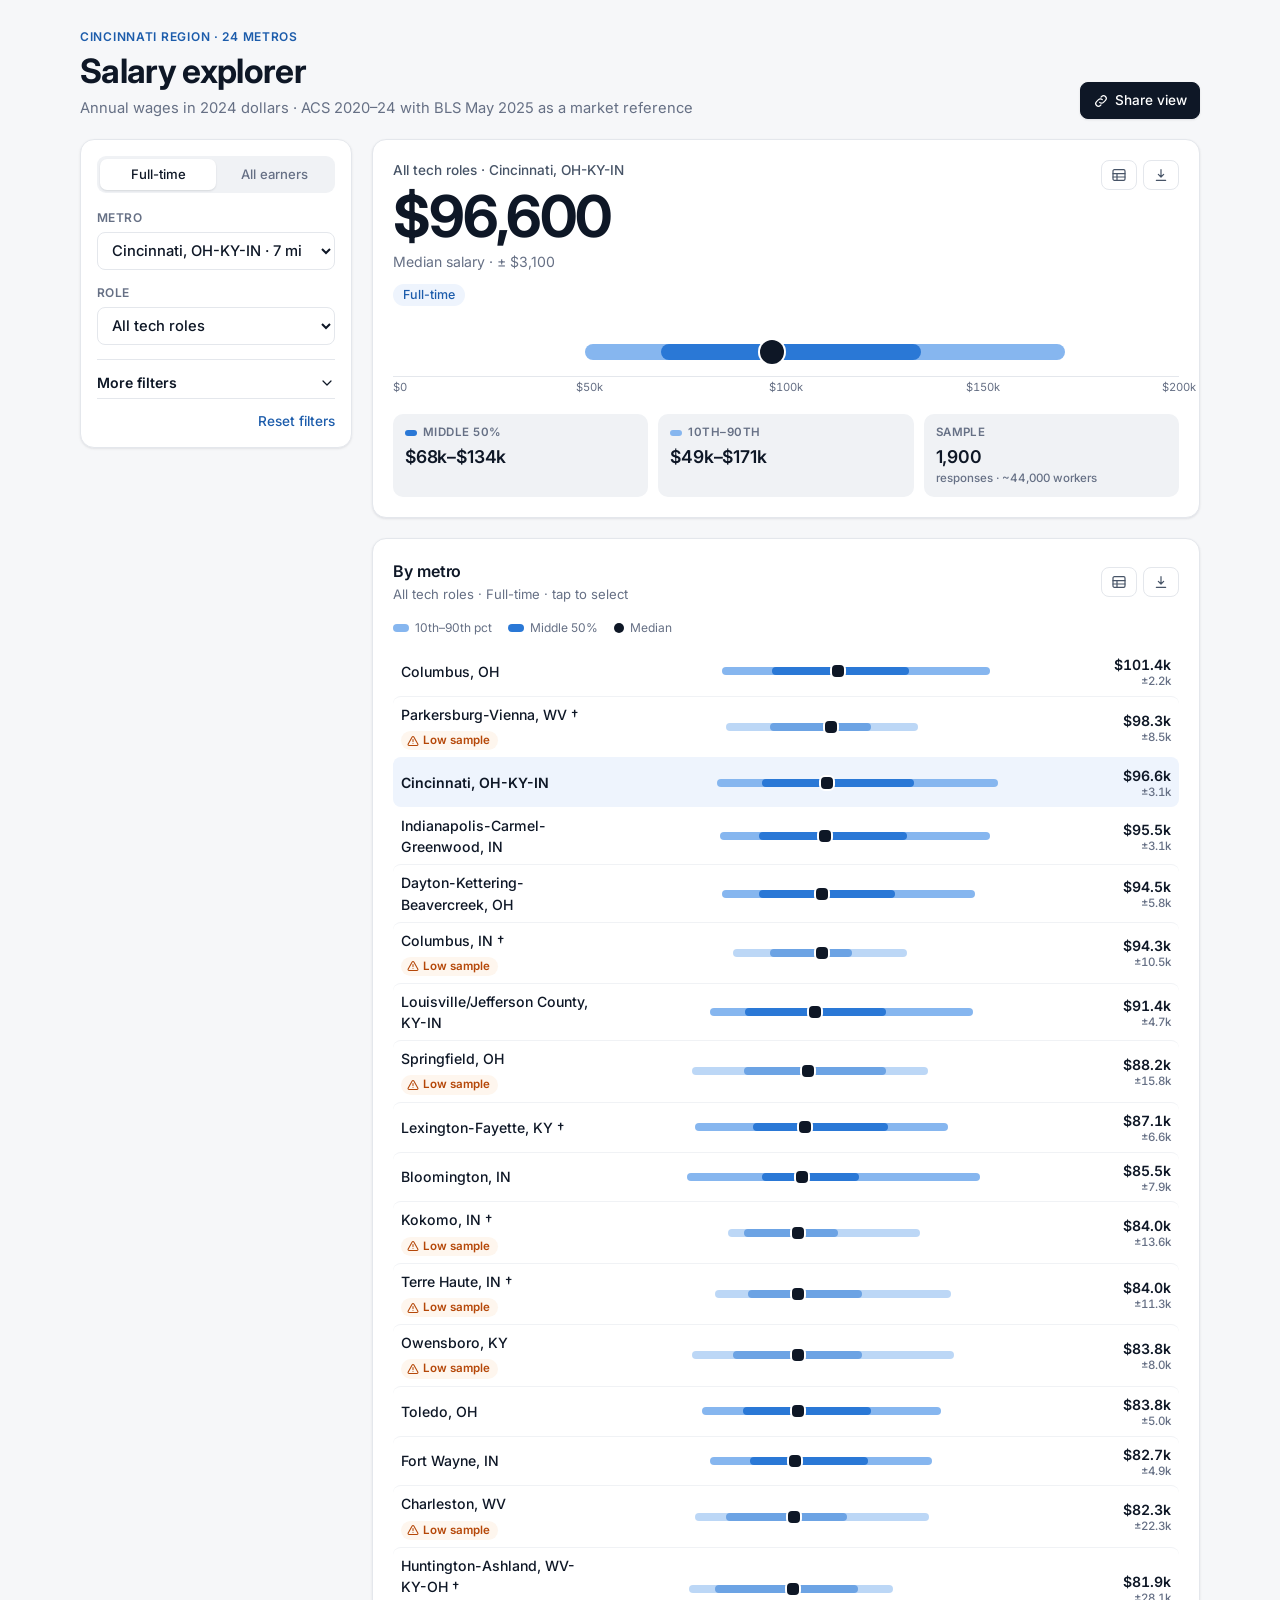
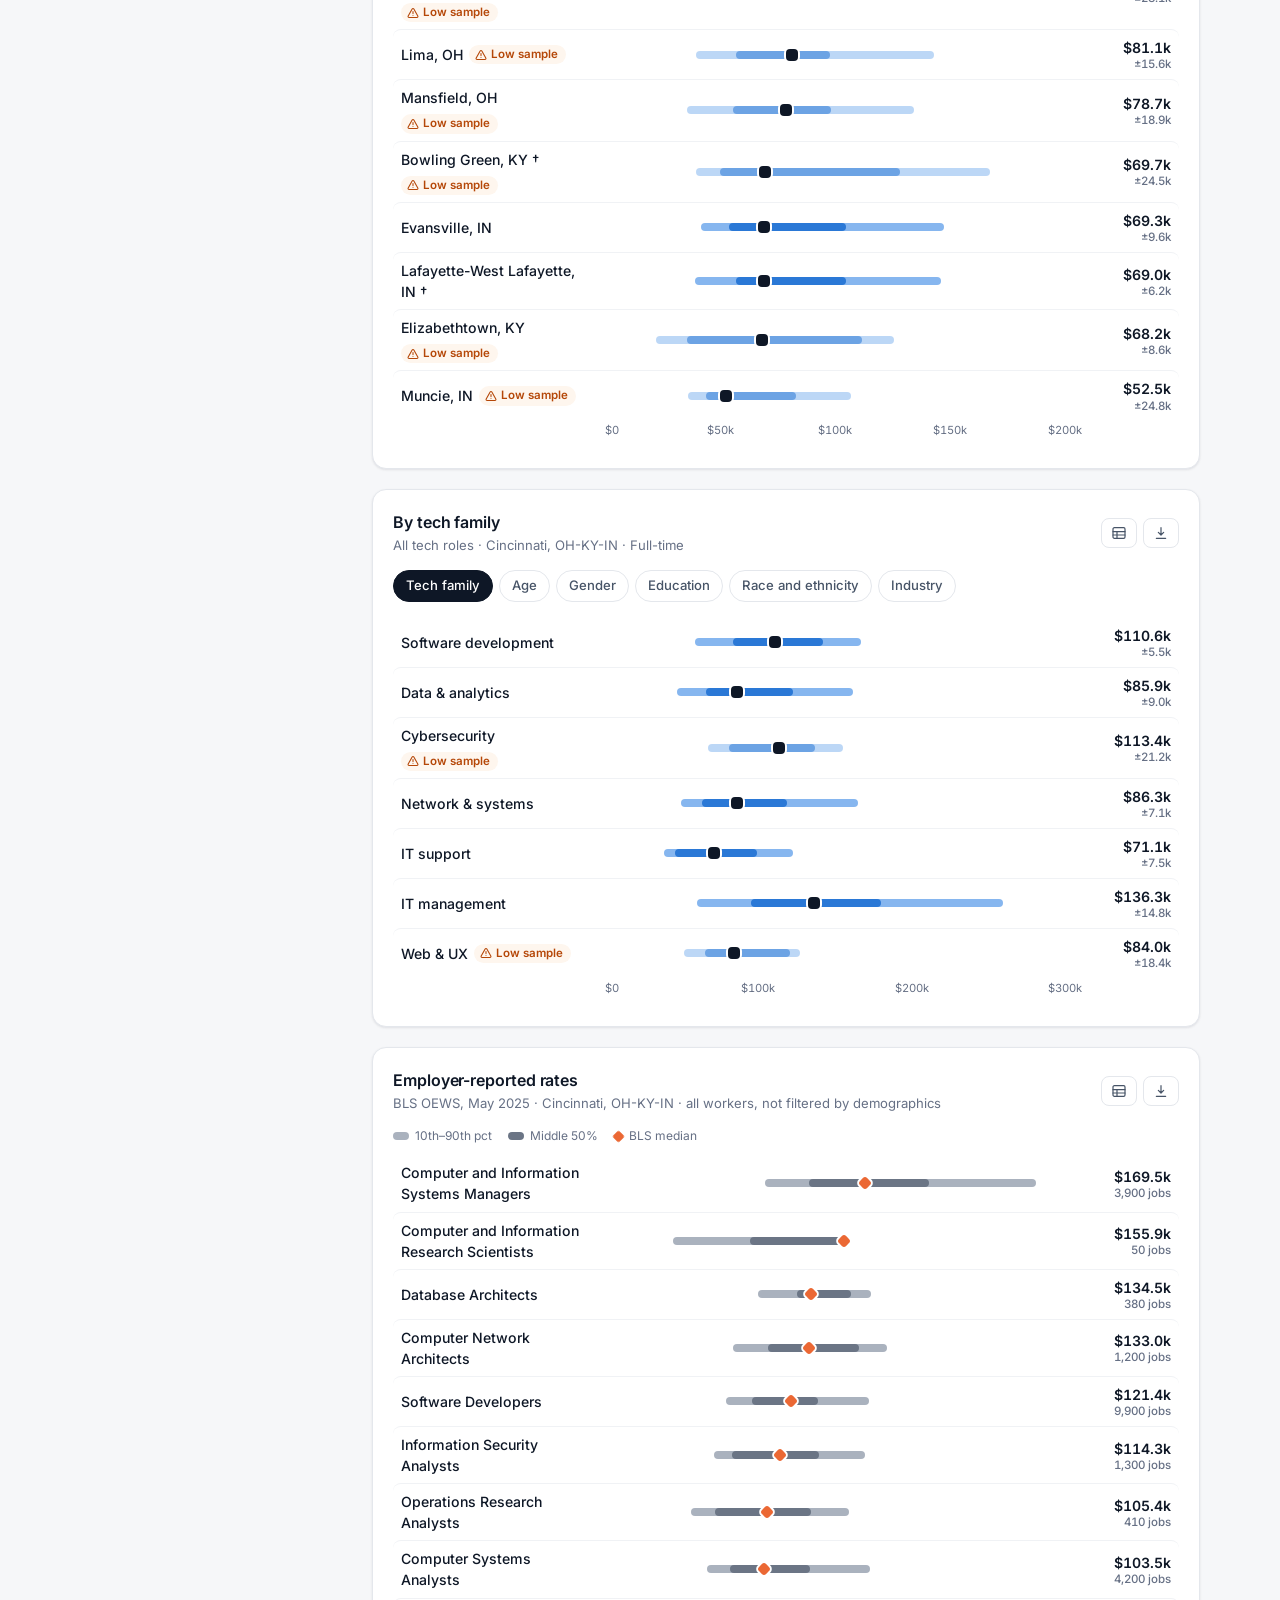
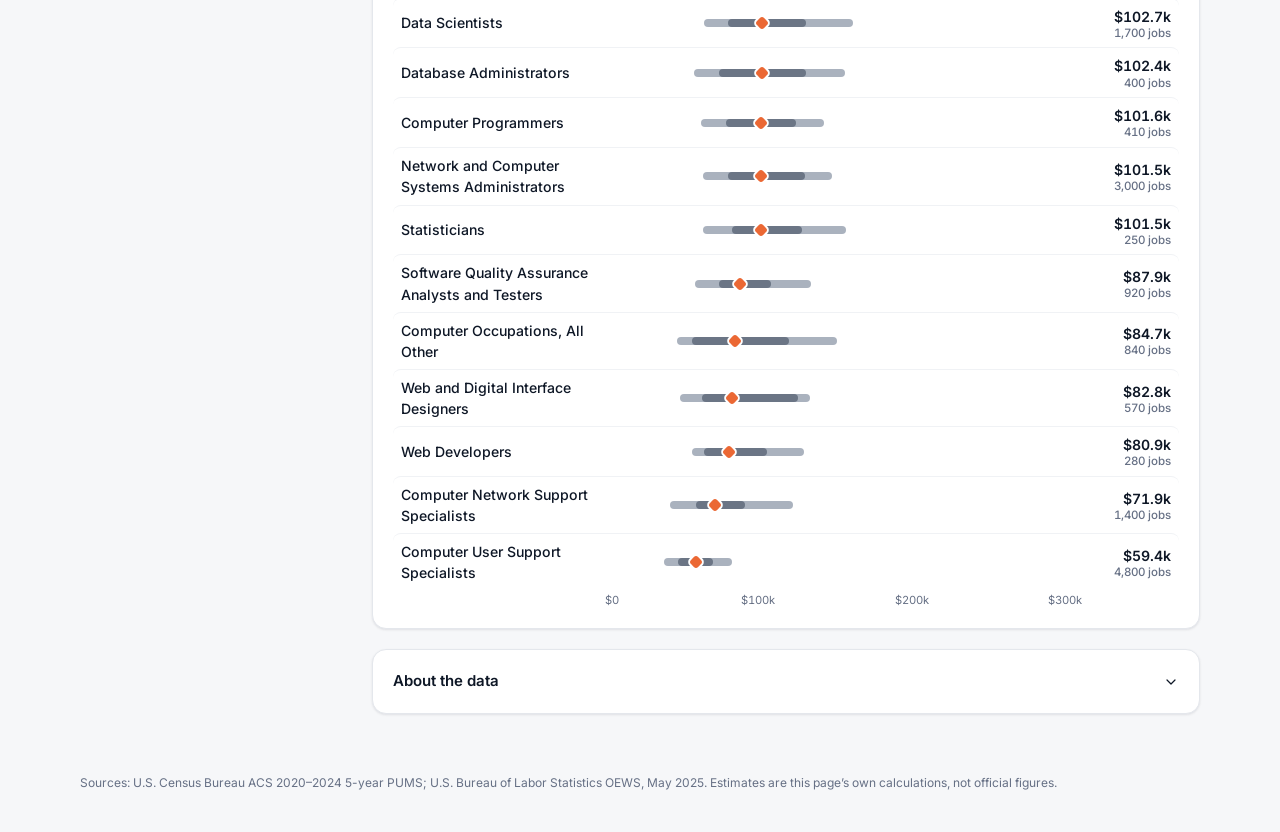
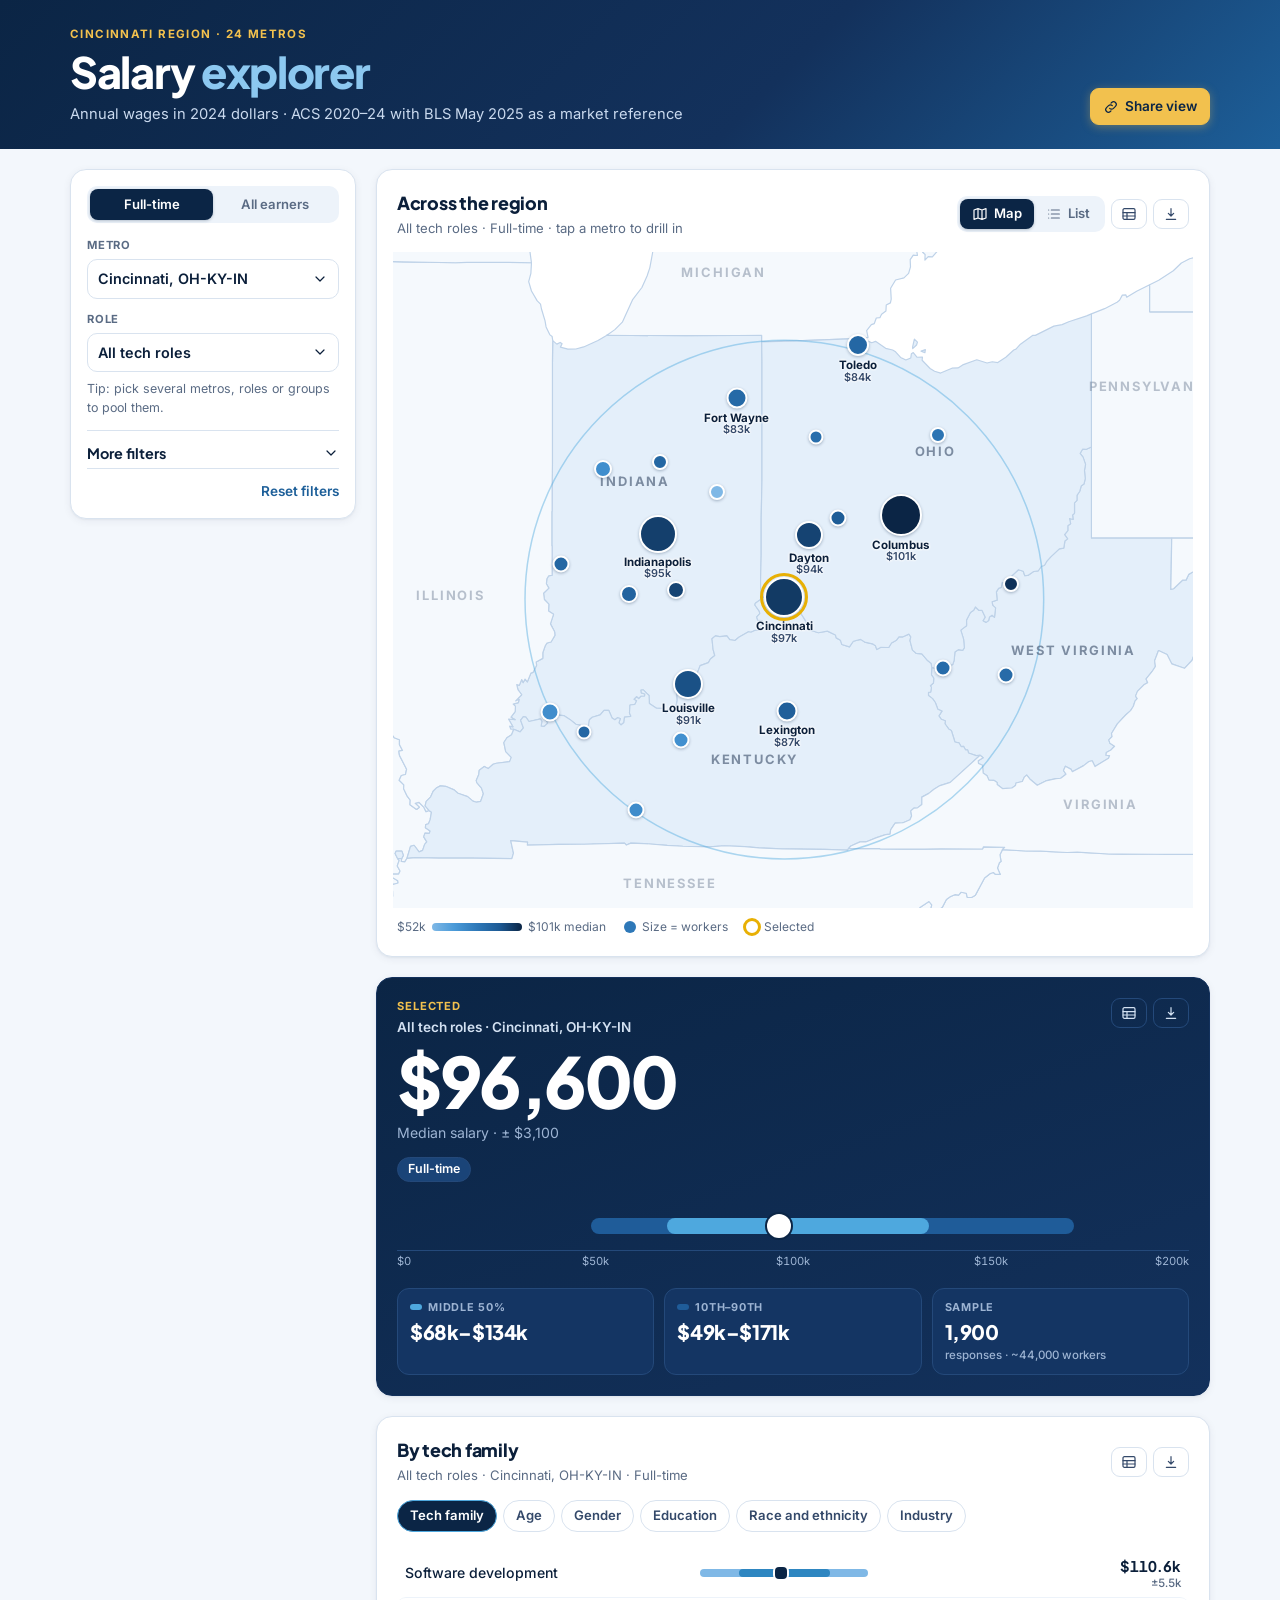
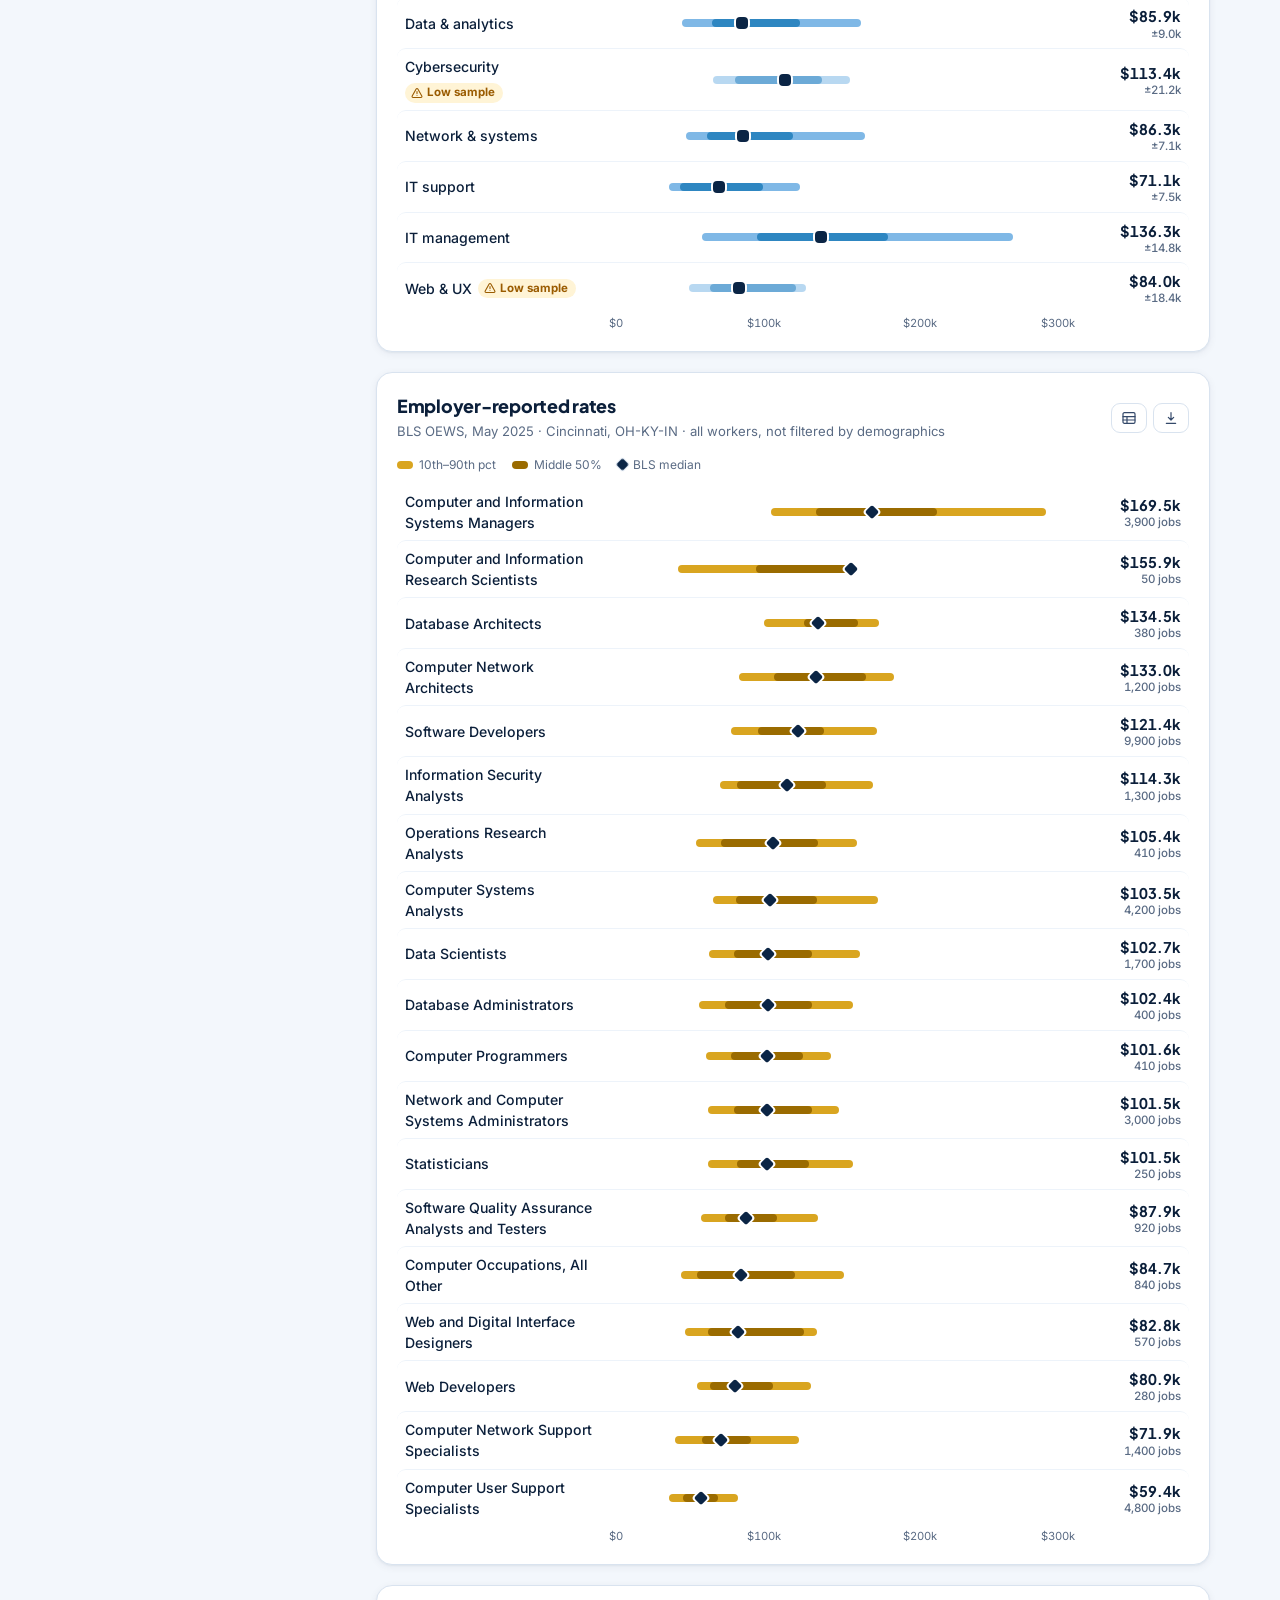
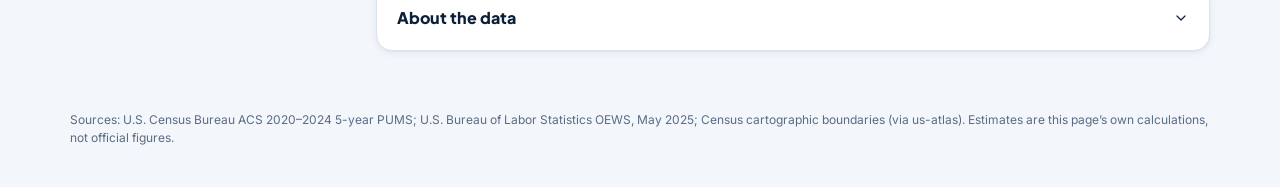
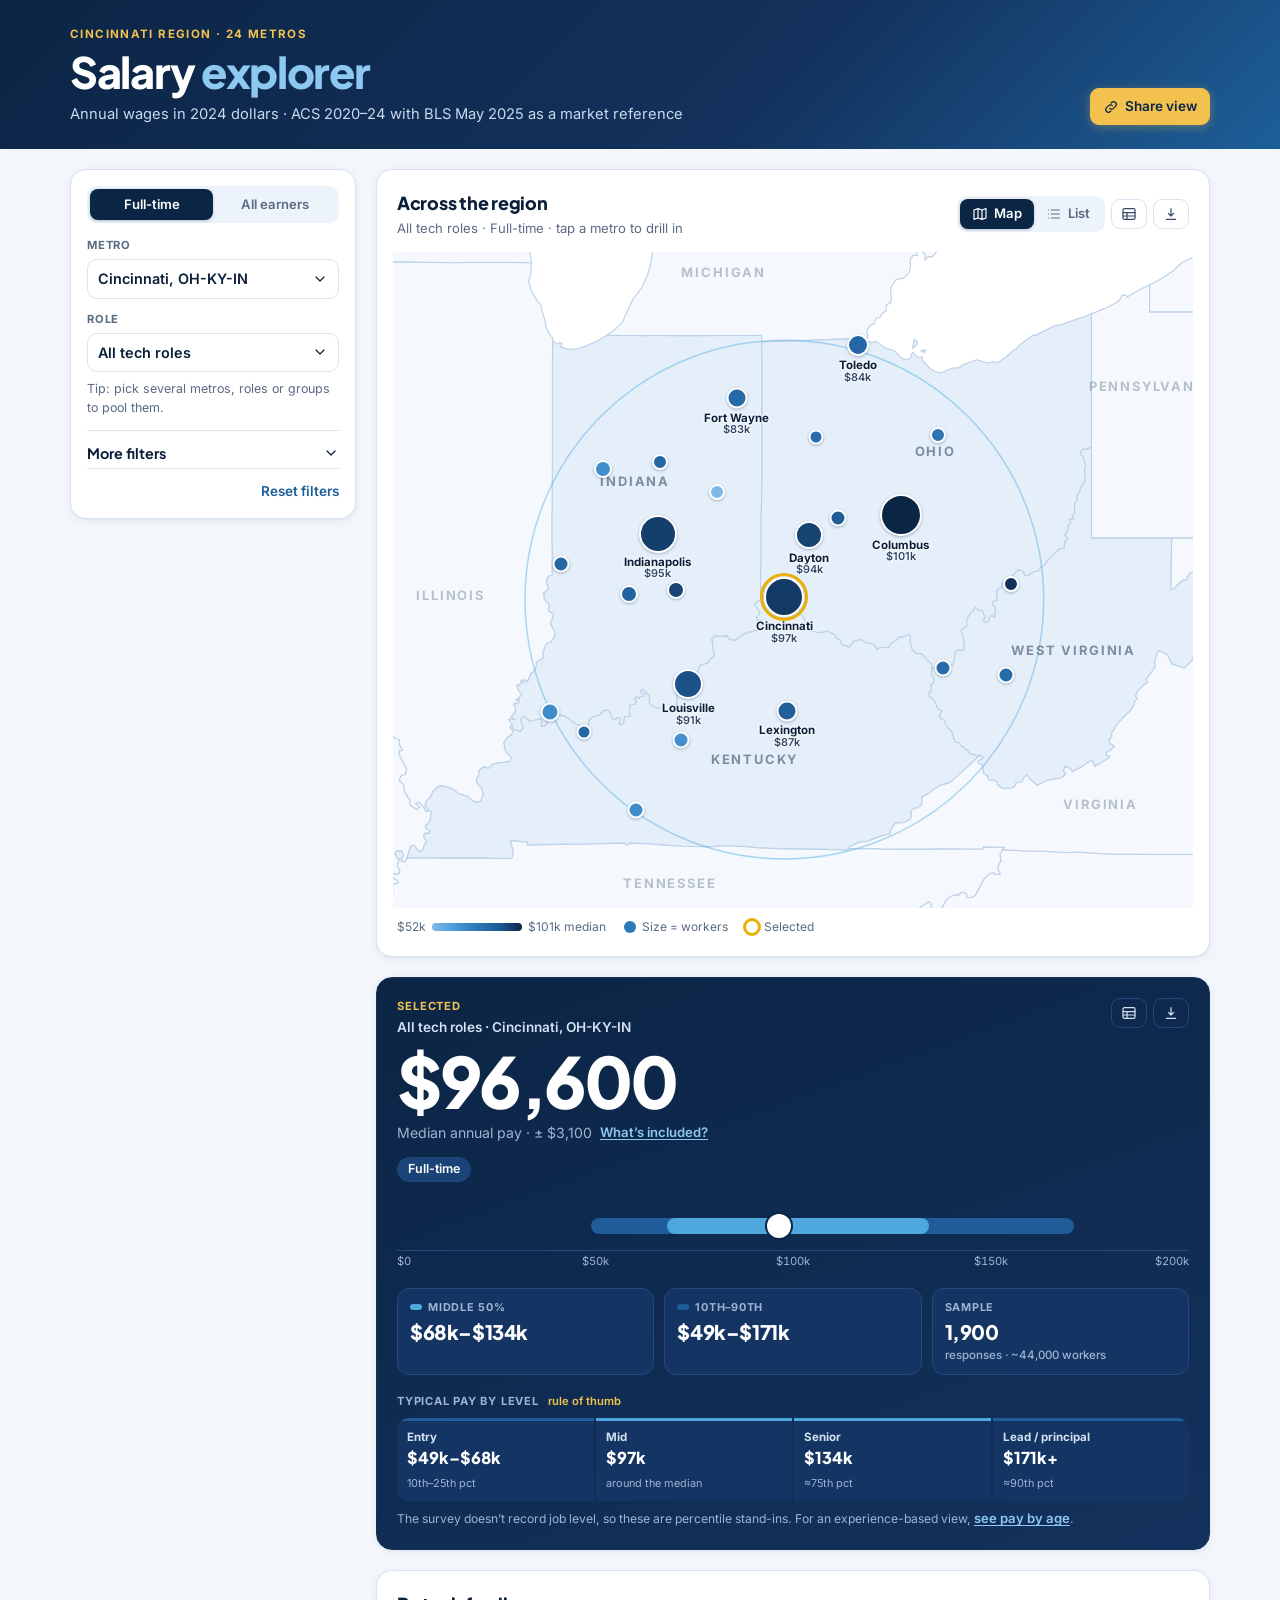
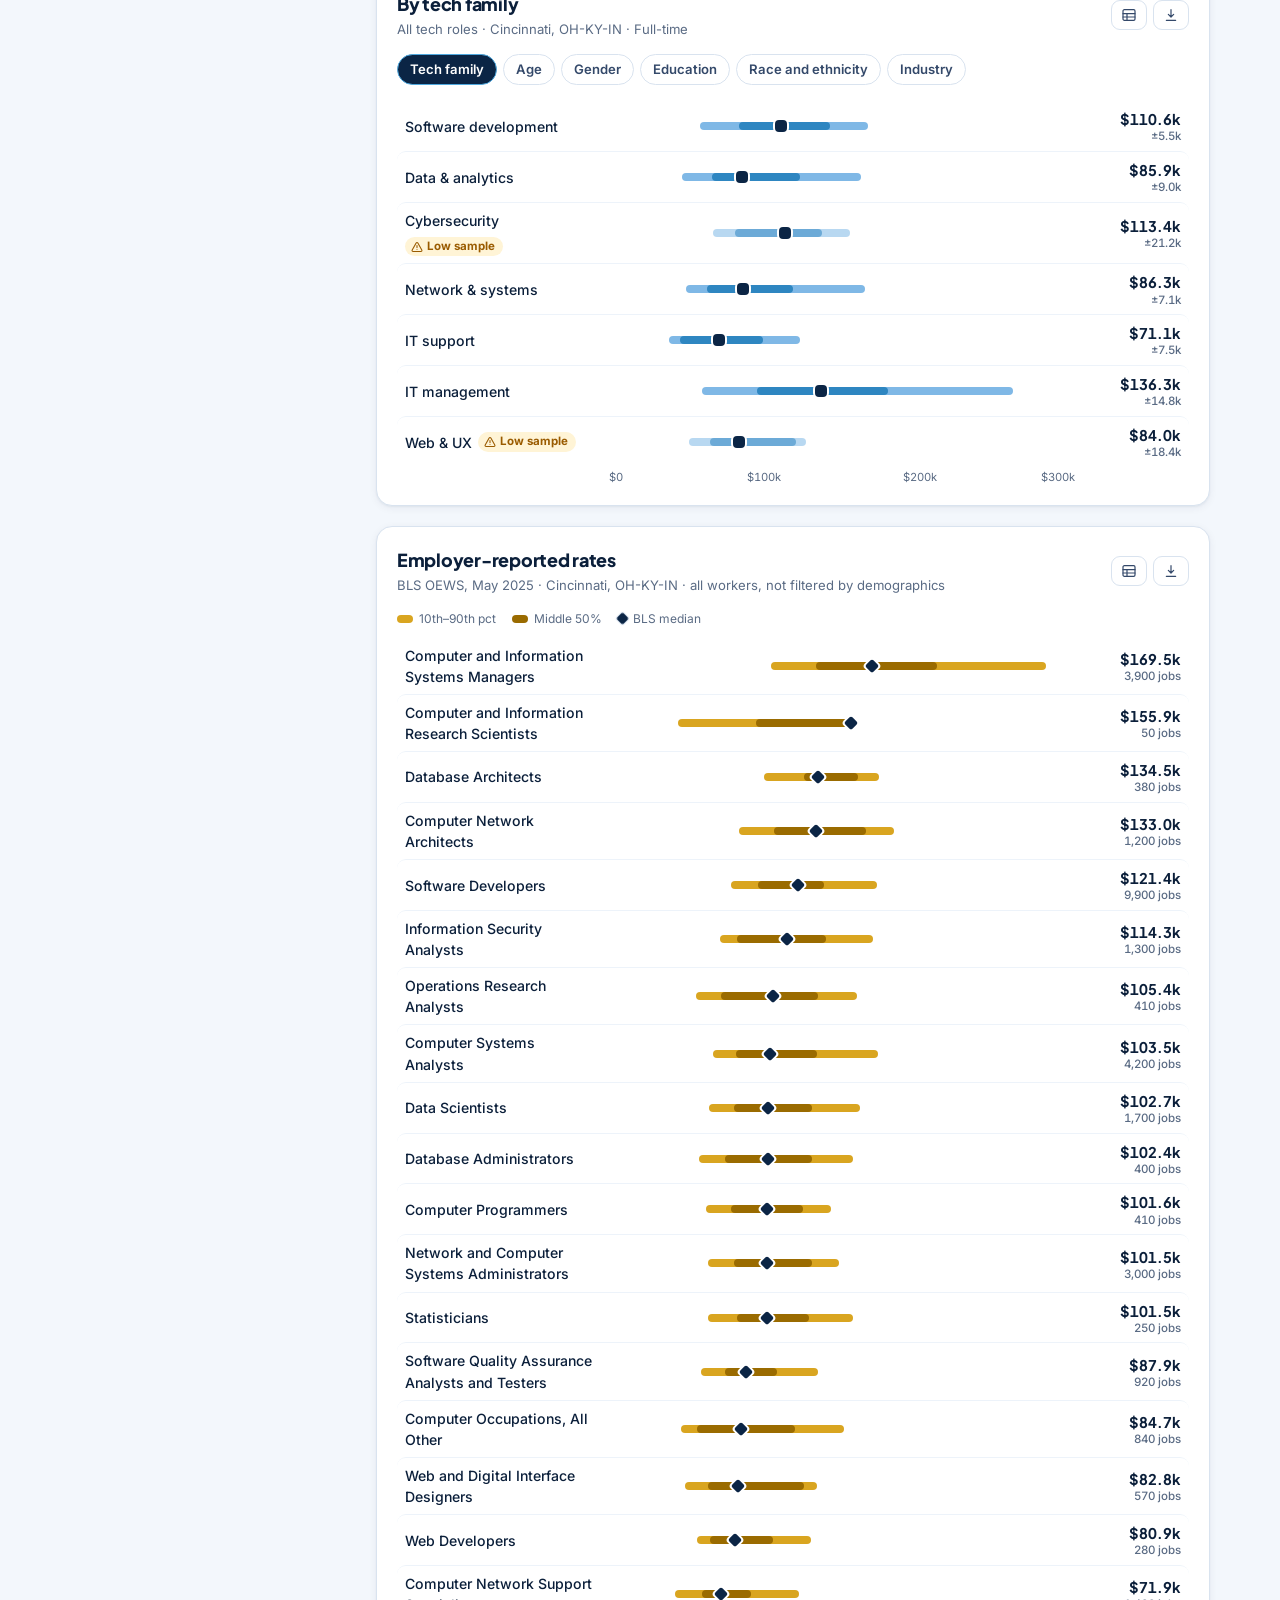
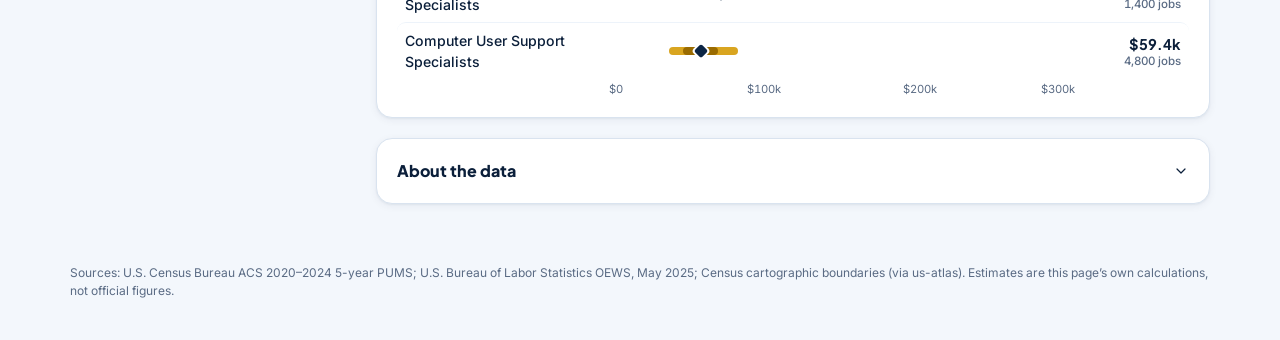
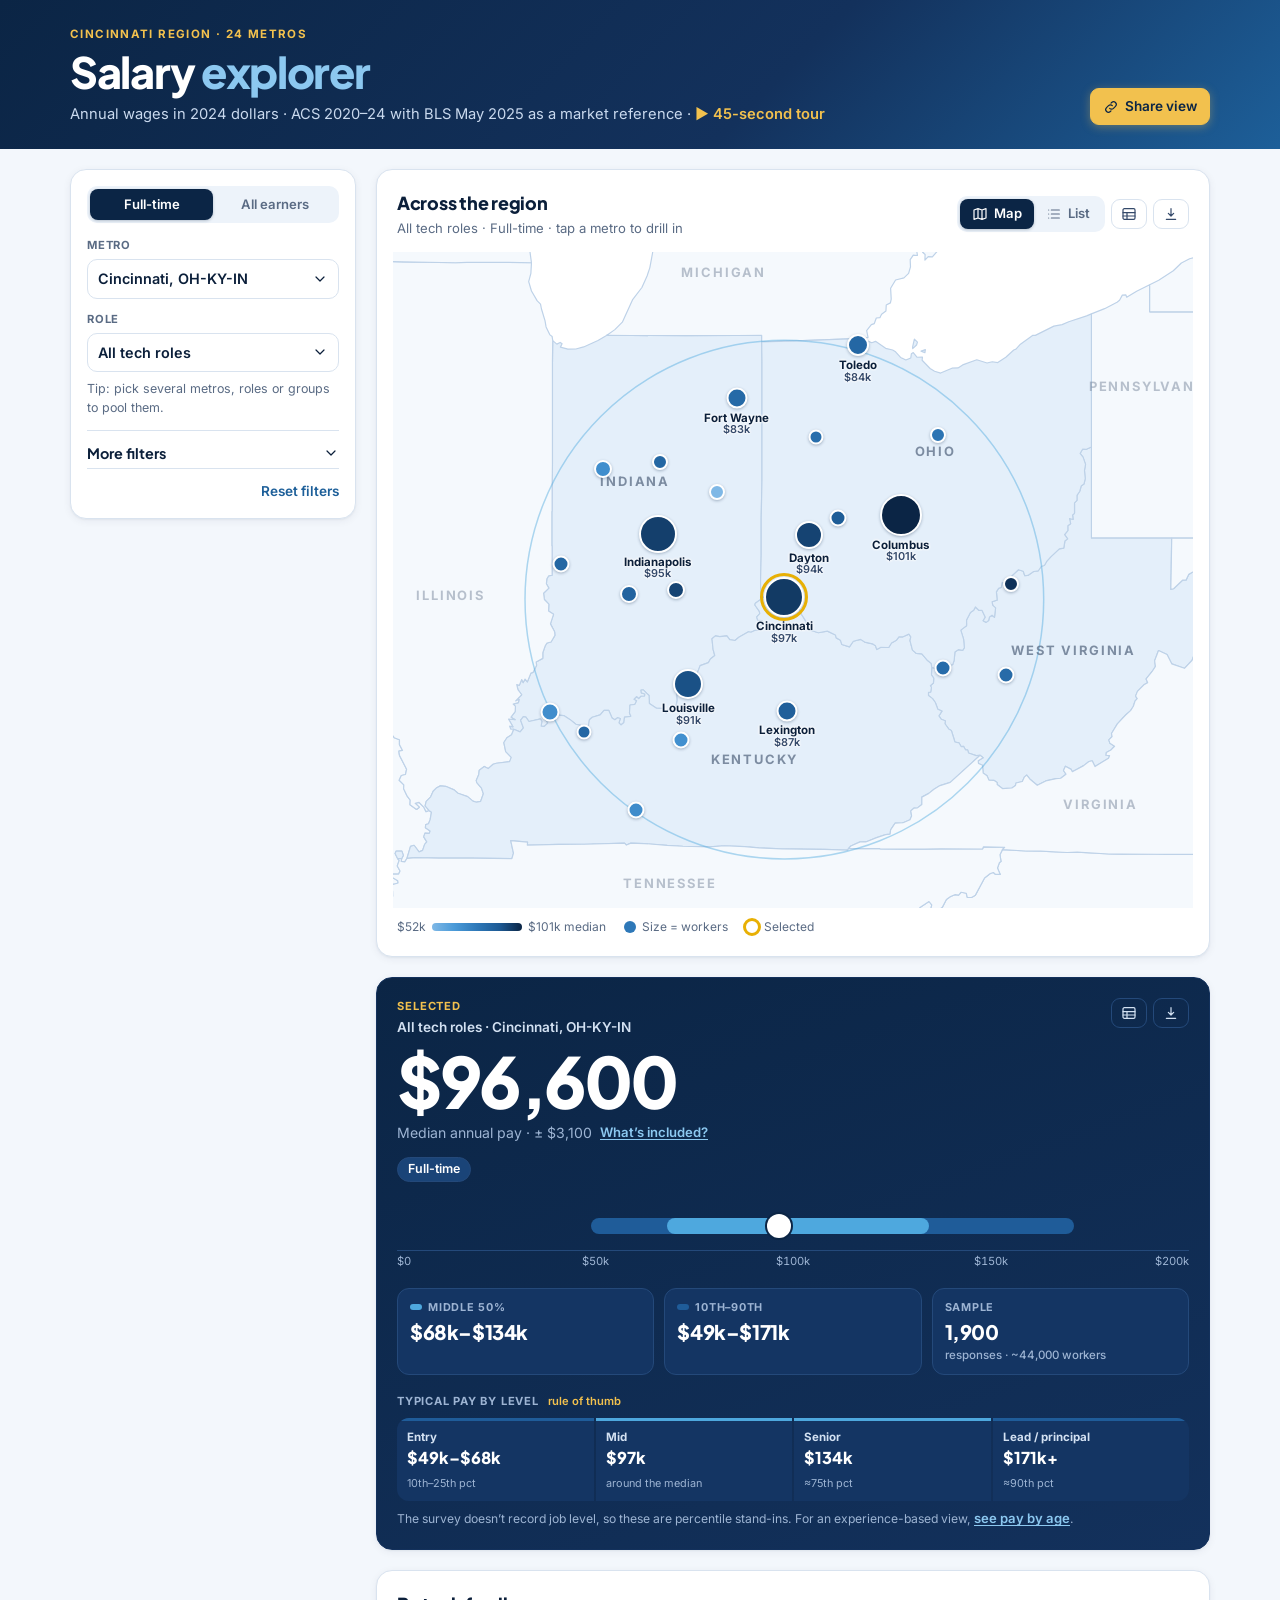
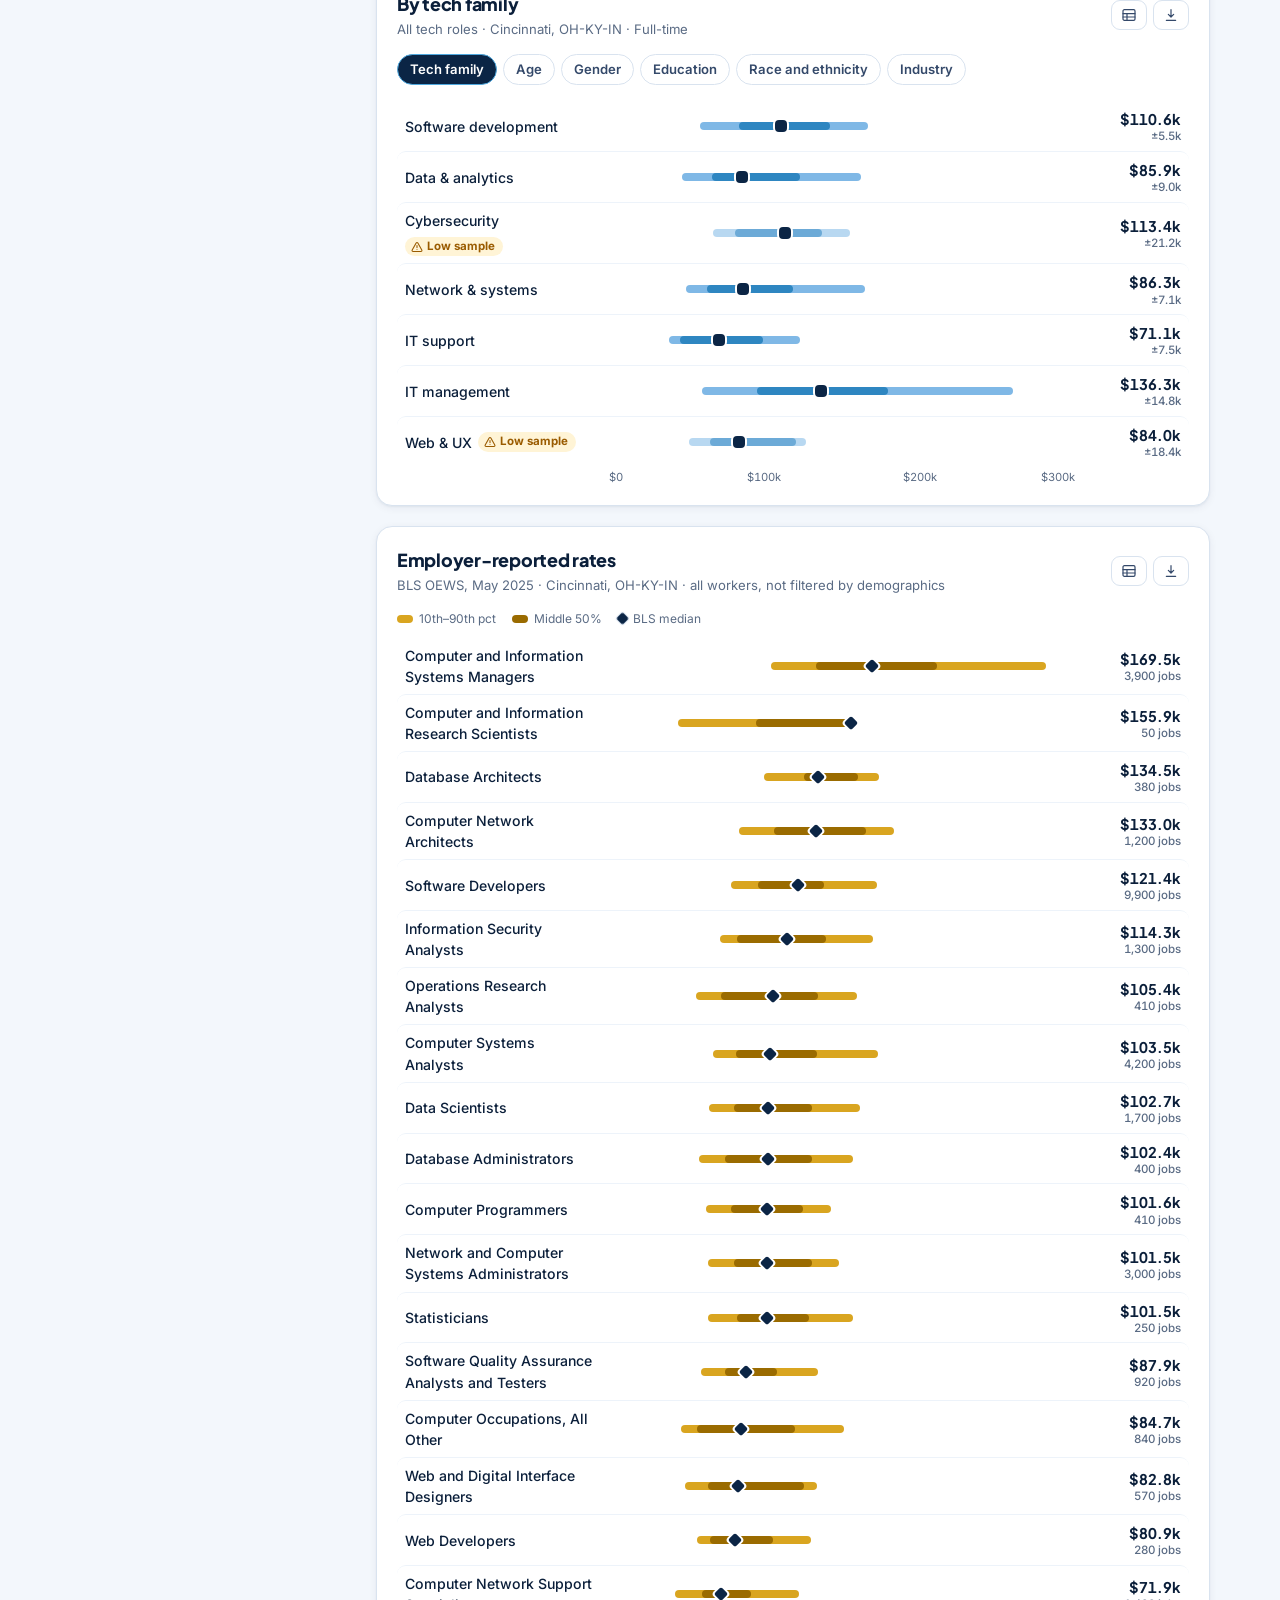
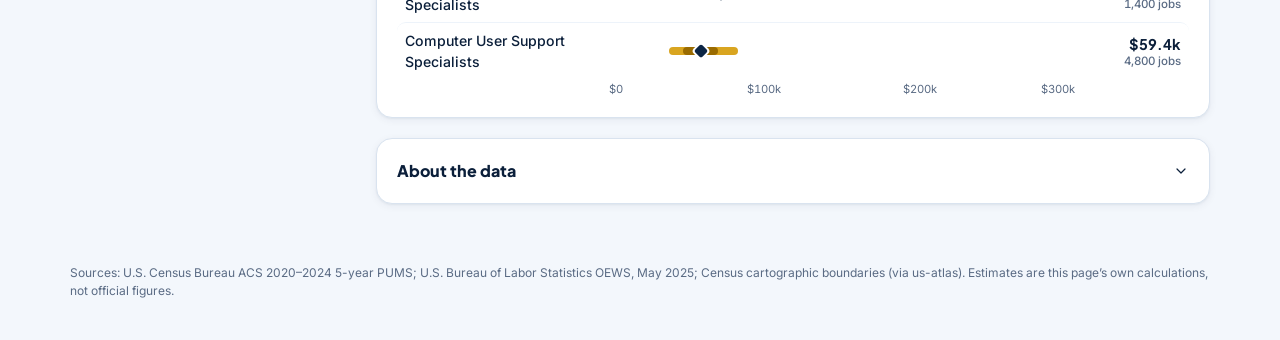
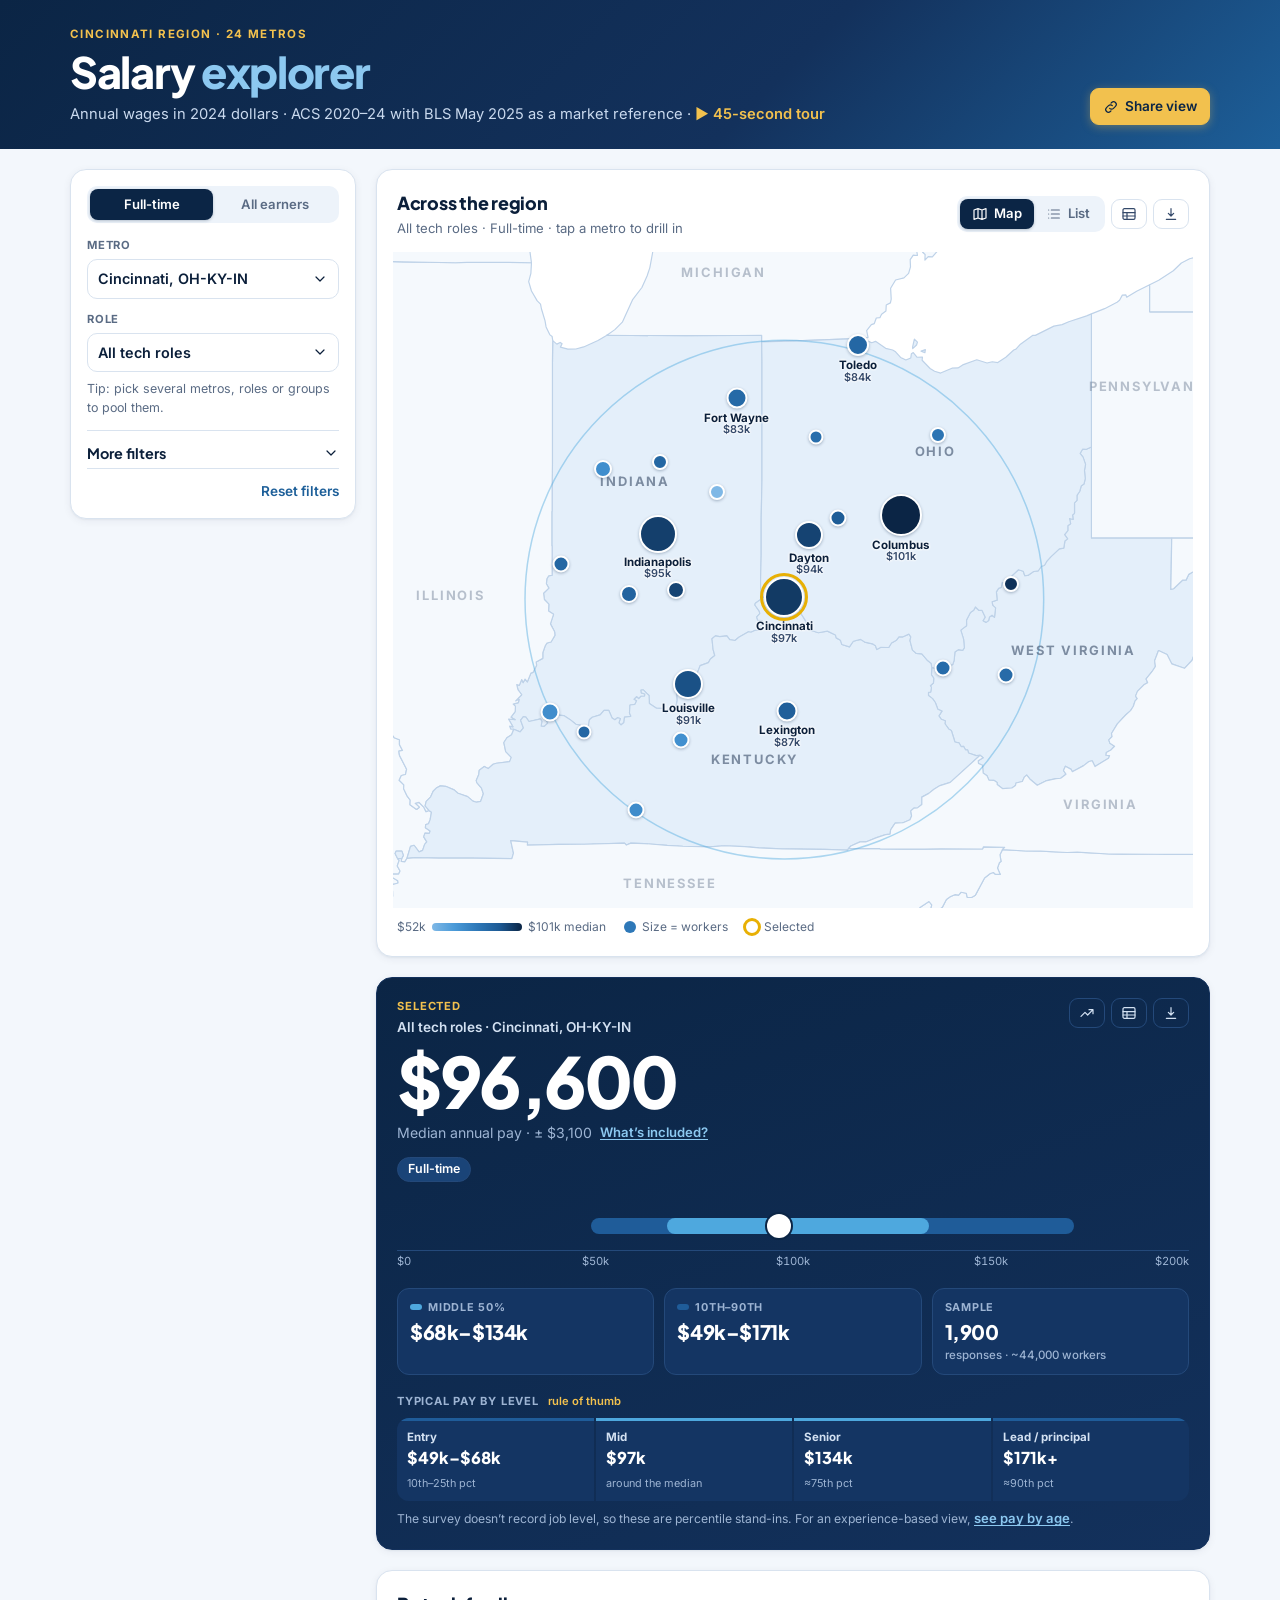
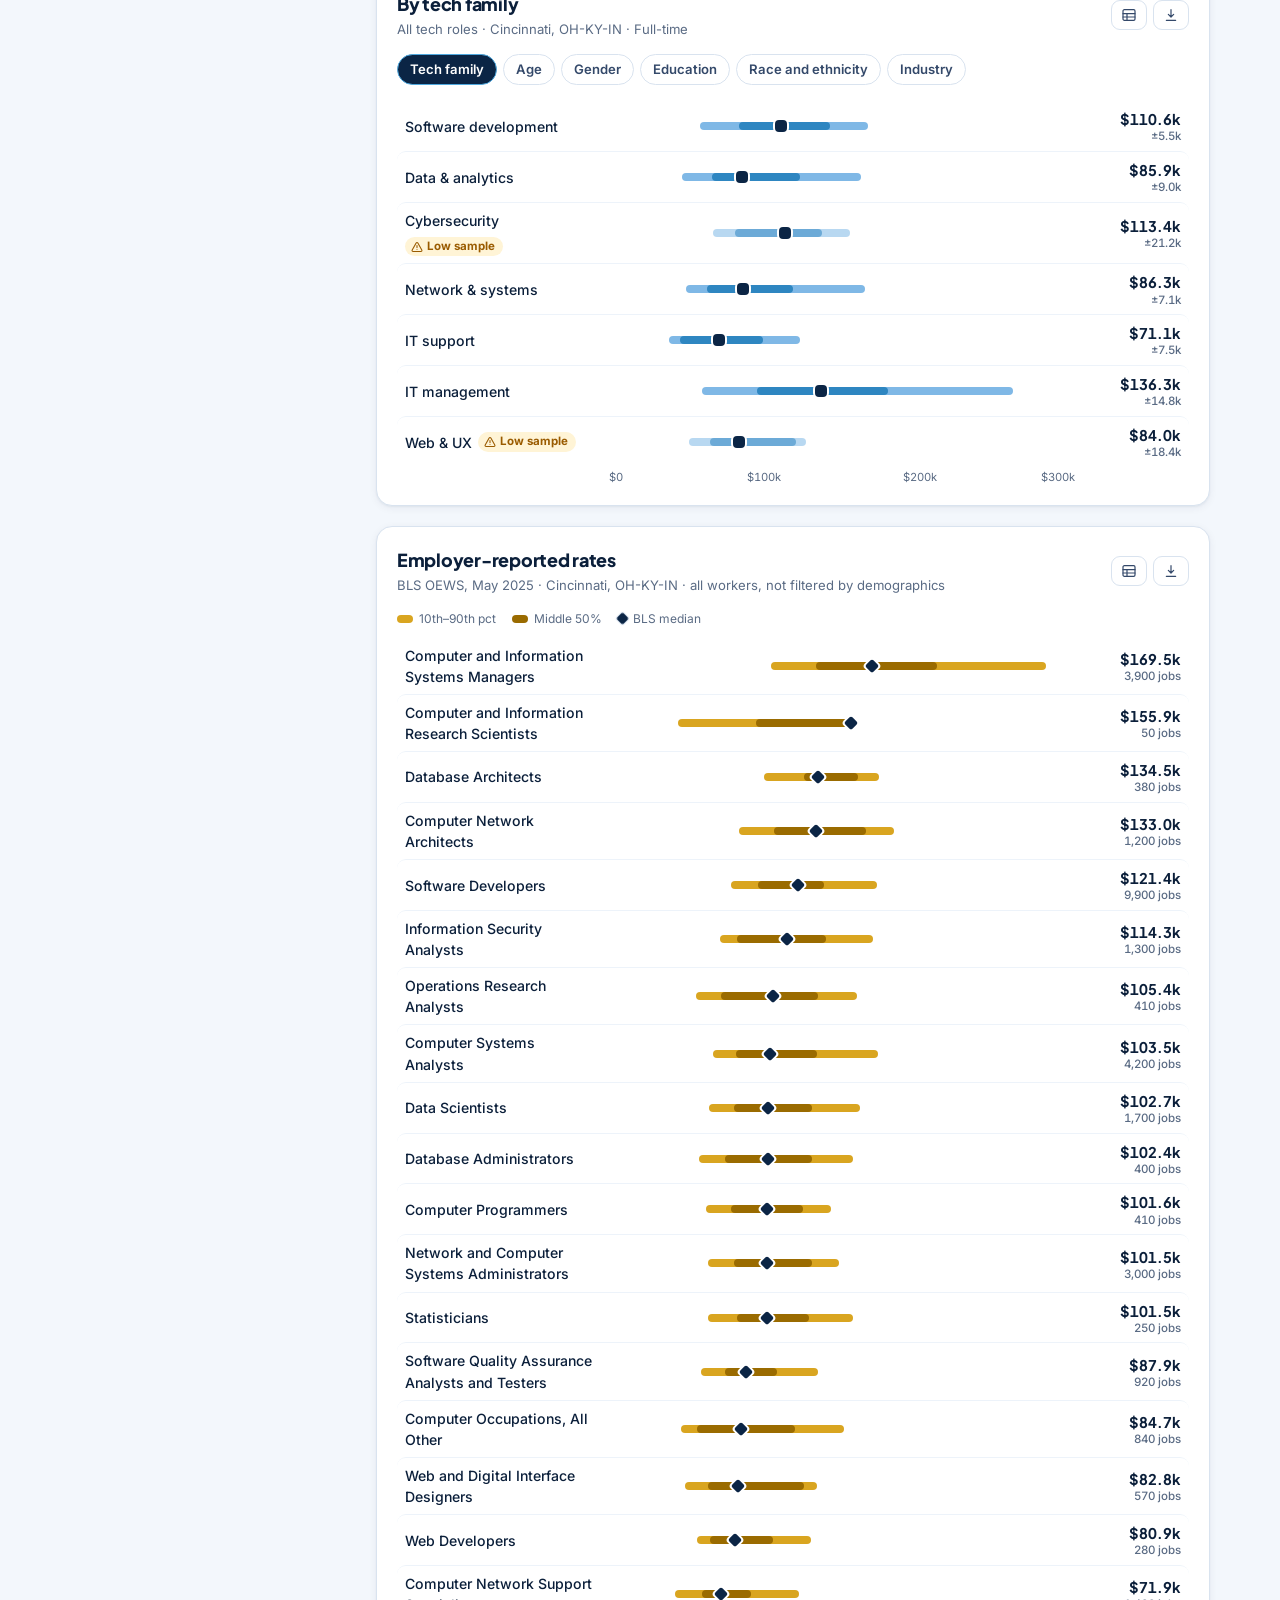
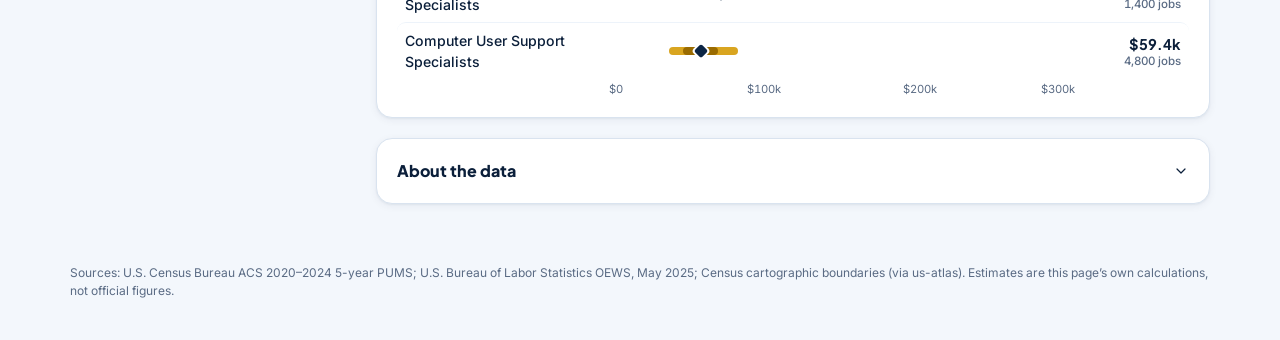
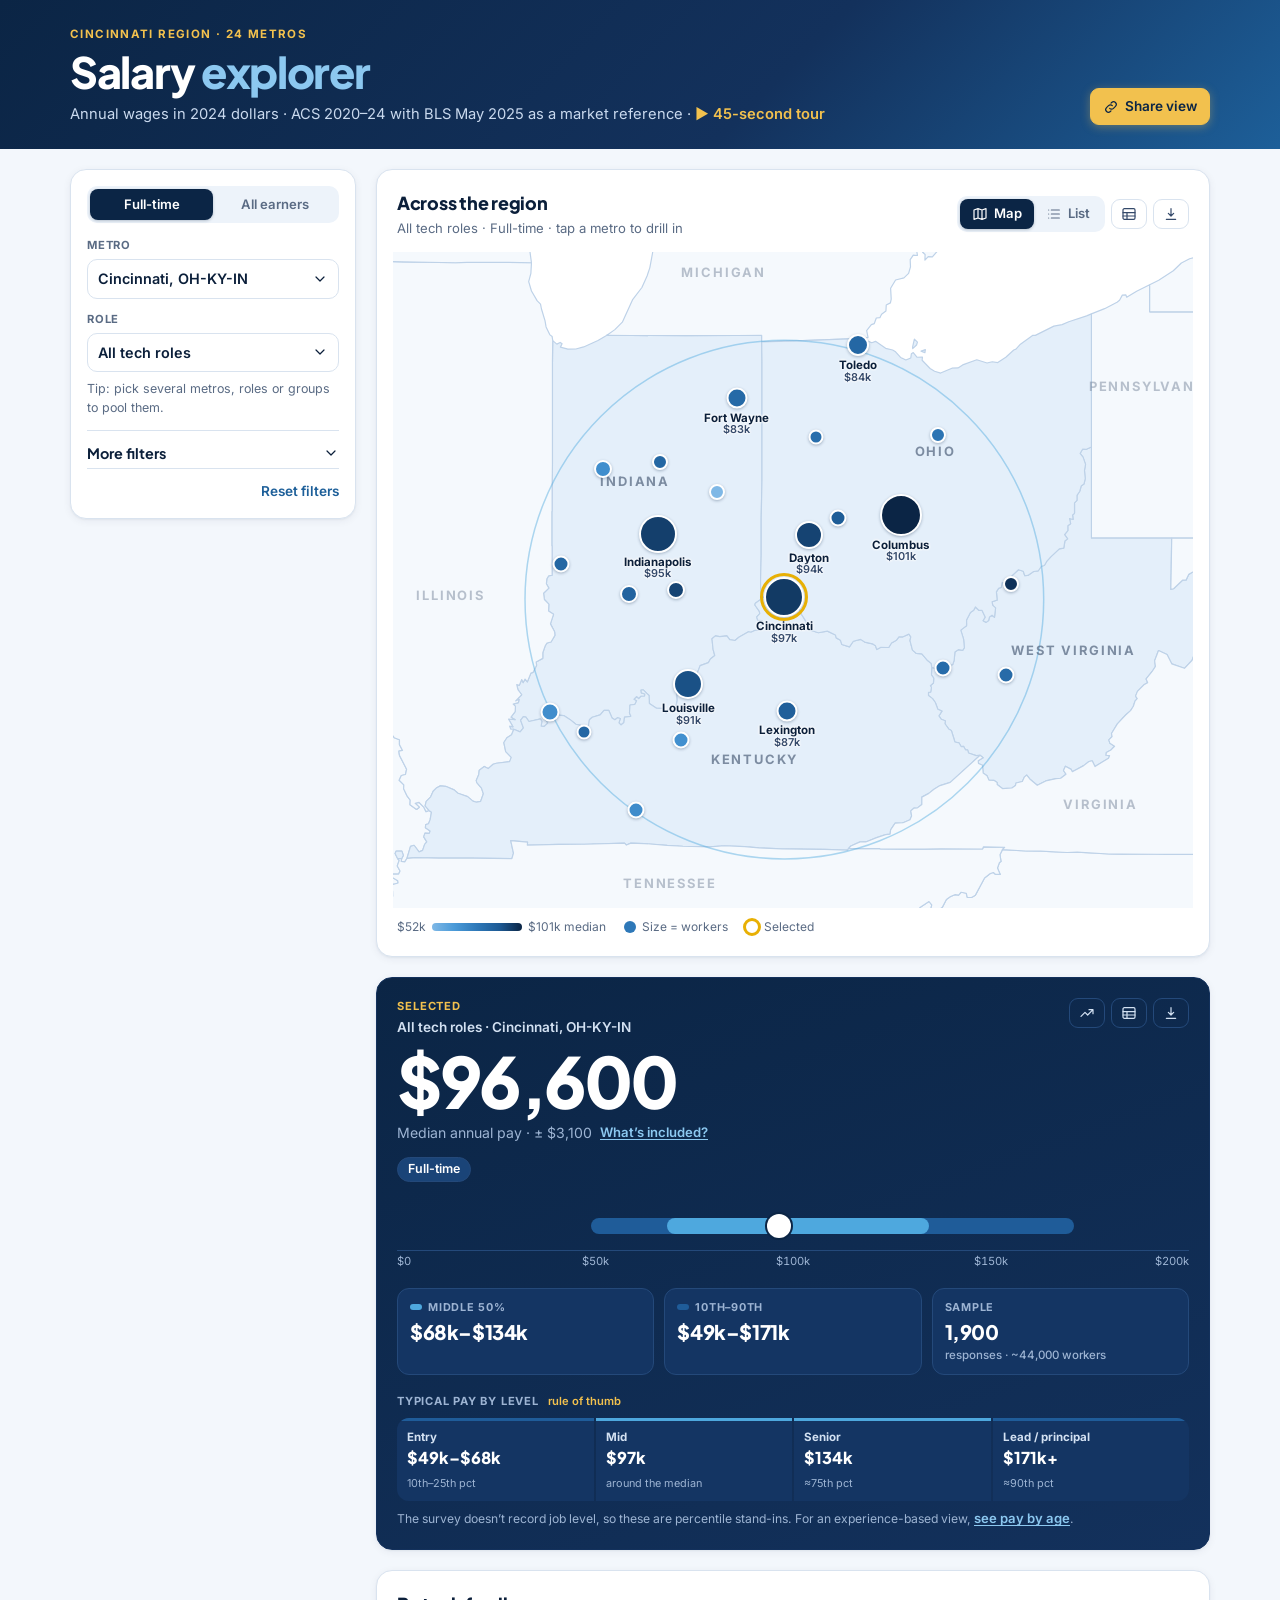
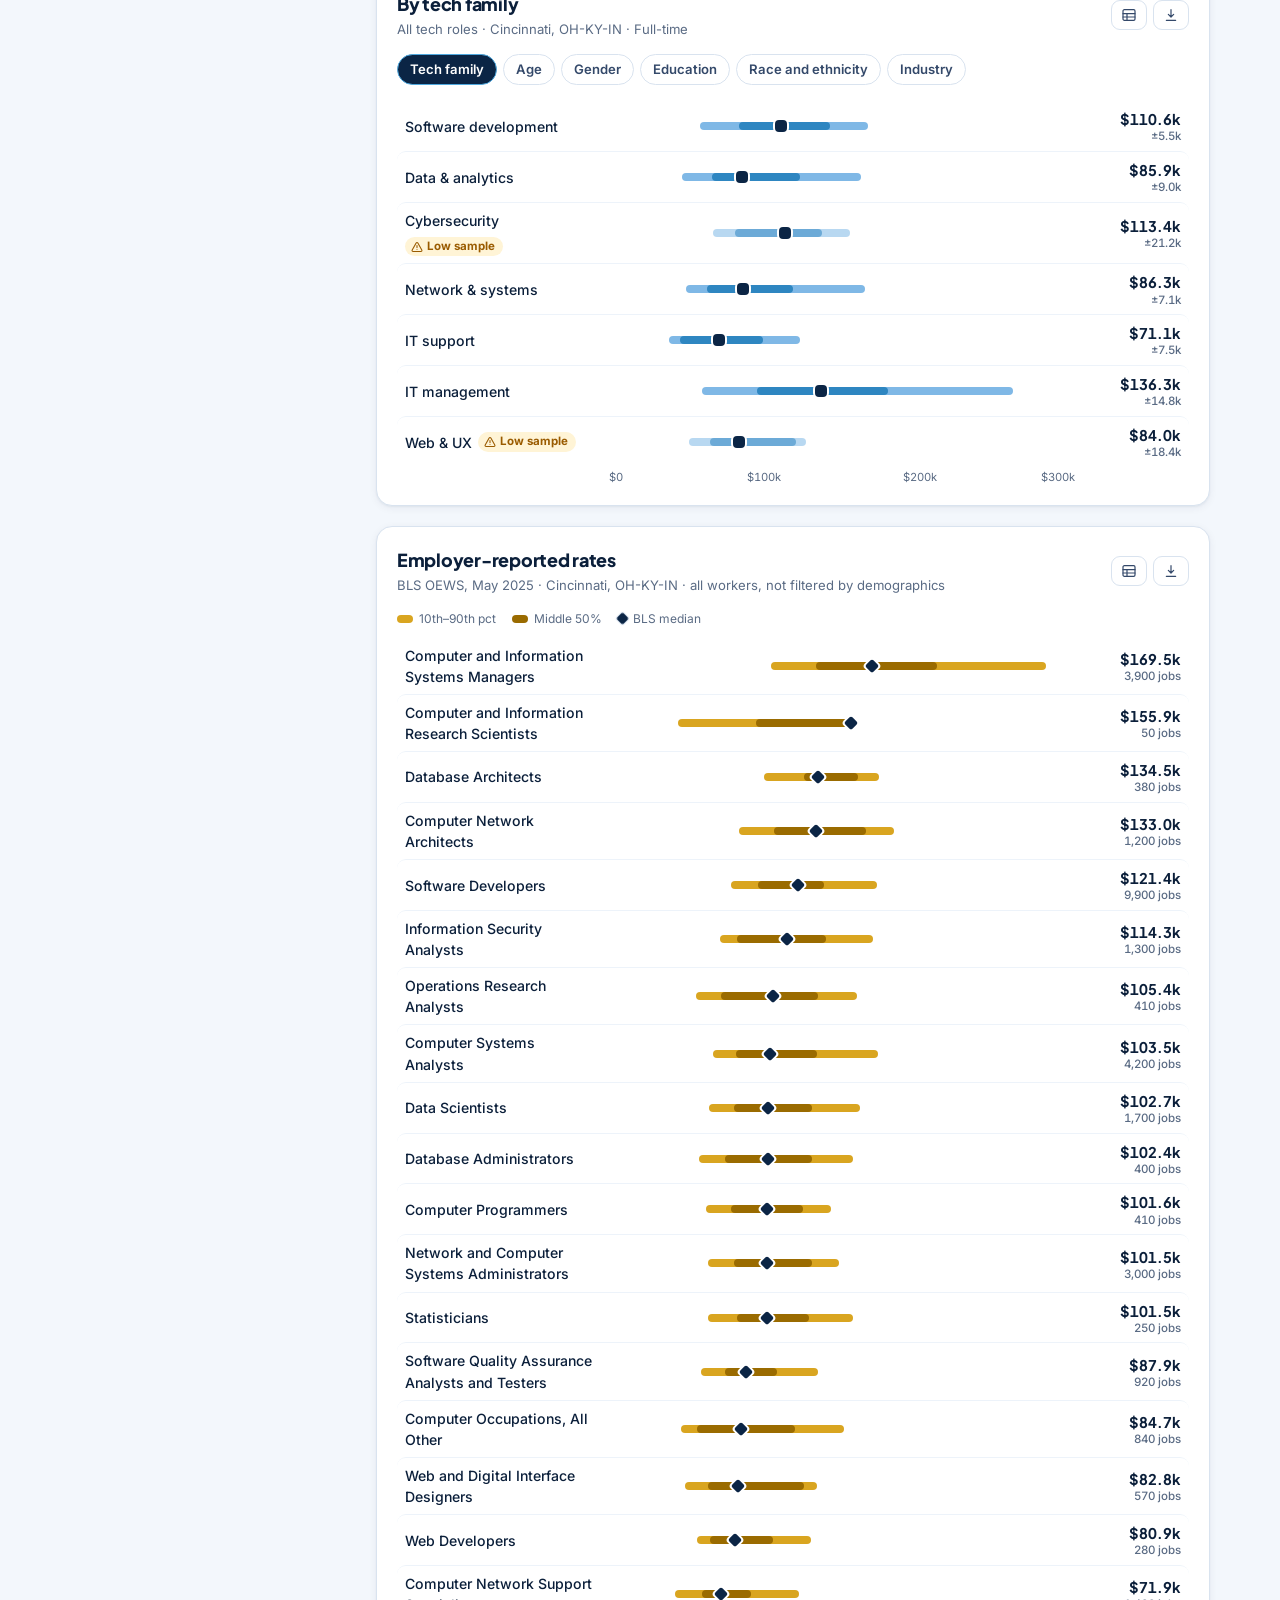
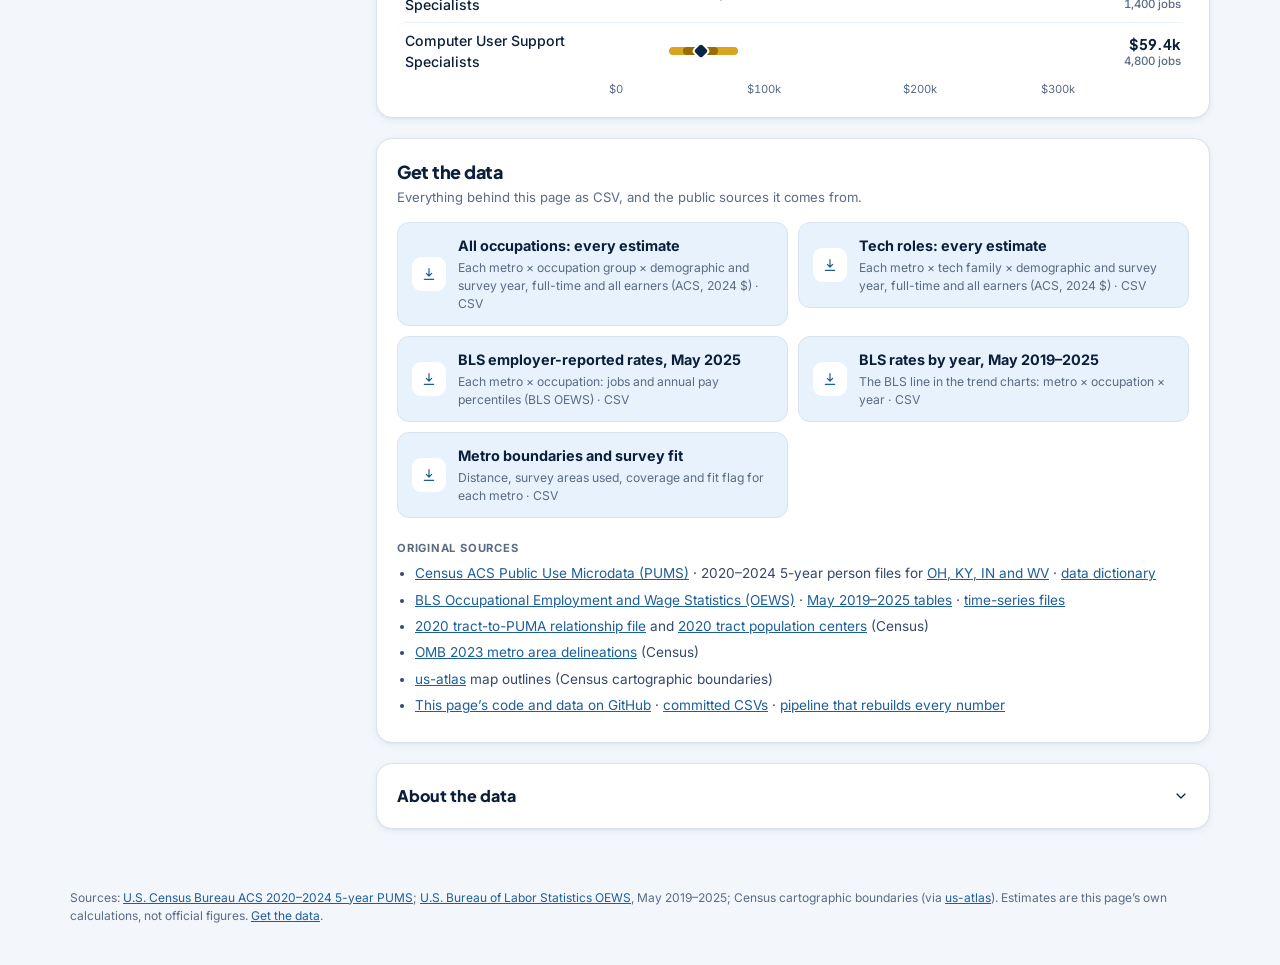
